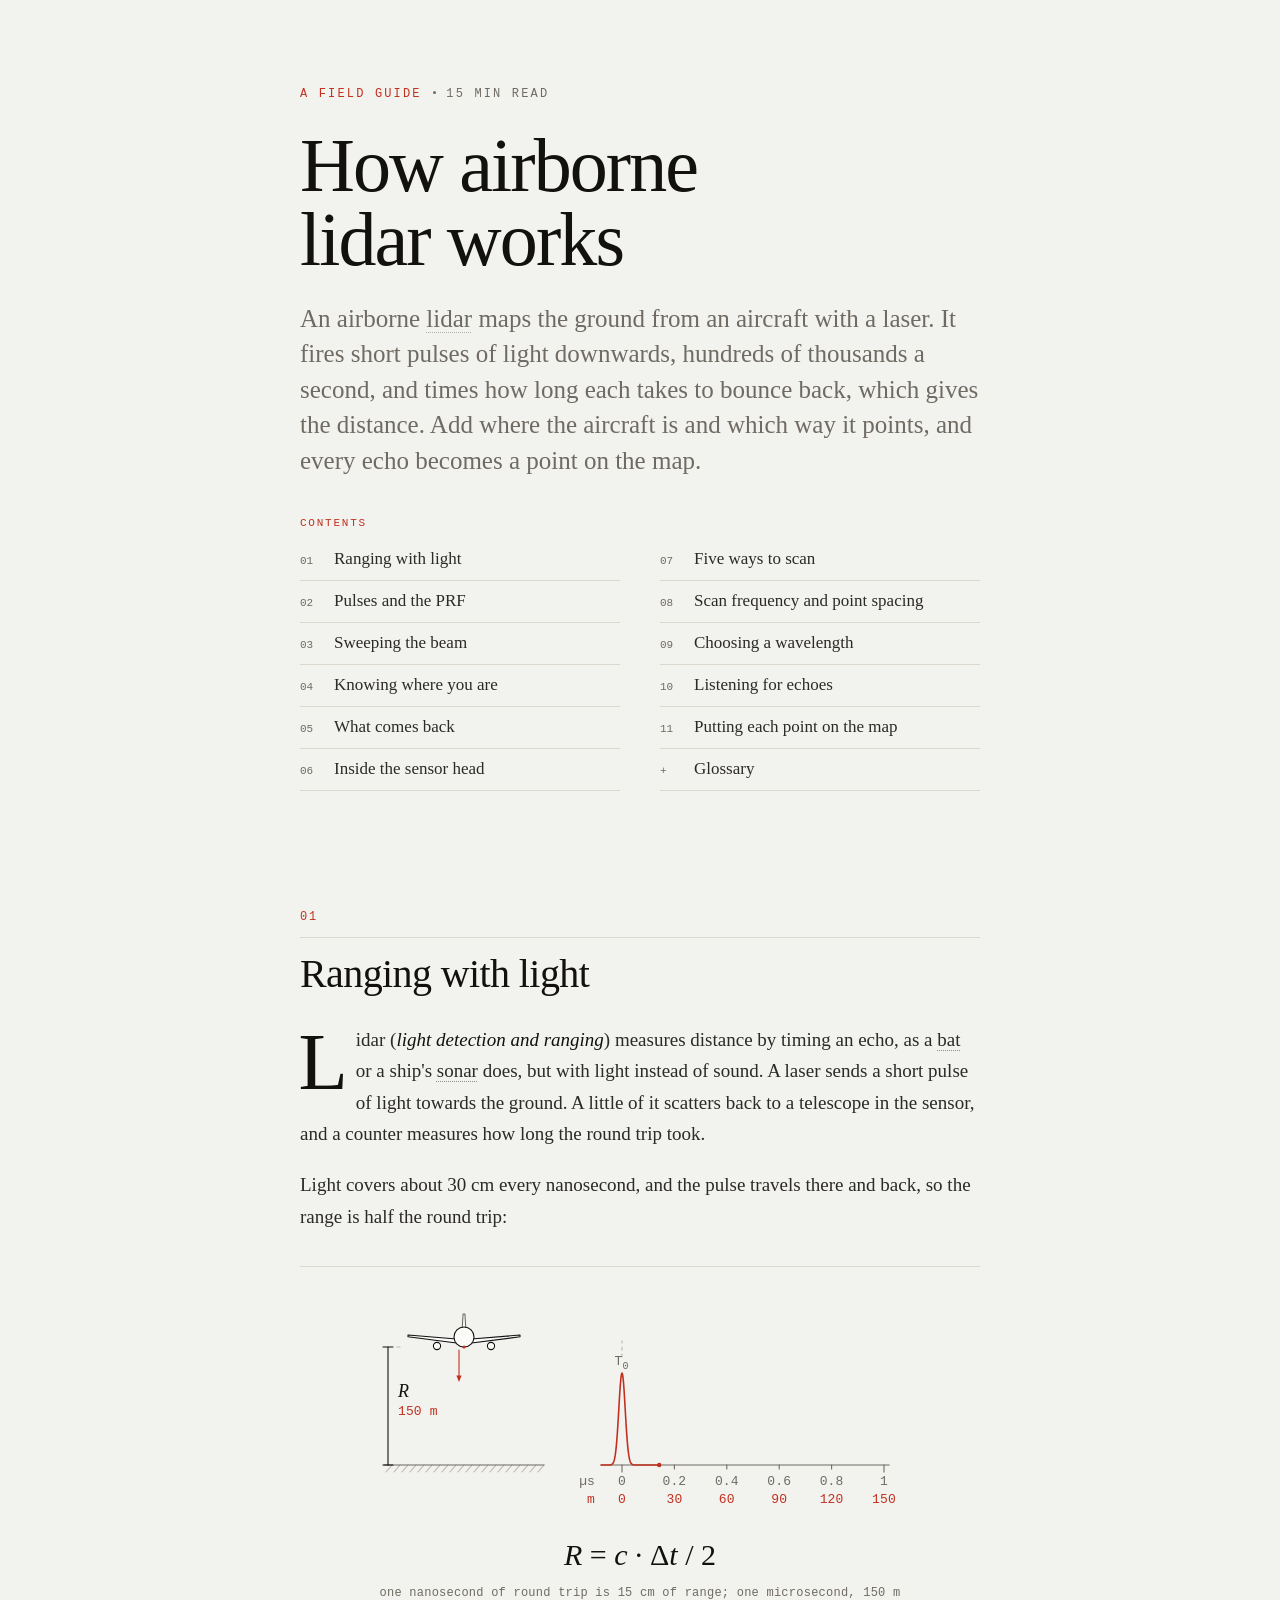
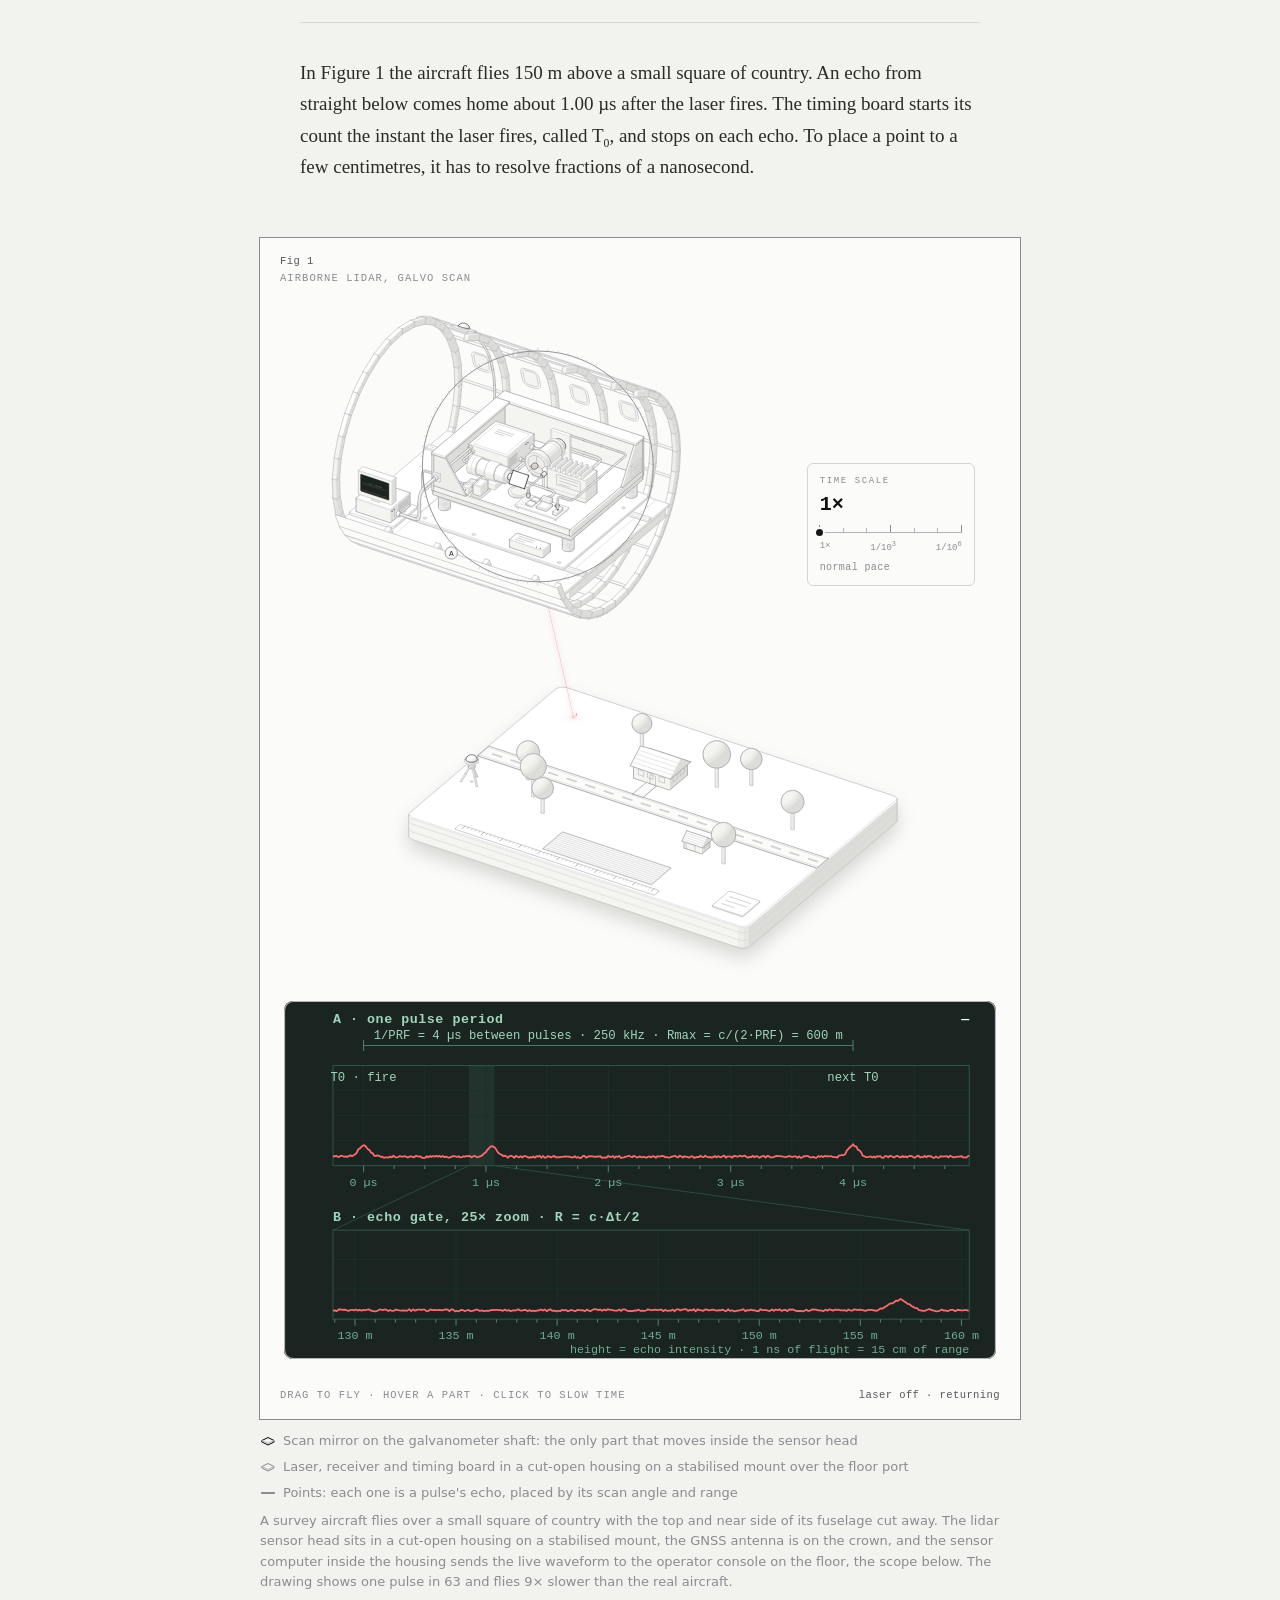
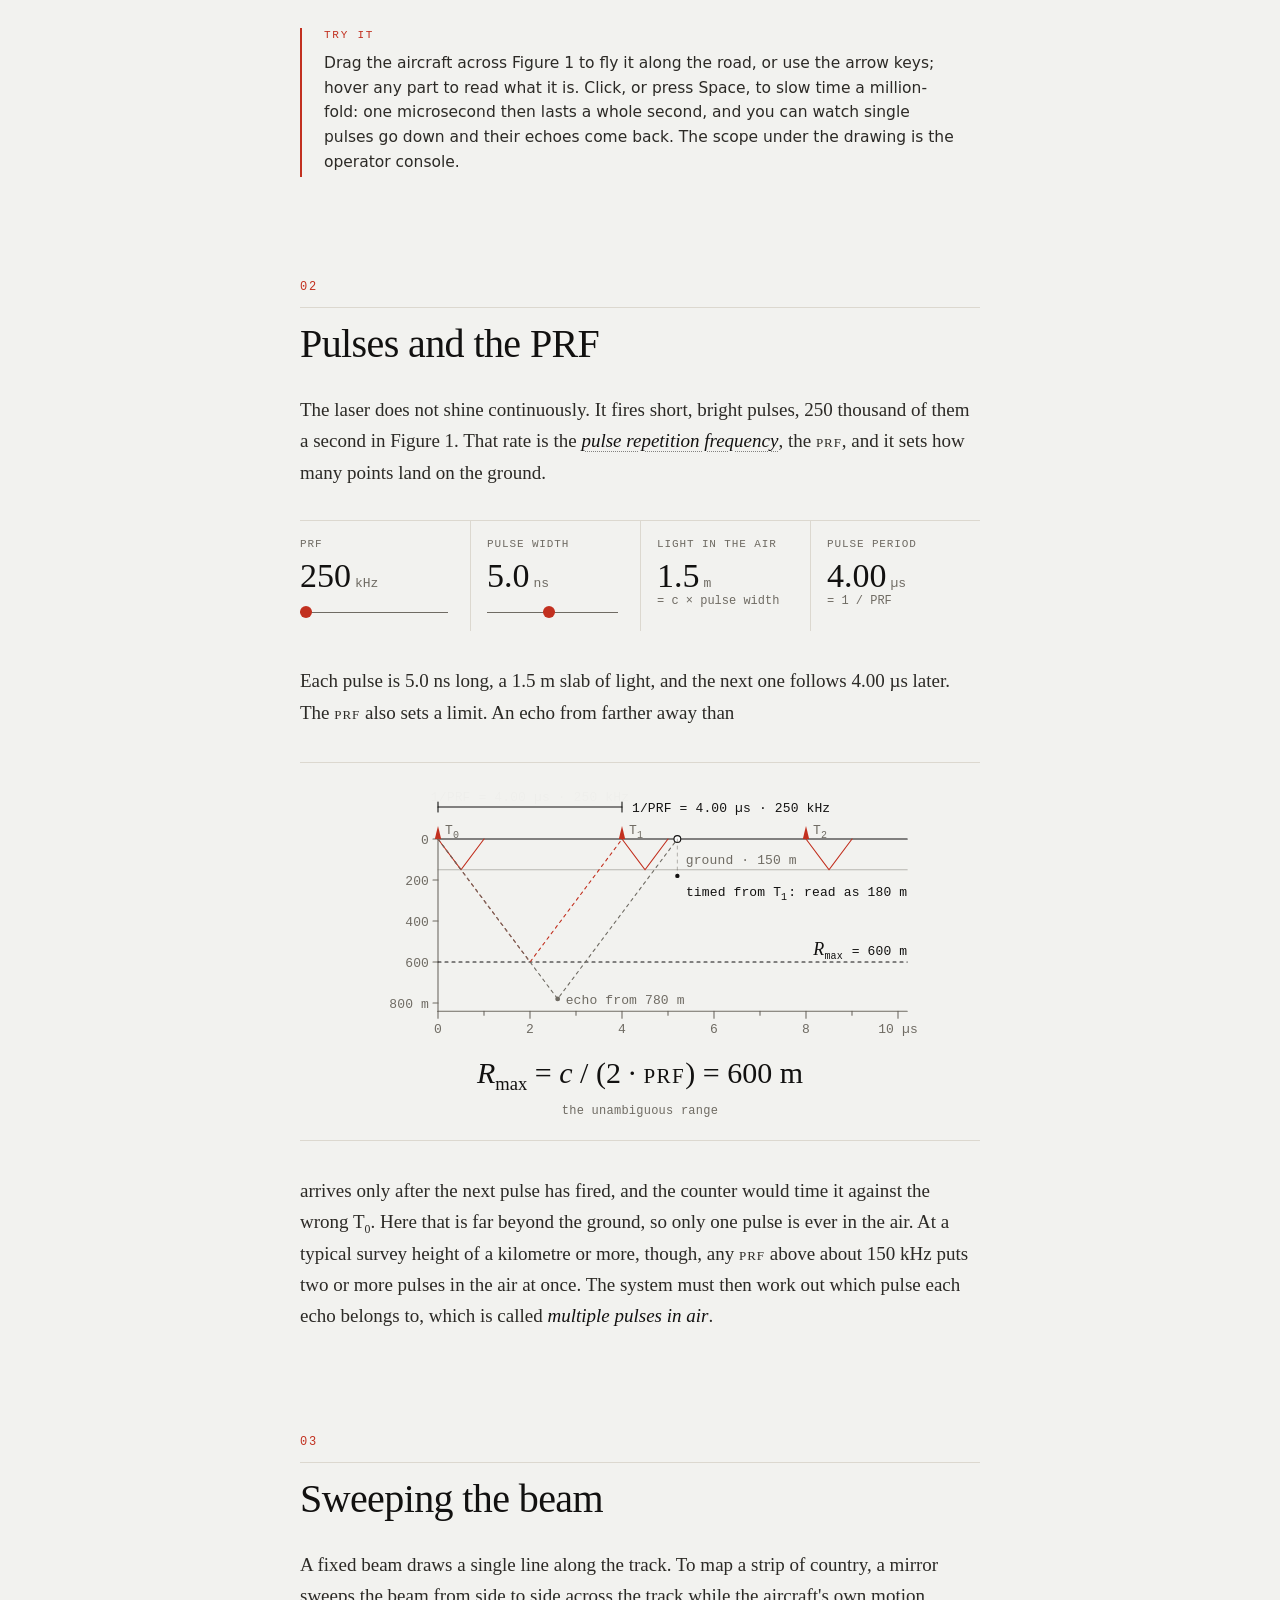
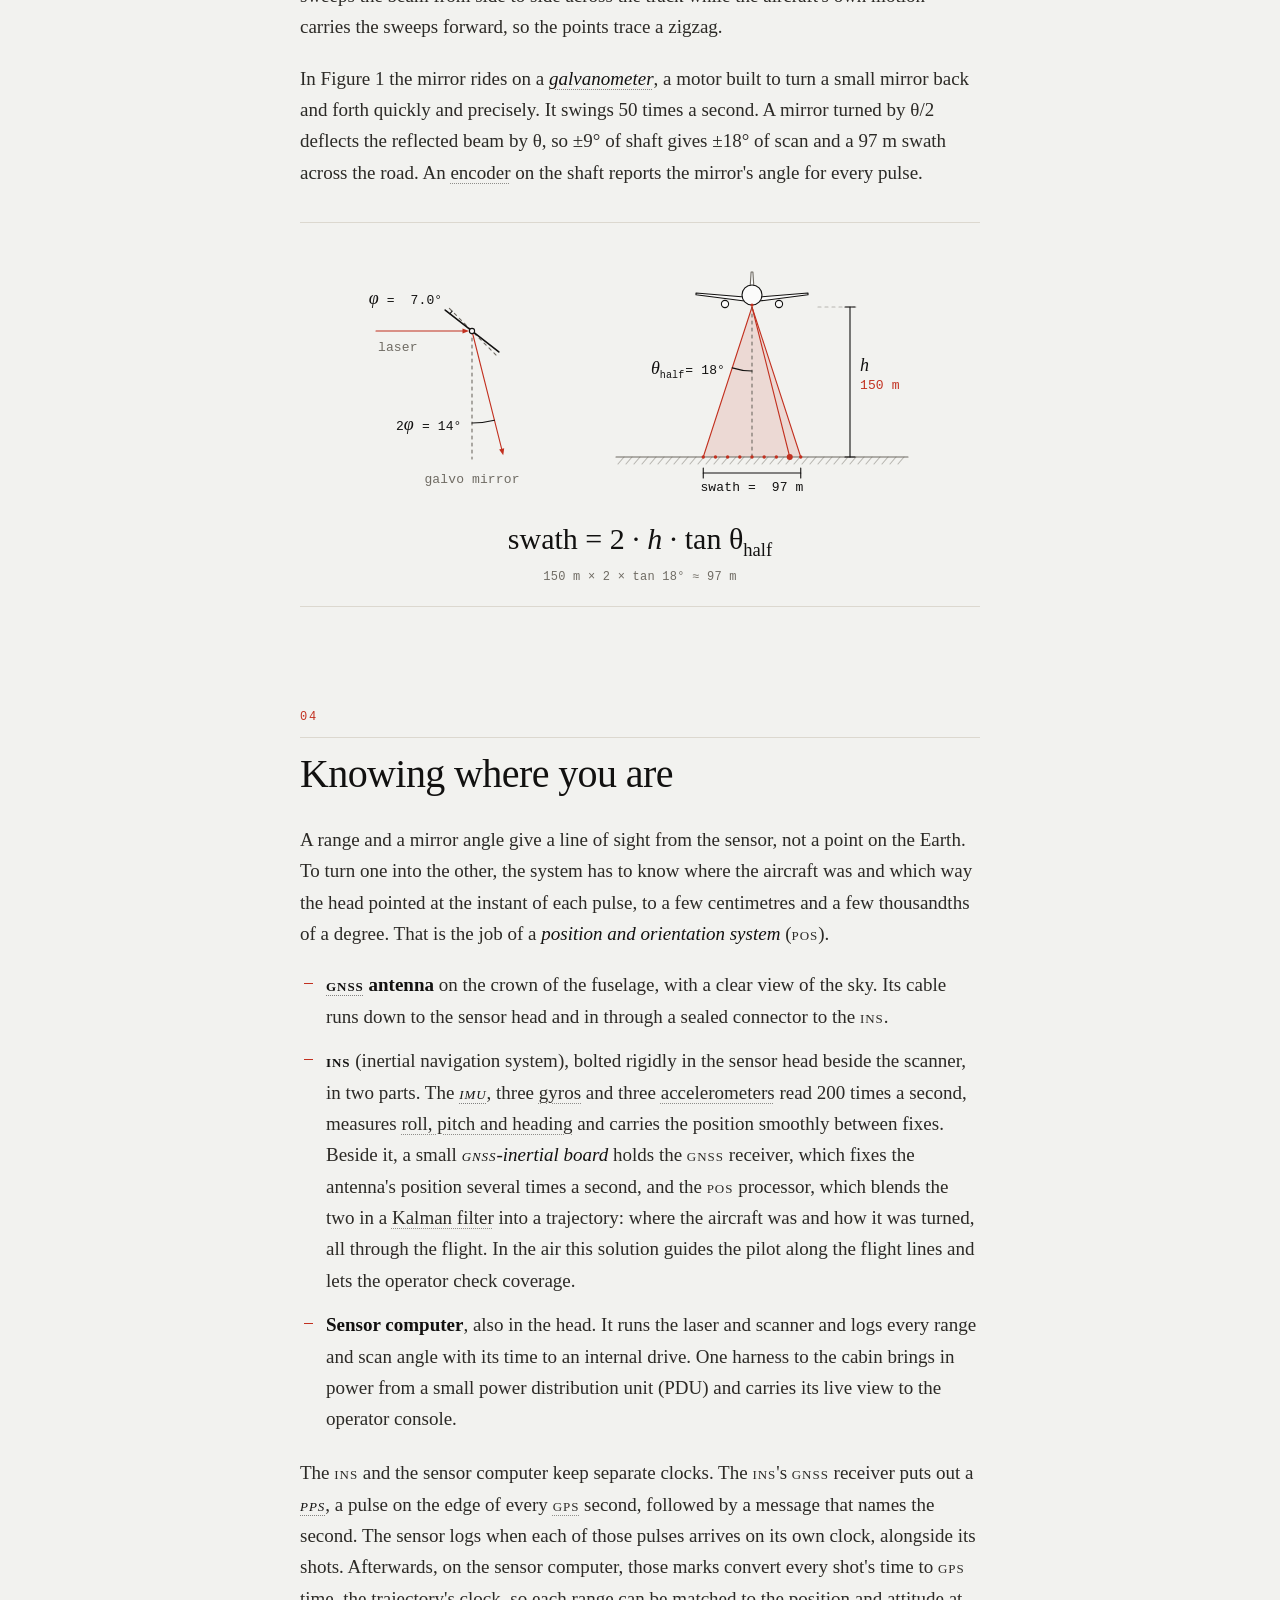
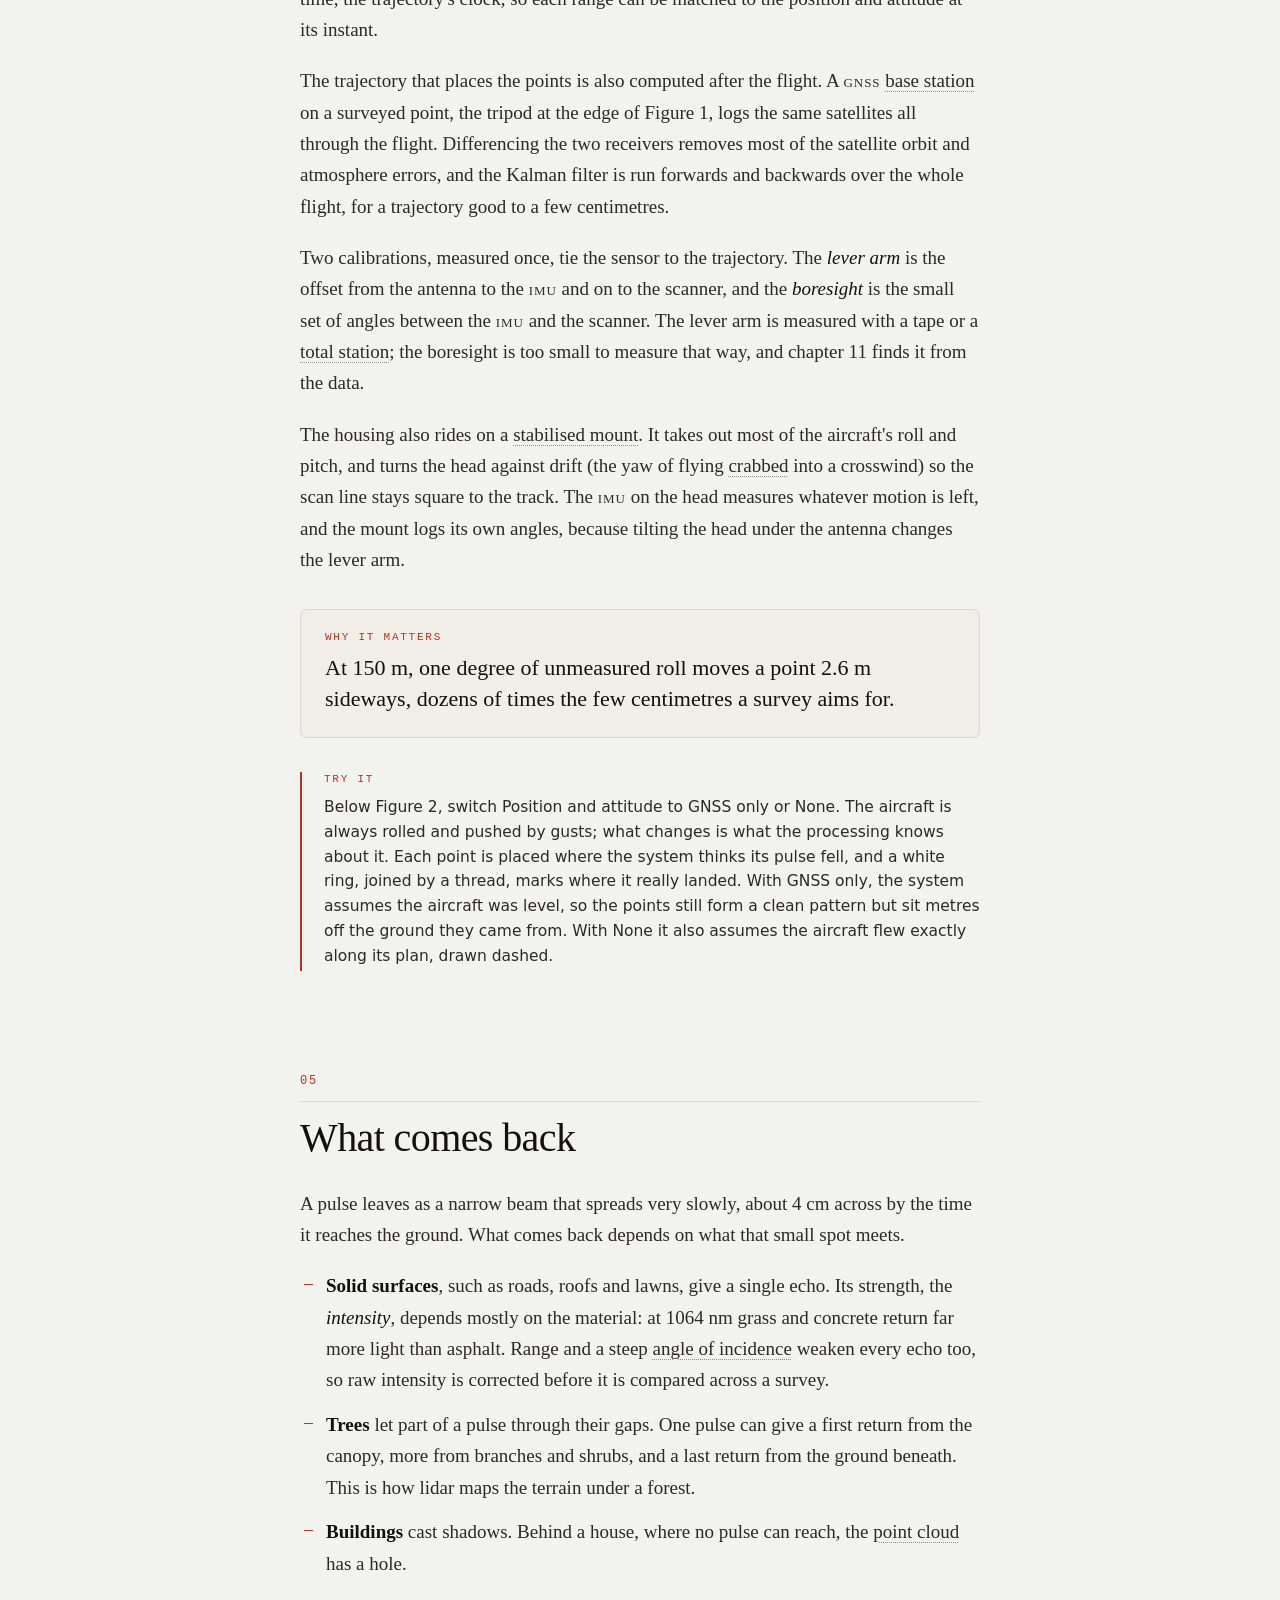
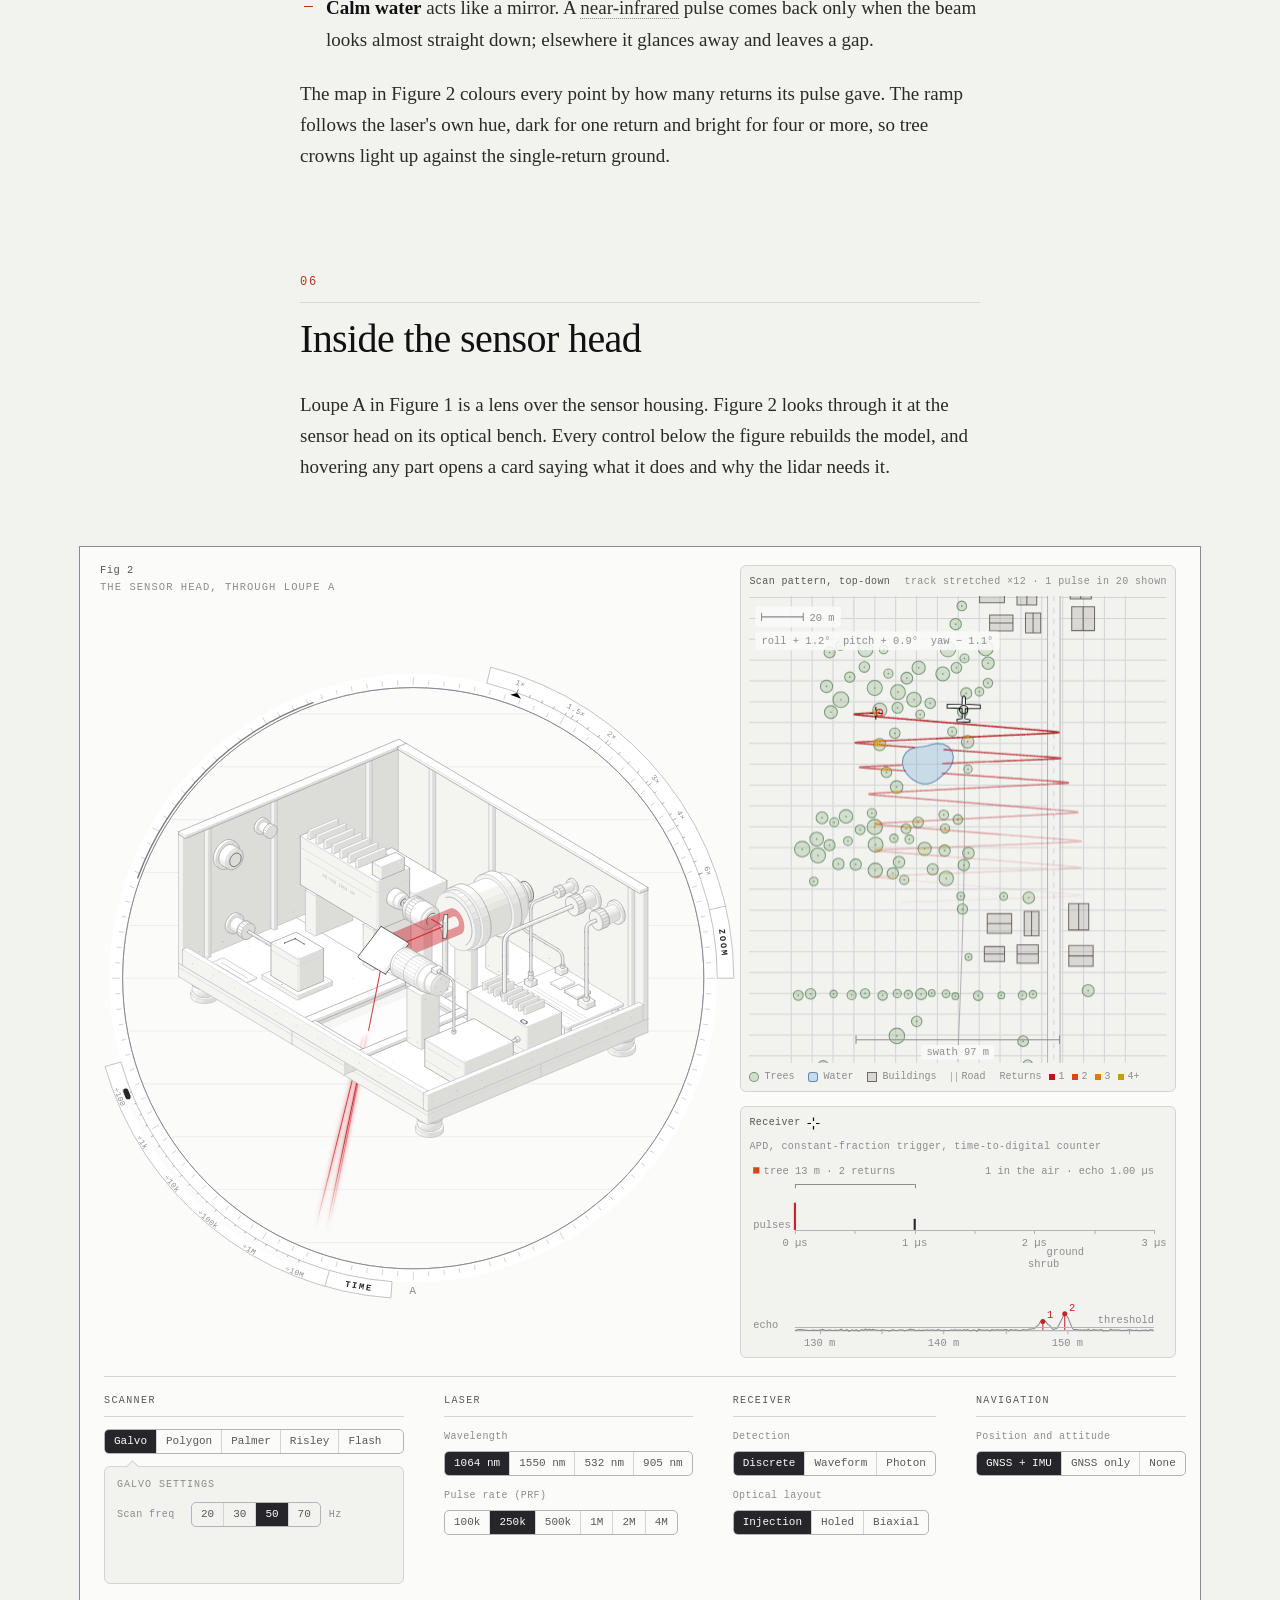
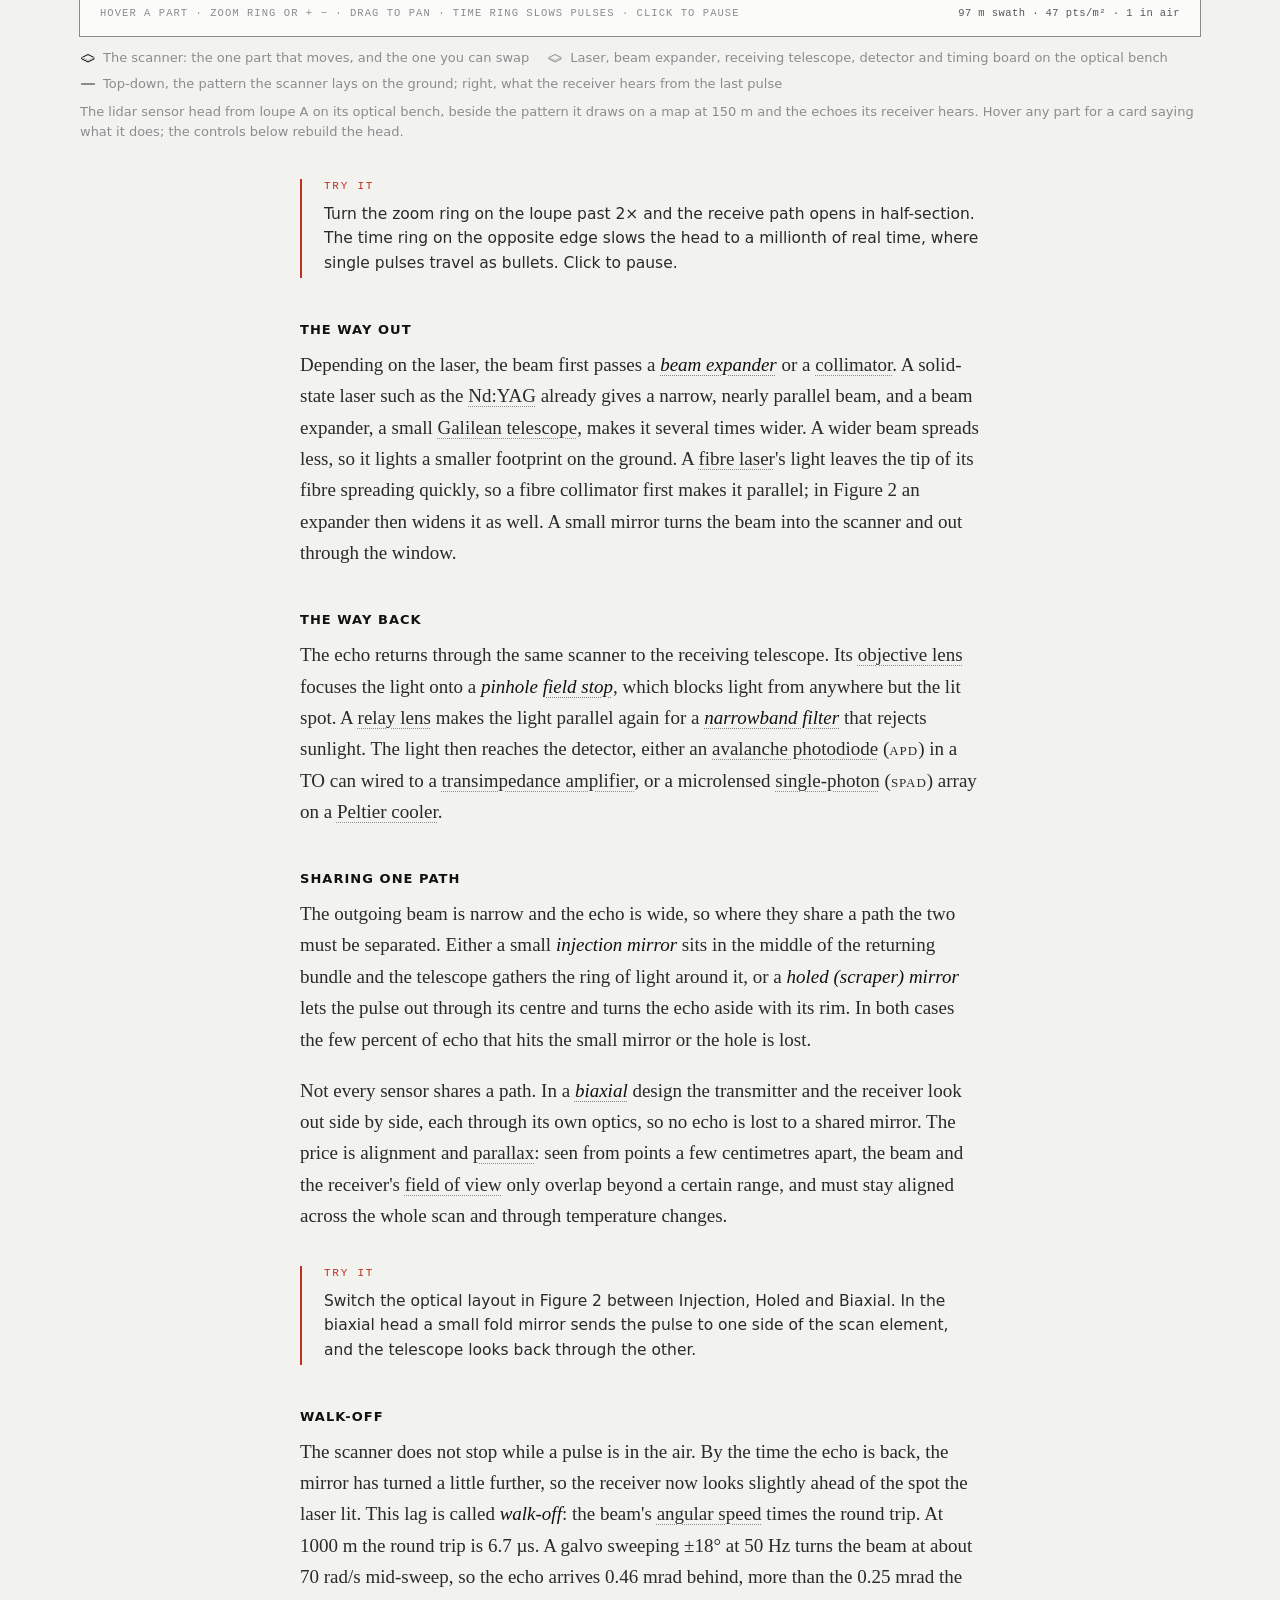
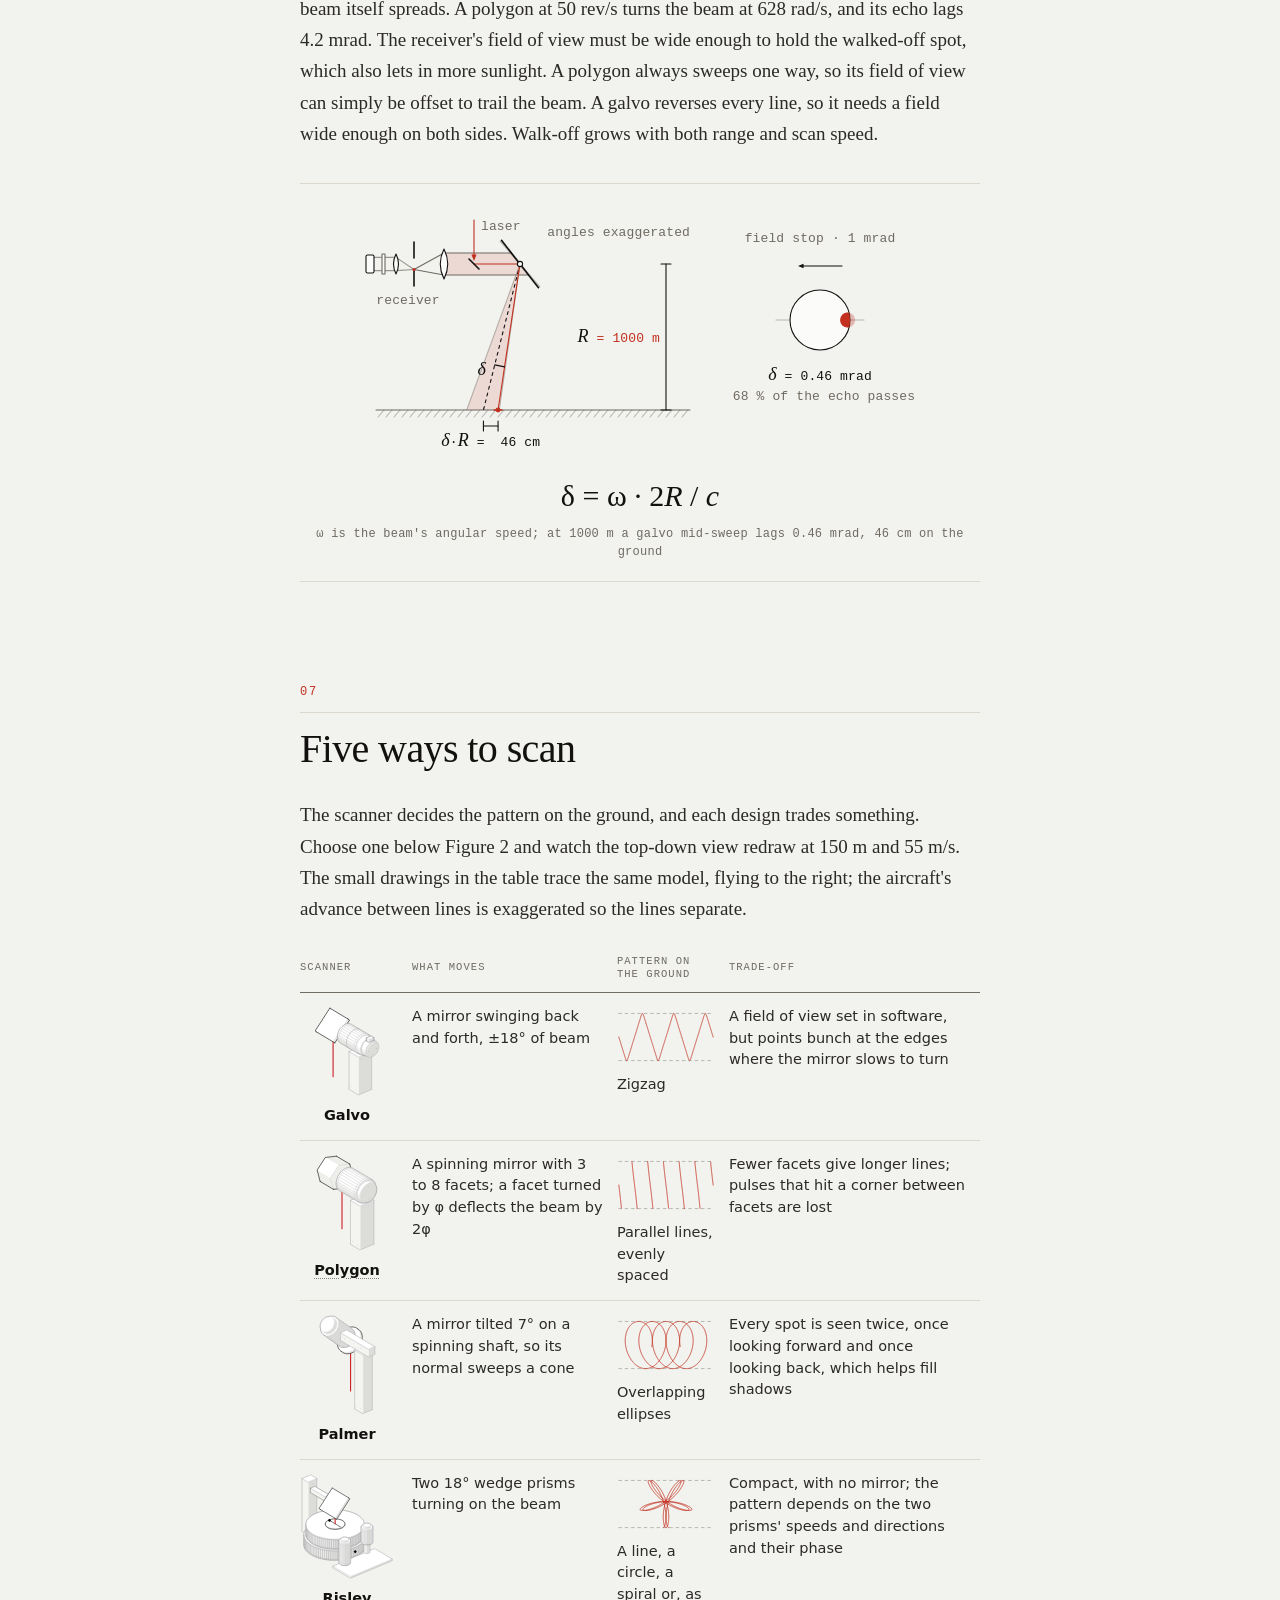
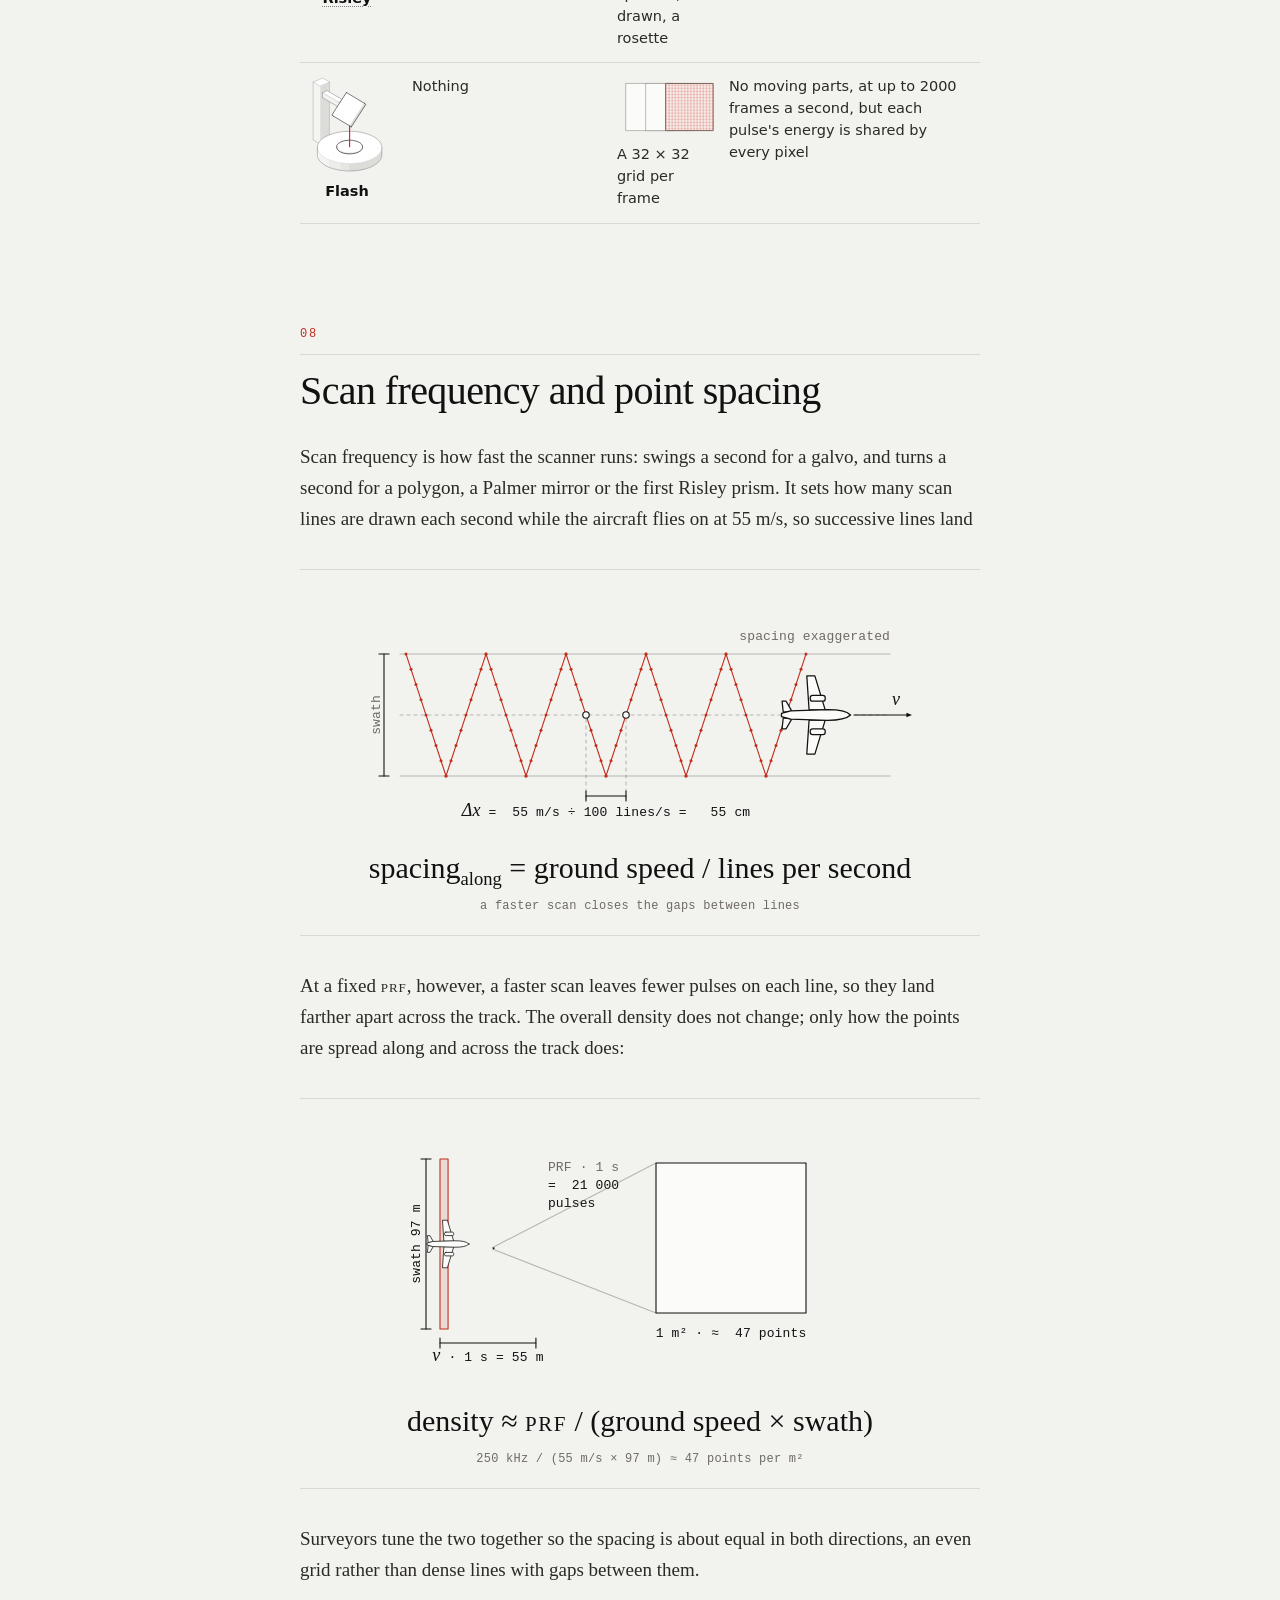
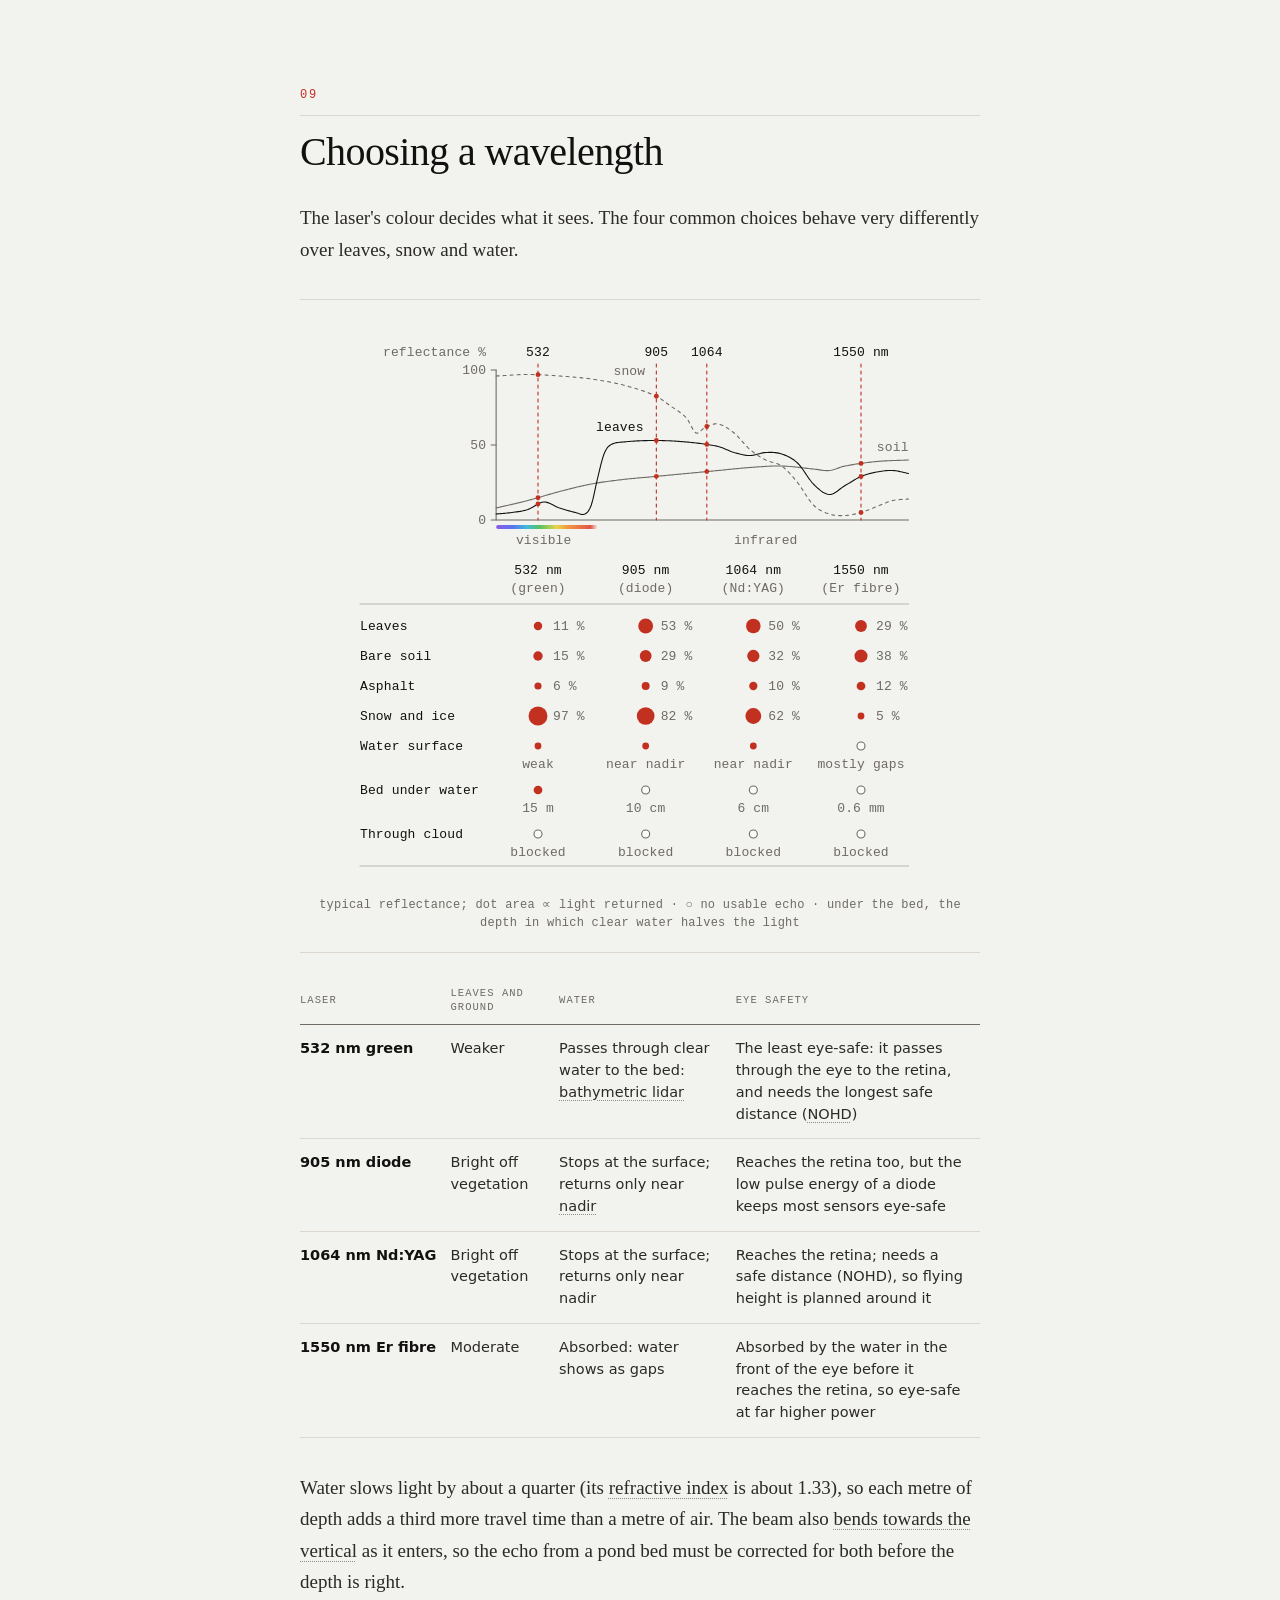
==== lidar-light.html @ 3643b639 "Align read time to the kicker baseline Co-authored-by: Copilot App <223556219+Copilot@users.noreply." ====
<!doctype html><html lang="en"><head><meta charset="utf-8"><meta name="viewport" content="width=device-width, initial-scale=1"><title>How airborne lidar works: a field guide</title><style>
.iso{
  --anatomy-page:#0b0b0b;--anatomy-card:#131313;--anatomy-text:#a3a3a3;--anatomy-strong:#e6e6e6;--anatomy-muted:#6e6e6e;
  --anatomy-paper:#131313;--anatomy-face:#1b1b1b;--anatomy-top:#1c1c1c;
  --anatomy-shade-0:#0f0f0f;--anatomy-shade-1:#121212;--anatomy-shade-2:#151515;--anatomy-shade-3:#181818;
  --anatomy-lit-top:#262626;--anatomy-lit-shade:#1d1d1d;
  --anatomy-hi:#d4d4d4;--anatomy-mid:#6a6a6a;--anatomy-lo:#3e3e3e;--anatomy-faint:#2a2a2a;--anatomy-lit:#ffffff;
  --anatomy-halo:#050505;--anatomy-halo-opacity:.9;--anatomy-dot:#e6e6e6;
  --anatomy-red:#ff6b6b;--anatomy-green:#6be0a0;--anatomy-blue:#6b9bff;
  --anatomy-weight:.6px;--anatomy-ease:cubic-bezier(.32,.72,0,1);
  --anatomy-mono:ui-monospace,"SF Mono",Menlo,Consolas,monospace;
  --anatomy-lift:inset 0 1px 0 0 #ffffff0a,inset 0 0 0 1px #ffffff06,0 0 0 1px #00000026,0 1px 1px -.5px #00000014,0 3px 3px -1.5px #00000014,0 6px 6px -3px #00000014,0 12px 12px -6px #00000014;
}
.iso[data-theme="light"]{
  --anatomy-page:#f2f2ef;--anatomy-card:#fbfbfa;--anatomy-text:#57575a;--anatomy-strong:#18181a;--anatomy-muted:#8c8c90;
  --anatomy-paper:#fbfbfa;--anatomy-face:#ffffff;--anatomy-top:#ffffff;
  --anatomy-shade-0:#dcdcd9;--anatomy-shade-1:#e5e5e2;--anatomy-shade-2:#ededea;--anatomy-shade-3:#f4f4f1;
  --anatomy-lit-top:#ffffff;--anatomy-lit-shade:#eeeeeb;
  --anatomy-hi:#26262a;--anatomy-mid:#8a8a8f;--anatomy-lo:#b4b4b8;--anatomy-faint:#d4d4d6;--anatomy-lit:#000000;
  --anatomy-halo:#8a8a80;--anatomy-halo-opacity:.32;--anatomy-dot:#3a3a3e;
  --anatomy-red:#e5484d;--anatomy-green:#30a46c;--anatomy-blue:#3e63dd;
  --anatomy-lift:inset 0 1px 0 0 #ffffff,0 0 0 1px #0000000f,0 1px 1px -.5px #0000000a,0 3px 3px -1.5px #0000000a,0 6px 6px -3px #0000000a,0 12px 12px -6px #0000000a;
}
.iso-svg{display:block;width:100%;height:auto;overflow:visible}
.iso-svg path,.iso-svg circle{vector-effect:non-scaling-stroke}
.iso-fill{fill:var(--anatomy-paper);stroke:none}
.iso-solid[data-lit]>.iso-fill{fill:var(--anatomy-face)}
.iso-shade,.iso-top{stroke:none}
.iso-shade[data-shade="0"]{fill:var(--anatomy-shade-0)}
.iso-shade[data-shade="1"]{fill:var(--anatomy-shade-1)}
.iso-shade[data-shade="2"]{fill:var(--anatomy-shade-2)}
.iso-shade[data-shade="3"]{fill:var(--anatomy-shade-3)}
.iso-top{fill:var(--anatomy-top)}
.iso-solid[data-lit]>.iso-top{fill:var(--anatomy-lit-top)}
.iso-solid[data-lit]>.iso-shade{fill:var(--anatomy-lit-shade)}
.iso-solid[data-seamless]>.iso-shade,.iso-solid[data-seamless]>.iso-top{stroke-width:.4;stroke-linejoin:round}
.iso-solid[data-seamless]>.iso-shade[data-shade="0"]{stroke:var(--anatomy-shade-0)}
.iso-solid[data-seamless]>.iso-shade[data-shade="1"]{stroke:var(--anatomy-shade-1)}
.iso-solid[data-seamless]>.iso-shade[data-shade="2"]{stroke:var(--anatomy-shade-2)}
.iso-solid[data-seamless]>.iso-shade[data-shade="3"]{stroke:var(--anatomy-shade-3)}
.iso-solid[data-seamless]>.iso-top{stroke:var(--anatomy-top)}
.iso-solid[data-seamless][data-lit]>.iso-top{stroke:var(--anatomy-lit-top)}
.iso-solid[data-seamless][data-lit]>.iso-shade{stroke:var(--anatomy-lit-shade)}
.iso-solid[data-lit]>.iso-edge{stroke:var(--anatomy-lit)}
.iso-halo{fill:var(--anatomy-halo);stroke:none;filter:blur(9px);opacity:var(--anatomy-halo-opacity);transform:translateY(3px)}
.iso-line{fill:none;stroke:var(--anatomy-lo);stroke-width:var(--anatomy-weight);stroke-linecap:round;stroke-linejoin:round}
.iso-line[data-tone="hi"]{stroke:var(--anatomy-hi)}
.iso-line[data-tone="mid"]{stroke:var(--anatomy-mid)}
.iso-line[data-tone="lo"]{stroke:var(--anatomy-lo)}
.iso-line[data-tone="faint"]{stroke:var(--anatomy-faint)}
.iso-line[data-tone="lit"]{stroke:var(--anatomy-lit)}
.iso-line[data-tone="red"]{stroke:var(--anatomy-red)}
.iso-line[data-tone="green"]{stroke:var(--anatomy-green)}
.iso-line[data-tone="blue"]{stroke:var(--anatomy-blue)}
.iso-line[data-dotted]{stroke-dasharray:.01 3.5;stroke-width:1}
.iso-line[data-dashed]{stroke-dasharray:3 3}
.iso-line[data-flow]{stroke-dasharray:2 6}
.iso-wire-end{fill:var(--anatomy-paper);stroke:var(--anatomy-lo);stroke-width:var(--anatomy-weight)}
.iso-wire[data-tone="hi"] .iso-wire-end{stroke:var(--anatomy-hi)}
.iso-wire[data-tone="mid"] .iso-wire-end{stroke:var(--anatomy-mid)}
.iso-wire[data-tone="faint"] .iso-wire-end{stroke:var(--anatomy-faint)}
.iso-wire[data-tone="lit"] .iso-wire-end{stroke:var(--anatomy-lit)}
.iso-dots circle{fill:var(--anatomy-dot);stroke:none;opacity:.32}
.iso-dots[data-tone="hi"] circle{opacity:.85}
.iso-dots[data-tone="mid"] circle{opacity:.45}
.iso-dots[data-tone="lo"] circle{opacity:.22}
.iso-dots[data-tone="faint"] circle{opacity:.12}
.iso-face-text{fill:var(--anatomy-mid);font-family:var(--anatomy-mono);letter-spacing:.04em}
.iso-face-text[data-tone="hi"]{fill:var(--anatomy-hi)}
.iso-face-text[data-tone="lo"]{fill:var(--anatomy-lo)}
.iso-face-text[data-tone="faint"]{fill:var(--anatomy-faint)}
.tb-body{fill:var(--anatomy-shade-2);stroke:none}
.tb-shine{fill:var(--anatomy-top);stroke:none}
.tb-shade{fill:var(--anatomy-shade-0);stroke:none}
.tb-ring{fill:none;stroke:var(--anatomy-lo);stroke-width:.45;stroke-linecap:butt;stroke-linejoin:round}
.tb-ring[data-tone="mid"]{stroke:var(--anatomy-mid)}
.tb-ring[data-tone="faint"]{stroke:var(--anatomy-faint)}
.tb-ring[data-tone="hi"]{stroke:var(--anatomy-hi)}
@keyframes iso-flow{to{stroke-dashoffset:-32}}
@keyframes iso-pulse{0%,100%{opacity:.18}12%{opacity:1}40%{opacity:.18}}
.iso-line[data-flow]{animation:iso-flow 1600ms linear infinite}
.iso-dots circle[data-pulse]{animation:iso-pulse 1600ms steps(1,end) infinite;animation-delay:var(--pulse-at,0ms)}
.iso-figure{margin:32px 0 36px}
.iso-plate{position:relative;padding:52px 24px;border-radius:0;background:var(--anatomy-card);box-shadow:0 0 0 1px var(--anatomy-mid);--anatomy-paper:var(--anatomy-card)}
.iso-plate-corners{position:absolute;inset:18px 20px;pointer-events:none}
.iso-plate-corner{position:absolute;color:var(--anatomy-muted);font-family:var(--anatomy-mono);font-size:10.5px;line-height:1;letter-spacing:.04em;white-space:nowrap}
.iso-plate-corner[data-corner="fig"]{top:0;left:0;color:var(--anatomy-text)}
.iso-plate-corner[data-corner="title"]{top:0;right:0;text-transform:uppercase;letter-spacing:.1em}
.iso-plate-corner[data-corner="hint"]{bottom:0;left:0;text-transform:uppercase;letter-spacing:.1em}
.iso-plate-corner[data-corner="readout"]{right:0;bottom:0;color:var(--anatomy-text);font-variant-numeric:tabular-nums}
.iso-plate .iso-svg{margin:0 auto}
.iso-legend{display:grid;gap:8px;margin-top:12px;color:var(--anatomy-muted);font-size:13px;line-height:1.55}
.iso-keys{display:flex;flex-wrap:wrap;gap:6px 18px}
.iso-key{display:inline-flex;align-items:center;gap:7px}
.iso-swatch{width:16px;height:10px;flex:none;overflow:visible}
.iso-swatch path{fill:none;stroke:var(--anatomy-hi);stroke-width:1;vector-effect:non-scaling-stroke;stroke-linejoin:round;stroke-linecap:round}
.iso-swatch[data-mark="raised"] path,.iso-swatch[data-mark="flat"] path{stroke:var(--anatomy-mid)}
.iso-swatch[data-mark="lit"] path{stroke:var(--anatomy-lit)}
.iso-swatch[data-mark="dim"] path{stroke:var(--anatomy-lo)}
.iso-swatch[data-mark="dotted"] path{stroke-dasharray:.01 3;stroke-width:1.4}
.iso-swatch[data-mark="dashed"] path{stroke-dasharray:3 2.5}
.iso-swatch[data-mark="red"] path{stroke:var(--anatomy-red)}
.iso-swatch[data-mark="green"] path{stroke:var(--anatomy-green)}
.iso-swatch[data-mark="blue"] path{stroke:var(--anatomy-blue)}
.iso-swatch-crease{stroke:var(--anatomy-lo)!important}
@media (max-width:560px){.iso-plate{padding:48px 12px 70px}.iso-plate-corner[data-corner="hint"]{bottom:18px}}
@media (prefers-reduced-motion:reduce){.iso-line[data-flow],.iso-dots circle[data-pulse]{animation:none}}

*{box-sizing:border-box}
html{color-scheme:dark}
body[data-theme="light"]{color-scheme:light}
body{margin:0;background:var(--anatomy-page);color:var(--anatomy-text);font:14px/1.6 ui-sans-serif,system-ui,-apple-system,"Segoe UI",sans-serif;-webkit-font-smoothing:antialiased}
.iso-page{width:min(1120px,100% - 32px);margin:64px auto 96px}
</style></head><body class="iso" data-theme="light"><main class="iso-page"><style>.ln .iso-plate {
  overflow: hidden;
}

/* the title reads under the figure number, not across the card from it */
.iso .iso-plate-corner[data-corner="title"] {
  top: 17px;
  right: auto;
  left: 0;
}

.ln-stage {
  position: relative;
  touch-action: pan-y;
  -webkit-tap-highlight-color: transparent;
  user-select: none;
  -webkit-user-select: none;
  cursor: grab;
}

.ln-stage.ln-held {
  cursor: grabbing;
}

.ln-stage:focus-visible {
  outline: 1px solid var(--anatomy-muted);
  outline-offset: 6px;
}

.ln-stage > svg,
.ln-stage > canvas {
  display: block;
  width: 100%;
  height: auto;
}

.ln-stage > .ln-layer {
  position: absolute;
  inset: 0;
  height: 100% !important;
  pointer-events: none;
}

.iso:not([data-theme="light"]) .ln-gl {
  mix-blend-mode: screen;
}

.ln-stage[data-gl] .ln-fallback {
  display: none;
}

.ln-fallback circle {
  fill: var(--anatomy-red);
}

.ln-said {
  position: absolute;
  width: 1px;
  height: 1px;
  overflow: hidden;
  clip-path: inset(50%);
  white-space: nowrap;
}

.ln-beam {
  stroke: var(--anatomy-red);
  stroke-width: 1.1;
}

.ln-glass {
  fill: var(--anatomy-shade-3);
}

.ln-screen {
  fill: #0d1512;
}

.ln-screen-rim {
  fill: none;
  stroke: var(--anatomy-line-lo, currentColor);
  stroke-width: 0.25;
}

.ln-grid {
  fill: none;
  stroke: #1f3a30;
  stroke-width: 0.12;
}

.ln-gate {
  fill: none;
  stroke: #4a7d68;
  stroke-width: 0.14;
}

.ln-trace {
  fill: none;
  stroke: #ff6b6b;
  stroke-width: 0.22;
  stroke-linejoin: round;
}

.ln-text {
  fill: #9fd6bd;
  font: 600 1.5px ui-monospace, "SF Mono", Menlo, Consolas, monospace;
}

.iso[data-theme="light"] .ln-screen {
  fill: #1a2420;
}

@media (max-width: 560px) {
  .ln .iso-plate {
    padding: 48px 6px 70px;
  }

  .ln-stage {
    width: 112%;
    margin: -6% -6% -2%;
  }
}

.ln-spot circle {
  fill: var(--anatomy-red);
}


.ln-text-sm {
  font-size: 1.2px;
  fill: #6fae93;
}

.ln-cursor {
  fill: #ffd2c8;
}

.ln-big {
  margin: 18px 0 8px;
}

.ln-big-svg {
  display: block;
  width: 100%;
  height: auto;
}

.ln-big-rim {
  fill: none;
  stroke: var(--anatomy-lo);
  stroke-width: 1;
}

.ln-big-grid {
  fill: none;
  stroke: #1c3329;
  stroke-width: 0.8;
}

.ln-big-frame {
  fill: none;
  stroke: #2c5243;
  stroke-width: 1;
}

.ln-big-gate {
  fill: #4a7d68;
  opacity: 0.16;
}

.ln-big-zoom {
  fill: none;
  stroke: #2c5243;
  stroke-width: 0.8;
}

.ln-big-tick {
  fill: none;
  stroke: #4a7d68;
  stroke-width: 1;
}

.ln-big-mark {
  fill: none;
  stroke: #9fd6bd;
  stroke-width: 0.8;
  opacity: 0.6;
}

.ln-big-dot {
  fill: #9fd6bd;
}

.ln-big-trace {
  fill: none;
  stroke: #ff6b6b;
  stroke-width: 1.6;
  stroke-linejoin: round;
}

.ln-big-svg text {
  font-family: ui-monospace, "SF Mono", Menlo, Consolas, monospace;
}

.ln-big-title {
  fill: #9fd6bd;
  font-size: 12px;
  font-weight: 600;
  letter-spacing: 0.04em;
}

.ln-big-live {
  fill: #e6fff3;
  font-size: 12px;
  font-weight: 600;
}

.ln-big-note {
  fill: #9fd6bd;
  font-size: 11px;
}

.ln-big-axis {
  fill: #6fae93;
  font-size: 10.5px;
}

@media (max-width: 560px) {
  .ln-big {
    margin: 10px -2px 4px;
  }
}

/* ---------------------------------------------------------------- Fig 2: the head through the loupe */
.ln > .iso-figure:first-of-type {
  max-width: 760px;
  margin-inline: auto;
}

.hd {
  --hd-ir: #ff4d3d;
  --hd-green: #4dff73;
  --hd-r1: #e2342c;
  --hd-r2: #f46c2a;
  --hd-r3: #faa430;
  --hd-r4: #ffe254;
}

.iso[data-theme="light"] .hd {
  --hd-ir: #cc1f26;
  --hd-green: #0d8038;
  --hd-r1: #b2181c;
  --hd-r2: #d44812;
  --hd-r3: #de7c00;
  --hd-r4: #c49e00;
}

.hd-layout {
  display: grid;
  grid-template-columns: minmax(0, 1.42fr) minmax(0, 1fr);
  gap: 18px;
  align-items: start;
}

.hd-stage {
  position: relative;
  user-select: none;
  -webkit-user-select: none;
  -webkit-tap-highlight-color: transparent;
  cursor: pointer;
  border-radius: 50%;
}

.hd-stage:focus-visible {
  outline: 1px solid var(--anatomy-muted);
  outline-offset: 4px;
}

.hd-stage > svg,
.hd-stage > canvas {
  display: block;
  width: 100%;
  height: auto;
}

.hd-stage > .hd-layer {
  position: absolute;
  inset: 0;
  height: 100% !important;
  pointer-events: none;
}

.hd-stage > .hd-back {
  position: relative;
}

.iso:not([data-theme="light"]) .hd-gl {
  mix-blend-mode: screen;
}

.hd-said {
  position: absolute;
  width: 1px;
  height: 1px;
  overflow: hidden;
  clip-path: inset(50%);
  white-space: nowrap;
}

.hd-lens {
  fill: var(--anatomy-paper);
  stroke: var(--anatomy-mid);
  stroke-width: 0.9;
}

.hd-grid {
  opacity: 0.55;
}

.hd-rim {
  fill: none;
  stroke: var(--anatomy-face);
  stroke-width: 13;
}

.hd-knurl {
  fill: none;
  stroke: var(--anatomy-lo);
  stroke-width: 0.6;
  stroke-linecap: round;
}

.hd-rim-in {
  fill: none;
  stroke: var(--anatomy-mid);
  stroke-width: 0.9;
}

.hd-glint {
  fill: none;
  stroke: var(--anatomy-hi);
  stroke-width: 1.4;
  stroke-linecap: round;
  opacity: 0.6;
}

.hd-mag {
  fill: var(--anatomy-mid);
  font-family: var(--anatomy-mono);
  font-size: 11px;
  letter-spacing: 0.12em;
}

.hd-glass {
  fill: var(--anatomy-shade-3);
  fill-opacity: 0.55;
}

.hd-frost {
  fill: var(--anatomy-shade-2);
}

.hd-mark {
  fill: var(--anatomy-lit);
  stroke: var(--anatomy-lit);
}

.hd-wedge {
  fill: none;
  stroke: var(--anatomy-hi);
}

.hd-beam {
  stroke: var(--hd-ir);
  stroke-width: 1.1;
  opacity: calc(0.35 + 0.65 * var(--hd-pulse, 0));
}

.hd-stage[data-ink="green"] .hd-beam {
  stroke: var(--hd-green);
}

.hd-side {
  display: grid;
  gap: 14px;
}

.hd-panel {
  border: 1px solid var(--anatomy-faint);
  border-radius: 6px;
  padding: 8px 8px 6px;
  background: var(--anatomy-page);
}

.hd-panel-head {
  display: flex;
  justify-content: space-between;
  gap: 8px;
  flex-wrap: wrap;
  font-family: var(--anatomy-mono);
  font-size: 10px;
  letter-spacing: 0.04em;
  color: var(--anatomy-muted);
  margin-bottom: 6px;
}

.hd-panel-head > span:first-child {
  color: var(--anatomy-text);
}

.hd-rx-title {
  display: inline-flex;
  align-items: center;
  gap: 6px;
}

.hd-xhair {
  flex: none;
  fill: none;
  stroke: var(--anatomy-lit);
  stroke-width: 1.2;
}

.hd-map,
.hd-scope {
  display: block;
  width: 100%;
  height: auto;
}

.hd-controls {
  display: grid;
  grid-template-columns: 300px repeat(3, max-content);
  justify-content: space-between;
  align-items: start;
  gap: 22px 40px;
  margin-top: 18px;
  padding-top: 16px;
  border-top: 1px solid var(--anatomy-faint);
}

/* mid widths: three columns, receiver over navigation in the third */
@media (max-width: 1129px) {
  .hd-controls {
    grid-template-columns: 300px repeat(2, max-content);
  }
  .hd-controls:not(.cb-controls) {
    justify-content: start;
    column-gap: 56px;
  }
  .hd-controls:not(.cb-controls) > .hd-group:nth-child(-n + 2) {
    grid-row: span 2;
  }
  .hd-controls:not(.cb-controls) > .hd-group:nth-child(n + 3) {
    grid-column: 3;
  }
}

@media (max-width: 899px) {
  .hd-controls {
    grid-template-columns: 300px max-content;
    justify-content: start;
    column-gap: 56px;
  }
  .hd-controls:not(.cb-controls) > .hd-group:nth-child(n) {
    grid-row: auto;
    grid-column: auto;
  }
}

.hd-group {
  display: grid;
  gap: 12px;
  align-content: start;
  min-width: 0;
}

.hd-group-title {
  padding-bottom: 7px;
  border-bottom: 1px solid var(--anatomy-faint);
  font-family: var(--anatomy-mono);
  font-size: 10px;
  letter-spacing: 0.14em;
  text-transform: uppercase;
  color: var(--anatomy-text);
}

.hd-field {
  display: grid;
  gap: 6px;
  justify-items: start;
}

.hd-field-label,
.hd-sub-title,
.hd-unit {
  font-family: var(--anatomy-mono);
  font-size: 10px;
  letter-spacing: 0.04em;
  color: var(--anatomy-muted);
  white-space: nowrap;
}
.hd-phase ~ .hd-unit {
  flex: 0 0 5.5ch;
}
.hd-sub {
  position: relative;
  display: grid;
  gap: 9px;
  align-content: start;
  min-height: 118px;
  padding: 10px 12px 12px;
  border: 1px solid var(--anatomy-faint);
  border-radius: 6px;
  background: var(--anatomy-page);
}

.hd-sub::before {
  content: "";
  position: absolute;
  top: -5px;
  left: var(--notch, 28px);
  width: 8px;
  height: 8px;
  margin-left: -4px;
  transform: rotate(45deg);
  border-left: 1px solid var(--anatomy-faint);
  border-top: 1px solid var(--anatomy-faint);
  background: var(--anatomy-page);
  transition: left 0.25s ease;
}

.hd-sub-title {
  text-transform: uppercase;
  letter-spacing: 0.1em;
}

.hd-sub-note {
  max-width: 260px;
  font-size: 12px;
  line-height: 1.45;
  color: var(--anatomy-muted);
}

.hd-row {
  display: flex;
  align-items: center;
  gap: 8px;
  min-width: 0;
}

.hd-row[hidden] {
  display: none;
}

.hd-row-label {
  flex: 0 0 66px;
  font-family: var(--anatomy-mono);
  font-size: 10px;
  letter-spacing: 0.04em;
  color: var(--anatomy-muted);
}

/* paused: a clear badge at the top of the loupe */
.hd-paused {
  position: absolute;
  left: 50%;
  top: 2.5%;
  z-index: 4;
  display: none;
  flex-direction: column;
  align-items: center;
  gap: 4px;
  padding: 8px 16px 7px;
  transform: translateX(-50%);
  border: 1px solid var(--anatomy-hi);
  border-radius: 6px;
  background: var(--anatomy-card);
  box-shadow: 0 0 0 4px var(--anatomy-card);
  color: var(--anatomy-strong);
  font-family: var(--anatomy-mono);
  white-space: nowrap;
  pointer-events: none;
}

.hd-paused b {
  display: flex;
  align-items: center;
  gap: 9px;
  font-size: 12px;
  font-weight: 600;
  letter-spacing: 0.22em;
  text-transform: uppercase;
}

.hd-paused b::before {
  content: "";
  width: 9px;
  height: 11px;
  box-sizing: border-box;
  border-left: 3px solid currentColor;
  border-right: 3px solid currentColor;
}

.hd-paused span {
  font-size: 10px;
  letter-spacing: 0.04em;
  color: var(--anatomy-muted);
}

.hd-stage.is-paused .hd-paused {
  display: flex;
}

@media (min-width: 761px) {
  .hd-paused {
    top: -14px;
    transform: translate(-50%, -100%);
  }
  /* beside the stage, the panels rise into the card's free top-right corner, level with the figure number */
  .hd-layout > .hd-side {
    margin-top: -34px;
  }
}

.hd-seg {
  display: flex;
  flex-wrap: nowrap;
  gap: 0;
  border: 1px solid var(--anatomy-lo);
  border-radius: 5px;
  overflow: hidden;
}

.hd-seg button {
  appearance: none;
  border: 0;
  border-left: 1px solid var(--anatomy-faint);
  background: transparent;
  color: var(--anatomy-text);
  font: 11px/1 var(--anatomy-mono);
  padding: 6px 9px;
  cursor: pointer;
}

.hd-seg button:first-child {
  border-left: 0;
}

.hd-seg button:hover {
  color: var(--anatomy-strong);
  background: var(--anatomy-face);
}

.hd-seg button[aria-checked="true"] {
  color: var(--anatomy-card);
  background: var(--anatomy-hi);
}

.hd-seg button:focus-visible {
  outline: 1px solid var(--anatomy-hi);
  outline-offset: -3px;
}

.hd-phase {
  flex: 1 1 auto;
  min-width: 0;
  accent-color: var(--anatomy-hi);
}

.hd-phase-out {
  flex: 0 0 38px;
  font: 11px var(--anatomy-mono);
  color: var(--anatomy-text);
  text-align: right;
}

@media (max-width: 760px) {
  .hd-layout {
    grid-template-columns: minmax(0, 1fr);
  }
  .hd-controls {
    grid-template-columns: minmax(0, 1fr);
    gap: 18px;
  }
  .hd-group {
    min-width: 0;
  }
  .hd-sub {
    min-height: 0;
  }
  .hd-seg {
    flex-wrap: wrap;
  }
  .hd-row {
    flex-wrap: wrap;
  }
  .hd-seg button {
    padding: 6px 7px;
  }
}

/* loupe A on Fig 1: the ring Fig 2 magnifies */
.ln-loupe-rim {
  fill: none;
  stroke: var(--anatomy-mid);
  stroke-width: 0.9;
}

.ln-loupe-knurl {
  fill: none;
  stroke: var(--anatomy-lo);
  stroke-width: 0.5;
}

.ln-loupe-tab {
  fill: var(--anatomy-paper);
  stroke: var(--anatomy-mid);
  stroke-width: 0.8;
}

.ln-loupe-mark {
  fill: var(--anatomy-hi);
  font-family: var(--anatomy-mono);
  font-size: 8px;
}

.hd-layout > .hd-stage {
  align-self: center;
}


/* basemap legend under the top-down map */
.hd-key {
  display: flex;
  flex-wrap: wrap;
  gap: 4px 14px;
  margin-top: 6px;
  font-family: var(--anatomy-mono);
  font-size: 10px;
  color: var(--anatomy-muted);
}
.hd-key span { display: inline-flex; align-items: center; gap: 5px; }
.hd-key i { display: inline-block; width: 10px; height: 10px; box-sizing: border-box; }
.hd-key .k-tree { border-radius: 50%; background: rgba(96,140,90,.2); border: 1px solid rgba(140,185,125,.55); }
.hd-key .k-water { border-radius: 3px; background: rgba(64,118,170,.28); border: 1px solid rgba(120,170,220,.62); }
.hd-key .k-house { background: rgba(210,205,195,.14); border: 1px solid rgba(225,220,210,.62); }
.hd-key .k-road { width: 6px; border-left: 1px solid var(--anatomy-lo); border-right: 1px solid var(--anatomy-lo); }
.hd-key .k-ramp { gap: 4px; }
.hd-key .k-ramp i { width: 6px; height: 6px; margin-left: 3px; }
.hd-key .k-r1 { background: var(--hd-r1); }
.hd-key .k-r2 { background: var(--hd-r2); }
.hd-key .k-r3 { background: var(--hd-r3); }
.hd-key .k-r4 { background: var(--hd-r4); }
.iso[data-theme="light"] .hd-key .k-tree { background: rgba(100,150,90,.22); border-color: rgba(55,105,55,.62); }
.iso[data-theme="light"] .hd-key .k-water { background: rgba(110,165,215,.3); border-color: rgba(50,105,160,.7); }
.iso[data-theme="light"] .hd-key .k-house { background: rgba(90,85,80,.16); border-color: rgba(70,65,60,.72); }

/* hover cards on the head's parts */
.hd-layout { position: relative; }
.hd-stage > .hd-front .it { pointer-events: visiblePainted; cursor: help; }
.cb-svg .it, .cb-svg [data-est] { pointer-events: visiblePainted; cursor: help; }
.cb-meas { pointer-events: none; }
.cb-meas-line { fill: none; stroke: var(--anatomy-lit); stroke-width: 0.8; }
.cb-meas-line.ref { stroke: var(--anatomy-hi); stroke-width: 0.6; }
.cb-tag rect { fill: var(--anatomy-paper); stroke: var(--anatomy-mid); stroke-width: 0.5; }
.cb-tag text { font: 6.6px var(--anatomy-mono); fill: var(--anatomy-lit); }
.cb-svg .hd-hot { filter: drop-shadow(0 0 0.8px var(--anatomy-lit)) drop-shadow(0 0 0.8px var(--anatomy-lit)); }
.ln-front .it[data-name] { pointer-events: visiblePainted; }
.ln-front .it.hd-hot, .ln-back [data-thing].hd-hot { filter: drop-shadow(0 0 0.8px var(--anatomy-lit)) drop-shadow(0 0 0.8px var(--anatomy-lit)); }
.ln-held .hd-card { opacity: 0; }
.hd-front .it.hd-hot { filter: drop-shadow(0 0 0.8px var(--anatomy-lit)) drop-shadow(0 0 0.8px var(--anatomy-lit)); }
.hd-card {
  position: absolute;
  left: 0;
  top: 0;
  z-index: 5;
  width: 248px;
  padding: 10px 12px 9px;
  border: 1px solid var(--anatomy-faint);
  border-radius: 6px;
  background: var(--anatomy-paper);
  box-shadow: 0 6px 18px rgba(0, 0, 0, 0.28);
  pointer-events: none;
  opacity: 0;
  transition: opacity 0.14s ease-out;
}
.hd-card.on { opacity: 1; }
.hd-card-sys {
  font-family: var(--anatomy-mono);
  font-size: 9.5px;
  letter-spacing: 0.08em;
  text-transform: uppercase;
  color: var(--anatomy-muted);
}
.hd-card-title { margin: 2px 0 5px; font-size: 13px; font-weight: 600; color: var(--anatomy-lit); }
.hd-card p { margin: 0 0 5px; font-size: 11.5px; line-height: 1.4; color: var(--anatomy-hi); }
.hd-card p.hd-card-why { color: var(--anatomy-muted); }
.hd-card-spec {
  margin-top: 6px;
  padding-top: 6px;
  border-top: 1px solid var(--anatomy-faint);
  font-family: var(--anatomy-mono);
  font-size: 10px;
  color: var(--anatomy-hi);
}
@media (prefers-reduced-motion: reduce) { .hd-card { transition: none; } }

/* the loupe's bezel: a zoom ring (upper right) and a time slider (lower left) */
.hd-stage > .hd-dials { overflow: visible; z-index: 2; }
.hd-dial { pointer-events: visiblePainted; cursor: grab; outline: none; touch-action: none; }
.hd-dial.held { cursor: grabbing; }
.hd-plate { fill: var(--anatomy-face); stroke: var(--anatomy-lo); stroke-width: 0.8; }
.hd-dial:hover .hd-plate, .hd-dial.held .hd-plate { stroke: var(--anatomy-mid); }
.hd-dial:focus-visible .hd-plate { stroke: var(--anatomy-hi); stroke-width: 1.1; }
.hd-tick { fill: none; stroke: var(--anatomy-mid); stroke-width: 0.7; stroke-linecap: round; }
.hd-num { fill: var(--anatomy-muted); font-family: var(--anatomy-mono); font-size: 7.5px; letter-spacing: 0.04em; pointer-events: none; }
.hd-num.hd-name { fill: var(--anatomy-hi); font-size: 8.5px; font-weight: 600; letter-spacing: 0.2em; }
.hd-rule { fill: none; stroke: var(--anatomy-lo); stroke-width: 0.8; }
.hd-index { fill: var(--anatomy-lit); }
.hd-slot { fill: none; stroke: var(--anatomy-paper); stroke-width: 4.4; stroke-linecap: round; }
.hd-thumb { fill: var(--anatomy-hi); stroke: var(--anatomy-paper); stroke-width: 0.8; }
.hd-dial.held .hd-thumb { fill: var(--anatomy-lit); }
.hd-stage.hd-panning { cursor: grabbing; }
.hd-stage.hd-lod-on { cursor: grab; }

/* the hole through the scraper mirror, and light coming back into the telescope */
.hd-hole { fill: var(--anatomy-paper); stroke: var(--anatomy-mid); stroke-width: 0.6; }
.hd-rxwrap.iso-halo { filter: none; opacity: 1; transform: none; fill: none; }
.hd-rxlight { fill: var(--hd-ir); fill-rule: evenodd; opacity: calc(0.05 + 0.4 * var(--hd-echo, 0)); pointer-events: none; }
.hd-stage[data-ink="green"] .hd-rxlight { fill: var(--hd-green); }
.iso:not([data-theme="light"]) .hd-rxlight { mix-blend-mode: screen; }
.hd-cone { fill: var(--hd-ir); opacity: calc(0.1 + 0.55 * var(--hd-echo, 0)); pointer-events: none; }
.hd-stage[data-ink="green"] .hd-cone { fill: var(--hd-green); }

/* finer parts that appear as the ring zooms past 2× */
.hd-lod { opacity: var(--hd-lod, 0); pointer-events: none; }
.hd-stage:not(.hd-lod-on) .hd-lod { display: none; }

/* the half-section: hatched cut walls, the dark bore, glass, filter, metal, and the detector die lit by each echo */
.hd-cut-wall { fill: var(--anatomy-shade-1); stroke: var(--anatomy-hi); stroke-width: 0.25; stroke-linejoin: round; }
.hd-section .hd-cut-wall, .hd-section .hd-cut-bore { stroke: none; }
.hd-cut-edge { fill: none; stroke: var(--anatomy-hi); stroke-width: 0.5; stroke-linejoin: round; }
.hd-cut-bedge { fill: none; stroke: var(--anatomy-mid); stroke-width: 0.4; stroke-linejoin: round; }
.hd-cut-face { fill: var(--anatomy-shade-2); stroke: var(--anatomy-hi); stroke-width: 0.25; stroke-linejoin: round; }
.hd-cut-hatch { fill: url(#hd-hatch); }
.hd-hatch-ln { stroke: var(--anatomy-lo); stroke-width: 0.35; }
.hd-cut-bore { fill: var(--anatomy-shade-0); stroke: var(--anatomy-mid); stroke-width: 0.2; }
.hd-cut-glass { fill: var(--anatomy-hi); fill-opacity: 0.22; stroke: var(--anatomy-hi); stroke-width: 0.22; }
.hd-cut-flint { fill: var(--anatomy-mid); fill-opacity: 0.3; stroke: var(--anatomy-hi); stroke-width: 0.22; }
.hd-cut-filter { fill: var(--hd-ir); fill-opacity: 0.35; stroke: var(--anatomy-hi); stroke-width: 0.22; }
.hd-stage[data-ink="green"] .hd-cut-filter { fill: var(--hd-green); }
.hd-cut-metal { fill: var(--anatomy-shade-3); stroke: var(--anatomy-mid); stroke-width: 0.18; }
.hd-cut-sub { fill: var(--anatomy-shade-2); stroke: var(--anatomy-mid); stroke-width: 0.15; }
.hd-cut-pcb { fill: var(--hd-pcb, #2f5a3a); stroke: var(--anatomy-mid); stroke-width: 0.15; }
.hd-cut-chip { fill: var(--anatomy-shade-0); stroke: var(--anatomy-mid); stroke-width: 0.15; }
.hd-cut-tec { fill: var(--anatomy-face); stroke: var(--anatomy-mid); stroke-width: 0.15; }
.hd-cut-cell { stroke: var(--anatomy-shade-0); stroke-width: 0.12; fill: none; }
.hd-wire { fill: none; stroke: var(--anatomy-lit); stroke-width: 0.12; }
.hd-die { fill: color-mix(in srgb, var(--hd-ir) calc(100% * var(--hd-echo, 0)), var(--anatomy-mid)); stroke: var(--anatomy-hi); stroke-width: 0.12; }
.hd-stage[data-ink="green"] .hd-die { fill: color-mix(in srgb, var(--hd-green) calc(100% * var(--hd-echo, 0)), var(--anatomy-mid)); }
.iso[data-theme="light"] .hd { --hd-pcb: #b8d0b0; }

/* time scale: 1× at the normal pace down to a millionth in bullet time */
.ln-speed {
  --e: 0;
  position: absolute;
  right: 3%;
  top: 25%;
  z-index: 3;
  display: grid;
  gap: 5px;
  width: 168px;
  padding: 10px 12px 9px;
  border: 1px solid var(--anatomy-faint);
  border-radius: 6px;
  background: var(--anatomy-card);
  color: var(--anatomy-muted);
  font-family: var(--anatomy-mono);
  pointer-events: none;
  transition: border-color 0.4s;
}

.ln-speed.is-slow {
  border-color: var(--anatomy-red);
}

.ln-speed-k {
  font-size: 9px;
  letter-spacing: 0.18em;
  text-transform: uppercase;
}

.ln-speed-v {
  color: var(--anatomy-strong);
  font-size: 20px;
  font-weight: 600;
  letter-spacing: 0.01em;
  font-variant-numeric: tabular-nums;
  line-height: 1.1;
}

.ln-speed.is-slow .ln-speed-v {
  color: var(--anatomy-red);
}

.ln-speed-rule {
  position: relative;
  height: 9px;
  margin: 3px 0 0;
  border-bottom: 1px solid var(--anatomy-lo);
}

.ln-speed-rule i {
  position: absolute;
  bottom: 0;
  width: 1px;
  height: 4px;
  margin-left: -0.5px;
  background: var(--anatomy-lo);
}

.ln-speed-rule i:first-child,
.ln-speed-rule i:nth-child(4),
.ln-speed-rule i:nth-child(7) {
  height: 7px;
  background: var(--anatomy-mid, var(--anatomy-muted));
}

.ln-speed-fill {
  position: absolute;
  left: 0;
  bottom: -1px;
  width: calc(var(--e) * 100%);
  height: 2px;
  background: var(--anatomy-red);
}

.ln-speed-mark {
  position: absolute;
  left: calc(var(--e) * 100%);
  bottom: -4px;
  width: 7px;
  height: 7px;
  margin-left: -3.5px;
  border-radius: 50%;
  background: var(--anatomy-strong);
  box-shadow: 0 0 0 2px var(--anatomy-card);
}

.ln-speed.is-slow .ln-speed-mark {
  background: var(--anatomy-red);
}

.ln-speed-ends {
  display: flex;
  justify-content: space-between;
  font-size: 9px;
  margin-top: 1px;
}

.ln-speed-ends sup {
  color: inherit;
  font-size: 7px;
}

.ln-speed-note {
  font-size: 10px;
  letter-spacing: 0.04em;
}

@media (max-width: 560px) {
  .ln-speed {
    right: 8%;
    top: 30%;
    width: 118px;
    padding: 7px 9px 6px;
    gap: 3px;
  }

  .ln-speed-v {
    font-size: 15px;
  }

  .ln-speed-k,
  .ln-speed-ends {
    font-size: 8px;
  }

  .ln-speed-note {
    font-size: 9px;
  }
}

/* ---------------------------------------------------------------- Fig 3: the boresight bench */
.cb {
  --cb-a: #5aa0ff;
  --cb-b: #ff7a5c;
  --cb-c: #4fbf8a;
  --cb-neg: #3f7fe0;
  --cb-pos: #e0573f;
  --cb-zero: #2c2c2c;
  --cb-ink: rgba(255, 255, 255, 0.72);
  --cb-faint: rgba(255, 255, 255, 0.2);
}

.iso[data-theme="light"] .cb {
  --cb-a: #1f63c9;
  --cb-b: #c7401f;
  --cb-c: #2f8f5f;
  --cb-neg: #2b6fd6;
  --cb-pos: #d4482c;
  --cb-zero: #e6e3dc;
  --cb-ink: rgba(0, 0, 0, 0.7);
  --cb-faint: rgba(0, 0, 0, 0.16);
}

.cb-layout {
  grid-template-columns: minmax(0, 1.55fr) minmax(0, 1fr);
}

.cb-stage {
  position: relative;
  align-self: center;
}

.cb-stage:focus-visible {
  outline: 1px solid var(--anatomy-muted);
  outline-offset: 4px;
}

.cb-stage > svg {
  display: block;
  width: 100%;
  height: auto;
}

.cb-stage.is-solving {
  cursor: progress;
}

.cb-said {
  position: absolute;
  width: 1px;
  height: 1px;
  overflow: hidden;
  clip-path: inset(50%);
  white-space: nowrap;
}

.cb-exag {
  position: absolute;
  left: 0;
  top: 0;
  padding: 3px 7px;
  border: 1px solid var(--anatomy-faint);
  border-radius: 4px;
  font: 10px/1.2 var(--anatomy-mono);
  letter-spacing: 0.06em;
  color: var(--anatomy-muted);
  pointer-events: none;
}

.cb-arrow {
  fill: var(--anatomy-mid);
}

.cb-index {
  fill: var(--anatomy-hi);
}

.cb-glass {
  fill: var(--anatomy-shade-3);
  fill-opacity: 0.55;
  stroke: var(--anatomy-mid);
  stroke-width: 0.5;
}

.cb-vial {
  fill: var(--anatomy-shade-3);
  stroke: var(--anatomy-mid);
  stroke-width: 0.5;
}

.cb-bubble {
  fill: var(--anatomy-lit);
  opacity: 0.85;
}

.cb-est-ring {
  fill: none;
  stroke: var(--anatomy-lit);
  stroke-width: 1;
}

.cb-coil {
  stroke-width: 1.1;
}

.cb-map,
.cb-prof {
  display: block;
  width: 100%;
  height: auto;
}

.cb-prof + .cb-prof {
  margin-top: 4px;
  border-top: 1px solid var(--anatomy-faint);
}

.cb-key {
  display: flex;
  flex-wrap: wrap;
  gap: 4px 14px;
  margin-top: 6px;
  font: 10px/1.4 var(--anatomy-mono);
  color: var(--anatomy-muted);
}

.cb-key > span {
  display: inline-flex;
  align-items: center;
  gap: 5px;
}

.cb-key > span[hidden] {
  display: none;
}

.cb-key i {
  display: inline-block;
  width: 12px;
  height: 3px;
  border-radius: 2px;
}

.cb-key .k-a { background: var(--cb-a); }
.cb-key .k-b { background: var(--cb-b); }
.cb-key .k-c { background: var(--cb-c); }

.cb-key .k-ramp {
  margin-left: auto;
}

.cb-key .k-lo,
.cb-key .k-mid,
.cb-key .k-hi {
  width: 9px;
  height: 9px;
  border-radius: 2px;
}

.cb-key .k-lo { background: var(--cb-neg); }
.cb-key .k-mid { background: var(--cb-zero); box-shadow: inset 0 0 0 1px var(--anatomy-faint); }
.cb-key .k-hi { background: var(--cb-pos); }

.cb-controls {
  grid-template-columns: minmax(0, 1.1fr) minmax(0, 1fr) minmax(0, 1.2fr);
}

.cb-row {
  gap: 10px;
}

.cb-range {
  flex: 1 1 auto;
  min-width: 0;
  accent-color: var(--anatomy-hi);
}

.cb-out {
  flex: 0 0 54px;
  font: 11px var(--anatomy-mono);
  color: var(--anatomy-text);
  text-align: right;
}

.cb-note {
  margin: 0;
  max-width: 300px;
  font-size: 12px;
  line-height: 1.45;
  color: var(--anatomy-muted);
}

.cb-buttons {
  display: flex;
  gap: 8px;
  flex-wrap: wrap;
}

.cb-btn {
  appearance: none;
  border: 1px solid var(--anatomy-lo);
  border-radius: 5px;
  background: transparent;
  color: var(--anatomy-text);
  font: 11px/1 var(--anatomy-mono);
  padding: 7px 12px;
  cursor: pointer;
}

.cb-btn:has(.cb-icon) {
  display: inline-flex;
  align-items: center;
  gap: 6px;
  padding-left: 10px;
}

.cb-icon {
  width: 12px;
  height: 12px;
  flex: none;
  fill: none;
  stroke: currentColor;
  stroke-width: 1.3;
  stroke-linecap: round;
  stroke-linejoin: round;
}

.cb-btn:hover {
  color: var(--anatomy-strong);
  background: var(--anatomy-face);
}

.cb-btn:focus-visible {
  outline: 1px solid var(--anatomy-hi);
  outline-offset: 2px;
}

.cb-solve {
  color: var(--anatomy-card);
  background: var(--anatomy-hi);
  border-color: var(--anatomy-hi);
}

.cb-solve:hover {
  color: var(--anatomy-card);
  background: var(--anatomy-strong);
}

.cb-table {
  width: 100%;
  border-collapse: collapse;
  font: 11px/1.3 var(--anatomy-mono);
  font-variant-numeric: tabular-nums;
}

.cb-table th,
.cb-table td {
  padding: 4px 6px;
  text-align: right;
  border-bottom: 1px solid var(--anatomy-faint);
  font-weight: 400;
}

.cb-table thead th {
  font-size: 10px;
  letter-spacing: 0.04em;
  color: var(--anatomy-muted);
}

.cb-table tbody th {
  text-align: left;
  color: var(--anatomy-muted);
}

.cb-table td {
  color: var(--anatomy-text);
}

.cb-table td.is-bad {
  color: var(--cb-pos);
}

@media (max-width: 1100px) {
  .cb-controls {
    grid-template-columns: minmax(0, 1fr) minmax(0, 1fr);
  }
}

@media (max-width: 760px) {
  .cb-layout {
    grid-template-columns: minmax(0, 1fr);
  }
  .cb-controls {
    grid-template-columns: minmax(0, 1fr);
  }
  .cb-note {
    max-width: none;
  }
  /* stacked, the stage starts just under the card's title, so the note moves to the free right corner */
  .cb-exag {
    left: auto;
    right: 0;
  }
}
/* every figure on the page is tabular, so a changing number never moves the text around it */
:root {
  font-variant-numeric: tabular-nums;
}

/* ---------------------------------------------------------------- the field guide around the figures */
.gd {
  --gd-ink: #d6d3cc;
  --gd-head: #f4f1ea;
  --gd-soft: #8f8c85;
  --gd-rule: #262626;
  --gd-panel: #121212;
  --gd-accent: #ff6b5a;
  --gd-serif: "Iowan Old Style", "Charter", "Bitstream Charter", "Palatino Linotype", Palatino, "Book Antiqua", Georgia, serif;
  --gd-sans: ui-sans-serif, system-ui, -apple-system, "Segoe UI", sans-serif;
  --gd-mono: ui-monospace, "SF Mono", "Cascadia Mono", "Cascadia Code", Consolas, monospace;
  color: var(--gd-ink);
  font-family: var(--gd-serif);
  font-size: 19px;
  line-height: 1.65;
  font-kerning: normal;
  font-variant-numeric: oldstyle-nums tabular-nums;
  hyphens: auto;
}

.iso[data-theme="light"] .gd {
  --gd-ink: #2c2a26;
  --gd-head: #121110;
  --gd-soft: #6f6b63;
  --gd-rule: #dcd8cf;
  --gd-panel: #f1eee7;
  --gd-accent: #c2301f;
}

html {
  scroll-behavior: smooth;
}

@media (prefers-reduced-motion: reduce) {
  html {
    scroll-behavior: auto;
  }
}

.gd-col {
  max-width: 680px;
  margin-inline: auto;
}

.gd p {
  margin: 0 0 1.05em;
  text-wrap: pretty;
}

.gd em {
  font-style: italic;
  color: var(--gd-head);
}

.gd b {
  font-weight: 600;
  color: var(--gd-head);
}

.gd a {
  color: inherit;
  text-decoration: none;
}

.gd a.gd-wiki {
  text-decoration: underline dotted;
  text-decoration-color: color-mix(in srgb, currentColor 50%, transparent);
  text-decoration-thickness: 1px;
  text-underline-offset: 0.2em;
  transition: color 0.15s, text-decoration-color 0.15s;
}

.gd a.gd-wiki:hover,
.gd a.gd-wiki:focus-visible {
  color: var(--gd-accent);
  text-decoration-style: solid;
  text-decoration-color: currentColor;
}

.gd .sc {
  font-variant-caps: all-small-caps;
  letter-spacing: 0.05em;
}

/* small caps belong to running serif text; headings, labels and sans settings keep full capitals */
.gd :is(h1, h2, h3, dt, th, .gd-toc, .gd-stats, .gd-label, .gd-try, .gd-colophon, .gd-table) .sc {
  font-variant-caps: normal;
  letter-spacing: inherit;
}

.gd sub {
  font-size: 0.62em;
  line-height: 0;
}

.gd-label {
  display: block;
  margin-bottom: 10px;
  font: 500 11px/1 var(--gd-mono);
  letter-spacing: 0.16em;
  text-transform: uppercase;
  color: var(--gd-accent);
}

/* masthead */
.gd-mast {
  padding: 24px 0 8px;
}

.gd-mast-top {
  display: flex;
  align-items: center;
  justify-content: space-between;
  gap: 16px;
  margin-bottom: 28px;
}

.gd-kicker {
  font: 500 12px/1 var(--gd-mono);
  letter-spacing: 0.18em;
  text-transform: uppercase;
  color: var(--gd-accent);
  margin: 0 !important;
}

.gd-read {
  margin-left: 0.9em;
  white-space: nowrap;
  color: var(--gd-soft);
}

.gd-read::before {
  content: "";
  display: inline-block;
  width: 3px;
  height: 3px;
  margin-right: 0.9em;
  border-radius: 50%;
  background: currentColor;
  vertical-align: calc(0.36em - 1.5px);
}

/* the reader's manual override of the system theme */
.gd-theme {
  display: inline-flex;
  padding: 2px;
  border: 1px solid var(--gd-rule);
  border-radius: 6px;
}

.gd-theme[hidden] {
  display: none;
}

.gd-theme button {
  appearance: none;
  border: 0;
  border-radius: 4px;
  background: transparent;
  color: var(--gd-soft);
  font: 11px/1 var(--gd-mono);
  letter-spacing: 0.04em;
  padding: 6px 10px;
  cursor: pointer;
  transition: color 0.15s, background-color 0.15s;
}

.gd-theme button:hover {
  color: var(--gd-head);
}

.gd-theme button:focus-visible {
  outline: 1px solid var(--gd-accent);
  outline-offset: 1px;
}

.gd-theme button[aria-pressed="true"] {
  background: var(--gd-panel);
  color: var(--gd-head);
  box-shadow: inset 0 0 0 1px var(--gd-rule);
}

.gd h1 {
  margin: 0 0 24px;
  font: 500 clamp(42px, 7.4vw, 76px) / 0.98 var(--gd-serif);
  letter-spacing: -0.025em;
  color: var(--gd-head);
  text-wrap: balance;
  font-variant-numeric: lining-nums tabular-nums;
}

.gd-dek {
  font-size: clamp(21px, 2.6vw, 25px);
  line-height: 1.42;
  color: var(--gd-soft);
  text-wrap: balance;
  hyphens: manual;
  margin-bottom: 32px !important;
}

/* contents */
.gd-toc {
  margin: 40px 0 8px;
}

.gd-toc ol {
  list-style: none;
  margin: 0;
  padding: 0;
  columns: 2;
  column-gap: 40px;
}

.gd-toc li {
  break-inside: avoid;
  border-bottom: 1px solid var(--gd-rule);
}

.gd-toc a {
  display: flex;
  gap: 14px;
  align-items: baseline;
  padding: 9px 0;
  font-size: 17px;
  line-height: 1.35;
  color: var(--gd-ink);
  transition: color 0.2s var(--anatomy-ease);
}

.gd-toc a:hover,
.gd-toc a:focus-visible {
  color: var(--gd-head);
}

.gd-toc a:hover .gd-toc-n {
  color: var(--gd-accent);
}

.gd-toc-n {
  flex: none;
  width: 20px;
  font: 11px/1 var(--gd-mono);
  color: var(--gd-soft);
  transition: color 0.2s var(--anatomy-ease);
}

/* chapters */
.gd-chapter {
  margin: 104px 0 28px;
  scroll-margin-top: 32px;
}

.gd-num {
  display: block;
  margin-bottom: 14px;
  padding-bottom: 14px;
  border-bottom: 1px solid var(--gd-rule);
  font: 500 12px/1 var(--gd-mono);
  letter-spacing: 0.16em;
  color: var(--gd-accent);
}

.gd h2 {
  margin: 0;
  font: 500 clamp(30px, 4vw, 40px) / 1.1 var(--gd-serif);
  letter-spacing: -0.015em;
  color: var(--gd-head);
  text-wrap: balance;
}

.gd h3 {
  margin: 44px 0 10px;
  font: 600 13px/1.3 var(--gd-sans);
  letter-spacing: 0.08em;
  text-transform: uppercase;
  color: var(--gd-head);
}

.gd-lede::first-letter {
  float: left;
  margin: 0.07em 0.1em 0 -0.02em;
  font-size: 4.25em;
  line-height: 0.78;
  font-weight: 500;
  color: var(--gd-head);
}

/* lists */
.gd-list {
  margin: 0 0 1.2em;
  padding: 0;
  list-style: none;
}

.gd-list li {
  position: relative;
  padding-left: 26px;
  margin-bottom: 0.7em;
}

.gd-list li::before {
  content: "";
  position: absolute;
  left: 4px;
  top: 0.72em;
  width: 9px;
  height: 1px;
  background: var(--gd-accent);
}

/* equations */
.gd-eq {
  margin: 34px 0;
  padding: 24px 0 20px;
  border-block: 1px solid var(--gd-rule);
  text-align: center;
}

.gd-eq-math {
  font: clamp(22px, 3.4vw, 30px) / 1.3 var(--gd-serif);
  color: var(--gd-head);
  font-variant-numeric: lining-nums tabular-nums;
  hyphens: manual;
}

.gd-eq-math i {
  font-style: italic;
}

.gd-eq figcaption {
  margin-top: 10px;
  font: 12px/1.5 var(--gd-mono);
  color: var(--gd-soft);
  letter-spacing: 0.02em;
}

/* the flat geometry drawn above an equation */
.gd-eq-drawn {
  padding-top: 30px;
}

.gq {
  display: block;
  width: 100%;
  max-width: 560px;
  height: auto;
  margin: 0 auto 22px;
  overflow: visible;
  font-variant-numeric: lining-nums tabular-nums;
}

.gq .t-s { --c: var(--gd-soft); }
.gq .t-h { --c: var(--gd-head); }
.gq .t-a { --c: var(--gd-accent); }
.gq .t-f { --c: color-mix(in srgb, var(--gd-soft) 45%, transparent); }

.gq .ln {
  fill: none;
  stroke: var(--c);
  stroke-width: 1.1;
  stroke-linecap: round;
  stroke-linejoin: round;
}

.gq .fl {
  fill: var(--c);
  stroke: none;
}

.gq .paper,
.gq .fl-paper {
  fill: var(--anatomy-paper, #131313);
}

.gq .fl-paper {
  stroke: var(--c);
  stroke-width: 1.1;
  stroke-linejoin: round;
}

.gq .dash,
.gq .dash .ln {
  stroke-dasharray: 3 4;
}

.gq .wash {
  fill: color-mix(in srgb, var(--gd-accent) 13%, transparent);
}

.gq .trace,
.gq .mirror {
  stroke-width: 1.6;
}

.gq text {
  font: 13px var(--gd-mono);
  fill: var(--gd-soft);
  letter-spacing: 0.01em;
}

.gq .hd {
  fill: var(--gd-head);
}

.gq text.halo {
  paint-order: stroke;
  stroke: var(--anatomy-paper, #131313);
  stroke-width: 5px;
  stroke-linejoin: round;
}

.gq .num {
  fill: var(--gd-accent);
}

.gq .vi,
.gq tspan.vi {
  font-family: var(--gd-serif);
  font-style: italic;
  font-size: 18px;
  fill: var(--gd-head);
}

.gq .vb,
.gq tspan.vb {
  font-family: var(--gd-serif);
  font-weight: 700;
  font-size: 18px;
  fill: var(--gd-head);
}

.gq text.vi,
.gq text.vb {
  font-size: 20px;
}

.gq tspan.sb {
  font-size: 10px;
}

.gq .rot {
  writing-mode: vertical-rl;
  transform-box: fill-box;
  transform-origin: center;
  transform: rotate(180deg);
}

/* number strip */
.gd-stats {
  display: grid;
  grid-template-columns: repeat(4, minmax(0, 1fr));
  margin: 32px 0 34px;
  border-top: 1px solid var(--gd-rule);
}

.gd-stats div {
  padding: 16px 16px 4px 0;
}

.gd-stats div + div {
  padding-left: 16px;
  border-left: 1px solid var(--gd-rule);
}

.gd-stats dt {
  font: 11px/1.3 var(--gd-mono);
  letter-spacing: 0.08em;
  text-transform: uppercase;
  color: var(--gd-soft);
}

.gd-stats dd {
  margin: 8px 0 0;
  font: 500 34px/1 var(--gd-serif);
  color: var(--gd-head);
  font-variant-numeric: lining-nums tabular-nums;
}

.gd-stats small {
  margin-left: 4px;
  font: 13px/1 var(--gd-mono);
  color: var(--gd-soft);
}

/* the strip's inputs are sliders; the numbers made from them say how */
.gd-range {
  -webkit-appearance: none;
  appearance: none;
  display: block;
  width: calc(100% - 6px);
  height: 22px;
  margin: 8px 0 4px;
  background: transparent;
  cursor: ew-resize;
  touch-action: pan-y;
}

.gd-range::-webkit-slider-runnable-track {
  height: 1px;
  background: var(--gd-soft);
}

.gd-range::-moz-range-track {
  height: 1px;
  background: var(--gd-soft);
}

.gd-range::-webkit-slider-thumb {
  -webkit-appearance: none;
  width: 12px;
  height: 12px;
  margin-top: -5.5px;
  border-radius: 50%;
  background: var(--gd-accent);
}

.gd-range::-moz-range-thumb {
  width: 12px;
  height: 12px;
  border: 0;
  border-radius: 50%;
  background: var(--gd-accent);
}

.gd-range:focus-visible {
  outline: 1px solid var(--gd-accent);
  outline-offset: 3px;
}

.gd-rel {
  margin: 13px 0 6px;
  font: 12px/1.4 var(--gd-mono);
  color: var(--gd-soft);
}


:is(.gd-stats dd, .gd-eq-math) [data-k] {
  font-variant-numeric: lining-nums tabular-nums;
}

/* asides */
.gd-try,
.gd-note,
.gd-colophon {
  margin: 34px 0;
  font: 15.5px/1.6 var(--gd-sans);
  hyphens: manual;
}

.gd-try {
  padding: 2px 0 2px 22px;
  border-left: 2px solid var(--gd-accent);
}

.gd-note {
  padding: 22px 24px;
  background: var(--gd-panel);
  border: 1px solid var(--gd-rule);
  border-radius: 6px;
}

.gd-note p {
  font: 22px/1.4 var(--gd-serif);
  color: var(--gd-head);
}

.gd-try p:last-child,
.gd-note p:last-child,
.gd-colophon p:last-child {
  margin-bottom: 0;
}

/* tables */
.gd-table-wrap {
  margin: 30px -20px 34px;
  padding: 0 20px;
  overflow-x: auto;
}

.gd-table {
  width: 100%;
  min-width: 560px;
  border-collapse: collapse;
  font: 14.5px/1.5 var(--gd-sans);
  hyphens: manual;
}

.gd-table th {
  padding: 0 14px 10px 0;
  border-bottom: 1px solid var(--gd-soft);
  text-align: left;
  font: 500 10.5px/1.3 var(--gd-mono);
  letter-spacing: 0.1em;
  text-transform: uppercase;
  color: var(--gd-soft);
}

.gd-table td {
  padding: 13px 14px 13px 0;
  border-bottom: 1px solid var(--gd-rule);
  vertical-align: top;
}

.gd-table td:first-child {
  font-weight: 600;
  color: var(--gd-head);
  white-space: nowrap;
}

/* the scanner table: each scanner drawn above its name */
.gd-table td.gd-scan {
  width: 112px;
  padding-right: 18px;
  text-align: center;
}

.gd-scan-svg {
  max-width: 100%;
  margin: 0 auto 8px;
}

.gd-scan > span {
  display: block;
}

.gd-scan-beam {
  stroke: #ff4d3d;
  stroke-width: 1.1;
}

.iso[data-theme="light"] .gd-scan-beam {
  stroke: #cc1f26;
}

.gd-table td.gd-pat-cell {
  width: 108px;
}

.gq.gd-pat {
  width: 98px;
  max-width: none;
  margin: 2px 0 8px;
}

.gq .gd-pat-ln {
  stroke-width: 0.9;
}

.gq .gd-pat-px {
  stroke-width: 0.6;
}

.gd-pat-cell > span {
  display: block;
}

/* the receiver drawings, one above each name */
.gd-rx {
  grid-template-columns: 13em minmax(0, 1fr);
}

.gq.gd-echo {
  width: 224px;
  max-width: 100%;
  margin: 4px 0 10px;
}

.gq .gd-echo-tk {
  stroke-width: 0.8;
}

.gq .gd-echo-px {
  stroke-width: 1.8;
}

.gq .gd-echo-bar {
  stroke-width: 1;
  stroke-linecap: butt;
}

/* definitions */
.gd-defs,
.gd-gloss {
  display: grid;
  grid-template-columns: 11.5em minmax(0, 1fr);
  margin: 26px 0 30px;
}

.gd-defs dt,
.gd-defs dd,
.gd-gloss dt,
.gd-gloss dd {
  margin: 0;
  padding: 14px 0;
  border-top: 1px solid var(--gd-rule);
}

.gd-defs dt,
.gd-gloss dt {
  padding-right: 20px;
  font-weight: 600;
  color: var(--gd-head);
}

.gd-gloss {
  font-size: 17px;
  line-height: 1.55;
}

.gd-gloss dt {
  font: 600 14px/1.65 var(--gd-sans);
  padding-top: 15px;
}

/* figures inside the guide */
.gd-fig {
  margin: 56px 0 8px;
  font-family: var(--gd-sans);
  font-size: 14px;
  line-height: 1.6;
  hyphens: manual;
  font-variant-numeric: tabular-nums;
}

.gd-fig-wide {
  margin-top: 64px;
}

.gd-end {
  padding-bottom: 24px;
}

.gd-colophon {
  margin-top: 64px;
  padding-top: 22px;
  border-top: 1px solid var(--gd-rule);
  color: var(--gd-soft);
  font-size: 14px;
}

.gd-colophon .gd-label {
  color: var(--gd-soft);
}

@media (max-width: 640px) {
  .gq text {
    font-size: 15px;
  }

  .gq text.vi,
  .gq text.vb {
    font-size: 22px;
  }

  .gq tspan.vi,
  .gq tspan.vb {
    font-size: 20px;
  }

  .gd {
    font-size: 17.5px;
    line-height: 1.62;
  }

  .gd-toc ol {
    columns: 1;
  }

  .gd-chapter {
    margin-top: 76px;
  }

  .gd-stats {
    grid-template-columns: repeat(2, minmax(0, 1fr));
  }

  .gd-stats div:nth-child(3) {
    padding-left: 0;
    border-left: 0;
  }

  .gd-stats div:nth-child(n + 3) {
    border-top: 1px solid var(--gd-rule);
  }

  .gd-stats dd {
    font-size: 28px;
  }

  .gd-defs,
  .gd-gloss {
    grid-template-columns: minmax(0, 1fr);
  }

  .gd-defs dd,
  .gd-gloss dd {
    border-top: 0;
    padding-top: 0;
  }

  .gd-note p {
    font-size: 19px;
  }
}

/* the drawings' replay button, at the top right of the drawing once its animation has played */
.gd-eq[data-anim] {
  position: relative;
}

.gd-replay {
  position: absolute;
  top: 8px;
  right: 0;
  display: inline-flex;
  align-items: center;
  gap: 6px;
  appearance: none;
  border: 1px solid var(--gd-rule);
  border-radius: 5px;
  background: transparent;
  color: var(--gd-soft);
  font: 11px/1 var(--gd-mono);
  padding: 6px 10px;
  cursor: pointer;
  animation: gd-replay-in 0.4s ease-out;
}

.gd-replay[hidden] {
  display: none;
}

.gd-replay:hover,
.gd-replay:focus-visible {
  color: var(--gd-head);
  border-color: var(--gd-soft);
}

.gd-replay-icon {
  width: 12px;
  height: 12px;
  fill: none;
  stroke: currentColor;
  stroke-width: 1.3;
  stroke-linecap: round;
  stroke-linejoin: round;
}

@keyframes gd-replay-in {
  from { opacity: 0; }
}

@media (prefers-reduced-motion: reduce) {
  .gd-replay { animation: none; }
}
</style>
<article class="gd">
  <header class="gd-mast gd-col">
    <div class="gd-mast-top"><p class="gd-kicker">A field guide<span class="gd-read">15 min read</span></p><div class="gd-theme" role="group" aria-label="Colour theme" hidden><button type="button" data-theme-pick="auto" aria-pressed="false">Auto</button><button type="button" data-theme-pick="light" aria-pressed="false">Light</button><button type="button" data-theme-pick="dark" aria-pressed="false">Dark</button></div></div>
    <h1>How airborne lidar works</h1>
    <p class="gd-dek">An airborne <a class="gd-wiki" href="https://en.wikipedia.org/wiki/Lidar" target="_blank" rel="noopener" title="Wikipedia: Lidar">lidar</a> maps the ground from an aircraft with a laser. It fires short pulses of light downwards, hundreds of thousands a second, and times how long each takes to bounce back, which gives the distance. Add where the aircraft is and which way it points, and every echo becomes a point on the map.</p>
    <nav class="gd-toc" aria-label="Contents">
      <span class="gd-label">Contents</span>
      <ol><li><a href="#ranging"><span class="gd-toc-n">01</span><span>Ranging with light</span></a></li><li><a href="#prf"><span class="gd-toc-n">02</span><span>Pulses and the <span class="sc">PRF</span></span></a></li><li><a href="#scanning"><span class="gd-toc-n">03</span><span>Sweeping the beam</span></a></li><li><a href="#position"><span class="gd-toc-n">04</span><span>Knowing where you are</span></a></li><li><a href="#returns"><span class="gd-toc-n">05</span><span>What comes back</span></a></li><li><a href="#head"><span class="gd-toc-n">06</span><span>Inside the sensor head</span></a></li><li><a href="#scanners"><span class="gd-toc-n">07</span><span>Five ways to scan</span></a></li><li><a href="#spacing"><span class="gd-toc-n">08</span><span>Scan frequency and point spacing</span></a></li><li><a href="#wavelength"><span class="gd-toc-n">09</span><span>Choosing a wavelength</span></a></li><li><a href="#receivers"><span class="gd-toc-n">10</span><span>Listening for echoes</span></a></li><li><a href="#boresight"><span class="gd-toc-n">11</span><span>Putting each point on the map</span></a></li><li><a href="#glossary"><span class="gd-toc-n">+</span><span>Glossary</span></a></li></ol>
    </nav>
  </header>

  <section class="gd-col">
    <header class="gd-chapter" id="ranging"><span class="gd-num">01</span><h2>Ranging with light</h2></header>
    <p class="gd-lede">Lidar (<em>light detection and ranging</em>) measures distance by timing an echo, as a <a class="gd-wiki" href="https://en.wikipedia.org/wiki/Animal_echolocation" target="_blank" rel="noopener" title="Wikipedia: Animal echolocation">bat</a> or a ship's <a class="gd-wiki" href="https://en.wikipedia.org/wiki/Sonar" target="_blank" rel="noopener" title="Wikipedia: Sonar">sonar</a> does, but with light instead of sound. A laser sends a short pulse of light towards the ground. A little of it scatters back to a telescope in the sensor, and a counter measures how long the round trip took.</p>
    <p>Light covers about 30 cm every nanosecond, and the pulse travels there and back, so the range is half the round trip:</p>
    <figure class="gd-eq gd-eq-drawn" data-anim="ranging"><svg class="gq" viewBox="0 0 560 216" role="img" aria-label="Left, a pulse leaves the aircraft, reaches the ground 150 m below and its echo returns. Right, the scope: the outgoing pulse at T0 and its echo 1.001 microseconds later, on a time scale and a range scale where 0.2 µs is 30 m."><path class="ln t-f" d="M32 168L26 175M40 168L34 175M48 168L42 175M56 168L50 175M64 168L58 175M72 168L66 175M80 168L74 175M88 168L82 175M96 168L90 175M104 168L98 175M112 168L106 175M120 168L114 175M128 168L122 175M136 168L130 175M144 168L138 175M152 168L146 175M160 168L154 175M168 168L162 175M176 168L170 175M184 168L178 175"/><path class="ln t-s" d="M24 168L184 168"/><path class="ln t-a" d="M99 53L99 161.1"/><path class="fl t-a" d="M99 166L101.6 159.5L96.4 159.5Z"/><g class="echo"><path class="ln t-a" d="M109 166L109 57.9"/><path class="fl t-a" d="M109 53L106.4 59.5L111.6 59.5Z"/></g><g transform="translate(104 40) rotate(0)"><path class="fl-paper ln t-s" d="M-1.8 -9L-0.9 -23L0.9 -23L1.8 -9Z"/><path class="fl-paper ln t-h" d="M-7.5 2L-56 -2L-56 -0.2L-7.5 6Z"/><path class="fl-paper ln t-h" d="M7.5 2L56 -2L56 -0.2L7.5 6Z"/><circle class="fl-paper ln t-h" cx="-27" cy="9" r="3.6"/><circle class="fl-paper ln t-h" cx="27" cy="9" r="3.6"/><circle class="fl-paper ln t-h" cx="0" cy="0" r="10"/><circle class="fl t-a" cx="0" cy="10" r="1.6"/></g><circle class="fl t-a" cx="104" cy="168" r="2.2"/><path class="ln t-f dash" d="M40 50L34 50"/><path class="ln t-h" d="M28 50L28 168"/><path class="ln t-h" d="M23 50L33 50"/><path class="ln t-h" d="M23 168L33 168"/><text class="vi" x="38" y="100" text-anchor="start"><tspan class="vi">R</tspan></text><text class="lb num" x="38" y="118" text-anchor="start">150 m</text><path class="ln t-s" d="M241.04 168L529.24 168"/><path class="ln t-s" d="M262 168L262 175"/><text class="lb" x="262" y="188" text-anchor="middle">0</text><text class="lb num" x="262" y="206" text-anchor="middle">0</text><path class="ln t-s" d="M314.4 168L314.4 172"/><text class="lb" x="314.4" y="188" text-anchor="middle">0.2</text><text class="lb num" x="314.4" y="206" text-anchor="middle">30</text><path class="ln t-s" d="M366.8 168L366.8 172"/><text class="lb" x="366.8" y="188" text-anchor="middle">0.4</text><text class="lb num" x="366.8" y="206" text-anchor="middle">60</text><path class="ln t-s" d="M419.2 168L419.2 172"/><text class="lb" x="419.2" y="188" text-anchor="middle">0.6</text><text class="lb num" x="419.2" y="206" text-anchor="middle">90</text><path class="ln t-s" d="M471.6 168L471.6 172"/><text class="lb" x="471.6" y="188" text-anchor="middle">0.8</text><text class="lb num" x="471.6" y="206" text-anchor="middle">120</text><path class="ln t-s" d="M524 168L524 175"/><text class="lb" x="524" y="188" text-anchor="middle">1</text><text class="lb num" x="524" y="206" text-anchor="middle">150</text><text class="lb" x="235.04" y="188" text-anchor="end">µs</text><text class="lb num" x="235.04" y="206" text-anchor="end">m</text><path class="ln t-a trace" d="M241.04 168L241.56 168L242.09 168L242.61 168L243.14 168L243.66 168L244.18 168L244.71 168L245.23 168L245.76 168L246.28 168L246.8 168L247.33 168L247.85 167.99L248.38 167.99L248.9 167.98L249.42 167.96L249.95 167.92L250.47 167.86L251 167.75L251.52 167.57L252.04 167.27L252.57 166.81L253.09 166.09L253.62 165.03L254.14 163.49L254.66 161.35L255.19 158.46L255.71 154.65L256.24 149.83L256.76 143.93L257.28 136.94L257.81 128.99L258.33 120.3L258.86 111.22L259.38 102.2L259.9 93.76L260.43 86.46L260.95 80.8L261.48 77.23L262 76L262.52 77.23L263.05 80.8L263.57 86.46L264.1 93.76L264.62 102.2L265.14 111.22L265.67 120.3L266.19 128.99L266.72 136.94L267.24 143.93L267.76 149.83L268.29 154.65L268.81 158.46L269.34 161.35L269.86 163.49L270.38 165.03L270.91 166.09L271.43 166.81L271.96 167.27L272.48 167.57L273 167.75L273.53 167.86L274.05 167.92L274.58 167.96L275.1 167.98L275.62 167.99L276.15 167.99L276.67 168L277.2 168L277.72 168L278.24 168L278.77 168L279.29 168L279.82 168L280.34 168L280.86 168L281.39 168L281.91 168L282.44 168L282.96 168L283.48 168L284.01 168L284.53 168L285.06 168L285.58 168L286.1 168L286.63 168L287.15 168L287.68 168L288.2 168L288.72 168L289.25 168L289.77 168L290.3 168L290.82 168L291.34 168L291.87 168L292.39 168L292.92 168L293.44 168L293.96 168L294.49 168L295.01 168L295.54 168L296.06 168L296.58 168L297.11 168L297.63 168L298.16 168L298.68 168L299.2 168L299.73 168L300.25 168L300.78 168L301.3 168L301.82 168L302.35 168L302.87 168L303.4 168L303.92 168L304.44 168L304.97 168L305.49 168L306.02 168L306.54 168L307.06 168L307.59 168L308.11 168L308.64 168L309.16 168L309.68 168L310.21 168L310.73 168L311.26 168L311.78 168L312.3 168L312.83 168L313.35 168L313.88 168L314.4 168L314.92 168L315.45 168L315.97 168L316.5 168L317.02 168L317.54 168L318.07 168L318.59 168L319.12 168L319.64 168L320.16 168L320.69 168L321.21 168L321.74 168L322.26 168L322.78 168L323.31 168L323.83 168L324.36 168L324.88 168L325.4 168L325.93 168L326.45 168L326.98 168L327.5 168L328.02 168L328.55 168L329.07 168L329.6 168L330.12 168L330.64 168L331.17 168L331.69 168L332.22 168L332.74 168L333.26 168L333.79 168L334.31 168L334.84 168L335.36 168L335.88 168L336.41 168L336.93 168L337.46 168L337.98 168L338.5 168L339.03 168L339.55 168L340.08 168L340.6 168L341.12 168L341.65 168L342.17 168L342.7 168L343.22 168L343.74 168L344.27 168L344.79 168L345.32 168L345.84 168L346.36 168L346.89 168L347.41 168L347.94 168L348.46 168L348.98 168L349.51 168L350.03 168L350.56 168L351.08 168L351.6 168L352.13 168L352.65 168L353.18 168L353.7 168L354.22 168L354.75 168L355.27 168L355.8 168L356.32 168L356.84 168L357.37 168L357.89 168L358.42 168L358.94 168L359.46 168L359.99 168L360.51 168L361.04 168L361.56 168L362.08 168L362.61 168L363.13 168L363.66 168L364.18 168L364.7 168L365.23 168L365.75 168L366.28 168L366.8 168L367.32 168L367.85 168L368.37 168L368.9 168L369.42 168L369.94 168L370.47 168L370.99 168L371.52 168L372.04 168L372.56 168L373.09 168L373.61 168L374.14 168L374.66 168L375.18 168L375.71 168L376.23 168L376.76 168L377.28 168L377.8 168L378.33 168L378.85 168L379.38 168L379.9 168L380.42 168L380.95 168L381.47 168L382 168L382.52 168L383.04 168L383.57 168L384.09 168L384.62 168L385.14 168L385.66 168L386.19 168L386.71 168L387.24 168L387.76 168L388.28 168L388.81 168L389.33 168L389.86 168L390.38 168L390.9 168L391.43 168L391.95 168L392.48 168L393 168L393.52 168L394.05 168L394.57 168L395.1 168L395.62 168L396.14 168L396.67 168L397.19 168L397.72 168L398.24 168L398.76 168L399.29 168L399.81 168L400.34 168L400.86 168L401.38 168L401.91 168L402.43 168L402.96 168L403.48 168L404 168L404.53 168L405.05 168L405.58 168L406.1 168L406.62 168L407.15 168L407.67 168L408.2 168L408.72 168L409.24 168L409.77 168L410.29 168L410.82 168L411.34 168L411.86 168L412.39 168L412.91 168L413.44 168L413.96 168L414.48 168L415.01 168L415.53 168L416.06 168L416.58 168L417.1 168L417.63 168L418.15 168L418.68 168L419.2 168L419.72 168L420.25 168L420.77 168L421.3 168L421.82 168L422.34 168L422.87 168L423.39 168L423.92 168L424.44 168L424.96 168L425.49 168L426.01 168L426.54 168L427.06 168L427.58 168L428.11 168L428.63 168L429.16 168L429.68 168L430.2 168L430.73 168L431.25 168L431.78 168L432.3 168L432.82 168L433.35 168L433.87 168L434.4 168L434.92 168L435.44 168L435.97 168L436.49 168L437.02 168L437.54 168L438.06 168L438.59 168L439.11 168L439.64 168L440.16 168L440.68 168L441.21 168L441.73 168L442.26 168L442.78 168L443.3 168L443.83 168L444.35 168L444.88 168L445.4 168L445.92 168L446.45 168L446.97 168L447.5 168L448.02 168L448.54 168L449.07 168L449.59 168L450.12 168L450.64 168L451.16 168L451.69 168L452.21 168L452.74 168L453.26 168L453.78 168L454.31 168L454.83 168L455.36 168L455.88 168L456.4 168L456.93 168L457.45 168L457.98 168L458.5 168L459.02 168L459.55 168L460.07 168L460.6 168L461.12 168L461.64 168L462.17 168L462.69 168L463.22 168L463.74 168L464.26 168L464.79 168L465.31 168L465.84 168L466.36 168L466.88 168L467.41 168L467.93 168L468.46 168L468.98 168L469.5 168L470.03 168L470.55 168L471.08 168L471.6 168L472.12 168L472.65 168L473.17 168L473.7 168L474.22 168L474.74 168L475.27 168L475.79 168L476.32 168L476.84 168L477.36 168L477.89 168L478.41 168L478.94 168L479.46 168L479.98 168L480.51 168L481.03 168L481.56 168L482.08 168L482.6 168L483.13 168L483.65 168L484.18 168L484.7 168L485.22 168L485.75 168L486.27 168L486.8 168L487.32 168L487.84 168L488.37 168L488.89 168L489.42 168L489.94 168L490.46 168L490.99 168L491.51 168L492.04 168L492.56 168L493.08 168L493.61 168L494.13 168L494.66 168L495.18 168L495.7 168L496.23 168L496.75 168L497.28 168L497.8 168L498.32 168L498.85 168L499.37 168L499.9 168L500.42 168L500.94 167.99L501.47 167.99L501.99 167.99L502.52 167.98L503.04 167.97L503.56 167.96L504.09 167.94L504.61 167.91L505.14 167.88L505.66 167.83L506.18 167.76L506.71 167.68L507.23 167.57L507.76 167.42L508.28 167.23L508.8 167L509.33 166.7L509.85 166.32L510.38 165.86L510.9 165.29L511.42 164.61L511.95 163.79L512.47 162.82L513 161.68L513.52 160.36L514.04 158.85L514.57 157.15L515.09 155.24L515.62 153.13L516.14 150.83L516.66 148.35L517.19 145.72L517.71 142.97L518.24 140.12L518.76 137.24L519.28 134.36L519.81 131.55L520.33 128.86L520.86 126.35L521.38 124.08L521.9 122.11L522.43 120.48L522.95 119.23L523.48 118.41L524 118.03L524.52 118.1L525.05 118.62L525.57 119.57L526.1 120.94L526.62 122.68L527.14 124.75L527.67 127.1L528.19 129.67L528.72 132.41"/><text class="lb" x="262" y="68" text-anchor="middle">T<tspan class="sb" dy="4">0</tspan><tspan dy="-4"> </tspan></text><path class="ln t-f dash" d="M262 60L262 44"/><text class="lb" x="524.18" y="110" text-anchor="middle">echo</text><path class="ln t-f dash" d="M524.18 102L524.18 44"/><path class="ln t-h" d="M262 40L524.18 40"/><path class="ln t-h" d="M262 45L262 35"/><path class="ln t-h" d="M524.18 45L524.18 35"/><text class="lb hd" x="393.09" y="30" text-anchor="middle"><tspan class="vi">Δt</tspan> = 1.001 µs</text></svg><div class="gd-eq-math"><i>R</i> = <i>c</i> · Δ<i>t</i> / 2</div><figcaption>one nanosecond of round trip is 15 cm of range; one microsecond, 150 m</figcaption></figure>
    <p>In Figure 1 the aircraft flies 150 m above a small square of country. An echo from straight below comes home about 1.00 µs after the laser fires. The timing board starts its count the instant the laser fires, called T<sub>0</sub>, and stops on each echo. To place a point to a few centimetres, it has to resolve fractions of a nanosecond.</p>
  </section>

  <div class="gd-fig ln"><figure class="iso-figure"><div class="iso-plate"><div class="iso-plate-corners" aria-hidden="true"><span class="iso-plate-corner" data-corner="fig">Fig 1</span><span class="iso-plate-corner" data-corner="title">Airborne lidar, galvo scan</span><span class="iso-plate-corner" data-corner="hint">Drag to fly · hover a part · click to slow time</span><span class="iso-plate-corner" data-corner="readout" data-readout>+ 4.0° · 1.003 µs → 150.4 m · ground</span></div><div class="iso-stage ln-stage" tabindex="0" role="group" aria-label="Airborne lidar. Drag the aircraft along the road to fly it, and hover any part to read what it does; or use the left and right arrow keys, with Shift for bigger steps. Click, or press Space, to slow time a million-fold and watch single pulses."><span class="ln-said" aria-live="polite"></span><div class="ln-speed" aria-hidden="true"><span class="ln-speed-k">Time scale</span><b class="ln-speed-v">1×</b><span class="ln-speed-rule"><i style="left:0.000%"></i><i style="left:16.667%"></i><i style="left:33.333%"></i><i style="left:50.000%"></i><i style="left:66.667%"></i><i style="left:83.333%"></i><i style="left:100.000%"></i><em class="ln-speed-fill"></em><em class="ln-speed-mark"></em></span><span class="ln-speed-ends"><span>1×</span><span>1/10<sup>3</sup></span><span>1/10<sup>6</sup></span></span><span class="ln-speed-note">normal pace</span></div><svg xmlns="http://www.w3.org/2000/svg" class="iso-svg ln-back" viewBox="0 0 720 700" role="img" aria-label="A cutaway section of a survey aircraft's fuselage, its top and near side cut away to show frames, windows and the cabin floor. On the floor a lidar head sits in a housing, itself cut open, on a stabilised mount bolted to the seat tracks, with an INS (a GNSS-inertial board and an IMU) and a sensor computer inside it, a GNSS antenna on the fuselage above, and a power distribution unit on the floor carrying the operator console's live display, flying over a small square of country with a road, a house, a shed and trees. A laser fires pulses that a galvanometer mirror swings from side to side; each echo's round-trip time gives a range, and the points build a cloud on the ground as the aircraft flies."><path class="iso-halo" d="M126.1 537.7L126.2 536.7L126.7 535.8L127.5 534.9L274.2 410.5L275.3 409.7L276.7 409.1L278.3 408.6L280 408.3L281.8 408.2L283.6 408.3L285.3 408.5L287 408.9L615.7 517.8L617.2 518.4L618.3 519.1L619.2 519.9L619.8 520.8L620.1 521.8L620.1 542.7L619.9 543.6L619.5 544.6L618.7 545.4L471.9 669.9L470.8 670.6L469.5 671.2L467.9 671.7L466.2 672L464.4 672.1L462.6 672.1L460.8 671.8L459.2 671.4L130.4 562.5L129 562L127.8 561.2L126.9 560.4L126.3 559.5L126.1 558.5Z"/><g class="iso-solid"><path class="iso-fill" d="M277.7 448.9L278.3 447.4L279.5 446.1L281.2 445L283.3 444.1L285.8 443.4L288.5 443.1L291.2 443.1L293.9 443.4L296.4 444.1L298.6 445L300.3 446.1L301.5 447.4L302.1 448.8L302.1 450.3L302.1 452.6L301.5 454.1L300.3 455.4L298.6 456.5L296.5 457.4L294 458.1L291.3 458.4L288.6 458.4L285.9 458.1L283.4 457.5L281.2 456.6L279.5 455.4L278.3 454.1L277.7 452.7L277.7 451.2Z"/><path class="iso-shade" data-shade="0" d="M300.3 455.4L298.6 456.5L298.6 454.2L300.3 453ZM298.6 456.5L296.5 457.4L296.5 455.1L298.6 454.2ZM302.1 452.6L301.5 454.1L301.5 451.7L302.1 450.3ZM301.5 454.1L300.3 455.4L300.3 453L301.5 451.7Z"/><path class="iso-shade" data-shade="1" d="M296.5 457.4L294 458.1L294 455.7L296.5 455.1ZM294 458.1L291.3 458.4L291.3 456.1L294 455.7ZM291.3 458.4L288.6 458.4L288.6 456.1L291.3 456.1Z"/><path class="iso-shade" data-shade="2" d="M288.6 458.4L285.9 458.1L285.9 455.7L288.6 456.1ZM285.9 458.1L283.4 457.5L283.4 455.1L285.9 455.7Z"/><path class="iso-shade" data-shade="3" d="M283.4 457.5L281.2 456.6L281.2 454.2L283.4 455.1ZM281.2 456.6L279.5 455.4L279.5 453.1L281.2 454.2ZM279.5 455.4L278.3 454.1L278.3 451.8L279.5 453.1ZM278.3 454.1L277.7 452.7L277.7 450.3L278.3 451.8ZM277.7 452.7L277.7 451.2L277.7 448.9L277.7 450.3Z"/><path class="iso-top" d="M300.3 453L298.6 454.2L296.5 455.1L294 455.7L291.3 456.1L288.6 456.1L285.9 455.7L283.4 455.1L281.2 454.2L279.5 453.1L278.3 451.8L277.7 450.3L277.7 448.9L278.3 447.4L279.5 446.1L281.2 445L283.3 444.1L285.8 443.4L288.5 443.1L291.2 443.1L293.9 443.4L296.4 444.1L298.6 445L300.3 446.1L301.5 447.4L302.1 448.8L302.1 450.3L301.5 451.7Z"/><path class="iso-line iso-crease" data-tone="faint" d="M302.1 450.3L301.5 451.7L300.3 453L298.6 454.2L296.5 455.1L294 455.7L291.3 456.1L288.6 456.1L285.9 455.7L283.4 455.1L281.2 454.2L279.5 453.1L278.3 451.8L277.7 450.3L277.7 448.9"/><path class="iso-line iso-edge" data-tone="lo" d="M277.7 448.9L278.3 447.4L279.5 446.1L281.2 445L283.3 444.1L285.8 443.4L288.5 443.1L291.2 443.1L293.9 443.4L296.4 444.1L298.6 445L300.3 446.1L301.5 447.4L302.1 448.8L302.1 450.3M302.1 452.6L301.5 454.1L300.3 455.4L298.6 456.5L296.5 457.4L294 458.1L291.3 458.4L288.6 458.4L285.9 458.1L283.4 457.5L281.2 456.6L279.5 455.4L278.3 454.1L277.7 452.7L277.7 451.2M277.7 448.9L277.7 451.2M302.1 450.3L302.1 452.6"/></g><g class="iso-solid"><path class="iso-fill" d="M280.7 444.9L281.2 443.8L282.1 442.8L283.4 442L285 441.3L286.8 440.8L288.8 440.5L290.9 440.5L292.9 440.8L294.8 441.3L296.4 441.9L297.7 442.8L298.6 443.8L299.1 444.8L299.1 445.9L299.1 450.1L298.6 451.2L297.7 452.2L296.4 453L294.8 453.7L293 454.2L291 454.4L288.9 454.4L286.9 454.2L285 453.7L283.4 453L282.1 452.2L281.2 451.2L280.7 450.1L280.7 449Z"/><path class="iso-shade" data-shade="0" d="M297.7 452.2L296.4 453L296.4 448.9L297.7 448ZM296.4 453L294.8 453.7L294.8 449.5L296.4 448.9ZM299.1 450.1L298.6 451.2L298.6 447L299.1 445.9ZM298.6 451.2L297.7 452.2L297.7 448L298.6 447Z"/><path class="iso-shade" data-shade="1" d="M294.8 453.7L293 454.2L293 450L294.8 449.5ZM293 454.2L291 454.4L291 450.3L293 450ZM291 454.4L288.9 454.4L288.9 450.3L291 450.3Z"/><path class="iso-shade" data-shade="2" d="M288.9 454.4L286.9 454.2L286.9 450L288.9 450.3ZM286.9 454.2L285 453.7L285 449.6L286.9 450Z"/><path class="iso-shade" data-shade="3" d="M285 453.7L283.4 453L283.4 448.9L285 449.6ZM283.4 453L282.1 452.2L282.1 448L283.4 448.9ZM282.1 452.2L281.2 451.2L281.2 447L282.1 448ZM281.2 451.2L280.7 450.1L280.7 446L281.2 447ZM280.7 450.1L280.7 449L280.7 444.9L280.7 446Z"/><path class="iso-top" d="M297.7 448L296.4 448.9L294.8 449.5L293 450L291 450.3L288.9 450.3L286.9 450L285 449.6L283.4 448.9L282.1 448L281.2 447L280.7 446L280.7 444.9L281.2 443.8L282.1 442.8L283.4 442L285 441.3L286.8 440.8L288.8 440.5L290.9 440.5L292.9 440.8L294.8 441.3L296.4 441.9L297.7 442.8L298.6 443.8L299.1 444.8L299.1 445.9L298.6 447Z"/><path class="iso-line iso-crease" data-tone="faint" d="M299.1 445.9L298.6 447L297.7 448L296.4 448.9L294.8 449.5L293 450L291 450.3L288.9 450.3L286.9 450L285 449.6L283.4 448.9L282.1 448L281.2 447L280.7 446L280.7 444.9"/><path class="iso-line iso-edge" data-tone="mid" d="M280.7 444.9L281.2 443.8L282.1 442.8L283.4 442L285 441.3L286.8 440.8L288.8 440.5L290.9 440.5L292.9 440.8L294.8 441.3L296.4 441.9L297.7 442.8L298.6 443.8L299.1 444.8L299.1 445.9M299.1 450.1L298.6 451.2L297.7 452.2L296.4 453L294.8 453.7L293 454.2L291 454.4L288.9 454.4L286.9 454.2L285 453.7L283.4 453L282.1 452.2L281.2 451.2L280.7 450.1L280.7 449M280.7 444.9L280.7 449M299.1 445.9L299.1 450.1"/></g><g class="iso-solid"><path class="iso-fill" d="M564.7 543.9L565.3 542.5L566.5 541.2L568.2 540L570.3 539.1L572.8 538.5L575.5 538.1L578.3 538.1L581 538.5L583.4 539.1L585.6 540L587.3 541.1L588.5 542.5L589.1 543.9L589.1 545.3L589.1 547.7L588.5 549.1L587.4 550.4L585.6 551.6L583.5 552.5L581 553.1L578.3 553.4L575.6 553.5L572.9 553.1L570.4 552.5L568.2 551.6L566.5 550.5L565.3 549.1L564.7 547.7L564.7 546.3Z"/><path class="iso-shade" data-shade="0" d="M587.4 550.4L585.6 551.6L585.6 549.2L587.4 548.1ZM585.6 551.6L583.5 552.5L583.5 550.1L585.6 549.2ZM589.1 547.7L588.5 549.1L588.5 546.8L589.1 545.3ZM588.5 549.1L587.4 550.4L587.4 548.1L588.5 546.8Z"/><path class="iso-shade" data-shade="1" d="M583.5 552.5L581 553.1L581 550.8L583.5 550.1ZM581 553.1L578.3 553.4L578.3 551.1L581 550.8ZM578.3 553.4L575.6 553.5L575.6 551.1L578.3 551.1Z"/><path class="iso-shade" data-shade="2" d="M575.6 553.5L572.9 553.1L572.9 550.8L575.6 551.1ZM572.9 553.1L570.4 552.5L570.4 550.2L572.9 550.8Z"/><path class="iso-shade" data-shade="3" d="M570.4 552.5L568.2 551.6L568.2 549.2L570.4 550.2ZM568.2 551.6L566.5 550.5L566.5 548.1L568.2 549.2ZM566.5 550.5L565.3 549.1L565.3 546.8L566.5 548.1ZM565.3 549.1L564.7 547.7L564.7 545.4L565.3 546.8ZM564.7 547.7L564.7 546.3L564.7 543.9L564.7 545.4Z"/><path class="iso-top" d="M587.4 548.1L585.6 549.2L583.5 550.1L581 550.8L578.3 551.1L575.6 551.1L572.9 550.8L570.4 550.2L568.2 549.2L566.5 548.1L565.3 546.8L564.7 545.4L564.7 543.9L565.3 542.5L566.5 541.2L568.2 540L570.3 539.1L572.8 538.5L575.5 538.1L578.3 538.1L581 538.5L583.4 539.1L585.6 540L587.3 541.1L588.5 542.5L589.1 543.9L589.1 545.3L588.5 546.8Z"/><path class="iso-line iso-crease" data-tone="faint" d="M589.1 545.3L588.5 546.8L587.4 548.1L585.6 549.2L583.5 550.1L581 550.8L578.3 551.1L575.6 551.1L572.9 550.8L570.4 550.2L568.2 549.2L566.5 548.1L565.3 546.8L564.7 545.4L564.7 543.9"/><path class="iso-line iso-edge" data-tone="lo" d="M564.7 543.9L565.3 542.5L566.5 541.2L568.2 540L570.3 539.1L572.8 538.5L575.5 538.1L578.3 538.1L581 538.5L583.4 539.1L585.6 540L587.3 541.1L588.5 542.5L589.1 543.9L589.1 545.3M589.1 547.7L588.5 549.1L587.4 550.4L585.6 551.6L583.5 552.5L581 553.1L578.3 553.4L575.6 553.5L572.9 553.1L570.4 552.5L568.2 551.6L566.5 550.5L565.3 549.1L564.7 547.7L564.7 546.3M564.7 543.9L564.7 546.3M589.1 545.3L589.1 547.7"/></g><g class="iso-solid"><path class="iso-fill" d="M567.7 539.9L568.2 538.8L569.1 537.9L570.4 537L572 536.3L573.8 535.8L575.9 535.6L577.9 535.6L579.9 535.8L581.8 536.3L583.4 537L584.7 537.8L585.6 538.8L586.1 539.9L586.1 541L586.1 545.2L585.6 546.2L584.7 547.2L583.5 548.1L581.8 548.8L580 549.2L578 549.5L575.9 549.5L573.9 549.2L572 548.8L570.4 548.1L569.1 547.2L568.2 546.2L567.7 545.2L567.7 544.1Z"/><path class="iso-shade" data-shade="0" d="M584.7 547.2L583.5 548.1L583.5 543.9L584.7 543ZM583.5 548.1L581.8 548.8L581.8 544.6L583.5 543.9ZM586.1 545.2L585.6 546.2L585.6 542.1L586.1 541ZM585.6 546.2L584.7 547.2L584.7 543L585.6 542.1Z"/><path class="iso-shade" data-shade="1" d="M581.8 548.8L580 549.2L580 545.1L581.8 544.6ZM580 549.2L578 549.5L578 545.3L580 545.1ZM578 549.5L575.9 549.5L575.9 545.3L578 545.3Z"/><path class="iso-shade" data-shade="2" d="M575.9 549.5L573.9 549.2L573.9 545.1L575.9 545.3ZM573.9 549.2L572 548.8L572 544.6L573.9 545.1Z"/><path class="iso-shade" data-shade="3" d="M572 548.8L570.4 548.1L570.4 543.9L572 544.6ZM570.4 548.1L569.1 547.2L569.1 543.1L570.4 543.9ZM569.1 547.2L568.2 546.2L568.2 542.1L569.1 543.1ZM568.2 546.2L567.7 545.2L567.7 541L568.2 542.1ZM567.7 545.2L567.7 544.1L567.7 539.9L567.7 541Z"/><path class="iso-top" d="M584.7 543L583.5 543.9L581.8 544.6L580 545.1L578 545.3L575.9 545.3L573.9 545.1L572 544.6L570.4 543.9L569.1 543.1L568.2 542.1L567.7 541L567.7 539.9L568.2 538.8L569.1 537.9L570.4 537L572 536.3L573.8 535.8L575.9 535.6L577.9 535.6L579.9 535.8L581.8 536.3L583.4 537L584.7 537.8L585.6 538.8L586.1 539.9L586.1 541L585.6 542.1Z"/><path class="iso-line iso-crease" data-tone="faint" d="M586.1 541L585.6 542.1L584.7 543L583.5 543.9L581.8 544.6L580 545.1L578 545.3L575.9 545.3L573.9 545.1L572 544.6L570.4 543.9L569.1 543.1L568.2 542.1L567.7 541L567.7 539.9"/><path class="iso-line iso-edge" data-tone="mid" d="M567.7 539.9L568.2 538.8L569.1 537.9L570.4 537L572 536.3L573.8 535.8L575.9 535.6L577.9 535.6L579.9 535.8L581.8 536.3L583.4 537L584.7 537.8L585.6 538.8L586.1 539.9L586.1 541M586.1 545.2L585.6 546.2L584.7 547.2L583.5 548.1L581.8 548.8L580 549.2L578 549.5L575.9 549.5L573.9 549.2L572 548.8L570.4 548.1L569.1 547.2L568.2 546.2L567.7 545.2L567.7 544.1M567.7 539.9L567.7 544.1M586.1 541L586.1 545.2"/></g><g class="iso-solid"><path class="iso-fill" d="M157 551.2L157.6 549.8L158.8 548.4L160.5 547.3L162.7 546.4L165.2 545.7L167.8 545.4L170.6 545.4L173.3 545.7L175.8 546.4L177.9 547.3L179.7 548.4L180.9 549.7L181.5 551.2L181.5 552.6L181.5 555L180.9 556.4L179.7 557.7L178 558.8L175.8 559.8L173.3 560.4L170.7 560.7L167.9 560.7L165.2 560.4L162.7 559.8L160.6 558.9L158.8 557.7L157.6 556.4L157 555L157 553.5Z"/><path class="iso-shade" data-shade="0" d="M179.7 557.7L178 558.8L178 556.5L179.7 555.4ZM178 558.8L175.8 559.8L175.8 557.4L178 556.5ZM181.5 555L180.9 556.4L180.9 554L181.5 552.6ZM180.9 556.4L179.7 557.7L179.7 555.4L180.9 554Z"/><path class="iso-shade" data-shade="1" d="M175.8 559.8L173.3 560.4L173.3 558.1L175.8 557.4ZM173.3 560.4L170.7 560.7L170.7 558.4L173.3 558.1ZM170.7 560.7L167.9 560.7L167.9 558.4L170.7 558.4Z"/><path class="iso-shade" data-shade="2" d="M167.9 560.7L165.2 560.4L165.2 558.1L167.9 558.4ZM165.2 560.4L162.7 559.8L162.7 557.4L165.2 558.1Z"/><path class="iso-shade" data-shade="3" d="M162.7 559.8L160.6 558.9L160.6 556.5L162.7 557.4ZM160.6 558.9L158.8 557.7L158.8 555.4L160.6 556.5ZM158.8 557.7L157.6 556.4L157.6 554.1L158.8 555.4ZM157.6 556.4L157 555L157 552.6L157.6 554.1ZM157 555L157 553.5L157 551.2L157 552.6Z"/><path class="iso-top" d="M179.7 555.4L178 556.5L175.8 557.4L173.3 558.1L170.7 558.4L167.9 558.4L165.2 558.1L162.7 557.4L160.6 556.5L158.8 555.4L157.6 554.1L157 552.6L157 551.2L157.6 549.8L158.8 548.4L160.5 547.3L162.7 546.4L165.2 545.7L167.8 545.4L170.6 545.4L173.3 545.7L175.8 546.4L177.9 547.3L179.7 548.4L180.9 549.7L181.5 551.2L181.5 552.6L180.9 554Z"/><path class="iso-line iso-crease" data-tone="faint" d="M181.5 552.6L180.9 554L179.7 555.4L178 556.5L175.8 557.4L173.3 558.1L170.7 558.4L167.9 558.4L165.2 558.1L162.7 557.4L160.6 556.5L158.8 555.4L157.6 554.1L157 552.6L157 551.2"/><path class="iso-line iso-edge" data-tone="lo" d="M157 551.2L157.6 549.8L158.8 548.4L160.5 547.3L162.7 546.4L165.2 545.7L167.8 545.4L170.6 545.4L173.3 545.7L175.8 546.4L177.9 547.3L179.7 548.4L180.9 549.7L181.5 551.2L181.5 552.6M181.5 555L180.9 556.4L179.7 557.7L178 558.8L175.8 559.8L173.3 560.4L170.7 560.7L167.9 560.7L165.2 560.4L162.7 559.8L160.6 558.9L158.8 557.7L157.6 556.4L157 555L157 553.5M157 551.2L157 553.5M181.5 552.6L181.5 555"/></g><g class="iso-solid"><path class="iso-fill" d="M160.1 547.2L160.5 546.1L161.4 545.1L162.7 544.3L164.3 543.6L166.2 543.1L168.2 542.9L170.3 542.9L172.3 543.1L174.1 543.6L175.8 544.3L177.1 545.1L178 546.1L178.4 547.2L178.4 548.3L178.4 552.4L178 553.5L177.1 554.5L175.8 555.3L174.2 556L172.3 556.5L170.3 556.8L168.2 556.8L166.2 556.5L164.4 556L162.7 555.4L161.4 554.5L160.5 553.5L160.1 552.5L160.1 551.4Z"/><path class="iso-shade" data-shade="0" d="M177.1 554.5L175.8 555.3L175.8 551.2L177.1 550.3ZM175.8 555.3L174.2 556L174.2 551.9L175.8 551.2ZM178.4 552.4L178 553.5L178 549.3L178.4 548.3ZM178 553.5L177.1 554.5L177.1 550.3L178 549.3Z"/><path class="iso-shade" data-shade="1" d="M174.2 556L172.3 556.5L172.3 552.3L174.2 551.9ZM172.3 556.5L170.3 556.8L170.3 552.6L172.3 552.3ZM170.3 556.8L168.2 556.8L168.2 552.6L170.3 552.6Z"/><path class="iso-shade" data-shade="2" d="M168.2 556.8L166.2 556.5L166.2 552.3L168.2 552.6ZM166.2 556.5L164.4 556L164.4 551.9L166.2 552.3Z"/><path class="iso-shade" data-shade="3" d="M164.4 556L162.7 555.4L162.7 551.2L164.4 551.9ZM162.7 555.4L161.4 554.5L161.4 550.3L162.7 551.2ZM161.4 554.5L160.5 553.5L160.5 549.4L161.4 550.3ZM160.5 553.5L160.1 552.5L160.1 548.3L160.5 549.4ZM160.1 552.5L160.1 551.4L160.1 547.2L160.1 548.3Z"/><path class="iso-top" d="M177.1 550.3L175.8 551.2L174.2 551.9L172.3 552.3L170.3 552.6L168.2 552.6L166.2 552.3L164.4 551.9L162.7 551.2L161.4 550.3L160.5 549.4L160.1 548.3L160.1 547.2L160.5 546.1L161.4 545.1L162.7 544.3L164.3 543.6L166.2 543.1L168.2 542.9L170.3 542.9L172.3 543.1L174.1 543.6L175.8 544.3L177.1 545.1L178 546.1L178.4 547.2L178.4 548.3L178 549.3Z"/><path class="iso-line iso-crease" data-tone="faint" d="M178.4 548.3L178 549.3L177.1 550.3L175.8 551.2L174.2 551.9L172.3 552.3L170.3 552.6L168.2 552.6L166.2 552.3L164.4 551.9L162.7 551.2L161.4 550.3L160.5 549.4L160.1 548.3L160.1 547.2"/><path class="iso-line iso-edge" data-tone="mid" d="M160.1 547.2L160.5 546.1L161.4 545.1L162.7 544.3L164.3 543.6L166.2 543.1L168.2 542.9L170.3 542.9L172.3 543.1L174.1 543.6L175.8 544.3L177.1 545.1L178 546.1L178.4 547.2L178.4 548.3M178.4 552.4L178 553.5L177.1 554.5L175.8 555.3L174.2 556L172.3 556.5L170.3 556.8L168.2 556.8L166.2 556.5L164.4 556L162.7 555.4L161.4 554.5L160.5 553.5L160.1 552.5L160.1 551.4M160.1 547.2L160.1 551.4M178.4 548.3L178.4 552.4"/></g><g class="iso-solid"><path class="iso-fill" d="M444 646.2L444.6 644.8L445.8 643.5L447.5 642.3L449.7 641.4L452.2 640.8L454.9 640.5L457.6 640.5L460.3 640.8L462.8 641.4L464.9 642.3L466.7 643.5L467.9 644.8L468.5 646.2L468.5 647.7L468.5 650L467.9 651.4L466.7 652.7L465 653.9L462.8 654.8L460.4 655.4L457.7 655.8L454.9 655.8L452.2 655.4L449.7 654.8L447.6 653.9L445.9 652.8L444.7 651.5L444 650L444 648.6Z"/><path class="iso-shade" data-shade="0" d="M466.7 652.7L465 653.9L465 651.5L466.7 650.4ZM465 653.9L462.8 654.8L462.8 652.5L465 651.5ZM468.5 650L467.9 651.4L467.9 649.1L468.5 647.7ZM467.9 651.4L466.7 652.7L466.7 650.4L467.9 649.1Z"/><path class="iso-shade" data-shade="1" d="M462.8 654.8L460.4 655.4L460.4 653.1L462.8 652.5ZM460.4 655.4L457.7 655.8L457.7 653.4L460.4 653.1ZM457.7 655.8L454.9 655.8L454.9 653.4L457.7 653.4Z"/><path class="iso-shade" data-shade="2" d="M454.9 655.8L452.2 655.4L452.2 653.1L454.9 653.4ZM452.2 655.4L449.7 654.8L449.7 652.5L452.2 653.1Z"/><path class="iso-shade" data-shade="3" d="M449.7 654.8L447.6 653.9L447.6 651.6L449.7 652.5ZM447.6 653.9L445.9 652.8L445.9 650.4L447.6 651.6ZM445.9 652.8L444.7 651.5L444.7 649.1L445.9 650.4ZM444.7 651.5L444 650L444 647.7L444.7 649.1ZM444 650L444 648.6L444 646.2L444 647.7Z"/><path class="iso-top" d="M466.7 650.4L465 651.5L462.8 652.5L460.4 653.1L457.7 653.4L454.9 653.4L452.2 653.1L449.7 652.5L447.6 651.6L445.9 650.4L444.7 649.1L444 647.7L444 646.2L444.6 644.8L445.8 643.5L447.5 642.3L449.7 641.4L452.2 640.8L454.9 640.5L457.6 640.5L460.3 640.8L462.8 641.4L464.9 642.3L466.7 643.5L467.9 644.8L468.5 646.2L468.5 647.7L467.9 649.1Z"/><path class="iso-line iso-crease" data-tone="faint" d="M468.5 647.7L467.9 649.1L466.7 650.4L465 651.5L462.8 652.5L460.4 653.1L457.7 653.4L454.9 653.4L452.2 653.1L449.7 652.5L447.6 651.6L445.9 650.4L444.7 649.1L444 647.7L444 646.2"/><path class="iso-line iso-edge" data-tone="lo" d="M444 646.2L444.6 644.8L445.8 643.5L447.5 642.3L449.7 641.4L452.2 640.8L454.9 640.5L457.6 640.5L460.3 640.8L462.8 641.4L464.9 642.3L466.7 643.5L467.9 644.8L468.5 646.2L468.5 647.7M468.5 650L467.9 651.4L466.7 652.7L465 653.9L462.8 654.8L460.4 655.4L457.7 655.8L454.9 655.8L452.2 655.4L449.7 654.8L447.6 653.9L445.9 652.8L444.7 651.5L444 650L444 648.6M444 646.2L444 648.6M468.5 647.7L468.5 650"/></g><g class="iso-solid"><path class="iso-fill" d="M447.1 642.2L447.5 641.2L448.4 640.2L449.7 639.3L451.3 638.6L453.2 638.2L455.2 637.9L457.3 637.9L459.3 638.1L461.2 638.6L462.8 639.3L464.1 640.2L465 641.1L465.4 642.2L465.4 643.3L465.4 647.5L465 648.5L464.1 649.5L462.8 650.4L461.2 651.1L459.3 651.6L457.3 651.8L455.3 651.8L453.2 651.6L451.4 651.1L449.8 650.4L448.5 649.6L447.6 648.6L447.1 647.5L447.1 646.4Z"/><path class="iso-shade" data-shade="0" d="M464.1 649.5L462.8 650.4L462.8 646.2L464.1 645.4ZM462.8 650.4L461.2 651.1L461.2 646.9L462.8 646.2ZM465.4 647.5L465 648.5L465 644.4L465.4 643.3ZM465 648.5L464.1 649.5L464.1 645.4L465 644.4Z"/><path class="iso-shade" data-shade="1" d="M461.2 651.1L459.3 651.6L459.3 647.4L461.2 646.9ZM459.3 651.6L457.3 651.8L457.3 647.6L459.3 647.4ZM457.3 651.8L455.3 651.8L455.3 647.6L457.3 647.6Z"/><path class="iso-shade" data-shade="2" d="M455.3 651.8L453.2 651.6L453.2 647.4L455.3 647.6ZM453.2 651.6L451.4 651.1L451.4 646.9L453.2 647.4Z"/><path class="iso-shade" data-shade="3" d="M451.4 651.1L449.8 650.4L449.8 646.2L451.4 646.9ZM449.8 650.4L448.5 649.6L448.5 645.4L449.8 646.2ZM448.5 649.6L447.6 648.6L447.6 644.4L448.5 645.4ZM447.6 648.6L447.1 647.5L447.1 643.3L447.6 644.4ZM447.1 647.5L447.1 646.4L447.1 642.2L447.1 643.3Z"/><path class="iso-top" d="M464.1 645.4L462.8 646.2L461.2 646.9L459.3 647.4L457.3 647.6L455.3 647.6L453.2 647.4L451.4 646.9L449.8 646.2L448.5 645.4L447.6 644.4L447.1 643.3L447.1 642.2L447.5 641.2L448.4 640.2L449.7 639.3L451.3 638.6L453.2 638.2L455.2 637.9L457.3 637.9L459.3 638.1L461.2 638.6L462.8 639.3L464.1 640.2L465 641.1L465.4 642.2L465.4 643.3L465 644.4Z"/><path class="iso-line iso-crease" data-tone="faint" d="M465.4 643.3L465 644.4L464.1 645.4L462.8 646.2L461.2 646.9L459.3 647.4L457.3 647.6L455.3 647.6L453.2 647.4L451.4 646.9L449.8 646.2L448.5 645.4L447.6 644.4L447.1 643.3L447.1 642.2"/><path class="iso-line iso-edge" data-tone="mid" d="M447.1 642.2L447.5 641.2L448.4 640.2L449.7 639.3L451.3 638.6L453.2 638.2L455.2 637.9L457.3 637.9L459.3 638.1L461.2 638.6L462.8 639.3L464.1 640.2L465 641.1L465.4 642.2L465.4 643.3M465.4 647.5L465 648.5L464.1 649.5L462.8 650.4L461.2 651.1L459.3 651.6L457.3 651.8L455.3 651.8L453.2 651.6L451.4 651.1L449.8 650.4L448.5 649.6L447.6 648.6L447.1 647.5L447.1 646.4M447.1 642.2L447.1 646.4M465.4 643.3L465.4 647.5"/></g><g data-thing="ground"><g class="iso-solid"><path class="iso-fill" d="M126.1 531.2L126.2 530.2L126.7 529.3L127.5 528.4L274.2 404L275.3 403.2L276.7 402.6L278.3 402.1L280 401.8L281.8 401.7L283.6 401.7L285.3 402L287 402.4L615.7 511.3L617.2 511.9L618.3 512.6L619.2 513.4L619.8 514.3L620.1 515.3L620.1 536.1L619.9 537.1L619.5 538L618.7 538.9L471.9 663.3L470.8 664.1L469.5 664.7L467.9 665.2L466.2 665.5L464.4 665.6L462.6 665.6L460.8 665.3L459.2 664.9L130.4 556L129 555.4L127.8 554.7L126.9 553.9L126.3 553L126.1 552Z"/><path class="iso-shade" data-shade="0" d="M620.1 536.1L619.9 537.1L619.9 516.2L620.1 515.3ZM619.9 537.1L619.5 538L619.5 517.2L619.9 516.2ZM619.5 538L618.7 538.9L618.7 518L619.5 517.2ZM618.7 538.9L471.9 663.3L471.9 642.5L618.7 518ZM471.9 663.3L470.8 664.1L470.8 643.2L471.9 642.5ZM470.8 664.1L469.5 664.7L469.5 643.8L470.8 643.2Z"/><path class="iso-shade" data-shade="1" d="M469.5 664.7L467.9 665.2L467.9 644.3L469.5 643.8ZM467.9 665.2L466.2 665.5L466.2 644.6L467.9 644.3ZM466.2 665.5L464.4 665.6L464.4 644.8L466.2 644.6Z"/><path class="iso-shade" data-shade="2" d="M464.4 665.6L462.6 665.6L462.6 644.7L464.4 644.8ZM462.6 665.6L460.8 665.3L460.8 644.4L462.6 644.7ZM460.8 665.3L459.2 664.9L459.2 644L460.8 644.4Z"/><path class="iso-shade" data-shade="3" d="M459.2 664.9L130.4 556L130.4 535.1L459.2 644ZM130.4 556L129 555.4L129 534.6L130.4 535.1ZM129 555.4L127.8 554.7L127.8 533.8L129 534.6ZM127.8 554.7L126.9 553.9L126.9 533L127.8 533.8ZM126.9 553.9L126.3 553L126.3 532.1L126.9 533ZM126.3 553L126.1 552L126.1 531.2L126.3 532.1Z"/><path class="iso-top" d="M615.7 511.3L617.2 511.9L618.3 512.6L619.2 513.4L619.8 514.3L620.1 515.3L619.9 516.2L619.5 517.2L618.7 518L471.9 642.5L470.8 643.2L469.5 643.8L467.9 644.3L466.2 644.6L464.4 644.8L462.6 644.7L460.8 644.4L459.2 644L130.4 535.1L129 534.6L127.8 533.8L126.9 533L126.3 532.1L126.1 531.2L126.2 530.2L126.7 529.3L127.5 528.4L274.2 404L275.3 403.2L276.7 402.6L278.3 402.1L280 401.8L281.8 401.7L283.6 401.7L285.3 402L287 402.4Z"/><path class="iso-line iso-crease" data-tone="faint" d="M620.1 515.3L619.9 516.2L619.5 517.2L618.7 518L471.9 642.5L470.8 643.2L469.5 643.8L467.9 644.3L466.2 644.6L464.4 644.8L462.6 644.7L460.8 644.4L459.2 644L130.4 535.1L129 534.6L127.8 533.8L126.9 533L126.3 532.1L126.1 531.2"/><path class="iso-line iso-bevel" data-tone="faint" d="M620.1 515.3L617.8 516L617.4 516.8L616.8 517.5L470.2 641.8L469.2 642.4L468.2 642.9L467 643.3L465.7 643.5L464.3 643.6L462.9 643.6L461.6 643.4L460.3 643L131.7 534.2L130.5 533.7L129.6 533.2L128.9 532.5L128.4 531.8L126.1 531.2"/><path class="iso-line" data-tone="faint" d="M620.1 520.5L619.9 521.4L619.5 522.4L618.7 523.2L471.9 647.7L470.8 648.4L469.5 649.1L467.9 649.5L466.2 649.8L464.4 650L462.6 649.9L460.8 649.7L459.2 649.2L130.4 540.4L129 539.8L127.8 539.1L126.9 538.2L126.3 537.3L126.1 536.4M620.1 528.3L619.9 529.3L619.5 530.2L618.7 531.1L471.9 655.5L470.8 656.3L469.5 656.9L467.9 657.4L466.2 657.7L464.4 657.8L462.6 657.7L460.8 657.5L459.2 657.1L130.4 548.2L129 547.6L127.8 546.9L126.9 546.1L126.3 545.1L126.1 544.2"/><path class="iso-line iso-edge" data-tone="lo" d="M126.1 531.2L126.2 530.2L126.7 529.3L127.5 528.4L274.2 404L275.3 403.2L276.7 402.6L278.3 402.1L280 401.8L281.8 401.7L283.6 401.7L285.3 402L287 402.4L615.7 511.3L617.2 511.9L618.3 512.6L619.2 513.4L619.8 514.3L620.1 515.3M620.1 536.1L619.9 537.1L619.5 538L618.7 538.9L471.9 663.3L470.8 664.1L469.5 664.7L467.9 665.2L466.2 665.5L464.4 665.6L462.6 665.6L460.8 665.3L459.2 664.9L130.4 556L129 555.4L127.8 554.7L126.9 553.9L126.3 553L126.1 552M620.1 515.3L620.1 536.1M126.1 531.2L126.1 552"/></g></g><g data-thing="field"><g class="iso-solid"><path class="iso-fill" d="M261.9 564.8L281.4 548.2L391 584.5L391 584.9L371.5 601.5L261.9 565.2Z"/><path class="iso-line iso-edge" data-tone="lo" d="M261.9 564.8L281.4 548.2L391 584.5M391 584.9L371.5 601.5L261.9 565.2M391 584.5L391 584.9M261.9 564.8L261.9 565.2"/></g><path class="iso-line" data-tone="faint" d="M279.7 549.8L389.2 586M277.9 551.3L387.4 587.6M276.1 552.8L385.7 589.1M274.3 554.3L383.9 590.6M272.5 555.8L382.1 592.1M270.7 557.4L380.3 593.6M268.9 558.9L378.5 595.2M267.1 560.4L376.7 596.7M265.3 561.9L374.9 598.2M263.5 563.4L373.1 599.7"/><path class="iso-line" data-tone="lo" d="M391 584.5L371.5 601.1L261.9 564.8L281.4 548.2Z"/></g><g data-thing="ruler"><g class="iso-solid"><path class="iso-fill" d="M173.4 544.3L173.7 543.9L176.9 541.1L177.5 540.8L178.3 540.7L179 540.8L378.2 606.8L378.8 607.1L378.9 607.5L378.9 608.3L378.7 608.7L375.4 611.5L374.9 611.8L374.1 611.8L373.3 611.7L174.1 545.8L173.6 545.5L173.4 545.1Z"/><path class="iso-shade" data-shade="0" d="M378.9 608.3L378.7 608.7L378.7 607.9L378.9 607.5ZM378.7 608.7L375.4 611.5L375.4 610.7L378.7 607.9ZM375.4 611.5L374.9 611.8L374.9 611L375.4 610.7Z"/><path class="iso-shade" data-shade="1" d="M374.9 611.8L374.1 611.8L374.1 611.1L374.9 611Z"/><path class="iso-shade" data-shade="2" d="M374.1 611.8L373.3 611.7L373.3 610.9L374.1 611.1Z"/><path class="iso-shade" data-shade="3" d="M373.3 611.7L174.1 545.8L174.1 545L373.3 610.9ZM174.1 545.8L173.6 545.5L173.6 544.7L174.1 545ZM173.6 545.5L173.4 545.1L173.4 544.3L173.6 544.7Z"/><path class="iso-top" d="M378.2 606.8L378.8 607.1L378.9 607.5L378.7 607.9L375.4 610.7L374.9 611L374.1 611.1L373.3 610.9L174.1 545L173.6 544.7L173.4 544.3L173.7 543.9L176.9 541.1L177.5 540.8L178.3 540.7L179 540.8Z"/><path class="iso-line iso-edge" data-tone="lo" d="M173.4 544.3L173.7 543.9L176.9 541.1L177.5 540.8L178.3 540.7L179 540.8L378.2 606.8L378.8 607.1L378.9 607.5M378.9 608.3L378.7 608.7L375.4 611.5L374.9 611.8L374.1 611.8L373.3 611.7L174.1 545.8L173.6 545.5L173.4 545.1M378.9 607.5L378.9 608.3M173.4 544.3L173.4 545.1"/></g><path class="iso-line" data-tone="lo" d="M186.78 543.46L185.28 544.66M190.58 544.66L189.18 545.96M194.48 545.96L192.98 547.16M198.28 547.26L196.78 548.46M205.88 549.76L204.48 550.96M209.78 551.06L208.28 552.26M213.58 552.26L212.08 553.56M217.38 553.56L215.88 554.76M225.08 556.06L223.58 557.36M228.88 557.36L227.38 558.56M232.68 558.66L231.28 559.86M236.58 559.86L235.08 561.16M244.18 562.46L242.68 563.66M247.98 563.66L246.58 564.96M251.88 564.96L250.38 566.16M255.68 566.26L254.18 567.46M263.28 568.76L261.88 569.96M267.18 570.06L265.68 571.26M270.98 571.26L269.48 572.56M274.78 572.56L273.38 573.76M282.48 575.06L280.98 576.36M286.28 576.36L284.78 577.56M290.08 577.66L288.68 578.86M293.98 578.86L292.48 580.16M301.58 581.46L300.08 582.66M305.38 582.66L303.98 583.96M309.28 583.96L307.78 585.16M313.08 585.26L311.58 586.46M320.68 587.76L319.28 588.96M324.58 589.06L323.08 590.26M328.38 590.26L326.88 591.56M332.18 591.56L330.78 592.76M339.88 594.06L338.38 595.36M343.68 595.36L342.18 596.66M347.48 596.66L346.08 597.86M351.38 597.86L349.88 599.16M358.98 600.46L357.48 601.66M362.78 601.66L361.38 602.96M366.68 602.96L365.18 604.26M370.48 604.26L368.98 605.46"/><path class="iso-line" data-tone="mid" d="M182.98 542.16L179.98 544.66M202.08 548.46L199.18 550.96M221.18 554.86L218.28 557.26M240.38 561.16L237.38 563.66M259.48 567.46L256.58 569.96M278.58 573.86L275.68 576.36M297.78 580.16L294.78 582.66M316.88 586.46L313.98 588.96M335.98 592.86L333.08 595.36M355.18 599.16L352.18 601.66M374.28 605.46L371.38 607.96"/></g><g data-thing="label"><g class="iso-solid"><path class="iso-fill" d="M433.2 622.5L433.4 622L449.4 608.5L450.1 608.1L451 608L452 608.1L480.1 617.5L480.8 617.8L481 618.3L481 619.1L480.7 619.6L464.7 633.2L464 633.5L463.1 633.6L462.2 633.5L434 624.1L433.4 623.8L433.2 623.3Z"/><path class="iso-shade" data-shade="0" d="M481 619.1L480.7 619.6L480.7 618.8L481 618.3ZM480.7 619.6L464.7 633.2L464.7 632.4L480.7 618.8ZM464.7 633.2L464 633.5L464 632.7L464.7 632.4Z"/><path class="iso-shade" data-shade="1" d="M464 633.5L463.1 633.6L463.1 632.8L464 632.7Z"/><path class="iso-shade" data-shade="2" d="M463.1 633.6L462.2 633.5L462.2 632.7L463.1 632.8Z"/><path class="iso-shade" data-shade="3" d="M462.2 633.5L434 624.1L434 623.4L462.2 632.7ZM434 624.1L433.4 623.8L433.4 623L434 623.4ZM433.4 623.8L433.2 623.3L433.2 622.5L433.4 623Z"/><path class="iso-top" d="M480.1 617.5L480.8 617.8L481 618.3L480.7 618.8L464.7 632.4L464 632.7L463.1 632.8L462.2 632.7L434 623.4L433.4 623L433.2 622.5L433.4 622L449.4 608.5L450.1 608.1L451 608L452 608.1Z"/><path class="iso-line iso-crease" data-tone="faint" d="M481 618.3L480.7 618.8L464.7 632.4L464 632.7L463.1 632.8L462.2 632.7L434 623.4L433.4 623L433.2 622.5"/><path class="iso-line iso-bevel" data-tone="faint" d="M481 618.3L480.4 618.8L464.5 632.3L463.9 632.6L463.1 632.7L462.3 632.5L434.2 623.2L433.6 622.9L433.2 622.5"/><path class="iso-line iso-edge" data-tone="lo" d="M433.2 622.5L433.4 622L449.4 608.5L450.1 608.1L451 608L452 608.1L480.1 617.5L480.8 617.8L481 618.3M481 619.1L480.7 619.6L464.7 633.2L464 633.5L463.1 633.6L462.2 633.5L434 624.1L433.4 623.8L433.2 623.3M481 618.3L481 619.1M433.2 622.5L433.2 623.3"/></g><path class="iso-line" data-tone="lo" data-free="" d="M450.7 613.5L471.6 620.4M446.6 617L467.5 623.9M442.6 620.4L455.6 624.7"/><g class="iso-dots" data-tone="lo"><circle cx="451.4" cy="609.9" r="0.45"/><circle cx="477.5" cy="618.5" r="0.45"/><circle cx="436.7" cy="622.3" r="0.45"/><circle cx="462.8" cy="631" r="0.45"/></g></g><g data-thing="road"><g class="iso-solid"><path class="iso-fill" d="M196 471L207.4 461.3L550.2 574.8L550.2 575.1L538.8 584.8L196 471.3Z"/><path class="iso-line iso-crease" data-tone="faint" d="M550.2 574.8L538.8 584.5L196 471"/><path class="iso-line iso-edge" data-tone="mid" d="M196 471L207.4 461.3L550.2 574.8M550.2 575.1L538.8 584.8L196 471.3M550.2 574.8L550.2 575.1M196 471L196 471.3"/></g><g class="iso-solid"><path class="iso-fill" d="M352.7 509.4L366.6 497.7L377 501.1L377 501.4L363.1 513.2L352.7 509.7Z"/><path class="iso-line iso-crease" data-tone="faint" d="M377 501.1L363.1 512.9L352.7 509.4"/><path class="iso-line iso-edge" data-tone="mid" d="M352.7 509.4L366.6 497.7L377 501.1M377 501.4L363.1 513.2L352.7 509.7M377 501.1L377 501.4M352.7 509.4L352.7 509.7"/></g><path class="iso-line" data-tone="lo" d="M211.7 469L220.8 472L220.1 472.7L210.9 469.6ZM230.5 475.2L239.6 478.3L238.9 478.9L229.7 475.9ZM249.3 481.4L258.4 484.5L257.7 485.1L248.5 482.1ZM268 487.7L277.2 490.7L276.4 491.3L267.3 488.3ZM286.8 493.9L296 496.9L295.2 497.5L286.1 494.5ZM305.6 500.1L314.7 503.1L314 503.8L304.9 500.7ZM324.4 506.3L333.5 509.4L332.8 510L323.7 507ZM343.2 512.6L352.3 515.6L351.6 516.2L342.4 513.2ZM362 518.8L371.1 521.8L370.4 522.4L361.2 519.4ZM380.8 525L389.9 528L389.2 528.6L380 525.6ZM399.5 531.2L408.7 534.2L407.9 534.9L398.8 531.8ZM418.3 537.4L427.5 540.5L426.7 541.1L417.6 538.1ZM437.1 543.7L446.2 546.7L445.5 547.3L436.4 544.3ZM455.9 549.9L465 552.9L464.3 553.5L455.2 550.5ZM474.7 556.1L483.8 559.1L483.1 559.7L474 556.7ZM493.5 562.3L502.6 565.3L501.9 566L492.7 562.9ZM512.3 568.5L521.4 571.6L520.7 572.2L511.5 569.2ZM531 574.8L540.2 577.8L539.4 578.4L530.3 575.4Z"/><path class="iso-line" data-tone="faint" d="M206.1 462.4L548.9 575.9M197.3 469.9L540.1 583.4"/></g><g class="ln-fallback"><g class="iso-dots" data-tone="hi"><circle cx="295.7" cy="428.9" r="0.75"/><circle cx="287.2" cy="436.9" r="0.75"/><circle cx="278.9" cy="444.8" r="0.75"/><circle cx="270.8" cy="452.4" r="0.75"/><circle cx="262.9" cy="460" r="0.75"/><circle cx="255" cy="467.5" r="0.75"/><circle cx="247.3" cy="474.9" r="0.75"/><circle cx="239.5" cy="482.3" r="0.75"/><circle cx="231.8" cy="489.7" r="0.75"/><circle cx="223.9" cy="497.2" r="0.75"/><circle cx="216" cy="504.7" r="0.75"/><circle cx="208" cy="512.3" r="0.75"/><circle cx="199.8" cy="520.1" r="0.75"/><circle cx="191.4" cy="528.1" r="0.75"/><circle cx="195.2" cy="525.7" r="0.75"/><circle cx="204.9" cy="518.3" r="0.75"/><circle cx="214.5" cy="511" r="0.75"/><circle cx="223.9" cy="503.9" r="0.75"/><circle cx="233.1" cy="496.9" r="0.75"/><circle cx="242.3" cy="489.9" r="0.75"/><circle cx="251.5" cy="483" r="0.75"/><circle cx="260.7" cy="476" r="0.75"/><circle cx="269.9" cy="469" r="0.75"/><circle cx="279.1" cy="462" r="0.75"/><circle cx="288.5" cy="454.9" r="0.75"/><circle cx="298.1" cy="447.6" r="0.75"/><circle cx="307.8" cy="440.2" r="0.75"/><circle cx="311.6" cy="437.8" r="0.75"/><circle cx="303.2" cy="445.8" r="0.75"/><circle cx="295" cy="453.6" r="0.75"/><circle cx="286.9" cy="461.2" r="0.75"/><circle cx="279" cy="468.7" r="0.75"/><circle cx="271.2" cy="476.2" r="0.75"/><circle cx="263.5" cy="483.6" r="0.75"/><circle cx="255.7" cy="491" r="0.75"/><circle cx="247.9" cy="498.4" r="0.75"/><circle cx="240.1" cy="505.9" r="0.75"/><circle cx="232.2" cy="513.5" r="0.75"/><circle cx="224.1" cy="521.1" r="0.75"/><circle cx="215.8" cy="529" r="0.75"/><circle cx="207.3" cy="537" r="0.75"/><circle cx="217.2" cy="529.5" r="0.75"/><circle cx="226.9" cy="522.1" r="0.75"/><circle cx="236.4" cy="514.9" r="0.75"/><circle cx="245.7" cy="507.8" r="0.75"/><circle cx="255" cy="500.8" r="0.75"/><circle cx="264.2" cy="493.8" r="0.75"/><circle cx="273.3" cy="486.9" r="0.75"/><circle cx="282.5" cy="479.9" r="0.75"/><circle cx="291.7" cy="472.9" r="0.75"/><circle cx="301" cy="465.9" r="0.75"/><circle cx="310.5" cy="458.7" r="0.75"/><circle cx="320.1" cy="451.4" r="0.75"/><circle cx="329.9" cy="443.9" r="0.75"/><circle cx="327.6" cy="446.7" r="0.75"/><circle cx="319.2" cy="454.6" r="0.75"/><circle cx="311.1" cy="462.3" r="0.75"/><circle cx="303.1" cy="469.9" r="0.75"/><circle cx="295.2" cy="477.4" r="0.75"/><circle cx="287.4" cy="484.9" r="0.75"/><circle cx="279.7" cy="492.3" r="0.75"/><circle cx="271.9" cy="499.7" r="0.75"/><circle cx="264.1" cy="507.1" r="0.75"/><circle cx="256.3" cy="514.6" r="0.75"/><circle cx="248.3" cy="522.2" r="0.75"/><circle cx="240.1" cy="530" r="0.75"/><circle cx="231.8" cy="537.9" r="0.75"/><circle cx="229.4" cy="540.7" r="0.75"/><circle cx="239.3" cy="533.2" r="0.75"/><circle cx="248.9" cy="525.9" r="0.75"/><circle cx="258.3" cy="518.7" r="0.75"/><circle cx="267.6" cy="511.6" r="0.75"/><circle cx="276.8" cy="504.6" r="0.75"/><circle cx="286" cy="497.7" r="0.75"/><circle cx="295.2" cy="490.8" r="0.75"/><circle cx="304.4" cy="483.8" r="0.75"/><circle cx="313.6" cy="476.8" r="0.75"/><circle cx="323" cy="469.7" r="0.75"/><circle cx="332.4" cy="462.5" r="0.75"/><circle cx="342.1" cy="455.1" r="0.75"/><circle cx="352" cy="447.5" r="0.75"/><circle cx="343.5" cy="455.6" r="0.75"/><circle cx="335.3" cy="463.4" r="0.75"/><circle cx="327.2" cy="471.1" r="0.75"/><circle cx="319.2" cy="478.7" r="0.75"/><circle cx="311.4" cy="486.1" r="0.75"/><circle cx="303.6" cy="493.6" r="0.75"/><circle cx="295.9" cy="501" r="0.75"/><circle cx="288.1" cy="508.4" r="0.75"/><circle cx="280.3" cy="515.8" r="0.75"/><circle cx="272.4" cy="523.4" r="0.75"/><circle cx="264.4" cy="531" r="0.75"/><circle cx="256.2" cy="538.8" r="0.75"/><circle cx="247.7" cy="546.8" r="0.75"/><circle cx="251.5" cy="544.4" r="0.75"/><circle cx="261.3" cy="537" r="0.75"/><circle cx="270.8" cy="529.7" r="0.75"/><circle cx="280.2" cy="522.6" r="0.75"/><circle cx="289.5" cy="515.5" r="0.75"/><circle cx="298.7" cy="508.6" r="0.75"/><circle cx="307.9" cy="501.6" r="0.75"/><circle cx="317" cy="494.7" r="0.75"/><circle cx="326.2" cy="487.7" r="0.75"/><circle cx="335.5" cy="480.7" r="0.75"/><circle cx="344.9" cy="473.5" r="0.75"/><circle cx="354.4" cy="466.3" r="0.75"/><circle cx="364.2" cy="458.8" r="0.75"/><circle cx="368" cy="456.5" r="0.75"/><circle cx="359.5" cy="464.4" r="0.75"/><circle cx="351.3" cy="472.2" r="0.75"/><circle cx="343.3" cy="479.9" r="0.75"/><circle cx="335.4" cy="487.4" r="0.75"/><circle cx="327.6" cy="494.8" r="0.75"/><circle cx="319.8" cy="502.3" r="0.75"/><circle cx="312.1" cy="509.7" r="0.75"/><circle cx="304.3" cy="517.1" r="0.75"/><circle cx="296.5" cy="524.6" r="0.75"/><circle cx="288.5" cy="532.1" r="0.75"/><circle cx="280.4" cy="539.8" r="0.75"/><circle cx="272.2" cy="547.7" r="0.75"/><circle cx="263.7" cy="555.7" r="0.75"/><circle cx="273.6" cy="548.1" r="0.75"/><circle cx="283.3" cy="540.7" r="0.75"/><circle cx="292.8" cy="533.5" r="0.75"/><circle cx="302.1" cy="526.4" r="0.75"/><circle cx="311.4" cy="519.4" r="0.75"/><circle cx="320.5" cy="512.5" r="0.75"/><circle cx="329.7" cy="505.5" r="0.75"/><circle cx="338.9" cy="498.6" r="0.75"/><circle cx="348.1" cy="491.6" r="0.75"/><circle cx="357.4" cy="484.5" r="0.75"/><circle cx="366.8" cy="477.3" r="0.75"/><circle cx="376.4" cy="470" r="0.75"/><circle cx="386.3" cy="462.5" r="0.75"/><circle cx="383.9" cy="465.4" r="0.75"/><circle cx="375.6" cy="473.3" r="0.75"/><circle cx="351.6" cy="496.1" r="0.75"/><circle cx="343.8" cy="503.5" r="0.75"/><circle cx="336" cy="510.9" r="0.75"/><circle cx="328.3" cy="518.3" r="0.75"/><circle cx="320.5" cy="525.8" r="0.75"/><circle cx="312.6" cy="533.3" r="0.75"/><circle cx="304.6" cy="540.9" r="0.75"/><circle cx="296.5" cy="548.6" r="0.75"/><circle cx="288.2" cy="556.5" r="0.75"/><circle cx="285.8" cy="559.4" r="0.75"/><circle cx="295.6" cy="551.9" r="0.75"/><circle cx="305.2" cy="544.5" r="0.75"/><circle cx="314.7" cy="537.4" r="0.75"/><circle cx="324" cy="530.3" r="0.75"/><circle cx="333.2" cy="523.3" r="0.75"/><circle cx="342.4" cy="516.4" r="0.75"/><circle cx="351.5" cy="509.4" r="0.75"/><circle cx="360.7" cy="502.5" r="0.75"/><circle cx="398.5" cy="473.8" r="0.75"/><circle cx="408.4" cy="466.2" r="0.75"/><circle cx="399.9" cy="474.2" r="0.75"/><circle cx="367.8" cy="504.8" r="0.75"/><circle cx="360" cy="512.2" r="0.75"/><circle cx="352.2" cy="519.6" r="0.75"/><circle cx="344.5" cy="527" r="0.75"/><circle cx="336.7" cy="534.5" r="0.75"/><circle cx="328.8" cy="542" r="0.75"/><circle cx="320.7" cy="549.7" r="0.75"/><circle cx="312.5" cy="557.5" r="0.75"/><circle cx="304.1" cy="565.4" r="0.75"/><circle cx="307.9" cy="563.1" r="0.75"/><circle cx="317.6" cy="555.6" r="0.75"/><circle cx="327.2" cy="548.4" r="0.75"/><circle cx="336.6" cy="541.2" r="0.75"/><circle cx="345.9" cy="534.2" r="0.75"/><circle cx="355" cy="527.2" r="0.75"/><circle cx="364.2" cy="520.3" r="0.75"/><circle cx="373.4" cy="513.3" r="0.75"/><circle cx="382.6" cy="506.4" r="0.75"/><circle cx="410.8" cy="484.9" r="0.75"/><circle cx="420.5" cy="477.5" r="0.75"/><circle cx="424.3" cy="475.1" r="0.75"/><circle cx="415.9" cy="483.1" r="0.75"/><circle cx="383.9" cy="513.5" r="0.75"/><circle cx="376.2" cy="520.9" r="0.75"/><circle cx="368.4" cy="528.3" r="0.75"/><circle cx="360.7" cy="535.7" r="0.75"/><circle cx="352.8" cy="543.2" r="0.75"/><circle cx="344.9" cy="550.8" r="0.75"/><circle cx="336.8" cy="558.5" r="0.75"/><circle cx="328.5" cy="566.3" r="0.75"/><circle cx="320" cy="574.4" r="0.75"/><circle cx="329.9" cy="566.8" r="0.75"/><circle cx="339.6" cy="559.4" r="0.75"/><circle cx="349.1" cy="552.2" r="0.75"/><circle cx="358.5" cy="545.1" r="0.75"/><circle cx="367.7" cy="538.1" r="0.75"/><circle cx="376.9" cy="531.1" r="0.75"/><circle cx="386.1" cy="524.2" r="0.75"/><circle cx="395.2" cy="517.2" r="0.75"/><circle cx="404.4" cy="510.2" r="0.75"/><circle cx="413.8" cy="503.2" r="0.75"/><circle cx="423.2" cy="496" r="0.75"/><circle cx="432.8" cy="488.7" r="0.75"/><circle cx="442.6" cy="481.2" r="0.75"/><circle cx="440.3" cy="484" r="0.75"/><circle cx="431.9" cy="491.9" r="0.75"/><circle cx="423.8" cy="499.7" r="0.75"/><circle cx="415.8" cy="507.3" r="0.75"/><circle cx="407.9" cy="514.8" r="0.75"/><circle cx="400.1" cy="522.2" r="0.75"/><circle cx="392.4" cy="529.6" r="0.75"/><circle cx="384.6" cy="537" r="0.75"/><circle cx="376.8" cy="544.4" r="0.75"/><circle cx="369" cy="552" r="0.75"/><circle cx="361" cy="559.6" r="0.75"/><circle cx="352.9" cy="567.3" r="0.75"/><circle cx="344.5" cy="575.2" r="0.75"/><circle cx="342.1" cy="578" r="0.75"/><circle cx="352" cy="570.5" r="0.75"/><circle cx="361.6" cy="563.2" r="0.75"/><circle cx="371" cy="556" r="0.75"/><circle cx="380.3" cy="549" r="0.75"/><circle cx="389.6" cy="542" r="0.75"/><circle cx="398.7" cy="535" r="0.75"/><circle cx="407.9" cy="528.1" r="0.75"/><circle cx="417.1" cy="521.1" r="0.75"/><circle cx="426.3" cy="514.1" r="0.75"/><circle cx="435.7" cy="507" r="0.75"/><circle cx="445.2" cy="499.8" r="0.75"/><circle cx="454.8" cy="492.4" r="0.75"/><circle cx="464.8" cy="484.9" r="0.75"/><circle cx="456.2" cy="492.9" r="0.75"/><circle cx="448" cy="500.7" r="0.75"/><circle cx="439.9" cy="508.4" r="0.75"/><circle cx="432" cy="516" r="0.75"/><circle cx="424.1" cy="523.5" r="0.75"/><circle cx="416.3" cy="530.9" r="0.75"/><circle cx="408.6" cy="538.3" r="0.75"/><circle cx="400.8" cy="545.7" r="0.75"/></g></g><g data-thing="t6"><g class="iso-solid"><path class="iso-fill" d="M360.3 443.3L360.5 443L361 442.7L361.6 442.6L362.3 442.6L362.9 442.7L363.4 442.9L363.6 443.3L363.7 443.6L363.7 462L363.4 462.3L363 462.6L362.4 462.7L361.7 462.7L361.1 462.6L360.6 462.4L360.3 462.1L360.3 461.7Z"/><path class="iso-shade" data-shade="0" d="M363.4 462.3L363 462.6L363 444.2L363.4 443.9ZM363.7 462L363.4 462.3L363.4 443.9L363.7 443.6Z"/><path class="iso-shade" data-shade="1" d="M363 462.6L362.4 462.7L362.4 444.3L363 444.2ZM362.4 462.7L361.7 462.7L361.7 444.3L362.4 444.3Z"/><path class="iso-shade" data-shade="2" d="M361.7 462.7L361.1 462.6L361.1 444.2L361.7 444.3Z"/><path class="iso-shade" data-shade="3" d="M361.1 462.6L360.6 462.4L360.6 444L361.1 444.2ZM360.6 462.4L360.3 462.1L360.3 443.7L360.6 444ZM360.3 462.1L360.3 461.7L360.3 443.3L360.3 443.7Z"/><path class="iso-top" d="M363.4 443.9L363 444.2L362.4 444.3L361.7 444.3L361.1 444.2L360.6 444L360.3 443.7L360.3 443.3L360.5 443L361 442.7L361.6 442.6L362.3 442.6L362.9 442.7L363.4 442.9L363.6 443.3L363.7 443.6Z"/><path class="iso-line iso-crease" data-tone="faint" d="M363.7 443.6L363.4 443.9L363 444.2L362.4 444.3L361.7 444.3L361.1 444.2L360.6 444L360.3 443.7L360.3 443.3"/><path class="iso-line iso-edge" data-tone="lo" d="M360.3 443.3L360.5 443L361 442.7L361.6 442.6L362.3 442.6L362.9 442.7L363.4 442.9L363.6 443.3L363.7 443.6M363.7 462L363.4 462.3L363 462.6L362.4 462.7L361.7 462.7L361.1 462.6L360.6 462.4L360.3 462.1L360.3 461.7M360.3 443.3L360.3 461.7M363.7 443.6L363.7 462"/></g><g class="iso-solid" data-seamless=""><path class="iso-fill" d="M352 438.4L352.1 436.6L352.6 435L353.3 433.4L354.3 432L355.6 430.7L357 429.7L358.6 429L360.2 428.5L362 428.4L363.7 428.5L365.4 429L367 429.7L368.4 430.7L369.6 432L370.6 433.4L371.4 435L371.8 436.6L372 438.4L371.8 440.1L371.4 441.8L370.6 443.4L369.6 444.8L368.4 446L367 447L365.4 447.8L363.7 448.2L362 448.4L360.2 448.2L358.6 447.8L357 447L355.6 446L354.3 444.8L353.3 443.4L352.6 441.8L352.1 440.1Z"/><path class="iso-shade" data-shade="0" d="M352 438.4L352.1 436.6L352.6 435L353.3 433.4L354.3 432L355.6 430.7L357 429.7L358.6 429L360.2 428.5L362 428.4L363.7 428.5L365.4 429L367 429.7L368.4 430.7L369.6 432L370.6 433.4L371.4 435L371.8 436.6L372 438.4L371.8 440.1L371.4 441.8L370.6 443.4L369.6 444.8L368.4 446L367 447L365.4 447.8L363.7 448.2L362 448.4L360.2 448.2L358.6 447.8L357 447L355.6 446L354.3 444.8L353.3 443.4L352.6 441.8L352.1 440.1Z"/><path class="iso-shade" data-shade="1" d="M352 438.4L352.1 436.6L352.6 435L353.3 433.4L354.3 432L355.6 430.7L357 429.7L358.6 429L360.2 428.5L362 428.4L363.7 428.5L365.4 429L367 429.7L367.8 430.3L368.1 430.9L368.2 431.8L368.1 432.7L367.8 433.9L367.2 435.1L366.5 436.3L365.5 437.6L364.5 438.9L363.3 440.1L362 441.3L360.7 442.3L359.4 443.1L358.1 443.8L356.9 444.2L355.9 444.5L354.9 444.5L354.2 444.3L353.6 443.8L353.3 443.4L352.6 441.8L352.1 440.1Z"/><path class="iso-shade" data-shade="2" d="M352 438.4L352.1 436.6L352.6 435L353.3 433.4L354.3 432L355.6 430.7L357 429.7L358.6 429L360.2 428.5L362 428.4L363.7 428.5L365.3 429L365.8 429.4L366.2 430L366.3 430.7L366.2 431.6L365.8 432.7L365.3 433.8L364.6 435L363.8 436.2L362.8 437.3L361.7 438.5L360.5 439.5L359.3 440.5L358.1 441.2L356.9 441.8L355.8 442.3L354.8 442.5L354 442.5L353.3 442.3L352.7 441.9L352.4 441.3L352.1 440.1Z"/><path class="iso-shade" data-shade="3" d="M352 438.4L352.1 436.6L352.6 435L353.3 433.4L354.3 432L355.6 430.7L357 429.7L358.6 429L360.2 428.5L362 428.4L362.6 428.4L363.2 428.6L363.7 428.9L364 429.4L364 430.1L364 430.9L363.7 431.8L363.2 432.7L362.6 433.7L361.9 434.8L361 435.8L360.1 436.8L359.1 437.7L358 438.5L357 439.2L356 439.7L355 440.1L354.1 440.3L353.4 440.3L352.8 440.1L352.4 439.8L352.1 439.3Z"/><path class="iso-top" d=""/><path class="iso-line iso-edge" data-tone="mid" d="M352 438.4L352.1 436.6L352.6 435L353.3 433.4L354.3 432L355.6 430.7L357 429.7L358.6 429L360.2 428.5L362 428.4L363.7 428.5L365.4 429L367 429.7L368.4 430.7L369.6 432L370.6 433.4L371.4 435L371.8 436.6L372 438.4L371.8 440.1L371.4 441.8L370.6 443.4L369.6 444.8L368.4 446L367 447L365.4 447.8L363.7 448.2L362 448.4L360.2 448.2L358.6 447.8L357 447L355.6 446L354.3 444.8L353.3 443.4L352.6 441.8L352.1 440.1Z"/></g><g class="ln-fallback"><g class="iso-dots" data-tone="hi"><circle cx="358.6" cy="432.6" r="0.75"/><circle cx="361.8" cy="429.7" r="0.75"/></g></g></g><g data-thing="b0"><g class="iso-solid"><path class="iso-fill" d="M353.5 479.3L371.4 464.1L408 476.2L408 490.5L390 505.8L353.5 493.7Z"/><path class="iso-shade" data-shade="0" d="M408 490.5L390 505.8L390 491.4L408 476.2Z"/><path class="iso-shade" data-shade="3" d="M390 505.8L353.5 493.7L353.5 479.3L390 491.4Z"/><path class="iso-top" d="M408 476.2L390 491.4L353.5 479.3L371.4 464.1Z"/><path class="iso-line iso-crease" data-tone="faint" d="M408 476.2L390 491.4L353.5 479.3"/><path class="iso-line iso-edge" data-tone="mid" d="M353.5 479.3L371.4 464.1L408 476.2M408 490.5L390 505.8L353.5 493.7M408 476.2L408 490.5M353.5 479.3L353.5 493.7"/></g><path class="iso-line" data-tone="lo" d="M370.5 499.3L375.7 501L375.7 491.9L370.5 490.1ZM358.7 490.2L363.9 491.9L363.9 486.7L358.7 485ZM367.9 493.2L373.1 494.9L373.1 489.7L367.9 488ZM379.6 497.1L384.8 498.8L384.8 493.6L379.6 491.9ZM404.7 488.1L400.6 491.6L400.6 486.3L404.7 482.9ZM397.4 494.3L393.3 497.8L393.3 492.6L397.4 489.1Z"/><g class="iso-solid"><path class="iso-fill" d="M411.4 477.2L390.8 494.6L401.1 474.7ZM370.7 463.7L350.1 481.1L360.4 461.2ZM350.1 481.1L360.4 461.2L401.1 474.7L390.8 494.6ZM360.4 461.2L370.7 463.7L411.4 477.2L401.1 474.7Z"/><path class="iso-shade" data-shade="0" d="M411.4 477.2L390.8 494.6L401.1 474.7Z"/><path class="iso-shade" data-shade="3" d="M360.4 461.2L370.7 463.7L411.4 477.2L401.1 474.7Z"/><path class="iso-top" d="M350.1 481.1L360.4 461.2L401.1 474.7L390.8 494.6Z"/><path class="iso-line iso-crease" data-tone="faint" d="M390.8 494.6L401.1 474.7L411.4 477.2"/><path class="iso-line iso-edge" data-tone="mid" d="M411.4 477.2L390.8 494.6M350.1 481.1L360.4 461.2L370.7 463.7M411.4 477.2L370.7 463.7M390.8 494.6L350.1 481.1"/></g><path class="iso-line" data-tone="faint" d="M352.2 477.2L392.9 490.6M354.2 473.2L394.9 486.7M356.3 469.2L397 482.7M358.3 465.2L399 478.7"/><g class="ln-fallback"><g class="iso-dots" data-tone="hi"><circle cx="365" cy="462.5" r="0.75"/><circle cx="357.8" cy="471" r="0.75"/><circle cx="368.7" cy="480.2" r="0.75"/><circle cx="376.7" cy="466.6" r="0.75"/><circle cx="386.9" cy="469.2" r="0.75"/><circle cx="389.7" cy="470.1" r="0.75"/><circle cx="380.9" cy="468" r="0.75"/><circle cx="374.3" cy="482.1" r="0.75"/><circle cx="390.2" cy="481.8" r="0.75"/><circle cx="398.8" cy="473.7" r="0.75"/><circle cx="405.5" cy="475.6" r="0.75"/><circle cx="397.5" cy="478.7" r="0.75"/><circle cx="390.8" cy="493.3" r="0.75"/></g></g></g><g data-thing="t2"><g class="iso-solid"><path class="iso-fill" d="M245.2 473.2L245.4 472.9L245.9 472.6L246.5 472.5L247.1 472.5L247.8 472.6L248.2 472.8L248.5 473.1L248.5 473.5L248.5 495L248.3 495.4L247.8 495.6L247.2 495.7L246.6 495.8L246 495.6L245.5 495.4L245.2 495.1L245.2 494.7Z"/><path class="iso-shade" data-shade="0" d="M248.3 495.4L247.8 495.6L247.8 474.1L248.3 473.8ZM248.5 495L248.3 495.4L248.3 473.8L248.5 473.5Z"/><path class="iso-shade" data-shade="1" d="M247.8 495.6L247.2 495.7L247.2 474.2L247.8 474.1ZM247.2 495.7L246.6 495.8L246.6 474.2L247.2 474.2Z"/><path class="iso-shade" data-shade="2" d="M246.6 495.8L246 495.6L246 474.1L246.6 474.2Z"/><path class="iso-shade" data-shade="3" d="M246 495.6L245.5 495.4L245.5 473.9L246 474.1ZM245.5 495.4L245.2 495.1L245.2 473.6L245.5 473.9ZM245.2 495.1L245.2 494.7L245.2 473.2L245.2 473.6Z"/><path class="iso-top" d="M248.3 473.8L247.8 474.1L247.2 474.2L246.6 474.2L246 474.1L245.5 473.9L245.2 473.6L245.2 473.2L245.4 472.9L245.9 472.6L246.5 472.5L247.1 472.5L247.8 472.6L248.2 472.8L248.5 473.1L248.5 473.5Z"/><path class="iso-line iso-crease" data-tone="faint" d="M248.5 473.5L248.3 473.8L247.8 474.1L247.2 474.2L246.6 474.2L246 474.1L245.5 473.9L245.2 473.6L245.2 473.2"/><path class="iso-line iso-edge" data-tone="lo" d="M245.2 473.2L245.4 472.9L245.9 472.6L246.5 472.5L247.1 472.5L247.8 472.6L248.2 472.8L248.5 473.1L248.5 473.5M248.5 495L248.3 495.4L247.8 495.6L247.2 495.7L246.6 495.8L246 495.6L245.5 495.4L245.2 495.1L245.2 494.7M245.2 473.2L245.2 494.7M248.5 473.5L248.5 495"/></g><g class="iso-solid" data-seamless=""><path class="iso-fill" d="M235.3 467.5L235.5 465.5L236 463.5L236.9 461.7L238 460.1L239.4 458.6L241.1 457.5L242.9 456.6L244.9 456.1L246.9 455.9L248.9 456.1L250.8 456.6L252.6 457.5L254.3 458.6L255.7 460.1L256.9 461.7L257.7 463.5L258.2 465.5L258.4 467.5L258.2 469.5L257.7 471.4L256.9 473.2L255.7 474.9L254.3 476.3L252.6 477.5L250.8 478.3L248.9 478.8L246.9 479L244.9 478.8L242.9 478.3L241.1 477.5L239.4 476.3L238 474.9L236.9 473.2L236 471.4L235.5 469.5Z"/><path class="iso-shade" data-shade="0" d="M235.3 467.5L235.5 465.5L236 463.5L236.9 461.7L238 460.1L239.4 458.6L241.1 457.5L242.9 456.6L244.9 456.1L246.9 455.9L248.9 456.1L250.8 456.6L252.6 457.5L254.3 458.6L255.7 460.1L256.9 461.7L257.7 463.5L258.2 465.5L258.4 467.5L258.2 469.5L257.7 471.4L256.9 473.2L255.7 474.9L254.3 476.3L252.6 477.5L250.8 478.3L248.9 478.8L246.9 479L244.9 478.8L242.9 478.3L241.1 477.5L239.4 476.3L238 474.9L236.9 473.2L236 471.4L235.5 469.5Z"/><path class="iso-shade" data-shade="1" d="M235.3 467.5L235.5 465.5L236 463.5L236.9 461.7L238 460.1L239.4 458.6L241.1 457.5L242.9 456.6L244.9 456.1L246.9 455.9L248.9 456.1L250.8 456.6L252.6 457.5L253.5 458.2L253.9 458.9L254.1 459.8L253.9 461L253.5 462.3L252.9 463.7L252 465.1L251 466.6L249.7 468.1L248.4 469.5L246.9 470.8L245.4 472L243.9 472.9L242.4 473.7L241 474.2L239.8 474.5L238.7 474.5L237.9 474.3L237.2 473.8L236.9 473.2L236 471.4L235.5 469.5Z"/><path class="iso-shade" data-shade="2" d="M235.3 467.5L235.5 465.5L236 463.5L236.9 461.7L238 460.1L239.4 458.6L241.1 457.5L242.9 456.6L244.9 456.1L246.9 455.9L248.9 456.1L250.7 456.6L251.3 457.1L251.7 457.8L251.8 458.6L251.7 459.7L251.3 460.9L250.7 462.2L249.9 463.5L248.9 464.9L247.8 466.3L246.5 467.6L245.2 468.8L243.8 469.9L242.4 470.8L241 471.5L239.7 472L238.6 472.2L237.6 472.2L236.8 472L236.2 471.6L235.8 470.9L235.5 469.5Z"/><path class="iso-shade" data-shade="3" d="M235.3 467.5L235.5 465.5L236 463.5L236.9 461.7L238 460.1L239.4 458.6L241.1 457.5L242.9 456.6L244.9 456.1L246.9 455.9L247.6 456L248.3 456.2L248.8 456.6L249.1 457.1L249.2 457.9L249.1 458.8L248.8 459.8L248.3 461L247.6 462.1L246.8 463.3L245.8 464.5L244.7 465.6L243.5 466.7L242.3 467.6L241.1 468.4L239.9 469L238.8 469.4L237.8 469.7L237 469.7L236.3 469.5L235.8 469.1L235.4 468.5Z"/><path class="iso-top" d=""/><path class="iso-line iso-edge" data-tone="mid" d="M235.3 467.5L235.5 465.5L236 463.5L236.9 461.7L238 460.1L239.4 458.6L241.1 457.5L242.9 456.6L244.9 456.1L246.9 455.9L248.9 456.1L250.8 456.6L252.6 457.5L254.3 458.6L255.7 460.1L256.9 461.7L257.7 463.5L258.2 465.5L258.4 467.5L258.2 469.5L257.7 471.4L256.9 473.2L255.7 474.9L254.3 476.3L252.6 477.5L250.8 478.3L248.9 478.8L246.9 479L244.9 478.8L242.9 478.3L241.1 477.5L239.4 476.3L238 474.9L236.9 473.2L236 471.4L235.5 469.5Z"/></g><g class="ln-fallback"><g class="iso-dots" data-tone="hi"><circle cx="249.7" cy="460.6" r="0.75"/></g></g></g><g data-thing="gnss"><path class="iso-line" data-tone="lo" d="M191 497.5L190.6 497.7L190.1 497.8L189.6 497.8L189.1 497.7L188.7 497.6L188.4 497.3L188.4 497L188.6 496.7L189 496.5L189.5 496.4L190 496.4L190.5 496.5L190.9 496.7L191.1 497L191.2 497.2Z"/><g class="iso-dots" data-tone="mid"><circle cx="189.8" cy="497.1" r="0.4"/></g><g class="iso-solid"><path class="iso-fill" d="M190.3 481.7L190.4 481.4L190.7 481.1L191 481.1L191.3 481.2L191.5 481.4L193.7 486.2L196.1 492.1L196 492.5L195.7 492.8L195.2 492.9L194.8 492.8L194.6 492.4L192.2 486.5Z"/><path class="iso-shade" data-shade="0" d="M196.1 492.1L196 492.5L195.7 492.8L195.2 492.9L194.8 492.8L192.4 486.9L192.8 487L193.2 486.9L193.6 486.6L193.7 486.2ZM193.5 486.2L193.4 486.5L193.2 486.8L192.8 486.8L192.5 486.7L190.5 481.9L190.8 482L191.2 481.9L191.4 481.7L191.5 481.4Z"/><path class="iso-shade" data-shade="2" d="M194.8 492.8L194.6 492.4L192.2 486.5L192.4 486.9ZM192.5 486.7L192.4 486.5L190.3 481.7L190.5 481.9Z"/><path class="iso-top" d="M192.3 486.1L192.6 485.8L193.1 485.7L193.5 485.8L193.7 486.2L193.6 486.6L193.2 486.9L192.8 487L192.4 486.9L192.2 486.5L192.3 486.1L192.4 486.2L192.4 486.5L192.5 486.7L192.8 486.8L193.2 486.8L193.4 486.5L193.5 486.2L193.3 486L193 485.9L192.7 486L192.4 486.2ZM190.4 481.4L190.7 481.1L191 481.1L191.3 481.2L191.5 481.4L191.4 481.7L191.2 481.9L190.8 482L190.5 481.9L190.3 481.7L190.4 481.4L190.9 481.5L190.9 481.5L190.9 481.5L190.9 481.5L190.9 481.5L190.9 481.5L190.9 481.5L190.9 481.5L190.9 481.5L190.9 481.5L190.9 481.5Z"/><path class="iso-line iso-crease" data-tone="faint" d="M193.6 486.1L193.2 486.9L192.2 486.7M193.5 486.1L193.1 486.8L192.4 486.6M191.5 481.3L191.1 482L190.4 481.8"/><path class="iso-line iso-edge" data-tone="lo" d="M190.3 481.7L190.4 481.4L190.7 481.1L191 481.1L191.3 481.2L191.5 481.4L193.7 486.2L196.1 492.1L196 492.5L195.7 492.8L195.2 492.9L194.8 492.8L194.6 492.4L192.2 486.5Z"/></g><g class="iso-dots" data-tone="lo"><circle cx="195.4" cy="492.2" r="0.45"/></g><g class="iso-solid"><path class="iso-fill" d="M178.4 496.9L178.4 496.6L183.1 488.6L187.1 482.2L187.3 482.1L187.6 482.2L188 482.4L188.1 482.6L188.1 482.8L184.4 489.4L179.7 497.4L179.4 497.5L179 497.4L178.6 497.2Z"/><path class="iso-shade" data-shade="0" d="M179.7 497.4L179.4 497.5L179 497.4L183.8 489.4L184.2 489.5L184.4 489.4ZM184.3 489.3L184.1 489.4L183.8 489.3L187.6 482.8L187.9 482.9L188.1 482.8Z"/><path class="iso-shade" data-shade="2" d="M179 497.4L178.6 497.2L183.3 489.2L183.8 489.4ZM183.8 489.4L183.3 489.2L183.1 488.9L183.1 488.6L183.4 488.5L183.8 488.6L184.2 488.9L184.4 489.2L184.4 489.4L184.2 489.5L183.8 489.4L183.8 489.3L184.1 489.4L184.3 489.3L184.3 489.2L184.1 488.9L183.8 488.7L183.5 488.7L183.3 488.7L183.3 488.9L183.4 489.2L183.8 489.3ZM183.8 489.3L183.4 489.2L187.3 482.6L187.6 482.8ZM187.6 482.8L187.3 482.6L187.1 482.4L187.1 482.2L187.3 482.1L187.6 482.2L188 482.4L188.1 482.6L188.1 482.8L187.9 482.9L187.6 482.8L187.6 482.5L187.6 482.5L187.6 482.5L187.6 482.5L187.6 482.5L187.6 482.5L187.6 482.5L187.6 482.5L187.6 482.5L187.6 482.5L187.6 482.5Z"/><path class="iso-top" d="M178.6 497.2L178.4 496.9L178.4 496.6L183.1 488.6L183.1 488.9L183.3 489.2ZM183.4 489.2L183.3 488.9L183.3 488.7L187.1 482.2L187.1 482.4L187.3 482.6Z"/><path class="iso-line iso-crease" data-tone="faint" d="M184.4 489.4L183.6 489.4L183.1 488.6M184.3 489.3L183.6 489.3L183.3 488.7M188.1 482.8L187.5 482.7L187.1 482.2"/><path class="iso-line iso-edge" data-tone="lo" d="M178.4 496.9L178.4 496.6L183.1 488.6L187.1 482.2L187.3 482.1L187.6 482.2L188 482.4L188.1 482.6L188.1 482.8L184.4 489.4L179.7 497.4L179.4 497.5L179 497.4L178.6 497.2Z"/></g><g class="iso-dots" data-tone="lo"><circle cx="179" cy="497" r="0.45"/></g><g class="iso-solid"><path class="iso-fill" d="M186.3 481.1L186.4 480.7L186.8 480.2L187.4 479.8L188.1 479.6L189 479.4L189.9 479.3L190.8 479.4L191.7 479.6L192.4 479.9L192.9 480.3L193.2 480.8L193.3 481.3L193.3 482.6L193.2 483.1L192.8 483.5L192.2 483.9L191.5 484.2L190.6 484.3L189.7 484.4L188.8 484.3L187.9 484.1L187.2 483.8L186.7 483.4L186.3 482.9L186.3 482.4Z"/><path class="iso-shade" data-shade="0" d="M193.3 482.6L193.2 483.1L192.8 483.5L192.2 483.9L191.5 484.2L190.6 484.3L189.7 484.4L189.7 483.1L190.6 483L191.5 482.9L192.2 482.6L192.8 482.2L193.2 481.8L193.3 481.3Z"/><path class="iso-shade" data-shade="1" d="M189.7 484.4L188.8 484.3L188.8 483L189.7 483.1Z"/><path class="iso-shade" data-shade="2" d="M188.8 484.3L187.9 484.1L187.2 483.8L187.2 482.5L187.9 482.8L188.8 483Z"/><path class="iso-shade" data-shade="3" d="M187.2 483.8L186.7 483.4L186.3 482.9L186.3 481.6L186.7 482.1L187.2 482.5Z"/><path class="iso-top" d="M186.3 482.9L186.3 482.4L186.3 481.1L186.3 481.6ZM191.7 479.6L192.4 479.9L192.9 480.3L193.2 480.8L193.3 481.3L193.2 481.8L192.8 482.2L192.2 482.6L191.5 482.9L190.6 483L189.7 483.1L188.8 483L187.9 482.8L187.2 482.5L186.7 482.1L186.3 481.6L186.3 481.1L186.4 480.7L186.8 480.2L187.4 479.8L188.1 479.6L189 479.4L189.9 479.3L190.8 479.4L191.7 479.6L189.8 481.2L189.8 481.2L189.8 481.2L189.8 481.2L189.8 481.2L189.8 481.2L189.8 481.2L189.8 481.2L189.8 481.2L189.8 481.2L189.8 481.2L189.8 481.2L189.8 481.2L189.8 481.2L189.8 481.2L189.8 481.2L189.8 481.2L189.8 481.2L189.8 481.2L189.8 481.2L189.8 481.2L189.8 481.2L189.8 481.2L189.8 481.2L189.8 481.2Z"/><path class="iso-line iso-crease" data-tone="faint" d="M193.3 481.2L193.1 481.9L192.3 482.5L191.1 482.9L189.8 483.1L188.4 482.9L187.3 482.5L186.5 481.9L186.3 481.2"/><path class="iso-line iso-bevel" data-tone="faint" d="M193.3 481.2L192.8 482L191.9 482.6L190.5 482.9L189.1 482.9L187.7 482.6L186.8 482L186.3 481.2"/><path class="iso-line iso-edge" data-tone="mid" d="M186.3 481.1L186.4 480.7L186.8 480.2L187.4 479.8L188.1 479.6L189 479.4L189.9 479.3L190.8 479.4L191.7 479.6L192.4 479.9L192.9 480.3L193.2 480.8L193.3 481.3L193.3 482.6L193.2 483.1L192.8 483.5L192.2 483.9L191.5 484.2L190.6 484.3L189.7 484.4L188.8 484.3L187.9 484.1L187.2 483.8L186.7 483.4L186.3 482.9L186.3 482.4Z"/></g><g class="iso-solid"><path class="iso-fill" d="M190.3 483.6L190.4 483.5L190.8 483.4L191.1 483.4L191.4 483.4L191.4 483.4L193.5 491.7L195.8 502L195.6 502.1L195.2 502.2L194.7 502.3L194.4 502.3L194.3 502.2L192 492Z"/><path class="iso-shade" data-shade="0" d="M195.8 502L195.6 502.1L193.3 491.8L193.5 491.7ZM193.3 491.8L193.2 491.8L191.2 483.5L191.4 483.4Z"/><path class="iso-shade" data-shade="1" d="M195.6 502.1L195.2 502.2L192.9 492L193.3 491.8ZM193.2 491.8L192.8 491.9L190.9 483.6L191.2 483.5Z"/><path class="iso-shade" data-shade="2" d="M195.2 502.2L194.7 502.3L192.4 492.1L192.9 492ZM192.8 491.9L192.5 492L190.6 483.6L190.9 483.6Z"/><path class="iso-shade" data-shade="3" d="M194.7 502.3L194.4 502.3L194.3 502.2L192 492L192.1 492.1L192.4 492.1ZM192.5 492L192.2 492L192.2 492L190.3 483.6L190.3 483.7L190.6 483.6Z"/><path class="iso-top" d="M193.4 491.7L193.5 491.7L193.3 491.8L192.9 492L192.4 492.1L192.1 492.1L192 492L192.2 491.9L192.6 491.8L193.1 491.7L193.4 491.7L193.3 491.7L193 491.7L192.7 491.8L192.3 491.9L192.2 492L192.2 492L192.5 492L192.8 491.9L193.2 491.8L193.3 491.8L193.3 491.7ZM191.4 483.4L191.4 483.4L191.2 483.5L190.9 483.6L190.6 483.6L190.3 483.7L190.3 483.6L190.4 483.5L190.8 483.4L191.1 483.4L191.4 483.4L190.8 483.5L190.8 483.5L190.8 483.5L190.8 483.5L190.8 483.5L190.8 483.5L190.8 483.5L190.8 483.5L190.8 483.5L190.8 483.5L190.8 483.5Z"/><path class="iso-line iso-crease" data-tone="faint" d="M193.5 491.7L192.8 492L192 492M193.3 491.7L192.8 492L192.2 492M191.4 483.4L190.9 483.6L190.3 483.6"/><path class="iso-line iso-edge" data-tone="lo" d="M190.3 483.6L190.4 483.5L190.8 483.4L191.1 483.4L191.4 483.4L191.4 483.4L193.5 491.7L195.8 502L195.6 502.1L195.2 502.2L194.7 502.3L194.4 502.3L194.3 502.2L192 492Z"/></g><g class="iso-dots" data-tone="lo"><circle cx="195.1" cy="502.1" r="0.45"/></g><g class="iso-solid"><path class="iso-fill" d="M187.2 480.1L187.3 479.7L187.6 479.3L188.1 479L188.8 478.7L189.6 478.7L190.4 478.7L191.2 478.9L191.8 479.1L192.2 479.5L192.4 479.9L192.4 481.1L192.3 481.5L192 481.9L191.5 482.3L190.8 482.5L190 482.6L189.2 482.6L188.4 482.4L187.8 482.1L187.4 481.7L187.2 481.3Z"/><path class="iso-shade" data-shade="0" d="M192.4 481.1L192.3 481.5L192 481.9L191.5 482.3L190.8 482.5L190 482.6L190 481.4L190.8 481.3L191.5 481.1L192 480.8L192.3 480.4L192.4 479.9Z"/><path class="iso-shade" data-shade="1" d="M190 482.6L189.2 482.6L189.2 481.4L190 481.4Z"/><path class="iso-shade" data-shade="2" d="M189.2 482.6L188.4 482.4L187.8 482.1L187.8 480.9L188.4 481.2L189.2 481.4Z"/><path class="iso-shade" data-shade="3" d="M187.8 482.1L187.4 481.7L187.4 480.6L187.8 480.9Z"/><path class="iso-top" d="M187.4 481.7L187.2 481.3L187.2 480.1L187.4 480.6ZM191.2 478.9L191.8 479.1L192.2 479.5L192.4 479.9L192.3 480.4L192 480.8L191.5 481.1L190.8 481.3L190 481.4L189.2 481.4L188.4 481.2L187.8 480.9L187.4 480.6L187.2 480.1L187.3 479.7L187.6 479.3L188.1 479L188.8 478.7L189.6 478.7L190.4 478.7L191.2 478.9L189.8 480L189.8 480L189.8 480L189.8 480L189.8 480L189.8 480L189.8 480L189.8 480L189.8 480L189.8 480L189.8 480L189.8 480L189.8 480L189.8 480L189.8 480L189.8 480L189.8 480L189.8 480L189.8 480L189.8 480L189.8 480Z"/><path class="iso-line iso-crease" data-tone="faint" d="M192.4 480L192.1 480.7L191.1 481.2L189.8 481.4L188.5 481.2L187.5 480.7L187.2 480"/><path class="iso-line iso-edge" data-tone="lo" d="M187.2 480.1L187.3 479.7L187.6 479.3L188.1 479L188.8 478.7L189.6 478.7L190.4 478.7L191.2 478.9L191.8 479.1L192.2 479.5L192.4 479.9L192.4 481.1L192.3 481.5L192 481.9L191.5 482.3L190.8 482.5L190 482.6L189.2 482.6L188.4 482.4L187.8 482.1L187.4 481.7L187.2 481.3Z"/></g><g class="iso-solid"><path class="iso-fill" d="M189 476.4L189.3 476.2L189.7 476.1L190.2 476.2L190.5 476.4L190.5 476.6L190.5 480.1L190.3 480.3L189.8 480.4L189.4 480.4L189.1 480.2L189 479.9Z"/><path class="iso-shade" data-shade="0" d="M190.5 480.1L190.3 480.3L189.8 480.4L189.8 476.9L190.3 476.8L190.5 476.6Z"/><path class="iso-shade" data-shade="1" d="M189.8 480.4L189.4 480.4L189.4 476.9L189.8 476.9Z"/><path class="iso-shade" data-shade="3" d="M189.4 480.4L189.1 480.2L189.1 476.7L189.4 476.9Z"/><path class="iso-top" d="M189.1 480.2L189 479.9L189 476.4L189.1 476.7ZM190.2 476.2L190.5 476.4L190.5 476.6L190.3 476.8L189.8 476.9L189.4 476.9L189.1 476.7L189 476.4L189.3 476.2L189.7 476.1L190.2 476.2L189.8 476.5L189.8 476.5L189.8 476.5L189.8 476.5L189.8 476.5L189.8 476.5L189.8 476.5L189.8 476.5L189.8 476.5L189.8 476.5L189.8 476.5Z"/><path class="iso-line iso-crease" data-tone="faint" d="M190.6 476.5L189.8 476.9L189 476.5"/><path class="iso-line iso-edge" data-tone="mid" d="M189 476.4L189.3 476.2L189.7 476.1L190.2 476.2L190.5 476.4L190.5 476.6L190.5 480.1L190.3 480.3L189.8 480.4L189.4 480.4L189.1 480.2L189 479.9Z"/></g><g class="iso-solid"><path class="iso-fill" d="M182.7 474.7L182.8 473.9L183.2 473.2L183.8 472.6L184.6 472L185.7 471.5L186.9 471.1L188.2 470.9L189.6 470.8L191 470.9L192.3 471L193.5 471.4L194.6 471.8L195.6 472.4L196.2 473L196.7 473.7L196.9 474.4L196.9 476.4L196.8 477.1L196.4 477.8L195.8 478.5L194.9 479.1L193.9 479.6L192.7 479.9L191.4 480.2L190 480.3L188.6 480.2L187.3 480L186 479.7L184.9 479.2L184 478.7L183.3 478.1L182.9 477.4L182.7 476.6Z"/><path class="iso-shade" data-shade="0" d="M196.9 476.4L196.8 477.1L196.4 477.8L195.8 478.5L194.9 479.1L193.9 479.6L192.7 479.9L191.4 480.2L190 480.3L190 478.3L191.4 478.2L192.7 478L193.9 477.6L194.9 477.1L195.8 476.5L196.4 475.9L196.8 475.2L196.9 474.4Z"/><path class="iso-shade" data-shade="1" d="M190 480.3L188.6 480.2L187.3 480L187.3 478.1L188.6 478.3L190 478.3Z"/><path class="iso-shade" data-shade="2" d="M187.3 480L186 479.7L184.9 479.2L184.9 477.3L186 477.7L187.3 478.1Z"/><path class="iso-shade" data-shade="3" d="M184.9 479.2L184 478.7L183.3 478.1L182.9 477.4L182.9 475.4L183.3 476.1L184 476.7L184.9 477.3Z"/><path class="iso-top" d="M182.9 477.4L182.7 476.6L182.7 474.7L182.9 475.4ZM193.5 471.4L194.6 471.8L195.6 472.4L196.2 473L196.7 473.7L196.9 474.4L196.8 475.2L196.4 475.9L195.8 476.5L194.9 477.1L193.9 477.6L192.7 478L191.4 478.2L190 478.3L188.6 478.3L187.3 478.1L186 477.7L184.9 477.3L184 476.7L183.3 476.1L182.9 475.4L182.7 474.7L182.8 473.9L183.2 473.2L183.8 472.6L184.6 472L185.7 471.5L186.9 471.1L188.2 470.9L189.6 470.8L191 470.9L192.3 471L193.5 471.4L192.8 472L191.8 471.7L190.7 471.6L189.6 471.5L188.5 471.6L187.5 471.8L186.5 472.1L185.6 472.5L185 473L184.5 473.5L184.2 474.1L184.1 474.6L184.2 475.2L184.6 475.8L185.2 476.3L185.9 476.8L186.8 477.1L187.8 477.4L188.9 477.5L190 477.6L191.1 477.5L192.1 477.3L193.1 477L193.9 476.6L194.6 476.2L195.1 475.6L195.4 475.1L195.5 474.5L195.3 473.9L195 473.3L194.4 472.8L193.7 472.4L192.8 472ZM192.8 472L193.7 472.4L194.4 472.8L195 473.3L195.3 473.9L195.5 474.5L195.4 475.1L195.1 475.6L194.6 476.2L193.9 476.6L193.1 477L192.1 477.3L191.1 477.5L190 477.6L188.9 477.5L187.8 477.4L186.8 477.1L185.9 476.8L185.2 476.3L184.6 475.8L184.2 475.2L184.1 474.6L184.2 474.1L184.5 473.5L185 473L185.6 472.5L186.5 472.1L187.5 471.8L188.5 471.6L189.6 471.5L190.7 471.6L191.8 471.7L192.8 472L189.8 474.6L189.8 474.6L189.8 474.6L189.8 474.6L189.8 474.6L189.8 474.6L189.8 474.6L189.8 474.6L189.8 474.6L189.8 474.6L189.8 474.6L189.8 474.6L189.8 474.6L189.8 474.6L189.8 474.6L189.8 474.6L189.8 474.6L189.8 474.6L189.8 474.6L189.8 474.6L189.8 474.6L189.8 474.6L189.8 474.6L189.8 474.6L189.8 474.6L189.8 474.6L189.8 474.6L189.8 474.6L189.8 474.6L189.8 474.6L189.8 474.6L189.8 474.6L189.8 474.6Z"/><path class="iso-line iso-crease" data-tone="faint" d="M196.9 474.6L196.7 475.3L196.3 476.1L195.5 476.8L194.5 477.3L193.3 477.8L192 478.1L190.5 478.3L189.1 478.3L187.6 478.1L186.3 477.8L185.1 477.3L184.1 476.8L183.3 476.1L182.9 475.3L182.7 474.6M189.8 477.6L188.3 477.5L186.9 477.2L185.8 476.7L184.9 476.1L184.3 475.3L184.1 474.6L184.3 473.8L184.9 473L185.8 472.4L186.9 471.9L188.3 471.6L189.8 471.5L191.3 471.6L192.6 471.9L193.8 472.4L194.7 473L195.3 473.8L195.5 474.6L195.3 475.3L194.7 476.1L193.8 476.7L192.6 477.2L191.3 477.5L189.8 477.6"/><path class="iso-line iso-bevel" data-tone="faint" d="M189.8 477.6L188.3 477.3L187 477L185.8 476.5L184.9 475.9L184.4 475.1L184.3 474.4L184.6 473.6L185.3 472.9L186.3 472.3L187.6 471.9L189 471.7L190.5 471.7L192 471.9L193.2 472.3L194.3 472.9L194.9 473.6L195.2 474.4L195.1 475.1L194.6 475.9L193.8 476.5L192.6 477L191.3 477.3L189.8 477.6"/><path class="iso-line" data-tone="faint" d="M195.2 476.3L194.6 476.8L193.9 477.1L193.1 477.5L192.2 477.7L191.2 477.9L190.2 477.9L189.2 477.9L188.2 477.8L187.3 477.7L186.4 477.4L185.6 477.1L184.9 476.7L184.3 476.3L183.9 475.8L183.6 475.3L183.4 474.8L183.4 474.3L183.6 473.7L183.9 473.2L184.4 472.8L185 472.3L185.7 472L186.5 471.7L187.4 471.4L188.4 471.3L189.3 471.2L190.3 471.2L191.3 471.3L192.3 471.4L193.2 471.7L194 472L194.7 472.4L195.3 472.8L195.7 473.3L196 473.8L196.2 474.3L196.2 474.9L196 475.4L195.7 475.9Z"/><path class="iso-line iso-edge" data-tone="lo" d="M182.7 474.7L182.8 473.9L183.2 473.2L183.8 472.6L184.6 472L185.7 471.5L186.9 471.1L188.2 470.9L189.6 470.8L191 470.9L192.3 471L193.5 471.4L194.6 471.8L195.6 472.4L196.2 473L196.7 473.7L196.9 474.4L196.9 476.4L196.8 477.1L196.4 477.8L195.8 478.5L194.9 479.1L193.9 479.6L192.7 479.9L191.4 480.2L190 480.3L188.6 480.2L187.3 480L186 479.7L184.9 479.2L184 478.7L183.3 478.1L182.9 477.4L182.7 476.6Z"/></g><g class="iso-solid" data-seamless=""><path class="iso-fill" d="M184.1 474.6L184.2 474.1L184.6 472.9L184.8 472.4L185.3 471.9L186.4 471L186.9 470.6L187.5 470.4L188.2 470.1L188.9 470L189.7 470L190.5 470L191.2 470.1L191.9 470.3L192.5 470.5L193 470.8L194.1 471.7L194.6 472.2L195 472.7L195.3 473.9L195.5 474.5L195.4 475.1L195.1 475.6L194.6 476.2L193.9 476.6L193.1 477L192.1 477.3L191.1 477.5L190 477.6L188.9 477.5L187.8 477.4L186.8 477.1L185.9 476.8L185.2 476.3L184.6 475.8L184.2 475.2Z"/><path class="iso-shade" data-shade="0" d="M195.4 474L195.5 474.4L195.5 474.8L195.4 475.1L195.2 475.5L194.9 475.9L194.6 476.2L194.2 476.5L193.7 476.8L193.1 477L192.5 477.2L191.9 477.4L191.2 477.5L190.5 477.5L189.8 477.6L190.7 477.3L191.4 477L191.9 476.7L192.2 476.4L192.4 476.1L192.4 475.8L192.4 475.8L193.2 475.2L194 474.4L194.2 474.1L194.3 473.8L194.5 473.4L194.6 473.1L194.7 472.8L194.6 472.5L194.5 472.1L194.3 471.8L194.2 471.6L194 471.5L194.2 471.7L194.3 471.9L195 472.9L195.1 473.1L195.2 473.3L195.3 473.5L195.3 473.6L195.4 473.8ZM194.5 472.1L194.6 472.5L194.7 472.8L194.6 473.1L194.5 473.4L194.6 472.7L194.6 472.7Z"/><path class="iso-shade" data-shade="1" d="M189.8 477.6L189.2 477.6L188.6 477.5L188.1 477.4L188.9 477.3L189.6 477.1L190.1 476.9L190.4 476.7L190.6 476.4L190.6 476.2L190.6 476.2L191.4 475.8L192.1 475.3L192.6 475.1L193.1 474.9L193.6 474.7L194 474.4L193.2 475.2L192.4 475.8L192.4 475.8L192.4 476.1L192.2 476.4L191.9 476.7L191.4 477L190.7 477.3ZM194 474.4L193.6 474.7L193.1 474.9L192.6 475.1L192.1 475.3L192.2 475.2L192.7 475L193.1 474.8L193.5 474.6L193.9 474.4L194.2 474.1ZM194 471.5L194.2 471.6L194.1 471.6L194.1 471.6ZM194 471.5L194.2 471.6L194.3 471.8L194.5 472.1L194.4 471.9L194.2 471.6L193.9 471.4L194 471.5ZM194.2 474.1L193.9 474.4L193.5 474.6L193.1 474.8L192.7 475L192.2 475.2L192.4 475.1L192.6 474.9L193 474.7L193.4 474.5L193.8 474.3L194.1 474L194.3 473.7L194.5 473.4L194.3 473.8ZM193.9 471.4L194.2 471.6L194.4 471.9L194.5 472.2L194.6 472.6L194.6 472.9L194.5 473.2L194.4 473.5L194.2 473.8L193.9 474.1L193.6 474.3L193.2 474.6L192.7 474.8L194.5 472.1L194.4 471.9L194.2 471.6L193.9 471.4ZM194.5 473.4L194.3 473.7L194.1 474L193.8 474.3L193.4 474.5L193 474.7L192.6 474.9L193.7 474.2L193.7 474.2ZM193.9 471.4L194.2 471.6L194.4 471.9L194.5 472.2L194.6 472.6L194.6 472.9L194.5 473.2L194.4 473.5L194.2 473.8L193.9 474.1L193.6 474.3L193.2 474.6L192.7 474.8L193.3 474.1L193.5 473.7L193.6 473.5L193.7 473.3L193.9 472.6L193.9 472.4L194 472.2L193.9 472L193.9 471.8L193.7 471.3L193.6 471.2L193.6 471.1L193.7 471.2ZM193.9 471.8L193.9 472L194 472.2L193.9 472.4L193.9 472.6L193.9 472.1L193.9 472.1Z"/><path class="iso-shade" data-shade="2" d="M188.1 477.4L187.5 477.3L187 477.2L186.6 477L186.1 476.9L186.9 477L187.6 476.9L188 476.8L188.4 476.6L188.6 476.4L188.7 476.1L188.7 476.1L189.4 475.9L190 475.6L190.1 475.5L190.3 475.4L190.4 475.3L190.5 475.3L191 474.9L191.2 474.6L191.8 474.5L192.3 474.4L192.7 474.2L193.1 474L193.5 473.7L193.3 474.1L192.7 474.8L192.6 474.9L192.4 475.1L192.2 475.2L192.1 475.3L191.4 475.8L190.6 476.2L190.6 476.2L190.6 476.4L190.4 476.7L190.1 476.9L189.6 477.1L188.9 477.3ZM193.5 473.7L193.1 474L192.7 474.2L192.3 474.4L191.8 474.5L191.2 474.6L191.3 474.5L191.8 474.4L192.2 474.3L192.6 474.1L193 473.9L193.3 473.7L193.6 473.5ZM193.6 471.2L193.6 471.2L193.6 471.2L193.5 471.1ZM193.5 471.1L193.6 471.2L193.7 471.3L193.9 471.8L193.7 471.5L193.6 471.2L193.3 471L193.4 471.1ZM193.6 473.5L193.3 473.7L193 473.9L192.6 474.1L192.2 474.3L191.8 474.4L191.3 474.5L191.4 474.4L191.6 474.2L192 474L192.4 473.9L192.8 473.7L193.1 473.5L193.4 473.3L193.6 473.1L193.8 472.9L193.9 472.6L193.7 473.3ZM193.3 471L193.5 471.2L193.7 471.5L193.8 471.7L193.9 472L193.9 472.3L193.8 472.6L193.7 472.8L193.5 473.1L193.2 473.3L192.9 473.5L192.5 473.7L192.1 473.9L191.7 474L193.9 471.8L193.7 471.5L193.6 471.2L193.3 471ZM193.9 472.6L193.8 472.9L193.6 473.1L193.4 473.3L193.1 473.5L192.8 473.7L192.4 473.9L192 474L191.6 474.2L193 473.5L193 473.5ZM193.3 471L193.5 471.2L193.7 471.5L193.8 471.7L193.9 472L193.9 472.3L193.8 472.6L193.7 472.8L193.5 473.1L193.2 473.3L192.9 473.5L192.5 473.7L192.1 473.9L191.7 474L191.8 473.9L191.8 473.9L192.1 473.6L192.6 473L192.9 472.6L193.1 472.2L193.1 472L193.2 471.7L193.1 471.5L193.1 471.3L192.9 471L192.6 470.7L192.1 470.3L191.8 470.2L193.2 471ZM193.1 471.3L193.1 471.5L193.2 471.7L193.1 472L193.1 472.2L193.1 471.7L193.1 471.7Z"/><path class="iso-shade" data-shade="3" d="M186.1 476.9L185.6 476.6L185.2 476.3L184.8 476L184.5 475.7L184.3 475.4L185.1 476.1L185.8 476.2L186.2 476.2L186.6 476.1L186.8 475.9L186.9 475.7L186.9 475.7L187.5 475.6L188.1 475.4L188.2 475.4L188.3 475.3L188.4 475.3L188.6 475.2L189 474.9L189.2 474.7L189.3 474.7L189.4 474.6L189.5 474.4L189.6 474.3L189.7 474.2L190.1 474.2L190.6 474.2L191 474.1L191.4 474L191.8 473.9L191.7 474L191.6 474.2L191.4 474.4L191.3 474.5L191.2 474.6L191 474.9L190.5 475.3L190.4 475.3L190.3 475.4L190.1 475.5L190 475.6L189.4 475.9L188.7 476.1L188.7 476.1L188.6 476.4L188.4 476.6L188 476.8L187.6 476.9L186.9 477ZM191.8 473.9L191.4 474L191 474.1L190.6 474.2L190.1 474.2L189.7 474.2L189.7 474.2L190.1 474.2L190.6 474.2L191 474.1L191.4 474L191.8 473.9ZM189.7 470L190.1 470L190.6 470L191 470.1L191.4 470.1L191.8 470.2L190.8 470L190.8 470ZM189.7 470L190.1 470L190.6 470L191 470.1L191.4 470.1L191.8 470.2L192.1 470.3L192.6 470.7L192.9 471L193.1 471.3L192.9 471.1L192.8 470.9L192.6 470.7L192.3 470.6L192.1 470.4L191.7 470.3L191.4 470.2L191 470.1L190.7 470L190.5 470L190.3 470L190 469.9ZM191.8 473.9L191.4 474L191 474.1L190.6 474.2L190.1 474.2L189.7 474.2L190 474L190.3 473.7L190.5 473.6L190.7 473.5L191 473.4L191.4 473.3L191.7 473.2L192.1 473.1L192.3 472.9L192.6 472.8L192.8 472.6L192.9 472.4L193.1 472.2L192.9 472.6L192.6 473L192.1 473.6ZM190.8 470L191.2 470.1L191.5 470.2L191.9 470.4L192.2 470.5L192.4 470.7L192.7 470.9L192.9 471.1L193 471.3L193.1 471.5L193.1 471.7L193.1 471.9L193 472.2L192.9 472.4L192.7 472.6L192.4 472.8L192.2 472.9L191.9 473.1L191.5 473.2L191.2 473.3L190.8 473.4L193.1 471.3L192.9 471.1L192.8 470.9L192.6 470.7L192.3 470.6L192.1 470.4L191.7 470.3L191.4 470.2L191 470.1L190.7 470ZM193.1 472.2L192.9 472.4L192.8 472.6L192.6 472.8L192.3 472.9L192.1 473.1L191.7 473.2L191.4 473.3L191 473.4L190.7 473.5L192.1 472.9L192.1 472.9ZM190.8 470L191.2 470.1L191.5 470.2L191.9 470.4L192.2 470.5L192.4 470.7L192.7 470.9L192.9 471.1L193 471.3L193.1 471.5L193.1 471.7L193.1 471.9L193 472.2L192.9 472.4L192.7 472.6L192.4 472.8L192.2 472.9L191.9 473.1L191.5 473.2L191.2 473.3L190.8 473.4L191.1 473L191.4 472.5L191.5 471.9L191.5 471.9L191.6 471.8L191.7 471.7L191.8 471.6L191.8 471.4L191.8 471.3L191.8 471.2L191.7 471L191.6 470.9L191.5 470.8L191.5 470.8L191.4 470.5L191.1 470.2ZM191.5 470.8L191.6 470.9L191.7 471L191.8 471.2L191.8 471.3L191.8 471.4L191.8 471.6L191.7 471.7L191.6 471.8L191.5 471.9L191.7 471.4L191.7 471.4Z"/><path class="iso-top" d="M184.3 475.4L184.2 475.1L184.1 474.7L184.1 474.4L184.2 474L184.2 473.8L184.2 473.6L184.3 473.5L184.4 473.3L184.5 473.1L184.6 472.9L185.3 471.9L185.4 471.7L185.5 471.5L185.6 471.5L185.6 471.5L185.7 471.4L185.7 471.4L185.9 471.2L186 471.1L186.1 471.1L186.1 471.1L186.3 471L186.3 471L186.4 471L189.7 470L190 469.9L190.3 470L190.5 470L190.7 470L190.8 470L191.1 470.2L191.4 470.5L191.5 470.8L191.5 470.8L190.8 470.5L190.8 470.5L190.7 470.5L190.6 470.6L190.4 470.7L190.2 470.9L190 471L189.8 471.2L189.8 471.2L189.8 471.2L189.8 471.2L189.8 471.2L189.8 471.2L189.8 471.2L189.8 471.2L189.8 471.2L189.8 471.2L189.8 471.2L189.8 471.2L189.8 471.2L189.8 471.2L189.8 471.2L189.8 471.2L189.8 471.2L189.8 471.2L189.8 471.2L189.8 471.2L189.8 471.2L189.8 471.2L189.8 471.2L189.8 471.2L189.8 471.2L189.8 471.2L189.8 471.2L189.8 471.2L189.8 471.2L189.8 471.2L189.8 471.2L189.8 471.2L189.8 471.2L189.8 471.2L189.8 471.2L189.8 471.2L189.8 471.2L189.8 471.2L189.8 471.2L189.8 471.2L189.8 471.2L189.8 471.2L189.8 471.2L189.8 471.2L189.8 471.2L189.8 471.2L189.8 471.2L189.8 471.2L189.8 471.2L190 471L190.2 470.9L190.4 470.7L190.6 470.6L190.7 470.5L190.8 470.5L190.8 470.5L191.5 471.9L191.5 471.9L191.4 472.5L191.1 473L190.8 473.4L190.7 473.5L190.5 473.6L190.3 473.7L190 474L189.7 474.2L189.7 474.2L189.6 474.3L189.5 474.4L189.4 474.6L189.3 474.7L189.2 474.7L189 474.9L188.6 475.2L188.4 475.3L188.3 475.3L188.2 475.4L188.1 475.4L187.5 475.6L186.9 475.7L186.9 475.7L186.8 475.9L186.6 476.1L186.2 476.2L185.8 476.2L185.1 476.1Z"/><path class="iso-line iso-edge" data-tone="hi" d="M184.1 474.6L184.2 474.1L184.6 472.9L184.8 472.4L185.3 471.9L186.4 471L186.9 470.6L187.5 470.4L188.2 470.1L188.9 470L189.7 470L190.5 470L191.2 470.1L191.9 470.3L192.5 470.5L193 470.8L194.1 471.7L194.6 472.2L195 472.7L195.3 473.9L195.5 474.5L195.4 475.1L195.1 475.6L194.6 476.2L193.9 476.6L193.1 477L192.1 477.3L191.1 477.5L190 477.6L188.9 477.5L187.8 477.4L186.8 477.1L185.9 476.8L185.2 476.3L184.6 475.8L184.2 475.2Z"/></g></g><g data-thing="t4"><g class="iso-solid"><path class="iso-fill" d="M470.9 479.6L471.1 479.3L471.6 479.1L472.2 478.9L472.8 478.9L473.4 479L473.9 479.3L474.2 479.6L474.2 479.9L474.2 500.5L474 500.9L473.5 501.1L472.9 501.3L472.3 501.3L471.7 501.2L471.2 500.9L470.9 500.6L470.9 500.2Z"/><path class="iso-shade" data-shade="0" d="M474 500.9L473.5 501.1L473.5 480.5L474 480.3ZM474.2 500.5L474 500.9L474 480.3L474.2 479.9Z"/><path class="iso-shade" data-shade="1" d="M473.5 501.1L472.9 501.3L472.9 480.7L473.5 480.5ZM472.9 501.3L472.3 501.3L472.3 480.7L472.9 480.7Z"/><path class="iso-shade" data-shade="2" d="M472.3 501.3L471.7 501.2L471.7 480.5L472.3 480.7Z"/><path class="iso-shade" data-shade="3" d="M471.7 501.2L471.2 500.9L471.2 480.3L471.7 480.5ZM471.2 500.9L470.9 500.6L470.9 480L471.2 480.3ZM470.9 500.6L470.9 500.2L470.9 479.6L470.9 480Z"/><path class="iso-top" d="M474 480.3L473.5 480.5L472.9 480.7L472.3 480.7L471.7 480.5L471.2 480.3L470.9 480L470.9 479.6L471.1 479.3L471.6 479.1L472.2 478.9L472.8 478.9L473.4 479L473.9 479.3L474.2 479.6L474.2 479.9Z"/><path class="iso-line iso-crease" data-tone="faint" d="M474.2 479.9L474 480.3L473.5 480.5L472.9 480.7L472.3 480.7L471.7 480.5L471.2 480.3L470.9 480L470.9 479.6"/><path class="iso-line iso-edge" data-tone="lo" d="M470.9 479.6L471.1 479.3L471.6 479.1L472.2 478.9L472.8 478.9L473.4 479L473.9 479.3L474.2 479.6L474.2 479.9M474.2 500.5L474 500.9L473.5 501.1L472.9 501.3L472.3 501.3L471.7 501.2L471.2 500.9L470.9 500.6L470.9 500.2M470.9 479.6L470.9 500.2M474.2 479.9L474.2 500.5"/></g><g class="iso-solid" data-seamless=""><path class="iso-fill" d="M461.8 474.3L461.9 472.4L462.4 470.6L463.2 468.9L464.3 467.4L465.6 466.1L467.2 465L468.9 464.2L470.7 463.7L472.5 463.5L474.4 463.7L476.2 464.2L477.9 465L479.5 466.1L480.8 467.4L481.9 468.9L482.7 470.6L483.2 472.4L483.3 474.3L483.2 476.2L482.7 478L481.9 479.7L480.8 481.2L479.5 482.6L477.9 483.6L476.2 484.4L474.4 484.9L472.5 485.1L470.7 484.9L468.9 484.4L467.2 483.6L465.6 482.6L464.3 481.2L463.2 479.7L462.4 478L461.9 476.2Z"/><path class="iso-shade" data-shade="0" d="M461.8 474.3L461.9 472.4L462.4 470.6L463.2 468.9L464.3 467.4L465.6 466.1L467.2 465L468.9 464.2L470.7 463.7L472.5 463.5L474.4 463.7L476.2 464.2L477.9 465L479.5 466.1L480.8 467.4L481.9 468.9L482.7 470.6L483.2 472.4L483.3 474.3L483.2 476.2L482.7 478L481.9 479.7L480.8 481.2L479.5 482.6L477.9 483.6L476.2 484.4L474.4 484.9L472.5 485.1L470.7 484.9L468.9 484.4L467.2 483.6L465.6 482.6L464.3 481.2L463.2 479.7L462.4 478L461.9 476.2Z"/><path class="iso-shade" data-shade="1" d="M461.8 474.3L461.9 472.4L462.4 470.6L463.2 468.9L464.3 467.4L465.6 466.1L467.2 465L468.9 464.2L470.7 463.7L472.5 463.5L474.4 463.7L476.2 464.2L477.9 465L478.8 465.6L479.2 466.3L479.3 467.2L479.2 468.2L478.8 469.4L478.2 470.7L477.4 472.1L476.4 473.5L475.2 474.9L473.9 476.2L472.6 477.4L471.2 478.5L469.8 479.4L468.4 480.1L467.1 480.6L466 480.9L465 480.9L464.2 480.7L463.6 480.2L463.2 479.7L462.4 478L461.9 476.2Z"/><path class="iso-shade" data-shade="2" d="M461.8 474.3L461.9 472.4L462.4 470.6L463.2 468.9L464.3 467.4L465.6 466.1L467.2 465L468.9 464.2L470.7 463.7L472.5 463.5L474.4 463.7L476.2 464.2L476.7 464.6L477 465.2L477.2 466.1L477 467L476.7 468.1L476.2 469.4L475.4 470.6L474.5 471.9L473.4 473.2L472.2 474.4L471 475.5L469.7 476.5L468.4 477.4L467.1 478L465.9 478.5L464.8 478.7L463.9 478.7L463.2 478.5L462.6 478.1L462.3 477.5L461.9 476.2Z"/><path class="iso-shade" data-shade="3" d="M461.8 474.3L461.9 472.4L462.4 470.6L463.2 468.9L464.3 467.4L465.6 466.1L467.2 465L468.9 464.2L470.7 463.7L472.5 463.5L473.2 463.6L473.9 463.7L474.4 464.1L474.7 464.7L474.8 465.4L474.7 466.2L474.4 467.2L473.9 468.2L473.2 469.3L472.4 470.4L471.5 471.5L470.5 472.6L469.4 473.6L468.3 474.4L467.1 475.2L466.1 475.7L465 476.1L464.1 476.3L463.3 476.3L462.7 476.2L462.2 475.8L461.9 475.2Z"/><path class="iso-top" d=""/><path class="iso-line iso-edge" data-tone="mid" d="M461.8 474.3L461.9 472.4L462.4 470.6L463.2 468.9L464.3 467.4L465.6 466.1L467.2 465L468.9 464.2L470.7 463.7L472.5 463.5L474.4 463.7L476.2 464.2L477.9 465L479.5 466.1L480.8 467.4L481.9 468.9L482.7 470.6L483.2 472.4L483.3 474.3L483.2 476.2L482.7 478L481.9 479.7L480.8 481.2L479.5 482.6L477.9 483.6L476.2 484.4L474.4 484.9L472.5 485.1L470.7 484.9L468.9 484.4L467.2 483.6L465.6 482.6L464.3 481.2L463.2 479.7L462.4 478L461.9 476.2Z"/></g></g><g data-thing="t3"><g class="iso-solid"><path class="iso-fill" d="M436 476.6L436.2 476.3L436.7 476L437.3 475.9L437.9 475.8L438.6 476L439 476.2L439.3 476.5L439.3 476.9L439.3 502.4L439.1 502.8L438.6 503L438 503.2L437.4 503.2L436.8 503.1L436.3 502.8L436 502.5L436 502.1Z"/><path class="iso-shade" data-shade="0" d="M439.1 502.8L438.6 503L438.6 477.5L439.1 477.2ZM439.3 502.4L439.1 502.8L439.1 477.2L439.3 476.9Z"/><path class="iso-shade" data-shade="1" d="M438.6 503L438 503.2L438 477.6L438.6 477.5ZM438 503.2L437.4 503.2L437.4 477.6L438 477.6Z"/><path class="iso-shade" data-shade="2" d="M437.4 503.2L436.8 503.1L436.8 477.5L437.4 477.6Z"/><path class="iso-shade" data-shade="3" d="M436.8 503.1L436.3 502.8L436.3 477.2L436.8 477.5ZM436.3 502.8L436 502.5L436 476.9L436.3 477.2ZM436 502.5L436 502.1L436 476.6L436 476.9Z"/><path class="iso-top" d="M439.1 477.2L438.6 477.5L438 477.6L437.4 477.6L436.8 477.5L436.3 477.2L436 476.9L436 476.6L436.2 476.3L436.7 476L437.3 475.9L437.9 475.8L438.6 476L439 476.2L439.3 476.5L439.3 476.9Z"/><path class="iso-line iso-crease" data-tone="faint" d="M439.3 476.9L439.1 477.2L438.6 477.5L438 477.6L437.4 477.6L436.8 477.5L436.3 477.2L436 476.9L436 476.6"/><path class="iso-line iso-edge" data-tone="lo" d="M436 476.6L436.2 476.3L436.7 476L437.3 475.9L437.9 475.8L438.6 476L439 476.2L439.3 476.5L439.3 476.9M439.3 502.4L439.1 502.8L438.6 503L438 503.2L437.4 503.2L436.8 503.1L436.3 502.8L436 502.5L436 502.1M436 476.6L436 502.1M439.3 476.9L439.3 502.4"/></g><g class="iso-solid" data-seamless=""><path class="iso-fill" d="M423.8 469.7L424 467.3L424.6 464.9L425.7 462.8L427 460.8L428.8 459.1L430.7 457.7L432.9 456.7L435.2 456L437.7 455.8L440.1 456L442.4 456.7L444.6 457.7L446.6 459.1L448.3 460.8L449.6 462.8L450.7 464.9L451.3 467.3L451.5 469.7L451.3 472.1L450.7 474.4L449.6 476.6L448.3 478.6L446.6 480.3L444.6 481.7L442.4 482.7L440.1 483.3L437.7 483.5L435.2 483.3L432.9 482.7L430.7 481.7L428.8 480.3L427 478.6L425.7 476.6L424.6 474.4L424 472.1Z"/><path class="iso-shade" data-shade="0" d="M423.8 469.7L424 467.3L424.6 464.9L425.7 462.8L427 460.8L428.8 459.1L430.7 457.7L432.9 456.7L435.2 456L437.7 455.8L440.1 456L442.4 456.7L444.6 457.7L446.6 459.1L448.3 460.8L449.6 462.8L450.7 464.9L451.3 467.3L451.5 469.7L451.3 472.1L450.7 474.4L449.6 476.6L448.3 478.6L446.6 480.3L444.6 481.7L442.4 482.7L440.1 483.3L437.7 483.5L435.2 483.3L432.9 482.7L430.7 481.7L428.8 480.3L427 478.6L425.7 476.6L424.6 474.4L424 472.1Z"/><path class="iso-shade" data-shade="1" d="M423.8 469.7L424 467.3L424.6 464.9L425.7 462.8L427 460.8L428.8 459.1L430.7 457.7L432.9 456.7L435.2 456L437.7 455.8L440.1 456L442.4 456.7L444.6 457.7L445.7 458.5L446.1 459.4L446.3 460.5L446.1 461.9L445.7 463.4L444.9 465.1L443.9 466.9L442.6 468.7L441.1 470.4L439.4 472.1L437.7 473.7L435.9 475.1L434.1 476.2L432.3 477.2L430.7 477.8L429.2 478.1L427.9 478.1L426.9 477.9L426.1 477.3L425.7 476.6L424.6 474.4L424 472.1Z"/><path class="iso-shade" data-shade="2" d="M423.8 469.7L424 467.3L424.6 464.9L425.7 462.8L427 460.8L428.8 459.1L430.7 457.7L432.9 456.7L435.2 456L437.7 455.8L440.1 456L442.3 456.7L443 457.2L443.4 458L443.6 459.1L443.4 460.3L443 461.8L442.3 463.3L441.3 464.9L440.1 466.6L438.8 468.2L437.2 469.8L435.6 471.3L433.9 472.6L432.3 473.6L430.6 474.5L429.1 475.1L427.7 475.4L426.5 475.4L425.6 475.1L424.9 474.6L424.4 473.8L424 472.1Z"/><path class="iso-shade" data-shade="3" d="M423.8 469.7L424 467.3L424.6 464.9L425.7 462.8L427 460.8L428.8 459.1L430.7 457.7L432.9 456.7L435.2 456L437.7 455.8L438.6 455.9L439.4 456.1L440 456.6L440.4 457.3L440.5 458.2L440.4 459.3L440 460.5L439.4 461.9L438.6 463.3L437.5 464.7L436.3 466.1L435 467.5L433.6 468.7L432.2 469.8L430.7 470.8L429.3 471.5L428 472L426.8 472.3L425.8 472.3L424.9 472.1L424.3 471.6L423.9 470.9Z"/><path class="iso-top" d=""/><path class="iso-line iso-edge" data-tone="mid" d="M423.8 469.7L424 467.3L424.6 464.9L425.7 462.8L427 460.8L428.8 459.1L430.7 457.7L432.9 456.7L435.2 456L437.7 455.8L440.1 456L442.4 456.7L444.6 457.7L446.6 459.1L448.3 460.8L449.6 462.8L450.7 464.9L451.3 467.3L451.5 469.7L451.3 472.1L450.7 474.4L449.6 476.6L448.3 478.6L446.6 480.3L444.6 481.7L442.4 482.7L440.1 483.3L437.7 483.5L435.2 483.3L432.9 482.7L430.7 481.7L428.8 480.3L427 478.6L425.7 476.6L424.6 474.4L424 472.1Z"/></g><g class="ln-fallback"><g class="iso-dots" data-tone="hi"><circle cx="439.1" cy="461.5" r="0.75"/><circle cx="442.1" cy="463.5" r="0.75"/></g></g></g><g data-thing="t0"><g class="iso-solid"><path class="iso-fill" d="M250.4 488.5L250.7 488.2L251.1 487.9L251.7 487.8L252.4 487.7L253 487.9L253.5 488.1L253.7 488.4L253.8 488.8L253.8 512.1L253.5 512.5L253.1 512.7L252.5 512.9L251.8 512.9L251.2 512.7L250.7 512.5L250.4 512.2L250.4 511.8Z"/><path class="iso-shade" data-shade="0" d="M253.5 512.5L253.1 512.7L253.1 489.4L253.5 489.1ZM253.8 512.1L253.5 512.5L253.5 489.1L253.8 488.8Z"/><path class="iso-shade" data-shade="1" d="M253.1 512.7L252.5 512.9L252.5 489.5L253.1 489.4ZM252.5 512.9L251.8 512.9L251.8 489.5L252.5 489.5Z"/><path class="iso-shade" data-shade="2" d="M251.8 512.9L251.2 512.7L251.2 489.4L251.8 489.5Z"/><path class="iso-shade" data-shade="3" d="M251.2 512.7L250.7 512.5L250.7 489.2L251.2 489.4ZM250.7 512.5L250.4 512.2L250.4 488.8L250.7 489.2ZM250.4 512.2L250.4 511.8L250.4 488.5L250.4 488.8Z"/><path class="iso-top" d="M253.5 489.1L253.1 489.4L252.5 489.5L251.8 489.5L251.2 489.4L250.7 489.2L250.4 488.8L250.4 488.5L250.7 488.2L251.1 487.9L251.7 487.8L252.4 487.7L253 487.9L253.5 488.1L253.7 488.4L253.8 488.8Z"/><path class="iso-line iso-crease" data-tone="faint" d="M253.8 488.8L253.5 489.1L253.1 489.4L252.5 489.5L251.8 489.5L251.2 489.4L250.7 489.2L250.4 488.8L250.4 488.5"/><path class="iso-line iso-edge" data-tone="lo" d="M250.4 488.5L250.7 488.2L251.1 487.9L251.7 487.8L252.4 487.7L253 487.9L253.5 488.1L253.7 488.4L253.8 488.8M253.8 512.1L253.5 512.5L253.1 512.7L252.5 512.9L251.8 512.9L251.2 512.7L250.7 512.5L250.4 512.2L250.4 511.8M250.4 488.5L250.4 511.8M253.8 488.8L253.8 512.1"/></g><g class="iso-solid" data-seamless=""><path class="iso-fill" d="M239 482L239.2 479.7L239.8 477.5L240.8 475.4L242.1 473.6L243.7 472L245.5 470.7L247.6 469.7L249.8 469.1L252.1 468.9L254.4 469.1L256.6 469.7L258.6 470.7L260.5 472L262.1 473.6L263.4 475.4L264.4 477.5L265 479.7L265.2 482L265 484.2L264.4 486.5L263.4 488.5L262.1 490.4L260.5 492L258.6 493.3L256.6 494.3L254.4 494.9L252.1 495.1L249.8 494.9L247.6 494.3L245.5 493.3L243.7 492L242.1 490.4L240.8 488.5L239.8 486.5L239.2 484.2Z"/><path class="iso-shade" data-shade="0" d="M239 482L239.2 479.7L239.8 477.5L240.8 475.4L242.1 473.6L243.7 472L245.5 470.7L247.6 469.7L249.8 469.1L252.1 468.9L254.4 469.1L256.6 469.7L258.6 470.7L260.5 472L262.1 473.6L263.4 475.4L264.4 477.5L265 479.7L265.2 482L265 484.2L264.4 486.5L263.4 488.5L262.1 490.4L260.5 492L258.6 493.3L256.6 494.3L254.4 494.9L252.1 495.1L249.8 494.9L247.6 494.3L245.5 493.3L243.7 492L242.1 490.4L240.8 488.5L239.8 486.5L239.2 484.2Z"/><path class="iso-shade" data-shade="1" d="M239 482L239.2 479.7L239.8 477.5L240.8 475.4L242.1 473.6L243.7 472L245.5 470.7L247.6 469.7L249.8 469.1L252.1 468.9L254.4 469.1L256.6 469.7L258.6 470.7L259.7 471.4L260.1 472.2L260.3 473.3L260.1 474.6L259.7 476.1L258.9 477.6L258 479.3L256.7 481L255.3 482.7L253.8 484.3L252.1 485.8L250.4 487.1L248.7 488.2L247 489L245.5 489.6L244.1 489.9L242.9 490L241.9 489.7L241.2 489.1L240.8 488.5L239.8 486.5L239.2 484.2Z"/><path class="iso-shade" data-shade="2" d="M239 482L239.2 479.7L239.8 477.5L240.8 475.4L242.1 473.6L243.7 472L245.5 470.7L247.6 469.7L249.8 469.1L252.1 468.9L254.4 469.1L256.5 469.7L257.1 470.2L257.5 471L257.7 472L257.5 473.1L257.1 474.5L256.5 476L255.6 477.5L254.4 479.1L253.1 480.6L251.7 482.1L250.2 483.5L248.6 484.7L247 485.7L245.5 486.5L244 487.1L242.7 487.4L241.6 487.4L240.7 487.1L240 486.6L239.6 485.8L239.2 484.2Z"/><path class="iso-shade" data-shade="3" d="M239 482L239.2 479.7L239.8 477.5L240.8 475.4L242.1 473.6L243.7 472L245.5 470.7L247.6 469.7L249.8 469.1L252.1 468.9L252.9 468.9L253.7 469.2L254.3 469.6L254.7 470.3L254.8 471.1L254.7 472.2L254.3 473.3L253.7 474.6L252.9 475.9L252 477.3L250.8 478.6L249.6 479.9L248.3 481.1L246.9 482.1L245.5 483L244.2 483.7L243 484.2L241.8 484.4L240.9 484.5L240.1 484.2L239.5 483.8L239.1 483.1Z"/><path class="iso-top" d=""/><path class="iso-line iso-edge" data-tone="mid" d="M239 482L239.2 479.7L239.8 477.5L240.8 475.4L242.1 473.6L243.7 472L245.5 470.7L247.6 469.7L249.8 469.1L252.1 468.9L254.4 469.1L256.6 469.7L258.6 470.7L260.5 472L262.1 473.6L263.4 475.4L264.4 477.5L265 479.7L265.2 482L265 484.2L264.4 486.5L263.4 488.5L262.1 490.4L260.5 492L258.6 493.3L256.6 494.3L254.4 494.9L252.1 495.1L249.8 494.9L247.6 494.3L245.5 493.3L243.7 492L242.1 490.4L240.8 488.5L239.8 486.5L239.2 484.2Z"/></g><g class="ln-fallback"><g class="iso-dots" data-tone="hi"><circle cx="240.2" cy="477.1" r="0.75"/><circle cx="259.7" cy="472.7" r="0.75"/><circle cx="261.7" cy="481.5" r="0.75"/></g></g></g><g data-thing="t1"><g class="iso-solid"><path class="iso-fill" d="M259.9 509.1L260.1 508.8L260.6 508.5L261.2 508.4L261.8 508.4L262.4 508.5L262.9 508.7L263.2 509.1L263.2 509.4L263.2 528.7L263 529.1L262.5 529.3L261.9 529.4L261.3 529.5L260.7 529.3L260.2 529.1L259.9 528.8L259.9 528.4Z"/><path class="iso-shade" data-shade="0" d="M263 529.1L262.5 529.3L262.5 510L263 509.7ZM263.2 528.7L263 529.1L263 509.7L263.2 509.4Z"/><path class="iso-shade" data-shade="1" d="M262.5 529.3L261.9 529.4L261.9 510.1L262.5 510ZM261.9 529.4L261.3 529.5L261.3 510.2L261.9 510.1Z"/><path class="iso-shade" data-shade="2" d="M261.3 529.5L260.7 529.3L260.7 510L261.3 510.2Z"/><path class="iso-shade" data-shade="3" d="M260.7 529.3L260.2 529.1L260.2 509.8L260.7 510ZM260.2 529.1L259.9 528.8L259.9 509.5L260.2 509.8ZM259.9 528.8L259.9 528.4L259.9 509.1L259.9 509.5Z"/><path class="iso-top" d="M263 509.7L262.5 510L261.9 510.1L261.3 510.2L260.7 510L260.2 509.8L259.9 509.5L259.9 509.1L260.1 508.8L260.6 508.5L261.2 508.4L261.8 508.4L262.4 508.5L262.9 508.7L263.2 509.1L263.2 509.4Z"/><path class="iso-line iso-crease" data-tone="faint" d="M263.2 509.4L263 509.7L262.5 510L261.9 510.1L261.3 510.2L260.7 510L260.2 509.8L259.9 509.5L259.9 509.1"/><path class="iso-line iso-edge" data-tone="lo" d="M259.9 509.1L260.1 508.8L260.6 508.5L261.2 508.4L261.8 508.4L262.4 508.5L262.9 508.7L263.2 509.1L263.2 509.4M263.2 528.7L263 529.1L262.5 529.3L261.9 529.4L261.3 529.5L260.7 529.3L260.2 529.1L259.9 528.8L259.9 528.4M259.9 509.1L259.9 528.4M263.2 509.4L263.2 528.7"/></g><g class="iso-solid" data-seamless=""><path class="iso-fill" d="M250.8 503.8L250.9 501.9L251.4 500.1L252.2 498.4L253.3 496.9L254.6 495.5L256.2 494.5L257.9 493.7L259.7 493.2L261.5 493L263.4 493.2L265.2 493.7L266.9 494.5L268.5 495.5L269.8 496.9L270.9 498.4L271.7 500.1L272.2 501.9L272.3 503.8L272.2 505.7L271.7 507.5L270.9 509.2L269.8 510.7L268.5 512L266.9 513.1L265.2 513.9L263.4 514.4L261.5 514.6L259.7 514.4L257.9 513.9L256.2 513.1L254.6 512L253.3 510.7L252.2 509.2L251.4 507.5L250.9 505.7Z"/><path class="iso-shade" data-shade="0" d="M250.8 503.8L250.9 501.9L251.4 500.1L252.2 498.4L253.3 496.9L254.6 495.5L256.2 494.5L257.9 493.7L259.7 493.2L261.5 493L263.4 493.2L265.2 493.7L266.9 494.5L268.5 495.5L269.8 496.9L270.9 498.4L271.7 500.1L272.2 501.9L272.3 503.8L272.2 505.7L271.7 507.5L270.9 509.2L269.8 510.7L268.5 512L266.9 513.1L265.2 513.9L263.4 514.4L261.5 514.6L259.7 514.4L257.9 513.9L256.2 513.1L254.6 512L253.3 510.7L252.2 509.2L251.4 507.5L250.9 505.7Z"/><path class="iso-shade" data-shade="1" d="M250.8 503.8L250.9 501.9L251.4 500.1L252.2 498.4L253.3 496.9L254.6 495.5L256.2 494.5L257.9 493.7L259.7 493.2L261.5 493L263.4 493.2L265.2 493.7L266.9 494.5L267.8 495.1L268.2 495.8L268.3 496.7L268.2 497.7L267.8 498.9L267.2 500.2L266.4 501.6L265.4 503L264.2 504.4L262.9 505.7L261.6 506.9L260.2 508L258.8 508.9L257.4 509.6L256.1 510.1L255 510.3L254 510.4L253.1 510.1L252.6 509.7L252.2 509.2L251.4 507.5L250.9 505.7Z"/><path class="iso-shade" data-shade="2" d="M250.8 503.8L250.9 501.9L251.4 500.1L252.2 498.4L253.3 496.9L254.6 495.5L256.2 494.5L257.9 493.7L259.7 493.2L261.5 493L263.4 493.2L265.2 493.7L265.7 494.1L266 494.7L266.2 495.5L266 496.5L265.7 497.6L265.2 498.8L264.4 500.1L263.5 501.4L262.4 502.7L261.2 503.9L260 505L258.7 506L257.3 506.9L256.1 507.5L254.9 508L253.8 508.2L252.9 508.2L252.2 508L251.6 507.6L251.3 507L250.9 505.7Z"/><path class="iso-shade" data-shade="3" d="M250.8 503.8L250.9 501.9L251.4 500.1L252.2 498.4L253.3 496.9L254.6 495.5L256.2 494.5L257.9 493.7L259.7 493.2L261.5 493L262.2 493L262.9 493.2L263.4 493.6L263.7 494.1L263.8 494.9L263.7 495.7L263.4 496.7L262.9 497.7L262.2 498.8L261.4 499.9L260.5 501L259.5 502.1L258.4 503.1L257.3 503.9L256.1 504.6L255.1 505.2L254 505.6L253.1 505.8L252.3 505.8L251.7 505.6L251.2 505.3L250.9 504.7Z"/><path class="iso-top" d=""/><path class="iso-line iso-edge" data-tone="mid" d="M250.8 503.8L250.9 501.9L251.4 500.1L252.2 498.4L253.3 496.9L254.6 495.5L256.2 494.5L257.9 493.7L259.7 493.2L261.5 493L263.4 493.2L265.2 493.7L266.9 494.5L268.5 495.5L269.8 496.9L270.9 498.4L271.7 500.1L272.2 501.9L272.3 503.8L272.2 505.7L271.7 507.5L270.9 509.2L269.8 510.7L268.5 512L266.9 513.1L265.2 513.9L263.4 514.4L261.5 514.6L259.7 514.4L257.9 513.9L256.2 513.1L254.6 512L253.3 510.7L252.2 509.2L251.4 507.5L250.9 505.7Z"/></g><g class="ln-fallback"><g class="iso-dots" data-tone="hi"><circle cx="268.5" cy="496" r="0.75"/><circle cx="265.6" cy="504.8" r="0.75"/></g></g></g><g data-thing="t7"><g class="iso-solid"><path class="iso-fill" d="M512.6 523.3L512.9 523L513.3 522.7L513.9 522.6L514.6 522.6L515.2 522.7L515.7 522.9L516 523.3L516 523.6L516 545.1L515.7 545.5L515.3 545.7L514.7 545.9L514 545.9L513.4 545.7L512.9 545.5L512.7 545.2L512.6 544.8Z"/><path class="iso-shade" data-shade="0" d="M515.7 545.5L515.3 545.7L515.3 524.2L515.7 523.9ZM516 545.1L515.7 545.5L515.7 523.9L516 523.6Z"/><path class="iso-shade" data-shade="1" d="M515.3 545.7L514.7 545.9L514.7 524.3L515.3 524.2ZM514.7 545.9L514 545.9L514 524.3L514.7 524.3Z"/><path class="iso-shade" data-shade="2" d="M514 545.9L513.4 545.7L513.4 524.2L514 524.3Z"/><path class="iso-shade" data-shade="3" d="M513.4 545.7L512.9 545.5L512.9 524L513.4 524.2ZM512.9 545.5L512.7 545.2L512.7 523.7L512.9 524ZM512.7 545.2L512.6 544.8L512.6 523.3L512.7 523.7Z"/><path class="iso-top" d="M515.7 523.9L515.3 524.2L514.7 524.3L514 524.3L513.4 524.2L512.9 524L512.7 523.7L512.6 523.3L512.9 523L513.3 522.7L513.9 522.6L514.6 522.6L515.2 522.7L515.7 522.9L516 523.3L516 523.6Z"/><path class="iso-line iso-crease" data-tone="faint" d="M516 523.6L515.7 523.9L515.3 524.2L514.7 524.3L514 524.3L513.4 524.2L512.9 524L512.7 523.7L512.6 523.3"/><path class="iso-line iso-edge" data-tone="lo" d="M512.6 523.3L512.9 523L513.3 522.7L513.9 522.6L514.6 522.6L515.2 522.7L515.7 522.9L516 523.3L516 523.6M516 545.1L515.7 545.5L515.3 545.7L514.7 545.9L514 545.9L513.4 545.7L512.9 545.5L512.7 545.2L512.6 544.8M512.6 523.3L512.6 544.8M516 523.6L516 545.1"/></g><g class="iso-solid" data-seamless=""><path class="iso-fill" d="M502.8 517.6L502.9 515.6L503.5 513.6L504.3 511.8L505.5 510.2L506.9 508.7L508.5 507.6L510.4 506.7L512.3 506.2L514.3 506L516.3 506.2L518.2 506.7L520.1 507.6L521.7 508.7L523.1 510.2L524.3 511.8L525.1 513.6L525.7 515.6L525.8 517.6L525.7 519.6L525.1 521.5L524.3 523.4L523.1 525L521.7 526.4L520.1 527.6L518.2 528.4L516.3 528.9L514.3 529.1L512.3 528.9L510.4 528.4L508.5 527.6L506.9 526.4L505.5 525L504.3 523.4L503.5 521.5L502.9 519.6Z"/><path class="iso-shade" data-shade="0" d="M502.8 517.6L502.9 515.6L503.5 513.6L504.3 511.8L505.5 510.2L506.9 508.7L508.5 507.6L510.4 506.7L512.3 506.2L514.3 506L516.3 506.2L518.2 506.7L520.1 507.6L521.7 508.7L523.1 510.2L524.3 511.8L525.1 513.6L525.7 515.6L525.8 517.6L525.7 519.6L525.1 521.5L524.3 523.4L523.1 525L521.7 526.4L520.1 527.6L518.2 528.4L516.3 528.9L514.3 529.1L512.3 528.9L510.4 528.4L508.5 527.6L506.9 526.4L505.5 525L504.3 523.4L503.5 521.5L502.9 519.6Z"/><path class="iso-shade" data-shade="1" d="M502.8 517.6L502.9 515.6L503.5 513.6L504.3 511.8L505.5 510.2L506.9 508.7L508.5 507.6L510.4 506.7L512.3 506.2L514.3 506L516.3 506.2L518.2 506.7L520.1 507.6L521 508.3L521.4 509L521.5 509.9L521.4 511.1L521 512.4L520.3 513.8L519.5 515.2L518.4 516.7L517.2 518.2L515.8 519.6L514.3 520.9L512.8 522.1L511.3 523L509.9 523.8L508.5 524.3L507.2 524.6L506.2 524.6L505.3 524.4L504.7 523.9L504.3 523.4L503.5 521.5L502.9 519.6Z"/><path class="iso-shade" data-shade="2" d="M502.8 517.6L502.9 515.6L503.5 513.6L504.3 511.8L505.5 510.2L506.9 508.7L508.5 507.6L510.4 506.7L512.3 506.2L514.3 506L516.3 506.2L518.2 506.7L518.8 507.2L519.1 507.9L519.2 508.7L519.1 509.8L518.8 511L518.2 512.3L517.4 513.6L516.4 515L515.2 516.4L514 517.7L512.6 518.9L511.2 520L509.8 520.9L508.4 521.6L507.2 522.1L506 522.3L505 522.3L504.2 522.1L503.6 521.7L503.3 521L502.9 519.6Z"/><path class="iso-shade" data-shade="3" d="M502.8 517.6L502.9 515.6L503.5 513.6L504.3 511.8L505.5 510.2L506.9 508.7L508.5 507.6L510.4 506.7L512.3 506.2L514.3 506L515.1 506.1L515.7 506.3L516.3 506.7L516.6 507.3L516.7 508L516.6 508.9L516.3 509.9L515.7 511.1L515.1 512.2L514.2 513.4L513.2 514.6L512.1 515.8L510.9 516.8L509.7 517.7L508.5 518.5L507.3 519.1L506.2 519.5L505.3 519.8L504.4 519.8L503.7 519.6L503.2 519.2L502.9 518.6Z"/><path class="iso-top" d=""/><path class="iso-line iso-edge" data-tone="mid" d="M502.8 517.6L502.9 515.6L503.5 513.6L504.3 511.8L505.5 510.2L506.9 508.7L508.5 507.6L510.4 506.7L512.3 506.2L514.3 506L516.3 506.2L518.2 506.7L520.1 507.6L521.7 508.7L523.1 510.2L524.3 511.8L525.1 513.6L525.7 515.6L525.8 517.6L525.7 519.6L525.1 521.5L524.3 523.4L523.1 525L521.7 526.4L520.1 527.6L518.2 528.4L516.3 528.9L514.3 529.1L512.3 528.9L510.4 528.4L508.5 527.6L506.9 526.4L505.5 525L504.3 523.4L503.5 521.5L502.9 519.6Z"/></g></g><g data-thing="b1"><g class="iso-solid"><path class="iso-fill" d="M404.4 555.9L412.6 548.9L430.8 555L430.8 563.5L422.7 570.4L404.4 564.3Z"/><path class="iso-shade" data-shade="0" d="M430.8 563.5L422.7 570.4L422.7 561.9L430.8 555Z"/><path class="iso-shade" data-shade="3" d="M422.7 570.4L404.4 564.3L404.4 555.9L422.7 561.9Z"/><path class="iso-top" d="M430.8 555L422.7 561.9L404.4 555.9L412.6 548.9Z"/><path class="iso-line iso-crease" data-tone="faint" d="M430.8 555L422.7 561.9L404.4 555.9"/><path class="iso-line iso-edge" data-tone="mid" d="M404.4 555.9L412.6 548.9L430.8 555M430.8 563.5L422.7 570.4L404.4 564.3M430.8 555L430.8 563.5M404.4 555.9L404.4 564.3"/></g><path class="iso-line" data-tone="lo" d="M407 565.2L415.7 568.1L415.7 561.6L407 558.7ZM428.4 562.3L425.1 565.1L425.1 562.4L428.4 559.7Z"/><g class="iso-solid"><path class="iso-fill" d="M432.9 555.8L423.2 564.1L428 553.7ZM412.1 548.9L402.3 557.2L407.2 546.8ZM402.3 557.2L407.2 546.8L428 553.7L423.2 564.1Z"/><path class="iso-shade" data-shade="0" d="M432.9 555.8L423.2 564.1L428 553.7Z"/><path class="iso-top" d="M402.3 557.2L407.2 546.8L428 553.7L423.2 564.1Z"/><path class="iso-line iso-crease" data-tone="faint" d="M423.2 564.1L428 553.7"/><path class="iso-line iso-edge" data-tone="mid" d="M428 553.7L432.9 555.8L423.2 564.1M402.3 557.2L407.2 546.8M423.2 564.1L402.3 557.2M428 553.7L407.2 546.8"/></g><path class="iso-line" data-tone="faint" d="M403.3 555.1L424.1 562M404.2 553L425.1 559.9M405.2 550.9L426.1 557.8M406.2 548.8L427.1 555.7"/></g><g data-thing="t5"><g class="iso-solid"><path class="iso-fill" d="M442.8 557L443.1 556.6L443.5 556.4L444.1 556.2L444.8 556.2L445.4 556.3L445.9 556.6L446.2 556.9L446.2 557.3L446.2 579.7L446 580L445.5 580.3L444.9 580.4L444.2 580.4L443.6 580.3L443.1 580.1L442.9 579.8L442.8 579.4Z"/><path class="iso-shade" data-shade="0" d="M446 580L445.5 580.3L445.5 557.8L446 557.6ZM446.2 579.7L446 580L446 557.6L446.2 557.3Z"/><path class="iso-shade" data-shade="1" d="M445.5 580.3L444.9 580.4L444.9 558L445.5 557.8ZM444.9 580.4L444.2 580.4L444.2 558L444.9 558Z"/><path class="iso-shade" data-shade="2" d="M444.2 580.4L443.6 580.3L443.6 557.9L444.2 558Z"/><path class="iso-shade" data-shade="3" d="M443.6 580.3L443.1 580.1L443.1 557.6L443.6 557.9ZM443.1 580.1L442.9 579.8L442.9 557.3L443.1 557.6ZM442.9 579.8L442.8 579.4L442.8 557L442.9 557.3Z"/><path class="iso-top" d="M446 557.6L445.5 557.8L444.9 558L444.2 558L443.6 557.9L443.1 557.6L442.9 557.3L442.8 557L443.1 556.6L443.5 556.4L444.1 556.2L444.8 556.2L445.4 556.3L445.9 556.6L446.2 556.9L446.2 557.3Z"/><path class="iso-line iso-crease" data-tone="faint" d="M446.2 557.3L446 557.6L445.5 557.8L444.9 558L444.2 558L443.6 557.9L443.1 557.6L442.9 557.3L442.8 557"/><path class="iso-line iso-edge" data-tone="lo" d="M442.8 557L443.1 556.6L443.5 556.4L444.1 556.2L444.8 556.2L445.4 556.3L445.9 556.6L446.2 556.9L446.2 557.3M446.2 579.7L446 580L445.5 580.3L444.9 580.4L444.2 580.4L443.6 580.3L443.1 580.1L442.9 579.8L442.8 579.4M442.8 557L442.8 579.4M446.2 557.3L446.2 579.7"/></g><g class="iso-solid" data-seamless=""><path class="iso-fill" d="M432.2 550.8L432.4 548.7L433 546.6L433.9 544.7L435.1 542.9L436.6 541.4L438.4 540.2L440.3 539.3L442.4 538.7L444.5 538.5L446.7 538.7L448.7 539.3L450.7 540.2L452.4 541.4L453.9 542.9L455.2 544.7L456.1 546.6L456.6 548.7L456.8 550.8L456.6 553L456.1 555.1L455.2 557L453.9 558.8L452.4 560.3L450.7 561.5L448.7 562.4L446.7 563L444.5 563.2L442.4 563L440.3 562.4L438.4 561.5L436.6 560.3L435.1 558.8L433.9 557L433 555.1L432.4 553Z"/><path class="iso-shade" data-shade="0" d="M432.2 550.8L432.4 548.7L433 546.6L433.9 544.7L435.1 542.9L436.6 541.4L438.4 540.2L440.3 539.3L442.4 538.7L444.5 538.5L446.7 538.7L448.7 539.3L450.7 540.2L452.4 541.4L453.9 542.9L455.2 544.7L456.1 546.6L456.6 548.7L456.8 550.8L456.6 553L456.1 555.1L455.2 557L453.9 558.8L452.4 560.3L450.7 561.5L448.7 562.4L446.7 563L444.5 563.2L442.4 563L440.3 562.4L438.4 561.5L436.6 560.3L435.1 558.8L433.9 557L433 555.1L432.4 553Z"/><path class="iso-shade" data-shade="1" d="M432.2 550.8L432.4 548.7L433 546.6L433.9 544.7L435.1 542.9L436.6 541.4L438.4 540.2L440.3 539.3L442.4 538.7L444.5 538.5L446.7 538.7L448.7 539.3L450.7 540.2L451.6 540.9L452.1 541.7L452.2 542.7L452.1 543.9L451.6 545.3L451 546.8L450 548.3L448.9 549.9L447.6 551.5L446.1 553L444.5 554.4L442.9 555.6L441.3 556.7L439.8 557.5L438.3 558.1L437 558.3L435.8 558.4L434.9 558.1L434.2 557.6L433.9 557L433 555.1L432.4 553Z"/><path class="iso-shade" data-shade="2" d="M432.2 550.8L432.4 548.7L433 546.6L433.9 544.7L435.1 542.9L436.6 541.4L438.4 540.2L440.3 539.3L442.4 538.7L444.5 538.5L446.7 538.7L448.6 539.3L449.3 539.8L449.7 540.5L449.8 541.4L449.7 542.5L449.3 543.8L448.6 545.2L447.8 546.6L446.7 548.1L445.5 549.6L444.1 551L442.7 552.3L441.2 553.4L439.7 554.4L438.3 555.1L436.9 555.6L435.7 555.9L434.6 555.9L433.8 555.7L433.1 555.2L432.8 554.5L432.4 553Z"/><path class="iso-shade" data-shade="3" d="M432.2 550.8L432.4 548.7L433 546.6L433.9 544.7L435.1 542.9L436.6 541.4L438.4 540.2L440.3 539.3L442.4 538.7L444.5 538.5L445.3 538.6L446.1 538.8L446.6 539.2L446.9 539.8L447 540.6L446.9 541.6L446.6 542.7L446.1 543.9L445.3 545.1L444.4 546.4L443.3 547.7L442.2 548.9L440.9 550L439.6 551L438.3 551.8L437.1 552.5L435.9 552.9L434.9 553.2L433.9 553.2L433.2 553L432.7 552.6L432.3 551.9Z"/><path class="iso-top" d=""/><path class="iso-line iso-edge" data-tone="mid" d="M432.2 550.8L432.4 548.7L433 546.6L433.9 544.7L435.1 542.9L436.6 541.4L438.4 540.2L440.3 539.3L442.4 538.7L444.5 538.5L446.7 538.7L448.7 539.3L450.7 540.2L452.4 541.4L453.9 542.9L455.2 544.7L456.1 546.6L456.6 548.7L456.8 550.8L456.6 553L456.1 555.1L455.2 557L453.9 558.8L452.4 560.3L450.7 561.5L448.7 562.4L446.7 563L444.5 563.2L442.4 563L440.3 562.4L438.4 561.5L436.6 560.3L435.1 558.8L433.9 557L433 555.1L432.4 553Z"/></g></g><g data-part="craft-back"><g class="iso-solid"><path class="iso-fill" d="M494.1 146.3L497.2 145.6L500.2 145.2L503.1 145.2L505.9 145.4L508.6 145.9L511.2 146.8L513.8 147.9L516.2 149.3L518.5 151L520.7 153L522.8 155.3L524.7 157.9L526.5 160.7L528.2 163.8L529.7 167.1L531.1 170.7L532.3 174.5L533.3 178.5L534.2 182.8L535 187.3L535.6 191.9L536 196.7L536.2 201.7L536.3 206.9L536.2 212.2L536 217.6L535.6 223.1L535 228.7L534.2 234.4L533.3 240.2L532.3 246L531.1 251.9L529.7 257.8L528.2 263.7L526.5 269.6L524.7 275.5L522.8 281.3L520.7 287.1L518.5 292.9L516.2 298.5L513.8 304L511.2 309.5L508.6 314.8L505.9 320L503.1 325L500.2 329.8L497.2 334.5L494.1 339L491.1 343.3L487.9 347.3L484.7 351.2L481.5 354.8L478.3 358.2L475 361.3L471.8 364.1L468.5 366.7L465.3 369.1L462 371.1L458.8 372.8L455.6 374.3L455.8 373.5L458.9 372L462.1 370.3L465.3 368.2L468.5 365.9L471.8 363.4L475 360.5L478.2 357.4L481.4 354.1L484.6 350.5L487.8 346.7L490.9 342.6L494 338.4L497 333.9L499.9 329.3L502.8 324.5L505.6 319.5L508.3 314.4L510.9 309.1L513.5 303.7L515.9 298.2L518.2 292.6L520.3 286.9L522.4 281.2L524.3 275.4L526.1 269.6L527.8 263.7L529.3 257.8L530.6 252L531.8 246.2L532.9 240.4L533.8 234.6L534.5 229L535.1 223.4L535.5 217.9L535.7 212.5L535.8 207.3L535.7 202.2L535.5 197.2L535.1 192.4L534.5 187.8L533.8 183.4L532.9 179.2L531.8 175.2L530.6 171.4L529.3 167.8L527.8 164.5L526.1 161.5L524.3 158.7L522.4 156.1L520.3 153.9L518.2 151.9L515.9 150.2L513.5 148.8L510.9 147.6L508.3 146.8L505.6 146.3L502.8 146.1L499.9 146.1L497 146.5L494 147.1ZM269.8 72L272.8 71.3L275.8 70.9L278.7 70.9L281.5 71.1L284.2 71.6L286.8 72.5L289.4 73.6L291.8 75L294.1 76.7L296.3 78.7L298.4 81L300.3 83.6L302.1 86.4L303.8 89.5L305.3 92.8L306.7 96.4L307.9 100.2L309 104.2L309.9 108.5L310.6 112.9L311.2 117.6L311.6 122.4L311.8 127.4L311.9 132.6L311.8 137.8L311.6 143.3L311.2 148.8L310.6 154.4L309.9 160.1L309 165.9L307.9 171.7L306.7 177.6L305.3 183.5L303.8 189.4L302.1 195.3L300.3 201.2L298.4 207L296.3 212.8L294.1 218.6L291.8 224.2L289.4 229.7L286.8 235.2L284.2 240.5L281.5 245.6L278.7 250.7L275.8 255.5L272.8 260.2L269.8 264.7L266.7 269L263.5 273L260.3 276.9L257.1 280.5L253.9 283.9L250.6 287L247.4 289.8L244.1 292.4L240.9 294.7L237.6 296.8L234.4 298.5L231.3 300L231.4 299.1L234.5 297.7L237.7 296L240.9 293.9L244.1 291.6L247.4 289L250.6 286.2L253.8 283.1L257.1 279.8L260.2 276.2L263.4 272.4L266.5 268.3L269.6 264.1L272.6 259.6L275.5 255L278.4 250.2L281.2 245.2L283.9 240.1L286.6 234.8L289.1 229.4L291.5 223.9L293.8 218.3L296 212.6L298 206.9L299.9 201.1L301.7 195.3L303.4 189.4L304.9 183.5L306.2 177.7L307.4 171.9L308.5 166.1L309.4 160.3L310.1 154.7L310.7 149.1L311.1 143.6L311.3 138.2L311.4 133L311.3 127.9L311.1 122.9L310.7 118.1L310.1 113.5L309.4 109.1L308.5 104.9L307.4 100.9L306.2 97.1L304.9 93.5L303.4 90.2L301.7 87.2L299.9 84.4L298 81.8L296 79.6L293.8 77.6L291.5 75.9L289.1 74.5L286.6 73.3L283.9 72.5L281.2 72L278.4 71.7L275.5 71.8L272.6 72.2L269.6 72.8ZM269.8 72L272.8 71.3L497.2 145.6L494.1 146.3ZM272.8 71.3L275.8 70.9L500.2 145.2L497.2 145.6ZM275.8 70.9L278.7 70.9L503.1 145.2L500.2 145.2ZM278.7 70.9L281.5 71.1L505.9 145.4L503.1 145.2ZM281.5 71.1L284.2 71.6L508.6 145.9L505.9 145.4ZM284.2 71.6L286.8 72.5L511.2 146.8L508.6 145.9ZM231.3 300L231.4 299.1L455.8 373.5L455.6 374.3ZM231.4 299.1L234.5 297.7L458.9 372L455.8 373.5ZM234.5 297.7L237.7 296L462.1 370.3L458.9 372ZM237.7 296L240.9 293.9L465.3 368.2L462.1 370.3ZM240.9 293.9L244.1 291.6L468.5 365.9L465.3 368.2ZM244.1 291.6L247.4 289L471.8 363.4L468.5 365.9ZM247.4 289L250.6 286.2L475 360.5L471.8 363.4ZM250.6 286.2L253.8 283.1L478.2 357.4L475 360.5ZM253.8 283.1L257.1 279.8L481.4 354.1L478.2 357.4ZM257.1 279.8L260.2 276.2L484.6 350.5L481.4 354.1ZM260.2 276.2L263.4 272.4L487.8 346.7L484.6 350.5ZM263.4 272.4L266.5 268.3L490.9 342.6L487.8 346.7ZM266.5 268.3L269.6 264.1L494 338.4L490.9 342.6ZM269.6 264.1L272.6 259.6L497 333.9L494 338.4ZM272.6 259.6L275.5 255L499.9 329.3L497 333.9ZM275.5 255L278.4 250.2L502.8 324.5L499.9 329.3ZM278.4 250.2L281.2 245.2L505.6 319.5L502.8 324.5ZM281.2 245.2L283.9 240.1L508.3 314.4L505.6 319.5ZM283.9 240.1L286.6 234.8L510.9 309.1L508.3 314.4ZM286.6 234.8L289.1 229.4L513.5 303.7L510.9 309.1ZM289.1 229.4L291.5 223.9L515.9 298.2L513.5 303.7ZM291.5 223.9L293.8 218.3L518.2 292.6L515.9 298.2ZM293.8 218.3L296 212.6L520.3 286.9L518.2 292.6ZM296 212.6L298 206.9L522.4 281.2L520.3 286.9ZM298 206.9L299.9 201.1L524.3 275.4L522.4 281.2ZM299.9 201.1L301.7 195.3L526.1 269.6L524.3 275.4ZM301.7 195.3L303.4 189.4L527.8 263.7L526.1 269.6ZM303.4 189.4L304.9 183.5L529.3 257.8L527.8 263.7ZM304.9 183.5L306.2 177.7L530.6 252L529.3 257.8ZM306.2 177.7L307.4 171.9L531.8 246.2L530.6 252ZM307.4 171.9L308.5 166.1L532.9 240.4L531.8 246.2ZM308.5 166.1L309.4 160.3L533.8 234.6L532.9 240.4ZM309.4 160.3L310.1 154.7L534.5 229L533.8 234.6ZM310.1 154.7L310.7 149.1L535.1 223.4L534.5 229ZM310.7 149.1L311.1 143.6L535.5 217.9L535.1 223.4ZM311.1 143.6L311.3 138.2L535.7 212.5L535.5 217.9ZM311.3 138.2L311.4 133L535.8 207.3L535.7 212.5ZM311.4 133L311.3 127.9L535.7 202.2L535.8 207.3ZM311.3 127.9L311.1 122.9L535.5 197.2L535.7 202.2ZM311.1 122.9L310.7 118.1L535.1 192.4L535.5 197.2ZM310.7 118.1L310.1 113.5L534.5 187.8L535.1 192.4ZM310.1 113.5L309.4 109.1L533.8 183.4L534.5 187.8ZM309.4 109.1L308.5 104.9L532.9 179.2L533.8 183.4ZM308.5 104.9L307.4 100.9L531.8 175.2L532.9 179.2ZM307.4 100.9L306.2 97.1L530.6 171.4L531.8 175.2ZM306.2 97.1L304.9 93.5L529.3 167.8L530.6 171.4ZM304.9 93.5L303.4 90.2L527.8 164.5L529.3 167.8ZM303.4 90.2L301.7 87.2L526.1 161.5L527.8 164.5ZM301.7 87.2L299.9 84.4L524.3 158.7L526.1 161.5ZM299.9 84.4L298 81.8L522.4 156.1L524.3 158.7ZM298 81.8L296 79.6L520.3 153.9L522.4 156.1ZM296 79.6L293.8 77.6L518.2 151.9L520.3 153.9ZM293.8 77.6L291.5 75.9L515.9 150.2L518.2 151.9ZM291.5 75.9L289.1 74.5L513.5 148.8L515.9 150.2ZM289.1 74.5L286.6 73.3L510.9 147.6L513.5 148.8ZM269.6 72.8L269.8 72L494.1 146.3L494 147.1Z"/><path class="iso-line iso-crease" data-tone="faint" d="M455.6 374.3L455.8 373.5L458.9 372L462.1 370.3L465.3 368.2L468.5 365.9L471.8 363.4L475 360.5L478.2 357.4L481.4 354.1L484.6 350.5L487.8 346.7L490.9 342.6L494 338.4L497 333.9L499.9 329.3L502.8 324.5L505.6 319.5L508.3 314.4L510.9 309.1L513.5 303.7L515.9 298.2L518.2 292.6L520.3 286.9L522.4 281.2L524.3 275.4L526.1 269.6L527.8 263.7L529.3 257.8L530.6 252L531.8 246.2L532.9 240.4L533.8 234.6L534.5 229L535.1 223.4L535.5 217.9L535.7 212.5L535.8 207.3L535.7 202.2L535.5 197.2L535.1 192.4L534.5 187.8L533.8 183.4L532.9 179.2L531.8 175.2L530.6 171.4L529.3 167.8L527.8 164.5L526.1 161.5L524.3 158.7L522.4 156.1L520.3 153.9L518.2 151.9L515.9 150.2L513.5 148.8L510.9 147.6M494 147.1L494.1 146.3L497.2 145.6L500.2 145.2L503.1 145.2L505.9 145.4L508.6 145.9L511.2 146.8"/><path class="iso-line iso-edge" data-tone="lo" d="M511.2 146.8L513.8 147.9L516.2 149.3L518.5 151L520.7 153L522.8 155.3L524.7 157.9L526.5 160.7L528.2 163.8L529.7 167.1L531.1 170.7L532.3 174.5L533.3 178.5L534.2 182.8L535 187.3L535.6 191.9L536 196.7L536.2 201.7L536.3 206.9L536.2 212.2L536 217.6L535.6 223.1L535 228.7L534.2 234.4L533.3 240.2L532.3 246L531.1 251.9L529.7 257.8L528.2 263.7L526.5 269.6L524.7 275.5L522.8 281.3L520.7 287.1L518.5 292.9L516.2 298.5L513.8 304L511.2 309.5L508.6 314.8L505.9 320L503.1 325L500.2 329.8L497.2 334.5L494.1 339L491.1 343.3L487.9 347.3L484.7 351.2L481.5 354.8L478.3 358.2L475 361.3L471.8 364.1L468.5 366.7L465.3 369.1L462 371.1L458.8 372.8L455.6 374.3M510.9 147.6L508.3 146.8L505.6 146.3L502.8 146.1L499.9 146.1L497 146.5L494 147.1M231.3 300L231.4 299.1L234.5 297.7L237.7 296L240.9 293.9L244.1 291.6L247.4 289L250.6 286.2L253.8 283.1L257.1 279.8L260.2 276.2L263.4 272.4L266.5 268.3L269.6 264.1L272.6 259.6L275.5 255L278.4 250.2L281.2 245.2L283.9 240.1L286.6 234.8L289.1 229.4L291.5 223.9L293.8 218.3L296 212.6L298 206.9L299.9 201.1L301.7 195.3L303.4 189.4L304.9 183.5L306.2 177.7L307.4 171.9L308.5 166.1L309.4 160.3L310.1 154.7L310.7 149.1L311.1 143.6L311.3 138.2L311.4 133L311.3 127.9L311.1 122.9L310.7 118.1L310.1 113.5L309.4 109.1L308.5 104.9L307.4 100.9L306.2 97.1L304.9 93.5L303.4 90.2L301.7 87.2L299.9 84.4L298 81.8L296 79.6L293.8 77.6L291.5 75.9L289.1 74.5L286.6 73.3M269.6 72.8L269.8 72L272.8 71.3L275.8 70.9L278.7 70.9L281.5 71.1L284.2 71.6L286.8 72.5M511.2 146.8L286.8 72.5M455.6 374.3L231.3 300M510.9 147.6L286.6 73.3M494 147.1L269.6 72.8"/></g><g class="iso-dots" data-tone="lo"><circle cx="275.2" cy="72.5" r="0.35"/><circle cx="283" cy="75.1" r="0.35"/><circle cx="290.8" cy="77.6" r="0.35"/><circle cx="298.7" cy="80.2" r="0.35"/><circle cx="306.5" cy="82.8" r="0.35"/><circle cx="314.3" cy="85.4" r="0.35"/><circle cx="322.1" cy="88" r="0.35"/><circle cx="330" cy="90.6" r="0.35"/><circle cx="337.8" cy="93.2" r="0.35"/><circle cx="345.6" cy="95.8" r="0.35"/><circle cx="353.5" cy="98.4" r="0.35"/><circle cx="361.3" cy="101" r="0.35"/><circle cx="369.1" cy="103.6" r="0.35"/><circle cx="376.9" cy="106.2" r="0.35"/><circle cx="384.8" cy="108.8" r="0.35"/><circle cx="392.6" cy="111.3" r="0.35"/><circle cx="400.4" cy="113.9" r="0.35"/><circle cx="408.3" cy="116.5" r="0.35"/><circle cx="416.1" cy="119.1" r="0.35"/><circle cx="423.9" cy="121.7" r="0.35"/><circle cx="431.7" cy="124.3" r="0.35"/><circle cx="439.6" cy="126.9" r="0.35"/><circle cx="447.4" cy="129.5" r="0.35"/><circle cx="455.2" cy="132.1" r="0.35"/><circle cx="463" cy="134.7" r="0.35"/><circle cx="470.9" cy="137.3" r="0.35"/><circle cx="478.7" cy="139.9" r="0.35"/><circle cx="486.5" cy="142.4" r="0.35"/><circle cx="494.4" cy="145" r="0.35"/></g><path class="iso-line" data-tone="faint" d="M297.2 81L521.6 155.3"/><g class="iso-dots" data-tone="lo"><circle cx="301.2" cy="83" r="0.3"/><circle cx="309.3" cy="85.7" r="0.3"/><circle cx="317.4" cy="88.4" r="0.3"/><circle cx="325.4" cy="91.1" r="0.3"/><circle cx="333.5" cy="93.7" r="0.3"/><circle cx="341.6" cy="96.4" r="0.3"/><circle cx="349.7" cy="99.1" r="0.3"/><circle cx="357.8" cy="101.8" r="0.3"/><circle cx="365.9" cy="104.5" r="0.3"/><circle cx="374" cy="107.1" r="0.3"/><circle cx="382.1" cy="109.8" r="0.3"/><circle cx="390.2" cy="112.5" r="0.3"/><circle cx="398.2" cy="115.2" r="0.3"/><circle cx="406.3" cy="117.8" r="0.3"/><circle cx="414.4" cy="120.5" r="0.3"/><circle cx="422.5" cy="123.2" r="0.3"/><circle cx="430.6" cy="125.9" r="0.3"/><circle cx="438.7" cy="128.6" r="0.3"/><circle cx="446.8" cy="131.2" r="0.3"/><circle cx="454.9" cy="133.9" r="0.3"/><circle cx="463" cy="136.6" r="0.3"/><circle cx="471" cy="139.3" r="0.3"/><circle cx="479.1" cy="142" r="0.3"/><circle cx="487.2" cy="144.6" r="0.3"/><circle cx="495.3" cy="147.3" r="0.3"/><circle cx="503.4" cy="150" r="0.3"/><circle cx="511.5" cy="152.7" r="0.3"/><circle cx="519.6" cy="155.3" r="0.3"/></g><path class="iso-fill ln-trim" d="M345.2 124.4L345.2 125.6L344.8 126.6L344 127.4L342.9 127.8L341.6 127.9L340.1 127.6L333.3 125.3L331.8 124.6L330.4 123.7L329.1 122.5L328 121.1L327.3 119.7L326.9 118.3L325.3 110.1L325.2 109L325.5 108.1L326.2 107.5L327.2 107.2L328.4 107.3L329.9 107.6L336.6 109.9L338.2 110.5L339.7 111.4L341.1 112.5L342.2 113.7L343.1 114.9L343.6 116.2Z"/><path class="iso-line" data-tone="lo" d="M345.2 124.4L345.2 125.6L344.8 126.6L344 127.4L342.9 127.8L341.6 127.9L340.1 127.6L333.3 125.3L331.8 124.6L330.4 123.7L329.1 122.5L328 121.1L327.3 119.7L326.9 118.3L325.3 110.1L325.2 109L325.5 108.1L326.2 107.5L327.2 107.2L328.4 107.3L329.9 107.6L336.6 109.9L338.2 110.5L339.7 111.4L341.1 112.5L342.2 113.7L343.1 114.9L343.6 116.2Z"/><path class="ln-glass" d="M343.1 123.7L343.1 124.5L342.8 125.1L342.3 125.6L341.7 125.9L340.8 125.9L339.9 125.7L333.1 123.4L332.1 123L331.2 122.4L330.4 121.6L329.7 120.8L329.3 119.9L329 119L327.4 110.8L327.3 110.1L327.5 109.5L328 109.2L328.6 109L329.4 109L330.3 109.2L337.1 111.4L338.1 111.8L339 112.4L339.9 113.1L340.6 113.9L341.2 114.7L341.5 115.5Z"/><path class="iso-line" data-tone="lo" d="M343.1 123.7L343.1 124.5L342.8 125.1L342.3 125.6L341.7 125.9L340.8 125.9L339.9 125.7L333.1 123.4L332.1 123L331.2 122.4L330.4 121.6L329.7 120.8L329.3 119.9L329 119L327.4 110.8L327.3 110.1L327.5 109.5L328 109.2L328.6 109L329.4 109L330.3 109.2L337.1 111.4L338.1 111.8L339 112.4L339.9 113.1L340.6 113.9L341.2 114.7L341.5 115.5Z"/><path class="iso-fill ln-trim" d="M394.8 140.8L394.8 142L394.3 143.1L393.6 143.8L392.5 144.2L391.1 144.3L389.7 144L382.9 141.7L381.4 141.1L379.9 140.1L378.7 138.9L377.6 137.5L376.9 136.1L376.5 134.7L374.9 126.5L374.8 125.4L375.1 124.6L375.7 124L376.7 123.7L378 123.7L379.4 124L386.2 126.3L387.8 126.9L389.3 127.8L390.7 128.9L391.8 130.1L392.7 131.4L393.2 132.6Z"/><path class="iso-line" data-tone="lo" d="M394.8 140.8L394.8 142L394.3 143.1L393.6 143.8L392.5 144.2L391.1 144.3L389.7 144L382.9 141.7L381.4 141.1L379.9 140.1L378.7 138.9L377.6 137.5L376.9 136.1L376.5 134.7L374.9 126.5L374.8 125.4L375.1 124.6L375.7 124L376.7 123.7L378 123.7L379.4 124L386.2 126.3L387.8 126.9L389.3 127.8L390.7 128.9L391.8 130.1L392.7 131.4L393.2 132.6Z"/><path class="ln-glass" d="M392.7 140.1L392.7 140.9L392.4 141.5L391.9 142L391.2 142.3L390.4 142.3L389.5 142.1L382.7 139.9L381.7 139.4L380.8 138.8L380 138L379.3 137.2L378.8 136.3L378.6 135.4L377 127.2L376.9 126.5L377.1 126L377.5 125.6L378.2 125.4L379 125.4L379.9 125.6L386.7 127.9L387.7 128.3L388.6 128.8L389.5 129.5L390.2 130.3L390.8 131.1L391.1 131.9Z"/><path class="iso-line" data-tone="lo" d="M392.7 140.1L392.7 140.9L392.4 141.5L391.9 142L391.2 142.3L390.4 142.3L389.5 142.1L382.7 139.9L381.7 139.4L380.8 138.8L380 138L379.3 137.2L378.8 136.3L378.6 135.4L377 127.2L376.9 126.5L377.1 126L377.5 125.6L378.2 125.4L379 125.4L379.9 125.6L386.7 127.9L387.7 128.3L388.6 128.8L389.5 129.5L390.2 130.3L390.8 131.1L391.1 131.9Z"/><path class="iso-fill ln-trim" d="M444.3 157.2L444.3 158.4L443.9 159.5L443.1 160.2L442 160.6L440.7 160.7L439.3 160.4L432.5 158.1L431 157.5L429.5 156.5L428.2 155.3L427.2 153.9L426.5 152.5L426.1 151.2L424.5 143L424.4 141.9L424.7 141L425.3 140.4L426.3 140.1L427.6 140.1L429 140.5L435.8 142.7L437.3 143.3L438.8 144.2L440.2 145.3L441.4 146.5L442.2 147.8L442.7 149Z"/><path class="iso-line" data-tone="lo" d="M444.3 157.2L444.3 158.4L443.9 159.5L443.1 160.2L442 160.6L440.7 160.7L439.3 160.4L432.5 158.1L431 157.5L429.5 156.5L428.2 155.3L427.2 153.9L426.5 152.5L426.1 151.2L424.5 143L424.4 141.9L424.7 141L425.3 140.4L426.3 140.1L427.6 140.1L429 140.5L435.8 142.7L437.3 143.3L438.8 144.2L440.2 145.3L441.4 146.5L442.2 147.8L442.7 149Z"/><path class="ln-glass" d="M442.2 156.5L442.2 157.3L442 157.9L441.5 158.4L440.8 158.7L440 158.7L439 158.5L432.2 156.3L431.3 155.8L430.4 155.2L429.5 154.5L428.9 153.6L428.4 152.7L428.2 151.9L426.6 143.6L426.5 142.9L426.7 142.4L427.1 142L427.7 141.8L428.6 141.8L429.5 142L436.3 144.3L437.2 144.7L438.2 145.2L439.1 145.9L439.8 146.7L440.3 147.5L440.6 148.3Z"/><path class="iso-line" data-tone="lo" d="M442.2 156.5L442.2 157.3L442 157.9L441.5 158.4L440.8 158.7L440 158.7L439 158.5L432.2 156.3L431.3 155.8L430.4 155.2L429.5 154.5L428.9 153.6L428.4 152.7L428.2 151.9L426.6 143.6L426.5 142.9L426.7 142.4L427.1 142L427.7 141.8L428.6 141.8L429.5 142L436.3 144.3L437.2 144.7L438.2 145.2L439.1 145.9L439.8 146.7L440.3 147.5L440.6 148.3Z"/><path class="iso-fill ln-trim" d="M493.9 173.6L493.9 174.9L493.5 175.9L492.7 176.6L491.6 177.1L490.3 177.1L488.8 176.8L482 174.6L480.5 173.9L479.1 172.9L477.8 171.7L476.8 170.3L476 168.9L475.6 167.6L474 159.4L473.9 158.3L474.2 157.4L474.9 156.8L475.9 156.5L477.1 156.5L478.6 156.9L485.4 159.1L486.9 159.8L488.4 160.6L489.8 161.7L491 162.9L491.8 164.2L492.3 165.4Z"/><path class="iso-line" data-tone="lo" d="M493.9 173.6L493.9 174.9L493.5 175.9L492.7 176.6L491.6 177.1L490.3 177.1L488.8 176.8L482 174.6L480.5 173.9L479.1 172.9L477.8 171.7L476.8 170.3L476 168.9L475.6 167.6L474 159.4L473.9 158.3L474.2 157.4L474.9 156.8L475.9 156.5L477.1 156.5L478.6 156.9L485.4 159.1L486.9 159.8L488.4 160.6L489.8 161.7L491 162.9L491.8 164.2L492.3 165.4Z"/><path class="ln-glass" d="M491.8 172.9L491.8 173.7L491.6 174.4L491.1 174.8L490.4 175.1L489.5 175.1L488.6 174.9L481.8 172.7L480.9 172.3L479.9 171.6L479.1 170.9L478.5 170L478 169.1L477.7 168.3L476.1 160.1L476.1 159.4L476.3 158.8L476.7 158.4L477.3 158.2L478.1 158.2L479 158.4L485.8 160.7L486.8 161.1L487.8 161.7L488.6 162.4L489.4 163.1L489.9 163.9L490.2 164.7Z"/><path class="iso-line" data-tone="lo" d="M491.8 172.9L491.8 173.7L491.6 174.4L491.1 174.8L490.4 175.1L489.5 175.1L488.6 174.9L481.8 172.7L480.9 172.3L479.9 171.6L479.1 170.9L478.5 170L478 169.1L477.7 168.3L476.1 160.1L476.1 159.4L476.3 158.8L476.7 158.4L477.3 158.2L478.1 158.2L479 158.4L485.8 160.7L486.8 161.1L487.8 161.7L488.6 162.4L489.4 163.1L489.9 163.9L490.2 164.7Z"/><g class="iso-solid"><path class="iso-fill" d="M511.7 307.4L511 308.9L510.4 308.1L511.1 306.7ZM287.3 233.1L286.6 234.6L286 233.8L286.7 232.4ZM286.6 234.6L286 233.8L510.4 308.1L511 308.9ZM286 233.8L286.7 232.4L511.1 306.7L510.4 308.1Z"/><path class="iso-shade" data-shade="0" d="M286.6 234.6L286 233.8L510.4 308.1L511 308.9ZM511.7 307.4L511 308.9L510.4 308.1L511.1 306.7Z"/><path class="iso-top" d="M286 233.8L286.7 232.4L511.1 306.7L510.4 308.1Z"/><path class="iso-line iso-crease" data-tone="faint" d="M511 308.9L510.4 308.1L511.1 306.7"/><path class="iso-line iso-edge" data-tone="lo" d="M511.1 306.7L511.7 307.4L511 308.9M286.6 234.6L286 233.8L286.7 232.4M511 308.9L286.6 234.6M511.1 306.7L286.7 232.4"/></g><g class="iso-solid"><path class="iso-fill" d="M533.8 234.7L533.5 236.2L532.5 236.7L532.7 235.1ZM309.4 160.4L309.1 161.9L308.1 162.4L308.4 160.8ZM308.1 162.4L308.4 160.8L532.7 235.1L532.5 236.7ZM308.4 160.8L309.4 160.4L533.8 234.7L532.7 235.1Z"/><path class="iso-shade" data-shade="0" d="M533.8 234.7L533.5 236.2L532.5 236.7L532.7 235.1Z"/><path class="iso-shade" data-shade="3" d="M308.1 162.4L308.4 160.8L532.7 235.1L532.5 236.7Z"/><path class="iso-top" d="M308.4 160.8L309.4 160.4L533.8 234.7L532.7 235.1Z"/><path class="iso-line iso-crease" data-tone="faint" d="M532.5 236.7L532.7 235.1L533.8 234.7"/><path class="iso-line iso-edge" data-tone="lo" d="M533.8 234.7L533.5 236.2L532.5 236.7M308.1 162.4L308.4 160.8L309.4 160.4M533.8 234.7L309.4 160.4M532.5 236.7L308.1 162.4"/></g><g class="iso-solid"><path class="iso-fill" d="M535.8 206.6L535.8 208L534.8 208.9L534.8 207.5ZM311.4 132.3L311.4 133.7L310.4 134.6L310.4 133.2ZM310.4 134.6L310.4 133.2L534.8 207.5L534.8 208.9ZM310.4 133.2L311.4 132.3L535.8 206.6L534.8 207.5Z"/><path class="iso-shade" data-shade="0" d="M535.8 206.6L535.8 208L534.8 208.9L534.8 207.5Z"/><path class="iso-shade" data-shade="2" d="M310.4 134.6L310.4 133.2L534.8 207.5L534.8 208.9Z"/><path class="iso-top" d="M310.4 133.2L311.4 132.3L535.8 206.6L534.8 207.5Z"/><path class="iso-line iso-crease" data-tone="faint" d="M534.8 208.9L534.8 207.5L535.8 206.6"/><path class="iso-line iso-edge" data-tone="lo" d="M535.8 206.6L535.8 208L534.8 208.9M310.4 134.6L310.4 133.2L311.4 132.3M535.8 206.6L311.4 132.3M534.8 208.9L310.4 134.6"/></g><g class="iso-solid"><path class="iso-fill" d="M488.1 346.3L487.2 347.4L486.9 346L487.8 344.9ZM263.7 272L262.8 273.1L262.5 271.7L263.4 270.6ZM262.8 273.1L262.5 271.7L486.9 346L487.2 347.4ZM262.5 271.7L263.4 270.6L487.8 344.9L486.9 346Z"/><path class="iso-shade" data-shade="0" d="M488.1 346.3L487.2 347.4L486.9 346L487.8 344.9Z"/><path class="iso-shade" data-shade="1" d="M262.8 273.1L262.5 271.7L486.9 346L487.2 347.4Z"/><path class="iso-top" d="M262.5 271.7L263.4 270.6L487.8 344.9L486.9 346Z"/><path class="iso-line iso-crease" data-tone="faint" d="M487.2 347.4L486.9 346L487.8 344.9"/><path class="iso-line iso-edge" data-tone="lo" d="M487.8 344.9L488.1 346.3L487.2 347.4M262.8 273.1L262.5 271.7L263.4 270.6M487.2 347.4L262.8 273.1M487.8 344.9L263.4 270.6"/></g><g class="iso-solid"><path class="iso-fill" d="M527.1 163.2L527.5 164.1L526.6 165.7L526.2 164.8ZM302.7 88.9L303.1 89.8L302.2 91.4L301.8 90.5ZM302.2 91.4L301.8 90.5L526.2 164.8L526.6 165.7ZM301.8 90.5L302.7 88.9L527.1 163.2L526.2 164.8Z"/><path class="iso-shade" data-shade="0" d="M302.2 91.4L301.8 90.5L526.2 164.8L526.6 165.7ZM527.1 163.2L527.5 164.1L526.6 165.7L526.2 164.8Z"/><path class="iso-top" d="M301.8 90.5L302.7 88.9L527.1 163.2L526.2 164.8Z"/><path class="iso-line iso-crease" data-tone="faint" d="M526.6 165.7L526.2 164.8L527.1 163.2"/><path class="iso-line iso-edge" data-tone="lo" d="M527.1 163.2L527.5 164.1L526.6 165.7M302.2 91.4L301.8 90.5L302.7 88.9M527.1 163.2L302.7 88.9M526.6 165.7L302.2 91.4"/></g><g class="iso-solid"><path class="iso-fill" d="M516.9 150.9L517.5 151.4L516.8 153.2L516.1 152.7ZM292.5 76.6L293.1 77.1L292.4 78.9L291.7 78.4ZM292.4 78.9L291.7 78.4L516.1 152.7L516.8 153.2ZM291.7 78.4L292.5 76.6L516.9 150.9L516.1 152.7Z"/><path class="iso-shade" data-shade="0" d="M292.4 78.9L291.7 78.4L516.1 152.7L516.8 153.2ZM516.9 150.9L517.5 151.4L516.8 153.2L516.1 152.7Z"/><path class="iso-top" d="M291.7 78.4L292.5 76.6L516.9 150.9L516.1 152.7Z"/><path class="iso-line iso-crease" data-tone="faint" d="M516.8 153.2L516.1 152.7L516.9 150.9"/><path class="iso-line iso-edge" data-tone="lo" d="M516.9 150.9L517.5 151.4L516.8 153.2M292.4 78.9L291.7 78.4L292.5 76.6M516.9 150.9L292.5 76.6M516.8 153.2L292.4 78.9"/></g></g></svg><canvas class="ln-layer ln-gl" aria-hidden="true"></canvas><svg xmlns="http://www.w3.org/2000/svg" class="iso-svg ln-layer ln-front" viewBox="0 0 720 700" aria-hidden="true"><g data-part="craft"><g class="it" data-name="frame-94.4.20"><g class="iso-solid"><path class="iso-fill" d="M306.5 183.7L309.4 183.4L303 206L300.4 205.1ZM302.3 182.3L305.2 182L298.8 204.6L296.2 203.7ZM302.3 182.3L305.2 182L309.4 183.4L306.5 183.7ZM298.8 204.6L296.2 203.7L300.4 205.1L303 206ZM296.2 203.7L302.3 182.3L306.5 183.7L300.4 205.1Z"/><path class="iso-shade" data-shade="0" d="M298.8 204.6L296.2 203.7L300.4 205.1L303 206ZM306.5 183.7L309.4 183.4L303 206L300.4 205.1Z"/><path class="iso-shade" data-shade="3" d="M302.3 182.3L305.2 182L309.4 183.4L306.5 183.7Z"/><path class="iso-top" d="M296.2 203.7L302.3 182.3L306.5 183.7L300.4 205.1Z"/><path class="iso-line iso-crease" data-tone="faint" d="M303 206L300.4 205.1L306.5 183.7L309.4 183.4"/><path class="iso-line iso-edge" data-tone="lo" d="M309.4 183.4L303 206M298.8 204.6L296.2 203.7L302.3 182.3L305.2 182M309.4 183.4L305.2 182M303 206L298.8 204.6"/></g><g class="iso-dots" data-tone="lo"><circle cx="305.1" cy="194.6" r="0.45"/></g></g><g class="it" data-name="frame-94.4.21"><g class="iso-solid"><path class="iso-fill" d="M300.4 205.1L303 206L294.6 227.8L292.4 225.8ZM296.2 203.7L298.8 204.6L290.4 226.4L288.2 224.4ZM290.4 226.4L288.2 224.4L292.4 225.8L294.6 227.8ZM288.2 224.4L296.2 203.7L300.4 205.1L292.4 225.8Z"/><path class="iso-shade" data-shade="0" d="M290.4 226.4L288.2 224.4L292.4 225.8L294.6 227.8ZM300.4 205.1L303 206L294.6 227.8L292.4 225.8Z"/><path class="iso-top" d="M288.2 224.4L296.2 203.7L300.4 205.1L292.4 225.8Z"/><path class="iso-line iso-crease" data-tone="faint" d="M294.6 227.8L292.4 225.8L300.4 205.1"/><path class="iso-line iso-edge" data-tone="lo" d="M300.4 205.1L303 206L294.6 227.8M290.4 226.4L288.2 224.4L296.2 203.7M300.4 205.1L296.2 203.7M294.6 227.8L290.4 226.4"/></g><g class="iso-dots" data-tone="lo"><circle cx="297.8" cy="216.3" r="0.45"/></g></g><g class="it" data-name="frame-94.4.19"><g class="iso-solid"><path class="iso-fill" d="M310.5 162.5L313.6 161.1L309.4 183.4L306.5 183.7ZM306.3 161.1L309.5 159.7L305.2 182L302.3 182.3ZM306.3 161.1L309.5 159.7L313.6 161.1L310.5 162.5ZM302.3 182.3L306.3 161.1L310.5 162.5L306.5 183.7Z"/><path class="iso-shade" data-shade="0" d="M310.5 162.5L313.6 161.1L309.4 183.4L306.5 183.7Z"/><path class="iso-shade" data-shade="3" d="M302.3 182.3L306.3 161.1L310.5 162.5L306.5 183.7Z"/><path class="iso-top" d="M306.3 161.1L309.5 159.7L313.6 161.1L310.5 162.5Z"/><path class="iso-line iso-crease" data-tone="faint" d="M306.5 183.7L310.5 162.5L313.6 161.1"/><path class="iso-line iso-edge" data-tone="lo" d="M313.6 161.1L309.4 183.4L306.5 183.7M302.3 182.3L306.3 161.1L309.5 159.7M313.6 161.1L309.5 159.7M306.5 183.7L302.3 182.3"/></g><g class="iso-dots" data-tone="lo"><circle cx="310.3" cy="172.6" r="0.45"/></g></g><g class="it" data-name="frame-94.4.22"><g class="iso-solid"><path class="iso-fill" d="M292.4 225.8L294.6 227.8L284.5 248.2L282.9 245.1ZM288.2 224.4L290.4 226.4L280.4 246.8L278.7 243.7ZM280.4 246.8L278.7 243.7L282.9 245.1L284.5 248.2ZM278.7 243.7L288.2 224.4L292.4 225.8L282.9 245.1Z"/><path class="iso-shade" data-shade="0" d="M280.4 246.8L278.7 243.7L282.9 245.1L284.5 248.2ZM292.4 225.8L294.6 227.8L284.5 248.2L282.9 245.1Z"/><path class="iso-top" d="M278.7 243.7L288.2 224.4L292.4 225.8L282.9 245.1Z"/><path class="iso-line iso-crease" data-tone="faint" d="M284.5 248.2L282.9 245.1L292.4 225.8"/><path class="iso-line iso-edge" data-tone="lo" d="M292.4 225.8L294.6 227.8L284.5 248.2M280.4 246.8L278.7 243.7L288.2 224.4M292.4 225.8L288.2 224.4M284.5 248.2L280.4 246.8"/></g><g class="iso-dots" data-tone="lo"><circle cx="288.8" cy="237" r="0.45"/></g></g><g class="it" data-name="frame-94.4.18"><g class="iso-solid"><path class="iso-fill" d="M312.3 142.2L315.5 139.8L313.6 161.1L310.5 162.5ZM308.1 140.9L311.3 138.4L309.5 159.7L306.3 161.1ZM308.1 140.9L311.3 138.4L315.5 139.8L312.3 142.2ZM306.3 161.1L308.1 140.9L312.3 142.2L310.5 162.5Z"/><path class="iso-shade" data-shade="0" d="M312.3 142.2L315.5 139.8L313.6 161.1L310.5 162.5Z"/><path class="iso-shade" data-shade="3" d="M306.3 161.1L308.1 140.9L312.3 142.2L310.5 162.5Z"/><path class="iso-top" d="M308.1 140.9L311.3 138.4L315.5 139.8L312.3 142.2Z"/><path class="iso-line iso-crease" data-tone="faint" d="M310.5 162.5L312.3 142.2L315.5 139.8"/><path class="iso-line iso-edge" data-tone="lo" d="M315.5 139.8L313.6 161.1L310.5 162.5M306.3 161.1L308.1 140.9L311.3 138.4M315.5 139.8L311.3 138.4M310.5 162.5L306.3 161.1"/></g><g class="iso-dots" data-tone="lo"><circle cx="313.3" cy="151.2" r="0.45"/></g></g><g class="it" data-name="frame-94.4.23"><g class="iso-solid"><path class="iso-fill" d="M282.9 245.1L284.5 248.2L273.2 266.2L272.2 262.2ZM278.7 243.7L280.4 246.8L269.1 264.8L268 260.8ZM269.1 264.8L268 260.8L272.2 262.2L273.2 266.2ZM268 260.8L278.7 243.7L282.9 245.1L272.2 262.2Z"/><path class="iso-shade" data-shade="0" d="M282.9 245.1L284.5 248.2L273.2 266.2L272.2 262.2Z"/><path class="iso-shade" data-shade="1" d="M269.1 264.8L268 260.8L272.2 262.2L273.2 266.2Z"/><path class="iso-top" d="M268 260.8L278.7 243.7L282.9 245.1L272.2 262.2Z"/><path class="iso-line iso-crease" data-tone="faint" d="M273.2 266.2L272.2 262.2L282.9 245.1"/><path class="iso-line iso-edge" data-tone="lo" d="M282.9 245.1L284.5 248.2L273.2 266.2M269.1 264.8L268 260.8L278.7 243.7M282.9 245.1L278.7 243.7M273.2 266.2L269.1 264.8"/></g><g class="iso-dots" data-tone="lo"><circle cx="278.3" cy="255.7" r="0.45"/></g></g><g class="it" data-name="frame-94.4.17"><g class="iso-solid"><path class="iso-fill" d="M311.7 123.8L314.9 120.3L315.5 139.8L312.3 142.2ZM307.5 122.4L310.8 118.9L311.3 138.4L308.1 140.9ZM307.5 122.4L310.8 118.9L314.9 120.3L311.7 123.8ZM308.1 140.9L307.5 122.4L311.7 123.8L312.3 142.2Z"/><path class="iso-shade" data-shade="0" d="M311.7 123.8L314.9 120.3L315.5 139.8L312.3 142.2Z"/><path class="iso-shade" data-shade="2" d="M308.1 140.9L307.5 122.4L311.7 123.8L312.3 142.2Z"/><path class="iso-top" d="M307.5 122.4L310.8 118.9L314.9 120.3L311.7 123.8Z"/><path class="iso-line iso-crease" data-tone="faint" d="M312.3 142.2L311.7 123.8L314.9 120.3"/><path class="iso-line iso-edge" data-tone="lo" d="M314.9 120.3L315.5 139.8L312.3 142.2M308.1 140.9L307.5 122.4L310.8 118.9M314.9 120.3L310.8 118.9M312.3 142.2L308.1 140.9"/></g><g class="iso-dots" data-tone="lo"><circle cx="313.9" cy="131.3" r="0.45"/></g></g><g class="it" data-name="frame-94.4.24"><g class="iso-solid"><path class="iso-fill" d="M272.2 262.2L273.2 266.2L261.1 281.3L260.7 276.5ZM268 260.8L269.1 264.8L257 279.9L256.5 275.1ZM257 279.9L256.5 275.1L260.7 276.5L261.1 281.3ZM256.5 275.1L268 260.8L272.2 262.2L260.7 276.5Z"/><path class="iso-shade" data-shade="0" d="M272.2 262.2L273.2 266.2L261.1 281.3L260.7 276.5Z"/><path class="iso-shade" data-shade="2" d="M257 279.9L256.5 275.1L260.7 276.5L261.1 281.3Z"/><path class="iso-top" d="M256.5 275.1L268 260.8L272.2 262.2L260.7 276.5Z"/><path class="iso-line iso-crease" data-tone="faint" d="M261.1 281.3L260.7 276.5L272.2 262.2"/><path class="iso-line iso-edge" data-tone="lo" d="M272.2 262.2L273.2 266.2L261.1 281.3M257 279.9L256.5 275.1L268 260.8M272.2 262.2L268 260.8M261.1 281.3L257 279.9"/></g><g class="iso-dots" data-tone="lo"><circle cx="266.9" cy="271.9" r="0.45"/></g></g><g class="it" data-name="frame-57.9"><g class="iso-solid"><path class="iso-fill" d="M351 215.5L353.7 216.1L345.6 238.7L343.3 237ZM346.8 214.1L349.5 214.7L341.4 237.4L339.1 235.6ZM346.8 214.1L349.5 214.7L353.7 216.1L351 215.5ZM341.4 237.4L339.1 235.6L343.3 237L345.6 238.7ZM339.1 235.6L346.8 214.1L351 215.5L343.3 237Z"/><path class="iso-shade" data-shade="0" d="M341.4 237.4L339.1 235.6L343.3 237L345.6 238.7ZM351 215.5L353.7 216.1L345.6 238.7L343.3 237Z"/><path class="iso-shade" data-shade="3" d="M346.8 214.1L349.5 214.7L353.7 216.1L351 215.5Z"/><path class="iso-top" d="M339.1 235.6L346.8 214.1L351 215.5L343.3 237Z"/><path class="iso-line iso-crease" data-tone="faint" d="M345.6 238.7L343.3 237L351 215.5L353.7 216.1"/><path class="iso-line iso-edge" data-tone="lo" d="M353.7 216.1L345.6 238.7M341.4 237.4L339.1 235.6L346.8 214.1L349.5 214.7M353.7 216.1L349.5 214.7M345.6 238.7L341.4 237.4"/></g><g class="iso-dots" data-tone="lo"><circle cx="348.6" cy="226.9" r="0.45"/></g></g><g class="it" data-name="frame-57.8"><g class="iso-solid"><path class="iso-fill" d="M356.7 193.6L359.7 193L353.7 216.1L351 215.5ZM352.5 192.2L355.5 191.6L349.5 214.7L346.8 214.1ZM352.5 192.2L355.5 191.6L359.7 193L356.7 193.6ZM346.8 214.1L352.5 192.2L356.7 193.6L351 215.5Z"/><path class="iso-shade" data-shade="0" d="M356.7 193.6L359.7 193L353.7 216.1L351 215.5Z"/><path class="iso-shade" data-shade="3" d="M352.5 192.2L355.5 191.6L359.7 193L356.7 193.6Z"/><path class="iso-top" d="M346.8 214.1L352.5 192.2L356.7 193.6L351 215.5Z"/><path class="iso-line iso-crease" data-tone="faint" d="M351 215.5L356.7 193.6L359.7 193"/><path class="iso-line iso-edge" data-tone="lo" d="M359.7 193L353.7 216.1L351 215.5M346.8 214.1L352.5 192.2L355.5 191.6M359.7 193L355.5 191.6M351 215.5L346.8 214.1"/></g><g class="iso-dots" data-tone="lo"><circle cx="355.5" cy="204.5" r="0.45"/></g></g><g class="it" data-name="frame-57.10"><g class="iso-solid"><path class="iso-fill" d="M343.3 237L345.6 238.7L335.6 260L333.9 257.2ZM339.1 235.6L341.4 237.4L331.5 258.6L329.7 255.8ZM331.5 258.6L329.7 255.8L333.9 257.2L335.6 260ZM329.7 255.8L339.1 235.6L343.3 237L333.9 257.2Z"/><path class="iso-shade" data-shade="0" d="M331.5 258.6L329.7 255.8L333.9 257.2L335.6 260ZM343.3 237L345.6 238.7L335.6 260L333.9 257.2Z"/><path class="iso-top" d="M329.7 255.8L339.1 235.6L343.3 237L333.9 257.2Z"/><path class="iso-line iso-crease" data-tone="faint" d="M335.6 260L333.9 257.2L343.3 237"/><path class="iso-line iso-edge" data-tone="lo" d="M343.3 237L345.6 238.7L335.6 260M331.5 258.6L329.7 255.8L339.1 235.6M343.3 237L339.1 235.6M335.6 260L331.5 258.6"/></g><g class="iso-dots" data-tone="lo"><circle cx="339.8" cy="248.5" r="0.45"/></g></g><g class="it" data-name="cable.gnss:5"><g class="tb"><path class="tb-body" d="M347.4 157.1L347.3 157.9L347.3 158.7L347.2 159.6L347.1 160.4L347 161.2L347 162.1L346.9 162.9L346.8 163.7L346.8 164.6L346.7 165.4L346.6 166.2L346.6 167.1L346.5 167.9L346.4 168.7L346.3 169.6L346.1 170.4L346 171.3L345.9 172.2L345.8 173L345.6 173.9L345.5 174.7L345.4 175.6L345.3 176.4L345.1 177.2L346.9 177.7L347.1 176.8L347.2 175.9L347.3 175L347.5 174.1L347.6 173.3L347.7 172.4L347.8 171.6L348 170.7L348.1 169.8L348.2 169L348.3 168.1L348.4 167.2L348.5 166.4L348.5 165.6L348.6 164.7L348.7 163.9L348.7 163.1L348.8 162.2L348.9 161.4L349 160.6L349 159.7L349.1 158.9L349.2 158.1L349.2 157.3Z"/><path class="iso-line tb-edge" data-tone="mid" d="M347.4 157.1L347.3 157.9L347.3 158.7L347.2 159.6L347.1 160.4L347 161.2L347 162.1L346.9 162.9L346.8 163.7L346.8 164.6L346.7 165.4L346.6 166.2L346.6 167.1L346.5 167.9L346.4 168.7L346.3 169.6L346.1 170.4L346 171.3L345.9 172.2L345.8 173L345.6 173.9L345.5 174.7L345.4 175.6L345.3 176.4L345.1 177.2M349.2 157.3L349.2 158.1L349.1 158.9L349 159.7L349 160.6L348.9 161.4L348.8 162.2L348.7 163.1L348.7 163.9L348.6 164.7L348.5 165.6L348.5 166.4L348.4 167.2L348.3 168.1L348.2 169L348.1 169.8L348 170.7L347.8 171.6L347.7 172.4L347.6 173.3L347.5 174.1L347.3 175L347.2 175.9L347.1 176.8L346.9 177.7"/></g></g><g class="it" data-name="cable.gnss:6"><g class="tb"><path class="tb-body" d="M345.4 175.9L345.3 176.4L345.1 177.3L344.9 178.1L344.6 178.9L344.2 179.6L343.9 180.2L343.4 180.8L343 181.3L342.6 181.7L342 182.2L341.5 182.8L341 183.6L340.5 184.5L340.2 185.5L340 186.4L339.9 187.4L339.8 188.2L339.8 189L339.8 189.8L339.8 190.5L339.7 191.3L339.5 192.1L339.2 192.9L338.9 193.6L338.8 193.8L340.4 194.7L340.6 194.5L341 193.6L341.3 192.6L341.5 191.6L341.6 190.7L341.7 189.8L341.7 189L341.7 188.2L341.7 187.5L341.8 186.7L342 185.9L342.2 185.2L342.6 184.5L342.9 183.9L343.4 183.4L343.8 183L344.3 182.6L344.9 182L345.4 181.3L345.9 180.5L346.3 179.6L346.6 178.6L346.9 177.7L347.1 176.8L347.2 176.1Z"/><path class="iso-line tb-edge" data-tone="mid" d="M345.4 175.9L345.3 176.4L345.1 177.3L344.9 178.1L344.6 178.9L344.2 179.6L343.9 180.2L343.4 180.8L343 181.3L342.6 181.7L342 182.2L341.5 182.8L341 183.6L340.5 184.5L340.2 185.5L340 186.4L339.9 187.4L339.8 188.2L339.8 189L339.8 189.8L339.8 190.5L339.7 191.3L339.5 192.1L339.2 192.9L338.9 193.6L338.8 193.8M347.2 176.1L347.1 176.8L346.9 177.7L346.6 178.6L346.3 179.6L345.9 180.5L345.4 181.3L344.9 182L344.3 182.6L343.8 183L343.4 183.4L342.9 183.9L342.6 184.5L342.2 185.2L342 185.9L341.8 186.7L341.7 187.5L341.7 188.2L341.7 189L341.7 189.8L341.6 190.7L341.5 191.6L341.3 192.6L341 193.6L340.6 194.5L340.4 194.7"/></g></g><g class="it" data-name="frame-57.7"><g class="iso-solid"><path class="iso-fill" d="M360.1 172L363.3 170.3L359.7 193L356.7 193.6ZM355.9 170.7L359.1 168.9L355.5 191.6L352.5 192.2ZM355.9 170.7L359.1 168.9L363.3 170.3L360.1 172ZM352.5 192.2L355.9 170.7L360.1 172L356.7 193.6Z"/><path class="iso-shade" data-shade="0" d="M360.1 172L363.3 170.3L359.7 193L356.7 193.6Z"/><path class="iso-shade" data-shade="3" d="M352.5 192.2L355.9 170.7L360.1 172L356.7 193.6Z"/><path class="iso-top" d="M355.9 170.7L359.1 168.9L363.3 170.3L360.1 172Z"/><path class="iso-line iso-crease" data-tone="faint" d="M356.7 193.6L360.1 172L363.3 170.3"/><path class="iso-line iso-edge" data-tone="lo" d="M363.3 170.3L359.7 193L356.7 193.6M352.5 192.2L355.9 170.7L359.1 168.9M363.3 170.3L359.1 168.9M356.7 193.6L352.5 192.2"/></g><g class="iso-dots" data-tone="lo"><circle cx="360.2" cy="182.1" r="0.45"/></g></g><g class="it" data-name="frame-57.11"><g class="iso-solid"><path class="iso-fill" d="M333.9 257.2L335.6 260L324.3 279L323.1 275.2ZM329.7 255.8L331.5 258.6L320.1 277.7L318.9 273.8ZM320.1 277.7L318.9 273.8L323.1 275.2L324.3 279ZM318.9 273.8L329.7 255.8L333.9 257.2L323.1 275.2Z"/><path class="iso-shade" data-shade="0" d="M333.9 257.2L335.6 260L324.3 279L323.1 275.2Z"/><path class="iso-shade" data-shade="1" d="M320.1 277.7L318.9 273.8L323.1 275.2L324.3 279Z"/><path class="iso-top" d="M318.9 273.8L329.7 255.8L333.9 257.2L323.1 275.2Z"/><path class="iso-line iso-crease" data-tone="faint" d="M324.3 279L323.1 275.2L333.9 257.2"/><path class="iso-line iso-edge" data-tone="lo" d="M333.9 257.2L335.6 260L324.3 279M320.1 277.7L318.9 273.8L329.7 255.8M333.9 257.2L329.7 255.8M324.3 279L320.1 277.7"/></g><g class="iso-dots" data-tone="lo"><circle cx="329.4" cy="268.2" r="0.45"/></g></g><g class="it" data-name="frame-94.4.16"><g class="iso-solid"><path class="iso-fill" d="M308.9 107.8L312 103.5L314.9 120.3L311.7 123.8ZM304.7 106.5L307.8 102.1L310.8 118.9L307.5 122.4ZM304.7 106.5L307.8 102.1L312 103.5L308.9 107.8ZM307.5 122.4L304.7 106.5L308.9 107.8L311.7 123.8Z"/><path class="iso-shade" data-shade="0" d="M308.9 107.8L312 103.5L314.9 120.3L311.7 123.8Z"/><path class="iso-shade" data-shade="1" d="M307.5 122.4L304.7 106.5L308.9 107.8L311.7 123.8Z"/><path class="iso-top" d="M304.7 106.5L307.8 102.1L312 103.5L308.9 107.8Z"/><path class="iso-line iso-crease" data-tone="faint" d="M311.7 123.8L308.9 107.8L312 103.5"/><path class="iso-line iso-edge" data-tone="lo" d="M312 103.5L314.9 120.3L311.7 123.8M307.5 122.4L304.7 106.5L307.8 102.1M312 103.5L307.8 102.1M311.7 123.8L307.5 122.4"/></g><g class="iso-dots" data-tone="lo"><circle cx="312.2" cy="113.5" r="0.45"/></g></g><g class="it" data-name="cable.gnss:4"><g class="tb"><path class="tb-body" d="M347.4 139.9L347.4 140L347.4 140.7L347.5 141.5L347.5 142.2L347.5 143L347.6 143.7L347.6 144.5L347.7 145.2L347.7 146L347.6 146.7L347.6 147.5L347.6 148.3L347.6 149.1L347.6 149.9L347.6 150.7L347.5 151.5L347.5 152.3L347.5 153.1L347.5 153.9L347.5 154.7L347.5 155.5L347.4 156.3L347.4 157.1L347.3 157.9L347.3 158.5L349.1 158.7L349.2 158.1L349.2 157.2L349.3 156.4L349.3 155.5L349.3 154.7L349.3 153.9L349.4 153.1L349.4 152.4L349.4 151.6L349.4 150.8L349.4 150L349.4 149.2L349.5 148.4L349.5 147.6L349.5 146.8L349.5 146L349.5 145.2L349.5 144.4L349.4 143.6L349.4 142.9L349.4 142.1L349.3 141.4L349.3 140.6L349.2 139.9L349.2 139.8Z"/><path class="iso-line tb-edge" data-tone="mid" d="M347.4 139.9L347.4 140L347.4 140.7L347.5 141.5L347.5 142.2L347.5 143L347.6 143.7L347.6 144.5L347.7 145.2L347.7 146L347.6 146.7L347.6 147.5L347.6 148.3L347.6 149.1L347.6 149.9L347.6 150.7L347.5 151.5L347.5 152.3L347.5 153.1L347.5 153.9L347.5 154.7L347.5 155.5L347.4 156.3L347.4 157.1L347.3 157.9L347.3 158.5M349.2 139.8L349.2 139.9L349.3 140.6L349.3 141.4L349.4 142.1L349.4 142.9L349.4 143.6L349.5 144.4L349.5 145.2L349.5 146L349.5 146.8L349.5 147.6L349.5 148.4L349.4 149.2L349.4 150L349.4 150.8L349.4 151.6L349.4 152.4L349.4 153.1L349.3 153.9L349.3 154.7L349.3 155.5L349.3 156.4L349.2 157.2L349.2 158.1L349.1 158.7"/></g></g><g class="it" data-name="frame-57.6"><g class="iso-solid"><path class="iso-fill" d="M361.1 151.9L364.4 149L363.3 170.3L360.1 172ZM357 150.5L360.2 147.6L359.1 168.9L355.9 170.7ZM357 150.5L360.2 147.6L364.4 149L361.1 151.9ZM355.9 170.7L357 150.5L361.1 151.9L360.1 172Z"/><path class="iso-shade" data-shade="0" d="M361.1 151.9L364.4 149L363.3 170.3L360.1 172Z"/><path class="iso-shade" data-shade="2" d="M355.9 170.7L357 150.5L361.1 151.9L360.1 172Z"/><path class="iso-top" d="M357 150.5L360.2 147.6L364.4 149L361.1 151.9Z"/><path class="iso-line iso-crease" data-tone="faint" d="M360.1 172L361.1 151.9L364.4 149"/><path class="iso-line iso-edge" data-tone="lo" d="M364.4 149L363.3 170.3L360.1 172M355.9 170.7L357 150.5L360.2 147.6M364.4 149L360.2 147.6M360.1 172L355.9 170.7"/></g><g class="iso-dots" data-tone="lo"><circle cx="362.5" cy="160.6" r="0.45"/></g></g><g class="it" data-name="frame-57.12"><g class="iso-solid"><path class="iso-fill" d="M323.1 275.2L324.3 279L312 295.1L311.5 290.4ZM318.9 273.8L320.1 277.7L307.9 293.7L307.3 289ZM307.9 293.7L307.3 289L311.5 290.4L312 295.1ZM307.3 289L318.9 273.8L323.1 275.2L311.5 290.4Z"/><path class="iso-shade" data-shade="0" d="M323.1 275.2L324.3 279L312 295.1L311.5 290.4Z"/><path class="iso-shade" data-shade="1" d="M307.9 293.7L307.3 289L311.5 290.4L312 295.1Z"/><path class="iso-top" d="M307.3 289L318.9 273.8L323.1 275.2L311.5 290.4Z"/><path class="iso-line iso-crease" data-tone="faint" d="M312 295.1L311.5 290.4L323.1 275.2"/><path class="iso-line iso-edge" data-tone="lo" d="M323.1 275.2L324.3 279L312 295.1M307.9 293.7L307.3 289L318.9 273.8M323.1 275.2L318.9 273.8M312 295.1L307.9 293.7"/></g><g class="iso-dots" data-tone="lo"><circle cx="317.8" cy="285.4" r="0.45"/></g></g><g class="it" data-name="cable.gnss:3"><g class="tb"><path class="tb-body" d="M345.6 124.4L345.7 124.6L345.8 125.2L345.9 125.9L346 126.6L346.1 127.3L346.2 127.9L346.3 128.6L346.4 129.3L346.5 130L346.6 130.7L346.7 131.4L346.8 132.1L346.8 132.8L346.9 133.5L347 134.2L347.1 134.8L347.2 135.5L347.2 136.3L347.2 137L347.3 137.8L347.3 138.5L347.4 139.2L347.4 140L347.4 140.7L347.5 141.1L349.3 141L349.3 140.6L349.2 139.9L349.2 139.2L349.2 138.4L349.1 137.7L349.1 136.9L349 136.2L349 135.4L349 134.6L348.9 133.9L348.8 133.2L348.7 132.5L348.6 131.8L348.5 131.1L348.4 130.5L348.3 129.8L348.2 129.1L348.1 128.4L348 127.7L347.9 127L347.8 126.3L347.7 125.6L347.6 124.9L347.5 124.2L347.4 124Z"/><path class="iso-line tb-edge" data-tone="mid" d="M345.6 124.4L345.7 124.6L345.8 125.2L345.9 125.9L346 126.6L346.1 127.3L346.2 127.9L346.3 128.6L346.4 129.3L346.5 130L346.6 130.7L346.7 131.4L346.8 132.1L346.8 132.8L346.9 133.5L347 134.2L347.1 134.8L347.2 135.5L347.2 136.3L347.2 137L347.3 137.8L347.3 138.5L347.4 139.2L347.4 140L347.4 140.7L347.5 141.1M347.4 124L347.5 124.2L347.6 124.9L347.7 125.6L347.8 126.3L347.9 127L348 127.7L348.1 128.4L348.2 129.1L348.3 129.8L348.4 130.5L348.5 131.1L348.6 131.8L348.7 132.5L348.8 133.2L348.9 133.9L349 134.6L349 135.4L349 136.2L349.1 136.9L349.1 137.7L349.2 138.4L349.2 139.2L349.2 139.9L349.3 140.6L349.3 141"/></g></g><g class="it" data-name="frame-19.9"><g class="iso-solid"><path class="iso-fill" d="M400.6 231.9L403.3 232.5L395.1 255.2L392.9 253.4ZM396.4 230.5L399.1 231.1L391 253.8L388.7 252ZM396.4 230.5L399.1 231.1L403.3 232.5L400.6 231.9ZM391 253.8L388.7 252L392.9 253.4L395.1 255.2ZM388.7 252L396.4 230.5L400.6 231.9L392.9 253.4Z"/><path class="iso-shade" data-shade="0" d="M391 253.8L388.7 252L392.9 253.4L395.1 255.2ZM400.6 231.9L403.3 232.5L395.1 255.2L392.9 253.4Z"/><path class="iso-shade" data-shade="3" d="M396.4 230.5L399.1 231.1L403.3 232.5L400.6 231.9Z"/><path class="iso-top" d="M388.7 252L396.4 230.5L400.6 231.9L392.9 253.4Z"/><path class="iso-line iso-crease" data-tone="faint" d="M395.1 255.2L392.9 253.4L400.6 231.9L403.3 232.5"/><path class="iso-line iso-edge" data-tone="lo" d="M403.3 232.5L395.1 255.2M391 253.8L388.7 252L396.4 230.5L399.1 231.1M403.3 232.5L399.1 231.1M395.1 255.2L391 253.8"/></g><g class="iso-dots" data-tone="lo"><circle cx="398.2" cy="243.4" r="0.45"/></g></g><g class="it" data-name="frame-19.8"><g class="iso-solid"><path class="iso-fill" d="M406.2 210L409.3 209.4L403.3 232.5L400.6 231.9ZM402.1 208.6L405.1 208L399.1 231.1L396.4 230.5ZM402.1 208.6L405.1 208L409.3 209.4L406.2 210ZM396.4 230.5L402.1 208.6L406.2 210L400.6 231.9Z"/><path class="iso-shade" data-shade="0" d="M406.2 210L409.3 209.4L403.3 232.5L400.6 231.9Z"/><path class="iso-shade" data-shade="3" d="M402.1 208.6L405.1 208L409.3 209.4L406.2 210Z"/><path class="iso-top" d="M396.4 230.5L402.1 208.6L406.2 210L400.6 231.9Z"/><path class="iso-line iso-crease" data-tone="faint" d="M400.6 231.9L406.2 210L409.3 209.4"/><path class="iso-line iso-edge" data-tone="lo" d="M409.3 209.4L403.3 232.5L400.6 231.9M396.4 230.5L402.1 208.6L405.1 208M409.3 209.4L405.1 208M400.6 231.9L396.4 230.5"/></g><g class="iso-dots" data-tone="lo"><circle cx="405.1" cy="220.9" r="0.45"/></g></g><g class="it" data-name="frame-57.5"><g class="iso-solid"><path class="iso-fill" d="M359.7 133.8L362.9 130L364.4 149L361.1 151.9ZM355.6 132.4L358.7 128.6L360.2 147.6L357 150.5ZM355.6 132.4L358.7 128.6L362.9 130L359.7 133.8ZM357 150.5L355.6 132.4L359.7 133.8L361.1 151.9Z"/><path class="iso-shade" data-shade="0" d="M359.7 133.8L362.9 130L364.4 149L361.1 151.9Z"/><path class="iso-shade" data-shade="2" d="M357 150.5L355.6 132.4L359.7 133.8L361.1 151.9Z"/><path class="iso-top" d="M355.6 132.4L358.7 128.6L362.9 130L359.7 133.8Z"/><path class="iso-line iso-crease" data-tone="faint" d="M361.1 151.9L359.7 133.8L362.9 130"/><path class="iso-line iso-edge" data-tone="lo" d="M362.9 130L364.4 149L361.1 151.9M357 150.5L355.6 132.4L358.7 128.6M362.9 130L358.7 128.6M361.1 151.9L357 150.5"/></g><g class="iso-dots" data-tone="lo"><circle cx="362.4" cy="140.8" r="0.45"/></g></g><g class="it" data-name="frame-94.4.15"><g class="iso-solid"><path class="iso-fill" d="M303.9 95L306.7 89.9L312 103.5L308.9 107.8ZM299.7 93.6L302.5 88.5L307.8 102.1L304.7 106.5ZM299.7 93.6L302.5 88.5L306.7 89.9L303.9 95ZM304.7 106.5L299.7 93.6L303.9 95L308.9 107.8Z"/><path class="iso-shade" data-shade="0" d="M304.7 106.5L299.7 93.6L303.9 95L308.9 107.8ZM303.9 95L306.7 89.9L312 103.5L308.9 107.8Z"/><path class="iso-top" d="M299.7 93.6L302.5 88.5L306.7 89.9L303.9 95Z"/><path class="iso-line iso-crease" data-tone="faint" d="M308.9 107.8L303.9 95L306.7 89.9"/><path class="iso-line iso-edge" data-tone="lo" d="M306.7 89.9L312 103.5L308.9 107.8M304.7 106.5L299.7 93.6L302.5 88.5M306.7 89.9L302.5 88.5M308.9 107.8L304.7 106.5"/></g><g class="iso-dots" data-tone="lo"><circle cx="308.1" cy="98.6" r="0.45"/></g></g><g class="it" data-name="frame-19.10"><g class="iso-solid"><path class="iso-fill" d="M392.9 253.4L395.1 255.2L385.2 276.4L383.4 273.6ZM388.7 252L391 253.8L381 275.1L379.3 272.2ZM381 275.1L379.3 272.2L383.4 273.6L385.2 276.4ZM379.3 272.2L388.7 252L392.9 253.4L383.4 273.6Z"/><path class="iso-shade" data-shade="0" d="M381 275.1L379.3 272.2L383.4 273.6L385.2 276.4ZM392.9 253.4L395.1 255.2L385.2 276.4L383.4 273.6Z"/><path class="iso-top" d="M379.3 272.2L388.7 252L392.9 253.4L383.4 273.6Z"/><path class="iso-line iso-crease" data-tone="faint" d="M385.2 276.4L383.4 273.6L392.9 253.4"/><path class="iso-line iso-edge" data-tone="lo" d="M392.9 253.4L395.1 255.2L385.2 276.4M381 275.1L379.3 272.2L388.7 252M392.9 253.4L388.7 252M385.2 276.4L381 275.1"/></g><g class="iso-dots" data-tone="lo"><circle cx="389.4" cy="264.9" r="0.45"/></g></g><g class="it" data-name="frame-19.7"><g class="iso-solid"><path class="iso-fill" d="M409.7 188.5L412.9 186.7L409.3 209.4L406.2 210ZM405.5 187.1L408.7 185.3L405.1 208L402.1 208.6ZM405.5 187.1L408.7 185.3L412.9 186.7L409.7 188.5ZM402.1 208.6L405.5 187.1L409.7 188.5L406.2 210Z"/><path class="iso-shade" data-shade="0" d="M409.7 188.5L412.9 186.7L409.3 209.4L406.2 210Z"/><path class="iso-shade" data-shade="3" d="M402.1 208.6L405.5 187.1L409.7 188.5L406.2 210Z"/><path class="iso-top" d="M405.5 187.1L408.7 185.3L412.9 186.7L409.7 188.5Z"/><path class="iso-line iso-crease" data-tone="faint" d="M406.2 210L409.7 188.5L412.9 186.7"/><path class="iso-line iso-edge" data-tone="lo" d="M412.9 186.7L409.3 209.4L406.2 210M402.1 208.6L405.5 187.1L408.7 185.3M412.9 186.7L408.7 185.3M406.2 210L402.1 208.6"/></g><g class="iso-dots" data-tone="lo"><circle cx="409.8" cy="198.5" r="0.45"/></g></g><g class="it" data-name="frame-19.11"><g class="iso-solid"><path class="iso-fill" d="M383.4 273.6L385.2 276.4L373.9 295.5L372.7 291.6ZM379.3 272.2L381 275.1L369.7 294.1L368.5 290.3ZM369.7 294.1L368.5 290.3L372.7 291.6L373.9 295.5ZM368.5 290.3L379.3 272.2L383.4 273.6L372.7 291.6Z"/><path class="iso-shade" data-shade="0" d="M383.4 273.6L385.2 276.4L373.9 295.5L372.7 291.6Z"/><path class="iso-shade" data-shade="1" d="M369.7 294.1L368.5 290.3L372.7 291.6L373.9 295.5Z"/><path class="iso-top" d="M368.5 290.3L379.3 272.2L383.4 273.6L372.7 291.6Z"/><path class="iso-line iso-crease" data-tone="faint" d="M373.9 295.5L372.7 291.6L383.4 273.6"/><path class="iso-line iso-edge" data-tone="lo" d="M383.4 273.6L385.2 276.4L373.9 295.5M369.7 294.1L368.5 290.3L379.3 272.2M383.4 273.6L379.3 272.2M373.9 295.5L369.7 294.1"/></g><g class="iso-dots" data-tone="lo"><circle cx="379" cy="284.6" r="0.45"/></g></g><g class="it" data-name="cable.gnss:2"><g class="tb"><path class="tb-body" d="M341.9 111.3L342.1 111.7L342.3 112.2L342.5 112.8L342.6 113.3L342.8 113.9L343 114.4L343.2 115L343.4 115.5L343.6 116.1L343.8 116.6L343.9 117.2L344.1 117.8L344.2 118.4L344.4 119L344.5 119.7L344.7 120.3L344.8 120.9L345 121.5L345.1 122.2L345.3 122.8L345.4 123.4L345.5 124L345.7 124.6L345.8 125.2L345.8 125.4L347.7 125.1L347.6 124.9L347.5 124.2L347.3 123.6L347.2 123L347.1 122.4L346.9 121.7L346.8 121.1L346.6 120.5L346.5 119.9L346.3 119.2L346.2 118.6L346 118L345.9 117.4L345.7 116.7L345.6 116.1L345.4 115.5L345.2 114.9L345 114.4L344.8 113.8L344.6 113.3L344.4 112.7L344.2 112.2L344 111.6L343.8 111.1L343.7 110.7Z"/><path class="iso-line tb-edge" data-tone="mid" d="M341.9 111.3L342.1 111.7L342.3 112.2L342.5 112.8L342.6 113.3L342.8 113.9L343 114.4L343.2 115L343.4 115.5L343.6 116.1L343.8 116.6L343.9 117.2L344.1 117.8L344.2 118.4L344.4 119L344.5 119.7L344.7 120.3L344.8 120.9L345 121.5L345.1 122.2L345.3 122.8L345.4 123.4L345.5 124L345.7 124.6L345.8 125.2L345.8 125.4M343.7 110.7L343.8 111.1L344 111.6L344.2 112.2L344.4 112.7L344.6 113.3L344.8 113.8L345 114.4L345.2 114.9L345.4 115.5L345.6 116.1L345.7 116.7L345.9 117.4L346 118L346.2 118.6L346.3 119.2L346.5 119.9L346.6 120.5L346.8 121.1L346.9 121.7L347.1 122.4L347.2 123L347.3 123.6L347.5 124.2L347.6 124.9L347.7 125.1"/></g></g><g class="it" data-name="frame-19.6"><g class="iso-solid"><path class="iso-fill" d="M410.7 168.3L414 165.4L412.9 186.7L409.7 188.5ZM406.5 166.9L409.8 164L408.7 185.3L405.5 187.1ZM406.5 166.9L409.8 164L414 165.4L410.7 168.3ZM405.5 187.1L406.5 166.9L410.7 168.3L409.7 188.5Z"/><path class="iso-shade" data-shade="0" d="M410.7 168.3L414 165.4L412.9 186.7L409.7 188.5Z"/><path class="iso-shade" data-shade="2" d="M405.5 187.1L406.5 166.9L410.7 168.3L409.7 188.5Z"/><path class="iso-top" d="M406.5 166.9L409.8 164L414 165.4L410.7 168.3Z"/><path class="iso-line iso-crease" data-tone="faint" d="M409.7 188.5L410.7 168.3L414 165.4"/><path class="iso-line iso-edge" data-tone="lo" d="M414 165.4L412.9 186.7L409.7 188.5M405.5 187.1L406.5 166.9L409.8 164M414 165.4L409.8 164M409.7 188.5L405.5 187.1"/></g><g class="iso-dots" data-tone="lo"><circle cx="412.1" cy="177" r="0.45"/></g></g><g class="it" data-name="frame-57.4"><g class="iso-solid"><path class="iso-fill" d="M356 118.6L358.9 113.9L362.9 130L359.7 133.8ZM351.8 117.2L354.8 112.5L358.7 128.6L355.6 132.4ZM351.8 117.2L354.8 112.5L358.9 113.9L356 118.6ZM355.6 132.4L351.8 117.2L356 118.6L359.7 133.8Z"/><path class="iso-shade" data-shade="0" d="M356 118.6L358.9 113.9L362.9 130L359.7 133.8Z"/><path class="iso-shade" data-shade="1" d="M355.6 132.4L351.8 117.2L356 118.6L359.7 133.8Z"/><path class="iso-top" d="M351.8 117.2L354.8 112.5L358.9 113.9L356 118.6Z"/><path class="iso-line iso-crease" data-tone="faint" d="M359.7 133.8L356 118.6L358.9 113.9"/><path class="iso-line iso-edge" data-tone="lo" d="M358.9 113.9L362.9 130L359.7 133.8M355.6 132.4L351.8 117.2L354.8 112.5M358.9 113.9L354.8 112.5M359.7 133.8L355.6 132.4"/></g><g class="iso-dots" data-tone="lo"><circle cx="359.7" cy="123.6" r="0.45"/></g></g><g class="it" data-name="floor.beam-94.4"><g class="iso-solid"><path class="iso-fill" d="M198.9 275.3L296.8 192.4L300.9 193.8L300.9 201.6L203.1 284.6L198.9 283.2Z"/><path class="iso-shade" data-shade="0" d="M300.9 201.6L203.1 284.6L203.1 276.7L300.9 193.8Z"/><path class="iso-shade" data-shade="3" d="M203.1 284.6L198.9 283.2L198.9 275.3L203.1 276.7Z"/><path class="iso-top" d="M300.9 193.8L203.1 276.7L198.9 275.3L296.8 192.4Z"/><path class="iso-line iso-crease" data-tone="faint" d="M300.9 193.8L203.1 276.7L198.9 275.3"/><path class="iso-line iso-edge" data-tone="lo" d="M198.9 275.3L296.8 192.4L300.9 193.8M300.9 201.6L203.1 284.6L198.9 283.2M300.9 193.8L300.9 201.6M198.9 275.3L198.9 283.2"/></g></g><g class="it" data-name="frame-94.4.14"><g class="iso-solid"><path class="iso-fill" d="M296.8 85.7L299.3 80.1L306.7 89.9L303.9 95ZM292.7 84.3L295.1 78.7L302.5 88.5L299.7 93.6ZM292.7 84.3L295.1 78.7L299.3 80.1L296.8 85.7ZM299.7 93.6L292.7 84.3L296.8 85.7L303.9 95Z"/><path class="iso-shade" data-shade="0" d="M299.7 93.6L292.7 84.3L296.8 85.7L303.9 95ZM296.8 85.7L299.3 80.1L306.7 89.9L303.9 95Z"/><path class="iso-top" d="M292.7 84.3L295.1 78.7L299.3 80.1L296.8 85.7Z"/><path class="iso-line iso-crease" data-tone="faint" d="M303.9 95L296.8 85.7L299.3 80.1"/><path class="iso-line iso-edge" data-tone="lo" d="M299.3 80.1L306.7 89.9L303.9 95M299.7 93.6L292.7 84.3L295.1 78.7M299.3 80.1L295.1 78.7M303.9 95L299.7 93.6"/></g><g class="iso-dots" data-tone="lo"><circle cx="301.9" cy="87.2" r="0.45"/></g></g><g class="it" data-name="frame-19.12"><g class="iso-solid"><path class="iso-fill" d="M372.7 291.6L373.9 295.5L361.6 311.5L361 306.8ZM368.5 290.3L369.7 294.1L357.4 310.1L356.9 305.5ZM357.4 310.1L356.9 305.5L361 306.8L361.6 311.5ZM356.9 305.5L368.5 290.3L372.7 291.6L361 306.8Z"/><path class="iso-shade" data-shade="0" d="M372.7 291.6L373.9 295.5L361.6 311.5L361 306.8Z"/><path class="iso-shade" data-shade="1" d="M357.4 310.1L356.9 305.5L361 306.8L361.6 311.5Z"/><path class="iso-top" d="M356.9 305.5L368.5 290.3L372.7 291.6L361 306.8Z"/><path class="iso-line iso-crease" data-tone="faint" d="M361.6 311.5L361 306.8L372.7 291.6"/><path class="iso-line iso-edge" data-tone="lo" d="M372.7 291.6L373.9 295.5L361.6 311.5M357.4 310.1L356.9 305.5L368.5 290.3M372.7 291.6L368.5 290.3M361.6 311.5L357.4 310.1"/></g><g class="iso-dots" data-tone="lo"><circle cx="367.4" cy="301.8" r="0.45"/></g></g><g class="it" data-name="frame19.9"><g class="iso-solid"><path class="iso-fill" d="M450.1 248.3L452.8 248.9L444.7 271.6L442.4 269.8ZM446 246.9L448.7 247.5L440.5 270.2L438.3 268.4ZM446 246.9L448.7 247.5L452.8 248.9L450.1 248.3ZM440.5 270.2L438.3 268.4L442.4 269.8L444.7 271.6ZM438.3 268.4L446 246.9L450.1 248.3L442.4 269.8Z"/><path class="iso-shade" data-shade="0" d="M440.5 270.2L438.3 268.4L442.4 269.8L444.7 271.6ZM450.1 248.3L452.8 248.9L444.7 271.6L442.4 269.8Z"/><path class="iso-shade" data-shade="3" d="M446 246.9L448.7 247.5L452.8 248.9L450.1 248.3Z"/><path class="iso-top" d="M438.3 268.4L446 246.9L450.1 248.3L442.4 269.8Z"/><path class="iso-line iso-crease" data-tone="faint" d="M444.7 271.6L442.4 269.8L450.1 248.3L452.8 248.9"/><path class="iso-line iso-edge" data-tone="lo" d="M452.8 248.9L444.7 271.6M440.5 270.2L438.3 268.4L446 246.9L448.7 247.5M452.8 248.9L448.7 247.5M444.7 271.6L440.5 270.2"/></g><g class="iso-dots" data-tone="lo"><circle cx="447.8" cy="259.8" r="0.45"/></g></g><g class="it" data-name="frame19.8"><g class="iso-solid"><path class="iso-fill" d="M455.8 226.4L458.8 225.8L452.8 248.9L450.1 248.3ZM451.6 225L454.7 224.4L448.7 247.5L446 246.9ZM451.6 225L454.7 224.4L458.8 225.8L455.8 226.4ZM446 246.9L451.6 225L455.8 226.4L450.1 248.3Z"/><path class="iso-shade" data-shade="0" d="M455.8 226.4L458.8 225.8L452.8 248.9L450.1 248.3Z"/><path class="iso-shade" data-shade="3" d="M451.6 225L454.7 224.4L458.8 225.8L455.8 226.4Z"/><path class="iso-top" d="M446 246.9L451.6 225L455.8 226.4L450.1 248.3Z"/><path class="iso-line iso-crease" data-tone="faint" d="M450.1 248.3L455.8 226.4L458.8 225.8"/><path class="iso-line iso-edge" data-tone="lo" d="M458.8 225.8L452.8 248.9L450.1 248.3M446 246.9L451.6 225L454.7 224.4M458.8 225.8L454.7 224.4M450.1 248.3L446 246.9"/></g><g class="iso-dots" data-tone="lo"><circle cx="454.7" cy="237.4" r="0.45"/></g></g><g class="it" data-name="frame-19.5"><g class="iso-solid"><path class="iso-fill" d="M409.3 150.2L412.5 146.4L414 165.4L410.7 168.3ZM405.1 148.8L408.3 145L409.8 164L406.5 166.9ZM405.1 148.8L408.3 145L412.5 146.4L409.3 150.2ZM406.5 166.9L405.1 148.8L409.3 150.2L410.7 168.3Z"/><path class="iso-shade" data-shade="0" d="M409.3 150.2L412.5 146.4L414 165.4L410.7 168.3Z"/><path class="iso-shade" data-shade="2" d="M406.5 166.9L405.1 148.8L409.3 150.2L410.7 168.3Z"/><path class="iso-top" d="M405.1 148.8L408.3 145L412.5 146.4L409.3 150.2Z"/><path class="iso-line iso-crease" data-tone="faint" d="M410.7 168.3L409.3 150.2L412.5 146.4"/><path class="iso-line iso-edge" data-tone="lo" d="M412.5 146.4L414 165.4L410.7 168.3M406.5 166.9L405.1 148.8L408.3 145M412.5 146.4L408.3 145M410.7 168.3L406.5 166.9"/></g><g class="iso-dots" data-tone="lo"><circle cx="411.9" cy="157.2" r="0.45"/></g></g><g class="it" data-name="cable.gnss:1"><g class="tb"><path class="tb-body" d="M336.6 101.1L336.9 101.5L337.2 101.9L337.5 102.2L337.7 102.6L337.9 103L338.2 103.4L338.4 103.9L338.7 104.4L338.9 104.8L339.2 105.3L339.4 105.8L339.7 106.2L339.9 106.7L340.1 107.2L340.4 107.7L340.6 108.1L340.9 108.6L341.1 109L341.3 109.5L341.5 110L341.7 110.6L341.9 111.1L342.1 111.7L342.3 112.2L344 111.6L343.8 111.1L343.6 110.5L343.4 110L343.2 109.4L343 108.9L342.8 108.3L342.5 107.7L342.3 107.3L342 106.8L341.8 106.3L341.5 105.9L341.3 105.4L341 104.9L340.8 104.5L340.6 104L340.3 103.5L340.1 103L339.8 102.6L339.6 102.1L339.3 101.6L339 101.1L338.7 100.7L338.4 100.4L338.1 100Z"/><path class="iso-line tb-edge" data-tone="mid" d="M336.6 101.1L336.9 101.5L337.2 101.9L337.5 102.2L337.7 102.6L337.9 103L338.2 103.4L338.4 103.9L338.7 104.4L338.9 104.8L339.2 105.3L339.4 105.8L339.7 106.2L339.9 106.7L340.1 107.2L340.4 107.7L340.6 108.1L340.9 108.6L341.1 109L341.3 109.5L341.5 110L341.7 110.6L341.9 111.1L342.1 111.7L342.3 112.2M338.1 100L338.4 100.4L338.7 100.7L339 101.1L339.3 101.6L339.6 102.1L339.8 102.6L340.1 103L340.3 103.5L340.6 104L340.8 104.5L341 104.9L341.3 105.4L341.5 105.9L341.8 106.3L342 106.8L342.3 107.3L342.5 107.7L342.8 108.3L343 108.9L343.2 109.4L343.4 110L343.6 110.5L343.8 111.1L344 111.6"/></g></g><g class="it" data-name="frame19.10"><g class="iso-solid"><path class="iso-fill" d="M442.4 269.8L444.7 271.6L434.8 292.8L433 290ZM438.3 268.4L440.5 270.2L430.6 291.5L428.8 288.6ZM430.6 291.5L428.8 288.6L433 290L434.8 292.8ZM428.8 288.6L438.3 268.4L442.4 269.8L433 290Z"/><path class="iso-shade" data-shade="0" d="M430.6 291.5L428.8 288.6L433 290L434.8 292.8ZM442.4 269.8L444.7 271.6L434.8 292.8L433 290Z"/><path class="iso-top" d="M428.8 288.6L438.3 268.4L442.4 269.8L433 290Z"/><path class="iso-line iso-crease" data-tone="faint" d="M434.8 292.8L433 290L442.4 269.8"/><path class="iso-line iso-edge" data-tone="lo" d="M442.4 269.8L444.7 271.6L434.8 292.8M430.6 291.5L428.8 288.6L438.3 268.4M442.4 269.8L438.3 268.4M434.8 292.8L430.6 291.5"/></g><g class="iso-dots" data-tone="lo"><circle cx="438.9" cy="281.3" r="0.45"/></g></g><g class="it" data-name="frame19.7"><g class="iso-solid"><path class="iso-fill" d="M459.2 204.9L462.4 203.1L458.8 225.8L455.8 226.4ZM455.1 203.5L458.3 201.7L454.7 224.4L451.6 225ZM455.1 203.5L458.3 201.7L462.4 203.1L459.2 204.9ZM451.6 225L455.1 203.5L459.2 204.9L455.8 226.4Z"/><path class="iso-shade" data-shade="0" d="M459.2 204.9L462.4 203.1L458.8 225.8L455.8 226.4Z"/><path class="iso-shade" data-shade="3" d="M451.6 225L455.1 203.5L459.2 204.9L455.8 226.4Z"/><path class="iso-top" d="M455.1 203.5L458.3 201.7L462.4 203.1L459.2 204.9Z"/><path class="iso-line iso-crease" data-tone="faint" d="M455.8 226.4L459.2 204.9L462.4 203.1"/><path class="iso-line iso-edge" data-tone="lo" d="M462.4 203.1L458.8 225.8L455.8 226.4M451.6 225L455.1 203.5L458.3 201.7M462.4 203.1L458.3 201.7M455.8 226.4L451.6 225"/></g><g class="iso-dots" data-tone="lo"><circle cx="459.4" cy="214.9" r="0.45"/></g></g><g class="it" data-name="frame-57.3"><g class="iso-solid"><path class="iso-fill" d="M350 106.8L352.6 101.5L358.9 113.9L356 118.6ZM345.8 105.4L348.4 100.1L354.8 112.5L351.8 117.2ZM345.8 105.4L348.4 100.1L352.6 101.5L350 106.8ZM351.8 117.2L345.8 105.4L350 106.8L356 118.6Z"/><path class="iso-shade" data-shade="0" d="M351.8 117.2L345.8 105.4L350 106.8L356 118.6ZM350 106.8L352.6 101.5L358.9 113.9L356 118.6Z"/><path class="iso-top" d="M345.8 105.4L348.4 100.1L352.6 101.5L350 106.8Z"/><path class="iso-line iso-crease" data-tone="faint" d="M356 118.6L350 106.8L352.6 101.5"/><path class="iso-line iso-edge" data-tone="lo" d="M352.6 101.5L358.9 113.9L356 118.6M351.8 117.2L345.8 105.4L348.4 100.1M352.6 101.5L348.4 100.1M356 118.6L351.8 117.2"/></g><g class="iso-dots" data-tone="lo"><circle cx="354.6" cy="109.7" r="0.45"/></g></g><g class="it" data-name="frame19.11"><g class="iso-solid"><path class="iso-fill" d="M433 290L434.8 292.8L423.5 311.9L422.3 308.1ZM428.8 288.6L430.6 291.5L419.3 310.5L418.1 306.7ZM419.3 310.5L418.1 306.7L422.3 308.1L423.5 311.9ZM418.1 306.7L428.8 288.6L433 290L422.3 308.1Z"/><path class="iso-shade" data-shade="0" d="M433 290L434.8 292.8L423.5 311.9L422.3 308.1Z"/><path class="iso-shade" data-shade="1" d="M419.3 310.5L418.1 306.7L422.3 308.1L423.5 311.9Z"/><path class="iso-top" d="M418.1 306.7L428.8 288.6L433 290L422.3 308.1Z"/><path class="iso-line iso-crease" data-tone="faint" d="M423.5 311.9L422.3 308.1L433 290"/><path class="iso-line iso-edge" data-tone="lo" d="M433 290L434.8 292.8L423.5 311.9M419.3 310.5L418.1 306.7L428.8 288.6M433 290L428.8 288.6M423.5 311.9L419.3 310.5"/></g><g class="iso-dots" data-tone="lo"><circle cx="428.5" cy="301" r="0.45"/></g></g><g class="it" data-name="frame-94.4.13"><g class="iso-solid"><path class="iso-fill" d="M288.1 80.3L290.1 74.5L299.3 80.1L296.8 85.7ZM283.9 78.9L285.9 73.1L295.1 78.7L292.7 84.3ZM283.9 78.9L285.9 73.1L290.1 74.5L288.1 80.3ZM292.7 84.3L283.9 78.9L288.1 80.3L296.8 85.7Z"/><path class="iso-shade" data-shade="0" d="M292.7 84.3L283.9 78.9L288.1 80.3L296.8 85.7ZM288.1 80.3L290.1 74.5L299.3 80.1L296.8 85.7Z"/><path class="iso-top" d="M283.9 78.9L285.9 73.1L290.1 74.5L288.1 80.3Z"/><path class="iso-line iso-crease" data-tone="faint" d="M296.8 85.7L288.1 80.3L290.1 74.5"/><path class="iso-line iso-edge" data-tone="lo" d="M290.1 74.5L299.3 80.1L296.8 85.7M292.7 84.3L283.9 78.9L285.9 73.1M290.1 74.5L285.9 73.1M296.8 85.7L292.7 84.3"/></g><g class="iso-dots" data-tone="lo"><circle cx="293.8" cy="79.6" r="0.45"/></g></g><g class="it" data-name="frame19.6"><g class="iso-solid"><path class="iso-fill" d="M460.3 184.7L463.5 181.8L462.4 203.1L459.2 204.9ZM456.1 183.3L459.4 180.5L458.3 201.7L455.1 203.5ZM456.1 183.3L459.4 180.5L463.5 181.8L460.3 184.7ZM455.1 203.5L456.1 183.3L460.3 184.7L459.2 204.9Z"/><path class="iso-shade" data-shade="0" d="M460.3 184.7L463.5 181.8L462.4 203.1L459.2 204.9Z"/><path class="iso-shade" data-shade="2" d="M455.1 203.5L456.1 183.3L460.3 184.7L459.2 204.9Z"/><path class="iso-top" d="M456.1 183.3L459.4 180.5L463.5 181.8L460.3 184.7Z"/><path class="iso-line iso-crease" data-tone="faint" d="M459.2 204.9L460.3 184.7L463.5 181.8"/><path class="iso-line iso-edge" data-tone="lo" d="M463.5 181.8L462.4 203.1L459.2 204.9M455.1 203.5L456.1 183.3L459.4 180.5M463.5 181.8L459.4 180.5M459.2 204.9L455.1 203.5"/></g><g class="iso-dots" data-tone="lo"><circle cx="461.7" cy="193.4" r="0.45"/></g></g><g class="it" data-name="frame-19.4"><g class="iso-solid"><path class="iso-fill" d="M405.5 135L408.5 130.3L412.5 146.4L409.3 150.2ZM401.4 133.6L404.3 128.9L408.3 145L405.1 148.8ZM401.4 133.6L404.3 128.9L408.5 130.3L405.5 135ZM405.1 148.8L401.4 133.6L405.5 135L409.3 150.2Z"/><path class="iso-shade" data-shade="0" d="M405.5 135L408.5 130.3L412.5 146.4L409.3 150.2Z"/><path class="iso-shade" data-shade="1" d="M405.1 148.8L401.4 133.6L405.5 135L409.3 150.2Z"/><path class="iso-top" d="M401.4 133.6L404.3 128.9L408.5 130.3L405.5 135Z"/><path class="iso-line iso-crease" data-tone="faint" d="M409.3 150.2L405.5 135L408.5 130.3"/><path class="iso-line iso-edge" data-tone="lo" d="M408.5 130.3L412.5 146.4L409.3 150.2M405.1 148.8L401.4 133.6L404.3 128.9M408.5 130.3L404.3 128.9M409.3 150.2L405.1 148.8"/></g><g class="iso-dots" data-tone="lo"><circle cx="409.3" cy="140.1" r="0.45"/></g></g><g class="it" data-name="cable.gnss:0"><g class="tb"><path class="tb-body" d="M330.1 94.1L330.2 94.2L330.5 94.5L330.8 94.8L331.2 95.1L331.5 95.3L331.8 95.6L332.2 95.9L332.5 96.2L332.8 96.5L333.2 96.8L333.5 97.1L333.8 97.3L334 97.6L334.3 98L334.6 98.4L334.9 98.8L335.2 99.2L335.5 99.6L335.7 99.9L336 100.3L336.3 100.7L336.6 101.1L336.9 101.5L337.1 101.8L338.6 100.6L338.4 100.4L338.1 100L337.8 99.6L337.5 99.2L337.2 98.8L336.9 98.4L336.6 98.1L336.3 97.7L336.1 97.3L335.8 96.9L335.5 96.5L335.1 96.1L334.7 95.7L334.4 95.4L334.1 95.1L333.7 94.8L333.4 94.5L333.1 94.3L332.7 94L332.4 93.7L332.1 93.4L331.7 93.1L331.4 92.8L331.3 92.7ZM331.3 92.7L331.1 92.6L331 92.5L330.8 92.5L330.6 92.5L330.4 92.6L330.2 92.7L330.1 92.9L329.9 93L329.9 93.2L329.8 93.4L329.8 93.6L329.9 93.8L329.9 93.9L330.1 94.1L330.2 94.2L330.4 94.2L330.6 94.3L330.8 94.2L331 94.2L331.1 94.1L331.3 93.9L331.4 93.8L331.5 93.6L331.5 93.4L331.5 93.2L331.5 93L331.4 92.8Z"/><path class="iso-line tb-edge" data-tone="mid" d="M330.1 94.1L330.2 94.2L330.5 94.5L330.8 94.8L331.2 95.1L331.5 95.3L331.8 95.6L332.2 95.9L332.5 96.2L332.8 96.5L333.2 96.8L333.5 97.1L333.8 97.3L334 97.6L334.3 98L334.6 98.4L334.9 98.8L335.2 99.2L335.5 99.6L335.7 99.9L336 100.3L336.3 100.7L336.6 101.1L336.9 101.5L337.1 101.8M331.3 92.7L331.4 92.8L331.7 93.1L332.1 93.4L332.4 93.7L332.7 94L333.1 94.3L333.4 94.5L333.7 94.8L334.1 95.1L334.4 95.4L334.7 95.7L335.1 96.1L335.5 96.5L335.8 96.9L336.1 97.3L336.3 97.7L336.6 98.1L336.9 98.4L337.2 98.8L337.5 99.2L337.8 99.6L338.1 100L338.4 100.4L338.6 100.6M331.3 92.7L331.1 92.6L331 92.5L330.8 92.5L330.6 92.5L330.4 92.6L330.2 92.7L330.1 92.9L329.9 93L329.9 93.2L329.8 93.4L329.8 93.6L329.9 93.8L329.9 93.9L330.1 94.1M330.1 94.1L330.2 94.2L330.4 94.2L330.6 94.3L330.8 94.2L331 94.2L331.1 94.1L331.3 93.9L331.4 93.8L331.5 93.6L331.5 93.4L331.5 93.2L331.5 93L331.4 92.8L331.3 92.7"/></g></g><g class="it" data-name="frame19.12"><g class="iso-solid"><path class="iso-fill" d="M422.3 308.1L423.5 311.9L411.2 327.9L410.6 323.3ZM418.1 306.7L419.3 310.5L407 326.5L406.4 321.9ZM407 326.5L406.4 321.9L410.6 323.3L411.2 327.9ZM406.4 321.9L418.1 306.7L422.3 308.1L410.6 323.3Z"/><path class="iso-shade" data-shade="0" d="M422.3 308.1L423.5 311.9L411.2 327.9L410.6 323.3Z"/><path class="iso-shade" data-shade="1" d="M407 326.5L406.4 321.9L410.6 323.3L411.2 327.9Z"/><path class="iso-top" d="M406.4 321.9L418.1 306.7L422.3 308.1L410.6 323.3Z"/><path class="iso-line iso-crease" data-tone="faint" d="M411.2 327.9L410.6 323.3L422.3 308.1"/><path class="iso-line iso-edge" data-tone="lo" d="M422.3 308.1L423.5 311.9L411.2 327.9M407 326.5L406.4 321.9L418.1 306.7M422.3 308.1L418.1 306.7M411.2 327.9L407 326.5"/></g><g class="iso-dots" data-tone="lo"><circle cx="417" cy="318.2" r="0.45"/></g></g><g class="it" data-name="frame57.9"><g class="iso-solid"><path class="iso-fill" d="M499.7 264.7L502.4 265.3L494.3 288L492 286.2ZM495.5 263.4L498.2 264L490.1 286.6L487.8 284.8ZM495.5 263.4L498.2 264L502.4 265.3L499.7 264.7ZM490.1 286.6L487.8 284.8L492 286.2L494.3 288ZM487.8 284.8L495.5 263.4L499.7 264.7L492 286.2Z"/><path class="iso-shade" data-shade="0" d="M490.1 286.6L487.8 284.8L492 286.2L494.3 288ZM499.7 264.7L502.4 265.3L494.3 288L492 286.2Z"/><path class="iso-shade" data-shade="3" d="M495.5 263.4L498.2 264L502.4 265.3L499.7 264.7Z"/><path class="iso-top" d="M487.8 284.8L495.5 263.4L499.7 264.7L492 286.2Z"/><path class="iso-line iso-crease" data-tone="faint" d="M494.3 288L492 286.2L499.7 264.7L502.4 265.3"/><path class="iso-line iso-edge" data-tone="lo" d="M502.4 265.3L494.3 288M490.1 286.6L487.8 284.8L495.5 263.4L498.2 264M502.4 265.3L498.2 264M494.3 288L490.1 286.6"/></g><g class="iso-dots" data-tone="lo"><circle cx="497.3" cy="276.2" r="0.45"/></g></g><g class="it" data-name="skin.near0"><g class="iso-solid"><path class="iso-fill" d="M472.2 363L472.2 363.7L462.4 370.9L462.5 370ZM247.8 288.7L247.8 289.4L238 296.6L238.1 295.7ZM238 296.6L238.1 295.7L462.5 370L462.4 370.9ZM238.1 295.7L247.8 288.7L472.2 363L462.5 370Z"/><path class="iso-line iso-crease" data-tone="faint" d="M462.4 370.9L462.5 370L472.2 363"/><path class="iso-line iso-edge" data-tone="lo" d="M472.2 363L472.2 363.7L462.4 370.9M238 296.6L238.1 295.7L247.8 288.7M472.2 363L247.8 288.7M462.4 370.9L238 296.6"/></g></g><g class="it" data-name="frame-94.4.25"><g class="iso-solid"><path class="iso-fill" d="M260.7 276.5L261.1 281.3L248.7 292.7L248.9 287.4ZM256.5 275.1L257 279.9L244.5 291.3L244.7 286ZM244.5 291.3L244.7 286L248.9 287.4L248.7 292.7ZM244.7 286L256.5 275.1L260.7 276.5L248.9 287.4Z"/><path class="iso-shade" data-shade="0" d="M260.7 276.5L261.1 281.3L248.7 292.7L248.9 287.4Z"/><path class="iso-shade" data-shade="2" d="M244.5 291.3L244.7 286L248.9 287.4L248.7 292.7Z"/><path class="iso-top" d="M244.7 286L256.5 275.1L260.7 276.5L248.9 287.4Z"/><path class="iso-line iso-crease" data-tone="faint" d="M248.7 292.7L248.9 287.4L260.7 276.5"/><path class="iso-line iso-edge" data-tone="lo" d="M260.7 276.5L261.1 281.3L248.7 292.7M244.5 291.3L244.7 286L256.5 275.1M260.7 276.5L256.5 275.1M248.7 292.7L244.5 291.3"/></g><g class="iso-dots" data-tone="lo"><circle cx="254.9" cy="284.9" r="0.45"/></g></g><g class="it" data-name="frame-57.13"><g class="iso-solid"><path class="iso-fill" d="M311.5 290.4L312 295.1L299.3 307.4L299.4 302.2ZM307.3 289L307.9 293.7L295.1 306.1L295.2 300.8ZM295.1 306.1L295.2 300.8L299.4 302.2L299.3 307.4ZM295.2 300.8L307.3 289L311.5 290.4L299.4 302.2Z"/><path class="iso-shade" data-shade="0" d="M311.5 290.4L312 295.1L299.3 307.4L299.4 302.2Z"/><path class="iso-shade" data-shade="2" d="M295.1 306.1L295.2 300.8L299.4 302.2L299.3 307.4Z"/><path class="iso-top" d="M295.2 300.8L307.3 289L311.5 290.4L299.4 302.2Z"/><path class="iso-line iso-crease" data-tone="faint" d="M299.3 307.4L299.4 302.2L311.5 290.4"/><path class="iso-line iso-edge" data-tone="lo" d="M311.5 290.4L312 295.1L299.3 307.4M295.1 306.1L295.2 300.8L307.3 289M311.5 290.4L307.3 289M299.3 307.4L295.1 306.1"/></g><g class="iso-dots" data-tone="lo"><circle cx="305.6" cy="299.3" r="0.45"/></g></g><g class="it" data-name="frame-19.13"><g class="iso-solid"><path class="iso-fill" d="M361 306.8L361.6 311.5L348.9 323.9L349 318.6ZM356.9 305.5L357.4 310.1L344.7 322.5L344.8 317.2ZM344.7 322.5L344.8 317.2L349 318.6L348.9 323.9ZM344.8 317.2L356.9 305.5L361 306.8L349 318.6Z"/><path class="iso-shade" data-shade="0" d="M361 306.8L361.6 311.5L348.9 323.9L349 318.6Z"/><path class="iso-shade" data-shade="2" d="M344.7 322.5L344.8 317.2L349 318.6L348.9 323.9Z"/><path class="iso-top" d="M344.8 317.2L356.9 305.5L361 306.8L349 318.6Z"/><path class="iso-line iso-crease" data-tone="faint" d="M348.9 323.9L349 318.6L361 306.8"/><path class="iso-line iso-edge" data-tone="lo" d="M361 306.8L361.6 311.5L348.9 323.9M344.7 322.5L344.8 317.2L356.9 305.5M361 306.8L356.9 305.5M348.9 323.9L344.7 322.5"/></g><g class="iso-dots" data-tone="lo"><circle cx="355.2" cy="315.7" r="0.45"/></g></g><g class="it" data-name="frame57.8"><g class="iso-solid"><path class="iso-fill" d="M505.4 242.8L508.4 242.2L502.4 265.3L499.7 264.7ZM501.2 241.4L504.2 240.8L498.2 264L495.5 263.4ZM501.2 241.4L504.2 240.8L508.4 242.2L505.4 242.8ZM495.5 263.4L501.2 241.4L505.4 242.8L499.7 264.7Z"/><path class="iso-shade" data-shade="0" d="M505.4 242.8L508.4 242.2L502.4 265.3L499.7 264.7Z"/><path class="iso-shade" data-shade="3" d="M501.2 241.4L504.2 240.8L508.4 242.2L505.4 242.8Z"/><path class="iso-top" d="M495.5 263.4L501.2 241.4L505.4 242.8L499.7 264.7Z"/><path class="iso-line iso-crease" data-tone="faint" d="M499.7 264.7L505.4 242.8L508.4 242.2"/><path class="iso-line iso-edge" data-tone="lo" d="M508.4 242.2L502.4 265.3L499.7 264.7M495.5 263.4L501.2 241.4L504.2 240.8M508.4 242.2L504.2 240.8M499.7 264.7L495.5 263.4"/></g><g class="iso-dots" data-tone="lo"><circle cx="504.3" cy="253.8" r="0.45"/></g></g><g class="it" data-name="frame19.5"><g class="iso-solid"><path class="iso-fill" d="M458.9 166.6L462.1 162.8L463.5 181.8L460.3 184.7ZM454.7 165.2L457.9 161.4L459.4 180.5L456.1 183.3ZM454.7 165.2L457.9 161.4L462.1 162.8L458.9 166.6ZM456.1 183.3L454.7 165.2L458.9 166.6L460.3 184.7Z"/><path class="iso-shade" data-shade="0" d="M458.9 166.6L462.1 162.8L463.5 181.8L460.3 184.7Z"/><path class="iso-shade" data-shade="2" d="M456.1 183.3L454.7 165.2L458.9 166.6L460.3 184.7Z"/><path class="iso-top" d="M454.7 165.2L457.9 161.4L462.1 162.8L458.9 166.6Z"/><path class="iso-line iso-crease" data-tone="faint" d="M460.3 184.7L458.9 166.6L462.1 162.8"/><path class="iso-line iso-edge" data-tone="lo" d="M462.1 162.8L463.5 181.8L460.3 184.7M456.1 183.3L454.7 165.2L457.9 161.4M462.1 162.8L457.9 161.4M460.3 184.7L456.1 183.3"/></g><g class="iso-dots" data-tone="lo"><circle cx="461.5" cy="173.7" r="0.45"/></g></g><g class="it" data-name="frame-57.2"><g class="iso-solid"><path class="iso-fill" d="M342 99L344.2 93.3L352.6 101.5L350 106.8ZM337.8 97.6L340 91.9L348.4 100.1L345.8 105.4ZM337.8 97.6L340 91.9L344.2 93.3L342 99ZM345.8 105.4L337.8 97.6L342 99L350 106.8Z"/><path class="iso-shade" data-shade="0" d="M345.8 105.4L337.8 97.6L342 99L350 106.8ZM342 99L344.2 93.3L352.6 101.5L350 106.8Z"/><path class="iso-top" d="M337.8 97.6L340 91.9L344.2 93.3L342 99Z"/><path class="iso-line iso-crease" data-tone="faint" d="M350 106.8L342 99L344.2 93.3"/><path class="iso-line iso-edge" data-tone="lo" d="M344.2 93.3L352.6 101.5L350 106.8M345.8 105.4L337.8 97.6L340 91.9M344.2 93.3L340 91.9M350 106.8L345.8 105.4"/></g><g class="iso-dots" data-tone="lo"><circle cx="347.4" cy="99.6" r="0.45"/></g></g><g class="it" data-name="frame57.10"><g class="iso-solid"><path class="iso-fill" d="M492 286.2L494.3 288L484.4 309.3L482.6 306.4ZM487.8 284.8L490.1 286.6L480.2 307.9L478.4 305ZM480.2 307.9L478.4 305L482.6 306.4L484.4 309.3ZM478.4 305L487.8 284.8L492 286.2L482.6 306.4Z"/><path class="iso-shade" data-shade="0" d="M480.2 307.9L478.4 305L482.6 306.4L484.4 309.3ZM492 286.2L494.3 288L484.4 309.3L482.6 306.4Z"/><path class="iso-top" d="M478.4 305L487.8 284.8L492 286.2L482.6 306.4Z"/><path class="iso-line iso-crease" data-tone="faint" d="M484.4 309.3L482.6 306.4L492 286.2"/><path class="iso-line iso-edge" data-tone="lo" d="M492 286.2L494.3 288L484.4 309.3M480.2 307.9L478.4 305L487.8 284.8M492 286.2L487.8 284.8M484.4 309.3L480.2 307.9"/></g><g class="iso-dots" data-tone="lo"><circle cx="488.5" cy="297.7" r="0.45"/></g></g><g class="it" data-name="cable.gnss.shell0"><g class="iso-solid"><path class="iso-fill" d="M328.2 92.6L328.3 92.1L328.6 91.6L329 91.3L329.5 91L330 90.9L330.5 91L330.9 91.2L331.8 92L332.1 92.4L332.3 92.9L332.3 93.4L332.2 93.9L331.9 94.3L331.5 94.7L331 95L330.5 95L330 95L329.6 94.7L328.7 94L328.4 93.6L328.2 93.1Z"/><path class="iso-shade" data-shade="0" d="M328.7 94L329.1 94.2L329.6 94.3L330.1 94.2L330.6 93.9L331 93.6L331.3 93.1L331.4 92.6L331.4 92.1L331.2 91.6L330.9 91.2L331.8 92L332.1 92.4L332.3 92.9L332.3 93.4L332.2 93.9L331.9 94.3L331.5 94.7L331 95L330.5 95L330 95L329.6 94.7Z"/><path class="iso-top" d="M329.8 92.6L329.8 92.6L329.8 92.6L329.8 92.6L329.8 92.6L329.8 92.6L329.8 92.6L329.8 92.6L329.8 92.6L329.8 92.6L329.8 92.6L329.8 92.6L329.8 92.6L329.8 92.6L329.8 92.6L329.8 92.6L329.8 92.6L329.8 92.6L329.8 92.6L329.8 92.6L329.8 92.6L331.3 93.1L331 93.6L330.6 93.9L330.1 94.2L329.6 94.3L329.1 94.2L328.7 94L328.4 93.6L328.2 93.1L328.2 92.6L328.3 92.1L328.6 91.6L329 91.3L329.5 91L330 90.9L330.5 91L330.9 91.2L331.2 91.6L331.4 92.1L331.4 92.6L331.3 93.1Z"/><path class="iso-line iso-crease" data-tone="faint" d="M328.6 93.9L329.8 94.3L330.9 93.6L331.4 92.4L330.9 91.3"/><path class="iso-line iso-bevel" data-tone="faint" d="M328.6 93.9L329.8 94L330.7 93.4L331.1 92.4L330.9 91.3"/><path class="iso-line iso-edge" data-tone="mid" d="M328.2 92.6L328.3 92.1L328.6 91.6L329 91.3L329.5 91L330 90.9L330.5 91L330.9 91.2L331.8 92L332.1 92.4L332.3 92.9L332.3 93.4L332.2 93.9L331.9 94.3L331.5 94.7L331 95L330.5 95L330 95L329.6 94.7L328.7 94L328.4 93.6L328.2 93.1Z"/></g></g><g class="it" data-name="frame57.7"><g class="iso-solid"><path class="iso-fill" d="M508.8 221.3L512 219.5L508.4 242.2L505.4 242.8ZM504.6 219.9L507.8 218.2L504.2 240.8L501.2 241.4ZM504.6 219.9L507.8 218.2L512 219.5L508.8 221.3ZM501.2 241.4L504.6 219.9L508.8 221.3L505.4 242.8Z"/><path class="iso-shade" data-shade="0" d="M508.8 221.3L512 219.5L508.4 242.2L505.4 242.8Z"/><path class="iso-shade" data-shade="3" d="M501.2 241.4L504.6 219.9L508.8 221.3L505.4 242.8Z"/><path class="iso-top" d="M504.6 219.9L507.8 218.2L512 219.5L508.8 221.3Z"/><path class="iso-line iso-crease" data-tone="faint" d="M505.4 242.8L508.8 221.3L512 219.5"/><path class="iso-line iso-edge" data-tone="lo" d="M512 219.5L508.4 242.2L505.4 242.8M501.2 241.4L504.6 219.9L507.8 218.2M512 219.5L507.8 218.2M505.4 242.8L501.2 241.4"/></g><g class="iso-dots" data-tone="lo"><circle cx="509" cy="231.3" r="0.45"/></g></g><g class="it" data-name="frame-94.4.12"><g class="iso-solid"><path class="iso-fill" d="M278 79.1L279.4 73.2L290.1 74.5L288.1 80.3ZM273.8 77.7L275.2 71.8L285.9 73.1L283.9 78.9ZM273.8 77.7L275.2 71.8L279.4 73.2L278 79.1ZM275.2 71.8L285.9 73.1L290.1 74.5L279.4 73.2Z"/><path class="iso-shade" data-shade="0" d="M278 79.1L279.4 73.2L290.1 74.5L288.1 80.3Z"/><path class="iso-shade" data-shade="3" d="M275.2 71.8L285.9 73.1L290.1 74.5L279.4 73.2Z"/><path class="iso-top" d="M273.8 77.7L275.2 71.8L279.4 73.2L278 79.1Z"/><path class="iso-line iso-crease" data-tone="faint" d="M278 79.1L279.4 73.2L290.1 74.5"/><path class="iso-line iso-edge" data-tone="lo" d="M290.1 74.5L288.1 80.3L278 79.1M273.8 77.7L275.2 71.8L285.9 73.1M278 79.1L273.8 77.7M290.1 74.5L285.9 73.1"/></g><g class="iso-dots" data-tone="lo"><circle cx="284" cy="76.2" r="0.45"/></g></g><g class="it" data-name="frame-19.3"><g class="iso-solid"><path class="iso-fill" d="M399.5 123.2L402.2 117.9L408.5 130.3L405.5 135ZM395.4 121.8L398 116.5L404.3 128.9L401.4 133.6ZM395.4 121.8L398 116.5L402.2 117.9L399.5 123.2ZM401.4 133.6L395.4 121.8L399.5 123.2L405.5 135Z"/><path class="iso-shade" data-shade="0" d="M401.4 133.6L395.4 121.8L399.5 123.2L405.5 135ZM399.5 123.2L402.2 117.9L408.5 130.3L405.5 135Z"/><path class="iso-top" d="M395.4 121.8L398 116.5L402.2 117.9L399.5 123.2Z"/><path class="iso-line iso-crease" data-tone="faint" d="M405.5 135L399.5 123.2L402.2 117.9"/><path class="iso-line iso-edge" data-tone="lo" d="M402.2 117.9L408.5 130.3L405.5 135M401.4 133.6L395.4 121.8L398 116.5M402.2 117.9L398 116.5M405.5 135L401.4 133.6"/></g><g class="iso-dots" data-tone="lo"><circle cx="404.2" cy="126.1" r="0.45"/></g></g><g class="it" data-name="frame19.13"><g class="iso-solid"><path class="iso-fill" d="M410.6 323.3L411.2 327.9L398.5 340.3L398.5 335ZM406.4 321.9L407 326.5L394.3 338.9L394.4 333.6ZM394.3 338.9L394.4 333.6L398.5 335L398.5 340.3ZM394.4 333.6L406.4 321.9L410.6 323.3L398.5 335Z"/><path class="iso-shade" data-shade="0" d="M410.6 323.3L411.2 327.9L398.5 340.3L398.5 335Z"/><path class="iso-shade" data-shade="2" d="M394.3 338.9L394.4 333.6L398.5 335L398.5 340.3Z"/><path class="iso-top" d="M394.4 333.6L406.4 321.9L410.6 323.3L398.5 335Z"/><path class="iso-line iso-crease" data-tone="faint" d="M398.5 340.3L398.5 335L410.6 323.3"/><path class="iso-line iso-edge" data-tone="lo" d="M410.6 323.3L411.2 327.9L398.5 340.3M394.3 338.9L394.4 333.6L406.4 321.9M410.6 323.3L406.4 321.9M398.5 340.3L394.3 338.9"/></g><g class="iso-dots" data-tone="lo"><circle cx="404.7" cy="332.1" r="0.45"/></g></g><g class="it" data-name="frame57.11"><g class="iso-solid"><path class="iso-fill" d="M482.6 306.4L484.4 309.3L473 328.3L471.8 324.5ZM478.4 305L480.2 307.9L468.9 326.9L467.7 323.1ZM468.9 326.9L467.7 323.1L471.8 324.5L473 328.3ZM467.7 323.1L478.4 305L482.6 306.4L471.8 324.5Z"/><path class="iso-shade" data-shade="0" d="M482.6 306.4L484.4 309.3L473 328.3L471.8 324.5Z"/><path class="iso-shade" data-shade="1" d="M468.9 326.9L467.7 323.1L471.8 324.5L473 328.3Z"/><path class="iso-top" d="M467.7 323.1L478.4 305L482.6 306.4L471.8 324.5Z"/><path class="iso-line iso-crease" data-tone="faint" d="M473 328.3L471.8 324.5L482.6 306.4"/><path class="iso-line iso-edge" data-tone="lo" d="M482.6 306.4L484.4 309.3L473 328.3M468.9 326.9L467.7 323.1L478.4 305M482.6 306.4L478.4 305M473 328.3L468.9 326.9"/></g><g class="iso-dots" data-tone="lo"><circle cx="478.1" cy="317.4" r="0.45"/></g></g><g class="it" data-name="gnss.arrestor"><g class="iso-solid"><path class="iso-fill" d="M326.9 92.5L328.6 87.3L334.5 90.3L332.5 95.4ZM320.1 90.3L321.9 85L327.8 88.1L325.7 93.2ZM320.1 90.3L321.9 85L328.6 87.3L326.9 92.5ZM325.7 93.2L320.1 90.3L326.9 92.5L332.5 95.4Z"/><path class="iso-shade" data-shade="0" d="M325.7 93.2L320.1 90.3L326.9 92.5L332.5 95.4ZM326.9 92.5L328.6 87.3L334.5 90.3L332.5 95.4Z"/><path class="iso-top" d="M320.1 90.3L321.9 85L328.6 87.3L326.9 92.5Z"/><path class="iso-line iso-crease" data-tone="faint" d="M332.5 95.4L326.9 92.5L328.6 87.3"/><path class="iso-line iso-edge" data-tone="mid" d="M328.6 87.3L334.5 90.3L332.5 95.4M325.7 93.2L320.1 90.3L321.9 85M328.6 87.3L321.9 85M332.5 95.4L325.7 93.2"/></g><g class="iso-dots" data-tone="lo"><circle cx="322.4" cy="91.1" r="0.3"/><circle cx="326.6" cy="92.5" r="0.3"/><circle cx="326.1" cy="93" r="0.3"/><circle cx="330.3" cy="94.4" r="0.3"/></g></g><g class="it" data-name="frame74.4.9"><g class="iso-solid"><path class="iso-fill" d="M522.4 272.3L525.1 272.9L517 295.5L514.7 293.7ZM518.2 270.9L520.9 271.5L512.8 294.1L510.5 292.4ZM518.2 270.9L520.9 271.5L525.1 272.9L522.4 272.3ZM512.8 294.1L510.5 292.4L514.7 293.7L517 295.5ZM510.5 292.4L518.2 270.9L522.4 272.3L514.7 293.7Z"/><path class="iso-shade" data-shade="0" d="M512.8 294.1L510.5 292.4L514.7 293.7L517 295.5ZM522.4 272.3L525.1 272.9L517 295.5L514.7 293.7Z"/><path class="iso-shade" data-shade="3" d="M518.2 270.9L520.9 271.5L525.1 272.9L522.4 272.3Z"/><path class="iso-top" d="M510.5 292.4L518.2 270.9L522.4 272.3L514.7 293.7Z"/><path class="iso-line iso-crease" data-tone="faint" d="M517 295.5L514.7 293.7L522.4 272.3L525.1 272.9"/><path class="iso-line iso-edge" data-tone="lo" d="M525.1 272.9L517 295.5M512.8 294.1L510.5 292.4L518.2 270.9L520.9 271.5M525.1 272.9L520.9 271.5M517 295.5L512.8 294.1"/></g><g class="iso-dots" data-tone="lo"><circle cx="520" cy="283.7" r="0.45"/></g></g><g class="it" data-name="frame74.4.8"><g class="iso-solid"><path class="iso-fill" d="M528.1 250.3L531.1 249.7L525.1 272.9L522.4 272.3ZM523.9 248.9L526.9 248.3L520.9 271.5L518.2 270.9ZM523.9 248.9L526.9 248.3L531.1 249.7L528.1 250.3ZM518.2 270.9L523.9 248.9L528.1 250.3L522.4 272.3Z"/><path class="iso-shade" data-shade="0" d="M528.1 250.3L531.1 249.7L525.1 272.9L522.4 272.3Z"/><path class="iso-shade" data-shade="3" d="M523.9 248.9L526.9 248.3L531.1 249.7L528.1 250.3Z"/><path class="iso-top" d="M518.2 270.9L523.9 248.9L528.1 250.3L522.4 272.3Z"/><path class="iso-line iso-crease" data-tone="faint" d="M522.4 272.3L528.1 250.3L531.1 249.7"/><path class="iso-line iso-edge" data-tone="lo" d="M531.1 249.7L525.1 272.9L522.4 272.3M518.2 270.9L523.9 248.9L526.9 248.3M531.1 249.7L526.9 248.3M522.4 272.3L518.2 270.9"/></g><g class="iso-dots" data-tone="lo"><circle cx="527" cy="261.3" r="0.45"/></g></g><g class="it" data-name="frame57.6"><g class="iso-solid"><path class="iso-fill" d="M509.9 201.1L513.1 198.3L512 219.5L508.8 221.3ZM505.7 199.7L508.9 196.9L507.8 218.2L504.6 219.9ZM505.7 199.7L508.9 196.9L513.1 198.3L509.9 201.1ZM504.6 219.9L505.7 199.7L509.9 201.1L508.8 221.3Z"/><path class="iso-shade" data-shade="0" d="M509.9 201.1L513.1 198.3L512 219.5L508.8 221.3Z"/><path class="iso-shade" data-shade="2" d="M504.6 219.9L505.7 199.7L509.9 201.1L508.8 221.3Z"/><path class="iso-top" d="M505.7 199.7L508.9 196.9L513.1 198.3L509.9 201.1Z"/><path class="iso-line iso-crease" data-tone="faint" d="M508.8 221.3L509.9 201.1L513.1 198.3"/><path class="iso-line iso-edge" data-tone="lo" d="M513.1 198.3L512 219.5L508.8 221.3M504.6 219.9L505.7 199.7L508.9 196.9M513.1 198.3L508.9 196.9M508.8 221.3L504.6 219.9"/></g><g class="iso-dots" data-tone="lo"><circle cx="511.3" cy="209.8" r="0.45"/></g></g><g class="it" data-name="skin.near1"><g class="iso-solid"><path class="iso-fill" d="M462.5 370L462.4 370.9L452.8 375.4L453 374.5ZM238.1 295.7L238 296.6L228.4 301.1L228.6 300.2ZM228.4 301.1L228.6 300.2L453 374.5L452.8 375.4ZM228.6 300.2L238.1 295.7L462.5 370L453 374.5Z"/><path class="iso-line iso-crease" data-tone="faint" d="M452.8 375.4L453 374.5L462.5 370"/><path class="iso-line iso-edge" data-tone="lo" d="M462.5 370L462.4 370.9L452.8 375.4M228.4 301.1L228.6 300.2L238.1 295.7M462.5 370L238.1 295.7M452.8 375.4L228.4 301.1"/></g></g><g class="it" data-name="frame74.4.10"><g class="iso-solid"><path class="iso-fill" d="M514.7 293.7L517 295.5L507.1 316.8L505.3 313.9ZM510.5 292.4L512.8 294.1L502.9 315.4L501.1 312.5ZM502.9 315.4L501.1 312.5L505.3 313.9L507.1 316.8ZM501.1 312.5L510.5 292.4L514.7 293.7L505.3 313.9Z"/><path class="iso-shade" data-shade="0" d="M502.9 315.4L501.1 312.5L505.3 313.9L507.1 316.8ZM514.7 293.7L517 295.5L507.1 316.8L505.3 313.9Z"/><path class="iso-top" d="M501.1 312.5L510.5 292.4L514.7 293.7L505.3 313.9Z"/><path class="iso-line iso-crease" data-tone="faint" d="M507.1 316.8L505.3 313.9L514.7 293.7"/><path class="iso-line iso-edge" data-tone="lo" d="M514.7 293.7L517 295.5L507.1 316.8M502.9 315.4L501.1 312.5L510.5 292.4M514.7 293.7L510.5 292.4M507.1 316.8L502.9 315.4"/></g><g class="iso-dots" data-tone="lo"><circle cx="511.2" cy="305.2" r="0.45"/></g></g><g class="it" data-name="frame-94.4.26"><g class="iso-solid"><path class="iso-fill" d="M248.9 287.4L248.7 292.7L236.4 300.2L237.2 294.4ZM244.7 286L244.5 291.3L232.2 298.8L233 293.1ZM232.2 298.8L233 293.1L237.2 294.4L236.4 300.2ZM233 293.1L244.7 286L248.9 287.4L237.2 294.4Z"/><path class="iso-shade" data-shade="0" d="M248.9 287.4L248.7 292.7L236.4 300.2L237.2 294.4Z"/><path class="iso-shade" data-shade="3" d="M232.2 298.8L233 293.1L237.2 294.4L236.4 300.2Z"/><path class="iso-top" d="M233 293.1L244.7 286L248.9 287.4L237.2 294.4Z"/><path class="iso-line iso-crease" data-tone="faint" d="M236.4 300.2L237.2 294.4L248.9 287.4"/><path class="iso-line iso-edge" data-tone="lo" d="M248.9 287.4L248.7 292.7L236.4 300.2M232.2 298.8L233 293.1L244.7 286M248.9 287.4L244.7 286M236.4 300.2L232.2 298.8"/></g><g class="iso-dots" data-tone="lo"><circle cx="242.7" cy="294.2" r="0.45"/></g></g><g class="it" data-name="frame-57.14"><g class="iso-solid"><path class="iso-fill" d="M299.4 302.2L299.3 307.4L286.6 315.7L287.4 310ZM295.2 300.8L295.1 306.1L282.5 314.3L283.2 308.6ZM282.5 314.3L283.2 308.6L287.4 310L286.6 315.7ZM283.2 308.6L295.2 300.8L299.4 302.2L287.4 310Z"/><path class="iso-shade" data-shade="0" d="M299.4 302.2L299.3 307.4L286.6 315.7L287.4 310Z"/><path class="iso-shade" data-shade="3" d="M282.5 314.3L283.2 308.6L287.4 310L286.6 315.7Z"/><path class="iso-top" d="M283.2 308.6L295.2 300.8L299.4 302.2L287.4 310Z"/><path class="iso-line iso-crease" data-tone="faint" d="M286.6 315.7L287.4 310L299.4 302.2"/><path class="iso-line iso-edge" data-tone="lo" d="M299.4 302.2L299.3 307.4L286.6 315.7M282.5 314.3L283.2 308.6L295.2 300.8M299.4 302.2L295.2 300.8M286.6 315.7L282.5 314.3"/></g><g class="iso-dots" data-tone="lo"><circle cx="293.1" cy="309.3" r="0.45"/></g></g><g class="it" data-name="frame-19.14"><g class="iso-solid"><path class="iso-fill" d="M349 318.6L348.9 323.9L336.2 332.1L336.9 326.4ZM344.8 317.2L344.7 322.5L332 330.7L332.8 325ZM332 330.7L332.8 325L336.9 326.4L336.2 332.1ZM332.8 325L344.8 317.2L349 318.6L336.9 326.4Z"/><path class="iso-shade" data-shade="0" d="M349 318.6L348.9 323.9L336.2 332.1L336.9 326.4Z"/><path class="iso-shade" data-shade="3" d="M332 330.7L332.8 325L336.9 326.4L336.2 332.1Z"/><path class="iso-top" d="M332.8 325L344.8 317.2L349 318.6L336.9 326.4Z"/><path class="iso-line iso-crease" data-tone="faint" d="M336.2 332.1L336.9 326.4L349 318.6"/><path class="iso-line iso-edge" data-tone="lo" d="M349 318.6L348.9 323.9L336.2 332.1M332 330.7L332.8 325L344.8 317.2M349 318.6L344.8 317.2M336.2 332.1L332 330.7"/></g><g class="iso-dots" data-tone="lo"><circle cx="342.7" cy="325.7" r="0.45"/></g></g><g class="it" data-name="floor.beam-57"><g class="iso-solid"><path class="iso-fill" d="M247.7 291.5L345.5 208.5L349.7 209.9L349.7 217.8L251.9 300.7L247.7 299.3Z"/><path class="iso-shade" data-shade="0" d="M349.7 217.8L251.9 300.7L251.9 292.9L349.7 209.9Z"/><path class="iso-shade" data-shade="3" d="M251.9 300.7L247.7 299.3L247.7 291.5L251.9 292.9Z"/><path class="iso-top" d="M349.7 209.9L251.9 292.9L247.7 291.5L345.5 208.5Z"/><path class="iso-line iso-crease" data-tone="faint" d="M349.7 209.9L251.9 292.9L247.7 291.5"/><path class="iso-line iso-edge" data-tone="lo" d="M247.7 291.5L345.5 208.5L349.7 209.9M349.7 217.8L251.9 300.7L247.7 299.3M349.7 209.9L349.7 217.8M247.7 291.5L247.7 299.3"/></g></g><g class="it" data-name="frame19.4"><g class="iso-solid"><path class="iso-fill" d="M455.1 151.4L458.1 146.7L462.1 162.8L458.9 166.6ZM450.9 150L453.9 145.4L457.9 161.4L454.7 165.2ZM450.9 150L453.9 145.4L458.1 146.7L455.1 151.4ZM454.7 165.2L450.9 150L455.1 151.4L458.9 166.6Z"/><path class="iso-shade" data-shade="0" d="M455.1 151.4L458.1 146.7L462.1 162.8L458.9 166.6Z"/><path class="iso-shade" data-shade="1" d="M454.7 165.2L450.9 150L455.1 151.4L458.9 166.6Z"/><path class="iso-top" d="M450.9 150L453.9 145.4L458.1 146.7L455.1 151.4Z"/><path class="iso-line iso-crease" data-tone="faint" d="M458.9 166.6L455.1 151.4L458.1 146.7"/><path class="iso-line iso-edge" data-tone="lo" d="M458.1 146.7L462.1 162.8L458.9 166.6M454.7 165.2L450.9 150L453.9 145.4M458.1 146.7L453.9 145.4M458.9 166.6L454.7 165.2"/></g><g class="iso-dots" data-tone="lo"><circle cx="458.8" cy="156.5" r="0.45"/></g></g><g class="it" data-name="frame74.4.7"><g class="iso-solid"><path class="iso-fill" d="M531.5 228.8L534.7 227.1L531.1 249.7L528.1 250.3ZM527.3 227.4L530.5 225.7L526.9 248.3L523.9 248.9ZM527.3 227.4L530.5 225.7L534.7 227.1L531.5 228.8ZM523.9 248.9L527.3 227.4L531.5 228.8L528.1 250.3Z"/><path class="iso-shade" data-shade="0" d="M531.5 228.8L534.7 227.1L531.1 249.7L528.1 250.3Z"/><path class="iso-shade" data-shade="3" d="M523.9 248.9L527.3 227.4L531.5 228.8L528.1 250.3Z"/><path class="iso-top" d="M527.3 227.4L530.5 225.7L534.7 227.1L531.5 228.8Z"/><path class="iso-line iso-crease" data-tone="faint" d="M528.1 250.3L531.5 228.8L534.7 227.1"/><path class="iso-line iso-edge" data-tone="lo" d="M534.7 227.1L531.1 249.7L528.1 250.3M523.9 248.9L527.3 227.4L530.5 225.7M534.7 227.1L530.5 225.7M528.1 250.3L523.9 248.9"/></g><g class="iso-dots" data-tone="lo"><circle cx="531.7" cy="238.9" r="0.45"/></g></g><g class="it" data-name="floor.beam-19"><g class="iso-solid"><path class="iso-fill" d="M297.3 307.9L395.1 225L399.3 226.3L399.3 234.2L301.5 317.1L297.3 315.7Z"/><path class="iso-shade" data-shade="0" d="M399.3 234.2L301.5 317.1L301.5 309.3L399.3 226.3Z"/><path class="iso-shade" data-shade="3" d="M301.5 317.1L297.3 315.7L297.3 307.9L301.5 309.3Z"/><path class="iso-top" d="M399.3 226.3L301.5 309.3L297.3 307.9L395.1 225Z"/><path class="iso-line iso-crease" data-tone="faint" d="M399.3 226.3L301.5 309.3L297.3 307.9"/><path class="iso-line iso-edge" data-tone="lo" d="M297.3 307.9L395.1 225L399.3 226.3M399.3 234.2L301.5 317.1L297.3 315.7M399.3 226.3L399.3 234.2M297.3 307.9L297.3 315.7"/></g></g><g class="it" data-name="frame57.12"><g class="iso-solid"><path class="iso-fill" d="M471.8 324.5L473 328.3L460.8 344.3L460.2 339.7ZM467.7 323.1L468.9 326.9L456.6 342.9L456 338.3ZM456.6 342.9L456 338.3L460.2 339.7L460.8 344.3ZM456 338.3L467.7 323.1L471.8 324.5L460.2 339.7Z"/><path class="iso-shade" data-shade="0" d="M471.8 324.5L473 328.3L460.8 344.3L460.2 339.7Z"/><path class="iso-shade" data-shade="1" d="M456.6 342.9L456 338.3L460.2 339.7L460.8 344.3Z"/><path class="iso-top" d="M456 338.3L467.7 323.1L471.8 324.5L460.2 339.7Z"/><path class="iso-line iso-crease" data-tone="faint" d="M460.8 344.3L460.2 339.7L471.8 324.5"/><path class="iso-line iso-edge" data-tone="lo" d="M471.8 324.5L473 328.3L460.8 344.3M456.6 342.9L456 338.3L467.7 323.1M471.8 324.5L467.7 323.1M460.8 344.3L456.6 342.9"/></g><g class="iso-dots" data-tone="lo"><circle cx="466.5" cy="334.6" r="0.45"/></g></g><g class="it" data-name="frame74.4.11"><g class="iso-solid"><path class="iso-fill" d="M505.3 313.9L507.1 316.8L495.7 335.8L494.5 332ZM501.1 312.5L502.9 315.4L491.6 334.4L490.4 330.6ZM491.6 334.4L490.4 330.6L494.5 332L495.7 335.8ZM490.4 330.6L501.1 312.5L505.3 313.9L494.5 332Z"/><path class="iso-shade" data-shade="0" d="M505.3 313.9L507.1 316.8L495.7 335.8L494.5 332Z"/><path class="iso-shade" data-shade="1" d="M491.6 334.4L490.4 330.6L494.5 332L495.7 335.8Z"/><path class="iso-top" d="M490.4 330.6L501.1 312.5L505.3 313.9L494.5 332Z"/><path class="iso-line iso-crease" data-tone="faint" d="M495.7 335.8L494.5 332L505.3 313.9"/><path class="iso-line iso-edge" data-tone="lo" d="M505.3 313.9L507.1 316.8L495.7 335.8M491.6 334.4L490.4 330.6L501.1 312.5M505.3 313.9L501.1 312.5M495.7 335.8L491.6 334.4"/></g><g class="iso-dots" data-tone="lo"><circle cx="500.8" cy="324.9" r="0.45"/></g></g><g class="it" data-name="frame-57.1"><g class="iso-solid"><path class="iso-fill" d="M332.4 95.4L334.1 89.5L344.2 93.3L342 99ZM328.2 94L329.9 88.1L340 91.9L337.8 97.6ZM328.2 94L329.9 88.1L334.1 89.5L332.4 95.4ZM337.8 97.6L328.2 94L332.4 95.4L342 99Z"/><path class="iso-shade" data-shade="0" d="M337.8 97.6L328.2 94L332.4 95.4L342 99ZM332.4 95.4L334.1 89.5L344.2 93.3L342 99Z"/><path class="iso-top" d="M328.2 94L329.9 88.1L334.1 89.5L332.4 95.4Z"/><path class="iso-line iso-crease" data-tone="faint" d="M342 99L332.4 95.4L334.1 89.5"/><path class="iso-line iso-edge" data-tone="lo" d="M334.1 89.5L344.2 93.3L342 99M337.8 97.6L328.2 94L329.9 88.1M334.1 89.5L329.9 88.1M342 99L337.8 97.6"/></g><g class="iso-dots" data-tone="lo"><circle cx="338.3" cy="93.7" r="0.45"/></g></g><g class="it" data-name="frame19.14"><g class="iso-solid"><path class="iso-fill" d="M398.5 335L398.5 340.3L385.8 348.5L386.5 342.8ZM394.4 333.6L394.3 338.9L381.6 347.1L382.3 341.4ZM381.6 347.1L382.3 341.4L386.5 342.8L385.8 348.5ZM382.3 341.4L394.4 333.6L398.5 335L386.5 342.8Z"/><path class="iso-shade" data-shade="0" d="M398.5 335L398.5 340.3L385.8 348.5L386.5 342.8Z"/><path class="iso-shade" data-shade="3" d="M381.6 347.1L382.3 341.4L386.5 342.8L385.8 348.5Z"/><path class="iso-top" d="M382.3 341.4L394.4 333.6L398.5 335L386.5 342.8Z"/><path class="iso-line iso-crease" data-tone="faint" d="M385.8 348.5L386.5 342.8L398.5 335"/><path class="iso-line iso-edge" data-tone="lo" d="M398.5 335L398.5 340.3L385.8 348.5M381.6 347.1L382.3 341.4L394.4 333.6M398.5 335L394.4 333.6M385.8 348.5L381.6 347.1"/></g><g class="iso-dots" data-tone="lo"><circle cx="392.3" cy="342.2" r="0.45"/></g></g><g class="it" data-name="frame74.4.6"><g class="iso-solid"><path class="iso-fill" d="M532.6 208.6L535.8 205.8L534.7 227.1L531.5 228.8ZM528.4 207.2L531.6 204.4L530.5 225.7L527.3 227.4ZM528.4 207.2L531.6 204.4L535.8 205.8L532.6 208.6ZM527.3 227.4L528.4 207.2L532.6 208.6L531.5 228.8Z"/><path class="iso-shade" data-shade="0" d="M532.6 208.6L535.8 205.8L534.7 227.1L531.5 228.8Z"/><path class="iso-shade" data-shade="2" d="M527.3 227.4L528.4 207.2L532.6 208.6L531.5 228.8Z"/><path class="iso-top" d="M528.4 207.2L531.6 204.4L535.8 205.8L532.6 208.6Z"/><path class="iso-line iso-crease" data-tone="faint" d="M531.5 228.8L532.6 208.6L535.8 205.8"/><path class="iso-line iso-edge" data-tone="lo" d="M535.8 205.8L534.7 227.1L531.5 228.8M527.3 227.4L528.4 207.2L531.6 204.4M535.8 205.8L531.6 204.4M531.5 228.8L527.3 227.4"/></g><g class="iso-dots" data-tone="lo"><circle cx="534" cy="217.3" r="0.45"/></g></g><g class="it" data-name="frame57.5"><g class="iso-solid"><path class="iso-fill" d="M508.5 183L511.6 179.2L513.1 198.3L509.9 201.1ZM504.3 181.6L507.5 177.8L508.9 196.9L505.7 199.7ZM504.3 181.6L507.5 177.8L511.6 179.2L508.5 183ZM505.7 199.7L504.3 181.6L508.5 183L509.9 201.1Z"/><path class="iso-shade" data-shade="0" d="M508.5 183L511.6 179.2L513.1 198.3L509.9 201.1Z"/><path class="iso-shade" data-shade="2" d="M505.7 199.7L504.3 181.6L508.5 183L509.9 201.1Z"/><path class="iso-top" d="M504.3 181.6L507.5 177.8L511.6 179.2L508.5 183Z"/><path class="iso-line iso-crease" data-tone="faint" d="M509.9 201.1L508.5 183L511.6 179.2"/><path class="iso-line iso-edge" data-tone="lo" d="M511.6 179.2L513.1 198.3L509.9 201.1M505.7 199.7L504.3 181.6L507.5 177.8M511.6 179.2L507.5 177.8M509.9 201.1L505.7 199.7"/></g><g class="iso-dots" data-tone="lo"><circle cx="511.1" cy="190.1" r="0.45"/></g></g><g class="it" data-name="frame-94.4.11"><g class="iso-solid"><path class="iso-fill" d="M266.9 82.1L267.7 76.4L279.4 73.2L278 79.1ZM262.7 80.7L263.5 75L275.2 71.8L273.8 77.7ZM262.7 80.7L263.5 75L267.7 76.4L266.9 82.1ZM263.5 75L275.2 71.8L279.4 73.2L267.7 76.4Z"/><path class="iso-shade" data-shade="0" d="M266.9 82.1L267.7 76.4L279.4 73.2L278 79.1Z"/><path class="iso-shade" data-shade="3" d="M262.7 80.7L263.5 75L267.7 76.4L266.9 82.1ZM263.5 75L275.2 71.8L279.4 73.2L267.7 76.4Z"/><path class="iso-top" d=""/><path class="iso-line iso-crease" data-tone="faint" d="M266.9 82.1L267.7 76.4L279.4 73.2"/><path class="iso-line iso-edge" data-tone="lo" d="M279.4 73.2L278 79.1L266.9 82.1M262.7 80.7L263.5 75L275.2 71.8M266.9 82.1L262.7 80.7M279.4 73.2L275.2 71.8"/></g><g class="iso-dots" data-tone="lo"><circle cx="273.1" cy="77.2" r="0.45"/></g></g><g class="it" data-name="frame-19.2"><g class="iso-solid"><path class="iso-fill" d="M391.6 115.4L393.8 109.7L402.2 117.9L399.5 123.2ZM387.4 114L389.6 108.3L398 116.5L395.4 121.8ZM387.4 114L389.6 108.3L393.8 109.7L391.6 115.4ZM395.4 121.8L387.4 114L391.6 115.4L399.5 123.2Z"/><path class="iso-shade" data-shade="0" d="M395.4 121.8L387.4 114L391.6 115.4L399.5 123.2ZM391.6 115.4L393.8 109.7L402.2 117.9L399.5 123.2Z"/><path class="iso-top" d="M387.4 114L389.6 108.3L393.8 109.7L391.6 115.4Z"/><path class="iso-line iso-crease" data-tone="faint" d="M399.5 123.2L391.6 115.4L393.8 109.7"/><path class="iso-line iso-edge" data-tone="lo" d="M393.8 109.7L402.2 117.9L399.5 123.2M395.4 121.8L387.4 114L389.6 108.3M393.8 109.7L389.6 108.3M399.5 123.2L395.4 121.8"/></g><g class="iso-dots" data-tone="lo"><circle cx="397" cy="116" r="0.45"/></g></g><g class="it" data-name="skin.near2"><g class="iso-solid"><path class="iso-fill" d="M453 374.5L452.8 375.4L443.7 377.2L443.9 376.3ZM228.6 300.2L228.4 301.1L219.3 302.9L219.5 302ZM219.3 302.9L219.5 302L443.9 376.3L443.7 377.2ZM219.5 302L228.6 300.2L453 374.5L443.9 376.3Z"/><path class="iso-line iso-crease" data-tone="faint" d="M443.7 377.2L443.9 376.3L453 374.5"/><path class="iso-line iso-edge" data-tone="lo" d="M453 374.5L452.8 375.4L443.7 377.2M219.3 302.9L219.5 302L228.6 300.2M453 374.5L228.6 300.2M443.7 377.2L219.3 302.9"/></g></g><g class="it" data-name="frame-94.4.27"><g class="iso-solid"><path class="iso-fill" d="M237.2 294.4L236.4 300.2L224.6 303.3L226 297.4ZM233 293.1L232.2 298.8L220.5 302L221.9 296.1ZM220.5 302L221.9 296.1L226 297.4L224.6 303.3ZM221.9 296.1L233 293.1L237.2 294.4L226 297.4Z"/><path class="iso-shade" data-shade="0" d="M237.2 294.4L236.4 300.2L224.6 303.3L226 297.4Z"/><path class="iso-shade" data-shade="3" d="M221.9 296.1L233 293.1L237.2 294.4L226 297.4Z"/><path class="iso-top" d="M220.5 302L221.9 296.1L226 297.4L224.6 303.3Z"/><path class="iso-line iso-crease" data-tone="faint" d="M224.6 303.3L226 297.4L237.2 294.4"/><path class="iso-line iso-edge" data-tone="lo" d="M237.2 294.4L236.4 300.2L224.6 303.3M220.5 302L221.9 296.1L233 293.1M237.2 294.4L233 293.1M224.6 303.3L220.5 302"/></g><g class="iso-dots" data-tone="lo"><circle cx="231" cy="299.4" r="0.45"/></g></g><g class="it" data-name="frame-57.15"><g class="iso-solid"><path class="iso-fill" d="M287.4 310L286.6 315.7L274.5 319.4L275.9 313.5ZM283.2 308.6L282.5 314.3L270.4 318L271.7 312.1ZM270.4 318L271.7 312.1L275.9 313.5L274.5 319.4ZM271.7 312.1L283.2 308.6L287.4 310L275.9 313.5Z"/><path class="iso-shade" data-shade="0" d="M287.4 310L286.6 315.7L274.5 319.4L275.9 313.5Z"/><path class="iso-shade" data-shade="3" d="M271.7 312.1L283.2 308.6L287.4 310L275.9 313.5Z"/><path class="iso-top" d="M270.4 318L271.7 312.1L275.9 313.5L274.5 319.4Z"/><path class="iso-line iso-crease" data-tone="faint" d="M274.5 319.4L275.9 313.5L287.4 310"/><path class="iso-line iso-edge" data-tone="lo" d="M287.4 310L286.6 315.7L274.5 319.4M270.4 318L271.7 312.1L283.2 308.6M287.4 310L283.2 308.6M274.5 319.4L270.4 318"/></g><g class="iso-dots" data-tone="lo"><circle cx="281" cy="315.2" r="0.45"/></g></g><g class="it" data-name="frame-19.15"><g class="iso-solid"><path class="iso-fill" d="M336.9 326.4L336.2 332.1L324.1 335.8L325.5 329.9ZM332.8 325L332 330.7L319.9 334.4L321.3 328.5ZM319.9 334.4L321.3 328.5L325.5 329.9L324.1 335.8ZM321.3 328.5L332.8 325L336.9 326.4L325.5 329.9Z"/><path class="iso-shade" data-shade="0" d="M336.9 326.4L336.2 332.1L324.1 335.8L325.5 329.9Z"/><path class="iso-shade" data-shade="3" d="M321.3 328.5L332.8 325L336.9 326.4L325.5 329.9Z"/><path class="iso-top" d="M319.9 334.4L321.3 328.5L325.5 329.9L324.1 335.8Z"/><path class="iso-line iso-crease" data-tone="faint" d="M324.1 335.8L325.5 329.9L336.9 326.4"/><path class="iso-line iso-edge" data-tone="lo" d="M336.9 326.4L336.2 332.1L324.1 335.8M319.9 334.4L321.3 328.5L332.8 325M336.9 326.4L332.8 325M324.1 335.8L319.9 334.4"/></g><g class="iso-dots" data-tone="lo"><circle cx="330.6" cy="331.6" r="0.45"/></g></g><g class="it" data-name="frame74.4.12"><g class="iso-solid"><path class="iso-fill" d="M494.5 332L495.7 335.8L483.5 351.8L482.9 347.2ZM490.4 330.6L491.6 334.4L479.3 350.5L478.7 345.8ZM479.3 350.5L478.7 345.8L482.9 347.2L483.5 351.8ZM478.7 345.8L490.4 330.6L494.5 332L482.9 347.2Z"/><path class="iso-shade" data-shade="0" d="M494.5 332L495.7 335.8L483.5 351.8L482.9 347.2Z"/><path class="iso-shade" data-shade="1" d="M479.3 350.5L478.7 345.8L482.9 347.2L483.5 351.8Z"/><path class="iso-top" d="M478.7 345.8L490.4 330.6L494.5 332L482.9 347.2Z"/><path class="iso-line iso-crease" data-tone="faint" d="M483.5 351.8L482.9 347.2L494.5 332"/><path class="iso-line iso-edge" data-tone="lo" d="M494.5 332L495.7 335.8L483.5 351.8M479.3 350.5L478.7 345.8L490.4 330.6M494.5 332L490.4 330.6M483.5 351.8L479.3 350.5"/></g><g class="iso-dots" data-tone="lo"><circle cx="489.2" cy="342.1" r="0.45"/></g></g><g class="it" data-name="gnss.doubler"><g class="iso-solid"><path class="iso-fill" d="M321 86.9L321.2 86L329.9 86L329.7 86.9ZM304.3 81.4L304.5 80.5L313.2 80.5L313 81.4ZM304.3 81.4L304.5 80.5L321.2 86L321 86.9ZM304.5 80.5L313.2 80.5L329.9 86L321.2 86Z"/><path class="iso-shade" data-shade="0" d="M321 86.9L321.2 86L329.9 86L329.7 86.9Z"/><path class="iso-shade" data-shade="3" d="M304.3 81.4L304.5 80.5L321.2 86L321 86.9ZM304.5 80.5L313.2 80.5L329.9 86L321.2 86Z"/><path class="iso-top" d=""/><path class="iso-line iso-crease" data-tone="faint" d="M321 86.9L321.2 86L329.9 86"/><path class="iso-line iso-edge" data-tone="lo" d="M329.9 86L329.7 86.9L321 86.9M304.3 81.4L304.5 80.5L313.2 80.5M321 86.9L304.3 81.4M329.9 86L313.2 80.5"/></g><g class="iso-dots" data-tone="lo"><circle cx="306.7" cy="80.8" r="0.3"/><circle cx="313.7" cy="80.8" r="0.3"/><circle cx="320.8" cy="85.5" r="0.3"/><circle cx="327.8" cy="85.5" r="0.3"/></g></g><g class="it" data-name="gnss.base"><g class="iso-solid" data-seamless=""><path class="iso-fill" d="M319 84.3L317.4 83.9L317.6 82.9L319.3 83.3ZM317.4 83.9L315.7 83.5L316 82.5L317.6 82.9ZM315.7 83.5L314.2 83.1L314.5 82L316 82.5ZM314.2 83.1L312.9 82.6L311.9 82.1L311.3 81.7L311 81.4L311.3 80.5L311.5 80.7L312.2 81.1L313.2 81.6L314.5 82ZM323.5 84.5L323.4 84.7L322.8 84.7L321.8 84.7L320.5 84.5L319 84.3L319.3 83.3L320.8 83.6L322 83.8L323 83.9L323.6 83.8L323.8 83.6ZM323 83.9L322 83.8L320.8 83.6L319.3 83.3L317.6 82.9L316 82.5L314.5 82L313.2 81.6L312.2 81.1L311.5 80.7L311.3 80.5L311.4 80.3L312 80.2L313 80.3L314.3 80.5L315.8 80.8L317.4 81.1L319 81.6L320.5 82L321.9 82.5L322.9 83L323.5 83.3L323.8 83.6L323.6 83.8Z"/><path class="iso-shade" data-shade="0" d="M323.5 84.5L323.4 84.7L322.8 84.7L321.8 84.7L320.5 84.5L319 84.3L319.3 83.3L320.8 83.6L322 83.8L323 83.9L323.6 83.8L323.8 83.6Z"/><path class="iso-shade" data-shade="1" d="M319 84.3L317.4 83.9L317.6 82.9L319.3 83.3Z"/><path class="iso-shade" data-shade="2" d="M317.4 83.9L315.7 83.5L316 82.5L317.6 82.9Z"/><path class="iso-shade" data-shade="3" d="M315.7 83.5L314.2 83.1L314.5 82L316 82.5ZM323 83.9L322 83.8L320.8 83.6L319.3 83.3L317.6 82.9L316 82.5L314.5 82L313.2 81.6L312.2 81.1L311.5 80.7L311.3 80.5L311.4 80.3L312 80.2L313 80.3L314.3 80.5L315.8 80.8L317.4 81.1L319 81.6L320.5 82L321.9 82.5L322.9 83L323.5 83.3L323.8 83.6L323.6 83.8Z"/><path class="iso-top" d="M314.2 83.1L312.9 82.6L311.9 82.1L311.3 81.7L311 81.4L311.3 80.5L311.5 80.7L312.2 81.1L313.2 81.6L314.5 82Z"/><path class="iso-line iso-crease" data-tone="faint" d="M323.8 83.6L323.6 83.8L323 83.9L322 83.8L320.8 83.6L319.3 83.3L317.6 82.9L316 82.5L314.5 82L313.2 81.6L312.2 81.1L311.5 80.7L311.3 80.5"/><path class="iso-line iso-edge" data-tone="lo" d="M323.5 84.5L323.4 84.7L322.8 84.7L321.8 84.7L320.5 84.5L319 84.3L317.4 83.9L315.7 83.5L314.2 83.1L312.9 82.6L311.9 82.1L311.3 81.7L311 81.4M323.5 84.5L323.8 83.6M311 81.4L311.3 80.5M311.3 80.5L311.4 80.3L312 80.2L313 80.3L314.3 80.5L315.8 80.8L317.4 81.1L319 81.6L320.5 82L321.9 82.5L322.9 83L323.5 83.3L323.8 83.6"/></g><g class="iso-dots" data-tone="lo"><circle cx="320.2" cy="83.4" r="0.3"/><circle cx="312.2" cy="81" r="0.3"/><circle cx="315.2" cy="80.7" r="0.3"/><circle cx="323" cy="83.1" r="0.3"/></g></g><g class="it" data-name="gnss.dome"><g class="iso-solid" data-seamless=""><path class="iso-fill" d="M312 80.7L312 80.6L312.5 79.6L313.7 78.6L313.9 78.6L315.6 78.1L315.9 78L317.3 78L317.5 78L317.6 78L317.9 78L318.1 78.1L318.4 78.1L318.6 78.2L318.9 78.3L319.1 78.3L319.3 78.4L319.5 78.5L319.7 78.6L319.8 78.6L321.1 79.4L321.2 79.5L322.5 80.9L323.1 82.3L323 83.4L323 83.5L322.8 83.6L322.3 83.6L321.7 83.6L321 83.5L320.1 83.4L319.1 83.2L318 82.9L316.9 82.6L315.9 82.3L314.9 82L314 81.7L313.2 81.4L312.6 81.1L312.2 80.9Z"/><path class="iso-shade" data-shade="0" d="M323 83.4L323 83.5L322.9 83.6L322.7 83.6L322.4 83.6L322.1 83.6L321.7 83.6L321.2 83.5L320.7 83.5L320.1 83.4L319.6 83.3L319.9 83.2L320.2 83L320.4 82.9L320.5 82.7L320.6 82.5L320.7 82.4L320.7 82.4L321.1 82.2L321.5 82L321.7 81.8L321.9 81.6L321.9 81.4L321.9 81.1L321.9 81.1L322.1 80.9L322.1 80.6L322.1 80.4L322 80.3L322 80.2L322 80.3L322.1 80.4L322.3 80.6L322.4 80.8L322.5 80.9L322.6 81.1L322.8 81.4L322.9 81.6L323 81.9L323 82.1L323.1 82.3L323.1 82.4L323.1 82.5L323.1 82.7L323.1 82.9L323.1 83.1L323.1 83.3ZM322 80.2L322 80.3L321.9 80.2L321.9 80.2Z"/><path class="iso-shade" data-shade="1" d="M319.6 83.3L318.9 83.1L318.3 83L318.7 82.9L319 82.8L319.2 82.6L319.3 82.5L319.4 82.3L319.5 82.1L319.5 82.1L320 82L320.3 81.9L320.6 81.7L320.7 81.5L320.8 81.2L320.8 81L320.8 81L321.1 80.8L321.2 80.6L321.3 80.5L321.3 80.5L321.3 80.4L321.3 80.2L321.2 79.9L321 79.7L321 79.7L320.8 79.5L320.7 79.4L320.7 79.2L320.6 79.1L320.6 79.1L320.5 79L320.5 79L320.5 79L320.7 79.2L320.9 79.3L321 79.4L321.1 79.5L321.4 79.7L321.7 80L321.9 80.2L322 80.3L322.1 80.4L322.1 80.6L322.1 80.9L321.9 81.1L321.9 81.1L321.9 81.4L321.9 81.6L321.7 81.8L321.5 82L321.1 82.2L320.7 82.4L320.7 82.4L320.6 82.5L320.5 82.7L320.4 82.9L320.2 83L319.9 83.2ZM320.5 79L320.5 79L320.6 79.1L320.6 79.1L320.5 79L320.5 79Z"/><path class="iso-shade" data-shade="2" d="M318.3 83L317.8 82.9L317.3 82.7L316.8 82.6L317.2 82.5L317.5 82.4L317.7 82.3L317.9 82.1L318 82L318.1 81.8L318.1 81.8L318.5 81.7L318.8 81.5L319.1 81.4L319.2 81.2L319.3 81L319.4 80.7L319.4 80.7L319.6 80.6L319.7 80.4L319.7 80.3L319.8 80.3L319.8 80.2L319.8 80L319.8 79.8L319.7 79.6L319.7 79.6L319.6 79.4L319.6 79.3L319.7 79.2L319.7 79.2L319.7 79.1L319.7 79.1L319.7 78.9L319.5 78.7L319.5 78.7L319.6 78.7L319.6 78.6L319.5 78.6L319.5 78.5L319.5 78.5L319.4 78.5L319.4 78.5L319.3 78.4L319.3 78.4L319.2 78.4L319.2 78.4L319 78.3L318.7 78.2L319.7 78.6L320.1 78.8L320.3 78.9L320.4 79L320.6 79.1L320.7 79.2L320.7 79.4L320.8 79.5L321 79.7L321 79.7L321.2 79.9L321.3 80.2L321.3 80.4L321.3 80.5L321.3 80.5L321.2 80.6L321.1 80.8L320.8 81L320.8 81L320.8 81.2L320.7 81.5L320.6 81.7L320.3 81.9L320 82L319.5 82.1L319.5 82.1L319.4 82.3L319.3 82.5L319.2 82.6L319 82.8L318.7 82.9ZM319.3 78.4L319.3 78.4L319.4 78.5L319.4 78.5L319.5 78.5L319.5 78.5L319.4 78.5L319.4 78.5Z"/><path class="iso-shade" data-shade="3" d="M316.8 82.6L316.2 82.5L315.7 82.3L315.2 82.1L315.6 82.1L316 82L316.2 81.9L316.4 81.7L316.5 81.6L316.6 81.4L316.6 81.4L317 81.3L317.3 81.2L317.5 81L317.7 80.8L317.8 80.6L317.9 80.4L317.9 80.4L318 80.2L318.1 80L318.1 79.9L318.1 79.9L318.1 79.8L318.1 79.6L318.2 79.4L318.2 79.2L318.2 79.2L318.2 79.1L318.3 79L318.2 78.9L318.2 78.8L318.2 78.8L318.2 78.7L318.1 78.6L318.1 78.4L318.2 78.5L318.4 78.5L318.5 78.6L318.7 78.6L318.9 78.6L319 78.7L319.2 78.7L319.3 78.7L319.4 78.7L319.5 78.7L319.7 78.9L319.7 79.1L319.7 79.1L319.7 79.2L319.7 79.2L319.6 79.3L319.6 79.4L319.7 79.6L319.7 79.6L319.8 79.8L319.8 80L319.8 80.2L319.8 80.3L319.7 80.3L319.7 80.4L319.6 80.6L319.4 80.7L319.4 80.7L319.3 81L319.2 81.2L319.1 81.4L318.8 81.5L318.5 81.7L318.1 81.8L318.1 81.8L318 82L317.9 82.1L317.7 82.3L317.5 82.4L317.2 82.5ZM319.5 78.7L319.4 78.7L319.3 78.7L319.2 78.7L319 78.7L318.9 78.6L318.7 78.6L318.5 78.6L318.4 78.5L318.2 78.5L318.1 78.4L318.1 78.4L318.2 78.5L318.4 78.5L318.5 78.6L318.7 78.6L318.9 78.6L319 78.7L319.2 78.7L319.3 78.7L319.4 78.7L319.5 78.7ZM317.3 78L317.4 78L317.5 78L317.6 78L317.7 78L317.9 78L318 78.1L318.2 78.1L318.4 78.1L318.5 78.2L318.7 78.2L317.9 78L317.9 78ZM317.3 78L317.4 78L317.5 78L317.6 78L317.7 78L317.9 78L318 78.1L318.2 78.1L318.4 78.1L318.5 78.2L318.7 78.2L319 78.3L319.2 78.4L319.1 78.3L318.9 78.3L318.8 78.2L318.7 78.2L318.5 78.2L318.4 78.1L318.3 78.1L318.1 78.1L318 78.1L317.9 78L317.8 78L317.7 78L317.6 78L317.5 78L317.5 78L317.4 78L317.4 78L317.4 78L317.4 78L317.3 78ZM319.5 78.7L319.4 78.7L319.3 78.7L319.2 78.7L319 78.7L318.9 78.6L318.7 78.6L318.5 78.6L318.4 78.5L318.2 78.5L318.1 78.4L317.7 78.3L317.6 78.2L317.7 78.2L317.8 78.3L317.9 78.3L318 78.3L318.2 78.4L318.3 78.4L318.4 78.4L318.6 78.5L318.7 78.5L318.8 78.5L319 78.6L319.1 78.6L319.2 78.6L319.3 78.6L319.4 78.6L319.4 78.6L319.5 78.6L319.6 78.6L319.6 78.6L319.6 78.7ZM319.5 78.6L319.5 78.6L319.5 78.6L319.5 78.6L319.4 78.6L319.3 78.6L319.2 78.6L319.1 78.6L319 78.6L318.9 78.5L318.7 78.5L318.6 78.5L318.5 78.4L318.3 78.4L318.2 78.4L318.1 78.3L317.9 78.3L317.8 78.3L317.7 78.2L317.6 78.2L317.6 78.1L317.5 78.1L317.5 78.1L317.4 78.1L317.4 78L317.4 78L317.5 78L317.5 78L317.6 78L317.7 78L317.7 78L317.9 78L318 78L318.1 78.1L318.2 78.1L318.4 78.1L318.5 78.2L318.6 78.2L318.8 78.2L318.9 78.3L319 78.3L319.1 78.4L319.2 78.4L319.2 78.4L319.1 78.3L318.9 78.3L318.8 78.2L318.7 78.2L318.5 78.2L318.4 78.1L318.3 78.1L318.1 78.1L318 78.1L317.9 78L317.8 78L317.7 78L317.6 78L317.5 78L317.5 78L317.4 78L317.4 78L317.4 78L317.4 78ZM319.6 78.6L319.6 78.6L319.5 78.6L319.4 78.6L319.4 78.6L319.3 78.6L319.2 78.6L319.1 78.6L319 78.6L318.8 78.5L318.7 78.5L318.6 78.5L318.4 78.4L318.3 78.4L318.2 78.4L318 78.3L317.9 78.3L317.8 78.3L317.7 78.2L317.6 78.2L318.8 78.5L318.8 78.5ZM319.5 78.6L319.5 78.6L319.5 78.6L319.5 78.6L319.4 78.6L319.3 78.6L319.2 78.6L319.1 78.6L319 78.6L318.9 78.5L318.7 78.5L318.6 78.5L318.5 78.4L318.3 78.4L318.2 78.4L318.1 78.3L317.9 78.3L317.8 78.3L317.7 78.2L317.6 78.2L317.6 78.1L317.5 78.1L317.5 78.1L317.4 78.1L317.4 78L317.4 78L317.5 78L317.5 78L317.6 78L317.7 78L317.7 78L317.9 78L318 78L318.1 78.1L318.2 78.1L318.4 78.1L318.5 78.2L318.6 78.2L318.8 78.2L318.9 78.3L319 78.3L319.1 78.4L319.2 78.4L319.3 78.4L319.3 78.6L319.3 78.5L319.2 78.5L319 78.4L318.7 78.3L318.5 78.2L318.5 78.2L318.5 78.2L318.5 78.2L318.5 78.2L318.5 78.2L318.5 78.2L318.5 78.2L318.5 78.2L318.5 78.2L318.5 78.2L318.5 78.2L318.5 78.2L318.5 78.2L318.5 78.2L318.5 78.2L318.5 78.2L318.5 78.2L318.5 78.2L318.5 78.2L318.5 78.2L318.5 78.2L318.5 78.2L318.5 78.2L318.5 78.2L318.5 78.2L318.5 78.2L318.5 78.2L318.5 78.2L318.5 78.2L318.5 78.2L318.5 78.2L318.5 78.2L318.5 78.2L318.5 78.2L318.5 78.2L318.5 78.2L318.5 78.2L318.5 78.2L318.5 78.2L318.5 78.2L318.5 78.2L318.5 78.2L318.5 78.2L318.5 78.2L318.5 78.2L318.5 78.2L318.5 78.2L318.5 78.2L318.7 78.3L319 78.4L319.2 78.5L319.3 78.5L319.3 78.6L319.5 78.5Z"/><path class="iso-top" d="M315.2 82.1L314.6 82L314.1 81.8L313.6 81.6L313.2 81.4L312.8 81.2L312.5 81.1L312.3 80.9L312.1 80.8L312 80.7L312 80.6L312.1 80.4L312.1 80.3L312.2 80.1L312.3 79.9L312.4 79.8L312.5 79.6L312.5 79.6L312.7 79.4L312.8 79.2L313 79.1L313.3 78.9L313.5 78.8L313.7 78.6L313.8 78.6L314.1 78.5L314.3 78.4L314.4 78.3L314.5 78.3L314.6 78.3L314.9 78.2L315.2 78.1L315.6 78.1L315.8 78L315.9 78L316.1 78L316.3 78L316.4 77.9L316.5 77.9L316.6 77.9L316.9 77.9L317.3 78L317.3 78L317.3 78L317.4 78L317.4 78.1L317.5 78.1L317.5 78.1L317.6 78.2L317.7 78.3L318.1 78.4L318.1 78.4L318.1 78.6L318.2 78.7L318.2 78.8L318.2 78.8L318.2 78.9L318.3 79L318.2 79.1L318.2 79.2L318.2 79.2L318.2 79.4L318.1 79.6L318.1 79.8L318.1 79.9L318.1 79.9L318.1 80L318 80.2L317.9 80.4L317.9 80.4L317.8 80.6L317.7 80.8L317.5 81L317.3 81.2L317 81.3L316.6 81.4L316.6 81.4L316.5 81.6L316.4 81.7L316.2 81.9L316 82L315.6 82.1ZM317.6 78.2L317.5 78.1L317.5 78.1L317.4 78.1L317.4 78L317.5 78.1L317.5 78.1Z"/><path class="iso-line iso-edge" data-tone="hi" d="M312 80.7L312 80.6L312.5 79.6L313.7 78.6L313.9 78.6L315.6 78.1L315.9 78L317.3 78L317.5 78L317.6 78L317.9 78L318.1 78.1L318.4 78.1L318.6 78.2L318.9 78.3L319.1 78.3L319.3 78.4L319.5 78.5L319.7 78.6L319.8 78.6L321.1 79.4L321.2 79.5L322.5 80.9L323.1 82.3L323 83.4L323 83.5L322.8 83.6L322.3 83.6L321.7 83.6L321 83.5L320.1 83.4L319.1 83.2L318 82.9L316.9 82.6L315.9 82.3L314.9 82L314 81.7L313.2 81.4L312.6 81.1L312.2 80.9Z"/></g></g><g class="it" data-name="frame19.3"><g class="iso-solid"><path class="iso-fill" d="M449.1 139.6L451.8 134.3L458.1 146.7L455.1 151.4ZM444.9 138.2L447.6 133L453.9 145.4L450.9 150ZM444.9 138.2L447.6 133L451.8 134.3L449.1 139.6ZM450.9 150L444.9 138.2L449.1 139.6L455.1 151.4Z"/><path class="iso-shade" data-shade="0" d="M450.9 150L444.9 138.2L449.1 139.6L455.1 151.4ZM449.1 139.6L451.8 134.3L458.1 146.7L455.1 151.4Z"/><path class="iso-top" d="M444.9 138.2L447.6 133L451.8 134.3L449.1 139.6Z"/><path class="iso-line iso-crease" data-tone="faint" d="M455.1 151.4L449.1 139.6L451.8 134.3"/><path class="iso-line iso-edge" data-tone="lo" d="M451.8 134.3L458.1 146.7L455.1 151.4M450.9 150L444.9 138.2L447.6 133M451.8 134.3L447.6 133M455.1 151.4L450.9 150"/></g><g class="iso-dots" data-tone="lo"><circle cx="453.8" cy="142.5" r="0.45"/></g></g><g class="it" data-name="frame57.13"><g class="iso-solid"><path class="iso-fill" d="M460.2 339.7L460.8 344.3L448 356.7L448.1 351.4ZM456 338.3L456.6 342.9L443.9 355.3L443.9 350ZM443.9 355.3L443.9 350L448.1 351.4L448 356.7ZM443.9 350L456 338.3L460.2 339.7L448.1 351.4Z"/><path class="iso-shade" data-shade="0" d="M460.2 339.7L460.8 344.3L448 356.7L448.1 351.4Z"/><path class="iso-shade" data-shade="2" d="M443.9 355.3L443.9 350L448.1 351.4L448 356.7Z"/><path class="iso-top" d="M443.9 350L456 338.3L460.2 339.7L448.1 351.4Z"/><path class="iso-line iso-crease" data-tone="faint" d="M448 356.7L448.1 351.4L460.2 339.7"/><path class="iso-line iso-edge" data-tone="lo" d="M460.2 339.7L460.8 344.3L448 356.7M443.9 355.3L443.9 350L456 338.3M460.2 339.7L456 338.3M448 356.7L443.9 355.3"/></g><g class="iso-dots" data-tone="lo"><circle cx="454.3" cy="348.5" r="0.45"/></g></g><g class="it" data-name="frame74.4.5"><g class="iso-solid"><path class="iso-fill" d="M531.2 190.5L534.3 186.7L535.8 205.8L532.6 208.6ZM527 189.2L530.2 185.3L531.6 204.4L528.4 207.2ZM527 189.2L530.2 185.3L534.3 186.7L531.2 190.5ZM528.4 207.2L527 189.2L531.2 190.5L532.6 208.6Z"/><path class="iso-shade" data-shade="0" d="M531.2 190.5L534.3 186.7L535.8 205.8L532.6 208.6Z"/><path class="iso-shade" data-shade="2" d="M528.4 207.2L527 189.2L531.2 190.5L532.6 208.6Z"/><path class="iso-top" d="M527 189.2L530.2 185.3L534.3 186.7L531.2 190.5Z"/><path class="iso-line iso-crease" data-tone="faint" d="M532.6 208.6L531.2 190.5L534.3 186.7"/><path class="iso-line iso-edge" data-tone="lo" d="M534.3 186.7L535.8 205.8L532.6 208.6M528.4 207.2L527 189.2L530.2 185.3M534.3 186.7L530.2 185.3M532.6 208.6L528.4 207.2"/></g><g class="iso-dots" data-tone="lo"><circle cx="533.8" cy="197.6" r="0.45"/></g></g><g class="it" data-name="frame57.4"><g class="iso-solid"><path class="iso-fill" d="M504.7 167.8L507.7 163.2L511.6 179.2L508.5 183ZM500.5 166.4L503.5 161.8L507.5 177.8L504.3 181.6ZM500.5 166.4L503.5 161.8L507.7 163.2L504.7 167.8ZM504.3 181.6L500.5 166.4L504.7 167.8L508.5 183Z"/><path class="iso-shade" data-shade="0" d="M504.7 167.8L507.7 163.2L511.6 179.2L508.5 183Z"/><path class="iso-shade" data-shade="1" d="M504.3 181.6L500.5 166.4L504.7 167.8L508.5 183Z"/><path class="iso-top" d="M500.5 166.4L503.5 161.8L507.7 163.2L504.7 167.8Z"/><path class="iso-line iso-crease" data-tone="faint" d="M508.5 183L504.7 167.8L507.7 163.2"/><path class="iso-line iso-edge" data-tone="lo" d="M507.7 163.2L511.6 179.2L508.5 183M504.3 181.6L500.5 166.4L503.5 161.8M507.7 163.2L503.5 161.8M508.5 183L504.3 181.6"/></g><g class="iso-dots" data-tone="lo"><circle cx="508.4" cy="172.9" r="0.45"/></g></g><g class="it" data-name="frame-57.0"><g class="iso-solid"><path class="iso-fill" d="M321.4 96.2L322.6 90.4L334.1 89.5L332.4 95.4ZM317.3 94.8L318.4 89L329.9 88.1L328.2 94ZM317.3 94.8L318.4 89L322.6 90.4L321.4 96.2ZM318.4 89L329.9 88.1L334.1 89.5L322.6 90.4Z"/><path class="iso-shade" data-shade="0" d="M321.4 96.2L322.6 90.4L334.1 89.5L332.4 95.4Z"/><path class="iso-shade" data-shade="3" d="M317.3 94.8L318.4 89L322.6 90.4L321.4 96.2ZM318.4 89L329.9 88.1L334.1 89.5L322.6 90.4Z"/><path class="iso-top" d=""/><path class="iso-line iso-crease" data-tone="faint" d="M321.4 96.2L322.6 90.4L334.1 89.5"/><path class="iso-line iso-edge" data-tone="lo" d="M334.1 89.5L332.4 95.4L321.4 96.2M317.3 94.8L318.4 89L329.9 88.1M321.4 96.2L317.3 94.8M334.1 89.5L329.9 88.1"/></g><g class="iso-dots" data-tone="lo"><circle cx="327.7" cy="92.3" r="0.45"/></g></g><g class="it" data-name="floor.beam19"><g class="iso-solid"><path class="iso-fill" d="M346.9 324.3L444.7 241.4L448.9 242.8L448.9 250.6L351 333.5L346.9 332.2Z"/><path class="iso-shade" data-shade="0" d="M448.9 250.6L351 333.5L351 325.7L448.9 242.8Z"/><path class="iso-shade" data-shade="3" d="M351 333.5L346.9 332.2L346.9 324.3L351 325.7Z"/><path class="iso-top" d="M448.9 242.8L351 325.7L346.9 324.3L444.7 241.4Z"/><path class="iso-line iso-crease" data-tone="faint" d="M448.9 242.8L351 325.7L346.9 324.3"/><path class="iso-line iso-edge" data-tone="lo" d="M346.9 324.3L444.7 241.4L448.9 242.8M448.9 250.6L351 333.5L346.9 332.2M448.9 242.8L448.9 250.6M346.9 324.3L346.9 332.2"/></g></g><g class="it" data-name="frame19.15"><g class="iso-solid"><path class="iso-fill" d="M386.5 342.8L385.8 348.5L373.7 352.2L375 346.3ZM382.3 341.4L381.6 347.1L369.5 350.8L370.9 344.9ZM369.5 350.8L370.9 344.9L375 346.3L373.7 352.2ZM370.9 344.9L382.3 341.4L386.5 342.8L375 346.3Z"/><path class="iso-shade" data-shade="0" d="M386.5 342.8L385.8 348.5L373.7 352.2L375 346.3Z"/><path class="iso-shade" data-shade="3" d="M370.9 344.9L382.3 341.4L386.5 342.8L375 346.3Z"/><path class="iso-top" d="M369.5 350.8L370.9 344.9L375 346.3L373.7 352.2Z"/><path class="iso-line iso-crease" data-tone="faint" d="M373.7 352.2L375 346.3L386.5 342.8"/><path class="iso-line iso-edge" data-tone="lo" d="M386.5 342.8L385.8 348.5L373.7 352.2M369.5 350.8L370.9 344.9L382.3 341.4M386.5 342.8L382.3 341.4M373.7 352.2L369.5 350.8"/></g><g class="iso-dots" data-tone="lo"><circle cx="380.2" cy="348" r="0.45"/></g></g><g class="it" data-name="skin.near3"><g class="iso-solid"><path class="iso-fill" d="M443.9 376.3L443.7 377.2L435.3 376.3L435.5 375.4ZM219.5 302L219.3 302.9L210.9 302L211.1 301.1ZM210.9 302L211.1 301.1L435.5 375.4L435.3 376.3ZM211.1 301.1L219.5 302L443.9 376.3L435.5 375.4Z"/><path class="iso-line iso-crease" data-tone="faint" d="M435.3 376.3L435.5 375.4L443.9 376.3"/><path class="iso-line iso-edge" data-tone="lo" d="M443.9 376.3L443.7 377.2L435.3 376.3M210.9 302L211.1 301.1L219.5 302M443.9 376.3L219.5 302M435.3 376.3L210.9 302"/></g></g><g class="it" data-name="frame-94.4.28"><g class="iso-solid"><path class="iso-fill" d="M226 297.4L224.6 303.3L214 302.1L215.9 296.2ZM221.9 296.1L220.5 302L209.8 300.7L211.7 294.9ZM209.8 300.7L211.7 294.9L215.9 296.2L214 302.1ZM211.7 294.9L221.9 296.1L226 297.4L215.9 296.2Z"/><path class="iso-shade" data-shade="0" d="M226 297.4L224.6 303.3L214 302.1L215.9 296.2Z"/><path class="iso-shade" data-shade="3" d="M211.7 294.9L221.9 296.1L226 297.4L215.9 296.2Z"/><path class="iso-top" d="M209.8 300.7L211.7 294.9L215.9 296.2L214 302.1Z"/><path class="iso-line iso-crease" data-tone="faint" d="M214 302.1L215.9 296.2L226 297.4"/><path class="iso-line iso-edge" data-tone="lo" d="M226 297.4L224.6 303.3L214 302.1M209.8 300.7L211.7 294.9L221.9 296.1M226 297.4L221.9 296.1M214 302.1L209.8 300.7"/></g><g class="iso-dots" data-tone="lo"><circle cx="220" cy="300.3" r="0.45"/></g></g><g class="it" data-name="frame-57.16"><g class="iso-solid"><path class="iso-fill" d="M275.9 313.5L274.5 319.4L263.5 318.5L265.4 312.6ZM271.7 312.1L270.4 318L259.3 317.1L261.2 311.3ZM259.3 317.1L261.2 311.3L265.4 312.6L263.5 318.5ZM261.2 311.3L271.7 312.1L275.9 313.5L265.4 312.6Z"/><path class="iso-shade" data-shade="0" d="M275.9 313.5L274.5 319.4L263.5 318.5L265.4 312.6Z"/><path class="iso-shade" data-shade="3" d="M261.2 311.3L271.7 312.1L275.9 313.5L265.4 312.6Z"/><path class="iso-top" d="M259.3 317.1L261.2 311.3L265.4 312.6L263.5 318.5Z"/><path class="iso-line iso-crease" data-tone="faint" d="M263.5 318.5L265.4 312.6L275.9 313.5"/><path class="iso-line iso-edge" data-tone="lo" d="M275.9 313.5L274.5 319.4L263.5 318.5M259.3 317.1L261.2 311.3L271.7 312.1M275.9 313.5L271.7 312.1M263.5 318.5L259.3 317.1"/></g><g class="iso-dots" data-tone="lo"><circle cx="269.7" cy="316.6" r="0.45"/></g></g><g class="it" data-name="frame-19.16"><g class="iso-solid"><path class="iso-fill" d="M325.5 329.9L324.1 335.8L313.1 334.9L315 329ZM321.3 328.5L319.9 334.4L308.9 333.5L310.8 327.7ZM308.9 333.5L310.8 327.7L315 329L313.1 334.9ZM310.8 327.7L321.3 328.5L325.5 329.9L315 329Z"/><path class="iso-shade" data-shade="0" d="M325.5 329.9L324.1 335.8L313.1 334.9L315 329Z"/><path class="iso-shade" data-shade="3" d="M310.8 327.7L321.3 328.5L325.5 329.9L315 329Z"/><path class="iso-top" d="M308.9 333.5L310.8 327.7L315 329L313.1 334.9Z"/><path class="iso-line iso-crease" data-tone="faint" d="M313.1 334.9L315 329L325.5 329.9"/><path class="iso-line iso-edge" data-tone="lo" d="M325.5 329.9L324.1 335.8L313.1 334.9M308.9 333.5L310.8 327.7L321.3 328.5M325.5 329.9L321.3 328.5M313.1 334.9L308.9 333.5"/></g><g class="iso-dots" data-tone="lo"><circle cx="319.3" cy="333" r="0.45"/></g></g><g class="it" data-name="frame-94.4.29"><g class="iso-solid"><path class="iso-fill" d="M215.9 296.2L214 302.1L204.8 296.4L207.2 290.9ZM211.7 294.9L209.8 300.7L200.6 295.1L203 289.5ZM209.8 300.7L200.6 295.1L204.8 296.4L214 302.1ZM200.6 295.1L203 289.5L207.2 290.9L204.8 296.4Z"/><path class="iso-shade" data-shade="0" d="M209.8 300.7L200.6 295.1L204.8 296.4L214 302.1ZM215.9 296.2L214 302.1L204.8 296.4L207.2 290.9Z"/><path class="iso-top" d="M200.6 295.1L203 289.5L207.2 290.9L204.8 296.4Z"/><path class="iso-line iso-crease" data-tone="faint" d="M214 302.1L204.8 296.4L207.2 290.9"/><path class="iso-line iso-edge" data-tone="lo" d="M207.2 290.9L215.9 296.2L214 302.1M209.8 300.7L200.6 295.1L203 289.5M214 302.1L209.8 300.7M207.2 290.9L203 289.5"/></g><g class="iso-dots" data-tone="lo"><circle cx="210.3" cy="296.9" r="0.45"/></g></g><g class="it" data-name="frame-57.17"><g class="iso-solid"><path class="iso-fill" d="M265.4 312.6L263.5 318.5L254 313L256.4 307.4ZM261.2 311.3L259.3 317.1L249.8 311.6L252.2 306ZM259.3 317.1L249.8 311.6L254 313L263.5 318.5ZM249.8 311.6L252.2 306L256.4 307.4L254 313Z"/><path class="iso-shade" data-shade="0" d="M259.3 317.1L249.8 311.6L254 313L263.5 318.5ZM265.4 312.6L263.5 318.5L254 313L256.4 307.4Z"/><path class="iso-top" d="M249.8 311.6L252.2 306L256.4 307.4L254 313Z"/><path class="iso-line iso-crease" data-tone="faint" d="M263.5 318.5L254 313L256.4 307.4"/><path class="iso-line iso-edge" data-tone="lo" d="M256.4 307.4L265.4 312.6L263.5 318.5M259.3 317.1L249.8 311.6L252.2 306M263.5 318.5L259.3 317.1M256.4 307.4L252.2 306"/></g><g class="iso-dots" data-tone="lo"><circle cx="259.6" cy="313.4" r="0.45"/></g></g><g class="it" data-name="frame-94.4.30"><g class="iso-solid"><path class="iso-fill" d="M207.2 290.9L204.8 296.4L197.4 286.7L200.2 281.6ZM203 289.5L200.6 295.1L193.2 285.3L196 280.2ZM200.6 295.1L193.2 285.3L197.4 286.7L204.8 296.4ZM193.2 285.3L196 280.2L200.2 281.6L197.4 286.7Z"/><path class="iso-shade" data-shade="0" d="M200.6 295.1L193.2 285.3L197.4 286.7L204.8 296.4ZM207.2 290.9L204.8 296.4L197.4 286.7L200.2 281.6Z"/><path class="iso-top" d="M193.2 285.3L196 280.2L200.2 281.6L197.4 286.7Z"/><path class="iso-line iso-crease" data-tone="faint" d="M204.8 296.4L197.4 286.7L200.2 281.6"/><path class="iso-line iso-edge" data-tone="lo" d="M200.2 281.6L207.2 290.9L204.8 296.4M200.6 295.1L193.2 285.3L196 280.2M204.8 296.4L200.6 295.1M200.2 281.6L196 280.2"/></g><g class="iso-dots" data-tone="lo"><circle cx="202.1" cy="289.4" r="0.45"/></g></g><g class="it" data-name="frame-94.4.10"><g class="iso-solid"><path class="iso-fill" d="M255.2 89.2L255.3 83.8L267.7 76.4L266.9 82.1ZM251 87.8L251.2 82.5L263.5 75L262.7 80.7ZM251 87.8L251.2 82.5L255.3 83.8L255.2 89.2ZM251.2 82.5L263.5 75L267.7 76.4L255.3 83.8Z"/><path class="iso-shade" data-shade="0" d="M255.2 89.2L255.3 83.8L267.7 76.4L266.9 82.1Z"/><path class="iso-shade" data-shade="2" d="M251 87.8L251.2 82.5L255.3 83.8L255.2 89.2Z"/><path class="iso-top" d="M251.2 82.5L263.5 75L267.7 76.4L255.3 83.8Z"/><path class="iso-line iso-crease" data-tone="faint" d="M255.2 89.2L255.3 83.8L267.7 76.4"/><path class="iso-line iso-edge" data-tone="lo" d="M267.7 76.4L266.9 82.1L255.2 89.2M251 87.8L251.2 82.5L263.5 75M255.2 89.2L251 87.8M267.7 76.4L263.5 75"/></g><g class="iso-dots" data-tone="lo"><circle cx="261.3" cy="82.4" r="0.45"/></g></g><g class="it" data-name="frame74.4.13"><g class="iso-solid"><path class="iso-fill" d="M482.9 347.2L483.5 351.8L470.7 364.2L470.8 358.9ZM478.7 345.8L479.3 350.5L466.6 362.8L466.6 357.5ZM466.6 362.8L466.6 357.5L470.8 358.9L470.7 364.2ZM466.6 357.5L478.7 345.8L482.9 347.2L470.8 358.9Z"/><path class="iso-shade" data-shade="0" d="M482.9 347.2L483.5 351.8L470.7 364.2L470.8 358.9Z"/><path class="iso-shade" data-shade="2" d="M466.6 362.8L466.6 357.5L470.8 358.9L470.7 364.2Z"/><path class="iso-top" d="M466.6 357.5L478.7 345.8L482.9 347.2L470.8 358.9Z"/><path class="iso-line iso-crease" data-tone="faint" d="M470.7 364.2L470.8 358.9L482.9 347.2"/><path class="iso-line iso-edge" data-tone="lo" d="M482.9 347.2L483.5 351.8L470.7 364.2M466.6 362.8L466.6 357.5L478.7 345.8M482.9 347.2L478.7 345.8M470.7 364.2L466.6 362.8"/></g><g class="iso-dots" data-tone="lo"><circle cx="477" cy="356" r="0.45"/></g></g><g class="it" data-name="frame-19.1"><g class="iso-solid"><path class="iso-fill" d="M381.9 111.8L383.6 105.9L393.8 109.7L391.6 115.4ZM377.8 110.4L379.5 104.5L389.6 108.3L387.4 114ZM377.8 110.4L379.5 104.5L383.6 105.9L381.9 111.8ZM387.4 114L377.8 110.4L381.9 111.8L391.6 115.4Z"/><path class="iso-shade" data-shade="0" d="M387.4 114L377.8 110.4L381.9 111.8L391.6 115.4ZM381.9 111.8L383.6 105.9L393.8 109.7L391.6 115.4Z"/><path class="iso-top" d="M377.8 110.4L379.5 104.5L383.6 105.9L381.9 111.8Z"/><path class="iso-line iso-crease" data-tone="faint" d="M391.6 115.4L381.9 111.8L383.6 105.9"/><path class="iso-line iso-edge" data-tone="lo" d="M383.6 105.9L393.8 109.7L391.6 115.4M387.4 114L377.8 110.4L379.5 104.5M383.6 105.9L379.5 104.5M391.6 115.4L387.4 114"/></g><g class="iso-dots" data-tone="lo"><circle cx="387.9" cy="110.1" r="0.45"/></g></g><g class="it" data-name="frame57.14"><g class="iso-solid"><path class="iso-fill" d="M448.1 351.4L448 356.7L435.4 364.9L436.1 359.2ZM443.9 350L443.9 355.3L431.2 363.5L431.9 357.8ZM431.2 363.5L431.9 357.8L436.1 359.2L435.4 364.9ZM431.9 357.8L443.9 350L448.1 351.4L436.1 359.2Z"/><path class="iso-shade" data-shade="0" d="M448.1 351.4L448 356.7L435.4 364.9L436.1 359.2Z"/><path class="iso-shade" data-shade="3" d="M431.2 363.5L431.9 357.8L436.1 359.2L435.4 364.9Z"/><path class="iso-top" d="M431.9 357.8L443.9 350L448.1 351.4L436.1 359.2Z"/><path class="iso-line iso-crease" data-tone="faint" d="M435.4 364.9L436.1 359.2L448.1 351.4"/><path class="iso-line iso-edge" data-tone="lo" d="M448.1 351.4L448 356.7L435.4 364.9M431.2 363.5L431.9 357.8L443.9 350M448.1 351.4L443.9 350M435.4 364.9L431.2 363.5"/></g><g class="iso-dots" data-tone="lo"><circle cx="441.9" cy="358.6" r="0.45"/></g></g><g class="it" data-name="frame-57.18"><g class="iso-solid"><path class="iso-fill" d="M256.4 307.4L254 313L246.3 303.1L249.1 298ZM252.2 306L249.8 311.6L242.1 301.7L244.9 296.7ZM249.8 311.6L242.1 301.7L246.3 303.1L254 313ZM242.1 301.7L244.9 296.7L249.1 298L246.3 303.1Z"/><path class="iso-shade" data-shade="0" d="M249.8 311.6L242.1 301.7L246.3 303.1L254 313ZM256.4 307.4L254 313L246.3 303.1L249.1 298Z"/><path class="iso-top" d="M242.1 301.7L244.9 296.7L249.1 298L246.3 303.1Z"/><path class="iso-line iso-crease" data-tone="faint" d="M254 313L246.3 303.1L249.1 298"/><path class="iso-line iso-edge" data-tone="lo" d="M249.1 298L256.4 307.4L254 313M249.8 311.6L242.1 301.7L244.9 296.7M254 313L249.8 311.6M249.1 298L244.9 296.7"/></g><g class="iso-dots" data-tone="lo"><circle cx="251.2" cy="305.9" r="0.45"/></g></g><g class="it" data-name="frame19.2"><g class="iso-solid"><path class="iso-fill" d="M441.1 131.8L443.4 126.1L451.8 134.3L449.1 139.6ZM437 130.4L439.2 124.7L447.6 133L444.9 138.2ZM437 130.4L439.2 124.7L443.4 126.1L441.1 131.8ZM444.9 138.2L437 130.4L441.1 131.8L449.1 139.6Z"/><path class="iso-shade" data-shade="0" d="M444.9 138.2L437 130.4L441.1 131.8L449.1 139.6ZM441.1 131.8L443.4 126.1L451.8 134.3L449.1 139.6Z"/><path class="iso-top" d="M437 130.4L439.2 124.7L443.4 126.1L441.1 131.8Z"/><path class="iso-line iso-crease" data-tone="faint" d="M449.1 139.6L441.1 131.8L443.4 126.1"/><path class="iso-line iso-edge" data-tone="lo" d="M443.4 126.1L451.8 134.3L449.1 139.6M444.9 138.2L437 130.4L439.2 124.7M443.4 126.1L439.2 124.7M449.1 139.6L444.9 138.2"/></g><g class="iso-dots" data-tone="lo"><circle cx="446.6" cy="132.4" r="0.45"/></g></g><g class="it" data-name="frame74.4.4"><g class="iso-solid"><path class="iso-fill" d="M527.4 175.3L530.4 170.7L534.3 186.7L531.2 190.5ZM523.2 173.9L526.2 169.3L530.2 185.3L527 189.2ZM523.2 173.9L526.2 169.3L530.4 170.7L527.4 175.3ZM527 189.2L523.2 173.9L527.4 175.3L531.2 190.5Z"/><path class="iso-shade" data-shade="0" d="M527.4 175.3L530.4 170.7L534.3 186.7L531.2 190.5Z"/><path class="iso-shade" data-shade="1" d="M527 189.2L523.2 173.9L527.4 175.3L531.2 190.5Z"/><path class="iso-top" d="M523.2 173.9L526.2 169.3L530.4 170.7L527.4 175.3Z"/><path class="iso-line iso-crease" data-tone="faint" d="M531.2 190.5L527.4 175.3L530.4 170.7"/><path class="iso-line iso-edge" data-tone="lo" d="M530.4 170.7L534.3 186.7L531.2 190.5M527 189.2L523.2 173.9L526.2 169.3M530.4 170.7L526.2 169.3M531.2 190.5L527 189.2"/></g><g class="iso-dots" data-tone="lo"><circle cx="531.1" cy="180.4" r="0.45"/></g></g><g class="it" data-name="frame-19.17"><g class="iso-solid"><path class="iso-fill" d="M315 329L313.1 334.9L303.5 329.4L305.9 323.8ZM310.8 327.7L308.9 333.5L299.4 328L301.8 322.4ZM308.9 333.5L299.4 328L303.5 329.4L313.1 334.9ZM299.4 328L301.8 322.4L305.9 323.8L303.5 329.4Z"/><path class="iso-shade" data-shade="0" d="M308.9 333.5L299.4 328L303.5 329.4L313.1 334.9ZM315 329L313.1 334.9L303.5 329.4L305.9 323.8Z"/><path class="iso-top" d="M299.4 328L301.8 322.4L305.9 323.8L303.5 329.4Z"/><path class="iso-line iso-crease" data-tone="faint" d="M313.1 334.9L303.5 329.4L305.9 323.8"/><path class="iso-line iso-edge" data-tone="lo" d="M305.9 323.8L315 329L313.1 334.9M308.9 333.5L299.4 328L301.8 322.4M313.1 334.9L308.9 333.5M305.9 323.8L301.8 322.4"/></g><g class="iso-dots" data-tone="lo"><circle cx="309.2" cy="329.8" r="0.45"/></g></g><g class="it" data-name="frame57.3"><g class="iso-solid"><path class="iso-fill" d="M498.7 156L501.3 150.8L507.7 163.2L504.7 167.8ZM494.5 154.7L497.2 149.4L503.5 161.8L500.5 166.4ZM494.5 154.7L497.2 149.4L501.3 150.8L498.7 156ZM500.5 166.4L494.5 154.7L498.7 156L504.7 167.8Z"/><path class="iso-shade" data-shade="0" d="M500.5 166.4L494.5 154.7L498.7 156L504.7 167.8ZM498.7 156L501.3 150.8L507.7 163.2L504.7 167.8Z"/><path class="iso-top" d="M494.5 154.7L497.2 149.4L501.3 150.8L498.7 156Z"/><path class="iso-line iso-crease" data-tone="faint" d="M504.7 167.8L498.7 156L501.3 150.8"/><path class="iso-line iso-edge" data-tone="lo" d="M501.3 150.8L507.7 163.2L504.7 167.8M500.5 166.4L494.5 154.7L497.2 149.4M501.3 150.8L497.2 149.4M504.7 167.8L500.5 166.4"/></g><g class="iso-dots" data-tone="lo"><circle cx="503.4" cy="159" r="0.45"/></g></g><g class="it" data-name="frame-94.4.9"><g class="iso-solid"><path class="iso-fill" d="M243.4 100.1L242.9 95.3L255.3 83.8L255.2 89.2ZM239.2 98.7L238.7 93.9L251.2 82.5L251 87.8ZM239.2 98.7L238.7 93.9L242.9 95.3L243.4 100.1ZM238.7 93.9L251.2 82.5L255.3 83.8L242.9 95.3Z"/><path class="iso-shade" data-shade="0" d="M243.4 100.1L242.9 95.3L255.3 83.8L255.2 89.2Z"/><path class="iso-shade" data-shade="2" d="M239.2 98.7L238.7 93.9L242.9 95.3L243.4 100.1Z"/><path class="iso-top" d="M238.7 93.9L251.2 82.5L255.3 83.8L242.9 95.3Z"/><path class="iso-line iso-crease" data-tone="faint" d="M243.4 100.1L242.9 95.3L255.3 83.8"/><path class="iso-line iso-edge" data-tone="lo" d="M255.3 83.8L255.2 89.2L243.4 100.1M239.2 98.7L238.7 93.9L251.2 82.5M243.4 100.1L239.2 98.7M255.3 83.8L251.2 82.5"/></g><g class="iso-dots" data-tone="lo"><circle cx="249.2" cy="91.6" r="0.45"/></g></g><g class="it" data-name="frame74.4.14"><g class="iso-solid"><path class="iso-fill" d="M470.8 358.9L470.7 364.2L458.1 372.4L458.8 366.7ZM466.6 357.5L466.6 362.8L453.9 371L454.6 365.3ZM453.9 371L454.6 365.3L458.8 366.7L458.1 372.4ZM454.6 365.3L466.6 357.5L470.8 358.9L458.8 366.7Z"/><path class="iso-shade" data-shade="0" d="M470.8 358.9L470.7 364.2L458.1 372.4L458.8 366.7Z"/><path class="iso-shade" data-shade="3" d="M453.9 371L454.6 365.3L458.8 366.7L458.1 372.4Z"/><path class="iso-top" d="M454.6 365.3L466.6 357.5L470.8 358.9L458.8 366.7Z"/><path class="iso-line iso-crease" data-tone="faint" d="M458.1 372.4L458.8 366.7L470.8 358.9"/><path class="iso-line iso-edge" data-tone="lo" d="M470.8 358.9L470.7 364.2L458.1 372.4M453.9 371L454.6 365.3L466.6 357.5M470.8 358.9L466.6 357.5M458.1 372.4L453.9 371"/></g><g class="iso-dots" data-tone="lo"><circle cx="464.6" cy="366.1" r="0.45"/></g></g><g class="it" data-name="frame19.16"><g class="iso-solid"><path class="iso-fill" d="M375 346.3L373.7 352.2L362.7 351.3L364.6 345.5ZM370.9 344.9L369.5 350.8L358.5 349.9L360.4 344.1ZM358.5 349.9L360.4 344.1L364.6 345.5L362.7 351.3ZM360.4 344.1L370.9 344.9L375 346.3L364.6 345.5Z"/><path class="iso-shade" data-shade="0" d="M375 346.3L373.7 352.2L362.7 351.3L364.6 345.5Z"/><path class="iso-shade" data-shade="3" d="M360.4 344.1L370.9 344.9L375 346.3L364.6 345.5Z"/><path class="iso-top" d="M358.5 349.9L360.4 344.1L364.6 345.5L362.7 351.3Z"/><path class="iso-line iso-crease" data-tone="faint" d="M362.7 351.3L364.6 345.5L375 346.3"/><path class="iso-line iso-edge" data-tone="lo" d="M375 346.3L373.7 352.2L362.7 351.3M358.5 349.9L360.4 344.1L370.9 344.9M375 346.3L370.9 344.9M362.7 351.3L358.5 349.9"/></g><g class="iso-dots" data-tone="lo"><circle cx="368.8" cy="349.4" r="0.45"/></g></g><g class="it" data-name="frame-19.0"><g class="iso-solid"><path class="iso-fill" d="M371 112.6L372.1 106.8L383.6 105.9L381.9 111.8ZM366.8 111.3L368 105.4L379.5 104.5L377.8 110.4ZM366.8 111.3L368 105.4L372.1 106.8L371 112.6ZM368 105.4L379.5 104.5L383.6 105.9L372.1 106.8Z"/><path class="iso-shade" data-shade="0" d="M371 112.6L372.1 106.8L383.6 105.9L381.9 111.8Z"/><path class="iso-shade" data-shade="3" d="M366.8 111.3L368 105.4L372.1 106.8L371 112.6ZM368 105.4L379.5 104.5L383.6 105.9L372.1 106.8Z"/><path class="iso-top" d=""/><path class="iso-line iso-crease" data-tone="faint" d="M371 112.6L372.1 106.8L383.6 105.9"/><path class="iso-line iso-edge" data-tone="lo" d="M383.6 105.9L381.9 111.8L371 112.6M366.8 111.3L368 105.4L379.5 104.5M371 112.6L366.8 111.3M383.6 105.9L379.5 104.5"/></g><g class="iso-dots" data-tone="lo"><circle cx="377.3" cy="108.7" r="0.45"/></g></g><g class="it" data-name="floor.beam57"><g class="iso-solid"><path class="iso-fill" d="M396.4 340.8L494.3 257.8L498.4 259.2L498.4 267L400.6 350L396.4 348.6Z"/><path class="iso-shade" data-shade="0" d="M498.4 267L400.6 350L400.6 342.1L498.4 259.2Z"/><path class="iso-shade" data-shade="3" d="M400.6 350L396.4 348.6L396.4 340.8L400.6 342.1Z"/><path class="iso-top" d="M498.4 259.2L400.6 342.1L396.4 340.8L494.3 257.8Z"/><path class="iso-line iso-crease" data-tone="faint" d="M498.4 259.2L400.6 342.1L396.4 340.8"/><path class="iso-line iso-edge" data-tone="lo" d="M396.4 340.8L494.3 257.8L498.4 259.2M498.4 267L400.6 350L396.4 348.6M498.4 259.2L498.4 267M396.4 340.8L396.4 348.6"/></g></g><g class="it" data-name="frame57.15"><g class="iso-solid"><path class="iso-fill" d="M436.1 359.2L435.4 364.9L423.3 368.6L424.6 362.7ZM431.9 357.8L431.2 363.5L419.1 367.3L420.4 361.4ZM419.1 367.3L420.4 361.4L424.6 362.7L423.3 368.6ZM420.4 361.4L431.9 357.8L436.1 359.2L424.6 362.7Z"/><path class="iso-shade" data-shade="0" d="M436.1 359.2L435.4 364.9L423.3 368.6L424.6 362.7Z"/><path class="iso-shade" data-shade="3" d="M420.4 361.4L431.9 357.8L436.1 359.2L424.6 362.7Z"/><path class="iso-top" d="M419.1 367.3L420.4 361.4L424.6 362.7L423.3 368.6Z"/><path class="iso-line iso-crease" data-tone="faint" d="M423.3 368.6L424.6 362.7L436.1 359.2"/><path class="iso-line iso-edge" data-tone="lo" d="M436.1 359.2L435.4 364.9L423.3 368.6M419.1 367.3L420.4 361.4L431.9 357.8M436.1 359.2L431.9 357.8M423.3 368.6L419.1 367.3"/></g><g class="iso-dots" data-tone="lo"><circle cx="429.7" cy="364.4" r="0.45"/></g></g><g class="it" data-name="frame74.4.3"><g class="iso-solid"><path class="iso-fill" d="M521.4 163.6L524 158.3L530.4 170.7L527.4 175.3ZM517.2 162.2L519.9 156.9L526.2 169.3L523.2 173.9ZM517.2 162.2L519.9 156.9L524 158.3L521.4 163.6ZM523.2 173.9L517.2 162.2L521.4 163.6L527.4 175.3Z"/><path class="iso-shade" data-shade="0" d="M523.2 173.9L517.2 162.2L521.4 163.6L527.4 175.3ZM521.4 163.6L524 158.3L530.4 170.7L527.4 175.3Z"/><path class="iso-top" d="M517.2 162.2L519.9 156.9L524 158.3L521.4 163.6Z"/><path class="iso-line iso-crease" data-tone="faint" d="M527.4 175.3L521.4 163.6L524 158.3"/><path class="iso-line iso-edge" data-tone="lo" d="M524 158.3L530.4 170.7L527.4 175.3M523.2 173.9L517.2 162.2L519.9 156.9M524 158.3L519.9 156.9M527.4 175.3L523.2 173.9"/></g><g class="iso-dots" data-tone="lo"><circle cx="526.1" cy="166.5" r="0.45"/></g></g><g class="it" data-name="frame19.1"><g class="iso-solid"><path class="iso-fill" d="M431.5 128.2L433.2 122.3L443.4 126.1L441.1 131.8ZM427.3 126.8L429 121L439.2 124.7L437 130.4ZM427.3 126.8L429 121L433.2 122.3L431.5 128.2ZM437 130.4L427.3 126.8L431.5 128.2L441.1 131.8Z"/><path class="iso-shade" data-shade="0" d="M437 130.4L427.3 126.8L431.5 128.2L441.1 131.8ZM431.5 128.2L433.2 122.3L443.4 126.1L441.1 131.8Z"/><path class="iso-top" d="M427.3 126.8L429 121L433.2 122.3L431.5 128.2Z"/><path class="iso-line iso-crease" data-tone="faint" d="M441.1 131.8L431.5 128.2L433.2 122.3"/><path class="iso-line iso-edge" data-tone="lo" d="M433.2 122.3L443.4 126.1L441.1 131.8M437 130.4L427.3 126.8L429 121M433.2 122.3L429 121M441.1 131.8L437 130.4"/></g><g class="iso-dots" data-tone="lo"><circle cx="437.5" cy="126.6" r="0.45"/></g></g><g class="it" data-name="frame-94.4.8"><g class="iso-solid"><path class="iso-fill" d="M231.9 114.4L230.8 110.4L242.9 95.3L243.4 100.1ZM227.7 113L226.6 109L238.7 93.9L239.2 98.7ZM227.7 113L226.6 109L230.8 110.4L231.9 114.4ZM226.6 109L238.7 93.9L242.9 95.3L230.8 110.4Z"/><path class="iso-shade" data-shade="0" d="M231.9 114.4L230.8 110.4L242.9 95.3L243.4 100.1Z"/><path class="iso-shade" data-shade="1" d="M227.7 113L226.6 109L230.8 110.4L231.9 114.4Z"/><path class="iso-top" d="M226.6 109L238.7 93.9L242.9 95.3L230.8 110.4Z"/><path class="iso-line iso-crease" data-tone="faint" d="M231.9 114.4L230.8 110.4L242.9 95.3"/><path class="iso-line iso-edge" data-tone="lo" d="M242.9 95.3L243.4 100.1L231.9 114.4M227.7 113L226.6 109L238.7 93.9M231.9 114.4L227.7 113M242.9 95.3L238.7 93.9"/></g><g class="iso-dots" data-tone="lo"><circle cx="237.2" cy="104.6" r="0.45"/></g></g><g class="it" data-name="frame-19.18"><g class="iso-solid"><path class="iso-fill" d="M305.9 323.8L303.5 329.4L295.9 319.5L298.7 314.5ZM301.8 322.4L299.4 328L291.7 318.1L294.5 313.1ZM299.4 328L291.7 318.1L295.9 319.5L303.5 329.4ZM291.7 318.1L294.5 313.1L298.7 314.5L295.9 319.5Z"/><path class="iso-shade" data-shade="0" d="M299.4 328L291.7 318.1L295.9 319.5L303.5 329.4ZM305.9 323.8L303.5 329.4L295.9 319.5L298.7 314.5Z"/><path class="iso-top" d="M291.7 318.1L294.5 313.1L298.7 314.5L295.9 319.5Z"/><path class="iso-line iso-crease" data-tone="faint" d="M303.5 329.4L295.9 319.5L298.7 314.5"/><path class="iso-line iso-edge" data-tone="lo" d="M298.7 314.5L305.9 323.8L303.5 329.4M299.4 328L291.7 318.1L294.5 313.1M303.5 329.4L299.4 328M298.7 314.5L294.5 313.1"/></g><g class="iso-dots" data-tone="lo"><circle cx="300.8" cy="322.3" r="0.45"/></g></g><g class="it" data-name="frame57.2"><g class="iso-solid"><path class="iso-fill" d="M490.7 148.2L492.9 142.5L501.3 150.8L498.7 156ZM486.5 146.8L488.8 141.1L497.2 149.4L494.5 154.7ZM486.5 146.8L488.8 141.1L492.9 142.5L490.7 148.2ZM494.5 154.7L486.5 146.8L490.7 148.2L498.7 156Z"/><path class="iso-shade" data-shade="0" d="M494.5 154.7L486.5 146.8L490.7 148.2L498.7 156ZM490.7 148.2L492.9 142.5L501.3 150.8L498.7 156Z"/><path class="iso-top" d="M486.5 146.8L488.8 141.1L492.9 142.5L490.7 148.2Z"/><path class="iso-line iso-crease" data-tone="faint" d="M498.7 156L490.7 148.2L492.9 142.5"/><path class="iso-line iso-edge" data-tone="lo" d="M492.9 142.5L501.3 150.8L498.7 156M494.5 154.7L486.5 146.8L488.8 141.1M492.9 142.5L488.8 141.1M498.7 156L494.5 154.7"/></g><g class="iso-dots" data-tone="lo"><circle cx="496.2" cy="148.9" r="0.45"/></g></g><g class="it" data-name="floor.beam74.4"><g class="iso-solid"><path class="iso-fill" d="M419.1 348.3L517 265.3L521.1 266.7L521.1 274.5L423.3 357.5L419.1 356.1Z"/><path class="iso-shade" data-shade="0" d="M521.1 274.5L423.3 357.5L423.3 349.6L521.1 266.7Z"/><path class="iso-shade" data-shade="3" d="M423.3 357.5L419.1 356.1L419.1 348.3L423.3 349.6Z"/><path class="iso-top" d="M521.1 266.7L423.3 349.6L419.1 348.3L517 265.3Z"/><path class="iso-line iso-crease" data-tone="faint" d="M521.1 266.7L423.3 349.6L419.1 348.3"/><path class="iso-line iso-edge" data-tone="lo" d="M419.1 348.3L517 265.3L521.1 266.7M521.1 274.5L423.3 357.5L419.1 356.1M521.1 266.7L521.1 274.5M419.1 348.3L419.1 356.1"/></g></g><g class="it" data-name="floor"><g class="iso-solid"><path class="iso-fill" d="M195.3 275.8L300.4 186.7L524.8 261L524.8 263.6L419.7 352.8L195.3 278.5Z"/><path class="iso-shade" data-shade="0" d="M524.8 263.6L419.7 352.8L419.7 350.2L524.8 261Z"/><path class="iso-shade" data-shade="3" d="M419.7 352.8L195.3 278.5L195.3 275.8L419.7 350.2Z"/><path class="iso-top" d="M524.8 261L419.7 350.2L195.3 275.8L300.4 186.7Z"/><path class="iso-line iso-crease" data-tone="faint" d="M524.8 261L419.7 350.2L195.3 275.8"/><path class="iso-line iso-edge" data-tone="lo" d="M195.3 275.8L300.4 186.7L524.8 261M524.8 263.6L419.7 352.8L195.3 278.5M524.8 261L524.8 263.6M195.3 275.8L195.3 278.5"/></g><path class="iso-line" data-tone="faint" d="M351.3 203.5L246.1 292.7M511.8 256.6L406.6 345.8"/><g class="iso-dots" data-tone="lo"><circle cx="350.2" cy="207.5" r="0.4"/><circle cx="343.7" cy="213" r="0.4"/><circle cx="258.9" cy="284.9" r="0.4"/><circle cx="252.4" cy="290.4" r="0.4"/><circle cx="510.7" cy="260.6" r="0.4"/><circle cx="504.2" cy="266.2" r="0.4"/><circle cx="419.4" cy="338.1" r="0.4"/><circle cx="412.9" cy="343.6" r="0.4"/></g></g><g class="it" data-name="frame-94.4.31"><g class="iso-solid"><path class="iso-fill" d="M200.2 281.6L197.4 286.7L192.1 273.1L195.2 268.7ZM196 280.2L193.2 285.3L187.9 271.7L191 267.4ZM193.2 285.3L187.9 271.7L192.1 273.1L197.4 286.7ZM187.9 271.7L191 267.4L195.2 268.7L192.1 273.1Z"/><path class="iso-shade" data-shade="0" d="M193.2 285.3L187.9 271.7L192.1 273.1L197.4 286.7ZM200.2 281.6L197.4 286.7L192.1 273.1L195.2 268.7Z"/><path class="iso-top" d="M187.9 271.7L191 267.4L195.2 268.7L192.1 273.1Z"/><path class="iso-line iso-crease" data-tone="faint" d="M197.4 286.7L192.1 273.1L195.2 268.7"/><path class="iso-line iso-edge" data-tone="lo" d="M195.2 268.7L200.2 281.6L197.4 286.7M193.2 285.3L187.9 271.7L191 267.4M197.4 286.7L193.2 285.3M195.2 268.7L191 267.4"/></g><g class="iso-dots" data-tone="lo"><circle cx="195.9" cy="278" r="0.45"/></g></g><g class="it" data-name="track-42"><g class="iso-solid"><path class="iso-fill" d="M278.8 203.2L282.1 200.4L506.5 274.7L506.5 276.5L503.2 279.3L278.8 205Z"/><path class="iso-shade" data-shade="0" d="M506.5 276.5L503.2 279.3L503.2 277.5L506.5 274.7Z"/><path class="iso-shade" data-shade="3" d="M503.2 279.3L278.8 205L278.8 203.2L503.2 277.5Z"/><path class="iso-top" d="M506.5 274.7L503.2 277.5L278.8 203.2L282.1 200.4Z"/><path class="iso-line iso-crease" data-tone="faint" d="M506.5 274.7L503.2 277.5L278.8 203.2"/><path class="iso-line iso-edge" data-tone="lo" d="M278.8 203.2L282.1 200.4L506.5 274.7M506.5 276.5L503.2 279.3L278.8 205M506.5 274.7L506.5 276.5M278.8 203.2L278.8 205"/></g><path class="iso-line" data-tone="faint" d="M280.4 201.8L504.8 276.1"/><g class="iso-dots" data-tone="lo"><circle cx="285.7" cy="203.5" r="0.42"/><circle cx="299.5" cy="208.1" r="0.42"/><circle cx="313.3" cy="212.7" r="0.42"/><circle cx="327.2" cy="217.2" r="0.42"/><circle cx="341" cy="221.8" r="0.42"/><circle cx="354.8" cy="226.4" r="0.42"/><circle cx="368.6" cy="231" r="0.42"/><circle cx="382.5" cy="235.6" r="0.42"/><circle cx="396.3" cy="240.1" r="0.42"/><circle cx="410.1" cy="244.7" r="0.42"/><circle cx="424" cy="249.3" r="0.42"/><circle cx="437.8" cy="253.9" r="0.42"/><circle cx="451.6" cy="258.5" r="0.42"/><circle cx="465.4" cy="263" r="0.42"/><circle cx="479.3" cy="267.6" r="0.42"/><circle cx="493.1" cy="272.2" r="0.42"/></g></g><g class="it" data-name="track38"><g class="iso-solid"><path class="iso-fill" d="M213.6 258.5L216.9 255.7L441.3 330L441.3 331.8L438 334.6L213.6 260.3Z"/><path class="iso-shade" data-shade="0" d="M441.3 331.8L438 334.6L438 332.8L441.3 330Z"/><path class="iso-shade" data-shade="3" d="M438 334.6L213.6 260.3L213.6 258.5L438 332.8Z"/><path class="iso-top" d="M441.3 330L438 332.8L213.6 258.5L216.9 255.7Z"/><path class="iso-line iso-crease" data-tone="faint" d="M441.3 330L438 332.8L213.6 258.5"/><path class="iso-line iso-edge" data-tone="lo" d="M213.6 258.5L216.9 255.7L441.3 330M441.3 331.8L438 334.6L213.6 260.3M441.3 330L441.3 331.8M213.6 258.5L213.6 260.3"/></g><path class="iso-line" data-tone="faint" d="M215.2 257.1L439.6 331.4"/><g class="iso-dots" data-tone="lo"><circle cx="220.5" cy="258.8" r="0.42"/><circle cx="234.3" cy="263.4" r="0.42"/><circle cx="248.1" cy="268" r="0.42"/><circle cx="261.9" cy="272.5" r="0.42"/><circle cx="275.8" cy="277.1" r="0.42"/><circle cx="289.6" cy="281.7" r="0.42"/><circle cx="303.4" cy="286.3" r="0.42"/><circle cx="317.3" cy="290.9" r="0.42"/><circle cx="331.1" cy="295.4" r="0.42"/><circle cx="344.9" cy="300" r="0.42"/><circle cx="358.7" cy="304.6" r="0.42"/><circle cx="372.6" cy="309.2" r="0.42"/><circle cx="386.4" cy="313.8" r="0.42"/><circle cx="400.2" cy="318.3" r="0.42"/><circle cx="414.1" cy="322.9" r="0.42"/><circle cx="427.9" cy="327.5" r="0.42"/></g></g><g class="it" data-name="cable.gnss:7"><g class="tb"><path class="tb-body" d="M339.3 192.6L339.2 192.9L338.9 193.6L338.5 194.3L338.1 194.8L337.7 195.3L337.2 195.7L336.8 196.1L336.3 196.5L335.8 196.9L335.3 197.3L334.8 197.7L334.3 198.2L333.8 198.6L333.3 199L332.9 199.4L332.4 199.8L331.9 200.2L331.4 200.6L330.9 201.1L330.4 201.5L329.9 201.9L329.4 202.3L328.9 202.7L328.5 203.1L328.2 203.3L329.4 204.8L329.7 204.5L330.1 204.1L330.6 203.7L331.1 203.3L331.6 202.9L332.1 202.5L332.6 202.1L333.1 201.6L333.6 201.2L334.1 200.8L334.5 200.4L335 200L335.5 199.6L336 199.2L336.5 198.7L337 198.3L337.5 197.9L338 197.5L338.5 197.1L339 196.6L339.5 196L340.1 195.3L340.6 194.5L341 193.6L341.1 193.2Z"/><path class="iso-line tb-edge" data-tone="mid" d="M339.3 192.6L339.2 192.9L338.9 193.6L338.5 194.3L338.1 194.8L337.7 195.3L337.2 195.7L336.8 196.1L336.3 196.5L335.8 196.9L335.3 197.3L334.8 197.7L334.3 198.2L333.8 198.6L333.3 199L332.9 199.4L332.4 199.8L331.9 200.2L331.4 200.6L330.9 201.1L330.4 201.5L329.9 201.9L329.4 202.3L328.9 202.7L328.5 203.1L328.2 203.3M341.1 193.2L341 193.6L340.6 194.5L340.1 195.3L339.5 196L339 196.6L338.5 197.1L338 197.5L337.5 197.9L337 198.3L336.5 198.7L336 199.2L335.5 199.6L335 200L334.5 200.4L334.1 200.8L333.6 201.2L333.1 201.6L332.6 202.1L332.1 202.5L331.6 202.9L331.1 203.3L330.6 203.7L330.1 204.1L329.7 204.5L329.4 204.8"/></g></g><g class="it" data-name="cable.gnss:10"><g class="tb"><path class="tb-body" d="M307.3 221.1L306.9 221.4L306.4 221.8L306 222.2L305.5 222.6L305 223L304.5 223.5L304 223.9L303.5 224.3L303 224.7L302.5 225.1L302 225.5L301.6 225.9L301.1 226.4L300.6 226.8L300.1 227.2L299.6 227.6L299.1 228L298.6 228.4L298.1 228.8L297.6 229.3L297.2 229.7L296.7 230.1L296.2 230.5L295.7 230.9L295.6 231L296.8 232.4L296.9 232.3L297.4 231.9L297.9 231.5L298.4 231.1L298.8 230.7L299.3 230.3L299.8 229.8L300.3 229.4L300.8 229L301.3 228.6L301.8 228.2L302.3 227.8L302.8 227.4L303.2 226.9L303.7 226.5L304.2 226.1L304.7 225.7L305.2 225.3L305.7 224.9L306.2 224.5L306.7 224L307.2 223.6L307.6 223.2L308.1 222.8L308.5 222.5Z"/><path class="iso-line tb-edge" data-tone="mid" d="M307.3 221.1L306.9 221.4L306.4 221.8L306 222.2L305.5 222.6L305 223L304.5 223.5L304 223.9L303.5 224.3L303 224.7L302.5 225.1L302 225.5L301.6 225.9L301.1 226.4L300.6 226.8L300.1 227.2L299.6 227.6L299.1 228L298.6 228.4L298.1 228.8L297.6 229.3L297.2 229.7L296.7 230.1L296.2 230.5L295.7 230.9L295.6 231M308.5 222.5L308.1 222.8L307.6 223.2L307.2 223.6L306.7 224L306.2 224.5L305.7 224.9L305.2 225.3L304.7 225.7L304.2 226.1L303.7 226.5L303.2 226.9L302.8 227.4L302.3 227.8L301.8 228.2L301.3 228.6L300.8 229L300.3 229.4L299.8 229.8L299.3 230.3L298.8 230.7L298.4 231.1L297.9 231.5L297.4 231.9L296.9 232.3L296.8 232.4"/></g></g><g class="it" data-name="cable.gnss:11"><g class="tb"><path class="tb-body" d="M296.4 230.3L296.2 230.5L295.7 230.9L295.2 231.3L294.7 231.8L294.2 232.2L293.7 232.6L293.2 233L292.8 233.4L292.3 233.8L291.8 234.2L291.3 234.7L290.8 235.1L290.3 235.5L289.8 235.9L289.3 236.3L288.8 236.7L288.4 237.1L287.9 237.6L287.4 238L286.9 238.4L286.4 238.8L285.9 239.2L285.4 239.6L284.9 240L284.7 240.3L285.9 241.7L286.1 241.5L286.6 241L287.1 240.6L287.6 240.2L288.1 239.8L288.6 239.4L289.1 239L289.5 238.6L290 238.1L290.5 237.7L291 237.3L291.5 236.9L292 236.5L292.5 236.1L293 235.6L293.5 235.2L293.9 234.8L294.4 234.4L294.9 234L295.4 233.6L295.9 233.2L296.4 232.7L296.9 232.3L297.4 231.9L297.6 231.7Z"/><path class="iso-line tb-edge" data-tone="mid" d="M296.4 230.3L296.2 230.5L295.7 230.9L295.2 231.3L294.7 231.8L294.2 232.2L293.7 232.6L293.2 233L292.8 233.4L292.3 233.8L291.8 234.2L291.3 234.7L290.8 235.1L290.3 235.5L289.8 235.9L289.3 236.3L288.8 236.7L288.4 237.1L287.9 237.6L287.4 238L286.9 238.4L286.4 238.8L285.9 239.2L285.4 239.6L284.9 240L284.7 240.3M297.6 231.7L297.4 231.9L296.9 232.3L296.4 232.7L295.9 233.2L295.4 233.6L294.9 234L294.4 234.4L293.9 234.8L293.5 235.2L293 235.6L292.5 236.1L292 236.5L291.5 236.9L291 237.3L290.5 237.7L290 238.1L289.5 238.6L289.1 239L288.6 239.4L288.1 239.8L287.6 240.2L287.1 240.6L286.6 241L286.1 241.5L285.9 241.7"/></g></g><g class="it" data-name="cable.gnss:12"><g class="tb"><path class="tb-body" d="M285.5 239.6L285.4 239.6L284.9 240L284.4 240.5L284 240.9L283.5 241.3L283 241.7L282.5 242.1L282 242.5L281.5 243L281 243.4L280.5 243.8L280 244.2L279.6 244.6L279.1 245L278.7 245.3L278.3 245.5L277.9 245.7L277.6 245.8L277.5 245.8L277.3 245.7L277.2 245.6L277.1 245.5L276.9 245.1L276.8 244.7L276.7 244.2L274.9 244.6L275 245.1L275.2 245.8L275.5 246.5L276 247L276.5 247.4L277.2 247.6L277.9 247.6L278.5 247.4L279.1 247.2L279.7 246.8L280.2 246.4L280.7 246L281.2 245.6L281.7 245.2L282.2 244.8L282.7 244.4L283.2 243.9L283.7 243.5L284.2 243.1L284.7 242.7L285.1 242.3L285.6 241.9L286.1 241.5L286.6 241L286.7 241Z"/><path class="iso-line tb-edge" data-tone="mid" d="M285.5 239.6L285.4 239.6L284.9 240L284.4 240.5L284 240.9L283.5 241.3L283 241.7L282.5 242.1L282 242.5L281.5 243L281 243.4L280.5 243.8L280 244.2L279.6 244.6L279.1 245L278.7 245.3L278.3 245.5L277.9 245.7L277.6 245.8L277.5 245.8L277.3 245.7L277.2 245.6L277.1 245.5L276.9 245.1L276.8 244.7L276.7 244.2M286.7 241L286.6 241L286.1 241.5L285.6 241.9L285.1 242.3L284.7 242.7L284.2 243.1L283.7 243.5L283.2 243.9L282.7 244.4L282.2 244.8L281.7 245.2L281.2 245.6L280.7 246L280.2 246.4L279.7 246.8L279.1 247.2L278.5 247.4L277.9 247.6L277.2 247.6L276.5 247.4L276 247L275.5 246.5L275.2 245.8L275 245.1L274.9 244.6"/></g></g><g class="it" data-name="cable.gnss:13"><g class="tb"><path class="tb-body" d="M276.9 245.1L276.8 244.7L276.6 244.1L276.6 243.5L276.5 242.8L276.5 242L276.5 241.3L276.5 240.5L276.5 239.7L276.5 238.9L276.5 238.2L276.5 237.4L276.5 236.6L276.5 235.8L276.5 235L276.5 234.2L276.5 233.5L276.5 232.7L276.5 231.9L276.5 231.1L276.5 230.4L276.5 229.7L276.7 229.2L276.9 228.8L277.1 228.6L277.1 228.6L276.1 227L276.1 227L275.4 227.7L274.9 228.5L274.7 229.4L274.6 230.3L274.6 231.1L274.6 231.9L274.6 232.7L274.6 233.5L274.6 234.2L274.6 235L274.6 235.8L274.6 236.6L274.6 237.4L274.6 238.2L274.6 238.9L274.6 239.7L274.6 240.5L274.6 241.3L274.6 242.1L274.7 242.9L274.7 243.6L274.8 244.4L275 245.1L275.2 245.7Z"/><path class="iso-line tb-edge" data-tone="mid" d="M276.9 245.1L276.8 244.7L276.6 244.1L276.6 243.5L276.5 242.8L276.5 242L276.5 241.3L276.5 240.5L276.5 239.7L276.5 238.9L276.5 238.2L276.5 237.4L276.5 236.6L276.5 235.8L276.5 235L276.5 234.2L276.5 233.5L276.5 232.7L276.5 231.9L276.5 231.1L276.5 230.4L276.5 229.7L276.7 229.2L276.9 228.8L277.1 228.6L277.1 228.6M275.2 245.7L275 245.1L274.8 244.4L274.7 243.6L274.7 242.9L274.6 242.1L274.6 241.3L274.6 240.5L274.6 239.7L274.6 238.9L274.6 238.2L274.6 237.4L274.6 236.6L274.6 235.8L274.6 235L274.6 234.2L274.6 233.5L274.6 232.7L274.6 231.9L274.6 231.1L274.6 230.3L274.7 229.4L274.9 228.5L275.4 227.7L276.1 227L276.1 227"/></g></g><g class="it" data-name="cable.gnss:14"><g class="tb"><path class="tb-body" d="M276.7 229L276.9 228.8L277.1 228.6L277.4 228.4L277.9 228.4L278.5 228.5L279.2 228.7L280 228.9L280.8 229.2L281.5 229.4L282.3 229.7L283.1 230L283.9 230.2L284.7 230.5L285.5 230.7L286.2 231L287 231.3L287.8 231.5L288.6 231.8L289.4 232L290.1 232.3L290.9 232.6L291.7 232.8L292.5 233.1L292.8 233.2L293.4 231.4L293.1 231.3L292.3 231.1L291.5 230.8L290.7 230.5L289.9 230.3L289.2 230L288.4 229.8L287.6 229.5L286.8 229.3L286 229L285.3 228.7L284.5 228.5L283.7 228.2L282.9 228L282.1 227.7L281.3 227.4L280.6 227.2L279.7 226.9L278.9 226.7L278 226.6L277 226.6L276.1 227L275.4 227.7L275.1 228.3ZM293.3 231.4L293.2 231.5L293.1 231.5L293 231.7L292.9 231.8L292.8 232L292.7 232.2L292.7 232.4L292.6 232.6L292.6 232.8L292.7 232.9L292.7 233L292.8 233.1L292.8 233.2L292.9 233.2L293 233.2L293.1 233.1L293.3 233L293.4 232.8L293.4 232.6L293.5 232.4L293.6 232.2L293.6 232.1L293.6 231.9L293.6 231.7L293.6 231.6L293.5 231.5L293.4 231.4Z"/><path class="iso-line tb-edge" data-tone="mid" d="M276.7 229L276.9 228.8L277.1 228.6L277.4 228.4L277.9 228.4L278.5 228.5L279.2 228.7L280 228.9L280.8 229.2L281.5 229.4L282.3 229.7L283.1 230L283.9 230.2L284.7 230.5L285.5 230.7L286.2 231L287 231.3L287.8 231.5L288.6 231.8L289.4 232L290.1 232.3L290.9 232.6L291.7 232.8L292.5 233.1L292.8 233.2M275.1 228.3L275.4 227.7L276.1 227L277 226.6L278 226.6L278.9 226.7L279.7 226.9L280.6 227.2L281.3 227.4L282.1 227.7L282.9 228L283.7 228.2L284.5 228.5L285.3 228.7L286 229L286.8 229.3L287.6 229.5L288.4 229.8L289.2 230L289.9 230.3L290.7 230.5L291.5 230.8L292.3 231.1L293.1 231.3L293.4 231.4M293.4 231.4L293.5 231.5L293.6 231.6L293.6 231.7L293.6 231.9L293.6 232.1L293.6 232.2L293.5 232.4L293.4 232.6L293.4 232.8L293.3 233L293.1 233.1L293 233.2L292.9 233.2L292.8 233.2M292.8 233.2L292.8 233.1L292.7 233L292.7 232.9L292.6 232.8L292.6 232.6L292.7 232.4L292.7 232.2L292.8 232L292.9 231.8L293 231.7L293.1 231.5L293.2 231.5L293.3 231.4L293.4 231.4"/></g></g><g class="it" data-name="frame-94.4.0"><g class="iso-solid"><path class="iso-fill" d="M195.2 268.7L192.1 273.1L189.1 256.3L192.3 252.8ZM191 267.4L187.9 271.7L184.9 254.9L188.1 251.4ZM187.9 271.7L184.9 254.9L189.1 256.3L192.1 273.1ZM184.9 254.9L188.1 251.4L192.3 252.8L189.1 256.3Z"/><path class="iso-shade" data-shade="0" d="M195.2 268.7L192.1 273.1L189.1 256.3L192.3 252.8Z"/><path class="iso-shade" data-shade="1" d="M187.9 271.7L184.9 254.9L189.1 256.3L192.1 273.1Z"/><path class="iso-top" d="M184.9 254.9L188.1 251.4L192.3 252.8L189.1 256.3Z"/><path class="iso-line iso-crease" data-tone="faint" d="M192.1 273.1L189.1 256.3L192.3 252.8"/><path class="iso-line iso-edge" data-tone="lo" d="M192.3 252.8L195.2 268.7L192.1 273.1M187.9 271.7L184.9 254.9L188.1 251.4M192.1 273.1L187.9 271.7M192.3 252.8L188.1 251.4"/></g><g class="iso-dots" data-tone="lo"><circle cx="191.9" cy="263.1" r="0.45"/></g></g><g class="it" data-name="mount.plate"><g class="iso-solid"><path class="iso-fill" d="M268 274.6L268.4 274L351.5 203.5L352.4 203L353.5 202.8L354.7 202.7L355.8 203L501.9 251.3L502.8 251.8L503.3 252.4L503.3 253L503.3 255.6L502.9 256.2L419.7 326.7L418.9 327.2L417.8 327.4L416.6 327.5L415.5 327.2L269.4 278.9L268.5 278.4L268 277.8L268 277.2Z"/><path class="iso-shade" data-shade="0" d="M503.3 255.6L502.9 256.2L502.9 253.6L503.3 253ZM502.9 256.2L419.7 326.7L419.7 324.1L502.9 253.6ZM419.7 326.7L418.9 327.2L418.9 324.6L419.7 324.1Z"/><path class="iso-shade" data-shade="1" d="M418.9 327.2L417.8 327.4L417.8 324.8L418.9 324.6ZM417.8 327.4L416.6 327.5L416.6 324.9L417.8 324.8Z"/><path class="iso-shade" data-shade="2" d="M416.6 327.5L415.5 327.2L415.5 324.6L416.6 324.9Z"/><path class="iso-shade" data-shade="3" d="M415.5 327.2L269.4 278.9L269.4 276.2L415.5 324.6ZM269.4 278.9L268.5 278.4L268.5 275.8L269.4 276.2ZM268.5 278.4L268 277.8L268 275.2L268.5 275.8ZM268 277.8L268 277.2L268 274.6L268 275.2Z"/><path class="iso-top" d="M501.9 251.3L502.8 251.8L503.3 252.4L503.3 253L502.9 253.6L419.7 324.1L418.9 324.6L417.8 324.8L416.6 324.9L415.5 324.6L269.4 276.2L268.5 275.8L268 275.2L268 274.6L268.4 274L351.5 203.5L352.4 203L353.5 202.8L354.7 202.7L355.8 203Z"/><path class="iso-line iso-crease" data-tone="faint" d="M503.3 253L502.9 253.6L419.7 324.1L418.9 324.6L417.8 324.8L416.6 324.9L415.5 324.6L269.4 276.2L268.5 275.8L268 275.2L268 274.6"/><path class="iso-line" data-tone="faint" d="M503.3 254.3L502.9 254.9L419.7 325.4L418.9 325.9L417.8 326.1L416.6 326.2L415.5 325.9L269.4 277.6L268.5 277.1L268 276.5L268 275.9"/><path class="iso-line iso-edge" data-tone="lo" d="M268 274.6L268.4 274L351.5 203.5L352.4 203L353.5 202.8L354.7 202.7L355.8 203L501.9 251.3L502.8 251.8L503.3 252.4L503.3 253M503.3 255.6L502.9 256.2L419.7 326.7L418.9 327.2L417.8 327.4L416.6 327.5L415.5 327.2L269.4 278.9L268.5 278.4L268 277.8L268 277.2M503.3 253L503.3 255.6M268 274.6L268 277.2"/></g><path class="iso-line" data-tone="lo" d="M344.6 220.4L343.9 220.8L343 220.9L342.1 220.7L341.4 220.4L341.2 219.9L341.5 219.4L342.2 219L343.1 218.9L344 219.1L344.7 219.4L344.9 219.9ZM279.4 275.7L278.7 276.1L277.8 276.2L276.9 276L276.2 275.7L276 275.2L276.3 274.7L277 274.3L277.9 274.2L278.8 274.4L279.5 274.8L279.7 275.2ZM394.2 236.8L393.5 237.2L392.6 237.3L391.7 237.1L391 236.8L390.8 236.3L391.1 235.8L391.8 235.5L392.7 235.3L393.6 235.5L394.3 235.9L394.5 236.4ZM329 292.1L328.3 292.5L327.4 292.6L326.5 292.5L325.8 292.1L325.6 291.6L325.9 291.1L326.6 290.8L327.5 290.6L328.4 290.8L329.1 291.2L329.3 291.7ZM443.8 253.3L443.1 253.6L442.2 253.7L441.2 253.6L440.6 253.2L440.4 252.7L440.7 252.2L441.4 251.9L442.3 251.8L443.2 251.9L443.9 252.3L444.1 252.8ZM378.6 308.6L377.9 308.9L376.9 309L376 308.9L375.4 308.5L375.2 308L375.4 307.5L376.1 307.2L377.1 307.1L378 307.2L378.6 307.6L378.8 308.1ZM480.3 265.3L479.6 265.7L478.7 265.8L477.8 265.7L477.1 265.3L476.9 264.8L477.2 264.3L477.9 264L478.8 263.9L479.7 264L480.4 264.4L480.6 264.9ZM415.1 320.7L414.4 321L413.5 321.1L412.6 321L411.9 320.6L411.7 320.1L412 319.6L412.7 319.3L413.6 319.2L414.5 319.3L415.2 319.7L415.4 320.2Z"/><g class="iso-dots" data-tone="mid"><circle cx="343.1" cy="219.9" r="0.45"/><circle cx="277.9" cy="275.2" r="0.45"/><circle cx="392.6" cy="236.3" r="0.45"/><circle cx="327.4" cy="291.6" r="0.45"/><circle cx="442.2" cy="252.7" r="0.45"/><circle cx="377" cy="308" r="0.45"/><circle cx="478.7" cy="264.8" r="0.45"/><circle cx="413.5" cy="320.1" r="0.45"/></g></g><g class="it" data-name="tray"><g class="iso-solid"><path class="iso-fill" d="M202 268.9L202.2 268.6L225.3 249L225.8 248.7L226.4 248.7L227 248.8L269.3 262.8L269.7 263L269.9 263.3L269.9 266L269.7 266.3L246.5 285.9L246.1 286.1L245.5 286.2L244.9 286.1L202.6 272.1L202.1 271.9L202 271.5Z"/><path class="iso-shade" data-shade="0" d="M269.9 266L269.7 266.3L269.7 263.7L269.9 263.3ZM269.7 266.3L246.5 285.9L246.5 283.3L269.7 263.7ZM246.5 285.9L246.1 286.1L246.1 283.5L246.5 283.3Z"/><path class="iso-shade" data-shade="1" d="M246.1 286.1L245.5 286.2L245.5 283.6L246.1 283.5Z"/><path class="iso-shade" data-shade="2" d="M245.5 286.2L244.9 286.1L244.9 283.5L245.5 283.6Z"/><path class="iso-shade" data-shade="3" d="M244.9 286.1L202.6 272.1L202.6 269.5L244.9 283.5ZM202.6 272.1L202.1 271.9L202.1 269.3L202.6 269.5ZM202.1 271.9L202 271.5L202 268.9L202.1 269.3Z"/><path class="iso-top" d="M269.3 262.8L269.7 263L269.9 263.3L269.7 263.7L246.5 283.3L246.1 283.5L245.5 283.6L244.9 283.5L202.6 269.5L202.1 269.3L202 268.9L202.2 268.6L225.3 249L225.8 248.7L226.4 248.7L227 248.8Z"/><path class="iso-line iso-crease" data-tone="faint" d="M269.9 263.3L269.7 263.7L246.5 283.3L246.1 283.5L245.5 283.6L244.9 283.5L202.6 269.5L202.1 269.3L202 268.9"/><path class="iso-line iso-edge" data-tone="lo" d="M202 268.9L202.2 268.6L225.3 249L225.8 248.7L226.4 248.7L227 248.8L269.3 262.8L269.7 263L269.9 263.3M269.9 266L269.7 266.3L246.5 285.9L246.1 286.1L245.5 286.2L244.9 286.1L202.6 272.1L202.1 271.9L202 271.5M269.9 263.3L269.9 266M202 268.9L202 271.5"/></g><path class="iso-line" data-tone="lo" d="M224.5 257.5L223.9 257.9L223 258L222.2 257.8L221.6 257.5L221.4 257L221.6 256.6L222.3 256.3L223.1 256.2L224 256.3L224.6 256.6L224.8 257.1ZM258.4 268.8L257.8 269.1L256.9 269.2L256.1 269.1L255.5 268.7L255.3 268.3L255.5 267.8L256.2 267.5L257 267.4L257.9 267.5L258.5 267.9L258.7 268.3Z"/><g class="iso-dots" data-tone="mid"><circle cx="223.1" cy="257.1" r="0.45"/><circle cx="257" cy="268.3" r="0.45"/></g></g><g class="it" data-name="cable.harness:1"><g class="tb"><path class="tb-body" d="M276.5 243.1L275.9 243.8L275.1 244.8L274.4 245.8L273.7 247L273 248.3L272.5 249.7L272 251.1L271.6 252.5L271.4 253.9L271.2 255.2L271 256.6L271 257.9L270.9 259.1L270.9 260.3L270.9 261.5L270.9 262.2L273.7 262.2L273.7 261.5L273.7 260.3L273.7 259.1L273.7 258L273.8 256.8L273.9 255.6L274.1 254.4L274.3 253.1L274.7 251.9L275.1 250.7L275.6 249.5L276.1 248.4L276.7 247.3L277.3 246.4L278 245.6L278.6 244.9Z"/><path class="tb-shine" d="M277.3 242.9L277 243.2L276.2 244.1L275.5 245.1L274.8 246.1L274.1 247.3L273.5 248.6L273 249.9L272.6 251.2L272.2 252.6L272 254L271.8 255.3L271.7 256.6L271.7 257.9L271.6 259.1L271.6 260.3L271.6 261.5L271.6 262.7L271.6 262.8L272.3 262.8L272.3 262.7L272.3 261.5L272.3 260.3L272.3 259.1L272.3 257.9L272.4 256.7L272.5 255.4L272.6 254.1L272.9 252.8L273.2 251.4L273.6 250.1L274.1 248.8L274.7 247.6L275.3 246.5L276 245.5L276.7 244.5L277.5 243.7L277.8 243.4Z"/><path class="tb-shade" d="M278.4 244L278.1 244.3L277.4 245.1L276.7 245.9L276 246.9L275.3 247.9L274.7 249.1L274.2 250.3L273.7 251.6L273.3 252.9L273 254.2L272.8 255.5L272.7 256.7L272.6 257.9L272.5 259.1L272.5 260.3L272.5 261.5L272.5 262.7L272.5 262.8L273.1 262.8L273.1 262.7L273.1 261.5L273.1 260.3L273.1 259.1L273.1 257.9L273.2 256.7L273.4 255.5L273.6 254.3L273.9 253L274.2 251.7L274.7 250.5L275.2 249.3L275.8 248.2L276.4 247.2L277.1 246.3L277.8 245.4L278.5 244.7L278.7 244.4Z"/><path class="iso-line tb-edge" data-tone="mid" d="M276.5 243.1L275.9 243.8L275.1 244.8L274.4 245.8L273.7 247L273 248.3L272.5 249.7L272 251.1L271.6 252.5L271.4 253.9L271.2 255.2L271 256.6L271 257.9L270.9 259.1L270.9 260.3L270.9 261.5L270.9 262.2M278.6 244.9L278 245.6L277.3 246.4L276.7 247.3L276.1 248.4L275.6 249.5L275.1 250.7L274.7 251.9L274.3 253.1L274.1 254.4L273.9 255.6L273.8 256.8L273.7 258L273.7 259.1L273.7 260.3L273.7 261.5L273.7 262.2"/></g></g><g class="it" data-name="cable.gnss:8"><g class="tb"><path class="tb-body" d="M329 202.7L328.9 202.7L328.5 203.1L328 203.5L327.5 204L327 204.4L326.5 204.8L326 205.2L325.5 205.6L325 206L324.5 206.5L324.1 206.9L323.6 207.3L323.1 207.7L322.6 208.1L322.1 208.5L321.6 208.9L321.1 209.4L320.6 209.8L320.1 210.2L319.7 210.6L319.2 211L318.7 211.4L318.2 211.8L317.7 212.3L317.3 212.6L318.5 214L318.9 213.7L319.4 213.3L319.9 212.8L320.4 212.4L320.8 212L321.3 211.6L321.8 211.2L322.3 210.8L322.8 210.3L323.3 209.9L323.8 209.5L324.3 209.1L324.8 208.7L325.3 208.3L325.7 207.9L326.2 207.4L326.7 207L327.2 206.6L327.7 206.2L328.2 205.8L328.7 205.4L329.2 205L329.7 204.5L330.1 204.1L330.2 204.1Z"/><path class="iso-line tb-edge" data-tone="mid" d="M329 202.7L328.9 202.7L328.5 203.1L328 203.5L327.5 204L327 204.4L326.5 204.8L326 205.2L325.5 205.6L325 206L324.5 206.5L324.1 206.9L323.6 207.3L323.1 207.7L322.6 208.1L322.1 208.5L321.6 208.9L321.1 209.4L320.6 209.8L320.1 210.2L319.7 210.6L319.2 211L318.7 211.4L318.2 211.8L317.7 212.3L317.3 212.6M330.2 204.1L330.1 204.1L329.7 204.5L329.2 205L328.7 205.4L328.2 205.8L327.7 206.2L327.2 206.6L326.7 207L326.2 207.4L325.7 207.9L325.3 208.3L324.8 208.7L324.3 209.1L323.8 209.5L323.3 209.9L322.8 210.3L322.3 210.8L321.8 211.2L321.3 211.6L320.8 212L320.4 212.4L319.9 212.8L319.4 213.3L318.9 213.7L318.5 214"/></g></g><g class="it" data-name="cable.gnss:9"><g class="tb"><path class="tb-body" d="M318.1 211.9L317.7 212.3L317.2 212.7L316.7 213.1L316.2 213.5L315.7 213.9L315.3 214.3L314.8 214.7L314.3 215.2L313.8 215.6L313.3 216L312.8 216.4L312.3 216.8L311.8 217.2L311.3 217.7L310.9 218.1L310.4 218.5L309.9 218.9L309.4 219.3L308.9 219.7L308.4 220.1L307.9 220.6L307.4 221L306.9 221.4L306.4 221.8L306.4 221.8L307.6 223.2L307.6 223.2L308.1 222.8L308.6 222.4L309.1 222L309.6 221.5L310.1 221.1L310.6 220.7L311.1 220.3L311.6 219.9L312 219.5L312.5 219.1L313 218.6L313.5 218.2L314 217.8L314.5 217.4L315 217L315.5 216.6L316 216.2L316.4 215.7L316.9 215.3L317.4 214.9L317.9 214.5L318.4 214.1L318.9 213.7L319.3 213.3Z"/><path class="iso-line tb-edge" data-tone="mid" d="M318.1 211.9L317.7 212.3L317.2 212.7L316.7 213.1L316.2 213.5L315.7 213.9L315.3 214.3L314.8 214.7L314.3 215.2L313.8 215.6L313.3 216L312.8 216.4L312.3 216.8L311.8 217.2L311.3 217.7L310.9 218.1L310.4 218.5L309.9 218.9L309.4 219.3L308.9 219.7L308.4 220.1L307.9 220.6L307.4 221L306.9 221.4L306.4 221.8L306.4 221.8M319.3 213.3L318.9 213.7L318.4 214.1L317.9 214.5L317.4 214.9L316.9 215.3L316.4 215.7L316 216.2L315.5 216.6L315 217L314.5 217.4L314 217.8L313.5 218.2L313 218.6L312.5 219.1L312 219.5L311.6 219.9L311.1 220.3L310.6 220.7L310.1 221.1L309.6 221.5L309.1 222L308.6 222.4L308.1 222.8L307.6 223.2L307.6 223.2"/></g></g><g class="it" data-name="cable.gnss.shell1"><g class="iso-solid"><path class="iso-fill" d="M292.1 233.1L292.2 232.6L292.3 232.1L292.5 231.5L292.8 231.1L293 230.8L293.3 230.6L293.6 230.6L295.7 231.3L295.9 231.5L296 231.8L296.1 232.2L296 232.7L295.9 233.2L295.7 233.7L295.4 234.1L295.1 234.5L294.8 234.6L294.6 234.6L292.5 234L292.3 233.8L292.2 233.5Z"/><path class="iso-shade" data-shade="0" d="M292.5 234L292.3 233.8L292.2 233.5L294.3 234.2L294.4 234.5L294.6 234.6ZM294.2 233.8L294.3 233.3L294.4 232.7L294.6 232.2L294.8 231.8L295.1 231.5L295.4 231.3L295.7 231.3L295.9 231.5L296 231.8L296.1 232.2L296 232.7L295.9 233.2L295.7 233.7L295.4 234.1L295.1 234.5L294.8 234.6L294.6 234.6L294.4 234.5L294.3 234.2L294.2 233.8L295.1 233L295.1 233L295.1 233L295.1 233L295.1 233L295.1 233L295.1 233L295.1 233L295.1 233L295.1 233L295.1 233L295.1 233L295.1 233L295.1 233L295.1 233L295.1 233L295.1 233L295.1 233L295.1 233L295.1 233L295.1 233Z"/><path class="iso-shade" data-shade="2" d="M292.2 233.5L292.1 233.1L294.2 233.8L294.3 234.2Z"/><path class="iso-shade" data-shade="3" d="M292.1 233.1L292.2 232.6L294.3 233.3L294.2 233.8ZM293.3 230.6L293.6 230.6L295.7 231.3L295.4 231.3Z"/><path class="iso-top" d="M292.2 232.6L292.3 232.1L292.5 231.5L292.8 231.1L293 230.8L293.3 230.6L295.4 231.3L295.1 231.5L294.8 231.8L294.6 232.2L294.4 232.7L294.3 233.3Z"/><path class="iso-line iso-crease" data-tone="faint" d="M294.6 234.6L294.2 234L294.4 232.7L295 231.6L295.7 231.3"/><path class="iso-line iso-bevel" data-tone="faint" d="M294.6 234.6L294.4 233.8L294.5 232.8L295 231.9L295.7 231.3"/><path class="iso-line iso-edge" data-tone="mid" d="M292.1 233.1L292.2 232.6L292.3 232.1L292.5 231.5L292.8 231.1L293 230.8L293.3 230.6L293.6 230.6L295.7 231.3L295.9 231.5L296 231.8L296.1 232.2L296 232.7L295.9 233.2L295.7 233.7L295.4 234.1L295.1 234.5L294.8 234.6L294.6 234.6L292.5 234L292.3 233.8L292.2 233.5Z"/></g></g><g class="it" data-name="frame74.4.15"><g class="iso-solid"><path class="iso-fill" d="M458.8 366.7L458.1 372.4L446 376.1L447.3 370.3ZM454.6 365.3L453.9 371L441.8 374.8L443.1 368.9ZM441.8 374.8L443.1 368.9L447.3 370.3L446 376.1ZM443.1 368.9L454.6 365.3L458.8 366.7L447.3 370.3Z"/><path class="iso-shade" data-shade="0" d="M458.8 366.7L458.1 372.4L446 376.1L447.3 370.3Z"/><path class="iso-shade" data-shade="3" d="M443.1 368.9L454.6 365.3L458.8 366.7L447.3 370.3Z"/><path class="iso-top" d="M441.8 374.8L443.1 368.9L447.3 370.3L446 376.1Z"/><path class="iso-line iso-crease" data-tone="faint" d="M446 376.1L447.3 370.3L458.8 366.7"/><path class="iso-line iso-edge" data-tone="lo" d="M458.8 366.7L458.1 372.4L446 376.1M441.8 374.8L443.1 368.9L454.6 365.3M458.8 366.7L454.6 365.3M446 376.1L441.8 374.8"/></g><g class="iso-dots" data-tone="lo"><circle cx="452.4" cy="371.9" r="0.45"/></g></g><g class="it" data-name="frame-94.4.1"><g class="iso-solid"><path class="iso-fill" d="M192.3 252.8L189.1 256.3L188.5 236.8L191.8 234.3ZM188.1 251.4L184.9 254.9L184.3 235.4L187.6 232.9ZM184.9 254.9L184.3 235.4L188.5 236.8L189.1 256.3ZM184.3 235.4L187.6 232.9L191.8 234.3L188.5 236.8Z"/><path class="iso-shade" data-shade="0" d="M192.3 252.8L189.1 256.3L188.5 236.8L191.8 234.3Z"/><path class="iso-shade" data-shade="2" d="M184.9 254.9L184.3 235.4L188.5 236.8L189.1 256.3Z"/><path class="iso-top" d="M184.3 235.4L187.6 232.9L191.8 234.3L188.5 236.8Z"/><path class="iso-line iso-crease" data-tone="faint" d="M189.1 256.3L188.5 236.8L191.8 234.3"/><path class="iso-line iso-edge" data-tone="lo" d="M191.8 234.3L192.3 252.8L189.1 256.3M184.9 254.9L184.3 235.4L187.6 232.9M189.1 256.3L184.9 254.9M191.8 234.3L187.6 232.9"/></g><g class="iso-dots" data-tone="lo"><circle cx="190.1" cy="245.3" r="0.45"/></g></g><g class="it" data-name="frame-57.19"><g class="iso-solid"><path class="iso-fill" d="M249.1 298L246.3 303.1L240.9 289.2L243.9 284.9ZM244.9 296.7L242.1 301.7L236.7 287.9L239.8 283.5ZM242.1 301.7L236.7 287.9L240.9 289.2L246.3 303.1ZM236.7 287.9L239.8 283.5L243.9 284.9L240.9 289.2Z"/><path class="iso-shade" data-shade="0" d="M242.1 301.7L236.7 287.9L240.9 289.2L246.3 303.1ZM249.1 298L246.3 303.1L240.9 289.2L243.9 284.9Z"/><path class="iso-top" d="M236.7 287.9L239.8 283.5L243.9 284.9L240.9 289.2Z"/><path class="iso-line iso-crease" data-tone="faint" d="M246.3 303.1L240.9 289.2L243.9 284.9"/><path class="iso-line iso-edge" data-tone="lo" d="M243.9 284.9L249.1 298L246.3 303.1M242.1 301.7L236.7 287.9L239.8 283.5M246.3 303.1L242.1 301.7M243.9 284.9L239.8 283.5"/></g><g class="iso-dots" data-tone="lo"><circle cx="244.8" cy="294.3" r="0.45"/></g></g><g class="it" data-name="mount.act-44,-56"><g class="iso-solid"><path class="iso-fill" d="M355.3 198.1L355.4 197.5L355.7 196.9L356.2 196.4L357 195.9L357.8 195.5L358.9 195.1L360 194.9L361.1 194.9L362.3 194.9L363.5 195.1L364.5 195.3L365.4 195.7L366.2 196.2L366.8 196.7L367.2 197.3L367.3 197.9L367.3 210.5L367.2 211.1L366.9 211.7L366.4 212.3L365.7 212.7L364.8 213.2L363.8 213.5L362.7 213.7L361.5 213.7L360.3 213.7L359.2 213.5L358.2 213.3L357.2 212.9L356.4 212.4L355.9 211.9L355.5 211.3L355.3 210.7Z"/><path class="iso-shade" data-shade="0" d="M367.3 210.5L367.2 211.1L366.9 211.7L366.4 212.3L365.7 212.7L364.8 213.2L363.8 213.5L362.7 213.7L361.5 213.7L361.5 210.6L362.7 210.5L363.8 210.3L364.8 210L365.7 209.6L366.4 209.1L366.9 208.6L367.2 208L367.3 207.3ZM366.9 207.3L366.8 207.9L366.5 208.5L366 209L365.4 209.5L364.5 209.8L363.6 210.1L362.6 210.3L361.5 210.4L361.5 209.4L362.6 209.3L363.6 209.1L364.5 208.9L365.4 208.5L366 208L366.5 207.5L366.8 206.9L366.9 206.4ZM366.1 206.4L366 206.9L365.8 207.4L365.4 207.8L364.8 208.2L364.1 208.5L363.3 208.8L362.4 208.9L361.5 209L361.5 208L362.4 207.9L363.3 207.8L364.1 207.5L364.8 207.2L365.4 206.8L365.8 206.4L366 205.9L366.1 205.4ZM366.9 205.4L366.8 206L366.5 206.5L366 207L365.4 207.5L364.5 207.9L363.6 208.2L362.6 208.3L361.5 208.4L361.5 207.4L362.6 207.4L363.6 207.2L364.5 206.9L365.4 206.5L366 206.1L366.5 205.5L366.8 205L366.9 204.4ZM366.1 204.4L366 204.9L365.8 205.4L365.4 205.8L364.8 206.2L364.1 206.6L363.3 206.8L362.4 207L361.5 207L361.5 206.1L362.4 206L363.3 205.8L364.1 205.6L364.8 205.3L365.4 204.9L365.8 204.4L366 203.9L366.1 203.4ZM366.9 203.4L366.8 204L366.5 204.6L366 205.1L365.4 205.5L364.5 205.9L363.6 206.2L362.6 206.4L361.5 206.5L361.5 205.5L362.6 205.4L363.6 205.2L364.5 204.9L365.4 204.6L366 204.1L366.5 203.6L366.8 203L366.9 202.5ZM366.1 202.5L366 203L365.8 203.4L365.4 203.9L364.8 204.3L364.1 204.6L363.3 204.9L362.4 205L361.5 205.1L361.5 204.1L362.4 204L363.3 203.9L364.1 203.6L364.8 203.3L365.4 202.9L365.8 202.5L366 202L366.1 201.5ZM366.9 201.5L366.8 202.1L366.5 202.6L366 203.1L365.4 203.6L364.5 204L363.6 204.2L362.6 204.4L361.5 204.5L361.5 203.5L362.6 203.4L363.6 203.3L364.5 203L365.4 202.6L366 202.1L366.5 201.6L366.8 201.1L366.9 200.5ZM366.1 200.5L366 201L365.8 201.5L365.4 201.9L364.8 202.3L364.1 202.6L363.3 202.9L362.4 203.1L361.5 203.1L361.5 202.1L362.4 202.1L363.3 201.9L364.1 201.7L364.8 201.3L365.4 201L365.8 200.5L366 200L366.1 199.5ZM367.3 199.5L367.2 200.1L366.9 200.7L366.4 201.3L365.7 201.8L364.8 202.2L363.8 202.5L362.7 202.7L361.5 202.8L361.5 201.2L362.7 201.1L363.8 200.9L364.8 200.6L365.7 200.2L366.4 199.7L366.9 199.2L367.2 198.6L367.3 197.9Z"/><path class="iso-shade" data-shade="1" d="M361.5 213.7L360.3 213.7L359.2 213.5L359.2 210.4L360.3 210.6L361.5 210.6ZM361.5 210.4L360.4 210.3L359.4 210.2L359.4 209.2L360.4 209.4L361.5 209.4ZM361.5 209L360.5 209L359.6 208.8L359.6 207.8L360.5 208L361.5 208ZM361.5 208.4L360.4 208.4L359.4 208.2L359.4 207.2L360.4 207.4L361.5 207.4ZM361.5 207L360.5 207L359.6 206.9L359.6 205.9L360.5 206L361.5 206.1ZM361.5 206.5L360.4 206.4L359.4 206.3L359.4 205.3L360.4 205.4L361.5 205.5ZM361.5 205.1L360.5 205L359.6 204.9L359.6 203.9L360.5 204.1L361.5 204.1ZM361.5 204.5L360.4 204.5L359.4 204.3L359.4 203.3L360.4 203.5L361.5 203.5ZM361.5 203.1L360.5 203.1L359.6 203L359.6 202L360.5 202.1L361.5 202.1ZM361.5 202.8L360.3 202.7L359.2 202.6L359.2 201L360.3 201.2L361.5 201.2Z"/><path class="iso-shade" data-shade="2" d="M359.2 213.5L358.2 213.3L357.2 212.9L357.2 209.8L358.2 210.1L359.2 210.4ZM359.4 210.2L358.4 209.9L357.5 209.6L357.5 208.6L358.4 208.9L359.4 209.2ZM359.6 208.8L358.8 208.6L358.1 208.3L358.1 207.3L358.8 207.6L359.6 207.8ZM359.4 208.2L358.4 208L357.5 207.6L357.5 206.6L358.4 207L359.4 207.2ZM359.6 206.9L358.8 206.6L358.1 206.3L358.1 205.4L358.8 205.7L359.6 205.9ZM359.4 206.3L358.4 206L357.5 205.7L357.5 204.7L358.4 205L359.4 205.3ZM359.6 204.9L358.8 204.7L358.1 204.4L358.1 203.4L358.8 203.7L359.6 203.9ZM359.4 204.3L358.4 204.1L357.5 203.7L357.5 202.7L358.4 203.1L359.4 203.3ZM359.6 203L358.8 202.7L358.1 202.4L358.1 201.5L358.8 201.8L359.6 202ZM359.2 202.6L358.2 202.3L357.2 201.9L357.2 200.4L358.2 200.7L359.2 201Z"/><path class="iso-shade" data-shade="3" d="M357.2 212.9L356.4 212.4L355.9 211.9L355.5 211.3L355.5 208.2L355.9 208.7L356.4 209.3L357.2 209.8ZM357.5 209.6L356.8 209.1L356.3 208.6L355.9 208.1L355.9 207.1L356.3 207.7L356.8 208.2L357.5 208.6ZM358.1 208.3L357.5 207.9L357 207.5L356.7 207L356.7 206.1L357 206.5L357.5 206.9L358.1 207.3ZM357.5 207.6L356.8 207.2L356.3 206.7L355.9 206.1L355.9 205.2L356.3 205.7L356.8 206.2L357.5 206.6ZM358.1 206.3L357.5 206L357 205.5L356.7 205.1L356.7 204.1L357 204.6L357.5 205L358.1 205.4ZM357.5 205.7L356.8 205.2L356.3 204.7L355.9 204.2L355.9 203.2L356.3 203.8L356.8 204.3L357.5 204.7ZM358.1 204.4L357.5 204L357 203.6L356.7 203.1L356.7 202.1L357 202.6L357.5 203L358.1 203.4ZM357.5 203.7L356.8 203.3L356.3 202.8L355.9 202.2L355.9 201.3L356.3 201.8L356.8 202.3L357.5 202.7ZM358.1 202.4L357.5 202.1L357 201.6L356.7 201.2L356.7 200.2L357 200.6L357.5 201.1L358.1 201.5ZM357.2 201.9L356.4 201.5L355.9 200.9L355.5 200.3L355.5 198.8L355.9 199.4L356.4 199.9L357.2 200.4Z"/><path class="iso-top" d="M355.5 211.3L355.3 210.7L355.3 207.5L355.5 208.2ZM366.4 209.1L365.7 209.6L364.8 210L363.8 210.3L362.7 210.5L361.5 210.6L360.3 210.6L359.2 210.4L358.2 210.1L357.2 209.8L356.4 209.3L355.9 208.7L355.5 208.2L355.3 207.5L355.4 206.9L355.7 206.3L356.2 205.8L357 205.3L357.8 204.9L358.9 204.5L360 204.3L361.1 204.3L362.3 204.3L363.5 204.5L364.5 204.7L365.4 205.1L366.2 205.6L366.8 206.1L367.2 206.7L367.3 207.3L367.2 208L366.9 208.6L366.4 209.1L365.4 208.8L365.8 208.3L366 207.9L366.1 207.4L366 206.9L365.7 206.4L365.2 206L364.6 205.6L363.9 205.3L363 205.1L362.1 204.9L361.2 204.9L360.3 205L359.4 205.1L358.6 205.4L357.9 205.7L357.3 206.1L356.9 206.5L356.6 207L356.6 207.5L356.7 208L357 208.5L357.5 208.9L358.1 209.3L358.8 209.6L359.6 209.8L360.5 209.9L361.5 210L362.4 209.9L363.3 209.7L364.1 209.5L364.8 209.2L365.4 208.8ZM355.9 208.1L355.8 207.5L355.8 206.6L355.9 207.1ZM366 208L365.4 208.5L364.5 208.9L363.6 209.1L362.6 209.3L361.5 209.4L360.4 209.4L359.4 209.2L358.4 208.9L357.5 208.6L356.8 208.2L356.3 207.7L355.9 207.1L355.8 206.6L355.9 206L356.2 205.4L356.6 204.9L357.3 204.4L358.1 204.1L359.1 203.8L360.1 203.6L361.2 203.5L362.2 203.6L363.3 203.7L364.3 204L365.1 204.3L365.8 204.8L366.4 205.3L366.7 205.8L366.9 206.4L366.8 206.9L366.5 207.5L366 208L365.4 207.8L365.8 207.4L366 206.9L366.1 206.4L366 205.9L365.7 205.4L365.2 205L364.6 204.6L363.9 204.3L363 204.1L362.1 204L361.2 203.9L360.3 204L359.4 204.2L358.6 204.4L357.9 204.7L357.3 205.1L356.9 205.6L356.6 206L356.6 206.5L356.7 207L357 207.5L357.5 207.9L358.1 208.3L358.8 208.6L359.6 208.8L360.5 209L361.5 209L362.4 208.9L363.3 208.8L364.1 208.5L364.8 208.2L365.4 207.8ZM356.7 207L356.6 206.5L356.6 205.6L356.7 206.1ZM355.9 206.1L355.8 205.6L355.8 204.6L355.9 205.2ZM366 206.1L365.4 206.5L364.5 206.9L363.6 207.2L362.6 207.4L361.5 207.4L360.4 207.4L359.4 207.2L358.4 207L357.5 206.6L356.8 206.2L356.3 205.7L355.9 205.2L355.8 204.6L355.9 204L356.2 203.5L356.6 202.9L357.3 202.5L358.1 202.1L359.1 201.8L360.1 201.6L361.2 201.6L362.2 201.6L363.3 201.8L364.3 202L365.1 202.4L365.8 202.8L366.4 203.3L366.7 203.8L366.9 204.4L366.8 205L366.5 205.5L366 206.1L365.4 205.8L365.8 205.4L366 204.9L366.1 204.4L366 203.9L365.7 203.5L365.2 203L364.6 202.7L363.9 202.4L363 202.1L362.1 202L361.2 202L360.3 202L359.4 202.2L358.6 202.4L357.9 202.8L357.3 203.2L356.9 203.6L356.6 204.1L356.6 204.6L356.7 205.1L357 205.5L357.5 206L358.1 206.3L358.8 206.6L359.6 206.9L360.5 207L361.5 207L362.4 207L363.3 206.8L364.1 206.6L364.8 206.2L365.4 205.8ZM356.7 205.1L356.6 204.6L356.6 203.6L356.7 204.1ZM355.9 204.2L355.8 203.6L355.8 202.6L355.9 203.2ZM366 204.1L365.4 204.6L364.5 204.9L363.6 205.2L362.6 205.4L361.5 205.5L360.4 205.4L359.4 205.3L358.4 205L357.5 204.7L356.8 204.3L356.3 203.8L355.9 203.2L355.8 202.6L355.9 202.1L356.2 201.5L356.6 201L357.3 200.5L358.1 200.2L359.1 199.9L360.1 199.7L361.2 199.6L362.2 199.7L363.3 199.8L364.3 200.1L365.1 200.4L365.8 200.8L366.4 201.3L366.7 201.9L366.9 202.5L366.8 203L366.5 203.6L366 204.1L365.4 203.9L365.8 203.4L366 203L366.1 202.5L366 202L365.7 201.5L365.2 201.1L364.6 200.7L363.9 200.4L363 200.2L362.1 200.1L361.2 200L360.3 200.1L359.4 200.2L358.6 200.5L357.9 200.8L357.3 201.2L356.9 201.7L356.6 202.1L356.6 202.6L356.7 203.1L357 203.6L357.5 204L358.1 204.4L358.8 204.7L359.6 204.9L360.5 205L361.5 205.1L362.4 205L363.3 204.9L364.1 204.6L364.8 204.3L365.4 203.9ZM356.7 203.1L356.6 202.6L356.6 201.6L356.7 202.1ZM355.9 202.2L355.8 201.7L355.8 200.7L355.9 201.3ZM366 202.1L365.4 202.6L364.5 203L363.6 203.3L362.6 203.4L361.5 203.5L360.4 203.5L359.4 203.3L358.4 203.1L357.5 202.7L356.8 202.3L356.3 201.8L355.9 201.3L355.8 200.7L355.9 200.1L356.2 199.6L356.6 199L357.3 198.6L358.1 198.2L359.1 197.9L360.1 197.7L361.2 197.7L362.2 197.7L363.3 197.8L364.3 198.1L365.1 198.5L365.8 198.9L366.4 199.4L366.7 199.9L366.9 200.5L366.8 201.1L366.5 201.6L366 202.1L365.4 201.9L365.8 201.5L366 201L366.1 200.5L366 200L365.7 199.6L365.2 199.1L364.6 198.7L363.9 198.4L363 198.2L362.1 198.1L361.2 198.1L360.3 198.1L359.4 198.3L358.6 198.5L357.9 198.9L357.3 199.3L356.9 199.7L356.6 200.2L356.6 200.7L356.7 201.2L357 201.6L357.5 202.1L358.1 202.4L358.8 202.7L359.6 203L360.5 203.1L361.5 203.1L362.4 203.1L363.3 202.9L364.1 202.6L364.8 202.3L365.4 201.9ZM356.7 201.2L356.6 200.7L356.6 199.7L356.7 200.2ZM355.5 200.3L355.3 199.7L355.3 198.1L355.5 198.8ZM366.4 199.7L365.7 200.2L364.8 200.6L363.8 200.9L362.7 201.1L361.5 201.2L360.3 201.2L359.2 201L358.2 200.7L357.2 200.4L356.4 199.9L355.9 199.4L355.5 198.8L355.3 198.1L355.4 197.5L355.7 196.9L356.2 196.4L357 195.9L357.8 195.5L358.9 195.1L360 194.9L361.1 194.9L362.3 194.9L363.5 195.1L364.5 195.3L365.4 195.7L366.2 196.2L366.8 196.7L367.2 197.3L367.3 197.9L367.2 198.6L366.9 199.2L366.4 199.7L361.3 198L361.3 198L361.3 198L361.3 198L361.3 198L361.3 198L361.3 198L361.3 198L361.3 198L361.3 198L361.3 198L361.3 198L361.3 198L361.3 198L361.3 198L361.3 198L361.3 198L361.3 198L361.3 198L361.3 198L361.3 198L361.3 198L361.3 198L361.3 198L361.3 198L361.3 198L361.3 198L361.3 198L361.3 198L361.3 198L361.3 198L361.3 198L361.3 198Z"/><path class="iso-line iso-crease" data-tone="faint" d="M367.3 207.4L367.2 208.2L366.6 208.9L365.8 209.5L364.7 210.1L363.5 210.4L362.1 210.6L360.6 210.6L359.2 210.4L357.9 210.1L356.8 209.5L356 208.9L355.5 208.2L355.3 207.4M366.9 206.5L366.7 207.2L366.1 207.9L365.2 208.5L364.1 209L362.8 209.3L361.3 209.4L359.9 209.3L358.6 209L357.4 208.5L356.5 207.9L356 207.2L355.8 206.5M366.1 206.5L365.9 207.2L365.2 207.9L364.1 208.5L362.8 208.9L361.3 209L359.9 208.9L358.5 208.5L357.5 207.9L356.8 207.2L356.6 206.5M366.9 204.5L366.7 205.3L366.1 206L365.2 206.6L364.1 207L362.8 207.3L361.3 207.4L359.9 207.3L358.6 207L357.4 206.6L356.5 206L356 205.3L355.8 204.5M366.1 204.5L365.9 205.3L365.2 206L364.1 206.5L362.8 206.9L361.3 207L359.9 206.9L358.5 206.5L357.5 206L356.8 205.3L356.6 204.5M366.9 202.5L366.7 203.3L366.1 204L365.2 204.6L364.1 205.1L362.8 205.4L361.3 205.5L359.9 205.4L358.6 205.1L357.4 204.6L356.5 204L356 203.3L355.8 202.5M366.1 202.5L365.9 203.3L365.2 204L364.1 204.6L362.8 205L361.3 205.1L359.9 205L358.5 204.6L357.5 204L356.8 203.3L356.6 202.5M366.9 200.6L366.7 201.3L366.1 202.1L365.2 202.7L364.1 203.1L362.8 203.4L361.3 203.5L359.9 203.4L358.6 203.1L357.4 202.7L356.5 202.1L356 201.3L355.8 200.6M366.1 200.6L365.9 201.4L365.2 202.1L364.1 202.6L362.8 203L361.3 203.1L359.9 203L358.5 202.6L357.5 202.1L356.8 201.4L356.6 200.6M367.3 198L367.2 198.8L366.6 199.5L365.8 200.2L364.7 200.7L363.5 201L362.1 201.2L360.6 201.2L359.2 201L357.9 200.7L356.8 200.2L356 199.5L355.5 198.8L355.3 198"/><path class="iso-line iso-edge" data-tone="mid" d="M355.3 198.1L355.4 197.5L355.7 196.9L356.2 196.4L357 195.9L357.8 195.5L358.9 195.1L360 194.9L361.1 194.9L362.3 194.9L363.5 195.1L364.5 195.3L365.4 195.7L366.2 196.2L366.8 196.7L367.2 197.3L367.3 197.9L367.3 210.5L367.2 211.1L366.9 211.7L366.4 212.3L365.7 212.7L364.8 213.2L363.8 213.5L362.7 213.7L361.5 213.7L360.3 213.7L359.2 213.5L358.2 213.3L357.2 212.9L356.4 212.4L355.9 211.9L355.5 211.3L355.3 210.7Z"/></g></g><g class="it" data-name="mount.act52,-56"><g class="iso-solid"><path class="iso-fill" d="M480.6 239.6L480.7 239L481 238.4L481.5 237.8L482.2 237.3L483.1 236.9L484.1 236.6L485.2 236.4L486.4 236.3L487.6 236.4L488.7 236.5L489.8 236.8L490.7 237.2L491.5 237.7L492 238.2L492.4 238.8L492.6 239.4L492.6 251.9L492.5 252.6L492.2 253.2L491.7 253.7L490.9 254.2L490.1 254.6L489 254.9L487.9 255.1L486.8 255.2L485.6 255.2L484.4 255L483.4 254.7L482.5 254.4L481.7 253.9L481.1 253.3L480.7 252.8L480.6 252.1Z"/><path class="iso-shade" data-shade="0" d="M492.6 251.9L492.5 252.6L492.2 253.2L491.7 253.7L490.9 254.2L490.1 254.6L489 254.9L487.9 255.1L486.8 255.2L486.8 252.1L487.9 252L489 251.8L490.1 251.5L490.9 251.1L491.7 250.6L492.2 250L492.5 249.4L492.6 248.8ZM492.1 248.8L492 249.4L491.8 250L491.3 250.5L490.6 250.9L489.8 251.3L488.8 251.6L487.8 251.8L486.7 251.8L486.7 250.9L487.8 250.8L488.8 250.6L489.8 250.3L490.6 249.9L491.3 249.5L491.8 249L492 248.4L492.1 247.8ZM491.3 247.9L491.3 248.3L491 248.8L490.6 249.3L490 249.7L489.3 250L488.5 250.2L487.6 250.4L486.7 250.5L486.7 249.5L487.6 249.4L488.5 249.3L489.3 249L490 248.7L490.6 248.3L491 247.8L491.3 247.4L491.3 246.9ZM492.1 246.9L492 247.4L491.8 248L491.3 248.5L490.6 249L489.8 249.3L488.8 249.6L487.8 249.8L486.7 249.9L486.7 248.9L487.8 248.8L488.8 248.7L489.8 248.4L490.6 248L491.3 247.5L491.8 247L492 246.5L492.1 245.9ZM491.3 245.9L491.3 246.4L491 246.9L490.6 247.3L490 247.7L489.3 248L488.5 248.3L487.6 248.4L486.7 248.5L486.7 247.5L487.6 247.5L488.5 247.3L489.3 247.1L490 246.7L490.6 246.3L491 245.9L491.3 245.4L491.3 244.9ZM492.1 244.9L492 245.5L491.8 246L491.3 246.6L490.6 247L489.8 247.4L488.8 247.7L487.8 247.9L486.7 247.9L486.7 247L487.8 246.9L488.8 246.7L489.8 246.4L490.6 246L491.3 245.6L491.8 245.1L492 244.5L492.1 243.9ZM491.3 243.9L491.3 244.4L491 244.9L490.6 245.4L490 245.7L489.3 246.1L488.5 246.3L487.6 246.5L486.7 246.5L486.7 245.6L487.6 245.5L488.5 245.3L489.3 245.1L490 244.8L490.6 244.4L491 243.9L491.3 243.5L491.3 243ZM492.1 243L492 243.5L491.8 244.1L491.3 244.6L490.6 245.1L489.8 245.4L488.8 245.7L487.8 245.9L486.7 246L486.7 245L487.8 244.9L488.8 244.7L489.8 244.5L490.6 244.1L491.3 243.6L491.8 243.1L492 242.5L492.1 242ZM491.3 242L491.3 242.5L491 243L490.6 243.4L490 243.8L489.3 244.1L488.5 244.4L487.6 244.5L486.7 244.6L486.7 243.6L487.6 243.5L488.5 243.4L489.3 243.1L490 242.8L490.6 242.4L491 242L491.3 241.5L491.3 241ZM492.6 241L492.5 241.6L492.2 242.2L491.7 242.8L490.9 243.3L490.1 243.7L489 244L487.9 244.2L486.8 244.3L486.8 242.7L487.9 242.6L489 242.4L490.1 242.1L490.9 241.7L491.7 241.2L492.2 240.6L492.5 240L492.6 239.4Z"/><path class="iso-shade" data-shade="1" d="M486.8 255.2L485.6 255.2L484.4 255L484.4 251.9L485.6 252L486.8 252.1ZM486.7 251.8L485.7 251.8L484.6 251.7L484.6 250.7L485.7 250.8L486.7 250.9ZM486.7 250.5L485.8 250.4L484.9 250.3L484.9 249.3L485.8 249.4L486.7 249.5ZM486.7 249.9L485.7 249.8L484.6 249.7L484.6 248.7L485.7 248.9L486.7 248.9ZM486.7 248.5L485.8 248.5L484.9 248.3L484.9 247.4L485.8 247.5L486.7 247.5ZM486.7 247.9L485.7 247.9L484.6 247.7L484.6 246.8L485.7 246.9L486.7 247ZM486.7 246.5L485.8 246.5L484.9 246.4L484.9 245.4L485.8 245.5L486.7 245.6ZM486.7 246L485.7 245.9L484.6 245.8L484.6 244.8L485.7 245L486.7 245ZM486.7 244.6L485.8 244.6L484.9 244.4L484.9 243.4L485.8 243.6L486.7 243.6ZM486.8 244.3L485.6 244.2L484.4 244.1L484.4 242.5L485.6 242.7L486.8 242.7Z"/><path class="iso-shade" data-shade="2" d="M484.4 255L483.4 254.7L482.5 254.4L482.5 251.2L483.4 251.6L484.4 251.9ZM484.6 251.7L483.6 251.4L482.8 251L482.8 250.1L483.6 250.4L484.6 250.7ZM484.9 250.3L484 250.1L483.3 249.8L483.3 248.8L484 249.1L484.9 249.3ZM484.6 249.7L483.6 249.4L482.8 249.1L482.8 248.1L483.6 248.5L484.6 248.7ZM484.9 248.3L484 248.1L483.3 247.8L483.3 246.8L484 247.1L484.9 247.4ZM484.6 247.7L483.6 247.5L482.8 247.1L482.8 246.2L483.6 246.5L484.6 246.8ZM484.9 246.4L484 246.2L483.3 245.9L483.3 244.9L484 245.2L484.9 245.4ZM484.6 245.8L483.6 245.5L482.8 245.2L482.8 244.2L483.6 244.6L484.6 244.8ZM484.9 244.4L484 244.2L483.3 243.9L483.3 242.9L484 243.2L484.9 243.4ZM484.4 244.1L483.4 243.8L482.5 243.4L482.5 241.8L483.4 242.2L484.4 242.5Z"/><path class="iso-shade" data-shade="3" d="M482.5 254.4L481.7 253.9L481.1 253.3L480.7 252.8L480.7 249.6L481.1 250.2L481.7 250.8L482.5 251.2ZM482.8 251L482.1 250.6L481.5 250.1L481.2 249.6L481.2 248.6L481.5 249.1L482.1 249.6L482.8 250.1ZM483.3 249.8L482.7 249.4L482.2 249L481.9 248.5L481.9 247.5L482.2 248L482.7 248.4L483.3 248.8ZM482.8 249.1L482.1 248.7L481.5 248.2L481.2 247.6L481.2 246.6L481.5 247.2L482.1 247.7L482.8 248.1ZM483.3 247.8L482.7 247.4L482.2 247L481.9 246.5L481.9 245.6L482.2 246L482.7 246.5L483.3 246.8ZM482.8 247.1L482.1 246.7L481.5 246.2L481.2 245.7L481.2 244.7L481.5 245.2L482.1 245.7L482.8 246.2ZM483.3 245.9L482.7 245.5L482.2 245.1L481.9 244.6L481.9 243.6L482.2 244.1L482.7 244.5L483.3 244.9ZM482.8 245.2L482.1 244.7L481.5 244.2L481.2 243.7L481.2 242.7L481.5 243.3L482.1 243.8L482.8 244.2ZM483.3 243.9L482.7 243.5L482.2 243.1L481.9 242.6L481.9 241.7L482.2 242.1L482.7 242.6L483.3 242.9ZM482.5 243.4L481.7 242.9L481.1 242.4L480.7 241.8L480.7 240.2L481.1 240.8L481.7 241.4L482.5 241.8Z"/><path class="iso-top" d="M480.7 252.8L480.6 252.1L480.6 249L480.7 249.6ZM491.7 250.6L490.9 251.1L490.1 251.5L489 251.8L487.9 252L486.8 252.1L485.6 252L484.4 251.9L483.4 251.6L482.5 251.2L481.7 250.8L481.1 250.2L480.7 249.6L480.6 249L480.7 248.4L481 247.8L481.5 247.2L482.2 246.7L483.1 246.3L484.1 246L485.2 245.8L486.4 245.7L487.6 245.8L488.7 245.9L489.8 246.2L490.7 246.6L491.5 247.1L492 247.6L492.4 248.2L492.6 248.8L492.5 249.4L492.2 250L491.7 250.6L490.6 250.2L491 249.8L491.3 249.3L491.3 248.8L491.2 248.3L490.9 247.9L490.5 247.4L489.8 247.1L489.1 246.8L488.3 246.5L487.4 246.4L486.4 246.4L485.5 246.4L484.6 246.6L483.8 246.9L483.1 247.2L482.5 247.6L482.1 248L481.9 248.5L481.8 249L481.9 249.5L482.2 249.9L482.7 250.4L483.3 250.8L484 251.1L484.9 251.3L485.8 251.4L486.7 251.4L487.6 251.4L488.5 251.2L489.3 251L490 250.6L490.6 250.2ZM481.2 249.6L481 249L481 248L481.2 248.6ZM491.3 249.5L490.6 249.9L489.8 250.3L488.8 250.6L487.8 250.8L486.7 250.9L485.7 250.8L484.6 250.7L483.6 250.4L482.8 250.1L482.1 249.6L481.5 249.1L481.2 248.6L481 248L481.1 247.4L481.4 246.9L481.9 246.4L482.5 245.9L483.4 245.5L484.3 245.3L485.3 245.1L486.4 245L487.5 245L488.5 245.2L489.5 245.4L490.4 245.8L491.1 246.2L491.6 246.7L492 247.3L492.1 247.8L492 248.4L491.8 249L491.3 249.5L490.6 249.3L491 248.8L491.3 248.3L491.3 247.9L491.2 247.4L490.9 246.9L490.5 246.5L489.8 246.1L489.1 245.8L488.3 245.6L487.4 245.4L486.4 245.4L485.5 245.5L484.6 245.6L483.8 245.9L483.1 246.2L482.5 246.6L482.1 247L481.9 247.5L481.8 248L481.9 248.5L482.2 249L482.7 249.4L483.3 249.8L484 250.1L484.9 250.3L485.8 250.4L486.7 250.5L487.6 250.4L488.5 250.2L489.3 250L490 249.7L490.6 249.3ZM481.9 248.5L481.8 248L481.8 247L481.9 247.5ZM481.2 247.6L481 247L481 246.1L481.2 246.6ZM491.3 247.5L490.6 248L489.8 248.4L488.8 248.7L487.8 248.8L486.7 248.9L485.7 248.9L484.6 248.7L483.6 248.5L482.8 248.1L482.1 247.7L481.5 247.2L481.2 246.6L481 246.1L481.1 245.5L481.4 244.9L481.9 244.4L482.5 244L483.4 243.6L484.3 243.3L485.3 243.1L486.4 243L487.5 243.1L488.5 243.2L489.5 243.5L490.4 243.8L491.1 244.3L491.6 244.8L492 245.3L492.1 245.9L492 246.5L491.8 247L491.3 247.5L490.6 247.3L491 246.9L491.3 246.4L491.3 245.9L491.2 245.4L490.9 244.9L490.5 244.5L489.8 244.1L489.1 243.8L488.3 243.6L487.4 243.5L486.4 243.4L485.5 243.5L484.6 243.7L483.8 243.9L483.1 244.2L482.5 244.6L482.1 245.1L481.9 245.6L481.8 246.1L481.9 246.5L482.2 247L482.7 247.4L483.3 247.8L484 248.1L484.9 248.3L485.8 248.5L486.7 248.5L487.6 248.4L488.5 248.3L489.3 248L490 247.7L490.6 247.3ZM481.9 246.5L481.8 246.1L481.8 245.1L481.9 245.6ZM481.2 245.7L481 245.1L481 244.1L481.2 244.7ZM491.3 245.6L490.6 246L489.8 246.4L488.8 246.7L487.8 246.9L486.7 247L485.7 246.9L484.6 246.8L483.6 246.5L482.8 246.2L482.1 245.7L481.5 245.2L481.2 244.7L481 244.1L481.1 243.5L481.4 243L481.9 242.5L482.5 242L483.4 241.6L484.3 241.3L485.3 241.2L486.4 241.1L487.5 241.1L488.5 241.3L489.5 241.5L490.4 241.9L491.1 242.3L491.6 242.8L492 243.4L492.1 243.9L492 244.5L491.8 245.1L491.3 245.6L490.6 245.4L491 244.9L491.3 244.4L491.3 243.9L491.2 243.4L490.9 243L490.5 242.6L489.8 242.2L489.1 241.9L488.3 241.7L487.4 241.5L486.4 241.5L485.5 241.6L484.6 241.7L483.8 242L483.1 242.3L482.5 242.7L482.1 243.1L481.9 243.6L481.8 244.1L481.9 244.6L482.2 245.1L482.7 245.5L483.3 245.9L484 246.2L484.9 246.4L485.8 246.5L486.7 246.5L487.6 246.5L488.5 246.3L489.3 246.1L490 245.7L490.6 245.4ZM481.9 244.6L481.8 244.1L481.8 243.1L481.9 243.6ZM481.2 243.7L481 243.1L481 242.2L481.2 242.7ZM491.3 243.6L490.6 244.1L489.8 244.5L488.8 244.7L487.8 244.9L486.7 245L485.7 245L484.6 244.8L483.6 244.6L482.8 244.2L482.1 243.8L481.5 243.3L481.2 242.7L481 242.2L481.1 241.6L481.4 241L481.9 240.5L482.5 240.1L483.4 239.7L484.3 239.4L485.3 239.2L486.4 239.1L487.5 239.2L488.5 239.3L489.5 239.6L490.4 239.9L491.1 240.4L491.6 240.9L492 241.4L492.1 242L492 242.5L491.8 243.1L491.3 243.6L490.6 243.4L491 243L491.3 242.5L491.3 242L491.2 241.5L490.9 241L490.5 240.6L489.8 240.2L489.1 239.9L488.3 239.7L487.4 239.6L486.4 239.5L485.5 239.6L484.6 239.8L483.8 240L483.1 240.3L482.5 240.7L482.1 241.2L481.9 241.6L481.8 242.1L481.9 242.6L482.2 243.1L482.7 243.5L483.3 243.9L484 244.2L484.9 244.4L485.8 244.6L486.7 244.6L487.6 244.5L488.5 244.4L489.3 244.1L490 243.8L490.6 243.4ZM481.9 242.6L481.8 242.1L481.8 241.2L481.9 241.7ZM480.7 241.8L480.6 241.2L480.6 239.6L480.7 240.2ZM491.7 241.2L490.9 241.7L490.1 242.1L489 242.4L487.9 242.6L486.8 242.7L485.6 242.7L484.4 242.5L483.4 242.2L482.5 241.8L481.7 241.4L481.1 240.8L480.7 240.2L480.6 239.6L480.7 239L481 238.4L481.5 237.8L482.2 237.3L483.1 236.9L484.1 236.6L485.2 236.4L486.4 236.3L487.6 236.4L488.7 236.5L489.8 236.8L490.7 237.2L491.5 237.7L492 238.2L492.4 238.8L492.6 239.4L492.5 240L492.2 240.6L491.7 241.2L486.6 239.5L486.6 239.5L486.6 239.5L486.6 239.5L486.6 239.5L486.6 239.5L486.6 239.5L486.6 239.5L486.6 239.5L486.6 239.5L486.6 239.5L486.6 239.5L486.6 239.5L486.6 239.5L486.6 239.5L486.6 239.5L486.6 239.5L486.6 239.5L486.6 239.5L486.6 239.5L486.6 239.5L486.6 239.5L486.6 239.5L486.6 239.5L486.6 239.5L486.6 239.5L486.6 239.5L486.6 239.5L486.6 239.5L486.6 239.5L486.6 239.5L486.6 239.5L486.6 239.5Z"/><path class="iso-line iso-crease" data-tone="faint" d="M492.6 248.9L492.4 249.7L491.9 250.4L491.1 251L490 251.5L488.7 251.9L487.3 252.1L485.9 252.1L484.4 251.9L483.2 251.5L482.1 251L481.3 250.4L480.7 249.7L480.6 248.9M492.1 247.9L491.9 248.7L491.4 249.4L490.5 250L489.3 250.5L488 250.8L486.6 250.9L485.1 250.8L483.8 250.5L482.7 250L481.8 249.4L481.2 248.7L481 247.9M491.3 247.9L491.1 248.7L490.4 249.4L489.4 250L488 250.3L486.6 250.5L485.1 250.3L483.8 250L482.7 249.4L482 248.7L481.8 247.9M492.1 246L491.9 246.7L491.4 247.4L490.5 248.1L489.3 248.5L488 248.8L486.6 248.9L485.1 248.8L483.8 248.5L482.7 248.1L481.8 247.4L481.2 246.7L481 246M491.3 246L491.1 246.8L490.4 247.5L489.4 248L488 248.4L486.6 248.5L485.1 248.4L483.8 248L482.7 247.5L482 246.8L481.8 246M492.1 244L491.9 244.8L491.4 245.5L490.5 246.1L489.3 246.6L488 246.9L486.6 247L485.1 246.9L483.8 246.6L482.7 246.1L481.8 245.5L481.2 244.8L481 244M491.3 244L491.1 244.8L490.4 245.5L489.4 246.1L488 246.4L486.6 246.5L485.1 246.4L483.8 246.1L482.7 245.5L482 244.8L481.8 244M492.1 242.1L491.9 242.8L491.4 243.5L490.5 244.1L489.3 244.6L488 244.9L486.6 245L485.1 244.9L483.8 244.6L482.7 244.1L481.8 243.5L481.2 242.8L481 242.1M491.3 242.1L491.1 242.8L490.4 243.5L489.4 244.1L488 244.5L486.6 244.6L485.1 244.5L483.8 244.1L482.7 243.5L482 242.8L481.8 242.1M492.6 239.5L492.4 240.3L491.9 241L491.1 241.6L490 242.1L488.7 242.5L487.3 242.7L485.9 242.7L484.4 242.5L483.2 242.1L482.1 241.6L481.3 241L480.7 240.3L480.6 239.5"/><path class="iso-line iso-edge" data-tone="mid" d="M480.6 239.6L480.7 239L481 238.4L481.5 237.8L482.2 237.3L483.1 236.9L484.1 236.6L485.2 236.4L486.4 236.3L487.6 236.4L488.7 236.5L489.8 236.8L490.7 237.2L491.5 237.7L492 238.2L492.4 238.8L492.6 239.4L492.6 251.9L492.5 252.6L492.2 253.2L491.7 253.7L490.9 254.2L490.1 254.6L489 254.9L487.9 255.1L486.8 255.2L485.6 255.2L484.4 255L483.4 254.7L482.5 254.4L481.7 253.9L481.1 253.3L480.7 252.8L480.6 252.1Z"/></g></g><g class="it" data-name="mount.act-44,22"><g class="iso-solid"><path class="iso-fill" d="M291.7 252.1L291.8 251.4L292.1 250.8L292.7 250.3L293.4 249.8L294.3 249.4L295.3 249.1L296.4 248.9L297.6 248.8L298.7 248.8L299.9 249L300.9 249.3L301.9 249.7L302.6 250.1L303.2 250.7L303.6 251.3L303.7 251.9L303.7 264.4L303.7 265L303.4 265.6L302.8 266.2L302.1 266.7L301.2 267.1L300.2 267.4L299.1 267.6L297.9 267.7L296.8 267.6L295.6 267.5L294.6 267.2L293.6 266.8L292.9 266.3L292.3 265.8L291.9 265.2L291.7 264.6Z"/><path class="iso-shade" data-shade="0" d="M303.7 264.4L303.7 265L303.4 265.6L302.8 266.2L302.1 266.7L301.2 267.1L300.2 267.4L299.1 267.6L297.9 267.7L297.9 264.5L299.1 264.5L300.2 264.3L301.2 264L302.1 263.5L302.8 263L303.4 262.5L303.7 261.9L303.7 261.3ZM303.3 261.3L303.2 261.8L302.9 262.4L302.4 262.9L301.8 263.4L301 263.8L300 264L299 264.2L297.9 264.3L297.9 263.3L299 263.2L300 263.1L301 262.8L301.8 262.4L302.4 261.9L302.9 261.4L303.2 260.9L303.3 260.3ZM302.5 260.3L302.4 260.8L302.2 261.3L301.8 261.7L301.2 262.1L300.5 262.4L299.7 262.7L298.8 262.8L297.9 262.9L297.9 261.9L298.8 261.9L299.7 261.7L300.5 261.5L301.2 261.1L301.8 260.7L302.2 260.3L302.4 259.8L302.5 259.3ZM303.3 259.3L303.2 259.9L302.9 260.4L302.4 261L301.8 261.4L301 261.8L300 262.1L299 262.3L297.9 262.3L297.9 261.4L299 261.3L300 261.1L301 260.8L301.8 260.4L302.4 260L302.9 259.5L303.2 258.9L303.3 258.3ZM302.5 258.4L302.4 258.8L302.2 259.3L301.8 259.8L301.2 260.2L300.5 260.5L299.7 260.7L298.8 260.9L297.9 261L297.9 260L298.8 259.9L299.7 259.8L300.5 259.5L301.2 259.2L301.8 258.8L302.2 258.3L302.4 257.9L302.5 257.4ZM303.3 257.4L303.2 257.9L302.9 258.5L302.4 259L301.8 259.5L301 259.8L300 260.1L299 260.3L297.9 260.4L297.9 259.4L299 259.3L300 259.1L301 258.9L301.8 258.5L302.4 258L302.9 257.5L303.2 257L303.3 256.4ZM302.5 256.4L302.4 256.9L302.2 257.4L301.8 257.8L301.2 258.2L300.5 258.5L299.7 258.8L298.8 258.9L297.9 259L297.9 258L298.8 258L299.7 257.8L300.5 257.6L301.2 257.2L301.8 256.8L302.2 256.4L302.4 255.9L302.5 255.4ZM303.3 255.4L303.2 256L302.9 256.5L302.4 257L301.8 257.5L301 257.9L300 258.2L299 258.4L297.9 258.4L297.9 257.4L299 257.4L300 257.2L301 256.9L301.8 256.5L302.4 256.1L302.9 255.6L303.2 255L303.3 254.4ZM302.5 254.4L302.4 254.9L302.2 255.4L301.8 255.9L301.2 256.2L300.5 256.6L299.7 256.8L298.8 257L297.9 257L297.9 256.1L298.8 256L299.7 255.8L300.5 255.6L301.2 255.3L301.8 254.9L302.2 254.4L302.4 254L302.5 253.5ZM303.7 253.4L303.7 254.1L303.4 254.7L302.8 255.2L302.1 255.7L301.2 256.1L300.2 256.4L299.1 256.6L297.9 256.7L297.9 255.1L299.1 255.1L300.2 254.9L301.2 254.6L302.1 254.1L302.8 253.7L303.4 253.1L303.7 252.5L303.7 251.9Z"/><path class="iso-shade" data-shade="1" d="M297.9 267.7L296.8 267.6L295.6 267.5L295.6 264.3L296.8 264.5L297.9 264.5ZM297.9 264.3L296.8 264.3L295.8 264.1L295.8 263.1L296.8 263.3L297.9 263.3ZM297.9 262.9L297 262.9L296.1 262.7L296.1 261.8L297 261.9L297.9 261.9ZM297.9 262.3L296.8 262.3L295.8 262.2L295.8 261.2L296.8 261.3L297.9 261.4ZM297.9 261L297 260.9L296.1 260.8L296.1 259.8L297 259.9L297.9 260ZM297.9 260.4L296.8 260.3L295.8 260.2L295.8 259.2L296.8 259.4L297.9 259.4ZM297.9 259L297 259L296.1 258.8L296.1 257.9L297 258L297.9 258ZM297.9 258.4L296.8 258.4L295.8 258.2L295.8 257.3L296.8 257.4L297.9 257.4ZM297.9 257L297 257L296.1 256.9L296.1 255.9L297 256L297.9 256.1ZM297.9 256.7L296.8 256.7L295.6 256.5L295.6 254.9L296.8 255.1L297.9 255.1Z"/><path class="iso-shade" data-shade="2" d="M295.6 267.5L294.6 267.2L293.6 266.8L293.6 263.7L294.6 264.1L295.6 264.3ZM295.8 264.1L294.8 263.9L294 263.5L294 262.5L294.8 262.9L295.8 263.1ZM296.1 262.7L295.2 262.5L294.5 262.2L294.5 261.2L295.2 261.5L296.1 261.8ZM295.8 262.2L294.8 261.9L294 261.5L294 260.6L294.8 260.9L295.8 261.2ZM296.1 260.8L295.2 260.6L294.5 260.3L294.5 259.3L295.2 259.6L296.1 259.8ZM295.8 260.2L294.8 259.9L294 259.6L294 258.6L294.8 259L295.8 259.2ZM296.1 258.8L295.2 258.6L294.5 258.3L294.5 257.3L295.2 257.6L296.1 257.9ZM295.8 258.2L294.8 258L294 257.6L294 256.7L294.8 257L295.8 257.3ZM296.1 256.9L295.2 256.7L294.5 256.4L294.5 255.4L295.2 255.7L296.1 255.9ZM295.6 256.5L294.6 256.2L293.6 255.9L293.6 254.3L294.6 254.7L295.6 254.9Z"/><path class="iso-shade" data-shade="3" d="M293.6 266.8L292.9 266.3L292.3 265.8L291.9 265.2L291.9 262.1L292.3 262.7L292.9 263.2L293.6 263.7ZM294 263.5L293.2 263.1L292.7 262.6L292.4 262L292.4 261L292.7 261.6L293.2 262.1L294 262.5ZM294.5 262.2L293.9 261.9L293.4 261.4L293.1 261L293.1 260L293.4 260.4L293.9 260.9L294.5 261.2ZM294 261.5L293.2 261.1L292.7 260.6L292.4 260.1L292.4 259.1L292.7 259.6L293.2 260.1L294 260.6ZM294.5 260.3L293.9 259.9L293.4 259.5L293.1 259L293.1 258L293.4 258.5L293.9 258.9L294.5 259.3ZM294 259.6L293.2 259.2L292.7 258.7L292.4 258.1L292.4 257.1L292.7 257.7L293.2 258.2L294 258.6ZM294.5 258.3L293.9 257.9L293.4 257.5L293.1 257L293.1 256.1L293.4 256.5L293.9 257L294.5 257.3ZM294 257.6L293.2 257.2L292.7 256.7L292.4 256.2L292.4 255.2L292.7 255.7L293.2 256.2L294 256.7ZM294.5 256.4L293.9 256L293.4 255.6L293.1 255.1L293.1 254.1L293.4 254.6L293.9 255L294.5 255.4ZM293.6 255.9L292.9 255.4L292.3 254.8L291.9 254.3L291.9 252.7L292.3 253.3L292.9 253.8L293.6 254.3Z"/><path class="iso-top" d="M291.9 265.2L291.7 264.6L291.7 261.5L291.9 262.1ZM302.8 263L302.1 263.5L301.2 264L300.2 264.3L299.1 264.5L297.9 264.5L296.8 264.5L295.6 264.3L294.6 264.1L293.6 263.7L292.9 263.2L292.3 262.7L291.9 262.1L291.7 261.5L291.8 260.8L292.1 260.2L292.7 259.7L293.4 259.2L294.3 258.8L295.3 258.5L296.4 258.3L297.6 258.2L298.7 258.2L299.9 258.4L300.9 258.7L301.9 259L302.6 259.5L303.2 260.1L303.6 260.6L303.7 261.3L303.7 261.9L303.4 262.5L302.8 263L301.8 262.7L302.2 262.3L302.4 261.8L302.5 261.3L302.4 260.8L302.1 260.3L301.6 259.9L301 259.5L300.3 259.2L299.4 259L298.5 258.9L297.6 258.8L296.7 258.9L295.8 259.1L295 259.3L294.3 259.6L293.7 260L293.3 260.5L293 260.9L293 261.4L293.1 261.9L293.4 262.4L293.9 262.8L294.5 263.2L295.2 263.5L296.1 263.7L297 263.9L297.9 263.9L298.8 263.8L299.7 263.7L300.5 263.4L301.2 263.1L301.8 262.7ZM292.4 262L292.2 261.5L292.2 260.5L292.4 261ZM302.4 261.9L301.8 262.4L301 262.8L300 263.1L299 263.2L297.9 263.3L296.8 263.3L295.8 263.1L294.8 262.9L294 262.5L293.2 262.1L292.7 261.6L292.4 261L292.2 260.5L292.3 259.9L292.6 259.3L293 258.8L293.7 258.4L294.5 258L295.5 257.7L296.5 257.5L297.6 257.5L298.7 257.5L299.7 257.6L300.7 257.9L301.5 258.2L302.3 258.7L302.8 259.2L303.1 259.7L303.3 260.3L303.2 260.9L302.9 261.4L302.4 261.9L301.8 261.7L302.2 261.3L302.4 260.8L302.5 260.3L302.4 259.8L302.1 259.3L301.6 258.9L301 258.5L300.3 258.2L299.4 258L298.5 257.9L297.6 257.9L296.7 257.9L295.8 258.1L295 258.3L294.3 258.7L293.7 259L293.3 259.5L293 260L293 260.5L293.1 261L293.4 261.4L293.9 261.9L294.5 262.2L295.2 262.5L296.1 262.7L297 262.9L297.9 262.9L298.8 262.8L299.7 262.7L300.5 262.4L301.2 262.1L301.8 261.7ZM293.1 261L293 260.5L293 259.5L293.1 260ZM292.4 260.1L292.2 259.5L292.2 258.5L292.4 259.1ZM302.4 260L301.8 260.4L301 260.8L300 261.1L299 261.3L297.9 261.4L296.8 261.3L295.8 261.2L294.8 260.9L294 260.6L293.2 260.1L292.7 259.6L292.4 259.1L292.2 258.5L292.3 257.9L292.6 257.4L293 256.9L293.7 256.4L294.5 256L295.5 255.8L296.5 255.6L297.6 255.5L298.7 255.5L299.7 255.7L300.7 255.9L301.5 256.3L302.3 256.7L302.8 257.2L303.1 257.8L303.3 258.3L303.2 258.9L302.9 259.5L302.4 260L301.8 259.8L302.2 259.3L302.4 258.8L302.5 258.4L302.4 257.9L302.1 257.4L301.6 257L301 256.6L300.3 256.3L299.4 256.1L298.5 255.9L297.6 255.9L296.7 256L295.8 256.1L295 256.4L294.3 256.7L293.7 257.1L293.3 257.5L293 258L293 258.5L293.1 259L293.4 259.5L293.9 259.9L294.5 260.3L295.2 260.6L296.1 260.8L297 260.9L297.9 261L298.8 260.9L299.7 260.7L300.5 260.5L301.2 260.2L301.8 259.8ZM293.1 259L293 258.5L293 257.5L293.1 258ZM292.4 258.1L292.2 257.5L292.2 256.6L292.4 257.1ZM302.4 258L301.8 258.5L301 258.9L300 259.1L299 259.3L297.9 259.4L296.8 259.4L295.8 259.2L294.8 259L294 258.6L293.2 258.2L292.7 257.7L292.4 257.1L292.2 256.6L292.3 256L292.6 255.4L293 254.9L293.7 254.5L294.5 254.1L295.5 253.8L296.5 253.6L297.6 253.5L298.7 253.6L299.7 253.7L300.7 254L301.5 254.3L302.3 254.8L302.8 255.3L303.1 255.8L303.3 256.4L303.2 257L302.9 257.5L302.4 258L301.8 257.8L302.2 257.4L302.4 256.9L302.5 256.4L302.4 255.9L302.1 255.4L301.6 255L301 254.6L300.3 254.3L299.4 254.1L298.5 254L297.6 253.9L296.7 254L295.8 254.2L295 254.4L294.3 254.7L293.7 255.1L293.3 255.6L293 256.1L293 256.5L293.1 257L293.4 257.5L293.9 257.9L294.5 258.3L295.2 258.6L296.1 258.8L297 259L297.9 259L298.8 258.9L299.7 258.8L300.5 258.5L301.2 258.2L301.8 257.8ZM293.1 257L293 256.5L293 255.6L293.1 256.1ZM292.4 256.2L292.2 255.6L292.2 254.6L292.4 255.2ZM302.4 256.1L301.8 256.5L301 256.9L300 257.2L299 257.4L297.9 257.4L296.8 257.4L295.8 257.3L294.8 257L294 256.7L293.2 256.2L292.7 255.7L292.4 255.2L292.2 254.6L292.3 254L292.6 253.5L293 253L293.7 252.5L294.5 252.1L295.5 251.8L296.5 251.7L297.6 251.6L298.7 251.6L299.7 251.8L300.7 252L301.5 252.4L302.3 252.8L302.8 253.3L303.1 253.9L303.3 254.4L303.2 255L302.9 255.6L302.4 256.1L301.8 255.9L302.2 255.4L302.4 254.9L302.5 254.4L302.4 253.9L302.1 253.5L301.6 253L301 252.7L300.3 252.4L299.4 252.2L298.5 252L297.6 252L296.7 252.1L295.8 252.2L295 252.5L294.3 252.8L293.7 253.2L293.3 253.6L293 254.1L293 254.6L293.1 255.1L293.4 255.6L293.9 256L294.5 256.4L295.2 256.7L296.1 256.9L297 257L297.9 257L298.8 257L299.7 256.8L300.5 256.6L301.2 256.2L301.8 255.9ZM293.1 255.1L293 254.6L293 253.6L293.1 254.1ZM291.9 254.3L291.7 253.6L291.7 252.1L291.9 252.7ZM302.8 253.7L302.1 254.1L301.2 254.6L300.2 254.9L299.1 255.1L297.9 255.1L296.8 255.1L295.6 254.9L294.6 254.7L293.6 254.3L292.9 253.8L292.3 253.3L291.9 252.7L291.7 252.1L291.8 251.4L292.1 250.8L292.7 250.3L293.4 249.8L294.3 249.4L295.3 249.1L296.4 248.9L297.6 248.8L298.7 248.8L299.9 249L300.9 249.3L301.9 249.7L302.6 250.1L303.2 250.7L303.6 251.3L303.7 251.9L303.7 252.5L303.4 253.1L302.8 253.7L297.7 252L297.7 252L297.7 252L297.7 252L297.7 252L297.7 252L297.7 252L297.7 252L297.7 252L297.7 252L297.7 252L297.7 252L297.7 252L297.7 252L297.7 252L297.7 252L297.7 252L297.7 252L297.7 252L297.7 252L297.7 252L297.7 252L297.7 252L297.7 252L297.7 252L297.7 252L297.7 252L297.7 252L297.7 252L297.7 252L297.7 252L297.7 252L297.7 252Z"/><path class="iso-line iso-crease" data-tone="faint" d="M303.7 261.4L303.6 262.1L303.1 262.8L302.2 263.5L301.2 264L299.9 264.3L298.5 264.5L297 264.5L295.6 264.3L294.3 264L293.3 263.5L292.4 262.8L291.9 262.1L291.7 261.4M303.3 260.4L303.1 261.1L302.5 261.9L301.7 262.5L300.5 262.9L299.2 263.2L297.7 263.3L296.3 263.2L295 262.9L293.8 262.5L293 261.9L292.4 261.1L292.2 260.4M302.5 260.4L302.3 261.2L301.6 261.9L300.5 262.4L299.2 262.8L297.7 262.9L296.3 262.8L294.9 262.4L293.9 261.9L293.2 261.2L293 260.4M303.3 258.4L303.1 259.2L302.5 259.9L301.7 260.5L300.5 261L299.2 261.3L297.7 261.4L296.3 261.3L295 261L293.8 260.5L293 259.9L292.4 259.2L292.2 258.4M302.5 258.4L302.3 259.2L301.6 259.9L300.5 260.5L299.2 260.8L297.7 261L296.3 260.8L294.9 260.5L293.9 259.9L293.2 259.2L293 258.4M303.3 256.5L303.1 257.2L302.5 257.9L301.7 258.5L300.5 259L299.2 259.3L297.7 259.4L296.3 259.3L295 259L293.8 258.5L293 257.9L292.4 257.2L292.2 256.5M302.5 256.5L302.3 257.3L301.6 258L300.5 258.5L299.2 258.9L297.7 259L296.3 258.9L294.9 258.5L293.9 258L293.2 257.3L293 256.5M303.3 254.5L303.1 255.3L302.5 256L301.7 256.6L300.5 257.1L299.2 257.3L297.7 257.4L296.3 257.3L295 257.1L293.8 256.6L293 256L292.4 255.3L292.2 254.5M302.5 254.5L302.3 255.3L301.6 256L300.5 256.6L299.2 256.9L297.7 257L296.3 256.9L294.9 256.6L293.9 256L293.2 255.3L293 254.5M303.7 252L303.6 252.7L303.1 253.4L302.2 254.1L301.2 254.6L299.9 254.9L298.5 255.1L297 255.1L295.6 254.9L294.3 254.6L293.3 254.1L292.4 253.4L291.9 252.7L291.7 252"/><path class="iso-line iso-edge" data-tone="mid" d="M291.7 252.1L291.8 251.4L292.1 250.8L292.7 250.3L293.4 249.8L294.3 249.4L295.3 249.1L296.4 248.9L297.6 248.8L298.7 248.8L299.9 249L300.9 249.3L301.9 249.7L302.6 250.1L303.2 250.7L303.6 251.3L303.7 251.9L303.7 264.4L303.7 265L303.4 265.6L302.8 266.2L302.1 266.7L301.2 267.1L300.2 267.4L299.1 267.6L297.9 267.7L296.8 267.6L295.6 267.5L294.6 267.2L293.6 266.8L292.9 266.3L292.3 265.8L291.9 265.2L291.7 264.6Z"/></g></g><g class="it" data-name="nav.computer"><g class="iso-solid"><path class="iso-fill" d="M208.4 255.3L208.6 254.8L227.6 238.6L228.4 238.3L229.3 238.4L262.5 249.4L263 249.8L263 262.8L262.9 263.3L243.8 279.5L243 279.8L242.1 279.7L208.9 268.7L208.4 268.3Z"/><path class="iso-shade" data-shade="0" d="M263 262.8L262.9 263.3L262.9 250.3L263 249.8ZM262.9 263.3L243.8 279.5L243.8 266.5L262.9 250.3ZM243.8 279.5L243 279.8L243 266.7L243.8 266.5Z"/><path class="iso-shade" data-shade="2" d="M243 279.8L242.1 279.7L242.1 266.7L243 266.7Z"/><path class="iso-shade" data-shade="3" d="M242.1 279.7L208.9 268.7L208.9 255.7L242.1 266.7ZM208.9 268.7L208.4 268.3L208.4 255.3L208.9 255.7Z"/><path class="iso-top" d="M262.5 249.4L263 249.8L262.9 250.3L243.8 266.5L243 266.7L242.1 266.7L208.9 255.7L208.4 255.3L208.6 254.8L227.6 238.6L228.4 238.3L229.3 238.4Z"/><path class="iso-line iso-crease" data-tone="faint" d="M263 249.8L262.9 250.3L243.8 266.5L243 266.7L242.1 266.7L208.9 255.7L208.4 255.3"/><path class="iso-line iso-bevel" data-tone="faint" d="M263 249.8L262.1 250.1L243.2 266.2L242.8 266.3L242.4 266.3L209.5 255.4L208.4 255.3"/><path class="iso-line iso-edge" data-tone="mid" d="M208.4 255.3L208.6 254.8L227.6 238.6L228.4 238.3L229.3 238.4L262.5 249.4L263 249.8M263 262.8L262.9 263.3L243.8 279.5L243 279.8L242.1 279.7L208.9 268.7L208.4 268.3M263 249.8L263 262.8M208.4 255.3L208.4 268.3"/></g><path class="iso-line" data-tone="lo" d="M260.2 255.6L259.6 256.2L259.6 261.7L260.2 261.1ZM258.4 257.1L257.8 257.7L257.8 263.2L258.4 262.6ZM256.7 258.7L256 259.2L256 264.7L256.7 264.1ZM254.9 260.2L254.2 260.7L254.2 266.2L254.9 265.7ZM253.1 261.7L252.4 262.3L252.4 267.7L253.1 267.2ZM261.5 252.9L251.8 261.2L251.8 269.9L261.5 261.6Z"/><g class="iso-dots" data-tone="hi"><circle cx="246.8" cy="266.5" r="0.7"/><circle cx="244.8" cy="268.2" r="0.7"/></g></g><g class="it" data-name="cable.harness:2"><g class="tb"><path class="tb-body" d="M270.9 260.8L270.9 261.5L270.9 262.7L270.9 263.8L270.9 265L270.9 266.2L270.9 267.4L270.9 268.5L270.9 269.7L270.9 270.9L270.9 272L270.9 273.1L270.8 274L270.5 274.5L270.2 274.9L269.8 275L269.1 275.1L269 277.8L270.3 277.7L271.8 277.2L272.8 276.1L273.4 274.7L273.7 273.4L273.7 272.1L273.7 270.9L273.7 269.7L273.7 268.5L273.7 267.4L273.7 266.2L273.7 265L273.7 263.8L273.7 262.7L273.7 261.5L273.7 260.8Z"/><path class="tb-shine" d="M271.6 260.2L271.6 260.3L271.6 261.5L271.6 262.7L271.6 263.8L271.6 265L271.6 266.2L271.6 267.4L271.6 268.5L271.6 269.7L271.6 270.9L271.6 272.1L271.6 273.2L271.3 274.1L270.9 274.8L270.5 275.2L269.9 275.5L269 275.6L268.6 275.6L268.5 276.2L269 276.3L270 276.2L270.9 275.8L271.5 275.2L272 274.3L272.2 273.2L272.3 272.1L272.3 270.9L272.3 269.7L272.3 268.5L272.3 267.4L272.3 266.2L272.3 265L272.3 263.8L272.3 262.7L272.3 261.5L272.3 260.3L272.3 260.2Z"/><path class="tb-shade" d="M272.5 260.2L272.5 260.3L272.5 261.5L272.5 262.7L272.5 263.8L272.5 265L272.5 266.2L272.5 267.4L272.5 268.5L272.5 269.7L272.5 270.9L272.5 272.1L272.5 273.3L272.5 274.4L272.1 275.6L271.3 276.5L270.2 276.9L268.9 276.9L268.4 276.7L268.3 277.2L268.9 277.4L270.3 277.4L271.6 277L272.6 275.9L273 274.6L273.1 273.3L273.1 272.1L273.1 270.9L273.1 269.7L273.1 268.5L273.1 267.4L273.1 266.2L273.1 265L273.1 263.8L273.1 262.7L273.1 261.5L273.1 260.3L273.1 260.2Z"/><path class="iso-line tb-edge" data-tone="mid" d="M270.9 260.8L270.9 261.5L270.9 262.7L270.9 263.8L270.9 265L270.9 266.2L270.9 267.4L270.9 268.5L270.9 269.7L270.9 270.9L270.9 272L270.9 273.1L270.8 274L270.5 274.5L270.2 274.9L269.8 275L269.1 275.1M273.7 260.8L273.7 261.5L273.7 262.7L273.7 263.8L273.7 265L273.7 266.2L273.7 267.4L273.7 268.5L273.7 269.7L273.7 270.9L273.7 272.1L273.7 273.4L273.4 274.7L272.8 276.1L271.8 277.2L270.3 277.7L269 277.8"/></g></g><g class="it" data-name="case.port"><g class="iso-solid"><path class="iso-fill" d="M293.5 231.8L296.8 229L298.1 229.4L298.1 234.6L294.8 237.4L293.5 237Z"/><path class="iso-shade" data-shade="0" d="M298.1 234.6L294.8 237.4L294.8 232.2L298.1 229.4Z"/><path class="iso-shade" data-shade="3" d="M294.8 237.4L293.5 237L293.5 231.8L294.8 232.2Z"/><path class="iso-top" d="M298.1 229.4L294.8 232.2L293.5 231.8L296.8 229Z"/><path class="iso-line iso-crease" data-tone="faint" d="M298.1 229.4L294.8 232.2L293.5 231.8"/><path class="iso-line iso-edge" data-tone="lo" d="M293.5 231.8L296.8 229L298.1 229.4M298.1 234.6L294.8 237.4L293.5 237M298.1 229.4L298.1 234.6M293.5 231.8L293.5 237"/></g></g><g class="it" data-name="nav.stand"><g class="iso-solid"><path class="iso-fill" d="M224.4 254.3L224.4 254.1L227.2 251.7L227.5 251.6L227.9 251.7L234.9 254L235.1 254.1L235.1 256.7L235 256.9L232.3 259.3L232 259.4L231.6 259.4L224.6 257L224.4 256.9Z"/><path class="iso-shade" data-shade="0" d="M235.1 256.7L235 256.9L235 254.3L235.1 254.1ZM235 256.9L232.3 259.3L232.3 256.7L235 254.3ZM232.3 259.3L232 259.4L232 256.8L232.3 256.7Z"/><path class="iso-shade" data-shade="2" d="M232 259.4L231.6 259.4L231.6 256.7L232 256.8Z"/><path class="iso-shade" data-shade="3" d="M231.6 259.4L224.6 257L224.6 254.4L231.6 256.7ZM224.6 257L224.4 256.9L224.4 254.3L224.6 254.4Z"/><path class="iso-top" d="M234.9 254L235.1 254.1L235 254.3L232.3 256.7L232 256.8L231.6 256.7L224.6 254.4L224.4 254.3L224.4 254.1L227.2 251.7L227.5 251.6L227.9 251.7Z"/><path class="iso-line iso-crease" data-tone="faint" d="M235.1 254.1L235 254.3L232.3 256.7L232 256.8L231.6 256.7L224.6 254.4L224.4 254.3"/><path class="iso-line iso-edge" data-tone="lo" d="M224.4 254.3L224.4 254.1L227.2 251.7L227.5 251.6L227.9 251.7L234.9 254L235.1 254.1M235.1 256.7L235 256.9L232.3 259.3L232 259.4L231.6 259.4L224.6 257L224.4 256.9M235.1 254.1L235.1 256.7M224.4 254.3L224.4 256.9"/></g></g><g class="it" data-name="nav.socket"><g class="iso-solid"><path class="iso-fill" d="M247.4 268.7L247.4 268.6L250.2 266.2L250.5 266.1L250.9 266.1L251.4 266.3L251.6 266.5L251.6 271.7L251.5 271.9L248.7 274.2L248.5 274.3L248.1 274.3L247.6 274.1L247.4 274Z"/><path class="iso-shade" data-shade="0" d="M251.6 271.7L251.5 271.9L251.5 266.6L251.6 266.5ZM251.5 271.9L248.7 274.2L248.7 269L251.5 266.6ZM248.7 274.2L248.5 274.3L248.5 269.1L248.7 269Z"/><path class="iso-shade" data-shade="2" d="M248.5 274.3L248.1 274.3L248.1 269.1L248.5 269.1Z"/><path class="iso-shade" data-shade="3" d="M248.1 274.3L247.6 274.1L247.6 268.9L248.1 269.1ZM247.6 274.1L247.4 274L247.4 268.7L247.6 268.9Z"/><path class="iso-top" d="M251.4 266.3L251.6 266.5L251.5 266.6L248.7 269L248.5 269.1L248.1 269.1L247.6 268.9L247.4 268.7L247.4 268.6L250.2 266.2L250.5 266.1L250.9 266.1Z"/><path class="iso-line iso-crease" data-tone="faint" d="M251.6 266.5L251.5 266.6L248.7 269L248.5 269.1L248.1 269.1L247.6 268.9L247.4 268.7"/><path class="iso-line iso-edge" data-tone="lo" d="M247.4 268.7L247.4 268.6L250.2 266.2L250.5 266.1L250.9 266.1L251.4 266.3L251.6 266.5M251.6 271.7L251.5 271.9L248.7 274.2L248.5 274.3L248.1 274.3L247.6 274.1L247.4 274M251.6 266.5L251.6 271.7M247.4 268.7L247.4 274"/></g></g><g class="it" data-name="nav.monitor"><g class="iso-solid"><path class="iso-fill" d="M210.7 227.1L210.8 226.8L214.7 223.4L215.3 223.2L216 223.3L248.4 234L248.8 234.3L248.8 257.8L248.7 258.2L244.8 261.5L244.2 261.7L243.5 261.6L211.1 250.9L210.7 250.6Z"/><path class="iso-shade" data-shade="0" d="M248.8 257.8L248.7 258.2L248.7 234.7L248.8 234.3ZM248.7 258.2L244.8 261.5L244.8 238L248.7 234.7ZM244.8 261.5L244.2 261.7L244.2 238.2L244.8 238Z"/><path class="iso-shade" data-shade="2" d="M244.2 261.7L243.5 261.6L243.5 238.1L244.2 238.2Z"/><path class="iso-shade" data-shade="3" d="M243.5 261.6L211.1 250.9L211.1 227.4L243.5 238.1ZM211.1 250.9L210.7 250.6L210.7 227.1L211.1 227.4Z"/><path class="iso-top" d="M248.4 234L248.8 234.3L248.7 234.7L244.8 238L244.2 238.2L243.5 238.1L211.1 227.4L210.7 227.1L210.8 226.8L214.7 223.4L215.3 223.2L216 223.3Z"/><path class="iso-line iso-crease" data-tone="faint" d="M248.8 234.3L248.7 234.7L244.8 238L244.2 238.2L243.5 238.1L211.1 227.4L210.7 227.1"/><path class="iso-line iso-bevel" data-tone="faint" d="M248.8 234.3L248.1 234.6L244.3 237.8L244 237.9L243.7 237.8L211.5 227.2L210.7 227.1"/><path class="iso-line iso-edge" data-tone="lo" d="M210.7 227.1L210.8 226.8L214.7 223.4L215.3 223.2L216 223.3L248.4 234L248.8 234.3M248.8 257.8L248.7 258.2L244.8 261.5L244.2 261.7L243.5 261.6L211.1 250.9L210.7 250.6M248.8 234.3L248.8 257.8M210.7 227.1L210.7 250.6"/></g><g transform="matrix(1.3046 0.4320 0.0000 1.3046 212.91 230.68)"><clipPath id="ln-screen"><rect x="0" y="0" width="22" height="13" rx="0.6"/></clipPath><rect class="ln-screen" x="0" y="0" width="22" height="13" rx="0.6"/><g clip-path="url(#ln-screen)"><path class="ln-grid" d="M0 3.25H22M0 6.5H22M0 9.75H22M5.5 0V13M11 0V13M16.5 0V13"/><path class="ln-trace" data-part="trace" d=""/><circle class="ln-cursor" data-part="cursor" cx="2" cy="6.3" r="0.42" opacity="0"/><text class="ln-text" data-part="tof" x="0.9" y="2.1">0.000 µs</text><text class="ln-text" data-part="range" x="21.1" y="2.1" text-anchor="end">0.0 m</text><text class="ln-text ln-text-sm" x="11.4" y="5.4" text-anchor="middle">4 µs · 250 kHz</text><path class="ln-gate" d="M1.96 6.75V7.35M17.35 6.75V7.35M1.96 7.05H17.35"/><path class="ln-gate" d="M1 12.2V12.8M21 12.2V12.8M1 12.5H21"/></g><rect class="ln-screen-rim" x="0" y="0" width="22" height="13" rx="0.6"/></g></g><g class="it" data-name="cable.harness.shell1"><g class="iso-solid"><path class="iso-fill" d="M248.7 271.6L248.8 270.9L249 270.1L249.3 269.3L249.7 268.7L250.1 268.2L250.6 267.9L251 267.9L253.8 268.9L254.1 269.1L254.3 269.5L254.3 270.2L254.3 270.9L254.1 271.7L253.8 272.5L253.4 273.1L253 273.6L252.5 273.8L252.1 273.9L249.3 272.9L249 272.7L248.8 272.2Z"/><path class="iso-shade" data-shade="0" d="M253 271.4L253 271.4L253 271.4L253 271.4L253 271.4L253 271.4L253 271.4L253 271.4L253 271.4L253 271.4L253 271.4L253 271.4L253 271.4L253 271.4L253 271.4L253 271.4L253 271.4L253 271.4L253 271.4L253 271.4L253 271.4L254.3 270.2L254.3 270.9L254.1 271.7L253.8 272.5L253.4 273.1L253 273.6L252.5 273.8L252.1 273.9L251.8 273.6L251.6 273.2L251.6 272.5L251.6 271.8L251.8 271L252.1 270.2L252.5 269.6L253 269.1L253.4 268.9L253.8 268.9L254.1 269.1L254.3 269.5L254.3 270.2ZM251.6 273.2L251.8 273.6L252.1 273.9L249.3 272.9L249 272.7L248.8 272.2Z"/><path class="iso-shade" data-shade="2" d="M251.6 272.5L251.6 273.2L248.8 272.2L248.7 271.6Z"/><path class="iso-shade" data-shade="3" d="M253.8 268.9L253.4 268.9L250.6 267.9L251 267.9ZM251.6 271.8L251.6 272.5L248.7 271.6L248.8 270.9Z"/><path class="iso-top" d="M253.4 268.9L253 269.1L252.5 269.6L252.1 270.2L251.8 271L251.6 271.8L248.8 270.9L249 270.1L249.3 269.3L249.7 268.7L250.1 268.2L250.6 267.9Z"/><path class="iso-line iso-crease" data-tone="faint" d="M253.8 268.9L253.1 269L252.4 269.8L251.8 271L251.6 272.3L251.7 273.3L252.1 273.9"/><path class="iso-line iso-bevel" data-tone="faint" d="M253.8 268.9L253 269.4L252.2 270.4L251.8 271.7L251.8 272.9L252.1 273.9"/><path class="iso-line iso-edge" data-tone="mid" d="M248.7 271.6L248.8 270.9L249 270.1L249.3 269.3L249.7 268.7L250.1 268.2L250.6 267.9L251 267.9L253.8 268.9L254.1 269.1L254.3 269.5L254.3 270.2L254.3 270.9L254.1 271.7L253.8 272.5L253.4 273.1L253 273.6L252.5 273.8L252.1 273.9L249.3 272.9L249 272.7L248.8 272.2Z"/></g></g><g class="it" data-name="cable.harness:3"><g class="tb"><path class="tb-body" d="M269.9 275L269.8 275L269.1 275.1L268.1 274.9L267 274.6L265.9 274.2L264.7 273.8L263.5 273.4L262.3 273L261.2 272.6L260 272.2L258.8 271.8L257.6 271.5L256.5 271.1L255.3 270.7L254.1 270.3L253.3 270L252.5 272.7L253.2 272.9L254.4 273.3L255.6 273.7L256.8 274.1L257.9 274.5L259.1 274.9L260.3 275.2L261.5 275.6L262.6 276L263.8 276.4L265 276.8L266.2 277.2L267.5 277.6L268.9 277.8L270.3 277.7L270.6 277.6ZM252.5 272.7L252.6 272.7L252.8 272.6L252.9 272.5L253.1 272.3L253.2 272.1L253.4 271.8L253.5 271.5L253.6 271.2L253.6 270.9L253.6 270.7L253.6 270.4L253.6 270.2L253.5 270.1L253.3 270L253.2 270L253 270.1L252.9 270.2L252.7 270.4L252.6 270.6L252.4 270.9L252.3 271.1L252.2 271.4L252.2 271.7L252.2 272L252.2 272.2L252.3 272.4L252.3 272.6Z"/><path class="tb-shine" d="M270.4 275.3L269.9 275.5L269 275.6L268 275.5L266.8 275.2L265.7 274.8L264.5 274.4L263.3 274L262.1 273.7L261 273.3L259.8 272.9L258.6 272.5L257.4 272.1L256.2 271.7L255.1 271.3L253.9 270.9L253.1 270.7L252.6 270.5L252.6 270.6L252.4 270.9L252.3 271.1L252.9 271.3L253.7 271.6L254.9 271.9L256 272.3L257.2 272.7L258.4 273.1L259.6 273.5L260.7 273.9L261.9 274.3L263.1 274.7L264.3 275.1L265.5 275.5L266.6 275.8L267.8 276.2L269 276.3L270 276.2L270.7 275.9Z"/><path class="tb-shade" d="M271.1 276.6L270.2 276.9L268.9 276.9L267.7 276.5L266.5 276.1L265.4 275.7L264.2 275.3L263 275L261.8 274.6L260.6 274.2L259.5 273.8L258.3 273.4L257.1 273L255.9 272.6L254.8 272.2L253.6 271.8L252.8 271.6L252.2 271.4L252.2 271.4L252.2 271.7L252.2 272L252.6 272.1L253.4 272.4L254.6 272.8L255.8 273.1L256.9 273.5L258.1 273.9L259.3 274.3L260.5 274.7L261.7 275.1L262.8 275.5L264 275.9L265.2 276.3L266.4 276.7L267.6 277.1L268.9 277.4L270.3 277.4L271.3 277.1Z"/><path class="iso-line tb-edge" data-tone="mid" d="M269.9 275L269.8 275L269.1 275.1L268.1 274.9L267 274.6L265.9 274.2L264.7 273.8L263.5 273.4L262.3 273L261.2 272.6L260 272.2L258.8 271.8L257.6 271.5L256.5 271.1L255.3 270.7L254.1 270.3L253.3 270M270.6 277.6L270.3 277.7L268.9 277.8L267.5 277.6L266.2 277.2L265 276.8L263.8 276.4L262.6 276L261.5 275.6L260.3 275.2L259.1 274.9L257.9 274.5L256.8 274.1L255.6 273.7L254.4 273.3L253.2 272.9L252.5 272.7M253.3 270L253.2 270L253 270.1L252.9 270.2L252.7 270.4L252.6 270.6L252.4 270.9L252.3 271.1L252.2 271.4L252.2 271.7L252.2 272L252.2 272.2L252.3 272.4L252.3 272.6L252.5 272.7"/></g></g><g class="it" data-name="frame19.17"><g class="iso-solid"><path class="iso-fill" d="M364.6 345.5L362.7 351.3L353.1 345.8L355.5 340.2ZM360.4 344.1L358.5 349.9L348.9 344.4L351.3 338.9ZM358.5 349.9L348.9 344.4L353.1 345.8L362.7 351.3ZM348.9 344.4L351.3 338.9L355.5 340.2L353.1 345.8Z"/><path class="iso-shade" data-shade="0" d="M358.5 349.9L348.9 344.4L353.1 345.8L362.7 351.3ZM364.6 345.5L362.7 351.3L353.1 345.8L355.5 340.2Z"/><path class="iso-top" d="M348.9 344.4L351.3 338.9L355.5 340.2L353.1 345.8Z"/><path class="iso-line iso-crease" data-tone="faint" d="M362.7 351.3L353.1 345.8L355.5 340.2"/><path class="iso-line iso-edge" data-tone="lo" d="M355.5 340.2L364.6 345.5L362.7 351.3M358.5 349.9L348.9 344.4L351.3 338.9M362.7 351.3L358.5 349.9M355.5 340.2L351.3 338.9"/></g><g class="iso-dots" data-tone="lo"><circle cx="358.8" cy="346.3" r="0.45"/></g></g><g class="it" data-name="frame-94.4.7"><g class="iso-solid"><path class="iso-fill" d="M221.2 131.5L219.5 128.4L230.8 110.4L231.9 114.4ZM217 130.1L215.3 127L226.6 109L227.7 113ZM217 130.1L215.3 127L219.5 128.4L221.2 131.5ZM215.3 127L226.6 109L230.8 110.4L219.5 128.4Z"/><path class="iso-shade" data-shade="0" d="M217 130.1L215.3 127L219.5 128.4L221.2 131.5ZM221.2 131.5L219.5 128.4L230.8 110.4L231.9 114.4Z"/><path class="iso-top" d="M215.3 127L226.6 109L230.8 110.4L219.5 128.4Z"/><path class="iso-line iso-crease" data-tone="faint" d="M221.2 131.5L219.5 128.4L230.8 110.4"/><path class="iso-line iso-edge" data-tone="lo" d="M230.8 110.4L231.9 114.4L221.2 131.5M217 130.1L215.3 127L226.6 109M221.2 131.5L217 130.1M230.8 110.4L226.6 109"/></g><g class="iso-dots" data-tone="lo"><circle cx="225.7" cy="120.8" r="0.45"/></g></g><g class="it" data-name="frame-94.4.2"><g class="iso-solid"><path class="iso-fill" d="M191.8 234.3L188.5 236.8L190.4 215.5L193.5 214.1ZM187.6 232.9L184.3 235.4L186.2 214.1L189.4 212.7ZM184.3 235.4L186.2 214.1L190.4 215.5L188.5 236.8ZM186.2 214.1L189.4 212.7L193.5 214.1L190.4 215.5Z"/><path class="iso-shade" data-shade="0" d="M191.8 234.3L188.5 236.8L190.4 215.5L193.5 214.1Z"/><path class="iso-shade" data-shade="3" d="M184.3 235.4L186.2 214.1L190.4 215.5L188.5 236.8Z"/><path class="iso-top" d="M186.2 214.1L189.4 212.7L193.5 214.1L190.4 215.5Z"/><path class="iso-line iso-crease" data-tone="faint" d="M188.5 236.8L190.4 215.5L193.5 214.1"/><path class="iso-line iso-edge" data-tone="lo" d="M193.5 214.1L191.8 234.3L188.5 236.8M184.3 235.4L186.2 214.1L189.4 212.7M188.5 236.8L184.3 235.4M193.5 214.1L189.4 212.7"/></g><g class="iso-dots" data-tone="lo"><circle cx="190.8" cy="225.4" r="0.45"/></g></g><g class="it" data-name="frame57.16"><g class="iso-solid"><path class="iso-fill" d="M424.6 362.7L423.3 368.6L412.2 367.7L414.1 361.9ZM420.4 361.4L419.1 367.3L408.1 366.3L410 360.5ZM408.1 366.3L410 360.5L414.1 361.9L412.2 367.7ZM410 360.5L420.4 361.4L424.6 362.7L414.1 361.9Z"/><path class="iso-shade" data-shade="0" d="M424.6 362.7L423.3 368.6L412.2 367.7L414.1 361.9Z"/><path class="iso-shade" data-shade="3" d="M410 360.5L420.4 361.4L424.6 362.7L414.1 361.9Z"/><path class="iso-top" d="M408.1 366.3L410 360.5L414.1 361.9L412.2 367.7Z"/><path class="iso-line iso-crease" data-tone="faint" d="M412.2 367.7L414.1 361.9L424.6 362.7"/><path class="iso-line iso-edge" data-tone="lo" d="M424.6 362.7L423.3 368.6L412.2 367.7M408.1 366.3L410 360.5L420.4 361.4M424.6 362.7L420.4 361.4M412.2 367.7L408.1 366.3"/></g><g class="iso-dots" data-tone="lo"><circle cx="418.4" cy="365.8" r="0.45"/></g></g><g class="it" data-name="frame74.4.2"><g class="iso-solid"><path class="iso-fill" d="M513.4 155.7L515.6 150L524 158.3L521.4 163.6ZM509.2 154.4L511.5 148.6L519.9 156.9L517.2 162.2ZM509.2 154.4L511.5 148.6L515.6 150L513.4 155.7ZM517.2 162.2L509.2 154.4L513.4 155.7L521.4 163.6Z"/><path class="iso-shade" data-shade="0" d="M517.2 162.2L509.2 154.4L513.4 155.7L521.4 163.6ZM513.4 155.7L515.6 150L524 158.3L521.4 163.6Z"/><path class="iso-top" d="M509.2 154.4L511.5 148.6L515.6 150L513.4 155.7Z"/><path class="iso-line iso-crease" data-tone="faint" d="M521.4 163.6L513.4 155.7L515.6 150"/><path class="iso-line iso-edge" data-tone="lo" d="M515.6 150L524 158.3L521.4 163.6M517.2 162.2L509.2 154.4L511.5 148.6M515.6 150L511.5 148.6M521.4 163.6L517.2 162.2"/></g><g class="iso-dots" data-tone="lo"><circle cx="518.9" cy="156.4" r="0.45"/></g></g><g class="it" data-name="frame19.0"><g class="iso-solid"><path class="iso-fill" d="M420.6 129.1L421.7 123.2L433.2 122.3L431.5 128.2ZM416.4 127.7L417.5 121.8L429 121L427.3 126.8ZM416.4 127.7L417.5 121.8L421.7 123.2L420.6 129.1ZM417.5 121.8L429 121L433.2 122.3L421.7 123.2Z"/><path class="iso-shade" data-shade="0" d="M420.6 129.1L421.7 123.2L433.2 122.3L431.5 128.2Z"/><path class="iso-shade" data-shade="3" d="M416.4 127.7L417.5 121.8L421.7 123.2L420.6 129.1ZM417.5 121.8L429 121L433.2 122.3L421.7 123.2Z"/><path class="iso-top" d=""/><path class="iso-line iso-crease" data-tone="faint" d="M420.6 129.1L421.7 123.2L433.2 122.3"/><path class="iso-line iso-edge" data-tone="lo" d="M433.2 122.3L431.5 128.2L420.6 129.1M416.4 127.7L417.5 121.8L429 121M420.6 129.1L416.4 127.7M433.2 122.3L429 121"/></g><g class="iso-dots" data-tone="lo"><circle cx="426.9" cy="125.1" r="0.45"/></g></g><g class="it" data-name="frame-94.4.6"><g class="iso-solid"><path class="iso-fill" d="M211.7 150.8L209.5 148.7L219.5 128.4L221.2 131.5ZM207.5 149.4L205.3 147.4L215.3 127L217 130.1ZM207.5 149.4L205.3 147.4L209.5 148.7L211.7 150.8ZM205.3 147.4L215.3 127L219.5 128.4L209.5 148.7Z"/><path class="iso-shade" data-shade="0" d="M207.5 149.4L205.3 147.4L209.5 148.7L211.7 150.8ZM211.7 150.8L209.5 148.7L219.5 128.4L221.2 131.5Z"/><path class="iso-top" d="M205.3 147.4L215.3 127L219.5 128.4L209.5 148.7Z"/><path class="iso-line iso-crease" data-tone="faint" d="M211.7 150.8L209.5 148.7L219.5 128.4"/><path class="iso-line iso-edge" data-tone="lo" d="M219.5 128.4L221.2 131.5L211.7 150.8M207.5 149.4L205.3 147.4L215.3 127M211.7 150.8L207.5 149.4M219.5 128.4L215.3 127"/></g><g class="iso-dots" data-tone="lo"><circle cx="215.3" cy="139.6" r="0.45"/></g></g><g class="it" data-name="frame-94.4.3"><g class="iso-solid"><path class="iso-fill" d="M193.5 214.1L190.4 215.5L194.6 193.1L197.6 192.9ZM189.4 212.7L186.2 214.1L190.4 191.8L193.4 191.5ZM186.2 214.1L190.4 191.8L194.6 193.1L190.4 215.5ZM190.4 191.8L193.4 191.5L197.6 192.9L194.6 193.1Z"/><path class="iso-shade" data-shade="0" d="M193.5 214.1L190.4 215.5L194.6 193.1L197.6 192.9Z"/><path class="iso-shade" data-shade="3" d="M186.2 214.1L190.4 191.8L194.6 193.1L190.4 215.5ZM190.4 191.8L193.4 191.5L197.6 192.9L194.6 193.1Z"/><path class="iso-top" d=""/><path class="iso-line iso-crease" data-tone="faint" d="M190.4 215.5L194.6 193.1L197.6 192.9"/><path class="iso-line iso-edge" data-tone="lo" d="M197.6 192.9L193.5 214.1L190.4 215.5M186.2 214.1L190.4 191.8L193.4 191.5M190.4 215.5L186.2 214.1M197.6 192.9L193.4 191.5"/></g><g class="iso-dots" data-tone="lo"><circle cx="193.8" cy="204" r="0.45"/></g></g><g class="it" data-name="frame-19.19"><g class="iso-solid"><path class="iso-fill" d="M298.7 314.5L295.9 319.5L290.4 305.7L293.5 301.3ZM294.5 313.1L291.7 318.1L286.3 304.3L289.3 299.9ZM291.7 318.1L286.3 304.3L290.4 305.7L295.9 319.5ZM286.3 304.3L289.3 299.9L293.5 301.3L290.4 305.7Z"/><path class="iso-shade" data-shade="0" d="M291.7 318.1L286.3 304.3L290.4 305.7L295.9 319.5ZM298.7 314.5L295.9 319.5L290.4 305.7L293.5 301.3Z"/><path class="iso-top" d="M286.3 304.3L289.3 299.9L293.5 301.3L290.4 305.7Z"/><path class="iso-line iso-crease" data-tone="faint" d="M295.9 319.5L290.4 305.7L293.5 301.3"/><path class="iso-line iso-edge" data-tone="lo" d="M293.5 301.3L298.7 314.5L295.9 319.5M291.7 318.1L286.3 304.3L289.3 299.9M295.9 319.5L291.7 318.1M293.5 301.3L289.3 299.9"/></g><g class="iso-dots" data-tone="lo"><circle cx="294.4" cy="310.7" r="0.45"/></g></g><g class="it" data-name="frame57.1"><g class="iso-solid"><path class="iso-fill" d="M481.1 144.6L482.8 138.8L492.9 142.5L490.7 148.2ZM476.9 143.3L478.6 137.4L488.8 141.1L486.5 146.8ZM476.9 143.3L478.6 137.4L482.8 138.8L481.1 144.6ZM486.5 146.8L476.9 143.3L481.1 144.6L490.7 148.2Z"/><path class="iso-shade" data-shade="0" d="M486.5 146.8L476.9 143.3L481.1 144.6L490.7 148.2ZM481.1 144.6L482.8 138.8L492.9 142.5L490.7 148.2Z"/><path class="iso-top" d="M476.9 143.3L478.6 137.4L482.8 138.8L481.1 144.6Z"/><path class="iso-line iso-crease" data-tone="faint" d="M490.7 148.2L481.1 144.6L482.8 138.8"/><path class="iso-line iso-edge" data-tone="lo" d="M482.8 138.8L492.9 142.5L490.7 148.2M486.5 146.8L476.9 143.3L478.6 137.4M482.8 138.8L478.6 137.4M490.7 148.2L486.5 146.8"/></g><g class="iso-dots" data-tone="lo"><circle cx="487.1" cy="143" r="0.45"/></g></g><g class="it" data-name="frame-94.4.5"><g class="iso-solid"><path class="iso-fill" d="M203.7 171.5L201.1 170.6L209.5 148.7L211.7 150.8ZM199.5 170.1L196.9 169.2L205.3 147.4L207.5 149.4ZM199.5 170.1L196.9 169.2L201.1 170.6L203.7 171.5ZM196.9 169.2L205.3 147.4L209.5 148.7L201.1 170.6Z"/><path class="iso-shade" data-shade="0" d="M199.5 170.1L196.9 169.2L201.1 170.6L203.7 171.5ZM203.7 171.5L201.1 170.6L209.5 148.7L211.7 150.8Z"/><path class="iso-top" d="M196.9 169.2L205.3 147.4L209.5 148.7L201.1 170.6Z"/><path class="iso-line iso-crease" data-tone="faint" d="M203.7 171.5L201.1 170.6L209.5 148.7"/><path class="iso-line iso-edge" data-tone="lo" d="M209.5 148.7L211.7 150.8L203.7 171.5M199.5 170.1L196.9 169.2L205.3 147.4M203.7 171.5L199.5 170.1M209.5 148.7L205.3 147.4"/></g><g class="iso-dots" data-tone="lo"><circle cx="206.2" cy="160.3" r="0.45"/></g></g><g class="it" data-name="frame-94.4.4"><g class="iso-solid"><path class="iso-fill" d="M197.6 192.9L194.6 193.1L201.1 170.6L203.7 171.5ZM193.4 191.5L190.4 191.8L196.9 169.2L199.5 170.1ZM190.4 191.8L196.9 169.2L201.1 170.6L194.6 193.1Z"/><path class="iso-shade" data-shade="0" d="M197.6 192.9L194.6 193.1L201.1 170.6L203.7 171.5Z"/><path class="iso-top" d="M190.4 191.8L196.9 169.2L201.1 170.6L194.6 193.1Z"/><path class="iso-line iso-crease" data-tone="faint" d="M194.6 193.1L201.1 170.6"/><path class="iso-line iso-edge" data-tone="lo" d="M201.1 170.6L203.7 171.5L197.6 192.9L194.6 193.1M190.4 191.8L196.9 169.2M194.6 193.1L190.4 191.8M201.1 170.6L196.9 169.2"/></g><g class="iso-dots" data-tone="lo"><circle cx="199" cy="182" r="0.45"/></g></g><g class="it" data-name="mount.drive"><g class="iso-solid"><path class="iso-fill" d="M363.5 297.1L363.6 296.7L370.8 290.6L371.4 290.4L372.1 290.5L404.4 301.2L404.8 301.5L404.8 308.8L404.7 309.1L397.6 315.2L397 315.4L396.3 315.4L363.9 304.7L363.5 304.4Z"/><path class="iso-shade" data-shade="0" d="M404.8 308.8L404.7 309.1L404.7 301.8L404.8 301.5ZM404.7 309.1L397.6 315.2L397.6 307.9L404.7 301.8ZM397.6 315.2L397 315.4L397 308.1L397.6 307.9Z"/><path class="iso-shade" data-shade="2" d="M397 315.4L396.3 315.4L396.3 308.1L397 308.1Z"/><path class="iso-shade" data-shade="3" d="M396.3 315.4L363.9 304.7L363.9 297.4L396.3 308.1ZM363.9 304.7L363.5 304.4L363.5 297.1L363.9 297.4Z"/><path class="iso-top" d="M404.4 301.2L404.8 301.5L404.7 301.8L397.6 307.9L397 308.1L396.3 308.1L363.9 297.4L363.5 297.1L363.6 296.7L370.8 290.6L371.4 290.4L372.1 290.5Z"/><path class="iso-line iso-crease" data-tone="faint" d="M404.8 301.5L404.7 301.8L397.6 307.9L397 308.1L396.3 308.1L363.9 297.4L363.5 297.1"/><path class="iso-line iso-bevel" data-tone="faint" d="M404.8 301.5L404.2 301.7L397.1 307.7L396.8 307.8L396.5 307.8L364.3 297.1L363.5 297.1"/><path class="iso-line iso-edge" data-tone="mid" d="M363.5 297.1L363.6 296.7L370.8 290.6L371.4 290.4L372.1 290.5L404.4 301.2L404.8 301.5M404.8 308.8L404.7 309.1L397.6 315.2L397 315.4L396.3 315.4L363.9 304.7L363.5 304.4M404.8 301.5L404.8 308.8M363.5 297.1L363.5 304.4"/></g><path class="iso-line" data-tone="lo" data-free="" d="M373.1 293.3L388.7 298.5M371.1 294.9L386.8 300.1M369.2 296.6L378.3 299.6"/><g class="iso-dots" data-tone="lo"><circle cx="371.8" cy="291.4" r="0.35"/><circle cx="402.9" cy="301.7" r="0.35"/><circle cx="365.5" cy="296.8" r="0.35"/><circle cx="396.5" cy="307.1" r="0.35"/></g><g class="iso-dots" data-tone="hi"><circle cx="390.9" cy="304.4" r="0.6"/><circle cx="394.8" cy="305.7" r="0.6"/></g></g><g class="it" data-name="mount.act52,22"><g class="iso-solid"><path class="iso-fill" d="M417 293.5L417.1 292.9L417.4 292.3L417.9 291.8L418.6 291.3L419.5 290.9L420.5 290.5L421.6 290.3L422.8 290.3L424 290.3L425.1 290.5L426.2 290.7L427.1 291.1L427.9 291.6L428.5 292.1L428.8 292.7L429 293.3L429 305.9L428.9 306.5L428.6 307.1L428.1 307.7L427.4 308.1L426.5 308.6L425.5 308.9L424.3 309.1L423.2 309.1L422 309.1L420.9 308.9L419.8 308.7L418.9 308.3L418.1 307.8L417.5 307.3L417.1 306.7L417 306.1Z"/><path class="iso-shade" data-shade="0" d="M429 305.9L428.9 306.5L428.6 307.1L428.1 307.7L427.4 308.1L426.5 308.6L425.5 308.9L424.3 309.1L423.2 309.1L423.2 306L424.3 305.9L425.5 305.7L426.5 305.4L427.4 305L428.1 304.5L428.6 304L428.9 303.4L429 302.7ZM428.5 302.7L428.5 303.3L428.2 303.9L427.7 304.4L427 304.8L426.2 305.2L425.3 305.5L424.2 305.7L423.2 305.8L423.2 304.8L424.2 304.7L425.3 304.5L426.2 304.2L427 303.9L427.7 303.4L428.2 302.9L428.5 302.3L428.5 301.8ZM427.8 301.8L427.7 302.3L427.4 302.8L427 303.2L426.5 303.6L425.8 303.9L424.9 304.2L424.1 304.3L423.1 304.4L423.1 303.4L424.1 303.3L424.9 303.2L425.8 302.9L426.5 302.6L427 302.2L427.4 301.8L427.7 301.3L427.8 300.8ZM428.5 300.8L428.5 301.4L428.2 301.9L427.7 302.4L427 302.9L426.2 303.3L425.3 303.6L424.2 303.7L423.2 303.8L423.2 302.8L424.2 302.8L425.3 302.6L426.2 302.3L427 301.9L427.7 301.5L428.2 300.9L428.5 300.4L428.5 299.8ZM427.8 299.8L427.7 300.3L427.4 300.8L427 301.2L426.5 301.6L425.8 302L424.9 302.2L424.1 302.4L423.1 302.4L423.1 301.4L424.1 301.4L424.9 301.2L425.8 301L426.5 300.7L427 300.3L427.4 299.8L427.7 299.3L427.8 298.8ZM428.5 298.8L428.5 299.4L428.2 300L427.7 300.5L427 300.9L426.2 301.3L425.3 301.6L424.2 301.8L423.2 301.9L423.2 300.9L424.2 300.8L425.3 300.6L426.2 300.3L427 300L427.7 299.5L428.2 299L428.5 298.4L428.5 297.9ZM427.8 297.9L427.7 298.4L427.4 298.8L427 299.3L426.5 299.7L425.8 300L424.9 300.2L424.1 300.4L423.1 300.5L423.1 299.5L424.1 299.4L424.9 299.3L425.8 299L426.5 298.7L427 298.3L427.4 297.9L427.7 297.4L427.8 296.9ZM428.5 296.9L428.5 297.4L428.2 298L427.7 298.5L427 299L426.2 299.4L425.3 299.6L424.2 299.8L423.2 299.9L423.2 298.9L424.2 298.8L425.3 298.7L426.2 298.4L427 298L427.7 297.5L428.2 297L428.5 296.5L428.5 295.9ZM427.8 295.9L427.7 296.4L427.4 296.9L427 297.3L426.5 297.7L425.8 298L424.9 298.3L424.1 298.4L423.1 298.5L423.1 297.5L424.1 297.5L424.9 297.3L425.8 297.1L426.5 296.7L427 296.3L427.4 295.9L427.7 295.4L427.8 294.9ZM429 294.9L428.9 295.5L428.6 296.1L428.1 296.7L427.4 297.2L426.5 297.6L425.5 297.9L424.3 298.1L423.2 298.2L423.2 296.6L424.3 296.5L425.5 296.3L426.5 296L427.4 295.6L428.1 295.1L428.6 294.6L428.9 294L429 293.3Z"/><path class="iso-shade" data-shade="1" d="M423.2 309.1L422 309.1L420.9 308.9L420.9 305.8L422 306L423.2 306ZM423.2 305.8L422.1 305.7L421 305.6L421 304.6L422.1 304.8L423.2 304.8ZM423.1 304.4L422.2 304.3L421.3 304.2L421.3 303.2L422.2 303.4L423.1 303.4ZM423.2 303.8L422.1 303.8L421 303.6L421 302.6L422.1 302.8L423.2 302.8ZM423.1 302.4L422.2 302.4L421.3 302.3L421.3 301.3L422.2 301.4L423.1 301.4ZM423.2 301.9L422.1 301.8L421 301.7L421 300.7L422.1 300.8L423.2 300.9ZM423.1 300.5L422.2 300.4L421.3 300.3L421.3 299.3L422.2 299.5L423.1 299.5ZM423.2 299.9L422.1 299.9L421 299.7L421 298.7L422.1 298.9L423.2 298.9ZM423.1 298.5L422.2 298.5L421.3 298.3L421.3 297.4L422.2 297.5L423.1 297.5ZM423.2 298.2L422 298.1L420.9 298L420.9 296.4L422 296.6L423.2 296.6Z"/><path class="iso-shade" data-shade="2" d="M420.9 308.9L419.8 308.7L418.9 308.3L418.9 305.2L419.8 305.5L420.9 305.8ZM421 305.6L420.1 305.3L419.2 305L419.2 304L420.1 304.3L421 304.6ZM421.3 304.2L420.5 304L419.7 303.7L419.7 302.7L420.5 303L421.3 303.2ZM421 303.6L420.1 303.4L419.2 303L419.2 302L420.1 302.4L421 302.6ZM421.3 302.3L420.5 302L419.7 301.7L419.7 300.8L420.5 301.1L421.3 301.3ZM421 301.7L420.1 301.4L419.2 301.1L419.2 300.1L420.1 300.4L421 300.7ZM421.3 300.3L420.5 300.1L419.7 299.8L419.7 298.8L420.5 299.1L421.3 299.3ZM421 299.7L420.1 299.5L419.2 299.1L419.2 298.1L420.1 298.5L421 298.7ZM421.3 298.3L420.5 298.1L419.7 297.8L419.7 296.8L420.5 297.2L421.3 297.4ZM420.9 298L419.8 297.7L418.9 297.3L418.9 295.8L419.8 296.1L420.9 296.4Z"/><path class="iso-shade" data-shade="3" d="M418.9 308.3L418.1 307.8L417.5 307.3L417.1 306.7L417.1 303.5L417.5 304.1L418.1 304.7L418.9 305.2ZM419.2 305L418.5 304.5L417.9 304L417.6 303.5L417.6 302.5L417.9 303.1L418.5 303.6L419.2 304ZM419.7 303.7L419.1 303.3L418.6 302.9L418.3 302.4L418.3 301.4L418.6 301.9L419.1 302.3L419.7 302.7ZM419.2 303L418.5 302.6L417.9 302.1L417.6 301.5L417.6 300.6L417.9 301.1L418.5 301.6L419.2 302ZM419.7 301.7L419.1 301.4L418.6 300.9L418.3 300.5L418.3 299.5L418.6 300L419.1 300.4L419.7 300.8ZM419.2 301.1L418.5 300.6L417.9 300.1L417.6 299.6L417.6 298.6L417.9 299.1L418.5 299.6L419.2 300.1ZM419.7 299.8L419.1 299.4L418.6 299L418.3 298.5L418.3 297.5L418.6 298L419.1 298.4L419.7 298.8ZM419.2 299.1L418.5 298.7L417.9 298.2L417.6 297.6L417.6 296.6L417.9 297.2L418.5 297.7L419.2 298.1ZM419.7 297.8L419.1 297.5L418.6 297L418.3 296.6L418.3 295.6L418.6 296L419.1 296.5L419.7 296.8ZM418.9 297.3L418.1 296.9L417.5 296.3L417.1 295.7L417.1 294.2L417.5 294.7L418.1 295.3L418.9 295.8Z"/><path class="iso-top" d="M417.1 306.7L417 306.1L417 302.9L417.1 303.5ZM428.1 304.5L427.4 305L426.5 305.4L425.5 305.7L424.3 305.9L423.2 306L422 306L420.9 305.8L419.8 305.5L418.9 305.2L418.1 304.7L417.5 304.1L417.1 303.5L417 302.9L417.1 302.3L417.4 301.7L417.9 301.1L418.6 300.7L419.5 300.2L420.5 299.9L421.6 299.7L422.8 299.7L424 299.7L425.1 299.9L426.2 300.1L427.1 300.5L427.9 301L428.5 301.5L428.8 302.1L429 302.7L428.9 303.4L428.6 304L428.1 304.5L427 304.2L427.4 303.7L427.7 303.3L427.8 302.8L427.6 302.3L427.3 301.8L426.9 301.4L426.3 301L425.5 300.7L424.7 300.5L423.8 300.3L422.8 300.3L421.9 300.4L421 300.5L420.2 300.8L419.5 301.1L418.9 301.5L418.5 301.9L418.3 302.4L418.2 302.9L418.3 303.4L418.6 303.9L419.1 304.3L419.7 304.7L420.5 305L421.3 305.2L422.2 305.3L423.1 305.4L424.1 305.3L424.9 305.1L425.8 304.9L426.5 304.6L427 304.2ZM417.6 303.5L417.5 302.9L417.5 301.9L417.6 302.5ZM427.7 303.4L427 303.9L426.2 304.2L425.3 304.5L424.2 304.7L423.2 304.8L422.1 304.8L421 304.6L420.1 304.3L419.2 304L418.5 303.6L417.9 303.1L417.6 302.5L417.5 301.9L417.5 301.4L417.8 300.8L418.3 300.3L419 299.8L419.8 299.5L420.7 299.2L421.7 299L422.8 298.9L423.9 299L425 299.1L425.9 299.4L426.8 299.7L427.5 300.2L428 300.7L428.4 301.2L428.5 301.8L428.5 302.3L428.2 302.9L427.7 303.4L427 303.2L427.4 302.8L427.7 302.3L427.8 301.8L427.6 301.3L427.3 300.8L426.9 300.4L426.3 300L425.5 299.7L424.7 299.5L423.8 299.4L422.8 299.3L421.9 299.4L421 299.6L420.2 299.8L419.5 300.1L418.9 300.5L418.5 301L418.3 301.4L418.2 301.9L418.3 302.4L418.6 302.9L419.1 303.3L419.7 303.7L420.5 304L421.3 304.2L422.2 304.3L423.1 304.4L424.1 304.3L424.9 304.2L425.8 303.9L426.5 303.6L427 303.2ZM418.3 302.4L418.2 301.9L418.2 301L418.3 301.4ZM417.6 301.5L417.5 301L417.5 300L417.6 300.6ZM427.7 301.5L427 301.9L426.2 302.3L425.3 302.6L424.2 302.8L423.2 302.8L422.1 302.8L421 302.6L420.1 302.4L419.2 302L418.5 301.6L417.9 301.1L417.6 300.6L417.5 300L417.5 299.4L417.8 298.9L418.3 298.3L419 297.9L419.8 297.5L420.7 297.2L421.7 297L422.8 297L423.9 297L425 297.2L425.9 297.4L426.8 297.8L427.5 298.2L428 298.7L428.4 299.2L428.5 299.8L428.5 300.4L428.2 300.9L427.7 301.5L427 301.2L427.4 300.8L427.7 300.3L427.8 299.8L427.6 299.3L427.3 298.9L426.9 298.4L426.3 298.1L425.5 297.8L424.7 297.5L423.8 297.4L422.8 297.4L421.9 297.4L421 297.6L420.2 297.8L419.5 298.2L418.9 298.6L418.5 299L418.3 299.5L418.2 300L418.3 300.5L418.6 300.9L419.1 301.4L419.7 301.7L420.5 302L421.3 302.3L422.2 302.4L423.1 302.4L424.1 302.4L424.9 302.2L425.8 302L426.5 301.6L427 301.2ZM418.3 300.5L418.2 300L418.2 299L418.3 299.5ZM417.6 299.6L417.5 299L417.5 298L417.6 298.6ZM427.7 299.5L427 300L426.2 300.3L425.3 300.6L424.2 300.8L423.2 300.9L422.1 300.8L421 300.7L420.1 300.4L419.2 300.1L418.5 299.6L417.9 299.1L417.6 298.6L417.5 298L417.5 297.5L417.8 296.9L418.3 296.4L419 295.9L419.8 295.6L420.7 295.3L421.7 295.1L422.8 295L423.9 295L425 295.2L425.9 295.5L426.8 295.8L427.5 296.2L428 296.7L428.4 297.3L428.5 297.9L428.5 298.4L428.2 299L427.7 299.5L427 299.3L427.4 298.8L427.7 298.4L427.8 297.9L427.6 297.4L427.3 296.9L426.9 296.5L426.3 296.1L425.5 295.8L424.7 295.6L423.8 295.4L422.8 295.4L421.9 295.5L421 295.6L420.2 295.9L419.5 296.2L418.9 296.6L418.5 297L418.3 297.5L418.2 298L418.3 298.5L418.6 299L419.1 299.4L419.7 299.8L420.5 300.1L421.3 300.3L422.2 300.4L423.1 300.5L424.1 300.4L424.9 300.2L425.8 300L426.5 299.7L427 299.3ZM418.3 298.5L418.2 298L418.2 297L418.3 297.5ZM417.6 297.6L417.5 297.1L417.5 296.1L417.6 296.6ZM427.7 297.5L427 298L426.2 298.4L425.3 298.7L424.2 298.8L423.2 298.9L422.1 298.9L421 298.7L420.1 298.5L419.2 298.1L418.5 297.7L417.9 297.2L417.6 296.6L417.5 296.1L417.5 295.5L417.8 294.9L418.3 294.4L419 294L419.8 293.6L420.7 293.3L421.7 293.1L422.8 293.1L423.9 293.1L425 293.2L425.9 293.5L426.8 293.8L427.5 294.3L428 294.8L428.4 295.3L428.5 295.9L428.5 296.5L428.2 297L427.7 297.5L427 297.3L427.4 296.9L427.7 296.4L427.8 295.9L427.6 295.4L427.3 294.9L426.9 294.5L426.3 294.1L425.5 293.8L424.7 293.6L423.8 293.5L422.8 293.5L421.9 293.5L421 293.7L420.2 293.9L419.5 294.3L418.9 294.6L418.5 295.1L418.3 295.6L418.2 296.1L418.3 296.6L418.6 297L419.1 297.5L419.7 297.8L420.5 298.1L421.3 298.3L422.2 298.5L423.1 298.5L424.1 298.4L424.9 298.3L425.8 298L426.5 297.7L427 297.3ZM418.3 296.6L418.2 296.1L418.2 295.1L418.3 295.6ZM417.1 295.7L417 295.1L417 293.5L417.1 294.2ZM428.1 295.1L427.4 295.6L426.5 296L425.5 296.3L424.3 296.5L423.2 296.6L422 296.6L420.9 296.4L419.8 296.1L418.9 295.8L418.1 295.3L417.5 294.7L417.1 294.2L417 293.5L417.1 292.9L417.4 292.3L417.9 291.8L418.6 291.3L419.5 290.9L420.5 290.5L421.6 290.3L422.8 290.3L424 290.3L425.1 290.5L426.2 290.7L427.1 291.1L427.9 291.6L428.5 292.1L428.8 292.7L429 293.3L428.9 294L428.6 294.6L428.1 295.1L423 293.4L423 293.4L423 293.4L423 293.4L423 293.4L423 293.4L423 293.4L423 293.4L423 293.4L423 293.4L423 293.4L423 293.4L423 293.4L423 293.4L423 293.4L423 293.4L423 293.4L423 293.4L423 293.4L423 293.4L423 293.4L423 293.4L423 293.4L423 293.4L423 293.4L423 293.4L423 293.4L423 293.4L423 293.4L423 293.4L423 293.4L423 293.4L423 293.4Z"/><path class="iso-line iso-crease" data-tone="faint" d="M429 302.8L428.8 303.6L428.3 304.3L427.5 304.9L426.4 305.5L425.1 305.8L423.7 306L422.3 306L420.9 305.8L419.6 305.5L418.5 304.9L417.7 304.3L417.2 303.6L417 302.8M428.5 301.9L428.3 302.6L427.8 303.3L426.9 303.9L425.8 304.4L424.4 304.7L423 304.8L421.6 304.7L420.2 304.4L419.1 303.9L418.2 303.3L417.6 302.6L417.5 301.9M427.8 301.9L427.5 302.6L426.8 303.3L425.8 303.9L424.5 304.3L423 304.4L421.5 304.3L420.2 303.9L419.1 303.3L418.5 302.6L418.2 301.9M428.5 299.9L428.3 300.7L427.8 301.4L426.9 302L425.8 302.4L424.4 302.7L423 302.8L421.6 302.7L420.2 302.4L419.1 302L418.2 301.4L417.6 300.7L417.5 299.9M427.8 299.9L427.5 300.7L426.8 301.4L425.8 301.9L424.5 302.3L423 302.4L421.5 302.3L420.2 301.9L419.1 301.4L418.5 300.7L418.2 299.9M428.5 297.9L428.3 298.7L427.8 299.4L426.9 300L425.8 300.5L424.4 300.8L423 300.9L421.6 300.8L420.2 300.5L419.1 300L418.2 299.4L417.6 298.7L417.5 297.9M427.8 297.9L427.5 298.7L426.8 299.4L425.8 300L424.5 300.3L423 300.5L421.5 300.3L420.2 300L419.1 299.4L418.5 298.7L418.2 297.9M428.5 296L428.3 296.7L427.8 297.5L426.9 298.1L425.8 298.5L424.4 298.8L423 298.9L421.6 298.8L420.2 298.5L419.1 298.1L418.2 297.5L417.6 296.7L417.5 296M427.8 296L427.5 296.8L426.8 297.5L425.8 298L424.5 298.4L423 298.5L421.5 298.4L420.2 298L419.1 297.5L418.5 296.8L418.2 296M429 293.4L428.8 294.2L428.3 294.9L427.5 295.5L426.4 296.1L425.1 296.4L423.7 296.6L422.3 296.6L420.9 296.4L419.6 296.1L418.5 295.5L417.7 294.9L417.2 294.2L417 293.4"/><path class="iso-line iso-edge" data-tone="mid" d="M417 293.5L417.1 292.9L417.4 292.3L417.9 291.8L418.6 291.3L419.5 290.9L420.5 290.5L421.6 290.3L422.8 290.3L424 290.3L425.1 290.5L426.2 290.7L427.1 291.1L427.9 291.6L428.5 292.1L428.8 292.7L429 293.3L429 305.9L428.9 306.5L428.6 307.1L428.1 307.7L427.4 308.1L426.5 308.6L425.5 308.9L424.3 309.1L423.2 309.1L422 309.1L420.9 308.9L419.8 308.7L418.9 308.3L418.1 307.8L417.5 307.3L417.1 306.7L417 306.1Z"/></g></g><g class="it" data-name="mount.cradle"><g class="iso-solid"><path class="iso-fill" d="M290.1 250L290.5 249.4L358.2 192L359 191.5L360.2 191.4L361.3 191.6L493.1 235.2L493.9 235.7L494.2 236.3L494.2 238.9L493.8 239.5L426.2 296.9L425.3 297.3L424.1 297.5L423 297.3L291.2 253.7L290.4 253.2L290.1 252.6Z"/><path class="iso-shade" data-shade="0" d="M494.2 238.9L493.8 239.5L493.8 236.9L494.2 236.3ZM493.8 239.5L426.2 296.9L426.2 294.3L493.8 236.9ZM426.2 296.9L425.3 297.3L425.3 294.7L426.2 294.3Z"/><path class="iso-shade" data-shade="1" d="M425.3 297.3L424.1 297.5L424.1 294.9L425.3 294.7Z"/><path class="iso-shade" data-shade="2" d="M424.1 297.5L423 297.3L423 294.7L424.1 294.9Z"/><path class="iso-shade" data-shade="3" d="M423 297.3L291.2 253.7L291.2 251L423 294.7ZM291.2 253.7L290.4 253.2L290.4 250.6L291.2 251ZM290.4 253.2L290.1 252.6L290.1 250L290.4 250.6Z"/><path class="iso-top" d="M493.1 235.2L493.9 235.7L494.2 236.3L493.8 236.9L426.2 294.3L425.3 294.7L424.1 294.9L423 294.7L291.2 251L290.4 250.6L290.1 250L290.5 249.4L358.2 192L359 191.5L360.2 191.4L361.3 191.6Z"/><path class="iso-line iso-crease" data-tone="faint" d="M494.2 236.3L493.8 236.9L426.2 294.3L425.3 294.7L424.1 294.9L423 294.7L291.2 251L290.4 250.6L290.1 250"/><path class="iso-line iso-edge" data-tone="lo" d="M290.1 250L290.5 249.4L358.2 192L359 191.5L360.2 191.4L361.3 191.6L493.1 235.2L493.9 235.7L494.2 236.3M494.2 238.9L493.8 239.5L426.2 296.9L425.3 297.3L424.1 297.5L423 297.3L291.2 253.7L290.4 253.2L290.1 252.6M494.2 236.3L494.2 238.9M290.1 250L290.1 252.6"/></g></g><g class="it" data-name="case.floor"><g class="iso-solid"><path class="iso-fill" d="M285.9 246.6L286.3 246L357.2 185.8L358 185.4L359.2 185.2L360.4 185.4L497.3 230.8L498.2 231.3L498.4 231.9L498.4 235.8L498.1 236.4L427.1 296.5L426.3 297L425.1 297.1L424 296.9L287 251.6L286.2 251.1L285.9 250.5Z"/><path class="iso-shade" data-shade="0" d="M498.4 235.8L498.1 236.4L498.1 232.5L498.4 231.9ZM498.1 236.4L427.1 296.5L427.1 292.6L498.1 232.5ZM427.1 296.5L426.3 297L426.3 293.1L427.1 292.6Z"/><path class="iso-shade" data-shade="1" d="M426.3 297L425.1 297.1L425.1 293.2L426.3 293.1Z"/><path class="iso-shade" data-shade="2" d="M425.1 297.1L424 296.9L424 293L425.1 293.2Z"/><path class="iso-shade" data-shade="3" d="M424 296.9L287 251.6L287 247.7L424 293ZM287 251.6L286.2 251.1L286.2 247.2L287 247.7ZM286.2 251.1L285.9 250.5L285.9 246.6L286.2 247.2Z"/><path class="iso-top" d="M497.3 230.8L498.2 231.3L498.4 231.9L498.1 232.5L427.1 292.6L426.3 293.1L425.1 293.2L424 293L287 247.7L286.2 247.2L285.9 246.6L286.3 246L357.2 185.8L358 185.4L359.2 185.2L360.4 185.4Z"/><path class="iso-line iso-crease" data-tone="faint" d="M498.4 231.9L498.1 232.5L427.1 292.6L426.3 293.1L425.1 293.2L424 293L287 247.7L286.2 247.2L285.9 246.6"/><path class="iso-line iso-bevel" data-tone="faint" d="M498.4 231.9L497.4 232.3L426.6 292.4L425.9 292.7L425.1 292.8L424.3 292.6L287.5 247.3L286.8 247L285.9 246.6"/><path class="iso-line" data-tone="faint" d="M498.4 233.8L498.1 234.4L427.1 294.6L426.3 295L425.1 295.2L424 295L287 249.6L286.2 249.1L285.9 248.5"/><path class="iso-line iso-edge" data-tone="mid" d="M285.9 246.6L286.3 246L357.2 185.8L358 185.4L359.2 185.2L360.4 185.4L497.3 230.8L498.2 231.3L498.4 231.9M498.4 235.8L498.1 236.4L427.1 296.5L426.3 297L425.1 297.1L424 296.9L287 251.6L286.2 251.1L285.9 250.5M498.4 231.9L498.4 235.8M285.9 246.6L285.9 250.5"/></g></g><g class="it" data-name="case.wall-y"><g class="iso-solid"><path class="iso-fill" d="M357.3 149.2L358.4 148.3L499.3 194.9L499.3 231.4L498.2 232.4L357.3 185.8Z"/><path class="iso-shade" data-shade="0" d="M499.3 231.4L498.2 232.4L498.2 195.9L499.3 194.9Z"/><path class="iso-shade" data-shade="3" d="M498.2 232.4L357.3 185.8L357.3 149.2L498.2 195.9Z"/><path class="iso-top" d="M499.3 194.9L498.2 195.9L357.3 149.2L358.4 148.3Z"/><path class="iso-line iso-crease" data-tone="faint" d="M499.3 194.9L498.2 195.9L357.3 149.2"/><path class="iso-line iso-edge" data-tone="mid" d="M357.3 149.2L358.4 148.3L499.3 194.9M499.3 231.4L498.2 232.4L357.3 185.8M499.3 194.9L499.3 231.4M357.3 149.2L357.3 185.8"/></g></g><g class="it" data-name="window.ring"><g class="iso-solid"><path class="iso-fill" d="M362.3 247.6L362.4 246.8L362.8 246.1L363.3 245.3L364 244.7L364.8 244L365.8 243.5L367 243L368.2 242.6L369.6 242.3L371 242.1L372.5 242L373.9 242L375.4 242.1L376.8 242.3L378.2 242.6L379.4 243.1L380.5 243.6L381.5 244.1L382.4 244.8L383 245.5L383.5 246.2L383.8 247L383.9 247.7L383.9 249.3L383.7 250.1L383.4 250.9L382.9 251.6L382.2 252.3L381.4 252.9L380.3 253.5L379.2 253.9L377.9 254.3L376.6 254.6L375.1 254.8L373.7 254.9L372.2 254.9L370.8 254.8L369.4 254.6L368 254.3L366.8 253.9L365.6 253.4L364.6 252.8L363.8 252.2L363.2 251.5L362.7 250.7L362.4 250L362.3 249.2Z"/><path class="iso-shade" data-shade="0" d="M383.8 249.1L383.7 250.2L383.2 251.3L382.2 252.3L380.9 253.2L379.3 253.9L377.5 254.4L375.5 254.8L373.4 254.9L373.4 253.4L375.5 253.2L377.5 252.9L379.3 252.3L380.9 251.6L382.2 250.7L383.2 249.7L383.7 248.6L383.8 247.5Z"/><path class="iso-shade" data-shade="1" d="M373.4 254.9L371.3 254.9L369.3 254.6L369.3 253L371.3 253.3L373.4 253.4Z"/><path class="iso-shade" data-shade="2" d="M369.3 254.6L367.4 254.1L365.7 253.4L365.7 251.8L367.4 252.5L369.3 253Z"/><path class="iso-shade" data-shade="3" d="M365.7 253.4L364.3 252.6L363.3 251.6L362.6 250.5L362.6 249L363.3 250L364.3 251L365.7 251.8Z"/><path class="iso-top" d="M362.6 250.5L362.3 249.4L362.3 247.9L362.6 249ZM382.2 250.7L380.9 251.6L379.3 252.3L377.5 252.9L375.5 253.2L373.4 253.4L371.3 253.3L369.3 253L367.4 252.5L365.7 251.8L364.3 251L363.3 250L362.6 249L362.3 247.9L362.5 246.7L363 245.7L364 244.7L365.2 243.8L366.8 243L368.7 242.5L370.7 242.1L372.8 242L374.9 242.1L376.9 242.3L378.8 242.8L380.5 243.5L381.9 244.4L382.9 245.3L383.6 246.4L383.8 247.5L383.7 248.6L383.2 249.7L382.2 250.7L380.1 250L380.9 249.2L381.3 248.4L381.4 247.5L381.2 246.7L380.7 245.9L379.8 245.1L378.8 244.5L377.5 243.9L376 243.6L374.5 243.3L372.8 243.3L371.2 243.4L369.7 243.7L368.3 244.1L367 244.7L366 245.3L365.3 246.1L364.9 247L364.8 247.8L365 248.7L365.5 249.5L366.3 250.2L367.4 250.9L368.7 251.4L370.1 251.8L371.7 252L373.3 252.1L375 252L376.5 251.7L377.9 251.3L379.1 250.7L380.1 250Z"/><path class="iso-line iso-crease" data-tone="faint" d="M383.9 247.7L383.8 248.5L383.5 249.2L383 250L382.3 250.6L381.4 251.3L380.4 251.9L379.3 252.3L378 252.7L376.7 253.1L375.3 253.3L373.8 253.4L372.3 253.4L370.9 253.3L369.5 253.1L368.1 252.7L366.9 252.3L365.7 251.9L364.7 251.3L363.9 250.6L363.2 250L362.7 249.2L362.4 248.5L362.3 247.7"/><path class="iso-line iso-edge" data-tone="mid" d="M362.3 247.6L362.4 246.8L362.8 246.1L363.3 245.3L364 244.7L364.8 244L365.8 243.5L367 243L368.2 242.6L369.6 242.3L371 242.1L372.5 242L373.9 242L375.4 242.1L376.8 242.3L378.2 242.6L379.4 243.1L380.5 243.6L381.5 244.1L382.4 244.8L383 245.5L383.5 246.2L383.8 247L383.9 247.7L383.9 249.3L383.7 250.1L383.4 250.9L382.9 251.6L382.2 252.3L381.4 252.9L380.3 253.5L379.2 253.9L377.9 254.3L376.6 254.6L375.1 254.8L373.7 254.9L372.2 254.9L370.8 254.8L369.4 254.6L368 254.3L366.8 253.9L365.6 253.4L364.6 252.8L363.8 252.2L363.2 251.5L362.7 250.7L362.4 250L362.3 249.2Z"/></g><g class="iso-dots" data-tone="lo"><circle cx="379.3" cy="251.5" r="0.35"/><circle cx="369.9" cy="252.5" r="0.35"/><circle cx="363.7" cy="248.6" r="0.35"/><circle cx="382.5" cy="246.7" r="0.35"/></g></g><g class="it" data-name="galvo.pedestal"><g class="iso-solid"><path class="iso-fill" d="M337.3 238.2L337.4 237.8L346.2 230.3L346.8 230.1L347.4 230.2L357.6 233.5L358 233.8L358 238.7L357.9 239L349.1 246.5L348.5 246.7L347.8 246.7L337.7 243.3L337.3 243Z"/><path class="iso-shade" data-shade="0" d="M358 238.7L357.9 239L357.9 234.2L358 233.8ZM357.9 239L349.1 246.5L349.1 241.7L357.9 234.2ZM349.1 246.5L348.5 246.7L348.5 241.9L349.1 241.7Z"/><path class="iso-shade" data-shade="2" d="M348.5 246.7L347.8 246.7L347.8 241.8L348.5 241.9Z"/><path class="iso-shade" data-shade="3" d="M347.8 246.7L337.7 243.3L337.7 238.5L347.8 241.8ZM337.7 243.3L337.3 243L337.3 238.2L337.7 238.5Z"/><path class="iso-top" d="M357.6 233.5L358 233.8L357.9 234.2L349.1 241.7L348.5 241.9L347.8 241.8L337.7 238.5L337.3 238.2L337.4 237.8L346.2 230.3L346.8 230.1L347.4 230.2Z"/><path class="iso-line iso-crease" data-tone="faint" d="M358 233.8L357.9 234.2L349.1 241.7L348.5 241.9L347.8 241.8L337.7 238.5L337.3 238.2"/><path class="iso-line iso-edge" data-tone="lo" d="M337.3 238.2L337.4 237.8L346.2 230.3L346.8 230.1L347.4 230.2L357.6 233.5L358 233.8M358 238.7L357.9 239L349.1 246.5L348.5 246.7L347.8 246.7L337.7 243.3L337.3 243M358 233.8L358 238.7M337.3 238.2L337.3 243"/></g><g class="iso-dots" data-tone="lo"><circle cx="347.4" cy="231.6" r="0.35"/><circle cx="355.2" cy="234.2" r="0.35"/><circle cx="340.1" cy="237.8" r="0.35"/><circle cx="347.9" cy="240.4" r="0.35"/></g></g><g class="it" data-name="rx.pedestal"><g class="iso-solid"><path class="iso-fill" d="M386.4 230.6L386.5 230.5L388.4 228.8L388.7 228.7L389 228.7L398.7 231.9L398.9 232.1L398.9 233.4L398.8 233.6L396.9 235.2L396.6 235.3L396.3 235.3L386.6 232.1L386.4 231.9Z"/><path class="iso-shade" data-shade="0" d="M398.9 233.4L398.8 233.6L398.8 232.2L398.9 232.1ZM398.8 233.6L396.9 235.2L396.9 233.9L398.8 232.2ZM396.9 235.2L396.6 235.3L396.6 234L396.9 233.9Z"/><path class="iso-shade" data-shade="2" d="M396.6 235.3L396.3 235.3L396.3 234L396.6 234Z"/><path class="iso-shade" data-shade="3" d="M396.3 235.3L386.6 232.1L386.6 230.8L396.3 234ZM386.6 232.1L386.4 231.9L386.4 230.6L386.6 230.8Z"/><path class="iso-top" d="M398.7 231.9L398.9 232.1L398.8 232.2L396.9 233.9L396.6 234L396.3 234L386.6 230.8L386.4 230.6L386.5 230.5L388.4 228.8L388.7 228.7L389 228.7Z"/><path class="iso-line iso-crease" data-tone="faint" d="M398.9 232.1L398.8 232.2L396.9 233.9L396.6 234L396.3 234L386.6 230.8L386.4 230.6"/><path class="iso-line iso-edge" data-tone="lo" d="M386.4 230.6L386.5 230.5L388.4 228.8L388.7 228.7L389 228.7L398.7 231.9L398.9 232.1M398.9 233.4L398.8 233.6L396.9 235.2L396.6 235.3L396.3 235.3L386.6 232.1L386.4 231.9M398.9 232.1L398.9 233.4M386.4 230.6L386.4 231.9"/></g></g><g class="it" data-name="rx.cradle"><g class="iso-solid"><path class="iso-fill" d="M393 220L393.1 219.7L398.8 214.8L399.2 214.6L399.8 214.7L411.6 218.6L411.9 218.8L411.9 223.8L411.8 224.1L406.1 228.9L405.6 229.1L405 229.1L393.3 225.2L393 224.9Z"/><path class="iso-shade" data-shade="0" d="M411.9 223.8L411.8 224.1L411.8 219.1L411.9 218.8ZM411.8 224.1L406.1 228.9L406.1 224L411.8 219.1ZM406.1 228.9L405.6 229.1L405.6 224.2L406.1 224Z"/><path class="iso-shade" data-shade="2" d="M405.6 229.1L405 229.1L405 224.1L405.6 224.2Z"/><path class="iso-shade" data-shade="3" d="M405 229.1L393.3 225.2L393.3 220.2L405 224.1ZM393.3 225.2L393 224.9L393 220L393.3 220.2Z"/><path class="iso-top" d="M411.6 218.6L411.9 218.8L411.8 219.1L406.1 224L405.6 224.2L405 224.1L393.3 220.2L393 220L393.1 219.7L398.8 214.8L399.2 214.6L399.8 214.7Z"/><path class="iso-line iso-crease" data-tone="faint" d="M411.9 218.8L411.8 219.1L406.1 224L405.6 224.2L405 224.1L393.3 220.2L393 220"/><path class="iso-line iso-edge" data-tone="lo" d="M393 220L393.1 219.7L398.8 214.8L399.2 214.6L399.8 214.7L411.6 218.6L411.9 218.8M411.9 223.8L411.8 224.1L406.1 228.9L405.6 229.1L405 229.1L393.3 225.2L393 224.9M411.9 218.8L411.9 223.8M393 220L393 224.9"/></g></g><g class="it" data-name="pcb.standoff9.5,3.5"><g class="iso-solid"><path class="iso-fill" d="M381.5 253.7L381.6 253.6L381.6 253.5L381.7 253.4L381.8 253.3L382 253.2L382.2 253.2L382.4 253.1L382.6 253.1L382.8 253.1L383 253.1L383.2 253.2L383.4 253.3L383.5 253.4L383.6 253.4L383.7 253.6L383.7 253.7L383.7 255.8L383.7 255.9L383.6 256L383.5 256.1L383.4 256.2L383.2 256.2L383.1 256.3L382.9 256.3L382.7 256.3L382.4 256.3L382.2 256.3L382.1 256.3L381.9 256.2L381.7 256.1L381.6 256L381.6 255.9L381.5 255.8Z"/><path class="iso-shade" data-shade="0" d="M383.7 255.8L383.7 255.9L383.6 256L383.5 256.1L383.4 256.2L383.2 256.2L383.1 256.3L382.9 256.3L382.7 256.3L382.7 254.3L382.9 254.2L383.1 254.2L383.2 254.1L383.4 254.1L383.5 254L383.6 253.9L383.7 253.8L383.7 253.7Z"/><path class="iso-shade" data-shade="1" d="M382.7 256.3L382.4 256.3L382.2 256.3L382.2 254.2L382.4 254.2L382.7 254.3Z"/><path class="iso-shade" data-shade="2" d="M382.2 256.3L382.1 256.3L381.9 256.2L381.9 254.1L382.1 254.2L382.2 254.2Z"/><path class="iso-shade" data-shade="3" d="M381.9 256.2L381.7 256.1L381.6 256L381.6 255.9L381.6 253.8L381.6 253.9L381.7 254L381.9 254.1Z"/><path class="iso-top" d="M381.6 255.9L381.5 255.8L381.5 253.7L381.6 253.8ZM383.5 254L383.4 254.1L383.2 254.1L383.1 254.2L382.9 254.2L382.7 254.3L382.4 254.2L382.2 254.2L382.1 254.2L381.9 254.1L381.7 254L381.6 253.9L381.6 253.8L381.5 253.7L381.6 253.6L381.6 253.5L381.7 253.4L381.8 253.3L382 253.2L382.2 253.2L382.4 253.1L382.6 253.1L382.8 253.1L383 253.1L383.2 253.2L383.4 253.3L383.5 253.4L383.6 253.4L383.7 253.6L383.7 253.7L383.7 253.8L383.6 253.9L383.5 254L382.6 253.7L382.6 253.7L382.6 253.7L382.6 253.7L382.6 253.7L382.6 253.7L382.6 253.7L382.6 253.7L382.6 253.7L382.6 253.7L382.6 253.7L382.6 253.7L382.6 253.7L382.6 253.7L382.6 253.7L382.6 253.7L382.6 253.7L382.6 253.7L382.6 253.7L382.6 253.7L382.6 253.7L382.6 253.7L382.6 253.7L382.6 253.7L382.6 253.7L382.6 253.7L382.6 253.7L382.6 253.7L382.6 253.7L382.6 253.7L382.6 253.7L382.6 253.7L382.6 253.7Z"/><path class="iso-line iso-crease" data-tone="faint" d="M383.7 253.7L383.2 254.2L382.1 254.2L381.5 253.7"/><path class="iso-line iso-edge" data-tone="lo" d="M381.5 253.7L381.6 253.6L381.6 253.5L381.7 253.4L381.8 253.3L382 253.2L382.2 253.2L382.4 253.1L382.6 253.1L382.8 253.1L383 253.1L383.2 253.2L383.4 253.3L383.5 253.4L383.6 253.4L383.7 253.6L383.7 253.7L383.7 255.8L383.7 255.9L383.6 256L383.5 256.1L383.4 256.2L383.2 256.2L383.1 256.3L382.9 256.3L382.7 256.3L382.4 256.3L382.2 256.3L382.1 256.3L381.9 256.2L381.7 256.1L381.6 256L381.6 255.9L381.5 255.8Z"/></g></g><g class="it" data-name="pcb.standoff38.5,3.5"><g class="iso-solid"><path class="iso-fill" d="M419.4 266.2L419.4 266.1L419.5 266L419.5 265.9L419.7 265.8L419.8 265.7L420 265.7L420.2 265.7L420.4 265.6L420.6 265.6L420.8 265.7L421 265.7L421.2 265.8L421.3 265.9L421.4 266L421.5 266.1L421.5 266.2L421.5 268.3L421.5 268.4L421.5 268.5L421.4 268.6L421.2 268.7L421.1 268.8L420.9 268.8L420.7 268.9L420.5 268.9L420.3 268.9L420.1 268.8L419.9 268.8L419.7 268.7L419.6 268.6L419.5 268.5L419.4 268.4L419.4 268.3Z"/><path class="iso-shade" data-shade="0" d="M421.5 268.3L421.5 268.4L421.5 268.5L421.4 268.6L421.2 268.7L421.1 268.8L420.9 268.8L420.7 268.9L420.5 268.9L420.5 266.8L420.7 266.8L420.9 266.7L421.1 266.7L421.2 266.6L421.4 266.5L421.5 266.4L421.5 266.3L421.5 266.2Z"/><path class="iso-shade" data-shade="1" d="M420.5 268.9L420.3 268.9L420.1 268.8L420.1 266.7L420.3 266.8L420.5 266.8Z"/><path class="iso-shade" data-shade="2" d="M420.1 268.8L419.9 268.8L419.7 268.7L419.7 266.6L419.9 266.7L420.1 266.7Z"/><path class="iso-shade" data-shade="3" d="M419.7 268.7L419.6 268.6L419.5 268.5L419.4 268.4L419.4 266.3L419.5 266.4L419.6 266.5L419.7 266.6Z"/><path class="iso-top" d="M419.4 268.4L419.4 268.3L419.4 266.2L419.4 266.3ZM421.4 266.5L421.2 266.6L421.1 266.7L420.9 266.7L420.7 266.8L420.5 266.8L420.3 266.8L420.1 266.7L419.9 266.7L419.7 266.6L419.6 266.5L419.5 266.4L419.4 266.3L419.4 266.2L419.4 266.1L419.5 266L419.5 265.9L419.7 265.8L419.8 265.7L420 265.7L420.2 265.7L420.4 265.6L420.6 265.6L420.8 265.7L421 265.7L421.2 265.8L421.3 265.9L421.4 266L421.5 266.1L421.5 266.2L421.5 266.3L421.5 266.4L421.4 266.5L420.5 266.2L420.5 266.2L420.5 266.2L420.5 266.2L420.5 266.2L420.5 266.2L420.5 266.2L420.5 266.2L420.5 266.2L420.5 266.2L420.5 266.2L420.5 266.2L420.5 266.2L420.5 266.2L420.5 266.2L420.5 266.2L420.5 266.2L420.5 266.2L420.5 266.2L420.5 266.2L420.5 266.2L420.5 266.2L420.5 266.2L420.5 266.2L420.5 266.2L420.5 266.2L420.5 266.2L420.5 266.2L420.5 266.2L420.5 266.2L420.5 266.2L420.5 266.2L420.5 266.2Z"/><path class="iso-line iso-crease" data-tone="faint" d="M421.5 266.2L421 266.7L419.9 266.7L419.4 266.2"/><path class="iso-line iso-edge" data-tone="lo" d="M419.4 266.2L419.4 266.1L419.5 266L419.5 265.9L419.7 265.8L419.8 265.7L420 265.7L420.2 265.7L420.4 265.6L420.6 265.6L420.8 265.7L421 265.7L421.2 265.8L421.3 265.9L421.4 266L421.5 266.1L421.5 266.2L421.5 268.3L421.5 268.4L421.5 268.5L421.4 268.6L421.2 268.7L421.1 268.8L420.9 268.8L420.7 268.9L420.5 268.9L420.3 268.9L420.1 268.8L419.9 268.8L419.7 268.7L419.6 268.6L419.5 268.5L419.4 268.4L419.4 268.3Z"/></g></g><g class="it" data-name="pcb.standoff9.5,16.5"><g class="iso-solid"><path class="iso-fill" d="M370.9 262.7L371 262.6L371 262.5L371.1 262.4L371.2 262.3L371.4 262.2L371.6 262.1L371.8 262.1L372 262.1L372.2 262.1L372.4 262.1L372.6 262.2L372.8 262.3L372.9 262.3L373 262.4L373.1 262.5L373.1 262.7L373.1 264.7L373.1 264.9L373 265L372.9 265.1L372.8 265.1L372.7 265.2L372.5 265.3L372.3 265.3L372.1 265.3L371.8 265.3L371.6 265.3L371.5 265.2L371.3 265.2L371.1 265.1L371 265L371 264.9L370.9 264.8Z"/><path class="iso-shade" data-shade="0" d="M373.1 264.7L373.1 264.9L373 265L372.9 265.1L372.8 265.1L372.7 265.2L372.5 265.3L372.3 265.3L372.1 265.3L372.1 263.2L372.3 263.2L372.5 263.2L372.7 263.1L372.8 263.1L372.9 263L373 262.9L373.1 262.8L373.1 262.7Z"/><path class="iso-shade" data-shade="1" d="M372.1 265.3L371.8 265.3L371.6 265.3L371.6 263.2L371.8 263.2L372.1 263.2Z"/><path class="iso-shade" data-shade="2" d="M371.6 265.3L371.5 265.2L371.3 265.2L371.3 263.1L371.5 263.2L371.6 263.2Z"/><path class="iso-shade" data-shade="3" d="M371.3 265.2L371.1 265.1L371 265L371 264.9L371 262.8L371 262.9L371.1 263L371.3 263.1Z"/><path class="iso-top" d="M371 264.9L370.9 264.8L370.9 262.7L371 262.8ZM372.9 263L372.8 263.1L372.7 263.1L372.5 263.2L372.3 263.2L372.1 263.2L371.8 263.2L371.6 263.2L371.5 263.2L371.3 263.1L371.1 263L371 262.9L371 262.8L370.9 262.7L371 262.6L371 262.5L371.1 262.4L371.2 262.3L371.4 262.2L371.6 262.1L371.8 262.1L372 262.1L372.2 262.1L372.4 262.1L372.6 262.2L372.8 262.3L372.9 262.3L373 262.4L373.1 262.5L373.1 262.7L373.1 262.8L373 262.9L372.9 263L372 262.7L372 262.7L372 262.7L372 262.7L372 262.7L372 262.7L372 262.7L372 262.7L372 262.7L372 262.7L372 262.7L372 262.7L372 262.7L372 262.7L372 262.7L372 262.7L372 262.7L372 262.7L372 262.7L372 262.7L372 262.7L372 262.7L372 262.7L372 262.7L372 262.7L372 262.7L372 262.7L372 262.7L372 262.7L372 262.7L372 262.7L372 262.7L372 262.7Z"/><path class="iso-line iso-crease" data-tone="faint" d="M373.1 262.7L372.6 263.2L371.5 263.2L370.9 262.7"/><path class="iso-line iso-edge" data-tone="lo" d="M370.9 262.7L371 262.6L371 262.5L371.1 262.4L371.2 262.3L371.4 262.2L371.6 262.1L371.8 262.1L372 262.1L372.2 262.1L372.4 262.1L372.6 262.2L372.8 262.3L372.9 262.3L373 262.4L373.1 262.5L373.1 262.7L373.1 264.7L373.1 264.9L373 265L372.9 265.1L372.8 265.1L372.7 265.2L372.5 265.3L372.3 265.3L372.1 265.3L371.8 265.3L371.6 265.3L371.5 265.2L371.3 265.2L371.1 265.1L371 265L371 264.9L370.9 264.8Z"/></g></g><g class="it" data-name="pcb.standoff38.5,16.5"><g class="iso-solid"><path class="iso-fill" d="M408.8 275.2L408.8 275.1L408.9 275L408.9 274.9L409.1 274.8L409.2 274.7L409.4 274.7L409.6 274.6L409.8 274.6L410 274.6L410.2 274.7L410.4 274.7L410.6 274.8L410.7 274.9L410.8 275L410.9 275.1L410.9 275.2L410.9 277.3L410.9 277.4L410.9 277.5L410.8 277.6L410.6 277.7L410.5 277.7L410.3 277.8L410.1 277.8L409.9 277.9L409.7 277.8L409.5 277.8L409.3 277.8L409.1 277.7L409 277.6L408.9 277.5L408.8 277.4L408.8 277.3Z"/><path class="iso-shade" data-shade="0" d="M410.9 277.3L410.9 277.4L410.9 277.5L410.8 277.6L410.6 277.7L410.5 277.7L410.3 277.8L410.1 277.8L409.9 277.9L409.9 275.8L410.1 275.8L410.3 275.7L410.5 275.7L410.6 275.6L410.8 275.5L410.9 275.4L410.9 275.3L410.9 275.2Z"/><path class="iso-shade" data-shade="1" d="M409.9 277.9L409.7 277.8L409.5 277.8L409.5 275.7L409.7 275.8L409.9 275.8Z"/><path class="iso-shade" data-shade="2" d="M409.5 277.8L409.3 277.8L409.1 277.7L409.1 275.6L409.3 275.7L409.5 275.7Z"/><path class="iso-shade" data-shade="3" d="M409.1 277.7L409 277.6L408.9 277.5L408.8 277.4L408.8 275.3L408.9 275.4L409 275.5L409.1 275.6Z"/><path class="iso-top" d="M408.8 277.4L408.8 277.3L408.8 275.2L408.8 275.3ZM410.8 275.5L410.6 275.6L410.5 275.7L410.3 275.7L410.1 275.8L409.9 275.8L409.7 275.8L409.5 275.7L409.3 275.7L409.1 275.6L409 275.5L408.9 275.4L408.8 275.3L408.8 275.2L408.8 275.1L408.9 275L408.9 274.9L409.1 274.8L409.2 274.7L409.4 274.7L409.6 274.6L409.8 274.6L410 274.6L410.2 274.7L410.4 274.7L410.6 274.8L410.7 274.9L410.8 275L410.9 275.1L410.9 275.2L410.9 275.3L410.9 275.4L410.8 275.5L409.9 275.2L409.9 275.2L409.9 275.2L409.9 275.2L409.9 275.2L409.9 275.2L409.9 275.2L409.9 275.2L409.9 275.2L409.9 275.2L409.9 275.2L409.9 275.2L409.9 275.2L409.9 275.2L409.9 275.2L409.9 275.2L409.9 275.2L409.9 275.2L409.9 275.2L409.9 275.2L409.9 275.2L409.9 275.2L409.9 275.2L409.9 275.2L409.9 275.2L409.9 275.2L409.9 275.2L409.9 275.2L409.9 275.2L409.9 275.2L409.9 275.2L409.9 275.2L409.9 275.2Z"/><path class="iso-line iso-crease" data-tone="faint" d="M410.9 275.2L410.4 275.7L409.3 275.7L408.8 275.2"/><path class="iso-line iso-edge" data-tone="lo" d="M408.8 275.2L408.8 275.1L408.9 275L408.9 274.9L409.1 274.8L409.2 274.7L409.4 274.7L409.6 274.6L409.8 274.6L410 274.6L410.2 274.7L410.4 274.7L410.6 274.8L410.7 274.9L410.8 275L410.9 275.1L410.9 275.2L410.9 277.3L410.9 277.4L410.9 277.5L410.8 277.6L410.6 277.7L410.5 277.7L410.3 277.8L410.1 277.8L409.9 277.9L409.7 277.8L409.5 277.8L409.3 277.8L409.1 277.7L409 277.6L408.9 277.5L408.8 277.4L408.8 277.3Z"/></g></g><g class="it" data-name="ins.flange"><g class="iso-solid"><path class="iso-fill" d="M324.4 250.9L324.5 250.7L333.6 242.9L334 242.8L334.5 242.8L343.9 246L344.1 246.2L344.1 247.5L344.1 247.7L334.9 255.5L334.5 255.6L334.1 255.6L324.7 252.4L324.4 252.2Z"/><path class="iso-shade" data-shade="0" d="M344.1 247.5L344.1 247.7L344.1 246.4L344.1 246.2ZM344.1 247.7L334.9 255.5L334.9 254.1L344.1 246.4ZM334.9 255.5L334.5 255.6L334.5 254.3L334.9 254.1Z"/><path class="iso-shade" data-shade="2" d="M334.5 255.6L334.1 255.6L334.1 254.3L334.5 254.3Z"/><path class="iso-shade" data-shade="3" d="M334.1 255.6L324.7 252.4L324.7 251.1L334.1 254.3ZM324.7 252.4L324.4 252.2L324.4 250.9L324.7 251.1Z"/><path class="iso-top" d="M343.9 246L344.1 246.2L344.1 246.4L334.9 254.1L334.5 254.3L334.1 254.3L324.7 251.1L324.4 250.9L324.5 250.7L333.6 242.9L334 242.8L334.5 242.8Z"/><path class="iso-line iso-crease" data-tone="faint" d="M344.1 246.2L344.1 246.4L334.9 254.1L334.5 254.3L334.1 254.3L324.7 251.1L324.4 250.9"/><path class="iso-line iso-edge" data-tone="lo" d="M324.4 250.9L324.5 250.7L333.6 242.9L334 242.8L334.5 242.8L343.9 246L344.1 246.2M344.1 247.5L344.1 247.7L334.9 255.5L334.5 255.6L334.1 255.6L324.7 252.4L324.4 252.2M344.1 246.2L344.1 247.5M324.4 250.9L324.4 252.2"/></g><g class="iso-dots" data-tone="lo"><circle cx="334.2" cy="243.2" r="0.35"/><circle cx="343.3" cy="246.3" r="0.35"/><circle cx="325.2" cy="250.8" r="0.35"/><circle cx="334.4" cy="253.9" r="0.35"/></g></g><g class="it" data-name="cable.apd:5"><g class="tb"><path class="tb-body" d="M465.2 224.3L465 224.5L464.5 224.9L464 225.3L463.5 225.7L463 226.1L462.5 226.6L462 227L461.5 227.4L461.1 227.8L460.6 228.2L460.1 228.6L459.6 229.1L459.1 229.5L458.6 229.9L458.1 230.3L457.6 230.7L457.1 231.1L456.6 231.5L456.2 232L455.7 232.4L455.2 232.8L454.7 233.2L454.2 233.6L453.7 234L453.6 234.2L454.7 235.4L454.8 235.3L455.3 234.9L455.8 234.5L456.3 234.1L456.8 233.7L457.3 233.2L457.7 232.8L458.2 232.4L458.7 232L459.2 231.6L459.7 231.2L460.2 230.8L460.7 230.3L461.2 229.9L461.7 229.5L462.1 229.1L462.6 228.7L463.1 228.3L463.6 227.9L464.1 227.4L464.6 227L465.1 226.6L465.6 226.2L466.1 225.8L466.3 225.6Z"/><path class="iso-line tb-edge" data-tone="mid" d="M465.2 224.3L465 224.5L464.5 224.9L464 225.3L463.5 225.7L463 226.1L462.5 226.6L462 227L461.5 227.4L461.1 227.8L460.6 228.2L460.1 228.6L459.6 229.1L459.1 229.5L458.6 229.9L458.1 230.3L457.6 230.7L457.1 231.1L456.6 231.5L456.2 232L455.7 232.4L455.2 232.8L454.7 233.2L454.2 233.6L453.7 234L453.6 234.2M466.3 225.6L466.1 225.8L465.6 226.2L465.1 226.6L464.6 227L464.1 227.4L463.6 227.9L463.1 228.3L462.6 228.7L462.1 229.1L461.7 229.5L461.2 229.9L460.7 230.3L460.2 230.8L459.7 231.2L459.2 231.6L458.7 232L458.2 232.4L457.7 232.8L457.3 233.2L456.8 233.7L456.3 234.1L455.8 234.5L455.3 234.9L454.8 235.3L454.7 235.4"/></g></g><g class="it" data-name="cable.encoder.end0"><g class="iso-dots" data-tone="hi"><circle cx="322.2" cy="219.4" r="0.8307140499472336"/></g></g><g class="it" data-name="cable.data:2"><g class="tb"><path class="tb-body" d="M386 239.4L385.4 239.2L384.5 238.9L383.6 238.6L382.7 238.3L381.8 237.9L380.9 237.6L379.9 237.3L379 237L378.1 236.7L377.2 236.4L376.3 236.1L375.4 235.8L374.5 235.5L373.5 235.2L372.6 234.9L371.7 234.6L370.8 234.3L369.9 234L369.1 233.7L368.4 233.4L368.1 233.1L366.9 234.9L367.4 235.2L368.3 235.7L369.2 236L370.1 236.4L371 236.7L371.9 237L372.9 237.3L373.8 237.6L374.7 237.9L375.6 238.2L376.5 238.5L377.4 238.8L378.4 239.1L379.3 239.4L380.2 239.7L381.1 240L382 240.3L382.9 240.6L383.8 240.9L384.8 241.2L385.3 241.4Z"/><path class="iso-line tb-edge" data-tone="mid" d="M386 239.4L385.4 239.2L384.5 238.9L383.6 238.6L382.7 238.3L381.8 237.9L380.9 237.6L379.9 237.3L379 237L378.1 236.7L377.2 236.4L376.3 236.1L375.4 235.8L374.5 235.5L373.5 235.2L372.6 234.9L371.7 234.6L370.8 234.3L369.9 234L369.1 233.7L368.4 233.4L368.1 233.1M385.3 241.4L384.8 241.2L383.8 240.9L382.9 240.6L382 240.3L381.1 240L380.2 239.7L379.3 239.4L378.4 239.1L377.4 238.8L376.5 238.5L375.6 238.2L374.7 237.9L373.8 237.6L372.9 237.3L371.9 237L371 236.7L370.1 236.4L369.2 236L368.3 235.7L367.4 235.2L366.9 234.9"/></g></g><g class="it" data-name="cable.data:3"><g class="tb"><path class="tb-body" d="M369 233.6L368.4 233.4L367.9 233L367.5 232.7L367.4 232.4L367.4 232.3L367.4 232L367.6 231.7L367.9 231.3L368.3 230.9L368.9 230.4L369.4 229.9L370 229.5L370.6 229L371.2 228.5L371.7 228L372.3 227.5L372.9 227L373.4 226.5L374 226.1L374.6 225.6L374.9 225.3L373.5 223.7L373.2 223.9L372.6 224.4L372 224.9L371.5 225.4L370.9 225.9L370.3 226.4L369.8 226.8L369.2 227.3L368.6 227.8L368 228.3L367.5 228.8L366.9 229.3L366.3 229.9L365.8 230.5L365.4 231.3L365.2 232.2L365.4 233.2L365.9 234L366.6 234.7L367.4 235.2L368.1 235.6Z"/><path class="iso-line tb-edge" data-tone="mid" d="M369 233.6L368.4 233.4L367.9 233L367.5 232.7L367.4 232.4L367.4 232.3L367.4 232L367.6 231.7L367.9 231.3L368.3 230.9L368.9 230.4L369.4 229.9L370 229.5L370.6 229L371.2 228.5L371.7 228L372.3 227.5L372.9 227L373.4 226.5L374 226.1L374.6 225.6L374.9 225.3M368.1 235.6L367.4 235.2L366.6 234.7L365.9 234L365.4 233.2L365.2 232.2L365.4 231.3L365.8 230.5L366.3 229.9L366.9 229.3L367.5 228.8L368 228.3L368.6 227.8L369.2 227.3L369.8 226.8L370.3 226.4L370.9 225.9L371.5 225.4L372 224.9L372.6 224.4L373.2 223.9L373.5 223.7"/></g></g><g class="it" data-name="cable.ins:0"><g class="tb"><path class="tb-body" d="M329.9 239L330.1 238.8L330.6 238.4L331 238L331.5 237.6L332 237.2L332.5 236.8L333 236.4L333.5 236L334 235.5L334.4 235.1L334.9 234.7L335.4 234.3L335.9 233.9L336.4 233.5L336.9 233.1L337.3 232.7L337.8 232.3L338 232.1L336.9 230.8L336.7 231L336.3 231.4L335.8 231.8L335.3 232.2L334.8 232.6L334.3 233L333.8 233.4L333.3 233.8L332.9 234.3L332.4 234.7L331.9 235.1L331.4 235.5L330.9 235.9L330.4 236.3L330 236.7L329.5 237.1L329 237.5L328.8 237.7ZM328.8 237.7L328.7 237.8L328.7 237.9L328.7 238.1L328.7 238.2L328.7 238.4L328.8 238.6L328.9 238.7L329 238.8L329.2 239L329.4 239L329.5 239.1L329.7 239.1L329.8 239L329.9 239L330 238.9L330.1 238.7L330.1 238.6L330.1 238.4L330 238.2L330 238.1L329.8 237.9L329.7 237.8L329.6 237.7L329.4 237.6L329.2 237.6L329.1 237.6L329 237.6Z"/><path class="iso-line tb-edge" data-tone="mid" d="M329.9 239L330.1 238.8L330.6 238.4L331 238L331.5 237.6L332 237.2L332.5 236.8L333 236.4L333.5 236L334 235.5L334.4 235.1L334.9 234.7L335.4 234.3L335.9 233.9L336.4 233.5L336.9 233.1L337.3 232.7L337.8 232.3L338 232.1M328.8 237.7L329 237.5L329.5 237.1L330 236.7L330.4 236.3L330.9 235.9L331.4 235.5L331.9 235.1L332.4 234.7L332.9 234.3L333.3 233.8L333.8 233.4L334.3 233L334.8 232.6L335.3 232.2L335.8 231.8L336.3 231.4L336.7 231L336.9 230.8M328.8 237.7L328.7 237.8L328.7 237.9L328.7 238.1L328.7 238.2L328.7 238.4L328.8 238.6L328.9 238.7L329 238.8L329.2 239L329.4 239L329.5 239.1L329.7 239.1L329.8 239L329.9 239M329.9 239L330 238.9L330.1 238.7L330.1 238.6L330.1 238.4L330 238.2L330 238.1L329.8 237.9L329.7 237.8L329.6 237.7L329.4 237.6L329.2 237.6L329.1 237.6L329 237.6L328.8 237.7"/></g></g><g class="it" data-name="cable.power:0"><g class="tb"><path class="tb-body" d="M436.6 235.3L437 235L437.6 234.4L438.3 233.9L438.9 233.3L439.6 232.8L440.2 232.2L440.9 231.7L441.5 231.1L442.2 230.6L442.8 230L443.5 229.5L444.1 228.9L444.8 228.4L445.4 227.8L446.1 227.3L446.7 226.7L447.4 226.2L447.9 225.8L446.3 223.9L445.8 224.3L445.1 224.9L444.5 225.4L443.8 226L443.2 226.5L442.5 227.1L441.9 227.6L441.2 228.2L440.6 228.7L439.9 229.3L439.3 229.8L438.6 230.4L438 230.9L437.3 231.5L436.7 232L436 232.6L435.4 233.1L435 233.4ZM435 233.4L434.9 233.6L434.8 233.8L434.8 234L434.8 234.2L434.8 234.5L435 234.7L435.1 235L435.3 235.2L435.5 235.3L435.8 235.4L436 235.5L436.2 235.5L436.4 235.4L436.6 235.3L436.7 235.2L436.8 235L436.8 234.8L436.8 234.5L436.8 234.3L436.6 234L436.5 233.8L436.3 233.6L436.1 233.5L435.8 233.4L435.6 233.3L435.4 233.3L435.2 233.3Z"/><path class="iso-line tb-edge" data-tone="mid" d="M436.6 235.3L437 235L437.6 234.4L438.3 233.9L438.9 233.3L439.6 232.8L440.2 232.2L440.9 231.7L441.5 231.1L442.2 230.6L442.8 230L443.5 229.5L444.1 228.9L444.8 228.4L445.4 227.8L446.1 227.3L446.7 226.7L447.4 226.2L447.9 225.8M435 233.4L435.4 233.1L436 232.6L436.7 232L437.3 231.5L438 230.9L438.6 230.4L439.3 229.8L439.9 229.3L440.6 228.7L441.2 228.2L441.9 227.6L442.5 227.1L443.2 226.5L443.8 226L444.5 225.4L445.1 224.9L445.8 224.3L446.3 223.9M435 233.4L434.9 233.6L434.8 233.8L434.8 234L434.8 234.2L434.8 234.5L435 234.7L435.1 235L435.3 235.2L435.5 235.3L435.8 235.4L436 235.5L436.2 235.5L436.4 235.4L436.6 235.3M436.6 235.3L436.7 235.2L436.8 235L436.8 234.8L436.8 234.5L436.8 234.3L436.6 234L436.5 233.8L436.3 233.6L436.1 233.5L435.8 233.4L435.6 233.3L435.4 233.3L435.2 233.3L435 233.4"/></g></g><g class="it" data-name="case.wall-x"><g class="iso-solid"><path class="iso-fill" d="M285 210.5L357.3 149.2L359.1 149.8L359.1 186.4L286.9 247.6L285 247Z"/><path class="iso-shade" data-shade="0" d="M359.1 186.4L286.9 247.6L286.9 211.1L359.1 149.8Z"/><path class="iso-shade" data-shade="3" d="M286.9 247.6L285 247L285 210.5L286.9 211.1Z"/><path class="iso-top" d="M359.1 149.8L286.9 211.1L285 210.5L357.3 149.2Z"/><path class="iso-line iso-crease" data-tone="faint" d="M359.1 149.8L286.9 211.1L285 210.5"/><path class="iso-line iso-edge" data-tone="mid" d="M285 210.5L357.3 149.2L359.1 149.8M359.1 186.4L286.9 247.6L285 247M359.1 149.8L359.1 186.4M285 210.5L285 247"/></g></g><g class="it" data-name="window.glass"><path class="ln-glass" d="M380.1 250L379.4 250.6L378.4 251.1L377.4 251.5L376.2 251.8L375 252L373.7 252.1L372.4 252.1L371.1 252L369.8 251.7L368.7 251.4L367.6 251L366.7 250.5L366 249.9L365.4 249.3L365 248.7L364.8 248L364.8 247.3L365 246.6L365.4 246L366 245.3L366.8 244.8L367.7 244.3L368.8 243.9L370 243.6L371.2 243.4L372.5 243.3L373.8 243.3L375.1 243.4L376.3 243.6L377.5 243.9L378.5 244.4L379.4 244.9L380.2 245.4L380.8 246L381.2 246.7L381.4 247.4L381.4 248.1L381.1 248.7L380.7 249.4Z"/><path class="iso-line" data-tone="lo" d="M380.1 250L379.4 250.6L378.4 251.1L377.4 251.5L376.2 251.8L375 252L373.7 252.1L372.4 252.1L371.1 252L369.8 251.7L368.7 251.4L367.6 251L366.7 250.5L366 249.9L365.4 249.3L365 248.7L364.8 248L364.8 247.3L365 246.6L365.4 246L366 245.3L366.8 244.8L367.7 244.3L368.8 243.9L370 243.6L371.2 243.4L372.5 243.3L373.8 243.3L375.1 243.4L376.3 243.6L377.5 243.9L378.5 244.4L379.4 244.9L380.2 245.4L380.8 246L381.2 246.7L381.4 247.4L381.4 248.1L381.1 248.7L380.7 249.4Z"/></g><g class="it" data-name="t0.post"><g class="iso-solid"><path class="iso-fill" d="M396.9 233.1L396.9 233L397 232.9L397.1 232.8L397.2 232.7L397.4 232.6L397.5 232.5L397.7 232.5L398 232.5L398.2 232.5L398.4 232.5L398.6 232.6L398.7 232.6L398.9 232.7L399 232.8L399 232.9L399.1 233L399.1 244.3L399.1 244.4L399 244.5L398.9 244.6L398.8 244.7L398.6 244.7L398.4 244.8L398.2 244.8L398 244.8L397.8 244.8L397.6 244.8L397.4 244.8L397.3 244.7L397.1 244.6L397 244.5L396.9 244.4L396.9 244.3Z"/><path class="iso-shade" data-shade="0" d="M399.1 244.3L399.1 244.4L399 244.5L398.9 244.6L398.8 244.7L398.6 244.7L398.4 244.8L398.2 244.8L398 244.8L398 233.6L398.2 233.6L398.4 233.6L398.6 233.5L398.8 233.4L398.9 233.4L399 233.3L399.1 233.2L399.1 233Z"/><path class="iso-shade" data-shade="1" d="M398 244.8L397.8 244.8L397.6 244.8L397.6 233.6L397.8 233.6L398 233.6Z"/><path class="iso-shade" data-shade="2" d="M397.6 244.8L397.4 244.8L397.3 244.7L397.3 233.5L397.4 233.5L397.6 233.6Z"/><path class="iso-shade" data-shade="3" d="M397.3 244.7L397.1 244.6L397 244.5L396.9 244.4L396.9 233.2L397 233.3L397.1 233.4L397.3 233.5Z"/><path class="iso-top" d="M396.9 244.4L396.9 244.3L396.9 233.1L396.9 233.2ZM398.9 233.4L398.8 233.4L398.6 233.5L398.4 233.6L398.2 233.6L398 233.6L397.8 233.6L397.6 233.6L397.4 233.5L397.3 233.5L397.1 233.4L397 233.3L396.9 233.2L396.9 233.1L396.9 233L397 232.9L397.1 232.8L397.2 232.7L397.4 232.6L397.5 232.5L397.7 232.5L398 232.5L398.2 232.5L398.4 232.5L398.6 232.6L398.7 232.6L398.9 232.7L399 232.8L399 232.9L399.1 233L399.1 233.2L399 233.3L398.9 233.4L398 233.1L398 233.1L398 233.1L398 233.1L398 233.1L398 233.1L398 233.1L398 233.1L398 233.1L398 233.1L398 233.1L398 233.1L398 233.1L398 233.1L398 233.1L398 233.1L398 233.1L398 233.1L398 233.1L398 233.1L398 233.1L398 233.1L398 233.1L398 233.1L398 233.1L398 233.1L398 233.1L398 233.1L398 233.1L398 233.1L398 233.1L398 233.1L398 233.1Z"/><path class="iso-line iso-crease" data-tone="faint" d="M399.1 233.1L398.5 233.6L397.5 233.6L396.9 233.1"/><path class="iso-line iso-edge" data-tone="lo" d="M396.9 233.1L396.9 233L397 232.9L397.1 232.8L397.2 232.7L397.4 232.6L397.5 232.5L397.7 232.5L398 232.5L398.2 232.5L398.4 232.5L398.6 232.6L398.7 232.6L398.9 232.7L399 232.8L399 232.9L399.1 233L399.1 244.3L399.1 244.4L399 244.5L398.9 244.6L398.8 244.7L398.6 244.7L398.4 244.8L398.2 244.8L398 244.8L397.8 244.8L397.6 244.8L397.4 244.8L397.3 244.7L397.1 244.6L397 244.5L396.9 244.4L396.9 244.3Z"/></g></g><g class="it" data-name="pcb"><g class="iso-solid"><path class="iso-fill" d="M369.2 261.7L369.3 261.3L381.4 251.1L382 250.9L382.7 251L422.9 264.3L423.3 264.6L423.3 265.9L423.1 266.2L411.1 276.5L410.5 276.7L409.8 276.6L369.6 263.3L369.2 263Z"/><path class="iso-shade" data-shade="0" d="M423.3 265.9L423.1 266.2L423.1 264.9L423.3 264.6ZM423.1 266.2L411.1 276.5L411.1 275.2L423.1 264.9ZM411.1 276.5L410.5 276.7L410.5 275.4L411.1 275.2Z"/><path class="iso-shade" data-shade="2" d="M410.5 276.7L409.8 276.6L409.8 275.3L410.5 275.4Z"/><path class="iso-shade" data-shade="3" d="M409.8 276.6L369.6 263.3L369.6 262L409.8 275.3ZM369.6 263.3L369.2 263L369.2 261.7L369.6 262Z"/><path class="iso-top" d="M422.9 264.3L423.3 264.6L423.1 264.9L411.1 275.2L410.5 275.4L409.8 275.3L369.6 262L369.2 261.7L369.3 261.3L381.4 251.1L382 250.9L382.7 251Z"/><path class="iso-line iso-crease" data-tone="faint" d="M423.3 264.6L423.1 264.9L411.1 275.2L410.5 275.4L409.8 275.3L369.6 262L369.2 261.7"/><path class="iso-line iso-edge" data-tone="lo" d="M369.2 261.7L369.3 261.3L381.4 251.1L382 250.9L382.7 251L422.9 264.3L423.3 264.6M423.3 265.9L423.1 266.2L411.1 276.5L410.5 276.7L409.8 276.6L369.6 263.3L369.2 263M423.3 264.6L423.3 265.9M369.2 261.7L369.2 263"/></g><path class="iso-line" data-tone="faint" data-free="" d="M381.2 254.3L394.3 258.6M378.8 256.4L391.8 260.7M376.3 258.5L389.4 262.8M373.9 260.5L386.9 264.9"/><g class="iso-dots" data-tone="mid"><circle cx="382.6" cy="252.4" r="0.4"/><circle cx="420.5" cy="264.9" r="0.4"/><circle cx="372" cy="261.4" r="0.4"/><circle cx="409.9" cy="273.9" r="0.4"/></g></g><g class="it" data-name="cable.apd:0"><g class="tb"><path class="tb-body" d="M422.5 193.5L422.6 193.4L423.1 193L423.5 192.8L424.2 192.6L424.9 192.6L425.7 192.7L426.4 192.9L427.2 193.2L427.9 193.5L428.7 193.7L429.5 194L430.3 194.2L431.1 194.5L431.9 194.8L432.6 195L433.4 195.3L434.2 195.5L435 195.8L435.8 196.1L436.6 196.3L437.3 196.6L438.1 196.8L438.9 197.1L439.4 197.3L440 195.7L439.4 195.5L438.7 195.2L437.9 195L437.1 194.7L436.3 194.4L435.5 194.2L434.7 193.9L434 193.7L433.2 193.4L432.4 193.2L431.6 192.9L430.8 192.6L430 192.4L429.3 192.1L428.5 191.9L427.7 191.6L426.9 191.3L426 191.1L425 190.9L423.9 190.9L422.9 191.2L422.1 191.6L421.5 192.1L421.4 192.2ZM421.4 192.2L421.3 192.3L421.2 192.5L421.2 192.6L421.2 192.8L421.3 193L421.3 193.1L421.5 193.3L421.6 193.4L421.7 193.5L421.9 193.6L422.1 193.6L422.2 193.6L422.3 193.6L422.5 193.5L422.6 193.4L422.6 193.3L422.6 193.1L422.6 193L422.6 192.8L422.5 192.6L422.4 192.5L422.2 192.4L422.1 192.2L421.9 192.2L421.8 192.1L421.6 192.1L421.5 192.2Z"/><path class="iso-line tb-edge" data-tone="mid" d="M422.5 193.5L422.6 193.4L423.1 193L423.5 192.8L424.2 192.6L424.9 192.6L425.7 192.7L426.4 192.9L427.2 193.2L427.9 193.5L428.7 193.7L429.5 194L430.3 194.2L431.1 194.5L431.9 194.8L432.6 195L433.4 195.3L434.2 195.5L435 195.8L435.8 196.1L436.6 196.3L437.3 196.6L438.1 196.8L438.9 197.1L439.4 197.3M421.4 192.2L421.5 192.1L422.1 191.6L422.9 191.2L423.9 190.9L425 190.9L426 191.1L426.9 191.3L427.7 191.6L428.5 191.9L429.3 192.1L430 192.4L430.8 192.6L431.6 192.9L432.4 193.2L433.2 193.4L434 193.7L434.7 193.9L435.5 194.2L436.3 194.4L437.1 194.7L437.9 195L438.7 195.2L439.4 195.5L440 195.7M421.4 192.2L421.3 192.3L421.2 192.5L421.2 192.6L421.2 192.8L421.3 193L421.3 193.1L421.5 193.3L421.6 193.4L421.7 193.5L421.9 193.6L422.1 193.6L422.2 193.6L422.3 193.6L422.5 193.5M422.5 193.5L422.6 193.4L422.6 193.3L422.6 193.1L422.6 193L422.6 192.8L422.5 192.6L422.4 192.5L422.2 192.4L422.1 192.2L421.9 192.2L421.8 192.1L421.6 192.1L421.5 192.2L421.4 192.2"/></g></g><g class="it" data-name="cable.apd:1"><g class="tb"><path class="tb-body" d="M438.1 196.8L438.1 196.8L438.9 197.1L439.7 197.4L440.5 197.6L441.3 197.9L442 198.1L442.8 198.4L443.6 198.6L444.4 198.9L445.2 199.2L446 199.4L446.7 199.7L447.5 199.9L448.3 200.2L449.1 200.5L449.9 200.7L450.7 201L451.4 201.2L452.2 201.5L453 201.8L453.8 202L454.6 202.3L455.4 202.5L456.1 202.8L456.7 203L457.3 201.4L456.7 201.2L455.9 200.9L455.1 200.7L454.3 200.4L453.5 200.2L452.8 199.9L452 199.6L451.2 199.4L450.4 199.1L449.6 198.9L448.8 198.6L448.1 198.3L447.3 198.1L446.5 197.8L445.7 197.6L444.9 197.3L444.1 197L443.4 196.8L442.6 196.5L441.8 196.3L441 196L440.2 195.7L439.4 195.5L438.7 195.2L438.6 195.2Z"/><path class="iso-line tb-edge" data-tone="mid" d="M438.1 196.8L438.1 196.8L438.9 197.1L439.7 197.4L440.5 197.6L441.3 197.9L442 198.1L442.8 198.4L443.6 198.6L444.4 198.9L445.2 199.2L446 199.4L446.7 199.7L447.5 199.9L448.3 200.2L449.1 200.5L449.9 200.7L450.7 201L451.4 201.2L452.2 201.5L453 201.8L453.8 202L454.6 202.3L455.4 202.5L456.1 202.8L456.7 203M438.6 195.2L438.7 195.2L439.4 195.5L440.2 195.7L441 196L441.8 196.3L442.6 196.5L443.4 196.8L444.1 197L444.9 197.3L445.7 197.6L446.5 197.8L447.3 198.1L448.1 198.3L448.8 198.6L449.6 198.9L450.4 199.1L451.2 199.4L452 199.6L452.8 199.9L453.5 200.2L454.3 200.4L455.1 200.7L455.9 200.9L456.7 201.2L457.3 201.4"/></g></g><g class="it" data-name="cable.apd:2"><g class="tb"><path class="tb-body" d="M455.4 202.6L456.1 202.8L456.9 203.1L457.7 203.3L458.5 203.6L459.3 203.8L460.1 204.1L460.8 204.4L461.6 204.6L462.4 204.9L463.2 205.1L464 205.4L464.8 205.7L465.5 205.9L466.3 206.2L467.1 206.4L467.9 206.7L468.7 206.9L469.5 207.2L470.2 207.5L471 207.7L471.8 208L472.6 208.2L473.4 208.5L474.1 208.7L474.6 207.1L473.9 206.9L473.1 206.6L472.3 206.4L471.6 206.1L470.8 205.9L470 205.6L469.2 205.3L468.4 205.1L467.6 204.8L466.9 204.6L466.1 204.3L465.3 204L464.5 203.8L463.7 203.5L462.9 203.3L462.2 203L461.4 202.7L460.6 202.5L459.8 202.2L459 202L458.2 201.7L457.5 201.5L456.7 201.2L456 201Z"/><path class="iso-line tb-edge" data-tone="mid" d="M455.4 202.6L456.1 202.8L456.9 203.1L457.7 203.3L458.5 203.6L459.3 203.8L460.1 204.1L460.8 204.4L461.6 204.6L462.4 204.9L463.2 205.1L464 205.4L464.8 205.7L465.5 205.9L466.3 206.2L467.1 206.4L467.9 206.7L468.7 206.9L469.5 207.2L470.2 207.5L471 207.7L471.8 208L472.6 208.2L473.4 208.5L474.1 208.7M456 201L456.7 201.2L457.5 201.5L458.2 201.7L459 202L459.8 202.2L460.6 202.5L461.4 202.7L462.2 203L462.9 203.3L463.7 203.5L464.5 203.8L465.3 204L466.1 204.3L466.9 204.6L467.6 204.8L468.4 205.1L469.2 205.3L470 205.6L470.8 205.9L471.6 206.1L472.3 206.4L473.1 206.6L473.9 206.9L474.6 207.1"/></g></g><g class="it" data-name="cable.apd:3"><g class="tb"><path class="tb-body" d="M472.8 208.3L473.4 208.5L474.2 208.8L474.9 209L475.7 209.3L476.5 209.5L477.3 209.8L478 210.1L478.7 210.3L479.2 210.6L479.6 210.9L479.8 211.2L479.9 211.4L479.9 211.5L479.8 211.8L479.5 212.1L479.1 212.5L478.7 212.9L478.2 213.3L477.7 213.7L477.2 214.1L476.7 214.5L476.2 214.9L475.7 215.4L475.2 215.8L475.2 215.8L476.3 217.1L476.3 217.1L476.8 216.6L477.3 216.2L477.8 215.8L478.3 215.4L478.8 215L479.3 214.6L479.8 214.2L480.3 213.7L480.8 213.2L481.2 212.7L481.5 212L481.6 211.1L481.3 210.4L480.8 209.7L480.1 209.2L479.4 208.8L478.6 208.5L477.8 208.2L477 207.9L476.3 207.7L475.5 207.4L474.7 207.2L473.9 206.9L473.3 206.7Z"/><path class="iso-line tb-edge" data-tone="mid" d="M472.8 208.3L473.4 208.5L474.2 208.8L474.9 209L475.7 209.3L476.5 209.5L477.3 209.8L478 210.1L478.7 210.3L479.2 210.6L479.6 210.9L479.8 211.2L479.9 211.4L479.9 211.5L479.8 211.8L479.5 212.1L479.1 212.5L478.7 212.9L478.2 213.3L477.7 213.7L477.2 214.1L476.7 214.5L476.2 214.9L475.7 215.4L475.2 215.8L475.2 215.8M473.3 206.7L473.9 206.9L474.7 207.2L475.5 207.4L476.3 207.7L477 207.9L477.8 208.2L478.6 208.5L479.4 208.8L480.1 209.2L480.8 209.7L481.3 210.4L481.6 211.1L481.5 212L481.2 212.7L480.8 213.2L480.3 213.7L479.8 214.2L479.3 214.6L478.8 215L478.3 215.4L477.8 215.8L477.3 216.2L476.8 216.6L476.3 217.1L476.3 217.1"/></g></g><g class="it" data-name="cable.apd:4"><g class="tb"><path class="tb-body" d="M476 215.1L475.7 215.4L475.2 215.8L474.8 216.2L474.3 216.6L473.8 217L473.3 217.4L472.8 217.8L472.3 218.3L471.8 218.7L471.3 219.1L470.8 219.5L470.3 219.9L469.9 220.3L469.4 220.8L468.9 221.2L468.4 221.6L467.9 222L467.4 222.4L466.9 222.8L466.4 223.2L465.9 223.7L465.5 224.1L465 224.5L464.5 224.9L464.4 225L465.5 226.3L465.6 226.2L466.1 225.8L466.5 225.4L467 224.9L467.5 224.5L468 224.1L468.5 223.7L469 223.3L469.5 222.9L470 222.5L470.5 222L471 221.6L471.4 221.2L471.9 220.8L472.4 220.4L472.9 220L473.4 219.6L473.9 219.1L474.4 218.7L474.9 218.3L475.4 217.9L475.8 217.5L476.3 217.1L476.8 216.6L477.1 216.4Z"/><path class="iso-line tb-edge" data-tone="mid" d="M476 215.1L475.7 215.4L475.2 215.8L474.8 216.2L474.3 216.6L473.8 217L473.3 217.4L472.8 217.8L472.3 218.3L471.8 218.7L471.3 219.1L470.8 219.5L470.3 219.9L469.9 220.3L469.4 220.8L468.9 221.2L468.4 221.6L467.9 222L467.4 222.4L466.9 222.8L466.4 223.2L465.9 223.7L465.5 224.1L465 224.5L464.5 224.9L464.4 225M477.1 216.4L476.8 216.6L476.3 217.1L475.8 217.5L475.4 217.9L474.9 218.3L474.4 218.7L473.9 219.1L473.4 219.6L472.9 220L472.4 220.4L471.9 220.8L471.4 221.2L471 221.6L470.5 222L470 222.5L469.5 222.9L469 223.3L468.5 223.7L468 224.1L467.5 224.5L467 224.9L466.5 225.4L466.1 225.8L465.6 226.2L465.5 226.3"/></g></g><g class="it" data-name="cable.t0.end1"><g class="iso-dots" data-tone="hi"><circle cx="382.7" cy="250.2" r="0.6230355374604253"/></g></g><g class="it" data-name="cable.ins.shell0"><g class="iso-solid"><path class="iso-fill" d="M326.7 239L326.8 238.6L327 238.3L328.3 237.2L328.6 236.9L329 236.9L329.4 237L329.8 237.2L330.2 237.5L330.5 237.9L330.7 238.3L330.7 238.8L330.7 239.2L330.5 239.5L329.2 240.6L328.9 240.8L328.5 240.9L328.1 240.8L327.7 240.6L327.3 240.3L327 239.9L326.8 239.4Z"/><path class="iso-shade" data-shade="0" d="M329.2 240.6L329.4 240.3L329.4 239.9L329.4 239.4L329.2 239L330.5 237.9L330.7 238.3L330.7 238.8L330.7 239.2L330.5 239.5Z"/><path class="iso-shade" data-shade="1" d="M329.2 239L328.9 238.6L330.2 237.5L330.5 237.9Z"/><path class="iso-shade" data-shade="2" d="M328.1 239.4L328.1 239.4L328.1 239.4L328.1 239.4L328.1 239.4L328.1 239.4L328.1 239.4L328.1 239.4L328.1 239.4L328.1 239.4L328.1 239.4L328.1 239.4L328.1 239.4L328.1 239.4L328.1 239.4L328.1 239.4L328.1 239.4L328.1 239.4L328.1 239.4L328.1 239.4L328.1 239.4L329.4 239.9L329.4 240.3L329.2 240.6L328.9 240.8L328.5 240.9L328.1 240.8L327.7 240.6L327.3 240.3L327 239.9L326.8 239.4L326.7 239L326.8 238.6L327 238.3L327.3 238.1L327.7 238L328.1 238.1L328.5 238.3L328.9 238.6L329.2 239L329.4 239.4L329.4 239.9Z"/><path class="iso-shade" data-shade="3" d="M328.9 238.6L328.5 238.3L329.8 237.2L330.2 237.5Z"/><path class="iso-top" d="M328.5 238.3L328.1 238.1L327.7 238L327.3 238.1L327 238.3L328.3 237.2L328.6 236.9L329 236.9L329.4 237L329.8 237.2Z"/><path class="iso-line iso-crease" data-tone="faint" d="M329.1 240.6L329.4 239.8L329 238.7L328 238L327 238.2"/><path class="iso-line iso-bevel" data-tone="faint" d="M329.1 240.6L329.1 239.4L328.3 238.4L327 238.2"/><path class="iso-line iso-edge" data-tone="mid" d="M326.7 239L326.8 238.6L327 238.3L328.3 237.2L328.6 236.9L329 236.9L329.4 237L329.8 237.2L330.2 237.5L330.5 237.9L330.7 238.3L330.7 238.8L330.7 239.2L330.5 239.5L329.2 240.6L328.9 240.8L328.5 240.9L328.1 240.8L327.7 240.6L327.3 240.3L327 239.9L326.8 239.4Z"/></g></g><g class="it" data-name="cable.power:1"><g class="tb"><path class="tb-body" d="M447 226.5L447.4 226.2L448 225.6L448.7 225.1L449.3 224.5L450 224L450.6 223.4L451.3 222.9L451.9 222.3L452.6 221.8L453.2 221.2L453.9 220.7L454.5 220.1L455.2 219.4L455.8 218.7L456.2 217.8L456.4 216.7L456.2 215.6L455.7 214.7L455.3 214.3L453.6 216.1L453.8 216.2L453.9 216.5L454 216.7L453.9 217L453.7 217.3L453.4 217.8L452.9 218.3L452.3 218.8L451.6 219.3L451 219.9L450.3 220.4L449.7 221L449 221.5L448.4 222.1L447.7 222.6L447.1 223.2L446.4 223.7L445.8 224.3L445.4 224.6Z"/><path class="iso-line tb-edge" data-tone="mid" d="M447 226.5L447.4 226.2L448 225.6L448.7 225.1L449.3 224.5L450 224L450.6 223.4L451.3 222.9L451.9 222.3L452.6 221.8L453.2 221.2L453.9 220.7L454.5 220.1L455.2 219.4L455.8 218.7L456.2 217.8L456.4 216.7L456.2 215.6L455.7 214.7L455.3 214.3M445.4 224.6L445.8 224.3L446.4 223.7L447.1 223.2L447.7 222.6L448.4 222.1L449 221.5L449.7 221L450.3 220.4L451 219.9L451.6 219.3L452.3 218.8L452.9 218.3L453.4 217.8L453.7 217.3L453.9 217L454 216.7L453.9 216.5L453.8 216.2L453.6 216.1"/></g></g><g class="it" data-name="cable.power:2"><g class="tb"><path class="tb-body" d="M456.1 215.5L455.7 214.7L454.9 213.9L454 213.3L452.9 212.8L451.9 212.4L450.8 212L449.8 211.7L448.8 211.3L447.7 211L446.7 210.7L445.6 210.3L444.6 210L443.5 209.6L442.5 209.3L441.5 208.9L440.4 208.6L439.4 208.2L438.3 207.9L438.2 207.9L437.4 210.2L437.6 210.2L438.6 210.6L439.7 210.9L440.7 211.3L441.7 211.6L442.8 212L443.8 212.3L444.9 212.6L445.9 213L446.9 213.3L448 213.7L449 214L450 214.4L451 214.7L452 215.1L452.7 215.5L453.4 215.9L453.8 216.2L453.9 216.5Z"/><path class="iso-line tb-edge" data-tone="mid" d="M456.1 215.5L455.7 214.7L454.9 213.9L454 213.3L452.9 212.8L451.9 212.4L450.8 212L449.8 211.7L448.8 211.3L447.7 211L446.7 210.7L445.6 210.3L444.6 210L443.5 209.6L442.5 209.3L441.5 208.9L440.4 208.6L439.4 208.2L438.3 207.9L438.2 207.9M453.9 216.5L453.8 216.2L453.4 215.9L452.7 215.5L452 215.1L451 214.7L450 214.4L449 214L448 213.7L446.9 213.3L445.9 213L444.9 212.6L443.8 212.3L442.8 212L441.7 211.6L440.7 211.3L439.7 210.9L438.6 210.6L437.6 210.2L437.4 210.2"/></g></g><g class="it" data-name="cable.power:3"><g class="tb"><path class="tb-body" d="M439.5 208.3L439.4 208.2L438.3 207.9L437.3 207.6L436.3 207.2L435.2 206.9L434.2 206.5L433.1 206.2L432.1 205.8L431.1 205.5L430 205.1L429 204.8L427.9 204.5L426.9 204.1L425.9 203.8L424.8 203.4L423.8 203.1L422.7 202.7L421.7 202.4L420.8 202.1L420.1 204.4L420.9 204.7L422 205.1L423 205.4L424.1 205.8L425.1 206.1L426.1 206.4L427.2 206.8L428.2 207.1L429.3 207.5L430.3 207.8L431.3 208.2L432.4 208.5L433.4 208.9L434.5 209.2L435.5 209.5L436.5 209.9L437.6 210.2L438.6 210.6L438.7 210.6Z"/><path class="iso-line tb-edge" data-tone="mid" d="M439.5 208.3L439.4 208.2L438.3 207.9L437.3 207.6L436.3 207.2L435.2 206.9L434.2 206.5L433.1 206.2L432.1 205.8L431.1 205.5L430 205.1L429 204.8L427.9 204.5L426.9 204.1L425.9 203.8L424.8 203.4L423.8 203.1L422.7 202.7L421.7 202.4L420.8 202.1M438.7 210.6L438.6 210.6L437.6 210.2L436.5 209.9L435.5 209.5L434.5 209.2L433.4 208.9L432.4 208.5L431.3 208.2L430.3 207.8L429.3 207.5L428.2 207.1L427.2 206.8L426.1 206.4L425.1 206.1L424.1 205.8L423 205.4L422 205.1L420.9 204.7L420.1 204.4"/></g></g><g class="it" data-name="cable.power:4"><g class="tb"><path class="tb-body" d="M422.1 202.5L421.7 202.4L420.7 202L419.6 201.7L418.6 201.4L417.5 201L416.5 200.7L415.5 200.3L414.4 200L413.4 199.6L412.3 199.3L411.3 198.9L410.1 198.6L408.9 198.4L407.6 198.2L406.3 198.1L404.9 198.2L403.6 198.4L402.4 198.8L401.8 199.1L402.8 201.3L403.3 201.1L404.2 200.8L405.2 200.7L406.3 200.6L407.4 200.6L408.5 200.8L409.5 201L410.5 201.3L411.6 201.6L412.6 202L413.6 202.3L414.7 202.7L415.7 203L416.8 203.3L417.8 203.7L418.8 204L419.9 204.4L420.9 204.7L421.4 204.9Z"/><path class="iso-line tb-edge" data-tone="mid" d="M422.1 202.5L421.7 202.4L420.7 202L419.6 201.7L418.6 201.4L417.5 201L416.5 200.7L415.5 200.3L414.4 200L413.4 199.6L412.3 199.3L411.3 198.9L410.1 198.6L408.9 198.4L407.6 198.2L406.3 198.1L404.9 198.2L403.6 198.4L402.4 198.8L401.8 199.1M421.4 204.9L420.9 204.7L419.9 204.4L418.8 204L417.8 203.7L416.8 203.3L415.7 203L414.7 202.7L413.6 202.3L412.6 202L411.6 201.6L410.5 201.3L409.5 201L408.5 200.8L407.4 200.6L406.3 200.6L405.2 200.7L404.2 200.8L403.3 201.1L402.8 201.3"/></g></g><g class="it" data-name="cable.power.shell0"><g class="iso-solid"><path class="iso-fill" d="M432.2 235.1L432.3 234.5L432.6 234L434.2 232.7L434.6 232.4L435.2 232.3L435.8 232.4L436.4 232.7L437 233.2L437.4 233.8L437.7 234.4L437.8 235L437.7 235.6L437.4 236.1L435.8 237.4L435.4 237.7L434.8 237.8L434.2 237.7L433.6 237.4L433.1 236.9L432.6 236.3L432.3 235.7Z"/><path class="iso-shade" data-shade="0" d="M435.8 237.4L436.1 236.9L436.2 236.4L436.1 235.7L435.8 235.1L437.4 233.8L437.7 234.4L437.8 235L437.7 235.6L437.4 236.1Z"/><path class="iso-shade" data-shade="1" d="M435.8 235.1L435.4 234.5L437 233.2L437.4 233.8Z"/><path class="iso-shade" data-shade="2" d="M434.2 235.7L434.2 235.7L434.2 235.7L434.2 235.7L434.2 235.7L434.2 235.7L434.2 235.7L434.2 235.7L434.2 235.7L434.2 235.7L434.2 235.7L434.2 235.7L434.2 235.7L434.2 235.7L434.2 235.7L434.2 235.7L434.2 235.7L434.2 235.7L434.2 235.7L434.2 235.7L434.2 235.7L436.2 236.4L436.1 236.9L435.8 237.4L435.4 237.7L434.8 237.8L434.2 237.7L433.6 237.4L433.1 236.9L432.6 236.3L432.3 235.7L432.2 235.1L432.3 234.5L432.6 234L433.1 233.7L433.6 233.6L434.2 233.7L434.8 234L435.4 234.5L435.8 235.1L436.1 235.7L436.2 236.4Z"/><path class="iso-shade" data-shade="3" d="M435.4 234.5L434.8 234L436.4 232.7L437 233.2Z"/><path class="iso-top" d="M434.8 234L434.2 233.7L433.6 233.6L433.1 233.7L432.6 234L434.2 232.7L434.6 232.4L435.2 232.3L435.8 232.4L436.4 232.7Z"/><path class="iso-line iso-crease" data-tone="faint" d="M435.7 237.5L436.2 236.5L435.9 235.2L435 234.1L433.8 233.6L432.7 233.9"/><path class="iso-line iso-bevel" data-tone="faint" d="M435.7 237.5L435.9 236.4L435.7 235.3L434.9 234.3L433.8 233.9L432.7 233.9"/><path class="iso-line iso-edge" data-tone="mid" d="M432.2 235.1L432.3 234.5L432.6 234L434.2 232.7L434.6 232.4L435.2 232.3L435.8 232.4L436.4 232.7L437 233.2L437.4 233.8L437.7 234.4L437.8 235L437.7 235.6L437.4 236.1L435.8 237.4L435.4 237.7L434.8 237.8L434.2 237.7L433.6 237.4L433.1 236.9L432.6 236.3L432.3 235.7Z"/></g></g><g class="it" data-name="case.sill+y"><g class="iso-solid"><path class="iso-fill" d="M286.9 242.4L288 241.4L425.2 286.9L425.2 292.1L424.1 293.1L286.9 247.6Z"/><path class="iso-shade" data-shade="0" d="M425.2 292.1L424.1 293.1L424.1 287.8L425.2 286.9Z"/><path class="iso-shade" data-shade="3" d="M424.1 293.1L286.9 247.6L286.9 242.4L424.1 287.8Z"/><path class="iso-top" d="M425.2 286.9L424.1 287.8L286.9 242.4L288 241.4Z"/><path class="iso-line iso-crease" data-tone="faint" d="M425.2 286.9L424.1 287.8L286.9 242.4"/><path class="iso-line iso-edge" data-tone="mid" d="M286.9 242.4L288 241.4L425.2 286.9M425.2 292.1L424.1 293.1L286.9 247.6M425.2 286.9L425.2 292.1M286.9 242.4L286.9 247.6"/></g></g><g class="it" data-name="case.socket.gnss"><g class="iso-solid"><path class="iso-fill" d="M296.6 232.8L299.9 230L301.2 230.5L301.2 235.7L297.9 238.4L296.6 238Z"/><path class="iso-shade" data-shade="0" d="M301.2 235.7L297.9 238.4L297.9 233.2L301.2 230.5Z"/><path class="iso-shade" data-shade="3" d="M297.9 238.4L296.6 238L296.6 232.8L297.9 233.2Z"/><path class="iso-top" d="M301.2 230.5L297.9 233.2L296.6 232.8L299.9 230Z"/><path class="iso-line iso-crease" data-tone="faint" d="M301.2 230.5L297.9 233.2L296.6 232.8"/><path class="iso-line iso-edge" data-tone="lo" d="M296.6 232.8L299.9 230L301.2 230.5M301.2 235.7L297.9 238.4L296.6 238M301.2 230.5L301.2 235.7M296.6 232.8L296.6 238"/></g><g class="iso-dots" data-tone="lo"><circle cx="300.6" cy="231.9" r="0.3"/><circle cx="298.5" cy="237" r="0.3"/></g></g><g class="it" data-name="pcb.tdc"><g class="iso-solid"><path class="iso-fill" d="M380.1 260.5L380.1 260.4L383.8 257.2L384 257.1L384.3 257.2L390.3 259.2L390.4 259.3L390.4 260.3L390.4 260.4L386.6 263.6L386.4 263.7L386.2 263.7L380.2 261.7L380.1 261.6Z"/><path class="iso-shade" data-shade="0" d="M390.4 260.3L390.4 260.4L390.4 259.4L390.4 259.3ZM390.4 260.4L386.6 263.6L386.6 262.6L390.4 259.4ZM386.6 263.6L386.4 263.7L386.4 262.6L386.6 262.6Z"/><path class="iso-shade" data-shade="2" d="M386.4 263.7L386.2 263.7L386.2 262.6L386.4 262.6Z"/><path class="iso-shade" data-shade="3" d="M386.2 263.7L380.2 261.7L380.2 260.6L386.2 262.6ZM380.2 261.7L380.1 261.6L380.1 260.5L380.2 260.6Z"/><path class="iso-top" d="M390.3 259.2L390.4 259.3L390.4 259.4L386.6 262.6L386.4 262.6L386.2 262.6L380.2 260.6L380.1 260.5L380.1 260.4L383.8 257.2L384 257.1L384.3 257.2Z"/><path class="iso-line iso-crease" data-tone="faint" d="M390.4 259.3L390.4 259.4L386.6 262.6L386.4 262.6L386.2 262.6L380.2 260.6L380.1 260.5"/><path class="iso-line iso-edge" data-tone="mid" d="M380.1 260.5L380.1 260.4L383.8 257.2L384 257.1L384.3 257.2L390.3 259.2L390.4 259.3M390.4 260.3L390.4 260.4L386.6 263.6L386.4 263.7L386.2 263.7L380.2 261.7L380.1 261.6M390.4 259.3L390.4 260.3M380.1 260.5L380.1 261.6"/></g></g><g class="it" data-name="pcb.adc"><g class="iso-solid"><path class="iso-fill" d="M385.4 256L385.4 255.9L387.9 253.8L388.1 253.7L388.3 253.7L394.3 255.7L394.5 255.8L394.5 256.8L394.4 257L391.9 259.1L391.7 259.2L391.5 259.2L385.5 257.2L385.4 257.1Z"/><path class="iso-shade" data-shade="0" d="M394.5 256.8L394.4 257L394.4 255.9L394.5 255.8ZM394.4 257L391.9 259.1L391.9 258.1L394.4 255.9ZM391.9 259.1L391.7 259.2L391.7 258.1L391.9 258.1Z"/><path class="iso-shade" data-shade="2" d="M391.7 259.2L391.5 259.2L391.5 258.1L391.7 258.1Z"/><path class="iso-shade" data-shade="3" d="M391.5 259.2L385.5 257.2L385.5 256.1L391.5 258.1ZM385.5 257.2L385.4 257.1L385.4 256L385.5 256.1Z"/><path class="iso-top" d="M394.3 255.7L394.5 255.8L394.4 255.9L391.9 258.1L391.7 258.1L391.5 258.1L385.5 256.1L385.4 256L385.4 255.9L387.9 253.8L388.1 253.7L388.3 253.7Z"/><path class="iso-line iso-crease" data-tone="faint" d="M394.5 255.8L394.4 255.9L391.9 258.1L391.7 258.1L391.5 258.1L385.5 256.1L385.4 256"/><path class="iso-line iso-edge" data-tone="mid" d="M385.4 256L385.4 255.9L387.9 253.8L388.1 253.7L388.3 253.7L394.3 255.7L394.5 255.8M394.5 256.8L394.4 257L391.9 259.1L391.7 259.2L391.5 259.2L385.5 257.2L385.4 257.1M394.5 255.8L394.5 256.8M385.4 256L385.4 257.1"/></g></g><g class="it" data-name="pcb.xtal"><g class="iso-solid"><path class="iso-fill" d="M409.7 262.3L409.8 261.9L410.4 261.3L411 261.1L411.7 261.2L413.4 261.7L413.8 262L413.8 263.4L413.7 263.7L413 264.3L412.5 264.5L411.8 264.4L410.1 263.9L409.7 263.6Z"/><path class="iso-shade" data-shade="0" d="M413.8 263.4L413.7 263.7L413.7 262.4L413.8 262ZM413.7 263.7L413 264.3L413 263L413.7 262.4ZM413 264.3L412.5 264.5L412.5 263.2L413 263Z"/><path class="iso-shade" data-shade="2" d="M412.5 264.5L411.8 264.4L411.8 263.1L412.5 263.2Z"/><path class="iso-shade" data-shade="3" d="M411.8 264.4L410.1 263.9L410.1 262.6L411.8 263.1ZM410.1 263.9L409.7 263.6L409.7 262.3L410.1 262.6Z"/><path class="iso-top" d="M413.4 261.7L413.8 262L413.7 262.4L413 263L412.5 263.2L411.8 263.1L410.1 262.6L409.7 262.3L409.8 261.9L410.4 261.3L411 261.1L411.7 261.2Z"/><path class="iso-line iso-crease" data-tone="faint" d="M413.8 262L413.7 262.4L413 263L412.5 263.2L411.8 263.1L410.1 262.6L409.7 262.3"/><path class="iso-line iso-edge" data-tone="hi" d="M409.7 262.3L409.8 261.9L410.4 261.3L411 261.1L411.7 261.2L413.4 261.7L413.8 262M413.8 263.4L413.7 263.7L413 264.3L412.5 264.5L411.8 264.4L410.1 263.9L409.7 263.6M413.8 262L413.8 263.4M409.7 262.3L409.7 263.6"/></g></g><g class="it" data-name="pcb.header"><g class="iso-solid"><path class="iso-fill" d="M407.3 268.7L407.3 268.6L413.5 263.3L413.7 263.2L414 263.2L417.3 264.4L417.5 264.5L417.5 267.3L417.4 267.5L411.2 272.7L411.1 272.8L410.8 272.8L407.4 271.6L407.3 271.5Z"/><path class="iso-shade" data-shade="0" d="M417.5 267.3L417.4 267.5L417.4 264.6L417.5 264.5ZM417.4 267.5L411.2 272.7L411.2 269.8L417.4 264.6ZM411.2 272.7L411.1 272.8L411.1 269.9L411.2 269.8Z"/><path class="iso-shade" data-shade="2" d="M411.1 272.8L410.8 272.8L410.8 269.9L411.1 269.9Z"/><path class="iso-shade" data-shade="3" d="M410.8 272.8L407.4 271.6L407.4 268.8L410.8 269.9ZM407.4 271.6L407.3 271.5L407.3 268.7L407.4 268.8Z"/><path class="iso-top" d="M417.3 264.4L417.5 264.5L417.4 264.6L411.2 269.8L411.1 269.9L410.8 269.9L407.4 268.8L407.3 268.7L407.3 268.6L413.5 263.3L413.7 263.2L414 263.2Z"/><path class="iso-line iso-crease" data-tone="faint" d="M417.5 264.5L417.4 264.6L411.2 269.8L411.1 269.9L410.8 269.9L407.4 268.8L407.3 268.7"/><path class="iso-line iso-edge" data-tone="mid" d="M407.3 268.7L407.3 268.6L413.5 263.3L413.7 263.2L414 263.2L417.3 264.4L417.5 264.5M417.5 267.3L417.4 267.5L411.2 272.7L411.1 272.8L410.8 272.8L407.4 271.6L407.3 271.5M417.5 264.5L417.5 267.3M407.3 268.7L407.3 271.5"/></g><g class="iso-dots" data-tone="lo"><circle cx="414.4" cy="264.8" r="0.35"/><circle cx="412.8" cy="266.2" r="0.35"/><circle cx="411.2" cy="267.6" r="0.35"/></g></g><g class="it" data-name="pcb.sma"><g class="iso-solid"><path class="iso-fill" d="M381 250.2L381 250L381.1 249.9L381.3 249.7L381.5 249.6L381.7 249.5L382 249.4L382.3 249.3L382.7 249.3L383 249.3L383.3 249.4L383.6 249.4L383.9 249.5L384.1 249.7L384.2 249.8L384.4 250L384.4 250.2L384.4 253.8L384.4 254L384.3 254.2L384.1 254.3L383.9 254.5L383.7 254.6L383.4 254.7L383.1 254.7L382.8 254.7L382.4 254.7L382.1 254.7L381.8 254.6L381.5 254.5L381.3 254.4L381.2 254.2L381.1 254L381 253.9Z"/><path class="iso-shade" data-shade="0" d="M384.4 253.8L384.4 254L384.3 254.2L384.1 254.3L383.9 254.5L383.7 254.6L383.4 254.7L383.1 254.7L382.8 254.7L382.8 251.1L383.1 251.1L383.4 251L383.7 250.9L383.9 250.8L384.1 250.7L384.3 250.5L384.4 250.3L384.4 250.2Z"/><path class="iso-shade" data-shade="1" d="M382.8 254.7L382.4 254.7L382.1 254.7L382.1 251L382.4 251.1L382.8 251.1Z"/><path class="iso-shade" data-shade="2" d="M382.1 254.7L381.8 254.6L381.5 254.5L381.5 250.8L381.8 251L382.1 251Z"/><path class="iso-shade" data-shade="3" d="M381.5 254.5L381.3 254.4L381.2 254.2L381.1 254L381.1 250.4L381.2 250.6L381.3 250.7L381.5 250.8Z"/><path class="iso-top" d="M381.1 254L381 253.9L381 250.2L381.1 250.4ZM384.1 250.7L383.9 250.8L383.7 250.9L383.4 251L383.1 251.1L382.8 251.1L382.4 251.1L382.1 251L381.8 251L381.5 250.8L381.3 250.7L381.2 250.6L381.1 250.4L381 250.2L381 250L381.1 249.9L381.3 249.7L381.5 249.6L381.7 249.5L382 249.4L382.3 249.3L382.7 249.3L383 249.3L383.3 249.4L383.6 249.4L383.9 249.5L384.1 249.7L384.2 249.8L384.4 250L384.4 250.2L384.4 250.3L384.3 250.5L384.1 250.7L382.7 250.2L382.7 250.2L382.7 250.2L382.7 250.2L382.7 250.2L382.7 250.2L382.7 250.2L382.7 250.2L382.7 250.2L382.7 250.2L382.7 250.2L382.7 250.2L382.7 250.2L382.7 250.2L382.7 250.2L382.7 250.2L382.7 250.2L382.7 250.2L382.7 250.2L382.7 250.2L382.7 250.2L382.7 250.2L382.7 250.2L382.7 250.2L382.7 250.2L382.7 250.2L382.7 250.2L382.7 250.2L382.7 250.2L382.7 250.2L382.7 250.2L382.7 250.2L382.7 250.2Z"/><path class="iso-line iso-crease" data-tone="faint" d="M384.4 250.2L383.9 250.8L382.7 251.1L381.5 250.8L381 250.2"/><path class="iso-line iso-edge" data-tone="hi" d="M381 250.2L381 250L381.1 249.9L381.3 249.7L381.5 249.6L381.7 249.5L382 249.4L382.3 249.3L382.7 249.3L383 249.3L383.3 249.4L383.6 249.4L383.9 249.5L384.1 249.7L384.2 249.8L384.4 250L384.4 250.2L384.4 253.8L384.4 254L384.3 254.2L384.1 254.3L383.9 254.5L383.7 254.6L383.4 254.7L383.1 254.7L382.8 254.7L382.4 254.7L382.1 254.7L381.8 254.6L381.5 254.5L381.3 254.4L381.2 254.2L381.1 254L381 253.9Z"/></g></g><g class="it" data-name="cpu"><g class="iso-solid"><path class="iso-fill" d="M322.2 200.5L322.4 200.2L349.1 177.5L349.7 177.3L350.4 177.3L387.9 189.8L388.4 190.1L388.4 208.3L388.2 208.7L361.5 231.4L360.9 231.6L360.2 231.5L322.7 219.1L322.2 218.8Z"/><path class="iso-shade" data-shade="0" d="M388.4 208.3L388.2 208.7L388.2 190.4L388.4 190.1ZM388.2 208.7L361.5 231.4L361.5 213.1L388.2 190.4ZM361.5 231.4L360.9 231.6L360.9 213.3L361.5 213.1Z"/><path class="iso-shade" data-shade="2" d="M360.9 231.6L360.2 231.5L360.2 213.3L360.9 213.3Z"/><path class="iso-shade" data-shade="3" d="M360.2 231.5L322.7 219.1L322.7 200.8L360.2 213.3ZM322.7 219.1L322.2 218.8L322.2 200.5L322.7 200.8Z"/><path class="iso-top" d="M387.9 189.8L388.4 190.1L388.2 190.4L361.5 213.1L360.9 213.3L360.2 213.3L322.7 200.8L322.2 200.5L322.4 200.2L349.1 177.5L349.7 177.3L350.4 177.3Z"/><path class="iso-line iso-crease" data-tone="faint" d="M388.4 190.1L388.2 190.4L361.5 213.1L360.9 213.3L360.2 213.3L322.7 200.8L322.2 200.5"/><path class="iso-line iso-bevel" data-tone="faint" d="M388.4 190.1L387.7 190.3L361.1 212.9L360.8 213L360.4 213L323.1 200.6L322.2 200.5"/><path class="iso-line iso-edge" data-tone="mid" d="M322.2 200.5L322.4 200.2L349.1 177.5L349.7 177.3L350.4 177.3L387.9 189.8L388.4 190.1M388.4 208.3L388.2 208.7L361.5 231.4L360.9 231.6L360.2 231.5L322.7 219.1L322.2 218.8M388.4 190.1L388.4 208.3M322.2 200.5L322.2 218.8"/></g><path class="iso-line" data-tone="faint" d="M383.4 190.7L359.8 210.7L327.2 199.9L350.8 179.9Z"/><path class="iso-line" data-tone="lo" data-free="" d="M352.2 185.6L367.9 190.8M350.2 187.3L365.9 192.5M348.3 188.9L357.4 192"/><path class="iso-line" data-tone="lo" d="M370.8 209.1L370.1 209.7L370.1 218.8L370.8 218.3ZM369 210.7L368.4 211.2L368.4 220.4L369 219.8ZM367.2 212.2L366.6 212.7L366.6 221.9L367.2 221.3ZM365.4 213.7L364.8 214.3L364.8 223.4L365.4 222.8ZM363.6 215.2L363 215.8L363 224.9L363.6 224.4ZM336.2 213.7L344.1 216.3L344.1 218.3L336.2 215.8Z"/><g class="iso-dots" data-tone="lo"><circle cx="350.3" cy="178.6" r="0.35"/><circle cx="385.8" cy="190.4" r="0.35"/><circle cx="324.8" cy="200.2" r="0.35"/><circle cx="360.3" cy="212" r="0.35"/></g><g class="iso-dots" data-tone="hi"><circle cx="382.2" cy="198.8" r="0.7"/><circle cx="380.2" cy="200.5" r="0.7"/></g></g><g class="it" data-name="cable.apd.shell0"><g class="iso-solid"><path class="iso-fill" d="M419.2 193.5L419.3 193.1L419.5 192.8L420.8 191.7L421.1 191.5L421.5 191.4L421.9 191.5L422.3 191.7L422.7 192L423 192.4L423.2 192.9L423.3 193.3L423.2 193.7L423 194L421.7 195.2L421.4 195.4L421 195.4L420.6 195.3L420.2 195.1L419.8 194.8L419.5 194.4L419.3 194Z"/><path class="iso-shade" data-shade="0" d="M421.7 195.2L421.9 194.8L422 194.4L421.9 194L421.7 193.6L423 192.4L423.2 192.9L423.3 193.3L423.2 193.7L423 194Z"/><path class="iso-shade" data-shade="1" d="M421.7 193.6L421.4 193.1L422.7 192L423 192.4Z"/><path class="iso-shade" data-shade="2" d="M420.6 194L420.6 194L420.6 194L420.6 194L420.6 194L420.6 194L420.6 194L420.6 194L420.6 194L420.6 194L420.6 194L420.6 194L420.6 194L420.6 194L420.6 194L420.6 194L420.6 194L420.6 194L420.6 194L420.6 194L420.6 194L422 194.4L421.9 194.8L421.7 195.2L421.4 195.4L421 195.4L420.6 195.3L420.2 195.1L419.8 194.8L419.5 194.4L419.3 194L419.2 193.5L419.3 193.1L419.5 192.8L419.8 192.6L420.2 192.6L420.6 192.6L421 192.8L421.4 193.1L421.7 193.6L421.9 194L422 194.4Z"/><path class="iso-shade" data-shade="3" d="M421.4 193.1L421 192.8L422.3 191.7L422.7 192Z"/><path class="iso-top" d="M421 192.8L420.6 192.6L420.2 192.6L419.8 192.6L419.5 192.8L420.8 191.7L421.1 191.5L421.5 191.4L421.9 191.5L422.3 191.7Z"/><path class="iso-line iso-crease" data-tone="faint" d="M421.7 195.2L422 194.3L421.5 193.2L420.5 192.6L419.6 192.8"/><path class="iso-line iso-bevel" data-tone="faint" d="M421.7 195.2L421.6 194L420.8 193L419.6 192.8"/><path class="iso-line iso-edge" data-tone="mid" d="M419.2 193.5L419.3 193.1L419.5 192.8L420.8 191.7L421.1 191.5L421.5 191.4L421.9 191.5L422.3 191.7L422.7 192L423 192.4L423.2 192.9L423.3 193.3L423.2 193.7L423 194L421.7 195.2L421.4 195.4L421 195.4L420.6 195.3L420.2 195.1L419.8 194.8L419.5 194.4L419.3 194Z"/></g></g><g class="it" data-name="cable.encoder:0"><g class="tb"><path class="tb-body" d="M322.5 218.5L321.7 218.2L320.9 218L320.1 217.7L319.4 217.4L318.7 217.2L318.1 216.9L317.8 216.7L317.8 216.7L317.8 216.7L318 216.5L318.4 216.1L318.8 215.7L319.3 215.3L319.8 214.9L320.1 214.7L318.9 213.3L318.6 213.5L318.1 213.9L317.6 214.3L317.1 214.7L316.6 215.3L316.1 216L316 216.9L316.4 217.9L317.1 218.5L317.9 218.9L318.8 219.2L319.6 219.4L320.3 219.7L321.1 220L321.9 220.2ZM321.9 220.2L322 220.2L322.1 220.2L322.2 220.1L322.3 220L322.4 219.8L322.5 219.7L322.6 219.5L322.7 219.3L322.7 219.1L322.7 218.9L322.7 218.7L322.6 218.6L322.6 218.5L322.5 218.5L322.4 218.5L322.3 218.5L322.2 218.6L322.1 218.7L322 218.9L321.9 219L321.8 219.2L321.8 219.4L321.7 219.6L321.7 219.8L321.7 220L321.8 220.1L321.8 220.2Z"/><path class="iso-line tb-edge" data-tone="mid" d="M322.5 218.5L321.7 218.2L320.9 218L320.1 217.7L319.4 217.4L318.7 217.2L318.1 216.9L317.8 216.7L317.8 216.7L317.8 216.7L318 216.5L318.4 216.1L318.8 215.7L319.3 215.3L319.8 214.9L320.1 214.7M321.9 220.2L321.1 220L320.3 219.7L319.6 219.4L318.8 219.2L317.9 218.9L317.1 218.5L316.4 217.9L316 216.9L316.1 216L316.6 215.3L317.1 214.7L317.6 214.3L318.1 213.9L318.6 213.5L318.9 213.3M321.9 220.2L322 220.2L322.1 220.2L322.2 220.1L322.3 220L322.4 219.8L322.5 219.7L322.6 219.5L322.7 219.3L322.7 219.1L322.7 218.9L322.7 218.7L322.6 218.6L322.6 218.5L322.5 218.5M322.5 218.5L322.4 218.5L322.3 218.5L322.2 218.6L322.1 218.7L322 218.9L321.9 219L321.8 219.2L321.8 219.4L321.7 219.6L321.7 219.8L321.7 220L321.8 220.1L321.8 220.2L321.9 220.2"/></g></g><g class="it" data-name="cable.link:0"><g class="tb"><path class="tb-body" d="M293.5 231.1L293.8 230.8L294.4 230.3L294.9 229.9L295.5 229.4L296.1 228.9L296.6 228.4L297.2 227.9L297.8 227.4L298.4 227L298.9 226.5L299.5 226L300.1 225.5L300.6 225L301.2 224.5L301.8 224.1L302.4 223.6L302.9 223.1L303.5 222.6L304 222.2L302.6 220.5L302.1 221L301.5 221.4L301 221.9L300.4 222.4L299.8 222.9L299.3 223.4L298.7 223.9L298.1 224.3L297.5 224.8L297 225.3L296.4 225.8L295.8 226.3L295.3 226.8L294.7 227.2L294.1 227.7L293.5 228.2L293 228.7L292.4 229.2L292.1 229.5ZM292.1 229.5L291.9 229.6L291.9 229.8L291.8 230L291.9 230.2L291.9 230.4L292 230.6L292.2 230.8L292.3 231L292.5 231.1L292.7 231.2L292.9 231.2L293.1 231.3L293.3 231.2L293.5 231.1L293.6 231L293.6 230.8L293.7 230.6L293.7 230.4L293.6 230.2L293.5 230L293.3 229.8L293.2 229.6L293 229.5L292.8 229.4L292.6 229.3L292.4 229.3L292.2 229.4Z"/><path class="iso-line tb-edge" data-tone="mid" d="M293.5 231.1L293.8 230.8L294.4 230.3L294.9 229.9L295.5 229.4L296.1 228.9L296.6 228.4L297.2 227.9L297.8 227.4L298.4 227L298.9 226.5L299.5 226L300.1 225.5L300.6 225L301.2 224.5L301.8 224.1L302.4 223.6L302.9 223.1L303.5 222.6L304 222.2M292.1 229.5L292.4 229.2L293 228.7L293.5 228.2L294.1 227.7L294.7 227.2L295.3 226.8L295.8 226.3L296.4 225.8L297 225.3L297.5 224.8L298.1 224.3L298.7 223.9L299.3 223.4L299.8 222.9L300.4 222.4L301 221.9L301.5 221.4L302.1 221L302.6 220.5M292.1 229.5L291.9 229.6L291.9 229.8L291.8 230L291.9 230.2L291.9 230.4L292 230.6L292.2 230.8L292.3 231L292.5 231.1L292.7 231.2L292.9 231.2L293.1 231.3L293.3 231.2L293.5 231.1M293.5 231.1L293.6 231L293.6 230.8L293.7 230.6L293.7 230.4L293.6 230.2L293.5 230L293.3 229.8L293.2 229.6L293 229.5L292.8 229.4L292.6 229.3L292.4 229.3L292.2 229.4L292.1 229.5"/></g></g><g class="it" data-name="cable.link:1"><g class="tb"><path class="tb-body" d="M303.2 222.9L303.5 222.6L304.1 222.1L304.6 221.6L305.2 221.1L305.8 220.7L306.3 220.2L306.9 219.7L307.5 219.2L308.1 218.7L308.6 218.2L309.2 217.8L309.8 217.3L310.3 216.8L310.9 216.3L311.5 215.8L312.1 215.3L312.6 214.9L313.2 214.4L313.8 213.9L314.1 213.6L312.7 212L312.4 212.2L311.8 212.7L311.2 213.2L310.7 213.7L310.1 214.2L309.5 214.7L309 215.1L308.4 215.6L307.8 216.1L307.2 216.6L306.7 217.1L306.1 217.6L305.5 218.1L305 218.5L304.4 219L303.8 219.5L303.2 220L302.7 220.5L302.1 221L301.8 221.2Z"/><path class="iso-line tb-edge" data-tone="mid" d="M303.2 222.9L303.5 222.6L304.1 222.1L304.6 221.6L305.2 221.1L305.8 220.7L306.3 220.2L306.9 219.7L307.5 219.2L308.1 218.7L308.6 218.2L309.2 217.8L309.8 217.3L310.3 216.8L310.9 216.3L311.5 215.8L312.1 215.3L312.6 214.9L313.2 214.4L313.8 213.9L314.1 213.6M301.8 221.2L302.1 221L302.7 220.5L303.2 220L303.8 219.5L304.4 219L305 218.5L305.5 218.1L306.1 217.6L306.7 217.1L307.2 216.6L307.8 216.1L308.4 215.6L309 215.1L309.5 214.7L310.1 214.2L310.7 213.7L311.2 213.2L311.8 212.7L312.4 212.2L312.7 212"/></g></g><g class="it" data-name="case.sill+x"><g class="iso-solid"><path class="iso-fill" d="M424.1 287.8L496.3 226.6L498.2 227.2L498.2 232.4L425.9 293.7L424.1 293.1Z"/><path class="iso-shade" data-shade="0" d="M498.2 232.4L425.9 293.7L425.9 288.4L498.2 227.2Z"/><path class="iso-shade" data-shade="3" d="M425.9 293.7L424.1 293.1L424.1 287.8L425.9 288.4Z"/><path class="iso-top" d="M498.2 227.2L425.9 288.4L424.1 287.8L496.3 226.6Z"/><path class="iso-line iso-crease" data-tone="faint" d="M498.2 227.2L425.9 288.4L424.1 287.8"/><path class="iso-line iso-edge" data-tone="mid" d="M424.1 287.8L496.3 226.6L498.2 227.2M498.2 232.4L425.9 293.7L424.1 293.1M498.2 227.2L498.2 232.4M424.1 287.8L424.1 293.1"/></g></g><g class="it" data-name="galvo.gland"><g class="iso-solid"><path class="iso-fill" d="M321.1 220.3L321.1 219.9L321.1 219.5L321.3 219.1L321.4 218.7L321.6 218.4L321.8 218L322 217.7L322.2 217.5L322.4 217.4L322.6 217.3L322.8 217.3L324.8 217.9L325 218L325.1 218.2L325.2 218.4L325.3 218.7L325.3 219L325.3 219.4L325.2 219.8L325.1 220.2L325 220.6L324.8 221L324.6 221.3L324.4 221.6L324.2 221.8L323.9 222L323.7 222.1L323.5 222.1L321.6 221.4L321.4 221.3L321.3 221.2L321.1 220.9L321.1 220.7Z"/><path class="iso-shade" data-shade="0" d="M321.6 221.4L321.4 221.3L321.3 221.2L321.1 220.9L323.1 221.6L323.2 221.8L323.4 222L323.5 222.1ZM323 221L323 220.6L323.1 220.2L323.2 219.8L323.4 219.4L323.5 219L323.7 218.7L323.9 218.4L324.2 218.2L324.4 218L324.6 217.9L324.8 217.9L325 218L325.1 218.2L325.2 218.4L325.3 218.7L325.3 219L325.3 219.4L325.2 219.8L325.1 220.2L325 220.6L324.8 221L324.6 221.3L324.4 221.6L324.2 221.8L323.9 222L323.7 222.1L323.5 222.1L323.4 222L323.2 221.8L323.1 221.6L323 221.3L323 221L324.2 220L324.2 220L324.2 220L324.2 220L324.2 220L324.2 220L324.2 220L324.2 220L324.2 220L324.2 220L324.2 220L324.2 220L324.2 220L324.2 220L324.2 220L324.2 220L324.2 220L324.2 220L324.2 220L324.2 220L324.2 220L324.2 220L324.2 220L324.2 220L324.2 220L324.2 220L324.2 220L324.2 220L324.2 220L324.2 220L324.2 220L324.2 220L324.2 220Z"/><path class="iso-shade" data-shade="1" d="M321.1 220.9L321.1 220.7L323 221.3L323.1 221.6Z"/><path class="iso-shade" data-shade="2" d="M321.1 220.7L321.1 220.3L321.1 219.9L323 220.6L323 221L323 221.3Z"/><path class="iso-shade" data-shade="3" d="M321.1 219.9L321.1 219.5L323.1 220.2L323 220.6ZM322.6 217.3L322.8 217.3L324.8 217.9L324.6 217.9Z"/><path class="iso-top" d="M321.1 219.5L321.3 219.1L321.4 218.7L321.6 218.4L321.8 218L322 217.7L322.2 217.5L322.4 217.4L322.6 217.3L324.6 217.9L324.4 218L324.2 218.2L323.9 218.4L323.7 218.7L323.5 219L323.4 219.4L323.2 219.8L323.1 220.2Z"/><path class="iso-line iso-crease" data-tone="faint" d="M323.5 222L323.1 221.5L323.1 220.3L323.5 219.1L324.2 218.2L324.8 218"/><path class="iso-line iso-edge" data-tone="lo" d="M321.1 220.3L321.1 219.9L321.1 219.5L321.3 219.1L321.4 218.7L321.6 218.4L321.8 218L322 217.7L322.2 217.5L322.4 217.4L322.6 217.3L322.8 217.3L324.8 217.9L325 218L325.1 218.2L325.2 218.4L325.3 218.7L325.3 219L325.3 219.4L325.2 219.8L325.1 220.2L325 220.6L324.8 221L324.6 221.3L324.4 221.6L324.2 221.8L323.9 222L323.7 222.1L323.5 222.1L321.6 221.4L321.4 221.3L321.3 221.2L321.1 220.9L321.1 220.7Z"/></g></g><g class="it" data-name="rx.board"><g class="iso-solid"><path class="iso-fill" d="M405.5 186.2L407.6 184.4L425.8 190.5L425.8 215.3L423.8 217L405.5 211Z"/><path class="iso-shade" data-shade="0" d="M425.8 215.3L423.8 217L423.8 192.2L425.8 190.5Z"/><path class="iso-shade" data-shade="3" d="M423.8 217L405.5 211L405.5 186.2L423.8 192.2Z"/><path class="iso-top" d="M425.8 190.5L423.8 192.2L405.5 186.2L407.6 184.4Z"/><path class="iso-line iso-crease" data-tone="faint" d="M425.8 190.5L423.8 192.2L405.5 186.2"/><path class="iso-line iso-edge" data-tone="lo" d="M405.5 186.2L407.6 184.4L425.8 190.5M425.8 215.3L423.8 217L405.5 211M425.8 190.5L425.8 215.3M405.5 186.2L405.5 211"/></g><g class="iso-dots" data-tone="lo"><circle cx="407.5" cy="188.8" r="0.35"/><circle cx="421.8" cy="193.5" r="0.35"/><circle cx="407.5" cy="209" r="0.35"/><circle cx="421.8" cy="213.8" r="0.35"/></g></g><g class="it" data-name="cable.apd:9"><g class="tb"><path class="tb-body" d="M418.3 254.3L417.6 254.1L416.8 253.8L416 253.6L415.2 253.3L414.3 253.1L413.2 253.2L412.3 253.7L411.7 254.6L411.6 255.5L411.5 256.4L411.5 257.2L411.5 258L411.5 258.7L411.5 259.5L411.5 260.3L411.5 261.1L411.5 261.9L411.5 262.7L411.5 263.4L411.5 264.2L411.5 265L411.5 265.8L411.5 266.6L413.2 266.6L413.2 265.8L413.2 265L413.2 264.2L413.2 263.4L413.2 262.7L413.2 261.9L413.2 261.1L413.2 260.3L413.2 259.5L413.2 258.7L413.2 258L413.2 257.2L413.2 256.4L413.2 255.7L413.3 255.2L413.5 254.9L413.7 254.8L414.1 254.8L414.7 254.9L415.5 255.2L416.2 255.4L417 255.7L417.8 255.9ZM413.2 266.6L413.2 266.5L413.1 266.4L413 266.3L412.9 266.2L412.8 266.2L412.6 266.1L412.4 266.1L412.2 266.1L412 266.2L411.9 266.2L411.7 266.3L411.6 266.4L411.6 266.5L411.5 266.6L411.6 266.7L411.6 266.8L411.7 266.9L411.9 266.9L412 267L412.2 267L412.4 267L412.6 267L412.8 267L412.9 266.9L413 266.9L413.1 266.8L413.2 266.7Z"/><path class="iso-line tb-edge" data-tone="mid" d="M418.3 254.3L417.6 254.1L416.8 253.8L416 253.6L415.2 253.3L414.3 253.1L413.2 253.2L412.3 253.7L411.7 254.6L411.6 255.5L411.5 256.4L411.5 257.2L411.5 258L411.5 258.7L411.5 259.5L411.5 260.3L411.5 261.1L411.5 261.9L411.5 262.7L411.5 263.4L411.5 264.2L411.5 265L411.5 265.8L411.5 266.6M417.8 255.9L417 255.7L416.2 255.4L415.5 255.2L414.7 254.9L414.1 254.8L413.7 254.8L413.5 254.9L413.3 255.2L413.2 255.7L413.2 256.4L413.2 257.2L413.2 258L413.2 258.7L413.2 259.5L413.2 260.3L413.2 261.1L413.2 261.9L413.2 262.7L413.2 263.4L413.2 264.2L413.2 265L413.2 265.8L413.2 266.6M411.5 266.6L411.6 266.7L411.6 266.8L411.7 266.9L411.9 266.9L412 267L412.2 267L412.4 267L412.6 267L412.8 267L412.9 266.9L413 266.9L413.1 266.8L413.2 266.7L413.2 266.6"/></g></g><g class="it" data-name="cable.apd.end1"><g class="iso-dots" data-tone="hi"><circle cx="412.4" cy="266.6" r="0.7614878791182975"/></g></g><g class="it" data-name="cable.encoder.shell1"><g class="iso-solid"><path class="iso-fill" d="M324.3 208.1L324.4 207.7L324.6 207.3L325.9 206.2L326.2 206L326.6 205.9L327.1 206L327.6 206.3L328 206.6L328.3 207L328.5 207.5L328.6 208L328.5 208.4L328.3 208.8L327 209.9L326.7 210.1L326.2 210.2L325.8 210.1L325.3 209.9L324.9 209.5L324.6 209.1L324.4 208.6Z"/><path class="iso-shade" data-shade="0" d="M327 209.9L327.2 209.5L327.3 209.1L327.2 208.6L327 208.1L328.3 207L328.5 207.5L328.6 208L328.5 208.4L328.3 208.8Z"/><path class="iso-shade" data-shade="1" d="M327 208.1L326.7 207.7L328 206.6L328.3 207Z"/><path class="iso-shade" data-shade="2" d="M325.8 208.6L325.8 208.6L325.8 208.6L325.8 208.6L325.8 208.6L325.8 208.6L325.8 208.6L325.8 208.6L325.8 208.6L325.8 208.6L325.8 208.6L325.8 208.6L325.8 208.6L325.8 208.6L325.8 208.6L325.8 208.6L325.8 208.6L325.8 208.6L325.8 208.6L325.8 208.6L325.8 208.6L327.3 209.1L327.2 209.5L327 209.9L326.7 210.1L326.2 210.2L325.8 210.1L325.3 209.9L324.9 209.5L324.6 209.1L324.4 208.6L324.3 208.1L324.4 207.7L324.6 207.3L324.9 207.1L325.3 207.1L325.8 207.1L326.2 207.4L326.7 207.7L327 208.1L327.2 208.6L327.3 209.1Z"/><path class="iso-shade" data-shade="3" d="M326.7 207.7L326.2 207.4L327.6 206.3L328 206.6Z"/><path class="iso-top" d="M326.2 207.4L325.8 207.1L325.3 207.1L324.9 207.1L324.6 207.3L325.9 206.2L326.2 206L326.6 205.9L327.1 206L327.6 206.3Z"/><path class="iso-line iso-crease" data-tone="faint" d="M326.9 210L327.3 209L326.8 207.8L325.7 207.1L324.7 207.3"/><path class="iso-line iso-bevel" data-tone="faint" d="M326.9 210L327 208.9L326.6 207.9L325.7 207.4L324.7 207.3"/><path class="iso-line iso-edge" data-tone="mid" d="M324.3 208.1L324.4 207.7L324.6 207.3L325.9 206.2L326.2 206L326.6 205.9L327.1 206L327.6 206.3L328 206.6L328.3 207L328.5 207.5L328.6 208L328.5 208.4L328.3 208.8L327 209.9L326.7 210.1L326.2 210.2L325.8 210.1L325.3 209.9L324.9 209.5L324.6 209.1L324.4 208.6Z"/></g></g><g class="it" data-name="cable.data.shell1"><g class="iso-solid"><path class="iso-fill" d="M373 216.3L373 215.7L373.2 215.1L373.4 214.5L373.7 214L374.1 213.6L374.4 213.4L374.7 213.4L376.9 214.2L377.1 214.3L377.3 214.7L377.3 215.2L377.3 215.8L377.1 216.4L376.9 217L376.6 217.5L376.2 217.8L375.9 218L375.6 218.1L373.4 217.3L373.2 217.1L373 216.8Z"/><path class="iso-shade" data-shade="0" d="M376.2 216.1L376.2 216.1L376.2 216.1L376.2 216.1L376.2 216.1L376.2 216.1L376.2 216.1L376.2 216.1L376.2 216.1L376.2 216.1L376.2 216.1L376.2 216.1L376.2 216.1L376.2 216.1L376.2 216.1L376.2 216.1L376.2 216.1L376.2 216.1L376.2 216.1L376.2 216.1L376.2 216.1L377.3 215.2L377.3 215.8L377.1 216.4L376.9 217L376.6 217.5L376.2 217.8L375.9 218L375.6 218.1L375.4 217.9L375.2 217.5L375.2 217L375.2 216.4L375.4 215.8L375.6 215.2L375.9 214.7L376.2 214.4L376.6 214.2L376.9 214.2L377.1 214.3L377.3 214.7L377.3 215.2ZM375.2 217.5L375.4 217.9L375.6 218.1L373.4 217.3L373.2 217.1L373 216.8Z"/><path class="iso-shade" data-shade="2" d="M375.2 217L375.2 217.5L373 216.8L373 216.3Z"/><path class="iso-shade" data-shade="3" d="M376.9 214.2L376.6 214.2L374.4 213.4L374.7 213.4ZM375.2 216.4L375.2 217L373 216.3L373 215.7Z"/><path class="iso-top" d="M376.6 214.2L376.2 214.4L375.9 214.7L375.6 215.2L375.4 215.8L375.2 216.4L373 215.7L373.2 215.1L373.4 214.5L373.7 214L374.1 213.6L374.4 213.4Z"/><path class="iso-line iso-crease" data-tone="faint" d="M376.9 214.2L376.3 214.4L375.6 215.2L375.2 216.4L375.2 217.5L375.6 218"/><path class="iso-line iso-bevel" data-tone="faint" d="M376.9 214.2L376.1 214.8L375.5 215.9L375.3 217.1L375.6 218"/><path class="iso-line iso-edge" data-tone="mid" d="M373 216.3L373 215.7L373.2 215.1L373.4 214.5L373.7 214L374.1 213.6L374.4 213.4L374.7 213.4L376.9 214.2L377.1 214.3L377.3 214.7L377.3 215.2L377.3 215.8L377.1 216.4L376.9 217L376.6 217.5L376.2 217.8L375.9 218L375.6 218.1L373.4 217.3L373.2 217.1L373 216.8Z"/></g></g><g class="it" data-name="cable.ins.shell1"><g class="iso-solid"><path class="iso-fill" d="M343.3 224.9L343.4 224.5L343.6 224.2L344.9 223L345.2 222.8L345.6 222.8L346 222.9L346.4 223.1L346.8 223.4L347.1 223.8L347.3 224.2L347.4 224.7L347.3 225.1L347.1 225.4L345.8 226.5L345.5 226.7L345.1 226.8L344.7 226.7L344.3 226.5L343.9 226.2L343.6 225.8L343.4 225.3Z"/><path class="iso-shade" data-shade="0" d="M345.8 226.5L346 226.2L346.1 225.8L346 225.3L345.8 224.9L347.1 223.8L347.3 224.2L347.4 224.7L347.3 225.1L347.1 225.4Z"/><path class="iso-shade" data-shade="1" d="M345.8 224.9L345.5 224.5L346.8 223.4L347.1 223.8Z"/><path class="iso-shade" data-shade="2" d="M344.7 225.3L344.7 225.3L344.7 225.3L344.7 225.3L344.7 225.3L344.7 225.3L344.7 225.3L344.7 225.3L344.7 225.3L344.7 225.3L344.7 225.3L344.7 225.3L344.7 225.3L344.7 225.3L344.7 225.3L344.7 225.3L344.7 225.3L344.7 225.3L344.7 225.3L344.7 225.3L344.7 225.3L346.1 225.8L346 226.2L345.8 226.5L345.5 226.7L345.1 226.8L344.7 226.7L344.3 226.5L343.9 226.2L343.6 225.8L343.4 225.3L343.3 224.9L343.4 224.5L343.6 224.2L343.9 224L344.3 223.9L344.7 224L345.1 224.2L345.5 224.5L345.8 224.9L346 225.3L346.1 225.8Z"/><path class="iso-shade" data-shade="3" d="M345.5 224.5L345.1 224.2L346.4 223.1L346.8 223.4Z"/><path class="iso-top" d="M345.1 224.2L344.7 224L344.3 223.9L343.9 224L343.6 224.2L344.9 223L345.2 222.8L345.6 222.8L346 222.9L346.4 223.1Z"/><path class="iso-line iso-crease" data-tone="faint" d="M345.7 226.5L346.1 225.7L345.6 224.6L344.6 223.9L343.7 224.1"/><path class="iso-line iso-bevel" data-tone="faint" d="M345.7 226.5L345.7 225.3L344.9 224.3L343.7 224.1"/><path class="iso-line iso-edge" data-tone="mid" d="M343.3 224.9L343.4 224.5L343.6 224.2L344.9 223L345.2 222.8L345.6 222.8L346 222.9L346.4 223.1L346.8 223.4L347.1 223.8L347.3 224.2L347.4 224.7L347.3 225.1L347.1 225.4L345.8 226.5L345.5 226.7L345.1 226.8L344.7 226.7L344.3 226.5L343.9 226.2L343.6 225.8L343.4 225.3Z"/></g></g><g class="it" data-name="cable.coax.shell1"><g class="iso-solid"><path class="iso-fill" d="M298.7 235.2L298.8 234.7L298.9 234.2L299.1 233.8L299.3 233.4L299.6 233.1L299.8 232.9L300.1 232.9L302.2 233.6L302.3 233.8L302.5 234L302.5 234.4L302.5 234.9L302.3 235.4L302.2 235.8L301.9 236.2L301.7 236.5L301.4 236.7L301.2 236.7L299.1 236L298.9 235.8L298.8 235.6Z"/><path class="iso-shade" data-shade="0" d="M301.7 235.1L301.7 235.1L301.7 235.1L301.7 235.1L301.7 235.1L301.7 235.1L301.7 235.1L301.7 235.1L301.7 235.1L301.7 235.1L301.7 235.1L301.7 235.1L301.7 235.1L301.7 235.1L301.7 235.1L301.7 235.1L301.7 235.1L301.7 235.1L301.7 235.1L301.7 235.1L301.7 235.1L302.5 234.4L302.5 234.9L302.3 235.4L302.2 235.8L301.9 236.2L301.7 236.5L301.4 236.7L301.2 236.7L301 236.5L300.8 236.2L300.8 235.9L300.8 235.4L301 234.9L301.2 234.5L301.4 234.1L301.7 233.8L301.9 233.6L302.2 233.6L302.3 233.8L302.5 234L302.5 234.4ZM300.8 236.2L301 236.5L301.2 236.7L299.1 236L298.9 235.8L298.8 235.6Z"/><path class="iso-shade" data-shade="2" d="M300.8 235.9L300.8 236.2L298.8 235.6L298.7 235.2Z"/><path class="iso-shade" data-shade="3" d="M302.2 233.6L301.9 233.6L299.8 232.9L300.1 232.9ZM300.8 235.4L300.8 235.9L298.7 235.2L298.8 234.7Z"/><path class="iso-top" d="M301.9 233.6L301.7 233.8L301.4 234.1L301.2 234.5L301 234.9L300.8 235.4L298.8 234.7L298.9 234.2L299.1 233.8L299.3 233.4L299.6 233.1L299.8 232.9Z"/><path class="iso-line iso-crease" data-tone="faint" d="M302.2 233.6L301.5 233.9L301 234.9L300.8 236.1L301.2 236.7"/><path class="iso-line iso-bevel" data-tone="faint" d="M302.2 233.6L301.4 234.4L301 235.6L301.2 236.7"/><path class="iso-line iso-edge" data-tone="mid" d="M298.7 235.2L298.8 234.7L298.9 234.2L299.1 233.8L299.3 233.4L299.6 233.1L299.8 232.9L300.1 232.9L302.2 233.6L302.3 233.8L302.5 234L302.5 234.4L302.5 234.9L302.3 235.4L302.2 235.8L301.9 236.2L301.7 236.5L301.4 236.7L301.2 236.7L299.1 236L298.9 235.8L298.8 235.6Z"/></g></g><g class="it" data-name="cable.power.shell1"><g class="iso-solid"><path class="iso-fill" d="M384.2 204.3L384.3 203.6L384.5 202.9L384.7 202.2L385.1 201.7L385.5 201.2L385.9 201L386.2 201L388.7 201.8L389 202L389.2 202.4L389.2 203L389.2 203.7L389 204.4L388.7 205L388.4 205.6L388 206L387.6 206.3L387.2 206.3L384.7 205.4L384.5 205.2L384.3 204.8Z"/><path class="iso-shade" data-shade="0" d="M388 204.1L388 204.1L388 204.1L388 204.1L388 204.1L388 204.1L388 204.1L388 204.1L388 204.1L388 204.1L388 204.1L388 204.1L388 204.1L388 204.1L388 204.1L388 204.1L388 204.1L388 204.1L388 204.1L388 204.1L388 204.1L389.2 203L389.2 203.7L389 204.4L388.7 205L388.4 205.6L388 206L387.6 206.3L387.2 206.3L387 206.1L386.8 205.7L386.7 205.1L386.8 204.4L387 203.7L387.2 203.1L387.6 202.5L388 202.1L388.4 201.8L388.7 201.8L389 202L389.2 202.4L389.2 203ZM386.8 205.7L387 206.1L387.2 206.3L384.7 205.4L384.5 205.2L384.3 204.8Z"/><path class="iso-shade" data-shade="2" d="M386.7 205.1L386.8 205.7L384.3 204.8L384.2 204.3Z"/><path class="iso-shade" data-shade="3" d="M388.7 201.8L388.4 201.8L385.9 201L386.2 201ZM386.8 204.4L386.7 205.1L384.2 204.3L384.3 203.6Z"/><path class="iso-top" d="M388.4 201.8L388 202.1L387.6 202.5L387.2 203.1L387 203.7L386.8 204.4L384.3 203.6L384.5 202.9L384.7 202.2L385.1 201.7L385.5 201.2L385.9 201Z"/><path class="iso-line iso-crease" data-tone="faint" d="M388.7 201.8L388 202.1L387.3 203.1L386.8 204.4L386.8 205.7L387.2 206.3"/><path class="iso-line iso-bevel" data-tone="faint" d="M388.7 201.8L388 202.3L387.3 203.2L387 204.4L386.9 205.4L387.2 206.3"/><path class="iso-line iso-edge" data-tone="mid" d="M384.2 204.3L384.3 203.6L384.5 202.9L384.7 202.2L385.1 201.7L385.5 201.2L385.9 201L386.2 201L388.7 201.8L389 202L389.2 202.4L389.2 203L389.2 203.7L389 204.4L388.7 205L388.4 205.6L388 206L387.6 206.3L387.2 206.3L384.7 205.4L384.5 205.2L384.3 204.8Z"/></g></g><g class="it" data-name="cable.link.shell0"><g class="iso-solid"><path class="iso-fill" d="M289.7 230.9L289.7 230.4L290 230L291.4 228.8L291.7 228.6L292.2 228.5L292.8 228.6L293.3 228.8L293.8 229.2L294.2 229.7L294.4 230.3L294.5 230.9L294.4 231.4L294.2 231.8L292.8 232.9L292.4 233.2L291.9 233.3L291.4 233.2L290.9 232.9L290.4 232.5L290 232L289.7 231.4Z"/><path class="iso-shade" data-shade="0" d="M292.8 232.9L293 232.5L293.1 232L293 231.5L292.8 230.9L294.2 229.7L294.4 230.3L294.5 230.9L294.4 231.4L294.2 231.8Z"/><path class="iso-shade" data-shade="1" d="M292.8 230.9L292.4 230.4L293.8 229.2L294.2 229.7Z"/><path class="iso-shade" data-shade="2" d="M291.4 231.5L291.4 231.5L291.4 231.5L291.4 231.5L291.4 231.5L291.4 231.5L291.4 231.5L291.4 231.5L291.4 231.5L291.4 231.5L291.4 231.5L291.4 231.5L291.4 231.5L291.4 231.5L291.4 231.5L291.4 231.5L291.4 231.5L291.4 231.5L291.4 231.5L291.4 231.5L291.4 231.5L293.1 232L293 232.5L292.8 232.9L292.4 233.2L291.9 233.3L291.4 233.2L290.9 232.9L290.4 232.5L290 232L289.7 231.4L289.7 230.9L289.7 230.4L290 230L290.4 229.7L290.9 229.6L291.4 229.7L291.9 230L292.4 230.4L292.8 230.9L293 231.5L293.1 232Z"/><path class="iso-shade" data-shade="3" d="M292.4 230.4L291.9 230L293.3 228.8L293.8 229.2Z"/><path class="iso-top" d="M291.9 230L291.4 229.7L290.9 229.6L290.4 229.7L290 230L291.4 228.8L291.7 228.6L292.2 228.5L292.8 228.6L293.3 228.8Z"/><path class="iso-line iso-crease" data-tone="faint" d="M292.7 233L293.1 232.2L292.9 231L292 230.1L291 229.6L290.1 229.9"/><path class="iso-line iso-bevel" data-tone="faint" d="M292.7 233L292.9 231.8L292.3 230.6L291.3 229.9L290.1 229.9"/><path class="iso-line iso-edge" data-tone="mid" d="M289.7 230.9L289.7 230.4L290 230L291.4 228.8L291.7 228.6L292.2 228.5L292.8 228.6L293.3 228.8L293.8 229.2L294.2 229.7L294.4 230.3L294.5 230.9L294.4 231.4L294.2 231.8L292.8 232.9L292.4 233.2L291.9 233.3L291.4 233.2L290.9 232.9L290.4 232.5L290 232L289.7 231.4Z"/></g></g><g class="it" data-name="cable.link.shell1"><g class="iso-solid"><path class="iso-fill" d="M321.4 204L321.5 203.5L321.7 203.1L323.1 201.9L323.5 201.6L323.9 201.6L324.5 201.7L325 201.9L325.5 202.3L325.9 202.8L326.1 203.4L326.2 204L326.1 204.5L325.9 204.9L324.5 206L324.1 206.3L323.7 206.4L323.1 206.3L322.6 206L322.1 205.6L321.7 205.1L321.5 204.5Z"/><path class="iso-shade" data-shade="0" d="M324.5 206L324.8 205.6L324.9 205.1L324.8 204.6L324.5 204L325.9 202.8L326.1 203.4L326.2 204L326.1 204.5L325.9 204.9Z"/><path class="iso-shade" data-shade="1" d="M324.5 204L324.1 203.5L325.5 202.3L325.9 202.8Z"/><path class="iso-shade" data-shade="2" d="M323.1 204.5L323.1 204.5L323.1 204.5L323.1 204.5L323.1 204.5L323.1 204.5L323.1 204.5L323.1 204.5L323.1 204.5L323.1 204.5L323.1 204.5L323.1 204.5L323.1 204.5L323.1 204.5L323.1 204.5L323.1 204.5L323.1 204.5L323.1 204.5L323.1 204.5L323.1 204.5L323.1 204.5L324.9 205.1L324.8 205.6L324.5 206L324.1 206.3L323.7 206.4L323.1 206.3L322.6 206L322.1 205.6L321.7 205.1L321.5 204.5L321.4 204L321.5 203.5L321.7 203.1L322.1 202.8L322.6 202.7L323.1 202.8L323.7 203.1L324.1 203.5L324.5 204L324.8 204.6L324.9 205.1Z"/><path class="iso-shade" data-shade="3" d="M324.1 203.5L323.7 203.1L325 201.9L325.5 202.3Z"/><path class="iso-top" d="M323.7 203.1L323.1 202.8L322.6 202.7L322.1 202.8L321.7 203.1L323.1 201.9L323.5 201.6L323.9 201.6L324.5 201.7L325 201.9Z"/><path class="iso-line iso-crease" data-tone="faint" d="M324.4 206.1L324.8 205.3L324.6 204.1L323.8 203.2L322.7 202.7L321.8 203"/><path class="iso-line iso-bevel" data-tone="faint" d="M324.4 206.1L324.6 204.9L324.1 203.7L323 203L321.8 203"/><path class="iso-line iso-edge" data-tone="mid" d="M321.4 204L321.5 203.5L321.7 203.1L323.1 201.9L323.5 201.6L323.9 201.6L324.5 201.7L325 201.9L325.5 202.3L325.9 202.8L326.1 203.4L326.2 204L326.1 204.5L325.9 204.9L324.5 206L324.1 206.3L323.7 206.4L323.1 206.3L322.6 206L322.1 205.6L321.7 205.1L321.5 204.5Z"/></g></g><g class="it" data-name="case.corner+x"><g class="iso-solid"><path class="iso-fill" d="M498.2 227.2L478.1 244.2L491.1 201.8L498.2 195.9ZM496.3 226.6L476.3 243.6L489.3 201.2L496.3 195.3ZM476.3 243.6L489.3 201.2L491.1 201.8L478.1 244.2ZM489.3 201.2L496.3 195.3L498.2 195.9L491.1 201.8Z"/><path class="iso-shade" data-shade="0" d="M498.2 227.2L478.1 244.2L491.1 201.8L498.2 195.9Z"/><path class="iso-top" d="M476.3 243.6L489.3 201.2L491.1 201.8L478.1 244.2ZM489.3 201.2L496.3 195.3L498.2 195.9L491.1 201.8Z"/><path class="iso-line iso-crease" data-tone="faint" d="M478.1 244.2L491.1 201.8L498.2 195.9"/><path class="iso-line iso-edge" data-tone="mid" d="M498.2 195.9L498.2 227.2L478.1 244.2M476.3 243.6L489.3 201.2L496.3 195.3M478.1 244.2L476.3 243.6M498.2 195.9L496.3 195.3"/></g></g><g class="it" data-name="galvo.cap"><g class="iso-solid"><path class="iso-fill" d="M321.3 222.4L321.4 221.5L321.5 220.5L321.8 219.5L322.1 218.5L322.6 217.5L323.1 216.7L323.6 216L324.2 215.4L324.7 215L325.3 214.9L325.7 214.9L327.1 215.3L327.5 215.5L327.8 215.9L328.1 216.4L328.3 217.2L328.3 218L328.3 218.9L328.1 219.9L327.8 221L327.5 221.9L327.1 222.9L326.6 223.7L326 224.4L325.5 225L324.9 225.4L324.4 225.6L323.9 225.6L322.6 225.1L322.1 224.9L321.8 224.5L321.5 224L321.4 223.3Z"/><path class="iso-shade" data-shade="0" d="M322.6 225.1L322.1 224.9L321.8 224.5L321.5 224L322.8 224.4L323.1 225L323.4 225.4L323.9 225.6ZM322.6 222.9L322.7 221.9L322.8 220.9L323.1 219.9L323.4 218.9L323.9 218L324.4 217.1L324.9 216.4L325.5 215.9L326 215.5L326.6 215.3L327.1 215.3L327.5 215.5L327.8 215.9L328.1 216.4L328.3 217.2L328.3 218L328.3 218.9L328.1 219.9L327.8 221L327.5 221.9L327.1 222.9L326.6 223.7L326 224.4L325.5 225L324.9 225.4L324.4 225.6L323.9 225.6L323.4 225.4L323.1 225L322.8 224.4L322.7 223.7L322.6 222.9L325.5 220.4L325.5 220.4L325.5 220.4L325.5 220.4L325.5 220.4L325.5 220.4L325.5 220.4L325.5 220.4L325.5 220.4L325.5 220.4L325.5 220.4L325.5 220.4L325.5 220.4L325.5 220.4L325.5 220.4L325.5 220.4L325.5 220.4L325.5 220.4L325.5 220.4L325.5 220.4L325.5 220.4L325.5 220.4L325.5 220.4L325.5 220.4L325.5 220.4L325.5 220.4L325.5 220.4L325.5 220.4L325.5 220.4L325.5 220.4L325.5 220.4L325.5 220.4L325.5 220.4Z"/><path class="iso-shade" data-shade="1" d="M321.5 224L321.4 223.3L322.7 223.7L322.8 224.4Z"/><path class="iso-shade" data-shade="2" d="M321.4 223.3L321.3 222.4L321.4 221.5L322.7 221.9L322.6 222.9L322.7 223.7Z"/><path class="iso-shade" data-shade="3" d="M321.4 221.5L321.5 220.5L322.8 220.9L322.7 221.9ZM325.3 214.9L325.7 214.9L327.1 215.3L326.6 215.3Z"/><path class="iso-top" d="M321.5 220.5L321.8 219.5L322.1 218.5L322.6 217.5L323.1 216.7L323.6 216L324.2 215.4L324.7 215L325.3 214.9L326.6 215.3L326 215.5L325.5 215.9L324.9 216.4L324.4 217.1L323.9 218L323.4 218.9L323.1 219.9L322.8 220.9Z"/><path class="iso-line iso-crease" data-tone="faint" d="M323.8 225.5L323.2 225.2L322.9 224.5L322.6 223.5L322.6 222.3L322.8 221L323.2 219.7L323.7 218.4L324.3 217.2L325 216.3L325.8 215.6L326.5 215.3L327.2 215.3"/><path class="iso-line iso-edge" data-tone="mid" d="M321.3 222.4L321.4 221.5L321.5 220.5L321.8 219.5L322.1 218.5L322.6 217.5L323.1 216.7L323.6 216L324.2 215.4L324.7 215L325.3 214.9L325.7 214.9L327.1 215.3L327.5 215.5L327.8 215.9L328.1 216.4L328.3 217.2L328.3 218L328.3 218.9L328.1 219.9L327.8 221L327.5 221.9L327.1 222.9L326.6 223.7L326 224.4L325.5 225L324.9 225.4L324.4 225.6L323.9 225.6L322.6 225.1L322.1 224.9L321.8 224.5L321.5 224L321.4 223.3Z"/></g></g><g class="it" data-name="rx.apd"><g class="iso-solid"><path class="iso-fill" d="M404.8 202.5L405 201.4L405.3 200.4L405.8 199.6L406.5 199L410.6 195.5L411.5 195.1L412.5 194.9L413.5 194.9L414.7 195.2L415.8 195.7L416.9 196.4L417.8 197.2L418.7 198.2L419.4 199.3L420 200.5L420.3 201.7L420.4 202.8L420.3 203.9L420 204.9L419.4 205.7L418.7 206.3L414.6 209.8L413.8 210.2L412.8 210.4L411.7 210.4L410.6 210.1L409.5 209.7L408.4 209L407.4 208.1L406.5 207.1L405.8 206L405.3 204.8L405 203.7Z"/><path class="iso-shade" data-shade="0" d="M419.4 199.3L420 200.5L420.3 201.7L420.4 202.8L420.3 203.9L420 204.9L419.4 205.7L418.7 206.3L414.6 209.8L415.4 209.2L415.9 208.4L416.2 207.4L416.3 206.3L416.2 205.1L415.9 204L415.4 202.8Z"/><path class="iso-shade" data-shade="1" d="M418.7 198.2L419.4 199.3L415.4 202.8L414.6 201.7Z"/><path class="iso-shade" data-shade="2" d="M417.8 197.2L418.7 198.2L414.6 201.7L413.8 200.7ZM410.6 198.7L411.7 199.1L412.8 199.8L413.8 200.7L414.6 201.7L415.4 202.8L415.9 204L416.2 205.1L416.3 206.3L416.2 207.4L415.9 208.4L415.4 209.2L414.6 209.8L413.8 210.2L412.8 210.4L411.7 210.4L410.6 210.1L409.5 209.7L408.4 209L407.4 208.1L406.5 207.1L405.8 206L405.3 204.8L405 203.7L404.8 202.5L405 201.4L405.3 200.4L405.8 199.6L406.5 199L407.4 198.6L408.4 198.4L409.5 198.4L410.6 198.7L410.6 204.4L410.6 204.4L410.6 204.4L410.6 204.4L410.6 204.4L410.6 204.4L410.6 204.4L410.6 204.4L410.6 204.4L410.6 204.4L410.6 204.4L410.6 204.4L410.6 204.4L410.6 204.4L410.6 204.4L410.6 204.4L410.6 204.4L410.6 204.4L410.6 204.4L410.6 204.4L410.6 204.4L410.6 204.4L410.6 204.4L410.6 204.4L410.6 204.4L410.6 204.4L410.6 204.4L410.6 204.4L410.6 204.4L410.6 204.4L410.6 204.4L410.6 204.4L410.6 204.4Z"/><path class="iso-shade" data-shade="3" d="M415.8 195.7L416.9 196.4L417.8 197.2L413.8 200.7L412.8 199.8L411.7 199.1Z"/><path class="iso-top" d="M410.6 195.5L411.5 195.1L412.5 194.9L413.5 194.9L414.7 195.2L415.8 195.7L411.7 199.1L410.6 198.7L409.5 198.4L408.4 198.4L407.4 198.6L406.5 199Z"/><path class="iso-line iso-crease" data-tone="faint" d="M406.2 199.2L407.1 198.7L408.1 198.4L409.2 198.4L410.4 198.6L411.6 199.1L412.8 199.8L413.8 200.7L414.7 201.8L415.5 203L416 204.3L416.3 205.5L416.3 206.7L416.1 207.8L415.6 208.8L415 209.6"/><path class="iso-line iso-edge" data-tone="hi" d="M404.8 202.5L405 201.4L405.3 200.4L405.8 199.6L406.5 199L410.6 195.5L411.5 195.1L412.5 194.9L413.5 194.9L414.7 195.2L415.8 195.7L416.9 196.4L417.8 197.2L418.7 198.2L419.4 199.3L420 200.5L420.3 201.7L420.4 202.8L420.3 203.9L420 204.9L419.4 205.7L418.7 206.3L414.6 209.8L413.8 210.2L412.8 210.4L411.7 210.4L410.6 210.1L409.5 209.7L408.4 209L407.4 208.1L406.5 207.1L405.8 206L405.3 204.8L405 203.7Z"/></g></g><g class="it" data-name="cable.encoder:1"><g class="tb"><path class="tb-body" d="M319.3 215.4L319.3 215.3L319.8 214.9L320.3 214.5L320.8 214.1L321.3 213.6L321.8 213.2L322.3 212.8L322.8 212.4L323.3 212L323.8 211.6L324.2 211.1L324.7 210.7L325.2 210.3L325.7 209.9L326.2 209.5L326.4 209.3L325.2 207.9L325 208.1L324.5 208.5L324 208.9L323.5 209.3L323.1 209.7L322.6 210.1L322.1 210.6L321.6 211L321.1 211.4L320.6 211.8L320.1 212.2L319.6 212.6L319.1 213.1L318.6 213.5L318.1 213.9L318.1 214ZM325.2 207.9L325.1 208L325 208.2L325 208.3L325 208.5L325.1 208.7L325.2 208.9L325.3 209L325.4 209.2L325.6 209.3L325.8 209.4L326 209.4L326.1 209.4L326.3 209.4L326.4 209.3L326.5 209.2L326.6 209.1L326.6 208.9L326.6 208.7L326.5 208.5L326.4 208.3L326.3 208.2L326.2 208L326 207.9L325.8 207.8L325.6 207.8L325.5 207.8L325.3 207.8Z"/><path class="iso-line tb-edge" data-tone="mid" d="M319.3 215.4L319.3 215.3L319.8 214.9L320.3 214.5L320.8 214.1L321.3 213.6L321.8 213.2L322.3 212.8L322.8 212.4L323.3 212L323.8 211.6L324.2 211.1L324.7 210.7L325.2 210.3L325.7 209.9L326.2 209.5L326.4 209.3M318.1 214L318.1 213.9L318.6 213.5L319.1 213.1L319.6 212.6L320.1 212.2L320.6 211.8L321.1 211.4L321.6 211L322.1 210.6L322.6 210.1L323.1 209.7L323.5 209.3L324 208.9L324.5 208.5L325 208.1L325.2 207.9M326.4 209.3L326.5 209.2L326.6 209.1L326.6 208.9L326.6 208.7L326.5 208.5L326.4 208.3L326.3 208.2L326.2 208L326 207.9L325.8 207.8L325.6 207.8L325.5 207.8L325.3 207.8L325.2 207.9"/></g></g><g class="it" data-name="cable.data:4"><g class="tb"><path class="tb-body" d="M374.1 226L374.6 225.6L375.2 225.1L375.7 224.6L376.3 224.1L376.9 223.6L377.4 223.2L378 222.7L378.6 222.2L379.2 221.7L379.7 221.2L380.3 220.7L380.9 220L381.4 219.1L381.4 218L380.8 217L380 216.4L379 215.9L378.1 215.6L377.1 215.3L376.5 215.1L375.9 217.1L376.5 217.3L377.4 217.6L378.2 217.9L378.9 218.2L379.3 218.5L379.4 218.6L379.4 218.6L379.2 218.8L378.9 219.1L378.3 219.6L377.8 220.1L377.2 220.5L376.6 221L376 221.5L375.5 222L374.9 222.5L374.3 223L373.8 223.5L373.2 223.9L372.7 224.4ZM375.9 217.1L376 217.1L376.1 217.1L376.2 217L376.4 216.8L376.5 216.7L376.6 216.5L376.7 216.2L376.7 216L376.8 215.8L376.8 215.6L376.8 215.4L376.7 215.2L376.6 215.1L376.5 215.1L376.4 215.1L376.3 215.1L376.2 215.2L376.1 215.3L375.9 215.5L375.8 215.7L375.7 215.9L375.7 216.2L375.6 216.4L375.6 216.6L375.7 216.8L375.7 216.9L375.8 217.1Z"/><path class="iso-line tb-edge" data-tone="mid" d="M374.1 226L374.6 225.6L375.2 225.1L375.7 224.6L376.3 224.1L376.9 223.6L377.4 223.2L378 222.7L378.6 222.2L379.2 221.7L379.7 221.2L380.3 220.7L380.9 220L381.4 219.1L381.4 218L380.8 217L380 216.4L379 215.9L378.1 215.6L377.1 215.3L376.5 215.1M372.7 224.4L373.2 223.9L373.8 223.5L374.3 223L374.9 222.5L375.5 222L376 221.5L376.6 221L377.2 220.5L377.8 220.1L378.3 219.6L378.9 219.1L379.2 218.8L379.4 218.6L379.4 218.6L379.3 218.5L378.9 218.2L378.2 217.9L377.4 217.6L376.5 217.3L375.9 217.1M376.5 215.1L376.4 215.1L376.3 215.1L376.2 215.2L376.1 215.3L375.9 215.5L375.8 215.7L375.7 215.9L375.7 216.2L375.6 216.4L375.6 216.6L375.7 216.8L375.7 216.9L375.8 217.1L375.9 217.1"/></g></g><g class="it" data-name="cable.ins:1"><g class="tb"><path class="tb-body" d="M337.2 232.8L337.3 232.7L337.8 232.3L338.3 231.8L338.8 231.4L339.3 231L339.8 230.6L340.3 230.2L340.7 229.8L341.2 229.4L341.7 229L342.2 228.6L342.7 228.1L343.2 227.7L343.6 227.3L344.1 226.9L344.6 226.5L345.1 226.1L345.3 226L344.2 224.7L344 224.8L343.5 225.2L343 225.6L342.6 226L342.1 226.4L341.6 226.9L341.1 227.3L340.6 227.7L340.1 228.1L339.6 228.5L339.2 228.9L338.7 229.3L338.2 229.7L337.7 230.1L337.2 230.6L336.7 231L336.3 231.4L336.1 231.5ZM344.2 224.7L344.1 224.8L344 224.9L344 225.1L344 225.2L344.1 225.4L344.1 225.6L344.2 225.7L344.4 225.8L344.5 226L344.7 226L344.8 226.1L345 226.1L345.1 226L345.3 226L345.3 225.9L345.4 225.7L345.4 225.6L345.4 225.4L345.4 225.2L345.3 225.1L345.2 224.9L345 224.8L344.9 224.7L344.7 224.6L344.6 224.6L344.4 224.6L344.3 224.6Z"/><path class="iso-line tb-edge" data-tone="mid" d="M337.2 232.8L337.3 232.7L337.8 232.3L338.3 231.8L338.8 231.4L339.3 231L339.8 230.6L340.3 230.2L340.7 229.8L341.2 229.4L341.7 229L342.2 228.6L342.7 228.1L343.2 227.7L343.6 227.3L344.1 226.9L344.6 226.5L345.1 226.1L345.3 226M336.1 231.5L336.3 231.4L336.7 231L337.2 230.6L337.7 230.1L338.2 229.7L338.7 229.3L339.2 228.9L339.6 228.5L340.1 228.1L340.6 227.7L341.1 227.3L341.6 226.9L342.1 226.4L342.6 226L343 225.6L343.5 225.2L344 224.8L344.2 224.7M345.3 226L345.3 225.9L345.4 225.7L345.4 225.6L345.4 225.4L345.4 225.2L345.3 225.1L345.2 224.9L345 224.8L344.9 224.7L344.7 224.6L344.6 224.6L344.4 224.6L344.3 224.6L344.2 224.7"/></g></g><g class="it" data-name="cable.coax:0"><g class="tb"><path class="tb-body" d="M318.1 239.7L317.8 239.6L317.1 239.3L316.3 239.1L315.5 238.8L314.7 238.6L313.9 238.3L313.1 238.1L312.4 237.8L311.6 237.5L310.8 237.3L310 237L309.2 236.8L308.4 236.5L307.7 236.2L306.9 236L306.1 235.7L305.3 235.5L304.5 235.2L303.8 234.9L303 234.7L302.2 234.4L301.9 234.3L301.4 235.9L301.7 236L302.4 236.3L303.2 236.5L304 236.8L304.8 237.1L305.6 237.3L306.4 237.6L307.1 237.8L307.9 238.1L308.7 238.4L309.5 238.6L310.3 238.9L311 239.1L311.8 239.4L312.6 239.7L313.4 239.9L314.2 240.2L315 240.4L315.7 240.7L316.5 241L317.3 241.2L317.6 241.3ZM317.6 241.3L317.7 241.3L317.8 241.3L317.9 241.2L318 241.1L318 241L318.1 240.8L318.2 240.6L318.2 240.4L318.3 240.3L318.3 240.1L318.3 239.9L318.2 239.8L318.2 239.7L318.1 239.7L318 239.7L317.9 239.7L317.8 239.8L317.7 239.9L317.6 240L317.5 240.2L317.5 240.4L317.4 240.6L317.4 240.7L317.4 240.9L317.4 241L317.4 241.2L317.5 241.3ZM301.4 235.9L301.5 235.9L301.6 235.9L301.7 235.8L301.8 235.7L301.9 235.6L302 235.4L302 235.3L302.1 235.1L302.1 234.9L302.1 234.7L302.1 234.6L302.1 234.5L302 234.4L301.9 234.3L301.8 234.3L301.7 234.4L301.6 234.4L301.5 234.5L301.4 234.7L301.4 234.8L301.3 235L301.2 235.2L301.2 235.4L301.2 235.5L301.2 235.7L301.3 235.8L301.3 235.9Z"/><path class="iso-line tb-edge" data-tone="mid" d="M318.1 239.7L317.8 239.6L317.1 239.3L316.3 239.1L315.5 238.8L314.7 238.6L313.9 238.3L313.1 238.1L312.4 237.8L311.6 237.5L310.8 237.3L310 237L309.2 236.8L308.4 236.5L307.7 236.2L306.9 236L306.1 235.7L305.3 235.5L304.5 235.2L303.8 234.9L303 234.7L302.2 234.4L301.9 234.3M317.6 241.3L317.3 241.2L316.5 241L315.7 240.7L315 240.4L314.2 240.2L313.4 239.9L312.6 239.7L311.8 239.4L311 239.1L310.3 238.9L309.5 238.6L308.7 238.4L307.9 238.1L307.1 237.8L306.4 237.6L305.6 237.3L304.8 237.1L304 236.8L303.2 236.5L302.4 236.3L301.7 236L301.4 235.9M317.6 241.3L317.7 241.3L317.8 241.3L317.9 241.2L318 241.1L318 241L318.1 240.8L318.2 240.6L318.2 240.4L318.3 240.3L318.3 240.1L318.3 239.9L318.2 239.8L318.2 239.7L318.1 239.7M318.1 239.7L318 239.7L317.9 239.7L317.8 239.8L317.7 239.9L317.6 240L317.5 240.2L317.5 240.4L317.4 240.6L317.4 240.7L317.4 240.9L317.4 241L317.4 241.2L317.5 241.3L317.6 241.3M301.9 234.3L301.8 234.3L301.7 234.4L301.6 234.4L301.5 234.5L301.4 234.7L301.4 234.8L301.3 235L301.2 235.2L301.2 235.4L301.2 235.5L301.2 235.7L301.3 235.8L301.3 235.9L301.4 235.9"/></g></g><g class="it" data-name="cable.power:5"><g class="tb"><path class="tb-body" d="M403.3 198.6L402.4 198.8L401.3 199.3L400.4 199.8L399.6 200.4L398.9 201L398.2 201.6L397.6 202.1L396.9 202.6L396.3 203.1L395.7 203.5L395 203.9L394.1 204.1L393 204.1L392 204L391 203.7L390 203.4L389 203.1L388.3 202.9L387.5 205.2L388.2 205.4L389.3 205.8L390.4 206.1L391.6 206.4L392.9 206.6L394.4 206.5L395.7 206.2L396.9 205.7L397.8 205.1L398.5 204.5L399.2 204L399.8 203.4L400.5 202.9L401.1 202.4L401.7 201.9L402.5 201.5L403.3 201.1L403.9 200.9ZM387.5 205.2L387.7 205.2L387.8 205.2L388 205.1L388.1 204.9L388.2 204.7L388.4 204.5L388.5 204.2L388.5 203.9L388.6 203.7L388.6 203.4L388.6 203.2L388.5 203.1L388.4 202.9L388.3 202.9L388.2 202.9L388.1 202.9L387.9 203L387.8 203.2L387.6 203.4L387.5 203.6L387.4 203.9L387.3 204.1L387.3 204.4L387.3 204.6L387.3 204.8L387.4 205L387.4 205.1Z"/><path class="iso-line tb-edge" data-tone="mid" d="M403.3 198.6L402.4 198.8L401.3 199.3L400.4 199.8L399.6 200.4L398.9 201L398.2 201.6L397.6 202.1L396.9 202.6L396.3 203.1L395.7 203.5L395 203.9L394.1 204.1L393 204.1L392 204L391 203.7L390 203.4L389 203.1L388.3 202.9M403.9 200.9L403.3 201.1L402.5 201.5L401.7 201.9L401.1 202.4L400.5 202.9L399.8 203.4L399.2 204L398.5 204.5L397.8 205.1L396.9 205.7L395.7 206.2L394.4 206.5L392.9 206.6L391.6 206.4L390.4 206.1L389.3 205.8L388.2 205.4L387.5 205.2M388.3 202.9L388.2 202.9L388.1 202.9L387.9 203L387.8 203.2L387.6 203.4L387.5 203.6L387.4 203.9L387.3 204.1L387.3 204.4L387.3 204.6L387.3 204.8L387.4 205L387.4 205.1L387.5 205.2"/></g></g><g class="it" data-name="cable.link:2"><g class="tb"><path class="tb-body" d="M313.3 214.3L313.8 213.9L314.3 213.4L314.9 212.9L315.5 212.4L316.1 212L316.6 211.5L317.2 211L317.8 210.5L318.3 210L318.9 209.5L319.5 209L320 208.6L320.6 208.1L321.2 207.6L321.8 207.1L322.3 206.6L322.9 206.1L323.5 205.7L323.8 205.4L322.4 203.7L322.1 204L321.5 204.5L320.9 205L320.4 205.5L319.8 206L319.2 206.4L318.7 206.9L318.1 207.4L317.5 207.9L316.9 208.4L316.4 208.9L315.8 209.3L315.2 209.8L314.7 210.3L314.1 210.8L313.5 211.3L312.9 211.8L312.4 212.2L311.9 212.7ZM322.4 203.7L322.3 203.9L322.2 204L322.2 204.2L322.2 204.4L322.3 204.6L322.4 204.9L322.5 205L322.7 205.2L322.9 205.4L323.1 205.5L323.3 205.5L323.5 205.5L323.7 205.5L323.8 205.4L323.9 205.2L324 205.1L324 204.9L324 204.7L323.9 204.5L323.8 204.2L323.7 204L323.5 203.9L323.3 203.7L323.1 203.6L322.9 203.6L322.7 203.6L322.6 203.6Z"/><path class="iso-line tb-edge" data-tone="mid" d="M313.3 214.3L313.8 213.9L314.3 213.4L314.9 212.9L315.5 212.4L316.1 212L316.6 211.5L317.2 211L317.8 210.5L318.3 210L318.9 209.5L319.5 209L320 208.6L320.6 208.1L321.2 207.6L321.8 207.1L322.3 206.6L322.9 206.1L323.5 205.7L323.8 205.4M311.9 212.7L312.4 212.2L312.9 211.8L313.5 211.3L314.1 210.8L314.7 210.3L315.2 209.8L315.8 209.3L316.4 208.9L316.9 208.4L317.5 207.9L318.1 207.4L318.7 206.9L319.2 206.4L319.8 206L320.4 205.5L320.9 205L321.5 204.5L322.1 204L322.4 203.7M323.8 205.4L323.9 205.2L324 205.1L324 204.9L324 204.7L323.9 204.5L323.8 204.2L323.7 204L323.5 203.9L323.3 203.7L323.1 203.6L322.9 203.6L322.7 203.6L322.6 203.6L322.4 203.7"/></g></g><g class="it" data-name="case.plate"><g class="iso-solid"><path class="iso-fill" d="M486.7 222.6L496 214.6L496.6 214.8L496.6 225.9L487.2 233.8L486.7 233.7Z"/><path class="iso-shade" data-shade="0" d="M496.6 225.9L487.2 233.8L487.2 222.8L496.6 214.8Z"/><path class="iso-shade" data-shade="3" d="M487.2 233.8L486.7 233.7L486.7 222.6L487.2 222.8Z"/><path class="iso-top" d="M496.6 214.8L487.2 222.8L486.7 222.6L496 214.6Z"/><path class="iso-line iso-crease" data-tone="faint" d="M496.6 214.8L487.2 222.8L486.7 222.6"/><path class="iso-line iso-edge" data-tone="lo" d="M486.7 222.6L496 214.6L496.6 214.8M496.6 225.9L487.2 233.8L486.7 233.7M496.6 214.8L496.6 225.9M486.7 222.6L486.7 233.7"/></g><path class="iso-line" data-tone="lo" data-free="" d="M494.9 219.1L488.8 224.2M494.9 221.9L488.8 227.1M494.9 224.8L491.3 227.9"/><g class="iso-dots" data-tone="lo"><circle cx="495.7" cy="216.8" r="0.3"/><circle cx="488" cy="223.4" r="0.3"/><circle cx="495.7" cy="225.3" r="0.3"/><circle cx="488" cy="231.9" r="0.3"/></g></g><g class="it" data-name="case.lid-y"><g class="iso-solid"><path class="iso-fill" d="M350.2 153.1L358.4 146.2L499.3 192.8L499.3 194.9L491.1 201.8L350.2 155.2Z"/><path class="iso-shade" data-shade="0" d="M499.3 194.9L491.1 201.8L491.1 199.7L499.3 192.8Z"/><path class="iso-shade" data-shade="3" d="M491.1 201.8L350.2 155.2L350.2 153.1L491.1 199.7Z"/><path class="iso-top" d="M499.3 192.8L491.1 199.7L350.2 153.1L358.4 146.2Z"/><path class="iso-line iso-crease" data-tone="faint" d="M499.3 192.8L491.1 199.7L350.2 153.1"/><path class="iso-line iso-edge" data-tone="mid" d="M350.2 153.1L358.4 146.2L499.3 192.8M499.3 194.9L491.1 201.8L350.2 155.2M499.3 192.8L499.3 194.9M350.2 153.1L350.2 155.2"/></g><g class="iso-dots" data-tone="lo"><circle cx="359.5" cy="151.4" r="0.4"/><circle cx="371.4" cy="155.3" r="0.4"/><circle cx="383.3" cy="159.2" r="0.4"/><circle cx="395.2" cy="163.1" r="0.4"/><circle cx="407" cy="167.1" r="0.4"/><circle cx="418.9" cy="171" r="0.4"/><circle cx="430.8" cy="174.9" r="0.4"/><circle cx="442.6" cy="178.9" r="0.4"/><circle cx="454.5" cy="182.8" r="0.4"/><circle cx="466.4" cy="186.7" r="0.4"/><circle cx="478.3" cy="190.7" r="0.4"/><circle cx="490.1" cy="194.6" r="0.4"/></g></g><g class="it" data-name="galvo.encoder"><g class="iso-solid"><path class="iso-fill" d="M320.2 224.9L320.3 223.6L320.5 222.2L320.8 220.8L321.2 219.4L321.6 218L322.2 216.7L322.9 215.4L323.6 214.3L324.3 213.3L325.1 212.4L325.9 211.8L326.6 211.3L327.4 211L328.1 211L328.7 211.1L337.2 214L337.8 214.3L338.3 214.9L338.6 215.6L338.9 216.6L339.1 217.6L339.2 218.8L339.1 220.1L338.9 221.5L338.6 222.9L338.3 224.3L337.8 225.7L337.2 227L336.6 228.3L335.9 229.4L335.1 230.4L334.3 231.2L333.6 231.9L332.8 232.4L332 232.6L331.3 232.7L330.7 232.5L322.2 229.7L321.6 229.4L321.2 228.8L320.8 228L320.5 227.1L320.3 226.1Z"/><path class="iso-shade" data-shade="0" d="M322.6 229.8L321.8 229.5L321.1 228.7L320.6 227.7L329.1 230.5L329.6 231.6L330.3 232.3L331 232.6ZM328.7 227.7L328.8 226L329.1 224.1L329.6 222.3L330.3 220.5L331 218.8L331.9 217.2L332.9 215.9L333.9 214.9L335 214.2L335.9 213.8L336.8 213.8L337.6 214.2L338.3 214.9L338.8 216L339.1 217.3L339.2 218.8L339.1 220.5L338.8 222.3L338.3 224.2L337.6 226L336.8 227.7L335.9 229.3L335 230.6L333.9 231.6L332.9 232.3L331.9 232.6L331 232.6L330.3 232.3L329.6 231.6L329.1 230.5L328.8 229.2L328.7 227.7L333.9 223.2L333.9 223.2L333.9 223.2L333.9 223.2L333.9 223.2L333.9 223.2L333.9 223.2L333.9 223.2L333.9 223.2L333.9 223.2L333.9 223.2L333.9 223.2L333.9 223.2L333.9 223.2L333.9 223.2L333.9 223.2L333.9 223.2L333.9 223.2L333.9 223.2L333.9 223.2L333.9 223.2L333.9 223.2L333.9 223.2L333.9 223.2L333.9 223.2L333.9 223.2L333.9 223.2L333.9 223.2L333.9 223.2L333.9 223.2L333.9 223.2L333.9 223.2L333.9 223.2Z"/><path class="iso-shade" data-shade="1" d="M320.6 227.7L320.3 226.4L328.8 229.2L329.1 230.5Z"/><path class="iso-shade" data-shade="2" d="M320.3 226.4L320.2 224.9L320.3 223.1L328.8 226L328.7 227.7L328.8 229.2Z"/><path class="iso-shade" data-shade="3" d="M320.3 223.1L320.6 221.3L329.1 224.1L328.8 226ZM327.5 211L328.4 211L336.8 213.8L335.9 213.8Z"/><path class="iso-top" d="M320.6 221.3L321.1 219.5L321.8 217.7L322.6 215.9L323.5 214.4L324.4 213.1L325.5 212.1L326.5 211.4L327.5 211L335.9 213.8L335 214.2L333.9 214.9L332.9 215.9L331.9 217.2L331 218.8L330.3 220.5L329.6 222.3L329.1 224.1Z"/><path class="iso-line iso-crease" data-tone="faint" d="M330.9 232.6L330.3 232.3L329.7 231.8L329.3 231.1L329 230.2L328.8 229.1L328.7 228L328.8 226.7L328.9 225.4L329.2 224L329.5 222.6L330 221.2L330.5 219.8L331.2 218.5L331.9 217.4L332.6 216.3L333.4 215.4L334.1 214.7L334.9 214.2L335.7 213.9L336.4 213.8L337 213.9"/><path class="iso-line iso-bevel" data-tone="faint" d="M330.9 232.6L330.5 231.5L330 231L329.6 230.3L329.4 229.5L329.2 228.4L329.1 227.3L329.2 226L329.4 224.7L329.7 223.3L330.1 222L330.6 220.6L331.1 219.4L331.8 218.2L332.5 217.1L333.2 216.2L334 215.5L334.7 215L335.5 214.6L336.2 214.5L337 213.9"/><path class="iso-line iso-edge" data-tone="lo" d="M320.2 224.9L320.3 223.6L320.5 222.2L320.8 220.8L321.2 219.4L321.6 218L322.2 216.7L322.9 215.4L323.6 214.3L324.3 213.3L325.1 212.4L325.9 211.8L326.6 211.3L327.4 211L328.1 211L328.7 211.1L337.2 214L337.8 214.3L338.3 214.9L338.6 215.6L338.9 216.6L339.1 217.6L339.2 218.8L339.1 220.1L338.9 221.5L338.6 222.9L338.3 224.3L337.8 225.7L337.2 227L336.6 228.3L335.9 229.4L335.1 230.4L334.3 231.2L333.6 231.9L332.8 232.4L332 232.6L331.3 232.7L330.7 232.5L322.2 229.7L321.6 229.4L321.2 228.8L320.8 228L320.5 227.1L320.3 226.1Z"/></g><path class="iso-line" data-tone="faint" d="M326.3 231L325.8 230.6L325.3 230L325 229.2L324.7 228.2L324.6 227.1L324.6 225.9L324.6 224.6L324.9 223.3L325.2 221.9L325.6 220.5L326.1 219.1L326.7 217.8L327.3 216.6L328 215.5L328.8 214.5L329.5 213.7L330.3 213.1L331.1 212.7L331.8 212.4L332.5 212.4"/></g><g class="it" data-name="rx.filter"><g class="iso-solid"><path class="iso-fill" d="M399.8 202.1L400 201L400.3 199.9L400.8 198.9L401.5 198L402.3 197.3L403.9 196L404.8 195.4L405.8 195L406.9 194.8L408.1 194.8L409.3 194.9L410.6 195.3L411.8 195.8L413 196.4L414.2 197.2L415.3 198.2L416.3 199.2L417.3 200.4L418 201.6L418.7 202.9L419.2 204.2L419.5 205.5L419.7 206.8L419.7 208L419.5 209.2L419.2 210.3L418.7 211.3L418 212.1L417.3 212.8L415.6 214.2L414.7 214.8L413.7 215.2L412.6 215.4L411.4 215.4L410.2 215.2L409 214.9L407.7 214.4L406.5 213.8L405.3 213L404.2 212L403.2 211L402.3 209.8L401.5 208.6L400.8 207.3L400.3 206L400 204.7L399.8 203.4Z"/><path class="iso-shade" data-shade="0" d="M418.2 201.8L419 203.7L419.5 205.6L419.7 207.4L419.5 209.1L419 210.7L418.2 212L417 213L415.4 214.4L416.5 213.4L417.4 212.1L417.9 210.5L418.1 208.8L417.9 207L417.4 205.1L416.5 203.2Z"/><path class="iso-shade" data-shade="1" d="M417 200.1L418.2 201.8L416.5 203.2L415.4 201.5Z"/><path class="iso-shade" data-shade="2" d="M415.7 198.5L417 200.1L415.4 201.5L414 199.9ZM409 196.6L410.7 197.4L412.4 198.5L414 199.9L415.4 201.5L416.5 203.2L417.4 205.1L417.9 207L418.1 208.8L417.9 210.5L417.4 212.1L416.5 213.4L415.4 214.4L414 215.1L412.4 215.4L410.7 215.3L409 214.9L407.2 214.1L405.5 213.1L403.9 211.7L402.5 210.1L401.4 208.3L400.5 206.5L400 204.6L399.8 202.8L400 201L400.5 199.5L401.4 198.2L402.5 197.2L403.9 196.5L405.5 196.2L407.2 196.2L409 196.6L409 205.8L409 205.8L409 205.8L409 205.8L409 205.8L409 205.8L409 205.8L409 205.8L409 205.8L409 205.8L409 205.8L409 205.8L409 205.8L409 205.8L409 205.8L409 205.8L409 205.8L409 205.8L409 205.8L409 205.8L409 205.8L409 205.8L409 205.8L409 205.8L409 205.8L409 205.8L409 205.8L409 205.8L409 205.8L409 205.8L409 205.8L409 205.8L409 205.8Z"/><path class="iso-shade" data-shade="3" d="M412.4 196L414.1 197.1L415.7 198.5L414 199.9L412.4 198.5L410.7 197.4Z"/><path class="iso-top" d="M404.1 195.8L405.5 195.1L407.1 194.8L408.8 194.9L410.6 195.3L412.4 196L410.7 197.4L409 196.6L407.2 196.2L405.5 196.2L403.9 196.5L402.5 197.2Z"/><path class="iso-line iso-crease" data-tone="faint" d="M402 197.6L402.9 197L403.8 196.5L404.9 196.3L406.1 196.2L407.3 196.2L408.5 196.5L409.8 197L411 197.6L412.2 198.3L413.3 199.2L414.4 200.2L415.3 201.3L416.2 202.5L416.9 203.8L417.4 205.1L417.8 206.4L418 207.7L418.1 209L418 210.2L417.7 211.3L417.3 212.3L416.7 213.2L415.9 214"/><path class="iso-line iso-edge" data-tone="lo" d="M399.8 202.1L400 201L400.3 199.9L400.8 198.9L401.5 198L402.3 197.3L403.9 196L404.8 195.4L405.8 195L406.9 194.8L408.1 194.8L409.3 194.9L410.6 195.3L411.8 195.8L413 196.4L414.2 197.2L415.3 198.2L416.3 199.2L417.3 200.4L418 201.6L418.7 202.9L419.2 204.2L419.5 205.5L419.7 206.8L419.7 208L419.5 209.2L419.2 210.3L418.7 211.3L418 212.1L417.3 212.8L415.6 214.2L414.7 214.8L413.7 215.2L412.6 215.4L411.4 215.4L410.2 215.2L409 214.9L407.7 214.4L406.5 213.8L405.3 213L404.2 212L403.2 211L402.3 209.8L401.5 208.6L400.8 207.3L400.3 206L400 204.7L399.8 203.4Z"/></g></g><g class="it" data-name="cable.coax.shell0"><g class="iso-solid"><path class="iso-fill" d="M317 241.2L317 240.8L317.1 240.3L317.3 239.8L317.6 239.4L317.8 239.1L318.1 239L318.3 239L320.4 239.7L320.6 239.8L320.7 240.1L320.8 240.5L320.7 240.9L320.6 241.4L320.4 241.9L320.2 242.3L319.9 242.5L319.7 242.7L319.4 242.7L317.3 242L317.1 241.9L317 241.6Z"/><path class="iso-shade" data-shade="0" d="M319.9 241.2L319.9 241.2L319.9 241.2L319.9 241.2L319.9 241.2L319.9 241.2L319.9 241.2L319.9 241.2L319.9 241.2L319.9 241.2L319.9 241.2L319.9 241.2L319.9 241.2L319.9 241.2L319.9 241.2L319.9 241.2L319.9 241.2L319.9 241.2L319.9 241.2L319.9 241.2L319.9 241.2L320.8 240.5L320.7 240.9L320.6 241.4L320.4 241.9L320.2 242.3L319.9 242.5L319.7 242.7L319.4 242.7L319.2 242.6L319.1 242.3L319.1 241.9L319.1 241.5L319.2 241L319.4 240.5L319.7 240.1L319.9 239.8L320.2 239.7L320.4 239.7L320.6 239.8L320.7 240.1L320.8 240.5ZM319.1 242.3L319.2 242.6L319.4 242.7L317.3 242L317.1 241.9L317 241.6Z"/><path class="iso-shade" data-shade="2" d="M319.1 241.9L319.1 242.3L317 241.6L317 241.2Z"/><path class="iso-shade" data-shade="3" d="M320.4 239.7L320.2 239.7L318.1 239L318.3 239ZM319.1 241.5L319.1 241.9L317 241.2L317 240.8Z"/><path class="iso-top" d="M320.2 239.7L319.9 239.8L319.7 240.1L319.4 240.5L319.2 241L319.1 241.5L317 240.8L317.1 240.3L317.3 239.8L317.6 239.4L317.8 239.1L318.1 239Z"/><path class="iso-line iso-crease" data-tone="faint" d="M320.4 239.7L319.8 239.9L319.2 241L319.1 242.1L319.4 242.7"/><path class="iso-line iso-bevel" data-tone="faint" d="M320.4 239.7L319.6 240.4L319.2 241.6L319.4 242.7"/><path class="iso-line iso-edge" data-tone="mid" d="M317 241.2L317 240.8L317.1 240.3L317.3 239.8L317.6 239.4L317.8 239.1L318.1 239L318.3 239L320.4 239.7L320.6 239.8L320.7 240.1L320.8 240.5L320.7 240.9L320.6 241.4L320.4 241.9L320.2 242.3L319.9 242.5L319.7 242.7L319.4 242.7L317.3 242L317.1 241.9L317 241.6Z"/></g></g><g class="it" data-name="galvo.motor"><g class="iso-solid"><path class="iso-fill" d="M329.5 227L329.5 225.7L329.7 224.4L330.1 222.9L330.5 221.5L331.1 220.2L331.7 218.9L332.4 217.8L333.2 216.8L333.9 216.1L334.7 215.5L335.5 215.2L336.2 215.1L336.8 215.3L346 218.3L346.5 218.7L347 219.4L347.3 220.2L347.5 221.3L347.6 222.5L347.5 223.8L347.3 225.1L347 226.6L346.5 228L346 229.3L345.3 230.6L344.6 231.7L343.9 232.7L343.1 233.4L342.3 234L341.5 234.3L340.8 234.4L340.2 234.2L331.1 231.2L330.5 230.8L330.1 230.1L329.7 229.3L329.5 228.2Z"/><path class="iso-shade" data-shade="0" d="M331.5 231.3L330.8 231L330.2 230.4L329.8 229.5L338.9 232.5L339.3 233.4L339.9 234L340.6 234.3ZM338.6 230.1L338.7 228.6L338.9 227L339.3 225.4L339.9 223.9L340.6 222.4L341.4 221.1L342.2 220L343.1 219.1L344 218.5L344.8 218.2L345.6 218.2L346.2 218.5L346.8 219.1L347.2 220L347.5 221.1L347.6 222.5L347.5 223.9L347.2 225.5L346.8 227.1L346.2 228.6L345.6 230.1L344.8 231.4L344 232.6L343.1 233.4L342.2 234L341.4 234.3L340.6 234.3L339.9 234L339.3 233.4L338.9 232.5L338.7 231.4L338.6 230.1L343.1 226.3L343.1 226.3L343.1 226.3L343.1 226.3L343.1 226.3L343.1 226.3L343.1 226.3L343.1 226.3L343.1 226.3L343.1 226.3L343.1 226.3L343.1 226.3L343.1 226.3L343.1 226.3L343.1 226.3L343.1 226.3L343.1 226.3L343.1 226.3L343.1 226.3L343.1 226.3L343.1 226.3L343.1 226.3L343.1 226.3L343.1 226.3L343.1 226.3L343.1 226.3L343.1 226.3L343.1 226.3L343.1 226.3L343.1 226.3L343.1 226.3L343.1 226.3L343.1 226.3Z"/><path class="iso-shade" data-shade="1" d="M329.8 229.5L329.5 228.4L338.7 231.4L338.9 232.5Z"/><path class="iso-shade" data-shade="2" d="M329.5 228.4L329.5 227L329.5 225.6L338.7 228.6L338.6 230.1L338.7 231.4Z"/><path class="iso-shade" data-shade="3" d="M329.5 225.6L329.8 224L338.9 227L338.7 228.6ZM335.7 215.2L336.4 215.2L345.6 218.2L344.8 218.2Z"/><path class="iso-top" d="M329.8 224L330.2 222.4L330.8 220.9L331.5 219.4L332.2 218.1L333.1 216.9L333.9 216.1L334.8 215.5L335.7 215.2L344.8 218.2L344 218.5L343.1 219.1L342.2 220L341.4 221.1L340.6 222.4L339.9 223.9L339.3 225.4L338.9 227Z"/><path class="iso-line iso-crease" data-tone="faint" d="M340.4 234.3L339.8 234L339.3 233.4L339 232.6L338.7 231.6L338.6 230.5L338.6 229.2L338.8 227.9L339.1 226.5L339.5 225.1L340 223.7L340.6 222.4L341.3 221.2L342 220.2L342.8 219.3L343.6 218.7L344.3 218.3L345.1 218.1L345.7 218.2"/><path class="iso-line iso-bevel" data-tone="faint" d="M340.4 234.3L340 233.5L339.5 232.9L339.1 232.1L338.9 231.1L338.8 229.9L338.9 228.6L339.1 227.3L339.4 225.8L339.9 224.4L340.5 223.1L341.1 221.9L341.9 220.8L342.6 219.9L343.4 219.2L344.2 218.8L344.9 218.6L345.7 218.2"/><path class="iso-line iso-edge" data-tone="mid" d="M329.5 227L329.5 225.7L329.7 224.4L330.1 222.9L330.5 221.5L331.1 220.2L331.7 218.9L332.4 217.8L333.2 216.8L333.9 216.1L334.7 215.5L335.5 215.2L336.2 215.1L336.8 215.3L346 218.3L346.5 218.7L347 219.4L347.3 220.2L347.5 221.3L347.6 222.5L347.5 223.8L347.3 225.1L347 226.6L346.5 228L346 229.3L345.3 230.6L344.6 231.7L343.9 232.7L343.1 233.4L342.3 234L341.5 234.3L340.8 234.4L340.2 234.2L331.1 231.2L330.5 230.8L330.1 230.1L329.7 229.3L329.5 228.2Z"/></g></g><g class="it" data-name="rx.barrel"><g class="iso-solid"><path class="iso-fill" d="M386.2 215.5L386.3 214.3L386.6 213.2L387.1 212.2L387.7 211.3L402.4 198.9L403.2 198.2L404.2 197.7L405.3 197.4L406.5 197.3L407.7 197.4L409 197.7L410.2 198.2L411.5 198.9L412.6 199.8L413.7 200.8L414.7 202L415.5 203.2L416.2 204.5L416.6 205.8L416.9 207.2L417 208.5L416.9 209.7L416.6 210.8L416.2 211.8L415.5 212.7L400.8 225.1L400 225.8L399 226.3L398 226.6L396.8 226.7L395.5 226.6L394.3 226.3L393 225.8L391.8 225.1L390.6 224.2L389.5 223.2L388.6 222.1L387.7 220.8L387.1 219.5L386.6 218.2L386.3 216.8Z"/><path class="iso-shade" data-shade="0" d="M415.7 203.5L416.4 205.2L416.9 206.8L417 208.5L416.9 210L416.4 211.4L415.7 212.5L414.7 213.4L400 225.8L401 224.9L401.8 223.8L402.2 222.4L402.4 220.9L402.2 219.3L401.8 217.6L401 216Z"/><path class="iso-shade" data-shade="1" d="M414.7 202L415.7 203.5L401 216L400 214.4Z"/><path class="iso-shade" data-shade="2" d="M413.4 200.5L414.7 202L400 214.4L398.8 213ZM394.3 210.1L395.9 210.8L397.4 211.8L398.8 213L400 214.4L401 216L401.8 217.6L402.2 219.3L402.4 220.9L402.2 222.4L401.8 223.8L401 224.9L400 225.8L398.8 226.4L397.4 226.7L395.9 226.7L394.3 226.3L392.7 225.6L391.2 224.7L389.8 223.5L388.6 222.1L387.6 220.5L386.8 218.8L386.3 217.2L386.2 215.5L386.3 214L386.8 212.7L387.6 211.5L388.6 210.6L389.8 210L391.2 209.7L392.7 209.8L394.3 210.1L394.3 218.2L394.3 218.2L394.3 218.2L394.3 218.2L394.3 218.2L394.3 218.2L394.3 218.2L394.3 218.2L394.3 218.2L394.3 218.2L394.3 218.2L394.3 218.2L394.3 218.2L394.3 218.2L394.3 218.2L394.3 218.2L394.3 218.2L394.3 218.2L394.3 218.2L394.3 218.2L394.3 218.2L394.3 218.2L394.3 218.2L394.3 218.2L394.3 218.2L394.3 218.2L394.3 218.2L394.3 218.2L394.3 218.2L394.3 218.2L394.3 218.2L394.3 218.2L394.3 218.2Z"/><path class="iso-shade" data-shade="3" d="M410.5 198.4L412 199.3L413.4 200.5L398.8 213L397.4 211.8L395.9 210.8Z"/><path class="iso-top" d="M403.2 198.2L404.5 197.6L405.9 197.3L407.4 197.3L409 197.7L410.5 198.4L395.9 210.8L394.3 210.1L392.7 209.8L391.2 209.7L389.8 210L388.6 210.6Z"/><path class="iso-line iso-crease" data-tone="faint" d="M388.1 211L389 210.3L390 209.9L391.2 209.7L392.4 209.7L393.6 209.9L394.9 210.4L396.1 211L397.3 211.8L398.5 212.7L399.5 213.8L400.4 215L401.2 216.3L401.7 217.6L402.1 218.9L402.3 220.2L402.3 221.5L402.2 222.7L401.8 223.8L401.2 224.7L400.4 225.5"/><path class="iso-line iso-edge" data-tone="mid" d="M386.2 215.5L386.3 214.3L386.6 213.2L387.1 212.2L387.7 211.3L402.4 198.9L403.2 198.2L404.2 197.7L405.3 197.4L406.5 197.3L407.7 197.4L409 197.7L410.2 198.2L411.5 198.9L412.6 199.8L413.7 200.8L414.7 202L415.5 203.2L416.2 204.5L416.6 205.8L416.9 207.2L417 208.5L416.9 209.7L416.6 210.8L416.2 211.8L415.5 212.7L400.8 225.1L400 225.8L399 226.3L398 226.6L396.8 226.7L395.5 226.6L394.3 226.3L393 225.8L391.8 225.1L390.6 224.2L389.5 223.2L388.6 222.1L387.7 220.8L387.1 219.5L386.6 218.2L386.3 216.8Z"/></g><path class="iso-line" data-tone="faint" d="M400.7 200.3L401.6 199.8L402.7 199.5L403.8 199.3L404.9 199.4L406.1 199.7L407.3 200.1L408.5 200.7L409.7 201.5L410.8 202.4L411.7 203.4L412.6 204.6L413.3 205.8L413.9 207L414.3 208.3L414.5 209.6L414.6 210.8L414.5 211.9L414.2 213L413.7 214L413 214.8M391 208.6L391.9 208.1L392.9 207.8L394 207.6L395.2 207.7L396.4 207.9L397.6 208.4L398.8 209L399.9 209.8L401 210.7L402 211.7L402.8 212.8L403.5 214.1L404.1 215.3L404.5 216.6L404.8 217.9L404.8 219.1L404.7 220.2L404.4 221.3L403.9 222.3L403.3 223.1"/></g><g class="it" data-name="ins.board"><g class="iso-solid"><path class="iso-fill" d="M315.3 243.3L315.4 243.1L324.5 235.4L324.9 235.2L325.3 235.3L330.8 237.1L331.1 237.3L331.1 243.1L331 243.4L321.9 251.1L321.5 251.3L321 251.2L315.6 249.4L315.3 249.2Z"/><path class="iso-shade" data-shade="0" d="M331.1 243.1L331 243.4L331 237.5L331.1 237.3ZM331 243.4L321.9 251.1L321.9 245.3L331 237.5ZM321.9 251.1L321.5 251.3L321.5 245.4L321.9 245.3Z"/><path class="iso-shade" data-shade="2" d="M321.5 251.3L321 251.2L321 245.4L321.5 245.4Z"/><path class="iso-shade" data-shade="3" d="M321 251.2L315.6 249.4L315.6 243.6L321 245.4ZM315.6 249.4L315.3 249.2L315.3 243.3L315.6 243.6Z"/><path class="iso-top" d="M330.8 237.1L331.1 237.3L331 237.5L321.9 245.3L321.5 245.4L321 245.4L315.6 243.6L315.3 243.3L315.4 243.1L324.5 235.4L324.9 235.2L325.3 235.3Z"/><path class="iso-line iso-crease" data-tone="faint" d="M331.1 237.3L331 237.5L321.9 245.3L321.5 245.4L321 245.4L315.6 243.6L315.3 243.3"/><path class="iso-line iso-bevel" data-tone="faint" d="M331.1 237.3L330.6 237.4L321.5 245.1L321.4 245.2L321.2 245.1L315.9 243.4L315.3 243.3"/><path class="iso-line iso-edge" data-tone="mid" d="M315.3 243.3L315.4 243.1L324.5 235.4L324.9 235.2L325.3 235.3L330.8 237.1L331.1 237.3M331.1 243.1L331 243.4L321.9 251.1L321.5 251.3L321 251.2L315.6 249.4L315.3 249.2M331.1 237.3L331.1 243.1M315.3 243.3L315.3 249.2"/></g><path class="iso-line" data-tone="faint" d="M329.4 237.5L321.1 244.5L316.9 243.1L325.3 236.1Z"/><path class="iso-line" data-tone="lo" data-free="" d="M324.6 237.4L319.7 241.6M326 237.9L321.1 242M327.5 238.4L324.6 240.8"/><g class="iso-dots" data-tone="hi"><circle cx="317" cy="246" r="0.6"/><circle cx="319.2" cy="246.7" r="0.6"/></g></g><g class="it" data-name="case.corner+y"><g class="iso-solid"><path class="iso-fill" d="M286.9 211.1L298.1 214.8L318.9 253L286.9 242.4ZM288 210.1L299.2 213.8L320.1 252L288 241.4ZM318.9 253L298.1 214.8L299.2 213.8L320.1 252ZM298.1 214.8L286.9 211.1L288 210.1L299.2 213.8Z"/><path class="iso-shade" data-shade="0" d="M318.9 253L298.1 214.8L299.2 213.8L320.1 252Z"/><path class="iso-shade" data-shade="2" d="M286.9 211.1L298.1 214.8L318.9 253L286.9 242.4Z"/><path class="iso-top" d="M298.1 214.8L286.9 211.1L288 210.1L299.2 213.8Z"/><path class="iso-line iso-crease" data-tone="faint" d="M318.9 253L298.1 214.8L286.9 211.1"/><path class="iso-line iso-edge" data-tone="mid" d="M286.9 211.1L286.9 242.4L318.9 253M320.1 252L299.2 213.8L288 210.1M318.9 253L320.1 252M286.9 211.1L288 210.1"/></g></g><g class="it" data-name="galvo.clamp"><g class="iso-solid"><path class="iso-fill" d="M337.9 230.6L338 229.3L338.2 227.9L338.5 226.5L338.9 225.1L339.4 223.7L340 222.4L340.6 221.1L341.3 220L342.1 219L342.9 218.2L343.7 217.6L344.4 217.2L345.2 217L345.9 217L355 220L355.6 220.3L356.2 220.7L356.6 221.3L357 222.2L357.2 223.2L357.3 224.3L357.3 225.6L357.2 226.9L357 228.3L356.6 229.7L356.2 231.2L355.6 232.5L355 233.8L354.3 235L353.6 236.1L352.8 237L352 237.7L351.2 238.2L350.5 238.5L349.8 238.6L349.1 238.5L340 235.4L339.4 235.1L338.9 234.6L338.5 233.8L338.2 232.9L338 231.8Z"/><path class="iso-shade" data-shade="0" d="M340.2 235.5L339.4 235.2L338.8 234.5L338.3 233.4L347.5 236.5L347.9 237.5L348.6 238.2L349.4 238.5ZM347.1 233.6L347.2 232L347.5 230.2L347.9 228.3L348.6 226.6L349.4 224.9L350.2 223.4L351.2 222.1L352.2 221.1L353.2 220.4L354.2 220L355.1 220L355.8 220.4L356.5 221.1L357 222.1L357.2 223.4L357.3 224.9L357.2 226.6L357 228.4L356.5 230.2L355.8 232L355.1 233.7L354.2 235.2L353.2 236.5L352.2 237.5L351.2 238.2L350.2 238.5L349.4 238.5L348.6 238.2L347.9 237.5L347.5 236.5L347.2 235.2L347.1 233.6L352.2 229.3L352.2 229.3L352.2 229.3L352.2 229.3L352.2 229.3L352.2 229.3L352.2 229.3L352.2 229.3L352.2 229.3L352.2 229.3L352.2 229.3L352.2 229.3L352.2 229.3L352.2 229.3L352.2 229.3L352.2 229.3L352.2 229.3L352.2 229.3L352.2 229.3L352.2 229.3L352.2 229.3L352.2 229.3L352.2 229.3L352.2 229.3L352.2 229.3L352.2 229.3L352.2 229.3L352.2 229.3L352.2 229.3L352.2 229.3L352.2 229.3L352.2 229.3L352.2 229.3Z"/><path class="iso-shade" data-shade="1" d="M338.3 233.4L338 232.1L347.2 235.2L347.5 236.5Z"/><path class="iso-shade" data-shade="2" d="M338 232.1L337.9 230.6L338 228.9L347.2 232L347.1 233.6L347.2 235.2Z"/><path class="iso-shade" data-shade="3" d="M338 228.9L338.3 227.1L347.5 230.2L347.2 232ZM345 217L345.9 217L355.1 220L354.2 220Z"/><path class="iso-top" d="M338.3 227.1L338.8 225.3L339.4 223.5L340.2 221.8L341.1 220.3L342.1 219.1L343.1 218L344.1 217.4L345 217L354.2 220L353.2 220.4L352.2 221.1L351.2 222.1L350.2 223.4L349.4 224.9L348.6 226.6L347.9 228.3L347.5 230.2Z"/><path class="iso-line iso-crease" data-tone="faint" d="M349.2 238.5L348.6 238.2L348.1 237.7L347.7 237L347.4 236.1L347.2 235.1L347.1 234L347.1 232.7L347.2 231.4L347.5 230L347.9 228.6L348.3 227.2L348.9 225.9L349.5 224.7L350.2 223.5L350.9 222.5L351.6 221.6L352.4 220.9L353.2 220.4L353.9 220.1L354.6 220L355.3 220.1"/><path class="iso-line iso-edge" data-tone="lo" d="M337.9 230.6L338 229.3L338.2 227.9L338.5 226.5L338.9 225.1L339.4 223.7L340 222.4L340.6 221.1L341.3 220L342.1 219L342.9 218.2L343.7 217.6L344.4 217.2L345.2 217L345.9 217L355 220L355.6 220.3L356.2 220.7L356.6 221.3L357 222.2L357.2 223.2L357.3 224.3L357.3 225.6L357.2 226.9L357 228.3L356.6 229.7L356.2 231.2L355.6 232.5L355 233.8L354.3 235L353.6 236.1L352.8 237L352 237.7L351.2 238.2L350.5 238.5L349.8 238.6L349.1 238.5L340 235.4L339.4 235.1L338.9 234.6L338.5 233.8L338.2 232.9L338 231.8Z"/></g><g class="iso-dots" data-tone="lo"><circle cx="347.6" cy="219.6" r="0.4"/></g></g><g class="it" data-name="rx.lens"><g class="iso-solid"><path class="iso-fill" d="M379.3 216.5L379.4 215.3L379.7 214.1L380.1 213L380.6 212.1L381.3 211.2L382.1 210.4L385.3 207.7L386.2 207L387.2 206.5L388.2 206.2L389.3 205.9L390.5 205.9L391.8 205.9L393 206.1L394.3 206.5L395.5 207L396.8 207.6L398 208.3L399.2 209.2L400.3 210.2L401.4 211.2L402.4 212.4L403.2 213.6L404 214.9L404.7 216.2L405.2 217.5L405.6 218.8L405.9 220.2L406 221.5L406 222.7L405.9 224L405.6 225.1L405.2 226.2L404.7 227.2L404 228L403.2 228.8L400 231.6L399.1 232.2L398.1 232.7L397.1 233.1L395.9 233.3L394.8 233.4L393.5 233.3L392.3 233.1L391 232.7L389.7 232.2L388.5 231.6L387.3 230.9L386.1 230L385 229L383.9 228L382.9 226.8L382.1 225.6L381.3 224.4L380.6 223.1L380.1 221.7L379.7 220.4L379.4 219.1L379.3 217.7Z"/><path class="iso-shade" data-shade="0" d="M404 214.9L405.1 217.3L405.8 219.7L406 222.1L405.8 224.3L405.1 226.3L404 228L402.6 229.3L399.3 232L400.8 230.7L401.9 229.1L402.5 227.1L402.8 224.9L402.5 222.5L401.9 220.1L400.8 217.7Z"/><path class="iso-shade" data-shade="1" d="M402.6 212.7L404 214.9L400.8 217.7L399.3 215.4Z"/><path class="iso-shade" data-shade="2" d="M400.8 210.6L402.6 212.7L399.3 215.4L397.5 213.4ZM391 209.2L393.3 210.2L395.5 211.6L397.5 213.4L399.3 215.4L400.8 217.7L401.9 220.1L402.5 222.5L402.8 224.9L402.5 227.1L401.9 229.1L400.8 230.7L399.3 232L397.5 232.9L395.5 233.3L393.3 233.3L391 232.7L388.7 231.7L386.5 230.3L384.5 228.6L382.7 226.5L381.3 224.3L380.2 221.9L379.5 219.5L379.3 217.1L379.5 214.9L380.2 212.9L381.3 211.2L382.7 209.9L384.5 209.1L386.5 208.7L388.7 208.7L391 209.2L391 221L391 221L391 221L391 221L391 221L391 221L391 221L391 221L391 221L391 221L391 221L391 221L391 221L391 221L391 221L391 221L391 221L391 221L391 221L391 221L391 221L391 221L391 221L391 221L391 221L391 221L391 221L391 221L391 221L391 221L391 221L391 221L391 221Z"/><path class="iso-shade" data-shade="3" d="M396.6 207.5L398.8 208.9L400.8 210.6L397.5 213.4L395.5 211.6L393.3 210.2Z"/><path class="iso-top" d="M386 207.2L387.8 206.3L389.8 205.9L392 206L394.3 206.5L396.6 207.5L393.3 210.2L391 209.2L388.7 208.7L386.5 208.7L384.5 209.1L382.7 209.9Z"/><path class="iso-line iso-crease" data-tone="faint" d="M382.1 210.4L382.9 209.8L383.9 209.3L385 208.9L386.1 208.7L387.3 208.6L388.5 208.7L389.7 208.9L391 209.2L392.3 209.7L393.5 210.4L394.8 211.1L395.9 212L397.1 212.9L398.1 214L399.1 215.1L400 216.3L400.7 217.6L401.4 218.9L401.9 220.2L402.3 221.6L402.6 222.9L402.7 224.2L402.7 225.5L402.6 226.7L402.3 227.9L401.9 228.9L401.4 229.9L400.7 230.8L400 231.5"/><path class="iso-line iso-bevel" data-tone="faint" d="M382.1 210.4L383.4 210.4L384.4 209.9L385.4 209.6L386.5 209.4L387.7 209.3L388.9 209.4L390.1 209.6L391.4 210L392.6 210.5L393.8 211.2L395 212L396.1 212.8L397.2 213.8L398.2 214.9L399.1 216.1L399.9 217.3L400.6 218.5L401.1 219.8L401.6 221.1L401.9 222.5L402.1 223.7L402.1 225L402 226.2L401.7 227.3L401.4 228.4L400.9 229.4L400.2 230.2L400 231.5"/><path class="iso-line iso-edge" data-tone="mid" d="M379.3 216.5L379.4 215.3L379.7 214.1L380.1 213L380.6 212.1L381.3 211.2L382.1 210.4L385.3 207.7L386.2 207L387.2 206.5L388.2 206.2L389.3 205.9L390.5 205.9L391.8 205.9L393 206.1L394.3 206.5L395.5 207L396.8 207.6L398 208.3L399.2 209.2L400.3 210.2L401.4 211.2L402.4 212.4L403.2 213.6L404 214.9L404.7 216.2L405.2 217.5L405.6 218.8L405.9 220.2L406 221.5L406 222.7L405.9 224L405.6 225.1L405.2 226.2L404.7 227.2L404 228L403.2 228.8L400 231.6L399.1 232.2L398.1 232.7L397.1 233.1L395.9 233.3L394.8 233.4L393.5 233.3L392.3 233.1L391 232.7L389.7 232.2L388.5 231.6L387.3 230.9L386.1 230L385 229L383.9 228L382.9 226.8L382.1 225.6L381.3 224.4L380.6 223.1L380.1 221.7L379.7 220.4L379.4 219.1L379.3 217.7Z"/></g><path class="iso-line" data-tone="lo" d="M399.6 223.8L399.5 222.5L399.2 221L398.7 219.6L398 218.2L397.1 216.9L396.1 215.7L394.9 214.6L393.7 213.7L392.4 212.9L391 212.4L389.7 212L388.4 211.9L387.1 212L386 212.3L384.9 212.9L384.1 213.6L383.3 214.5L382.8 215.6L382.5 216.8L382.4 218.1L382.5 219.5L382.8 220.9L383.3 222.4L384.1 223.7L384.9 225.1L386 226.3L387.1 227.4L388.4 228.3L389.7 229L391 229.6L392.4 229.9L393.7 230.1L394.9 230L396.1 229.6L397.1 229.1L398 228.4L398.7 227.4L399.2 226.4L399.5 225.2L399.6 223.8Z"/><path class="iso-line" data-tone="lo" d="M391 220.3L391 212.4M390.5 221.1L383.6 222.8M391.6 221.5L398.5 227.8"/></g><g class="it" data-name="cable.imu.shell1"><g class="iso-solid"><path class="iso-fill" d="M325.7 243.7L325.7 243.3L325.8 242.9L326 242.5L326.2 242.1L326.4 241.8L326.7 241.7L326.9 241.7L329 242.4L329.2 242.5L329.3 242.8L329.3 243.1L329.3 243.5L329.2 244L329 244.4L328.8 244.8L328.5 245L328.3 245.2L328.1 245.2L326 244.5L325.8 244.3L325.7 244.1Z"/><path class="iso-shade" data-shade="0" d="M328.5 243.8L328.5 243.8L328.5 243.8L328.5 243.8L328.5 243.8L328.5 243.8L328.5 243.8L328.5 243.8L328.5 243.8L328.5 243.8L328.5 243.8L328.5 243.8L328.5 243.8L328.5 243.8L328.5 243.8L328.5 243.8L328.5 243.8L328.5 243.8L328.5 243.8L328.5 243.8L328.5 243.8L329.3 243.1L329.3 243.5L329.2 244L329 244.4L328.8 244.8L328.5 245L328.3 245.2L328.1 245.2L327.9 245L327.8 244.8L327.8 244.4L327.8 244L327.9 243.6L328.1 243.2L328.3 242.8L328.5 242.5L328.8 242.4L329 242.4L329.2 242.5L329.3 242.8L329.3 243.1ZM327.8 244.8L327.9 245L328.1 245.2L326 244.5L325.8 244.3L325.7 244.1Z"/><path class="iso-shade" data-shade="2" d="M327.8 244.4L327.8 244.8L325.7 244.1L325.7 243.7Z"/><path class="iso-shade" data-shade="3" d="M329 242.4L328.8 242.4L326.7 241.7L326.9 241.7ZM327.8 244L327.8 244.4L325.7 243.7L325.7 243.3Z"/><path class="iso-top" d="M328.8 242.4L328.5 242.5L328.3 242.8L328.1 243.2L327.9 243.6L327.8 244L325.7 243.3L325.8 242.9L326 242.5L326.2 242.1L326.4 241.8L326.7 241.7Z"/><path class="iso-line iso-crease" data-tone="faint" d="M329 242.4L328.4 242.6L327.9 243.6L327.8 244.6L328.1 245.2"/><path class="iso-line iso-bevel" data-tone="faint" d="M329 242.4L328.3 243.1L327.9 244.2L328.1 245.2"/><path class="iso-line iso-edge" data-tone="mid" d="M325.7 243.7L325.7 243.3L325.8 242.9L326 242.5L326.2 242.1L326.4 241.8L326.7 241.7L326.9 241.7L329 242.4L329.2 242.5L329.3 242.8L329.3 243.1L329.3 243.5L329.2 244L329 244.4L328.8 244.8L328.5 245L328.3 245.2L328.1 245.2L326 244.5L325.8 244.3L325.7 244.1Z"/></g></g><g class="it" data-name="case.lid-x"><g class="iso-solid"><path class="iso-fill" d="M285 208.4L350.2 153.1L363.3 157.4L363.3 159.5L298.1 214.8L285 210.5Z"/><path class="iso-shade" data-shade="0" d="M363.3 159.5L298.1 214.8L298.1 212.7L363.3 157.4Z"/><path class="iso-shade" data-shade="3" d="M298.1 214.8L285 210.5L285 208.4L298.1 212.7Z"/><path class="iso-top" d="M363.3 157.4L298.1 212.7L285 208.4L350.2 153.1Z"/><path class="iso-line iso-crease" data-tone="faint" d="M363.3 157.4L298.1 212.7L285 208.4"/><path class="iso-line iso-edge" data-tone="mid" d="M285 208.4L350.2 153.1L363.3 157.4M363.3 159.5L298.1 214.8L285 210.5M363.3 157.4L363.3 159.5M285 208.4L285 210.5"/></g><g class="iso-dots" data-tone="lo"><circle cx="350.2" cy="160.8" r="0.4"/><circle cx="342.6" cy="167.3" r="0.4"/><circle cx="334.9" cy="173.8" r="0.4"/><circle cx="327.3" cy="180.3" r="0.4"/><circle cx="319.6" cy="186.8" r="0.4"/><circle cx="311.9" cy="193.3" r="0.4"/><circle cx="304.3" cy="199.8" r="0.4"/><circle cx="296.6" cy="206.3" r="0.4"/></g></g><g class="it" data-name="galvo.motor2"><g class="iso-solid"><path class="iso-fill" d="M347.7 233.1L347.8 231.8L348 230.4L348.3 229L348.8 227.6L349.3 226.2L350 225L350.7 223.8L351.4 222.9L352.2 222.1L353 221.6L353.7 221.2L354.5 221.2L355.1 221.3L364.2 224.4L364.8 224.8L365.2 225.4L365.6 226.3L365.8 227.3L365.8 228.5L365.8 229.8L365.6 231.2L365.2 232.6L364.8 234L364.2 235.4L363.6 236.6L362.9 237.8L362.1 238.7L361.3 239.5L360.6 240L359.8 240.4L359.1 240.4L358.5 240.3L349.3 237.2L348.8 236.8L348.3 236.2L348 235.3L347.8 234.3Z"/><path class="iso-shade" data-shade="0" d="M349.7 237.4L349 237.1L348.5 236.4L348.1 235.5L357.2 238.6L357.6 239.5L358.2 240.1L358.9 240.4ZM356.9 236.1L356.9 234.6L357.2 233.1L357.6 231.5L358.2 229.9L358.9 228.5L359.6 227.1L360.5 226L361.3 225.1L362.2 224.5L363.1 224.2L363.8 224.2L364.5 224.5L365.1 225.2L365.5 226.1L365.7 227.2L365.8 228.5L365.7 230L365.5 231.5L365.1 233.1L364.5 234.7L363.8 236.2L363.1 237.5L362.2 238.6L361.3 239.5L360.5 240.1L359.6 240.4L358.9 240.4L358.2 240.1L357.6 239.5L357.2 238.6L356.9 237.4L356.9 236.1L361.3 232.3L361.3 232.3L361.3 232.3L361.3 232.3L361.3 232.3L361.3 232.3L361.3 232.3L361.3 232.3L361.3 232.3L361.3 232.3L361.3 232.3L361.3 232.3L361.3 232.3L361.3 232.3L361.3 232.3L361.3 232.3L361.3 232.3L361.3 232.3L361.3 232.3L361.3 232.3L361.3 232.3L361.3 232.3L361.3 232.3L361.3 232.3L361.3 232.3L361.3 232.3L361.3 232.3L361.3 232.3L361.3 232.3L361.3 232.3L361.3 232.3L361.3 232.3L361.3 232.3Z"/><path class="iso-shade" data-shade="1" d="M348.1 235.5L347.8 234.4L356.9 237.4L357.2 238.6Z"/><path class="iso-shade" data-shade="2" d="M347.8 234.4L347.7 233.1L347.8 231.6L356.9 234.6L356.9 236.1L356.9 237.4Z"/><path class="iso-shade" data-shade="3" d="M347.8 231.6L348.1 230.1L357.2 233.1L356.9 234.6ZM353.9 221.2L354.7 221.2L363.8 224.2L363.1 224.2Z"/><path class="iso-top" d="M348.1 230.1L348.5 228.5L349 226.9L349.7 225.4L350.5 224.1L351.3 223L352.2 222.1L353.1 221.5L353.9 221.2L363.1 224.2L362.2 224.5L361.3 225.1L360.5 226L359.6 227.1L358.9 228.5L358.2 229.9L357.6 231.5L357.2 233.1Z"/><path class="iso-line iso-crease" data-tone="faint" d="M358.7 240.3L358.1 240L357.6 239.5L357.2 238.7L357 237.7L356.9 236.6L356.9 235.3L357 233.9L357.3 232.5L357.7 231.1L358.2 229.7L358.9 228.4L359.5 227.3L360.3 226.2L361.1 225.4L361.8 224.8L362.6 224.4L363.3 224.2L364 224.3"/><path class="iso-line iso-bevel" data-tone="faint" d="M358.7 240.3L358.2 239.6L357.8 239L357.4 238.2L357.2 237.2L357.1 236L357.2 234.7L357.4 233.3L357.7 231.9L358.2 230.5L358.7 229.1L359.4 227.9L360.1 226.8L360.9 225.9L361.7 225.3L362.5 224.8L363.2 224.6L364 224.3"/><path class="iso-line iso-edge" data-tone="mid" d="M347.7 233.1L347.8 231.8L348 230.4L348.3 229L348.8 227.6L349.3 226.2L350 225L350.7 223.8L351.4 222.9L352.2 222.1L353 221.6L353.7 221.2L354.5 221.2L355.1 221.3L364.2 224.4L364.8 224.8L365.2 225.4L365.6 226.3L365.8 227.3L365.8 228.5L365.8 229.8L365.6 231.2L365.2 232.6L364.8 234L364.2 235.4L363.6 236.6L362.9 237.8L362.1 238.7L361.3 239.5L360.6 240L359.8 240.4L359.1 240.4L358.5 240.3L349.3 237.2L348.8 236.8L348.3 236.2L348 235.3L347.8 234.3Z"/></g></g><g class="it" data-name="rx.stalk"><g class="iso-solid"><path class="iso-fill" d="M388.7 222.2L388.7 222.1L388.7 222L388.8 221.9L388.9 221.8L390.6 220.4L390.7 220.3L390.8 220.3L390.9 220.3L391 220.3L391.1 220.4L391.3 220.5L391.4 220.6L391.5 220.7L391.6 220.8L391.6 220.9L391.7 221.1L391.7 221.2L391.7 221.3L391.6 221.4L391.6 221.5L391.5 221.6L389.8 223L389.7 223.1L389.6 223.1L389.4 223.1L389.3 223.1L389.2 223L389.1 222.9L389 222.9L388.9 222.7L388.8 222.6L388.7 222.5L388.7 222.3Z"/><path class="iso-shade" data-shade="0" d="M391.6 220.8L391.6 220.9L391.7 221.1L391.7 221.2L391.7 221.3L391.6 221.4L391.6 221.5L391.5 221.6L389.8 223L389.9 223L389.9 222.9L390 222.8L390 222.6L390 222.5L389.9 222.4L389.9 222.2Z"/><path class="iso-shade" data-shade="1" d="M391.5 220.7L391.6 220.8L389.9 222.2L389.8 222.1Z"/><path class="iso-shade" data-shade="2" d="M391.4 220.6L391.5 220.7L389.8 222.1L389.7 222ZM389.3 221.8L389.4 221.8L389.6 221.9L389.7 222L389.8 222.1L389.9 222.2L389.9 222.4L390 222.5L390 222.6L390 222.8L389.9 222.9L389.9 223L389.8 223L389.7 223.1L389.6 223.1L389.4 223.1L389.3 223.1L389.2 223L389.1 222.9L389 222.9L388.9 222.7L388.8 222.6L388.7 222.5L388.7 222.3L388.7 222.2L388.7 222.1L388.7 222L388.8 221.9L388.9 221.8L389 221.8L389.1 221.7L389.2 221.7L389.3 221.8L389.3 222.4L389.3 222.4L389.3 222.4L389.3 222.4L389.3 222.4L389.3 222.4L389.3 222.4L389.3 222.4L389.3 222.4L389.3 222.4L389.3 222.4L389.3 222.4L389.3 222.4L389.3 222.4L389.3 222.4L389.3 222.4L389.3 222.4L389.3 222.4L389.3 222.4L389.3 222.4L389.3 222.4L389.3 222.4L389.3 222.4L389.3 222.4L389.3 222.4L389.3 222.4L389.3 222.4L389.3 222.4L389.3 222.4L389.3 222.4L389.3 222.4L389.3 222.4L389.3 222.4Z"/><path class="iso-shade" data-shade="3" d="M391.1 220.4L391.3 220.5L391.4 220.6L389.7 222L389.6 221.9L389.4 221.8Z"/><path class="iso-top" d="M390.6 220.4L390.7 220.3L390.8 220.3L390.9 220.3L391 220.3L391.1 220.4L389.4 221.8L389.3 221.8L389.2 221.7L389.1 221.7L389 221.8L388.9 221.8Z"/><path class="iso-line iso-crease" data-tone="faint" d="M388.8 221.8L389.7 222.1L389.8 223"/><path class="iso-line iso-edge" data-tone="lo" d="M388.7 222.2L388.7 222.1L388.7 222L388.8 221.9L388.9 221.8L390.6 220.4L390.7 220.3L390.8 220.3L390.9 220.3L391 220.3L391.1 220.4L391.3 220.5L391.4 220.6L391.5 220.7L391.6 220.8L391.6 220.9L391.7 221.1L391.7 221.2L391.7 221.3L391.6 221.4L391.6 221.5L391.5 221.6L389.8 223L389.7 223.1L389.6 223.1L389.4 223.1L389.3 223.1L389.2 223L389.1 222.9L389 222.9L388.9 222.7L388.8 222.6L388.7 222.5L388.7 222.3Z"/></g></g><g class="it" data-name="cable.imu.shell0"><g class="iso-solid"><path class="iso-fill" d="M327.5 244.3L327.5 243.9L327.6 243.5L327.8 243.1L328 242.7L328.3 242.5L328.5 242.3L328.7 242.3L330.8 243L331 243.1L331.1 243.4L331.1 243.7L331.1 244.1L331 244.6L330.8 245L330.6 245.4L330.4 245.6L330.1 245.8L329.9 245.8L327.8 245.1L327.6 245L327.5 244.7Z"/><path class="iso-shade" data-shade="0" d="M330.4 244.4L330.4 244.4L330.4 244.4L330.4 244.4L330.4 244.4L330.4 244.4L330.4 244.4L330.4 244.4L330.4 244.4L330.4 244.4L330.4 244.4L330.4 244.4L330.4 244.4L330.4 244.4L330.4 244.4L330.4 244.4L330.4 244.4L330.4 244.4L330.4 244.4L330.4 244.4L330.4 244.4L331.1 243.7L331.1 244.1L331 244.6L330.8 245L330.6 245.4L330.4 245.6L330.1 245.8L329.9 245.8L329.7 245.6L329.6 245.4L329.6 245L329.6 244.6L329.7 244.2L329.9 243.8L330.1 243.4L330.4 243.1L330.6 243L330.8 243L331 243.1L331.1 243.4L331.1 243.7ZM329.6 245.4L329.7 245.6L329.9 245.8L327.8 245.1L327.6 245L327.5 244.7Z"/><path class="iso-shade" data-shade="2" d="M329.6 245L329.6 245.4L327.5 244.7L327.5 244.3Z"/><path class="iso-shade" data-shade="3" d="M330.8 243L330.6 243L328.5 242.3L328.7 242.3ZM329.6 244.6L329.6 245L327.5 244.3L327.5 243.9Z"/><path class="iso-top" d="M330.6 243L330.4 243.1L330.1 243.4L329.9 243.8L329.7 244.2L329.6 244.6L327.5 243.9L327.6 243.5L327.8 243.1L328 242.7L328.3 242.5L328.5 242.3Z"/><path class="iso-line iso-crease" data-tone="faint" d="M330.8 243L330.2 243.3L329.7 244.2L329.6 245.2L329.9 245.8"/><path class="iso-line iso-bevel" data-tone="faint" d="M330.8 243L330.1 243.7L329.8 244.8L329.9 245.8"/><path class="iso-line iso-edge" data-tone="mid" d="M327.5 244.3L327.5 243.9L327.6 243.5L327.8 243.1L328 242.7L328.3 242.5L328.5 242.3L328.7 242.3L330.8 243L331 243.1L331.1 243.4L331.1 243.7L331.1 244.1L331 244.6L330.8 245L330.6 245.4L330.4 245.6L330.1 245.8L329.9 245.8L327.8 245.1L327.6 245L327.5 244.7Z"/></g></g><g class="it" data-name="case.gland"><g class="iso-solid"><path class="iso-fill" d="M286.2 228.7L286.3 228.5L286.6 228.2L286.9 228.1L287.2 228.2L293.2 230.2L293.5 230.3L293.5 238.1L293.4 238.3L293.1 238.6L292.8 238.7L292.4 238.7L286.4 236.7L286.2 236.5Z"/><path class="iso-shade" data-shade="0" d="M293.5 238.1L293.4 238.3L293.4 230.5L293.5 230.3ZM293.4 238.3L293.1 238.6L293.1 230.8L293.4 230.5ZM293.1 238.6L292.8 238.7L292.8 230.9L293.1 230.8Z"/><path class="iso-shade" data-shade="2" d="M292.8 238.7L292.4 238.7L292.4 230.8L292.8 230.9Z"/><path class="iso-shade" data-shade="3" d="M292.4 238.7L286.4 236.7L286.4 228.9L292.4 230.8ZM286.4 236.7L286.2 236.5L286.2 228.7L286.4 228.9Z"/><path class="iso-top" d="M293.2 230.2L293.5 230.3L293.4 230.5L293.1 230.8L292.8 230.9L292.4 230.8L286.4 228.9L286.2 228.7L286.3 228.5L286.6 228.2L286.9 228.1L287.2 228.2Z"/><path class="iso-line iso-crease" data-tone="faint" d="M293.5 230.3L293.4 230.5L293.1 230.8L292.8 230.9L292.4 230.8L286.4 228.9L286.2 228.7"/><path class="iso-line iso-edge" data-tone="lo" d="M286.2 228.7L286.3 228.5L286.6 228.2L286.9 228.1L287.2 228.2L293.2 230.2L293.5 230.3M293.5 238.1L293.4 238.3L293.1 238.6L292.8 238.7L292.4 238.7L286.4 236.7L286.2 236.5M293.5 230.3L293.5 238.1M286.2 228.7L286.2 236.5"/></g></g><g class="it" data-name="galvo.nose"><g class="iso-solid"><path class="iso-fill" d="M358.4 234.8L358.5 233.8L358.6 232.8L358.9 231.8L359.3 230.8L359.7 229.8L360.2 228.9L360.8 228.2L361.3 227.6L361.9 227.2L362.5 227L363 227L365.1 227.7L365.5 227.9L365.9 228.3L366.1 228.9L366.3 229.6L366.4 230.5L366.3 231.5L366.1 232.5L365.9 233.5L365.5 234.6L365.1 235.5L364.6 236.4L364 237.1L363.4 237.7L362.9 238.1L362.3 238.3L361.8 238.3L359.7 237.6L359.3 237.4L358.9 237L358.6 236.4L358.5 235.7Z"/><path class="iso-shade" data-shade="0" d="M359.7 237.6L359.3 237.4L358.9 237L358.6 236.4L360.7 237.1L361 237.7L361.4 238.1L361.8 238.3ZM360.5 235.5L360.6 234.5L360.7 233.5L361 232.5L361.4 231.4L361.8 230.5L362.3 229.6L362.9 228.9L363.4 228.3L364 227.9L364.6 227.7L365.1 227.7L365.5 227.9L365.9 228.3L366.1 228.9L366.3 229.6L366.4 230.5L366.3 231.5L366.1 232.5L365.9 233.5L365.5 234.6L365.1 235.5L364.6 236.4L364 237.1L363.4 237.7L362.9 238.1L362.3 238.3L361.8 238.3L361.4 238.1L361 237.7L360.7 237.1L360.6 236.4L360.5 235.5L363.4 233L363.4 233L363.4 233L363.4 233L363.4 233L363.4 233L363.4 233L363.4 233L363.4 233L363.4 233L363.4 233L363.4 233L363.4 233L363.4 233L363.4 233L363.4 233L363.4 233L363.4 233L363.4 233L363.4 233L363.4 233L363.4 233L363.4 233L363.4 233L363.4 233L363.4 233L363.4 233L363.4 233L363.4 233L363.4 233L363.4 233L363.4 233L363.4 233Z"/><path class="iso-shade" data-shade="1" d="M358.6 236.4L358.5 235.7L360.6 236.4L360.7 237.1Z"/><path class="iso-shade" data-shade="2" d="M358.5 235.7L358.4 234.8L358.5 233.8L360.6 234.5L360.5 235.5L360.6 236.4Z"/><path class="iso-shade" data-shade="3" d="M358.5 233.8L358.6 232.8L360.7 233.5L360.6 234.5ZM362.5 227L363 227L365.1 227.7L364.6 227.7Z"/><path class="iso-top" d="M358.6 232.8L358.9 231.8L359.3 230.8L359.7 229.8L360.2 228.9L360.8 228.2L361.3 227.6L361.9 227.2L362.5 227L364.6 227.7L364 227.9L363.4 228.3L362.9 228.9L362.3 229.6L361.8 230.5L361.4 231.4L361 232.5L360.7 233.5Z"/><path class="iso-line iso-crease" data-tone="faint" d="M361.7 238.3L361.1 237.9L360.7 237.2L360.5 236.2L360.5 235L360.7 233.6L361.1 232.2L361.6 230.9L362.3 229.7L363 228.7L363.8 228.1L364.5 227.7L365.2 227.7"/><path class="iso-line iso-edge" data-tone="lo" d="M358.4 234.8L358.5 233.8L358.6 232.8L358.9 231.8L359.3 230.8L359.7 229.8L360.2 228.9L360.8 228.2L361.3 227.6L361.9 227.2L362.5 227L363 227L365.1 227.7L365.5 227.9L365.9 228.3L366.1 228.9L366.3 229.6L366.4 230.5L366.3 231.5L366.1 232.5L365.9 233.5L365.5 234.6L365.1 235.5L364.6 236.4L364 237.1L363.4 237.7L362.9 238.1L362.3 238.3L361.8 238.3L359.7 237.6L359.3 237.4L358.9 237L358.6 236.4L358.5 235.7Z"/></g></g><g class="it" data-name="rx.inject"><g class="iso-solid"><path class="iso-fill" d="M385.5 222.8L385.6 222.2L385.8 221.7L386.1 221.1L386.5 220.6L387 220.2L387.6 219.9L388.2 219.6L388.8 219.5L389.5 219.5L390.1 219.6L390.7 219.8L391.2 220.1L391.6 220.5L391.9 220.9L392.1 221.4L392.3 221.9L392.3 222.5L392.3 223L392.1 223.6L391.8 224.1L391.4 224.6L390.9 225L390.3 225.4L389.7 225.6L389 225.7L388.4 225.8L387.8 225.7L387.2 225.5L386.7 225.2L386.3 224.8L386 224.3L385.8 223.9L385.6 223.3Z"/><path class="iso-shade" data-shade="0" d="M391.6 220.5L391.9 220.9L392.1 221.4L391.8 220.9ZM385.7 223.3L385.8 222.7L386 222.1L386.3 221.6L386.7 221.1L387.2 220.7L387.8 220.4L388.4 220.1L389 220L389.7 220L390.3 220.1L390.9 220.3L391.4 220.5L391.8 220.9L392.1 221.4L392.3 221.9L392.3 222.5L392.3 223L392.1 223.6L391.8 224.1L391.4 224.6L390.9 225L390.3 225.4L389.7 225.6L389 225.7L388.4 225.8L387.8 225.7L387.2 225.5L386.7 225.2L386.3 224.8L386 224.3L385.8 223.8L385.7 223.3L389 222.9L389 222.9L389 222.9L389 222.9L389 222.9L389 222.9L389 222.9L389 222.9L389 222.9L389 222.9L389 222.9L389 222.9L389 222.9L389 222.9L389 222.9L389 222.9L389 222.9L389 222.9L389 222.9L389 222.9L389 222.9L389 222.9L389 222.9L389 222.9L389 222.9L389 222.9L389 222.9L389 222.9L389 222.9L389 222.9L389 222.9L389 222.9L389 222.9Z"/><path class="iso-shade" data-shade="1" d="M390.7 219.8L391.2 220.1L391.6 220.5L391.8 220.9L391.4 220.5L390.9 220.3Z"/><path class="iso-shade" data-shade="2" d="M390.1 219.6L390.7 219.8L390.9 220.3L390.3 220.1ZM385.8 223.9L385.6 223.3L385.8 223.8L386 224.3Z"/><path class="iso-shade" data-shade="3" d="M389.5 219.5L390.1 219.6L390.3 220.1L389.7 220ZM385.6 223.3L385.5 222.8L385.7 223.3L385.8 223.8Z"/><path class="iso-top" d="M385.5 222.8L385.6 222.2L385.8 221.7L386.1 221.1L386.5 220.6L387 220.2L387.6 219.9L388.2 219.6L388.8 219.5L389.5 219.5L389.7 220L389 220L388.4 220.1L387.8 220.4L387.2 220.7L386.7 221.1L386.3 221.6L386 222.1L385.8 222.7L385.7 223.3Z"/><path class="iso-line iso-crease" data-tone="faint" d="M385.9 224.2L385.7 223.1L386.1 222L386.8 221L387.9 220.3L389.2 220L390.4 220.1L391.5 220.6L392.1 221.5"/><path class="iso-line iso-edge" data-tone="hi" d="M385.5 222.8L385.6 222.2L385.8 221.7L386.1 221.1L386.5 220.6L387 220.2L387.6 219.9L388.2 219.6L388.8 219.5L389.5 219.5L390.1 219.6L390.7 219.8L391.2 220.1L391.6 220.5L391.9 220.9L392.1 221.4L392.3 221.9L392.3 222.5L392.3 223L392.1 223.6L391.8 224.1L391.4 224.6L390.9 225L390.3 225.4L389.7 225.6L389 225.7L388.4 225.8L387.8 225.7L387.2 225.5L386.7 225.2L386.3 224.8L386 224.3L385.8 223.9L385.6 223.3Z"/></g></g><g class="it" data-name="ins.imu"><g class="iso-solid"><path class="iso-fill" d="M326.7 241.5L326.8 241.2L333.9 235.1L334.5 234.9L335.2 234.9L341.5 237L341.9 237.3L341.9 246.4L341.8 246.8L334.6 252.9L334 253.1L333.3 253L327.1 251L326.7 250.7Z"/><path class="iso-shade" data-shade="0" d="M341.9 246.4L341.8 246.8L341.8 237.7L341.9 237.3ZM341.8 246.8L334.6 252.9L334.6 243.8L341.8 237.7ZM334.6 252.9L334 253.1L334 244L334.6 243.8Z"/><path class="iso-shade" data-shade="2" d="M334 253.1L333.3 253L333.3 243.9L334 244Z"/><path class="iso-shade" data-shade="3" d="M333.3 253L327.1 251L327.1 241.8L333.3 243.9ZM327.1 251L326.7 250.7L326.7 241.5L327.1 241.8Z"/><path class="iso-top" d="M341.5 237L341.9 237.3L341.8 237.7L334.6 243.8L334 244L333.3 243.9L327.1 241.8L326.7 241.5L326.8 241.2L333.9 235.1L334.5 234.9L335.2 234.9Z"/><path class="iso-line iso-crease" data-tone="faint" d="M341.9 237.3L341.8 237.7L334.6 243.8L334 244L333.3 243.9L327.1 241.8L326.7 241.5"/><path class="iso-line iso-bevel" data-tone="faint" d="M341.9 237.3L341.2 237.6L334.2 243.5L333.9 243.7L333.5 243.6L327.5 241.6L326.7 241.5"/><path class="iso-line iso-edge" data-tone="mid" d="M326.7 241.5L326.8 241.2L333.9 235.1L334.5 234.9L335.2 234.9L341.5 237L341.9 237.3M341.9 246.4L341.8 246.8L334.6 252.9L334 253.1L333.3 253L327.1 251L326.7 250.7M341.9 237.3L341.9 246.4M326.7 241.5L326.7 250.7"/></g><path class="iso-line" data-tone="faint" d="M339.7 237.6L333.5 242.8L328.8 241.3L335 236Z"/><g class="iso-dots" data-tone="lo"><circle cx="334.9" cy="235.7" r="0.35"/><circle cx="340.4" cy="237.5" r="0.35"/><circle cx="328.2" cy="241.3" r="0.35"/><circle cx="333.7" cy="243.2" r="0.35"/></g></g><g class="it" data-name="cable.harness.shell0"><g class="iso-solid"><path class="iso-fill" d="M285.4 234.5L285.5 233.9L285.9 233.4L287.6 231.9L288.1 231.5L288.7 231.4L289.4 231.5L290.1 231.9L290.7 232.4L291.2 233.1L291.6 233.8L291.7 234.5L291.6 235.2L291.2 235.7L289.5 237.2L289 237.5L288.4 237.6L287.7 237.5L287 237.2L286.4 236.6L285.9 236L285.5 235.2Z"/><path class="iso-shade" data-shade="0" d="M291.2 233.1L291.6 233.8L291.7 234.5L291.6 235.2L291.2 235.7L289.5 237.2L289.8 236.7L289.9 236L289.8 235.3L289.5 234.5Z"/><path class="iso-shade" data-shade="1" d="M290.7 232.4L291.2 233.1L289.5 234.5L289 233.9Z"/><path class="iso-shade" data-shade="2" d="M285.4 234.5L285.5 233.9L285.9 233.4L286.4 233L287 232.9L287.7 233L288.4 233.4L289 233.9L289.5 234.5L289.8 235.3L289.9 236L289.8 236.7L289.5 237.2L289 237.5L288.4 237.6L287.7 237.5L287 237.2L286.4 236.6L285.9 236L285.5 235.2L285.4 234.5L287.7 235.3L287.7 235.3L287.7 235.3L287.7 235.3L287.7 235.3L287.7 235.3L287.7 235.3L287.7 235.3L287.7 235.3L287.7 235.3L287.7 235.3L287.7 235.3L287.7 235.3L287.7 235.3L287.7 235.3L287.7 235.3L287.7 235.3L287.7 235.3L287.7 235.3L287.7 235.3L287.7 235.3Z"/><path class="iso-shade" data-shade="3" d="M290.1 231.9L290.7 232.4L289 233.9L288.4 233.4Z"/><path class="iso-top" d="M287.6 231.9L288.1 231.5L288.7 231.4L289.4 231.5L290.1 231.9L288.4 233.4L287.7 233L287 232.9L286.4 233L285.9 233.4Z"/><path class="iso-line iso-crease" data-tone="faint" d="M286 233.3L286.9 232.9L288.1 233.2L289.1 234L289.8 235.2L289.9 236.4L289.4 237.3"/><path class="iso-line iso-bevel" data-tone="faint" d="M286 233.3L287.2 233.2L288.4 233.7L289.3 234.8L289.6 236.1L289.4 237.3"/><path class="iso-line iso-edge" data-tone="mid" d="M285.4 234.5L285.5 233.9L285.9 233.4L287.6 231.9L288.1 231.5L288.7 231.4L289.4 231.5L290.1 231.9L290.7 232.4L291.2 233.1L291.6 233.8L291.7 234.5L291.6 235.2L291.2 235.7L289.5 237.2L289 237.5L288.4 237.6L287.7 237.5L287 237.2L286.4 236.6L285.9 236L285.5 235.2Z"/></g></g><g class="it" data-name="galvo.hub"><g class="iso-solid"><path class="iso-fill" d="M361.6 234.5L361.7 233.9L361.8 233.3L361.9 232.7L362.2 232L362.4 231.5L362.7 230.9L363.1 230.5L363.4 230.1L363.8 229.9L364.1 229.8L364.4 229.8L366.8 230.5L367 230.7L367.3 230.9L367.4 231.3L367.5 231.7L367.6 232.3L367.5 232.8L367.4 233.5L367.3 234.1L367 234.7L366.8 235.3L366.5 235.8L366.1 236.3L365.8 236.7L365.4 236.9L365.1 237L364.8 237L362.4 236.2L362.2 236.1L361.9 235.9L361.8 235.5L361.7 235.1Z"/><path class="iso-shade" data-shade="0" d="M362.4 236.2L362.2 236.1L361.9 235.9L361.8 235.5L364.1 236.3L364.3 236.6L364.5 236.9L364.8 237ZM364 235.3L364 234.7L364.1 234.1L364.3 233.5L364.5 232.8L364.8 232.2L365.1 231.7L365.4 231.3L365.8 230.9L366.1 230.7L366.5 230.5L366.8 230.5L367 230.7L367.3 230.9L367.4 231.3L367.5 231.7L367.6 232.3L367.5 232.8L367.4 233.5L367.3 234.1L367 234.7L366.8 235.3L366.5 235.8L366.1 236.3L365.8 236.7L365.4 236.9L365.1 237L364.8 237L364.5 236.9L364.3 236.6L364.1 236.3L364 235.8L364 235.3L365.8 233.8L365.8 233.8L365.8 233.8L365.8 233.8L365.8 233.8L365.8 233.8L365.8 233.8L365.8 233.8L365.8 233.8L365.8 233.8L365.8 233.8L365.8 233.8L365.8 233.8L365.8 233.8L365.8 233.8L365.8 233.8L365.8 233.8L365.8 233.8L365.8 233.8L365.8 233.8L365.8 233.8L365.8 233.8L365.8 233.8L365.8 233.8L365.8 233.8L365.8 233.8L365.8 233.8L365.8 233.8L365.8 233.8L365.8 233.8L365.8 233.8L365.8 233.8L365.8 233.8Z"/><path class="iso-shade" data-shade="1" d="M361.8 235.5L361.7 235.1L364 235.8L364.1 236.3Z"/><path class="iso-shade" data-shade="2" d="M361.7 235.1L361.6 234.5L361.7 233.9L364 234.7L364 235.3L364 235.8Z"/><path class="iso-shade" data-shade="3" d="M361.7 233.9L361.8 233.3L364.1 234.1L364 234.7ZM364.1 229.8L364.4 229.8L366.8 230.5L366.5 230.5Z"/><path class="iso-top" d="M361.8 233.3L361.9 232.7L362.2 232L362.4 231.5L362.7 230.9L363.1 230.5L363.4 230.1L363.8 229.9L364.1 229.8L366.5 230.5L366.1 230.7L365.8 230.9L365.4 231.3L365.1 231.7L364.8 232.2L364.5 232.8L364.3 233.5L364.1 234.1Z"/><path class="iso-line iso-crease" data-tone="faint" d="M364.7 237L364.2 236.6L364 235.7L364 234.6L364.3 233.3L364.9 232.1L365.5 231.2L366.2 230.6L366.8 230.6"/><path class="iso-line iso-edge" data-tone="hi" d="M361.6 234.5L361.7 233.9L361.8 233.3L361.9 232.7L362.2 232L362.4 231.5L362.7 230.9L363.1 230.5L363.4 230.1L363.8 229.9L364.1 229.8L364.4 229.8L366.8 230.5L367 230.7L367.3 230.9L367.4 231.3L367.5 231.7L367.6 232.3L367.5 232.8L367.4 233.5L367.3 234.1L367 234.7L366.8 235.3L366.5 235.8L366.1 236.3L365.8 236.7L365.4 236.9L365.1 237L364.8 237L362.4 236.2L362.2 236.1L361.9 235.9L361.8 235.5L361.7 235.1Z"/></g></g><g class="it" data-name="cable.harness:0"><g class="tb"><path class="tb-body" d="M286.8 234.2L286.3 234.6L285.6 235.2L284.9 235.8L284.1 236.5L283.4 237.1L282.6 237.7L281.9 238.3L281.2 239L280.4 239.6L279.7 240.2L279 240.8L278.2 241.5L277.4 242.2L276.7 242.9L275.9 243.8L275.7 244.1L277.8 245.8L278 245.6L278.7 244.8L279.3 244.2L280 243.5L280.8 242.9L281.5 242.3L282.2 241.7L283 241.1L283.7 240.4L284.4 239.8L285.2 239.2L285.9 238.6L286.6 237.9L287.4 237.3L288.1 236.7L288.6 236.3ZM288.7 236.1L288.8 235.9L288.8 235.7L288.8 235.4L288.7 235.1L288.6 234.9L288.4 234.6L288.2 234.4L288 234.2L287.7 234.1L287.4 234L287.2 234L287 234.1L286.8 234.2L286.6 234.4L286.5 234.6L286.5 234.8L286.5 235.1L286.6 235.4L286.7 235.7L286.9 235.9L287.1 236.1L287.4 236.3L287.6 236.4L287.9 236.5L288.1 236.5L288.4 236.4L288.6 236.3Z"/><path class="tb-shine" d="M287.1 234.5L286.6 234.9L285.9 235.5L285.1 236.2L284.4 236.8L283.7 237.4L282.9 238L282.2 238.7L281.5 239.3L280.7 239.9L280 240.5L279.3 241.2L278.5 241.8L277.8 242.5L277 243.2L276.2 244.1L275.6 244.9L276.2 245.3L276.7 244.5L277.5 243.7L278.2 243L279 242.3L279.7 241.7L280.4 241L281.2 240.4L281.9 239.8L282.6 239.2L283.4 238.6L284.1 237.9L284.8 237.3L285.6 236.7L286.3 236.1L287 235.4L287.5 235.1L288.2 234.4L288.2 234.4L288 234.2L287.7 234.1L287.6 234.1Z"/><path class="tb-shade" d="M288 235.7L287.6 236.1L286.9 236.7L286.1 237.3L285.4 237.9L284.7 238.6L283.9 239.2L283.2 239.8L282.4 240.4L281.7 241.1L281 241.7L280.2 242.3L279.5 242.9L278.8 243.6L278.1 244.3L277.4 245.1L276.8 245.8L277.2 246.1L277.8 245.4L278.5 244.7L279.2 244L279.9 243.3L280.6 242.7L281.3 242.1L282.1 241.5L282.8 240.9L283.5 240.2L284.3 239.6L285 239L285.7 238.4L286.5 237.7L287.2 237.1L288 236.5L288.4 236.1L288.8 235.8L288.8 235.7L288.8 235.4L288.7 235.1L288.7 235.1Z"/><path class="iso-line tb-edge" data-tone="mid" d="M286.8 234.2L286.3 234.6L285.6 235.2L284.9 235.8L284.1 236.5L283.4 237.1L282.6 237.7L281.9 238.3L281.2 239L280.4 239.6L279.7 240.2L279 240.8L278.2 241.5L277.4 242.2L276.7 242.9L275.9 243.8L275.7 244.1M288.6 236.3L288.1 236.7L287.4 237.3L286.6 237.9L285.9 238.6L285.2 239.2L284.4 239.8L283.7 240.4L283 241.1L282.2 241.7L281.5 242.3L280.8 242.9L280 243.5L279.3 244.2L278.7 244.8L278 245.6L277.8 245.8M286.8 234.2L287 234.1L287.2 234L287.4 234L287.7 234.1L288 234.2L288.2 234.4L288.4 234.6L288.6 234.9L288.7 235.1L288.8 235.4L288.8 235.7L288.8 235.9L288.7 236.1L288.6 236.3"/></g></g><g class="it" data-name="beam"><g data-part="beam"><path class="iso-line ln-beam" data-tone="red" d="M398.1 225.7L389 222.7L373.1 236.2L373.1 247.7"/><g class="ln-spot"><g class="iso-dots" data-tone="hi"><circle cx="373.1" cy="247.7" r="0.55"/></g></g></g></g><g class="it" data-name="tx.expander"><g class="iso-solid"><path class="iso-fill" d="M396.8 226.8L396.8 226.4L396.9 226L397 225.5L397.2 225L397.4 224.6L397.6 224.2L397.9 223.9L398.1 223.7L398.4 223.5L398.6 223.4L400.9 223.2L401.2 223.2L408.2 225.5L408.5 225.7L408.7 225.9L408.9 226.3L409 226.7L409 227.2L409 227.8L408.9 228.5L408.7 229.1L408.5 229.7L408.2 230.3L407.9 230.8L407.6 231.3L407.2 231.6L406.9 231.9L406.6 232L406.2 232L399.2 229.7L398.9 229.5L397.2 228L397 227.8L396.9 227.6L396.8 227.2Z"/><path class="iso-shade" data-shade="0" d="M397.4 228.1L397.2 228L397 227.8L396.9 227.6L399 228.3L399.1 228.5L399.3 228.7L399.5 228.8ZM399.2 229.7L398.9 229.5L398.7 229.3L398.5 228.9L405.6 231.3L405.8 231.6L406 231.9L406.2 232ZM405.5 230.3L405.5 229.7L405.6 229.1L405.8 228.4L406 227.8L406.2 227.2L406.6 226.7L406.9 226.2L407.2 225.9L407.6 225.7L407.9 225.5L408.2 225.5L408.5 225.7L408.7 225.9L408.9 226.3L409 226.7L409 227.2L409 227.8L408.9 228.5L408.7 229.1L408.5 229.7L408.2 230.3L407.9 230.8L407.6 231.3L407.2 231.6L406.9 231.9L406.6 232L406.2 232L406 231.9L405.8 231.6L405.6 231.3L405.5 230.8L405.5 230.3L407.2 228.8L407.2 228.8L407.2 228.8L407.2 228.8L407.2 228.8L407.2 228.8L407.2 228.8L407.2 228.8L407.2 228.8L407.2 228.8L407.2 228.8L407.2 228.8L407.2 228.8L407.2 228.8L407.2 228.8L407.2 228.8L407.2 228.8L407.2 228.8L407.2 228.8L407.2 228.8L407.2 228.8L407.2 228.8L407.2 228.8L407.2 228.8L407.2 228.8L407.2 228.8L407.2 228.8L407.2 228.8L407.2 228.8L407.2 228.8L407.2 228.8L407.2 228.8L407.2 228.8Z"/><path class="iso-shade" data-shade="1" d="M396.9 227.6L396.8 227.2L398.9 227.9L399 228.3ZM398.5 228.9L398.4 228.5L405.5 230.8L405.6 231.3Z"/><path class="iso-shade" data-shade="2" d="M396.8 227.2L396.8 226.8L396.8 226.4L398.9 227.1L398.9 227.5L398.9 227.9ZM398.4 228.5L398.4 228L398.4 227.4L405.5 229.7L405.5 230.3L405.5 230.8Z"/><path class="iso-shade" data-shade="3" d="M396.8 226.4L396.9 226L399 226.7L398.9 227.1ZM398.6 223.4L398.8 223.4L400.9 224.1L400.7 224.1ZM398.4 227.4L398.5 226.7L405.6 229.1L405.5 229.7ZM400.9 223.2L401.2 223.2L408.2 225.5L407.9 225.5Z"/><path class="iso-top" d="M396.9 226L397 225.5L397.2 225L397.4 224.6L397.6 224.2L397.9 223.9L398.1 223.7L398.4 223.5L398.6 223.4L400.7 224.1L400.5 224.2L400.2 224.3L399.9 224.6L399.7 224.9L399.5 225.3L399.3 225.7L399.1 226.2L399 226.7ZM398.5 226.7L398.7 226.1L398.9 225.5L399.2 224.9L399.5 224.4L399.8 223.9L400.2 223.6L400.5 223.3L400.9 223.2L407.9 225.5L407.6 225.7L407.2 225.9L406.9 226.2L406.6 226.7L406.2 227.2L406 227.8L405.8 228.4L405.6 229.1Z"/><path class="iso-line iso-crease" data-tone="faint" d="M406.2 232L405.7 231.6L405.5 230.7L405.5 229.6L405.8 228.3L406.3 227.1L407 226.2L407.7 225.6L408.3 225.6"/><path class="iso-line iso-edge" data-tone="mid" d="M396.8 226.8L396.8 226.4L396.9 226L397 225.5L397.2 225L397.4 224.6L397.6 224.2L397.9 223.9L398.1 223.7L398.4 223.5L398.6 223.4L400.9 223.2L401.2 223.2L408.2 225.5L408.5 225.7L408.7 225.9L408.9 226.3L409 226.7L409 227.2L409 227.8L408.9 228.5L408.7 229.1L408.5 229.7L408.2 230.3L407.9 230.8L407.6 231.3L407.2 231.6L406.9 231.9L406.6 232L406.2 232L399.2 229.7L398.9 229.5L397.2 228L397 227.8L396.9 227.6L396.8 227.2Z"/></g></g><g class="it" data-name="mirror"><g data-part="mirror"><g class="iso-solid" data-lit=""><path class="iso-fill" d="M383.6 232.3L378.3 245.3L377.6 244.8L382.9 231.8ZM368.4 227.3L363.1 240.3L362.5 239.8L367.8 226.8ZM363.1 240.3L362.5 239.8L377.6 244.8L378.3 245.3ZM362.5 239.8L367.8 226.8L382.9 231.8L377.6 244.8Z"/><path class="iso-shade" data-shade="0" d="M363.1 240.3L362.5 239.8L377.6 244.8L378.3 245.3ZM383.6 232.3L378.3 245.3L377.6 244.8L382.9 231.8Z"/><path class="iso-top" d="M362.5 239.8L367.8 226.8L382.9 231.8L377.6 244.8Z"/><path class="iso-line iso-crease" data-tone="faint" d="M378.3 245.3L377.6 244.8L382.9 231.8"/><path class="iso-line iso-edge" data-tone="hi" d="M382.9 231.8L383.6 232.3L378.3 245.3M363.1 240.3L362.5 239.8L367.8 226.8M378.3 245.3L363.1 240.3M382.9 231.8L367.8 226.8"/></g></g></g><g class="it" data-name="tx.laser"><g class="iso-solid"><path class="iso-fill" d="M401.6 224.8L401.8 224.3L412.7 215L413.5 214.7L414.4 214.8L451.5 227.1L452 227.5L452 249.6L451.8 250.1L440.9 259.4L440.2 259.7L439.2 259.6L402.2 247.3L401.6 246.9Z"/><path class="iso-shade" data-shade="0" d="M452 249.6L451.8 250.1L451.8 228L452 227.5ZM451.8 250.1L440.9 259.4L440.9 237.2L451.8 228ZM440.9 259.4L440.2 259.7L440.2 237.5L440.9 237.2Z"/><path class="iso-shade" data-shade="2" d="M440.2 259.7L439.2 259.6L439.2 237.4L440.2 237.5Z"/><path class="iso-shade" data-shade="3" d="M439.2 259.6L402.2 247.3L402.2 225.2L439.2 237.4ZM402.2 247.3L401.6 246.9L401.6 224.8L402.2 225.2Z"/><path class="iso-top" d="M451.5 227.1L452 227.5L451.8 228L440.9 237.2L440.2 237.5L439.2 237.4L402.2 225.2L401.6 224.8L401.8 224.3L412.7 215L413.5 214.7L414.4 214.8Z"/><path class="iso-line iso-crease" data-tone="faint" d="M452 227.5L451.8 228L440.9 237.2L440.2 237.5L439.2 237.4L402.2 225.2L401.6 224.8"/><path class="iso-line iso-bevel" data-tone="faint" d="M452 227.5L451.1 227.8L440.4 236.9L440 237.1L439.5 237.1L402.7 224.9L401.6 224.8"/><path class="iso-line" data-tone="faint" d="M452 245.7L451.8 246.2L440.9 255.5L440.2 255.8L439.2 255.7L402.2 243.4L401.6 243"/><path class="iso-line iso-edge" data-tone="mid" d="M401.6 224.8L401.8 224.3L412.7 215L413.5 214.7L414.4 214.8L451.5 227.1L452 227.5M452 249.6L451.8 250.1L440.9 259.4L440.2 259.7L439.2 259.6L402.2 247.3L401.6 246.9M452 227.5L452 249.6M401.6 224.8L401.6 246.9"/></g><path class="iso-line" data-tone="lo" data-free="" d="M414.2 234.4L432.4 240.4M414.2 237.5L432.4 243.5M414.2 240.6L424.6 244.1"/><path class="iso-line" data-tone="lo" d="M411.6 230.9L435.1 238.7L435.1 249.1L411.6 241.3Z"/></g><g class="it" data-name="t0.diode"><g class="iso-solid"><path class="iso-fill" d="M395.2 231.4L395.3 231.1L395.4 230.8L395.5 230.5L395.8 230.3L398.1 228.3L398.4 228.2L398.7 228.1L399.1 228.1L399.4 228.2L399.8 228.3L400.1 228.6L400.4 228.8L400.7 229.2L400.9 229.5L401.1 229.9L401.2 230.3L401.2 230.6L401.2 231L401.1 231.3L400.9 231.5L400.7 231.7L398.3 233.7L398.1 233.9L397.8 233.9L397.4 233.9L397.1 233.9L396.7 233.7L396.3 233.5L396.1 233.4L395.9 233.2L395.7 233L395.6 232.8L395.5 232.5L395.4 232.2L395.3 231.8Z"/><path class="iso-shade" data-shade="0" d="M400.9 229.5L401.1 229.9L401.2 230.3L401.2 230.6L401.2 231L401.1 231.3L400.9 231.5L400.7 231.7L398.3 233.7L398.6 233.5L398.7 233.3L398.8 233L398.9 232.6L398.8 232.3L398.7 231.9L398.6 231.5ZM398 231.7L398.1 231.9L398.2 232.2L398.2 232.4L398.2 232.6L398.1 232.8L398 233L397.9 233.1L397.4 233.5L397.5 233.4L397.6 233.2L397.7 233L397.7 232.8L397.7 232.6L397.6 232.3L397.5 232.1Z"/><path class="iso-shade" data-shade="1" d="M400.7 229.2L400.9 229.5L398.6 231.5L398.3 231.2ZM397.9 231.5L398 231.7L397.5 232.1L397.4 231.9Z"/><path class="iso-shade" data-shade="2" d="M400.4 228.8L400.7 229.2L398.3 231.2L398.1 230.8ZM397.1 230.2L397.4 230.4L397.8 230.6L398.1 230.8L398.3 231.2L398.6 231.5L398.7 231.9L398.8 232.3L398.9 232.6L398.8 233L398.7 233.3L398.6 233.5L398.3 233.7L398.1 233.9L397.8 233.9L397.4 233.9L397.1 233.9L396.7 233.7L396.4 233.5L396 233.2L395.8 232.9L395.5 232.5L395.4 232.2L395.3 231.8L395.2 231.4L395.3 231.1L395.4 230.8L395.5 230.5L395.8 230.3L396 230.2L396.4 230.1L396.7 230.1L397.1 230.2L397.1 230.9L396.8 230.8L396.6 230.8L396.4 230.8L396.2 230.9L396.1 231L396 231.2L395.9 231.4L395.9 231.6L395.9 231.9L396 232.1L396.1 232.4L396.2 232.6L396.4 232.8L396.6 233L396.8 233.1L397.1 233.2L397.3 233.3L397.5 233.3L397.7 233.2L397.9 233.1L398 233L398.1 232.8L398.2 232.6L398.2 232.4L398.2 232.2L398.1 231.9L398 231.7L397.9 231.5L397.7 231.3L397.5 231.1L397.3 230.9L397.1 230.9ZM397.7 231.3L397.9 231.5L397.4 231.9L397.2 231.7ZM396.6 231.3L396.8 231.4L397 231.5L397.2 231.7L397.4 231.9L397.5 232.1L397.6 232.3L397.7 232.6L397.7 232.8L397.7 233L397.6 233.2L397.5 233.4L397.4 233.5L397.2 233.6L397 233.7L396.8 233.7L396.6 233.6L396.3 233.5L396.1 233.4L395.9 233.2L395.7 233L395.6 232.8L395.5 232.5L395.4 232.3L395.4 232.1L395.4 231.8L395.5 231.6L395.6 231.5L395.7 231.3L395.9 231.2L396.1 231.2L396.3 231.2L396.6 231.3L396.6 232.4L396.6 232.4L396.6 232.4L396.6 232.4L396.6 232.4L396.6 232.4L396.6 232.4L396.6 232.4L396.6 232.4L396.6 232.4L396.6 232.4L396.6 232.4L396.6 232.4L396.6 232.4L396.6 232.4L396.6 232.4L396.6 232.4L396.6 232.4L396.6 232.4L396.6 232.4L396.6 232.4L396.6 232.4L396.6 232.4L396.6 232.4L396.6 232.4L396.6 232.4L396.6 232.4L396.6 232.4L396.6 232.4L396.6 232.4L396.6 232.4L396.6 232.4L396.6 232.4Z"/><path class="iso-shade" data-shade="3" d="M399.8 228.3L400.1 228.6L400.4 228.8L398.1 230.8L397.8 230.6L397.4 230.4ZM397.3 230.9L397.5 231.1L397.7 231.3L397.2 231.7L397 231.5L396.8 231.4Z"/><path class="iso-top" d="M398.1 228.3L398.4 228.2L398.7 228.1L399.1 228.1L399.4 228.2L399.8 228.3L397.4 230.4L397.1 230.2L396.7 230.1L396.4 230.1L396 230.2L395.8 230.3ZM396.2 230.9L396.4 230.8L396.6 230.8L396.8 230.8L397.1 230.9L397.3 230.9L396.8 231.4L396.6 231.3L396.3 231.2L396.1 231.2L395.9 231.2L395.7 231.3Z"/><path class="iso-line iso-crease" data-tone="faint" d="M395.7 230.4L396.6 230.1L397.7 230.6L398.6 231.6L398.9 232.8L398.4 233.7M396.2 231L397.3 230.9L398.2 232L397.9 233.1M395.7 231.4L396.8 231.4L397.7 232.4L397.5 233.5"/><path class="iso-line iso-edge" data-tone="hi" d="M395.2 231.4L395.3 231.1L395.4 230.8L395.5 230.5L395.8 230.3L398.1 228.3L398.4 228.2L398.7 228.1L399.1 228.1L399.4 228.2L399.8 228.3L400.1 228.6L400.4 228.8L400.7 229.2L400.9 229.5L401.1 229.9L401.2 230.3L401.2 230.6L401.2 231L401.1 231.3L400.9 231.5L400.7 231.7L398.3 233.7L398.1 233.9L397.8 233.9L397.4 233.9L397.1 233.9L396.7 233.7L396.3 233.5L396.1 233.4L395.9 233.2L395.7 233L395.6 232.8L395.5 232.5L395.4 232.2L395.3 231.8Z"/></g></g><g class="it" data-name="tx.fin0"><g class="iso-solid"><path class="iso-fill" d="M404.6 221.1L415.2 212.1L416.7 212.6L416.7 216.5L406.1 225.5L404.6 225Z"/><path class="iso-shade" data-shade="0" d="M416.7 216.5L406.1 225.5L406.1 221.6L416.7 212.6Z"/><path class="iso-shade" data-shade="3" d="M406.1 225.5L404.6 225L404.6 221.1L406.1 221.6Z"/><path class="iso-top" d="M416.7 212.6L406.1 221.6L404.6 221.1L415.2 212.1Z"/><path class="iso-line iso-crease" data-tone="faint" d="M416.7 212.6L406.1 221.6L404.6 221.1"/><path class="iso-line iso-edge" data-tone="lo" d="M404.6 221.1L415.2 212.1L416.7 212.6M416.7 216.5L406.1 225.5L404.6 225M416.7 212.6L416.7 216.5M404.6 221.1L404.6 225"/></g></g><g class="it" data-name="tx.fin1"><g class="iso-solid"><path class="iso-fill" d="M409.8 222.8L420.4 213.8L421.9 214.3L421.9 218.3L411.3 227.2L409.8 226.7Z"/><path class="iso-shade" data-shade="0" d="M421.9 218.3L411.3 227.2L411.3 223.3L421.9 214.3Z"/><path class="iso-shade" data-shade="3" d="M411.3 227.2L409.8 226.7L409.8 222.8L411.3 223.3Z"/><path class="iso-top" d="M421.9 214.3L411.3 223.3L409.8 222.8L420.4 213.8Z"/><path class="iso-line iso-crease" data-tone="faint" d="M421.9 214.3L411.3 223.3L409.8 222.8"/><path class="iso-line iso-edge" data-tone="lo" d="M409.8 222.8L420.4 213.8L421.9 214.3M421.9 218.3L411.3 227.2L409.8 226.7M421.9 214.3L421.9 218.3M409.8 222.8L409.8 226.7"/></g></g><g class="it" data-name="tx.fin2"><g class="iso-solid"><path class="iso-fill" d="M415 224.5L425.6 215.5L427.2 216.1L427.2 220L416.6 229L415 228.4Z"/><path class="iso-shade" data-shade="0" d="M427.2 220L416.6 229L416.6 225.1L427.2 216.1Z"/><path class="iso-shade" data-shade="3" d="M416.6 229L415 228.4L415 224.5L416.6 225.1Z"/><path class="iso-top" d="M427.2 216.1L416.6 225.1L415 224.5L425.6 215.5Z"/><path class="iso-line iso-crease" data-tone="faint" d="M427.2 216.1L416.6 225.1L415 224.5"/><path class="iso-line iso-edge" data-tone="lo" d="M415 224.5L425.6 215.5L427.2 216.1M427.2 220L416.6 229L415 228.4M427.2 216.1L427.2 220M415 224.5L415 228.4"/></g></g><g class="it" data-name="tx.fin3"><g class="iso-solid"><path class="iso-fill" d="M420.2 226.3L430.8 217.3L432.4 217.8L432.4 221.7L421.8 230.7L420.2 230.2Z"/><path class="iso-shade" data-shade="0" d="M432.4 221.7L421.8 230.7L421.8 226.8L432.4 217.8Z"/><path class="iso-shade" data-shade="3" d="M421.8 230.7L420.2 230.2L420.2 226.3L421.8 226.8Z"/><path class="iso-top" d="M432.4 217.8L421.8 226.8L420.2 226.3L430.8 217.3Z"/><path class="iso-line iso-crease" data-tone="faint" d="M432.4 217.8L421.8 226.8L420.2 226.3"/><path class="iso-line iso-edge" data-tone="lo" d="M420.2 226.3L430.8 217.3L432.4 217.8M432.4 221.7L421.8 230.7L420.2 230.2M432.4 217.8L432.4 221.7M420.2 226.3L420.2 230.2"/></g></g><g class="it" data-name="tx.fin4"><g class="iso-solid"><path class="iso-fill" d="M425.4 228L436 219L437.6 219.5L437.6 223.4L427 232.4L425.4 231.9Z"/><path class="iso-shade" data-shade="0" d="M437.6 223.4L427 232.4L427 228.5L437.6 219.5Z"/><path class="iso-shade" data-shade="3" d="M427 232.4L425.4 231.9L425.4 228L427 228.5Z"/><path class="iso-top" d="M437.6 219.5L427 228.5L425.4 228L436 219Z"/><path class="iso-line iso-crease" data-tone="faint" d="M437.6 219.5L427 228.5L425.4 228"/><path class="iso-line iso-edge" data-tone="lo" d="M425.4 228L436 219L437.6 219.5M437.6 223.4L427 232.4L425.4 231.9M437.6 219.5L437.6 223.4M425.4 228L425.4 231.9"/></g></g><g class="it" data-name="tx.fin5"><g class="iso-solid"><path class="iso-fill" d="M430.6 229.7L441.2 220.7L442.8 221.2L442.8 225.2L432.2 234.2L430.6 233.6Z"/><path class="iso-shade" data-shade="0" d="M442.8 225.2L432.2 234.2L432.2 230.2L442.8 221.2Z"/><path class="iso-shade" data-shade="3" d="M432.2 234.2L430.6 233.6L430.6 229.7L432.2 230.2Z"/><path class="iso-top" d="M442.8 221.2L432.2 230.2L430.6 229.7L441.2 220.7Z"/><path class="iso-line iso-crease" data-tone="faint" d="M442.8 221.2L432.2 230.2L430.6 229.7"/><path class="iso-line iso-edge" data-tone="lo" d="M430.6 229.7L441.2 220.7L442.8 221.2M442.8 225.2L432.2 234.2L430.6 233.6M442.8 221.2L442.8 225.2M430.6 229.7L430.6 233.6"/></g></g><g class="it" data-name="tx.fin6"><g class="iso-solid"><path class="iso-fill" d="M435.9 231.4L446.5 222.5L448 223L448 226.9L437.4 235.9L435.9 235.4Z"/><path class="iso-shade" data-shade="0" d="M448 226.9L437.4 235.9L437.4 232L448 223Z"/><path class="iso-shade" data-shade="3" d="M437.4 235.9L435.9 235.4L435.9 231.4L437.4 232Z"/><path class="iso-top" d="M448 223L437.4 232L435.9 231.4L446.5 222.5Z"/><path class="iso-line iso-crease" data-tone="faint" d="M448 223L437.4 232L435.9 231.4"/><path class="iso-line iso-edge" data-tone="lo" d="M435.9 231.4L446.5 222.5L448 223M448 226.9L437.4 235.9L435.9 235.4M448 223L448 226.9M435.9 231.4L435.9 235.4"/></g></g><g class="it" data-name="cable.apd:6"><g class="tb"><path class="tb-body" d="M454.4 233.5L454.2 233.6L453.7 234L453.2 234.4L452.7 234.9L452.2 235.3L451.8 235.7L451.3 236.1L450.8 236.5L450.3 236.9L449.8 237.4L449.3 237.8L448.8 238.2L448.3 238.6L447.8 239L447.3 239.4L446.9 239.8L446.4 240.3L445.9 240.7L445.4 241.1L444.9 241.5L444.4 241.9L443.9 242.3L443.4 242.7L442.9 243.2L442.7 243.3L443.8 244.6L444 244.5L444.5 244L445 243.6L445.5 243.2L446 242.8L446.5 242.4L447 242L447.5 241.5L448 241.1L448.4 240.7L448.9 240.3L449.4 239.9L449.9 239.5L450.4 239.1L450.9 238.6L451.4 238.2L451.9 237.8L452.4 237.4L452.8 237L453.3 236.6L453.8 236.2L454.3 235.7L454.8 235.3L455.3 234.9L455.5 234.8Z"/><path class="iso-line tb-edge" data-tone="mid" d="M454.4 233.5L454.2 233.6L453.7 234L453.2 234.4L452.7 234.9L452.2 235.3L451.8 235.7L451.3 236.1L450.8 236.5L450.3 236.9L449.8 237.4L449.3 237.8L448.8 238.2L448.3 238.6L447.8 239L447.3 239.4L446.9 239.8L446.4 240.3L445.9 240.7L445.4 241.1L444.9 241.5L444.4 241.9L443.9 242.3L443.4 242.7L442.9 243.2L442.7 243.3M455.5 234.8L455.3 234.9L454.8 235.3L454.3 235.7L453.8 236.2L453.3 236.6L452.8 237L452.4 237.4L451.9 237.8L451.4 238.2L450.9 238.6L450.4 239.1L449.9 239.5L449.4 239.9L448.9 240.3L448.4 240.7L448 241.1L447.5 241.5L447 242L446.5 242.4L446 242.8L445.5 243.2L445 243.6L444.5 244L444 244.5L443.8 244.6"/></g></g><g class="it" data-name="cable.apd:7"><g class="tb"><path class="tb-body" d="M443.6 242.6L443.4 242.7L442.9 243.2L442.5 243.6L442 244L441.5 244.4L441 244.8L440.5 245.2L440 245.7L439.5 246.1L439 246.5L438.5 246.9L438.1 247.3L437.6 247.7L437.1 248.1L436.6 248.6L436.1 249L435.6 249.4L435.1 249.8L434.6 250.2L434.1 250.6L433.6 251L433.2 251.5L432.7 251.9L432.2 252.3L431.9 252.5L433 253.8L433.3 253.6L433.8 253.2L434.3 252.8L434.7 252.3L435.2 251.9L435.7 251.5L436.2 251.1L436.7 250.7L437.2 250.3L437.7 249.8L438.2 249.4L438.7 249L439.1 248.6L439.6 248.2L440.1 247.8L440.6 247.4L441.1 246.9L441.6 246.5L442.1 246.1L442.6 245.7L443.1 245.3L443.5 244.9L444 244.5L444.5 244L444.7 243.9Z"/><path class="iso-line tb-edge" data-tone="mid" d="M443.6 242.6L443.4 242.7L442.9 243.2L442.5 243.6L442 244L441.5 244.4L441 244.8L440.5 245.2L440 245.7L439.5 246.1L439 246.5L438.5 246.9L438.1 247.3L437.6 247.7L437.1 248.1L436.6 248.6L436.1 249L435.6 249.4L435.1 249.8L434.6 250.2L434.1 250.6L433.6 251L433.2 251.5L432.7 251.9L432.2 252.3L431.9 252.5M444.7 243.9L444.5 244L444 244.5L443.5 244.9L443.1 245.3L442.6 245.7L442.1 246.1L441.6 246.5L441.1 246.9L440.6 247.4L440.1 247.8L439.6 248.2L439.1 248.6L438.7 249L438.2 249.4L437.7 249.8L437.2 250.3L436.7 250.7L436.2 251.1L435.7 251.5L435.2 251.9L434.7 252.3L434.3 252.8L433.8 253.2L433.3 253.6L433 253.8"/></g></g><g class="it" data-name="cable.t0:0"><g class="tb"><path class="tb-body" d="M396.1 231.9L395.6 232.3L395.1 232.7L394.7 233.1L394.2 233.6L393.7 234L393.2 234.4L392.7 234.8L392.2 235.2L391.8 235.6L391.3 236L390.8 236.4L390.3 236.8L389.8 237.2L389.3 237.7L388.9 238.1L388.4 238.5L387.9 238.9L387.4 239.3L387.3 239.4L388.1 240.5L388.3 240.4L388.8 239.9L389.3 239.5L389.8 239.1L390.2 238.7L390.7 238.3L391.2 237.9L391.7 237.5L392.2 237.1L392.7 236.7L393.1 236.2L393.6 235.8L394.1 235.4L394.6 235L395.1 234.6L395.6 234.2L396 233.8L396.5 233.4L397 233ZM397.1 232.9L397.1 232.8L397.2 232.7L397.1 232.5L397.1 232.4L397 232.2L396.9 232.1L396.8 232L396.7 231.9L396.6 231.9L396.5 231.8L396.3 231.8L396.2 231.9L396.1 231.9L396 232L396 232.1L396 232.2L396 232.4L396 232.5L396.1 232.6L396.2 232.8L396.3 232.9L396.4 233L396.5 233L396.7 233.1L396.8 233.1L396.9 233L397 233Z"/><path class="iso-line tb-edge" data-tone="mid" d="M396.1 231.9L395.6 232.3L395.1 232.7L394.7 233.1L394.2 233.6L393.7 234L393.2 234.4L392.7 234.8L392.2 235.2L391.8 235.6L391.3 236L390.8 236.4L390.3 236.8L389.8 237.2L389.3 237.7L388.9 238.1L388.4 238.5L387.9 238.9L387.4 239.3L387.3 239.4M397 233L396.5 233.4L396 233.8L395.6 234.2L395.1 234.6L394.6 235L394.1 235.4L393.6 235.8L393.1 236.2L392.7 236.7L392.2 237.1L391.7 237.5L391.2 237.9L390.7 238.3L390.2 238.7L389.8 239.1L389.3 239.5L388.8 239.9L388.3 240.4L388.1 240.5M396.1 231.9L396.2 231.9L396.3 231.8L396.5 231.8L396.6 231.9L396.7 231.9L396.8 232L396.9 232.1L397 232.2L397.1 232.4L397.1 232.5L397.2 232.7L397.1 232.8L397.1 232.9L397 233"/></g></g><g class="it" data-name="cable.t0.end0"><g class="iso-dots" data-tone="hi"><circle cx="396.6" cy="232.4" r="0.6230355374604253"/></g></g><g class="it" data-name="cable.data:0"><g class="tb"><path class="tb-body" d="M404.8 255.3L405.2 255L405.7 254.5L406.3 254L406.9 253.6L407.5 253.1L408.1 252.6L408.6 252L409.2 251.3L409.5 250.5L409.7 249.6L409.5 248.6L408.9 247.8L408.2 247.2L407.4 246.6L406.5 246.2L405.6 245.8L404.6 245.5L403.7 245.2L402.8 244.9L401.9 244.6L401.3 246.7L402.1 247L403 247.3L404 247.6L404.8 247.9L405.7 248.2L406.4 248.5L406.9 248.9L407.3 249.2L407.5 249.5L407.5 249.6L407.5 249.9L407.3 250.2L407 250.5L406.6 251L406.1 251.4L405.5 251.9L404.9 252.4L404.4 252.9L403.8 253.4L403.4 253.7ZM403.4 253.7L403.3 253.8L403.2 254L403.2 254.2L403.2 254.4L403.3 254.6L403.4 254.8L403.5 255L403.7 255.2L403.9 255.3L404.1 255.4L404.3 255.4L404.5 255.4L404.7 255.4L404.8 255.3L404.9 255.2L405 255L405 254.8L405 254.6L405 254.4L404.9 254.2L404.7 254L404.6 253.8L404.4 253.7L404.2 253.6L404 253.5L403.8 253.5L403.6 253.6Z"/><path class="iso-line tb-edge" data-tone="mid" d="M404.8 255.3L405.2 255L405.7 254.5L406.3 254L406.9 253.6L407.5 253.1L408.1 252.6L408.6 252L409.2 251.3L409.5 250.5L409.7 249.6L409.5 248.6L408.9 247.8L408.2 247.2L407.4 246.6L406.5 246.2L405.6 245.8L404.6 245.5L403.7 245.2L402.8 244.9L401.9 244.6M403.4 253.7L403.8 253.4L404.4 252.9L404.9 252.4L405.5 251.9L406.1 251.4L406.6 251L407 250.5L407.3 250.2L407.5 249.9L407.5 249.6L407.5 249.5L407.3 249.2L406.9 248.9L406.4 248.5L405.7 248.2L404.8 247.9L404 247.6L403 247.3L402.1 247L401.3 246.7M403.4 253.7L403.3 253.8L403.2 254L403.2 254.2L403.2 254.4L403.3 254.6L403.4 254.8L403.5 255L403.7 255.2L403.9 255.3L404.1 255.4L404.3 255.4L404.5 255.4L404.7 255.4L404.8 255.3M404.8 255.3L404.9 255.2L405 255L405 254.8L405 254.6L405 254.4L404.9 254.2L404.7 254L404.6 253.8L404.4 253.7L404.2 253.6L404 253.5L403.8 253.5L403.6 253.6L403.4 253.7"/></g></g><g class="it" data-name="cable.data:1"><g class="tb"><path class="tb-body" d="M403.2 245.1L402.8 244.9L401.9 244.6L401 244.3L400.1 244L399.1 243.7L398.2 243.4L397.3 243.1L396.4 242.8L395.5 242.5L394.6 242.2L393.7 241.9L392.7 241.6L391.8 241.3L390.9 241L390 240.7L389.1 240.4L388.2 240.1L387.3 239.8L386.3 239.5L385.4 239.2L384.7 238.9L384 241L384.8 241.2L385.7 241.5L386.6 241.8L387.5 242.1L388.4 242.4L389.3 242.7L390.2 243L391.2 243.3L392.1 243.6L393 243.9L393.9 244.2L394.8 244.5L395.7 244.8L396.6 245.1L397.6 245.4L398.5 245.7L399.4 246.1L400.3 246.4L401.2 246.7L402.1 247L402.6 247.1Z"/><path class="iso-line tb-edge" data-tone="mid" d="M403.2 245.1L402.8 244.9L401.9 244.6L401 244.3L400.1 244L399.1 243.7L398.2 243.4L397.3 243.1L396.4 242.8L395.5 242.5L394.6 242.2L393.7 241.9L392.7 241.6L391.8 241.3L390.9 241L390 240.7L389.1 240.4L388.2 240.1L387.3 239.8L386.3 239.5L385.4 239.2L384.7 238.9M402.6 247.1L402.1 247L401.2 246.7L400.3 246.4L399.4 246.1L398.5 245.7L397.6 245.4L396.6 245.1L395.7 244.8L394.8 244.5L393.9 244.2L393 243.9L392.1 243.6L391.2 243.3L390.2 243L389.3 242.7L388.4 242.4L387.5 242.1L386.6 241.8L385.7 241.5L384.8 241.2L384 241"/></g></g><g class="it" data-name="cable.t0:1"><g class="tb"><path class="tb-body" d="M388.1 238.7L387.9 238.9L387.4 239.3L386.9 239.7L386.4 240.1L386 240.5L385.5 240.9L385 241.3L384.5 241.8L384 242.2L383.5 242.7L382.9 243.4L382.5 244.3L382.2 245.3L382.1 246.2L382 247.1L382 247.9L382 248.6L382 249.4L382 250.2L383.4 250.2L383.4 249.4L383.4 248.6L383.4 247.9L383.4 247.1L383.4 246.4L383.5 245.6L383.8 244.8L384.1 244.2L384.5 243.6L384.9 243.2L385.4 242.8L385.9 242.4L386.4 242L386.9 241.6L387.3 241.2L387.8 240.8L388.3 240.4L388.8 239.9L389 239.8ZM383.4 250.2L383.4 250.1L383.3 250L383.2 250L383.1 249.9L383 249.9L382.9 249.8L382.7 249.8L382.6 249.8L382.4 249.9L382.3 249.9L382.2 250L382.1 250L382 250.1L382 250.2L382 250.3L382.1 250.4L382.2 250.4L382.3 250.5L382.4 250.5L382.6 250.6L382.7 250.6L382.9 250.6L383 250.5L383.1 250.5L383.2 250.4L383.3 250.4L383.4 250.3Z"/><path class="iso-line tb-edge" data-tone="mid" d="M388.1 238.7L387.9 238.9L387.4 239.3L386.9 239.7L386.4 240.1L386 240.5L385.5 240.9L385 241.3L384.5 241.8L384 242.2L383.5 242.7L382.9 243.4L382.5 244.3L382.2 245.3L382.1 246.2L382 247.1L382 247.9L382 248.6L382 249.4L382 250.2M389 239.8L388.8 239.9L388.3 240.4L387.8 240.8L387.3 241.2L386.9 241.6L386.4 242L385.9 242.4L385.4 242.8L384.9 243.2L384.5 243.6L384.1 244.2L383.8 244.8L383.5 245.6L383.4 246.4L383.4 247.1L383.4 247.9L383.4 248.6L383.4 249.4L383.4 250.2M382 250.2L382 250.3L382.1 250.4L382.2 250.4L382.3 250.5L382.4 250.5L382.6 250.6L382.7 250.6L382.9 250.6L383 250.5L383.1 250.5L383.2 250.4L383.3 250.4L383.4 250.3L383.4 250.2"/></g></g><g class="it" data-name="cable.data.shell0"><g class="iso-solid"><path class="iso-fill" d="M401 255.1L401.1 254.6L401.4 254.2L402.7 253L403.1 252.7L403.6 252.7L404.1 252.8L404.7 253L405.2 253.4L405.5 253.9L405.8 254.5L405.9 255.1L405.8 255.6L405.5 256L404.2 257.1L403.8 257.4L403.3 257.5L402.8 257.4L402.2 257.1L401.7 256.7L401.4 256.2L401.1 255.6Z"/><path class="iso-shade" data-shade="0" d="M404.2 257.1L404.4 256.7L404.5 256.2L404.4 255.7L404.2 255.1L405.5 253.9L405.8 254.5L405.9 255.1L405.8 255.6L405.5 256Z"/><path class="iso-shade" data-shade="1" d="M404.2 255.1L403.8 254.6L405.2 253.4L405.5 253.9Z"/><path class="iso-shade" data-shade="2" d="M402.8 255.6L402.8 255.6L402.8 255.6L402.8 255.6L402.8 255.6L402.8 255.6L402.8 255.6L402.8 255.6L402.8 255.6L402.8 255.6L402.8 255.6L402.8 255.6L402.8 255.6L402.8 255.6L402.8 255.6L402.8 255.6L402.8 255.6L402.8 255.6L402.8 255.6L402.8 255.6L402.8 255.6L404.5 256.2L404.4 256.7L404.2 257.1L403.8 257.4L403.3 257.5L402.8 257.4L402.2 257.1L401.7 256.7L401.4 256.2L401.1 255.6L401 255.1L401.1 254.6L401.4 254.2L401.7 253.9L402.2 253.8L402.8 253.9L403.3 254.2L403.8 254.6L404.2 255.1L404.4 255.7L404.5 256.2Z"/><path class="iso-shade" data-shade="3" d="M403.8 254.6L403.3 254.2L404.7 253L405.2 253.4Z"/><path class="iso-top" d="M403.3 254.2L402.8 253.9L402.2 253.8L401.7 253.9L401.4 254.2L402.7 253L403.1 252.7L403.6 252.7L404.1 252.8L404.7 253Z"/><path class="iso-line iso-crease" data-tone="faint" d="M404.1 257.2L404.5 256.4L404.2 255.2L403.4 254.3L402.4 253.8L401.4 254.1"/><path class="iso-line iso-bevel" data-tone="faint" d="M404.1 257.2L404.2 256L403.7 254.8L402.6 254.1L401.4 254.1"/><path class="iso-line iso-edge" data-tone="mid" d="M401 255.1L401.1 254.6L401.4 254.2L402.7 253L403.1 252.7L403.6 252.7L404.1 252.8L404.7 253L405.2 253.4L405.5 253.9L405.8 254.5L405.9 255.1L405.8 255.6L405.5 256L404.2 257.1L403.8 257.4L403.3 257.5L402.8 257.4L402.2 257.1L401.7 256.7L401.4 256.2L401.1 255.6Z"/></g></g><g class="it" data-name="pcb.jack"><g class="iso-solid"><path class="iso-fill" d="M395.5 254.6L395.6 254.4L398 252.4L398.2 252.3L398.6 252.3L406.9 255.1L407.1 255.2L407.1 259.1L407.1 259.3L404.7 261.3L404.4 261.4L404.1 261.4L395.7 258.6L395.5 258.5Z"/><path class="iso-shade" data-shade="0" d="M407.1 259.1L407.1 259.3L407.1 255.4L407.1 255.2ZM407.1 259.3L404.7 261.3L404.7 257.4L407.1 255.4ZM404.7 261.3L404.4 261.4L404.4 257.5L404.7 257.4Z"/><path class="iso-shade" data-shade="2" d="M404.4 261.4L404.1 261.4L404.1 257.5L404.4 257.5Z"/><path class="iso-shade" data-shade="3" d="M404.1 261.4L395.7 258.6L395.7 254.7L404.1 257.5ZM395.7 258.6L395.5 258.5L395.5 254.6L395.7 254.7Z"/><path class="iso-top" d="M406.9 255.1L407.1 255.2L407.1 255.4L404.7 257.4L404.4 257.5L404.1 257.5L395.7 254.7L395.5 254.6L395.6 254.4L398 252.4L398.2 252.3L398.6 252.3Z"/><path class="iso-line iso-crease" data-tone="faint" d="M407.1 255.2L407.1 255.4L404.7 257.4L404.4 257.5L404.1 257.5L395.7 254.7L395.5 254.6"/><path class="iso-line iso-edge" data-tone="mid" d="M395.5 254.6L395.6 254.4L398 252.4L398.2 252.3L398.6 252.3L406.9 255.1L407.1 255.2M407.1 259.1L407.1 259.3L404.7 261.3L404.4 261.4L404.1 261.4L395.7 258.6L395.5 258.5M407.1 255.2L407.1 259.1M395.5 254.6L395.5 258.5"/></g><path class="iso-line" data-tone="faint" d="M396.7 253.4L405.9 256.4"/></g><g class="it" data-name="pcb.fpga"><g class="iso-solid"><path class="iso-fill" d="M390.6 263.4L390.6 263.3L396.6 258.1L396.9 258L397.3 258.1L406.9 261.3L407.1 261.4L407.1 263L407.1 263.2L401.1 268.3L400.8 268.4L400.4 268.4L390.8 265.2L390.6 265Z"/><path class="iso-shade" data-shade="0" d="M407.1 263L407.1 263.2L407.1 261.6L407.1 261.4ZM407.1 263.2L401.1 268.3L401.1 266.7L407.1 261.6ZM401.1 268.3L400.8 268.4L400.8 266.8L401.1 266.7Z"/><path class="iso-shade" data-shade="2" d="M400.8 268.4L400.4 268.4L400.4 266.8L400.8 266.8Z"/><path class="iso-shade" data-shade="3" d="M400.4 268.4L390.8 265.2L390.8 263.6L400.4 266.8ZM390.8 265.2L390.6 265L390.6 263.4L390.8 263.6Z"/><path class="iso-top" d="M406.9 261.3L407.1 261.4L407.1 261.6L401.1 266.7L400.8 266.8L400.4 266.8L390.8 263.6L390.6 263.4L390.6 263.3L396.6 258.1L396.9 258L397.3 258.1Z"/><path class="iso-line iso-crease" data-tone="faint" d="M407.1 261.4L407.1 261.6L401.1 266.7L400.8 266.8L400.4 266.8L390.8 263.6L390.6 263.4"/><path class="iso-line iso-edge" data-tone="mid" d="M390.6 263.4L390.6 263.3L396.6 258.1L396.9 258L397.3 258.1L406.9 261.3L407.1 261.4M407.1 263L407.1 263.2L401.1 268.3L400.8 268.4L400.4 268.4L390.8 265.2L390.6 265M407.1 261.4L407.1 263M390.6 263.4L390.6 265"/></g><path class="iso-line" data-tone="faint" d="M404.8 261.7L400.2 265.6L392.9 263.2L397.5 259.3Z"/></g><g class="it" data-name="frame74.4.16"><g class="iso-solid"><path class="iso-fill" d="M447.3 370.3L446 376.1L434.9 375.2L436.8 369.4ZM443.1 368.9L441.8 374.8L430.8 373.9L432.7 368ZM430.8 373.9L432.7 368L436.8 369.4L434.9 375.2ZM432.7 368L443.1 368.9L447.3 370.3L436.8 369.4Z"/><path class="iso-shade" data-shade="0" d="M447.3 370.3L446 376.1L434.9 375.2L436.8 369.4Z"/><path class="iso-shade" data-shade="3" d="M432.7 368L443.1 368.9L447.3 370.3L436.8 369.4Z"/><path class="iso-top" d="M430.8 373.9L432.7 368L436.8 369.4L434.9 375.2Z"/><path class="iso-line iso-crease" data-tone="faint" d="M434.9 375.2L436.8 369.4L447.3 370.3"/><path class="iso-line iso-edge" data-tone="lo" d="M447.3 370.3L446 376.1L434.9 375.2M430.8 373.9L432.7 368L443.1 368.9M447.3 370.3L443.1 368.9M434.9 375.2L430.8 373.9"/></g><g class="iso-dots" data-tone="lo"><circle cx="441.1" cy="373.3" r="0.45"/></g></g><g class="it" data-name="cable.apd:8"><g class="tb"><path class="tb-body" d="M432.7 251.8L432.7 251.9L432.2 252.3L431.7 252.7L431.2 253.1L430.7 253.5L430.2 254L429.7 254.4L429.3 254.8L428.8 255.1L428.3 255.5L427.7 255.8L427 256L426.3 256.1L425.4 256.2L424.6 256.2L423.8 256L423 255.9L422.2 255.6L421.5 255.4L420.7 255.1L419.9 254.9L419.1 254.6L418.3 254.3L417.6 254.1L417 253.9L416.5 255.5L417 255.7L417.8 256L418.6 256.2L419.4 256.5L420.2 256.7L420.9 257L421.7 257.3L422.6 257.5L423.5 257.7L424.5 257.8L425.5 257.9L426.5 257.8L427.5 257.6L428.3 257.3L429.1 256.9L429.8 256.5L430.3 256.1L430.8 255.7L431.3 255.2L431.8 254.8L432.3 254.4L432.8 254L433.3 253.6L433.8 253.2L433.8 253.1Z"/><path class="iso-line tb-edge" data-tone="mid" d="M432.7 251.8L432.7 251.9L432.2 252.3L431.7 252.7L431.2 253.1L430.7 253.5L430.2 254L429.7 254.4L429.3 254.8L428.8 255.1L428.3 255.5L427.7 255.8L427 256L426.3 256.1L425.4 256.2L424.6 256.2L423.8 256L423 255.9L422.2 255.6L421.5 255.4L420.7 255.1L419.9 254.9L419.1 254.6L418.3 254.3L417.6 254.1L417 253.9M433.8 253.1L433.8 253.2L433.3 253.6L432.8 254L432.3 254.4L431.8 254.8L431.3 255.2L430.8 255.7L430.3 256.1L429.8 256.5L429.1 256.9L428.3 257.3L427.5 257.6L426.5 257.8L425.5 257.9L424.5 257.8L423.5 257.7L422.6 257.5L421.7 257.3L420.9 257L420.2 256.7L419.4 256.5L418.6 256.2L417.8 256L417 255.7L416.5 255.5"/></g></g><g class="it" data-name="frame19.18"><g class="iso-solid"><path class="iso-fill" d="M355.5 340.2L353.1 345.8L345.5 335.9L348.3 330.9ZM351.3 338.9L348.9 344.4L341.3 334.5L344.1 329.5ZM348.9 344.4L341.3 334.5L345.5 335.9L353.1 345.8ZM341.3 334.5L344.1 329.5L348.3 330.9L345.5 335.9Z"/><path class="iso-shade" data-shade="0" d="M348.9 344.4L341.3 334.5L345.5 335.9L353.1 345.8ZM355.5 340.2L353.1 345.8L345.5 335.9L348.3 330.9Z"/><path class="iso-top" d="M341.3 334.5L344.1 329.5L348.3 330.9L345.5 335.9Z"/><path class="iso-line iso-crease" data-tone="faint" d="M353.1 345.8L345.5 335.9L348.3 330.9"/><path class="iso-line iso-edge" data-tone="lo" d="M348.3 330.9L355.5 340.2L353.1 345.8M348.9 344.4L341.3 334.5L344.1 329.5M353.1 345.8L348.9 344.4M348.3 330.9L344.1 329.5"/></g><g class="iso-dots" data-tone="lo"><circle cx="350.3" cy="338.7" r="0.45"/></g></g><g class="it" data-name="frame57.17"><g class="iso-solid"><path class="iso-fill" d="M414.1 361.9L412.2 367.7L402.7 362.2L405.1 356.7ZM410 360.5L408.1 366.3L398.5 360.8L400.9 355.3ZM408.1 366.3L398.5 360.8L402.7 362.2L412.2 367.7ZM398.5 360.8L400.9 355.3L405.1 356.7L402.7 362.2Z"/><path class="iso-shade" data-shade="0" d="M408.1 366.3L398.5 360.8L402.7 362.2L412.2 367.7ZM414.1 361.9L412.2 367.7L402.7 362.2L405.1 356.7Z"/><path class="iso-top" d="M398.5 360.8L400.9 355.3L405.1 356.7L402.7 362.2Z"/><path class="iso-line iso-crease" data-tone="faint" d="M412.2 367.7L402.7 362.2L405.1 356.7"/><path class="iso-line iso-edge" data-tone="lo" d="M405.1 356.7L414.1 361.9L412.2 367.7M408.1 366.3L398.5 360.8L400.9 355.3M412.2 367.7L408.1 366.3M405.1 356.7L400.9 355.3"/></g><g class="iso-dots" data-tone="lo"><circle cx="408.3" cy="362.7" r="0.45"/></g></g><g class="it" data-name="frame74.4.1"><g class="iso-solid"><path class="iso-fill" d="M503.8 152.2L505.5 146.3L515.6 150L513.4 155.7ZM499.6 150.8L501.3 144.9L511.5 148.6L509.2 154.4ZM499.6 150.8L501.3 144.9L505.5 146.3L503.8 152.2ZM509.2 154.4L499.6 150.8L503.8 152.2L513.4 155.7Z"/><path class="iso-shade" data-shade="0" d="M509.2 154.4L499.6 150.8L503.8 152.2L513.4 155.7ZM503.8 152.2L505.5 146.3L515.6 150L513.4 155.7Z"/><path class="iso-top" d="M499.6 150.8L501.3 144.9L505.5 146.3L503.8 152.2Z"/><path class="iso-line iso-crease" data-tone="faint" d="M513.4 155.7L503.8 152.2L505.5 146.3"/><path class="iso-line iso-edge" data-tone="lo" d="M505.5 146.3L515.6 150L513.4 155.7M509.2 154.4L499.6 150.8L501.3 144.9M505.5 146.3L501.3 144.9M513.4 155.7L509.2 154.4"/></g><g class="iso-dots" data-tone="lo"><circle cx="509.8" cy="150.5" r="0.45"/></g></g><g class="it" data-name="frame57.0"><g class="iso-solid"><path class="iso-fill" d="M470.2 145.5L471.3 139.6L482.8 138.8L481.1 144.6ZM466 144.1L467.1 138.2L478.6 137.4L476.9 143.3ZM466 144.1L467.1 138.2L471.3 139.6L470.2 145.5ZM467.1 138.2L478.6 137.4L482.8 138.8L471.3 139.6Z"/><path class="iso-shade" data-shade="0" d="M470.2 145.5L471.3 139.6L482.8 138.8L481.1 144.6Z"/><path class="iso-shade" data-shade="3" d="M466 144.1L467.1 138.2L471.3 139.6L470.2 145.5ZM467.1 138.2L478.6 137.4L482.8 138.8L471.3 139.6Z"/><path class="iso-top" d=""/><path class="iso-line iso-crease" data-tone="faint" d="M470.2 145.5L471.3 139.6L482.8 138.8"/><path class="iso-line iso-edge" data-tone="lo" d="M482.8 138.8L481.1 144.6L470.2 145.5M466 144.1L467.1 138.2L478.6 137.4M470.2 145.5L466 144.1M482.8 138.8L478.6 137.4"/></g><g class="iso-dots" data-tone="lo"><circle cx="476.5" cy="141.6" r="0.45"/></g></g><g class="it" data-name="frame74.4.17"><g class="iso-solid"><path class="iso-fill" d="M436.8 369.4L434.9 375.2L425.4 369.7L427.8 364.2ZM432.7 368L430.8 373.9L421.2 368.4L423.6 362.8ZM430.8 373.9L421.2 368.4L425.4 369.7L434.9 375.2ZM421.2 368.4L423.6 362.8L427.8 364.2L425.4 369.7Z"/><path class="iso-shade" data-shade="0" d="M430.8 373.9L421.2 368.4L425.4 369.7L434.9 375.2ZM436.8 369.4L434.9 375.2L425.4 369.7L427.8 364.2Z"/><path class="iso-top" d="M421.2 368.4L423.6 362.8L427.8 364.2L425.4 369.7Z"/><path class="iso-line iso-crease" data-tone="faint" d="M434.9 375.2L425.4 369.7L427.8 364.2"/><path class="iso-line iso-edge" data-tone="lo" d="M427.8 364.2L436.8 369.4L434.9 375.2M430.8 373.9L421.2 368.4L423.6 362.8M434.9 375.2L430.8 373.9M427.8 364.2L423.6 362.8"/></g><g class="iso-dots" data-tone="lo"><circle cx="431" cy="370.2" r="0.45"/></g></g><g class="it" data-name="skin.near4"><g class="iso-solid"><path class="iso-fill" d="M435.5 375.4L435.3 376.3L427.7 372.7L428 371.8ZM211.1 301.1L210.9 302L203.3 298.4L203.6 297.5ZM210.9 302L203.3 298.4L427.7 372.7L435.3 376.3ZM203.3 298.4L203.6 297.5L428 371.8L427.7 372.7Z"/><path class="iso-line iso-crease" data-tone="faint" d="M435.3 376.3L427.7 372.7L428 371.8"/><path class="iso-line iso-edge" data-tone="lo" d="M428 371.8L435.5 375.4L435.3 376.3M210.9 302L203.3 298.4L203.6 297.5M435.3 376.3L210.9 302M428 371.8L203.6 297.5"/></g><g class="iso-dots" data-tone="lo"><circle cx="209" cy="301.2" r="0.35"/><circle cx="257.8" cy="317.4" r="0.35"/><circle cx="307.4" cy="333.8" r="0.35"/><circle cx="357" cy="350.2" r="0.35"/><circle cx="406.6" cy="366.6" r="0.35"/><circle cx="429.3" cy="374.1" r="0.35"/></g></g><g class="it" data-name="frame19.19"><g class="iso-solid"><path class="iso-fill" d="M348.3 330.9L345.5 335.9L340 322.1L343.1 317.7ZM344.1 329.5L341.3 334.5L335.8 320.7L338.9 316.3ZM341.3 334.5L335.8 320.7L340 322.1L345.5 335.9ZM335.8 320.7L338.9 316.3L343.1 317.7L340 322.1Z"/><path class="iso-shade" data-shade="0" d="M341.3 334.5L335.8 320.7L340 322.1L345.5 335.9ZM348.3 330.9L345.5 335.9L340 322.1L343.1 317.7Z"/><path class="iso-top" d="M335.8 320.7L338.9 316.3L343.1 317.7L340 322.1Z"/><path class="iso-line iso-crease" data-tone="faint" d="M345.5 335.9L340 322.1L343.1 317.7"/><path class="iso-line iso-edge" data-tone="lo" d="M343.1 317.7L348.3 330.9L345.5 335.9M341.3 334.5L335.8 320.7L338.9 316.3M345.5 335.9L341.3 334.5M343.1 317.7L338.9 316.3"/></g><g class="iso-dots" data-tone="lo"><circle cx="343.9" cy="327.1" r="0.45"/></g></g><g class="it" data-name="frame57.18"><g class="iso-solid"><path class="iso-fill" d="M405.1 356.7L402.7 362.2L395 352.3L397.8 347.3ZM400.9 355.3L398.5 360.8L390.9 351L393.7 345.9ZM398.5 360.8L390.9 351L395 352.3L402.7 362.2ZM390.9 351L393.7 345.9L397.8 347.3L395 352.3Z"/><path class="iso-shade" data-shade="0" d="M398.5 360.8L390.9 351L395 352.3L402.7 362.2ZM405.1 356.7L402.7 362.2L395 352.3L397.8 347.3Z"/><path class="iso-top" d="M390.9 351L393.7 345.9L397.8 347.3L395 352.3Z"/><path class="iso-line iso-crease" data-tone="faint" d="M402.7 362.2L395 352.3L397.8 347.3"/><path class="iso-line iso-edge" data-tone="lo" d="M397.8 347.3L405.1 356.7L402.7 362.2M398.5 360.8L390.9 351L393.7 345.9M402.7 362.2L398.5 360.8M397.8 347.3L393.7 345.9"/></g><g class="iso-dots" data-tone="lo"><circle cx="399.9" cy="355.1" r="0.45"/></g></g><g class="it" data-name="frame74.4.0"><g class="iso-solid"><path class="iso-fill" d="M492.9 153L494 147.1L505.5 146.3L503.8 152.2ZM488.7 151.6L489.8 145.8L501.3 144.9L499.6 150.8ZM488.7 151.6L489.8 145.8L494 147.1L492.9 153ZM489.8 145.8L501.3 144.9L505.5 146.3L494 147.1Z"/><path class="iso-shade" data-shade="0" d="M492.9 153L494 147.1L505.5 146.3L503.8 152.2Z"/><path class="iso-shade" data-shade="3" d="M488.7 151.6L489.8 145.8L494 147.1L492.9 153ZM489.8 145.8L501.3 144.9L505.5 146.3L494 147.1Z"/><path class="iso-top" d=""/><path class="iso-line iso-crease" data-tone="faint" d="M492.9 153L494 147.1L505.5 146.3"/><path class="iso-line iso-edge" data-tone="lo" d="M505.5 146.3L503.8 152.2L492.9 153M488.7 151.6L489.8 145.8L501.3 144.9M492.9 153L488.7 151.6M505.5 146.3L501.3 144.9"/></g><g class="iso-dots" data-tone="lo"><circle cx="499.2" cy="149.1" r="0.45"/></g></g><g class="it" data-name="frame74.4.18"><g class="iso-solid"><path class="iso-fill" d="M427.8 364.2L425.4 369.7L417.7 359.9L420.5 354.8ZM423.6 362.8L421.2 368.4L413.6 358.5L416.4 353.4ZM421.2 368.4L413.6 358.5L417.7 359.9L425.4 369.7ZM413.6 358.5L416.4 353.4L420.5 354.8L417.7 359.9Z"/><path class="iso-shade" data-shade="0" d="M421.2 368.4L413.6 358.5L417.7 359.9L425.4 369.7ZM427.8 364.2L425.4 369.7L417.7 359.9L420.5 354.8Z"/><path class="iso-top" d="M413.6 358.5L416.4 353.4L420.5 354.8L417.7 359.9Z"/><path class="iso-line iso-crease" data-tone="faint" d="M425.4 369.7L417.7 359.9L420.5 354.8"/><path class="iso-line iso-edge" data-tone="lo" d="M420.5 354.8L427.8 364.2L425.4 369.7M421.2 368.4L413.6 358.5L416.4 353.4M425.4 369.7L421.2 368.4M420.5 354.8L416.4 353.4"/></g><g class="iso-dots" data-tone="lo"><circle cx="422.6" cy="362.7" r="0.45"/></g></g><g class="it" data-name="skin.near5"><g class="iso-solid"><path class="iso-fill" d="M428 371.8L427.7 372.7L421.1 366.4L421.5 365.6ZM203.6 297.5L203.3 298.4L196.8 292.1L197.1 291.3ZM203.3 298.4L196.8 292.1L421.1 366.4L427.7 372.7ZM196.8 292.1L197.1 291.3L421.5 365.6L421.1 366.4Z"/><path class="iso-line iso-crease" data-tone="faint" d="M427.7 372.7L421.1 366.4L421.5 365.6"/><path class="iso-line iso-edge" data-tone="lo" d="M421.5 365.6L428 371.8L427.7 372.7M203.3 298.4L196.8 292.1L197.1 291.3M427.7 372.7L203.3 298.4M421.5 365.6L197.1 291.3"/></g><g class="iso-dots" data-tone="lo"><circle cx="202" cy="296.3" r="0.35"/><circle cx="250.8" cy="312.4" r="0.35"/><circle cx="300.3" cy="328.8" r="0.35"/><circle cx="349.9" cy="345.2" r="0.35"/><circle cx="399.5" cy="361.7" r="0.35"/><circle cx="422.2" cy="369.2" r="0.35"/></g><path class="iso-line" data-tone="faint" d="M197.3 292.9L421.7 367.2"/><g class="iso-dots" data-tone="lo"><circle cx="200.1" cy="293.1" r="0.3"/><circle cx="208.1" cy="295.8" r="0.3"/><circle cx="216.2" cy="298.5" r="0.3"/><circle cx="224.3" cy="301.2" r="0.3"/><circle cx="232.4" cy="303.8" r="0.3"/><circle cx="240.5" cy="306.5" r="0.3"/><circle cx="248.6" cy="309.2" r="0.3"/><circle cx="256.7" cy="311.9" r="0.3"/><circle cx="264.8" cy="314.6" r="0.3"/><circle cx="272.9" cy="317.2" r="0.3"/><circle cx="280.9" cy="319.9" r="0.3"/><circle cx="289" cy="322.6" r="0.3"/><circle cx="297.1" cy="325.3" r="0.3"/><circle cx="305.2" cy="328" r="0.3"/><circle cx="313.3" cy="330.6" r="0.3"/><circle cx="321.4" cy="333.3" r="0.3"/><circle cx="329.5" cy="336" r="0.3"/><circle cx="337.6" cy="338.7" r="0.3"/><circle cx="345.7" cy="341.3" r="0.3"/><circle cx="353.7" cy="344" r="0.3"/><circle cx="361.8" cy="346.7" r="0.3"/><circle cx="369.9" cy="349.4" r="0.3"/><circle cx="378" cy="352.1" r="0.3"/><circle cx="386.1" cy="354.7" r="0.3"/><circle cx="394.2" cy="357.4" r="0.3"/><circle cx="402.3" cy="360.1" r="0.3"/><circle cx="410.4" cy="362.8" r="0.3"/><circle cx="418.5" cy="365.4" r="0.3"/></g></g><g class="it" data-name="frame57.19"><g class="iso-solid"><path class="iso-fill" d="M397.8 347.3L395 352.3L389.6 338.5L392.7 334.1ZM393.7 345.9L390.9 351L385.4 337.1L388.5 332.8ZM390.9 351L385.4 337.1L389.6 338.5L395 352.3ZM385.4 337.1L388.5 332.8L392.7 334.1L389.6 338.5Z"/><path class="iso-shade" data-shade="0" d="M390.9 351L385.4 337.1L389.6 338.5L395 352.3ZM397.8 347.3L395 352.3L389.6 338.5L392.7 334.1Z"/><path class="iso-top" d="M385.4 337.1L388.5 332.8L392.7 334.1L389.6 338.5Z"/><path class="iso-line iso-crease" data-tone="faint" d="M395 352.3L389.6 338.5L392.7 334.1"/><path class="iso-line iso-edge" data-tone="lo" d="M392.7 334.1L397.8 347.3L395 352.3M390.9 351L385.4 337.1L388.5 332.8M395 352.3L390.9 351M392.7 334.1L388.5 332.8"/></g><g class="iso-dots" data-tone="lo"><circle cx="393.5" cy="343.5" r="0.45"/></g></g><g class="it" data-name="frame74.4.19"><g class="iso-solid"><path class="iso-fill" d="M420.5 354.8L417.7 359.9L412.3 346L415.4 341.7ZM416.4 353.4L413.6 358.5L408.1 344.6L411.2 340.3ZM413.6 358.5L408.1 344.6L412.3 346L417.7 359.9ZM408.1 344.6L411.2 340.3L415.4 341.7L412.3 346Z"/><path class="iso-shade" data-shade="0" d="M413.6 358.5L408.1 344.6L412.3 346L417.7 359.9ZM420.5 354.8L417.7 359.9L412.3 346L415.4 341.7Z"/><path class="iso-top" d="M408.1 344.6L411.2 340.3L415.4 341.7L412.3 346Z"/><path class="iso-line iso-crease" data-tone="faint" d="M417.7 359.9L412.3 346L415.4 341.7"/><path class="iso-line iso-edge" data-tone="lo" d="M415.4 341.7L420.5 354.8L417.7 359.9M413.6 358.5L408.1 344.6L411.2 340.3M417.7 359.9L413.6 358.5M415.4 341.7L411.2 340.3"/></g><g class="iso-dots" data-tone="lo"><circle cx="416.2" cy="351" r="0.45"/></g></g><g class="it" data-name="skin.near6"><g class="iso-solid"><path class="iso-fill" d="M421.5 365.6L421.1 366.4L415.8 357.7L416.3 356.9ZM197.1 291.3L196.8 292.1L191.4 283.4L191.9 282.6ZM196.8 292.1L191.4 283.4L415.8 357.7L421.1 366.4ZM191.4 283.4L191.9 282.6L416.3 356.9L415.8 357.7Z"/><path class="iso-line iso-crease" data-tone="faint" d="M421.1 366.4L415.8 357.7L416.3 356.9"/><path class="iso-line iso-edge" data-tone="lo" d="M416.3 356.9L421.5 365.6L421.1 366.4M196.8 292.1L191.4 283.4L191.9 282.6M421.1 366.4L196.8 292.1M416.3 356.9L191.9 282.6"/></g><g class="iso-dots" data-tone="lo"><circle cx="196" cy="288.7" r="0.35"/><circle cx="244.8" cy="304.9" r="0.35"/><circle cx="294.4" cy="321.3" r="0.35"/><circle cx="344" cy="337.7" r="0.35"/><circle cx="393.5" cy="354.1" r="0.35"/><circle cx="416.2" cy="361.7" r="0.35"/></g></g><g class="it" data-name="skin.near7"><g class="iso-solid"><path class="iso-fill" d="M416.3 356.9L415.8 357.7L411.8 346.7L412.3 346ZM191.9 282.6L191.4 283.4L187.4 272.4L187.9 271.7ZM191.4 283.4L187.4 272.4L411.8 346.7L415.8 357.7ZM187.4 272.4L187.9 271.7L412.3 346L411.8 346.7Z"/><path class="iso-line iso-crease" data-tone="faint" d="M415.8 357.7L411.8 346.7L412.3 346"/><path class="iso-line iso-edge" data-tone="lo" d="M412.3 346L416.3 356.9L415.8 357.7M191.4 283.4L187.4 272.4L187.9 271.7M415.8 357.7L191.4 283.4M412.3 346L187.9 271.7"/></g><g class="iso-dots" data-tone="lo"><circle cx="191.4" cy="278.8" r="0.35"/><circle cx="240.1" cy="295" r="0.35"/><circle cx="289.7" cy="311.4" r="0.35"/><circle cx="339.3" cy="327.8" r="0.35"/><circle cx="388.9" cy="344.2" r="0.35"/><circle cx="411.6" cy="351.7" r="0.35"/></g></g><g class="ln-loupe" data-part="loupe-a"><circle class="ln-loupe-rim" cx="392.16" cy="222.91" r="116.73"/><path class="ln-loupe-knurl" d="M508.89 222.91L512.49 222.91M508.45 233.09L510.64 233.28M507.12 243.18L509.29 243.57M504.92 253.13L507.04 253.7M501.85 262.84L503.92 263.59M497.96 272.25L499.95 273.18M493.25 281.28L496.37 283.08M487.78 289.87L489.58 291.13M481.58 297.95L483.27 299.36M474.7 305.46L476.26 307.01M467.19 312.34L468.61 314.02M459.12 318.53L460.38 320.34M450.53 324.01L452.33 327.12M441.49 328.71L442.42 330.7M432.09 332.61L432.84 334.67M422.37 335.67L422.94 337.79M412.43 337.87L412.81 340.04M402.33 339.2L402.53 341.39M392.16 339.65L392.16 343.25M381.99 339.2L381.79 341.39M371.89 337.87L371.51 340.04M361.95 335.67L361.38 337.79M352.24 332.61L351.48 334.67M342.83 328.71L341.9 330.7M333.79 324.01L331.99 327.12M325.21 318.53L323.94 320.34M317.13 312.34L315.71 314.02M309.62 305.46L308.06 307.01M302.74 297.95L301.05 299.36M296.54 289.87L294.74 291.13M291.07 281.28L287.95 283.08M286.36 272.25L284.37 273.18M282.47 262.84L280.4 263.59M279.41 253.13L277.28 253.7M277.2 243.18L275.03 243.57M275.87 233.09L273.68 233.28M275.43 222.91L271.83 222.91M275.87 212.74L273.68 212.55M277.2 202.64L275.03 202.26M279.41 192.7L277.28 192.13M282.47 182.99L280.4 182.24M286.36 173.58L284.37 172.65M291.07 164.55L287.95 162.75M296.54 155.96L294.74 154.7M302.74 147.88L301.05 146.47M309.62 140.37L308.06 138.82M317.13 133.49L315.71 131.81M325.21 127.29L323.94 125.49M333.79 121.82L331.99 118.7M342.83 117.12L341.9 115.12M352.24 113.22L351.48 111.15M361.95 110.16L361.38 108.03M371.89 107.95L371.51 105.79M381.99 106.63L381.79 104.43M392.16 106.18L392.16 102.58M402.33 106.63L402.53 104.43M412.43 107.95L412.81 105.79M422.37 110.16L422.94 108.03M432.09 113.22L432.84 111.15M441.49 117.12L442.42 115.12M450.53 121.82L452.33 118.7M459.12 127.29L460.38 125.49M467.19 133.49L468.61 131.81M474.7 140.37L476.26 138.82M481.58 147.88L483.27 146.47M487.78 155.96L489.58 154.7M493.25 164.55L496.37 162.75M497.96 173.58L499.95 172.65M501.85 182.99L503.92 182.24M504.92 192.7L507.04 192.13M507.12 202.64L509.29 202.26M508.45 212.74L510.64 212.55"/><circle class="ln-loupe-tab" cx="304.67" cy="310.41" r="6.2"/><text class="ln-loupe-mark" x="304.67" y="313.61" text-anchor="middle">A</text></g></g></svg></div><div class="ln-big"><svg class="ln-big-svg" viewBox="0 0 640 322" role="img" aria-label="The scope, enlarged. Top: one pulse period, the outgoing pulse at T0, its echo a fraction of a microsecond later, and the next pulse at 4 µs. Bottom: the echo gate, with time converted to range."><defs><clipPath id="ln-big-clip"><rect x="0" y="0" width="640" height="322" rx="8"/></clipPath></defs><rect class="ln-screen" x="0" y="0" width="640" height="322" rx="8"/><g clip-path="url(#ln-big-clip)"><rect class="ln-big-gate" x="166.1" y="58" width="23.1" height="90"/><path class="ln-big-grid" d="M71.5 58V148M126.5 58V148M181.5 58V148M236.5 58V148M291.5 58V148M346.5 58V148M401.5 58V148M456.5 58V148M511.5 58V148M566.5 58V148M44 80.5H616M44 103H616M44 125.5H616M63.79 206V286M154.65 206V286M245.51 206V286M336.36 206V286M427.22 206V286M518.08 206V286M608.93 206V286M44 232.4H616M44 258.8H616"/><rect class="ln-big-frame" x="44" y="58" width="572" height="90"/><rect class="ln-big-frame" x="44" y="206" width="572" height="80"/><path class="ln-big-zoom" d="M166.1 148L44 206M189.2 148L616 206"/><path class="ln-big-tick" d="M71.5 148v6M99 148v3M126.5 148v3M154 148v3M181.5 148v6M209 148v3M236.5 148v3M264 148v3M291.5 148v6M319 148v3M346.5 148v3M374 148v3M401.5 148v6M429 148v3M456.5 148v3M484 148v3M511.5 148v6M539 148v3M566.5 148v3M594 148v3M45.62 286v3M63.79 286v6M81.96 286v3M100.14 286v3M118.31 286v3M136.48 286v3M154.65 286v6M172.82 286v3M190.99 286v3M209.16 286v3M227.33 286v3M245.51 286v6M263.68 286v3M281.85 286v3M300.02 286v3M318.19 286v3M336.36 286v6M354.53 286v3M372.71 286v3M390.88 286v3M409.05 286v3M427.22 286v6M445.39 286v3M463.56 286v3M481.73 286v3M499.9 286v3M518.08 286v6M536.25 286v3M554.42 286v3M572.59 286v3M590.76 286v3M608.93 286v6"/><path class="ln-big-tick" d="M71.5 35v10M511.5 35v10M71.5 40H511.5"/><text class="ln-big-note" x="291.5" y="34" text-anchor="middle">1/PRF = 4 µs between pulses · 250 kHz · Rmax = c/(2·PRF) = 600 m</text><text class="ln-big-note" x="71.5" y="72" text-anchor="middle">T0 · fire</text><text class="ln-big-note" x="511.5" y="72" text-anchor="middle">next T0</text><text class="ln-big-title" x="44" y="20">A · one pulse period</text><text class="ln-big-title" x="44" y="198">B · echo gate, 25× zoom · R = c·Δt/2</text><text class="ln-big-live" data-part="big-read" x="616" y="20" text-anchor="end">—</text><text class="ln-big-note" data-part="big-echoA" x="0" y="0" text-anchor="middle" opacity="0">echo</text><g data-part="big-echo0" opacity="0"><path class="ln-big-mark" d="M0 278V222"/><circle class="ln-big-dot" cx="0" cy="222" r="2"/><text class="ln-big-note" x="0" y="216" text-anchor="middle"></text></g><g data-part="big-echo1" opacity="0"><path class="ln-big-mark" d="M0 278V222"/><circle class="ln-big-dot" cx="0" cy="222" r="2"/><text class="ln-big-note" x="0" y="216" text-anchor="middle"></text></g><path class="ln-big-trace" data-part="big-trace" d=""/><circle class="ln-cursor" data-part="big-cursor" cx="44" cy="140" r="3" opacity="0"/><text class="ln-big-axis" x="71.5" y="166" text-anchor="middle">0 µs</text><text class="ln-big-axis" x="181.5" y="166" text-anchor="middle">1 µs</text><text class="ln-big-axis" x="291.5" y="166" text-anchor="middle">2 µs</text><text class="ln-big-axis" x="401.5" y="166" text-anchor="middle">3 µs</text><text class="ln-big-axis" x="511.5" y="166" text-anchor="middle">4 µs</text><text class="ln-big-axis" x="63.79" y="304" text-anchor="middle">130 m</text><text class="ln-big-axis" x="154.65" y="304" text-anchor="middle">135 m</text><text class="ln-big-axis" x="245.51" y="304" text-anchor="middle">140 m</text><text class="ln-big-axis" x="336.36" y="304" text-anchor="middle">145 m</text><text class="ln-big-axis" x="427.22" y="304" text-anchor="middle">150 m</text><text class="ln-big-axis" x="518.08" y="304" text-anchor="middle">155 m</text><text class="ln-big-axis" x="608.93" y="304" text-anchor="middle">160 m</text><text class="ln-big-axis" x="616" y="316" text-anchor="end">height = echo intensity · 1 ns of flight = 15 cm of range</text></g><rect class="ln-big-rim" x="0.5" y="0.5" width="639" height="321" rx="8"/></svg></div></div><figcaption class="iso-legend"><span class="iso-keys"><span class="iso-key"><svg class="iso-swatch" data-mark="lit" viewBox="0 0 16 10" aria-hidden="true"><path d="M2 4.5 8 1.5 14 4.5 14 6 8 9 2 6Z"/><path class="iso-swatch-crease" d="M2 4.5 8 7.5 14 4.5"/></svg>Scan mirror on the galvanometer shaft: the only part that moves inside the sensor head</span><span class="iso-key"><svg class="iso-swatch" data-mark="raised" viewBox="0 0 16 10" aria-hidden="true"><path d="M2 4.5 8 1.5 14 4.5 14 6 8 9 2 6Z"/><path class="iso-swatch-crease" d="M2 4.5 8 7.5 14 4.5"/></svg>Laser, receiver and timing board in a cut-open housing on a stabilised mount over the floor port</span><span class="iso-key"><svg class="iso-swatch" data-mark="edge" viewBox="0 0 16 10" aria-hidden="true"><path d="M1.5 5h13"/></svg>Points: each one is a pulse's echo, placed by its scan angle and range</span></span><span class="iso-caption">A survey aircraft flies over a small square of country with the top and near side of its fuselage cut away. The lidar sensor head sits in a cut-open housing on a stabilised mount, the GNSS antenna is on the crown, and the sensor computer inside the housing sends the live waveform to the operator console on the floor, the scope below. The drawing shows one pulse in 63 and flies 9× slower than the real aircraft.</span></figcaption></figure></div>

  <section class="gd-col">
    <aside class="gd-try"><span class="gd-label">Try it</span><p>Drag the aircraft across Figure 1 to fly it along the road, or use the arrow keys; hover any part to read what it is. Click, or press Space, to slow time a million-fold: one microsecond then lasts a whole second, and you can watch single pulses go down and their echoes come back. The scope under the drawing is the operator console.</p></aside>

    <header class="gd-chapter" id="prf"><span class="gd-num">02</span><h2>Pulses and the <span class="sc">PRF</span></h2></header>
    <p>The laser does not shine continuously. It fires short, bright pulses, 250 thousand of them a second in Figure 1. That rate is the <em><a class="gd-wiki" href="https://en.wikipedia.org/wiki/Pulse-repetition_frequency" target="_blank" rel="noopener" title="Wikipedia: Pulse-repetition frequency">pulse repetition frequency</a></em>, the <span class="sc">PRF</span>, and it sets how many points land on the ground.</p>
    <dl class="gd-stats gd-tune" data-target="maxRange"><div class="gd-in"><dt><span class="sc">PRF</span></dt><dd><span data-k="prf">250</span><small>kHz</small></dd><input class="gd-range" type="range" data-in="prf" min="250" max="900" step="10" value="250" aria-label="Pulse repetition frequency, kilohertz"></div><div class="gd-in"><dt>Pulse width</dt><dd><span data-k="pw">5.0</span><small>ns</small></dd><input class="gd-range" type="range" data-in="pw" min="1" max="9.5" step="0.5" value="5.0" aria-label="Pulse width, nanoseconds"></div><div><dt>Light in the air</dt><dd><span data-k="metres">1.5</span><small>m</small></dd><p class="gd-rel">= c × pulse width</p></div><div><dt>Pulse period</dt><dd><span data-k="period">4.00</span><small>µs</small></dd><p class="gd-rel">= 1 / <span class="sc">PRF</span></p></div></dl>
    <p>Each pulse is <span data-k="pw">5.0</span> ns long, a <span data-k="metres">1.5</span> m slab of light, and the next one follows <span data-k="period">4.00</span> µs later. The <span class="sc">PRF</span> also sets a limit. An echo from farther away than</p>
    <figure class="gd-eq gd-eq-drawn" data-anim="maxRange"><svg class="gq" viewBox="0 0 560 238" role="img" aria-label="Range against time over three pulse periods of 4 microseconds. Each pulse goes down to the ground and back long before the next fires. A pulse reaching 600 m would return just as the next fires; an echo from 780 m returns after it and is read as 180 m."><path class="ln t-h" d="M78 46L547.2 46"/><path class="ln t-s" d="M78 46L78 218.2"/><path class="ln t-s" d="M73 46L78 46"/><text class="lb" x="69" y="51" text-anchor="end">0</text><path class="ln t-s" d="M73 87L78 87"/><text class="lb" x="69" y="92" text-anchor="end">200</text><path class="ln t-s" d="M73 128L78 128"/><text class="lb" x="69" y="133" text-anchor="end">400</text><path class="ln t-s" d="M73 169L78 169"/><text class="lb" x="69" y="174" text-anchor="end">600</text><path class="ln t-s" d="M73 210L78 210"/><text class="lb" x="69" y="215" text-anchor="end">800 m</text><path class="ln t-s" d="M78 218.2L78 225.2"/><text class="lb" x="78" y="240.2" text-anchor="middle">0</text><path class="ln t-s" d="M124 218.2L124 222.2"/><path class="ln t-s" d="M170 218.2L170 225.2"/><text class="lb" x="170" y="240.2" text-anchor="middle">2</text><path class="ln t-s" d="M216 218.2L216 222.2"/><path class="ln t-s" d="M262 218.2L262 225.2"/><text class="lb" x="262" y="240.2" text-anchor="middle">4</text><path class="ln t-s" d="M308 218.2L308 222.2"/><path class="ln t-s" d="M354 218.2L354 225.2"/><text class="lb" x="354" y="240.2" text-anchor="middle">6</text><path class="ln t-s" d="M400 218.2L400 222.2"/><path class="ln t-s" d="M446 218.2L446 225.2"/><text class="lb" x="446" y="240.2" text-anchor="middle">8</text><path class="ln t-s" d="M492 218.2L492 222.2"/><path class="ln t-s" d="M538 218.2L538 225.2"/><text class="lb" x="538" y="240.2" text-anchor="middle">10 µs</text><path class="ln t-s" d="M78 218.2L547.2 218.2"/><path class="ln t-f" d="M78 76.75L547.2 76.75"/><text class="lb" x="436.8" y="70.75" text-anchor="end">ground · 150 m</text><path class="ln t-h dash" d="M78 169L547.2 169"/><text class="lb hd" x="547.2" y="162" text-anchor="end"><tspan class="vi">R</tspan><tspan class="sb" dy="4">max</tspan><tspan dy="-4"> </tspan> = 600 m</text><path class="ln t-a" d="M78 46L101.02 76.75L124.03 46"/><path class="fl t-a" d="M74.8 46L78 33L81.2 46Z"/><text class="lb" x="85" y="41" text-anchor="start">T<tspan class="sb" dy="4">0</tspan><tspan dy="-4"> </tspan></text><path class="ln t-a" d="M262 46L285.02 76.75L308.03 46"/><path class="fl t-a" d="M258.8 46L262 33L265.2 46Z"/><text class="lb" x="269" y="41" text-anchor="start">T<tspan class="sb" dy="4">1</tspan><tspan dy="-4"> </tspan></text><path class="ln t-a" d="M446 46L469.02 76.75L492.03 46"/><path class="fl t-a" d="M442.8 46L446 33L449.2 46Z"/><text class="lb" x="453" y="41" text-anchor="start">T<tspan class="sb" dy="4">2</tspan><tspan dy="-4"> </tspan></text><path class="ln t-a dash" d="M78 46L170.06 169L262.13 46"/><path class="ln t-s dash" d="M78 46L197.68 205.9L317.37 46"/><circle class="fl t-s" cx="197.68" cy="205.9" r="2.4"/><text class="lb" x="205.68" y="210.9" text-anchor="start">echo from 780 m</text><circle class="ln t-h paper" cx="317.37" cy="46" r="3.4"/><path class="ln t-f dash" d="M317.37 46L317.37 82.9"/><circle class="fl t-h" cx="317.37" cy="82.9" r="2.2"/><text class="lb hd" x="547.2" y="102.9" text-anchor="end">timed from T<tspan class="sb" dy="4">1</tspan><tspan dy="-4"> </tspan>: read as 180 m</text><path class="ln t-h" d="M78 14L262 14"/><path class="ln t-h" d="M78 19L78 9"/><path class="ln t-h" d="M262 19L262 9"/><g opacity="0.01"><text class="lb hd" x="170" y="8" text-anchor="middle">1/PRF = 4.00 µs · 250 kHz</text></g><g opacity="0.99"><text class="lb hd" x="272" y="18.5" text-anchor="start">1/PRF = 4.00 µs · 250 kHz</text></g></svg><div class="gd-eq-math"><i>R</i><sub>max</sub> = <i>c</i> / (2 · <span class="sc">PRF</span>) = <span data-k="rmax">600</span> m</div><figcaption>the unambiguous range</figcaption></figure>
    <p>arrives only after the next pulse has fired, and the counter would time it against the wrong T<sub>0</sub>. Here that is far beyond the ground, so only one pulse is ever in the air. At a typical survey height of a kilometre or more, though, any <span class="sc">PRF</span> above about 150 kHz puts two or more pulses in the air at once. The system must then work out which pulse each echo belongs to, which is called <em>multiple pulses in air</em>.</p>

    <header class="gd-chapter" id="scanning"><span class="gd-num">03</span><h2>Sweeping the beam</h2></header>
    <p>A fixed beam draws a single line along the track. To map a strip of country, a mirror sweeps the beam from side to side across the track while the aircraft's own motion carries the sweeps forward, so the points trace a zigzag.</p>
    <p>In Figure 1 the mirror rides on a <em><a class="gd-wiki" href="https://en.wikipedia.org/wiki/Galvanometer#Modern_uses" target="_blank" rel="noopener" title="Wikipedia: Galvanometer">galvanometer</a></em>, a motor built to turn a small mirror back and forth quickly and precisely. It swings 50 times a second. A mirror turned by θ/2 deflects the reflected beam by θ, so ±9° of shaft gives ±18° of scan and a 97 m swath across the road. An <a class="gd-wiki" href="https://en.wikipedia.org/wiki/Rotary_encoder" target="_blank" rel="noopener" title="Wikipedia: Rotary encoder">encoder</a> on the shaft reports the mirror's angle for every pulse.</p>
    <figure class="gd-eq gd-eq-drawn" data-anim="swath"><svg class="gq" viewBox="0 0 560 244" role="img" aria-label="Left, a galvo mirror turned by 9 degrees turns the reflected beam by 18. Right, the beam swinging ±18 degrees from 150 m lights a swath 97.48 m wide."><path class="ln t-a" d="M16 78L104.1 78"/><path class="fl t-a" d="M109 78L102.5 75.4L102.5 80.6Z"/><text class="lb" x="18" y="98" text-anchor="start">laser</text><path class="ln t-s dash" d="M112 78L112 206"/><path class="ln t-a" d="M112 78L73.96 195.08"/><path class="fl t-a" d="M72.45 199.74L76.92 194.36L71.99 192.75Z"/><path class="ln t-h" d="M112 170A92 92 0 0 1 83.57 165.5"/><text class="lb hd" x="122.45" y="177.45" text-anchor="start">2<tspan class="vi">φ</tspan> = 18°</text><path class="ln t-s dash" d="M136.04 102.04L87.96 53.96"/><path class="ln t-h mirror" d="M131.98 105.51L92.02 50.49"/><path class="ln t-h" d="M92.2 58.2A28 28 0 0 1 95.54 55.35"/><text class="lb hd" x="82.27" y="51.23" text-anchor="end"><tspan class="vi">φ</tspan> =  9.0°</text><circle class="ln t-h paper" cx="112" cy="78" r="2.6"/><text class="lb" x="112" y="230" text-anchor="middle">galvo mirror</text><path class="wash" d="M392 54L343.26 204L440.74 204Z"/><path class="ln t-f" d="M264 204L258 211M272 204L266 211M280 204L274 211M288 204L282 211M296 204L290 211M304 204L298 211M312 204L306 211M320 204L314 211M328 204L322 211M336 204L330 211M344 204L338 211M352 204L346 211M360 204L354 211M368 204L362 211M376 204L370 211M384 204L378 211M392 204L386 211M400 204L394 211M408 204L402 211M416 204L410 211M424 204L418 211M432 204L426 211M440 204L434 211M448 204L442 211M456 204L450 211M464 204L458 211M472 204L466 211M480 204L474 211M488 204L482 211M496 204L490 211M504 204L498 211M512 204L506 211M520 204L514 211M528 204L522 211M536 204L530 211M544 204L538 211"/><path class="ln t-s" d="M256 204L548 204"/><path class="ln t-a" d="M392 54L343.26 204"/><path class="ln t-a" d="M392 54L440.74 204"/><path class="ln t-s dash" d="M392 54L392 204"/><circle class="fl t-a" cx="343.26" cy="204" r="1.7"/><circle class="fl t-a" cx="355.45" cy="204" r="1.7"/><circle class="fl t-a" cx="367.63" cy="204" r="1.7"/><circle class="fl t-a" cx="379.82" cy="204" r="1.7"/><circle class="fl t-a" cx="392" cy="204" r="1.7"/><circle class="fl t-a" cx="404.18" cy="204" r="1.7"/><circle class="fl t-a" cx="416.37" cy="204" r="1.7"/><circle class="fl t-a" cx="428.55" cy="204" r="1.7"/><circle class="fl t-a" cx="440.74" cy="204" r="1.7"/><g transform="translate(392 42) rotate(0)"><path class="fl-paper ln t-s" d="M-1.8 -9L-0.9 -23L0.9 -23L1.8 -9Z"/><path class="fl-paper ln t-h" d="M-7.5 2L-56 -2L-56 -0.2L-7.5 6Z"/><path class="fl-paper ln t-h" d="M7.5 2L56 -2L56 -0.2L7.5 6Z"/><circle class="fl-paper ln t-h" cx="-27" cy="9" r="3.6"/><circle class="fl-paper ln t-h" cx="27" cy="9" r="3.6"/><circle class="fl-paper ln t-h" cx="0" cy="0" r="10"/><circle class="fl t-a" cx="0" cy="10" r="1.6"/></g><path class="ln t-h" d="M392 118A64 64 0 0 1 372.22 114.87"/><text class="lb hd" x="365.03" y="120.76" text-anchor="end"><tspan class="vi">θ</tspan><tspan class="sb" dy="4">half</tspan><tspan dy="-4"> </tspan>= 18°</text><path class="ln t-f dash" d="M458 54L496 54"/><path class="ln t-h" d="M490 54L490 204"/><path class="ln t-h" d="M485 54L495 54"/><path class="ln t-h" d="M485 204L495 204"/><text class="vi" x="500" y="118" text-anchor="start"><tspan class="vi">h</tspan></text><text class="lb num" x="500" y="136" text-anchor="start">150 m</text><path class="ln t-h" d="M343.26 220L440.74 220"/><path class="ln t-h" d="M343.26 225L343.26 215"/><path class="ln t-h" d="M440.74 225L440.74 215"/><text class="lb hd" x="392" y="238" text-anchor="middle">swath =  97 m</text></svg><div class="gd-eq-math">swath = 2 · <i>h</i> · tan θ<sub>half</sub></div><figcaption>150 m × 2 × tan 18° ≈ 97 m</figcaption></figure>

    <header class="gd-chapter" id="position"><span class="gd-num">04</span><h2>Knowing where you are</h2></header>
    <p>A range and a mirror angle give a line of sight from the sensor, not a point on the Earth. To turn one into the other, the system has to know where the aircraft was and which way the head pointed at the instant of each pulse, to a few centimetres and a few thousandths of a degree. That is the job of a <em>position and orientation system</em> (<span class="sc">POS</span>).</p>
    <ul class="gd-list">
      <li><b><a class="gd-wiki" href="https://en.wikipedia.org/wiki/Satellite_navigation" target="_blank" rel="noopener" title="Wikipedia: Satellite navigation"><span class="sc">GNSS</span></a> antenna</b> on the crown of the fuselage, with a clear view of the sky. Its cable runs down to the sensor head and in through a sealed connector to the <span class="sc">INS</span>.</li>
      <li><b><span class="sc">INS</span></b> (inertial navigation system), bolted rigidly in the sensor head beside the scanner, in two parts. The <em><a class="gd-wiki" href="https://en.wikipedia.org/wiki/Inertial_measurement_unit" target="_blank" rel="noopener" title="Wikipedia: Inertial measurement unit"><span class="sc">IMU</span></a></em>, three <a class="gd-wiki" href="https://en.wikipedia.org/wiki/Gyroscope" target="_blank" rel="noopener" title="Wikipedia: Gyroscope">gyros</a> and three <a class="gd-wiki" href="https://en.wikipedia.org/wiki/Accelerometer" target="_blank" rel="noopener" title="Wikipedia: Accelerometer">accelerometers</a> read 200 times a second, measures <a class="gd-wiki" href="https://en.wikipedia.org/wiki/Aircraft_principal_axes" target="_blank" rel="noopener" title="Wikipedia: Aircraft principal axes">roll, pitch and heading</a> and carries the position smoothly between fixes. Beside it, a small <em><span class="sc">GNSS</span>-inertial board</em> holds the <span class="sc">GNSS</span> receiver, which fixes the antenna's position several times a second, and the <span class="sc">POS</span> processor, which blends the two in a <a class="gd-wiki" href="https://en.wikipedia.org/wiki/Kalman_filter" target="_blank" rel="noopener" title="Wikipedia: Kalman filter">Kalman filter</a> into a trajectory: where the aircraft was and how it was turned, all through the flight. In the air this solution guides the pilot along the flight lines and lets the operator check coverage.</li>
      <li><b>Sensor computer</b>, also in the head. It runs the laser and scanner and logs every range and scan angle with its time to an internal drive. One harness to the cabin brings in power from a small power distribution unit (PDU) and carries its live view to the operator console.</li>
    </ul>
    <p>The <span class="sc">INS</span> and the sensor computer keep separate clocks. The <span class="sc">INS</span>'s <span class="sc">GNSS</span> receiver puts out a <em><a class="gd-wiki" href="https://en.wikipedia.org/wiki/Pulse-per-second_signal" target="_blank" rel="noopener" title="Wikipedia: Pulse-per-second signal"><span class="sc">PPS</span></a></em>, a pulse on the edge of every <a class="gd-wiki" href="https://en.wikipedia.org/wiki/Global_Positioning_System" target="_blank" rel="noopener" title="Wikipedia: Global Positioning System"><span class="sc">GPS</span></a> second, followed by a message that names the second. The sensor logs when each of those pulses arrives on its own clock, alongside its shots. Afterwards, on the sensor computer, those marks convert every shot's time to <span class="sc">GPS</span> time, the trajectory's clock, so each range can be matched to the position and attitude at its instant.</p>
    <p>The trajectory that places the points is also computed after the flight. A <span class="sc">GNSS</span> <a class="gd-wiki" href="https://en.wikipedia.org/wiki/Differential_GNSS" target="_blank" rel="noopener" title="Wikipedia: Differential GNSS">base station</a> on a surveyed point, the tripod at the edge of Figure 1, logs the same satellites all through the flight. Differencing the two receivers removes most of the satellite orbit and atmosphere errors, and the Kalman filter is run forwards and backwards over the whole flight, for a trajectory good to a few centimetres.</p>
    <p>Two calibrations, measured once, tie the sensor to the trajectory. The <em>lever arm</em> is the offset from the antenna to the <span class="sc">IMU</span> and on to the scanner, and the <em>boresight</em> is the small set of angles between the <span class="sc">IMU</span> and the scanner. The lever arm is measured with a tape or a <a class="gd-wiki" href="https://en.wikipedia.org/wiki/Total_station" target="_blank" rel="noopener" title="Wikipedia: Total station">total station</a>; the boresight is too small to measure that way, and chapter 11 finds it from the data.</p>
    <p>The housing also rides on a <a class="gd-wiki" href="https://en.wikipedia.org/wiki/Gimbal" target="_blank" rel="noopener" title="Wikipedia: Gimbal">stabilised mount</a>. It takes out most of the aircraft's roll and pitch, and turns the head against drift (the yaw of flying <a class="gd-wiki" href="https://en.wikipedia.org/wiki/Crosswind_landing#Crab" target="_blank" rel="noopener" title="Wikipedia: Crosswind landing">crabbed</a> into a crosswind) so the scan line stays square to the track. The <span class="sc">IMU</span> on the head measures whatever motion is left, and the mount logs its own angles, because tilting the head under the antenna changes the lever arm.</p>
    <aside class="gd-note"><span class="gd-label">Why it matters</span><p>At 150 m, one degree of unmeasured roll moves a point 2.6 m sideways, dozens of times the few centimetres a survey aims for.</p></aside>
    <aside class="gd-try"><span class="gd-label">Try it</span><p>Below Figure 2, switch Position and attitude to <span class="sc">GNSS</span> only or None. The aircraft is always rolled and pushed by gusts; what changes is what the processing knows about it. Each point is placed where the system thinks its pulse fell, and a white ring, joined by a thread, marks where it really landed. With <span class="sc">GNSS</span> only, the system assumes the aircraft was level, so the points still form a clean pattern but sit metres off the ground they came from. With None it also assumes the aircraft flew exactly along its plan, drawn dashed.</p></aside>

    <header class="gd-chapter" id="returns"><span class="gd-num">05</span><h2>What comes back</h2></header>
    <p>A pulse leaves as a narrow beam that spreads very slowly, about 4 cm across by the time it reaches the ground. What comes back depends on what that small spot meets.</p>
    <ul class="gd-list">
      <li><b>Solid surfaces</b>, such as roads, roofs and lawns, give a single echo. Its strength, the <em>intensity</em>, depends mostly on the material: at 1064 nm grass and concrete return far more light than asphalt. Range and a steep <a class="gd-wiki" href="https://en.wikipedia.org/wiki/Angle_of_incidence_(optics)" target="_blank" rel="noopener" title="Wikipedia: Angle of incidence (optics)">angle of incidence</a> weaken every echo too, so raw intensity is corrected before it is compared across a survey.</li>
      <li><b>Trees</b> let part of a pulse through their gaps. One pulse can give a first return from the canopy, more from branches and shrubs, and a last return from the ground beneath. This is how lidar maps the terrain under a forest.</li>
      <li><b>Buildings</b> cast shadows. Behind a house, where no pulse can reach, the <a class="gd-wiki" href="https://en.wikipedia.org/wiki/Point_cloud" target="_blank" rel="noopener" title="Wikipedia: Point cloud">point cloud</a> has a hole.</li>
      <li><b>Calm water</b> acts like a mirror. A <a class="gd-wiki" href="https://en.wikipedia.org/wiki/Infrared#Regions" target="_blank" rel="noopener" title="Wikipedia: Infrared">near-infrared</a> pulse comes back only when the beam looks almost straight down; elsewhere it glances away and leaves a gap.</li>
    </ul>
    <p>The map in Figure 2 colours every point by how many returns its pulse gave. The ramp follows the laser's own hue, dark for one return and bright for four or more, so tree crowns light up against the single-return ground.</p>

    <header class="gd-chapter" id="head"><span class="gd-num">06</span><h2>Inside the sensor head</h2></header>
    <p>Loupe A in Figure 1 is a lens over the sensor housing. Figure 2 looks through it at the sensor head on its optical bench. Every control below the figure rebuilds the model, and hovering any part opens a card saying what it does and why the lidar needs it.</p>
  </section>

  <div class="gd-fig gd-fig-wide ln"><div class="hd"><figure class="iso-figure"><div class="iso-plate"><div class="iso-plate-corners" aria-hidden="true"><span class="iso-plate-corner" data-corner="fig">Fig 2</span><span class="iso-plate-corner" data-corner="title">The sensor head, through loupe A</span><span class="iso-plate-corner" data-corner="hint">Hover a part · zoom ring or + − · drag to pan · time ring slows pulses · click to pause</span><span class="iso-plate-corner" data-corner="readout" data-readout>97 m swath · 47 pts/m² · 1 in air</span></div><div class="hd-layout"><div class="iso-stage hd-stage" tabindex="0" role="group" aria-label="The lidar head, magnified. Choose a scanner, laser, pulse rate, receiver and navigation with the settings below; the scope shows what the last pulse hit on the map; click or press Space to pause."><span class="hd-said" aria-live="polite"></span><svg xmlns="http://www.w3.org/2000/svg" class="iso-svg hd-layer hd-back" viewBox="0 0 600 600" role="img" aria-label="A close-up through a magnifying loupe of the lidar head on its optical bench: laser, beam expander, injection mirror, the scanner, the receiving telescope and its detector, the IMU bolted beside them, the receiver board with its GNSS time input and the power supply, over the window in the floor of the box."><circle class="hd-lens" cx="300" cy="300" r="282"/><path class="iso-line hd-grid" data-tone="faint" d="M182.5 43.6H417.5M106.4 94.9H493.6M63.6 146.2H536.4M37.3 197.5H562.7M22.7 248.7H577.3M18.0 300.0H582.0M22.7 351.3H577.3M37.3 402.5H562.7M63.6 453.8H536.4M106.4 505.1H493.6M182.5 556.4H417.5"/></svg><canvas class="hd-layer hd-gl" aria-hidden="true"></canvas><svg xmlns="http://www.w3.org/2000/svg" class="iso-svg hd-layer hd-front" viewBox="0 0 600 600" aria-hidden="true"><defs><clipPath id="hd-clip"><circle cx="300" cy="300" r="282"/></clipPath><pattern id="hd-hatch" width="2.4" height="2.4" patternUnits="userSpaceOnUse" patternTransform="rotate(45)"><path class="hd-hatch-ln" d="M0 0V2.4"/></pattern></defs><g clip-path="url(#hd-clip)"><g class="it" data-name="iso.base.lb"><g class="iso-solid"><path class="iso-fill" d="M270.6 235.3L270.7 234.6L271.1 233.8L271.5 233.1L272.2 232.4L272.9 231.8L273.8 231.2L274.9 230.7L276 230.2L277.2 229.8L278.6 229.4L279.9 229.2L281.4 229L282.9 228.9L284.3 228.8L285.8 228.9L287.3 229L288.7 229.3L290.1 229.5L291.4 229.9L292.6 230.3L293.7 230.8L294.7 231.4L295.6 232L296.3 232.7L296.8 233.3L297.3 234.1L297.5 234.8L297.6 235.5L297.6 239.4L297.5 240.2L297.3 240.9L296.9 241.6L296.4 242.3L295.7 243L294.8 243.6L293.9 244.2L292.8 244.7L291.6 245.1L290.3 245.5L289 245.8L287.5 246L286.1 246.2L284.6 246.3L283.1 246.2L281.6 246.2L280.2 246L278.8 245.7L277.4 245.4L276.2 245L275 244.5L274 244L273.1 243.4L272.3 242.8L271.6 242.1L271.1 241.4L270.8 240.7L270.6 239.9L270.6 239.2Z"/><path class="iso-shade" data-shade="0" d="M297.6 240.1L297.1 241.4L296.1 242.6L294.6 243.7L292.8 244.7L290.6 245.4L288.2 246L285.6 246.2L282.9 246.2L282.9 242.3L285.6 242.3L288.2 242L290.6 241.5L292.8 240.8L294.6 239.8L296.1 238.7L297.1 237.5L297.6 236.2Z"/><path class="iso-shade" data-shade="1" d="M282.9 246.2L280.3 246L280.3 242.1L282.9 242.3Z"/><path class="iso-shade" data-shade="2" d="M280.3 246L277.9 245.5L275.6 244.8L275.6 240.9L277.9 241.6L280.3 242.1Z"/><path class="iso-shade" data-shade="3" d="M275.6 244.8L273.7 243.8L272.2 242.8L271.2 241.5L271.2 237.6L272.2 238.9L273.7 239.9L275.6 240.9Z"/><path class="iso-top" d="M271.2 241.5L270.7 240.2L270.6 238.9L270.6 235L270.7 236.3L271.2 237.6ZM292.8 240.8L290.6 241.5L288.2 242L285.6 242.3L282.9 242.3L280.3 242.1L277.9 241.6L275.6 240.9L273.7 239.9L272.2 238.9L271.2 237.6L270.7 236.3L270.6 235L271.1 233.7L272.1 232.5L273.6 231.4L275.4 230.4L277.6 229.7L280 229.2L282.6 228.9L285.3 228.9L287.9 229.1L290.3 229.6L292.6 230.3L294.5 231.3L296 232.4L297 233.6L297.5 234.9L297.6 236.2L297.1 237.5L296.1 238.7L294.6 239.8L292.8 240.8L284.1 235.6L284.1 235.6L284.1 235.6L284.1 235.6L284.1 235.6L284.1 235.6L284.1 235.6L284.1 235.6L284.1 235.6L284.1 235.6L284.1 235.6L284.1 235.6L284.1 235.6L284.1 235.6L284.1 235.6L284.1 235.6L284.1 235.6L284.1 235.6L284.1 235.6L284.1 235.6L284.1 235.6L284.1 235.6L284.1 235.6L284.1 235.6L284.1 235.6L284.1 235.6L284.1 235.6L284.1 235.6L284.1 235.6L284.1 235.6L284.1 235.6L284.1 235.6L284.1 235.6Z"/><path class="iso-line iso-crease" data-tone="faint" d="M297.6 235.6L297.5 236.3L297.3 237.1L296.9 237.8L296.4 238.4L295.7 239.1L294.9 239.7L293.9 240.3L292.9 240.8L291.7 241.2L290.4 241.6L289.1 241.9L287.7 242.1L286.3 242.3L284.8 242.4L283.4 242.4L281.9 242.3L280.5 242.1L279.1 241.9L277.8 241.6L276.5 241.2L275.3 240.8L274.3 240.3L273.3 239.7L272.5 239.1L271.8 238.4L271.3 237.8L270.9 237.1L270.7 236.3L270.6 235.6"/><path class="iso-line iso-bevel" data-tone="faint" d="M297.6 235.6L296.9 236.3L296.7 237L296.3 237.7L295.7 238.4L295 239L294.2 239.6L293.2 240.2L292.2 240.7L291 241.1L289.7 241.4L288.4 241.7L287 241.9L285.5 242L284.1 242.1L282.7 242L281.2 241.9L279.8 241.7L278.5 241.4L277.2 241.1L276 240.7L275 240.2L274 239.6L273.2 239L272.5 238.4L271.9 237.7L271.5 237L271.3 236.3L270.6 235.6"/><path class="iso-line iso-edge" data-tone="lo" d="M270.6 235.3L270.7 234.6L271.1 233.8L271.5 233.1L272.2 232.4L272.9 231.8L273.8 231.2L274.9 230.7L276 230.2L277.2 229.8L278.6 229.4L279.9 229.2L281.4 229L282.9 228.9L284.3 228.8L285.8 228.9L287.3 229L288.7 229.3L290.1 229.5L291.4 229.9L292.6 230.3L293.7 230.8L294.7 231.4L295.6 232L296.3 232.7L296.8 233.3L297.3 234.1L297.5 234.8L297.6 235.5L297.6 239.4L297.5 240.2L297.3 240.9L296.9 241.6L296.4 242.3L295.7 243L294.8 243.6L293.9 244.2L292.8 244.7L291.6 245.1L290.3 245.5L289 245.8L287.5 246L286.1 246.2L284.6 246.3L283.1 246.2L281.6 246.2L280.2 246L278.8 245.7L277.4 245.4L276.2 245L275 244.5L274 244L273.1 243.4L272.3 242.8L271.6 242.1L271.1 241.4L270.8 240.7L270.6 239.9L270.6 239.2Z"/></g><g class="iso-dots" data-tone="lo"><circle cx="287.3" cy="240.8" r="0.45"/><circle cx="273.8" cy="237.2" r="0.45"/><circle cx="280.9" cy="230.4" r="0.45"/><circle cx="294.4" cy="234" r="0.45"/></g></g><g class="it" data-name="iso.rubber.lb"><g class="iso-solid" data-seamless=""><path class="iso-fill" d="M272 231.4L272 230.6L272.2 228.9L272.4 228.1L273 226.4L273.4 225.8L273.9 225.1L274.6 224.5L275.4 224L276.4 223.4L277.3 222.9L278.2 222.5L279.2 222.2L280.3 221.9L281.5 221.7L282.7 221.6L283.9 221.5L285.1 221.6L286.3 221.7L287.5 221.8L288.6 222.1L289.7 222.4L290.6 222.8L291.5 223.2L292.5 223.8L293.4 224.3L294.1 224.9L294.6 225.6L295.1 226.2L295.7 227.9L296 228.6L296.2 230.4L296.3 231.1L296 232.9L295.9 233.6L295.3 235.3L295 236L294.6 236.7L294 237.3L293.2 237.9L292.3 238.4L291.4 239L290.5 239.4L289.5 239.8L288.4 240.1L287.3 240.3L286.1 240.5L284.9 240.5L283.7 240.6L282.5 240.5L281.3 240.4L280.1 240.1L279.1 239.9L278 239.5L277.1 239.1L276.3 238.7L275.3 238L274.5 237.5L273.8 236.9L273.3 236.2L273 235.5L272.4 233.8L272.2 233.1Z"/><path class="iso-shade" data-shade="0" d="M291.6 238.8L290.8 239.3L289.8 239.6L288.8 240L287.7 240.2L286.5 240.4L285.3 240.5L284.1 240.6L282.9 240.5L281.7 240.4L280.5 240.2L279.4 240L278.4 239.6L277.4 239.3L276.6 238.8L276.4 238.7L276.1 238.7L275.9 238.6L275.8 238.5L275.6 238.4L275.6 238.3L275.9 238.5L278.4 239.4L278.4 239.4L279.1 239.2L279.9 238.9L280.4 238.7L280.5 238.7L280.6 238.6L280.8 238.5L281.9 238.1L282.9 237.7L283.5 237.4L283.8 237.3L284 237.2L284.1 237.1L284.1 237.1L285.3 236.5L286.4 235.8L287.4 235L288.3 234.2L289.1 233.3L289.8 232.4L289.8 232.4L292.3 231.3L293.5 230.5L294.5 229.3L294.9 228.7L295.2 228L295.2 227.4L295.2 226.7L294.9 226L294.5 225.4L293.5 224.4L292.6 223.8L292.7 223.9L295.3 226.8L295.5 227.4L295.8 228L295.9 228.5L296.1 229.1L296.1 229.7L296.2 230.3L296.2 231.8L296.2 231.9L296.2 232L296.2 232.1L296.1 232.4L296.1 233L295.9 233.6L295.9 233.7L295.9 233.8L295.8 233.9L295.8 234.1L295.5 234.7L295.3 235.3L292.7 238.2L292.6 238.3L292.6 238.3L292.6 238.4L292.4 238.5L292.3 238.6L292.1 238.7L291.8 238.7ZM294.5 225.4L294.9 226L295.2 226.7L295.2 227.4L295.2 228L294.9 228.7L294.5 229.3L295.2 227.3L295.2 227.3Z"/><path class="iso-shade" data-shade="1" d="M275.7 238.4L275.7 238.4L275.6 238.3L275.9 238.5ZM275.9 238.5L275.6 238.3L275.5 238.2L274.6 237.6L275.3 237.7L276.1 237.7L276.5 237.7L276.7 237.6L276.8 237.6L277 237.6L278 237.4L279.1 237.2L279.7 237L280 236.9L280.2 236.9L280.3 236.8L280.3 236.8L281.5 236.4L282.5 235.9L283.5 235.3L284.5 234.6L285.3 233.9L286 233.1L286 233.1L288.2 232.7L289.4 232.4L290.4 232.1L291.4 231.7L292.3 231.3L289.8 232.4L289.8 232.4L289.1 233.3L288.3 234.2L287.4 235L286.4 235.8L285.3 236.5L284.1 237.1L284.1 237.1L284 237.2L283.8 237.3L283.5 237.4L282.9 237.7L281.9 238.1L280.8 238.5L280.6 238.6L280.5 238.7L280.4 238.7L279.9 238.9L279.1 239.2L278.4 239.4L278.4 239.4ZM292.3 231.3L291.4 231.7L290.4 232.1L289.4 232.4L288.2 232.7L289.2 232.4L290.5 232L291.6 231.6L292.6 231L293.5 230.5ZM293.1 224.1L293.1 224.1L293.5 224.4L292.6 223.8ZM292.6 223.7L293.4 224.3L294 224.8L294.5 225.4L293.5 224.4L292.6 223.8ZM293.5 230.5L292.6 231L291.6 231.6L290.5 232L289.2 232.4L290.1 232.1L291.3 231.6L292.3 231.1L293.2 230.6L294 230L294.5 229.3ZM292.5 223.7L293.4 224.3L294.1 224.9L294.6 225.5L295 226.2L295.2 226.8L295.2 227.5L295.1 228.2L294.8 228.9L294.3 229.5L293.7 230.1L292.9 230.7L292 231.2L291 231.7L294.5 225.4L294 224.8L293.4 224.3L292.6 223.7ZM294.5 229.3L294 230L293.2 230.6L292.3 231.1L291.3 231.6L290.1 232.1L292.7 230.8L292.7 230.8ZM292.5 223.7L293.4 224.3L294.1 224.9L294.6 225.5L295 226.2L295.2 226.8L295.2 227.5L295.1 228.2L294.8 228.9L294.3 229.5L293.7 230.1L292.9 230.7L292 231.2L291 231.7L291.7 231.3L292.4 230.9L293 230.4L294 229.3L294.8 227.3L294.8 226.8L294 224.9L293 224L292.5 223.7L292.5 223.7ZM294.8 226.8L294.8 227.3L294.8 227L294.8 227Z"/><path class="iso-shade" data-shade="2" d="M274.6 237.6L274 237L273.5 236.5L273.2 235.9L272.9 235.3L273.5 236.5L273.5 236.5ZM274.6 237.6L274 237L273.5 236.5L273.2 235.9L272.9 235.3L272.7 234.7L272.4 234.1L272.4 233.9L272.5 234.2L272.6 234.4L272.8 234.7L273.8 235.4L275 235.6L275.5 235.7L275.8 235.7L276 235.6L276.1 235.6L276.1 235.6L277.3 235.5L278.3 235.2L279.3 234.8L280.2 234.3L281.1 233.7L281.8 233.1L281.8 233.1L283.7 233.1L284.5 233L285.3 232.9L285.9 232.8L286.5 232.7L287.1 232.5L288.3 232.3L289.4 232.1L290.5 231.7L291.5 231.3L292.4 230.9L291.7 231.3L291 231.7L290.1 232.1L289.2 232.4L288.2 232.7L286 233.1L286 233.1L285.3 233.9L284.5 234.6L283.5 235.3L282.5 235.9L281.5 236.4L280.3 236.8L280.3 236.8L280.2 236.9L280 236.9L279.7 237L279.1 237.2L278 237.4L277 237.6L276.8 237.6L276.7 237.6L276.5 237.7L276.1 237.7L275.3 237.7ZM292.4 230.9L291.5 231.3L290.5 231.7L289.4 232.1L288.3 232.3L287.1 232.5L287.5 232.4L288.8 232.1L290 231.8L291.1 231.4L292.1 230.9L293 230.4ZM292.8 223.8L292.8 223.8L293 224L292.4 223.6ZM292.3 223.6L292.3 223.5L293 224L293.6 224.5L294.1 225.1L294.5 225.6L294.7 226.2L294.8 226.8L294 224.9L293 224L292.4 223.6ZM293 230.4L292.1 230.9L291.1 231.4L290 231.8L288.8 232.1L287.5 232.4L288.3 232.1L288.9 231.8L290 231.5L291 231.1L291.9 230.7L292.7 230.2L293.4 229.7L294 229.1L294.4 228.5L294.7 227.9L294.8 227.3L294 229.3ZM292.2 223.5L293 224.1L293.7 224.6L294.2 225.3L294.6 225.9L294.7 226.6L294.7 227.3L294.6 228L294.2 228.6L293.7 229.2L293.1 229.8L292.3 230.4L291.4 230.9L290.3 231.3L289.1 231.7L294.8 226.8L294.7 226.2L294.5 225.6L294.1 225.1L293.6 224.5L293 224L292.3 223.5ZM294.8 227.3L294.7 227.9L294.4 228.5L294 229.1L293.4 229.7L292.7 230.2L291.9 230.7L291 231.1L290 231.5L288.9 231.8L293.1 229.9L293.1 229.9ZM292.2 223.5L293 224.1L293.7 224.6L294.2 225.3L294.6 225.9L294.7 226.6L294.7 227.3L294.6 228L294.2 228.6L293.7 229.2L293.1 229.8L292.3 230.4L291.4 230.9L290.3 231.3L289.1 231.7L289.3 231.5L289.6 231.3L289.6 230.9L289.1 230.8L290.1 230.4L291.1 230L291.9 229.6L292.6 229.1L293.2 228.5L293.6 227.9L293.9 227.3L294 226.7L294 226.1L293.8 225.5L293.5 224.9L293 224.3L292.4 223.8L291.6 223.3L291.8 223.4L292.1 223.4L292.2 223.5Z"/><path class="iso-shade" data-shade="3" d="M272.4 234L272.4 234L272.3 233.8L272.5 234.2ZM272.5 234.2L272.3 233.8L272.3 233.7L272.3 233.6L272.1 233L272.1 232.4L272 232.1L272 232L272.2 232.3L272.3 232.6L272.3 232.6L273.5 233.4L274.5 233.5L275.5 233.4L276.4 233.2L277.2 232.8L278 232.3L278 232.3L279.6 232.6L280.3 232.7L280.8 232.7L281.4 232.7L281.8 232.7L282.2 232.7L282.6 232.6L283.1 232.5L283.6 232.4L283.7 232.3L283.9 232.2L284.1 232.1L284.2 231.8L284 231.5L285 231.4L286.1 231.4L287.1 231.2L288.1 231L289.1 230.8L289.6 230.9L289.6 231.3L289.3 231.5L289.1 231.7L288.9 231.8L288.3 232.1L287.5 232.4L287.1 232.5L286.5 232.7L285.9 232.8L285.3 232.9L284.5 233L283.7 233.1L281.8 233.1L281.8 233.1L281.1 233.7L280.2 234.3L279.3 234.8L278.3 235.2L277.3 235.5L276.1 235.6L276.1 235.6L276 235.6L275.8 235.7L275.5 235.7L275 235.6L273.8 235.4L272.8 234.7L272.6 234.4Z"/><path class="iso-top" d="M272.1 232.2L272.1 232.2L272 231.9L272.2 232.3ZM272.2 232.3L272 231.9L272 231.8L272 230.3L272.1 229.7L272.1 229.1L272.3 228.5L272.4 228L272.7 227.4L272.9 226.8L275.5 223.9L275.6 223.8L275.6 223.8L275.6 223.7L275.7 223.7L275.7 223.7L275.7 223.7L275.8 223.6L275.9 223.6L275.9 223.5L276 223.5L276 223.5L276.1 223.4L276.4 223.4L276.6 223.3L275.8 223.8L275.2 224.3L274.7 224.9L274.4 225.5L274.2 226.1L274.2 226.7L274.3 227.4L274.6 228L275.1 228.5L275.7 229.1L276.4 229.6L277.2 230.1L278.2 230.5L279.2 230.8L280.3 231.1L281.5 231.3L282.7 231.4L284 231.5L284.2 231.8L284.1 232.1L283.9 232.2L283.7 232.3L283.6 232.4L283.1 232.5L282.6 232.6L282.2 232.7L281.8 232.7L281.4 232.7L280.8 232.7L280.3 232.7L279.6 232.6L278 232.3L278 232.3L277.2 232.8L276.4 233.2L275.5 233.4L274.5 233.5L273.5 233.4L272.3 232.6L272.3 232.6ZM290.5 230.3L288.9 230.8L287.1 231.2L285.2 231.4L283.2 231.4L281.3 231.3L279.5 230.9L277.9 230.4L276.5 229.7L275.4 228.9L274.6 228L274.2 227L274.2 226.1L274.6 225.1L275.3 224.2L276.4 223.4L277.7 222.7L279.3 222.2L281.1 221.8L283 221.6L285 221.6L286.9 221.7L288.7 222.1L290.3 222.6L291.7 223.3L292.8 224.1L293.6 225L294 226L294 226.9L293.6 227.9L292.9 228.8L291.8 229.6L290.5 230.3L284.1 226.5L284.1 226.5L284.1 226.5L284.1 226.5L284.1 226.5L284.1 226.5L284.1 226.5L284.1 226.5L284.1 226.5L284.1 226.5L284.1 226.5L284.1 226.5L284.1 226.5L284.1 226.5L284.1 226.5L284.1 226.5L284.1 226.5L284.1 226.5L284.1 226.5L284.1 226.5L284.1 226.5L284.1 226.5L284.1 226.5L284.1 226.5L284.1 226.5L284.1 226.5L284.1 226.5L284.1 226.5L284.1 226.5L284.1 226.5L284.1 226.5L284.1 226.5L284.1 226.5Z"/><path class="iso-line iso-crease" data-tone="faint" d="M291.6 223.3L292.5 223.9L293.2 224.5L293.7 225.2L293.9 225.9L294 226.6L293.9 227.4L293.5 228.1L292.9 228.7L292.2 229.4L291.3 229.9L290.2 230.4L289 230.8L287.7 231.1L286.3 231.3L284.8 231.4L283.4 231.4L281.9 231.3L280.5 231.1L279.2 230.8L278 230.4L276.9 229.9L276 229.4L275.3 228.7L274.7 228.1L274.3 227.4L274.2 226.6L274.3 225.9L274.5 225.2L275 224.5L275.7 223.9L276.6 223.3"/><path class="iso-line iso-edge" data-tone="lo" d="M272 231.4L272 230.6L272.2 228.9L272.4 228.1L273 226.4L273.4 225.8L273.9 225.1L274.6 224.5L275.4 224L276.4 223.4L277.3 222.9L278.2 222.5L279.2 222.2L280.3 221.9L281.5 221.7L282.7 221.6L283.9 221.5L285.1 221.6L286.3 221.7L287.5 221.8L288.6 222.1L289.7 222.4L290.6 222.8L291.5 223.2L292.5 223.8L293.4 224.3L294.1 224.9L294.6 225.6L295.1 226.2L295.7 227.9L296 228.6L296.2 230.4L296.3 231.1L296 232.9L295.9 233.6L295.3 235.3L295 236L294.6 236.7L294 237.3L293.2 237.9L292.3 238.4L291.4 239L290.5 239.4L289.5 239.8L288.4 240.1L287.3 240.3L286.1 240.5L284.9 240.5L283.7 240.6L282.5 240.5L281.3 240.4L280.1 240.1L279.1 239.9L278 239.5L277.1 239.1L276.3 238.7L275.3 238L274.5 237.5L273.8 236.9L273.3 236.2L273 235.5L272.4 233.8L272.2 233.1Z"/></g></g><g class="it" data-name="iso.cap.lb"><g class="iso-solid"><path class="iso-fill" d="M271.4 220.9L271.5 220.2L271.9 219.5L272.4 218.8L273 218.1L273.9 217.5L274.8 216.9L275.9 216.4L277.1 216L278.4 215.6L279.7 215.3L281.2 215.1L282.6 215L284.1 214.9L285.6 215L287 215.1L288.5 215.3L289.8 215.6L291.1 216L292.3 216.4L293.4 216.9L294.3 217.5L295.2 218.1L295.8 218.8L296.3 219.5L296.7 220.2L296.8 220.9L296.8 226.9L296.7 227.6L296.3 228.3L295.8 229L295.2 229.7L294.3 230.3L293.4 230.9L292.3 231.4L291.1 231.8L289.8 232.2L288.5 232.5L287 232.7L285.6 232.8L284.1 232.9L282.6 232.8L281.2 232.7L279.7 232.5L278.4 232.2L277.1 231.8L275.9 231.4L274.8 230.9L273.9 230.3L273 229.7L272.4 229L271.9 228.3L271.5 227.6L271.4 226.9Z"/><path class="iso-shade" data-shade="0" d="M296.8 227.1L296.4 228.3L295.4 229.4L294.1 230.5L292.3 231.4L290.2 232.1L287.9 232.6L285.5 232.8L283 232.9L283 227.7L285.5 227.6L287.9 227.4L290.2 226.9L292.3 226.2L294.1 225.3L295.4 224.2L296.4 223.1L296.8 221.9Z"/><path class="iso-shade" data-shade="1" d="M283 232.9L280.5 232.6L280.5 227.4L283 227.7Z"/><path class="iso-shade" data-shade="2" d="M280.5 232.6L278.2 232.2L276.1 231.5L276.1 226.3L278.2 227L280.5 227.4Z"/><path class="iso-shade" data-shade="3" d="M276.1 231.5L274.3 230.6L272.9 229.6L271.9 228.4L271.9 223.2L272.9 224.4L274.3 225.4L276.1 226.3Z"/><path class="iso-top" d="M271.9 228.4L271.4 227.2L271.4 225.9L271.4 220.7L271.4 222L271.9 223.2ZM292.3 226.2L290.2 226.9L287.9 227.4L285.5 227.6L283 227.7L280.5 227.4L278.2 227L276.1 226.3L274.3 225.4L272.9 224.4L271.9 223.2L271.4 222L271.4 220.7L271.8 219.5L272.8 218.3L274.1 217.3L275.9 216.4L278 215.7L280.3 215.2L282.7 214.9L285.2 214.9L287.7 215.2L290 215.6L292.1 216.3L293.9 217.2L295.3 218.2L296.3 219.4L296.8 220.6L296.8 221.9L296.4 223.1L295.4 224.2L294.1 225.3L292.3 226.2L284.1 221.3L284.1 221.3L284.1 221.3L284.1 221.3L284.1 221.3L284.1 221.3L284.1 221.3L284.1 221.3L284.1 221.3L284.1 221.3L284.1 221.3L284.1 221.3L284.1 221.3L284.1 221.3L284.1 221.3L284.1 221.3L284.1 221.3L284.1 221.3L284.1 221.3L284.1 221.3L284.1 221.3L284.1 221.3L284.1 221.3L284.1 221.3L284.1 221.3L284.1 221.3L284.1 221.3L284.1 221.3L284.1 221.3L284.1 221.3L284.1 221.3L284.1 221.3L284.1 221.3Z"/><path class="iso-line iso-crease" data-tone="faint" d="M296.9 221.3L296.8 222L296.5 222.8L296.1 223.5L295.5 224.2L294.8 224.8L293.9 225.4L292.9 225.9L291.7 226.4L290.5 226.8L289.2 227.2L287.8 227.4L286.3 227.6L284.8 227.7L283.4 227.7L281.9 227.6L280.4 227.4L279 227.2L277.7 226.8L276.5 226.4L275.3 225.9L274.3 225.4L273.4 224.8L272.7 224.2L272.1 223.5L271.7 222.8L271.4 222L271.3 221.3"/><path class="iso-line iso-bevel" data-tone="faint" d="M296.9 221.3L296.2 222L295.9 222.7L295.5 223.5L294.9 224.1L294.1 224.7L293.2 225.3L292.2 225.8L291 226.3L289.8 226.7L288.4 227L287 227.2L285.6 227.3L284.1 227.4L282.6 227.3L281.2 227.2L279.8 227L278.4 226.7L277.2 226.3L276 225.8L275 225.3L274.1 224.7L273.3 224.1L272.7 223.5L272.3 222.7L272 222L271.3 221.3"/><path class="iso-line iso-edge" data-tone="mid" d="M271.4 220.9L271.5 220.2L271.9 219.5L272.4 218.8L273 218.1L273.9 217.5L274.8 216.9L275.9 216.4L277.1 216L278.4 215.6L279.7 215.3L281.2 215.1L282.6 215L284.1 214.9L285.6 215L287 215.1L288.5 215.3L289.8 215.6L291.1 216L292.3 216.4L293.4 216.9L294.3 217.5L295.2 218.1L295.8 218.8L296.3 219.5L296.7 220.2L296.8 220.9L296.8 226.9L296.7 227.6L296.3 228.3L295.8 229L295.2 229.7L294.3 230.3L293.4 230.9L292.3 231.4L291.1 231.8L289.8 232.2L288.5 232.5L287 232.7L285.6 232.8L284.1 232.9L282.6 232.8L281.2 232.7L279.7 232.5L278.4 232.2L277.1 231.8L275.9 231.4L274.8 230.9L273.9 230.3L273 229.7L272.4 229L271.9 228.3L271.5 227.6L271.4 226.9Z"/></g></g><g class="it" data-name="iso.base.lf"><g class="iso-solid"><path class="iso-fill" d="M84.2 313.5L84.4 312.8L84.7 312L85.1 311.3L85.8 310.6L86.5 310L87.4 309.4L88.5 308.9L89.6 308.4L90.8 308L92.2 307.6L93.6 307.4L95 307.2L96.5 307.1L98 307L99.4 307.1L100.9 307.2L102.3 307.5L103.7 307.7L105 308.1L106.2 308.5L107.3 309L108.3 309.6L109.2 310.2L109.9 310.9L110.5 311.6L110.9 312.3L111.1 313L111.2 313.7L111.2 317.6L111.2 318.4L110.9 319.1L110.5 319.8L110 320.5L109.3 321.2L108.4 321.8L107.5 322.4L106.4 322.9L105.2 323.3L103.9 323.7L102.6 324L101.1 324.2L99.7 324.4L98.2 324.5L96.7 324.4L95.2 324.4L93.8 324.2L92.4 323.9L91.1 323.6L89.8 323.2L88.6 322.7L87.6 322.2L86.7 321.6L85.9 321L85.2 320.3L84.7 319.6L84.4 318.9L84.2 318.1L84.2 317.4Z"/><path class="iso-shade" data-shade="0" d="M111.2 318.3L110.7 319.6L109.7 320.8L108.2 321.9L106.4 322.9L104.2 323.6L101.8 324.2L99.2 324.4L96.5 324.4L96.5 320.5L99.2 320.5L101.8 320.3L104.2 319.7L106.4 319L108.2 318L109.7 316.9L110.7 315.7L111.2 314.4Z"/><path class="iso-shade" data-shade="1" d="M96.5 324.4L93.9 324.2L93.9 320.3L96.5 320.5Z"/><path class="iso-shade" data-shade="2" d="M93.9 324.2L91.5 323.7L89.2 323L89.2 319.1L91.5 319.8L93.9 320.3Z"/><path class="iso-shade" data-shade="3" d="M89.2 323L87.4 322.1L85.9 321L84.8 319.7L84.8 315.8L85.9 317.1L87.4 318.1L89.2 319.1Z"/><path class="iso-top" d="M84.8 319.7L84.3 318.4L84.2 317.1L84.2 313.2L84.3 314.5L84.8 315.8ZM106.4 319L104.2 319.7L101.8 320.3L99.2 320.5L96.5 320.5L93.9 320.3L91.5 319.8L89.2 319.1L87.4 318.1L85.9 317.1L84.8 315.8L84.3 314.5L84.2 313.2L84.7 311.9L85.7 310.7L87.2 309.6L89 308.6L91.2 307.9L93.6 307.4L96.2 307.1L98.9 307.1L101.5 307.3L103.9 307.8L106.2 308.5L108.1 309.5L109.6 310.6L110.6 311.8L111.1 313.1L111.2 314.4L110.7 315.7L109.7 316.9L108.2 318L106.4 319L97.7 313.8L97.7 313.8L97.7 313.8L97.7 313.8L97.7 313.8L97.7 313.8L97.7 313.8L97.7 313.8L97.7 313.8L97.7 313.8L97.7 313.8L97.7 313.8L97.7 313.8L97.7 313.8L97.7 313.8L97.7 313.8L97.7 313.8L97.7 313.8L97.7 313.8L97.7 313.8L97.7 313.8L97.7 313.8L97.7 313.8L97.7 313.8L97.7 313.8L97.7 313.8L97.7 313.8L97.7 313.8L97.7 313.8L97.7 313.8L97.7 313.8L97.7 313.8L97.7 313.8Z"/><path class="iso-line iso-crease" data-tone="faint" d="M111.2 313.8L111.1 314.5L110.9 315.3L110.5 316L110 316.6L109.3 317.3L108.5 317.9L107.5 318.5L106.5 319L105.3 319.4L104 319.8L102.7 320.1L101.3 320.3L99.9 320.5L98.4 320.6L97 320.6L95.5 320.5L94.1 320.3L92.7 320.1L91.4 319.8L90.1 319.4L89 319L87.9 318.5L86.9 317.9L86.1 317.3L85.4 316.6L84.9 316L84.5 315.3L84.3 314.5L84.2 313.8"/><path class="iso-line iso-bevel" data-tone="faint" d="M111.2 313.8L110.5 314.5L110.3 315.2L109.9 315.9L109.3 316.6L108.6 317.2L107.8 317.8L106.8 318.4L105.8 318.9L104.6 319.3L103.3 319.6L102 319.9L100.6 320.1L99.2 320.2L97.7 320.3L96.3 320.2L94.8 320.1L93.4 319.9L92.1 319.6L90.8 319.3L89.7 318.9L88.6 318.4L87.6 317.8L86.8 317.2L86.1 316.6L85.5 315.9L85.1 315.2L84.9 314.5L84.2 313.8"/><path class="iso-line iso-edge" data-tone="lo" d="M84.2 313.5L84.4 312.8L84.7 312L85.1 311.3L85.8 310.6L86.5 310L87.4 309.4L88.5 308.9L89.6 308.4L90.8 308L92.2 307.6L93.6 307.4L95 307.2L96.5 307.1L98 307L99.4 307.1L100.9 307.2L102.3 307.5L103.7 307.7L105 308.1L106.2 308.5L107.3 309L108.3 309.6L109.2 310.2L109.9 310.9L110.5 311.6L110.9 312.3L111.1 313L111.2 313.7L111.2 317.6L111.2 318.4L110.9 319.1L110.5 319.8L110 320.5L109.3 321.2L108.4 321.8L107.5 322.4L106.4 322.9L105.2 323.3L103.9 323.7L102.6 324L101.1 324.2L99.7 324.4L98.2 324.5L96.7 324.4L95.2 324.4L93.8 324.2L92.4 323.9L91.1 323.6L89.8 323.2L88.6 322.7L87.6 322.2L86.7 321.6L85.9 321L85.2 320.3L84.7 319.6L84.4 318.9L84.2 318.1L84.2 317.4Z"/></g><g class="iso-dots" data-tone="lo"><circle cx="100.9" cy="319" r="0.45"/><circle cx="87.4" cy="315.4" r="0.45"/><circle cx="94.5" cy="308.6" r="0.45"/><circle cx="108" cy="312.2" r="0.45"/></g></g><g class="it" data-name="iso.rubber.lf"><g class="iso-solid" data-seamless=""><path class="iso-fill" d="M85.6 309.6L85.6 308.8L85.8 307.1L86 306.3L86.7 304.6L87 304L87.5 303.3L88.2 302.7L89 302.2L90 301.6L90.9 301.1L91.8 300.7L92.8 300.4L93.9 300.1L95.1 299.9L96.3 299.8L97.5 299.7L98.7 299.8L99.9 299.9L101.1 300L102.2 300.3L103.3 300.6L104.2 301L105.1 301.4L106.1 302L107 302.5L107.7 303.1L108.3 303.8L108.7 304.4L109.3 306.1L109.6 306.8L109.8 308.6L109.9 309.3L109.6 311.1L109.5 311.8L108.9 313.5L108.6 314.2L108.2 314.9L107.6 315.5L106.8 316.1L106 316.6L105 317.2L104.1 317.6L103.1 318L102 318.3L100.9 318.5L99.7 318.7L98.5 318.7L97.3 318.8L96.1 318.7L94.9 318.6L93.7 318.3L92.7 318.1L91.7 317.7L90.7 317.3L89.9 316.9L88.9 316.2L88.1 315.7L87.4 315.1L86.9 314.4L86.6 313.7L86 312L85.8 311.3Z"/><path class="iso-shade" data-shade="0" d="M105.2 317L104.4 317.5L103.4 317.8L102.4 318.2L101.3 318.4L100.1 318.6L98.9 318.7L97.7 318.8L96.5 318.7L95.3 318.6L94.1 318.4L93 318.2L92 317.8L91 317.5L90.2 317L90 316.9L89.8 316.9L89.6 316.8L89.4 316.7L89.2 316.6L89.2 316.5L89.5 316.7L92 317.6L92 317.6L92.7 317.4L93.5 317.1L94 316.9L94.1 316.9L94.2 316.8L94.4 316.7L95.5 316.3L96.5 315.9L97.1 315.6L97.4 315.5L97.6 315.4L97.7 315.3L97.7 315.3L98.9 314.7L100 314L101 313.2L101.9 312.4L102.7 311.5L103.4 310.6L103.4 310.6L105.9 309.5L107.1 308.7L108.1 307.5L108.5 306.9L108.8 306.2L108.8 305.6L108.8 304.9L108.5 304.3L108.1 303.6L107.1 302.6L106.2 302L106.3 302.1L108.9 305L109.1 305.6L109.4 306.2L109.5 306.7L109.7 307.3L109.7 307.9L109.8 308.5L109.8 310L109.8 310.1L109.8 310.2L109.8 310.3L109.7 310.6L109.7 311.2L109.5 311.8L109.5 311.9L109.5 312L109.5 312.1L109.4 312.3L109.1 312.9L108.9 313.5L106.3 316.4L106.2 316.5L106.2 316.5L106.2 316.6L106 316.7L105.9 316.8L105.7 316.9L105.5 316.9ZM108.1 303.6L108.5 304.3L108.8 304.9L108.8 305.6L108.8 306.2L108.5 306.9L108.1 307.5L108.8 305.5L108.8 305.5Z"/><path class="iso-shade" data-shade="1" d="M89.3 316.6L89.3 316.6L89.2 316.5L89.5 316.7ZM89.5 316.7L89.2 316.5L89.1 316.4L88.2 315.8L88.9 315.9L89.7 315.9L90.1 315.9L90.3 315.9L90.4 315.8L90.6 315.8L91.6 315.6L92.7 315.4L93.3 315.2L93.6 315.1L93.8 315.1L93.9 315L93.9 315L95.1 314.6L96.1 314.1L97.1 313.5L98.1 312.8L98.9 312.1L99.6 311.3L99.6 311.3L101.8 310.9L103 310.6L104 310.3L105 309.9L105.9 309.5L103.4 310.6L103.4 310.6L102.7 311.5L101.9 312.4L101 313.2L100 314L98.9 314.7L97.7 315.3L97.7 315.3L97.6 315.4L97.4 315.5L97.1 315.6L96.5 315.9L95.5 316.3L94.4 316.7L94.2 316.8L94.1 316.9L94 316.9L93.5 317.1L92.7 317.4L92 317.6L92 317.6ZM105.9 309.5L105 309.9L104 310.3L103 310.6L101.8 310.9L102.8 310.6L104.1 310.2L105.2 309.8L106.2 309.2L107.1 308.7ZM106.7 302.3L106.7 302.3L107.1 302.6L106.2 302ZM106.2 301.9L107 302.5L107.6 303L108.1 303.6L107.1 302.6L106.2 302ZM107.1 308.7L106.2 309.2L105.2 309.8L104.1 310.2L102.8 310.6L103.7 310.3L104.9 309.8L105.9 309.3L106.8 308.8L107.6 308.2L108.1 307.5ZM106.1 301.9L107 302.5L107.7 303.1L108.2 303.7L108.6 304.4L108.8 305L108.8 305.7L108.7 306.4L108.4 307.1L107.9 307.7L107.3 308.3L106.5 308.9L105.6 309.4L104.6 309.9L108.1 303.6L107.6 303L107 302.5L106.2 301.9ZM108.1 307.5L107.6 308.2L106.8 308.8L105.9 309.3L104.9 309.8L103.7 310.3L106.3 309L106.3 309ZM106.1 301.9L107 302.5L107.7 303.1L108.2 303.7L108.6 304.4L108.8 305L108.8 305.7L108.7 306.4L108.4 307.1L107.9 307.7L107.3 308.3L106.5 308.9L105.6 309.4L104.6 309.9L105.3 309.5L106 309.1L106.6 308.6L107.6 307.5L108.4 305.5L108.4 305L107.6 303.1L106.6 302.2L106.1 301.9L106.1 301.9ZM108.4 305L108.4 305.5L108.4 305.2L108.4 305.2Z"/><path class="iso-shade" data-shade="2" d="M88.2 315.8L87.6 315.2L87.1 314.7L86.8 314.1L86.5 313.5L87.1 314.7L87.1 314.7ZM88.2 315.8L87.6 315.2L87.1 314.7L86.8 314.1L86.5 313.5L86.3 312.9L86.1 312.3L86 312.1L86.1 312.4L86.2 312.6L86.4 312.9L87.4 313.6L88.6 313.8L89.1 313.9L89.4 313.9L89.6 313.9L89.7 313.8L89.7 313.8L90.9 313.7L91.9 313.4L92.9 313L93.8 312.5L94.7 311.9L95.4 311.3L95.4 311.3L97.3 311.3L98.1 311.2L98.9 311.1L99.5 311L100.1 310.9L100.7 310.7L101.9 310.5L103 310.3L104.1 309.9L105.1 309.5L106 309.1L105.3 309.5L104.6 309.9L103.7 310.3L102.8 310.6L101.8 310.9L99.6 311.3L99.6 311.3L98.9 312.1L98.1 312.8L97.1 313.5L96.1 314.1L95.1 314.6L93.9 315L93.9 315L93.8 315.1L93.6 315.1L93.3 315.2L92.7 315.4L91.6 315.6L90.6 315.8L90.4 315.8L90.3 315.9L90.1 315.9L89.7 315.9L88.9 315.9ZM106 309.1L105.1 309.5L104.1 309.9L103 310.3L101.9 310.5L100.7 310.7L101.1 310.6L102.4 310.3L103.6 310L104.7 309.6L105.7 309.1L106.6 308.6ZM106.4 302L106.4 302L106.6 302.2L106 301.8ZM106 301.8L105.9 301.7L106.6 302.2L107.2 302.7L107.7 303.3L108.1 303.8L108.3 304.4L108.4 305L107.6 303.1L106.6 302.2L106 301.8ZM106.6 308.6L105.7 309.1L104.7 309.6L103.6 310L102.4 310.3L101.1 310.6L101.9 310.3L102.5 310L103.6 309.7L104.6 309.3L105.5 308.9L106.3 308.4L107 307.9L107.6 307.3L108 306.7L108.3 306.1L108.4 305.5L107.6 307.5ZM105.8 301.7L106.6 302.3L107.3 302.8L107.8 303.5L108.2 304.1L108.3 304.8L108.3 305.5L108.2 306.2L107.9 306.8L107.4 307.4L106.7 308L105.9 308.6L105 309.1L103.9 309.5L102.8 309.9L108.4 305L108.3 304.4L108.1 303.8L107.7 303.3L107.2 302.7L106.6 302.2L105.9 301.7ZM108.4 305.5L108.3 306.1L108 306.7L107.6 307.3L107 307.9L106.3 308.4L105.5 308.9L104.6 309.3L103.6 309.7L102.5 310L106.7 308.1L106.7 308.1ZM105.8 301.7L106.6 302.3L107.3 302.8L107.8 303.5L108.2 304.1L108.3 304.8L108.3 305.5L108.2 306.2L107.9 306.8L107.4 307.4L106.7 308L105.9 308.6L105 309.1L103.9 309.5L102.8 309.9L102.9 309.7L103.2 309.5L103.2 309.2L102.7 309L103.7 308.6L104.7 308.2L105.5 307.8L106.2 307.3L106.8 306.7L107.2 306.1L107.5 305.5L107.6 304.9L107.6 304.3L107.4 303.7L107.1 303.1L106.6 302.5L106 302L105.2 301.5L105.5 301.6L105.7 301.6L105.8 301.7Z"/><path class="iso-shade" data-shade="3" d="M86 312.2L86 312.2L85.9 312L86.1 312.4ZM86.1 312.4L85.9 312L85.9 311.9L85.9 311.8L85.7 311.2L85.7 310.6L85.6 310.3L85.6 310.2L85.8 310.5L85.9 310.8L85.9 310.8L87.1 311.6L88.1 311.8L89.1 311.6L90 311.4L90.8 311L91.6 310.5L91.6 310.5L93.2 310.8L93.9 310.9L94.5 310.9L95 310.9L95.4 310.9L95.8 310.9L96.2 310.8L96.7 310.7L97.2 310.6L97.3 310.5L97.5 310.4L97.7 310.3L97.8 310L97.6 309.7L98.6 309.6L99.7 309.6L100.7 309.4L101.8 309.2L102.7 309L103.2 309.2L103.2 309.5L102.9 309.7L102.8 309.9L102.5 310L101.9 310.3L101.1 310.6L100.7 310.7L100.1 310.9L99.5 311L98.9 311.1L98.1 311.2L97.3 311.3L95.4 311.3L95.4 311.3L94.7 311.9L93.8 312.5L92.9 313L91.9 313.4L90.9 313.7L89.7 313.8L89.7 313.8L89.6 313.9L89.4 313.9L89.1 313.9L88.6 313.8L87.4 313.6L86.4 312.9L86.2 312.6Z"/><path class="iso-top" d="M85.7 310.4L85.7 310.4L85.6 310.1L85.8 310.5ZM85.8 310.5L85.6 310.1L85.6 310L85.6 308.5L85.7 307.9L85.7 307.3L85.9 306.7L86.1 306.2L86.3 305.6L86.5 305L89.1 302.1L89.2 302L89.2 302L89.2 301.9L89.3 301.9L89.3 301.9L89.3 301.9L89.4 301.8L89.5 301.8L89.6 301.7L89.6 301.7L89.6 301.7L89.8 301.6L90 301.6L90.2 301.5L89.4 302L88.8 302.5L88.3 303.1L88 303.7L87.8 304.3L87.8 304.9L87.9 305.6L88.2 306.2L88.7 306.7L89.3 307.3L90 307.8L90.8 308.3L91.8 308.7L92.8 309L93.9 309.3L95.1 309.5L96.3 309.6L97.6 309.7L97.8 310L97.7 310.3L97.5 310.4L97.3 310.5L97.2 310.6L96.7 310.7L96.2 310.8L95.8 310.9L95.4 310.9L95 310.9L94.5 310.9L93.9 310.9L93.2 310.8L91.6 310.5L91.6 310.5L90.8 311L90 311.4L89.1 311.6L88.1 311.8L87.1 311.6L85.9 310.8L85.9 310.8ZM104.1 308.5L102.5 309L100.7 309.4L98.8 309.6L96.8 309.6L94.9 309.5L93.1 309.1L91.5 308.6L90.1 307.9L89 307.1L88.3 306.2L87.9 305.2L87.8 304.3L88.2 303.3L88.9 302.4L90 301.6L91.3 300.9L92.9 300.4L94.7 300L96.6 299.8L98.6 299.8L100.5 299.9L102.3 300.3L103.9 300.8L105.3 301.5L106.4 302.3L107.2 303.2L107.6 304.2L107.6 305.1L107.2 306.1L106.5 307L105.4 307.8L104.1 308.5L97.7 304.7L97.7 304.7L97.7 304.7L97.7 304.7L97.7 304.7L97.7 304.7L97.7 304.7L97.7 304.7L97.7 304.7L97.7 304.7L97.7 304.7L97.7 304.7L97.7 304.7L97.7 304.7L97.7 304.7L97.7 304.7L97.7 304.7L97.7 304.7L97.7 304.7L97.7 304.7L97.7 304.7L97.7 304.7L97.7 304.7L97.7 304.7L97.7 304.7L97.7 304.7L97.7 304.7L97.7 304.7L97.7 304.7L97.7 304.7L97.7 304.7L97.7 304.7L97.7 304.7Z"/><path class="iso-line iso-crease" data-tone="faint" d="M105.2 301.5L106.1 302.1L106.8 302.7L107.3 303.4L107.5 304.1L107.6 304.8L107.5 305.6L107.1 306.3L106.5 306.9L105.8 307.6L104.9 308.1L103.8 308.6L102.6 309L101.3 309.3L99.9 309.5L98.4 309.6L97 309.6L95.5 309.5L94.1 309.3L92.8 309L91.6 308.6L90.5 308.1L89.6 307.6L88.9 306.9L88.3 306.3L87.9 305.6L87.8 304.8L87.9 304.1L88.1 303.4L88.6 302.7L89.3 302.1L90.2 301.5"/><path class="iso-line iso-edge" data-tone="lo" d="M85.6 309.6L85.6 308.8L85.8 307.1L86 306.3L86.7 304.6L87 304L87.5 303.3L88.2 302.7L89 302.2L90 301.6L90.9 301.1L91.8 300.7L92.8 300.4L93.9 300.1L95.1 299.9L96.3 299.8L97.5 299.7L98.7 299.8L99.9 299.9L101.1 300L102.2 300.3L103.3 300.6L104.2 301L105.1 301.4L106.1 302L107 302.5L107.7 303.1L108.3 303.8L108.7 304.4L109.3 306.1L109.6 306.8L109.8 308.6L109.9 309.3L109.6 311.1L109.5 311.8L108.9 313.5L108.6 314.2L108.2 314.9L107.6 315.5L106.8 316.1L106 316.6L105 317.2L104.1 317.6L103.1 318L102 318.3L100.9 318.5L99.7 318.7L98.5 318.7L97.3 318.8L96.1 318.7L94.9 318.6L93.7 318.3L92.7 318.1L91.7 317.7L90.7 317.3L89.9 316.9L88.9 316.2L88.1 315.7L87.4 315.1L86.9 314.4L86.6 313.7L86 312L85.8 311.3Z"/></g></g><g class="it" data-name="iso.cap.lf"><g class="iso-solid"><path class="iso-fill" d="M85 299.9L85.1 298.4L85.5 297.7L86 297L86.6 296.3L87.5 295.7L88.4 295.1L89.5 294.6L90.7 294.2L92 293.8L93.3 293.5L94.8 293.3L96.2 293.2L97.7 293.1L99.2 293.2L100.6 293.3L102.1 293.5L103.4 293.8L104.7 294.2L105.9 294.6L107 295.1L107.9 295.7L108.8 296.3L109.4 297L109.9 297.7L110.3 298.4L110.5 299.1L110.5 305.1L110.3 305.8L109.9 306.5L109.4 307.2L108.8 307.9L107.9 308.5L107 309.1L105.9 309.6L104.7 310L103.4 310.4L102.1 310.7L100.6 310.9L99.2 311L97.7 311.1L96.2 311L94.8 310.9L93.3 310.7L92 310.4L90.7 310L89.5 309.6L88.4 309.1L87.5 308.5L86.6 307.9L86 307.2L85.5 306.5L85.1 305.8L85 305.1Z"/><path class="iso-shade" data-shade="0" d="M110.4 305.3L110 306.5L109 307.6L107.7 308.7L105.9 309.6L103.8 310.3L101.5 310.8L99.1 311L96.6 311.1L96.6 305.9L99.1 305.8L101.5 305.6L103.8 305.1L105.9 304.4L107.7 303.5L109 302.4L110 301.3L110.4 300.1Z"/><path class="iso-shade" data-shade="1" d="M96.6 311.1L94.1 310.8L94.1 305.6L96.6 305.9Z"/><path class="iso-shade" data-shade="2" d="M94.1 310.8L91.8 310.4L89.7 309.7L89.7 304.5L91.8 305.2L94.1 305.6Z"/><path class="iso-shade" data-shade="3" d="M89.7 309.7L87.9 308.8L86.5 307.8L85.5 306.6L85.5 301.4L86.5 302.6L87.9 303.6L89.7 304.5Z"/><path class="iso-top" d="M85.5 306.6L85 305.4L85 304.1L85 298.9L85 300.2L85.5 301.4ZM105.9 304.4L103.8 305.1L101.5 305.6L99.1 305.8L96.6 305.9L94.1 305.6L91.8 305.2L89.7 304.5L87.9 303.6L86.5 302.6L85.5 301.4L85 300.2L85 298.9L85.4 297.7L86.4 296.5L87.7 295.5L89.5 294.6L91.6 293.9L93.9 293.4L96.3 293.2L98.8 293.1L101.3 293.4L103.6 293.8L105.7 294.5L107.5 295.4L108.9 296.4L109.9 297.6L110.4 298.8L110.4 300.1L110 301.3L109 302.4L107.7 303.5L105.9 304.4L97.7 299.5L97.7 299.5L97.7 299.5L97.7 299.5L97.7 299.5L97.7 299.5L97.7 299.5L97.7 299.5L97.7 299.5L97.7 299.5L97.7 299.5L97.7 299.5L97.7 299.5L97.7 299.5L97.7 299.5L97.7 299.5L97.7 299.5L97.7 299.5L97.7 299.5L97.7 299.5L97.7 299.5L97.7 299.5L97.7 299.5L97.7 299.5L97.7 299.5L97.7 299.5L97.7 299.5L97.7 299.5L97.7 299.5L97.7 299.5L97.7 299.5L97.7 299.5L97.7 299.5Z"/><path class="iso-line iso-crease" data-tone="faint" d="M110.5 299.5L110.4 300.2L110.1 301L109.7 301.7L109.1 302.4L108.4 303L107.5 303.6L106.5 304.1L105.3 304.6L104.1 305L102.8 305.4L101.4 305.6L99.9 305.8L98.4 305.9L97 305.9L95.5 305.8L94 305.6L92.6 305.4L91.3 305L90.1 304.6L88.9 304.1L87.9 303.6L87 303L86.3 302.4L85.7 301.7L85.3 301L85 300.2L84.9 299.5"/><path class="iso-line iso-bevel" data-tone="faint" d="M110.5 299.5L109.8 300.2L109.5 301L109.1 301.7L108.5 302.3L107.7 303L106.8 303.5L105.8 304L104.6 304.5L103.4 304.9L102 305.2L100.6 305.4L99.2 305.5L97.7 305.6L96.2 305.5L94.8 305.4L93.4 305.2L92.1 304.9L90.8 304.5L89.6 304L88.6 303.5L87.7 303L86.9 302.3L86.3 301.7L85.9 301L85.6 300.2L84.9 299.5"/><path class="iso-line iso-edge" data-tone="mid" d="M85 299.9L85.1 298.4L85.5 297.7L86 297L86.6 296.3L87.5 295.7L88.4 295.1L89.5 294.6L90.7 294.2L92 293.8L93.3 293.5L94.8 293.3L96.2 293.2L97.7 293.1L99.2 293.2L100.6 293.3L102.1 293.5L103.4 293.8L104.7 294.2L105.9 294.6L107 295.1L107.9 295.7L108.8 296.3L109.4 297L109.9 297.7L110.3 298.4L110.5 299.1L110.5 305.1L110.3 305.8L109.9 306.5L109.4 307.2L108.8 307.9L107.9 308.5L107 309.1L105.9 309.6L104.7 310L103.4 310.4L102.1 310.7L100.6 310.9L99.2 311L97.7 311.1L96.2 311L94.8 310.9L93.3 310.7L92 310.4L90.7 310L89.5 309.6L88.4 309.1L87.5 308.5L86.6 307.9L86 307.2L85.5 306.5L85.1 305.8L85 305.1Z"/></g></g><g class="it" data-name="iso.base.rb"><g class="iso-solid"><path class="iso-fill" d="M488.8 365.3L488.9 364.6L489.3 363.8L489.7 363.1L490.3 362.5L491.1 361.8L492 361.2L493 360.7L494.2 360.2L495.4 359.8L496.8 359.5L498.1 359.2L499.6 359L501.1 358.9L502.5 358.9L504 358.9L505.5 359.1L506.9 359.3L508.3 359.6L509.6 359.9L510.8 360.4L511.9 360.9L512.9 361.4L513.7 362L514.5 362.7L515 363.4L515.5 364.1L515.7 364.8L515.8 365.6L515.8 369.5L515.7 370.2L515.5 370.9L515.1 371.7L514.6 372.3L513.9 373L513 373.6L512.1 374.2L511 374.7L509.8 375.1L508.5 375.5L507.2 375.8L505.7 376.1L504.3 376.2L502.8 376.3L501.3 376.3L499.8 376.2L498.4 376L497 375.7L495.6 375.4L494.4 375L493.2 374.5L492.2 374L491.3 373.4L490.5 372.8L489.8 372.1L489.3 371.4L489 370.7L488.8 370L488.8 369.2Z"/><path class="iso-shade" data-shade="0" d="M515.8 370.1L515.3 371.4L514.3 372.6L512.8 373.8L511 374.7L508.8 375.4L506.4 376L503.8 376.2L501.1 376.3L501.1 372.4L503.8 372.3L506.4 372.1L508.8 371.5L511 370.8L512.8 369.8L514.3 368.7L515.3 367.5L515.8 366.2Z"/><path class="iso-shade" data-shade="1" d="M501.1 376.3L498.5 376L498.5 372.1L501.1 372.4Z"/><path class="iso-shade" data-shade="2" d="M498.5 376L496.1 375.5L493.8 374.8L493.8 370.9L496.1 371.6L498.5 372.1Z"/><path class="iso-shade" data-shade="3" d="M493.8 374.8L491.9 373.9L490.4 372.8L489.4 371.6L489.4 367.7L490.4 368.9L491.9 370L493.8 370.9Z"/><path class="iso-top" d="M489.4 371.6L488.9 370.3L488.8 368.9L488.8 365L488.9 366.4L489.4 367.7ZM511 370.8L508.8 371.5L506.4 372.1L503.8 372.3L501.1 372.4L498.5 372.1L496.1 371.6L493.8 370.9L491.9 370L490.4 368.9L489.4 367.7L488.9 366.4L488.8 365L489.3 363.7L490.3 362.5L491.8 361.4L493.6 360.4L495.8 359.7L498.2 359.2L500.8 358.9L503.5 358.9L506.1 359.1L508.5 359.6L510.8 360.3L512.6 361.3L514.1 362.4L515.2 363.6L515.7 364.9L515.8 366.2L515.3 367.5L514.3 368.7L512.8 369.8L511 370.8L502.3 365.6L502.3 365.6L502.3 365.6L502.3 365.6L502.3 365.6L502.3 365.6L502.3 365.6L502.3 365.6L502.3 365.6L502.3 365.6L502.3 365.6L502.3 365.6L502.3 365.6L502.3 365.6L502.3 365.6L502.3 365.6L502.3 365.6L502.3 365.6L502.3 365.6L502.3 365.6L502.3 365.6L502.3 365.6L502.3 365.6L502.3 365.6L502.3 365.6L502.3 365.6L502.3 365.6L502.3 365.6L502.3 365.6L502.3 365.6L502.3 365.6L502.3 365.6L502.3 365.6Z"/><path class="iso-line iso-crease" data-tone="faint" d="M515.8 365.6L515.7 366.3L515.5 367.1L515.1 367.8L514.6 368.5L513.9 369.1L513.1 369.7L512.1 370.3L511 370.8L509.9 371.2L508.6 371.6L507.3 371.9L505.9 372.1L504.5 372.3L503 372.4L501.6 372.4L500.1 372.3L498.7 372.1L497.3 371.9L496 371.6L494.7 371.2L493.5 370.8L492.5 370.3L491.5 369.7L490.7 369.1L490 368.5L489.5 367.8L489.1 367.1L488.9 366.3L488.8 365.6"/><path class="iso-line iso-bevel" data-tone="faint" d="M515.8 365.6L515.1 366.3L514.9 367.1L514.5 367.8L513.9 368.4L513.2 369.1L512.4 369.6L511.4 370.2L510.3 370.7L509.2 371.1L507.9 371.4L506.6 371.7L505.2 371.9L503.7 372L502.3 372.1L500.8 372L499.4 371.9L498 371.7L496.7 371.4L495.4 371.1L494.2 370.7L493.2 370.2L492.2 369.6L491.4 369.1L490.7 368.4L490.1 367.8L489.7 367.1L489.5 366.3L488.8 365.6"/><path class="iso-line iso-edge" data-tone="lo" d="M488.8 365.3L488.9 364.6L489.3 363.8L489.7 363.1L490.3 362.5L491.1 361.8L492 361.2L493 360.7L494.2 360.2L495.4 359.8L496.8 359.5L498.1 359.2L499.6 359L501.1 358.9L502.5 358.9L504 358.9L505.5 359.1L506.9 359.3L508.3 359.6L509.6 359.9L510.8 360.4L511.9 360.9L512.9 361.4L513.7 362L514.5 362.7L515 363.4L515.5 364.1L515.7 364.8L515.8 365.6L515.8 369.5L515.7 370.2L515.5 370.9L515.1 371.7L514.6 372.3L513.9 373L513 373.6L512.1 374.2L511 374.7L509.8 375.1L508.5 375.5L507.2 375.8L505.7 376.1L504.3 376.2L502.8 376.3L501.3 376.3L499.8 376.2L498.4 376L497 375.7L495.6 375.4L494.4 375L493.2 374.5L492.2 374L491.3 373.4L490.5 372.8L489.8 372.1L489.3 371.4L489 370.7L488.8 370L488.8 369.2Z"/></g><g class="iso-dots" data-tone="lo"><circle cx="505.5" cy="370.8" r="0.45"/><circle cx="492" cy="367.2" r="0.45"/><circle cx="499.1" cy="360.5" r="0.45"/><circle cx="512.6" cy="364" r="0.45"/></g></g><g class="it" data-name="iso.rubber.rb"><g class="iso-solid" data-seamless=""><path class="iso-fill" d="M490.1 361.4L490.2 360.6L490.4 358.9L490.6 358.2L491.2 356.5L491.6 355.8L492.1 355.1L492.8 354.5L493.6 354L494.6 353.4L495.5 352.9L496.4 352.5L497.4 352.2L498.5 351.9L499.7 351.7L500.9 351.6L502.1 351.6L503.3 351.6L504.5 351.7L505.7 351.9L506.8 352.1L507.9 352.4L508.8 352.8L509.7 353.2L510.7 353.8L511.6 354.3L512.3 354.9L512.8 355.6L513.2 356.2L513.9 357.9L514.1 358.6L514.4 360.4L514.5 361.1L514.2 362.9L514.1 363.6L513.5 365.3L513.2 366L512.8 366.7L512.2 367.3L511.4 367.9L510.5 368.4L509.6 369L508.7 369.4L507.7 369.8L506.6 370.1L505.5 370.3L504.3 370.5L503.1 370.6L501.9 370.6L500.7 370.5L499.5 370.4L498.3 370.2L497.2 369.9L496.2 369.5L495.3 369.1L494.5 368.7L493.4 368.1L492.7 367.5L492 366.9L491.5 366.2L491.2 365.6L490.5 363.9L490.4 363.1Z"/><path class="iso-shade" data-shade="0" d="M509.8 368.8L509 369.3L508 369.7L507 370L505.9 370.2L504.7 370.4L503.5 370.5L502.3 370.6L501.1 370.5L499.9 370.4L498.7 370.2L497.6 370L496.6 369.7L495.6 369.3L494.8 368.8L494.5 368.8L494.3 368.7L494.1 368.6L494 368.5L493.8 368.4L493.8 368.3L494.1 368.5L496.6 369.4L496.6 369.4L497.3 369.2L498.1 368.9L498.6 368.7L498.7 368.7L498.8 368.7L499 368.6L500 368.2L501.1 367.7L501.7 367.4L502 367.3L502.1 367.2L502.3 367.1L502.3 367.1L503.5 366.5L504.5 365.8L505.6 365L506.5 364.2L507.3 363.3L508 362.4L508 362.4L510.5 361.3L511.7 360.5L512.7 359.3L513.1 358.7L513.4 358L513.4 357.4L513.4 356.7L513.1 356.1L512.7 355.4L511.7 354.4L510.8 353.8L510.9 353.9L513.5 356.8L513.7 357.4L513.9 358L514.1 358.5L514.3 359.1L514.3 359.7L514.4 360.3L514.4 361.8L514.4 361.9L514.4 362L514.4 362.1L514.3 362.4L514.3 363L514.1 363.6L514.1 363.7L514.1 363.8L514 363.9L513.9 364.2L513.7 364.7L513.5 365.3L510.9 368.2L510.8 368.3L510.8 368.3L510.8 368.4L510.6 368.5L510.4 368.6L510.2 368.7L510 368.8ZM512.7 355.4L513.1 356.1L513.4 356.7L513.4 357.4L513.4 358L513.1 358.7L512.7 359.3L513.4 357.3L513.4 357.3Z"/><path class="iso-shade" data-shade="1" d="M493.9 368.4L493.9 368.4L493.8 368.3L494.1 368.5ZM494.1 368.5L493.8 368.3L493.7 368.2L492.8 367.6L493.5 367.7L494.3 367.7L494.7 367.7L494.9 367.7L495 367.7L495.2 367.6L496.2 367.4L497.3 367.2L497.9 367L498.2 366.9L498.3 366.9L498.5 366.8L498.5 366.8L499.6 366.4L500.7 365.9L501.7 365.3L502.6 364.6L503.5 363.9L504.2 363.1L504.2 363.1L506.4 362.7L507.6 362.4L508.6 362.1L509.6 361.7L510.5 361.3L508 362.4L508 362.4L507.3 363.3L506.5 364.2L505.6 365L504.5 365.8L503.5 366.5L502.3 367.1L502.3 367.1L502.1 367.2L502 367.3L501.7 367.4L501.1 367.7L500 368.2L499 368.6L498.8 368.7L498.7 368.7L498.6 368.7L498.1 368.9L497.3 369.2L496.6 369.4L496.6 369.4ZM510.5 361.3L509.6 361.7L508.6 362.1L507.6 362.4L506.4 362.7L507.4 362.4L508.7 362L509.8 361.6L510.8 361.1L511.7 360.5ZM511.3 354.1L511.3 354.1L511.7 354.4L510.8 353.8ZM510.8 353.8L511.6 354.3L512.2 354.8L512.7 355.4L511.7 354.4L510.8 353.8ZM511.7 360.5L510.8 361.1L509.8 361.6L508.7 362L507.4 362.4L508.3 362.1L509.5 361.6L510.5 361.1L511.4 360.6L512.1 360L512.7 359.3ZM510.7 353.7L511.6 354.3L512.2 354.9L512.8 355.5L513.2 356.2L513.4 356.9L513.4 357.5L513.3 358.2L512.9 358.9L512.5 359.5L511.9 360.2L511.1 360.7L510.2 361.2L509.1 361.7L512.7 355.4L512.2 354.8L511.6 354.3L510.8 353.8ZM512.7 359.3L512.1 360L511.4 360.6L510.5 361.1L509.5 361.6L508.3 362.1L510.9 360.8L510.9 360.8ZM510.7 353.7L511.6 354.3L512.2 354.9L512.8 355.5L513.2 356.2L513.4 356.9L513.4 357.5L513.3 358.2L512.9 358.9L512.5 359.5L511.9 360.2L511.1 360.7L510.2 361.2L509.1 361.7L509.9 361.3L510.6 360.9L511.2 360.4L512.2 359.3L513 357.3L513 356.8L512.2 355L511.2 354L510.7 353.7L510.7 353.7ZM513 356.8L513 357.3L513 357L513 357Z"/><path class="iso-shade" data-shade="2" d="M492.8 367.6L492.2 367L491.7 366.5L491.3 365.9L491.1 365.3L491.7 366.5L491.7 366.5ZM492.8 367.6L492.2 367L491.7 366.5L491.3 365.9L491.1 365.3L490.9 364.7L490.6 364.2L490.5 363.9L490.6 364.2L490.8 364.4L491 364.8L492 365.4L493.1 365.6L493.7 365.7L494 365.7L494.2 365.7L494.3 365.7L494.3 365.7L495.5 365.5L496.5 365.2L497.5 364.8L498.4 364.3L499.2 363.7L500 363.1L500 363.1L501.9 363.1L502.7 363L503.5 362.9L504.1 362.8L504.7 362.7L505.3 362.6L506.5 362.3L507.6 362.1L508.7 361.7L509.7 361.3L510.6 360.9L509.9 361.3L509.1 361.7L508.3 362.1L507.4 362.4L506.4 362.7L504.2 363.1L504.2 363.1L503.5 363.9L502.6 364.6L501.7 365.3L500.7 365.9L499.6 366.4L498.5 366.8L498.5 366.8L498.3 366.9L498.2 366.9L497.9 367L497.3 367.2L496.2 367.4L495.2 367.6L495 367.7L494.9 367.7L494.7 367.7L494.3 367.7L493.5 367.7ZM510.6 360.9L509.7 361.3L508.7 361.7L507.6 362.1L506.5 362.3L505.3 362.6L505.7 362.4L507 362.2L508.2 361.8L509.3 361.4L510.3 360.9L511.2 360.4ZM511 353.9L511 353.9L511.2 354L510.6 353.6ZM510.5 353.6L510.4 353.6L511.2 354L511.8 354.5L512.3 355.1L512.6 355.6L512.9 356.2L513 356.8L512.2 355L511.2 354L510.6 353.6ZM511.2 360.4L510.3 360.9L509.3 361.4L508.2 361.8L507 362.2L505.7 362.4L506.5 362.1L507.1 361.8L508.2 361.5L509.2 361.1L510.1 360.7L510.9 360.2L511.6 359.7L512.2 359.1L512.6 358.5L512.9 357.9L513 357.3L512.2 359.3ZM510.4 353.5L511.2 354.1L511.9 354.7L512.4 355.3L512.8 355.9L512.9 356.6L512.9 357.3L512.8 358L512.4 358.6L511.9 359.3L511.3 359.9L510.5 360.4L509.5 360.9L508.5 361.3L507.3 361.7L513 356.8L512.9 356.2L512.6 355.6L512.3 355.1L511.8 354.5L511.2 354L510.4 353.6ZM513 357.3L512.9 357.9L512.6 358.5L512.2 359.1L511.6 359.7L510.9 360.2L510.1 360.7L509.2 361.1L508.2 361.5L507.1 361.8L511.2 359.9L511.2 359.9ZM510.4 353.5L511.2 354.1L511.9 354.7L512.4 355.3L512.8 355.9L512.9 356.6L512.9 357.3L512.8 358L512.4 358.6L511.9 359.3L511.3 359.9L510.5 360.4L509.5 360.9L508.5 361.3L507.3 361.7L507.5 361.6L507.8 361.3L507.8 361L507.3 360.8L508.3 360.4L509.3 360L510.1 359.6L510.8 359.1L511.4 358.5L511.8 357.9L512.1 357.3L512.2 356.7L512.2 356.1L512 355.5L511.7 354.9L511.2 354.3L510.6 353.8L509.8 353.3L510 353.4L510.2 353.5L510.4 353.5Z"/><path class="iso-shade" data-shade="3" d="M490.6 364.1L490.6 364.1L490.5 363.8L490.6 364.2ZM490.6 364.2L490.5 363.8L490.5 363.7L490.5 363.6L490.3 363L490.3 362.4L490.2 362.1L490.2 362L490.4 362.3L490.5 362.6L490.5 362.6L491.7 363.4L492.7 363.6L493.7 363.4L494.6 363.2L495.4 362.8L496.2 362.3L496.2 362.3L497.8 362.6L498.5 362.7L499 362.7L499.6 362.7L500 362.7L500.4 362.7L500.7 362.6L501.3 362.5L501.8 362.4L501.9 362.3L502.1 362.2L502.3 362.1L502.4 361.8L502.1 361.5L503.2 361.4L504.3 361.4L505.3 361.2L506.3 361L507.3 360.8L507.8 361L507.8 361.3L507.5 361.6L507.3 361.7L507.1 361.8L506.5 362.1L505.7 362.4L505.3 362.6L504.7 362.7L504.1 362.8L503.5 362.9L502.7 363L501.9 363.1L500 363.1L500 363.1L499.2 363.7L498.4 364.3L497.5 364.8L496.5 365.2L495.5 365.5L494.3 365.7L494.3 365.7L494.2 365.7L494 365.7L493.7 365.7L493.1 365.6L492 365.4L491 364.8L490.8 364.4Z"/><path class="iso-top" d="M490.3 362.2L490.3 362.2L490.2 361.9L490.4 362.3ZM490.4 362.3L490.2 361.9L490.2 361.8L490.2 360.3L490.3 359.7L490.3 359.1L490.5 358.5L490.6 358L490.9 357.4L491.1 356.8L493.7 353.9L493.8 353.8L493.8 353.8L493.8 353.8L493.9 353.7L493.9 353.7L493.9 353.7L494 353.6L494 353.6L494.1 353.6L494.2 353.5L494.2 353.5L494.3 353.5L494.5 353.4L494.8 353.3L494 353.8L493.4 354.3L492.9 354.9L492.6 355.5L492.4 356.1L492.4 356.7L492.5 357.4L492.8 358L493.3 358.6L493.8 359.1L494.6 359.6L495.4 360.1L496.3 360.5L497.4 360.8L498.5 361.1L499.7 361.3L500.9 361.4L502.1 361.5L502.4 361.8L502.3 362.1L502.1 362.2L501.9 362.3L501.8 362.4L501.3 362.5L500.7 362.6L500.4 362.7L500 362.7L499.6 362.7L499 362.7L498.5 362.7L497.8 362.6L496.2 362.3L496.2 362.3L495.4 362.8L494.6 363.2L493.7 363.4L492.7 363.6L491.7 363.4L490.5 362.6L490.5 362.6ZM508.7 360.3L507.1 360.9L505.3 361.2L503.4 361.4L501.4 361.5L499.5 361.3L497.7 360.9L496.1 360.4L494.7 359.7L493.6 358.9L492.8 358L492.4 357.1L492.4 356.1L492.8 355.1L493.5 354.2L494.6 353.4L495.9 352.7L497.5 352.2L499.3 351.8L501.2 351.6L503.2 351.6L505.1 351.8L506.9 352.1L508.5 352.6L509.9 353.3L511 354.1L511.7 355L512.1 356L512.2 356.9L511.8 357.9L511.1 358.8L510 359.6L508.7 360.3L502.3 356.5L502.3 356.5L502.3 356.5L502.3 356.5L502.3 356.5L502.3 356.5L502.3 356.5L502.3 356.5L502.3 356.5L502.3 356.5L502.3 356.5L502.3 356.5L502.3 356.5L502.3 356.5L502.3 356.5L502.3 356.5L502.3 356.5L502.3 356.5L502.3 356.5L502.3 356.5L502.3 356.5L502.3 356.5L502.3 356.5L502.3 356.5L502.3 356.5L502.3 356.5L502.3 356.5L502.3 356.5L502.3 356.5L502.3 356.5L502.3 356.5L502.3 356.5L502.3 356.5Z"/><path class="iso-line iso-crease" data-tone="faint" d="M509.8 353.3L510.7 353.9L511.4 354.5L511.9 355.2L512.1 355.9L512.2 356.7L512.1 357.4L511.7 358.1L511.1 358.8L510.4 359.4L509.5 359.9L508.4 360.4L507.2 360.8L505.9 361.1L504.5 361.4L503 361.5L501.6 361.5L500.1 361.4L498.7 361.1L497.4 360.8L496.2 360.4L495.1 359.9L494.2 359.4L493.5 358.8L492.9 358.1L492.5 357.4L492.4 356.7L492.5 355.9L492.7 355.2L493.2 354.5L493.9 353.9L494.8 353.3"/><path class="iso-line iso-edge" data-tone="lo" d="M490.1 361.4L490.2 360.6L490.4 358.9L490.6 358.2L491.2 356.5L491.6 355.8L492.1 355.1L492.8 354.5L493.6 354L494.6 353.4L495.5 352.9L496.4 352.5L497.4 352.2L498.5 351.9L499.7 351.7L500.9 351.6L502.1 351.6L503.3 351.6L504.5 351.7L505.7 351.9L506.8 352.1L507.9 352.4L508.8 352.8L509.7 353.2L510.7 353.8L511.6 354.3L512.3 354.9L512.8 355.6L513.2 356.2L513.9 357.9L514.1 358.6L514.4 360.4L514.5 361.1L514.2 362.9L514.1 363.6L513.5 365.3L513.2 366L512.8 366.7L512.2 367.3L511.4 367.9L510.5 368.4L509.6 369L508.7 369.4L507.7 369.8L506.6 370.1L505.5 370.3L504.3 370.5L503.1 370.6L501.9 370.6L500.7 370.5L499.5 370.4L498.3 370.2L497.2 369.9L496.2 369.5L495.3 369.1L494.5 368.7L493.4 368.1L492.7 367.5L492 366.9L491.5 366.2L491.2 365.6L490.5 363.9L490.4 363.1Z"/></g></g><g class="it" data-name="iso.cap.rb"><g class="iso-solid"><path class="iso-fill" d="M489.5 350.9L489.7 350.2L490.1 349.5L490.6 348.8L491.2 348.1L492.1 347.5L493 346.9L494.1 346.4L495.3 346L496.6 345.6L497.9 345.3L499.4 345.1L500.8 345L502.3 344.9L503.8 345L505.2 345.1L506.7 345.3L508 345.6L509.3 346L510.5 346.4L511.6 346.9L512.5 347.5L513.4 348.1L514 348.8L514.5 349.5L514.9 350.2L515 350.9L515 356.9L514.9 357.6L514.5 358.3L514 359L513.4 359.7L512.5 360.3L511.6 360.9L510.5 361.4L509.3 361.8L508 362.2L506.7 362.5L505.2 362.7L503.8 362.9L502.3 362.9L500.8 362.9L499.4 362.7L497.9 362.5L496.6 362.2L495.3 361.8L494.1 361.4L493 360.9L492.1 360.3L491.2 359.7L490.6 359L490.1 358.3L489.7 357.6L489.5 356.9Z"/><path class="iso-shade" data-shade="0" d="M515 357.1L514.6 358.3L513.6 359.5L512.3 360.5L510.5 361.4L508.4 362.1L506.1 362.6L503.7 362.9L501.2 362.9L501.2 357.7L503.7 357.7L506.1 357.4L508.4 356.9L510.5 356.2L512.3 355.3L513.6 354.3L514.6 353.1L515 351.9Z"/><path class="iso-shade" data-shade="1" d="M501.2 362.9L498.7 362.6L498.7 357.4L501.2 357.7Z"/><path class="iso-shade" data-shade="2" d="M498.7 362.6L496.4 362.2L494.3 361.5L494.3 356.3L496.4 357L498.7 357.4Z"/><path class="iso-shade" data-shade="3" d="M494.3 361.5L492.5 360.6L491.1 359.6L490.1 358.4L490.1 353.2L491.1 354.4L492.5 355.4L494.3 356.3Z"/><path class="iso-top" d="M490.1 358.4L489.6 357.2L489.6 356L489.6 350.8L489.6 352L490.1 353.2ZM510.5 356.2L508.4 356.9L506.1 357.4L503.7 357.7L501.2 357.7L498.7 357.4L496.4 357L494.3 356.3L492.5 355.4L491.1 354.4L490.1 353.2L489.6 352L489.6 350.8L490 349.5L491 348.4L492.3 347.3L494.1 346.4L496.2 345.7L498.5 345.2L500.9 345L503.4 345L505.9 345.2L508.2 345.6L510.3 346.3L512.1 347.2L513.5 348.2L514.5 349.4L515 350.6L515 351.9L514.6 353.1L513.6 354.3L512.3 355.3L510.5 356.2L502.3 351.3L502.3 351.3L502.3 351.3L502.3 351.3L502.3 351.3L502.3 351.3L502.3 351.3L502.3 351.3L502.3 351.3L502.3 351.3L502.3 351.3L502.3 351.3L502.3 351.3L502.3 351.3L502.3 351.3L502.3 351.3L502.3 351.3L502.3 351.3L502.3 351.3L502.3 351.3L502.3 351.3L502.3 351.3L502.3 351.3L502.3 351.3L502.3 351.3L502.3 351.3L502.3 351.3L502.3 351.3L502.3 351.3L502.3 351.3L502.3 351.3L502.3 351.3L502.3 351.3Z"/><path class="iso-line iso-crease" data-tone="faint" d="M515.1 351.3L515 352.1L514.7 352.8L514.3 353.5L513.7 354.2L513 354.8L512.1 355.4L511.1 356L509.9 356.4L508.7 356.8L507.4 357.2L506 357.4L504.5 357.6L503 357.7L501.6 357.7L500.1 357.6L498.6 357.4L497.2 357.2L495.9 356.8L494.7 356.4L493.5 356L492.5 355.4L491.6 354.8L490.9 354.2L490.3 353.5L489.9 352.8L489.6 352.1L489.5 351.3"/><path class="iso-line iso-bevel" data-tone="faint" d="M515.1 351.3L514.4 352L514.1 352.8L513.7 353.5L513.1 354.1L512.3 354.8L511.4 355.3L510.4 355.9L509.2 356.3L507.9 356.7L506.6 357L505.2 357.2L503.8 357.3L502.3 357.4L500.8 357.3L499.4 357.2L498 357L496.6 356.7L495.4 356.3L494.2 355.9L493.2 355.3L492.3 354.8L491.5 354.1L490.9 353.5L490.5 352.8L490.2 352L489.5 351.3"/><path class="iso-line iso-edge" data-tone="mid" d="M489.5 350.9L489.7 350.2L490.1 349.5L490.6 348.8L491.2 348.1L492.1 347.5L493 346.9L494.1 346.4L495.3 346L496.6 345.6L497.9 345.3L499.4 345.1L500.8 345L502.3 344.9L503.8 345L505.2 345.1L506.7 345.3L508 345.6L509.3 346L510.5 346.4L511.6 346.9L512.5 347.5L513.4 348.1L514 348.8L514.5 349.5L514.9 350.2L515 350.9L515 356.9L514.9 357.6L514.5 358.3L514 359L513.4 359.7L512.5 360.3L511.6 360.9L510.5 361.4L509.3 361.8L508 362.2L506.7 362.5L505.2 362.7L503.8 362.9L502.3 362.9L500.8 362.9L499.4 362.7L497.9 362.5L496.6 362.2L495.3 361.8L494.1 361.4L493 360.9L492.1 360.3L491.2 359.7L490.6 359L490.1 358.3L489.7 357.6L489.5 356.9Z"/></g></g><g class="it" data-name="plate.far"><g class="iso-solid"><path class="iso-fill" d="M182.8 239L286.3 195.6L527.7 339.4L527.7 352.4L424.1 395.9L182.8 252Z"/><path class="iso-shade" data-shade="0" d="M527.7 352.4L424.1 395.9L424.1 382.9L527.7 339.4Z"/><path class="iso-shade" data-shade="3" d="M424.1 395.9L182.8 252L182.8 239L424.1 382.9Z"/><path class="iso-top" d="M527.7 339.4L424.1 382.9L182.8 239L286.3 195.6Z"/><path class="iso-line iso-crease" data-tone="faint" d="M527.7 339.4L424.1 382.9L182.8 239"/><path class="iso-line iso-bevel" data-tone="faint" d="M527.7 339.4L424.2 382.6L182.8 239"/><path class="iso-line" data-tone="faint" d="M527.7 343.3L424.1 386.8L182.8 242.9"/><path class="iso-line iso-edge" data-tone="lo" d="M182.8 239L286.3 195.6L527.7 339.4M527.7 352.4L424.1 395.9L182.8 252M527.7 339.4L527.7 352.4M182.8 239L182.8 252"/></g><g class="iso-solid"><path class="iso-fill" d="M72.3 285.4L182.8 239L292.8 304.6L292.8 317.6L182.4 364L72.3 298.4Z"/><path class="iso-shade" data-shade="0" d="M292.8 317.6L182.4 364L182.4 351L292.8 304.6Z"/><path class="iso-shade" data-shade="3" d="M182.4 364L72.3 298.4L72.3 285.4L182.4 351Z"/><path class="iso-top" d="M292.8 304.6L182.4 351L72.3 285.4L182.8 239Z"/><path class="iso-line iso-crease" data-tone="faint" d="M292.8 304.6L182.4 351L72.3 285.4"/><path class="iso-line iso-bevel" data-tone="faint" d="M292.8 304.6L182.4 350.7L72.3 285.4"/><path class="iso-line" data-tone="faint" d="M292.8 308.5L182.4 354.9L72.3 289.3"/><path class="iso-line iso-edge" data-tone="lo" d="M72.3 285.4L182.8 239L292.8 304.6M292.8 317.6L182.4 364L72.3 298.4M292.8 304.6L292.8 317.6M72.3 285.4L72.3 298.4"/></g><g class="iso-dots" data-tone="faint"><circle cx="284" cy="208.8" r="0.55"/><circle cx="255.2" cy="220.9" r="0.55"/><circle cx="226.5" cy="233" r="0.55"/><circle cx="308.1" cy="223.2" r="0.55"/><circle cx="279.4" cy="235.3" r="0.55"/><circle cx="250.6" cy="247.3" r="0.55"/><circle cx="332.3" cy="237.6" r="0.55"/><circle cx="303.5" cy="249.6" r="0.55"/><circle cx="274.8" cy="261.7" r="0.55"/><circle cx="356.4" cy="252" r="0.55"/><circle cx="327.7" cy="264" r="0.55"/><circle cx="298.9" cy="276.1" r="0.55"/><circle cx="380.6" cy="266.3" r="0.55"/><circle cx="351.8" cy="278.4" r="0.55"/><circle cx="323" cy="290.5" r="0.55"/><circle cx="404.7" cy="280.7" r="0.55"/><circle cx="375.9" cy="292.8" r="0.55"/><circle cx="347.2" cy="304.9" r="0.55"/><circle cx="428.8" cy="295.1" r="0.55"/><circle cx="400.1" cy="307.2" r="0.55"/><circle cx="371.3" cy="319.2" r="0.55"/><circle cx="453" cy="309.5" r="0.55"/><circle cx="424.2" cy="321.6" r="0.55"/><circle cx="395.4" cy="333.6" r="0.55"/><circle cx="477.1" cy="323.9" r="0.55"/><circle cx="448.3" cy="335.9" r="0.55"/><circle cx="419.6" cy="348" r="0.55"/><circle cx="501.2" cy="338.3" r="0.55"/><circle cx="472.5" cy="350.3" r="0.55"/><circle cx="443.7" cy="362.4" r="0.55"/><circle cx="168.9" cy="257.1" r="0.55"/><circle cx="140.2" cy="269.2" r="0.55"/><circle cx="111.4" cy="281.2" r="0.55"/><circle cx="193.1" cy="271.5" r="0.55"/><circle cx="164.3" cy="283.5" r="0.55"/><circle cx="135.6" cy="295.6" r="0.55"/><circle cx="217.2" cy="285.9" r="0.55"/><circle cx="188.5" cy="297.9" r="0.55"/><circle cx="159.7" cy="310" r="0.55"/><circle cx="241.4" cy="300.2" r="0.55"/><circle cx="212.6" cy="312.3" r="0.55"/><circle cx="183.8" cy="324.4" r="0.55"/></g></g><g class="it" data-when="laser:fibre" data-name="fibre.lead.end0"><g class="iso-dots" data-tone="hi"><circle cx="255.2" cy="234.9" r="0.8110724930134684"/></g></g><g class="it" data-when="laser:fibre" data-name="fibre.flange0"><g class="iso-solid"><path class="iso-fill" d="M200.7 255.3L200.8 254.5L200.9 253.8L201.1 253L201.3 252.3L201.6 251.6L202 250.8L202.4 250.1L202.9 249.4L203.5 248.7L204.1 248L204.7 247.3L205.5 246.7L206.2 246L207 245.4L207.9 244.8L208.8 244.2L209.8 243.6L210.8 243.1L211.9 242.6L213 242.1L214.2 241.6L215.4 241.1L216.6 240.7L217.8 240.3L219.1 239.9L220.5 239.5L221.8 239.2L223.2 238.9L224.6 238.7L226 238.4L227.4 238.2L228.9 238L230.4 237.9L231.9 237.8L233.3 237.7L234.8 237.6L236.3 237.6L237.8 237.6L239.3 237.6L240.8 237.7L242.3 237.8L243.8 237.9L245.3 238.1L246.7 238.3L248.1 238.5L249.6 238.8L250.9 239.1L252.3 239.4L253.6 239.7L255 240.1L256.2 240.5L257.5 240.9L258.7 241.3L259.9 241.8L261 242.3L262.1 242.8L263.1 243.3L264.1 243.9L265.1 244.5L266 245.1L266.8 245.7L267.6 246.3L268.4 247L269.1 247.6L269.7 248.3L270.3 249L270.8 249.7L271.3 250.4L271.7 251.1L272 251.9L272.3 252.6L272.5 253.4L272.7 254.1L272.8 254.8L272.8 255.6L272.8 259.5L272.8 260.3L272.7 261L272.5 261.7L272.3 262.5L272 263.2L271.7 264L271.3 264.7L270.8 265.4L270.3 266.1L269.7 266.8L269.1 267.5L268.4 268.1L267.7 268.8L266.9 269.4L266 270L265.1 270.6L264.2 271.2L263.2 271.8L262.1 272.3L261.1 272.8L259.9 273.3L258.8 273.8L257.6 274.2L256.3 274.7L255 275.1L253.7 275.4L252.4 275.8L251 276.1L249.6 276.4L248.2 276.6L246.8 276.8L245.3 277L243.9 277.2L242.4 277.3L240.9 277.4L239.4 277.5L237.9 277.5L236.4 277.5L234.9 277.5L233.4 277.5L231.9 277.4L230.5 277.3L229 277.1L227.5 276.9L226.1 276.7L224.7 276.5L223.3 276.2L221.9 275.9L220.5 275.6L219.2 275.3L217.9 274.9L216.6 274.5L215.4 274L214.2 273.6L213.1 273.1L212 272.6L210.9 272.1L209.9 271.5L208.9 271L208 270.4L207.1 269.8L206.3 269.1L205.5 268.5L204.8 267.8L204.1 267.2L203.5 266.5L203 265.8L202.5 265.1L202 264.4L201.7 263.6L201.3 262.9L201.1 262.2L200.9 261.4L200.8 260.7L200.7 259.9L200.7 259.2Z"/><path class="iso-shade" data-shade="0" d="M272.8 258.9L272.8 260.3L272.5 261.8L272 263.3L271.3 264.7L270.3 266.2L269.1 267.5L267.6 268.8L266 270.1L264.2 271.2L262.1 272.3L259.9 273.3L257.6 274.2L255.1 275L252.4 275.8L249.7 276.3L246.9 276.8L244 277.2L241.1 277.4L238.1 277.5L238.1 273.6L241.1 273.5L244 273.3L246.9 272.9L249.7 272.4L252.4 271.8L255.1 271.1L257.6 270.3L259.9 269.4L262.1 268.4L264.2 267.3L266 266.2L267.6 264.9L269.1 263.6L270.3 262.2L271.3 260.8L272 259.4L272.5 257.9L272.8 256.4L272.8 255Z"/><path class="iso-shade" data-shade="1" d="M238.1 277.5L235.1 277.5L232.1 277.4L229.2 277.1L226.3 276.8L226.3 272.9L229.2 273.2L232.1 273.5L235.1 273.6L238.1 273.6Z"/><path class="iso-shade" data-shade="2" d="M226.3 276.8L223.5 276.3L220.8 275.7L218.2 275L215.7 274.1L213.3 273.2L213.3 269.3L215.7 270.2L218.2 271.1L220.8 271.8L223.5 272.4L226.3 272.9Z"/><path class="iso-shade" data-shade="3" d="M213.3 273.2L211.1 272.2L209.1 271.1L207.3 269.9L205.7 268.7L204.3 267.4L203.1 266L202.2 264.6L202.2 260.7L203.1 262.1L204.3 263.5L205.7 264.8L207.3 266L209.1 267.2L211.1 268.3L213.3 269.3Z"/><path class="iso-top" d="M202.2 264.6L201.4 263.1L201 261.7L200.7 260.2L200.7 256.3L201 257.8L201.4 259.2L202.2 260.7ZM259.9 269.4L257.6 270.3L255.1 271.1L252.4 271.8L249.7 272.4L246.9 272.9L244 273.3L241.1 273.5L238.1 273.6L235.1 273.6L232.1 273.5L229.2 273.2L226.3 272.9L223.5 272.4L220.8 271.8L218.2 271.1L215.7 270.2L213.3 269.3L211.1 268.3L209.1 267.2L207.3 266L205.7 264.8L204.3 263.5L203.1 262.1L202.2 260.7L201.4 259.2L201 257.8L200.7 256.3L200.7 254.8L201 253.3L201.5 251.8L202.3 250.4L203.2 249L204.4 247.6L205.9 246.3L207.5 245.1L209.4 243.9L211.4 242.8L213.6 241.8L215.9 240.9L218.4 240.1L221.1 239.4L223.8 238.8L226.6 238.3L229.5 238L232.5 237.7L235.4 237.6L238.4 237.6L241.4 237.7L244.3 238L247.2 238.4L250 238.9L252.7 239.5L255.3 240.2L257.8 241L260.2 241.9L262.4 242.9L264.4 244L266.2 245.2L267.8 246.5L269.2 247.8L270.4 249.1L271.4 250.6L272.1 252L272.5 253.5L272.8 255L272.8 256.4L272.5 257.9L272 259.4L271.3 260.8L270.3 262.2L269.1 263.6L267.6 264.9L266 266.2L264.2 267.3L262.1 268.4L259.9 269.4L236.8 255.6L236.8 255.6L236.8 255.6L236.8 255.6L236.8 255.6L236.8 255.6L236.8 255.6L236.8 255.6L236.8 255.6L236.8 255.6L236.8 255.6L236.8 255.6L236.8 255.6L236.8 255.6L236.8 255.6L236.8 255.6L236.8 255.6L236.8 255.6L236.8 255.6L236.8 255.6L236.8 255.6L236.8 255.6L236.8 255.6L236.8 255.6L236.8 255.6L236.8 255.6L236.8 255.6L236.8 255.6L236.8 255.6L236.8 255.6L236.8 255.6L236.8 255.6L236.8 255.6L236.8 255.6L236.8 255.6L236.8 255.6L236.8 255.6L236.8 255.6L236.8 255.6L236.8 255.6L236.8 255.6L236.8 255.6L236.8 255.6L236.8 255.6L236.8 255.6L236.8 255.6L236.8 255.6L236.8 255.6L236.8 255.6L236.8 255.6L236.8 255.6L236.8 255.6L236.8 255.6L236.8 255.6L236.8 255.6L236.8 255.6L236.8 255.6L236.8 255.6L236.8 255.6L236.8 255.6L236.8 255.6L236.8 255.6L236.8 255.6L236.8 255.6L236.8 255.6L236.8 255.6L236.8 255.6L236.8 255.6L236.8 255.6L236.8 255.6L236.8 255.6L236.8 255.6L236.8 255.6L236.8 255.6L236.8 255.6L236.8 255.6L236.8 255.6Z"/><path class="iso-line iso-crease" data-tone="faint" d="M272.8 255.6L272.8 256.4L272.7 257.1L272.5 257.8L272.3 258.6L272 259.3L271.7 260L271.3 260.8L270.9 261.5L270.3 262.2L269.8 262.9L269.1 263.5L268.5 264.2L267.7 264.8L266.9 265.5L266.1 266.1L265.2 266.7L264.3 267.3L263.3 267.8L262.2 268.4L261.2 268.9L260.1 269.4L258.9 269.8L257.7 270.3L256.5 270.7L255.2 271.1L253.9 271.5L252.6 271.8L251.2 272.1L249.9 272.4L248.5 272.7L247 272.9L245.6 273.1L244.2 273.3L242.7 273.4L241.2 273.5L239.7 273.6L238.2 273.6L236.8 273.6L235.3 273.6L233.8 273.6L232.3 273.5L230.8 273.4L229.4 273.3L227.9 273.1L226.5 272.9L225.1 272.7L223.7 272.4L222.3 272.1L220.9 271.8L219.6 271.5L218.3 271.1L217 270.7L215.8 270.3L214.6 269.8L213.5 269.4L212.3 268.9L211.3 268.4L210.2 267.8L209.2 267.3L208.3 266.7L207.4 266.1L206.6 265.5L205.8 264.8L205.1 264.2L204.4 263.5L203.7 262.9L203.2 262.2L202.7 261.5L202.2 260.8L201.8 260L201.5 259.3L201.2 258.6L201 257.8L200.8 257.1L200.7 256.4L200.7 255.6"/><path class="iso-line iso-bevel" data-tone="faint" d="M272.8 255.6L272.2 256.4L272.1 257.1L271.9 257.8L271.7 258.6L271.4 259.3L271.1 260L270.7 260.7L270.2 261.4L269.7 262.1L269.1 262.8L268.5 263.5L267.8 264.2L267.1 264.8L266.3 265.4L265.4 266L264.5 266.6L263.6 267.2L262.6 267.8L261.6 268.3L260.5 268.8L259.4 269.3L258.2 269.7L257 270.2L255.7 270.6L254.5 271L253.2 271.3L251.8 271.7L250.5 272L249.1 272.2L247.7 272.5L246.3 272.7L244.8 272.9L243.4 273L241.9 273.2L240.5 273.2L239 273.3L237.5 273.3L236 273.3L234.5 273.3L233.1 273.2L231.6 273.2L230.1 273L228.7 272.9L227.2 272.7L225.8 272.5L224.4 272.2L223 272L221.7 271.7L220.3 271.3L219 271L217.8 270.6L216.5 270.2L215.3 269.7L214.2 269.3L213 268.8L212 268.3L210.9 267.8L209.9 267.2L209 266.6L208.1 266L207.2 265.4L206.4 264.8L205.7 264.2L205 263.5L204.4 262.8L203.8 262.1L203.3 261.4L202.8 260.7L202.4 260L202.1 259.3L201.8 258.6L201.6 257.8L201.4 257.1L201.3 256.4L200.7 255.6"/><path class="iso-line iso-edge" data-tone="lo" d="M200.7 255.3L200.8 254.5L200.9 253.8L201.1 253L201.3 252.3L201.6 251.6L202 250.8L202.4 250.1L202.9 249.4L203.5 248.7L204.1 248L204.7 247.3L205.5 246.7L206.2 246L207 245.4L207.9 244.8L208.8 244.2L209.8 243.6L210.8 243.1L211.9 242.6L213 242.1L214.2 241.6L215.4 241.1L216.6 240.7L217.8 240.3L219.1 239.9L220.5 239.5L221.8 239.2L223.2 238.9L224.6 238.7L226 238.4L227.4 238.2L228.9 238L230.4 237.9L231.9 237.8L233.3 237.7L234.8 237.6L236.3 237.6L237.8 237.6L239.3 237.6L240.8 237.7L242.3 237.8L243.8 237.9L245.3 238.1L246.7 238.3L248.1 238.5L249.6 238.8L250.9 239.1L252.3 239.4L253.6 239.7L255 240.1L256.2 240.5L257.5 240.9L258.7 241.3L259.9 241.8L261 242.3L262.1 242.8L263.1 243.3L264.1 243.9L265.1 244.5L266 245.1L266.8 245.7L267.6 246.3L268.4 247L269.1 247.6L269.7 248.3L270.3 249L270.8 249.7L271.3 250.4L271.7 251.1L272 251.9L272.3 252.6L272.5 253.4L272.7 254.1L272.8 254.8L272.8 255.6L272.8 259.5L272.8 260.3L272.7 261L272.5 261.7L272.3 262.5L272 263.2L271.7 264L271.3 264.7L270.8 265.4L270.3 266.1L269.7 266.8L269.1 267.5L268.4 268.1L267.7 268.8L266.9 269.4L266 270L265.1 270.6L264.2 271.2L263.2 271.8L262.1 272.3L261.1 272.8L259.9 273.3L258.8 273.8L257.6 274.2L256.3 274.7L255 275.1L253.7 275.4L252.4 275.8L251 276.1L249.6 276.4L248.2 276.6L246.8 276.8L245.3 277L243.9 277.2L242.4 277.3L240.9 277.4L239.4 277.5L237.9 277.5L236.4 277.5L234.9 277.5L233.4 277.5L231.9 277.4L230.5 277.3L229 277.1L227.5 276.9L226.1 276.7L224.7 276.5L223.3 276.2L221.9 275.9L220.5 275.6L219.2 275.3L217.9 274.9L216.6 274.5L215.4 274L214.2 273.6L213.1 273.1L212 272.6L210.9 272.1L209.9 271.5L208.9 271L208 270.4L207.1 269.8L206.3 269.1L205.5 268.5L204.8 267.8L204.1 267.2L203.5 266.5L203 265.8L202.5 265.1L202 264.4L201.7 263.6L201.3 262.9L201.1 262.2L200.9 261.4L200.8 260.7L200.7 259.9L200.7 259.2Z"/></g></g><g class="it" data-name="wall.x"><g class="iso-solid"><path class="iso-fill" d="M72.3 160.5L286.3 70.7L290.2 73L290.2 197.9L76.2 287.7L72.3 285.4Z"/><path class="iso-shade" data-shade="0" d="M290.2 197.9L76.2 287.7L76.2 162.8L290.2 73Z"/><path class="iso-shade" data-shade="3" d="M76.2 287.7L72.3 285.4L72.3 160.5L76.2 162.8Z"/><path class="iso-top" d="M290.2 73L76.2 162.8L72.3 160.5L286.3 70.7Z"/><path class="iso-line iso-crease" data-tone="faint" d="M290.2 73L76.2 162.8L72.3 160.5"/><path class="iso-line iso-edge" data-tone="lo" d="M72.3 160.5L286.3 70.7L290.2 73M290.2 197.9L76.2 287.7L72.3 285.4M290.2 73L290.2 197.9M72.3 160.5L72.3 285.4"/></g><g class="iso-dots" data-tone="mid"><circle cx="276.4" cy="197.2" r="0.45"/><circle cx="253.4" cy="206.8" r="0.45"/><circle cx="230.4" cy="216.5" r="0.45"/><circle cx="207.3" cy="226.1" r="0.45"/><circle cx="184.3" cy="235.8" r="0.45"/><circle cx="161.3" cy="245.5" r="0.45"/><circle cx="138.3" cy="255.1" r="0.45"/><circle cx="115.3" cy="264.8" r="0.45"/><circle cx="92.3" cy="274.4" r="0.45"/></g></g><g class="it" data-name="wall.x.rib-100"><g class="iso-solid"><path class="iso-fill" d="M253.9 88.2L257.4 86.8L260.3 88.5L260.3 213.4L256.8 214.8L253.9 213.1Z"/><path class="iso-shade" data-shade="0" d="M260.3 213.4L256.8 214.8L256.8 90L260.3 88.5Z"/><path class="iso-shade" data-shade="3" d="M256.8 214.8L253.9 213.1L253.9 88.2L256.8 90Z"/><path class="iso-top" d="M260.3 88.5L256.8 90L253.9 88.2L257.4 86.8Z"/><path class="iso-line iso-crease" data-tone="faint" d="M260.3 88.5L256.8 90L253.9 88.2"/><path class="iso-line iso-edge" data-tone="lo" d="M253.9 88.2L257.4 86.8L260.3 88.5M260.3 213.4L256.8 214.8L253.9 213.1M260.3 88.5L260.3 213.4M253.9 88.2L253.9 213.1"/></g></g><g class="it" data-when="laser:yag" data-name="laser.foot0"><g class="iso-solid"><path class="iso-fill" d="M195.4 214.4L195.6 214.2L231.5 199.2L232 199.1L232.4 199.2L241.3 204.5L241.4 204.7L241.4 243.7L241.2 243.9L205.3 259L204.9 259.1L204.4 259L195.6 253.7L195.4 253.4Z"/><path class="iso-shade" data-shade="0" d="M241.4 243.7L241.2 243.9L241.2 204.9L241.4 204.7ZM241.2 243.9L205.3 259L205.3 220L241.2 204.9Z"/><path class="iso-shade" data-shade="1" d="M205.3 259L204.9 259.1L204.9 220L205.3 220Z"/><path class="iso-shade" data-shade="2" d="M204.9 259.1L204.4 259L204.4 219.9L204.9 220Z"/><path class="iso-shade" data-shade="3" d="M204.4 259L195.6 253.7L195.6 214.6L204.4 219.9ZM195.6 253.7L195.4 253.4L195.4 214.4L195.6 214.6Z"/><path class="iso-top" d="M241.3 204.5L241.4 204.7L241.2 204.9L205.3 220L204.9 220L204.4 219.9L195.6 214.6L195.4 214.4L195.6 214.2L231.5 199.2L232 199.1L232.4 199.2Z"/><path class="iso-line iso-crease" data-tone="faint" d="M241.4 204.7L241.2 204.9L205.3 220L204.9 220L204.4 219.9L195.6 214.6L195.4 214.4"/><path class="iso-line iso-bevel" data-tone="faint" d="M241.4 204.7L240.8 204.8L205.1 219.8L204.9 219.8L204.7 219.8L196 214.5L195.4 214.4"/><path class="iso-line iso-edge" data-tone="lo" d="M195.4 214.4L195.6 214.2L231.5 199.2L232 199.1L232.4 199.2L241.3 204.5L241.4 204.7M241.4 243.7L241.2 243.9L205.3 259L204.9 259.1L204.4 259L195.6 253.7L195.4 253.4M241.4 204.7L241.4 243.7M195.4 214.4L195.4 253.4"/></g><g class="iso-dots" data-tone="mid"><circle cx="200" cy="252.4" r="0.45"/><circle cx="233.4" cy="203.3" r="0.45"/></g></g><g class="it" data-when="laser:green" data-name="laser.foot0"><g class="iso-solid"><path class="iso-fill" d="M195.4 214.4L195.6 214.2L231.5 199.2L232 199.1L232.4 199.2L241.3 204.5L241.4 204.7L241.4 243.7L241.2 243.9L205.3 259L204.9 259.1L204.4 259L195.6 253.7L195.4 253.4Z"/><path class="iso-shade" data-shade="0" d="M241.4 243.7L241.2 243.9L241.2 204.9L241.4 204.7ZM241.2 243.9L205.3 259L205.3 220L241.2 204.9Z"/><path class="iso-shade" data-shade="1" d="M205.3 259L204.9 259.1L204.9 220L205.3 220Z"/><path class="iso-shade" data-shade="2" d="M204.9 259.1L204.4 259L204.4 219.9L204.9 220Z"/><path class="iso-shade" data-shade="3" d="M204.4 259L195.6 253.7L195.6 214.6L204.4 219.9ZM195.6 253.7L195.4 253.4L195.4 214.4L195.6 214.6Z"/><path class="iso-top" d="M241.3 204.5L241.4 204.7L241.2 204.9L205.3 220L204.9 220L204.4 219.9L195.6 214.6L195.4 214.4L195.6 214.2L231.5 199.2L232 199.1L232.4 199.2Z"/><path class="iso-line iso-crease" data-tone="faint" d="M241.4 204.7L241.2 204.9L205.3 220L204.9 220L204.4 219.9L195.6 214.6L195.4 214.4"/><path class="iso-line iso-bevel" data-tone="faint" d="M241.4 204.7L240.8 204.8L205.1 219.8L204.9 219.8L204.7 219.8L196 214.5L195.4 214.4"/><path class="iso-line iso-edge" data-tone="lo" d="M195.4 214.4L195.6 214.2L231.5 199.2L232 199.1L232.4 199.2L241.3 204.5L241.4 204.7M241.4 243.7L241.2 243.9L205.3 259L204.9 259.1L204.4 259L195.6 253.7L195.4 253.4M241.4 204.7L241.4 243.7M195.4 214.4L195.4 253.4"/></g><g class="iso-dots" data-tone="mid"><circle cx="200" cy="252.4" r="0.45"/><circle cx="233.4" cy="203.3" r="0.45"/></g></g><g class="it" data-name="wall.x.rib-20"><g class="iso-solid"><path class="iso-fill" d="M161.9 126.8L165.3 125.4L168.2 127.1L168.2 252L164.8 253.4L161.9 251.7Z"/><path class="iso-shade" data-shade="0" d="M168.2 252L164.8 253.4L164.8 128.6L168.2 127.1Z"/><path class="iso-shade" data-shade="3" d="M164.8 253.4L161.9 251.7L161.9 126.8L164.8 128.6Z"/><path class="iso-top" d="M168.2 127.1L164.8 128.6L161.9 126.8L165.3 125.4Z"/><path class="iso-line iso-crease" data-tone="faint" d="M168.2 127.1L164.8 128.6L161.9 126.8"/><path class="iso-line iso-edge" data-tone="lo" d="M161.9 126.8L165.3 125.4L168.2 127.1M168.2 252L164.8 253.4L161.9 251.7M168.2 127.1L168.2 252M161.9 126.8L161.9 251.7"/></g></g><g class="it" data-when="nav:ins" data-name="bulkimu.flange"><g class="iso-solid"><path class="iso-fill" d="M117.6 249.5L117.7 248.2L117.9 246.8L118.3 245.5L118.8 244.2L119.5 242.8L120.3 241.6L121.1 240.5L122.1 239.4L123.2 238.5L124.3 237.7L125.4 237.1L126.5 236.7L127.6 236.5L128.7 236.4L129.7 236.5L130.6 236.9L132.5 238L133.4 238.5L134.1 239.2L134.7 240L135.1 241L135.5 242.1L135.6 243.3L135.6 244.5L135.5 245.8L135.1 247.2L134.7 248.6L134.1 249.9L133.4 251.2L132.5 252.4L131.6 253.5L130.6 254.4L129.5 255.3L128.4 256L127.3 256.5L126.2 256.8L125.1 257L124.1 256.9L123.1 256.7L122.2 256.3L120.3 255.1L119.5 254.6L118.8 253.8L118.3 252.9L117.9 251.9L117.7 250.7Z"/><path class="iso-shade" data-shade="0" d="M120 254.9L119 254L120.9 255.1L121.9 256.1ZM119.5 250.6L119.7 248.8L120.1 246.9L120.9 245L121.9 243.2L123.1 241.6L124.5 240.1L126 239L127.6 238.2L129.2 237.7L130.7 237.6L132.1 237.8L133.3 238.4L134.3 239.4L135 240.7L135.5 242.2L135.6 243.9L135.5 245.7L135 247.6L134.3 249.5L133.3 251.3L132.1 253L130.7 254.4L129.2 255.5L127.6 256.4L126 256.8L124.5 257L123.1 256.7L121.9 256.1L120.9 255.1L120.1 253.9L119.7 252.4L119.5 250.6L127.6 247.3L127.6 247.3L127.6 247.3L127.6 247.3L127.6 247.3L127.6 247.3L127.6 247.3L127.6 247.3L127.6 247.3L127.6 247.3L127.6 247.3L127.6 247.3L127.6 247.3L127.6 247.3L127.6 247.3L127.6 247.3L127.6 247.3L127.6 247.3L127.6 247.3L127.6 247.3L127.6 247.3L127.6 247.3L127.6 247.3L127.6 247.3L127.6 247.3L127.6 247.3L127.6 247.3L127.6 247.3L127.6 247.3L127.6 247.3L127.6 247.3L127.6 247.3L127.6 247.3Z"/><path class="iso-shade" data-shade="1" d="M119 254L118.2 252.7L120.1 253.9L120.9 255.1Z"/><path class="iso-shade" data-shade="2" d="M130.1 236.7L131.3 237.3L133.3 238.4L132.1 237.8ZM118.2 252.7L117.8 251.2L117.6 249.5L119.5 250.6L119.7 252.4L120.1 253.9Z"/><path class="iso-shade" data-shade="3" d="M117.6 249.5L117.8 247.6L119.7 248.8L119.5 250.6ZM127.2 236.5L128.7 236.4L130.1 236.7L132.1 237.8L130.7 237.6L129.2 237.7Z"/><path class="iso-top" d="M117.8 247.6L118.2 245.7L119 243.9L120 242.1L121.2 240.4L122.6 239L124.1 237.8L125.7 237L127.2 236.5L129.2 237.7L127.6 238.2L126 239L124.5 240.1L123.1 241.6L121.9 243.2L120.9 245L120.1 246.9L119.7 248.8Z"/><path class="iso-line iso-crease" data-tone="faint" d="M122.2 256.3L121.4 255.7L120.8 255L120.3 254.1L119.9 253.1L119.6 252L119.5 250.8L119.6 249.6L119.8 248.2L120.1 246.9L120.6 245.6L121.2 244.3L122 243.1L122.8 241.9L123.7 240.9L124.7 239.9L125.8 239.1L126.9 238.5L128 238L129.1 237.7L130.1 237.6L131.1 237.6L132.1 237.8L133 238.2"/><path class="iso-line iso-bevel" data-tone="faint" d="M122.2 256.3L121.7 255.3L121 254.6L120.5 253.7L120.1 252.7L119.9 251.6L119.9 250.3L120 249.1L120.2 247.7L120.6 246.4L121.2 245.1L121.8 243.8L122.6 242.6L123.5 241.5L124.5 240.6L125.5 239.7L126.6 239L127.7 238.5L128.8 238.1L129.9 238L130.9 238L131.9 238.2L133 238.2"/><path class="iso-line iso-edge" data-tone="mid" d="M117.6 249.5L117.7 248.2L117.9 246.8L118.3 245.5L118.8 244.2L119.5 242.8L120.3 241.6L121.1 240.5L122.1 239.4L123.2 238.5L124.3 237.7L125.4 237.1L126.5 236.7L127.6 236.5L128.7 236.4L129.7 236.5L130.6 236.9L132.5 238L133.4 238.5L134.1 239.2L134.7 240L135.1 241L135.5 242.1L135.6 243.3L135.6 244.5L135.5 245.8L135.1 247.2L134.7 248.6L134.1 249.9L133.4 251.2L132.5 252.4L131.6 253.5L130.6 254.4L129.5 255.3L128.4 256L127.3 256.5L126.2 256.8L125.1 257L124.1 256.9L123.1 256.7L122.2 256.3L120.3 255.1L119.5 254.6L118.8 253.8L118.3 252.9L117.9 251.9L117.7 250.7Z"/></g><g class="iso-dots" data-tone="lo"><circle cx="123" cy="244" r="0.45"/><circle cx="132.1" cy="240.2" r="0.45"/><circle cx="132.1" cy="250.5" r="0.45"/><circle cx="123" cy="254.3" r="0.45"/></g></g><g class="it" data-when="nav:ins" data-name="bulkimu.body"><g class="iso-solid"><path class="iso-fill" d="M122.3 249.5L122.4 248.3L122.7 247L123.2 245.8L123.8 244.6L124.6 243.5L125.6 242.6L126.5 241.8L127.6 241.3L128.6 241L129.6 240.9L130.5 241.1L131.3 241.5L139 246.1L139.7 246.7L140.2 247.5L140.5 248.5L140.6 249.6L140.5 250.9L140.2 252.1L139.7 253.3L139 254.5L138.2 255.6L137.3 256.5L136.3 257.3L135.3 257.8L134.3 258.2L133.3 258.2L132.4 258.1L131.6 257.7L123.8 253.1L123.2 252.4L122.7 251.6L122.4 250.6Z"/><path class="iso-shade" data-shade="0" d="M123.8 253.1L123.2 252.4L130.9 257L131.6 257.7ZM130 254.1L130.1 252.9L130.4 251.6L130.9 250.4L131.6 249.2L132.4 248.1L133.3 247.2L134.3 246.4L135.3 245.9L136.3 245.6L137.3 245.5L138.2 245.7L139 246.1L139.7 246.7L140.2 247.5L140.5 248.5L140.6 249.6L140.5 250.9L140.2 252.1L139.7 253.3L139 254.5L138.2 255.6L137.3 256.5L136.3 257.3L135.3 257.8L134.3 258.2L133.3 258.2L132.4 258.1L131.6 257.7L130.9 257L130.4 256.2L130.1 255.2L130 254.1L135.3 251.9L135.3 251.9L135.3 251.9L135.3 251.9L135.3 251.9L135.3 251.9L135.3 251.9L135.3 251.9L135.3 251.9L135.3 251.9L135.3 251.9L135.3 251.9L135.3 251.9L135.3 251.9L135.3 251.9L135.3 251.9L135.3 251.9L135.3 251.9L135.3 251.9L135.3 251.9L135.3 251.9L135.3 251.9L135.3 251.9L135.3 251.9L135.3 251.9L135.3 251.9L135.3 251.9L135.3 251.9L135.3 251.9L135.3 251.9L135.3 251.9L135.3 251.9L135.3 251.9Z"/><path class="iso-shade" data-shade="1" d="M123.2 252.4L122.7 251.6L130.4 256.2L130.9 257Z"/><path class="iso-shade" data-shade="2" d="M130.5 241.1L131.3 241.5L139 246.1L138.2 245.7ZM122.7 251.6L122.4 250.6L122.3 249.5L130 254.1L130.1 255.2L130.4 256.2Z"/><path class="iso-shade" data-shade="3" d="M122.3 249.5L122.4 248.3L130.1 252.9L130 254.1ZM128.6 241L129.6 240.9L130.5 241.1L138.2 245.7L137.3 245.5L136.3 245.6Z"/><path class="iso-top" d="M122.4 248.3L122.7 247L123.2 245.8L123.8 244.6L124.6 243.5L125.6 242.6L126.5 241.8L127.6 241.3L128.6 241L136.3 245.6L135.3 245.9L134.3 246.4L133.3 247.2L132.4 248.1L131.6 249.2L130.9 250.4L130.4 251.6L130.1 252.9Z"/><path class="iso-line iso-crease" data-tone="faint" d="M131.8 257.8L131 257.2L130.5 256.3L130.1 255.3L130 254.1L130.1 252.8L130.5 251.5L131 250.1L131.8 248.9L132.7 247.8L133.7 246.9L134.7 246.1L135.9 245.7L136.9 245.5L137.9 245.6L138.8 245.9"/><path class="iso-line iso-edge" data-tone="lo" d="M122.3 249.5L122.4 248.3L122.7 247L123.2 245.8L123.8 244.6L124.6 243.5L125.6 242.6L126.5 241.8L127.6 241.3L128.6 241L129.6 240.9L130.5 241.1L131.3 241.5L139 246.1L139.7 246.7L140.2 247.5L140.5 248.5L140.6 249.6L140.5 250.9L140.2 252.1L139.7 253.3L139 254.5L138.2 255.6L137.3 256.5L136.3 257.3L135.3 257.8L134.3 258.2L133.3 258.2L132.4 258.1L131.6 257.7L123.8 253.1L123.2 252.4L122.7 251.6L122.4 250.6Z"/></g></g><g class="it" data-when="laser:fibre" data-name="fibre.feed:2"><g class="tb"><path class="tb-body" d="M286.6 249.5L286.6 249.5L285.9 249.8L285.2 250.1L284.5 250.4L283.9 250.6L283.2 250.9L282.5 251.2L281.8 251.5L281.1 251.8L280.4 252.1L279.7 252.4L279 252.7L278.3 253L277.7 253.2L277.1 253.4L276.6 253.5L276.2 253.5L276 253.5L275.8 253.3L275.6 252.9L275.5 252.3L275.5 251.7L275.5 250.9L275.5 250.2L275.5 249.4L275.5 249.2L273.7 249.2L273.7 249.4L273.7 250.2L273.7 250.9L273.7 251.8L273.7 252.6L273.9 253.4L274.3 254.3L274.9 255L275.8 255.3L276.7 255.3L277.6 255.2L278.3 254.9L279 254.6L279.7 254.3L280.4 254L281.1 253.8L281.8 253.5L282.5 253.2L283.2 252.9L283.9 252.6L284.6 252.3L285.2 252L285.9 251.7L286.6 251.4L287.3 251.2L287.3 251.1Z"/><path class="iso-line tb-edge" data-tone="mid" d="M286.6 249.5L286.6 249.5L285.9 249.8L285.2 250.1L284.5 250.4L283.9 250.6L283.2 250.9L282.5 251.2L281.8 251.5L281.1 251.8L280.4 252.1L279.7 252.4L279 252.7L278.3 253L277.7 253.2L277.1 253.4L276.6 253.5L276.2 253.5L276 253.5L275.8 253.3L275.6 252.9L275.5 252.3L275.5 251.7L275.5 250.9L275.5 250.2L275.5 249.4L275.5 249.2M287.3 251.1L287.3 251.2L286.6 251.4L285.9 251.7L285.2 252L284.6 252.3L283.9 252.6L283.2 252.9L282.5 253.2L281.8 253.5L281.1 253.8L280.4 254L279.7 254.3L279 254.6L278.3 254.9L277.6 255.2L276.7 255.3L275.8 255.3L274.9 255L274.3 254.3L273.9 253.4L273.7 252.6L273.7 251.8L273.7 250.9L273.7 250.2L273.7 249.4L273.7 249.2"/></g></g><g class="it" data-when="nav:ins" data-name="bulkimu.nut"><g class="iso-solid"><path class="iso-fill" d="M128.9 254.6L129 253.3L129.3 251.9L129.7 250.6L130.4 249.3L131.2 248L132.1 246.9L133.1 245.9L134.2 245.2L135.3 244.6L136.4 244.2L137.5 244.1L138.5 244.2L139.4 244.5L144.3 247.4L145.1 248L145.7 248.8L146.2 249.7L146.5 250.8L146.6 252L146.5 253.3L146.2 254.7L145.7 256L145.1 257.4L144.3 258.6L143.4 259.7L142.3 260.7L141.3 261.4L140.1 262L139 262.4L137.9 262.5L136.9 262.4L136 262.1L131.2 259.2L130.4 258.6L129.7 257.8L129.3 256.9L129 255.8Z"/><path class="iso-shade" data-shade="0" d="M130.7 258.9L129.9 258.2L134.8 261L135.6 261.8ZM133.7 257.4L133.8 256L134.2 254.4L134.8 252.9L135.6 251.5L136.6 250.2L137.7 249L138.9 248.1L140.1 247.5L141.4 247.1L142.6 247L143.7 247.2L144.7 247.7L145.5 248.4L146.1 249.5L146.5 250.7L146.6 252L146.5 253.5L146.1 255L145.5 256.5L144.7 258L143.7 259.3L142.6 260.4L141.4 261.4L140.1 262L138.9 262.4L137.7 262.5L136.6 262.3L135.6 261.8L134.8 261L134.2 260L133.8 258.8L133.7 257.4L140.1 254.7L140.1 254.7L140.1 254.7L140.1 254.7L140.1 254.7L140.1 254.7L140.1 254.7L140.1 254.7L140.1 254.7L140.1 254.7L140.1 254.7L140.1 254.7L140.1 254.7L140.1 254.7L140.1 254.7L140.1 254.7L140.1 254.7L140.1 254.7L140.1 254.7L140.1 254.7L140.1 254.7L140.1 254.7L140.1 254.7L140.1 254.7L140.1 254.7L140.1 254.7L140.1 254.7L140.1 254.7L140.1 254.7L140.1 254.7L140.1 254.7L140.1 254.7L140.1 254.7Z"/><path class="iso-shade" data-shade="1" d="M129.9 258.2L129.4 257.1L134.2 260L134.8 261Z"/><path class="iso-shade" data-shade="2" d="M138.9 244.3L139.9 244.8L144.7 247.7L143.7 247.2ZM129.4 257.1L129 255.9L128.9 254.6L133.7 257.4L133.8 258.8L134.2 260Z"/><path class="iso-shade" data-shade="3" d="M128.9 254.6L129 253.1L133.8 256L133.7 257.4ZM136.6 244.2L137.8 244.1L138.9 244.3L143.7 247.2L142.6 247L141.4 247.1Z"/><path class="iso-top" d="M129 253.1L129.4 251.6L129.9 250.1L130.7 248.6L131.7 247.3L132.8 246.2L134 245.2L135.3 244.6L136.6 244.2L141.4 247.1L140.1 247.5L138.9 248.1L137.7 249L136.6 250.2L135.6 251.5L134.8 252.9L134.2 254.4L133.8 256Z"/><path class="iso-line iso-crease" data-tone="faint" d="M135.8 262L135.1 261.4L134.4 260.6L134 259.6L133.8 258.4L133.7 257.2L133.8 255.9L134.2 254.5L134.7 253.2L135.3 251.9L136.2 250.7L137.1 249.6L138.1 248.7L139.2 247.9L140.3 247.4L141.5 247.1L142.5 247L143.5 247.1L144.4 247.5"/><path class="iso-line iso-bevel" data-tone="faint" d="M135.8 262L135.3 261L134.7 260.1L134.3 259.1L134.1 258L134.1 256.7L134.3 255.4L134.7 254L135.2 252.7L136 251.4L136.9 250.3L137.9 249.3L139 248.5L140.1 247.9L141.2 247.5L142.3 247.4L143.3 247.5L144.4 247.5"/><path class="iso-line iso-edge" data-tone="mid" d="M128.9 254.6L129 253.3L129.3 251.9L129.7 250.6L130.4 249.3L131.2 248L132.1 246.9L133.1 245.9L134.2 245.2L135.3 244.6L136.4 244.2L137.5 244.1L138.5 244.2L139.4 244.5L144.3 247.4L145.1 248L145.7 248.8L146.2 249.7L146.5 250.8L146.6 252L146.5 253.3L146.2 254.7L145.7 256L145.1 257.4L144.3 258.6L143.4 259.7L142.3 260.7L141.3 261.4L140.1 262L139 262.4L137.9 262.5L136.9 262.4L136 262.1L131.2 259.2L130.4 258.6L129.7 257.8L129.3 256.9L129 255.8Z"/></g><path class="iso-line" data-tone="lo" d="M129.2 254.8L133.3 257.2M129.7 251.8L133.8 254.2M131.1 248.9L135.2 251.3M133.2 246.4L137.3 248.8M135.7 244.8L139.7 247.2M138.2 244.3L142.2 246.7M129.7 257.4L133.8 259.8M131 259.1L130.3 258.4L129.8 257.5L129.4 256.4L129.3 255.2L129.3 253.9L129.5 252.6L129.9 251.2L130.5 249.9L131.3 248.6L132.2 247.5L133.2 246.4L134.3 245.6L135.4 245L136.5 244.5L137.6 244.3L138.6 244.4L139.6 244.7M135.1 261.5L134.4 260.8L133.8 259.9L133.5 258.8L133.3 257.6L133.3 256.3L133.6 255L134 253.6L134.6 252.3L135.3 251L136.2 249.9L137.2 248.9L138.3 248L139.4 247.4L140.6 246.9L141.7 246.8L142.7 246.8L143.7 247.1"/></g><g class="it" data-when="nav:ins" data-name="cable.imu:0"><g class="tb"><path class="tb-body" d="M139.4 256L140.3 256.6L141.3 257.2L142.3 257.8L143.2 258.3L144.2 258.9L145.2 259.5L146.1 260.1L147.1 260.6L148.1 261.2L149 261.8L149.4 262L150.9 259.4L150.6 259.2L149.6 258.6L148.6 258.1L147.7 257.5L146.7 256.9L145.7 256.3L144.8 255.7L143.8 255.2L142.8 254.6L141.9 254L140.9 253.4ZM140.7 253.4L140.5 253.4L140.2 253.4L139.9 253.5L139.7 253.7L139.5 254L139.3 254.2L139.1 254.5L139 254.8L139 255.1L139 255.4L139.1 255.7L139.2 255.9L139.4 256L139.6 256.1L139.8 256.1L140.1 256.1L140.3 255.9L140.6 255.8L140.8 255.5L141 255.2L141.1 254.9L141.2 254.6L141.3 254.3L141.3 254L141.2 253.8L141.1 253.6L140.9 253.4Z"/><path class="tb-shine" d="M140.1 254.8L141.1 255.4L142 256L143 256.5L144 257.1L144.9 257.7L145.9 258.3L146.9 258.8L147.8 259.4L148.8 260L149.7 260.6L150.6 261.1L151 260.4L150.1 259.9L149.2 259.4L148.2 258.8L147.2 258.2L146.3 257.6L145.3 257.1L144.3 256.5L143.4 255.9L142.4 255.3L141.4 254.8L140.5 254.2L139.7 253.7L139.5 254L139.3 254.2L139.2 254.3Z"/><path class="tb-shade" d="M139.8 255.3L140.7 255.9L141.7 256.5L142.7 257.1L143.6 257.6L144.6 258.2L145.6 258.8L146.5 259.4L147.5 259.9L148.5 260.5L149.4 261.1L150.3 261.6L150.6 261.1L149.7 260.6L148.8 260L147.8 259.4L146.8 258.9L145.9 258.3L144.9 257.7L143.9 257.1L143 256.6L142 256L141 255.4L140.1 254.8L139.2 254.3L139.1 254.5L139 254.8L139 254.9Z"/><path class="iso-line tb-edge" data-tone="mid" d="M139.4 256L140.3 256.6L141.3 257.2L142.3 257.8L143.2 258.3L144.2 258.9L145.2 259.5L146.1 260.1L147.1 260.6L148.1 261.2L149 261.8L149.4 262M140.9 253.4L141.9 254L142.8 254.6L143.8 255.2L144.8 255.7L145.7 256.3L146.7 256.9L147.7 257.5L148.6 258.1L149.6 258.6L150.6 259.2L150.9 259.4M139.4 256L139.2 255.9L139.1 255.7L139 255.4L139 255.1L139 254.8L139.1 254.5L139.3 254.2L139.5 254L139.7 253.7L139.9 253.5L140.2 253.4L140.5 253.4L140.7 253.4L140.9 253.4"/></g></g><g class="it" data-when="laser:green" data-name="green.dfoot"><g class="iso-solid"><path class="iso-fill" d="M272.4 281.5L272.6 280.8L273.1 280.2L273.8 279.6L274.7 279.2L275.8 278.8L277.1 278.5L278.4 278.4L279.7 278.4L281 278.5L282.2 278.8L283.3 279.1L284.3 279.6L285 280.1L285.5 280.7L285.8 281.4L285.8 282L285.8 286L285.6 286.6L285.1 287.2L284.4 287.8L283.4 288.2L282.3 288.6L281.1 288.9L279.8 289L278.5 289L277.2 288.9L276 288.7L274.9 288.3L273.9 287.8L273.2 287.3L272.6 286.7L272.4 286L272.4 285.4Z"/><path class="iso-shade" data-shade="0" d="M285.8 286L285.6 286.6L285.1 287.2L284.4 287.8L283.4 288.2L282.3 288.6L281.1 288.9L279.8 289L278.5 289L278.5 285.1L279.8 285.1L281.1 285L282.3 284.7L283.4 284.3L284.4 283.9L285.1 283.3L285.6 282.7L285.8 282Z"/><path class="iso-shade" data-shade="1" d="M278.5 289L277.2 288.9L277.2 285L278.5 285.1Z"/><path class="iso-shade" data-shade="2" d="M277.2 288.9L276 288.7L274.9 288.3L274.9 284.4L276 284.8L277.2 285Z"/><path class="iso-shade" data-shade="3" d="M274.9 288.3L273.9 287.8L273.2 287.3L272.6 286.7L272.6 282.8L273.2 283.4L273.9 283.9L274.9 284.4Z"/><path class="iso-top" d="M272.6 286.7L272.4 286L272.4 285.4L272.4 281.5L272.4 282.1L272.6 282.8ZM283.4 284.3L282.3 284.7L281.1 285L279.8 285.1L278.5 285.1L277.2 285L276 284.8L274.9 284.4L273.9 283.9L273.2 283.4L272.6 282.8L272.4 282.1L272.4 281.5L272.6 280.8L273.1 280.2L273.8 279.6L274.7 279.2L275.8 278.8L277.1 278.5L278.4 278.4L279.7 278.4L281 278.5L282.2 278.8L283.3 279.1L284.3 279.6L285 280.1L285.5 280.7L285.8 281.4L285.8 282L285.6 282.7L285.1 283.3L284.4 283.9L283.4 284.3L279.1 281.8L279.1 281.8L279.1 281.8L279.1 281.8L279.1 281.8L279.1 281.8L279.1 281.8L279.1 281.8L279.1 281.8L279.1 281.8L279.1 281.8L279.1 281.8L279.1 281.8L279.1 281.8L279.1 281.8L279.1 281.8L279.1 281.8L279.1 281.8L279.1 281.8L279.1 281.8L279.1 281.8L279.1 281.8L279.1 281.8L279.1 281.8L279.1 281.8L279.1 281.8L279.1 281.8L279.1 281.8L279.1 281.8L279.1 281.8L279.1 281.8L279.1 281.8L279.1 281.8Z"/><path class="iso-line iso-crease" data-tone="faint" d="M285.9 281.8L285.7 282.5L285.3 283.1L284.6 283.7L283.6 284.3L282.5 284.7L281.2 285L279.8 285.1L278.4 285.1L277 285L275.7 284.7L274.6 284.3L273.6 283.7L272.9 283.1L272.5 282.5L272.3 281.8"/><path class="iso-line iso-bevel" data-tone="faint" d="M285.9 281.8L285.2 282.5L284.8 283.1L284 283.7L283 284.2L281.8 284.6L280.5 284.8L279.1 284.9L277.7 284.8L276.4 284.6L275.2 284.2L274.2 283.7L273.4 283.1L272.9 282.5L272.3 281.8"/><path class="iso-line iso-edge" data-tone="lo" d="M272.4 281.5L272.6 280.8L273.1 280.2L273.8 279.6L274.7 279.2L275.8 278.8L277.1 278.5L278.4 278.4L279.7 278.4L281 278.5L282.2 278.8L283.3 279.1L284.3 279.6L285 280.1L285.5 280.7L285.8 281.4L285.8 282L285.8 286L285.6 286.6L285.1 287.2L284.4 287.8L283.4 288.2L282.3 288.6L281.1 288.9L279.8 289L278.5 289L277.2 288.9L276 288.7L274.9 288.3L273.9 287.8L273.2 287.3L272.6 286.7L272.4 286L272.4 285.4Z"/></g></g><g class="it" data-name="wall.y"><g class="iso-solid"><path class="iso-fill" d="M285.6 74.9L290.2 73L527.7 214.5L527.7 339.4L523.1 341.3L285.6 199.8Z"/><path class="iso-shade" data-shade="0" d="M527.7 339.4L523.1 341.3L523.1 216.5L527.7 214.5Z"/><path class="iso-shade" data-shade="3" d="M523.1 341.3L285.6 199.8L285.6 74.9L523.1 216.5Z"/><path class="iso-top" d="M527.7 214.5L523.1 216.5L285.6 74.9L290.2 73Z"/><path class="iso-line iso-crease" data-tone="faint" d="M527.7 214.5L523.1 216.5L285.6 74.9"/><path class="iso-line iso-edge" data-tone="lo" d="M285.6 74.9L290.2 73L527.7 214.5M527.7 339.4L523.1 341.3L285.6 199.8M527.7 214.5L527.7 339.4M285.6 74.9L285.6 199.8"/></g><g class="iso-dots" data-tone="mid"><circle cx="297.2" cy="200.2" r="0.45"/><circle cx="316.5" cy="211.7" r="0.45"/><circle cx="335.8" cy="223.2" r="0.45"/><circle cx="355.1" cy="234.7" r="0.45"/><circle cx="374.4" cy="246.2" r="0.45"/><circle cx="393.7" cy="257.8" r="0.45"/><circle cx="413" cy="269.3" r="0.45"/><circle cx="432.3" cy="280.8" r="0.45"/><circle cx="451.6" cy="292.3" r="0.45"/><circle cx="470.9" cy="303.8" r="0.45"/><circle cx="490.3" cy="315.3" r="0.45"/><circle cx="509.6" cy="326.8" r="0.45"/></g></g><g class="it" data-name="wall.y.rib-100"><g class="iso-solid"><path class="iso-fill" d="M315.4 96.2L318.9 94.8L321.8 96.5L321.8 221.4L318.3 222.8L315.4 221.1Z"/><path class="iso-shade" data-shade="0" d="M321.8 221.4L318.3 222.8L318.3 98L321.8 96.5Z"/><path class="iso-shade" data-shade="3" d="M318.3 222.8L315.4 221.1L315.4 96.2L318.3 98Z"/><path class="iso-top" d="M321.8 96.5L318.3 98L315.4 96.2L318.9 94.8Z"/><path class="iso-line iso-crease" data-tone="faint" d="M321.8 96.5L318.3 98L315.4 96.2"/><path class="iso-line iso-edge" data-tone="lo" d="M315.4 96.2L318.9 94.8L321.8 96.5M321.8 221.4L318.3 222.8L315.4 221.1M321.8 96.5L321.8 221.4M315.4 96.2L315.4 221.1"/></g></g><g class="it" data-when="laser:yag" data-name="laser.driver"><g class="iso-solid"><path class="iso-fill" d="M247.4 186.8L247.8 186.4L278.2 173.7L279.1 173.6L279.9 173.8L332.4 205.1L332.7 205.5L332.7 244.5L332.3 244.9L301.9 257.7L301 257.8L300.2 257.6L247.7 226.3L247.4 225.9Z"/><path class="iso-shade" data-shade="0" d="M332.7 244.5L332.3 244.9L332.3 205.9L332.7 205.5ZM332.3 244.9L301.9 257.7L301.9 218.7L332.3 205.9Z"/><path class="iso-shade" data-shade="1" d="M301.9 257.7L301 257.8L301 218.8L301.9 218.7Z"/><path class="iso-shade" data-shade="2" d="M301 257.8L300.2 257.6L300.2 218.6L301 218.8Z"/><path class="iso-shade" data-shade="3" d="M300.2 257.6L247.7 226.3L247.7 187.3L300.2 218.6ZM247.7 226.3L247.4 225.9L247.4 186.8L247.7 187.3Z"/><path class="iso-top" d="M332.4 205.1L332.7 205.5L332.3 205.9L301.9 218.7L301 218.8L300.2 218.6L247.7 187.3L247.4 186.8L247.8 186.4L278.2 173.7L279.1 173.6L279.9 173.8Z"/><path class="iso-line iso-crease" data-tone="faint" d="M332.7 205.5L332.3 205.9L301.9 218.7L301 218.8L300.2 218.6L247.7 187.3L247.4 186.8"/><path class="iso-line iso-bevel" data-tone="faint" d="M332.7 205.5L331.7 205.7L301.5 218.3L301.1 218.4L300.7 218.3L248.3 187.1L247.4 186.8"/><path class="iso-line iso-edge" data-tone="mid" d="M247.4 186.8L247.8 186.4L278.2 173.7L279.1 173.6L279.9 173.8L332.4 205.1L332.7 205.5M332.7 244.5L332.3 244.9L301.9 257.7L301 257.8L300.2 257.6L247.7 226.3L247.4 225.9M332.7 205.5L332.7 244.5M247.4 186.8L247.4 225.9"/></g><path class="iso-line" data-tone="faint" d="M332.7 235.4L332.6 235.6L332.3 235.8L301.9 248.6L301.5 248.7L301 248.7L300.6 248.6L300.2 248.5L247.7 217.2L247.5 217L247.4 216.8"/><g class="iso-dots" data-tone="lo"><circle cx="278.7" cy="175.9" r="0.5"/><circle cx="328.1" cy="205.3" r="0.5"/><circle cx="252" cy="187" r="0.5"/><circle cx="301.4" cy="216.5" r="0.5"/></g><g class="iso-dots" data-tone="hi"><circle cx="291.3" cy="223.7" r="0.6"/><circle cx="295.2" cy="226" r="0.6"/></g></g><g class="it" data-when="laser:fibre" data-name="fibre.amp"><g class="iso-solid"><path class="iso-fill" d="M247.4 186.8L247.8 186.4L278.2 173.7L279.1 173.6L279.9 173.8L332.4 205.1L332.7 205.5L332.7 244.5L332.3 244.9L301.9 257.7L301 257.8L300.2 257.6L247.7 226.3L247.4 225.9Z"/><path class="iso-shade" data-shade="0" d="M332.7 244.5L332.3 244.9L332.3 205.9L332.7 205.5ZM332.3 244.9L301.9 257.7L301.9 218.7L332.3 205.9Z"/><path class="iso-shade" data-shade="1" d="M301.9 257.7L301 257.8L301 218.8L301.9 218.7Z"/><path class="iso-shade" data-shade="2" d="M301 257.8L300.2 257.6L300.2 218.6L301 218.8Z"/><path class="iso-shade" data-shade="3" d="M300.2 257.6L247.7 226.3L247.7 187.3L300.2 218.6ZM247.7 226.3L247.4 225.9L247.4 186.8L247.7 187.3Z"/><path class="iso-top" d="M332.4 205.1L332.7 205.5L332.3 205.9L301.9 218.7L301 218.8L300.2 218.6L247.7 187.3L247.4 186.8L247.8 186.4L278.2 173.7L279.1 173.6L279.9 173.8Z"/><path class="iso-line iso-crease" data-tone="faint" d="M332.7 205.5L332.3 205.9L301.9 218.7L301 218.8L300.2 218.6L247.7 187.3L247.4 186.8"/><path class="iso-line iso-bevel" data-tone="faint" d="M332.7 205.5L331.7 205.7L301.5 218.3L301.1 218.4L300.7 218.3L248.3 187.1L247.4 186.8"/><path class="iso-line iso-edge" data-tone="mid" d="M247.4 186.8L247.8 186.4L278.2 173.7L279.1 173.6L279.9 173.8L332.4 205.1L332.7 205.5M332.7 244.5L332.3 244.9L301.9 257.7L301 257.8L300.2 257.6L247.7 226.3L247.4 225.9M332.7 205.5L332.7 244.5M247.4 186.8L247.4 225.9"/></g><path class="iso-line" data-tone="faint" d="M332.7 235.4L332.6 235.6L332.3 235.8L301.9 248.6L301.5 248.7L301 248.7L300.6 248.6L300.2 248.5L247.7 217.2L247.5 217L247.4 216.8"/><g class="iso-dots" data-tone="lo"><circle cx="278.7" cy="175.9" r="0.5"/><circle cx="328.1" cy="205.3" r="0.5"/><circle cx="252" cy="187" r="0.5"/><circle cx="301.4" cy="216.5" r="0.5"/></g><text class="iso-face-text" data-tone="lo" transform="matrix(0.9655 0.5753 0.0000 1.3008 273.94 215.94)" font-size="3.4" text-anchor="middle">Er fibre  1550 nm</text></g><g class="it" data-when="laser:green" data-name="laser.driver"><g class="iso-solid"><path class="iso-fill" d="M247.4 186.8L247.8 186.4L278.2 173.7L279.1 173.6L279.9 173.8L332.4 205.1L332.7 205.5L332.7 244.5L332.3 244.9L301.9 257.7L301 257.8L300.2 257.6L247.7 226.3L247.4 225.9Z"/><path class="iso-shade" data-shade="0" d="M332.7 244.5L332.3 244.9L332.3 205.9L332.7 205.5ZM332.3 244.9L301.9 257.7L301.9 218.7L332.3 205.9Z"/><path class="iso-shade" data-shade="1" d="M301.9 257.7L301 257.8L301 218.8L301.9 218.7Z"/><path class="iso-shade" data-shade="2" d="M301 257.8L300.2 257.6L300.2 218.6L301 218.8Z"/><path class="iso-shade" data-shade="3" d="M300.2 257.6L247.7 226.3L247.7 187.3L300.2 218.6ZM247.7 226.3L247.4 225.9L247.4 186.8L247.7 187.3Z"/><path class="iso-top" d="M332.4 205.1L332.7 205.5L332.3 205.9L301.9 218.7L301 218.8L300.2 218.6L247.7 187.3L247.4 186.8L247.8 186.4L278.2 173.7L279.1 173.6L279.9 173.8Z"/><path class="iso-line iso-crease" data-tone="faint" d="M332.7 205.5L332.3 205.9L301.9 218.7L301 218.8L300.2 218.6L247.7 187.3L247.4 186.8"/><path class="iso-line iso-bevel" data-tone="faint" d="M332.7 205.5L331.7 205.7L301.5 218.3L301.1 218.4L300.7 218.3L248.3 187.1L247.4 186.8"/><path class="iso-line iso-edge" data-tone="mid" d="M247.4 186.8L247.8 186.4L278.2 173.7L279.1 173.6L279.9 173.8L332.4 205.1L332.7 205.5M332.7 244.5L332.3 244.9L301.9 257.7L301 257.8L300.2 257.6L247.7 226.3L247.4 225.9M332.7 205.5L332.7 244.5M247.4 186.8L247.4 225.9"/></g><path class="iso-line" data-tone="faint" d="M332.7 235.4L332.6 235.6L332.3 235.8L301.9 248.6L301.5 248.7L301 248.7L300.6 248.6L300.2 248.5L247.7 217.2L247.5 217L247.4 216.8"/><g class="iso-dots" data-tone="lo"><circle cx="278.7" cy="175.9" r="0.5"/><circle cx="328.1" cy="205.3" r="0.5"/><circle cx="252" cy="187" r="0.5"/><circle cx="301.4" cy="216.5" r="0.5"/></g><g class="iso-dots" data-tone="hi"><circle cx="291.3" cy="223.7" r="0.6"/><circle cx="295.2" cy="226" r="0.6"/></g></g><g class="it" data-when="laser:diode" data-name="diode.driver"><g class="iso-solid"><path class="iso-fill" d="M247.4 186.8L247.8 186.4L278.2 173.7L279.1 173.6L279.9 173.8L332.4 205.1L332.7 205.5L332.7 244.5L332.3 244.9L301.9 257.7L301 257.8L300.2 257.6L247.7 226.3L247.4 225.9Z"/><path class="iso-shade" data-shade="0" d="M332.7 244.5L332.3 244.9L332.3 205.9L332.7 205.5ZM332.3 244.9L301.9 257.7L301.9 218.7L332.3 205.9Z"/><path class="iso-shade" data-shade="1" d="M301.9 257.7L301 257.8L301 218.8L301.9 218.7Z"/><path class="iso-shade" data-shade="2" d="M301 257.8L300.2 257.6L300.2 218.6L301 218.8Z"/><path class="iso-shade" data-shade="3" d="M300.2 257.6L247.7 226.3L247.7 187.3L300.2 218.6ZM247.7 226.3L247.4 225.9L247.4 186.8L247.7 187.3Z"/><path class="iso-top" d="M332.4 205.1L332.7 205.5L332.3 205.9L301.9 218.7L301 218.8L300.2 218.6L247.7 187.3L247.4 186.8L247.8 186.4L278.2 173.7L279.1 173.6L279.9 173.8Z"/><path class="iso-line iso-crease" data-tone="faint" d="M332.7 205.5L332.3 205.9L301.9 218.7L301 218.8L300.2 218.6L247.7 187.3L247.4 186.8"/><path class="iso-line iso-bevel" data-tone="faint" d="M332.7 205.5L331.7 205.7L301.5 218.3L301.1 218.4L300.7 218.3L248.3 187.1L247.4 186.8"/><path class="iso-line iso-edge" data-tone="mid" d="M247.4 186.8L247.8 186.4L278.2 173.7L279.1 173.6L279.9 173.8L332.4 205.1L332.7 205.5M332.7 244.5L332.3 244.9L301.9 257.7L301 257.8L300.2 257.6L247.7 226.3L247.4 225.9M332.7 205.5L332.7 244.5M247.4 186.8L247.4 225.9"/></g><path class="iso-line" data-tone="faint" d="M332.7 235.4L332.6 235.6L332.3 235.8L301.9 248.6L301.5 248.7L301 248.7L300.6 248.6L300.2 248.5L247.7 217.2L247.5 217L247.4 216.8"/><g class="iso-dots" data-tone="lo"><circle cx="278.7" cy="175.9" r="0.5"/><circle cx="328.1" cy="205.3" r="0.5"/><circle cx="252" cy="187" r="0.5"/><circle cx="301.4" cy="216.5" r="0.5"/></g><text class="iso-face-text" data-tone="lo" transform="matrix(0.9655 0.5753 0.0000 1.3008 273.94 215.94)" font-size="3.4" text-anchor="middle">Diode  905 nm</text><g class="iso-dots" data-tone="hi"><circle cx="251.7" cy="200.1" r="0.6"/><circle cx="255.6" cy="202.4" r="0.6"/></g></g><g class="it" data-when="laser:fibre" data-name="fibre.lead.end1"><g class="iso-dots" data-tone="hi"><circle cx="275.9" cy="226.2" r="0.8110724930134684"/></g></g><g class="it" data-when="laser:fibre" data-name="fibre.lead:1"><g class="tb"><path class="tb-body" d="M265.3 231.6L265.9 231.4L266.6 231.1L267.2 230.8L267.9 230.5L268.6 230.2L269.3 229.9L270 229.6L270.7 229.3L271.4 229.1L272.1 228.8L272.8 228.5L273.5 228.2L274.2 227.9L274.8 227.6L275.5 227.3L276.2 227L275.5 225.4L274.8 225.7L274.1 225.9L273.5 226.2L272.8 226.5L272.1 226.8L271.4 227.1L270.7 227.4L270 227.7L269.3 228L268.6 228.3L267.9 228.6L267.2 228.8L266.6 229.1L265.9 229.4L265.2 229.7L264.6 230ZM275.5 225.4L275.4 225.4L275.4 225.5L275.3 225.7L275.3 225.8L275.3 226L275.3 226.2L275.4 226.4L275.5 226.6L275.6 226.7L275.7 226.9L275.9 227L276 227L276.1 227.1L276.2 227L276.3 227L276.4 226.9L276.4 226.7L276.5 226.6L276.4 226.4L276.4 226.2L276.3 226L276.2 225.8L276.1 225.7L276 225.5L275.9 225.4L275.8 225.4L275.6 225.3Z"/><path class="iso-line tb-edge" data-tone="mid" d="M265.3 231.6L265.9 231.4L266.6 231.1L267.2 230.8L267.9 230.5L268.6 230.2L269.3 229.9L270 229.6L270.7 229.3L271.4 229.1L272.1 228.8L272.8 228.5L273.5 228.2L274.2 227.9L274.8 227.6L275.5 227.3L276.2 227M264.6 230L265.2 229.7L265.9 229.4L266.6 229.1L267.2 228.8L267.9 228.6L268.6 228.3L269.3 228L270 227.7L270.7 227.4L271.4 227.1L272.1 226.8L272.8 226.5L273.5 226.2L274.1 225.9L274.8 225.7L275.5 225.4M276.2 227L276.3 227L276.4 226.9L276.4 226.7L276.5 226.6L276.4 226.4L276.4 226.2L276.3 226L276.2 225.8L276.1 225.7L276 225.5L275.9 225.4L275.8 225.4L275.6 225.3L275.5 225.4"/></g></g><g class="it" data-when="laser:yag" data-name="laser.cable.shell0"><g class="iso-solid"><path class="iso-fill" d="M272.7 220.3L272.8 219.7L273 219.2L273.4 218.9L275.9 217.9L276.3 217.9L276.8 218L277.4 218.5L277.8 219L278.2 219.8L278.4 220.5L278.5 221.3L278.4 221.9L278.2 222.4L277.8 222.6L275.3 223.7L274.9 223.7L274.4 223.5L273.8 223.1L273.4 222.5L273 221.8L272.8 221.1Z"/><path class="iso-shade" data-shade="0" d="M278.2 219.8L278.4 220.5L278.5 221.3L278.4 221.9L278.2 222.4L277.8 222.6L275.3 223.7L275.7 223.4L275.9 222.9L276 222.3L275.9 221.6L275.7 220.8Z"/><path class="iso-shade" data-shade="2" d="M277.8 219L278.2 219.8L275.7 220.8L275.3 220.1Z"/><path class="iso-shade" data-shade="3" d="M277.4 218.5L277.8 219L275.3 220.1L274.9 219.5ZM272.7 220.3L272.8 219.7L273 219.2L273.4 218.9L273.8 218.9L274.4 219.1L274.9 219.5L275.3 220.1L275.7 220.8L275.9 221.6L276 222.3L275.9 222.9L275.7 223.4L275.3 223.7L274.9 223.7L274.4 223.5L273.8 223.1L273.4 222.5L273 221.8L272.8 221.1L272.7 220.3L274.4 221.3L274.4 221.3L274.4 221.3L274.4 221.3L274.4 221.3L274.4 221.3L274.4 221.3L274.4 221.3L274.4 221.3L274.4 221.3L274.4 221.3L274.4 221.3L274.4 221.3L274.4 221.3L274.4 221.3L274.4 221.3L274.4 221.3L274.4 221.3L274.4 221.3L274.4 221.3L274.4 221.3Z"/><path class="iso-top" d="M275.9 217.9L276.3 217.9L276.8 218L277.4 218.5L274.9 219.5L274.4 219.1L273.8 218.9L273.4 218.9Z"/><path class="iso-line iso-crease" data-tone="faint" d="M273.4 218.9L274.2 219L275 219.6L275.7 220.8L276 222L275.9 223.1L275.3 223.7"/><path class="iso-line iso-bevel" data-tone="faint" d="M273.4 218.9L274.3 219.3L275.2 220.2L275.7 221.5L275.7 222.7L275.3 223.7"/><path class="iso-line iso-edge" data-tone="mid" d="M272.7 220.3L272.8 219.7L273 219.2L273.4 218.9L275.9 217.9L276.3 217.9L276.8 218L277.4 218.5L277.8 219L278.2 219.8L278.4 220.5L278.5 221.3L278.4 221.9L278.2 222.4L277.8 222.6L275.3 223.7L274.9 223.7L274.4 223.5L273.8 223.1L273.4 222.5L273 221.8L272.8 221.1Z"/></g></g><g class="it" data-when="laser:green" data-name="laser.cable.shell0"><g class="iso-solid"><path class="iso-fill" d="M272.7 220.3L272.8 219.7L273 219.2L273.4 218.9L275.9 217.9L276.3 217.9L276.8 218L277.4 218.5L277.8 219L278.2 219.8L278.4 220.5L278.5 221.3L278.4 221.9L278.2 222.4L277.8 222.6L275.3 223.7L274.9 223.7L274.4 223.5L273.8 223.1L273.4 222.5L273 221.8L272.8 221.1Z"/><path class="iso-shade" data-shade="0" d="M278.2 219.8L278.4 220.5L278.5 221.3L278.4 221.9L278.2 222.4L277.8 222.6L275.3 223.7L275.7 223.4L275.9 222.9L276 222.3L275.9 221.6L275.7 220.8Z"/><path class="iso-shade" data-shade="2" d="M277.8 219L278.2 219.8L275.7 220.8L275.3 220.1Z"/><path class="iso-shade" data-shade="3" d="M277.4 218.5L277.8 219L275.3 220.1L274.9 219.5ZM272.7 220.3L272.8 219.7L273 219.2L273.4 218.9L273.8 218.9L274.4 219.1L274.9 219.5L275.3 220.1L275.7 220.8L275.9 221.6L276 222.3L275.9 222.9L275.7 223.4L275.3 223.7L274.9 223.7L274.4 223.5L273.8 223.1L273.4 222.5L273 221.8L272.8 221.1L272.7 220.3L274.4 221.3L274.4 221.3L274.4 221.3L274.4 221.3L274.4 221.3L274.4 221.3L274.4 221.3L274.4 221.3L274.4 221.3L274.4 221.3L274.4 221.3L274.4 221.3L274.4 221.3L274.4 221.3L274.4 221.3L274.4 221.3L274.4 221.3L274.4 221.3L274.4 221.3L274.4 221.3L274.4 221.3Z"/><path class="iso-top" d="M275.9 217.9L276.3 217.9L276.8 218L277.4 218.5L274.9 219.5L274.4 219.1L273.8 218.9L273.4 218.9Z"/><path class="iso-line iso-crease" data-tone="faint" d="M273.4 218.9L274.2 219L275 219.6L275.7 220.8L276 222L275.9 223.1L275.3 223.7"/><path class="iso-line iso-bevel" data-tone="faint" d="M273.4 218.9L274.3 219.3L275.2 220.2L275.7 221.5L275.7 222.7L275.3 223.7"/><path class="iso-line iso-edge" data-tone="mid" d="M272.7 220.3L272.8 219.7L273 219.2L273.4 218.9L275.9 217.9L276.3 217.9L276.8 218L277.4 218.5L277.8 219L278.2 219.8L278.4 220.5L278.5 221.3L278.4 221.9L278.2 222.4L277.8 222.6L275.3 223.7L274.9 223.7L274.4 223.5L273.8 223.1L273.4 222.5L273 221.8L272.8 221.1Z"/></g></g><g class="it" data-when="laser:fibre" data-name="fibre.lead:0"><g class="tb"><path class="tb-body" d="M255.5 235.7L256.2 235.4L256.9 235.1L257.6 234.9L258.3 234.6L259 234.3L259.7 234L260.3 233.7L261 233.4L261.7 233.1L262.4 232.8L263.1 232.5L263.8 232.2L264.5 232L265.2 231.7L265.9 231.4L266.4 231.1L265.7 229.5L265.2 229.7L264.5 230L263.8 230.3L263.1 230.6L262.4 230.9L261.7 231.2L261 231.5L260.3 231.7L259.6 232L259 232.3L258.3 232.6L257.6 232.9L256.9 233.2L256.2 233.5L255.5 233.8L254.8 234.1ZM254.8 234.1L254.7 234.1L254.7 234.2L254.6 234.4L254.6 234.5L254.6 234.7L254.6 234.9L254.7 235.1L254.8 235.3L254.9 235.4L255 235.6L255.1 235.7L255.3 235.7L255.4 235.7L255.5 235.7L255.6 235.7L255.7 235.6L255.7 235.4L255.7 235.3L255.7 235.1L255.7 234.9L255.6 234.7L255.5 234.5L255.4 234.4L255.3 234.2L255.2 234.1L255.1 234.1L254.9 234Z"/><path class="iso-line tb-edge" data-tone="mid" d="M255.5 235.7L256.2 235.4L256.9 235.1L257.6 234.9L258.3 234.6L259 234.3L259.7 234L260.3 233.7L261 233.4L261.7 233.1L262.4 232.8L263.1 232.5L263.8 232.2L264.5 232L265.2 231.7L265.9 231.4L266.4 231.1M254.8 234.1L255.5 233.8L256.2 233.5L256.9 233.2L257.6 232.9L258.3 232.6L259 232.3L259.6 232L260.3 231.7L261 231.5L261.7 231.2L262.4 230.9L263.1 230.6L263.8 230.3L264.5 230L265.2 229.7L265.7 229.5M254.8 234.1L254.7 234.1L254.7 234.2L254.6 234.4L254.6 234.5L254.6 234.7L254.6 234.9L254.7 235.1L254.8 235.3L254.9 235.4L255 235.6L255.1 235.7L255.3 235.7L255.4 235.7L255.5 235.7M255.5 235.7L255.6 235.7L255.7 235.6L255.7 235.4L255.7 235.3L255.7 235.1L255.7 234.9L255.6 234.7L255.5 234.5L255.4 234.4L255.3 234.2L255.2 234.1L255.1 234.1L254.9 234L254.8 234.1"/></g></g><g class="it" data-when="laser:yag" data-name="laser.cable:0"><g class="tb"><path class="tb-body" d="M273.8 220.1L273.2 220.3L272.1 220.8L271.1 221.2L270 221.7L269 222.1L267.9 222.5L266.9 223L266.1 223.3L265.4 223.4L265 223.3L264.8 223.1L264.6 222.7L264.4 221.9L264.4 221.2L261.7 221.3L261.7 222.2L262 223.5L262.7 224.8L263.9 225.8L265.3 226.1L266.7 225.9L267.9 225.5L269 225L270 224.6L271.1 224.2L272.1 223.7L273.2 223.3L274.2 222.8L274.9 222.6ZM275 222.5L275.1 222.3L275.2 222.1L275.2 221.9L275.2 221.6L275.1 221.3L275 221L274.9 220.8L274.8 220.5L274.6 220.3L274.4 220.2L274.2 220.1L274 220L273.8 220.1L273.7 220.2L273.6 220.3L273.5 220.5L273.5 220.8L273.5 221L273.6 221.3L273.7 221.6L273.8 221.9L274 222.1L274.1 222.3L274.3 222.5L274.5 222.6L274.7 222.6L274.9 222.6Z"/><path class="tb-shine" d="M274 220.5L273.3 220.7L272.3 221.2L271.3 221.6L270.2 222.1L269.2 222.5L268.1 222.9L267.1 223.4L266.2 223.7L265.4 223.9L264.7 223.9L264 223.7L263.5 223L263.1 222L263 220.9L263 220.6L262.4 220.6L262.4 220.9L262.5 222.1L262.8 223.2L263.5 224.2L264.4 224.5L265.4 224.5L266.3 224.3L267.3 224L268.4 223.5L269.4 223.1L270.5 222.7L271.5 222.2L272.6 221.8L273.6 221.3L274.3 221.1L274.9 220.8L274.9 220.8L274.8 220.5L274.6 220.3L274.5 220.3Z"/><path class="tb-shade" d="M274.6 221.8L273.9 222.1L272.9 222.5L271.8 223L270.8 223.4L269.7 223.9L268.7 224.3L267.6 224.7L266.5 225.1L265.4 225.1L264.4 224.7L263.9 223.9L263.8 222.9L263.7 222L263.8 220.9L263.8 220.6L263.2 220.6L263.2 220.9L263.2 222L263.2 223.1L263.5 224.2L264.2 225.2L265.3 225.7L266.6 225.6L267.8 225.2L268.9 224.8L269.9 224.4L271 223.9L272 223.5L273.1 223L274.1 222.6L274.8 222.3L275.2 222.2L275.2 222.1L275.2 221.9L275.2 221.6L275.2 221.6Z"/><path class="iso-line tb-edge" data-tone="mid" d="M273.8 220.1L273.2 220.3L272.1 220.8L271.1 221.2L270 221.7L269 222.1L267.9 222.5L266.9 223L266.1 223.3L265.4 223.4L265 223.3L264.8 223.1L264.6 222.7L264.4 221.9L264.4 221.2M274.9 222.6L274.2 222.8L273.2 223.3L272.1 223.7L271.1 224.2L270 224.6L269 225L267.9 225.5L266.7 225.9L265.3 226.1L263.9 225.8L262.7 224.8L262 223.5L261.7 222.2L261.7 221.3M273.8 220.1L274 220L274.2 220.1L274.4 220.2L274.6 220.3L274.8 220.5L274.9 220.8L275 221L275.1 221.3L275.2 221.6L275.2 221.9L275.2 222.1L275.1 222.3L275 222.5L274.9 222.6"/></g></g><g class="it" data-when="laser:green" data-name="laser.cable:0"><g class="tb"><path class="tb-body" d="M273.8 220.1L273.2 220.3L272.1 220.8L271.1 221.2L270 221.7L269 222.1L267.9 222.5L266.9 223L266.1 223.3L265.4 223.4L265 223.3L264.8 223.1L264.6 222.7L264.4 221.9L264.4 221.2L261.7 221.3L261.7 222.2L262 223.5L262.7 224.8L263.9 225.8L265.3 226.1L266.7 225.9L267.9 225.5L269 225L270 224.6L271.1 224.2L272.1 223.7L273.2 223.3L274.2 222.8L274.9 222.6ZM275 222.5L275.1 222.3L275.2 222.1L275.2 221.9L275.2 221.6L275.1 221.3L275 221L274.9 220.8L274.8 220.5L274.6 220.3L274.4 220.2L274.2 220.1L274 220L273.8 220.1L273.7 220.2L273.6 220.3L273.5 220.5L273.5 220.8L273.5 221L273.6 221.3L273.7 221.6L273.8 221.9L274 222.1L274.1 222.3L274.3 222.5L274.5 222.6L274.7 222.6L274.9 222.6Z"/><path class="tb-shine" d="M274 220.5L273.3 220.7L272.3 221.2L271.3 221.6L270.2 222.1L269.2 222.5L268.1 222.9L267.1 223.4L266.2 223.7L265.4 223.9L264.7 223.9L264 223.7L263.5 223L263.1 222L263 220.9L263 220.6L262.4 220.6L262.4 220.9L262.5 222.1L262.8 223.2L263.5 224.2L264.4 224.5L265.4 224.5L266.3 224.3L267.3 224L268.4 223.5L269.4 223.1L270.5 222.7L271.5 222.2L272.6 221.8L273.6 221.3L274.3 221.1L274.9 220.8L274.9 220.8L274.8 220.5L274.6 220.3L274.5 220.3Z"/><path class="tb-shade" d="M274.6 221.8L273.9 222.1L272.9 222.5L271.8 223L270.8 223.4L269.7 223.9L268.7 224.3L267.6 224.7L266.5 225.1L265.4 225.1L264.4 224.7L263.9 223.9L263.8 222.9L263.7 222L263.8 220.9L263.8 220.6L263.2 220.6L263.2 220.9L263.2 222L263.2 223.1L263.5 224.2L264.2 225.2L265.3 225.7L266.6 225.6L267.8 225.2L268.9 224.8L269.9 224.4L271 223.9L272 223.5L273.1 223L274.1 222.6L274.8 222.3L275.2 222.2L275.2 222.1L275.2 221.9L275.2 221.6L275.2 221.6Z"/><path class="iso-line tb-edge" data-tone="mid" d="M273.8 220.1L273.2 220.3L272.1 220.8L271.1 221.2L270 221.7L269 222.1L267.9 222.5L266.9 223L266.1 223.3L265.4 223.4L265 223.3L264.8 223.1L264.6 222.7L264.4 221.9L264.4 221.2M274.9 222.6L274.2 222.8L273.2 223.3L272.1 223.7L271.1 224.2L270 224.6L269 225L267.9 225.5L266.7 225.9L265.3 226.1L263.9 225.8L262.7 224.8L262 223.5L261.7 222.2L261.7 221.3M273.8 220.1L274 220L274.2 220.1L274.4 220.2L274.6 220.3L274.8 220.5L274.9 220.8L275 221L275.1 221.3L275.2 221.6L275.2 221.9L275.2 222.1L275.1 222.3L275 222.5L274.9 222.6"/></g></g><g class="it" data-when="laser:yag" data-name="laser.cable:1"><g class="tb"><path class="tb-body" d="M264.5 222.2L264.4 221.9L264.4 220.8L264.4 219.7L264.4 218.5L264.4 217.3L264.4 216.1L264.4 214.9L264.4 213.8L264.4 212.6L264.4 211.4L264.4 210.2L264.4 209L264.4 207.8L264.4 206.7L264.4 206.1L261.7 206.1L261.7 206.7L261.7 207.8L261.7 209L261.7 210.2L261.7 211.4L261.7 212.6L261.7 213.8L261.7 214.9L261.7 216.1L261.7 217.3L261.7 218.5L261.7 219.7L261.7 220.9L261.7 222.2L261.8 222.7Z"/><path class="tb-shine" d="M263.4 223L263.1 222L263 220.9L263 219.7L263 218.5L263 217.3L263 216.1L263 214.9L263 213.8L263 212.6L263 211.4L263 210.2L263 209L263 207.8L263 206.7L263 205.5L262.4 205.5L262.4 206.7L262.4 207.8L262.4 209L262.4 210.2L262.4 211.4L262.4 212.6L262.4 213.8L262.4 214.9L262.4 216.1L262.4 217.3L262.4 218.5L262.4 219.7L262.4 220.9L262.5 222.1L262.8 223.2Z"/><path class="tb-shade" d="M263.8 222.9L263.7 222L263.8 220.9L263.8 219.7L263.8 218.5L263.8 217.3L263.8 216.1L263.8 214.9L263.8 213.8L263.8 212.6L263.8 211.4L263.8 210.2L263.8 209L263.8 207.8L263.8 206.7L263.8 205.5L263.2 205.5L263.2 206.7L263.2 207.8L263.2 209L263.2 210.2L263.2 211.4L263.2 212.6L263.2 213.8L263.2 214.9L263.2 216.1L263.2 217.3L263.2 218.5L263.2 219.7L263.2 220.9L263.2 222L263.2 223.1Z"/><path class="iso-line tb-edge" data-tone="mid" d="M264.5 222.2L264.4 221.9L264.4 220.8L264.4 219.7L264.4 218.5L264.4 217.3L264.4 216.1L264.4 214.9L264.4 213.8L264.4 212.6L264.4 211.4L264.4 210.2L264.4 209L264.4 207.8L264.4 206.7L264.4 206.1M261.8 222.7L261.7 222.2L261.7 220.9L261.7 219.7L261.7 218.5L261.7 217.3L261.7 216.1L261.7 214.9L261.7 213.8L261.7 212.6L261.7 211.4L261.7 210.2L261.7 209L261.7 207.8L261.7 206.7L261.7 206.1"/></g></g><g class="it" data-when="laser:green" data-name="laser.cable:1"><g class="tb"><path class="tb-body" d="M264.5 222.2L264.4 221.9L264.4 220.8L264.4 219.7L264.4 218.5L264.4 217.3L264.4 216.1L264.4 214.9L264.4 213.8L264.4 212.6L264.4 211.4L264.4 210.2L264.4 209L264.4 207.8L264.4 206.7L264.4 206.1L261.7 206.1L261.7 206.7L261.7 207.8L261.7 209L261.7 210.2L261.7 211.4L261.7 212.6L261.7 213.8L261.7 214.9L261.7 216.1L261.7 217.3L261.7 218.5L261.7 219.7L261.7 220.9L261.7 222.2L261.8 222.7Z"/><path class="tb-shine" d="M263.4 223L263.1 222L263 220.9L263 219.7L263 218.5L263 217.3L263 216.1L263 214.9L263 213.8L263 212.6L263 211.4L263 210.2L263 209L263 207.8L263 206.7L263 205.5L262.4 205.5L262.4 206.7L262.4 207.8L262.4 209L262.4 210.2L262.4 211.4L262.4 212.6L262.4 213.8L262.4 214.9L262.4 216.1L262.4 217.3L262.4 218.5L262.4 219.7L262.4 220.9L262.5 222.1L262.8 223.2Z"/><path class="tb-shade" d="M263.8 222.9L263.7 222L263.8 220.9L263.8 219.7L263.8 218.5L263.8 217.3L263.8 216.1L263.8 214.9L263.8 213.8L263.8 212.6L263.8 211.4L263.8 210.2L263.8 209L263.8 207.8L263.8 206.7L263.8 205.5L263.2 205.5L263.2 206.7L263.2 207.8L263.2 209L263.2 210.2L263.2 211.4L263.2 212.6L263.2 213.8L263.2 214.9L263.2 216.1L263.2 217.3L263.2 218.5L263.2 219.7L263.2 220.9L263.2 222L263.2 223.1Z"/><path class="iso-line tb-edge" data-tone="mid" d="M264.5 222.2L264.4 221.9L264.4 220.8L264.4 219.7L264.4 218.5L264.4 217.3L264.4 216.1L264.4 214.9L264.4 213.8L264.4 212.6L264.4 211.4L264.4 210.2L264.4 209L264.4 207.8L264.4 206.7L264.4 206.1M261.8 222.7L261.7 222.2L261.7 220.9L261.7 219.7L261.7 218.5L261.7 217.3L261.7 216.1L261.7 214.9L261.7 213.8L261.7 212.6L261.7 211.4L261.7 210.2L261.7 209L261.7 207.8L261.7 206.7L261.7 206.1"/></g></g><g class="it" data-when="laser:fibre" data-name="fibre.feed.shell0"><g class="iso-solid"><path class="iso-fill" d="M306.6 236.2L306.6 235.7L306.8 235.2L307.1 234.8L307.5 234.4L307.9 234.2L308.3 234.1L308.7 234.1L310.2 235.1L310.5 235.3L310.7 235.6L310.7 236L310.7 236.5L310.5 237L310.2 237.5L309.8 237.8L309.4 238.1L309 238.2L308.7 238.1L307.1 237.2L306.8 237L306.6 236.6Z"/><path class="iso-shade" data-shade="0" d="M307.1 237.2L306.8 237L308.4 237.9L308.7 238.1ZM308.1 237.1L308.2 236.6L308.4 236.2L308.7 235.7L309 235.3L309.4 235.1L309.8 235L310.2 235.1L310.5 235.3L310.7 235.6L310.7 236L310.7 236.5L310.5 237L310.2 237.5L309.8 237.8L309.4 238.1L309 238.2L308.7 238.1L308.4 237.9L308.2 237.6L308.1 237.1L309.4 236.6L309.4 236.6L309.4 236.6L309.4 236.6L309.4 236.6L309.4 236.6L309.4 236.6L309.4 236.6L309.4 236.6L309.4 236.6L309.4 236.6L309.4 236.6L309.4 236.6L309.4 236.6L309.4 236.6L309.4 236.6L309.4 236.6L309.4 236.6L309.4 236.6L309.4 236.6L309.4 236.6Z"/><path class="iso-shade" data-shade="1" d="M306.8 237L306.6 236.6L308.2 237.6L308.4 237.9Z"/><path class="iso-shade" data-shade="2" d="M306.6 236.6L306.6 236.2L308.1 237.1L308.2 237.6Z"/><path class="iso-shade" data-shade="3" d="M306.6 236.2L306.6 235.7L308.2 236.6L308.1 237.1ZM308.3 234.1L308.7 234.1L310.2 235.1L309.8 235Z"/><path class="iso-top" d="M306.6 235.7L306.8 235.2L307.1 234.8L307.5 234.4L307.9 234.2L308.3 234.1L309.8 235L309.4 235.1L309 235.3L308.7 235.7L308.4 236.2L308.2 236.6Z"/><path class="iso-line iso-crease" data-tone="faint" d="M308.5 238.1L308.1 237.2L308.4 236L309.4 235.1L310.3 235.1"/><path class="iso-line iso-bevel" data-tone="faint" d="M308.5 238.1L308.4 236.8L309.1 235.6L310.3 235.1"/><path class="iso-line iso-edge" data-tone="mid" d="M306.6 236.2L306.6 235.7L306.8 235.2L307.1 234.8L307.5 234.4L307.9 234.2L308.3 234.1L308.7 234.1L310.2 235.1L310.5 235.3L310.7 235.6L310.7 236L310.7 236.5L310.5 237L310.2 237.5L309.8 237.8L309.4 238.1L309 238.2L308.7 238.1L307.1 237.2L306.8 237L306.6 236.6Z"/></g></g><g class="it" data-when="laser:diode" data-name="diode.cable.shell0"><g class="iso-solid"><path class="iso-fill" d="M293 235L293.1 234.4L293.3 233.9L293.7 233.6L296.1 232.6L296.6 232.5L297.1 232.7L297.6 233.1L298.1 233.7L298.5 234.4L298.7 235.2L298.8 235.9L298.7 236.6L298.5 237.1L298.1 237.3L295.6 238.4L295.1 238.4L294.6 238.2L294.1 237.8L293.7 237.2L293.3 236.5L293.1 235.7Z"/><path class="iso-shade" data-shade="0" d="M298.5 234.4L298.7 235.2L298.8 235.9L298.7 236.6L298.5 237.1L298.1 237.3L295.6 238.4L296 238.1L296.2 237.6L296.3 237L296.2 236.2L296 235.5Z"/><path class="iso-shade" data-shade="2" d="M298.1 233.7L298.5 234.4L296 235.5L295.6 234.8Z"/><path class="iso-shade" data-shade="3" d="M297.6 233.1L298.1 233.7L295.6 234.8L295.1 234.2ZM293 235L293.1 234.4L293.3 233.9L293.7 233.6L294.1 233.6L294.6 233.8L295.1 234.2L295.6 234.8L296 235.5L296.2 236.2L296.3 237L296.2 237.6L296 238.1L295.6 238.4L295.1 238.4L294.6 238.2L294.1 237.8L293.7 237.2L293.3 236.5L293.1 235.7L293 235L294.6 236L294.6 236L294.6 236L294.6 236L294.6 236L294.6 236L294.6 236L294.6 236L294.6 236L294.6 236L294.6 236L294.6 236L294.6 236L294.6 236L294.6 236L294.6 236L294.6 236L294.6 236L294.6 236L294.6 236L294.6 236Z"/><path class="iso-top" d="M296.1 232.6L296.6 232.5L297.1 232.7L297.6 233.1L295.1 234.2L294.6 233.8L294.1 233.6L293.7 233.6Z"/><path class="iso-line iso-crease" data-tone="faint" d="M293.6 233.6L294.4 233.7L295.3 234.3L295.9 235.4L296.3 236.7L296.2 237.8L295.6 238.4"/><path class="iso-line iso-bevel" data-tone="faint" d="M293.6 233.6L294.6 234L295.5 234.9L296 236.2L296 237.4L295.6 238.4"/><path class="iso-line iso-edge" data-tone="mid" d="M293 235L293.1 234.4L293.3 233.9L293.7 233.6L296.1 232.6L296.6 232.5L297.1 232.7L297.6 233.1L298.1 233.7L298.5 234.4L298.7 235.2L298.8 235.9L298.7 236.6L298.5 237.1L298.1 237.3L295.6 238.4L295.1 238.4L294.6 238.2L294.1 237.8L293.7 237.2L293.3 236.5L293.1 235.7Z"/></g></g><g class="it" data-when="laser:fibre" data-name="fibre.hub"><g class="iso-solid"><path class="iso-fill" d="M212.7 230L212.7 229.2L212.8 228.5L213 227.7L213.3 227L213.7 226.3L214.1 225.6L214.7 224.9L215.3 224.2L216 223.5L216.8 222.9L217.7 222.3L218.6 221.7L219.7 221.2L220.7 220.6L221.9 220.2L223.1 219.7L224.3 219.3L225.6 218.9L227 218.6L228.4 218.3L229.8 218.1L231.2 217.9L232.7 217.8L234.2 217.7L235.7 217.6L237.2 217.6L238.7 217.6L240.1 217.7L241.6 217.8L243.1 218L244.5 218.2L245.9 218.5L247.3 218.8L248.6 219.1L249.9 219.5L251.1 220L252.3 220.4L253.4 220.9L254.4 221.5L255.4 222L256.3 222.6L257.1 223.2L257.9 223.9L258.6 224.6L259.1 225.2L259.6 225.9L260.1 226.7L260.4 227.4L260.6 228.1L260.7 228.9L260.8 229.6L260.8 255.6L260.7 256.4L260.6 257.1L260.4 257.9L260 258.6L259.6 259.3L259.1 260L258.5 260.7L257.9 261.4L257.1 262L256.3 262.6L255.4 263.2L254.4 263.8L253.3 264.3L252.2 264.8L251 265.3L249.8 265.7L248.5 266.1L247.2 266.4L245.8 266.7L244.4 267L243 267.2L241.5 267.4L240.1 267.5L238.6 267.6L237.1 267.6L235.6 267.6L234.1 267.6L232.6 267.5L231.2 267.3L229.7 267.1L228.3 266.9L226.9 266.6L225.6 266.3L224.3 265.9L223 265.5L221.8 265L220.7 264.6L219.6 264L218.6 263.5L217.6 262.9L216.8 262.3L216 261.7L215.3 261L214.6 260.3L214.1 259.6L213.6 258.9L213.3 258.2L213 257.5L212.8 256.7L212.7 256Z"/><path class="iso-shade" data-shade="0" d="M260.8 255.7L260.6 257.2L260 258.7L259.1 260.1L257.8 261.4L256.2 262.7L254.3 263.8L252.2 264.8L249.8 265.7L247.2 266.4L244.5 267L241.7 267.4L238.7 267.6L235.8 267.6L235.8 241.6L238.7 241.6L241.7 241.4L244.5 241L247.2 240.4L249.8 239.7L252.2 238.8L254.3 237.8L256.2 236.6L257.8 235.4L259.1 234.1L260 232.7L260.6 231.2L260.8 229.7Z"/><path class="iso-shade" data-shade="1" d="M235.8 267.6L232.8 267.5L229.9 267.1L229.9 241.1L232.8 241.5L235.8 241.6Z"/><path class="iso-shade" data-shade="2" d="M229.9 267.1L227.2 266.6L224.5 266L222.1 265.1L222.1 239.1L224.5 239.9L227.2 240.6L229.9 241.1Z"/><path class="iso-shade" data-shade="3" d="M222.1 265.1L219.8 264.2L217.9 263.1L216.2 261.8L214.8 260.5L213.8 259.1L213.8 233.1L214.8 234.5L216.2 235.8L217.9 237L219.8 238.1L222.1 239.1Z"/><path class="iso-top" d="M213.8 259.1L213.1 257.7L212.8 256.2L212.8 230.2L213.1 231.7L213.8 233.1ZM252.2 238.8L249.8 239.7L247.2 240.4L244.5 241L241.7 241.4L238.7 241.6L235.8 241.6L232.8 241.5L229.9 241.1L227.2 240.6L224.5 239.9L222.1 239.1L219.8 238.1L217.9 237L216.2 235.8L214.8 234.5L213.8 233.1L213.1 231.7L212.8 230.2L212.8 228.7L213.2 227.3L213.9 225.8L215 224.5L216.5 223.2L218.2 222L220.2 220.9L222.5 219.9L225 219.1L227.6 218.5L230.4 218L233.3 217.7L236.3 217.6L239.2 217.7L242.1 217.9L245 218.3L247.7 218.9L250.2 219.7L252.6 220.6L254.7 221.6L256.5 222.8L258 224L259.3 225.4L260.1 226.8L260.6 228.3L260.8 229.7L260.6 231.2L260 232.7L259.1 234.1L257.8 235.4L256.2 236.6L254.3 237.8L252.2 238.8L236.8 229.6L236.8 229.6L236.8 229.6L236.8 229.6L236.8 229.6L236.8 229.6L236.8 229.6L236.8 229.6L236.8 229.6L236.8 229.6L236.8 229.6L236.8 229.6L236.8 229.6L236.8 229.6L236.8 229.6L236.8 229.6L236.8 229.6L236.8 229.6L236.8 229.6L236.8 229.6L236.8 229.6L236.8 229.6L236.8 229.6L236.8 229.6L236.8 229.6L236.8 229.6L236.8 229.6L236.8 229.6L236.8 229.6L236.8 229.6L236.8 229.6L236.8 229.6L236.8 229.6L236.8 229.6L236.8 229.6L236.8 229.6L236.8 229.6L236.8 229.6L236.8 229.6L236.8 229.6L236.8 229.6L236.8 229.6L236.8 229.6L236.8 229.6L236.8 229.6L236.8 229.6L236.8 229.6L236.8 229.6L236.8 229.6L236.8 229.6L236.8 229.6L236.8 229.6Z"/><path class="iso-line iso-crease" data-tone="faint" d="M260.8 229.6L260.7 230.3L260.6 231.1L260.4 231.8L260.1 232.5L259.7 233.2L259.2 233.9L258.6 234.6L257.9 235.3L257.2 235.9L256.4 236.5L255.5 237.1L254.5 237.7L253.5 238.2L252.4 238.7L251.2 239.2L250 239.6L248.8 240L247.5 240.4L246.1 240.7L244.7 240.9L243.3 241.2L241.9 241.3L240.4 241.5L239 241.6L237.5 241.6L236 241.6L234.5 241.6L233.1 241.5L231.6 241.3L230.2 241.2L228.8 240.9L227.4 240.7L226 240.4L224.7 240L223.5 239.6L222.3 239.2L221.1 238.7L220 238.2L219 237.7L218 237.1L217.1 236.5L216.3 235.9L215.6 235.3L214.9 234.6L214.3 233.9L213.9 233.2L213.4 232.5L213.1 231.8L212.9 231.1L212.8 230.3L212.7 229.6"/><path class="iso-line iso-edge" data-tone="mid" d="M212.7 230L212.7 229.2L212.8 228.5L213 227.7L213.3 227L213.7 226.3L214.1 225.6L214.7 224.9L215.3 224.2L216 223.5L216.8 222.9L217.7 222.3L218.6 221.7L219.7 221.2L220.7 220.6L221.9 220.2L223.1 219.7L224.3 219.3L225.6 218.9L227 218.6L228.4 218.3L229.8 218.1L231.2 217.9L232.7 217.8L234.2 217.7L235.7 217.6L237.2 217.6L238.7 217.6L240.1 217.7L241.6 217.8L243.1 218L244.5 218.2L245.9 218.5L247.3 218.8L248.6 219.1L249.9 219.5L251.1 220L252.3 220.4L253.4 220.9L254.4 221.5L255.4 222L256.3 222.6L257.1 223.2L257.9 223.9L258.6 224.6L259.1 225.2L259.6 225.9L260.1 226.7L260.4 227.4L260.6 228.1L260.7 228.9L260.8 229.6L260.8 255.6L260.7 256.4L260.6 257.1L260.4 257.9L260 258.6L259.6 259.3L259.1 260L258.5 260.7L257.9 261.4L257.1 262L256.3 262.6L255.4 263.2L254.4 263.8L253.3 264.3L252.2 264.8L251 265.3L249.8 265.7L248.5 266.1L247.2 266.4L245.8 266.7L244.4 267L243 267.2L241.5 267.4L240.1 267.5L238.6 267.6L237.1 267.6L235.6 267.6L234.1 267.6L232.6 267.5L231.2 267.3L229.7 267.1L228.3 266.9L226.9 266.6L225.6 266.3L224.3 265.9L223 265.5L221.8 265L220.7 264.6L219.6 264L218.6 263.5L217.6 262.9L216.8 262.3L216 261.7L215.3 261L214.6 260.3L214.1 259.6L213.6 258.9L213.3 258.2L213 257.5L212.8 256.7L212.7 256Z"/></g></g><g class="it" data-when="laser:diode" data-name="diode.cable:0"><g class="tb"><path class="tb-body" d="M294.1 234.7L293.5 235L292.4 235.5L291.4 235.9L290.3 236.3L289.3 236.8L288.3 237.2L287.2 237.6L286.4 237.9L285.7 238L285.3 238L285.1 237.8L284.9 237.4L284.7 236.8L282.1 237.3L282.3 238.3L283 239.6L284.2 240.5L285.7 240.7L287 240.6L288.2 240.2L289.3 239.7L290.3 239.3L291.4 238.8L292.4 238.4L293.5 237.9L294.5 237.5L295.2 237.2ZM295.3 237.1L295.4 237L295.5 236.8L295.5 236.5L295.5 236.3L295.4 236L295.3 235.7L295.2 235.4L295 235.2L294.8 235L294.7 234.8L294.5 234.7L294.3 234.7L294.1 234.7L294 234.8L293.9 235L293.8 235.2L293.8 235.4L293.8 235.7L293.8 236L293.9 236.3L294.1 236.6L294.2 236.8L294.4 237L294.6 237.2L294.8 237.2L295 237.3L295.2 237.2Z"/><path class="tb-shine" d="M294.3 235.2L293.6 235.4L292.6 235.9L291.6 236.3L290.5 236.7L289.5 237.2L288.4 237.6L287.4 238L286.5 238.4L285.7 238.6L285 238.6L284.3 238.5L283.8 237.8L283.4 236.8L283.4 236.4L282.7 236.5L282.8 236.9L283.1 238L283.8 238.9L284.8 239.2L285.7 239.2L286.6 239L287.6 238.7L288.7 238.2L289.7 237.8L290.8 237.3L291.8 236.9L292.8 236.5L293.9 236L294.5 235.8L295.2 235.5L295.2 235.4L295 235.2L294.8 235L294.8 234.9Z"/><path class="tb-shade" d="M294.8 236.5L294.2 236.8L293.2 237.2L292.1 237.7L291.1 238.1L290 238.5L289 239L287.9 239.4L286.8 239.8L285.7 239.8L284.7 239.4L284.2 238.6L284 237.7L284 236.7L284 236.4L283.5 236.4L283.5 236.8L283.5 237.9L283.8 238.9L284.5 239.9L285.7 240.4L286.9 240.3L288.1 239.9L289.2 239.5L290.2 239L291.3 238.6L292.3 238.1L293.4 237.7L294.4 237.3L295.1 237L295.5 236.8L295.5 236.8L295.5 236.5L295.5 236.3L295.5 236.2Z"/><path class="iso-line tb-edge" data-tone="mid" d="M294.1 234.7L293.5 235L292.4 235.5L291.4 235.9L290.3 236.3L289.3 236.8L288.3 237.2L287.2 237.6L286.4 237.9L285.7 238L285.3 238L285.1 237.8L284.9 237.4L284.7 236.8M295.2 237.2L294.5 237.5L293.5 237.9L292.4 238.4L291.4 238.8L290.3 239.3L289.3 239.7L288.2 240.2L287 240.6L285.7 240.7L284.2 240.5L283 239.6L282.3 238.3L282.1 237.3M294.1 234.7L294.3 234.7L294.5 234.7L294.7 234.8L294.8 235L295 235.2L295.2 235.4L295.3 235.7L295.4 236L295.5 236.3L295.5 236.5L295.5 236.8L295.4 237L295.3 237.1L295.2 237.2"/></g></g><g class="it" data-when="laser:yag" data-name="laser.cable:2"><g class="tb"><path class="tb-body" d="M264.4 207.4L264.4 206.7L264.4 205.5L264.4 204.3L264.4 203.1L264.4 201.8L264.2 200.5L263.7 199.2L262.7 198L261.3 197.5L259.9 197.5L258.6 197.9L257.5 198.3L256.4 198.7L255.7 199L256.8 201.5L257.5 201.2L258.5 200.8L259.5 200.4L260.3 200.2L260.9 200.2L261.2 200.2L261.4 200.5L261.6 201.1L261.7 202L261.7 203.1L261.7 204.3L261.7 205.5L261.7 206.7L261.7 207.4ZM256.9 201.4L257 201.3L257.1 201.1L257.1 200.8L257.1 200.6L257.1 200.3L257 200L256.8 199.7L256.7 199.5L256.5 199.3L256.3 199.1L256.1 199L255.9 199L255.7 199L255.6 199.1L255.5 199.3L255.4 199.5L255.4 199.7L255.4 200L255.5 200.3L255.6 200.6L255.7 200.8L255.9 201.1L256.1 201.3L256.2 201.4L256.4 201.5L256.6 201.6L256.8 201.5Z"/><path class="tb-shine" d="M263 208.1L263 207.8L263 206.7L263 205.5L263 204.3L263 203.1L263 201.9L263 200.8L262.8 199.7L262.3 198.7L261.2 198.1L260 198L258.8 198.3L257.7 198.7L256.6 199.2L255.9 199.4L256.4 199.2L256.5 199.3L256.7 199.5L256.8 199.7L256.8 199.8L256.2 200L256.9 199.8L257.9 199.3L259 198.9L260.1 198.6L261.1 198.7L261.9 199.2L262.2 200L262.4 200.9L262.4 202L262.4 203.1L262.4 204.3L262.4 205.5L262.4 206.7L262.4 207.8L262.4 208.1Z"/><path class="tb-shade" d="M263.8 208.1L263.8 207.8L263.8 206.7L263.8 205.5L263.8 204.3L263.8 203.1L263.7 201.9L263.4 200.7L262.8 199.7L261.9 199.2L261 199.2L260.2 199.3L259.2 199.6L258.2 200.1L257.2 200.5L256.5 200.8L257.1 200.5L257.1 200.6L257.1 200.8L257.1 201.1L257.1 201.1L256.7 201.3L257.4 201L258.4 200.6L259.4 200.2L260.3 199.9L260.9 199.7L261.6 199.6L262.4 200L262.9 200.8L263.2 201.9L263.2 203.1L263.2 204.3L263.2 205.5L263.2 206.7L263.2 207.8L263.2 208.1Z"/><path class="iso-line tb-edge" data-tone="mid" d="M264.4 207.4L264.4 206.7L264.4 205.5L264.4 204.3L264.4 203.1L264.4 201.8L264.2 200.5L263.7 199.2L262.7 198L261.3 197.5L259.9 197.5L258.6 197.9L257.5 198.3L256.4 198.7L255.7 199M261.7 207.4L261.7 206.7L261.7 205.5L261.7 204.3L261.7 203.1L261.7 202L261.6 201.1L261.4 200.5L261.2 200.2L260.9 200.2L260.3 200.2L259.5 200.4L258.5 200.8L257.5 201.2L256.8 201.5M256.8 201.5L256.6 201.6L256.4 201.5L256.2 201.4L256.1 201.3L255.9 201.1L255.7 200.8L255.6 200.6L255.5 200.3L255.4 200L255.4 199.7L255.4 199.5L255.5 199.3L255.6 199.1L255.7 199M255.7 199L255.9 199L256.1 199L256.3 199.1L256.5 199.3L256.7 199.5L256.8 199.7L257 200L257.1 200.3L257.1 200.6L257.1 200.8L257.1 201.1L257 201.3L256.9 201.4L256.8 201.5"/></g></g><g class="it" data-when="laser:green" data-name="laser.cable:2"><g class="tb"><path class="tb-body" d="M264.4 207.4L264.4 206.7L264.4 205.5L264.4 204.3L264.4 203.1L264.4 201.8L264.2 200.5L263.7 199.2L262.7 198L261.3 197.5L259.9 197.5L258.6 197.9L257.5 198.3L256.4 198.7L255.7 199L256.8 201.5L257.5 201.2L258.5 200.8L259.5 200.4L260.3 200.2L260.9 200.2L261.2 200.2L261.4 200.5L261.6 201.1L261.7 202L261.7 203.1L261.7 204.3L261.7 205.5L261.7 206.7L261.7 207.4ZM256.9 201.4L257 201.3L257.1 201.1L257.1 200.8L257.1 200.6L257.1 200.3L257 200L256.8 199.7L256.7 199.5L256.5 199.3L256.3 199.1L256.1 199L255.9 199L255.7 199L255.6 199.1L255.5 199.3L255.4 199.5L255.4 199.7L255.4 200L255.5 200.3L255.6 200.6L255.7 200.8L255.9 201.1L256.1 201.3L256.2 201.4L256.4 201.5L256.6 201.6L256.8 201.5Z"/><path class="tb-shine" d="M263 208.1L263 207.8L263 206.7L263 205.5L263 204.3L263 203.1L263 201.9L263 200.8L262.8 199.7L262.3 198.7L261.2 198.1L260 198L258.8 198.3L257.7 198.7L256.6 199.2L255.9 199.4L256.4 199.2L256.5 199.3L256.7 199.5L256.8 199.7L256.8 199.8L256.2 200L256.9 199.8L257.9 199.3L259 198.9L260.1 198.6L261.1 198.7L261.9 199.2L262.2 200L262.4 200.9L262.4 202L262.4 203.1L262.4 204.3L262.4 205.5L262.4 206.7L262.4 207.8L262.4 208.1Z"/><path class="tb-shade" d="M263.8 208.1L263.8 207.8L263.8 206.7L263.8 205.5L263.8 204.3L263.8 203.1L263.7 201.9L263.4 200.7L262.8 199.7L261.9 199.2L261 199.2L260.2 199.3L259.2 199.6L258.2 200.1L257.2 200.5L256.5 200.8L257.1 200.5L257.1 200.6L257.1 200.8L257.1 201.1L257.1 201.1L256.7 201.3L257.4 201L258.4 200.6L259.4 200.2L260.3 199.9L260.9 199.7L261.6 199.6L262.4 200L262.9 200.8L263.2 201.9L263.2 203.1L263.2 204.3L263.2 205.5L263.2 206.7L263.2 207.8L263.2 208.1Z"/><path class="iso-line tb-edge" data-tone="mid" d="M264.4 207.4L264.4 206.7L264.4 205.5L264.4 204.3L264.4 203.1L264.4 201.8L264.2 200.5L263.7 199.2L262.7 198L261.3 197.5L259.9 197.5L258.6 197.9L257.5 198.3L256.4 198.7L255.7 199M261.7 207.4L261.7 206.7L261.7 205.5L261.7 204.3L261.7 203.1L261.7 202L261.6 201.1L261.4 200.5L261.2 200.2L260.9 200.2L260.3 200.2L259.5 200.4L258.5 200.8L257.5 201.2L256.8 201.5M256.8 201.5L256.6 201.6L256.4 201.5L256.2 201.4L256.1 201.3L255.9 201.1L255.7 200.8L255.6 200.6L255.5 200.3L255.4 200L255.4 199.7L255.4 199.5L255.5 199.3L255.6 199.1L255.7 199M255.7 199L255.9 199L256.1 199L256.3 199.1L256.5 199.3L256.7 199.5L256.8 199.7L257 200L257.1 200.3L257.1 200.6L257.1 200.8L257.1 201.1L257 201.3L256.9 201.4L256.8 201.5"/></g></g><g class="it" data-when="laser:fibre" data-name="fibre.feed:0"><g class="tb"><path class="tb-body" d="M309 237.4L309.2 237.5L309.7 237.8L310.3 238.1L310.8 238.5L311.1 238.7L311.2 238.9L311.3 238.9L311.2 238.9L311 239.1L310.6 239.4L310 239.7L309.3 240L308.6 240.2L308 240.5L307.3 240.8L306.6 241.1L305.9 241.4L305.2 241.7L304.5 242L303.8 242.3L303.1 242.6L302.4 242.8L301.8 243.1L301.1 243.4L301 243.4L301.7 245.1L301.8 245.1L302.5 244.8L303.1 244.5L303.8 244.2L304.5 243.9L305.2 243.6L305.9 243.3L306.6 243.1L307.3 242.8L308 242.5L308.7 242.2L309.3 241.9L310 241.6L310.7 241.3L311.5 241L312.1 240.5L312.7 239.9L313 239.1L312.9 238.2L312.4 237.5L311.9 237L311.2 236.6L310.7 236.3L310.1 235.9L309.9 235.8ZM309.8 235.8L309.6 235.7L309.5 235.8L309.3 235.9L309.2 236L309 236.1L308.9 236.3L308.8 236.5L308.8 236.6L308.7 236.8L308.7 237L308.8 237.1L308.9 237.3L309 237.4L309.1 237.4L309.2 237.4L309.4 237.4L309.5 237.3L309.7 237.2L309.8 237L309.9 236.9L310 236.7L310.1 236.5L310.1 236.3L310.1 236.2L310.1 236L310 235.9L309.9 235.8Z"/><path class="iso-line tb-edge" data-tone="mid" d="M309 237.4L309.2 237.5L309.7 237.8L310.3 238.1L310.8 238.5L311.1 238.7L311.2 238.9L311.3 238.9L311.2 238.9L311 239.1L310.6 239.4L310 239.7L309.3 240L308.6 240.2L308 240.5L307.3 240.8L306.6 241.1L305.9 241.4L305.2 241.7L304.5 242L303.8 242.3L303.1 242.6L302.4 242.8L301.8 243.1L301.1 243.4L301 243.4M309.9 235.8L310.1 235.9L310.7 236.3L311.2 236.6L311.9 237L312.4 237.5L312.9 238.2L313 239.1L312.7 239.9L312.1 240.5L311.5 241L310.7 241.3L310 241.6L309.3 241.9L308.7 242.2L308 242.5L307.3 242.8L306.6 243.1L305.9 243.3L305.2 243.6L304.5 243.9L303.8 244.2L303.1 244.5L302.5 244.8L301.8 245.1L301.7 245.1M309 237.4L308.9 237.3L308.8 237.1L308.7 237L308.7 236.8L308.8 236.6L308.8 236.5L308.9 236.3L309 236.1L309.2 236L309.3 235.9L309.5 235.8L309.6 235.7L309.8 235.8L309.9 235.8"/></g></g><g class="it" data-when="laser:fibre" data-name="fibre.flange1"><g class="iso-solid"><path class="iso-fill" d="M200.7 225.3L200.8 224.6L200.9 223.9L201.1 223.1L201.3 222.4L201.6 221.6L202 220.9L202.4 220.2L202.9 219.5L203.5 218.8L204.1 218.1L204.7 217.4L205.5 216.8L206.2 216.1L207 215.5L207.9 214.9L208.8 214.3L209.8 213.7L210.8 213.2L211.9 212.6L213 212.1L214.2 211.7L215.4 211.2L216.6 210.8L217.8 210.4L219.1 210L220.5 209.6L221.8 209.3L223.2 209L224.6 208.7L226 208.5L227.4 208.3L228.9 208.1L230.4 208L231.9 207.8L233.3 207.8L234.8 207.7L236.3 207.7L237.8 207.7L239.3 207.7L240.8 207.8L242.3 207.9L243.8 208L245.3 208.2L246.7 208.4L248.1 208.6L249.6 208.9L250.9 209.1L252.3 209.4L253.6 209.8L255 210.1L256.2 210.5L257.5 211L258.7 211.4L259.9 211.9L261 212.4L262.1 212.9L263.1 213.4L264.1 214L265.1 214.6L266 215.2L266.8 215.8L267.6 216.4L268.4 217.1L269.1 217.7L269.7 218.4L270.3 219.1L270.8 219.8L271.3 220.5L271.7 221.2L272 222L272.3 222.7L272.5 223.4L272.7 224.2L272.8 224.9L272.8 225.7L272.8 229.6L272.8 230.3L272.7 231.1L272.5 231.8L272.3 232.6L272 233.3L271.7 234L271.3 234.8L270.8 235.5L270.3 236.2L269.7 236.9L269.1 237.6L268.4 238.2L267.7 238.9L266.9 239.5L266 240.1L265.1 240.7L264.2 241.3L263.2 241.9L262.1 242.4L261.1 242.9L259.9 243.4L258.8 243.9L257.6 244.3L256.3 244.7L255 245.1L253.7 245.5L252.4 245.8L251 246.2L249.6 246.4L248.2 246.7L246.8 246.9L245.3 247.1L243.9 247.3L242.4 247.4L240.9 247.5L239.4 247.6L237.9 247.6L236.4 247.6L234.9 247.6L233.4 247.6L231.9 247.5L230.5 247.4L229 247.2L227.5 247L226.1 246.8L224.7 246.6L223.3 246.3L221.9 246L220.5 245.7L219.2 245.3L217.9 245L216.6 244.6L215.4 244.1L214.2 243.7L213.1 243.2L212 242.7L210.9 242.2L209.9 241.6L208.9 241L208 240.5L207.1 239.8L206.3 239.2L205.5 238.6L204.8 237.9L204.1 237.2L203.5 236.6L203 235.9L202.5 235.2L202 234.4L201.7 233.7L201.3 233L201.1 232.2L200.9 231.5L200.8 230.7L200.7 230L200.7 229.3Z"/><path class="iso-shade" data-shade="0" d="M272.8 228.9L272.8 230.4L272.5 231.9L272 233.4L271.3 234.8L270.3 236.2L269.1 237.6L267.6 238.9L266 240.1L264.2 241.3L262.1 242.4L259.9 243.4L257.6 244.3L255.1 245.1L252.4 245.8L249.7 246.4L246.9 246.9L244 247.3L241.1 247.5L238.1 247.6L238.1 243.7L241.1 243.6L244 243.4L246.9 243L249.7 242.5L252.4 241.9L255.1 241.2L257.6 240.4L259.9 239.5L262.1 238.5L264.2 237.4L266 236.2L267.6 235L269.1 233.7L270.3 232.3L271.3 230.9L272 229.5L272.5 228L272.8 226.5L272.8 225Z"/><path class="iso-shade" data-shade="1" d="M238.1 247.6L235.1 247.6L232.1 247.5L229.2 247.2L226.3 246.9L226.3 243L229.2 243.3L232.1 243.6L235.1 243.7L238.1 243.7Z"/><path class="iso-shade" data-shade="2" d="M226.3 246.9L223.5 246.4L220.8 245.8L218.2 245L215.7 244.2L213.3 243.3L213.3 239.4L215.7 240.3L218.2 241.1L220.8 241.9L223.5 242.5L226.3 243Z"/><path class="iso-shade" data-shade="3" d="M213.3 243.3L211.1 242.3L209.1 241.2L207.3 240L205.7 238.8L204.3 237.4L203.1 236.1L202.2 234.7L202.2 230.8L203.1 232.2L204.3 233.5L205.7 234.9L207.3 236.1L209.1 237.3L211.1 238.4L213.3 239.4Z"/><path class="iso-top" d="M202.2 234.7L201.4 233.2L201 231.8L200.7 230.3L200.7 226.4L201 227.8L201.4 229.3L202.2 230.8ZM259.9 239.5L257.6 240.4L255.1 241.2L252.4 241.9L249.7 242.5L246.9 243L244 243.4L241.1 243.6L238.1 243.7L235.1 243.7L232.1 243.6L229.2 243.3L226.3 243L223.5 242.5L220.8 241.9L218.2 241.1L215.7 240.3L213.3 239.4L211.1 238.4L209.1 237.3L207.3 236.1L205.7 234.9L204.3 233.5L203.1 232.2L202.2 230.8L201.4 229.3L201 227.8L200.7 226.4L200.7 224.9L201 223.4L201.5 221.9L202.3 220.5L203.2 219.1L204.4 217.7L205.9 216.4L207.5 215.2L209.4 214L211.4 212.9L213.6 211.9L215.9 211L218.4 210.2L221.1 209.5L223.8 208.9L226.6 208.4L229.5 208L232.5 207.8L235.4 207.7L238.4 207.7L241.4 207.8L244.3 208.1L247.2 208.5L250 208.9L252.7 209.5L255.3 210.3L257.8 211.1L260.2 212L262.4 213L264.4 214.1L266.2 215.3L267.8 216.5L269.2 217.9L270.4 219.2L271.4 220.6L272.1 222.1L272.5 223.6L272.8 225L272.8 226.5L272.5 228L272 229.5L271.3 230.9L270.3 232.3L269.1 233.7L267.6 235L266 236.2L264.2 237.4L262.1 238.5L259.9 239.5L236.8 225.7L236.8 225.7L236.8 225.7L236.8 225.7L236.8 225.7L236.8 225.7L236.8 225.7L236.8 225.7L236.8 225.7L236.8 225.7L236.8 225.7L236.8 225.7L236.8 225.7L236.8 225.7L236.8 225.7L236.8 225.7L236.8 225.7L236.8 225.7L236.8 225.7L236.8 225.7L236.8 225.7L236.8 225.7L236.8 225.7L236.8 225.7L236.8 225.7L236.8 225.7L236.8 225.7L236.8 225.7L236.8 225.7L236.8 225.7L236.8 225.7L236.8 225.7L236.8 225.7L236.8 225.7L236.8 225.7L236.8 225.7L236.8 225.7L236.8 225.7L236.8 225.7L236.8 225.7L236.8 225.7L236.8 225.7L236.8 225.7L236.8 225.7L236.8 225.7L236.8 225.7L236.8 225.7L236.8 225.7L236.8 225.7L236.8 225.7L236.8 225.7L236.8 225.7L236.8 225.7L236.8 225.7L236.8 225.7L236.8 225.7L236.8 225.7L236.8 225.7L236.8 225.7L236.8 225.7L236.8 225.7L236.8 225.7L236.8 225.7L236.8 225.7L236.8 225.7L236.8 225.7L236.8 225.7L236.8 225.7L236.8 225.7L236.8 225.7L236.8 225.7L236.8 225.7L236.8 225.7L236.8 225.7L236.8 225.7L236.8 225.7L236.8 225.7Z"/><path class="iso-line iso-crease" data-tone="faint" d="M272.8 225.7L272.8 226.4L272.7 227.2L272.5 227.9L272.3 228.7L272 229.4L271.7 230.1L271.3 230.8L270.9 231.6L270.3 232.3L269.8 232.9L269.1 233.6L268.5 234.3L267.7 234.9L266.9 235.6L266.1 236.2L265.2 236.8L264.3 237.4L263.3 237.9L262.2 238.4L261.2 239L260.1 239.5L258.9 239.9L257.7 240.4L256.5 240.8L255.2 241.2L253.9 241.6L252.6 241.9L251.2 242.2L249.9 242.5L248.5 242.7L247 243L245.6 243.2L244.2 243.3L242.7 243.5L241.2 243.6L239.7 243.7L238.2 243.7L236.8 243.7L235.3 243.7L233.8 243.7L232.3 243.6L230.8 243.5L229.4 243.3L227.9 243.2L226.5 243L225.1 242.7L223.7 242.5L222.3 242.2L220.9 241.9L219.6 241.6L218.3 241.2L217 240.8L215.8 240.4L214.6 239.9L213.5 239.5L212.3 239L211.3 238.4L210.2 237.9L209.2 237.4L208.3 236.8L207.4 236.2L206.6 235.6L205.8 234.9L205.1 234.3L204.4 233.6L203.7 232.9L203.2 232.3L202.7 231.6L202.2 230.8L201.8 230.1L201.5 229.4L201.2 228.7L201 227.9L200.8 227.2L200.7 226.4L200.7 225.7"/><path class="iso-line iso-bevel" data-tone="faint" d="M272.8 225.7L272.2 226.4L272.1 227.2L271.9 227.9L271.7 228.7L271.4 229.4L271.1 230.1L270.7 230.8L270.2 231.5L269.7 232.2L269.1 232.9L268.5 233.6L267.8 234.2L267.1 234.9L266.3 235.5L265.4 236.1L264.5 236.7L263.6 237.3L262.6 237.8L261.6 238.4L260.5 238.9L259.4 239.4L258.2 239.8L257 240.3L255.7 240.7L254.5 241.1L253.2 241.4L251.8 241.7L250.5 242L249.1 242.3L247.7 242.6L246.3 242.8L244.8 243L243.4 243.1L241.9 243.2L240.5 243.3L239 243.4L237.5 243.4L236 243.4L234.5 243.4L233.1 243.3L231.6 243.2L230.1 243.1L228.7 243L227.2 242.8L225.8 242.6L224.4 242.3L223 242L221.7 241.7L220.3 241.4L219 241.1L217.8 240.7L216.5 240.3L215.3 239.8L214.2 239.4L213 238.9L212 238.4L210.9 237.8L209.9 237.3L209 236.7L208.1 236.1L207.2 235.5L206.4 234.9L205.7 234.2L205 233.6L204.4 232.9L203.8 232.2L203.3 231.5L202.8 230.8L202.4 230.1L202.1 229.4L201.8 228.7L201.6 227.9L201.4 227.2L201.3 226.4L200.7 225.7"/><path class="iso-line iso-edge" data-tone="lo" d="M200.7 225.3L200.8 224.6L200.9 223.9L201.1 223.1L201.3 222.4L201.6 221.6L202 220.9L202.4 220.2L202.9 219.5L203.5 218.8L204.1 218.1L204.7 217.4L205.5 216.8L206.2 216.1L207 215.5L207.9 214.9L208.8 214.3L209.8 213.7L210.8 213.2L211.9 212.6L213 212.1L214.2 211.7L215.4 211.2L216.6 210.8L217.8 210.4L219.1 210L220.5 209.6L221.8 209.3L223.2 209L224.6 208.7L226 208.5L227.4 208.3L228.9 208.1L230.4 208L231.9 207.8L233.3 207.8L234.8 207.7L236.3 207.7L237.8 207.7L239.3 207.7L240.8 207.8L242.3 207.9L243.8 208L245.3 208.2L246.7 208.4L248.1 208.6L249.6 208.9L250.9 209.1L252.3 209.4L253.6 209.8L255 210.1L256.2 210.5L257.5 211L258.7 211.4L259.9 211.9L261 212.4L262.1 212.9L263.1 213.4L264.1 214L265.1 214.6L266 215.2L266.8 215.8L267.6 216.4L268.4 217.1L269.1 217.7L269.7 218.4L270.3 219.1L270.8 219.8L271.3 220.5L271.7 221.2L272 222L272.3 222.7L272.5 223.4L272.7 224.2L272.8 224.9L272.8 225.7L272.8 229.6L272.8 230.3L272.7 231.1L272.5 231.8L272.3 232.6L272 233.3L271.7 234L271.3 234.8L270.8 235.5L270.3 236.2L269.7 236.9L269.1 237.6L268.4 238.2L267.7 238.9L266.9 239.5L266 240.1L265.1 240.7L264.2 241.3L263.2 241.9L262.1 242.4L261.1 242.9L259.9 243.4L258.8 243.9L257.6 244.3L256.3 244.7L255 245.1L253.7 245.5L252.4 245.8L251 246.2L249.6 246.4L248.2 246.7L246.8 246.9L245.3 247.1L243.9 247.3L242.4 247.4L240.9 247.5L239.4 247.6L237.9 247.6L236.4 247.6L234.9 247.6L233.4 247.6L231.9 247.5L230.5 247.4L229 247.2L227.5 247L226.1 246.8L224.7 246.6L223.3 246.3L221.9 246L220.5 245.7L219.2 245.3L217.9 245L216.6 244.6L215.4 244.1L214.2 243.7L213.1 243.2L212 242.7L210.9 242.2L209.9 241.6L208.9 241L208 240.5L207.1 239.8L206.3 239.2L205.5 238.6L204.8 237.9L204.1 237.2L203.5 236.6L203 235.9L202.5 235.2L202 234.4L201.7 233.7L201.3 233L201.1 232.2L200.9 231.5L200.8 230.7L200.7 230L200.7 229.3Z"/></g><g class="iso-dots" data-tone="mid"><circle cx="255.1" cy="236.6" r="0.5"/><circle cx="227" cy="239.1" r="0.5"/><circle cx="208.7" cy="228.2" r="0.5"/><circle cx="218.4" cy="214.8" r="0.5"/><circle cx="246.5" cy="212.3" r="0.5"/><circle cx="264.9" cy="223.2" r="0.5"/></g><g class="iso-dots" data-tone="lo"><circle cx="236.8" cy="225.7" r="1.2"/></g></g><g class="it" data-when="laser:yag" data-name="laser.cable.shell1"><g class="iso-solid"><path class="iso-fill" d="M252.2 200.3L252.3 199.7L252.5 199.2L252.9 198.9L255.3 197.9L255.8 197.8L256.3 198L256.8 198.5L257.3 199L257.7 199.8L257.9 200.5L258 201.2L257.9 201.9L257.7 202.4L257.3 202.6L254.8 203.7L254.3 203.7L253.8 203.5L253.3 203.1L252.9 202.5L252.5 201.8L252.3 201.1Z"/><path class="iso-shade" data-shade="0" d="M257.7 199.8L257.9 200.5L258 201.2L257.9 201.9L257.7 202.4L257.3 202.6L254.8 203.7L255.2 203.4L255.4 202.9L255.5 202.3L255.4 201.6L255.2 200.8Z"/><path class="iso-shade" data-shade="2" d="M257.3 199L257.7 199.8L255.2 200.8L254.8 200.1Z"/><path class="iso-shade" data-shade="3" d="M256.8 198.5L257.3 199L254.8 200.1L254.3 199.5ZM252.2 200.3L252.3 199.7L252.5 199.2L252.9 198.9L253.3 198.9L253.8 199.1L254.3 199.5L254.8 200.1L255.2 200.8L255.4 201.6L255.5 202.3L255.4 202.9L255.2 203.4L254.8 203.7L254.3 203.7L253.8 203.5L253.3 203.1L252.9 202.5L252.5 201.8L252.3 201.1L252.2 200.3L253.8 201.3L253.8 201.3L253.8 201.3L253.8 201.3L253.8 201.3L253.8 201.3L253.8 201.3L253.8 201.3L253.8 201.3L253.8 201.3L253.8 201.3L253.8 201.3L253.8 201.3L253.8 201.3L253.8 201.3L253.8 201.3L253.8 201.3L253.8 201.3L253.8 201.3L253.8 201.3L253.8 201.3Z"/><path class="iso-top" d="M255.3 197.9L255.8 197.8L256.3 198L256.8 198.5L254.3 199.5L253.8 199.1L253.3 198.9L252.9 198.9Z"/><path class="iso-line iso-crease" data-tone="faint" d="M252.8 198.9L253.6 199L254.5 199.6L255.1 200.8L255.5 202L255.3 203.1L254.8 203.7"/><path class="iso-line iso-bevel" data-tone="faint" d="M252.8 198.9L253.8 199.3L254.7 200.2L255.2 201.5L255.2 202.7L254.8 203.7"/><path class="iso-line iso-edge" data-tone="mid" d="M252.2 200.3L252.3 199.7L252.5 199.2L252.9 198.9L255.3 197.9L255.8 197.8L256.3 198L256.8 198.5L257.3 199L257.7 199.8L257.9 200.5L258 201.2L257.9 201.9L257.7 202.4L257.3 202.6L254.8 203.7L254.3 203.7L253.8 203.5L253.3 203.1L252.9 202.5L252.5 201.8L252.3 201.1Z"/></g></g><g class="it" data-when="laser:green" data-name="laser.cable.shell1"><g class="iso-solid"><path class="iso-fill" d="M252.2 200.3L252.3 199.7L252.5 199.2L252.9 198.9L255.3 197.9L255.8 197.8L256.3 198L256.8 198.5L257.3 199L257.7 199.8L257.9 200.5L258 201.2L257.9 201.9L257.7 202.4L257.3 202.6L254.8 203.7L254.3 203.7L253.8 203.5L253.3 203.1L252.9 202.5L252.5 201.8L252.3 201.1Z"/><path class="iso-shade" data-shade="0" d="M257.7 199.8L257.9 200.5L258 201.2L257.9 201.9L257.7 202.4L257.3 202.6L254.8 203.7L255.2 203.4L255.4 202.9L255.5 202.3L255.4 201.6L255.2 200.8Z"/><path class="iso-shade" data-shade="2" d="M257.3 199L257.7 199.8L255.2 200.8L254.8 200.1Z"/><path class="iso-shade" data-shade="3" d="M256.8 198.5L257.3 199L254.8 200.1L254.3 199.5ZM252.2 200.3L252.3 199.7L252.5 199.2L252.9 198.9L253.3 198.9L253.8 199.1L254.3 199.5L254.8 200.1L255.2 200.8L255.4 201.6L255.5 202.3L255.4 202.9L255.2 203.4L254.8 203.7L254.3 203.7L253.8 203.5L253.3 203.1L252.9 202.5L252.5 201.8L252.3 201.1L252.2 200.3L253.8 201.3L253.8 201.3L253.8 201.3L253.8 201.3L253.8 201.3L253.8 201.3L253.8 201.3L253.8 201.3L253.8 201.3L253.8 201.3L253.8 201.3L253.8 201.3L253.8 201.3L253.8 201.3L253.8 201.3L253.8 201.3L253.8 201.3L253.8 201.3L253.8 201.3L253.8 201.3L253.8 201.3Z"/><path class="iso-top" d="M255.3 197.9L255.8 197.8L256.3 198L256.8 198.5L254.3 199.5L253.8 199.1L253.3 198.9L252.9 198.9Z"/><path class="iso-line iso-crease" data-tone="faint" d="M252.8 198.9L253.6 199L254.5 199.6L255.1 200.8L255.5 202L255.3 203.1L254.8 203.7"/><path class="iso-line iso-bevel" data-tone="faint" d="M252.8 198.9L253.8 199.3L254.7 200.2L255.2 201.5L255.2 202.7L254.8 203.7"/><path class="iso-line iso-edge" data-tone="mid" d="M252.2 200.3L252.3 199.7L252.5 199.2L252.9 198.9L255.3 197.9L255.8 197.8L256.3 198L256.8 198.5L257.3 199L257.7 199.8L257.9 200.5L258 201.2L257.9 201.9L257.7 202.4L257.3 202.6L254.8 203.7L254.3 203.7L253.8 203.5L253.3 203.1L252.9 202.5L252.5 201.8L252.3 201.1Z"/></g></g><g class="it" data-when="laser:green" data-name="laser.foot1"><g class="iso-solid"><path class="iso-fill" d="M222.5 230.5L222.7 230.3L258.6 215.3L259 215.2L259.4 215.3L268.3 220.6L268.4 220.8L268.4 259.8L268.2 260L232.3 275.1L231.9 275.2L231.5 275.1L222.6 269.8L222.5 269.6Z"/><path class="iso-shade" data-shade="0" d="M268.4 259.8L268.2 260L268.2 221L268.4 220.8ZM268.2 260L232.3 275.1L232.3 236.1L268.2 221Z"/><path class="iso-shade" data-shade="1" d="M232.3 275.1L231.9 275.2L231.9 236.2L232.3 236.1Z"/><path class="iso-shade" data-shade="2" d="M231.9 275.2L231.5 275.1L231.5 236L231.9 236.2Z"/><path class="iso-shade" data-shade="3" d="M231.5 275.1L222.6 269.8L222.6 230.8L231.5 236ZM222.6 269.8L222.5 269.6L222.5 230.5L222.6 230.8Z"/><path class="iso-top" d="M268.3 220.6L268.4 220.8L268.2 221L232.3 236.1L231.9 236.2L231.5 236L222.6 230.8L222.5 230.5L222.7 230.3L258.6 215.3L259 215.2L259.4 215.3Z"/><path class="iso-line iso-crease" data-tone="faint" d="M268.4 220.8L268.2 221L232.3 236.1L231.9 236.2L231.5 236L222.6 230.8L222.5 230.5"/><path class="iso-line iso-bevel" data-tone="faint" d="M268.4 220.8L267.9 220.9L232.1 235.9L231.9 235.9L231.8 235.9L223 230.6L222.5 230.5"/><path class="iso-line iso-edge" data-tone="lo" d="M222.5 230.5L222.7 230.3L258.6 215.3L259 215.2L259.4 215.3L268.3 220.6L268.4 220.8M268.4 259.8L268.2 260L232.3 275.1L231.9 275.2L231.5 275.1L222.6 269.8L222.5 269.6M268.4 220.8L268.4 259.8M222.5 230.5L222.5 269.6"/></g><g class="iso-dots" data-tone="mid"><circle cx="227" cy="268.5" r="0.45"/><circle cx="260.4" cy="219.4" r="0.45"/></g></g><g class="it" data-when="laser:diode" data-name="diode.cable:1"><g class="tb"><path class="tb-body" d="M285 237.6L284.9 237.4L284.7 236.6L284.7 235.6L284.7 234.4L284.7 233.3L284.7 232.1L284.7 230.9L284.7 229.7L284.7 228.6L284.7 227.4L284.7 226.2L284.7 225L284.7 223.8L284.7 223.2L282 223.2L282 223.8L282 225L282 226.2L282 227.4L282 228.6L282 229.7L282 230.9L282 232.1L282 233.3L282 234.4L282 235.7L282 237L282.3 238.3L282.5 238.7Z"/><path class="tb-shine" d="M284.3 238.4L283.8 237.8L283.4 236.8L283.3 235.6L283.3 234.4L283.3 233.3L283.3 232.1L283.3 230.9L283.3 229.7L283.3 228.6L283.3 227.4L283.3 226.2L283.3 225L283.3 223.8L283.3 222.7L283.3 222.5L282.7 222.5L282.7 222.7L282.7 223.8L282.7 225L282.7 226.2L282.7 227.4L282.7 228.6L282.7 229.7L282.7 230.9L282.7 232.1L282.7 233.3L282.7 234.4L282.7 235.6L282.8 236.9L283.1 238L283.8 238.8Z"/><path class="tb-shade" d="M284.2 238.5L284 237.7L284 236.7L284 235.6L284 234.4L284 233.3L284 232.1L284 230.9L284 229.7L284 228.6L284 227.4L284 226.2L284 225L284 223.8L284 222.7L284 222.5L283.5 222.5L283.5 222.7L283.5 223.8L283.5 225L283.5 226.2L283.5 227.4L283.5 228.6L283.5 229.7L283.5 230.9L283.5 232.1L283.5 233.3L283.5 234.4L283.5 235.6L283.5 236.8L283.5 237.9L283.7 238.8Z"/><path class="iso-line tb-edge" data-tone="mid" d="M285 237.6L284.9 237.4L284.7 236.6L284.7 235.6L284.7 234.4L284.7 233.3L284.7 232.1L284.7 230.9L284.7 229.7L284.7 228.6L284.7 227.4L284.7 226.2L284.7 225L284.7 223.8L284.7 223.2M282.5 238.7L282.3 238.3L282 237L282 235.7L282 234.4L282 233.3L282 232.1L282 230.9L282 229.7L282 228.6L282 227.4L282 226.2L282 225L282 223.8L282 223.2"/></g></g><g class="it" data-when="laser:fibre" data-name="fibre.feed:1"><g class="tb"><path class="tb-body" d="M302.2 243L301.8 243.1L301.1 243.4L300.4 243.7L299.7 244L299 244.3L298.3 244.6L297.6 244.9L296.9 245.2L296.2 245.4L295.6 245.7L294.9 246L294.2 246.3L293.5 246.6L292.8 246.9L292.1 247.2L291.4 247.5L290.7 247.8L290.1 248L289.4 248.3L288.7 248.6L288 248.9L287.3 249.2L286.6 249.5L285.9 249.8L285.5 250L286.2 251.6L286.6 251.4L287.3 251.2L288 250.9L288.7 250.6L289.4 250.3L290.1 250L290.7 249.7L291.4 249.4L292.1 249.1L292.8 248.8L293.5 248.6L294.2 248.3L294.9 248L295.6 247.7L296.3 247.4L296.9 247.1L297.6 246.8L298.3 246.5L299 246.2L299.7 245.9L300.4 245.7L301.1 245.4L301.8 245.1L302.5 244.8L302.9 244.6Z"/><path class="iso-line tb-edge" data-tone="mid" d="M302.2 243L301.8 243.1L301.1 243.4L300.4 243.7L299.7 244L299 244.3L298.3 244.6L297.6 244.9L296.9 245.2L296.2 245.4L295.6 245.7L294.9 246L294.2 246.3L293.5 246.6L292.8 246.9L292.1 247.2L291.4 247.5L290.7 247.8L290.1 248L289.4 248.3L288.7 248.6L288 248.9L287.3 249.2L286.6 249.5L285.9 249.8L285.5 250M302.9 244.6L302.5 244.8L301.8 245.1L301.1 245.4L300.4 245.7L299.7 245.9L299 246.2L298.3 246.5L297.6 246.8L296.9 247.1L296.3 247.4L295.6 247.7L294.9 248L294.2 248.3L293.5 248.6L292.8 248.8L292.1 249.1L291.4 249.4L290.7 249.7L290.1 250L289.4 250.3L288.7 250.6L288 250.9L287.3 251.2L286.6 251.4L286.2 251.6"/></g></g><g class="it" data-when="laser:green" data-name="laser.body"><g class="iso-solid"><path class="iso-fill" d="M190.5 162.1L191.1 161.4L220.6 149.1L221.9 148.9L223.1 149.2L267.2 175.4L267.6 176.1L267.6 222.9L266.9 223.5L237.5 235.9L236.2 236.1L234.9 235.8L190.9 209.5L190.5 208.9Z"/><path class="iso-shade" data-shade="0" d="M267.6 222.9L266.9 223.5L266.9 176.7L267.6 176.1ZM266.9 223.5L237.5 235.9L237.5 189.1L266.9 176.7Z"/><path class="iso-shade" data-shade="1" d="M237.5 235.9L236.2 236.1L236.2 189.3L237.5 189.1Z"/><path class="iso-shade" data-shade="2" d="M236.2 236.1L234.9 235.8L234.9 188.9L236.2 189.3Z"/><path class="iso-shade" data-shade="3" d="M234.9 235.8L190.9 209.5L190.9 162.7L234.9 188.9ZM190.9 209.5L190.5 208.9L190.5 162.1L190.9 162.7Z"/><path class="iso-top" d="M267.2 175.4L267.6 176.1L266.9 176.7L237.5 189.1L236.2 189.3L234.9 188.9L190.9 162.7L190.5 162.1L191.1 161.4L220.6 149.1L221.9 148.9L223.1 149.2Z"/><path class="iso-line iso-crease" data-tone="faint" d="M267.6 176.1L266.9 176.7L237.5 189.1L236.2 189.3L234.9 188.9L190.9 162.7L190.5 162.1"/><path class="iso-line iso-bevel" data-tone="faint" d="M267.6 176.1L266.2 176.4L237 188.7L236.2 188.8L235.5 188.6L191.7 162.5L190.5 162.1"/><path class="iso-line iso-edge" data-tone="mid" d="M190.5 162.1L191.1 161.4L220.6 149.1L221.9 148.9L223.1 149.2L267.2 175.4L267.6 176.1M267.6 222.9L266.9 223.5L237.5 235.9L236.2 236.1L234.9 235.8L190.9 209.5L190.5 208.9M267.6 176.1L267.6 222.9M190.5 162.1L190.5 208.9"/></g><path class="iso-line" data-tone="faint" d="M267.6 186.5L267.4 186.8L266.9 187.1L237.5 199.5L236.9 199.6L236.2 199.7L235.5 199.6L234.9 199.4L190.9 173.1L190.6 172.8L190.5 172.5"/><text class="iso-face-text" data-tone="lo" transform="matrix(0.9655 0.5753 0.0000 1.3008 212.92 201.84)" font-size="3.6" text-anchor="middle">Nd:YAG ×2  532 nm</text><path class="iso-line" data-tone="faint" data-free="" d="M195.5 183.7L230.3 204.4"/></g><g class="it" data-when="laser:green" data-name="laser.fin0"><g class="iso-solid"><path class="iso-fill" d="M197.8 156.7L225.5 145.1L227.4 146.3L227.4 154.1L199.8 165.7L197.8 164.5Z"/><path class="iso-shade" data-shade="0" d="M227.4 154.1L199.8 165.7L199.8 157.9L227.4 146.3Z"/><path class="iso-shade" data-shade="3" d="M199.8 165.7L197.8 164.5L197.8 156.7L199.8 157.9Z"/><path class="iso-top" d="M227.4 146.3L199.8 157.9L197.8 156.7L225.5 145.1Z"/><path class="iso-line iso-crease" data-tone="faint" d="M227.4 146.3L199.8 157.9L197.8 156.7"/><path class="iso-line iso-edge" data-tone="lo" d="M197.8 156.7L225.5 145.1L227.4 146.3M227.4 154.1L199.8 165.7L197.8 164.5M227.4 146.3L227.4 154.1M197.8 156.7L197.8 164.5"/></g></g><g class="it" data-when="laser:diode" data-name="diode.cable:2"><g class="tb"><path class="tb-body" d="M284.7 224.5L284.7 223.8L284.7 222.7L284.7 221.5L284.7 220.3L284.7 219.1L284.7 217.9L284.7 216.8L284.7 215.6L284.7 214.4L284.7 213.2L284.7 212L284.7 210.9L284.7 209.7L284.7 209.2L282 209.2L282 209.7L282 210.9L282 212L282 213.2L282 214.4L282 215.6L282 216.8L282 217.9L282 219.1L282 220.3L282 221.5L282 222.7L282 223.8L282 224.5Z"/><path class="tb-shine" d="M283.3 225.1L283.3 225L283.3 223.8L283.3 222.7L283.3 221.5L283.3 220.3L283.3 219.1L283.3 217.9L283.3 216.8L283.3 215.6L283.3 214.4L283.3 213.2L283.3 212L283.3 210.9L283.3 209.7L283.3 208.6L282.7 208.6L282.7 209.7L282.7 210.9L282.7 212L282.7 213.2L282.7 214.4L282.7 215.6L282.7 216.8L282.7 217.9L282.7 219.1L282.7 220.3L282.7 221.5L282.7 222.7L282.7 223.8L282.7 225L282.7 225.1Z"/><path class="tb-shade" d="M284 225.1L284 225L284 223.8L284 222.7L284 221.5L284 220.3L284 219.1L284 217.9L284 216.8L284 215.6L284 214.4L284 213.2L284 212L284 210.9L284 209.7L284 208.6L283.5 208.6L283.5 209.7L283.5 210.9L283.5 212L283.5 213.2L283.5 214.4L283.5 215.6L283.5 216.8L283.5 217.9L283.5 219.1L283.5 220.3L283.5 221.5L283.5 222.7L283.5 223.8L283.5 225L283.5 225.1Z"/><path class="iso-line tb-edge" data-tone="mid" d="M284.7 224.5L284.7 223.8L284.7 222.7L284.7 221.5L284.7 220.3L284.7 219.1L284.7 217.9L284.7 216.8L284.7 215.6L284.7 214.4L284.7 213.2L284.7 212L284.7 210.9L284.7 209.7L284.7 209.2M282 224.5L282 223.8L282 222.7L282 221.5L282 220.3L282 219.1L282 217.9L282 216.8L282 215.6L282 214.4L282 213.2L282 212L282 210.9L282 209.7L282 209.2"/></g></g><g class="it" data-name="wall.y.rib-40"><g class="iso-solid"><path class="iso-fill" d="M373.4 130.8L376.8 129.3L379.7 131L379.7 255.9L376.3 257.4L373.4 255.6Z"/><path class="iso-shade" data-shade="0" d="M379.7 255.9L376.3 257.4L376.3 132.5L379.7 131Z"/><path class="iso-shade" data-shade="3" d="M376.3 257.4L373.4 255.6L373.4 130.8L376.3 132.5Z"/><path class="iso-top" d="M379.7 131L376.3 132.5L373.4 130.8L376.8 129.3Z"/><path class="iso-line iso-crease" data-tone="faint" d="M379.7 131L376.3 132.5L373.4 130.8"/><path class="iso-line iso-edge" data-tone="lo" d="M373.4 130.8L376.8 129.3L379.7 131M379.7 255.9L376.3 257.4L373.4 255.6M379.7 131L379.7 255.9M373.4 130.8L373.4 255.6"/></g></g><g class="it" data-when="laser:green" data-name="laser.fin1"><g class="iso-solid"><path class="iso-fill" d="M205.6 161.3L233.2 149.7L235.1 150.9L235.1 158.7L207.5 170.3L205.6 169.1Z"/><path class="iso-shade" data-shade="0" d="M235.1 158.7L207.5 170.3L207.5 162.5L235.1 150.9Z"/><path class="iso-shade" data-shade="3" d="M207.5 170.3L205.6 169.1L205.6 161.3L207.5 162.5Z"/><path class="iso-top" d="M235.1 150.9L207.5 162.5L205.6 161.3L233.2 149.7Z"/><path class="iso-line iso-crease" data-tone="faint" d="M235.1 150.9L207.5 162.5L205.6 161.3"/><path class="iso-line iso-edge" data-tone="lo" d="M205.6 161.3L233.2 149.7L235.1 150.9M235.1 158.7L207.5 170.3L205.6 169.1M235.1 150.9L235.1 158.7M205.6 161.3L205.6 169.1"/></g></g><g class="it" data-when="laser:diode" data-name="diode.riser"><g class="iso-solid"><path class="iso-fill" d="M240.9 226.7L241.2 226.5L263.2 217.3L263.7 217.2L264.1 217.3L276.8 224.9L277 225.1L277 271.9L276.8 272.1L254.7 281.4L254.2 281.5L253.8 281.4L241.1 273.8L240.9 273.6Z"/><path class="iso-shade" data-shade="0" d="M277 271.9L276.8 272.1L276.8 225.3L277 225.1ZM276.8 272.1L254.7 281.4L254.7 234.6L276.8 225.3Z"/><path class="iso-shade" data-shade="1" d="M254.7 281.4L254.2 281.5L254.2 234.7L254.7 234.6Z"/><path class="iso-shade" data-shade="2" d="M254.2 281.5L253.8 281.4L253.8 234.6L254.2 234.7Z"/><path class="iso-shade" data-shade="3" d="M253.8 281.4L241.1 273.8L241.1 227L253.8 234.6ZM241.1 273.8L240.9 273.6L240.9 226.7L241.1 227Z"/><path class="iso-top" d="M276.8 224.9L277 225.1L276.8 225.3L254.7 234.6L254.2 234.7L253.8 234.6L241.1 227L240.9 226.7L241.2 226.5L263.2 217.3L263.7 217.2L264.1 217.3Z"/><path class="iso-line iso-crease" data-tone="faint" d="M277 225.1L276.8 225.3L254.7 234.6L254.2 234.7L253.8 234.6L241.1 227L240.9 226.7"/><path class="iso-line iso-bevel" data-tone="faint" d="M277 225.1L276.4 225.2L254.5 234.4L254.3 234.4L254.1 234.4L241.5 226.8L240.9 226.7"/><path class="iso-line iso-edge" data-tone="lo" d="M240.9 226.7L241.2 226.5L263.2 217.3L263.7 217.2L264.1 217.3L276.8 224.9L277 225.1M277 271.9L276.8 272.1L254.7 281.4L254.2 281.5L253.8 281.4L241.1 273.8L240.9 273.6M277 225.1L277 271.9M240.9 226.7L240.9 273.6"/></g><g class="iso-dots" data-tone="mid"><circle cx="247.5" cy="272.4" r="0.45"/><circle cx="247.5" cy="236" r="0.45"/></g></g><g class="it" data-when="laser:diode" data-name="diode.cable:3"><g class="tb"><path class="tb-body" d="M284.7 210.5L284.7 209.7L284.7 208.5L284.7 207.3L284.6 206.1L284.5 204.7L284 203.4L283 202.3L281.5 201.8L280.1 201.8L278.9 202.1L277.8 202.6L276.7 203L276 203.3L277.1 205.8L277.8 205.5L278.8 205.1L279.8 204.7L280.6 204.5L281.1 204.4L281.4 204.5L281.6 204.8L281.8 205.4L281.9 206.3L282 207.3L282 208.5L282 209.7L282 210.5ZM277.2 205.7L277.3 205.6L277.4 205.4L277.4 205.1L277.4 204.8L277.3 204.6L277.2 204.3L277.1 204L276.9 203.8L276.8 203.6L276.6 203.4L276.4 203.3L276.2 203.3L276 203.3L275.9 203.4L275.8 203.6L275.7 203.8L275.7 204L275.7 204.3L275.7 204.6L275.8 204.9L276 205.1L276.1 205.4L276.3 205.6L276.5 205.7L276.7 205.8L276.9 205.8L277.1 205.8Z"/><path class="tb-shine" d="M283.3 211.2L283.3 210.9L283.3 209.7L283.3 208.5L283.3 207.3L283.3 206.2L283.3 205L283 204L282.5 203L281.4 202.3L280.2 202.3L279 202.6L277.9 203L276.9 203.4L276.2 203.7L276.7 203.5L276.8 203.6L276.9 203.8L277.1 204L277.1 204L276.4 204.3L277.1 204L278.2 203.6L279.2 203.2L280.3 202.9L281.3 203L282.1 203.5L282.5 204.3L282.6 205.2L282.7 206.2L282.7 207.3L282.7 208.5L282.7 209.7L282.7 210.9L282.7 211.2Z"/><path class="tb-shade" d="M284 211.2L284 210.9L284 209.7L284 208.5L284 207.3L284 206.1L283.7 204.9L283.1 203.9L282.2 203.4L281.3 203.4L280.4 203.6L279.5 203.9L278.5 204.3L277.4 204.8L276.8 205.1L277.4 204.8L277.4 204.8L277.4 205.1L277.4 205.4L277.4 205.4L277 205.6L277.7 205.3L278.7 204.8L279.7 204.4L280.5 204.2L281.2 204L281.9 203.9L282.6 204.2L283.2 205.1L283.4 206.2L283.5 207.3L283.5 208.5L283.5 209.7L283.5 210.9L283.5 211.2Z"/><path class="iso-line tb-edge" data-tone="mid" d="M284.7 210.5L284.7 209.7L284.7 208.5L284.7 207.3L284.6 206.1L284.5 204.7L284 203.4L283 202.3L281.5 201.8L280.1 201.8L278.9 202.1L277.8 202.6L276.7 203L276 203.3M282 210.5L282 209.7L282 208.5L282 207.3L281.9 206.3L281.8 205.4L281.6 204.8L281.4 204.5L281.1 204.4L280.6 204.5L279.8 204.7L278.8 205.1L277.8 205.5L277.1 205.8M277.1 205.8L276.9 205.8L276.7 205.8L276.5 205.7L276.3 205.6L276.1 205.4L276 205.1L275.8 204.9L275.7 204.6L275.7 204.3L275.7 204L275.7 203.8L275.8 203.6L275.9 203.4L276 203.3M276 203.3L276.2 203.3L276.4 203.3L276.6 203.4L276.8 203.6L276.9 203.8L277.1 204L277.2 204.3L277.3 204.6L277.4 204.8L277.4 205.1L277.4 205.4L277.3 205.6L277.2 205.7L277.1 205.8"/></g></g><g class="it" data-when="laser:green" data-name="laser.fin2"><g class="iso-solid"><path class="iso-fill" d="M213.3 165.9L240.9 154.3L242.8 155.5L242.8 163.3L215.2 174.9L213.3 173.7Z"/><path class="iso-shade" data-shade="0" d="M242.8 163.3L215.2 174.9L215.2 167.1L242.8 155.5Z"/><path class="iso-shade" data-shade="3" d="M215.2 174.9L213.3 173.7L213.3 165.9L215.2 167.1Z"/><path class="iso-top" d="M242.8 155.5L215.2 167.1L213.3 165.9L240.9 154.3Z"/><path class="iso-line iso-crease" data-tone="faint" d="M242.8 155.5L215.2 167.1L213.3 165.9"/><path class="iso-line iso-edge" data-tone="lo" d="M213.3 165.9L240.9 154.3L242.8 155.5M242.8 163.3L215.2 174.9L213.3 173.7M242.8 155.5L242.8 163.3M213.3 165.9L213.3 173.7"/></g></g><g class="it" data-when="laser:green" data-name="green.dumpped"><g class="iso-solid"><path class="iso-fill" d="M289.8 218.7L290 218.5L302.9 213.1L303.3 213L303.7 213.1L314.6 219.6L314.7 219.8L314.7 275.7L314.5 275.9L301.6 281.3L301.2 281.4L300.8 281.3L289.9 274.9L289.8 274.6Z"/><path class="iso-shade" data-shade="0" d="M314.7 275.7L314.5 275.9L314.5 220L314.7 219.8ZM314.5 275.9L301.6 281.3L301.6 225.4L314.5 220Z"/><path class="iso-shade" data-shade="1" d="M301.6 281.3L301.2 281.4L301.2 225.5L301.6 225.4Z"/><path class="iso-shade" data-shade="2" d="M301.2 281.4L300.8 281.3L300.8 225.4L301.2 225.5Z"/><path class="iso-shade" data-shade="3" d="M300.8 281.3L289.9 274.9L289.9 218.9L300.8 225.4ZM289.9 274.9L289.8 274.6L289.8 218.7L289.9 218.9Z"/><path class="iso-top" d="M314.6 219.6L314.7 219.8L314.5 220L301.6 225.4L301.2 225.5L300.8 225.4L289.9 218.9L289.8 218.7L290 218.5L302.9 213.1L303.3 213L303.7 213.1Z"/><path class="iso-line iso-crease" data-tone="faint" d="M314.7 219.8L314.5 220L301.6 225.4L301.2 225.5L300.8 225.4L289.9 218.9L289.8 218.7"/><path class="iso-line iso-bevel" data-tone="faint" d="M314.7 219.8L314.1 219.9L301.4 225.2L301.2 225.2L301 225.2L290.3 218.8L289.8 218.7"/><path class="iso-line iso-edge" data-tone="lo" d="M289.8 218.7L290 218.5L302.9 213.1L303.3 213L303.7 213.1L314.6 219.6L314.7 219.8M314.7 275.7L314.5 275.9L301.6 281.3L301.2 281.4L300.8 281.3L289.9 274.9L289.8 274.6M314.7 219.8L314.7 275.7M289.8 218.7L289.8 274.6"/></g></g><g class="it" data-when="laser:diode" data-name="diode.cable.shell1"><g class="iso-solid"><path class="iso-fill" d="M272.5 204.6L272.5 204L272.8 203.5L273.1 203.2L275.6 202.2L276.1 202.1L276.6 202.3L277.1 202.7L277.6 203.3L277.9 204L278.2 204.8L278.2 205.5L278.2 206.2L277.9 206.6L277.6 206.9L275.1 208L274.6 208L274.1 207.8L273.6 207.4L273.1 206.8L272.8 206.1L272.5 205.3Z"/><path class="iso-shade" data-shade="0" d="M277.9 204L278.2 204.8L278.2 205.5L278.2 206.2L277.9 206.6L277.6 206.9L275.1 208L275.4 207.7L275.7 207.2L275.8 206.6L275.7 205.8L275.4 205.1Z"/><path class="iso-shade" data-shade="2" d="M277.6 203.3L277.9 204L275.4 205.1L275.1 204.4Z"/><path class="iso-shade" data-shade="3" d="M277.1 202.7L277.6 203.3L275.1 204.4L274.6 203.8ZM272.5 204.6L272.5 204L272.8 203.5L273.1 203.2L273.6 203.2L274.1 203.4L274.6 203.8L275.1 204.4L275.4 205.1L275.7 205.8L275.8 206.6L275.7 207.2L275.4 207.7L275.1 208L274.6 208L274.1 207.8L273.6 207.4L273.1 206.8L272.8 206.1L272.5 205.3L272.5 204.6L274.1 205.6L274.1 205.6L274.1 205.6L274.1 205.6L274.1 205.6L274.1 205.6L274.1 205.6L274.1 205.6L274.1 205.6L274.1 205.6L274.1 205.6L274.1 205.6L274.1 205.6L274.1 205.6L274.1 205.6L274.1 205.6L274.1 205.6L274.1 205.6L274.1 205.6L274.1 205.6L274.1 205.6Z"/><path class="iso-top" d="M275.6 202.2L276.1 202.1L276.6 202.3L277.1 202.7L274.6 203.8L274.1 203.4L273.6 203.2L273.1 203.2Z"/><path class="iso-line iso-crease" data-tone="faint" d="M273.1 203.2L273.9 203.3L274.7 203.9L275.4 205L275.7 206.3L275.6 207.4L275.1 208"/><path class="iso-line iso-bevel" data-tone="faint" d="M273.1 203.2L274.1 203.6L274.9 204.5L275.5 205.8L275.5 207L275.1 208"/><path class="iso-line iso-edge" data-tone="mid" d="M272.5 204.6L272.5 204L272.8 203.5L273.1 203.2L275.6 202.2L276.1 202.1L276.6 202.3L277.1 202.7L277.6 203.3L277.9 204L278.2 204.8L278.2 205.5L278.2 206.2L277.9 206.6L277.6 206.9L275.1 208L274.6 208L274.1 207.8L273.6 207.4L273.1 206.8L272.8 206.1L272.5 205.3Z"/></g></g><g class="it" data-when="laser:fibre" data-name="fibre.feed:3"><g class="tb"><path class="tb-body" d="M275.5 250.6L275.5 250.2L275.5 249.4L275.5 248.6L275.5 247.8L275.5 247L275.5 246.3L275.5 245.5L275.5 244.7L275.5 243.9L275.5 243.2L275.5 242.4L275.5 241.6L275.5 240.8L275.5 240L275.5 239.3L275.5 238.5L275.5 237.7L275.5 236.9L275.5 236.1L275.5 235.4L275.5 234.6L275.5 233.8L275.5 233L275.5 232.3L275.5 231.7L273.7 231.7L273.7 232.3L273.7 233L273.7 233.8L273.7 234.6L273.7 235.4L273.7 236.1L273.7 236.9L273.7 237.7L273.7 238.5L273.7 239.3L273.7 240L273.7 240.8L273.7 241.6L273.7 242.4L273.7 243.2L273.7 243.9L273.7 244.7L273.7 245.5L273.7 246.3L273.7 247L273.7 247.8L273.7 248.6L273.7 249.4L273.7 250.2L273.7 250.6Z"/><path class="iso-line tb-edge" data-tone="mid" d="M275.5 250.6L275.5 250.2L275.5 249.4L275.5 248.6L275.5 247.8L275.5 247L275.5 246.3L275.5 245.5L275.5 244.7L275.5 243.9L275.5 243.2L275.5 242.4L275.5 241.6L275.5 240.8L275.5 240L275.5 239.3L275.5 238.5L275.5 237.7L275.5 236.9L275.5 236.1L275.5 235.4L275.5 234.6L275.5 233.8L275.5 233L275.5 232.3L275.5 231.7M273.7 250.6L273.7 250.2L273.7 249.4L273.7 248.6L273.7 247.8L273.7 247L273.7 246.3L273.7 245.5L273.7 244.7L273.7 243.9L273.7 243.2L273.7 242.4L273.7 241.6L273.7 240.8L273.7 240L273.7 239.3L273.7 238.5L273.7 237.7L273.7 236.9L273.7 236.1L273.7 235.4L273.7 234.6L273.7 233.8L273.7 233L273.7 232.3L273.7 231.7"/></g></g><g class="it" data-when="laser:yag" data-name="laser.foot1"><g class="iso-solid"><path class="iso-fill" d="M251.4 247.8L251.6 247.6L287.5 232.5L288 232.5L288.4 232.6L297.3 237.9L297.4 238.1L297.4 277.1L297.2 277.3L261.3 292.4L260.8 292.4L260.4 292.3L251.6 287L251.4 286.8Z"/><path class="iso-shade" data-shade="0" d="M297.4 277.1L297.2 277.3L297.2 238.3L297.4 238.1ZM297.2 277.3L261.3 292.4L261.3 253.3L297.2 238.3Z"/><path class="iso-shade" data-shade="1" d="M261.3 292.4L260.8 292.4L260.8 253.4L261.3 253.3Z"/><path class="iso-shade" data-shade="2" d="M260.8 292.4L260.4 292.3L260.4 253.3L260.8 253.4Z"/><path class="iso-shade" data-shade="3" d="M260.4 292.3L251.6 287L251.6 248L260.4 253.3ZM251.6 287L251.4 286.8L251.4 247.8L251.6 248Z"/><path class="iso-top" d="M297.3 237.9L297.4 238.1L297.2 238.3L261.3 253.3L260.8 253.4L260.4 253.3L251.6 248L251.4 247.8L251.6 247.6L287.5 232.5L288 232.5L288.4 232.6Z"/><path class="iso-line iso-crease" data-tone="faint" d="M297.4 238.1L297.2 238.3L261.3 253.3L260.8 253.4L260.4 253.3L251.6 248L251.4 247.8"/><path class="iso-line iso-bevel" data-tone="faint" d="M297.4 238.1L296.8 238.1L261.1 253.1L260.9 253.2L260.7 253.1L252 247.9L251.4 247.8"/><path class="iso-line iso-edge" data-tone="lo" d="M251.4 247.8L251.6 247.6L287.5 232.5L288 232.5L288.4 232.6L297.3 237.9L297.4 238.1M297.4 277.1L297.2 277.3L261.3 292.4L260.8 292.4L260.4 292.3L251.6 287L251.4 286.8M297.4 238.1L297.4 277.1M251.4 247.8L251.4 286.8"/></g><g class="iso-dots" data-tone="mid"><circle cx="256" cy="285.8" r="0.45"/><circle cx="289.4" cy="236.7" r="0.45"/></g></g><g class="it" data-when="laser:yag" data-name="laser.body"><g class="iso-solid"><path class="iso-fill" d="M190.5 162.1L191.1 161.4L220.6 149.1L221.9 148.9L223.1 149.2L296.1 192.7L296.5 193.3L296.5 240.2L295.9 240.8L266.4 253.1L265.1 253.3L263.9 253L190.9 209.5L190.5 208.9Z"/><path class="iso-shade" data-shade="0" d="M296.5 240.2L295.9 240.8L295.9 194L296.5 193.3ZM295.9 240.8L266.4 253.1L266.4 206.3L295.9 194Z"/><path class="iso-shade" data-shade="1" d="M266.4 253.1L265.1 253.3L265.1 206.5L266.4 206.3Z"/><path class="iso-shade" data-shade="2" d="M265.1 253.3L263.9 253L263.9 206.2L265.1 206.5Z"/><path class="iso-shade" data-shade="3" d="M263.9 253L190.9 209.5L190.9 162.7L263.9 206.2ZM190.9 209.5L190.5 208.9L190.5 162.1L190.9 162.7Z"/><path class="iso-top" d="M296.1 192.7L296.5 193.3L295.9 194L266.4 206.3L265.1 206.5L263.9 206.2L190.9 162.7L190.5 162.1L191.1 161.4L220.6 149.1L221.9 148.9L223.1 149.2Z"/><path class="iso-line iso-crease" data-tone="faint" d="M296.5 193.3L295.9 194L266.4 206.3L265.1 206.5L263.9 206.2L190.9 162.7L190.5 162.1"/><path class="iso-line iso-bevel" data-tone="faint" d="M296.5 193.3L295.2 193.7L266 205.9L265.2 206.1L264.5 205.9L191.7 162.5L190.5 162.1"/><path class="iso-line iso-edge" data-tone="mid" d="M190.5 162.1L191.1 161.4L220.6 149.1L221.9 148.9L223.1 149.2L296.1 192.7L296.5 193.3M296.5 240.2L295.9 240.8L266.4 253.1L265.1 253.3L263.9 253L190.9 209.5L190.5 208.9M296.5 193.3L296.5 240.2M190.5 162.1L190.5 208.9"/></g><path class="iso-line" data-tone="faint" d="M296.5 203.8L296.3 204.1L295.9 204.4L266.4 216.7L265.8 216.9L265.1 216.9L264.4 216.8L263.9 216.6L190.9 173.1L190.6 172.8L190.5 172.5"/><text class="iso-face-text" data-tone="lo" transform="matrix(0.9655 0.5753 0.0000 1.3008 227.41 210.47)" font-size="3.6" text-anchor="middle">Nd:YAG  1064 nm</text><path class="iso-line" data-tone="faint" data-free="" d="M195.5 183.7L259.3 221.7"/></g><g class="it" data-when="laser:yag" data-name="laser.fin0"><g class="iso-solid"><path class="iso-fill" d="M197.8 156.7L225.5 145.1L227.4 146.3L227.4 154.1L199.8 165.7L197.8 164.5Z"/><path class="iso-shade" data-shade="0" d="M227.4 154.1L199.8 165.7L199.8 157.9L227.4 146.3Z"/><path class="iso-shade" data-shade="3" d="M199.8 165.7L197.8 164.5L197.8 156.7L199.8 157.9Z"/><path class="iso-top" d="M227.4 146.3L199.8 157.9L197.8 156.7L225.5 145.1Z"/><path class="iso-line iso-crease" data-tone="faint" d="M227.4 146.3L199.8 157.9L197.8 156.7"/><path class="iso-line iso-edge" data-tone="lo" d="M197.8 156.7L225.5 145.1L227.4 146.3M227.4 154.1L199.8 165.7L197.8 164.5M227.4 146.3L227.4 154.1M197.8 156.7L197.8 164.5"/></g></g><g class="it" data-when="laser:yag" data-name="laser.fin1"><g class="iso-solid"><path class="iso-fill" d="M205.6 161.3L233.2 149.7L235.1 150.9L235.1 158.7L207.5 170.3L205.6 169.1Z"/><path class="iso-shade" data-shade="0" d="M235.1 158.7L207.5 170.3L207.5 162.5L235.1 150.9Z"/><path class="iso-shade" data-shade="3" d="M207.5 170.3L205.6 169.1L205.6 161.3L207.5 162.5Z"/><path class="iso-top" d="M235.1 150.9L207.5 162.5L205.6 161.3L233.2 149.7Z"/><path class="iso-line iso-crease" data-tone="faint" d="M235.1 150.9L207.5 162.5L205.6 161.3"/><path class="iso-line iso-edge" data-tone="lo" d="M205.6 161.3L233.2 149.7L235.1 150.9M235.1 158.7L207.5 170.3L205.6 169.1M235.1 150.9L235.1 158.7M205.6 161.3L205.6 169.1"/></g></g><g class="it" data-when="laser:yag" data-name="laser.fin2"><g class="iso-solid"><path class="iso-fill" d="M213.3 165.9L240.9 154.3L242.8 155.5L242.8 163.3L215.2 174.9L213.3 173.7Z"/><path class="iso-shade" data-shade="0" d="M242.8 163.3L215.2 174.9L215.2 167.1L242.8 155.5Z"/><path class="iso-shade" data-shade="3" d="M215.2 174.9L213.3 173.7L213.3 165.9L215.2 167.1Z"/><path class="iso-top" d="M242.8 155.5L215.2 167.1L213.3 165.9L240.9 154.3Z"/><path class="iso-line iso-crease" data-tone="faint" d="M242.8 155.5L215.2 167.1L213.3 165.9"/><path class="iso-line iso-edge" data-tone="lo" d="M213.3 165.9L240.9 154.3L242.8 155.5M242.8 163.3L215.2 174.9L213.3 173.7M242.8 155.5L242.8 163.3M213.3 165.9L213.3 173.7"/></g></g><g class="it" data-when="laser:yag" data-name="laser.fin3"><g class="iso-solid"><path class="iso-fill" d="M221 170.5L248.6 158.9L250.6 160.1L250.6 167.9L222.9 179.5L221 178.3Z"/><path class="iso-shade" data-shade="0" d="M250.6 167.9L222.9 179.5L222.9 171.7L250.6 160.1Z"/><path class="iso-shade" data-shade="3" d="M222.9 179.5L221 178.3L221 170.5L222.9 171.7Z"/><path class="iso-top" d="M250.6 160.1L222.9 171.7L221 170.5L248.6 158.9Z"/><path class="iso-line iso-crease" data-tone="faint" d="M250.6 160.1L222.9 171.7L221 170.5"/><path class="iso-line iso-edge" data-tone="lo" d="M221 170.5L248.6 158.9L250.6 160.1M250.6 167.9L222.9 179.5L221 178.3M250.6 160.1L250.6 167.9M221 170.5L221 178.3"/></g></g><g class="it" data-when="laser:green" data-name="laser.fin3"><g class="iso-solid"><path class="iso-fill" d="M221 170.5L248.6 158.9L250.6 160.1L250.6 167.9L222.9 179.5L221 178.3Z"/><path class="iso-shade" data-shade="0" d="M250.6 167.9L222.9 179.5L222.9 171.7L250.6 160.1Z"/><path class="iso-shade" data-shade="3" d="M222.9 179.5L221 178.3L221 170.5L222.9 171.7Z"/><path class="iso-top" d="M250.6 160.1L222.9 171.7L221 170.5L248.6 158.9Z"/><path class="iso-line iso-crease" data-tone="faint" d="M250.6 160.1L222.9 171.7L221 170.5"/><path class="iso-line iso-edge" data-tone="lo" d="M221 170.5L248.6 158.9L250.6 160.1M250.6 167.9L222.9 179.5L221 178.3M250.6 160.1L250.6 167.9M221 170.5L221 178.3"/></g></g><g class="it" data-when="nav:ins" data-name="cable.imu:1"><g class="tb"><path class="tb-body" d="M148.4 261.4L149 261.8L150 262.4L150.9 262.9L151.9 263.5L152.9 264.1L153.8 264.7L154.8 265.2L155.8 265.8L156.7 266.4L157.7 267L158.7 267.5L158.9 267.7L160.4 265.1L160.2 265L159.2 264.4L158.3 263.8L157.3 263.2L156.3 262.7L155.4 262.1L154.4 261.5L153.5 260.9L152.5 260.4L151.5 259.8L150.6 259.2L149.9 258.8Z"/><path class="tb-shine" d="M148.7 259.9L148.8 260L149.7 260.6L150.7 261.1L151.7 261.7L152.6 262.3L153.6 262.9L154.6 263.4L155.5 264L156.5 264.6L157.5 265.2L158.4 265.7L159.4 266.3L160.1 266.7L160.5 266.1L159.8 265.7L158.8 265.1L157.8 264.5L156.9 264L155.9 263.4L154.9 262.8L154 262.2L153 261.7L152 261.1L151.1 260.5L150.1 259.9L149.2 259.4L149 259.3Z"/><path class="tb-shade" d="M148.3 260.4L148.5 260.5L149.4 261.1L150.4 261.7L151.4 262.2L152.3 262.8L153.3 263.4L154.3 264L155.2 264.6L156.2 265.1L157.1 265.7L158.1 266.3L159.1 266.9L159.8 267.3L160.1 266.8L159.4 266.3L158.4 265.8L157.5 265.2L156.5 264.6L155.5 264L154.6 263.5L153.6 262.9L152.6 262.3L151.7 261.7L150.7 261.2L149.7 260.6L148.8 260L148.6 259.9Z"/><path class="iso-line tb-edge" data-tone="mid" d="M148.4 261.4L149 261.8L150 262.4L150.9 262.9L151.9 263.5L152.9 264.1L153.8 264.7L154.8 265.2L155.8 265.8L156.7 266.4L157.7 267L158.7 267.5L158.9 267.7M149.9 258.8L150.6 259.2L151.5 259.8L152.5 260.4L153.5 260.9L154.4 261.5L155.4 262.1L156.3 262.7L157.3 263.2L158.3 263.8L159.2 264.4L160.2 265L160.4 265.1"/></g></g><g class="it" data-name="relief.base"><g class="iso-solid"><path class="iso-fill" d="M145.8 154.4L145.9 153.1L146.2 151.7L146.7 150.4L147.3 149.1L148.2 147.8L149.1 146.7L150.2 145.8L151.3 145L152.4 144.5L153.5 144.2L154.6 144.1L155.6 144.3L156.5 144.8L158.4 145.9L159.2 146.6L159.7 147.4L160.1 148.4L160.3 149.6L160.3 150.9L160.1 152.3L159.7 153.6L159.2 155L158.4 156.2L157.5 157.4L156.5 158.4L155.5 159.3L154.3 159.9L153.2 160.4L152.1 160.5L151 160.5L150.1 160.2L148.2 159L147.3 158.5L146.7 157.7L146.2 156.8L145.9 155.6Z"/><path class="iso-shade" data-shade="0" d="M147.6 158.7L146.9 157.9L148.8 159.1L149.6 159.8ZM147.7 155.6L147.8 154.1L148.2 152.6L148.8 151.1L149.6 149.7L150.5 148.4L151.6 147.3L152.8 146.4L154 145.8L155.3 145.4L156.5 145.3L157.6 145.5L158.5 146L159.3 146.7L159.9 147.7L160.3 148.9L160.4 150.3L160.3 151.7L159.9 153.2L159.3 154.7L158.5 156.1L157.6 157.4L156.5 158.5L155.3 159.4L154 160.1L152.8 160.4L151.6 160.5L150.5 160.3L149.6 159.8L148.8 159.1L148.2 158.1L147.8 156.9L147.7 155.6L154 152.9L154 152.9L154 152.9L154 152.9L154 152.9L154 152.9L154 152.9L154 152.9L154 152.9L154 152.9L154 152.9L154 152.9L154 152.9L154 152.9L154 152.9L154 152.9L154 152.9L154 152.9L154 152.9L154 152.9L154 152.9L154 152.9L154 152.9L154 152.9L154 152.9L154 152.9L154 152.9L154 152.9L154 152.9L154 152.9L154 152.9L154 152.9L154 152.9Z"/><path class="iso-shade" data-shade="1" d="M146.9 157.9L146.3 156.9L148.2 158.1L148.8 159.1Z"/><path class="iso-shade" data-shade="2" d="M155.6 144.3L156.6 144.8L158.5 146L157.6 145.5ZM146.3 156.9L145.9 155.8L145.8 154.4L147.7 155.6L147.8 156.9L148.2 158.1Z"/><path class="iso-shade" data-shade="3" d="M145.8 154.4L145.9 153L147.8 154.1L147.7 155.6ZM153.3 144.2L154.5 144.1L155.6 144.3L157.6 145.5L156.5 145.3L155.3 145.4Z"/><path class="iso-top" d="M145.9 153L146.3 151.5L146.9 150L147.6 148.6L148.6 147.3L149.7 146.2L150.9 145.3L152.1 144.6L153.3 144.2L155.3 145.4L154 145.8L152.8 146.4L151.6 147.3L150.5 148.4L149.6 149.7L148.8 151.1L148.2 152.6L147.8 154.1Z"/><path class="iso-line iso-crease" data-tone="faint" d="M149.8 160L149.1 159.4L148.5 158.6L148 157.7L147.8 156.5L147.7 155.3L147.9 154L148.2 152.7L148.7 151.4L149.3 150.1L150.1 148.9L151.1 147.8L152.1 146.9L153.2 146.2L154.3 145.7L155.4 145.4L156.4 145.3L157.4 145.4L158.3 145.8"/><path class="iso-line iso-bevel" data-tone="faint" d="M149.8 160L149.3 159L148.7 158.2L148.3 157.2L148.1 156.1L148.1 154.8L148.3 153.5L148.7 152.2L149.2 150.9L150 149.6L150.9 148.5L151.8 147.5L152.9 146.7L154 146.2L155.1 145.8L156.2 145.7L157.2 145.8L158.3 145.8"/><path class="iso-line iso-edge" data-tone="mid" d="M145.8 154.4L145.9 153.1L146.2 151.7L146.7 150.4L147.3 149.1L148.2 147.8L149.1 146.7L150.2 145.8L151.3 145L152.4 144.5L153.5 144.2L154.6 144.1L155.6 144.3L156.5 144.8L158.4 145.9L159.2 146.6L159.7 147.4L160.1 148.4L160.3 149.6L160.3 150.9L160.1 152.3L159.7 153.6L159.2 155L158.4 156.2L157.5 157.4L156.5 158.4L155.5 159.3L154.3 159.9L153.2 160.4L152.1 160.5L151 160.5L150.1 160.2L148.2 159L147.3 158.5L146.7 157.7L146.2 156.8L145.9 155.6Z"/></g></g><g class="it" data-when="laser:green" data-name="green.apfoot"><g class="iso-solid"><path class="iso-fill" d="M282.2 286.4L282.4 285.7L282.9 285.1L283.6 284.6L284.5 284.1L285.6 283.7L286.9 283.5L288.2 283.3L289.5 283.3L290.8 283.4L292 283.7L293.1 284L294.1 284.5L294.8 285.1L295.3 285.7L295.6 286.3L295.6 287L295.6 290.9L295.4 291.5L294.9 292.1L294.2 292.7L293.2 293.2L292.1 293.6L290.9 293.8L289.6 293.9L288.3 294L287 293.8L285.8 293.6L284.7 293.2L283.7 292.8L283 292.2L282.4 291.6L282.2 291L282.2 290.3Z"/><path class="iso-shade" data-shade="0" d="M295.6 290.9L295.4 291.5L294.9 292.1L294.2 292.7L293.2 293.2L292.1 293.6L290.9 293.8L289.6 293.9L288.3 294L288.3 290.1L289.6 290L290.9 289.9L292.1 289.6L293.2 289.3L294.2 288.8L294.9 288.2L295.4 287.6L295.6 287Z"/><path class="iso-shade" data-shade="1" d="M288.3 294L287 293.8L287 289.9L288.3 290.1Z"/><path class="iso-shade" data-shade="2" d="M287 293.8L285.8 293.6L284.7 293.2L284.7 289.3L285.8 289.7L287 289.9Z"/><path class="iso-shade" data-shade="3" d="M284.7 293.2L283.7 292.8L283 292.2L282.4 291.6L282.4 287.7L283 288.3L283.7 288.9L284.7 289.3Z"/><path class="iso-top" d="M282.4 291.6L282.2 291L282.2 290.3L282.2 286.4L282.2 287.1L282.4 287.7ZM293.2 289.3L292.1 289.6L290.9 289.9L289.6 290L288.3 290.1L287 289.9L285.8 289.7L284.7 289.3L283.7 288.9L283 288.3L282.4 287.7L282.2 287.1L282.2 286.4L282.4 285.7L282.9 285.1L283.6 284.6L284.5 284.1L285.6 283.7L286.9 283.5L288.2 283.3L289.5 283.3L290.8 283.4L292 283.7L293.1 284L294.1 284.5L294.8 285.1L295.3 285.7L295.6 286.3L295.6 287L295.4 287.6L294.9 288.2L294.2 288.8L293.2 289.3L288.9 286.7L288.9 286.7L288.9 286.7L288.9 286.7L288.9 286.7L288.9 286.7L288.9 286.7L288.9 286.7L288.9 286.7L288.9 286.7L288.9 286.7L288.9 286.7L288.9 286.7L288.9 286.7L288.9 286.7L288.9 286.7L288.9 286.7L288.9 286.7L288.9 286.7L288.9 286.7L288.9 286.7L288.9 286.7L288.9 286.7L288.9 286.7L288.9 286.7L288.9 286.7L288.9 286.7L288.9 286.7L288.9 286.7L288.9 286.7L288.9 286.7L288.9 286.7L288.9 286.7Z"/><path class="iso-line iso-crease" data-tone="faint" d="M295.6 286.7L295.5 287.4L295.1 288.1L294.4 288.7L293.4 289.2L292.3 289.6L291 289.9L289.6 290L288.2 290L286.8 289.9L285.5 289.6L284.4 289.2L283.4 288.7L282.7 288.1L282.3 287.4L282.1 286.7"/><path class="iso-line iso-bevel" data-tone="faint" d="M295.6 286.7L295 287.4L294.6 288.1L293.8 288.7L292.8 289.2L291.6 289.5L290.3 289.8L288.9 289.8L287.5 289.8L286.2 289.5L285 289.2L284 288.7L283.2 288.1L282.7 287.4L282.1 286.7"/><path class="iso-line iso-edge" data-tone="lo" d="M282.2 286.4L282.4 285.7L282.9 285.1L283.6 284.6L284.5 284.1L285.6 283.7L286.9 283.5L288.2 283.3L289.5 283.3L290.8 283.4L292 283.7L293.1 284L294.1 284.5L294.8 285.1L295.3 285.7L295.6 286.3L295.6 287L295.6 290.9L295.4 291.5L294.9 292.1L294.2 292.7L293.2 293.2L292.1 293.6L290.9 293.8L289.6 293.9L288.3 294L287 293.8L285.8 293.6L284.7 293.2L283.7 292.8L283 292.2L282.4 291.6L282.2 291L282.2 290.3Z"/></g></g><g class="it" data-when="laser:fibre" data-name="fibre.feed:4"><g class="tb"><path class="tb-body" d="M275.5 233L275.5 232.3L275.5 231.5L275.5 230.7L275.5 229.9L275.5 229.1L275.5 228.4L275.5 227.6L275.5 226.8L275.5 226L275.5 225.2L275.5 224.5L275.5 223.7L275.5 222.9L275.5 222.1L275.5 221.4L275.5 220.6L275.5 219.8L275.5 219L275.5 218.2L275.5 217.5L275.5 216.7L275.5 215.9L275.5 215.1L275.5 214.3L275.5 214.1L273.7 214.2L273.7 214.4L273.7 215.1L273.7 215.9L273.7 216.7L273.7 217.5L273.7 218.2L273.7 219L273.7 219.8L273.7 220.6L273.7 221.4L273.7 222.1L273.7 222.9L273.7 223.7L273.7 224.5L273.7 225.2L273.7 226L273.7 226.8L273.7 227.6L273.7 228.4L273.7 229.1L273.7 229.9L273.7 230.7L273.7 231.5L273.7 232.3L273.7 233Z"/><path class="iso-line tb-edge" data-tone="mid" d="M275.5 233L275.5 232.3L275.5 231.5L275.5 230.7L275.5 229.9L275.5 229.1L275.5 228.4L275.5 227.6L275.5 226.8L275.5 226L275.5 225.2L275.5 224.5L275.5 223.7L275.5 222.9L275.5 222.1L275.5 221.4L275.5 220.6L275.5 219.8L275.5 219L275.5 218.2L275.5 217.5L275.5 216.7L275.5 215.9L275.5 215.1L275.5 214.3L275.5 214.1M273.7 233L273.7 232.3L273.7 231.5L273.7 230.7L273.7 229.9L273.7 229.1L273.7 228.4L273.7 227.6L273.7 226.8L273.7 226L273.7 225.2L273.7 224.5L273.7 223.7L273.7 222.9L273.7 222.1L273.7 221.4L273.7 220.6L273.7 219.8L273.7 219L273.7 218.2L273.7 217.5L273.7 216.7L273.7 215.9L273.7 215.1L273.7 214.4L273.7 214.2"/></g></g><g class="it" data-name="relief.body"><g class="iso-solid"><path class="iso-fill" d="M150.1 154.6L150.2 153.7L150.4 152.7L150.8 151.8L151.3 150.9L151.9 150.1L152.5 149.5L153.3 148.9L154 148.5L154.8 148.3L155.5 148.2L156.2 148.3L156.8 148.6L162.6 152.1L163.1 152.5L163.5 153.2L163.7 153.9L163.7 154.7L163.7 155.6L163.5 156.5L163.1 157.5L162.6 158.3L162 159.1L161.3 159.8L160.6 160.4L159.8 160.8L159.1 161L158.3 161.1L157.7 160.9L157.1 160.6L151.3 157.2L150.8 156.7L150.4 156.1L150.2 155.4Z"/><path class="iso-shade" data-shade="0" d="M151.3 157.2L150.8 156.7L156.6 160.2L157.1 160.6ZM155.9 158L156 157.1L156.2 156.2L156.6 155.3L157.1 154.4L157.7 153.6L158.3 152.9L159.1 152.3L159.8 151.9L160.6 151.7L161.3 151.6L162 151.8L162.6 152.1L163.1 152.5L163.5 153.2L163.7 153.9L163.7 154.7L163.7 155.6L163.5 156.5L163.1 157.5L162.6 158.3L162 159.1L161.3 159.8L160.6 160.4L159.8 160.8L159.1 161L158.3 161.1L157.7 160.9L157.1 160.6L156.6 160.2L156.2 159.6L156 158.8L155.9 158L159.8 156.4L159.8 156.4L159.8 156.4L159.8 156.4L159.8 156.4L159.8 156.4L159.8 156.4L159.8 156.4L159.8 156.4L159.8 156.4L159.8 156.4L159.8 156.4L159.8 156.4L159.8 156.4L159.8 156.4L159.8 156.4L159.8 156.4L159.8 156.4L159.8 156.4L159.8 156.4L159.8 156.4L159.8 156.4L159.8 156.4L159.8 156.4L159.8 156.4L159.8 156.4L159.8 156.4L159.8 156.4L159.8 156.4L159.8 156.4L159.8 156.4L159.8 156.4L159.8 156.4Z"/><path class="iso-shade" data-shade="1" d="M150.8 156.7L150.4 156.1L156.2 159.6L156.6 160.2Z"/><path class="iso-shade" data-shade="2" d="M156.2 148.3L156.8 148.6L162.6 152.1L162 151.8ZM150.4 156.1L150.2 155.4L150.1 154.6L155.9 158L156 158.8L156.2 159.6Z"/><path class="iso-shade" data-shade="3" d="M150.1 154.6L150.2 153.7L156 157.1L155.9 158ZM154.8 148.3L155.5 148.2L156.2 148.3L162 151.8L161.3 151.6L160.6 151.7Z"/><path class="iso-top" d="M150.2 153.7L150.4 152.7L150.8 151.8L151.3 150.9L151.9 150.1L152.5 149.5L153.3 148.9L154 148.5L154.8 148.3L160.6 151.7L159.8 151.9L159.1 152.3L158.3 152.9L157.7 153.6L157.1 154.4L156.6 155.3L156.2 156.2L156 157.1Z"/><path class="iso-line iso-crease" data-tone="faint" d="M157.2 160.7L156.5 160.1L156.1 159.1L155.9 157.9L156.1 156.6L156.6 155.3L157.3 154L158.3 153L159.3 152.2L160.5 151.7L161.5 151.7L162.5 152"/><path class="iso-line iso-edge" data-tone="lo" d="M150.1 154.6L150.2 153.7L150.4 152.7L150.8 151.8L151.3 150.9L151.9 150.1L152.5 149.5L153.3 148.9L154 148.5L154.8 148.3L155.5 148.2L156.2 148.3L156.8 148.6L162.6 152.1L163.1 152.5L163.5 153.2L163.7 153.9L163.7 154.7L163.7 155.6L163.5 156.5L163.1 157.5L162.6 158.3L162 159.1L161.3 159.8L160.6 160.4L159.8 160.8L159.1 161L158.3 161.1L157.7 160.9L157.1 160.6L151.3 157.2L150.8 156.7L150.4 156.1L150.2 155.4Z"/></g></g><g class="it" data-when="laser:yag" data-name="laser.fin4"><g class="iso-solid"><path class="iso-fill" d="M228.7 175.1L256.4 163.5L258.3 164.7L258.3 172.5L230.7 184.1L228.7 182.9Z"/><path class="iso-shade" data-shade="0" d="M258.3 172.5L230.7 184.1L230.7 176.3L258.3 164.7Z"/><path class="iso-shade" data-shade="3" d="M230.7 184.1L228.7 182.9L228.7 175.1L230.7 176.3Z"/><path class="iso-top" d="M258.3 164.7L230.7 176.3L228.7 175.1L256.4 163.5Z"/><path class="iso-line iso-crease" data-tone="faint" d="M258.3 164.7L230.7 176.3L228.7 175.1"/><path class="iso-line iso-edge" data-tone="lo" d="M228.7 175.1L256.4 163.5L258.3 164.7M258.3 172.5L230.7 184.1L228.7 182.9M258.3 164.7L258.3 172.5M228.7 175.1L228.7 182.9"/></g></g><g class="it" data-when="laser:green" data-name="beam.ir"><path class="iso-line ln-beam hd-beam" data-ink="ir" d="M252.2 203.7L258 207.1"/></g><g class="it" data-when="laser:green" data-name="green.oven"><g class="iso-solid"><path class="iso-fill" d="M246.9 199L247.2 198.7L268.8 189.6L269.5 189.5L270.1 189.7L280.5 195.9L280.7 196.2L280.7 274.2L280.4 274.5L258.8 283.6L258.1 283.7L257.5 283.6L247.1 277.4L246.9 277Z"/><path class="iso-shade" data-shade="0" d="M280.7 274.2L280.4 274.5L280.4 196.5L280.7 196.2ZM280.4 274.5L258.8 283.6L258.8 205.6L280.4 196.5Z"/><path class="iso-shade" data-shade="1" d="M258.8 283.6L258.1 283.7L258.1 205.7L258.8 205.6Z"/><path class="iso-shade" data-shade="2" d="M258.1 283.7L257.5 283.6L257.5 205.5L258.1 205.7Z"/><path class="iso-shade" data-shade="3" d="M257.5 283.6L247.1 277.4L247.1 199.3L257.5 205.5ZM247.1 277.4L246.9 277L246.9 199L247.1 199.3Z"/><path class="iso-top" d="M280.5 195.9L280.7 196.2L280.4 196.5L258.8 205.6L258.1 205.7L257.5 205.5L247.1 199.3L246.9 199L247.2 198.7L268.8 189.6L269.5 189.5L270.1 189.7Z"/><path class="iso-line iso-crease" data-tone="faint" d="M280.7 196.2L280.4 196.5L258.8 205.6L258.1 205.7L257.5 205.5L247.1 199.3L246.9 199"/><path class="iso-line iso-bevel" data-tone="faint" d="M280.7 196.2L279.9 196.3L258.5 205.3L258.2 205.4L257.9 205.3L247.6 199.2L246.9 199"/><path class="iso-line iso-edge" data-tone="mid" d="M246.9 199L247.2 198.7L268.8 189.6L269.5 189.5L270.1 189.7L280.5 195.9L280.7 196.2M280.7 274.2L280.4 274.5L258.8 283.6L258.1 283.7L257.5 283.6L247.1 277.4L246.9 277M280.7 196.2L280.7 274.2M246.9 199L246.9 277"/></g><path class="iso-line" data-tone="faint" d="M280.7 217L280.4 217.3L258.8 226.4L258.1 226.5L257.5 226.3L247.1 220.1L246.9 219.8"/><g class="iso-dots" data-tone="lo"><circle cx="269.2" cy="191.2" r="0.4"/><circle cx="277.3" cy="196" r="0.4"/><circle cx="250.3" cy="199.1" r="0.4"/><circle cx="258.4" cy="204" r="0.4"/></g></g><g class="it" data-when="laser:diode" data-name="diode.sink"><g class="iso-solid"><path class="iso-fill" d="M232.7 190L233.2 189.5L263.5 176.8L264.4 176.7L265.2 176.9L284.9 188.6L285.2 189.1L285.2 225.5L284.8 225.9L254.4 238.6L253.5 238.8L252.7 238.6L233 226.8L232.7 226.4Z"/><path class="iso-shade" data-shade="0" d="M285.2 225.5L284.8 225.9L284.8 189.5L285.2 189.1ZM284.8 225.9L254.4 238.6L254.4 202.2L284.8 189.5Z"/><path class="iso-shade" data-shade="1" d="M254.4 238.6L253.5 238.8L253.5 202.3L254.4 202.2Z"/><path class="iso-shade" data-shade="2" d="M253.5 238.8L252.7 238.6L252.7 202.1L253.5 202.3Z"/><path class="iso-shade" data-shade="3" d="M252.7 238.6L233 226.8L233 190.4L252.7 202.1ZM233 226.8L232.7 226.4L232.7 190L233 190.4Z"/><path class="iso-top" d="M284.9 188.6L285.2 189.1L284.8 189.5L254.4 202.2L253.5 202.3L252.7 202.1L233 190.4L232.7 190L233.2 189.5L263.5 176.8L264.4 176.7L265.2 176.9Z"/><path class="iso-line iso-crease" data-tone="faint" d="M285.2 189.1L284.8 189.5L254.4 202.2L253.5 202.3L252.7 202.1L233 190.4L232.7 190"/><path class="iso-line iso-bevel" data-tone="faint" d="M285.2 189.1L284.2 189.2L254 201.9L253.6 202L253.2 201.8L233.7 190.2L232.7 190"/><path class="iso-line" data-tone="faint" d="M285.2 220.3L285.1 220.5L284.8 220.7L254.4 233.4L254 233.5L253.5 233.6L253.1 233.5L252.7 233.3L233 221.6L232.8 221.4L232.7 221.2"/><path class="iso-line iso-edge" data-tone="mid" d="M232.7 190L233.2 189.5L263.5 176.8L264.4 176.7L265.2 176.9L284.9 188.6L285.2 189.1M285.2 225.5L284.8 225.9L254.4 238.6L253.5 238.8L252.7 238.6L233 226.8L232.7 226.4M285.2 189.1L285.2 225.5M232.7 190L232.7 226.4"/></g></g><g class="it" data-when="laser:diode" data-name="diode.vblock"><g class="iso-solid"><path class="iso-fill" d="M271 225.4L271.2 225.2L279.5 221.7L280 221.7L280.4 221.8L287.3 225.9L287.5 226.1L287.5 285.2L287.2 285.4L279 288.9L278.5 288.9L278.1 288.8L271.2 284.7L271 284.5Z"/><path class="iso-shade" data-shade="0" d="M287.5 285.2L287.2 285.4L287.2 226.3L287.5 226.1ZM287.2 285.4L279 288.9L279 229.8L287.2 226.3Z"/><path class="iso-shade" data-shade="1" d="M279 288.9L278.5 288.9L278.5 229.9L279 229.8Z"/><path class="iso-shade" data-shade="2" d="M278.5 288.9L278.1 288.8L278.1 229.8L278.5 229.9Z"/><path class="iso-shade" data-shade="3" d="M278.1 288.8L271.2 284.7L271.2 225.6L278.1 229.8ZM271.2 284.7L271 284.5L271 225.4L271.2 225.6Z"/><path class="iso-top" d="M287.3 225.9L287.5 226.1L287.2 226.3L279 229.8L278.5 229.9L278.1 229.8L271.2 225.6L271 225.4L271.2 225.2L279.5 221.7L280 221.7L280.4 221.8Z"/><path class="iso-line iso-crease" data-tone="faint" d="M287.5 226.1L287.2 226.3L279 229.8L278.5 229.9L278.1 229.8L271.2 225.6L271 225.4"/><path class="iso-line iso-bevel" data-tone="faint" d="M287.5 226.1L286.9 226.2L278.7 229.6L278.6 229.7L278.4 229.6L271.6 225.5L271 225.4"/><path class="iso-line iso-edge" data-tone="lo" d="M271 225.4L271.2 225.2L279.5 221.7L280 221.7L280.4 221.8L287.3 225.9L287.5 226.1M287.5 285.2L287.2 285.4L279 288.9L278.5 288.9L278.1 288.8L271.2 284.7L271 284.5M287.5 226.1L287.5 285.2M271 225.4L271 284.5"/></g><g class="iso-dots" data-tone="mid"><circle cx="274.6" cy="282.9" r="0.45"/><circle cx="274.6" cy="232.1" r="0.45"/></g></g><g class="it" data-name="label"><g class="iso-solid"><path class="iso-fill" d="M95.7 288.8L96.2 288.3L114.6 280.6L115.7 280.4L116.7 280.7L147.6 299.1L148 299.6L148 300.4L147.4 300.9L129 308.6L127.9 308.8L126.9 308.6L96 290.1L95.7 289.6Z"/><path class="iso-shade" data-shade="0" d="M148 300.4L147.4 300.9L147.4 300.1L148 299.6ZM147.4 300.9L129 308.6L129 307.9L147.4 300.1Z"/><path class="iso-shade" data-shade="1" d="M129 308.6L127.9 308.8L127.9 308L129 307.9Z"/><path class="iso-shade" data-shade="2" d="M127.9 308.8L126.9 308.6L126.9 307.8L127.9 308Z"/><path class="iso-shade" data-shade="3" d="M126.9 308.6L96 290.1L96 289.4L126.9 307.8ZM96 290.1L95.7 289.6L95.7 288.8L96 289.4Z"/><path class="iso-top" d="M147.6 299.1L148 299.6L147.4 300.1L129 307.9L127.9 308L126.9 307.8L96 289.4L95.7 288.8L96.2 288.3L114.6 280.6L115.7 280.4L116.7 280.7Z"/><path class="iso-line iso-crease" data-tone="faint" d="M148 299.6L147.4 300.1L129 307.9L127.9 308L126.9 307.8L96 289.4L95.7 288.8"/><path class="iso-line iso-edge" data-tone="lo" d="M95.7 288.8L96.2 288.3L114.6 280.6L115.7 280.4L116.7 280.7L147.6 299.1L148 299.6M148 300.4L147.4 300.9L129 308.6L127.9 308.8L126.9 308.6L96 290.1L95.7 289.6M148 299.6L148 300.4M95.7 288.8L95.7 289.6"/></g><path class="iso-line" data-tone="lo" data-free="" d="M113.9 284.8L139 299.8M109.3 286.7L134.4 301.7M104.6 288.7L121.1 298.5"/><g class="iso-dots" data-tone="lo"><circle cx="115.4" cy="282" r="0.4"/><circle cx="144.8" cy="299.5" r="0.4"/><circle cx="98.8" cy="289" r="0.4"/><circle cx="128.2" cy="306.4" r="0.4"/></g></g><g class="it" data-when="detector:waveform rx:inject" data-name="det.coax:0"><g class="tb"><path class="tb-body" d="M404.2 237.3L404.2 237.9L404.2 238.9L404.2 239.9L404.2 241L404.2 242L404.2 243L404.2 244.1L404.2 245.1L404.2 246.2L404.3 247.4L404.6 248.6L404.9 249.9L405.4 251.1L406.1 252.3L406.8 253.3L407.2 253.7L409 252L408.7 251.7L408.1 251L407.6 250.1L407.2 249.1L406.9 248.1L406.7 247.1L406.6 246.1L406.6 245.1L406.6 244.1L406.6 243L406.6 242L406.6 241L406.6 239.9L406.6 238.9L406.6 237.9L406.6 237.3ZM406.6 237.3L406.5 237.1L406.5 237L406.3 236.9L406.1 236.8L405.9 236.7L405.6 236.7L405.4 236.7L405.1 236.7L404.9 236.7L404.6 236.8L404.4 236.9L404.3 237L404.2 237.1L404.2 237.3L404.2 237.4L404.3 237.5L404.4 237.6L404.6 237.7L404.9 237.8L405.1 237.8L405.4 237.9L405.6 237.8L405.9 237.8L406.1 237.7L406.3 237.6L406.5 237.5L406.5 237.4Z"/><path class="iso-line tb-edge" data-tone="mid" d="M404.2 237.3L404.2 237.9L404.2 238.9L404.2 239.9L404.2 241L404.2 242L404.2 243L404.2 244.1L404.2 245.1L404.2 246.2L404.3 247.4L404.6 248.6L404.9 249.9L405.4 251.1L406.1 252.3L406.8 253.3L407.2 253.7M406.6 237.3L406.6 237.9L406.6 238.9L406.6 239.9L406.6 241L406.6 242L406.6 243L406.6 244.1L406.6 245.1L406.6 246.1L406.7 247.1L406.9 248.1L407.2 249.1L407.6 250.1L408.1 251L408.7 251.7L409 252M406.6 237.3L406.5 237.1L406.5 237L406.3 236.9L406.1 236.8L405.9 236.7L405.6 236.7L405.4 236.7L405.1 236.7L404.9 236.7L404.6 236.8L404.4 236.9L404.3 237L404.2 237.1L404.2 237.3M404.2 237.3L404.2 237.4L404.3 237.5L404.4 237.6L404.6 237.7L404.9 237.8L405.1 237.8L405.4 237.9L405.6 237.8L405.9 237.8L406.1 237.7L406.3 237.6L406.5 237.5L406.5 237.4L406.6 237.3"/></g></g><g class="it" data-when="laser:fibre" data-name="fibre.vblock"><g class="iso-solid"><path class="iso-fill" d="M271 225.9L271.2 225.7L279.5 222.3L280 222.2L280.4 222.3L291.2 228.7L291.3 229L291.3 287.5L291.1 287.7L282.8 291.2L282.4 291.2L282 291.1L271.2 284.7L271 284.5Z"/><path class="iso-shade" data-shade="0" d="M291.3 287.5L291.1 287.7L291.1 229.2L291.3 229ZM291.1 287.7L282.8 291.2L282.8 232.6L291.1 229.2Z"/><path class="iso-shade" data-shade="1" d="M282.8 291.2L282.4 291.2L282.4 232.7L282.8 232.6Z"/><path class="iso-shade" data-shade="2" d="M282.4 291.2L282 291.1L282 232.6L282.4 232.7Z"/><path class="iso-shade" data-shade="3" d="M282 291.1L271.2 284.7L271.2 226.2L282 232.6ZM271.2 284.7L271 284.5L271 225.9L271.2 226.2Z"/><path class="iso-top" d="M291.2 228.7L291.3 229L291.1 229.2L282.8 232.6L282.4 232.7L282 232.6L271.2 226.2L271 225.9L271.2 225.7L279.5 222.3L280 222.2L280.4 222.3Z"/><path class="iso-line iso-crease" data-tone="faint" d="M291.3 229L291.1 229.2L282.8 232.6L282.4 232.7L282 232.6L271.2 226.2L271 225.9"/><path class="iso-line iso-bevel" data-tone="faint" d="M291.3 229L290.8 229L282.6 232.4L282.4 232.5L282.3 232.4L271.6 226.1L271 225.9"/><path class="iso-line iso-edge" data-tone="lo" d="M271 225.9L271.2 225.7L279.5 222.3L280 222.2L280.4 222.3L291.2 228.7L291.3 229M291.3 287.5L291.1 287.7L282.8 291.2L282.4 291.2L282 291.1L271.2 284.7L271 284.5M291.3 229L291.3 287.5M271 225.9L271 284.5"/></g><g class="iso-dots" data-tone="mid"><circle cx="276.6" cy="284" r="0.45"/><circle cx="276.6" cy="235.9" r="0.45"/></g></g><g class="it" data-name="relief.cap"><g class="iso-solid"><path class="iso-fill" d="M154.5 158.6L154.6 157.4L154.9 156.1L155.4 154.9L156.1 153.7L156.9 152.6L157.8 151.7L158.8 150.9L159.8 150.4L160.9 150.1L161.9 150L162.8 150.2L163.6 150.6L166.5 152.3L167.1 152.9L167.6 153.7L167.9 154.7L168 155.9L167.9 157.1L167.6 158.3L167.1 159.6L166.5 160.7L165.7 161.8L164.8 162.8L163.8 163.5L162.7 164.1L161.7 164.4L160.7 164.5L159.8 164.3L159 163.9L156.1 162.2L155.4 161.5L154.9 160.7L154.6 159.7Z"/><path class="iso-shade" data-shade="0" d="M156.1 162.2L155.4 161.5L158.3 163.3L159 163.9ZM157.4 160.3L157.5 159.1L157.8 157.8L158.3 156.6L159 155.4L159.8 154.3L160.7 153.4L161.7 152.7L162.7 152.1L163.8 151.8L164.8 151.7L165.7 151.9L166.5 152.3L167.1 152.9L167.6 153.7L167.9 154.7L168 155.9L167.9 157.1L167.6 158.3L167.1 159.6L166.5 160.7L165.7 161.8L164.8 162.8L163.8 163.5L162.7 164.1L161.7 164.4L160.7 164.5L159.8 164.3L159 163.9L158.3 163.3L157.8 162.4L157.5 161.4L157.4 160.3L162.7 158.1L162.7 158.1L162.7 158.1L162.7 158.1L162.7 158.1L162.7 158.1L162.7 158.1L162.7 158.1L162.7 158.1L162.7 158.1L162.7 158.1L162.7 158.1L162.7 158.1L162.7 158.1L162.7 158.1L162.7 158.1L162.7 158.1L162.7 158.1L162.7 158.1L162.7 158.1L162.7 158.1L162.7 158.1L162.7 158.1L162.7 158.1L162.7 158.1L162.7 158.1L162.7 158.1L162.7 158.1L162.7 158.1L162.7 158.1L162.7 158.1L162.7 158.1L162.7 158.1Z"/><path class="iso-shade" data-shade="1" d="M155.4 161.5L154.9 160.7L157.8 162.4L158.3 163.3Z"/><path class="iso-shade" data-shade="2" d="M162.8 150.2L163.6 150.6L166.5 152.3L165.7 151.9ZM154.9 160.7L154.6 159.7L154.5 158.6L157.4 160.3L157.5 161.4L157.8 162.4Z"/><path class="iso-shade" data-shade="3" d="M154.5 158.6L154.6 157.4L157.5 159.1L157.4 160.3ZM160.9 150.1L161.9 150L162.8 150.2L165.7 151.9L164.8 151.7L163.8 151.8Z"/><path class="iso-top" d="M154.6 157.4L154.9 156.1L155.4 154.9L156.1 153.7L156.9 152.6L157.8 151.7L158.8 150.9L159.8 150.4L160.9 150.1L163.8 151.8L162.7 152.1L161.7 152.7L160.7 153.4L159.8 154.3L159 155.4L158.3 156.6L157.8 157.8L157.5 159.1Z"/><path class="iso-line iso-crease" data-tone="faint" d="M159.2 164L158.5 163.4L157.9 162.6L157.6 161.5L157.4 160.3L157.6 159L157.9 157.7L158.4 156.4L159.2 155.1L160.1 154L161.1 153.1L162.2 152.4L163.3 151.9L164.4 151.7L165.4 151.8L166.3 152.2"/><path class="iso-line iso-bevel" data-tone="faint" d="M159.2 164L158.7 163L158.2 162.1L157.9 161.1L157.8 159.8L158 158.5L158.4 157.2L159.1 155.9L159.9 154.7L160.9 153.7L161.9 152.9L163 152.4L164.1 152.1L165.1 152.2L166.3 152.2"/><path class="iso-line iso-edge" data-tone="mid" d="M154.5 158.6L154.6 157.4L154.9 156.1L155.4 154.9L156.1 153.7L156.9 152.6L157.8 151.7L158.8 150.9L159.8 150.4L160.9 150.1L161.9 150L162.8 150.2L163.6 150.6L166.5 152.3L167.1 152.9L167.6 153.7L167.9 154.7L168 155.9L167.9 157.1L167.6 158.3L167.1 159.6L166.5 160.7L165.7 161.8L164.8 162.8L163.8 163.5L162.7 164.1L161.7 164.4L160.7 164.5L159.8 164.3L159 163.9L156.1 162.2L155.4 161.5L154.9 160.7L154.6 159.7Z"/></g><path class="iso-line" data-tone="lo" d="M154.8 158.8L157.2 160.1M155.4 155.9L157.7 157.3M156.8 153.2L159.1 154.6M158.9 151.2L161.3 152.6M161.3 150.2L163.6 151.6M155.4 161.1L157.7 162.5"/></g><g class="it" data-when="detector:photon rx:inject" data-name="det.coax:0"><g class="tb"><path class="tb-body" d="M404.2 236L404.2 236.6L404.2 237.6L404.2 238.6L404.2 239.7L404.2 240.7L404.2 241.8L404.2 242.8L404.2 243.8L404.2 244.9L404.2 246L404.3 247.2L404.5 248.4L404.8 249.6L405.3 250.9L405.9 252L406.5 252.8L408.4 251.3L408 250.8L407.5 249.9L407.1 248.9L406.9 247.9L406.7 246.9L406.6 245.9L406.6 244.9L406.6 243.8L406.6 242.8L406.6 241.8L406.6 240.7L406.6 239.7L406.6 238.6L406.6 237.6L406.6 236.6L406.6 236ZM406.6 236L406.5 235.8L406.5 235.7L406.3 235.6L406.1 235.5L405.9 235.4L405.6 235.4L405.4 235.4L405.1 235.4L404.9 235.4L404.6 235.5L404.4 235.6L404.3 235.7L404.2 235.8L404.2 236L404.2 236.1L404.3 236.2L404.4 236.3L404.6 236.4L404.9 236.5L405.1 236.5L405.4 236.6L405.6 236.5L405.9 236.5L406.1 236.4L406.3 236.3L406.5 236.2L406.5 236.1Z"/><path class="iso-line tb-edge" data-tone="mid" d="M404.2 236L404.2 236.6L404.2 237.6L404.2 238.6L404.2 239.7L404.2 240.7L404.2 241.8L404.2 242.8L404.2 243.8L404.2 244.9L404.2 246L404.3 247.2L404.5 248.4L404.8 249.6L405.3 250.9L405.9 252L406.5 252.8M406.6 236L406.6 236.6L406.6 237.6L406.6 238.6L406.6 239.7L406.6 240.7L406.6 241.8L406.6 242.8L406.6 243.8L406.6 244.9L406.6 245.9L406.7 246.9L406.9 247.9L407.1 248.9L407.5 249.9L408 250.8L408.4 251.3M406.6 236L406.5 235.8L406.5 235.7L406.3 235.6L406.1 235.5L405.9 235.4L405.6 235.4L405.4 235.4L405.1 235.4L404.9 235.4L404.6 235.5L404.4 235.6L404.3 235.7L404.2 235.8L404.2 236M404.2 236L404.2 236.1L404.3 236.2L404.4 236.3L404.6 236.4L404.9 236.5L405.1 236.5L405.4 236.6L405.6 236.5L405.9 236.5L406.1 236.4L406.3 236.3L406.5 236.2L406.5 236.1L406.6 236"/></g></g><g class="it" data-when="laser:green" data-name="green.dpost"><g class="iso-solid"><path class="iso-fill" d="M276.8 227L276.9 226.8L277.1 226.6L277.3 226.4L277.6 226.3L278 226.1L278.4 226L278.8 226L279.3 226L279.7 226L280.1 226.1L280.5 226.2L280.8 226.4L281.1 226.6L281.2 226.8L281.3 227L281.3 227.2L281.3 281.9L281.3 282.1L281.1 282.3L280.8 282.5L280.5 282.6L280.2 282.7L279.8 282.8L279.3 282.9L278.9 282.9L278.5 282.8L278.1 282.8L277.7 282.6L277.4 282.5L277.1 282.3L276.9 282.1L276.9 281.9L276.8 281.7Z"/><path class="iso-shade" data-shade="0" d="M281.3 281.9L281.3 282.1L281.1 282.3L280.8 282.5L280.5 282.6L280.2 282.7L279.8 282.8L279.3 282.9L278.9 282.9L278.9 228.2L279.3 228.2L279.8 228.2L280.2 228.1L280.5 228L280.8 227.8L281.1 227.6L281.3 227.4L281.3 227.2Z"/><path class="iso-shade" data-shade="1" d="M278.9 282.9L278.5 282.8L278.5 228.2L278.9 228.2Z"/><path class="iso-shade" data-shade="2" d="M278.5 282.8L278.1 282.8L277.7 282.6L277.7 228L278.1 228.1L278.5 228.2Z"/><path class="iso-shade" data-shade="3" d="M277.7 282.6L277.4 282.5L277.1 282.3L276.9 282.1L276.9 227.5L277.1 227.7L277.4 227.8L277.7 228Z"/><path class="iso-top" d="M276.9 282.1L276.9 281.9L276.8 281.7L276.8 227L276.9 227.2L276.9 227.5ZM280.5 228L280.2 228.1L279.8 228.2L279.3 228.2L278.9 228.2L278.5 228.2L278.1 228.1L277.7 228L277.4 227.8L277.1 227.7L276.9 227.5L276.9 227.2L276.8 227L276.9 226.8L277.1 226.6L277.3 226.4L277.6 226.3L278 226.1L278.4 226L278.8 226L279.3 226L279.7 226L280.1 226.1L280.5 226.2L280.8 226.4L281.1 226.6L281.2 226.8L281.3 227L281.3 227.2L281.3 227.4L281.1 227.6L280.8 227.8L280.5 228L279.1 227.1L279.1 227.1L279.1 227.1L279.1 227.1L279.1 227.1L279.1 227.1L279.1 227.1L279.1 227.1L279.1 227.1L279.1 227.1L279.1 227.1L279.1 227.1L279.1 227.1L279.1 227.1L279.1 227.1L279.1 227.1L279.1 227.1L279.1 227.1L279.1 227.1L279.1 227.1L279.1 227.1L279.1 227.1L279.1 227.1L279.1 227.1L279.1 227.1L279.1 227.1L279.1 227.1L279.1 227.1L279.1 227.1L279.1 227.1L279.1 227.1L279.1 227.1L279.1 227.1Z"/><path class="iso-line iso-crease" data-tone="faint" d="M281.3 227.1L280.9 227.8L279.8 228.2L278.4 228.2L277.3 227.8L276.8 227.1"/><path class="iso-line iso-edge" data-tone="mid" d="M276.8 227L276.9 226.8L277.1 226.6L277.3 226.4L277.6 226.3L278 226.1L278.4 226L278.8 226L279.3 226L279.7 226L280.1 226.1L280.5 226.2L280.8 226.4L281.1 226.6L281.2 226.8L281.3 227L281.3 227.2L281.3 281.9L281.3 282.1L281.1 282.3L280.8 282.5L280.5 282.6L280.2 282.7L279.8 282.8L279.3 282.9L278.9 282.9L278.5 282.8L278.1 282.8L277.7 282.6L277.4 282.5L277.1 282.3L276.9 282.1L276.9 281.9L276.8 281.7Z"/></g></g><g class="it" data-when="nav:ins" data-name="cable.imu:2"><g class="tb"><path class="tb-body" d="M157.9 267.1L158.7 267.5L159.6 268.1L160.6 268.7L161.6 269.3L162.5 269.8L163.5 270.4L164.5 271L165.4 271.6L166.4 272.1L167.4 272.7L167.9 273.1L169.5 270.5L168.9 270.1L167.9 269.6L167 269L166 268.4L165 267.8L164.1 267.3L163.1 266.7L162.1 266.1L161.2 265.5L160.2 265L159.5 264.5ZM169.3 270.4L169 270.4L168.8 270.4L168.5 270.6L168.3 270.7L168 271L167.9 271.3L167.7 271.6L167.6 271.9L167.6 272.2L167.6 272.5L167.6 272.7L167.8 272.9L167.9 273.1L168.2 273.1L168.4 273.2L168.6 273.1L168.9 273L169.1 272.8L169.4 272.6L169.6 272.3L169.7 272L169.8 271.7L169.9 271.4L169.8 271.1L169.8 270.8L169.6 270.6L169.5 270.5Z"/><path class="tb-shine" d="M158.2 265.6L158.4 265.7L159.4 266.3L160.4 266.9L161.3 267.5L162.3 268L163.3 268.6L164.2 269.2L165.2 269.8L166.2 270.3L167.1 270.9L168.1 271.5L168.7 271.8L167.8 271.3L167.9 271.3L168 271L168.3 270.8L169 271.2L168.5 270.9L167.5 270.3L166.5 269.7L165.6 269.1L164.6 268.6L163.6 268L162.7 267.4L161.7 266.8L160.7 266.3L159.8 265.7L158.8 265.1L158.6 265Z"/><path class="tb-shade" d="M157.9 266.1L158.1 266.3L159.1 266.9L160 267.4L161 268L162 268.6L162.9 269.2L163.9 269.7L164.9 270.3L165.8 270.9L166.8 271.5L167.8 272L168.3 272.4L167.6 271.9L167.6 271.9L167.7 271.6L167.8 271.4L168.7 271.9L168.1 271.5L167.1 270.9L166.1 270.4L165.2 269.8L164.2 269.2L163.2 268.6L162.3 268.1L161.3 267.5L160.4 266.9L159.4 266.3L158.4 265.8L158.2 265.6Z"/><path class="iso-line tb-edge" data-tone="mid" d="M157.9 267.1L158.7 267.5L159.6 268.1L160.6 268.7L161.6 269.3L162.5 269.8L163.5 270.4L164.5 271L165.4 271.6L166.4 272.1L167.4 272.7L167.9 273.1M159.5 264.5L160.2 265L161.2 265.5L162.1 266.1L163.1 266.7L164.1 267.3L165 267.8L166 268.4L167 269L167.9 269.6L168.9 270.1L169.5 270.5M169.5 270.5L169.6 270.6L169.8 270.8L169.8 271.1L169.9 271.4L169.8 271.7L169.7 272L169.6 272.3L169.4 272.6L169.1 272.8L168.9 273L168.6 273.1L168.4 273.2L168.2 273.1L167.9 273.1M167.9 273.1L167.8 272.9L167.6 272.7L167.6 272.5L167.6 272.2L167.6 271.9L167.7 271.6L167.9 271.3L168 271L168.3 270.7L168.5 270.6L168.8 270.4L169 270.4L169.3 270.4L169.5 270.5"/></g></g><g class="it" data-when="detector:discrete rx:inject" data-name="det.coax:1"><g class="tb"><path class="tb-body" d="M404.6 248.9L404.7 249.1L405.1 250.4L405.7 251.6L406.4 252.7L407.2 253.7L408 254.5L408.9 255.1L409.7 255.7L410.5 256.1L411.3 256.6L412.1 257.1L412.8 257.5L413.6 258L414.4 258.4L415.2 258.9L415.9 259.4L416.7 259.8L416.8 259.9L418 257.8L417.9 257.8L417.2 257.3L416.4 256.8L415.6 256.4L414.8 255.9L414.1 255.5L413.3 255L412.5 254.5L411.7 254.1L411 253.6L410.3 253.2L409.6 252.6L408.9 252L408.3 251.3L407.8 250.4L407.3 249.5L407 248.5L406.9 248.3Z"/><path class="iso-line tb-edge" data-tone="mid" d="M404.6 248.9L404.7 249.1L405.1 250.4L405.7 251.6L406.4 252.7L407.2 253.7L408 254.5L408.9 255.1L409.7 255.7L410.5 256.1L411.3 256.6L412.1 257.1L412.8 257.5L413.6 258L414.4 258.4L415.2 258.9L415.9 259.4L416.7 259.8L416.8 259.9M406.9 248.3L407 248.5L407.3 249.5L407.8 250.4L408.3 251.3L408.9 252L409.6 252.6L410.3 253.2L411 253.6L411.7 254.1L412.5 254.5L413.3 255L414.1 255.5L414.8 255.9L415.6 256.4L416.4 256.8L417.2 257.3L417.9 257.8L418 257.8"/></g></g><g class="it" data-when="detector:discrete rx:inject" data-name="det.coax:0"><g class="tb"><path class="tb-body" d="M404.2 233.4L404.2 234L404.2 235L404.2 236.1L404.2 237.1L404.2 238.2L404.2 239.2L404.2 240.3L404.2 241.3L404.2 242.3L404.2 243.4L404.2 244.4L404.2 245.5L404.2 246.7L404.4 247.9L404.7 249.1L405.1 250.4L405.1 250.5L407.4 249.5L407.3 249.5L407 248.5L406.8 247.5L406.6 246.5L406.6 245.4L406.6 244.4L406.6 243.4L406.6 242.3L406.6 241.3L406.6 240.3L406.6 239.2L406.6 238.2L406.6 237.1L406.6 236.1L406.6 235L406.6 234L406.6 233.4ZM406.6 233.4L406.5 233.2L406.5 233.1L406.3 233L406.1 232.9L405.9 232.8L405.6 232.8L405.4 232.8L405.1 232.8L404.9 232.8L404.6 232.9L404.4 233L404.3 233.1L404.2 233.2L404.2 233.4L404.2 233.5L404.3 233.6L404.4 233.7L404.6 233.8L404.9 233.9L405.1 233.9L405.4 234L405.6 233.9L405.9 233.9L406.1 233.8L406.3 233.7L406.5 233.6L406.5 233.5Z"/><path class="iso-line tb-edge" data-tone="mid" d="M404.2 233.4L404.2 234L404.2 235L404.2 236.1L404.2 237.1L404.2 238.2L404.2 239.2L404.2 240.3L404.2 241.3L404.2 242.3L404.2 243.4L404.2 244.4L404.2 245.5L404.2 246.7L404.4 247.9L404.7 249.1L405.1 250.4L405.1 250.5M406.6 233.4L406.6 234L406.6 235L406.6 236.1L406.6 237.1L406.6 238.2L406.6 239.2L406.6 240.3L406.6 241.3L406.6 242.3L406.6 243.4L406.6 244.4L406.6 245.4L406.6 246.5L406.8 247.5L407 248.5L407.3 249.5L407.4 249.5M406.6 233.4L406.5 233.2L406.5 233.1L406.3 233L406.1 232.9L405.9 232.8L405.6 232.8L405.4 232.8L405.1 232.8L404.9 232.8L404.6 232.9L404.4 233L404.3 233.1L404.2 233.2L404.2 233.4M404.2 233.4L404.2 233.5L404.3 233.6L404.4 233.7L404.6 233.8L404.9 233.9L405.1 233.9L405.4 234L405.6 233.9L405.9 233.9L406.1 233.8L406.3 233.7L406.5 233.6L406.5 233.5L406.6 233.4"/></g></g><g class="it" data-when="laser:green" data-name="green.dump"><g class="iso-solid"><path class="iso-fill" d="M288.2 210.7L288.3 209.8L288.7 207.2L289 206.1L289.4 205.2L289.9 204.4L290.5 203.8L291.2 203.4L305 197.6L305.8 197.3L306.6 197.3L307.5 197.4L310.1 197.9L310.8 198.2L311.7 198.6L312.5 199.2L313.2 199.9L314 200.8L314.7 201.7L315.3 202.8L315.9 203.9L316.4 205.1L316.7 206.3L317 207.4L317.2 208.6L317.2 209.7L317.2 210.8L317 211.7L316.7 212.6L316.4 213.3L314.9 215.5L314.3 216.2L313.7 216.7L312.9 217L299.1 222.8L298.3 223L297.4 222.9L296.5 222.7L295.6 222.3L294.6 221.7L292.5 220.2L291.9 219.6L291.2 219L290.6 218.2L290.1 217.4L289.6 216.5L289.1 215.5L288.8 214.5L288.5 213.5L288.3 212.5L288.2 211.6Z"/><path class="iso-shade" data-shade="0" d="M295.7 221L296.5 220.6L297.1 220L297.5 219.2L297.8 218.1L297.9 216.9L297.8 215.6L297.5 214.2L297.1 212.8L299.4 211.8L299.8 213.2L300.1 214.6L300.2 215.9L300.1 217.1L299.8 218.2L299.4 219L298.8 219.7L298 220ZM299.1 222.8L300.1 222.3L301 221.4L301.6 220.2L302 218.8L302.1 217.1L302 215.2L301.6 213.3L301 211.3L314.8 205.5L315.4 207.5L315.8 209.4L315.9 211.3L315.8 213L315.4 214.5L314.8 215.7L313.9 216.5L312.9 217.1ZM312.4 215.7L313.2 215.2L314 214.5L314.5 213.4L314.8 212.2L314.9 210.7L314.8 209.1L314.5 207.4L314 205.8L316.3 204.8L316.8 206.5L317.1 208.1L317.2 209.7L317.1 211.2L316.8 212.5L316.3 213.5L315.5 214.2L314.7 214.7Z"/><path class="iso-shade" data-shade="1" d="M297.1 212.8L296.5 211.4L298.8 210.5L299.4 211.8ZM301 211.3L300.1 209.4L313.9 203.7L314.8 205.5ZM314 205.8L313.2 204.2L315.5 203.2L316.3 204.8Z"/><path class="iso-shade" data-shade="2" d="M296.5 211.4L295.7 210.2L298 209.2L298.8 210.5ZM300.1 209.4L299.1 207.7L312.9 201.9L313.9 203.7ZM313.2 204.2L312.4 202.7L314.7 201.7L315.5 203.2Z"/><path class="iso-shade" data-shade="3" d="M293 214L293 214L293 214L293 214L293 214L293 214L293 214L293 214L293 214L293 214L293 214L293 214L293 214L293 214L293 214L293 214L293 214L293 214L293 214L293 214L293 214L293 214L293 214L293 214L293 214L293 214L293 214L293 214L293 214L293 214L293 214L293 214L293 214L297.9 216.9L297.8 218.1L297.5 219.2L297.1 220L296.5 220.6L295.7 221L294.9 221.1L294 220.9L293 220.5L292.1 219.8L291.2 218.9L290.4 217.8L289.6 216.6L289 215.2L288.6 213.8L288.3 212.5L288.2 211.1L288.3 209.9L288.6 208.9L289 208L289.6 207.4L290.4 207L291.2 206.9L292.1 207.1L293 207.5L294 208.2L294.9 209.1L295.7 210.2L296.5 211.4L297.1 212.8L297.5 214.2L297.8 215.6L297.9 216.9ZM295.7 210.2L294.9 209.1L294 208.2L296.3 207.2L297.2 208.1L298 209.2ZM300.2 215.9L300.1 214.6L299.8 213.2L299.4 211.8L298.8 210.5L298 209.2L297.2 208.1L296.3 207.2L295.3 206.5L294.4 206.1L293.5 205.9L292.7 206L291.9 206.4L291.3 207L290.9 207.9L290.6 208.9L290.5 210.2L290.6 211.5L290.9 212.9L291.3 214.3L291.9 215.6L292.7 216.8L293.5 217.9L294.4 218.9L295.3 219.5L296.3 220L297.2 220.1L298 220L298.8 219.7L299.4 219L299.8 218.2L300.1 217.1L300.2 215.9L302.1 217.1L302 218.8L301.6 220.2L301 221.4L300.1 222.3L299.1 222.8L297.9 223L296.7 222.8L295.3 222.1L294 221.2L292.8 219.9L291.6 218.4L290.6 216.6L289.7 214.7L289.1 212.8L288.7 210.9L288.6 209L288.7 207.3L289.1 205.8L289.7 204.6L290.6 203.8L291.6 203.2L292.8 203.1L294 203.3L295.3 203.9L296.7 204.9L297.9 206.2L299.1 207.7L300.1 209.4L301 211.3L301.6 213.3L302 215.2L302.1 217.1ZM299.1 207.7L297.9 206.2L296.7 204.9L310.5 199.1L311.7 200.4L312.9 201.9ZM312.4 202.7L311.4 201.4L310.3 200.3L312.6 199.3L313.7 200.4L314.7 201.7Z"/><path class="iso-top" d="M294 208.2L293 207.5L292.1 207.1L291.2 206.9L290.4 207L292.7 206L293.5 205.9L294.4 206.1L295.3 206.5L296.3 207.2ZM296.7 204.9L295.3 203.9L294 203.3L292.8 203.1L291.6 203.2L305.4 197.4L306.6 197.3L307.8 197.5L309.2 198.1L310.5 199.1ZM310.3 200.3L309.2 199.4L308 198.9L306.9 198.7L305.9 198.8L308.2 197.9L309.2 197.7L310.3 198L311.5 198.5L312.6 199.3Z"/><path class="iso-line iso-crease" data-tone="faint" d="M295.9 220.9L296.6 220.5L297.2 219.8L297.6 218.9L297.8 217.8L297.9 216.5L297.7 215.2L297.4 213.8L296.9 212.4L296.3 211.1L295.5 209.9L294.6 208.8L293.7 208L292.8 207.3L291.8 207L290.9 206.9L290.1 207.1M298.2 220L298.9 219.5L299.5 218.8L299.9 217.9L300.1 216.8L300.2 215.5L300 214.2L299.7 212.8L299.2 211.4L298.6 210.1L297.8 208.9L296.9 207.8L296 207L295.1 206.4L294.1 206L293.2 205.9L292.4 206.1M299.4 222.7L300.1 222.3L300.7 221.8L301.2 221L301.6 220.1L301.9 219.1L302.1 218L302.1 216.8L302 215.5L301.8 214.2L301.5 212.8L301 211.4L300.5 210.1L299.8 208.8L299.1 207.7L298.3 206.6L297.4 205.6L296.5 204.8L295.6 204.1L294.7 203.6L293.8 203.2L292.9 203.1L292 203.1L291.3 203.3"/><path class="iso-line iso-edge" data-tone="lo" d="M288.2 210.7L288.3 209.8L288.7 207.2L289 206.1L289.4 205.2L289.9 204.4L290.5 203.8L291.2 203.4L305 197.6L305.8 197.3L306.6 197.3L307.5 197.4L310.1 197.9L310.8 198.2L311.7 198.6L312.5 199.2L313.2 199.9L314 200.8L314.7 201.7L315.3 202.8L315.9 203.9L316.4 205.1L316.7 206.3L317 207.4L317.2 208.6L317.2 209.7L317.2 210.8L317 211.7L316.7 212.6L316.4 213.3L314.9 215.5L314.3 216.2L313.7 216.7L312.9 217L299.1 222.8L298.3 223L297.4 222.9L296.5 222.7L295.6 222.3L294.6 221.7L292.5 220.2L291.9 219.6L291.2 219L290.6 218.2L290.1 217.4L289.6 216.5L289.1 215.5L288.8 214.5L288.5 213.5L288.3 212.5L288.2 211.6Z"/></g><path class="iso-line" data-tone="faint" d="M303.3 216.6L314.8 211.8M302.9 213.6L314.4 208.7M302 210.5L313.5 205.6M300.5 207.6L312 202.7M298.6 205.1L310.1 200.3M296.5 203.5L308 198.6M294.4 202.7L305.9 197.8M302 221.2L313.5 216.3M302.9 219.2L314.4 214.4M301 222.1L301.6 221.5L302.2 220.8L302.7 220L303 218.9L303.2 217.8L303.3 216.5L303.2 215.2L303 213.8L302.6 212.4L302.2 211L301.6 209.6L300.9 208.3L300.1 207.1L299.3 205.9L298.4 204.9L297.4 204.1L296.5 203.4L295.5 203L294.6 202.7L293.7 202.6L292.8 202.7M312.5 217.2L313.1 216.7L313.7 216L314.2 215.1L314.5 214.1L314.7 213L314.8 211.7L314.7 210.4L314.5 209L314.1 207.6L313.7 206.2L313.1 204.8L312.4 203.5L311.6 202.2L310.8 201.1L309.9 200.1L309 199.3L308 198.6L307 198.1L306.1 197.9L305.2 197.8L304.4 197.9"/><path class="iso-line" data-tone="mid" d="M295.1 218L295.6 217.4L295.8 216.7L295.9 215.7L295.8 214.7L295.6 213.6L295.1 212.5L294.5 211.5L293.8 210.7L293.1 210.1L292.3 209.8L291.6 209.8"/></g><g class="it" data-when="detector:waveform rx:biaxial" data-name="det.coax:0"><g class="tb"><path class="tb-body" d="M407.1 239L407.1 239.6L407.1 240.6L407.1 241.7L407.1 242.7L407.1 243.7L407.1 244.8L407.1 245.8L407.1 246.9L407.1 248L407.2 249.2L407.5 250.4L407.8 251.7L408.3 252.9L409 254L409.8 255.1L410.6 255.9L411.5 256.6L412.3 257.2L412.4 257.2L413.7 255.2L413.6 255.2L412.9 254.7L412.2 254.1L411.6 253.5L411 252.7L410.5 251.8L410.1 250.9L409.8 249.9L409.6 248.8L409.5 247.8L409.5 246.8L409.5 245.8L409.5 244.8L409.5 243.7L409.5 242.7L409.5 241.7L409.5 240.6L409.5 239.6L409.5 239ZM409.5 239L409.4 238.9L409.4 238.7L409.2 238.6L409 238.5L408.8 238.4L408.5 238.4L408.3 238.4L408 238.4L407.8 238.4L407.5 238.5L407.3 238.6L407.2 238.7L407.1 238.9L407.1 239L407.1 239.1L407.2 239.2L407.3 239.4L407.5 239.5L407.8 239.5L408 239.6L408.3 239.6L408.5 239.6L408.8 239.5L409 239.5L409.2 239.4L409.4 239.2L409.4 239.1Z"/><path class="iso-line tb-edge" data-tone="mid" d="M407.1 239L407.1 239.6L407.1 240.6L407.1 241.7L407.1 242.7L407.1 243.7L407.1 244.8L407.1 245.8L407.1 246.9L407.1 248L407.2 249.2L407.5 250.4L407.8 251.7L408.3 252.9L409 254L409.8 255.1L410.6 255.9L411.5 256.6L412.3 257.2L412.4 257.2M409.5 239L409.5 239.6L409.5 240.6L409.5 241.7L409.5 242.7L409.5 243.7L409.5 244.8L409.5 245.8L409.5 246.8L409.5 247.8L409.6 248.8L409.8 249.9L410.1 250.9L410.5 251.8L411 252.7L411.6 253.5L412.2 254.1L412.9 254.7L413.6 255.2L413.7 255.2M409.5 239L409.4 238.9L409.4 238.7L409.2 238.6L409 238.5L408.8 238.4L408.5 238.4L408.3 238.4L408 238.4L407.8 238.4L407.5 238.5L407.3 238.6L407.2 238.7L407.1 238.9L407.1 239M407.1 239L407.1 239.1L407.2 239.2L407.3 239.4L407.5 239.5L407.8 239.5L408 239.6L408.3 239.6L408.5 239.6L408.8 239.5L409 239.5L409.2 239.4L409.4 239.2L409.4 239.1L409.5 239"/></g></g><g class="it" data-when="laser:diode" data-name="diode.fin0"><g class="iso-solid"><path class="iso-fill" d="M236.5 182.3L264.1 170.7L265.6 171.7L265.6 179.5L238 191L236.5 190.1Z"/><path class="iso-shade" data-shade="0" d="M265.6 179.5L238 191L238 183.2L265.6 171.7Z"/><path class="iso-shade" data-shade="3" d="M238 191L236.5 190.1L236.5 182.3L238 183.2Z"/><path class="iso-top" d="M265.6 171.7L238 183.2L236.5 182.3L264.1 170.7Z"/><path class="iso-line iso-crease" data-tone="faint" d="M265.6 171.7L238 183.2L236.5 182.3"/><path class="iso-line iso-edge" data-tone="lo" d="M236.5 182.3L264.1 170.7L265.6 171.7M265.6 179.5L238 191L236.5 190.1M265.6 171.7L265.6 179.5M236.5 182.3L236.5 190.1"/></g></g><g class="it" data-when="detector:photon rx:biaxial" data-name="det.coax:0"><g class="tb"><path class="tb-body" d="M407.1 237.7L407.1 238.3L407.1 239.4L407.1 240.4L407.1 241.4L407.1 242.5L407.1 243.5L407.1 244.6L407.1 245.6L407.1 246.7L407.1 247.8L407.2 248.9L407.4 250.2L407.8 251.4L408.2 252.7L408.9 253.8L409.6 254.9L410.4 255.8L411.3 256.5L411.6 256.7L413 254.8L412.8 254.6L412.1 254L411.5 253.4L410.9 252.6L410.4 251.6L410 250.7L409.8 249.6L409.6 248.6L409.5 247.6L409.5 246.6L409.5 245.6L409.5 244.6L409.5 243.5L409.5 242.5L409.5 241.4L409.5 240.4L409.5 239.4L409.5 238.3L409.5 237.7ZM409.5 237.7L409.4 237.6L409.4 237.4L409.2 237.3L409 237.2L408.8 237.1L408.5 237.1L408.3 237.1L408 237.1L407.8 237.1L407.5 237.2L407.3 237.3L407.2 237.4L407.1 237.6L407.1 237.7L407.1 237.8L407.2 237.9L407.3 238.1L407.5 238.2L407.8 238.2L408 238.3L408.3 238.3L408.5 238.3L408.8 238.2L409 238.2L409.2 238.1L409.4 237.9L409.4 237.8Z"/><path class="iso-line tb-edge" data-tone="mid" d="M407.1 237.7L407.1 238.3L407.1 239.4L407.1 240.4L407.1 241.4L407.1 242.5L407.1 243.5L407.1 244.6L407.1 245.6L407.1 246.7L407.1 247.8L407.2 248.9L407.4 250.2L407.8 251.4L408.2 252.7L408.9 253.8L409.6 254.9L410.4 255.8L411.3 256.5L411.6 256.7M409.5 237.7L409.5 238.3L409.5 239.4L409.5 240.4L409.5 241.4L409.5 242.5L409.5 243.5L409.5 244.6L409.5 245.6L409.5 246.6L409.5 247.6L409.6 248.6L409.8 249.6L410 250.7L410.4 251.6L410.9 252.6L411.5 253.4L412.1 254L412.8 254.6L413 254.8M409.5 237.7L409.4 237.6L409.4 237.4L409.2 237.3L409 237.2L408.8 237.1L408.5 237.1L408.3 237.1L408 237.1L407.8 237.1L407.5 237.2L407.3 237.3L407.2 237.4L407.1 237.6L407.1 237.7M407.1 237.7L407.1 237.8L407.2 237.9L407.3 238.1L407.5 238.2L407.8 238.2L408 238.3L408.3 238.3L408.5 238.3L408.8 238.2L409 238.2L409.2 238.1L409.4 237.9L409.4 237.8L409.5 237.7"/></g></g><g class="it" data-when="detector:photon rx:inject" data-name="det.coax:1"><g class="tb"><path class="tb-body" d="M405.6 251.4L405.9 252L406.7 253.1L407.5 254L408.4 254.7L409.2 255.3L410 255.8L410.8 256.3L411.6 256.8L412.3 257.2L413.1 257.7L413.9 258.1L414.6 258.6L415.4 259L416.2 259.5L416.9 260L417.7 260.4L418 260.6L419.2 258.5L418.9 258.4L418.2 257.9L417.4 257.4L416.6 257L415.9 256.5L415.1 256.1L414.3 255.6L413.6 255.1L412.8 254.7L412 254.2L411.3 253.8L410.5 253.3L409.8 252.8L409.2 252.3L408.6 251.6L408 250.8L407.7 250.3Z"/><path class="iso-line tb-edge" data-tone="mid" d="M405.6 251.4L405.9 252L406.7 253.1L407.5 254L408.4 254.7L409.2 255.3L410 255.8L410.8 256.3L411.6 256.8L412.3 257.2L413.1 257.7L413.9 258.1L414.6 258.6L415.4 259L416.2 259.5L416.9 260L417.7 260.4L418 260.6M407.7 250.3L408 250.8L408.6 251.6L409.2 252.3L409.8 252.8L410.5 253.3L411.3 253.8L412 254.2L412.8 254.7L413.6 255.1L414.3 255.6L415.1 256.1L415.9 256.5L416.6 257L417.4 257.4L418.2 257.9L418.9 258.4L419.2 258.5"/></g></g><g class="it" data-when="detector:discrete rx:biaxial" data-name="det.coax:1"><g class="tb"><path class="tb-body" d="M407.3 249.7L407.5 250.6L407.9 251.9L408.5 253.1L409.1 254.2L409.9 255.2L410.7 256L411.6 256.7L412.4 257.3L413.2 257.7L414 258.2L414.8 258.7L415.5 259.1L416.3 259.6L417.1 260L417.8 260.5L418.5 260.9L419.8 258.9L419.1 258.4L418.3 258L417.5 257.5L416.8 257.1L416 256.6L415.2 256.1L414.5 255.7L413.7 255.2L413 254.8L412.4 254.2L411.7 253.6L411.1 252.9L410.6 252L410.2 251L409.8 250L409.7 249.3Z"/><path class="iso-line tb-edge" data-tone="mid" d="M407.3 249.7L407.5 250.6L407.9 251.9L408.5 253.1L409.1 254.2L409.9 255.2L410.7 256L411.6 256.7L412.4 257.3L413.2 257.7L414 258.2L414.8 258.7L415.5 259.1L416.3 259.6L417.1 260L417.8 260.5L418.5 260.9M409.7 249.3L409.8 250L410.2 251L410.6 252L411.1 252.9L411.7 253.6L412.4 254.2L413 254.8L413.7 255.2L414.5 255.7L415.2 256.1L416 256.6L416.8 257.1L417.5 257.5L418.3 258L419.1 258.4L419.8 258.9"/></g></g><g class="it" data-when="detector:waveform rx:inject" data-name="det.coax:1"><g class="tb"><path class="tb-body" d="M406.3 252.5L406.8 253.3L407.7 254.1L408.5 254.9L409.4 255.4L410.2 255.9L410.9 256.4L411.7 256.8L412.5 257.3L413.2 257.7L414 258.2L414.8 258.7L415.5 259.1L416.3 259.6L417.1 260L417.8 260.5L418.5 260.9L419.8 258.9L419.1 258.4L418.3 258L417.5 257.5L416.8 257.1L416 256.6L415.2 256.1L414.5 255.7L413.7 255.2L412.9 254.8L412.2 254.3L411.4 253.9L410.7 253.4L410 252.9L409.3 252.4L408.7 251.7L408.2 251.1Z"/><path class="iso-line tb-edge" data-tone="mid" d="M406.3 252.5L406.8 253.3L407.7 254.1L408.5 254.9L409.4 255.4L410.2 255.9L410.9 256.4L411.7 256.8L412.5 257.3L413.2 257.7L414 258.2L414.8 258.7L415.5 259.1L416.3 259.6L417.1 260L417.8 260.5L418.5 260.9M408.2 251.1L408.7 251.7L409.3 252.4L410 252.9L410.7 253.4L411.4 253.9L412.2 254.3L412.9 254.8L413.7 255.2L414.5 255.7L415.2 256.1L416 256.6L416.8 257.1L417.5 257.5L418.3 258L419.1 258.4L419.8 258.9"/></g></g><g class="it" data-when="laser:yag" data-name="laser.fin5"><g class="iso-solid"><path class="iso-fill" d="M236.5 179.7L264.1 168.1L266 169.3L266 177.1L238.4 188.7L236.5 187.5Z"/><path class="iso-shade" data-shade="0" d="M266 177.1L238.4 188.7L238.4 180.9L266 169.3Z"/><path class="iso-shade" data-shade="3" d="M238.4 188.7L236.5 187.5L236.5 179.7L238.4 180.9Z"/><path class="iso-top" d="M266 169.3L238.4 180.9L236.5 179.7L264.1 168.1Z"/><path class="iso-line iso-crease" data-tone="faint" d="M266 169.3L238.4 180.9L236.5 179.7"/><path class="iso-line iso-edge" data-tone="lo" d="M236.5 179.7L264.1 168.1L266 169.3M266 177.1L238.4 188.7L236.5 187.5M266 169.3L266 177.1M236.5 179.7L236.5 187.5"/></g></g><g class="it" data-when="detector:waveform rx:inject" data-name="det.coax.shell0"><g class="iso-solid"><path class="iso-fill" d="M403.1 234.8L403.2 234.5L403.4 234.2L403.9 233.9L404.5 233.7L405.2 233.6L405.9 233.7L406.6 233.8L407.1 234L407.5 234.3L407.7 234.7L407.7 237.2L407.6 237.5L407.3 237.9L406.8 238.1L406.2 238.3L405.5 238.4L404.8 238.4L404.2 238.2L403.6 238L403.3 237.7L403.1 237.3Z"/><path class="iso-shade" data-shade="0" d="M405.5 235.9L406.2 235.8L406.8 235.6L407.3 235.4L407.6 235L407.7 234.7L407.7 237.2L407.6 237.5L407.3 237.9L406.8 238.1L406.2 238.3L405.5 238.4Z"/><path class="iso-shade" data-shade="1" d="M404.8 235.9L405.5 235.9L405.5 238.4L404.8 238.4Z"/><path class="iso-shade" data-shade="2" d="M403.6 235.5L404.2 235.7L404.8 235.9L404.8 238.4L404.2 238.2L403.6 238Z"/><path class="iso-shade" data-shade="3" d="M403.3 235.2L403.6 235.5L403.6 238L403.3 237.7Z"/><path class="iso-top" d="M405.4 234.8L405.4 234.8L405.4 234.8L405.4 234.8L405.4 234.8L405.4 234.8L405.4 234.8L405.4 234.8L405.4 234.8L405.4 234.8L405.4 234.8L405.4 234.8L405.4 234.8L405.4 234.8L405.4 234.8L405.4 234.8L405.4 234.8L405.4 234.8L405.4 234.8L405.4 234.8L405.4 234.8L403.6 235.5L403.3 235.2L403.1 234.8L403.2 234.5L403.4 234.2L403.9 233.9L404.5 233.7L405.2 233.6L405.9 233.7L406.6 233.8L407.1 234L407.5 234.3L407.7 234.7L407.6 235L407.3 235.4L406.8 235.6L406.2 235.8L405.5 235.9L404.8 235.9L404.2 235.7L403.6 235.5ZM403.1 234.8L403.3 235.2L403.3 237.7L403.1 237.3Z"/><path class="iso-line iso-crease" data-tone="faint" d="M403.1 234.8L403.5 235.4L404.7 235.8L406.1 235.8L407.2 235.4L407.7 234.8"/><path class="iso-line iso-bevel" data-tone="faint" d="M403.1 234.8L403.8 235.3L404.8 235.7L406 235.7L407 235.3L407.7 234.8"/><path class="iso-line iso-edge" data-tone="mid" d="M403.1 234.8L403.2 234.5L403.4 234.2L403.9 233.9L404.5 233.7L405.2 233.6L405.9 233.7L406.6 233.8L407.1 234L407.5 234.3L407.7 234.7L407.7 237.2L407.6 237.5L407.3 237.9L406.8 238.1L406.2 238.3L405.5 238.4L404.8 238.4L404.2 238.2L403.6 238L403.3 237.7L403.1 237.3Z"/></g></g><g class="it" data-when="detector:discrete rx:biaxial" data-name="det.coax:0"><g class="tb"><path class="tb-body" d="M407.1 235.1L407.1 235.7L407.1 236.7L407.1 237.8L407.1 238.8L407.1 239.8L407.1 240.9L407.1 241.9L407.1 242.9L407.1 244L407.1 245L407.1 246L407.1 247.1L407.1 248.2L407.3 249.4L407.5 250.6L407.7 251.2L410 250.5L409.8 250L409.6 249L409.5 248L409.5 247L409.5 246L409.5 245L409.5 244L409.5 242.9L409.5 241.9L409.5 240.9L409.5 239.8L409.5 238.8L409.5 237.8L409.5 236.7L409.5 235.7L409.5 235.1ZM409.5 235.1L409.4 234.9L409.4 234.8L409.2 234.7L409 234.6L408.8 234.5L408.5 234.5L408.3 234.5L408 234.5L407.8 234.5L407.5 234.6L407.3 234.7L407.2 234.8L407.1 234.9L407.1 235.1L407.1 235.2L407.2 235.3L407.3 235.5L407.5 235.6L407.8 235.6L408 235.7L408.3 235.7L408.5 235.7L408.8 235.6L409 235.6L409.2 235.5L409.4 235.3L409.4 235.2Z"/><path class="iso-line tb-edge" data-tone="mid" d="M407.1 235.1L407.1 235.7L407.1 236.7L407.1 237.8L407.1 238.8L407.1 239.8L407.1 240.9L407.1 241.9L407.1 242.9L407.1 244L407.1 245L407.1 246L407.1 247.1L407.1 248.2L407.3 249.4L407.5 250.6L407.7 251.2M409.5 235.1L409.5 235.7L409.5 236.7L409.5 237.8L409.5 238.8L409.5 239.8L409.5 240.9L409.5 241.9L409.5 242.9L409.5 244L409.5 245L409.5 246L409.5 247L409.5 248L409.6 249L409.8 250L410 250.5M409.5 235.1L409.4 234.9L409.4 234.8L409.2 234.7L409 234.6L408.8 234.5L408.5 234.5L408.3 234.5L408 234.5L407.8 234.5L407.5 234.6L407.3 234.7L407.2 234.8L407.1 234.9L407.1 235.1M407.1 235.1L407.1 235.2L407.2 235.3L407.3 235.5L407.5 235.6L407.8 235.6L408 235.7L408.3 235.7L408.5 235.7L408.8 235.6L409 235.6L409.2 235.5L409.4 235.3L409.4 235.2L409.5 235.1"/></g></g><g class="it" data-when="laser:fibre" data-name="fibre.feed:5"><g class="tb"><path class="tb-body" d="M275.5 215.5L275.5 215.1L275.5 214.3L275.4 213.5L275.4 212.7L275.2 211.8L274.7 211L274 210.4L273.1 210.1L272.2 210.2L271.4 210.4L270.6 210.7L269.9 211L269.2 211.5L268.6 212.1L268.3 212.9L268.4 213.8L268.9 214.5L269.5 215L270.1 215.4L270.7 215.7L271.2 216.1L271.8 216.4L272.4 216.8L273 217.1L273.9 215.6L273.3 215.2L272.7 214.9L272.2 214.5L271.6 214.2L271 213.9L270.5 213.5L270.2 213.3L270.1 213.1L270.1 213.1L270.1 213.1L270.3 212.9L270.7 212.6L271.3 212.3L271.9 212.1L272.5 212L272.9 211.9L273.1 212L273.3 212.1L273.5 212.5L273.6 213L273.6 213.6L273.7 214.4L273.7 215.1L273.7 215.5ZM273.8 215.5L273.6 215.5L273.5 215.5L273.3 215.6L273.2 215.7L273 215.9L272.9 216L272.8 216.2L272.8 216.4L272.8 216.6L272.8 216.8L272.8 216.9L272.9 217L273 217.1L273.1 217.2L273.3 217.2L273.4 217.1L273.6 217.1L273.7 217L273.8 216.8L274 216.7L274 216.5L274.1 216.3L274.1 216.1L274.1 215.9L274.1 215.8L274 215.7L273.9 215.6Z"/><path class="iso-line tb-edge" data-tone="mid" d="M275.5 215.5L275.5 215.1L275.5 214.3L275.4 213.5L275.4 212.7L275.2 211.8L274.7 211L274 210.4L273.1 210.1L272.2 210.2L271.4 210.4L270.6 210.7L269.9 211L269.2 211.5L268.6 212.1L268.3 212.9L268.4 213.8L268.9 214.5L269.5 215L270.1 215.4L270.7 215.7L271.2 216.1L271.8 216.4L272.4 216.8L273 217.1M273.7 215.5L273.7 215.1L273.7 214.4L273.6 213.6L273.6 213L273.5 212.5L273.3 212.1L273.1 212L272.9 211.9L272.5 212L271.9 212.1L271.3 212.3L270.7 212.6L270.3 212.9L270.1 213.1L270.1 213.1L270.1 213.1L270.2 213.3L270.5 213.5L271 213.9L271.6 214.2L272.2 214.5L272.7 214.9L273.3 215.2L273.9 215.6M273.9 215.6L274 215.7L274.1 215.8L274.1 215.9L274.1 216.1L274.1 216.3L274 216.5L274 216.7L273.8 216.8L273.7 217L273.6 217.1L273.4 217.1L273.3 217.2L273.1 217.2L273 217.1M273 217.1L272.9 217L272.8 216.9L272.8 216.8L272.8 216.6L272.8 216.4L272.8 216.2L272.9 216L273 215.9L273.2 215.7L273.3 215.6L273.5 215.5L273.6 215.5L273.8 215.5L273.9 215.6"/></g></g><g class="it" data-when="detector:photon rx:inject" data-name="det.coax.shell0"><g class="iso-solid"><path class="iso-fill" d="M403.1 233.5L403.2 233.2L403.4 232.9L403.9 232.6L404.5 232.4L405.2 232.3L405.9 232.4L406.6 232.5L407.1 232.7L407.5 233L407.7 233.4L407.7 235.9L407.6 236.2L407.3 236.6L406.8 236.8L406.2 237L405.5 237.1L404.8 237.1L404.2 236.9L403.6 236.7L403.3 236.4L403.1 236Z"/><path class="iso-shade" data-shade="0" d="M405.5 234.6L406.2 234.5L406.8 234.3L407.3 234.1L407.6 233.7L407.7 233.4L407.7 235.9L407.6 236.2L407.3 236.6L406.8 236.8L406.2 237L405.5 237.1Z"/><path class="iso-shade" data-shade="1" d="M404.8 234.6L405.5 234.6L405.5 237.1L404.8 237.1Z"/><path class="iso-shade" data-shade="2" d="M403.6 234.2L404.2 234.4L404.8 234.6L404.8 237.1L404.2 236.9L403.6 236.7Z"/><path class="iso-shade" data-shade="3" d="M403.3 233.9L403.6 234.2L403.6 236.7L403.3 236.4Z"/><path class="iso-top" d="M405.4 233.5L405.4 233.5L405.4 233.5L405.4 233.5L405.4 233.5L405.4 233.5L405.4 233.5L405.4 233.5L405.4 233.5L405.4 233.5L405.4 233.5L405.4 233.5L405.4 233.5L405.4 233.5L405.4 233.5L405.4 233.5L405.4 233.5L405.4 233.5L405.4 233.5L405.4 233.5L405.4 233.5L403.6 234.2L403.3 233.9L403.1 233.5L403.2 233.2L403.4 232.9L403.9 232.6L404.5 232.4L405.2 232.3L405.9 232.4L406.6 232.5L407.1 232.7L407.5 233L407.7 233.4L407.6 233.7L407.3 234.1L406.8 234.3L406.2 234.5L405.5 234.6L404.8 234.6L404.2 234.4L403.6 234.2ZM403.1 233.5L403.3 233.9L403.3 236.4L403.1 236Z"/><path class="iso-line iso-crease" data-tone="faint" d="M403.1 233.5L403.5 234.1L404.7 234.5L406.1 234.5L407.2 234.1L407.7 233.5"/><path class="iso-line iso-bevel" data-tone="faint" d="M403.1 233.5L403.8 234L404.8 234.4L406 234.4L407 234L407.7 233.5"/><path class="iso-line iso-edge" data-tone="mid" d="M403.1 233.5L403.2 233.2L403.4 232.9L403.9 232.6L404.5 232.4L405.2 232.3L405.9 232.4L406.6 232.5L407.1 232.7L407.5 233L407.7 233.4L407.7 235.9L407.6 236.2L407.3 236.6L406.8 236.8L406.2 237L405.5 237.1L404.8 237.1L404.2 236.9L403.6 236.7L403.3 236.4L403.1 236Z"/></g></g><g class="it" data-when="rx:inject" data-name="scope.ped1"><g class="iso-solid"><path class="iso-fill" d="M370.3 252.8L370.5 252.6L376.5 250.1L376.9 250L377.3 250.1L392 258.9L392.1 259.1L392.1 296.2L391.9 296.4L385.9 298.9L385.5 299L385.1 298.8L370.4 290.1L370.3 289.9Z"/><path class="iso-shade" data-shade="0" d="M392.1 296.2L391.9 296.4L391.9 259.3L392.1 259.1ZM391.9 296.4L385.9 298.9L385.9 261.8L391.9 259.3Z"/><path class="iso-shade" data-shade="1" d="M385.9 298.9L385.5 299L385.5 261.9L385.9 261.8Z"/><path class="iso-shade" data-shade="2" d="M385.5 299L385.1 298.8L385.1 261.8L385.5 261.9Z"/><path class="iso-shade" data-shade="3" d="M385.1 298.8L370.4 290.1L370.4 253L385.1 261.8ZM370.4 290.1L370.3 289.9L370.3 252.8L370.4 253Z"/><path class="iso-top" d="M392 258.9L392.1 259.1L391.9 259.3L385.9 261.8L385.5 261.9L385.1 261.8L370.4 253L370.3 252.8L370.5 252.6L376.5 250.1L376.9 250L377.3 250.1Z"/><path class="iso-line iso-crease" data-tone="faint" d="M392.1 259.1L391.9 259.3L385.9 261.8L385.5 261.9L385.1 261.8L370.4 253L370.3 252.8"/><path class="iso-line iso-bevel" data-tone="faint" d="M392.1 259.1L391.6 259.2L385.7 261.6L385.5 261.7L385.4 261.6L370.8 252.9L370.3 252.8"/><path class="iso-line iso-edge" data-tone="lo" d="M370.3 252.8L370.5 252.6L376.5 250.1L376.9 250L377.3 250.1L392 258.9L392.1 259.1M392.1 296.2L391.9 296.4L385.9 298.9L385.5 299L385.1 298.8L370.4 290.1L370.3 289.9M392.1 259.1L392.1 296.2M370.3 252.8L370.3 289.9"/></g><g class="iso-dots" data-tone="mid"><circle cx="372.9" cy="287.7" r="0.45"/><circle cx="382.6" cy="293.4" r="0.45"/></g></g><g class="it" data-when="detector:waveform rx:inject" data-name="det.coax.sma"><g class="iso-solid"><path class="iso-fill" d="M400.3 230.6L400.4 230.5L405.5 228.4L405.8 228.3L406.1 228.4L410.4 230.9L410.5 231.1L410.5 235L410.3 235.1L405.3 237.3L404.9 237.3L404.6 237.2L400.4 234.7L400.3 234.5Z"/><path class="iso-shade" data-shade="0" d="M410.5 235L410.3 235.1L410.3 231.2L410.5 231.1ZM410.3 235.1L405.3 237.3L405.3 233.4L410.3 231.2Z"/><path class="iso-shade" data-shade="1" d="M405.3 237.3L404.9 237.3L404.9 233.4L405.3 233.4Z"/><path class="iso-shade" data-shade="2" d="M404.9 237.3L404.6 237.2L404.6 233.3L404.9 233.4Z"/><path class="iso-shade" data-shade="3" d="M404.6 237.2L400.4 234.7L400.4 230.8L404.6 233.3ZM400.4 234.7L400.3 234.5L400.3 230.6L400.4 230.8Z"/><path class="iso-top" d="M410.4 230.9L410.5 231.1L410.3 231.2L405.3 233.4L404.9 233.4L404.6 233.3L400.4 230.8L400.3 230.6L400.4 230.5L405.5 228.4L405.8 228.3L406.1 228.4Z"/><path class="iso-line iso-crease" data-tone="faint" d="M410.5 231.1L410.3 231.2L405.3 233.4L404.9 233.4L404.6 233.3L400.4 230.8L400.3 230.6"/><path class="iso-line iso-edge" data-tone="mid" d="M400.3 230.6L400.4 230.5L405.5 228.4L405.8 228.3L406.1 228.4L410.4 230.9L410.5 231.1M410.5 235L410.3 235.1L405.3 237.3L404.9 237.3L404.6 237.2L400.4 234.7L400.3 234.5M410.5 231.1L410.5 235M400.3 230.6L400.3 234.5"/></g></g><g class="it" data-when="laser:diode" data-name="diode.fin1"><g class="iso-solid"><path class="iso-fill" d="M240.7 184.8L268.3 173.3L269.9 174.2L269.9 182L242.3 193.6L240.7 192.7Z"/><path class="iso-shade" data-shade="0" d="M269.9 182L242.3 193.6L242.3 185.8L269.9 174.2Z"/><path class="iso-shade" data-shade="3" d="M242.3 193.6L240.7 192.7L240.7 184.8L242.3 185.8Z"/><path class="iso-top" d="M269.9 174.2L242.3 185.8L240.7 184.8L268.3 173.3Z"/><path class="iso-line iso-crease" data-tone="faint" d="M269.9 174.2L242.3 185.8L240.7 184.8"/><path class="iso-line iso-edge" data-tone="lo" d="M240.7 184.8L268.3 173.3L269.9 174.2M269.9 182L242.3 193.6L240.7 192.7M269.9 174.2L269.9 182M240.7 184.8L240.7 192.7"/></g></g><g class="it" data-name="wall.x.rib36"><g class="iso-solid"><path class="iso-fill" d="M97.5 153.9L100.9 152.4L103.8 154.2L103.8 279L100.4 280.5L97.5 278.7Z"/><path class="iso-shade" data-shade="0" d="M103.8 279L100.4 280.5L100.4 155.6L103.8 154.2Z"/><path class="iso-shade" data-shade="3" d="M100.4 280.5L97.5 278.7L97.5 153.9L100.4 155.6Z"/><path class="iso-top" d="M103.8 154.2L100.4 155.6L97.5 153.9L100.9 152.4Z"/><path class="iso-line iso-crease" data-tone="faint" d="M103.8 154.2L100.4 155.6L97.5 153.9"/><path class="iso-line iso-edge" data-tone="lo" d="M97.5 153.9L100.9 152.4L103.8 154.2M103.8 279L100.4 280.5L97.5 278.7M103.8 154.2L103.8 279M97.5 153.9L97.5 278.7"/></g></g><g class="it" data-name="wall.x.lip"><g class="iso-solid"><path class="iso-fill" d="M72.3 157.9L286.3 68.1L293.1 72.1L293.1 74.7L79.1 164.5L72.3 160.5Z"/><path class="iso-shade" data-shade="0" d="M293.1 74.7L79.1 164.5L79.1 161.9L293.1 72.1Z"/><path class="iso-shade" data-shade="3" d="M79.1 164.5L72.3 160.5L72.3 157.9L79.1 161.9Z"/><path class="iso-top" d="M293.1 72.1L79.1 161.9L72.3 157.9L286.3 68.1Z"/><path class="iso-line iso-crease" data-tone="faint" d="M293.1 72.1L79.1 161.9L72.3 157.9"/><path class="iso-line iso-edge" data-tone="mid" d="M72.3 157.9L286.3 68.1L293.1 72.1M293.1 74.7L79.1 164.5L72.3 160.5M293.1 72.1L293.1 74.7M72.3 157.9L72.3 160.5"/></g><g class="iso-dots" data-tone="lo"><circle cx="278.2" cy="75" r="0.4"/><circle cx="255.8" cy="84.4" r="0.4"/><circle cx="233.3" cy="93.8" r="0.4"/><circle cx="210.9" cy="103.2" r="0.4"/><circle cx="188.4" cy="112.6" r="0.4"/><circle cx="166" cy="122" r="0.4"/><circle cx="143.6" cy="131.4" r="0.4"/><circle cx="121.1" cy="140.8" r="0.4"/><circle cx="98.7" cy="150.3" r="0.4"/><circle cx="76.3" cy="159.7" r="0.4"/></g></g><g class="it" data-when="detector:discrete rx:inject" data-name="det.coax.shell0"><g class="iso-solid"><path class="iso-fill" d="M403.1 230.9L403.2 230.6L403.4 230.3L403.9 230L404.5 229.8L405.2 229.7L405.9 229.8L406.6 229.9L407.1 230.1L407.5 230.4L407.7 230.8L407.7 233.3L407.6 233.6L407.3 234L406.8 234.2L406.2 234.4L405.5 234.5L404.8 234.5L404.2 234.3L403.6 234.1L403.3 233.8L403.1 233.4Z"/><path class="iso-shade" data-shade="0" d="M405.5 232L406.2 231.9L406.8 231.7L407.3 231.5L407.6 231.1L407.7 230.8L407.7 233.3L407.6 233.6L407.3 234L406.8 234.2L406.2 234.4L405.5 234.5Z"/><path class="iso-shade" data-shade="1" d="M404.8 232L405.5 232L405.5 234.5L404.8 234.5Z"/><path class="iso-shade" data-shade="2" d="M403.6 231.6L404.2 231.8L404.8 232L404.8 234.5L404.2 234.3L403.6 234.1Z"/><path class="iso-shade" data-shade="3" d="M403.3 231.3L403.6 231.6L403.6 234.1L403.3 233.8Z"/><path class="iso-top" d="M405.4 230.9L405.4 230.9L405.4 230.9L405.4 230.9L405.4 230.9L405.4 230.9L405.4 230.9L405.4 230.9L405.4 230.9L405.4 230.9L405.4 230.9L405.4 230.9L405.4 230.9L405.4 230.9L405.4 230.9L405.4 230.9L405.4 230.9L405.4 230.9L405.4 230.9L405.4 230.9L405.4 230.9L403.6 231.6L403.3 231.3L403.1 230.9L403.2 230.6L403.4 230.3L403.9 230L404.5 229.8L405.2 229.7L405.9 229.8L406.6 229.9L407.1 230.1L407.5 230.4L407.7 230.8L407.6 231.1L407.3 231.5L406.8 231.7L406.2 231.9L405.5 232L404.8 232L404.2 231.8L403.6 231.6ZM403.1 230.9L403.3 231.3L403.3 233.8L403.1 233.4Z"/><path class="iso-line iso-crease" data-tone="faint" d="M403.1 230.9L403.5 231.5L404.7 231.9L406.1 231.9L407.2 231.5L407.7 230.9"/><path class="iso-line iso-bevel" data-tone="faint" d="M403.1 230.9L403.8 231.4L404.8 231.8L406 231.8L407 231.4L407.7 230.9"/><path class="iso-line iso-edge" data-tone="mid" d="M403.1 230.9L403.2 230.6L403.4 230.3L403.9 230L404.5 229.8L405.2 229.7L405.9 229.8L406.6 229.9L407.1 230.1L407.5 230.4L407.7 230.8L407.7 233.3L407.6 233.6L407.3 234L406.8 234.2L406.2 234.4L405.5 234.5L404.8 234.5L404.2 234.3L403.6 234.1L403.3 233.8L403.1 233.4Z"/></g></g><g class="it" data-when="nav:ins" data-name="cable.imu.shell1"><g class="iso-solid"><path class="iso-fill" d="M166.5 272.7L166.6 271.9L166.9 271.1L167.4 270.3L168 269.7L168.7 269.3L169.4 269.1L170 269.2L172.3 270.6L172.8 271L173.1 271.5L173.2 272.2L173.1 273L172.8 273.9L172.3 274.6L171.7 275.2L171 275.6L170.4 275.8L169.7 275.7L167.4 274.3L166.9 274L166.6 273.4Z"/><path class="iso-shade" data-shade="0" d="M167.4 274.3L166.9 274L169.3 275.3L169.7 275.7ZM168.8 274.1L168.9 273.3L169.3 272.4L169.7 271.7L170.4 271.1L171 270.7L171.7 270.5L172.3 270.6L172.8 271L173.1 271.5L173.2 272.2L173.1 273L172.8 273.9L172.3 274.6L171.7 275.2L171 275.6L170.4 275.8L169.7 275.7L169.3 275.3L168.9 274.8L168.8 274.1L171 273.1L171 273.1L171 273.1L171 273.1L171 273.1L171 273.1L171 273.1L171 273.1L171 273.1L171 273.1L171 273.1L171 273.1L171 273.1L171 273.1L171 273.1L171 273.1L171 273.1L171 273.1L171 273.1L171 273.1L171 273.1Z"/><path class="iso-shade" data-shade="1" d="M166.9 274L166.6 273.4L168.9 274.8L169.3 275.3Z"/><path class="iso-shade" data-shade="2" d="M166.6 273.4L166.5 272.7L168.8 274.1L168.9 274.8Z"/><path class="iso-shade" data-shade="3" d="M166.5 272.7L166.6 271.9L168.9 273.3L168.8 274.1ZM169.4 269.1L170 269.2L172.3 270.6L171.7 270.5Z"/><path class="iso-top" d="M166.6 271.9L166.9 271.1L167.4 270.3L168 269.7L168.7 269.3L169.4 269.1L171.7 270.5L171 270.7L170.4 271.1L169.7 271.7L169.3 272.4L168.9 273.3Z"/><path class="iso-line iso-crease" data-tone="faint" d="M169.6 275.6L168.9 274.8L168.9 273.5L169.4 272.2L170.3 271.1L171.5 270.5L172.5 270.7"/><path class="iso-line iso-bevel" data-tone="faint" d="M169.6 275.6L169.2 274.6L169.1 273.5L169.6 272.3L170.4 271.3L171.4 270.8L172.5 270.7"/><path class="iso-line iso-edge" data-tone="mid" d="M166.5 272.7L166.6 271.9L166.9 271.1L167.4 270.3L168 269.7L168.7 269.3L169.4 269.1L170 269.2L172.3 270.6L172.8 271L173.1 271.5L173.2 272.2L173.1 273L172.8 273.9L172.3 274.6L171.7 275.2L171 275.6L170.4 275.8L169.7 275.7L167.4 274.3L166.9 274L166.6 273.4Z"/></g></g><g class="it" data-when="detector:waveform rx:biaxial" data-name="det.coax.shell0"><g class="iso-solid"><path class="iso-fill" d="M406 236.6L406.1 236.2L406.3 235.9L406.8 235.6L407.4 235.4L408.1 235.3L408.8 235.4L409.5 235.5L410 235.8L410.4 236.1L410.6 236.4L410.6 238.9L410.5 239.3L410.2 239.6L409.7 239.9L409.1 240L408.4 240.1L407.7 240.1L407.1 240L406.5 239.7L406.2 239.4L406 239.1Z"/><path class="iso-shade" data-shade="0" d="M408.4 237.6L409.1 237.5L409.7 237.4L410.2 237.1L410.5 236.8L410.6 236.4L410.6 238.9L410.5 239.3L410.2 239.6L409.7 239.9L409.1 240L408.4 240.1Z"/><path class="iso-shade" data-shade="1" d="M407.7 237.6L408.4 237.6L408.4 240.1L407.7 240.1Z"/><path class="iso-shade" data-shade="2" d="M406.5 237.2L407.1 237.5L407.7 237.6L407.7 240.1L407.1 240L406.5 239.7Z"/><path class="iso-shade" data-shade="3" d="M406.2 236.9L406.5 237.2L406.5 239.7L406.2 239.4Z"/><path class="iso-top" d="M408.3 236.5L408.3 236.5L408.3 236.5L408.3 236.5L408.3 236.5L408.3 236.5L408.3 236.5L408.3 236.5L408.3 236.5L408.3 236.5L408.3 236.5L408.3 236.5L408.3 236.5L408.3 236.5L408.3 236.5L408.3 236.5L408.3 236.5L408.3 236.5L408.3 236.5L408.3 236.5L408.3 236.5L406.5 237.2L406.2 236.9L406 236.6L406.1 236.2L406.3 235.9L406.8 235.6L407.4 235.4L408.1 235.3L408.8 235.4L409.5 235.5L410 235.8L410.4 236.1L410.6 236.4L410.5 236.8L410.2 237.1L409.7 237.4L409.1 237.5L408.4 237.6L407.7 237.6L407.1 237.5L406.5 237.2ZM406 236.6L406.2 236.9L406.2 239.4L406 239.1Z"/><path class="iso-line iso-crease" data-tone="faint" d="M406 236.5L406.4 237.2L407.6 237.6L409 237.6L410.1 237.2L410.6 236.5"/><path class="iso-line iso-bevel" data-tone="faint" d="M406 236.5L406.7 237.1L407.7 237.4L408.9 237.4L409.9 237.1L410.6 236.5"/><path class="iso-line iso-edge" data-tone="mid" d="M406 236.6L406.1 236.2L406.3 235.9L406.8 235.6L407.4 235.4L408.1 235.3L408.8 235.4L409.5 235.5L410 235.8L410.4 236.1L410.6 236.4L410.6 238.9L410.5 239.3L410.2 239.6L409.7 239.9L409.1 240L408.4 240.1L407.7 240.1L407.1 240L406.5 239.7L406.2 239.4L406 239.1Z"/></g></g><g class="it" data-when="laser:green" data-name="green.appost"><g class="iso-solid"><path class="iso-fill" d="M286.6 234.6L286.7 234.3L286.9 234.1L287.1 233.9L287.4 233.8L287.8 233.7L288.2 233.6L288.6 233.5L289.1 233.5L289.5 233.6L289.9 233.7L290.3 233.8L290.6 233.9L290.9 234.1L291 234.3L291.1 234.5L291.1 234.8L291.1 286.8L291.1 287L290.9 287.2L290.6 287.4L290.3 287.5L290 287.7L289.6 287.8L289.1 287.8L288.7 287.8L288.3 287.8L287.8 287.7L287.5 287.6L287.2 287.4L286.9 287.2L286.7 287L286.7 286.8L286.6 286.6Z"/><path class="iso-shade" data-shade="0" d="M291.1 286.8L291.1 287L290.9 287.2L290.6 287.4L290.3 287.5L290 287.7L289.6 287.8L289.1 287.8L288.7 287.8L288.7 235.8L289.1 235.8L289.6 235.7L290 235.6L290.3 235.5L290.6 235.4L290.9 235.2L291.1 235L291.1 234.8Z"/><path class="iso-shade" data-shade="1" d="M288.7 287.8L288.3 287.8L288.3 235.7L288.7 235.8Z"/><path class="iso-shade" data-shade="2" d="M288.3 287.8L287.8 287.7L287.5 287.6L287.5 235.5L287.8 235.7L288.3 235.7Z"/><path class="iso-shade" data-shade="3" d="M287.5 287.6L287.2 287.4L286.9 287.2L286.7 287L286.7 235L286.9 235.2L287.2 235.4L287.5 235.5Z"/><path class="iso-top" d="M286.7 287L286.7 286.8L286.6 286.6L286.6 234.6L286.7 234.8L286.7 235ZM290.3 235.5L290 235.6L289.6 235.7L289.1 235.8L288.7 235.8L288.3 235.7L287.8 235.7L287.5 235.5L287.2 235.4L286.9 235.2L286.7 235L286.7 234.8L286.6 234.6L286.7 234.3L286.9 234.1L287.1 233.9L287.4 233.8L287.8 233.7L288.2 233.6L288.6 233.5L289.1 233.5L289.5 233.6L289.9 233.7L290.3 233.8L290.6 233.9L290.9 234.1L291 234.3L291.1 234.5L291.1 234.8L291.1 235L290.9 235.2L290.6 235.4L290.3 235.5L288.9 234.7L288.9 234.7L288.9 234.7L288.9 234.7L288.9 234.7L288.9 234.7L288.9 234.7L288.9 234.7L288.9 234.7L288.9 234.7L288.9 234.7L288.9 234.7L288.9 234.7L288.9 234.7L288.9 234.7L288.9 234.7L288.9 234.7L288.9 234.7L288.9 234.7L288.9 234.7L288.9 234.7L288.9 234.7L288.9 234.7L288.9 234.7L288.9 234.7L288.9 234.7L288.9 234.7L288.9 234.7L288.9 234.7L288.9 234.7L288.9 234.7L288.9 234.7L288.9 234.7Z"/><path class="iso-line iso-crease" data-tone="faint" d="M291.1 234.7L290.7 235.3L289.6 235.7L288.2 235.7L287.1 235.3L286.6 234.7"/><path class="iso-line iso-edge" data-tone="mid" d="M286.6 234.6L286.7 234.3L286.9 234.1L287.1 233.9L287.4 233.8L287.8 233.7L288.2 233.6L288.6 233.5L289.1 233.5L289.5 233.6L289.9 233.7L290.3 233.8L290.6 233.9L290.9 234.1L291 234.3L291.1 234.5L291.1 234.8L291.1 286.8L291.1 287L290.9 287.2L290.6 287.4L290.3 287.5L290 287.7L289.6 287.8L289.1 287.8L288.7 287.8L288.3 287.8L287.8 287.7L287.5 287.6L287.2 287.4L286.9 287.2L286.7 287L286.7 286.8L286.6 286.6Z"/></g></g><g class="it" data-when="laser:green" data-name="beam.dump"><path class="iso-line ln-beam hd-beam" data-ink="ir" d="M279.2 219.8L293 214"/></g><g class="it" data-when="detector:photon rx:biaxial" data-name="det.coax.shell0"><g class="iso-solid"><path class="iso-fill" d="M406 235.3L406.1 234.9L406.3 234.6L406.8 234.3L407.4 234.1L408.1 234L408.8 234.1L409.5 234.2L410 234.5L410.4 234.8L410.6 235.1L410.6 237.6L410.5 238L410.2 238.3L409.7 238.6L409.1 238.7L408.4 238.8L407.7 238.8L407.1 238.7L406.5 238.4L406.2 238.1L406 237.8Z"/><path class="iso-shade" data-shade="0" d="M408.4 236.3L409.1 236.2L409.7 236.1L410.2 235.8L410.5 235.5L410.6 235.1L410.6 237.6L410.5 238L410.2 238.3L409.7 238.6L409.1 238.7L408.4 238.8Z"/><path class="iso-shade" data-shade="1" d="M407.7 236.3L408.4 236.3L408.4 238.8L407.7 238.8Z"/><path class="iso-shade" data-shade="2" d="M406.5 235.9L407.1 236.2L407.7 236.3L407.7 238.8L407.1 238.7L406.5 238.4Z"/><path class="iso-shade" data-shade="3" d="M406.2 235.6L406.5 235.9L406.5 238.4L406.2 238.1Z"/><path class="iso-top" d="M408.3 235.2L408.3 235.2L408.3 235.2L408.3 235.2L408.3 235.2L408.3 235.2L408.3 235.2L408.3 235.2L408.3 235.2L408.3 235.2L408.3 235.2L408.3 235.2L408.3 235.2L408.3 235.2L408.3 235.2L408.3 235.2L408.3 235.2L408.3 235.2L408.3 235.2L408.3 235.2L408.3 235.2L406.5 235.9L406.2 235.6L406 235.3L406.1 234.9L406.3 234.6L406.8 234.3L407.4 234.1L408.1 234L408.8 234.1L409.5 234.2L410 234.5L410.4 234.8L410.6 235.1L410.5 235.5L410.2 235.8L409.7 236.1L409.1 236.2L408.4 236.3L407.7 236.3L407.1 236.2L406.5 235.9ZM406 235.3L406.2 235.6L406.2 238.1L406 237.8Z"/><path class="iso-line iso-crease" data-tone="faint" d="M406 235.2L406.4 235.9L407.6 236.3L409 236.3L410.1 235.9L410.6 235.2"/><path class="iso-line iso-bevel" data-tone="faint" d="M406 235.2L406.7 235.8L407.7 236.1L408.9 236.1L409.9 235.8L410.6 235.2"/><path class="iso-line iso-edge" data-tone="mid" d="M406 235.3L406.1 234.9L406.3 234.6L406.8 234.3L407.4 234.1L408.1 234L408.8 234.1L409.5 234.2L410 234.5L410.4 234.8L410.6 235.1L410.6 237.6L410.5 238L410.2 238.3L409.7 238.6L409.1 238.7L408.4 238.8L407.7 238.8L407.1 238.7L406.5 238.4L406.2 238.1L406 237.8Z"/></g></g><g class="it" data-when="detector:discrete rx:inject" data-name="det.coax.sma"><g class="iso-solid"><path class="iso-fill" d="M400.3 226.7L400.4 226.6L405.5 224.5L405.8 224.4L406.1 224.5L410.4 227L410.5 227.2L410.5 231.1L410.3 231.2L405.3 233.4L404.9 233.4L404.6 233.3L400.4 230.8L400.3 230.6Z"/><path class="iso-shade" data-shade="0" d="M410.5 231.1L410.3 231.2L410.3 227.3L410.5 227.2ZM410.3 231.2L405.3 233.4L405.3 229.5L410.3 227.3Z"/><path class="iso-shade" data-shade="1" d="M405.3 233.4L404.9 233.4L404.9 229.5L405.3 229.5Z"/><path class="iso-shade" data-shade="2" d="M404.9 233.4L404.6 233.3L404.6 229.4L404.9 229.5Z"/><path class="iso-shade" data-shade="3" d="M404.6 233.3L400.4 230.8L400.4 226.9L404.6 229.4ZM400.4 230.8L400.3 230.6L400.3 226.7L400.4 226.9Z"/><path class="iso-top" d="M410.4 227L410.5 227.2L410.3 227.3L405.3 229.5L404.9 229.5L404.6 229.4L400.4 226.9L400.3 226.7L400.4 226.6L405.5 224.5L405.8 224.4L406.1 224.5Z"/><path class="iso-line iso-crease" data-tone="faint" d="M410.5 227.2L410.3 227.3L405.3 229.5L404.9 229.5L404.6 229.4L400.4 226.9L400.3 226.7"/><path class="iso-line iso-edge" data-tone="mid" d="M400.3 226.7L400.4 226.6L405.5 224.5L405.8 224.4L406.1 224.5L410.4 227L410.5 227.2M410.5 231.1L410.3 231.2L405.3 233.4L404.9 233.4L404.6 233.3L400.4 230.8L400.3 230.6M410.5 227.2L410.5 231.1M400.3 226.7L400.3 230.6"/></g></g><g class="it" data-when="detector:photon rx:biaxial" data-name="det.coax:1"><g class="tb"><path class="tb-body" d="M410.5 255.8L411.3 256.5L412.1 257.1L413 257.6L413.7 258.1L414.5 258.5L415.3 259L416.1 259.4L416.8 259.9L417.6 260.4L418.4 260.8L419.1 261.3L419.9 261.7L420.7 262.2L421.5 262.7L422.2 263.1L423 263.6L423.8 264L424.6 264.5L425.1 264.8L426.3 262.7L425.8 262.4L425 262L424.2 261.5L423.5 261.1L422.7 260.6L421.9 260.1L421.1 259.7L420.4 259.2L419.6 258.7L418.8 258.3L418.1 257.8L417.3 257.4L416.5 256.9L415.7 256.4L415 256L414.2 255.5L413.5 255.1L412.8 254.6L412.2 254.1Z"/><path class="iso-line tb-edge" data-tone="mid" d="M410.5 255.8L411.3 256.5L412.1 257.1L413 257.6L413.7 258.1L414.5 258.5L415.3 259L416.1 259.4L416.8 259.9L417.6 260.4L418.4 260.8L419.1 261.3L419.9 261.7L420.7 262.2L421.5 262.7L422.2 263.1L423 263.6L423.8 264L424.6 264.5L425.1 264.8M412.2 254.1L412.8 254.6L413.5 255.1L414.2 255.5L415 256L415.7 256.4L416.5 256.9L417.3 257.4L418.1 257.8L418.8 258.3L419.6 258.7L420.4 259.2L421.1 259.7L421.9 260.1L422.7 260.6L423.5 261.1L424.2 261.5L425 262L425.8 262.4L426.3 262.7"/></g></g><g class="it" data-when="detector:waveform rx:biaxial" data-name="det.coax.sma"><g class="iso-solid"><path class="iso-fill" d="M403.2 232.4L403.3 232.2L408.4 230.1L408.7 230L409 230.1L413.3 232.6L413.4 232.8L413.4 236.7L413.2 236.9L408.2 239L407.8 239L407.5 239L403.3 236.4L403.2 236.3Z"/><path class="iso-shade" data-shade="0" d="M413.4 236.7L413.2 236.9L413.2 233L413.4 232.8ZM413.2 236.9L408.2 239L408.2 235.1L413.2 233Z"/><path class="iso-shade" data-shade="1" d="M408.2 239L407.8 239L407.8 235.1L408.2 235.1Z"/><path class="iso-shade" data-shade="2" d="M407.8 239L407.5 239L407.5 235.1L407.8 235.1Z"/><path class="iso-shade" data-shade="3" d="M407.5 239L403.3 236.4L403.3 232.5L407.5 235.1ZM403.3 236.4L403.2 236.3L403.2 232.4L403.3 232.5Z"/><path class="iso-top" d="M413.3 232.6L413.4 232.8L413.2 233L408.2 235.1L407.8 235.1L407.5 235.1L403.3 232.5L403.2 232.4L403.3 232.2L408.4 230.1L408.7 230L409 230.1Z"/><path class="iso-line iso-crease" data-tone="faint" d="M413.4 232.8L413.2 233L408.2 235.1L407.8 235.1L407.5 235.1L403.3 232.5L403.2 232.4"/><path class="iso-line iso-edge" data-tone="mid" d="M403.2 232.4L403.3 232.2L408.4 230.1L408.7 230L409 230.1L413.3 232.6L413.4 232.8M413.4 236.7L413.2 236.9L408.2 239L407.8 239L407.5 239L403.3 236.4L403.2 236.3M413.4 232.8L413.4 236.7M403.2 232.4L403.2 236.3"/></g></g><g class="it" data-name="dry.flange"><g class="iso-solid"><path class="iso-fill" d="M106.1 184.1L106.1 182.8L106.3 181.4L106.6 180L107 178.6L107.5 177.3L108.1 175.9L108.8 174.6L109.6 173.3L110.4 172.1L111.4 170.9L112.3 169.9L113.4 168.9L114.5 168L115.6 167.3L116.7 166.6L117.9 166.1L119 165.7L120.2 165.5L121.3 165.4L122.3 165.4L123.3 165.6L124.3 165.9L125.2 166.3L127.6 167.7L128.4 168.3L129.2 169L129.8 169.8L130.4 170.7L130.8 171.7L131.2 172.8L131.4 174L131.5 175.2L131.5 176.5L131.4 177.9L131.2 179.2L130.8 180.6L130.4 182L129.8 183.3L129.2 184.7L128.4 186L127.6 187.2L126.7 188.4L125.8 189.5L124.7 190.6L123.7 191.5L122.6 192.3L121.4 193L120.3 193.6L119.1 194L118 194.3L116.9 194.5L115.8 194.6L114.8 194.5L113.8 194.2L112.8 193.9L112 193.4L109.6 191.9L108.8 191.3L108.1 190.6L107.5 189.7L107 188.7L106.6 187.7L106.3 186.6L106.1 185.3Z"/><path class="iso-shade" data-shade="0" d="M109.5 191.9L108 190.5L110.4 191.9L111.9 193.3ZM108.5 185.5L108.7 182.9L109.4 180.2L110.4 177.5L111.9 174.9L113.6 172.6L115.6 170.5L117.8 168.9L120 167.7L122.3 167L124.4 166.8L126.4 167.2L128.1 168.1L129.6 169.4L130.6 171.2L131.3 173.4L131.5 175.9L131.3 178.5L130.6 181.2L129.6 183.9L128.1 186.5L126.4 188.8L124.4 190.9L122.3 192.5L120 193.7L117.8 194.4L115.6 194.6L113.6 194.2L111.9 193.3L110.4 191.9L109.4 190.1L108.7 188L108.5 185.5L120 180.7L120 180.7L120 180.7L120 180.7L120 180.7L120 180.7L120 180.7L120 180.7L120 180.7L120 180.7L120 180.7L120 180.7L120 180.7L120 180.7L120 180.7L120 180.7L120 180.7L120 180.7L120 180.7L120 180.7L120 180.7L120 180.7L120 180.7L120 180.7L120 180.7L120 180.7L120 180.7L120 180.7L120 180.7L120 180.7L120 180.7L120 180.7L120 180.7Z"/><path class="iso-shade" data-shade="1" d="M108 190.5L107 188.7L109.4 190.1L110.4 191.9Z"/><path class="iso-shade" data-shade="2" d="M124 165.8L125.7 166.6L128.1 168.1L126.4 167.2ZM107 188.7L106.3 186.5L106.1 184.1L108.5 185.5L108.7 188L109.4 190.1Z"/><path class="iso-shade" data-shade="3" d="M106.1 184.1L106.3 181.4L108.7 182.9L108.5 185.5ZM119.8 165.5L122 165.4L124 165.8L126.4 167.2L124.4 166.8L122.3 167Z"/><path class="iso-top" d="M106.3 181.4L107 178.7L108 176L109.5 173.5L111.2 171.1L113.2 169.1L115.4 167.4L117.6 166.2L119.8 165.5L122.3 167L120 167.7L117.8 168.9L115.6 170.5L113.6 172.6L111.9 174.9L110.4 177.5L109.4 180.2L108.7 182.9Z"/><path class="iso-line iso-crease" data-tone="faint" d="M112.3 193.6L111.5 193L110.8 192.3L110.2 191.6L109.6 190.7L109.2 189.7L108.9 188.6L108.6 187.4L108.5 186.2L108.5 184.9L108.6 183.6L108.8 182.3L109.2 180.9L109.6 179.6L110.1 178.2L110.7 176.9L111.4 175.6L112.2 174.3L113.1 173.2L114.1 172.1L115 171L116.1 170.1L117.2 169.3L118.3 168.6L119.4 168L120.5 167.5L121.6 167.1L122.8 166.9L123.8 166.8L124.9 166.9L125.9 167L126.8 167.3L127.7 167.8"/><path class="iso-line iso-bevel" data-tone="faint" d="M112.3 193.6L111.8 192.6L111 191.9L110.4 191.1L109.9 190.2L109.5 189.2L109.1 188.1L108.9 187L108.9 185.7L108.9 184.4L109 183.1L109.3 181.8L109.6 180.4L110.1 179L110.7 177.7L111.3 176.4L112.1 175.1L112.9 173.9L113.8 172.8L114.8 171.7L115.8 170.7L116.9 169.9L118 169.1L119.1 168.5L120.3 168L121.4 167.6L122.5 167.3L123.6 167.2L124.6 167.3L125.6 167.4L126.6 167.7L127.7 167.8"/><path class="iso-line iso-edge" data-tone="mid" d="M106.1 184.1L106.1 182.8L106.3 181.4L106.6 180L107 178.6L107.5 177.3L108.1 175.9L108.8 174.6L109.6 173.3L110.4 172.1L111.4 170.9L112.3 169.9L113.4 168.9L114.5 168L115.6 167.3L116.7 166.6L117.9 166.1L119 165.7L120.2 165.5L121.3 165.4L122.3 165.4L123.3 165.6L124.3 165.9L125.2 166.3L127.6 167.7L128.4 168.3L129.2 169L129.8 169.8L130.4 170.7L130.8 171.7L131.2 172.8L131.4 174L131.5 175.2L131.5 176.5L131.4 177.9L131.2 179.2L130.8 180.6L130.4 182L129.8 183.3L129.2 184.7L128.4 186L127.6 187.2L126.7 188.4L125.8 189.5L124.7 190.6L123.7 191.5L122.6 192.3L121.4 193L120.3 193.6L119.1 194L118 194.3L116.9 194.5L115.8 194.6L114.8 194.5L113.8 194.2L112.8 193.9L112 193.4L109.6 191.9L108.8 191.3L108.1 190.6L107.5 189.7L107 188.7L106.6 187.7L106.3 186.6L106.1 185.3Z"/></g><g class="iso-dots" data-tone="lo"><circle cx="110.3" cy="184.7" r="0.45"/><circle cx="115.2" cy="173.3" r="0.45"/><circle cx="124.8" cy="169.2" r="0.45"/><circle cx="129.7" cy="176.6" r="0.45"/><circle cx="124.8" cy="188.1" r="0.45"/><circle cx="115.2" cy="192.2" r="0.45"/></g></g><g class="it" data-when="detector:waveform rx:biaxial" data-name="det.coax:1"><g class="tb"><path class="tb-body" d="M411.3 256.5L411.5 256.6L412.3 257.2L413.1 257.7L413.9 258.1L414.6 258.6L415.4 259.1L416.2 259.5L417 260L417.7 260.4L418.5 260.9L419.3 261.3L420 261.8L420.8 262.3L421.6 262.7L422.3 263.2L423.1 263.6L423.9 264.1L424.7 264.6L425.4 265L425.5 265.1L426.8 263L426.7 262.9L425.9 262.5L425.1 262L424.3 261.6L423.6 261.1L422.8 260.7L422 260.2L421.3 259.7L420.5 259.3L419.7 258.8L419 258.4L418.2 257.9L417.4 257.4L416.6 257L415.9 256.5L415.1 256.1L414.3 255.6L413.6 255.2L412.9 254.7L412.8 254.6Z"/><path class="iso-line tb-edge" data-tone="mid" d="M411.3 256.5L411.5 256.6L412.3 257.2L413.1 257.7L413.9 258.1L414.6 258.6L415.4 259.1L416.2 259.5L417 260L417.7 260.4L418.5 260.9L419.3 261.3L420 261.8L420.8 262.3L421.6 262.7L422.3 263.2L423.1 263.6L423.9 264.1L424.7 264.6L425.4 265L425.5 265.1M412.8 254.6L412.9 254.7L413.6 255.2L414.3 255.6L415.1 256.1L415.9 256.5L416.6 257L417.4 257.4L418.2 257.9L419 258.4L419.7 258.8L420.5 259.3L421.3 259.7L422 260.2L422.8 260.7L423.6 261.1L424.3 261.6L425.1 262L425.9 262.5L426.7 262.9L426.8 263"/></g></g><g class="it" data-when="laser:diode" data-name="diode.board"><g class="iso-solid"><path class="iso-fill" d="M231.5 193.9L231.7 193.7L232.9 193.3L233.2 193.2L233.5 193.3L252.2 204.4L252.3 204.6L252.3 235.8L252.2 236L251 236.5L250.7 236.5L250.4 236.4L231.6 225.3L231.5 225.1Z"/><path class="iso-shade" data-shade="0" d="M252.3 235.8L252.2 236L252.2 204.8L252.3 204.6ZM252.2 236L251 236.5L251 205.2L252.2 204.8Z"/><path class="iso-shade" data-shade="1" d="M251 236.5L250.7 236.5L250.7 205.3L251 205.2Z"/><path class="iso-shade" data-shade="2" d="M250.7 236.5L250.4 236.4L250.4 205.2L250.7 205.3Z"/><path class="iso-shade" data-shade="3" d="M250.4 236.4L231.6 225.3L231.6 194.1L250.4 205.2ZM231.6 225.3L231.5 225.1L231.5 193.9L231.6 194.1Z"/><path class="iso-top" d="M252.2 204.4L252.3 204.6L252.2 204.8L251 205.2L250.7 205.3L250.4 205.2L231.6 194.1L231.5 193.9L231.7 193.7L232.9 193.3L233.2 193.2L233.5 193.3Z"/><path class="iso-line iso-crease" data-tone="faint" d="M252.3 204.6L252.2 204.8L251 205.2L250.7 205.3L250.4 205.2L231.6 194.1L231.5 193.9"/><path class="iso-line iso-edge" data-tone="lo" d="M231.5 193.9L231.7 193.7L232.9 193.3L233.2 193.2L233.5 193.3L252.2 204.4L252.3 204.6M252.3 235.8L252.2 236L251 236.5L250.7 236.5L250.4 236.4L231.6 225.3L231.5 225.1M252.3 204.6L252.3 235.8M231.5 193.9L231.5 225.1"/></g><g class="iso-dots" data-tone="mid"><circle cx="233.3" cy="223.7" r="0.45"/><circle cx="248.7" cy="232.9" r="0.45"/><circle cx="233.3" cy="197.6" r="0.45"/><circle cx="248.7" cy="206.8" r="0.45"/></g><text class="iso-face-text" data-tone="mid" transform="matrix(0.9655 0.5753 0.0000 1.3008 241.01 207.44)" font-size="2.4" text-anchor="middle">PLD  905 nm</text></g><g class="it" data-when="laser:diode" data-name="diode.cap0"><g class="iso-solid"><path class="iso-fill" d="M232.3 215.5L232.4 215.4L233.5 214.9L233.8 214.9L234 214.9L235.5 215.9L235.6 216L235.6 222.5L235.5 222.6L234.3 223.1L234.1 223.1L233.9 223L232.4 222.1L232.3 222Z"/><path class="iso-shade" data-shade="0" d="M235.6 222.5L235.5 222.6L235.5 216.1L235.6 216ZM235.5 222.6L234.3 223.1L234.3 216.6L235.5 216.1Z"/><path class="iso-shade" data-shade="1" d="M234.3 223.1L234.1 223.1L234.1 216.6L234.3 216.6Z"/><path class="iso-shade" data-shade="2" d="M234.1 223.1L233.9 223L233.9 216.5L234.1 216.6Z"/><path class="iso-shade" data-shade="3" d="M233.9 223L232.4 222.1L232.4 215.6L233.9 216.5ZM232.4 222.1L232.3 222L232.3 215.5L232.4 215.6Z"/><path class="iso-top" d="M235.5 215.9L235.6 216L235.5 216.1L234.3 216.6L234.1 216.6L233.9 216.5L232.4 215.6L232.3 215.5L232.4 215.4L233.5 214.9L233.8 214.9L234 214.9Z"/><path class="iso-line iso-crease" data-tone="faint" d="M235.6 216L235.5 216.1L234.3 216.6L234.1 216.6L233.9 216.5L232.4 215.6L232.3 215.5"/><path class="iso-line iso-edge" data-tone="mid" d="M232.3 215.5L232.4 215.4L233.5 214.9L233.8 214.9L234 214.9L235.5 215.9L235.6 216M235.6 222.5L235.5 222.6L234.3 223.1L234.1 223.1L233.9 223L232.4 222.1L232.3 222M235.6 216L235.6 222.5M232.3 215.5L232.3 222"/></g></g><g class="it" data-when="laser:diode" data-name="diode.cap1"><g class="iso-solid"><path class="iso-fill" d="M235.4 217.4L235.5 217.3L236.6 216.8L236.8 216.7L237.1 216.8L238.6 217.7L238.7 217.8L238.7 224.3L238.6 224.4L237.4 224.9L237.2 224.9L237 224.9L235.4 224L235.4 223.9Z"/><path class="iso-shade" data-shade="0" d="M238.7 224.3L238.6 224.4L238.6 217.9L238.7 217.8ZM238.6 224.4L237.4 224.9L237.4 218.4L238.6 217.9Z"/><path class="iso-shade" data-shade="1" d="M237.4 224.9L237.2 224.9L237.2 218.4L237.4 218.4Z"/><path class="iso-shade" data-shade="2" d="M237.2 224.9L237 224.9L237 218.4L237.2 218.4Z"/><path class="iso-shade" data-shade="3" d="M237 224.9L235.4 224L235.4 217.5L237 218.4ZM235.4 224L235.4 223.9L235.4 217.4L235.4 217.5Z"/><path class="iso-top" d="M238.6 217.7L238.7 217.8L238.6 217.9L237.4 218.4L237.2 218.4L237 218.4L235.4 217.5L235.4 217.4L235.5 217.3L236.6 216.8L236.8 216.7L237.1 216.8Z"/><path class="iso-line iso-crease" data-tone="faint" d="M238.7 217.8L238.6 217.9L237.4 218.4L237.2 218.4L237 218.4L235.4 217.5L235.4 217.4"/><path class="iso-line iso-edge" data-tone="mid" d="M235.4 217.4L235.5 217.3L236.6 216.8L236.8 216.7L237.1 216.8L238.6 217.7L238.7 217.8M238.7 224.3L238.6 224.4L237.4 224.9L237.2 224.9L237 224.9L235.4 224L235.4 223.9M238.7 217.8L238.7 224.3M235.4 217.4L235.4 223.9"/></g></g><g class="it" data-when="laser:diode" data-name="diode.cap2"><g class="iso-solid"><path class="iso-fill" d="M238.5 219.2L238.6 219.1L239.7 218.6L239.9 218.6L240.1 218.6L241.7 219.6L241.8 219.7L241.8 226.2L241.7 226.3L240.5 226.7L240.3 226.8L240.1 226.7L238.5 225.8L238.5 225.7Z"/><path class="iso-shade" data-shade="0" d="M241.8 226.2L241.7 226.3L241.7 219.8L241.8 219.7ZM241.7 226.3L240.5 226.7L240.5 220.2L241.7 219.8Z"/><path class="iso-shade" data-shade="1" d="M240.5 226.7L240.3 226.8L240.3 220.3L240.5 220.2Z"/><path class="iso-shade" data-shade="2" d="M240.3 226.8L240.1 226.7L240.1 220.2L240.3 220.3Z"/><path class="iso-shade" data-shade="3" d="M240.1 226.7L238.5 225.8L238.5 219.3L240.1 220.2ZM238.5 225.8L238.5 225.7L238.5 219.2L238.5 219.3Z"/><path class="iso-top" d="M241.7 219.6L241.8 219.7L241.7 219.8L240.5 220.2L240.3 220.3L240.1 220.2L238.5 219.3L238.5 219.2L238.6 219.1L239.7 218.6L239.9 218.6L240.1 218.6Z"/><path class="iso-line iso-crease" data-tone="faint" d="M241.8 219.7L241.7 219.8L240.5 220.2L240.3 220.3L240.1 220.2L238.5 219.3L238.5 219.2"/><path class="iso-line iso-edge" data-tone="mid" d="M238.5 219.2L238.6 219.1L239.7 218.6L239.9 218.6L240.1 218.6L241.7 219.6L241.8 219.7M241.8 226.2L241.7 226.3L240.5 226.7L240.3 226.8L240.1 226.7L238.5 225.8L238.5 225.7M241.8 219.7L241.8 226.2M238.5 219.2L238.5 225.7"/></g></g><g class="it" data-when="detector:discrete rx:biaxial" data-name="det.coax.shell0"><g class="iso-solid"><path class="iso-fill" d="M406 232.7L406.1 232.3L406.3 232L406.8 231.7L407.4 231.5L408.1 231.4L408.8 231.5L409.5 231.6L410 231.9L410.4 232.2L410.6 232.5L410.6 235L410.5 235.4L410.2 235.7L409.7 236L409.1 236.1L408.4 236.2L407.7 236.2L407.1 236.1L406.5 235.8L406.2 235.5L406 235.2Z"/><path class="iso-shade" data-shade="0" d="M408.4 233.7L409.1 233.6L409.7 233.5L410.2 233.2L410.5 232.9L410.6 232.5L410.6 235L410.5 235.4L410.2 235.7L409.7 236L409.1 236.1L408.4 236.2Z"/><path class="iso-shade" data-shade="1" d="M407.7 233.7L408.4 233.7L408.4 236.2L407.7 236.2Z"/><path class="iso-shade" data-shade="2" d="M406.5 233.3L407.1 233.6L407.7 233.7L407.7 236.2L407.1 236.1L406.5 235.8Z"/><path class="iso-shade" data-shade="3" d="M406.2 233L406.5 233.3L406.5 235.8L406.2 235.5Z"/><path class="iso-top" d="M408.3 232.6L408.3 232.6L408.3 232.6L408.3 232.6L408.3 232.6L408.3 232.6L408.3 232.6L408.3 232.6L408.3 232.6L408.3 232.6L408.3 232.6L408.3 232.6L408.3 232.6L408.3 232.6L408.3 232.6L408.3 232.6L408.3 232.6L408.3 232.6L408.3 232.6L408.3 232.6L408.3 232.6L406.5 233.3L406.2 233L406 232.7L406.1 232.3L406.3 232L406.8 231.7L407.4 231.5L408.1 231.4L408.8 231.5L409.5 231.6L410 231.9L410.4 232.2L410.6 232.5L410.5 232.9L410.2 233.2L409.7 233.5L409.1 233.6L408.4 233.7L407.7 233.7L407.1 233.6L406.5 233.3ZM406 232.7L406.2 233L406.2 235.5L406 235.2Z"/><path class="iso-line iso-crease" data-tone="faint" d="M406 232.6L406.4 233.3L407.6 233.7L409 233.7L410.1 233.3L410.6 232.6"/><path class="iso-line iso-bevel" data-tone="faint" d="M406 232.6L406.7 233.2L407.7 233.5L408.9 233.5L409.9 233.2L410.6 232.6"/><path class="iso-line iso-edge" data-tone="mid" d="M406 232.7L406.1 232.3L406.3 232L406.8 231.7L407.4 231.5L408.1 231.4L408.8 231.5L409.5 231.6L410 231.9L410.4 232.2L410.6 232.5L410.6 235L410.5 235.4L410.2 235.7L409.7 236L409.1 236.1L408.4 236.2L407.7 236.2L407.1 236.1L406.5 235.8L406.2 235.5L406 235.2Z"/></g></g><g class="it" data-when="nav:ins" data-name="imu.socket"><g class="iso-solid"><path class="iso-fill" d="M167.1 274.8L167.2 273.9L167.4 273L167.8 272.1L168.3 271.2L168.9 270.4L169.5 269.7L170.3 269.1L171 268.7L171.8 268.5L172.5 268.4L173.2 268.6L173.8 268.9L176.7 270.6L177.2 271.1L177.5 271.7L177.8 272.4L177.8 273.2L177.8 274.1L177.5 275.1L177.2 276L176.7 276.8L176.1 277.6L175.4 278.3L174.7 278.9L173.9 279.3L173.2 279.5L172.4 279.6L171.7 279.5L171.2 279.2L168.3 277.4L167.8 277L167.4 276.4L167.2 275.6Z"/><path class="iso-shade" data-shade="0" d="M168.3 277.4L167.8 277L170.7 278.7L171.2 279.2ZM170 276.5L170.1 275.6L170.3 274.7L170.7 273.8L171.2 272.9L171.7 272.1L172.4 271.4L173.2 270.9L173.9 270.5L174.7 270.2L175.4 270.2L176.1 270.3L176.7 270.6L177.2 271.1L177.5 271.7L177.8 272.4L177.8 273.2L177.8 274.1L177.5 275.1L177.2 276L176.7 276.8L176.1 277.6L175.4 278.3L174.7 278.9L173.9 279.3L173.2 279.5L172.4 279.6L171.7 279.5L171.2 279.2L170.7 278.7L170.3 278.1L170.1 277.3L170 276.5L173.9 274.9L173.9 274.9L173.9 274.9L173.9 274.9L173.9 274.9L173.9 274.9L173.9 274.9L173.9 274.9L173.9 274.9L173.9 274.9L173.9 274.9L173.9 274.9L173.9 274.9L173.9 274.9L173.9 274.9L173.9 274.9L173.9 274.9L173.9 274.9L173.9 274.9L173.9 274.9L173.9 274.9L173.9 274.9L173.9 274.9L173.9 274.9L173.9 274.9L173.9 274.9L173.9 274.9L173.9 274.9L173.9 274.9L173.9 274.9L173.9 274.9L173.9 274.9L173.9 274.9Z"/><path class="iso-shade" data-shade="1" d="M167.8 277L167.4 276.4L170.3 278.1L170.7 278.7Z"/><path class="iso-shade" data-shade="2" d="M173.2 268.6L173.8 268.9L176.7 270.6L176.1 270.3ZM167.4 276.4L167.2 275.6L167.1 274.8L170 276.5L170.1 277.3L170.3 278.1Z"/><path class="iso-shade" data-shade="3" d="M167.1 274.8L167.2 273.9L170.1 275.6L170 276.5ZM171.8 268.5L172.5 268.4L173.2 268.6L176.1 270.3L175.4 270.2L174.7 270.2Z"/><path class="iso-top" d="M167.2 273.9L167.4 273L167.8 272.1L168.3 271.2L168.9 270.4L169.5 269.7L170.3 269.1L171 268.7L171.8 268.5L174.7 270.2L173.9 270.5L173.2 270.9L172.4 271.4L171.7 272.1L171.2 272.9L170.7 273.8L170.3 274.7L170.1 275.6Z"/><path class="iso-line iso-crease" data-tone="faint" d="M171.3 279.3L170.6 278.6L170.2 277.6L170 276.4L170.2 275.1L170.7 273.8L171.4 272.5L172.4 271.5L173.4 270.7L174.5 270.2L175.6 270.2L176.5 270.5"/><path class="iso-line iso-bevel" data-tone="faint" d="M171.3 279.3L170.8 278.4L170.4 277.5L170.2 276.3L170.4 275.1L170.9 273.8L171.6 272.7L172.5 271.7L173.5 270.9L174.5 270.5L175.5 270.5L176.5 270.5"/><path class="iso-line iso-edge" data-tone="lo" d="M167.1 274.8L167.2 273.9L167.4 273L167.8 272.1L168.3 271.2L168.9 270.4L169.5 269.7L170.3 269.1L171 268.7L171.8 268.5L172.5 268.4L173.2 268.6L173.8 268.9L176.7 270.6L177.2 271.1L177.5 271.7L177.8 272.4L177.8 273.2L177.8 274.1L177.5 275.1L177.2 276L176.7 276.8L176.1 277.6L175.4 278.3L174.7 278.9L173.9 279.3L173.2 279.5L172.4 279.6L171.7 279.5L171.2 279.2L168.3 277.4L167.8 277L167.4 276.4L167.2 275.6Z"/></g></g><g class="it" data-when="laser:diode" data-name="diode.can"><g class="iso-solid"><path class="iso-fill" d="M264.3 216.3L264.4 215.1L264.7 213.8L265.2 212.6L265.8 211.4L266.6 210.3L267.6 209.4L268.5 208.6L269.6 208.1L270.6 207.7L271.6 207.7L272.5 207.8L273.3 208.2L274.3 208.8L274.9 209.4L275.4 210.3L276.8 213.3L277.1 214L277.1 214.8L277.1 215.6L276.8 216.5L276.5 217.4L276 218.2L275.5 218.9L274.9 219.6L274.2 220.1L273.4 220.5L272.7 220.7L272 220.8L268.5 221L267.6 220.8L266.8 220.4L265.8 219.8L265.2 219.2L264.7 218.4L264.4 217.4Z"/><path class="iso-shade" data-shade="0" d="M265.8 219.8L265.2 219.2L266.1 219.8L266.8 220.4ZM265.3 216.8L265.4 215.6L265.7 214.4L266.1 213.1L266.8 212L267.6 210.9L268.5 209.9L269.5 209.2L270.5 208.6L271.6 208.3L272.6 208.2L273.5 208.4L274.3 208.8L274.9 209.4L275.4 210.3L275.7 211.3L275.8 212.4L275.7 213.6L275.4 214.9L274.9 216.1L274.3 217.3L273.5 218.4L272.6 219.3L271.6 220.1L270.5 220.6L269.5 220.9L268.5 221L267.6 220.8L266.8 220.4L266.1 219.8L265.7 219L265.4 218L265.3 216.8L266.9 216.2L266.9 216.9L267.1 217.6L267.5 218.2L267.9 218.7L268.5 218.9L269.1 219.1L269.8 219L270.5 218.8L271.3 218.4L272 217.9L272.6 217.2L273.2 216.5L273.6 215.6L273.9 214.8L274.2 213.9L274.2 213.1L274.2 212.3L273.9 211.6L273.6 211L273.2 210.6L272.6 210.3L272 210.2L271.3 210.2L270.5 210.5L269.8 210.8L269.1 211.4L268.5 212L267.9 212.8L267.5 213.6L267.1 214.5L266.9 215.3L266.9 216.2ZM267.9 218.7L267.5 218.2L270.4 219.9L270.8 220.4ZM269.8 217.9L269.8 217L270 216.2L270.4 215.3L270.8 214.5L271.4 213.7L272 213.1L272.7 212.6L273.4 212.2L274.2 212L274.9 211.9L275.5 212L276 212.3L276.5 212.7L276.8 213.3L277.1 214L277.1 214.8L277.1 215.6L276.8 216.5L276.5 217.4L276 218.2L275.5 218.9L274.9 219.6L274.2 220.1L273.4 220.5L272.7 220.7L272 220.8L271.4 220.7L270.8 220.4L270.4 219.9L270 219.4L269.8 218.7L269.8 217.9L273.4 216.3L273.4 216.3L273.4 216.3L273.4 216.3L273.4 216.3L273.4 216.3L273.4 216.3L273.4 216.3L273.4 216.3L273.4 216.3L273.4 216.3L273.4 216.3L273.4 216.3L273.4 216.3L273.4 216.3L273.4 216.3L273.4 216.3L273.4 216.3L273.4 216.3L273.4 216.3L273.4 216.3L273.4 216.3L273.4 216.3L273.4 216.3L273.4 216.3L273.4 216.3L273.4 216.3L273.4 216.3L273.4 216.3L273.4 216.3L273.4 216.3L273.4 216.3L273.4 216.3Z"/><path class="iso-shade" data-shade="1" d="M265.2 219.2L264.7 218.4L265.7 219L266.1 219.8ZM267.5 218.2L267.1 217.6L270 219.4L270.4 219.9Z"/><path class="iso-shade" data-shade="2" d="M272.5 207.8L273.3 208.2L274.3 208.8L273.5 208.4ZM264.7 218.4L264.4 217.4L264.3 216.3L265.3 216.8L265.4 218L265.7 219ZM272.6 210.3L273.2 210.6L276 212.3L275.5 212ZM267.1 217.6L266.9 216.9L266.9 216.2L269.8 217.9L269.8 218.7L270 219.4Z"/><path class="iso-shade" data-shade="3" d="M264.3 216.3L264.4 215.1L265.4 215.6L265.3 216.8ZM270.6 207.7L271.6 207.7L272.5 207.8L273.5 208.4L272.6 208.2L271.6 208.3ZM266.9 216.2L266.9 215.3L269.8 217L269.8 217.9ZM271.3 210.2L272 210.2L272.6 210.3L275.5 212L274.9 211.9L274.2 212Z"/><path class="iso-top" d="M264.4 215.1L264.7 213.8L265.2 212.6L265.8 211.4L266.6 210.3L267.6 209.4L268.5 208.6L269.6 208.1L270.6 207.7L271.6 208.3L270.5 208.6L269.5 209.2L268.5 209.9L267.6 210.9L266.8 212L266.1 213.1L265.7 214.4L265.4 215.6ZM266.9 215.3L267.1 214.5L267.5 213.6L267.9 212.8L268.5 212L269.1 211.4L269.8 210.8L270.5 210.5L271.3 210.2L274.2 212L273.4 212.2L272.7 212.6L272 213.1L271.4 213.7L270.8 214.5L270.4 215.3L270 216.2L269.8 217Z"/><path class="iso-line iso-crease" data-tone="faint" d="M267 220.6L266.3 219.9L265.7 219.1L265.4 218L265.3 216.8L265.4 215.6L265.7 214.2L266.3 212.9L267 211.7L267.9 210.6L268.9 209.6L270 208.9L271.1 208.4L272.2 208.2L273.2 208.3L274.1 208.7M268.1 218.7L267.4 218.1L267 217.2L266.9 216.1L267 214.8L267.5 213.6L268.2 212.4L269.1 211.4L270.1 210.7L271.1 210.3L272.1 210.2L273 210.5M271 220.5L270.3 219.8L269.9 218.9L269.8 217.8L269.9 216.6L270.4 215.3L271.1 214.1L272 213.1L273 212.4L274 212L275 211.9L275.9 212.2"/><path class="iso-line iso-bevel" data-tone="faint" d="M271 220.5L270.5 219.6L270.1 218.6L270 217.4L270.3 216.1L270.9 214.8L271.7 213.7L272.7 212.8L273.8 212.3L274.8 212.2L275.9 212.2"/><path class="iso-line iso-edge" data-tone="mid" d="M264.3 216.3L264.4 215.1L264.7 213.8L265.2 212.6L265.8 211.4L266.6 210.3L267.6 209.4L268.5 208.6L269.6 208.1L270.6 207.7L271.6 207.7L272.5 207.8L273.3 208.2L274.3 208.8L274.9 209.4L275.4 210.3L276.8 213.3L277.1 214L277.1 214.8L277.1 215.6L276.8 216.5L276.5 217.4L276 218.2L275.5 218.9L274.9 219.6L274.2 220.1L273.4 220.5L272.7 220.7L272 220.8L268.5 221L267.6 220.8L266.8 220.4L265.8 219.8L265.2 219.2L264.7 218.4L264.4 217.4Z"/></g></g><g class="it" data-when="laser:diode" data-name="diode.fin2"><g class="iso-solid"><path class="iso-fill" d="M245 187.4L272.6 175.8L274.1 176.7L274.1 184.5L246.5 196.1L245 195.2Z"/><path class="iso-shade" data-shade="0" d="M274.1 184.5L246.5 196.1L246.5 188.3L274.1 176.7Z"/><path class="iso-shade" data-shade="3" d="M246.5 196.1L245 195.2L245 187.4L246.5 188.3Z"/><path class="iso-top" d="M274.1 176.7L246.5 188.3L245 187.4L272.6 175.8Z"/><path class="iso-line iso-crease" data-tone="faint" d="M274.1 176.7L246.5 188.3L245 187.4"/><path class="iso-line iso-edge" data-tone="lo" d="M245 187.4L272.6 175.8L274.1 176.7M274.1 184.5L246.5 196.1L245 195.2M274.1 176.7L274.1 184.5M245 187.4L245 195.2"/></g></g><g class="it" data-when="rx:biaxial" data-name="scope.ped1"><g class="iso-solid"><path class="iso-fill" d="M374.2 246.7L374.4 246.5L380.3 243.9L380.8 243.9L381.2 244L393.9 251.6L394.1 251.8L394.1 297.3L393.9 297.5L387.9 300L387.4 300.1L387 300L374.3 292.4L374.2 292.2Z"/><path class="iso-shade" data-shade="0" d="M394.1 297.3L393.9 297.5L393.9 252L394.1 251.8ZM393.9 297.5L387.9 300L387.9 254.5L393.9 252Z"/><path class="iso-shade" data-shade="1" d="M387.9 300L387.4 300.1L387.4 254.6L387.9 254.5Z"/><path class="iso-shade" data-shade="2" d="M387.4 300.1L387 300L387 254.5L387.4 254.6Z"/><path class="iso-shade" data-shade="3" d="M387 300L374.3 292.4L374.3 246.9L387 254.5ZM374.3 292.4L374.2 292.2L374.2 246.7L374.3 246.9Z"/><path class="iso-top" d="M393.9 251.6L394.1 251.8L393.9 252L387.9 254.5L387.4 254.6L387 254.5L374.3 246.9L374.2 246.7L374.4 246.5L380.3 243.9L380.8 243.9L381.2 244Z"/><path class="iso-line iso-crease" data-tone="faint" d="M394.1 251.8L393.9 252L387.9 254.5L387.4 254.6L387 254.5L374.3 246.9L374.2 246.7"/><path class="iso-line iso-bevel" data-tone="faint" d="M394.1 251.8L393.5 251.9L387.7 254.3L387.5 254.4L387.3 254.3L374.7 246.8L374.2 246.7"/><path class="iso-line iso-edge" data-tone="lo" d="M374.2 246.7L374.4 246.5L380.3 243.9L380.8 243.9L381.2 244L393.9 251.6L394.1 251.8M394.1 297.3L393.9 297.5L387.9 300L387.4 300.1L387 300L374.3 292.4L374.2 292.2M394.1 251.8L394.1 297.3M374.2 246.7L374.2 292.2"/></g><g class="iso-dots" data-tone="mid"><circle cx="376.8" cy="290" r="0.45"/><circle cx="384.5" cy="294.6" r="0.45"/></g></g><g class="it" data-when="detector:discrete rx:biaxial" data-name="det.coax.sma"><g class="iso-solid"><path class="iso-fill" d="M403.2 228.5L403.3 228.3L408.4 226.2L408.7 226.1L409 226.2L413.3 228.7L413.4 228.9L413.4 232.8L413.2 233L408.2 235.1L407.8 235.1L407.5 235.1L403.3 232.5L403.2 232.4Z"/><path class="iso-shade" data-shade="0" d="M413.4 232.8L413.2 233L413.2 229.1L413.4 228.9ZM413.2 233L408.2 235.1L408.2 231.2L413.2 229.1Z"/><path class="iso-shade" data-shade="1" d="M408.2 235.1L407.8 235.1L407.8 231.2L408.2 231.2Z"/><path class="iso-shade" data-shade="2" d="M407.8 235.1L407.5 235.1L407.5 231.2L407.8 231.2Z"/><path class="iso-shade" data-shade="3" d="M407.5 235.1L403.3 232.5L403.3 228.6L407.5 231.2ZM403.3 232.5L403.2 232.4L403.2 228.5L403.3 228.6Z"/><path class="iso-top" d="M413.3 228.7L413.4 228.9L413.2 229.1L408.2 231.2L407.8 231.2L407.5 231.2L403.3 228.6L403.2 228.5L403.3 228.3L408.4 226.2L408.7 226.1L409 226.2Z"/><path class="iso-line iso-crease" data-tone="faint" d="M413.4 228.9L413.2 229.1L408.2 231.2L407.8 231.2L407.5 231.2L403.3 228.6L403.2 228.5"/><path class="iso-line iso-edge" data-tone="mid" d="M403.2 228.5L403.3 228.3L408.4 226.2L408.7 226.1L409 226.2L413.3 228.7L413.4 228.9M413.4 232.8L413.2 233L408.2 235.1L407.8 235.1L407.5 235.1L403.3 232.5L403.2 232.4M413.4 228.9L413.4 232.8M403.2 228.5L403.2 232.4"/></g></g><g class="it" data-when="laser:yag" data-name="laser.fin6"><g class="iso-solid"><path class="iso-fill" d="M244.2 184.3L271.8 172.7L273.7 173.9L273.7 181.7L246.1 193.3L244.2 192.1Z"/><path class="iso-shade" data-shade="0" d="M273.7 181.7L246.1 193.3L246.1 185.5L273.7 173.9Z"/><path class="iso-shade" data-shade="3" d="M246.1 193.3L244.2 192.1L244.2 184.3L246.1 185.5Z"/><path class="iso-top" d="M273.7 173.9L246.1 185.5L244.2 184.3L271.8 172.7Z"/><path class="iso-line iso-crease" data-tone="faint" d="M273.7 173.9L246.1 185.5L244.2 184.3"/><path class="iso-line iso-edge" data-tone="lo" d="M244.2 184.3L271.8 172.7L273.7 173.9M273.7 181.7L246.1 193.3L244.2 192.1M273.7 173.9L273.7 181.7M244.2 184.3L244.2 192.1"/></g></g><g class="it" data-when="laser:diode" data-name="diode.fet"><g class="iso-solid"><path class="iso-fill" d="M241.5 219.7L241.6 219.6L242.7 219.1L242.9 219.1L243.1 219.1L247.6 221.8L247.6 221.9L247.6 228.4L247.5 228.5L246.4 229L246.2 229L246 228.9L241.5 226.3L241.5 226.2Z"/><path class="iso-shade" data-shade="0" d="M247.6 228.4L247.5 228.5L247.5 222L247.6 221.9ZM247.5 228.5L246.4 229L246.4 222.5L247.5 222Z"/><path class="iso-shade" data-shade="1" d="M246.4 229L246.2 229L246.2 222.5L246.4 222.5Z"/><path class="iso-shade" data-shade="2" d="M246.2 229L246 228.9L246 222.4L246.2 222.5Z"/><path class="iso-shade" data-shade="3" d="M246 228.9L241.5 226.3L241.5 219.8L246 222.4ZM241.5 226.3L241.5 226.2L241.5 219.7L241.5 219.8Z"/><path class="iso-top" d="M247.6 221.8L247.6 221.9L247.5 222L246.4 222.5L246.2 222.5L246 222.4L241.5 219.8L241.5 219.7L241.6 219.6L242.7 219.1L242.9 219.1L243.1 219.1Z"/><path class="iso-line iso-crease" data-tone="faint" d="M247.6 221.9L247.5 222L246.4 222.5L246.2 222.5L246 222.4L241.5 219.8L241.5 219.7"/><path class="iso-line iso-edge" data-tone="mid" d="M241.5 219.7L241.6 219.6L242.7 219.1L242.9 219.1L243.1 219.1L247.6 221.8L247.6 221.9M247.6 228.4L247.5 228.5L246.4 229L246.2 229L246 228.9L241.5 226.3L241.5 226.2M247.6 221.9L247.6 228.4M241.5 219.7L241.5 226.2"/></g><g class="iso-dots" data-tone="hi"><circle cx="243.7" cy="224.4" r="0.35"/></g></g><g class="it" data-when="laser:fibre" data-name="fibre.feed.end1"><g class="iso-dots" data-tone="hi"><circle cx="273.4" cy="216.3" r="0.8110724930134684"/></g></g><g class="it" data-when="detector:discrete rx:inject" data-name="det.coax:2"><g class="tb"><path class="tb-body" d="M415.8 259.3L415.9 259.4L416.7 259.8L417.5 260.3L418.3 260.8L419 261.2L419.8 261.7L420.6 262.1L421.4 262.6L422.1 263.1L422.9 263.5L423.7 264L424.5 264.4L425.2 264.9L426 265.4L426.8 265.8L427.6 266.3L428.3 266.8L428.5 266.8L429.7 264.8L429.6 264.7L428.8 264.2L428 263.8L427.2 263.3L426.5 262.8L425.7 262.4L424.9 261.9L424.1 261.5L423.4 261L422.6 260.5L421.8 260.1L421 259.6L420.3 259.1L419.5 258.7L418.7 258.2L417.9 257.8L417.2 257.3L417.1 257.2Z"/><path class="iso-line tb-edge" data-tone="mid" d="M415.8 259.3L415.9 259.4L416.7 259.8L417.5 260.3L418.3 260.8L419 261.2L419.8 261.7L420.6 262.1L421.4 262.6L422.1 263.1L422.9 263.5L423.7 264L424.5 264.4L425.2 264.9L426 265.4L426.8 265.8L427.6 266.3L428.3 266.8L428.5 266.8M417.1 257.2L417.2 257.3L417.9 257.8L418.7 258.2L419.5 258.7L420.3 259.1L421 259.6L421.8 260.1L422.6 260.5L423.4 261L424.1 261.5L424.9 261.9L425.7 262.4L426.5 262.8L427.2 263.3L428 263.8L428.8 264.2L429.6 264.7L429.7 264.8"/></g></g><g class="it" data-name="dry.body"><g class="iso-solid"><path class="iso-fill" d="M111.4 184.3L111.5 183L111.7 181.7L112 180.3L112.5 178.9L113.2 177.6L113.9 176.3L114.8 175.2L115.7 174L116.7 173.1L117.8 172.2L118.9 171.5L120 170.9L121.1 170.5L122.2 170.3L123.3 170.3L124.3 170.4L125.3 170.7L126.1 171.2L132.4 175L133.1 175.6L133.8 176.4L134.3 177.3L134.6 178.4L134.8 179.6L135 180.6L135.1 181.7L135 182.9L134.8 184.1L134.5 185.4L134 186.6L133.5 187.8L132.8 188.9L132 190L131.2 191L130.2 191.9L129.3 192.7L128.3 193.3L127.3 193.8L126.3 194.2L125.2 194.6L124.1 194.8L123 194.8L122 194.7L121 194.4L120.2 193.9L113.9 190.1L113.2 189.5L112.5 188.7L112 187.8L111.7 186.7L111.5 185.5Z"/><path class="iso-shade" data-shade="0" d="M113.9 190.1L112.8 189.1L119.1 192.9L120.2 193.9ZM117.7 188L117.8 186.1L118.3 184L119.1 182L120.2 180.1L121.5 178.3L123 176.8L124.6 175.6L126.3 174.7L128 174.2L129.6 174L131.1 174.3L132.4 175L133.5 176L134.3 177.3L134.7 179L134.9 180.8L134.7 182.8L134.3 184.8L133.5 186.8L132.4 188.8L131.1 190.5L129.6 192.1L128 193.3L126.3 194.2L124.6 194.7L123 194.8L121.5 194.5L120.2 193.9L119.1 192.9L118.3 191.5L117.8 189.9L117.7 188L118.5 187.7L118.6 189.4L119.1 190.8L119.8 192.1L120.8 193L121.9 193.6L123.3 193.9L124.8 193.7L126.3 193.3L127.8 192.5L129.3 191.3L130.6 190L131.8 188.4L132.8 186.6L133.5 184.8L134 182.9L134.1 181.1L134 179.5L133.5 178L132.8 176.8L131.8 175.8L130.6 175.2L129.3 175L127.8 175.1L126.3 175.6L124.8 176.4L123.3 177.5L121.9 178.9L120.8 180.5L119.8 182.2L119.1 184.1L118.6 185.9L118.5 187.7ZM120.8 193L119.8 192.1L120.7 192.6L121.7 193.6ZM119.4 188.3L119.6 186.5L120 184.6L120.7 182.8L121.7 181.1L122.9 179.5L124.3 178.1L125.7 177L127.3 176.2L128.8 175.7L130.2 175.6L131.6 175.8L132.8 176.4L133.8 177.4L134.5 178.6L134.9 180.1L135.1 181.7L134.9 183.5L134.5 185.4L133.8 187.2L132.8 188.9L131.6 190.5L130.2 191.9L128.8 193L127.3 193.8L125.7 194.3L124.3 194.4L122.9 194.2L121.7 193.6L120.7 192.6L120 191.4L119.6 189.9L119.4 188.3L127.3 185L127.3 185L127.3 185L127.3 185L127.3 185L127.3 185L127.3 185L127.3 185L127.3 185L127.3 185L127.3 185L127.3 185L127.3 185L127.3 185L127.3 185L127.3 185L127.3 185L127.3 185L127.3 185L127.3 185L127.3 185L127.3 185L127.3 185L127.3 185L127.3 185L127.3 185L127.3 185L127.3 185L127.3 185L127.3 185L127.3 185L127.3 185L127.3 185Z"/><path class="iso-shade" data-shade="1" d="M112.8 189.1L112 187.8L118.3 191.5L119.1 192.9ZM119.8 192.1L119.1 190.8L120 191.4L120.7 192.6Z"/><path class="iso-shade" data-shade="2" d="M124.8 170.6L126.1 171.2L132.4 175L131.1 174.3ZM112 187.8L111.5 186.1L111.4 184.3L117.7 188L117.8 189.9L118.3 191.5ZM130.6 175.2L131.8 175.8L132.8 176.4L131.6 175.8ZM119.1 190.8L118.6 189.4L118.5 187.7L119.4 188.3L119.6 189.9L120 191.4Z"/><path class="iso-shade" data-shade="3" d="M111.4 184.3L111.5 182.3L117.8 186.1L117.7 188ZM121.7 170.4L123.3 170.3L124.8 170.6L131.1 174.3L129.6 174L128 174.2ZM118.5 187.7L118.6 185.9L119.6 186.5L119.4 188.3ZM127.8 175.1L129.3 175L130.6 175.2L131.6 175.8L130.2 175.6L128.8 175.7Z"/><path class="iso-top" d="M111.5 182.3L112 180.3L112.8 178.3L113.9 176.3L115.2 174.6L116.7 173.1L118.3 171.8L120 170.9L121.7 170.4L128 174.2L126.3 174.7L124.6 175.6L123 176.8L121.5 178.3L120.2 180.1L119.1 182L118.3 184L117.8 186.1ZM118.6 185.9L119.1 184.1L119.8 182.2L120.8 180.5L121.9 178.9L123.3 177.5L124.8 176.4L126.3 175.6L127.8 175.1L128.8 175.7L127.3 176.2L125.7 177L124.3 178.1L122.9 179.5L121.7 181.1L120.7 182.8L120 184.6L119.6 186.5Z"/><path class="iso-line iso-crease" data-tone="faint" d="M120.5 194.1L119.7 193.5L119.1 192.8L118.5 191.9L118.1 190.9L117.8 189.8L117.7 188.6L117.7 187.3L117.8 186L118.1 184.6L118.6 183.2L119.2 181.9L119.9 180.6L120.7 179.4L121.6 178.2L122.6 177.2L123.6 176.3L124.7 175.5L125.8 174.9L127 174.4L128.1 174.1L129.2 174L130.2 174.1L131.2 174.3L132.1 174.7M121.1 193.2L120.3 192.6L119.6 191.9L119.1 191L118.7 189.9L118.5 188.8L118.5 187.5L118.6 186.3L118.8 184.9L119.2 183.6L119.8 182.2L120.5 181L121.3 179.7L122.2 178.6L123.2 177.6L124.2 176.8L125.3 176.1L126.4 175.5L127.5 175.2L128.6 175L129.7 175L130.6 175.2L131.5 175.7M122 193.8L121.2 193.2L120.6 192.4L120.1 191.5L119.7 190.5L119.5 189.4L119.4 188.1L119.5 186.8L119.8 185.5L120.2 184.1L120.7 182.8L121.4 181.5L122.2 180.3L123.1 179.2L124.1 178.2L125.2 177.3L126.3 176.6L127.4 176.1L128.5 175.7L129.6 175.6L130.6 175.6L131.6 175.8L132.5 176.2"/><path class="iso-line iso-edge" data-tone="mid" d="M111.4 184.3L111.5 183L111.7 181.7L112 180.3L112.5 178.9L113.2 177.6L113.9 176.3L114.8 175.2L115.7 174L116.7 173.1L117.8 172.2L118.9 171.5L120 170.9L121.1 170.5L122.2 170.3L123.3 170.3L124.3 170.4L125.3 170.7L126.1 171.2L132.4 175L133.1 175.6L133.8 176.4L134.3 177.3L134.6 178.4L134.8 179.6L135 180.6L135.1 181.7L135 182.9L134.8 184.1L134.5 185.4L134 186.6L133.5 187.8L132.8 188.9L132 190L131.2 191L130.2 191.9L129.3 192.7L128.3 193.3L127.3 193.8L126.3 194.2L125.2 194.6L124.1 194.8L123 194.8L122 194.7L121 194.4L120.2 193.9L113.9 190.1L113.2 189.5L112.5 188.7L112 187.8L111.7 186.7L111.5 185.5Z"/></g></g><g class="it" data-when="detector:photon rx:inject" data-name="det.coax:2"><g class="tb"><path class="tb-body" d="M417 260L417.7 260.4L418.5 260.9L419.3 261.3L420 261.8L420.8 262.3L421.6 262.7L422.3 263.2L423.1 263.6L423.9 264.1L424.6 264.6L425.4 265L426.2 265.5L427 265.9L427.7 266.4L428.5 266.8L429.2 267.3L430.5 265.2L429.7 264.8L429 264.3L428.2 263.9L427.4 263.4L426.6 262.9L425.9 262.5L425.1 262L424.3 261.6L423.6 261.1L422.8 260.7L422 260.2L421.3 259.7L420.5 259.3L419.7 258.8L418.9 258.4L418.2 257.9Z"/><path class="iso-line tb-edge" data-tone="mid" d="M417 260L417.7 260.4L418.5 260.9L419.3 261.3L420 261.8L420.8 262.3L421.6 262.7L422.3 263.2L423.1 263.6L423.9 264.1L424.6 264.6L425.4 265L426.2 265.5L427 265.9L427.7 266.4L428.5 266.8L429.2 267.3M418.2 257.9L418.9 258.4L419.7 258.8L420.5 259.3L421.3 259.7L422 260.2L422.8 260.7L423.6 261.1L424.3 261.6L425.1 262L425.9 262.5L426.6 262.9L427.4 263.4L428.2 263.9L429 264.3L429.7 264.8L430.5 265.2"/></g></g><g class="it" data-when="detector:discrete rx:inject" data-name="det.can"><g class="iso-solid"><path class="iso-fill" d="M394 215.1L394.2 214L394.4 212.9L394.8 212L395.3 211.2L395.9 210.6L396.6 210.1L405.8 206.3L406.6 206L407.4 206L408.3 206.1L409.3 206.4L410.2 207L411.2 207.7L412.1 208.5L412.9 209.5L413.8 210.6L414.5 211.8L415.2 213.2L415.7 214.5L416.2 215.9L416.5 217.3L416.7 218.6L416.7 219.9L416.7 221.2L416.5 222.3L416.2 223.3L415.7 224.2L415.2 224.9L414.5 225.4L413.8 225.7L404.6 229.6L403.7 229.7L402.9 229.7L401.9 229.4L401 229L400.1 228.4L399.1 227.6L398.2 226.7L397.4 225.7L396.6 224.5L395.9 223.2L395.3 221.9L394.8 220.5L394.4 219.1L394.2 217.7L394 216.4Z"/><path class="iso-shade" data-shade="0" d="M404.5 229.6L405.6 229.1L406.4 228.2L407 227L407.4 225.5L407.5 223.8L407.4 222L407 220L406.4 218.1L415.6 214.2L416.2 216.2L416.6 218.1L416.7 219.9L416.6 221.6L416.2 223.1L415.6 224.3L414.8 225.2L413.7 225.7ZM412.7 222.9L413.4 222.6L414 221.9L414.4 221.1L414.7 220L414.8 218.8L414.7 217.5L414.4 216.1L414 214.7L415.1 214.2L415.6 215.6L415.9 217L416 218.3L415.9 219.5L415.6 220.6L415.1 221.4L414.5 222.1L413.8 222.4Z"/><path class="iso-shade" data-shade="1" d="M406.4 218.1L405.6 216.2L414.8 212.3L415.6 214.2ZM414 214.7L413.4 213.4L414.5 212.9L415.1 214.2Z"/><path class="iso-shade" data-shade="2" d="M405.6 216.2L404.5 214.4L413.7 210.6L414.8 212.3ZM413.4 213.4L412.7 212.1L413.8 211.6L414.5 212.9Z"/><path class="iso-shade" data-shade="3" d="M400.8 219.8L400.8 219.8L400.8 219.8L400.8 219.8L400.8 219.8L400.8 219.8L400.8 219.8L400.8 219.8L400.8 219.8L400.8 219.8L400.8 219.8L400.8 219.8L400.8 219.8L400.8 219.8L400.8 219.8L400.8 219.8L400.8 219.8L400.8 219.8L400.8 219.8L400.8 219.8L400.8 219.8L400.8 219.8L400.8 219.8L400.8 219.8L400.8 219.8L400.8 219.8L400.8 219.8L400.8 219.8L400.8 219.8L400.8 219.8L400.8 219.8L400.8 219.8L400.8 219.8L407.5 223.8L407.4 225.5L407 227L406.4 228.2L405.6 229.1L404.5 229.6L403.4 229.7L402.1 229.5L400.8 228.9L399.5 227.9L398.2 226.7L397 225.1L396 223.4L395.2 221.5L394.5 219.5L394.1 217.6L394 215.8L394.1 214.1L394.5 212.6L395.2 211.4L396 210.5L397 210L398.2 209.8L399.5 210.1L400.8 210.7L402.1 211.6L403.4 212.9L404.5 214.4L405.6 216.2L406.4 218.1L407 220L407.4 222L407.5 223.8ZM404.5 214.4L403.4 212.9L402.1 211.6L411.3 207.8L412.6 209L413.7 210.6ZM412.7 212.1L411.8 211L410.9 210.1L412.1 209.6L413 210.5L413.8 211.6Z"/><path class="iso-top" d="M402.1 211.6L400.8 210.7L399.5 210.1L398.2 209.8L397 210L406.2 206.1L407.4 206L408.7 206.2L410 206.8L411.3 207.8ZM410.9 210.1L410 209.4L409 209L408.1 208.8L407.3 208.9L408.4 208.4L409.3 208.3L410.2 208.5L411.1 208.9L412.1 209.6Z"/><path class="iso-line iso-crease" data-tone="faint" d="M404.8 229.5L405.5 229.1L406.1 228.5L406.7 227.8L407.1 226.9L407.3 225.9L407.5 224.7L407.5 223.5L407.4 222.2L407.2 220.9L406.9 219.5L406.4 218.2L405.9 216.9L405.2 215.6L404.5 214.4L403.7 213.3L402.8 212.3L401.9 211.5L401 210.8L400.1 210.3L399.2 210L398.3 209.8L397.5 209.9L396.7 210.1"/><path class="iso-line iso-edge" data-tone="hi" d="M394 215.1L394.2 214L394.4 212.9L394.8 212L395.3 211.2L395.9 210.6L396.6 210.1L405.8 206.3L406.6 206L407.4 206L408.3 206.1L409.3 206.4L410.2 207L411.2 207.7L412.1 208.5L412.9 209.5L413.8 210.6L414.5 211.8L415.2 213.2L415.7 214.5L416.2 215.9L416.5 217.3L416.7 218.6L416.7 219.9L416.7 221.2L416.5 222.3L416.2 223.3L415.7 224.2L415.2 224.9L414.5 225.4L413.8 225.7L404.6 229.6L403.7 229.7L402.9 229.7L401.9 229.4L401 229L400.1 228.4L399.1 227.6L398.2 226.7L397.4 225.7L396.6 224.5L395.9 223.2L395.3 221.9L394.8 220.5L394.4 219.1L394.2 217.7L394 216.4Z"/></g><path class="iso-line" data-tone="mid" d="M412.1 226.4L412.8 225.9L413.4 225.2L413.8 224.3L414.2 223.3L414.4 222.1L414.4 220.9L414.4 219.5L414.2 218.1L413.8 216.7L413.4 215.3L412.8 213.9L412.1 212.6L411.3 211.4L410.5 210.3L409.6 209.3L408.6 208.4L407.7 207.8L406.7 207.3L405.8 207L404.9 206.9L404 207"/></g><g class="it" data-when="detector:waveform rx:inject" data-name="det.body"><g class="iso-solid"><path class="iso-fill" d="M390 213.9L390.1 212.6L390.3 211.5L390.6 210.4L390.9 209.4L391.4 208.6L391.9 207.8L392.5 207.2L393.2 206.7L394 206.3L406.6 201L407.5 200.8L408.3 200.7L409.2 200.8L410.1 201L411.1 201.3L412 201.8L413 202.4L414 203.1L414.9 204L415.8 204.9L416.7 206L417.5 207.1L418.3 208.4L419 209.7L419.7 211L420.3 212.4L420.8 213.8L421.2 215.2L421.5 216.6L421.7 218L421.9 219.4L421.9 220.7L421.9 222L421.7 223.2L421.5 224.3L421.2 225.3L420.8 226.2L420.3 227L419.7 227.7L419 228.3L418.3 228.7L405.6 234L404.9 234.3L404 234.5L403.2 234.5L402.2 234.3L401.3 234.1L400.3 233.7L399.4 233.1L398.4 232.5L397.5 231.7L396.6 230.8L395.7 229.8L394.8 228.7L394 227.5L393.2 226.2L392.5 224.9L391.9 223.5L391.4 222.1L390.9 220.7L390.6 219.3L390.3 217.9L390.1 216.5L390 215.2Z"/><path class="iso-shade" data-shade="0" d="M405 234.3L406.5 233.5L407.7 232.3L408.5 230.6L409.1 228.4L409.3 226L409.1 223.4L408.5 220.6L407.7 217.8L420.3 212.5L421.2 215.3L421.8 218.1L421.9 220.7L421.8 223.1L421.2 225.2L420.3 227L419.1 228.2L417.6 229Z"/><path class="iso-shade" data-shade="1" d="M407.7 217.8L406.5 215.1L419.1 209.8L420.3 212.5Z"/><path class="iso-shade" data-shade="2" d="M406.5 215.1L405 212.6L417.6 207.3L419.1 209.8Z"/><path class="iso-shade" data-shade="3" d="M399.6 220.3L399.6 220.3L399.6 220.3L399.6 220.3L399.6 220.3L399.6 220.3L399.6 220.3L399.6 220.3L399.6 220.3L399.6 220.3L399.6 220.3L399.6 220.3L399.6 220.3L399.6 220.3L399.6 220.3L399.6 220.3L399.6 220.3L399.6 220.3L399.6 220.3L399.6 220.3L399.6 220.3L399.6 220.3L399.6 220.3L399.6 220.3L399.6 220.3L399.6 220.3L399.6 220.3L399.6 220.3L399.6 220.3L399.6 220.3L399.6 220.3L399.6 220.3L399.6 220.3L409.3 226L409.1 228.4L408.5 230.6L407.7 232.3L406.5 233.5L405 234.3L403.3 234.5L401.5 234.1L399.6 233.3L397.7 231.9L395.9 230.1L394.3 227.9L392.8 225.4L391.6 222.7L390.7 219.9L390.2 217.2L390 214.5L390.2 212.1L390.7 210L391.6 208.3L392.8 207L394.3 206.3L395.9 206L397.7 206.4L399.6 207.3L401.5 208.6L403.3 210.4L405 212.6L406.5 215.1L407.7 217.8L408.5 220.6L409.1 223.4L409.3 226ZM405 212.6L403.3 210.4L401.5 208.6L414.2 203.3L416 205.1L417.6 207.3Z"/><path class="iso-top" d="M401.5 208.6L399.6 207.3L397.7 206.4L395.9 206L394.3 206.3L406.9 200.9L408.6 200.7L410.4 201.1L412.3 201.9L414.2 203.3Z"/><path class="iso-line iso-crease" data-tone="faint" d="M405.4 234.1L406.2 233.7L406.8 233.2L407.4 232.6L407.9 231.8L408.4 231L408.7 230L409 228.9L409.2 227.8L409.3 226.6L409.3 225.3L409.2 223.9L409 222.6L408.7 221.2L408.3 219.8L407.9 218.4L407.3 217L406.7 215.7L406.1 214.4L405.3 213.1L404.5 212L403.7 210.9L402.8 209.9L401.9 209L401 208.2L400 207.5L399.1 207L398.1 206.5L397.2 206.2L396.3 206.1L395.4 206.1L394.6 206.2L393.8 206.4"/><path class="iso-line iso-edge" data-tone="hi" d="M390 213.9L390.1 212.6L390.3 211.5L390.6 210.4L390.9 209.4L391.4 208.6L391.9 207.8L392.5 207.2L393.2 206.7L394 206.3L406.6 201L407.5 200.8L408.3 200.7L409.2 200.8L410.1 201L411.1 201.3L412 201.8L413 202.4L414 203.1L414.9 204L415.8 204.9L416.7 206L417.5 207.1L418.3 208.4L419 209.7L419.7 211L420.3 212.4L420.8 213.8L421.2 215.2L421.5 216.6L421.7 218L421.9 219.4L421.9 220.7L421.9 222L421.7 223.2L421.5 224.3L421.2 225.3L420.8 226.2L420.3 227L419.7 227.7L419 228.3L418.3 228.7L405.6 234L404.9 234.3L404 234.5L403.2 234.5L402.2 234.3L401.3 234.1L400.3 233.7L399.4 233.1L398.4 232.5L397.5 231.7L396.6 230.8L395.7 229.8L394.8 228.7L394 227.5L393.2 226.2L392.5 224.9L391.9 223.5L391.4 222.1L390.9 220.7L390.6 219.3L390.3 217.9L390.1 216.5L390 215.2Z"/></g><path class="iso-line" data-tone="faint" d="M410.4 225.5L420.8 221.2M410.1 222L420.5 217.6M409.1 218.3L419.5 213.9M407.6 214.7L418 210.3M405.6 211.4L416 207M403.3 208.7L413.6 204.4M400.8 206.8L411.1 202.4M398.3 205.7L408.6 201.4M409.1 231.3L419.5 226.9M410.1 228.7L420.5 224.4M407 233.4L407.7 233L408.3 232.4L408.9 231.7L409.4 230.8L409.8 229.9L410.1 228.9L410.3 227.8L410.4 226.6L410.4 225.4L410.4 224.1L410.2 222.7L410 221.4L409.7 220L409.3 218.6L408.8 217.2L408.2 215.9L407.6 214.6L406.9 213.3L406.1 212.1L405.3 211L404.4 209.9L403.5 209L402.6 208.1L401.7 207.4L400.8 206.8L399.8 206.3L398.9 205.9L398 205.7L397.1 205.6L396.2 205.6L395.4 205.8M417.4 229.1L418.1 228.6L418.7 228L419.2 227.3L419.7 226.5L420.1 225.6L420.4 224.6L420.6 223.5L420.8 222.3L420.8 221L420.7 219.7L420.6 218.4L420.3 217L420 215.6L419.6 214.3L419.1 212.9L418.5 211.5L417.9 210.2L417.2 209L416.5 207.8L415.6 206.6L414.8 205.6L413.9 204.6L413 203.8L412.1 203L411.1 202.4L410.2 201.9L409.3 201.6L408.3 201.3L407.5 201.2L406.6 201.3L405.8 201.4"/></g><g class="it" data-when="nav:ins" data-name="imu.plate"><g class="iso-solid"><path class="iso-fill" d="M153.3 296.7L153.7 296.3L186.4 282.6L187.3 282.5L188.1 282.7L221.3 302.5L221.6 302.9L221.6 306.8L221.2 307.2L188.5 321L187.6 321.1L186.8 320.9L153.6 301.1L153.3 300.6Z"/><path class="iso-shade" data-shade="0" d="M221.6 306.8L221.2 307.2L221.2 303.3L221.6 302.9ZM221.2 307.2L188.5 321L188.5 317L221.2 303.3Z"/><path class="iso-shade" data-shade="1" d="M188.5 321L187.6 321.1L187.6 317.2L188.5 317Z"/><path class="iso-shade" data-shade="2" d="M187.6 321.1L186.8 320.9L186.8 317L187.6 317.2Z"/><path class="iso-shade" data-shade="3" d="M186.8 320.9L153.6 301.1L153.6 297.2L186.8 317ZM153.6 301.1L153.3 300.6L153.3 296.7L153.6 297.2Z"/><path class="iso-top" d="M221.3 302.5L221.6 302.9L221.2 303.3L188.5 317L187.6 317.2L186.8 317L153.6 297.2L153.3 296.7L153.7 296.3L186.4 282.6L187.3 282.5L188.1 282.7Z"/><path class="iso-line iso-crease" data-tone="faint" d="M221.6 302.9L221.2 303.3L188.5 317L187.6 317.2L186.8 317L153.6 297.2L153.3 296.7"/><path class="iso-line iso-bevel" data-tone="faint" d="M221.6 302.9L220.8 303.2L188.3 316.9L187.6 317L187.1 316.8L154 297.1L153.3 296.7"/><path class="iso-line iso-edge" data-tone="lo" d="M153.3 296.7L153.7 296.3L186.4 282.6L187.3 282.5L188.1 282.7L221.3 302.5L221.6 302.9M221.6 306.8L221.2 307.2L188.5 321L187.6 321.1L186.8 320.9L153.6 301.1L153.3 300.6M221.6 302.9L221.6 306.8M153.3 296.7L153.3 300.6"/></g><g class="iso-dots" data-tone="lo"><circle cx="186.9" cy="284.6" r="0.45"/><circle cx="217.4" cy="302.7" r="0.45"/><circle cx="157.5" cy="296.9" r="0.45"/><circle cx="188" cy="315.1" r="0.45"/></g><g class="iso-dots" data-tone="mid"><circle cx="202.4" cy="293.6" r="0.6"/><circle cx="172.5" cy="306.1" r="0.6"/></g></g><g class="it" data-when="detector:discrete rx:biaxial" data-name="det.coax:2"><g class="tb"><path class="tb-body" d="M417.6 260.3L417.8 260.5L418.6 260.9L419.4 261.4L420.1 261.9L420.9 262.3L421.7 262.8L422.4 263.2L423.2 263.7L424 264.2L424.7 264.6L425.5 265.1L426.3 265.5L427 266L427.8 266.4L428.6 266.9L429.3 267.4L429.6 267.5L430.9 265.5L430.6 265.3L429.8 264.8L429 264.4L428.3 263.9L427.5 263.5L426.7 263L426 262.5L425.2 262.1L424.4 261.6L423.7 261.2L422.9 260.7L422.1 260.3L421.4 259.8L420.6 259.3L419.8 258.9L419.1 258.4L418.8 258.3Z"/><path class="iso-line tb-edge" data-tone="mid" d="M417.6 260.3L417.8 260.5L418.6 260.9L419.4 261.4L420.1 261.9L420.9 262.3L421.7 262.8L422.4 263.2L423.2 263.7L424 264.2L424.7 264.6L425.5 265.1L426.3 265.5L427 266L427.8 266.4L428.6 266.9L429.3 267.4L429.6 267.5M418.8 258.3L419.1 258.4L419.8 258.9L420.6 259.3L421.4 259.8L422.1 260.3L422.9 260.7L423.7 261.2L424.4 261.6L425.2 262.1L426 262.5L426.7 263L427.5 263.5L428.3 263.9L429 264.4L429.8 264.8L430.6 265.3L430.9 265.5"/></g></g><g class="it" data-when="detector:waveform rx:inject" data-name="det.coax:2"><g class="tb"><path class="tb-body" d="M417.6 260.3L417.8 260.5L418.6 260.9L419.4 261.4L420.1 261.9L420.9 262.3L421.7 262.8L422.4 263.2L423.2 263.7L424 264.2L424.7 264.6L425.5 265.1L426.3 265.5L427 266L427.8 266.4L428.6 266.9L429.3 267.4L429.6 267.5L430.9 265.5L430.6 265.3L429.8 264.8L429 264.4L428.3 263.9L427.5 263.5L426.7 263L426 262.5L425.2 262.1L424.4 261.6L423.7 261.2L422.9 260.7L422.1 260.3L421.4 259.8L420.6 259.3L419.8 258.9L419.1 258.4L418.8 258.3Z"/><path class="iso-line tb-edge" data-tone="mid" d="M417.6 260.3L417.8 260.5L418.6 260.9L419.4 261.4L420.1 261.9L420.9 262.3L421.7 262.8L422.4 263.2L423.2 263.7L424 264.2L424.7 264.6L425.5 265.1L426.3 265.5L427 266L427.8 266.4L428.6 266.9L429.3 267.4L429.6 267.5M418.8 258.3L419.1 258.4L419.8 258.9L420.6 259.3L421.4 259.8L422.1 260.3L422.9 260.7L423.7 261.2L424.4 261.6L425.2 262.1L426 262.5L426.7 263L427.5 263.5L428.3 263.9L429 264.4L429.8 264.8L430.6 265.3L430.9 265.5"/></g></g><g class="it" data-when="detector:photon rx:inject" data-name="det.spad"><g class="iso-solid"><path class="iso-fill" d="M387.3 198.3L387.6 197.9L400 192.7L400.7 192.6L401.3 192.8L423.3 205.9L423.5 206.2L423.5 237.5L423.2 237.8L410.8 243L410.1 243.1L409.5 242.9L387.5 229.8L387.3 229.5Z"/><path class="iso-shade" data-shade="0" d="M423.5 237.5L423.2 237.8L423.2 206.5L423.5 206.2ZM423.2 237.8L410.8 243L410.8 211.8L423.2 206.5Z"/><path class="iso-shade" data-shade="1" d="M410.8 243L410.1 243.1L410.1 211.9L410.8 211.8Z"/><path class="iso-shade" data-shade="2" d="M410.1 243.1L409.5 242.9L409.5 211.7L410.1 211.9Z"/><path class="iso-shade" data-shade="3" d="M409.5 242.9L387.5 229.8L387.5 198.6L409.5 211.7ZM387.5 229.8L387.3 229.5L387.3 198.3L387.5 198.6Z"/><path class="iso-top" d="M423.3 205.9L423.5 206.2L423.2 206.5L410.8 211.8L410.1 211.9L409.5 211.7L387.5 198.6L387.3 198.3L387.6 197.9L400 192.7L400.7 192.6L401.3 192.8Z"/><path class="iso-line iso-crease" data-tone="faint" d="M423.5 206.2L423.2 206.5L410.8 211.8L410.1 211.9L409.5 211.7L387.5 198.6L387.3 198.3"/><path class="iso-line iso-bevel" data-tone="faint" d="M423.5 206.2L422.7 206.4L410.5 211.5L410.1 211.6L409.9 211.5L388 198.4L387.3 198.3"/><path class="iso-line iso-edge" data-tone="hi" d="M387.3 198.3L387.6 197.9L400 192.7L400.7 192.6L401.3 192.8L423.3 205.9L423.5 206.2M423.5 237.5L423.2 237.8L410.8 243L410.1 243.1L409.5 242.9L387.5 229.8L387.3 229.5M423.5 206.2L423.5 237.5M387.3 198.3L387.3 229.5"/></g><path class="iso-line" data-tone="faint" d="M423.5 229.6L423.2 230L410.8 235.2L410.1 235.3L409.5 235.1L387.5 222L387.3 221.7"/></g><g class="it" data-when="laser:diode" data-name="diode.fin3"><g class="iso-solid"><path class="iso-fill" d="M249.2 189.9L276.8 178.3L278.4 179.2L278.4 187L250.8 198.6L249.2 197.7Z"/><path class="iso-shade" data-shade="0" d="M278.4 187L250.8 198.6L250.8 190.8L278.4 179.2Z"/><path class="iso-shade" data-shade="3" d="M250.8 198.6L249.2 197.7L249.2 189.9L250.8 190.8Z"/><path class="iso-top" d="M278.4 179.2L250.8 190.8L249.2 189.9L276.8 178.3Z"/><path class="iso-line iso-crease" data-tone="faint" d="M278.4 179.2L250.8 190.8L249.2 189.9"/><path class="iso-line iso-edge" data-tone="lo" d="M249.2 189.9L276.8 178.3L278.4 179.2M278.4 187L250.8 198.6L249.2 197.7M278.4 179.2L278.4 187M249.2 189.9L249.2 197.7"/></g></g><g class="it" data-when="detector:photon rx:inject" data-name="det.tec0"><g class="iso-solid"><path class="iso-fill" d="M391.1 193.2L400.3 189.4L401.8 190.2L401.8 195.4L392.6 199.3L391.1 198.4Z"/><path class="iso-shade" data-shade="0" d="M401.8 195.4L392.6 199.3L392.6 194.1L401.8 190.2Z"/><path class="iso-shade" data-shade="3" d="M392.6 199.3L391.1 198.4L391.1 193.2L392.6 194.1Z"/><path class="iso-top" d="M401.8 190.2L392.6 194.1L391.1 193.2L400.3 189.4Z"/><path class="iso-line iso-crease" data-tone="faint" d="M401.8 190.2L392.6 194.1L391.1 193.2"/><path class="iso-line iso-edge" data-tone="lo" d="M391.1 193.2L400.3 189.4L401.8 190.2M401.8 195.4L392.6 199.3L391.1 198.4M401.8 190.2L401.8 195.4M391.1 193.2L391.1 198.4"/></g></g><g class="it" data-when="detector:discrete rx:biaxial" data-name="det.can"><g class="iso-solid"><path class="iso-fill" d="M396.9 216.9L397.1 215.7L397.3 214.6L397.7 213.7L398.2 212.9L398.8 212.3L399.5 211.9L408.7 208L409.5 207.7L410.3 207.7L411.2 207.8L412.2 208.2L413.1 208.7L414.1 209.4L415 210.2L415.8 211.2L416.7 212.4L417.4 213.6L418.1 214.9L418.6 216.2L419.1 217.6L419.4 219L419.6 220.4L419.6 221.7L419.6 222.9L419.4 224L419.1 225L418.6 225.9L418.1 226.6L417.4 227.1L416.7 227.4L407.5 231.3L406.6 231.5L405.8 231.4L404.8 231.2L403.9 230.7L403 230.1L402 229.4L401.1 228.4L400.3 227.4L399.5 226.2L398.8 224.9L398.2 223.6L397.7 222.2L397.3 220.8L397.1 219.5L396.9 218.1Z"/><path class="iso-shade" data-shade="0" d="M407.4 231.3L408.5 230.8L409.3 229.9L409.9 228.7L410.3 227.2L410.4 225.5L410.3 223.7L409.9 221.7L409.3 219.8L418.5 215.9L419.1 217.9L419.5 219.8L419.6 221.7L419.5 223.4L419.1 224.9L418.5 226.1L417.7 226.9L416.6 227.5ZM415.6 224.7L416.3 224.3L416.9 223.7L417.3 222.8L417.6 221.7L417.7 220.5L417.6 219.2L417.3 217.8L416.9 216.4L418 215.9L418.5 217.3L418.8 218.7L418.9 220L418.8 221.3L418.5 222.3L418 223.2L417.4 223.8L416.7 224.2Z"/><path class="iso-shade" data-shade="1" d="M409.3 219.8L408.5 217.9L417.7 214.1L418.5 215.9ZM416.9 216.4L416.3 215.1L417.4 214.6L418 215.9Z"/><path class="iso-shade" data-shade="2" d="M408.5 217.9L407.4 216.2L416.6 212.3L417.7 214.1ZM416.3 215.1L415.6 213.8L416.7 213.4L417.4 214.6Z"/><path class="iso-shade" data-shade="3" d="M403.7 221.5L403.7 221.5L403.7 221.5L403.7 221.5L403.7 221.5L403.7 221.5L403.7 221.5L403.7 221.5L403.7 221.5L403.7 221.5L403.7 221.5L403.7 221.5L403.7 221.5L403.7 221.5L403.7 221.5L403.7 221.5L403.7 221.5L403.7 221.5L403.7 221.5L403.7 221.5L403.7 221.5L403.7 221.5L403.7 221.5L403.7 221.5L403.7 221.5L403.7 221.5L403.7 221.5L403.7 221.5L403.7 221.5L403.7 221.5L403.7 221.5L403.7 221.5L403.7 221.5L410.4 225.5L410.3 227.2L409.9 228.7L409.3 229.9L408.5 230.8L407.4 231.3L406.3 231.5L405 231.2L403.7 230.6L402.4 229.7L401.1 228.4L399.9 226.8L398.9 225.1L398.1 223.2L397.4 221.3L397 219.3L396.9 217.5L397 215.8L397.4 214.3L398.1 213.1L398.9 212.2L399.9 211.7L401.1 211.6L402.4 211.8L403.7 212.4L405 213.4L406.3 214.6L407.4 216.2L408.5 217.9L409.3 219.8L409.9 221.7L410.3 223.7L410.4 225.5ZM407.4 216.2L406.3 214.6L405 213.4L414.2 209.5L415.5 210.8L416.6 212.3ZM415.6 213.8L414.7 212.7L413.8 211.8L415 211.3L415.9 212.3L416.7 213.4Z"/><path class="iso-top" d="M405 213.4L403.7 212.4L402.4 211.8L401.1 211.6L399.9 211.7L409.1 207.8L410.3 207.7L411.6 207.9L412.9 208.5L414.2 209.5ZM413.8 211.8L412.9 211.1L411.9 210.7L411 210.5L410.2 210.6L411.3 210.2L412.2 210.1L413.1 210.2L414 210.7L415 211.3Z"/><path class="iso-line iso-crease" data-tone="faint" d="M407.7 231.2L408.4 230.8L409 230.2L409.6 229.5L410 228.6L410.2 227.6L410.4 226.5L410.4 225.2L410.3 224L410.1 222.6L409.8 221.3L409.3 219.9L408.8 218.6L408.1 217.3L407.4 216.1L406.6 215L405.7 214.1L404.8 213.2L403.9 212.6L403 212L402.1 211.7L401.2 211.6L400.4 211.6L399.6 211.8"/><path class="iso-line iso-edge" data-tone="hi" d="M396.9 216.9L397.1 215.7L397.3 214.6L397.7 213.7L398.2 212.9L398.8 212.3L399.5 211.9L408.7 208L409.5 207.7L410.3 207.7L411.2 207.8L412.2 208.2L413.1 208.7L414.1 209.4L415 210.2L415.8 211.2L416.7 212.4L417.4 213.6L418.1 214.9L418.6 216.2L419.1 217.6L419.4 219L419.6 220.4L419.6 221.7L419.6 222.9L419.4 224L419.1 225L418.6 225.9L418.1 226.6L417.4 227.1L416.7 227.4L407.5 231.3L406.6 231.5L405.8 231.4L404.8 231.2L403.9 230.7L403 230.1L402 229.4L401.1 228.4L400.3 227.4L399.5 226.2L398.8 224.9L398.2 223.6L397.7 222.2L397.3 220.8L397.1 219.5L396.9 218.1Z"/></g><path class="iso-line" data-tone="mid" d="M415 228.1L415.7 227.6L416.3 226.9L416.7 226L417.1 225L417.3 223.8L417.3 222.6L417.3 221.3L417.1 219.9L416.7 218.5L416.2 217L415.7 215.7L415 214.3L414.2 213.1L413.4 212L412.5 211L411.5 210.2L410.6 209.5L409.6 209L408.7 208.7L407.8 208.7L406.9 208.8"/></g><g class="it" data-when="detector:waveform rx:biaxial" data-name="det.body"><g class="iso-solid"><path class="iso-fill" d="M392.9 215.6L393 214.4L393.2 213.2L393.4 212.1L393.8 211.2L394.3 210.3L394.8 209.6L395.4 208.9L396.1 208.4L396.9 208.1L409.5 202.8L410.4 202.5L411.2 202.5L412.1 202.5L413 202.7L414 203.1L414.9 203.5L415.9 204.1L416.9 204.9L417.8 205.7L418.7 206.7L419.6 207.7L420.4 208.9L421.2 210.1L421.9 211.4L422.6 212.7L423.2 214.1L423.7 215.5L424.1 216.9L424.4 218.3L424.6 219.7L424.8 221.1L424.8 222.4L424.8 223.7L424.6 224.9L424.4 226L424.1 227L423.7 228L423.2 228.8L422.6 229.4L421.9 230L421.2 230.4L408.5 235.7L407.8 236L406.9 236.2L406 236.2L405.1 236.1L404.2 235.8L403.2 235.4L402.3 234.9L401.3 234.2L400.4 233.4L399.4 232.5L398.6 231.5L397.7 230.4L396.9 229.2L396.1 227.9L395.4 226.6L394.8 225.3L394.3 223.9L393.8 222.5L393.4 221L393.2 219.6L393 218.2L392.9 216.9Z"/><path class="iso-shade" data-shade="0" d="M407.9 236L409.3 235.3L410.5 234L411.4 232.3L412 230.2L412.2 227.7L412 225.1L411.4 222.3L410.5 219.5L423.2 214.2L424.1 217L424.6 219.8L424.8 222.4L424.6 224.9L424.1 227L423.2 228.7L422 229.9L420.5 230.7Z"/><path class="iso-shade" data-shade="1" d="M410.5 219.5L409.3 216.9L422 211.6L423.2 214.2Z"/><path class="iso-shade" data-shade="2" d="M409.3 216.9L407.9 214.4L420.5 209.1L422 211.6Z"/><path class="iso-shade" data-shade="3" d="M402.5 222L402.5 222L402.5 222L402.5 222L402.5 222L402.5 222L402.5 222L402.5 222L402.5 222L402.5 222L402.5 222L402.5 222L402.5 222L402.5 222L402.5 222L402.5 222L402.5 222L402.5 222L402.5 222L402.5 222L402.5 222L402.5 222L402.5 222L402.5 222L402.5 222L402.5 222L402.5 222L402.5 222L402.5 222L402.5 222L402.5 222L402.5 222L402.5 222L412.2 227.7L412 230.2L411.4 232.3L410.5 234L409.3 235.3L407.9 236L406.2 236.2L404.4 235.9L402.5 235L400.6 233.6L398.8 231.8L397.2 229.6L395.7 227.1L394.5 224.4L393.6 221.7L393.1 218.9L392.9 216.2L393.1 213.8L393.6 211.7L394.5 210L395.7 208.7L397.2 208L398.8 207.8L400.6 208.1L402.5 209L404.4 210.4L406.2 212.2L407.9 214.4L409.3 216.9L410.5 219.5L411.4 222.3L412 225.1L412.2 227.7ZM407.9 214.4L406.2 212.2L404.4 210.4L417.1 205L418.9 206.9L420.5 209.1Z"/><path class="iso-top" d="M404.4 210.4L402.5 209L400.6 208.1L398.8 207.8L397.2 208L409.8 202.7L411.5 202.5L413.3 202.8L415.2 203.7L417.1 205Z"/><path class="iso-line iso-crease" data-tone="faint" d="M408.3 235.8L409.1 235.5L409.7 234.9L410.3 234.3L410.8 233.5L411.3 232.7L411.6 231.7L411.9 230.6L412.1 229.5L412.2 228.3L412.2 227L412.1 225.7L411.9 224.3L411.6 222.9L411.2 221.5L410.8 220.1L410.2 218.8L409.6 217.4L409 216.1L408.2 214.9L407.4 213.7L406.6 212.6L405.7 211.6L404.8 210.7L403.9 209.9L402.9 209.2L402 208.7L401 208.3L400.1 208L399.2 207.8L398.3 207.8L397.5 207.9L396.7 208.1"/><path class="iso-line iso-edge" data-tone="hi" d="M392.9 215.6L393 214.4L393.2 213.2L393.4 212.1L393.8 211.2L394.3 210.3L394.8 209.6L395.4 208.9L396.1 208.4L396.9 208.1L409.5 202.8L410.4 202.5L411.2 202.5L412.1 202.5L413 202.7L414 203.1L414.9 203.5L415.9 204.1L416.9 204.9L417.8 205.7L418.7 206.7L419.6 207.7L420.4 208.9L421.2 210.1L421.9 211.4L422.6 212.7L423.2 214.1L423.7 215.5L424.1 216.9L424.4 218.3L424.6 219.7L424.8 221.1L424.8 222.4L424.8 223.7L424.6 224.9L424.4 226L424.1 227L423.7 228L423.2 228.8L422.6 229.4L421.9 230L421.2 230.4L408.5 235.7L407.8 236L406.9 236.2L406 236.2L405.1 236.1L404.2 235.8L403.2 235.4L402.3 234.9L401.3 234.2L400.4 233.4L399.4 232.5L398.6 231.5L397.7 230.4L396.9 229.2L396.1 227.9L395.4 226.6L394.8 225.3L394.3 223.9L393.8 222.5L393.4 221L393.2 219.6L393 218.2L392.9 216.9Z"/></g><path class="iso-line" data-tone="faint" d="M413.3 227.3L423.7 222.9M413 223.7L423.4 219.4M412 220L422.4 215.6M410.5 216.4L420.9 212M408.5 213.1L418.9 208.8M406.2 210.4L416.5 206.1M403.7 208.5L414 204.2M401.2 207.5L411.5 203.1M412 233L422.4 228.7M413 230.4L423.4 226.1M409.9 235.1L410.6 234.7L411.2 234.1L411.8 233.4L412.3 232.6L412.6 231.7L413 230.6L413.2 229.5L413.3 228.3L413.3 227.1L413.3 225.8L413.1 224.5L412.9 223.1L412.6 221.7L412.1 220.3L411.7 219L411.1 217.6L410.5 216.3L409.8 215L409 213.8L408.2 212.7L407.3 211.7L406.4 210.7L405.5 209.9L404.6 209.1L403.7 208.5L402.7 208L401.8 207.6L400.9 207.4L400 207.3L399.1 207.3L398.3 207.5M420.3 230.8L421 230.3L421.6 229.8L422.1 229L422.6 228.2L423 227.3L423.3 226.3L423.5 225.2L423.6 224L423.7 222.8L423.6 221.5L423.5 220.1L423.2 218.7L422.9 217.4L422.5 216L422 214.6L421.4 213.3L420.8 211.9L420.1 210.7L419.3 209.5L418.5 208.4L417.7 207.3L416.8 206.4L415.9 205.5L415 204.8L414 204.2L413.1 203.7L412.1 203.3L411.2 203L410.3 202.9L409.5 203L408.7 203.1"/></g><g class="it" data-when="detector:photon rx:biaxial" data-name="det.spad"><g class="iso-solid"><path class="iso-fill" d="M390.2 200L390.5 199.7L402.9 194.5L403.6 194.4L404.2 194.5L426.2 207.6L426.4 208L426.4 239.2L426.1 239.5L413.6 244.7L413 244.8L412.4 244.6L390.4 231.5L390.2 231.2Z"/><path class="iso-shade" data-shade="0" d="M426.4 239.2L426.1 239.5L426.1 208.3L426.4 208ZM426.1 239.5L413.6 244.7L413.6 213.5L426.1 208.3Z"/><path class="iso-shade" data-shade="1" d="M413.6 244.7L413 244.8L413 213.6L413.6 213.5Z"/><path class="iso-shade" data-shade="2" d="M413 244.8L412.4 244.6L412.4 213.4L413 213.6Z"/><path class="iso-shade" data-shade="3" d="M412.4 244.6L390.4 231.5L390.4 200.3L412.4 213.4ZM390.4 231.5L390.2 231.2L390.2 200L390.4 200.3Z"/><path class="iso-top" d="M426.2 207.6L426.4 208L426.1 208.3L413.6 213.5L413 213.6L412.4 213.4L390.4 200.3L390.2 200L390.5 199.7L402.9 194.5L403.6 194.4L404.2 194.5Z"/><path class="iso-line iso-crease" data-tone="faint" d="M426.4 208L426.1 208.3L413.6 213.5L413 213.6L412.4 213.4L390.4 200.3L390.2 200"/><path class="iso-line iso-bevel" data-tone="faint" d="M426.4 208L425.6 208.1L413.4 213.2L413 213.3L412.8 213.2L390.9 200.2L390.2 200"/><path class="iso-line iso-edge" data-tone="hi" d="M390.2 200L390.5 199.7L402.9 194.5L403.6 194.4L404.2 194.5L426.2 207.6L426.4 208M426.4 239.2L426.1 239.5L413.6 244.7L413 244.8L412.4 244.6L390.4 231.5L390.2 231.2M426.4 208L426.4 239.2M390.2 200L390.2 231.2"/></g><path class="iso-line" data-tone="faint" d="M426.4 231.4L426.1 231.7L413.6 236.9L413 237L412.4 236.8L390.4 223.7L390.2 223.4"/></g><g class="it" data-name="rx.standoff38,-116"><g class="iso-solid"><path class="iso-fill" d="M438.8 294.2L438.9 293.9L439.1 293.6L439.5 293.3L439.9 293.1L440.5 292.9L441.1 292.8L441.7 292.7L442.4 292.7L443 292.8L443.6 292.9L444.1 293.1L444.6 293.3L445 293.6L445.2 293.8L445.4 294.2L445.4 294.5L445.4 304.9L445.2 305.2L445 305.5L444.6 305.8L444.2 306L443.7 306.2L443.1 306.3L442.4 306.4L441.8 306.4L441.1 306.3L440.5 306.2L440 306L439.5 305.8L439.2 305.5L438.9 305.2L438.8 304.9L438.8 304.6Z"/><path class="iso-shade" data-shade="0" d="M445.4 304.9L445.2 305.2L445 305.5L444.6 305.8L444.2 306L443.7 306.2L443.1 306.3L442.4 306.4L441.8 306.4L441.8 296L442.4 296L443.1 295.9L443.7 295.8L444.2 295.6L444.6 295.4L445 295.1L445.2 294.8L445.4 294.5Z"/><path class="iso-shade" data-shade="1" d="M441.8 306.4L441.1 306.3L441.1 295.9L441.8 296Z"/><path class="iso-shade" data-shade="2" d="M441.1 306.3L440.5 306.2L440 306L440 295.6L440.5 295.8L441.1 295.9Z"/><path class="iso-shade" data-shade="3" d="M440 306L439.5 305.8L439.2 305.5L438.9 305.2L438.9 294.8L439.2 295.1L439.5 295.4L440 295.6Z"/><path class="iso-top" d="M438.9 305.2L438.8 304.9L438.8 304.6L438.8 294.2L438.8 294.5L438.9 294.8ZM444.2 295.6L443.7 295.8L443.1 295.9L442.4 296L441.8 296L441.1 295.9L440.5 295.8L440 295.6L439.5 295.4L439.2 295.1L438.9 294.8L438.8 294.5L438.8 294.2L438.9 293.9L439.1 293.6L439.5 293.3L439.9 293.1L440.5 292.9L441.1 292.8L441.7 292.7L442.4 292.7L443 292.8L443.6 292.9L444.1 293.1L444.6 293.3L445 293.6L445.2 293.8L445.4 294.2L445.4 294.5L445.2 294.8L445 295.1L444.6 295.4L444.2 295.6L442.1 294.3L442.1 294.3L442.1 294.3L442.1 294.3L442.1 294.3L442.1 294.3L442.1 294.3L442.1 294.3L442.1 294.3L442.1 294.3L442.1 294.3L442.1 294.3L442.1 294.3L442.1 294.3L442.1 294.3L442.1 294.3L442.1 294.3L442.1 294.3L442.1 294.3L442.1 294.3L442.1 294.3L442.1 294.3L442.1 294.3L442.1 294.3L442.1 294.3L442.1 294.3L442.1 294.3L442.1 294.3L442.1 294.3L442.1 294.3L442.1 294.3L442.1 294.3L442.1 294.3Z"/><path class="iso-line iso-crease" data-tone="faint" d="M445.4 294.3L445 295.1L444.1 295.6L442.8 296L441.3 296L440 295.6L439.1 295.1L438.8 294.3"/><path class="iso-line iso-edge" data-tone="mid" d="M438.8 294.2L438.9 293.9L439.1 293.6L439.5 293.3L439.9 293.1L440.5 292.9L441.1 292.8L441.7 292.7L442.4 292.7L443 292.8L443.6 292.9L444.1 293.1L444.6 293.3L445 293.6L445.2 293.8L445.4 294.2L445.4 294.5L445.4 304.9L445.2 305.2L445 305.5L444.6 305.8L444.2 306L443.7 306.2L443.1 306.3L442.4 306.4L441.8 306.4L441.1 306.3L440.5 306.2L440 306L439.5 305.8L439.2 305.5L438.9 305.2L438.8 304.9L438.8 304.6Z"/></g></g><g class="it" data-when="laser:green" data-name="beam.green"><path class="iso-line ln-beam hd-beam" data-ink="green" d="M269.6 214L279.2 219.8"/></g><g class="it" data-name="dry.window"><g class="iso-solid"><path class="iso-fill" d="M122 187.2L122.1 186L122.4 184.8L122.8 183.5L123.5 182.3L124.3 181.3L125.2 180.3L126.2 179.6L127.3 179L128.3 178.7L129.3 178.6L130.2 178.8L131 179.2L131.6 179.5L132.2 180.2L132.7 181L133 182L133.1 183.1L133 184.3L132.7 185.6L132.2 186.8L131.6 188L130.8 189.1L129.9 190L128.9 190.8L127.8 191.3L126.8 191.6L125.8 191.7L124.9 191.6L124.1 191.1L123.5 190.8L122.8 190.2L122.4 189.3L122.1 188.3Z"/><path class="iso-shade" data-shade="0" d="M123.5 190.8L122.8 190.2L123.4 190.5L124.1 191.1ZM122.5 187.6L122.6 186.4L122.9 185.1L123.4 183.9L124.1 182.7L124.9 181.6L125.8 180.7L126.8 179.9L127.8 179.4L128.9 179L129.9 179L130.8 179.1L131.6 179.5L132.2 180.2L132.7 181L133 182L133.1 183.1L133 184.3L132.7 185.6L132.2 186.8L131.6 188L130.8 189.1L129.9 190L128.9 190.8L127.8 191.3L126.8 191.6L125.8 191.7L124.9 191.6L124.1 191.1L123.4 190.5L122.9 189.7L122.6 188.7L122.5 187.6L127.8 185.3L127.8 185.3L127.8 185.3L127.8 185.3L127.8 185.3L127.8 185.3L127.8 185.3L127.8 185.3L127.8 185.3L127.8 185.3L127.8 185.3L127.8 185.3L127.8 185.3L127.8 185.3L127.8 185.3L127.8 185.3L127.8 185.3L127.8 185.3L127.8 185.3L127.8 185.3L127.8 185.3L127.8 185.3L127.8 185.3L127.8 185.3L127.8 185.3L127.8 185.3L127.8 185.3L127.8 185.3L127.8 185.3L127.8 185.3L127.8 185.3L127.8 185.3L127.8 185.3Z"/><path class="iso-shade" data-shade="1" d="M122.8 190.2L122.4 189.3L122.9 189.7L123.4 190.5Z"/><path class="iso-shade" data-shade="2" d="M130.2 178.8L131 179.2L131.6 179.5L130.8 179.1ZM122.4 189.3L122.1 188.3L122 187.2L122.5 187.6L122.6 188.7L122.9 189.7Z"/><path class="iso-shade" data-shade="3" d="M122 187.2L122.1 186L122.6 186.4L122.5 187.6ZM128.3 178.7L129.3 178.6L130.2 178.8L130.8 179.1L129.9 179L128.9 179Z"/><path class="iso-top" d="M122.1 186L122.4 184.8L122.8 183.5L123.5 182.3L124.3 181.3L125.2 180.3L126.2 179.6L127.3 179L128.3 178.7L128.9 179L127.8 179.4L126.8 179.9L125.8 180.7L124.9 181.6L124.1 182.7L123.4 183.9L122.9 185.1L122.6 186.4Z"/><path class="iso-line iso-crease" data-tone="faint" d="M124.3 191.3L123.6 190.7L123 189.8L122.7 188.8L122.5 187.6L122.7 186.3L123 184.9L123.5 183.6L124.3 182.4L125.2 181.3L126.2 180.3L127.3 179.6L128.4 179.2L129.5 179L130.5 179.1L131.4 179.4"/><path class="iso-line iso-edge" data-tone="hi" d="M122 187.2L122.1 186L122.4 184.8L122.8 183.5L123.5 182.3L124.3 181.3L125.2 180.3L126.2 179.6L127.3 179L128.3 178.7L129.3 178.6L130.2 178.8L131 179.2L131.6 179.5L132.2 180.2L132.7 181L133 182L133.1 183.1L133 184.3L132.7 185.6L132.2 186.8L131.6 188L130.8 189.1L129.9 190L128.9 190.8L127.8 191.3L126.8 191.6L125.8 191.7L124.9 191.6L124.1 191.1L123.5 190.8L122.8 190.2L122.4 189.3L122.1 188.3Z"/></g></g><g class="it" data-when="detector:photon rx:biaxial" data-name="det.tec0"><g class="iso-solid"><path class="iso-fill" d="M394 194.9L403.2 191.1L404.7 191.9L404.7 197.1L395.5 201L394 200.1Z"/><path class="iso-shade" data-shade="0" d="M404.7 197.1L395.5 201L395.5 195.8L404.7 191.9Z"/><path class="iso-shade" data-shade="3" d="M395.5 201L394 200.1L394 194.9L395.5 195.8Z"/><path class="iso-top" d="M404.7 191.9L395.5 195.8L394 194.9L403.2 191.1Z"/><path class="iso-line iso-crease" data-tone="faint" d="M404.7 191.9L395.5 195.8L394 194.9"/><path class="iso-line iso-edge" data-tone="lo" d="M394 194.9L403.2 191.1L404.7 191.9M404.7 197.1L395.5 201L394 200.1M404.7 191.9L404.7 197.1M394 194.9L394 200.1"/></g></g><g class="it" data-when="laser:diode" data-name="diode.fin4"><g class="iso-solid"><path class="iso-fill" d="M253.5 192.4L281.1 180.9L282.6 181.8L282.6 189.6L255 201.2L253.5 200.2Z"/><path class="iso-shade" data-shade="0" d="M282.6 189.6L255 201.2L255 193.4L282.6 181.8Z"/><path class="iso-shade" data-shade="3" d="M255 201.2L253.5 200.2L253.5 192.4L255 193.4Z"/><path class="iso-top" d="M282.6 181.8L255 193.4L253.5 192.4L281.1 180.9Z"/><path class="iso-line iso-crease" data-tone="faint" d="M282.6 181.8L255 193.4L253.5 192.4"/><path class="iso-line iso-edge" data-tone="lo" d="M253.5 192.4L281.1 180.9L282.6 181.8M282.6 189.6L255 201.2L253.5 200.2M282.6 181.8L282.6 189.6M253.5 192.4L253.5 200.2"/></g></g><g class="it" data-when="laser:green" data-name="green.dichroic"><g class="iso-solid"><path class="iso-fill" d="M284.9 215.2L273 214.7L273.3 213L285.2 213.6ZM284.9 228.2L273 227.7L273.3 226L285.2 226.6ZM284.9 228.2L273 227.7L273 214.7L284.9 215.2ZM285.2 226.6L284.9 228.2L284.9 215.2L285.2 213.6Z"/><path class="iso-shade" data-shade="0" d="M285.2 226.6L284.9 228.2L284.9 215.2L285.2 213.6Z"/><path class="iso-shade" data-shade="1" d="M284.9 228.2L273 227.7L273 214.7L284.9 215.2Z"/><path class="iso-top" d="M284.9 215.2L273 214.7L273.3 213L285.2 213.6Z"/><path class="iso-line iso-crease" data-tone="faint" d="M285.2 213.6L284.9 215.2L273 214.7"/><path class="iso-line iso-edge" data-tone="hi" d="M273 214.7L273.3 213L285.2 213.6M285.2 226.6L284.9 228.2L273 227.7M273 214.7L273 227.7M285.2 213.6L285.2 226.6"/></g></g><g class="it" data-when="detector:discrete rx:inject" data-name="det.flange"><g class="iso-solid"><path class="iso-fill" d="M384.6 214.8L384.6 213.5L384.7 212.3L384.9 211.2L385.2 210.1L385.6 209.1L386 208.2L386.5 207.4L387 206.7L387.6 206.1L388.3 205.6L389.1 205.2L393.7 203.2L394.4 202.9L395.3 202.8L396.1 202.7L397 202.8L397.9 203L398.9 203.3L399.8 203.7L400.8 204.2L401.7 204.8L402.7 205.5L403.6 206.3L404.5 207.3L405.4 208.3L406.3 209.3L407.1 210.5L407.9 211.7L408.6 213L409.3 214.3L409.9 215.6L410.5 217L411 218.4L411.4 219.8L411.7 221.2L412 222.6L412.2 224L412.3 225.4L412.4 226.7L412.3 228L412.2 229.2L412 230.3L411.7 231.4L411.4 232.4L411 233.3L410.5 234.1L409.9 234.8L409.3 235.4L408.6 235.9L407.9 236.3L403.3 238.3L402.5 238.6L401.7 238.7L400.8 238.8L399.9 238.7L399 238.5L398.1 238.2L397.1 237.8L396.2 237.3L395.2 236.7L394.3 236L393.3 235.2L392.4 234.2L391.5 233.2L390.7 232.2L389.8 231L389.1 229.8L388.3 228.5L387.6 227.2L387 225.9L386.5 224.5L386 223.1L385.6 221.7L385.2 220.3L384.9 218.9L384.7 217.5L384.6 216.1Z"/><path class="iso-shade" data-shade="0" d="M402.5 238.6L404 237.9L405.3 236.7L406.4 235.2L407.1 233.3L407.6 231.1L407.8 228.6L407.6 226L407.1 223.2L406.4 220.4L411 218.4L411.7 221.2L412.2 224L412.4 226.7L412.2 229.2L411.7 231.4L411 233.3L409.9 234.8L408.6 235.9L407.1 236.6Z"/><path class="iso-shade" data-shade="1" d="M406.4 220.4L405.3 217.6L409.9 215.6L411 218.4Z"/><path class="iso-shade" data-shade="2" d="M405.3 217.6L404 214.9L402.5 212.4L407.1 210.5L408.6 213L409.9 215.6Z"/><path class="iso-shade" data-shade="3" d="M396.2 221.7L396.2 221.7L396.2 221.7L396.2 221.7L396.2 221.7L396.2 221.7L396.2 221.7L396.2 221.7L396.2 221.7L396.2 221.7L396.2 221.7L396.2 221.7L396.2 221.7L396.2 221.7L396.2 221.7L396.2 221.7L396.2 221.7L396.2 221.7L396.2 221.7L396.2 221.7L396.2 221.7L396.2 221.7L396.2 221.7L396.2 221.7L396.2 221.7L396.2 221.7L396.2 221.7L396.2 221.7L396.2 221.7L396.2 221.7L396.2 221.7L396.2 221.7L396.2 221.7L396.2 221.7L396.2 221.7L396.2 221.7L396.2 221.7L396.2 221.7L396.2 221.7L407.8 228.6L407.6 231.1L407.1 233.3L406.4 235.2L405.3 236.7L404 237.9L402.5 238.6L400.8 238.8L399 238.5L397.1 237.8L395.2 236.7L393.3 235.2L391.5 233.2L389.8 231L388.3 228.5L387 225.9L386 223.1L385.2 220.3L384.7 217.5L384.6 214.8L384.7 212.3L385.2 210.1L386 208.2L387 206.7L388.3 205.6L389.8 204.9L391.5 204.6L393.3 204.9L395.2 205.6L397.1 206.7L399 208.3L400.8 210.2L402.5 212.4L404 214.9L405.3 217.6L406.4 220.4L407.1 223.2L407.6 226L407.8 228.6ZM402.5 212.4L400.8 210.2L399 208.3L403.6 206.3L405.4 208.3L407.1 210.5Z"/><path class="iso-top" d="M399 208.3L397.1 206.7L395.2 205.6L393.3 204.9L391.5 204.6L389.8 204.9L394.4 202.9L396.1 202.7L397.9 203L399.8 203.7L401.7 204.8L403.6 206.3Z"/><path class="iso-line iso-crease" data-tone="faint" d="M403.1 238.3L403.9 238L404.6 237.5L405.2 236.9L405.8 236.2L406.3 235.4L406.7 234.5L407.1 233.5L407.4 232.4L407.6 231.3L407.7 230.1L407.8 228.9L407.7 227.6L407.6 226.2L407.4 224.8L407.2 223.4L406.9 222L406.4 220.6L406 219.2L405.4 217.8L404.8 216.5L404.2 215.1L403.4 213.9L402.7 212.6L401.8 211.5L401 210.4L400.1 209.4L399.2 208.4L398.3 207.6L397.3 206.9L396.4 206.2L395.4 205.7L394.4 205.2L393.5 204.9L392.6 204.7L391.7 204.6L390.8 204.7L390 204.8L389.2 205.1"/><path class="iso-line iso-bevel" data-tone="faint" d="M403.1 238.3L403.7 237.5L404.4 237L405 236.4L405.6 235.7L406.1 234.9L406.5 234L406.9 233L407.1 231.9L407.3 230.8L407.4 229.6L407.5 228.3L407.4 227L407.3 225.6L407.1 224.2L406.8 222.8L406.4 221.4L406 220L405.5 218.6L404.9 217.2L404.3 215.9L403.6 214.6L402.8 213.3L402 212.2L401.2 211L400.3 210L399.4 209L398.5 208.2L397.5 207.4L396.6 206.7L395.6 206.2L394.6 205.7L393.7 205.4L392.8 205.2L391.9 205.1L391 205.1L390.2 205.2L389.2 205.1"/><path class="iso-line iso-edge" data-tone="mid" d="M384.6 214.8L384.6 213.5L384.7 212.3L384.9 211.2L385.2 210.1L385.6 209.1L386 208.2L386.5 207.4L387 206.7L387.6 206.1L388.3 205.6L389.1 205.2L393.7 203.2L394.4 202.9L395.3 202.8L396.1 202.7L397 202.8L397.9 203L398.9 203.3L399.8 203.7L400.8 204.2L401.7 204.8L402.7 205.5L403.6 206.3L404.5 207.3L405.4 208.3L406.3 209.3L407.1 210.5L407.9 211.7L408.6 213L409.3 214.3L409.9 215.6L410.5 217L411 218.4L411.4 219.8L411.7 221.2L412 222.6L412.2 224L412.3 225.4L412.4 226.7L412.3 228L412.2 229.2L412 230.3L411.7 231.4L411.4 232.4L411 233.3L410.5 234.1L409.9 234.8L409.3 235.4L408.6 235.9L407.9 236.3L403.3 238.3L402.5 238.6L401.7 238.7L400.8 238.8L399.9 238.7L399 238.5L398.1 238.2L397.1 237.8L396.2 237.3L395.2 236.7L394.3 236L393.3 235.2L392.4 234.2L391.5 233.2L390.7 232.2L389.8 231L389.1 229.8L388.3 228.5L387.6 227.2L387 225.9L386.5 224.5L386 223.1L385.6 221.7L385.2 220.3L384.9 218.9L384.7 217.5L384.6 216.1Z"/></g><g class="iso-dots" data-tone="lo"><circle cx="407.6" cy="214.7" r="0.45"/><circle cx="407.6" cy="233" r="0.45"/></g></g><g class="it" data-when="detector:photon rx:inject" data-name="det.tec1"><g class="iso-solid"><path class="iso-fill" d="M395 195.5L404.2 191.7L405.6 192.5L405.6 197.7L396.4 201.6L395 200.7Z"/><path class="iso-shade" data-shade="0" d="M405.6 197.7L396.4 201.6L396.4 196.4L405.6 192.5Z"/><path class="iso-shade" data-shade="3" d="M396.4 201.6L395 200.7L395 195.5L396.4 196.4Z"/><path class="iso-top" d="M405.6 192.5L396.4 196.4L395 195.5L404.2 191.7Z"/><path class="iso-line iso-crease" data-tone="faint" d="M405.6 192.5L396.4 196.4L395 195.5"/><path class="iso-line iso-edge" data-tone="lo" d="M395 195.5L404.2 191.7L405.6 192.5M405.6 197.7L396.4 201.6L395 200.7M405.6 192.5L405.6 197.7M395 195.5L395 200.7"/></g></g><g class="it" data-when="detector:waveform rx:inject" data-name="det.flange"><g class="iso-solid"><path class="iso-fill" d="M382.7 213L382.7 211.8L382.9 210.6L383.1 209.5L383.3 208.4L383.7 207.4L384.1 206.4L384.5 205.6L385 204.8L385.6 204.1L386.2 203.5L386.9 203L387.6 202.5L388.3 202.2L391.8 200.8L392.6 200.5L393.4 200.4L394.3 200.4L395.2 200.4L396.1 200.6L397 200.8L398 201.2L398.9 201.7L399.9 202.2L400.8 202.8L401.8 203.6L402.7 204.4L403.6 205.2L404.5 206.2L405.4 207.2L406.2 208.3L407.1 209.5L407.8 210.7L408.6 212L409.3 213.2L409.9 214.6L410.5 215.9L411 217.3L411.5 218.7L411.9 220.1L412.3 221.5L412.6 222.9L412.8 224.3L413 225.7L413.1 227L413.1 228.3L413.1 229.6L413 230.8L412.8 232L412.6 233.1L412.3 234.1L411.9 235.1L411.5 236L411 236.8L410.5 237.6L409.9 238.2L409.3 238.8L408.6 239.2L407.8 239.6L404.4 241.1L403.6 241.4L402.8 241.5L401.9 241.6L401.1 241.6L400.2 241.5L399.2 241.3L398.3 241L397.4 240.6L396.4 240.1L395.5 239.5L394.5 238.8L393.6 238L392.6 237.2L391.7 236.3L390.8 235.3L390 234.2L389.1 233.1L388.3 231.9L387.6 230.7L386.9 229.4L386.2 228.1L385.6 226.7L385 225.4L384.5 224L384.1 222.6L383.7 221.2L383.3 219.8L383.1 218.4L382.9 217L382.7 215.6L382.7 214.3Z"/><path class="iso-shade" data-shade="0" d="M403.7 241.3L405.2 240.6L406.5 239.6L407.6 238.2L408.5 236.5L409.2 234.5L409.6 232.2L409.7 229.8L409.6 227.2L409.2 224.4L408.5 221.7L407.6 218.9L411.1 217.4L412 220.2L412.6 223L413 225.7L413.1 228.3L413 230.8L412.6 233L412 235L411.1 236.7L410 238.1L408.7 239.2L407.2 239.9Z"/><path class="iso-shade" data-shade="1" d="M407.6 218.9L406.5 216.2L410 214.7L411.1 217.4Z"/><path class="iso-shade" data-shade="2" d="M406.5 216.2L405.2 213.6L403.7 211.1L407.2 209.7L408.7 212.1L410 214.7Z"/><path class="iso-shade" data-shade="3" d="M396.2 221.7L396.2 221.7L396.2 221.7L396.2 221.7L396.2 221.7L396.2 221.7L396.2 221.7L396.2 221.7L396.2 221.7L396.2 221.7L396.2 221.7L396.2 221.7L396.2 221.7L396.2 221.7L396.2 221.7L396.2 221.7L396.2 221.7L396.2 221.7L396.2 221.7L396.2 221.7L396.2 221.7L396.2 221.7L396.2 221.7L396.2 221.7L396.2 221.7L396.2 221.7L396.2 221.7L396.2 221.7L396.2 221.7L396.2 221.7L396.2 221.7L396.2 221.7L396.2 221.7L396.2 221.7L396.2 221.7L396.2 221.7L396.2 221.7L396.2 221.7L396.2 221.7L396.2 221.7L396.2 221.7L396.2 221.7L396.2 221.7L396.2 221.7L396.2 221.7L396.2 221.7L409.7 229.8L409.6 232.2L409.2 234.5L408.5 236.5L407.6 238.2L406.5 239.6L405.2 240.6L403.7 241.3L402.1 241.6L400.4 241.5L398.5 241L396.6 240.2L394.8 239L392.9 237.4L391.1 235.6L389.4 233.5L387.9 231.1L386.5 228.6L385.2 225.9L384.2 223.2L383.5 220.4L383 217.6L382.7 214.9L382.7 212.4L383 210L383.5 207.9L384.2 206.1L385.2 204.5L386.5 203.3L387.9 202.4L389.4 201.9L391.1 201.8L392.9 202.1L394.8 202.8L396.6 203.8L398.5 205.2L400.4 206.9L402.1 208.9L403.7 211.1L405.2 213.6L406.5 216.2L407.6 218.9L408.5 221.7L409.2 224.4L409.6 227.2L409.7 229.8ZM403.7 211.1L402.1 208.9L400.4 206.9L403.8 205.4L405.6 207.4L407.2 209.7Z"/><path class="iso-top" d="M400.4 206.9L398.5 205.2L396.6 203.8L394.8 202.8L392.9 202.1L391.1 201.8L389.4 201.9L387.9 202.4L391.3 201L392.9 200.5L394.6 200.4L396.4 200.6L398.2 201.3L400.1 202.3L402 203.7L403.8 205.4Z"/><path class="iso-line iso-crease" data-tone="faint" d="M404.3 241.1L405 240.7L405.7 240.3L406.4 239.7L407 239.1L407.5 238.4L408 237.6L408.4 236.7L408.8 235.8L409.1 234.7L409.3 233.7L409.5 232.5L409.6 231.3L409.7 230.1L409.7 228.8L409.6 227.5L409.4 226.1L409.2 224.8L409 223.4L408.6 222L408.2 220.6L407.8 219.2L407.2 217.9L406.7 216.5L406.1 215.2L405.4 213.9L404.7 212.6L403.9 211.4L403.1 210.3L402.3 209.1L401.5 208.1L400.6 207.1L399.7 206.2L398.8 205.4L397.8 204.6L396.9 203.9L395.9 203.4L395 202.9L394.1 202.5L393.1 202.2L392.2 201.9L391.3 201.8L390.5 201.8L389.6 201.9L388.8 202.1L388 202.3"/><path class="iso-line iso-bevel" data-tone="faint" d="M404.3 241.1L404.9 240.3L405.6 239.9L406.2 239.3L406.8 238.7L407.3 237.9L407.8 237.1L408.2 236.2L408.6 235.3L408.9 234.2L409.1 233.2L409.3 232L409.4 230.8L409.4 229.5L409.4 228.2L409.3 226.9L409.1 225.6L408.9 224.2L408.6 222.8L408.2 221.4L407.8 220L407.3 218.6L406.7 217.3L406.1 215.9L405.5 214.6L404.8 213.3L404.1 212.1L403.3 210.9L402.5 209.8L401.6 208.7L400.8 207.7L399.9 206.8L398.9 205.9L398 205.2L397.1 204.5L396.1 203.9L395.2 203.4L394.2 202.9L393.3 202.6L392.4 202.4L391.5 202.3L390.6 202.2L389.8 202.3L389 202.5L388 202.3"/><path class="iso-line iso-edge" data-tone="mid" d="M382.7 213L382.7 211.8L382.9 210.6L383.1 209.5L383.3 208.4L383.7 207.4L384.1 206.4L384.5 205.6L385 204.8L385.6 204.1L386.2 203.5L386.9 203L387.6 202.5L388.3 202.2L391.8 200.8L392.6 200.5L393.4 200.4L394.3 200.4L395.2 200.4L396.1 200.6L397 200.8L398 201.2L398.9 201.7L399.9 202.2L400.8 202.8L401.8 203.6L402.7 204.4L403.6 205.2L404.5 206.2L405.4 207.2L406.2 208.3L407.1 209.5L407.8 210.7L408.6 212L409.3 213.2L409.9 214.6L410.5 215.9L411 217.3L411.5 218.7L411.9 220.1L412.3 221.5L412.6 222.9L412.8 224.3L413 225.7L413.1 227L413.1 228.3L413.1 229.6L413 230.8L412.8 232L412.6 233.1L412.3 234.1L411.9 235.1L411.5 236L411 236.8L410.5 237.6L409.9 238.2L409.3 238.8L408.6 239.2L407.8 239.6L404.4 241.1L403.6 241.4L402.8 241.5L401.9 241.6L401.1 241.6L400.2 241.5L399.2 241.3L398.3 241L397.4 240.6L396.4 240.1L395.5 239.5L394.5 238.8L393.6 238L392.6 237.2L391.7 236.3L390.8 235.3L390 234.2L389.1 233.1L388.3 231.9L387.6 230.7L386.9 229.4L386.2 228.1L385.6 226.7L385 225.4L384.5 224L384.1 222.6L383.7 221.2L383.3 219.8L383.1 218.4L382.9 217L382.7 215.6L382.7 214.3Z"/></g><g class="iso-dots" data-tone="lo"><circle cx="411.2" cy="227.2" r="0.45"/><circle cx="405.4" cy="210.2" r="0.45"/><circle cx="393.8" cy="203.3" r="0.45"/></g></g><g class="it" data-when="detector:photon rx:inject" data-name="det.flange"><g class="iso-solid"><path class="iso-fill" d="M382.7 213L382.7 211.8L382.9 210.6L383.1 209.5L383.3 208.4L383.7 207.4L384.1 206.4L384.5 205.6L385 204.8L385.6 204.1L386.2 203.5L386.9 203L387.6 202.5L388.3 202.2L390.6 201.2L391.4 201L392.3 200.9L393.1 200.8L394 200.9L394.9 201.1L395.9 201.3L396.8 201.7L397.8 202.1L398.7 202.7L399.7 203.3L400.6 204L401.5 204.8L402.5 205.7L403.4 206.7L404.2 207.7L405.1 208.8L405.9 210L406.7 211.2L407.4 212.4L408.1 213.7L408.8 215.1L409.4 216.4L409.9 217.8L410.4 219.2L410.8 220.6L411.2 222L411.5 223.4L411.7 224.8L411.9 226.2L412 227.5L412 228.8L412 230.1L411.9 231.3L411.7 232.5L411.5 233.6L411.2 234.6L410.8 235.6L410.4 236.5L409.9 237.3L409.4 238L408.8 238.7L408.1 239.3L407.4 239.7L406.7 240.1L404.4 241.1L403.6 241.4L402.8 241.5L401.9 241.6L401.1 241.6L400.2 241.5L399.2 241.3L398.3 241L397.4 240.6L396.4 240.1L395.5 239.5L394.5 238.8L393.6 238L392.6 237.2L391.7 236.3L390.8 235.3L390 234.2L389.1 233.1L388.3 231.9L387.6 230.7L386.9 229.4L386.2 228.1L385.6 226.7L385 225.4L384.5 224L384.1 222.6L383.7 221.2L383.3 219.8L383.1 218.4L382.9 217L382.7 215.6L382.7 214.3Z"/><path class="iso-shade" data-shade="0" d="M403.7 241.3L405.2 240.6L406.5 239.6L407.6 238.2L408.5 236.5L409.2 234.5L409.6 232.2L409.7 229.8L409.6 227.2L409.2 224.4L408.5 221.7L407.6 218.9L409.9 217.9L410.8 220.7L411.5 223.5L411.9 226.2L412 228.8L411.9 231.3L411.5 233.5L410.8 235.5L409.9 237.2L408.8 238.6L407.5 239.7L406 240.3Z"/><path class="iso-shade" data-shade="1" d="M407.6 218.9L406.5 216.2L408.8 215.2L409.9 217.9Z"/><path class="iso-shade" data-shade="2" d="M406.5 216.2L405.2 213.6L403.7 211.1L406 210.2L407.5 212.6L408.8 215.2Z"/><path class="iso-shade" data-shade="3" d="M396.2 221.7L396.2 221.7L396.2 221.7L396.2 221.7L396.2 221.7L396.2 221.7L396.2 221.7L396.2 221.7L396.2 221.7L396.2 221.7L396.2 221.7L396.2 221.7L396.2 221.7L396.2 221.7L396.2 221.7L396.2 221.7L396.2 221.7L396.2 221.7L396.2 221.7L396.2 221.7L396.2 221.7L396.2 221.7L396.2 221.7L396.2 221.7L396.2 221.7L396.2 221.7L396.2 221.7L396.2 221.7L396.2 221.7L396.2 221.7L396.2 221.7L396.2 221.7L396.2 221.7L396.2 221.7L396.2 221.7L396.2 221.7L396.2 221.7L396.2 221.7L396.2 221.7L396.2 221.7L396.2 221.7L396.2 221.7L396.2 221.7L396.2 221.7L396.2 221.7L396.2 221.7L409.7 229.8L409.6 232.2L409.2 234.5L408.5 236.5L407.6 238.2L406.5 239.6L405.2 240.6L403.7 241.3L402.1 241.6L400.4 241.5L398.5 241L396.6 240.2L394.8 239L392.9 237.4L391.1 235.6L389.4 233.5L387.9 231.1L386.5 228.6L385.2 225.9L384.2 223.2L383.5 220.4L383 217.6L382.7 214.9L382.7 212.4L383 210L383.5 207.9L384.2 206.1L385.2 204.5L386.5 203.3L387.9 202.4L389.4 201.9L391.1 201.8L392.9 202.1L394.8 202.8L396.6 203.8L398.5 205.2L400.4 206.9L402.1 208.9L403.7 211.1L405.2 213.6L406.5 216.2L407.6 218.9L408.5 221.7L409.2 224.4L409.6 227.2L409.7 229.8ZM403.7 211.1L402.1 208.9L400.4 206.9L402.7 205.9L404.4 207.9L406 210.2Z"/><path class="iso-top" d="M400.4 206.9L398.5 205.2L396.6 203.8L394.8 202.8L392.9 202.1L391.1 201.8L389.4 201.9L387.9 202.4L390.2 201.4L391.7 201L393.4 200.8L395.2 201.1L397.1 201.8L398.9 202.8L400.8 204.2L402.7 205.9Z"/><path class="iso-line iso-crease" data-tone="faint" d="M404.3 241.1L405 240.7L405.7 240.3L406.4 239.7L407 239.1L407.5 238.4L408 237.6L408.4 236.7L408.8 235.8L409.1 234.7L409.3 233.7L409.5 232.5L409.6 231.3L409.7 230.1L409.7 228.8L409.6 227.5L409.4 226.1L409.2 224.8L409 223.4L408.6 222L408.2 220.6L407.8 219.2L407.2 217.9L406.7 216.5L406.1 215.2L405.4 213.9L404.7 212.6L403.9 211.4L403.1 210.3L402.3 209.1L401.5 208.1L400.6 207.1L399.7 206.2L398.8 205.4L397.8 204.6L396.9 203.9L395.9 203.4L395 202.9L394.1 202.5L393.1 202.2L392.2 201.9L391.3 201.8L390.5 201.8L389.6 201.9L388.8 202.1L388 202.3"/><path class="iso-line iso-bevel" data-tone="faint" d="M404.3 241.1L404.9 240.3L405.6 239.9L406.2 239.3L406.8 238.7L407.3 237.9L407.8 237.1L408.2 236.2L408.6 235.3L408.9 234.2L409.1 233.2L409.3 232L409.4 230.8L409.4 229.5L409.4 228.2L409.3 226.9L409.1 225.6L408.9 224.2L408.6 222.8L408.2 221.4L407.8 220L407.3 218.6L406.7 217.3L406.1 215.9L405.5 214.6L404.8 213.3L404.1 212.1L403.3 210.9L402.5 209.8L401.6 208.7L400.8 207.7L399.9 206.8L398.9 205.9L398 205.2L397.1 204.5L396.1 203.9L395.2 203.4L394.2 202.9L393.3 202.6L392.4 202.4L391.5 202.3L390.6 202.2L389.8 202.3L389 202.5L388 202.3"/><path class="iso-line iso-edge" data-tone="mid" d="M382.7 213L382.7 211.8L382.9 210.6L383.1 209.5L383.3 208.4L383.7 207.4L384.1 206.4L384.5 205.6L385 204.8L385.6 204.1L386.2 203.5L386.9 203L387.6 202.5L388.3 202.2L390.6 201.2L391.4 201L392.3 200.9L393.1 200.8L394 200.9L394.9 201.1L395.9 201.3L396.8 201.7L397.8 202.1L398.7 202.7L399.7 203.3L400.6 204L401.5 204.8L402.5 205.7L403.4 206.7L404.2 207.7L405.1 208.8L405.9 210L406.7 211.2L407.4 212.4L408.1 213.7L408.8 215.1L409.4 216.4L409.9 217.8L410.4 219.2L410.8 220.6L411.2 222L411.5 223.4L411.7 224.8L411.9 226.2L412 227.5L412 228.8L412 230.1L411.9 231.3L411.7 232.5L411.5 233.6L411.2 234.6L410.8 235.6L410.4 236.5L409.9 237.3L409.4 238L408.8 238.7L408.1 239.3L407.4 239.7L406.7 240.1L404.4 241.1L403.6 241.4L402.8 241.5L401.9 241.6L401.1 241.6L400.2 241.5L399.2 241.3L398.3 241L397.4 240.6L396.4 240.1L395.5 239.5L394.5 238.8L393.6 238L392.6 237.2L391.7 236.3L390.8 235.3L390 234.2L389.1 233.1L388.3 231.9L387.6 230.7L386.9 229.4L386.2 228.1L385.6 226.7L385 225.4L384.5 224L384.1 222.6L383.7 221.2L383.3 219.8L383.1 218.4L382.9 217L382.7 215.6L382.7 214.3Z"/></g><g class="iso-dots" data-tone="lo"><circle cx="410.1" cy="227.7" r="0.45"/><circle cx="404.3" cy="210.7" r="0.45"/><circle cx="392.7" cy="203.8" r="0.45"/></g></g><g class="it" data-when="laser:fibre" data-name="fibre.collimator"><g class="iso-solid"><path class="iso-fill" d="M268.8 218.3L268.9 217.2L269.2 216.1L269.6 215.1L270.2 214L270.9 213.1L271.7 212.3L272.5 211.6L273.4 211.1L274.3 210.9L275.2 210.8L276 210.9L282.4 213L283.3 213.5L291 218.1L291.7 218.8L294.6 222.2L295.1 222.9L295.3 223.8L295.4 224.8L295.3 225.8L295.1 226.9L294.6 228L294.1 229L293.4 230L292.6 230.8L291.7 231.4L290.8 231.9L289.9 232.2L289.1 232.2L288.3 232.1L283.8 231.1L282.9 230.7L275.2 226.1L270.2 221.4L269.6 220.8L269.2 220.1L268.9 219.3Z"/><path class="iso-shade" data-shade="0" d="M270.2 221.4L269.6 220.8L275.4 224.3L276 224.8ZM275.2 226.1L274.5 225.4L282.2 230L282.9 230.7ZM281.2 226.8L281.3 225.5L281.6 224.1L282.2 222.8L282.9 221.5L283.8 220.3L284.8 219.3L285.8 218.5L287 217.9L288.1 217.5L289.2 217.5L290.2 217.7L291 218.1L291.7 218.8L292.3 219.7L292.6 220.8L292.7 222L292.6 223.3L292.3 224.7L291.7 226L291 227.3L290.2 228.5L289.2 229.5L288.1 230.3L287 230.9L285.8 231.2L284.8 231.3L283.8 231.1L282.9 230.7L282.2 230L281.6 229.1L281.3 228L281.2 226.8L282.4 226.3L282.4 227.3L282.7 228.2L283.1 228.9L283.7 229.4L284.4 229.8L285.2 229.9L286.1 229.9L287 229.6L287.9 229.1L288.7 228.5L289.5 227.7L290.2 226.7L290.8 225.7L291.2 224.6L291.5 223.5L291.6 222.5L291.5 221.5L291.2 220.6L290.8 219.9L290.2 219.4L289.5 219L288.7 218.9L287.9 218.9L287 219.2L286.1 219.7L285.2 220.3L284.4 221.1L283.7 222.1L283.1 223.1L282.7 224.2L282.4 225.3L282.4 226.3ZM283.7 229.4L283.1 228.9L287 231.2L287.6 231.7ZM286.2 228.6L286.3 227.6L286.6 226.5L287 225.4L287.6 224.4L288.3 223.4L289.1 222.6L289.9 222L290.8 221.5L291.7 221.2L292.6 221.2L293.4 221.3L294.1 221.7L294.6 222.2L295.1 222.9L295.3 223.8L295.4 224.8L295.3 225.8L295.1 226.9L294.6 228L294.1 229L293.4 230L292.6 230.8L291.7 231.4L290.8 231.9L289.9 232.2L289.1 232.2L288.3 232.1L287.6 231.7L287 231.2L286.6 230.5L286.3 229.6L286.2 228.6L290.8 226.7L290.8 226.7L290.8 226.7L290.8 226.7L290.8 226.7L290.8 226.7L290.8 226.7L290.8 226.7L290.8 226.7L290.8 226.7L290.8 226.7L290.8 226.7L290.8 226.7L290.8 226.7L290.8 226.7L290.8 226.7L290.8 226.7L290.8 226.7L290.8 226.7L290.8 226.7L290.8 226.7L290.8 226.7L290.8 226.7L290.8 226.7L290.8 226.7L290.8 226.7L290.8 226.7L290.8 226.7L290.8 226.7L290.8 226.7L290.8 226.7L290.8 226.7L290.8 226.7Z"/><path class="iso-shade" data-shade="1" d="M269.6 220.8L269.2 220.1L275 223.6L275.4 224.3ZM274.5 225.4L273.9 224.5L281.6 229.1L282.2 230ZM283.1 228.9L282.7 228.2L286.6 230.5L287 231.2Z"/><path class="iso-shade" data-shade="2" d="M276 210.9L276.7 211.3L282.5 214.8L281.8 214.4ZM269.2 220.1L268.9 219.3L268.8 218.3L274.6 221.7L274.7 222.7L275 223.6ZM282.4 213L283.3 213.5L291 218.1L290.2 217.7ZM273.9 224.5L273.6 223.4L273.5 222.2L281.2 226.8L281.3 228L281.6 229.1ZM289.5 219L290.2 219.4L294.1 221.7L293.4 221.3ZM282.7 228.2L282.4 227.3L282.4 226.3L286.2 228.6L286.3 229.6L286.6 230.5Z"/><path class="iso-shade" data-shade="3" d="M268.8 218.3L268.9 217.2L274.7 220.7L274.6 221.7ZM274.3 210.9L275.2 210.8L276 210.9L281.8 214.4L281 214.3L280.1 214.3ZM273.5 222.2L273.6 220.9L281.3 225.5L281.2 226.8ZM280.4 212.9L281.4 212.9L282.4 213L290.2 217.7L289.2 217.5L288.1 217.5ZM282.4 226.3L282.4 225.3L286.3 227.6L286.2 228.6ZM287.9 218.9L288.7 218.9L289.5 219L293.4 221.3L292.6 221.2L291.7 221.2Z"/><path class="iso-top" d="M268.9 217.2L269.2 216.1L269.6 215.1L270.2 214L270.9 213.1L271.7 212.3L272.5 211.6L273.4 211.1L274.3 210.9L280.1 214.3L279.2 214.6L278.3 215.1L277.5 215.7L276.7 216.5L276 217.5L275.4 218.5L275 219.6L274.7 220.7ZM273.6 220.9L273.9 219.5L274.5 218.2L275.2 216.9L276 215.7L277 214.7L278.1 213.9L279.2 213.3L280.4 212.9L288.1 217.5L287 217.9L285.8 218.5L284.8 219.3L283.8 220.3L282.9 221.5L282.2 222.8L281.6 224.1L281.3 225.5ZM282.4 225.3L282.7 224.2L283.1 223.1L283.7 222.1L284.4 221.1L285.2 220.3L286.1 219.7L287 219.2L287.9 218.9L291.7 221.2L290.8 221.5L289.9 222L289.1 222.6L288.3 223.4L287.6 224.4L287 225.4L286.6 226.5L286.3 227.6Z"/><path class="iso-line iso-crease" data-tone="faint" d="M283.1 230.9L282.4 230.2L281.8 229.4L281.4 228.3L281.2 227.2L281.3 225.9L281.5 224.5L282 223.2L282.7 221.8L283.5 220.6L284.5 219.6L285.5 218.7L286.7 218L287.8 217.6L288.9 217.5L289.9 217.6L290.8 217.9M283.9 229.6L283.2 228.9L282.6 228L282.4 226.9L282.4 225.7L282.7 224.3L283.2 223L283.9 221.8L284.8 220.7L285.9 219.8L287 219.2L288.1 218.9L289.1 218.9L290 219.2M287.7 231.9L287 231.2L286.5 230.3L286.2 229.2L286.3 228L286.5 226.6L287.1 225.3L287.8 224.1L288.7 223L289.8 222.1L290.9 221.5L292 221.2L293 221.2L293.9 221.5"/><path class="iso-line iso-edge" data-tone="mid" d="M268.8 218.3L268.9 217.2L269.2 216.1L269.6 215.1L270.2 214L270.9 213.1L271.7 212.3L272.5 211.6L273.4 211.1L274.3 210.9L275.2 210.8L276 210.9L282.4 213L283.3 213.5L291 218.1L291.7 218.8L294.6 222.2L295.1 222.9L295.3 223.8L295.4 224.8L295.3 225.8L295.1 226.9L294.6 228L294.1 229L293.4 230L292.6 230.8L291.7 231.4L290.8 231.9L289.9 232.2L289.1 232.2L288.3 232.1L283.8 231.1L282.9 230.7L275.2 226.1L270.2 221.4L269.6 220.8L269.2 220.1L268.9 219.3Z"/></g><path class="iso-line" data-tone="lo" d="M274 222.5L280.7 226.5M274.3 220.1L281.1 224.2M275.3 217.8L282.1 221.8M276.8 215.7L283.6 219.7M278.7 214.1L285.5 218.1M280.7 213.3L287.5 217.3M282.6 213.2L289.4 217.3M274.3 224.6L281.1 228.6M275.5 226.3L274.8 225.6L274.3 224.6L274 223.5L274 222.2L274.1 220.9L274.5 219.5L275.1 218.2L275.8 216.9L276.7 215.8L277.8 214.8L278.9 214L280 213.5L281.1 213.2L282.2 213.2L283.2 213.4M282.3 230.3L281.6 229.6L281.1 228.6L280.8 227.5L280.7 226.3L280.9 224.9L281.3 223.6L281.8 222.2L282.6 220.9L283.5 219.8L284.5 218.8L285.6 218L286.8 217.5L287.9 217.2L289 217.2L289.9 217.5"/><path class="iso-line" data-tone="hi" d="M288.7 229.6L288.3 229.1L288.1 228.4L288.1 227.6L288.2 226.7L288.5 225.9L289 225.1L289.6 224.4L290.3 223.9L291 223.5L291.7 223.4L292.3 223.5"/></g><g class="it" data-when="laser:diode" data-name="diode.lens"><g class="iso-solid"><path class="iso-fill" d="M268.2 218.6L268.2 217.4L268.5 216.3L268.9 215.1L269.5 214L270.3 212.9L271.1 212L272 211.2L273 210.6L273.9 210.2L274.9 210L275.8 210L276.6 210.2L288.8 216.1L290.7 217.2L291.6 217.7L292.2 218.5L294.7 222.3L295.1 223L295.3 223.8L295.4 224.8L295.3 225.8L295.1 226.8L294.7 227.8L294.2 228.8L293.6 229.7L292.9 230.5L292.1 231.2L291.2 231.7L290.4 232.1L289.6 232.2L288.8 232.2L284.2 231.8L283.2 231.6L281.3 230.4L280.4 229.9L269.5 222L268.9 221.4L268.5 220.6L268.2 219.6Z"/><path class="iso-shade" data-shade="0" d="M269.7 222.1L269 221.5L280.6 228.4L281.3 229ZM280.6 230.1L279.9 229.3L281.8 230.5L282.6 231.2ZM280.7 227L280.9 225.6L281.2 224.1L281.8 222.7L282.6 221.3L283.5 220L284.6 218.9L285.7 218L287 217.4L288.2 217L289.3 216.9L290.4 217.1L291.4 217.6L292.1 218.3L292.7 219.3L293.1 220.5L293.2 221.8L293.1 223.2L292.7 224.7L292.1 226.1L291.4 227.5L290.4 228.8L289.3 229.9L288.2 230.8L287 231.4L285.7 231.8L284.6 231.9L283.5 231.7L282.6 231.2L281.8 230.5L281.2 229.5L280.9 228.3L280.7 227L282.4 226.3L282.4 227.3L282.7 228.2L283.1 228.9L283.7 229.4L284.4 229.8L285.2 229.9L286.1 229.9L287 229.6L287.9 229.1L288.7 228.5L289.5 227.7L290.2 226.7L290.8 225.7L291.2 224.6L291.5 223.5L291.6 222.5L291.5 221.5L291.2 220.6L290.8 219.9L290.2 219.4L289.5 219L288.7 218.9L287.9 218.9L287 219.2L286.1 219.7L285.2 220.3L284.4 221.1L283.7 222.1L283.1 223.1L282.7 224.2L282.4 225.3L282.4 226.3ZM283.7 229.4L283.1 228.9L287 231.2L287.6 231.7ZM286.2 228.6L286.3 227.6L286.6 226.5L287 225.4L287.6 224.4L288.3 223.4L289.1 222.6L289.9 222L290.8 221.5L291.7 221.2L292.6 221.2L293.4 221.3L294.1 221.7L294.6 222.2L295.1 222.9L295.3 223.8L295.4 224.8L295.3 225.8L295.1 226.9L294.6 228L294.1 229L293.4 230L292.6 230.8L291.7 231.4L290.8 231.9L289.9 232.2L289.1 232.2L288.3 232.1L287.6 231.7L287 231.2L286.6 230.5L286.3 229.6L286.2 228.6L290.8 226.7L290.8 226.7L290.8 226.7L290.8 226.7L290.8 226.7L290.8 226.7L290.8 226.7L290.8 226.7L290.8 226.7L290.8 226.7L290.8 226.7L290.8 226.7L290.8 226.7L290.8 226.7L290.8 226.7L290.8 226.7L290.8 226.7L290.8 226.7L290.8 226.7L290.8 226.7L290.8 226.7L290.8 226.7L290.8 226.7L290.8 226.7L290.8 226.7L290.8 226.7L290.8 226.7L290.8 226.7L290.8 226.7L290.8 226.7L290.8 226.7L290.8 226.7L290.8 226.7Z"/><path class="iso-shade" data-shade="1" d="M269 221.5L268.6 220.7L280.1 227.6L280.6 228.4ZM279.9 229.3L279.3 228.3L281.2 229.5L281.8 230.5ZM283.1 228.9L282.7 228.2L286.6 230.5L287 231.2Z"/><path class="iso-shade" data-shade="2" d="M276.4 210.1L277.2 210.5L288.8 217.4L288 217ZM268.6 220.7L268.3 219.7L268.2 218.6L279.7 225.5L279.8 226.6L280.1 227.6ZM288.5 216L289.4 216.4L291.4 217.6L290.4 217.1ZM279.3 228.3L278.9 227.2L278.8 225.9L280.7 227L280.9 228.3L281.2 229.5ZM289.5 219L290.2 219.4L294.1 221.7L293.4 221.3ZM282.7 228.2L282.4 227.3L282.4 226.3L286.2 228.6L286.3 229.6L286.6 230.5Z"/><path class="iso-shade" data-shade="3" d="M268.2 218.6L268.3 217.4L279.8 224.3L279.7 225.5ZM274.5 210L275.5 210L276.4 210.1L288 217L287.1 216.9L286.1 216.9ZM278.8 225.9L278.9 224.4L280.9 225.6L280.7 227ZM286.2 215.9L287.4 215.8L288.5 216L290.4 217.1L289.3 216.9L288.2 217ZM282.4 226.3L282.4 225.3L286.3 227.6L286.2 228.6ZM287.9 218.9L288.7 218.9L289.5 219L293.4 221.3L292.6 221.2L291.7 221.2Z"/><path class="iso-top" d="M268.3 217.4L268.6 216.1L269 214.9L269.7 213.7L270.5 212.6L271.4 211.7L272.4 210.9L273.4 210.4L274.5 210L286.1 216.9L285 217.3L284 217.8L283 218.6L282.1 219.5L281.3 220.6L280.6 221.8L280.1 223L279.8 224.3ZM278.9 224.4L279.3 223L279.9 221.5L280.6 220.1L281.6 218.9L282.7 217.8L283.8 216.9L285 216.2L286.2 215.9L288.2 217L287 217.4L285.7 218L284.6 218.9L283.5 220L282.6 221.3L281.8 222.7L281.2 224.1L280.9 225.6ZM282.4 225.3L282.7 224.2L283.1 223.1L283.7 222.1L284.4 221.1L285.2 220.3L286.1 219.7L287 219.2L287.9 218.9L291.7 221.2L290.8 221.5L289.9 222L289.1 222.6L288.3 223.4L287.6 224.4L287 225.4L286.6 226.5L286.3 227.6Z"/><path class="iso-line iso-crease" data-tone="faint" d="M282.8 231.4L282 230.7L281.4 229.9L281 228.9L280.8 227.7L280.8 226.4L281 225L281.4 223.7L282 222.3L282.7 221L283.6 219.8L284.7 218.8L285.8 218L286.9 217.4L288.1 217L289.2 216.9L290.2 217L291.1 217.4M283.9 229.6L283.2 228.9L282.6 228L282.4 226.9L282.4 225.7L282.7 224.3L283.2 223L283.9 221.8L284.8 220.7L285.9 219.8L287 219.2L288.1 218.9L289.1 218.9L290 219.2M287.7 231.9L287 231.2L286.5 230.3L286.2 229.2L286.3 228L286.5 226.6L287.1 225.3L287.8 224.1L288.7 223L289.8 222.1L290.9 221.5L292 221.2L293 221.2L293.9 221.5"/><path class="iso-line iso-edge" data-tone="mid" d="M268.2 218.6L268.2 217.4L268.5 216.3L268.9 215.1L269.5 214L270.3 212.9L271.1 212L272 211.2L273 210.6L273.9 210.2L274.9 210L275.8 210L276.6 210.2L288.8 216.1L290.7 217.2L291.6 217.7L292.2 218.5L294.7 222.3L295.1 223L295.3 223.8L295.4 224.8L295.3 225.8L295.1 226.8L294.7 227.8L294.2 228.8L293.6 229.7L292.9 230.5L292.1 231.2L291.2 231.7L290.4 232.1L289.6 232.2L288.8 232.2L284.2 231.8L283.2 231.6L281.3 230.4L280.4 229.9L269.5 222L268.9 221.4L268.5 220.6L268.2 219.6Z"/></g><path class="iso-line" data-tone="lo" d="M268.6 218.9L279.3 225.2M269 216.7L279.6 223M269.9 214.5L280.5 220.8M271.3 212.6L281.9 218.9M273 211.1L283.6 217.5M274.8 210.4L285.5 216.7M276.6 210.3L287.2 216.7M269 220.8L279.6 227.1M270 222.3L269.4 221.6L268.9 220.6L268.7 219.5L268.7 218.3L268.9 216.9L269.3 215.6L270 214.3L270.8 213.1L271.8 212.1L272.8 211.2L274 210.6L275.1 210.3L276.1 210.3L277.1 210.5M280.7 228.7L280 227.9L279.5 227L279.3 225.8L279.3 224.6L279.5 223.3L280 221.9L280.6 220.6L281.4 219.4L282.4 218.4L283.5 217.6L284.6 217L285.7 216.6L286.7 216.6L287.7 216.8"/><path class="iso-line" data-tone="lo" d="M279 226L280.6 226.9M279.2 224.1L280.8 225M279.8 222.1L281.4 223M280.8 220.2L282.4 221.2M282.1 218.6L283.7 219.5M283.6 217.3L285.2 218.2M285.2 216.3L286.8 217.3M286.8 215.9L288.4 216.8M288.3 216L289.9 216.9M279.8 229.1L281.4 230.1M279.2 227.7L280.8 228.6M280.7 230.1L280 229.4L279.5 228.5L279.2 227.5L279 226.4L279.1 225.1L279.3 223.8L279.7 222.5L280.3 221.2L281 220L281.8 218.9L282.8 217.9L283.8 217.1L284.9 216.5L286 216.1L287.1 215.9L288.1 215.9L289 216.2M282.2 231L281.6 230.3L281.1 229.5L280.7 228.4L280.6 227.3L280.6 226L280.8 224.7L281.2 223.4L281.8 222.1L282.5 220.9L283.4 219.8L284.3 218.8L285.4 218L286.4 217.4L287.5 217L288.6 216.8L289.6 216.8L290.5 217.1"/><path class="iso-line" data-tone="hi" d="M288.7 229.6L288.3 229.1L288.1 228.4L288.1 227.6L288.2 226.7L288.5 225.9L289 225.1L289.6 224.4L290.3 223.9L291 223.5L291.7 223.4L292.3 223.5"/></g><g class="it" data-when="detector:photon rx:biaxial" data-name="det.coax:2"><g class="tb"><path class="tb-body" d="M424.1 264.2L424.6 264.5L425.3 265L426.1 265.4L426.9 265.9L427.6 266.3L428.4 266.8L429.2 267.3L430 267.7L430.7 268.2L431.5 268.6L432.3 269.1L433.1 269.6L433.8 270L434.6 270.5L435.4 270.9L436.1 271.4L436.9 271.9L437.7 272.3L438.4 272.8L439.7 270.7L438.9 270.3L438.1 269.8L437.4 269.3L436.6 268.9L435.8 268.4L435.1 268L434.3 267.5L433.5 267L432.7 266.6L432 266.1L431.2 265.7L430.4 265.2L429.6 264.7L428.9 264.3L428.1 263.8L427.3 263.4L426.6 262.9L425.8 262.4L425.3 262.2Z"/><path class="iso-line tb-edge" data-tone="mid" d="M424.1 264.2L424.6 264.5L425.3 265L426.1 265.4L426.9 265.9L427.6 266.3L428.4 266.8L429.2 267.3L430 267.7L430.7 268.2L431.5 268.6L432.3 269.1L433.1 269.6L433.8 270L434.6 270.5L435.4 270.9L436.1 271.4L436.9 271.9L437.7 272.3L438.4 272.8M425.3 262.2L425.8 262.4L426.6 262.9L427.3 263.4L428.1 263.8L428.9 264.3L429.6 264.7L430.4 265.2L431.2 265.7L432 266.1L432.7 266.6L433.5 267L434.3 267.5L435.1 268L435.8 268.4L436.6 268.9L437.4 269.3L438.1 269.8L438.9 270.3L439.7 270.7"/></g></g><g class="it" data-when="detector:discrete rx:biaxial" data-name="det.flange"><g class="iso-solid"><path class="iso-fill" d="M387.5 216.5L387.5 215.3L387.6 214.1L387.8 212.9L388.1 211.8L388.5 210.8L388.9 209.9L389.4 209.1L389.9 208.4L390.5 207.8L391.2 207.3L392 206.9L396.6 205L397.3 204.7L398.2 204.5L399 204.4L399.9 204.5L400.8 204.7L401.8 205L402.7 205.4L403.7 205.9L404.6 206.5L405.6 207.2L406.5 208.1L407.4 209L408.3 210L409.2 211.1L410 212.2L410.8 213.4L411.5 214.7L412.2 216L412.8 217.4L413.4 218.8L413.9 220.2L414.3 221.6L414.6 223L414.9 224.4L415.1 225.7L415.2 227.1L415.3 228.4L415.2 229.7L415.1 230.9L414.9 232L414.6 233.1L414.3 234.1L413.9 235L413.4 235.8L412.8 236.5L412.2 237.2L411.5 237.7L410.8 238.1L406.2 240L405.4 240.3L404.6 240.5L403.7 240.5L402.8 240.4L401.9 240.3L401 240L400 239.6L399.1 239L398.1 238.4L397.2 237.7L396.2 236.9L395.3 236L394.4 235L393.6 233.9L392.7 232.7L392 231.5L391.2 230.2L390.5 228.9L389.9 227.6L389.4 226.2L388.9 224.8L388.5 223.4L388.1 222L387.8 220.6L387.6 219.2L387.5 217.8Z"/><path class="iso-shade" data-shade="0" d="M405.4 240.3L406.9 239.6L408.2 238.5L409.3 236.9L410 235L410.5 232.8L410.7 230.3L410.5 227.7L410 224.9L409.3 222.1L413.9 220.2L414.6 223L415.1 225.7L415.3 228.4L415.1 230.9L414.6 233.1L413.9 235L412.8 236.5L411.5 237.7L410 238.4Z"/><path class="iso-shade" data-shade="1" d="M409.3 222.1L408.2 219.3L412.8 217.4L413.9 220.2Z"/><path class="iso-shade" data-shade="2" d="M408.2 219.3L406.9 216.6L405.4 214.1L410 212.2L411.5 214.7L412.8 217.4Z"/><path class="iso-shade" data-shade="3" d="M399.1 223.4L399.1 223.4L399.1 223.4L399.1 223.4L399.1 223.4L399.1 223.4L399.1 223.4L399.1 223.4L399.1 223.4L399.1 223.4L399.1 223.4L399.1 223.4L399.1 223.4L399.1 223.4L399.1 223.4L399.1 223.4L399.1 223.4L399.1 223.4L399.1 223.4L399.1 223.4L399.1 223.4L399.1 223.4L399.1 223.4L399.1 223.4L399.1 223.4L399.1 223.4L399.1 223.4L399.1 223.4L399.1 223.4L399.1 223.4L399.1 223.4L399.1 223.4L399.1 223.4L399.1 223.4L399.1 223.4L399.1 223.4L399.1 223.4L399.1 223.4L399.1 223.4L410.7 230.3L410.5 232.8L410 235L409.3 236.9L408.2 238.5L406.9 239.6L405.4 240.3L403.7 240.5L401.9 240.3L400 239.6L398.1 238.4L396.2 236.9L394.4 235L392.7 232.7L391.2 230.2L389.9 227.6L388.9 224.8L388.1 222L387.6 219.2L387.5 216.5L387.6 214.1L388.1 211.8L388.9 209.9L389.9 208.4L391.2 207.3L392.7 206.6L394.4 206.4L396.2 206.6L398.1 207.3L400 208.5L401.9 210L403.7 211.9L405.4 214.1L406.9 216.6L408.2 219.3L409.3 222.1L410 224.9L410.5 227.7L410.7 230.3ZM405.4 214.1L403.7 211.9L401.9 210L406.5 208.1L408.3 210L410 212.2Z"/><path class="iso-top" d="M401.9 210L400 208.5L398.1 207.3L396.2 206.6L394.4 206.4L392.7 206.6L397.3 204.7L399 204.4L400.8 204.7L402.7 205.4L404.6 206.5L406.5 208.1Z"/><path class="iso-line iso-crease" data-tone="faint" d="M406 240.1L406.8 239.7L407.5 239.2L408.1 238.6L408.7 237.9L409.2 237.1L409.6 236.2L410 235.2L410.3 234.2L410.5 233L410.6 231.8L410.7 230.6L410.6 229.3L410.5 227.9L410.3 226.6L410.1 225.2L409.8 223.8L409.3 222.3L408.9 220.9L408.3 219.6L407.7 218.2L407 216.9L406.3 215.6L405.6 214.4L404.7 213.2L403.9 212.1L403 211.1L402.1 210.2L401.2 209.3L400.2 208.6L399.3 207.9L398.3 207.4L397.3 207L396.4 206.7L395.5 206.5L394.6 206.4L393.7 206.4L392.9 206.6L392.1 206.8"/><path class="iso-line iso-bevel" data-tone="faint" d="M406 240.1L406.6 239.3L407.3 238.8L407.9 238.2L408.5 237.5L409 236.6L409.4 235.7L409.8 234.7L410 233.7L410.2 232.5L410.3 231.3L410.4 230L410.3 228.7L410.2 227.4L410 226L409.7 224.6L409.3 223.2L408.9 221.7L408.4 220.3L407.8 219L407.2 217.6L406.5 216.3L405.7 215.1L404.9 213.9L404.1 212.8L403.2 211.7L402.3 210.8L401.3 209.9L400.4 209.1L399.4 208.5L398.5 207.9L397.5 207.4L396.6 207.1L395.7 206.9L394.8 206.8L393.9 206.8L393.1 207L392.1 206.8"/><path class="iso-line iso-edge" data-tone="mid" d="M387.5 216.5L387.5 215.3L387.6 214.1L387.8 212.9L388.1 211.8L388.5 210.8L388.9 209.9L389.4 209.1L389.9 208.4L390.5 207.8L391.2 207.3L392 206.9L396.6 205L397.3 204.7L398.2 204.5L399 204.4L399.9 204.5L400.8 204.7L401.8 205L402.7 205.4L403.7 205.9L404.6 206.5L405.6 207.2L406.5 208.1L407.4 209L408.3 210L409.2 211.1L410 212.2L410.8 213.4L411.5 214.7L412.2 216L412.8 217.4L413.4 218.8L413.9 220.2L414.3 221.6L414.6 223L414.9 224.4L415.1 225.7L415.2 227.1L415.3 228.4L415.2 229.7L415.1 230.9L414.9 232L414.6 233.1L414.3 234.1L413.9 235L413.4 235.8L412.8 236.5L412.2 237.2L411.5 237.7L410.8 238.1L406.2 240L405.4 240.3L404.6 240.5L403.7 240.5L402.8 240.4L401.9 240.3L401 240L400 239.6L399.1 239L398.1 238.4L397.2 237.7L396.2 236.9L395.3 236L394.4 235L393.6 233.9L392.7 232.7L392 231.5L391.2 230.2L390.5 228.9L389.9 227.6L389.4 226.2L388.9 224.8L388.5 223.4L388.1 222L387.8 220.6L387.6 219.2L387.5 217.8Z"/></g><g class="iso-dots" data-tone="lo"><circle cx="410.5" cy="216.4" r="0.45"/><circle cx="410.5" cy="234.8" r="0.45"/></g></g><g class="it" data-when="detector:waveform rx:biaxial" data-name="det.coax:2"><g class="tb"><path class="tb-body" d="M424.6 264.5L424.7 264.6L425.4 265L426.2 265.5L427 265.9L427.7 266.4L428.5 266.8L429.3 267.3L430 267.8L430.8 268.2L431.6 268.7L432.4 269.1L433.1 269.6L433.9 270.1L434.7 270.5L435.4 271L436.2 271.4L437 271.9L437.7 272.4L438.5 272.8L438.7 272.9L439.9 270.8L439.7 270.7L439 270.3L438.2 269.8L437.4 269.4L436.7 268.9L435.9 268.5L435.1 268L434.4 267.5L433.6 267.1L432.8 266.6L432 266.2L431.3 265.7L430.5 265.2L429.7 264.8L429 264.3L428.2 263.9L427.4 263.4L426.7 262.9L425.9 262.5L425.8 262.4Z"/><path class="iso-line tb-edge" data-tone="mid" d="M424.6 264.5L424.7 264.6L425.4 265L426.2 265.5L427 265.9L427.7 266.4L428.5 266.8L429.3 267.3L430 267.8L430.8 268.2L431.6 268.7L432.4 269.1L433.1 269.6L433.9 270.1L434.7 270.5L435.4 271L436.2 271.4L437 271.9L437.7 272.4L438.5 272.8L438.7 272.9M425.8 262.4L425.9 262.5L426.7 262.9L427.4 263.4L428.2 263.9L429 264.3L429.7 264.8L430.5 265.2L431.3 265.7L432 266.2L432.8 266.6L433.6 267.1L434.4 267.5L435.1 268L435.9 268.5L436.7 268.9L437.4 269.4L438.2 269.8L439 270.3L439.7 270.7L439.9 270.8"/></g></g><g class="it" data-when="detector:photon rx:biaxial" data-name="det.tec1"><g class="iso-solid"><path class="iso-fill" d="M397.9 197.2L407.1 193.4L408.5 194.2L408.5 199.4L399.3 203.3L397.9 202.4Z"/><path class="iso-shade" data-shade="0" d="M408.5 199.4L399.3 203.3L399.3 198.1L408.5 194.2Z"/><path class="iso-shade" data-shade="3" d="M399.3 203.3L397.9 202.4L397.9 197.2L399.3 198.1Z"/><path class="iso-top" d="M408.5 194.2L399.3 198.1L397.9 197.2L407.1 193.4Z"/><path class="iso-line iso-crease" data-tone="faint" d="M408.5 194.2L399.3 198.1L397.9 197.2"/><path class="iso-line iso-edge" data-tone="lo" d="M397.9 197.2L407.1 193.4L408.5 194.2M408.5 199.4L399.3 203.3L397.9 202.4M408.5 194.2L408.5 199.4M397.9 197.2L397.9 202.4"/></g></g><g class="it" data-when="detector:waveform rx:biaxial" data-name="det.flange"><g class="iso-solid"><path class="iso-fill" d="M385.6 214.7L385.6 213.5L385.8 212.3L386 211.2L386.2 210.1L386.6 209.1L387 208.2L387.4 207.3L387.9 206.5L388.5 205.8L389.1 205.2L389.8 204.7L390.5 204.3L391.2 203.9L394.7 202.5L395.5 202.2L396.3 202.1L397.2 202.1L398.1 202.1L399 202.3L399.9 202.6L400.9 202.9L401.8 203.4L402.8 203.9L403.7 204.6L404.7 205.3L405.6 206.1L406.5 207L407.4 207.9L408.3 209L409.1 210.1L410 211.2L410.7 212.4L411.5 213.7L412.2 215L412.8 216.3L413.4 217.7L413.9 219L414.4 220.4L414.8 221.8L415.2 223.3L415.5 224.7L415.7 226L415.9 227.4L416 228.7L416 230L416 231.3L415.9 232.5L415.7 233.7L415.5 234.8L415.2 235.8L414.8 236.8L414.4 237.7L413.9 238.5L413.4 239.3L412.8 239.9L412.2 240.5L411.5 241L410.7 241.3L407.3 242.8L406.5 243.1L405.7 243.3L404.8 243.3L404 243.3L403.1 243.2L402.1 243L401.2 242.7L400.3 242.3L399.3 241.8L398.4 241.2L397.4 240.5L396.5 239.8L395.5 238.9L394.6 238L393.7 237L392.9 235.9L392 234.8L391.2 233.6L390.5 232.4L389.8 231.1L389.1 229.8L388.5 228.4L387.9 227.1L387.4 225.7L387 224.3L386.6 222.9L386.2 221.5L386 220.1L385.8 218.7L385.6 217.4L385.6 216Z"/><path class="iso-shade" data-shade="0" d="M406.6 243L408.1 242.4L409.4 241.3L410.5 239.9L411.4 238.2L412.1 236.2L412.5 233.9L412.6 231.5L412.5 228.9L412.1 226.2L411.4 223.4L410.5 220.6L414 219.2L414.9 221.9L415.5 224.7L415.9 227.4L416 230L415.9 232.5L415.5 234.8L414.9 236.8L414 238.5L412.9 239.9L411.6 240.9L410.1 241.6Z"/><path class="iso-shade" data-shade="1" d="M410.5 220.6L409.4 217.9L412.9 216.5L414 219.2Z"/><path class="iso-shade" data-shade="2" d="M409.4 217.9L408.1 215.3L406.6 212.8L410.1 211.4L411.6 213.8L412.9 216.5Z"/><path class="iso-shade" data-shade="3" d="M399.1 223.4L399.1 223.4L399.1 223.4L399.1 223.4L399.1 223.4L399.1 223.4L399.1 223.4L399.1 223.4L399.1 223.4L399.1 223.4L399.1 223.4L399.1 223.4L399.1 223.4L399.1 223.4L399.1 223.4L399.1 223.4L399.1 223.4L399.1 223.4L399.1 223.4L399.1 223.4L399.1 223.4L399.1 223.4L399.1 223.4L399.1 223.4L399.1 223.4L399.1 223.4L399.1 223.4L399.1 223.4L399.1 223.4L399.1 223.4L399.1 223.4L399.1 223.4L399.1 223.4L399.1 223.4L399.1 223.4L399.1 223.4L399.1 223.4L399.1 223.4L399.1 223.4L399.1 223.4L399.1 223.4L399.1 223.4L399.1 223.4L399.1 223.4L399.1 223.4L399.1 223.4L412.6 231.5L412.5 233.9L412.1 236.2L411.4 238.2L410.5 239.9L409.4 241.3L408.1 242.4L406.6 243L405 243.3L403.2 243.2L401.4 242.8L399.5 241.9L397.7 240.7L395.8 239.2L394 237.3L392.3 235.2L390.7 232.8L389.3 230.3L388.1 227.6L387.1 224.9L386.4 222.1L385.8 219.3L385.6 216.7L385.6 214.1L385.8 211.8L386.4 209.6L387.1 207.8L388.1 206.2L389.3 205L390.7 204.1L392.3 203.6L394 203.5L395.8 203.8L397.7 204.5L399.5 205.5L401.4 206.9L403.2 208.6L405 210.6L406.6 212.8L408.1 215.3L409.4 217.9L410.5 220.6L411.4 223.4L412.1 226.2L412.5 228.9L412.6 231.5ZM406.6 212.8L405 210.6L403.2 208.6L406.7 207.2L408.4 209.2L410.1 211.4Z"/><path class="iso-top" d="M403.2 208.6L401.4 206.9L399.5 205.5L397.7 204.5L395.8 203.8L394 203.5L392.3 203.6L390.7 204.1L394.2 202.7L395.8 202.2L397.5 202.1L399.3 202.4L401.1 203L403 204.1L404.9 205.5L406.7 207.2Z"/><path class="iso-line iso-crease" data-tone="faint" d="M407.2 242.8L407.9 242.5L408.6 242L409.3 241.5L409.9 240.8L410.4 240.1L410.9 239.3L411.3 238.4L411.7 237.5L412 236.5L412.2 235.4L412.4 234.2L412.5 233L412.6 231.8L412.6 230.5L412.5 229.2L412.3 227.9L412.1 226.5L411.8 225.1L411.5 223.7L411.1 222.3L410.7 221L410.1 219.6L409.6 218.2L409 216.9L408.3 215.6L407.6 214.4L406.8 213.1L406 212L405.2 210.9L404.4 209.8L403.5 208.8L402.6 207.9L401.6 207.1L400.7 206.3L399.8 205.7L398.8 205.1L397.9 204.6L397 204.2L396 203.9L395.1 203.7L394.2 203.6L393.4 203.5L392.5 203.6L391.7 203.8L390.9 204"/><path class="iso-line iso-bevel" data-tone="faint" d="M407.2 242.8L407.8 242L408.5 241.6L409.1 241L409.7 240.4L410.2 239.7L410.7 238.9L411.1 238L411.5 237L411.8 236L412 234.9L412.2 233.7L412.3 232.5L412.3 231.3L412.3 230L412.2 228.6L412 227.3L411.7 225.9L411.4 224.5L411.1 223.1L410.7 221.8L410.2 220.4L409.6 219L409 217.7L408.4 216.4L407.7 215.1L407 213.8L406.2 212.7L405.4 211.5L404.5 210.5L403.7 209.5L402.8 208.5L401.8 207.7L400.9 206.9L400 206.2L399 205.6L398.1 205.1L397.1 204.7L396.2 204.3L395.3 204.1L394.4 204L393.5 204L392.7 204L391.9 204.2L390.9 204"/><path class="iso-line iso-edge" data-tone="mid" d="M385.6 214.7L385.6 213.5L385.8 212.3L386 211.2L386.2 210.1L386.6 209.1L387 208.2L387.4 207.3L387.9 206.5L388.5 205.8L389.1 205.2L389.8 204.7L390.5 204.3L391.2 203.9L394.7 202.5L395.5 202.2L396.3 202.1L397.2 202.1L398.1 202.1L399 202.3L399.9 202.6L400.9 202.9L401.8 203.4L402.8 203.9L403.7 204.6L404.7 205.3L405.6 206.1L406.5 207L407.4 207.9L408.3 209L409.1 210.1L410 211.2L410.7 212.4L411.5 213.7L412.2 215L412.8 216.3L413.4 217.7L413.9 219L414.4 220.4L414.8 221.8L415.2 223.3L415.5 224.7L415.7 226L415.9 227.4L416 228.7L416 230L416 231.3L415.9 232.5L415.7 233.7L415.5 234.8L415.2 235.8L414.8 236.8L414.4 237.7L413.9 238.5L413.4 239.3L412.8 239.9L412.2 240.5L411.5 241L410.7 241.3L407.3 242.8L406.5 243.1L405.7 243.3L404.8 243.3L404 243.3L403.1 243.2L402.1 243L401.2 242.7L400.3 242.3L399.3 241.8L398.4 241.2L397.4 240.5L396.5 239.8L395.5 238.9L394.6 238L393.7 237L392.9 235.9L392 234.8L391.2 233.6L390.5 232.4L389.8 231.1L389.1 229.8L388.5 228.4L387.9 227.1L387.4 225.7L387 224.3L386.6 222.9L386.2 221.5L386 220.1L385.8 218.7L385.6 217.4L385.6 216Z"/></g><g class="iso-dots" data-tone="lo"><circle cx="414.1" cy="228.9" r="0.45"/><circle cx="408.3" cy="211.9" r="0.45"/><circle cx="396.7" cy="205" r="0.45"/></g></g><g class="it" data-when="detector:photon rx:biaxial" data-name="det.flange"><g class="iso-solid"><path class="iso-fill" d="M385.6 214.7L385.6 213.5L385.8 212.3L386 211.2L386.2 210.1L386.6 209.1L387 208.2L387.4 207.3L387.9 206.5L388.5 205.8L389.1 205.2L389.8 204.7L390.5 204.3L391.2 203.9L393.5 203L394.3 202.7L395.2 202.6L396 202.6L396.9 202.6L397.8 202.8L398.8 203.1L399.7 203.4L400.7 203.9L401.6 204.4L402.6 205L403.5 205.8L404.4 206.6L405.4 207.5L406.3 208.4L407.1 209.4L408 210.5L408.8 211.7L409.6 212.9L410.3 214.2L411 215.5L411.7 216.8L412.2 218.1L412.8 219.5L413.3 220.9L413.7 222.3L414.1 223.7L414.4 225.1L414.6 226.5L414.8 227.9L414.9 229.2L414.9 230.5L414.9 231.8L414.8 233L414.6 234.2L414.4 235.3L414.1 236.3L413.7 237.3L413.3 238.2L412.8 239L412.2 239.8L411.7 240.4L411 241L410.3 241.5L409.6 241.8L407.3 242.8L406.5 243.1L405.7 243.3L404.8 243.3L404 243.3L403.1 243.2L402.1 243L401.2 242.7L400.3 242.3L399.3 241.8L398.4 241.2L397.4 240.5L396.5 239.8L395.5 238.9L394.6 238L393.7 237L392.9 235.9L392 234.8L391.2 233.6L390.5 232.4L389.8 231.1L389.1 229.8L388.5 228.4L387.9 227.1L387.4 225.7L387 224.3L386.6 222.9L386.2 221.5L386 220.1L385.8 218.7L385.6 217.4L385.6 216Z"/><path class="iso-shade" data-shade="0" d="M406.6 243L408.1 242.4L409.4 241.3L410.5 239.9L411.4 238.2L412.1 236.2L412.5 233.9L412.6 231.5L412.5 228.9L412.1 226.2L411.4 223.4L410.5 220.6L412.8 219.7L413.7 222.4L414.4 225.2L414.8 227.9L414.9 230.5L414.8 233L414.4 235.2L413.7 237.2L412.8 239L411.7 240.3L410.4 241.4L408.9 242.1Z"/><path class="iso-shade" data-shade="1" d="M410.5 220.6L409.4 217.9L411.7 216.9L412.8 219.7Z"/><path class="iso-shade" data-shade="2" d="M409.4 217.9L408.1 215.3L406.6 212.8L408.9 211.9L410.4 214.3L411.7 216.9Z"/><path class="iso-shade" data-shade="3" d="M399.1 223.4L399.1 223.4L399.1 223.4L399.1 223.4L399.1 223.4L399.1 223.4L399.1 223.4L399.1 223.4L399.1 223.4L399.1 223.4L399.1 223.4L399.1 223.4L399.1 223.4L399.1 223.4L399.1 223.4L399.1 223.4L399.1 223.4L399.1 223.4L399.1 223.4L399.1 223.4L399.1 223.4L399.1 223.4L399.1 223.4L399.1 223.4L399.1 223.4L399.1 223.4L399.1 223.4L399.1 223.4L399.1 223.4L399.1 223.4L399.1 223.4L399.1 223.4L399.1 223.4L399.1 223.4L399.1 223.4L399.1 223.4L399.1 223.4L399.1 223.4L399.1 223.4L399.1 223.4L399.1 223.4L399.1 223.4L399.1 223.4L399.1 223.4L399.1 223.4L399.1 223.4L412.6 231.5L412.5 233.9L412.1 236.2L411.4 238.2L410.5 239.9L409.4 241.3L408.1 242.4L406.6 243L405 243.3L403.2 243.2L401.4 242.8L399.5 241.9L397.7 240.7L395.8 239.2L394 237.3L392.3 235.2L390.7 232.8L389.3 230.3L388.1 227.6L387.1 224.9L386.4 222.1L385.8 219.3L385.6 216.7L385.6 214.1L385.8 211.8L386.4 209.6L387.1 207.8L388.1 206.2L389.3 205L390.7 204.1L392.3 203.6L394 203.5L395.8 203.8L397.7 204.5L399.5 205.5L401.4 206.9L403.2 208.6L405 210.6L406.6 212.8L408.1 215.3L409.4 217.9L410.5 220.6L411.4 223.4L412.1 226.2L412.5 228.9L412.6 231.5ZM406.6 212.8L405 210.6L403.2 208.6L405.5 207.6L407.3 209.6L408.9 211.9Z"/><path class="iso-top" d="M403.2 208.6L401.4 206.9L399.5 205.5L397.7 204.5L395.8 203.8L394 203.5L392.3 203.6L390.7 204.1L393 203.2L394.6 202.7L396.3 202.6L398.1 202.9L400 203.5L401.8 204.6L403.7 205.9L405.5 207.6Z"/><path class="iso-line iso-crease" data-tone="faint" d="M407.2 242.8L407.9 242.5L408.6 242L409.3 241.5L409.9 240.8L410.4 240.1L410.9 239.3L411.3 238.4L411.7 237.5L412 236.5L412.2 235.4L412.4 234.2L412.5 233L412.6 231.8L412.6 230.5L412.5 229.2L412.3 227.9L412.1 226.5L411.8 225.1L411.5 223.7L411.1 222.3L410.7 221L410.1 219.6L409.6 218.2L409 216.9L408.3 215.6L407.6 214.4L406.8 213.1L406 212L405.2 210.9L404.4 209.8L403.5 208.8L402.6 207.9L401.6 207.1L400.7 206.3L399.8 205.7L398.8 205.1L397.9 204.6L397 204.2L396 203.9L395.1 203.7L394.2 203.6L393.4 203.5L392.5 203.6L391.7 203.8L390.9 204"/><path class="iso-line iso-bevel" data-tone="faint" d="M407.2 242.8L407.8 242L408.5 241.6L409.1 241L409.7 240.4L410.2 239.7L410.7 238.9L411.1 238L411.5 237L411.8 236L412 234.9L412.2 233.7L412.3 232.5L412.3 231.3L412.3 230L412.2 228.6L412 227.3L411.7 225.9L411.4 224.5L411.1 223.1L410.7 221.8L410.2 220.4L409.6 219L409 217.7L408.4 216.4L407.7 215.1L407 213.8L406.2 212.7L405.4 211.5L404.5 210.5L403.7 209.5L402.8 208.5L401.8 207.7L400.9 206.9L400 206.2L399 205.6L398.1 205.1L397.1 204.7L396.2 204.3L395.3 204.1L394.4 204L393.5 204L392.7 204L391.9 204.2L390.9 204"/><path class="iso-line iso-edge" data-tone="mid" d="M385.6 214.7L385.6 213.5L385.8 212.3L386 211.2L386.2 210.1L386.6 209.1L387 208.2L387.4 207.3L387.9 206.5L388.5 205.8L389.1 205.2L389.8 204.7L390.5 204.3L391.2 203.9L393.5 203L394.3 202.7L395.2 202.6L396 202.6L396.9 202.6L397.8 202.8L398.8 203.1L399.7 203.4L400.7 203.9L401.6 204.4L402.6 205L403.5 205.8L404.4 206.6L405.4 207.5L406.3 208.4L407.1 209.4L408 210.5L408.8 211.7L409.6 212.9L410.3 214.2L411 215.5L411.7 216.8L412.2 218.1L412.8 219.5L413.3 220.9L413.7 222.3L414.1 223.7L414.4 225.1L414.6 226.5L414.8 227.9L414.9 229.2L414.9 230.5L414.9 231.8L414.8 233L414.6 234.2L414.4 235.3L414.1 236.3L413.7 237.3L413.3 238.2L412.8 239L412.2 239.8L411.7 240.4L411 241L410.3 241.5L409.6 241.8L407.3 242.8L406.5 243.1L405.7 243.3L404.8 243.3L404 243.3L403.1 243.2L402.1 243L401.2 242.7L400.3 242.3L399.3 241.8L398.4 241.2L397.4 240.5L396.5 239.8L395.5 238.9L394.6 238L393.7 237L392.9 235.9L392 234.8L391.2 233.6L390.5 232.4L389.8 231.1L389.1 229.8L388.5 228.4L387.9 227.1L387.4 225.7L387 224.3L386.6 222.9L386.2 221.5L386 220.1L385.8 218.7L385.6 217.4L385.6 216Z"/></g><g class="iso-dots" data-tone="lo"><circle cx="413" cy="229.4" r="0.45"/><circle cx="407.2" cy="212.4" r="0.45"/><circle cx="395.6" cy="205.5" r="0.45"/></g></g><g class="it" data-when="detector:photon rx:inject" data-name="det.tec2"><g class="iso-solid"><path class="iso-fill" d="M398.8 197.8L408 194L409.5 194.8L409.5 200L400.3 203.9L398.8 203Z"/><path class="iso-shade" data-shade="0" d="M409.5 200L400.3 203.9L400.3 198.7L409.5 194.8Z"/><path class="iso-shade" data-shade="3" d="M400.3 203.9L398.8 203L398.8 197.8L400.3 198.7Z"/><path class="iso-top" d="M409.5 194.8L400.3 198.7L398.8 197.8L408 194Z"/><path class="iso-line iso-crease" data-tone="faint" d="M409.5 194.8L400.3 198.7L398.8 197.8"/><path class="iso-line iso-edge" data-tone="lo" d="M398.8 197.8L408 194L409.5 194.8M409.5 200L400.3 203.9L398.8 203M409.5 194.8L409.5 200M398.8 197.8L398.8 203"/></g></g><g class="it" data-when="nav:ins" data-name="imu.body"><g class="iso-solid"><path class="iso-fill" d="M162 265.9L162.6 265.3L185.2 255.8L186.5 255.6L187.7 255.9L212.5 270.7L212.9 271.3L212.9 302.5L212.2 303.2L189.7 312.6L188.4 312.8L187.1 312.5L162.4 297.8L162 297.1Z"/><path class="iso-shade" data-shade="0" d="M212.9 302.5L212.2 303.2L212.2 271.9L212.9 271.3ZM212.2 303.2L189.7 312.6L189.7 281.4L212.2 271.9Z"/><path class="iso-shade" data-shade="1" d="M189.7 312.6L188.4 312.8L188.4 281.6L189.7 281.4Z"/><path class="iso-shade" data-shade="2" d="M188.4 312.8L187.1 312.5L187.1 281.3L188.4 281.6Z"/><path class="iso-shade" data-shade="3" d="M187.1 312.5L162.4 297.8L162.4 266.6L187.1 281.3ZM162.4 297.8L162 297.1L162 265.9L162.4 266.6Z"/><path class="iso-top" d="M212.5 270.7L212.9 271.3L212.2 271.9L189.7 281.4L188.4 281.6L187.1 281.3L162.4 266.6L162 265.9L162.6 265.3L185.2 255.8L186.5 255.6L187.7 255.9Z"/><path class="iso-line iso-crease" data-tone="faint" d="M212.9 271.3L212.2 271.9L189.7 281.4L188.4 281.6L187.1 281.3L162.4 266.6L162 265.9"/><path class="iso-line iso-bevel" data-tone="faint" d="M212.9 271.3L211.6 271.7L189.3 281.1L188.4 281.2L187.6 281L163.1 266.4L162 265.9"/><path class="iso-line" data-tone="faint" d="M212.9 277.8L212.7 278.2L212.2 278.4L189.7 287.9L189.1 288.1L188.4 288.1L187.7 288L187.1 287.8L162.4 273.1L162.1 272.8L162 272.4"/><path class="iso-line iso-edge" data-tone="mid" d="M162 265.9L162.6 265.3L185.2 255.8L186.5 255.6L187.7 255.9L212.5 270.7L212.9 271.3M212.9 302.5L212.2 303.2L189.7 312.6L188.4 312.8L187.1 312.5L162.4 297.8L162 297.1M212.9 271.3L212.9 302.5M162 265.9L162 297.1"/></g><g class="iso-dots" data-tone="lo"><circle cx="186.1" cy="257.8" r="0.5"/><circle cx="208.5" cy="271.1" r="0.5"/><circle cx="166.3" cy="266.1" r="0.5"/><circle cx="188.7" cy="279.4" r="0.5"/></g><path class="iso-line" data-tone="hi" d="M185.5 261.6L194.2 266.8M185.5 261.6L175.1 265.9"/><g class="iso-dots" data-tone="hi"><circle cx="185.5" cy="261.6" r="0.55"/><circle cx="194.2" cy="266.8" r="0.55"/><circle cx="175.1" cy="265.9" r="0.55"/></g></g><g class="it" data-when="rx:biaxial" data-name="txfold.foot"><g class="iso-solid"><path class="iso-fill" d="M316 305.5L316.2 304.9L316.6 304.3L317.3 303.8L318.1 303.4L319.1 303.1L320.1 302.9L321.3 302.7L322.5 302.7L323.6 302.8L324.7 303.1L325.7 303.4L326.5 303.8L327.2 304.3L327.7 304.8L327.9 305.4L327.9 306L327.9 309.9L327.7 310.5L327.3 311L326.6 311.5L325.8 311.9L324.8 312.3L323.8 312.5L322.6 312.6L321.4 312.6L320.3 312.5L319.2 312.3L318.2 312L317.3 311.6L316.7 311.1L316.2 310.5L316 310L316 309.4Z"/><path class="iso-shade" data-shade="0" d="M327.9 309.9L327.7 310.5L327.3 311L326.6 311.5L325.8 311.9L324.8 312.3L323.8 312.5L322.6 312.6L321.4 312.6L321.4 308.7L322.6 308.7L323.8 308.6L324.8 308.4L325.8 308L326.6 307.6L327.3 307.1L327.7 306.6L327.9 306Z"/><path class="iso-shade" data-shade="1" d="M321.4 312.6L320.3 312.5L320.3 308.6L321.4 308.7Z"/><path class="iso-shade" data-shade="2" d="M320.3 312.5L319.2 312.3L318.2 312L318.2 308.1L319.2 308.4L320.3 308.6Z"/><path class="iso-shade" data-shade="3" d="M318.2 312L317.3 311.6L316.7 311.1L316.2 310.5L316.2 306.6L316.7 307.2L317.3 307.7L318.2 308.1Z"/><path class="iso-top" d="M316.2 310.5L316 310L316 309.4L316 305.5L316 306L316.2 306.6ZM325.8 308L324.8 308.4L323.8 308.6L322.6 308.7L321.4 308.7L320.3 308.6L319.2 308.4L318.2 308.1L317.3 307.7L316.7 307.2L316.2 306.6L316 306L316 305.5L316.2 304.9L316.6 304.3L317.3 303.8L318.1 303.4L319.1 303.1L320.1 302.9L321.3 302.7L322.5 302.7L323.6 302.8L324.7 303.1L325.7 303.4L326.5 303.8L327.2 304.3L327.7 304.8L327.9 305.4L327.9 306L327.7 306.6L327.3 307.1L326.6 307.6L325.8 308L321.9 305.7L321.9 305.7L321.9 305.7L321.9 305.7L321.9 305.7L321.9 305.7L321.9 305.7L321.9 305.7L321.9 305.7L321.9 305.7L321.9 305.7L321.9 305.7L321.9 305.7L321.9 305.7L321.9 305.7L321.9 305.7L321.9 305.7L321.9 305.7L321.9 305.7L321.9 305.7L321.9 305.7L321.9 305.7L321.9 305.7L321.9 305.7L321.9 305.7L321.9 305.7L321.9 305.7L321.9 305.7L321.9 305.7L321.9 305.7L321.9 305.7L321.9 305.7L321.9 305.7Z"/><path class="iso-line iso-crease" data-tone="faint" d="M328 305.7L327.8 306.4L327.3 307.1L326.4 307.7L325.4 308.2L324.1 308.5L322.7 308.7L321.2 308.7L319.8 308.5L318.5 308.2L317.5 307.7L316.6 307.1L316.1 306.4L315.9 305.7"/><path class="iso-line iso-bevel" data-tone="faint" d="M328 305.7L327.3 306.4L326.8 307.1L325.9 307.7L324.7 308.1L323.4 308.4L321.9 308.5L320.5 308.4L319.2 308.1L318 307.7L317.1 307.1L316.6 306.4L315.9 305.7"/><path class="iso-line iso-edge" data-tone="lo" d="M316 305.5L316.2 304.9L316.6 304.3L317.3 303.8L318.1 303.4L319.1 303.1L320.1 302.9L321.3 302.7L322.5 302.7L323.6 302.8L324.7 303.1L325.7 303.4L326.5 303.8L327.2 304.3L327.7 304.8L327.9 305.4L327.9 306L327.9 309.9L327.7 310.5L327.3 311L326.6 311.5L325.8 311.9L324.8 312.3L323.8 312.5L322.6 312.6L321.4 312.6L320.3 312.5L319.2 312.3L318.2 312L317.3 311.6L316.7 311.1L316.2 310.5L316 310L316 309.4Z"/></g></g><g class="it" data-when="laser:yag" data-name="yag.nozzle"><g class="iso-solid"><path class="iso-fill" d="M274.3 223.8L274.4 222.5L274.6 221.2L275.1 219.8L275.7 218.4L276.5 217.2L277.4 216L278.4 215L279.5 214.1L280.6 213.4L281.7 212.9L282.9 212.7L283.9 212.6L284.9 212.8L285.8 213.2L291.6 216.7L292.4 217.3L295.4 220.8L295.9 221.5L296.3 222.3L296.5 223.2L296.6 224.3L296.5 225.4L296.3 226.5L295.9 227.7L295.4 228.8L294.7 229.9L294 230.8L293.1 231.7L292.2 232.4L291.3 233L290.3 233.4L289.4 233.6L288.5 233.6L287.7 233.5L283.2 232.5L282.3 232.1L276.5 228.7L275.7 228L275.1 227.2L274.6 226.2L274.4 225.1Z"/><path class="iso-shade" data-shade="0" d="M276.3 228.5L275.4 227.7L281.2 231.1L282.1 232ZM280.1 227.3L280.2 225.7L280.6 224.1L281.2 222.5L282.1 220.9L283.1 219.5L284.3 218.3L285.6 217.3L287 216.6L288.3 216.2L289.6 216.1L290.8 216.3L291.8 216.8L292.7 217.7L293.3 218.7L293.7 220L293.9 221.5L293.7 223.1L293.3 224.7L292.7 226.3L291.8 227.9L290.8 229.3L289.6 230.5L288.3 231.5L287 232.2L285.6 232.6L284.3 232.7L283.1 232.5L282.1 232L281.2 231.1L280.6 230.1L280.2 228.8L280.1 227.3L281.2 226.8L281.3 228L281.6 229.1L282.2 230L282.9 230.7L283.8 231.1L284.8 231.3L285.8 231.2L287 230.9L288.1 230.3L289.2 229.5L290.2 228.5L291 227.3L291.7 226L292.3 224.7L292.6 223.3L292.7 222L292.6 220.8L292.3 219.7L291.7 218.8L291 218.1L290.2 217.7L289.2 217.5L288.1 217.5L287 217.9L285.8 218.5L284.8 219.3L283.8 220.3L282.9 221.5L282.2 222.8L281.6 224.1L281.3 225.5L281.2 226.8ZM282.9 230.7L282.2 230L286 232.3L286.8 233ZM285.1 229.1L285.2 227.8L285.5 226.4L286 225.1L286.8 223.8L287.6 222.6L288.6 221.6L289.7 220.8L290.8 220.2L291.9 219.9L293 219.8L294 220L294.9 220.4L295.6 221.1L296.1 222L296.5 223.1L296.6 224.3L296.5 225.6L296.1 227L295.6 228.3L294.9 229.6L294 230.8L293 231.8L291.9 232.6L290.8 233.2L289.7 233.5L288.6 233.6L287.6 233.4L286.8 233L286 232.3L285.5 231.4L285.2 230.3L285.1 229.1L290.8 226.7L290.8 226.7L290.8 226.7L290.8 226.7L290.8 226.7L290.8 226.7L290.8 226.7L290.8 226.7L290.8 226.7L290.8 226.7L290.8 226.7L290.8 226.7L290.8 226.7L290.8 226.7L290.8 226.7L290.8 226.7L290.8 226.7L290.8 226.7L290.8 226.7L290.8 226.7L290.8 226.7L290.8 226.7L290.8 226.7L290.8 226.7L290.8 226.7L290.8 226.7L290.8 226.7L290.8 226.7L290.8 226.7L290.8 226.7L290.8 226.7L290.8 226.7L290.8 226.7Z"/><path class="iso-shade" data-shade="1" d="M275.4 227.7L274.8 226.6L280.6 230.1L281.2 231.1ZM282.2 230L281.6 229.1L285.5 231.4L286 232.3Z"/><path class="iso-shade" data-shade="2" d="M285 212.8L286 213.4L291.8 216.8L290.8 216.3ZM274.8 226.6L274.4 225.3L274.3 223.8L280.1 227.3L280.2 228.8L280.6 230.1ZM290.2 217.7L291 218.1L294.9 220.4L294 220ZM281.6 229.1L281.3 228L281.2 226.8L285.1 229.1L285.2 230.3L285.5 231.4Z"/><path class="iso-shade" data-shade="3" d="M274.3 223.8L274.4 222.3L280.2 225.7L280.1 227.3ZM282.5 212.7L283.8 212.6L285 212.8L290.8 216.3L289.6 216.1L288.3 216.2ZM281.2 226.8L281.3 225.5L285.2 227.8L285.1 229.1ZM288.1 217.5L289.2 217.5L290.2 217.7L294 220L293 219.8L291.9 219.9Z"/><path class="iso-top" d="M274.4 222.3L274.8 220.6L275.4 219L276.3 217.5L277.3 216.1L278.5 214.8L279.8 213.9L281.2 213.1L282.5 212.7L288.3 216.2L287 216.6L285.6 217.3L284.3 218.3L283.1 219.5L282.1 220.9L281.2 222.5L280.6 224.1L280.2 225.7ZM281.3 225.5L281.6 224.1L282.2 222.8L282.9 221.5L283.8 220.3L284.8 219.3L285.8 218.5L287 217.9L288.1 217.5L291.9 219.9L290.8 220.2L289.7 220.8L288.6 221.6L287.6 222.6L286.8 223.8L286 225.1L285.5 226.4L285.2 227.8Z"/><path class="iso-line iso-crease" data-tone="faint" d="M282.3 232.1L281.6 231.5L280.9 230.7L280.5 229.8L280.2 228.6L280.1 227.4L280.1 226.1L280.4 224.7L280.8 223.3L281.5 222L282.2 220.7L283.1 219.5L284.1 218.5L285.2 217.6L286.3 216.9L287.4 216.4L288.6 216.1L289.7 216.1L290.7 216.3L291.6 216.7M283.1 230.9L282.4 230.2L281.8 229.4L281.4 228.3L281.2 227.2L281.3 225.9L281.5 224.5L282 223.2L282.7 221.8L283.5 220.6L284.5 219.6L285.5 218.7L286.7 218L287.8 217.6L288.9 217.5L289.9 217.6L290.8 217.9M287 233.2L286.2 232.5L285.6 231.7L285.2 230.6L285.1 229.5L285.1 228.2L285.4 226.8L285.9 225.5L286.5 224.1L287.4 222.9L288.3 221.9L289.4 221L290.5 220.3L291.6 219.9L292.7 219.8L293.8 219.9L294.7 220.2"/><path class="iso-line iso-edge" data-tone="mid" d="M274.3 223.8L274.4 222.5L274.6 221.2L275.1 219.8L275.7 218.4L276.5 217.2L277.4 216L278.4 215L279.5 214.1L280.6 213.4L281.7 212.9L282.9 212.7L283.9 212.6L284.9 212.8L285.8 213.2L291.6 216.7L292.4 217.3L295.4 220.8L295.9 221.5L296.3 222.3L296.5 223.2L296.6 224.3L296.5 225.4L296.3 226.5L295.9 227.7L295.4 228.8L294.7 229.9L294 230.8L293.1 231.7L292.2 232.4L291.3 233L290.3 233.4L289.4 233.6L288.5 233.6L287.7 233.5L283.2 232.5L282.3 232.1L276.5 228.7L275.7 228L275.1 227.2L274.6 226.2L274.4 225.1Z"/></g><path class="iso-line" data-tone="hi" d="M288.5 229.8L288.1 229.3L287.9 228.5L287.8 227.7L288 226.7L288.4 225.8L288.9 225L289.5 224.2L290.3 223.6L291 223.2L291.8 223.1L292.5 223.2"/></g><g class="it" data-when="detector:discrete rx:inject" data-name="det.coax:3"><g class="tb"><path class="tb-body" d="M427.5 266.3L427.6 266.3L428.3 266.8L429.1 267.2L429.9 267.7L430.7 268.1L431.4 268.6L432.2 269.1L433 269.5L433.8 270L434.5 270.4L435.3 270.9L436.1 271.4L436.9 271.8L437.6 272.3L438.4 272.8L439.2 273.2L439.9 273.7L440 273.8L441.4 271.8L441.3 271.7L440.4 271.2L439.6 270.7L438.9 270.2L438.1 269.8L437.3 269.3L436.5 268.8L435.8 268.4L435 267.9L434.2 267.5L433.4 267L432.7 266.5L431.9 266.1L431.1 265.6L430.3 265.2L429.6 264.7L428.8 264.2L428.7 264.2Z"/><path class="iso-line tb-edge" data-tone="mid" d="M427.5 266.3L427.6 266.3L428.3 266.8L429.1 267.2L429.9 267.7L430.7 268.1L431.4 268.6L432.2 269.1L433 269.5L433.8 270L434.5 270.4L435.3 270.9L436.1 271.4L436.9 271.8L437.6 272.3L438.4 272.8L439.2 273.2L439.9 273.7L440 273.8M428.7 264.2L428.8 264.2L429.6 264.7L430.3 265.2L431.1 265.6L431.9 266.1L432.7 266.5L433.4 267L434.2 267.5L435 267.9L435.8 268.4L436.5 268.8L437.3 269.3L438.1 269.8L438.9 270.2L439.6 270.7L440.4 271.2L441.3 271.7L441.4 271.8"/></g></g><g class="it" data-when="rx:inject" data-name="scope.rear"><g class="iso-solid"><path class="iso-fill" d="M366.8 216.5L366.8 215.3L366.9 214L367 212.8L367.1 211.6L367.3 210.4L367.6 209.4L367.9 208.3L368.2 207.3L368.6 206.4L369.1 205.5L369.6 204.7L370.1 203.9L370.7 203.2L371.3 202.6L372 202.1L372.6 201.6L373.4 201.2L374.1 200.8L381 197.9L381.8 197.7L382.6 197.5L383.5 197.4L384.4 197.3L385.2 197.4L386.1 197.5L387.1 197.7L388 197.9L393.1 199.5L393.9 199.8L394.7 200.1L395.6 200.5L396.4 201L397.2 201.6L398 202.2L398.9 202.8L399.7 203.5L400.5 204.3L401.3 205.1L402 206L402.8 206.9L403.5 207.8L404.3 208.8L404.9 209.8L405.6 210.9L406.3 212L406.9 213.1L407.5 214.2L408 215.4L408.5 216.6L409 217.8L409.4 219L409.9 220.2L410.2 221.4L410.5 222.6L410.8 223.9L411.1 225.1L411.3 226.3L411.4 227.5L411.5 228.6L411.6 229.8L411.6 230.9L411.6 232L411.5 233.1L411.4 234.1L411.3 235.1L411.1 236.1L410.8 237L410.5 237.9L410.2 238.8L409.9 239.5L407.4 244.3L406.9 245.1L406.4 245.9L405.9 246.6L405.3 247.3L404.6 247.9L403.9 248.4L403.2 248.8L402.5 249.2L395.6 252.1L394.8 252.4L394 252.6L393.2 252.8L392.3 252.8L391.4 252.8L390.6 252.8L389.6 252.6L388.7 252.4L387.8 252.1L386.8 251.7L385.9 251.3L384.9 250.7L383.9 250.2L383 249.5L382 248.8L381.1 248L380.2 247.1L379.2 246.2L378.3 245.3L377.4 244.2L376.6 243.2L375.7 242.1L374.9 240.9L374.1 239.7L373.4 238.4L372.6 237.2L372 235.9L371.3 234.5L370.7 233.2L370.1 231.8L369.6 230.4L369.1 229L368.6 227.6L368.2 226.2L367.9 224.8L367.6 223.4L367.3 222L367.1 220.6L367 219.2L366.9 217.9Z"/><path class="iso-shade" data-shade="0" d="M394.9 252.4L396.4 251.7L397.8 250.7L399 249.4L400.1 247.9L400.9 246.2L401.6 244.2L402.1 242L402.4 239.7L402.5 237.2L402.4 234.6L402.1 231.9L401.6 229.1L400.9 226.3L400.1 223.5L407 220.6L407.8 223.4L408.5 226.2L409 229L409.3 231.7L409.4 234.3L409.3 236.8L409 239.1L408.5 241.3L407.8 243.3L407 245L405.9 246.5L404.7 247.8L403.3 248.8L401.8 249.5ZM400.5 246L401.7 245.4L402.9 244.5L404 243.4L404.9 242.1L405.6 240.6L406.2 238.9L406.7 237L406.9 235L407 232.8L406.9 230.6L406.7 228.2L406.2 225.8L405.6 223.4L404.9 221L409.5 219.1L410.2 221.5L410.8 223.9L411.3 226.3L411.5 228.7L411.6 230.9L411.5 233.1L411.3 235.1L410.8 237L410.2 238.7L409.5 240.2L408.6 241.5L407.5 242.6L406.3 243.4L405.1 244Z"/><path class="iso-shade" data-shade="1" d="M400.1 223.5L399 220.7L397.8 218L404.7 215.1L405.9 217.8L407 220.6ZM404.9 221L404 218.6L402.9 216.3L407.5 214.4L408.6 216.7L409.5 219.1Z"/><path class="iso-shade" data-shade="2" d="M397.8 218L396.4 215.4L394.9 213L401.8 210.1L403.3 212.5L404.7 215.1ZM402.9 216.3L401.7 214L400.5 211.9L405.1 210L406.3 212.1L407.5 214.4Z"/><path class="iso-shade" data-shade="3" d="M384.7 226.5L384.7 226.5L384.7 226.5L384.7 226.5L384.7 226.5L384.7 226.5L384.7 226.5L384.7 226.5L384.7 226.5L384.7 226.5L384.7 226.5L384.7 226.5L384.7 226.5L384.7 226.5L384.7 226.5L384.7 226.5L384.7 226.5L384.7 226.5L384.7 226.5L384.7 226.5L384.7 226.5L384.7 226.5L384.7 226.5L384.7 226.5L384.7 226.5L384.7 226.5L384.7 226.5L384.7 226.5L384.7 226.5L384.7 226.5L384.7 226.5L384.7 226.5L384.7 226.5L384.7 226.5L384.7 226.5L384.7 226.5L384.7 226.5L384.7 226.5L384.7 226.5L384.7 226.5L384.7 226.5L384.7 226.5L384.7 226.5L384.7 226.5L384.7 226.5L384.7 226.5L384.7 226.5L384.7 226.5L384.7 226.5L384.7 226.5L384.7 226.5L384.7 226.5L384.7 226.5L384.7 226.5L384.7 226.5L384.7 226.5L384.7 226.5L384.7 226.5L384.7 226.5L384.7 226.5L402.5 237.2L402.4 239.7L402.1 242L401.6 244.2L400.9 246.2L400.1 247.9L399 249.4L397.8 250.7L396.4 251.7L394.9 252.4L393.3 252.7L391.6 252.8L389.8 252.7L388 252.2L386.1 251.4L384.2 250.3L382.3 249L380.4 247.4L378.6 245.6L376.9 243.5L375.2 241.3L373.6 238.9L372.2 236.4L370.9 233.7L369.8 231L368.8 228.2L368 225.4L367.4 222.6L367 219.9L366.8 217.2L366.8 214.6L367 212.2L367.4 209.9L368 207.9L368.8 206L369.8 204.4L370.9 203L372.2 201.9L373.6 201L375.2 200.5L376.9 200.2L378.6 200.3L380.4 200.6L382.3 201.3L384.2 202.2L386.1 203.4L388 204.9L389.8 206.6L391.6 208.5L393.3 210.6L394.9 213L396.4 215.4L397.8 218L399 220.7L400.1 223.5L400.9 226.3L401.6 229.1L402.1 231.9L402.4 234.6L402.5 237.2ZM394.9 213L393.3 210.6L391.6 208.5L389.8 206.6L396.7 203.7L398.5 205.6L400.2 207.8L401.8 210.1ZM400.5 211.9L399.1 209.9L397.6 208L396 206.4L400.6 204.4L402.2 206.1L403.7 208L405.1 210Z"/><path class="iso-top" d="M389.8 206.6L388 204.9L386.1 203.4L384.2 202.2L382.3 201.3L380.4 200.6L378.6 200.3L376.9 200.2L375.2 200.5L373.6 201L380.5 198.1L382.1 197.6L383.8 197.3L385.5 197.4L387.3 197.7L389.2 198.4L391.1 199.3L393 200.5L394.9 202L396.7 203.7ZM396 206.4L394.4 204.9L392.8 203.6L391.2 202.6L389.5 201.8L387.9 201.2L386.3 200.9L384.8 200.9L383.4 201.1L382 201.6L386.6 199.7L388 199.2L389.4 199L390.9 199L392.5 199.3L394.1 199.9L395.8 200.7L397.4 201.7L399 203L400.6 204.4Z"/><path class="iso-line iso-crease" data-tone="faint" d="M395.4 252.2L396.2 251.8L396.9 251.4L397.5 250.9L398.2 250.3L398.8 249.7L399.4 249L399.9 248.2L400.4 247.4L400.8 246.5L401.2 245.6L401.5 244.6L401.8 243.5L402 242.4L402.2 241.3L402.4 240.1L402.5 238.9L402.5 237.7L402.5 236.4L402.5 235.1L402.4 233.7L402.2 232.4L402 231L401.7 229.6L401.4 228.2L401.1 226.8L400.7 225.4L400.2 224L399.7 222.6L399.2 221.2L398.6 219.9L398 218.5L397.4 217.2L396.7 215.9L396 214.6L395.2 213.4L394.4 212.2L393.6 211.1L392.8 210L391.9 208.9L391.1 207.9L390.2 206.9L389.2 206L388.3 205.2L387.4 204.4L386.4 203.7L385.5 203L384.5 202.4L383.6 201.9L382.6 201.4L381.7 201L380.8 200.7L379.8 200.5L378.9 200.3L378 200.2L377.2 200.2L376.3 200.3L375.5 200.4L374.7 200.6L373.9 200.9"/><path class="iso-line iso-edge" data-tone="lo" d="M366.8 216.5L366.8 215.3L366.9 214L367 212.8L367.1 211.6L367.3 210.4L367.6 209.4L367.9 208.3L368.2 207.3L368.6 206.4L369.1 205.5L369.6 204.7L370.1 203.9L370.7 203.2L371.3 202.6L372 202.1L372.6 201.6L373.4 201.2L374.1 200.8L381 197.9L381.8 197.7L382.6 197.5L383.5 197.4L384.4 197.3L385.2 197.4L386.1 197.5L387.1 197.7L388 197.9L393.1 199.5L393.9 199.8L394.7 200.1L395.6 200.5L396.4 201L397.2 201.6L398 202.2L398.9 202.8L399.7 203.5L400.5 204.3L401.3 205.1L402 206L402.8 206.9L403.5 207.8L404.3 208.8L404.9 209.8L405.6 210.9L406.3 212L406.9 213.1L407.5 214.2L408 215.4L408.5 216.6L409 217.8L409.4 219L409.9 220.2L410.2 221.4L410.5 222.6L410.8 223.9L411.1 225.1L411.3 226.3L411.4 227.5L411.5 228.6L411.6 229.8L411.6 230.9L411.6 232L411.5 233.1L411.4 234.1L411.3 235.1L411.1 236.1L410.8 237L410.5 237.9L410.2 238.8L409.9 239.5L407.4 244.3L406.9 245.1L406.4 245.9L405.9 246.6L405.3 247.3L404.6 247.9L403.9 248.4L403.2 248.8L402.5 249.2L395.6 252.1L394.8 252.4L394 252.6L393.2 252.8L392.3 252.8L391.4 252.8L390.6 252.8L389.6 252.6L388.7 252.4L387.8 252.1L386.8 251.7L385.9 251.3L384.9 250.7L383.9 250.2L383 249.5L382 248.8L381.1 248L380.2 247.1L379.2 246.2L378.3 245.3L377.4 244.2L376.6 243.2L375.7 242.1L374.9 240.9L374.1 239.7L373.4 238.4L372.6 237.2L372 235.9L371.3 234.5L370.7 233.2L370.1 231.8L369.6 230.4L369.1 229L368.6 227.6L368.2 226.2L367.9 224.8L367.6 223.4L367.3 222L367.1 220.6L367 219.2L366.9 217.9Z"/></g></g><g class="it" data-when="detector:photon rx:inject" data-name="det.coax:3"><g class="tb"><path class="tb-body" d="M428.3 266.7L428.5 266.8L429.3 267.3L430 267.8L430.8 268.2L431.6 268.7L432.3 269.1L433.1 269.6L433.9 270.1L434.7 270.5L435.4 271L436.2 271.4L437 271.9L437.7 272.4L438.5 272.8L439.3 273.3L440 273.7L440.4 274L441.9 272.1L441.3 271.7L440.5 271.2L439.7 270.7L439 270.3L438.2 269.8L437.4 269.4L436.7 268.9L435.9 268.5L435.1 268L434.3 267.5L433.6 267.1L432.8 266.6L432 266.2L431.3 265.7L430.5 265.2L429.7 264.8L429.5 264.7Z"/><path class="iso-line tb-edge" data-tone="mid" d="M428.3 266.7L428.5 266.8L429.3 267.3L430 267.8L430.8 268.2L431.6 268.7L432.3 269.1L433.1 269.6L433.9 270.1L434.7 270.5L435.4 271L436.2 271.4L437 271.9L437.7 272.4L438.5 272.8L439.3 273.3L440 273.7L440.4 274M429.5 264.7L429.7 264.8L430.5 265.2L431.3 265.7L432 266.2L432.8 266.6L433.6 267.1L434.3 267.5L435.1 268L435.9 268.5L436.7 268.9L437.4 269.4L438.2 269.8L439 270.3L439.7 270.7L440.5 271.2L441.3 271.7L441.9 272.1"/></g></g><g class="it" data-when="laser:green" data-name="beam.green2"><path class="iso-line ln-beam hd-beam" data-ink="green" d="M282.4 221.7L287 224.4"/></g><g class="it" data-when="detector:discrete rx:biaxial" data-name="det.coax:3"><g class="tb"><path class="tb-body" d="M428.7 266.9L429.3 267.4L430.1 267.8L430.9 268.3L431.6 268.7L432.4 269.2L433.2 269.6L434 270.1L434.7 270.6L435.5 271L436.3 271.5L437 271.9L437.8 272.4L438.6 272.8L439.3 273.3L440 273.7L440.6 274.2L442.1 272.3L441.4 271.8L440.6 271.2L439.8 270.8L439 270.3L438.3 269.9L437.5 269.4L436.7 268.9L435.9 268.5L435.2 268L434.4 267.6L433.6 267.1L432.9 266.7L432.1 266.2L431.3 265.7L430.6 265.3L429.9 264.9Z"/><path class="iso-line tb-edge" data-tone="mid" d="M428.7 266.9L429.3 267.4L430.1 267.8L430.9 268.3L431.6 268.7L432.4 269.2L433.2 269.6L434 270.1L434.7 270.6L435.5 271L436.3 271.5L437 271.9L437.8 272.4L438.6 272.8L439.3 273.3L440 273.7L440.6 274.2M429.9 264.9L430.6 265.3L431.3 265.7L432.1 266.2L432.9 266.7L433.6 267.1L434.4 267.6L435.2 268L435.9 268.5L436.7 268.9L437.5 269.4L438.3 269.9L439 270.3L439.8 270.8L440.6 271.2L441.4 271.8L442.1 272.3"/></g></g><g class="it" data-when="detector:waveform rx:inject" data-name="det.coax:3"><g class="tb"><path class="tb-body" d="M428.7 266.9L429.3 267.4L430.1 267.8L430.9 268.3L431.6 268.7L432.4 269.2L433.2 269.6L434 270.1L434.7 270.6L435.5 271L436.3 271.5L437 271.9L437.8 272.4L438.6 272.8L439.3 273.3L440 273.7L440.6 274.2L442.1 272.3L441.4 271.8L440.6 271.2L439.8 270.8L439 270.3L438.3 269.9L437.5 269.4L436.7 268.9L435.9 268.5L435.2 268L434.4 267.6L433.6 267.1L432.9 266.7L432.1 266.2L431.3 265.7L430.6 265.3L429.9 264.9Z"/><path class="iso-line tb-edge" data-tone="mid" d="M428.7 266.9L429.3 267.4L430.1 267.8L430.9 268.3L431.6 268.7L432.4 269.2L433.2 269.6L434 270.1L434.7 270.6L435.5 271L436.3 271.5L437 271.9L437.8 272.4L438.6 272.8L439.3 273.3L440 273.7L440.6 274.2M429.9 264.9L430.6 265.3L431.3 265.7L432.1 266.2L432.9 266.7L433.6 267.1L434.4 267.6L435.2 268L435.9 268.5L436.7 268.9L437.5 269.4L438.3 269.9L439 270.3L439.8 270.8L440.6 271.2L441.4 271.8L442.1 272.3"/></g></g><g class="it" data-name="expander.ped"><g class="iso-solid"><path class="iso-fill" d="M298.1 246L298.3 245.7L306.5 242.3L307 242.2L307.4 242.3L318.2 248.8L318.3 249L318.3 303.6L318.1 303.8L309.9 307.3L309.4 307.4L309 307.2L298.2 300.8L298.1 300.6Z"/><path class="iso-shade" data-shade="0" d="M318.3 303.6L318.1 303.8L318.1 249.2L318.3 249ZM318.1 303.8L309.9 307.3L309.9 252.7L318.1 249.2Z"/><path class="iso-shade" data-shade="1" d="M309.9 307.3L309.4 307.4L309.4 252.7L309.9 252.7Z"/><path class="iso-shade" data-shade="2" d="M309.4 307.4L309 307.2L309 252.6L309.4 252.7Z"/><path class="iso-shade" data-shade="3" d="M309 307.2L298.2 300.8L298.2 246.2L309 252.6ZM298.2 300.8L298.1 300.6L298.1 246L298.2 246.2Z"/><path class="iso-top" d="M318.2 248.8L318.3 249L318.1 249.2L309.9 252.7L309.4 252.7L309 252.6L298.2 246.2L298.1 246L298.3 245.7L306.5 242.3L307 242.2L307.4 242.3Z"/><path class="iso-line iso-crease" data-tone="faint" d="M318.3 249L318.1 249.2L309.9 252.7L309.4 252.7L309 252.6L298.2 246.2L298.1 246"/><path class="iso-line iso-bevel" data-tone="faint" d="M318.3 249L317.8 249L309.6 252.5L309.5 252.5L309.3 252.4L298.6 246.1L298.1 246"/><path class="iso-line iso-edge" data-tone="lo" d="M298.1 246L298.3 245.7L306.5 242.3L307 242.2L307.4 242.3L318.2 248.8L318.3 249M318.3 303.6L318.1 303.8L309.9 307.3L309.4 307.4L309 307.2L298.2 300.8L298.1 300.6M318.3 249L318.3 303.6M298.1 246L298.1 300.6"/></g><g class="iso-dots" data-tone="mid"><circle cx="300.7" cy="298.4" r="0.45"/><circle cx="306.5" cy="301.8" r="0.45"/></g></g><g class="it" data-when="detector:photon rx:biaxial" data-name="det.tec2"><g class="iso-solid"><path class="iso-fill" d="M401.7 199.5L410.9 195.7L412.4 196.5L412.4 201.8L403.2 205.6L401.7 204.7Z"/><path class="iso-shade" data-shade="0" d="M412.4 201.8L403.2 205.6L403.2 200.4L412.4 196.5Z"/><path class="iso-shade" data-shade="3" d="M403.2 205.6L401.7 204.7L401.7 199.5L403.2 200.4Z"/><path class="iso-top" d="M412.4 196.5L403.2 200.4L401.7 199.5L410.9 195.7Z"/><path class="iso-line iso-crease" data-tone="faint" d="M412.4 196.5L403.2 200.4L401.7 199.5"/><path class="iso-line iso-edge" data-tone="lo" d="M401.7 199.5L410.9 195.7L412.4 196.5M412.4 201.8L403.2 205.6L401.7 204.7M412.4 196.5L412.4 201.8M401.7 199.5L401.7 204.7"/></g></g><g class="it" data-when="rx:inject" data-name="scope.ped0"><g class="iso-solid"><path class="iso-fill" d="M340.4 265.4L340.6 265.2L346.6 262.6L347 262.6L347.4 262.7L362.1 271.4L362.2 271.6L362.2 308.7L362 308.9L356 311.4L355.6 311.5L355.2 311.4L340.5 302.7L340.4 302.4Z"/><path class="iso-shade" data-shade="0" d="M362.2 308.7L362 308.9L362 271.9L362.2 271.6ZM362 308.9L356 311.4L356 274.4L362 271.9Z"/><path class="iso-shade" data-shade="1" d="M356 311.4L355.6 311.5L355.6 274.4L356 274.4Z"/><path class="iso-shade" data-shade="2" d="M355.6 311.5L355.2 311.4L355.2 274.3L355.6 274.4Z"/><path class="iso-shade" data-shade="3" d="M355.2 311.4L340.5 302.7L340.5 265.6L355.2 274.3ZM340.5 302.7L340.4 302.4L340.4 265.4L340.5 265.6Z"/><path class="iso-top" d="M362.1 271.4L362.2 271.6L362 271.9L356 274.4L355.6 274.4L355.2 274.3L340.5 265.6L340.4 265.4L340.6 265.2L346.6 262.6L347 262.6L347.4 262.7Z"/><path class="iso-line iso-crease" data-tone="faint" d="M362.2 271.6L362 271.9L356 274.4L355.6 274.4L355.2 274.3L340.5 265.6L340.4 265.4"/><path class="iso-line iso-bevel" data-tone="faint" d="M362.2 271.6L361.7 271.7L355.8 274.2L355.6 274.2L355.5 274.2L340.9 265.5L340.4 265.4"/><path class="iso-line iso-edge" data-tone="lo" d="M340.4 265.4L340.6 265.2L346.6 262.6L347 262.6L347.4 262.7L362.1 271.4L362.2 271.6M362.2 308.7L362 308.9L356 311.4L355.6 311.5L355.2 311.4L340.5 302.7L340.4 302.4M362.2 271.6L362.2 308.7M340.4 265.4L340.4 302.4"/></g><g class="iso-dots" data-tone="mid"><circle cx="343" cy="300.2" r="0.45"/><circle cx="352.7" cy="306" r="0.45"/></g></g><g class="it" data-when="detector:photon rx:inject" data-name="det.tec3"><g class="iso-solid"><path class="iso-fill" d="M402.7 200.1L411.9 196.3L413.4 197.1L413.4 202.3L404.2 206.2L402.7 205.3Z"/><path class="iso-shade" data-shade="0" d="M413.4 202.3L404.2 206.2L404.2 201L413.4 197.1Z"/><path class="iso-shade" data-shade="3" d="M404.2 206.2L402.7 205.3L402.7 200.1L404.2 201Z"/><path class="iso-top" d="M413.4 197.1L404.2 201L402.7 200.1L411.9 196.3Z"/><path class="iso-line iso-crease" data-tone="faint" d="M413.4 197.1L404.2 201L402.7 200.1"/><path class="iso-line iso-edge" data-tone="lo" d="M402.7 200.1L411.9 196.3L413.4 197.1M413.4 202.3L404.2 206.2L402.7 205.3M413.4 197.1L413.4 202.3M402.7 200.1L402.7 205.3"/></g></g><g class="it" data-when="laser:green" data-name="green.aperture"><g class="iso-solid"><path class="iso-fill" d="M278.9 227.8L279 226.5L279.2 225.1L279.6 223.8L280.1 222.4L280.8 221.1L281.6 219.9L282.5 218.7L283.4 217.7L284.5 216.8L285.6 216L286.7 215.4L287.8 215L288.9 214.7L290 214.7L291 214.8L291.9 215.1L295.8 217.4L296.6 217.9L297.3 218.6L297.9 219.4L298.4 220.4L298.7 221.5L298.9 222.7L298.9 224L298.7 225.3L298.4 226.6L297.9 228L297.3 229.3L296.6 230.6L295.8 231.8L294.8 232.9L293.8 233.9L292.8 234.7L291.7 235.4L290.5 235.9L289.4 236.3L288.3 236.4L287.3 236.4L286.3 236.1L285.4 235.7L281.6 233.4L280.8 232.8L280.1 232.1L279.6 231.2L279.2 230.2L279 229Z"/><path class="iso-shade" data-shade="0" d="M281.3 233.2L280.3 232.3L284.1 234.6L285.1 235.5ZM282.8 230.1L282.9 228.2L283.4 226.3L284.1 224.5L285.1 222.7L286.3 221L287.7 219.6L289.2 218.4L290.8 217.6L292.4 217.1L293.9 217L295.3 217.3L296.5 217.9L297.5 218.8L298.3 220.1L298.7 221.6L298.9 223.3L298.7 225.2L298.3 227.1L297.5 228.9L296.5 230.7L295.3 232.4L293.9 233.8L292.4 235L290.8 235.8L289.2 236.3L287.7 236.4L286.3 236.1L285.1 235.5L284.1 234.6L283.4 233.3L282.9 231.8L282.8 230.1L288.5 227.7L288.6 228.2L288.7 228.6L288.9 228.9L289.2 229.2L289.5 229.4L289.9 229.5L290.4 229.4L290.8 229.3L291.3 229.1L291.7 228.7L292.1 228.3L292.4 227.9L292.7 227.3L292.9 226.8L293.1 226.3L293.1 225.7L293.1 225.2L292.9 224.8L292.7 224.5L292.4 224.2L292.1 224L291.7 223.9L291.3 224L290.8 224.1L290.4 224.3L289.9 224.7L289.5 225.1L289.2 225.5L288.9 226.1L288.7 226.6L288.6 227.1L288.5 227.7Z"/><path class="iso-shade" data-shade="1" d="M280.3 232.3L279.5 231L283.4 233.3L284.1 234.6Z"/><path class="iso-shade" data-shade="2" d="M291.4 215L292.7 215.6L296.5 217.9L295.3 217.3ZM279.5 231L279.1 229.5L278.9 227.8L282.8 230.1L282.9 231.8L283.4 233.3Z"/><path class="iso-shade" data-shade="3" d="M278.9 227.8L279.1 225.9L282.9 228.2L282.8 230.1ZM288.5 214.8L290 214.7L291.4 215L295.3 217.3L293.9 217L292.4 217.1Z"/><path class="iso-top" d="M279.1 225.9L279.5 224L280.3 222.1L281.3 220.3L282.5 218.7L283.9 217.3L285.4 216.1L287 215.3L288.5 214.8L292.4 217.1L290.8 217.6L289.2 218.4L287.7 219.6L286.3 221L285.1 222.7L284.1 224.5L283.4 226.3L282.9 228.2Z"/><path class="iso-line iso-crease" data-tone="faint" d="M285.4 235.7L284.7 235.2L284 234.4L283.5 233.6L283.1 232.6L282.9 231.5L282.8 230.3L282.8 229L283 227.7L283.4 226.4L283.9 225L284.5 223.8L285.2 222.5L286 221.4L287 220.3L288 219.4L289 218.6L290.1 217.9L291.2 217.4L292.3 217.1L293.4 217L294.4 217L295.3 217.3L296.2 217.7"/><path class="iso-line iso-edge" data-tone="mid" d="M278.9 227.8L279 226.5L279.2 225.1L279.6 223.8L280.1 222.4L280.8 221.1L281.6 219.9L282.5 218.7L283.4 217.7L284.5 216.8L285.6 216L286.7 215.4L287.8 215L288.9 214.7L290 214.7L291 214.8L291.9 215.1L295.8 217.4L296.6 217.9L297.3 218.6L297.9 219.4L298.4 220.4L298.7 221.5L298.9 222.7L298.9 224L298.7 225.3L298.4 226.6L297.9 228L297.3 229.3L296.6 230.6L295.8 231.8L294.8 232.9L293.8 233.9L292.8 234.7L291.7 235.4L290.5 235.9L289.4 236.3L288.3 236.4L287.3 236.4L286.3 236.1L285.4 235.7L281.6 233.4L280.8 232.8L280.1 232.1L279.6 231.2L279.2 230.2L279 229Z"/></g><g class="iso-dots" data-tone="lo"><circle cx="286.8" cy="223.8" r="0.4"/><circle cx="294.9" cy="220.4" r="0.4"/><circle cx="294.9" cy="229.6" r="0.4"/><circle cx="286.8" cy="233" r="0.4"/></g></g><g class="it" data-when="rx:biaxial" data-name="scope.rear"><g class="iso-solid"><path class="iso-fill" d="M375.2 220.3L375.3 219L375.4 217.8L375.7 216.7L376 215.7L376.3 214.7L376.7 213.8L377.2 213L377.8 212.2L378.4 211.6L379.1 211.1L379.8 210.7L386.7 207.8L387.5 207.5L388.3 207.3L393.3 206.5L394.1 206.4L394.9 206.4L395.7 206.5L396.6 206.7L397.5 207L398.4 207.5L399.3 208L400.2 208.6L401.1 209.3L402 210L402.8 210.9L403.7 211.8L404.5 212.8L405.2 213.9L406 215L406.7 216.2L407.3 217.4L407.9 218.7L408.5 220L409 221.3L409.4 222.6L409.8 223.9L410.1 225.2L410.3 226.6L410.5 227.8L410.6 229.1L410.7 230.3L410.6 231.5L410.5 232.7L410.3 233.8L410.1 234.8L409.8 235.7L409.4 236.6L409 237.4L408.5 238.1L407.9 238.8L407.3 239.3L403.3 242.3L402.6 242.8L401.8 243.1L394.9 246L394.2 246.3L393.3 246.4L392.5 246.5L391.6 246.4L390.6 246.2L389.7 245.9L388.8 245.6L387.8 245.1L386.8 244.5L385.9 243.8L384.9 243L384 242.1L383.1 241.1L382.2 240.1L381.4 239L380.6 237.8L379.8 236.6L379.1 235.3L378.4 234L377.8 232.6L377.2 231.3L376.7 229.9L376.3 228.5L376 227L375.7 225.6L375.4 224.2L375.3 222.9L375.2 221.6Z"/><path class="iso-shade" data-shade="0" d="M395.1 246L396.5 245.1L397.7 243.9L398.6 242.3L399.3 240.3L399.8 238.1L399.9 235.6L399.8 233L399.3 230.3L398.6 227.5L405.5 224.6L406.2 227.4L406.7 230.1L406.8 232.7L406.7 235.2L406.2 237.4L405.5 239.4L404.6 241L403.4 242.2L402 243.1ZM401.5 242L402.8 241.2L403.9 240L404.9 238.5L405.5 236.7L405.9 234.6L406.1 232.3L405.9 229.8L405.5 227.2L404.9 224.6L409.5 222.7L410.1 225.3L410.5 227.9L410.7 230.3L410.5 232.6L410.1 234.7L409.5 236.6L408.5 238.1L407.4 239.2L406.1 240Z"/><path class="iso-shade" data-shade="1" d="M398.6 227.5L397.7 224.7L396.5 222L403.4 219.1L404.6 221.8L405.5 224.6ZM404.9 224.6L403.9 222L402.8 219.5L407.4 217.6L408.5 220.1L409.5 222.7Z"/><path class="iso-shade" data-shade="2" d="M396.5 222L395.1 219.5L402 216.6L403.4 219.1ZM402.8 219.5L401.5 217.1L406.1 215.2L407.4 217.6Z"/><path class="iso-shade" data-shade="3" d="M387.6 228.3L387.6 228.3L387.6 228.3L387.6 228.3L387.6 228.3L387.6 228.3L387.6 228.3L387.6 228.3L387.6 228.3L387.6 228.3L387.6 228.3L387.6 228.3L387.6 228.3L387.6 228.3L387.6 228.3L387.6 228.3L387.6 228.3L387.6 228.3L387.6 228.3L387.6 228.3L387.6 228.3L387.6 228.3L387.6 228.3L387.6 228.3L387.6 228.3L387.6 228.3L387.6 228.3L387.6 228.3L387.6 228.3L387.6 228.3L387.6 228.3L387.6 228.3L387.6 228.3L387.6 228.3L387.6 228.3L387.6 228.3L387.6 228.3L387.6 228.3L387.6 228.3L387.6 228.3L387.6 228.3L387.6 228.3L399.9 235.6L399.8 238.1L399.3 240.3L398.6 242.3L397.7 243.9L396.5 245.1L395.1 246L393.5 246.4L391.7 246.4L389.9 246L388 245.2L386.1 244L384.3 242.4L382.5 240.4L380.8 238.2L379.3 235.8L378 233.2L376.9 230.4L376.1 227.7L375.5 224.9L375.2 222.2L375.2 219.7L375.5 217.3L376.1 215.2L376.9 213.4L378 212L379.3 210.9L380.8 210.3L382.5 210.1L384.3 210.3L386.1 210.9L388 211.9L389.9 213.3L391.7 215.1L393.5 217.2L395.1 219.5L396.5 222L397.7 224.7L398.6 227.5L399.3 230.3L399.8 233L399.9 235.6ZM395.1 219.5L393.5 217.2L391.7 215.1L398.6 212.2L400.4 214.3L402 216.6ZM401.5 217.1L400 215L398.4 213L403 211.1L404.6 213L406.1 215.2Z"/><path class="iso-top" d="M391.7 215.1L389.9 213.3L388 211.9L386.1 210.9L384.3 210.3L382.5 210.1L380.8 210.3L387.8 207.4L389.4 207.2L391.2 207.4L393.1 208L394.9 209L396.8 210.4L398.6 212.2ZM398.4 213L396.7 211.4L394.9 210L393.1 209.1L391.4 208.5L389.7 208.3L388.2 208.5L392.8 206.6L394.3 206.4L396 206.6L397.7 207.1L399.5 208.1L401.3 209.4L403 211.1Z"/><path class="iso-line iso-crease" data-tone="faint" d="M395 246L395.7 245.6L396.4 245.2L397.1 244.6L397.6 243.9L398.2 243.2L398.6 242.3L399 241.4L399.3 240.4L399.6 239.3L399.8 238.2L399.9 237L399.9 235.7L399.9 234.4L399.8 233.1L399.6 231.7L399.4 230.4L399.1 229L398.7 227.6L398.2 226.2L397.7 224.8L397.1 223.5L396.5 222.1L395.8 220.8L395.1 219.6L394.3 218.4L393.5 217.2L392.7 216.2L391.8 215.2L390.9 214.2L390 213.4L389 212.6L388.1 212L387.2 211.4L386.2 210.9L385.3 210.5L384.4 210.3L383.5 210.1L382.6 210.1L381.7 210.1L380.9 210.3L380.1 210.5"/><path class="iso-line iso-edge" data-tone="lo" d="M375.2 220.3L375.3 219L375.4 217.8L375.7 216.7L376 215.7L376.3 214.7L376.7 213.8L377.2 213L377.8 212.2L378.4 211.6L379.1 211.1L379.8 210.7L386.7 207.8L387.5 207.5L388.3 207.3L393.3 206.5L394.1 206.4L394.9 206.4L395.7 206.5L396.6 206.7L397.5 207L398.4 207.5L399.3 208L400.2 208.6L401.1 209.3L402 210L402.8 210.9L403.7 211.8L404.5 212.8L405.2 213.9L406 215L406.7 216.2L407.3 217.4L407.9 218.7L408.5 220L409 221.3L409.4 222.6L409.8 223.9L410.1 225.2L410.3 226.6L410.5 227.8L410.6 229.1L410.7 230.3L410.6 231.5L410.5 232.7L410.3 233.8L410.1 234.8L409.8 235.7L409.4 236.6L409 237.4L408.5 238.1L407.9 238.8L407.3 239.3L403.3 242.3L402.6 242.8L401.8 243.1L394.9 246L394.2 246.3L393.3 246.4L392.5 246.5L391.6 246.4L390.6 246.2L389.7 245.9L388.8 245.6L387.8 245.1L386.8 244.5L385.9 243.8L384.9 243L384 242.1L383.1 241.1L382.2 240.1L381.4 239L380.6 237.8L379.8 236.6L379.1 235.3L378.4 234L377.8 232.6L377.2 231.3L376.7 229.9L376.3 228.5L376 227L375.7 225.6L375.4 224.2L375.3 222.9L375.2 221.6Z"/></g></g><g class="it" data-when="laser:yag" data-name="yag.qswitch"><g class="iso-solid"><path class="iso-fill" d="M260.3 187.5L260.6 187.3L282.4 178.1L283 178L283.5 178.1L291.2 182.7L291.4 183L291.4 194.7L291.1 195L269.3 204.1L268.7 204.2L268.2 204.1L260.5 199.5L260.3 199.2Z"/><path class="iso-shade" data-shade="0" d="M291.4 194.7L291.1 195L291.1 183.3L291.4 183ZM291.1 195L269.3 204.1L269.3 192.4L291.1 183.3Z"/><path class="iso-shade" data-shade="1" d="M269.3 204.1L268.7 204.2L268.7 192.5L269.3 192.4Z"/><path class="iso-shade" data-shade="2" d="M268.7 204.2L268.2 204.1L268.2 192.4L268.7 192.5Z"/><path class="iso-shade" data-shade="3" d="M268.2 204.1L260.5 199.5L260.5 187.8L268.2 192.4ZM260.5 199.5L260.3 199.2L260.3 187.5L260.5 187.8Z"/><path class="iso-top" d="M291.2 182.7L291.4 183L291.1 183.3L269.3 192.4L268.7 192.5L268.2 192.4L260.5 187.8L260.3 187.5L260.6 187.3L282.4 178.1L283 178L283.5 178.1Z"/><path class="iso-line iso-crease" data-tone="faint" d="M291.4 183L291.1 183.3L269.3 192.4L268.7 192.5L268.2 192.4L260.5 187.8L260.3 187.5"/><path class="iso-line iso-bevel" data-tone="faint" d="M291.4 183L290.8 183.1L269.1 192.2L268.8 192.3L268.5 192.2L260.9 187.7L260.3 187.5"/><path class="iso-line iso-edge" data-tone="mid" d="M260.3 187.5L260.6 187.3L282.4 178.1L283 178L283.5 178.1L291.2 182.7L291.4 183M291.4 194.7L291.1 195L269.3 204.1L268.7 204.2L268.2 204.1L260.5 199.5L260.3 199.2M291.4 183L291.4 194.7M260.3 187.5L260.3 199.2"/></g><g class="iso-dots" data-tone="lo"><circle cx="282.7" cy="179.5" r="0.4"/><circle cx="288.3" cy="182.9" r="0.4"/><circle cx="263.4" cy="187.7" r="0.4"/><circle cx="269" cy="191" r="0.4"/></g></g><g class="it" data-when="detector:photon rx:biaxial" data-name="det.tec3"><g class="iso-solid"><path class="iso-fill" d="M405.6 201.8L414.8 198L416.3 198.8L416.3 204.1L407.1 207.9L405.6 207.1Z"/><path class="iso-shade" data-shade="0" d="M416.3 204.1L407.1 207.9L407.1 202.7L416.3 198.8Z"/><path class="iso-shade" data-shade="3" d="M407.1 207.9L405.6 207.1L405.6 201.8L407.1 202.7Z"/><path class="iso-top" d="M416.3 198.8L407.1 202.7L405.6 201.8L414.8 198Z"/><path class="iso-line iso-crease" data-tone="faint" d="M416.3 198.8L407.1 202.7L405.6 201.8"/><path class="iso-line iso-edge" data-tone="lo" d="M405.6 201.8L414.8 198L416.3 198.8M416.3 204.1L407.1 207.9L405.6 207.1M416.3 198.8L416.3 204.1M405.6 201.8L405.6 207.1"/></g></g><g class="it" data-when="detector:photon rx:inject" data-name="det.tec4"><g class="iso-solid"><path class="iso-fill" d="M406.6 202.4L415.8 198.6L417.2 199.4L417.2 204.6L408 208.5L406.6 207.6Z"/><path class="iso-shade" data-shade="0" d="M417.2 204.6L408 208.5L408 203.3L417.2 199.4Z"/><path class="iso-shade" data-shade="3" d="M408 208.5L406.6 207.6L406.6 202.4L408 203.3Z"/><path class="iso-top" d="M417.2 199.4L408 203.3L406.6 202.4L415.8 198.6Z"/><path class="iso-line iso-crease" data-tone="faint" d="M417.2 199.4L408 203.3L406.6 202.4"/><path class="iso-line iso-edge" data-tone="lo" d="M406.6 202.4L415.8 198.6L417.2 199.4M417.2 204.6L408 208.5L406.6 207.6M417.2 199.4L417.2 204.6M406.6 202.4L406.6 207.6"/></g></g><g class="it" data-when="rx:inject" data-name="scope.ring1"><g class="iso-solid"><path class="iso-fill" d="M357 217.1L357 215.8L357.1 214.5L357.2 213.3L357.4 212.1L357.6 211L357.8 209.9L358.1 208.8L358.4 207.8L358.8 206.8L359.2 205.9L359.6 205L360.1 204.2L360.6 203.4L361.2 202.7L361.8 202.1L362.4 201.5L363.1 200.9L363.8 200.4L364.5 200L365.3 199.7L372.2 196.8L372.9 196.5L373.7 196.3L374.6 196.1L375.4 196L376.3 196L377.2 196L378.1 196.1L379 196.3L379.9 196.5L380.9 196.8L381.8 197.1L382.8 197.6L383.7 198L384.7 198.6L385.6 199.2L386.6 199.8L387.5 200.6L388.5 201.3L389.4 202.1L390.3 203L391.3 204L392.2 204.9L393.1 206L393.9 207L394.8 208.1L395.6 209.3L396.4 210.5L397.2 211.7L397.9 212.9L398.7 214.2L399.3 215.5L400 216.8L400.6 218.2L401.2 219.6L401.8 220.9L402.3 222.3L402.8 223.7L403.2 225.1L403.7 226.6L404 228L404.3 229.4L404.6 230.8L404.9 232.2L405.1 233.6L405.2 234.9L405.3 236.3L405.4 237.6L405.4 238.9L405.4 240.2L405.3 241.4L405.2 242.7L405.1 243.8L404.9 245L404.6 246.1L404.3 247.2L404 248.2L403.7 249.2L403.2 250.1L402.8 251L402.3 251.8L401.8 252.5L401.2 253.3L400.6 253.9L400 254.5L399.3 255.1L398.7 255.5L397.9 256L397.2 256.3L390.3 259.2L389.5 259.5L388.7 259.7L387.9 259.9L387 260L386.1 260L385.3 260L384.4 259.9L383.4 259.7L382.5 259.5L381.6 259.2L380.6 258.8L379.7 258.4L378.7 257.9L377.8 257.4L376.8 256.8L375.8 256.1L374.9 255.4L374 254.7L373 253.8L372.1 253L371.2 252L370.3 251L369.4 250L368.5 249L367.7 247.9L366.8 246.7L366 245.5L365.3 244.3L364.5 243.1L363.8 241.8L363.1 240.5L362.4 239.1L361.8 237.8L361.2 236.4L360.6 235L360.1 233.6L359.6 232.2L359.2 230.8L358.8 229.4L358.4 228L358.1 226.6L357.8 225.2L357.6 223.8L357.4 222.4L357.2 221.1L357.1 219.7L357 218.4Z"/><path class="iso-shade" data-shade="0" d="M390.3 259.2L391.7 258.4L393.1 257.4L394.3 256.2L395.4 254.7L396.3 253L397.1 251.1L397.7 249L398.2 246.7L398.4 244.3L398.5 241.8L398.4 239.2L398.2 236.5L397.7 233.7L397.1 230.9L396.3 228L403.2 225.1L404 228L404.6 230.8L405.1 233.6L405.3 236.3L405.4 238.9L405.3 241.4L405.1 243.8L404.6 246.1L404 248.2L403.2 250.1L402.3 251.8L401.2 253.3L400 254.5L398.7 255.5L397.2 256.3Z"/><path class="iso-shade" data-shade="1" d="M396.3 228L395.4 225.2L394.3 222.5L393.1 219.7L400 216.8L401.2 219.6L402.3 222.3L403.2 225.1Z"/><path class="iso-shade" data-shade="2" d="M393.1 219.7L391.7 217.1L390.3 214.6L388.7 212.2L395.6 209.3L397.2 211.7L398.7 214.2L400 216.8Z"/><path class="iso-shade" data-shade="3" d="M377.8 229.4L377.8 229.4L377.8 229.4L377.8 229.4L377.8 229.4L377.8 229.4L377.8 229.4L377.8 229.4L377.8 229.4L377.8 229.4L377.8 229.4L377.8 229.4L377.8 229.4L377.8 229.4L377.8 229.4L377.8 229.4L377.8 229.4L377.8 229.4L377.8 229.4L377.8 229.4L377.8 229.4L377.8 229.4L377.8 229.4L377.8 229.4L377.8 229.4L377.8 229.4L377.8 229.4L377.8 229.4L377.8 229.4L377.8 229.4L377.8 229.4L377.8 229.4L377.8 229.4L377.8 229.4L377.8 229.4L377.8 229.4L377.8 229.4L377.8 229.4L377.8 229.4L377.8 229.4L377.8 229.4L377.8 229.4L377.8 229.4L377.8 229.4L377.8 229.4L377.8 229.4L377.8 229.4L377.8 229.4L377.8 229.4L377.8 229.4L377.8 229.4L377.8 229.4L377.8 229.4L377.8 229.4L377.8 229.4L377.8 229.4L377.8 229.4L377.8 229.4L377.8 229.4L377.8 229.4L377.8 229.4L377.8 229.4L377.8 229.4L377.8 229.4L377.8 229.4L377.8 229.4L377.8 229.4L377.8 229.4L377.8 229.4L398.5 241.8L398.4 244.3L398.2 246.7L397.7 249L397.1 251.1L396.3 253L395.4 254.7L394.3 256.2L393.1 257.4L391.7 258.4L390.3 259.2L388.7 259.7L387 260L385.3 260L383.4 259.7L381.6 259.2L379.7 258.4L377.8 257.4L375.8 256.1L374 254.7L372.1 253L370.3 251L368.5 249L366.8 246.7L365.3 244.3L363.8 241.8L362.4 239.1L361.2 236.4L360.1 233.6L359.2 230.8L358.4 228L357.8 225.2L357.4 222.4L357.1 219.7L357 217.1L357.1 214.5L357.4 212.1L357.8 209.9L358.4 207.8L359.2 205.9L360.1 204.2L361.2 202.7L362.4 201.5L363.8 200.4L365.3 199.7L366.8 199.1L368.5 198.9L370.3 198.9L372.1 199.2L374 199.7L375.8 200.4L377.8 201.5L379.7 202.7L381.6 204.2L383.4 205.9L385.3 207.8L387 209.9L388.7 212.2L390.3 214.6L391.7 217.1L393.1 219.7L394.3 222.5L395.4 225.2L396.3 228L397.1 230.9L397.7 233.7L398.2 236.5L398.4 239.2L398.5 241.8ZM388.7 212.2L387 209.9L385.3 207.8L383.4 205.9L390.3 203L392.2 204.9L393.9 207L395.6 209.3Z"/><path class="iso-top" d="M383.4 205.9L381.6 204.2L379.7 202.7L377.8 201.5L375.8 200.4L374 199.7L372.1 199.2L370.3 198.9L368.5 198.9L366.8 199.1L365.3 199.7L372.2 196.8L373.7 196.3L375.4 196L377.2 196L379 196.3L380.9 196.8L382.8 197.6L384.7 198.6L386.6 199.8L388.5 201.3L390.3 203Z"/><path class="iso-line iso-crease" data-tone="faint" d="M390.3 259.2L391 258.9L391.7 258.4L392.4 258L393.1 257.4L393.7 256.8L394.3 256.2L394.9 255.5L395.4 254.7L395.9 253.9L396.3 253L396.7 252.1L397.1 251.1L397.4 250.1L397.7 249L398 247.9L398.2 246.8L398.3 245.6L398.4 244.4L398.5 243.1L398.5 241.8L398.5 240.5L398.4 239.2L398.3 237.9L398.2 236.5L398 235.1L397.7 233.7L397.5 232.3L397.1 230.9L396.8 229.5L396.4 228.1L395.9 226.7L395.4 225.3L394.9 223.9L394.3 222.5L393.7 221.1L393.1 219.8L392.5 218.4L391.8 217.1L391 215.8L390.3 214.6L389.5 213.4L388.7 212.2L387.9 211L387 209.9L386.2 208.9L385.3 207.8L384.4 206.9L383.5 205.9L382.5 205.1L381.6 204.2L380.7 203.5L379.7 202.7L378.7 202.1L377.8 201.5L376.8 200.9L375.9 200.5L374.9 200L374 199.7L373 199.4L372.1 199.2L371.2 199L370.3 198.9L369.4 198.9L368.5 198.9L367.7 199L366.9 199.1L366 199.4L365.3 199.7"/><path class="iso-line iso-bevel" data-tone="faint" d="M390.3 259.2L390.8 258.3L391.5 257.9L392.2 257.4L392.8 256.9L393.5 256.3L394.1 255.6L394.6 254.9L395.1 254.1L395.6 253.3L396.1 252.4L396.5 251.5L396.8 250.5L397.1 249.5L397.4 248.4L397.6 247.3L397.8 246.2L398 245L398.1 243.8L398.1 242.5L398.1 241.2L398.1 239.9L398 238.6L397.9 237.2L397.7 235.9L397.5 234.5L397.3 233.1L397 231.7L396.6 230.3L396.2 228.9L395.8 227.5L395.4 226.1L394.9 224.7L394.3 223.3L393.7 221.9L393.1 220.6L392.5 219.2L391.8 217.9L391.1 216.6L390.4 215.4L389.6 214.2L388.8 213L388 211.8L387.2 210.7L386.3 209.6L385.4 208.6L384.5 207.6L383.6 206.6L382.7 205.8L381.8 204.9L380.8 204.1L379.9 203.4L378.9 202.7L378 202.1L377 201.6L376.1 201.1L375.1 200.6L374.2 200.3L373.2 200L372.3 199.7L371.4 199.6L370.5 199.5L369.6 199.4L368.8 199.5L367.9 199.5L367.1 199.7L366.3 199.9L365.3 199.7"/><path class="iso-line iso-edge" data-tone="mid" d="M357 217.1L357 215.8L357.1 214.5L357.2 213.3L357.4 212.1L357.6 211L357.8 209.9L358.1 208.8L358.4 207.8L358.8 206.8L359.2 205.9L359.6 205L360.1 204.2L360.6 203.4L361.2 202.7L361.8 202.1L362.4 201.5L363.1 200.9L363.8 200.4L364.5 200L365.3 199.7L372.2 196.8L372.9 196.5L373.7 196.3L374.6 196.1L375.4 196L376.3 196L377.2 196L378.1 196.1L379 196.3L379.9 196.5L380.9 196.8L381.8 197.1L382.8 197.6L383.7 198L384.7 198.6L385.6 199.2L386.6 199.8L387.5 200.6L388.5 201.3L389.4 202.1L390.3 203L391.3 204L392.2 204.9L393.1 206L393.9 207L394.8 208.1L395.6 209.3L396.4 210.5L397.2 211.7L397.9 212.9L398.7 214.2L399.3 215.5L400 216.8L400.6 218.2L401.2 219.6L401.8 220.9L402.3 222.3L402.8 223.7L403.2 225.1L403.7 226.6L404 228L404.3 229.4L404.6 230.8L404.9 232.2L405.1 233.6L405.2 234.9L405.3 236.3L405.4 237.6L405.4 238.9L405.4 240.2L405.3 241.4L405.2 242.7L405.1 243.8L404.9 245L404.6 246.1L404.3 247.2L404 248.2L403.7 249.2L403.2 250.1L402.8 251L402.3 251.8L401.8 252.5L401.2 253.3L400.6 253.9L400 254.5L399.3 255.1L398.7 255.5L397.9 256L397.2 256.3L390.3 259.2L389.5 259.5L388.7 259.7L387.9 259.9L387 260L386.1 260L385.3 260L384.4 259.9L383.4 259.7L382.5 259.5L381.6 259.2L380.6 258.8L379.7 258.4L378.7 257.9L377.8 257.4L376.8 256.8L375.8 256.1L374.9 255.4L374 254.7L373 253.8L372.1 253L371.2 252L370.3 251L369.4 250L368.5 249L367.7 247.9L366.8 246.7L366 245.5L365.3 244.3L364.5 243.1L363.8 241.8L363.1 240.5L362.4 239.1L361.8 237.8L361.2 236.4L360.6 235L360.1 233.6L359.6 232.2L359.2 230.8L358.8 229.4L358.4 228L358.1 226.6L357.8 225.2L357.6 223.8L357.4 222.4L357.2 221.1L357.1 219.7L357 218.4Z"/></g><g class="iso-dots" data-tone="lo"><circle cx="401" cy="231.5" r="0.45"/><circle cx="385.8" cy="203.5" r="0.45"/><circle cx="396.4" cy="256.1" r="0.45"/></g></g><g class="it" data-when="rx:biaxial" data-name="scope.ped0"><g class="iso-solid"><path class="iso-fill" d="M344.2 259.2L344.4 259L350.4 256.5L350.9 256.4L351.3 256.5L364 264.1L364.2 264.3L364.2 309.9L363.9 310.1L358 312.6L357.5 312.7L357.1 312.5L344.4 305L344.2 304.7Z"/><path class="iso-shade" data-shade="0" d="M364.2 309.9L363.9 310.1L363.9 264.5L364.2 264.3ZM363.9 310.1L358 312.6L358 267.1L363.9 264.5Z"/><path class="iso-shade" data-shade="1" d="M358 312.6L357.5 312.7L357.5 267.1L358 267.1Z"/><path class="iso-shade" data-shade="2" d="M357.5 312.7L357.1 312.5L357.1 267L357.5 267.1Z"/><path class="iso-shade" data-shade="3" d="M357.1 312.5L344.4 305L344.4 259.4L357.1 267ZM344.4 305L344.2 304.7L344.2 259.2L344.4 259.4Z"/><path class="iso-top" d="M364 264.1L364.2 264.3L363.9 264.5L358 267.1L357.5 267.1L357.1 267L344.4 259.4L344.2 259.2L344.4 259L350.4 256.5L350.9 256.4L351.3 256.5Z"/><path class="iso-line iso-crease" data-tone="faint" d="M364.2 264.3L363.9 264.5L358 267.1L357.5 267.1L357.1 267L344.4 259.4L344.2 259.2"/><path class="iso-line iso-bevel" data-tone="faint" d="M364.2 264.3L363.6 264.4L357.7 266.9L357.6 266.9L357.4 266.8L344.8 259.3L344.2 259.2"/><path class="iso-line iso-edge" data-tone="lo" d="M344.2 259.2L344.4 259L350.4 256.5L350.9 256.4L351.3 256.5L364 264.1L364.2 264.3M364.2 309.9L363.9 310.1L358 312.6L357.5 312.7L357.1 312.5L344.4 305L344.2 304.7M364.2 264.3L364.2 309.9M344.2 259.2L344.2 304.7"/></g><g class="iso-dots" data-tone="mid"><circle cx="346.9" cy="302.5" r="0.45"/><circle cx="354.6" cy="307.2" r="0.45"/></g></g><g class="it" data-when="rx:inject|holed" data-name="inject.foot"><g class="iso-solid"><path class="iso-fill" d="M323.6 310.6L323.9 309.9L324.4 309.2L325.2 308.6L326.3 308L327.5 307.6L328.8 307.3L330.3 307.2L331.7 307.2L333.2 307.3L334.6 307.6L335.8 308L336.8 308.5L337.7 309.1L338.2 309.8L338.6 310.5L338.6 311.2L338.6 315.1L338.3 315.9L337.7 316.6L336.9 317.2L335.9 317.7L334.7 318.1L333.3 318.4L331.9 318.6L330.4 318.6L329 318.4L327.6 318.2L326.4 317.8L325.3 317.2L324.5 316.6L323.9 316L323.6 315.2L323.6 314.5Z"/><path class="iso-shade" data-shade="0" d="M338.6 315.1L338.3 315.9L337.7 316.6L336.9 317.2L335.9 317.7L334.7 318.1L333.3 318.4L331.9 318.6L330.4 318.6L330.4 314.7L331.9 314.7L333.3 314.5L334.7 314.2L335.9 313.8L336.9 313.3L337.7 312.7L338.3 312L338.6 311.2Z"/><path class="iso-shade" data-shade="1" d="M330.4 318.6L329 318.4L329 314.5L330.4 314.7Z"/><path class="iso-shade" data-shade="2" d="M329 318.4L327.6 318.2L326.4 317.8L326.4 313.8L327.6 314.3L329 314.5Z"/><path class="iso-shade" data-shade="3" d="M326.4 317.8L325.3 317.2L324.5 316.6L323.9 316L323.9 312L324.5 312.7L325.3 313.3L326.4 313.8Z"/><path class="iso-top" d="M323.9 316L323.6 315.2L323.6 314.5L323.6 310.6L323.6 311.3L323.9 312ZM335.9 313.8L334.7 314.2L333.3 314.5L331.9 314.7L330.4 314.7L329 314.5L327.6 314.3L326.4 313.8L325.3 313.3L324.5 312.7L323.9 312L323.6 311.3L323.6 310.6L323.9 309.9L324.4 309.2L325.2 308.6L326.3 308L327.5 307.6L328.8 307.3L330.3 307.2L331.7 307.2L333.2 307.3L334.6 307.6L335.8 308L336.8 308.5L337.7 309.1L338.2 309.8L338.6 310.5L338.6 311.2L338.3 312L337.7 312.7L336.9 313.3L335.9 313.8L331.1 310.9L331.1 310.9L331.1 310.9L331.1 310.9L331.1 310.9L331.1 310.9L331.1 310.9L331.1 310.9L331.1 310.9L331.1 310.9L331.1 310.9L331.1 310.9L331.1 310.9L331.1 310.9L331.1 310.9L331.1 310.9L331.1 310.9L331.1 310.9L331.1 310.9L331.1 310.9L331.1 310.9L331.1 310.9L331.1 310.9L331.1 310.9L331.1 310.9L331.1 310.9L331.1 310.9L331.1 310.9L331.1 310.9L331.1 310.9L331.1 310.9L331.1 310.9L331.1 310.9Z"/><path class="iso-line iso-crease" data-tone="faint" d="M338.6 310.9L338.5 311.7L338 312.4L337.3 313L336.4 313.6L335.3 314L334 314.4L332.6 314.6L331.1 314.7L329.6 314.6L328.2 314.4L326.9 314L325.8 313.6L324.8 313L324.1 312.4L323.7 311.7L323.6 310.9"/><path class="iso-line iso-bevel" data-tone="faint" d="M338.6 310.9L338 311.7L337.5 312.4L336.8 313L335.8 313.5L334.6 314L333.3 314.3L331.8 314.4L330.3 314.4L328.9 314.3L327.6 314L326.4 313.5L325.4 313L324.6 312.4L324.2 311.7L323.6 310.9"/><path class="iso-line iso-edge" data-tone="lo" d="M323.6 310.6L323.9 309.9L324.4 309.2L325.2 308.6L326.3 308L327.5 307.6L328.8 307.3L330.3 307.2L331.7 307.2L333.2 307.3L334.6 307.6L335.8 308L336.8 308.5L337.7 309.1L338.2 309.8L338.6 310.5L338.6 311.2L338.6 315.1L338.3 315.9L337.7 316.6L336.9 317.2L335.9 317.7L334.7 318.1L333.3 318.4L331.9 318.6L330.4 318.6L329 318.4L327.6 318.2L326.4 317.8L325.3 317.2L324.5 316.6L323.9 316L323.6 315.2L323.6 314.5Z"/></g></g><g class="it" data-when="detector:photon rx:biaxial" data-name="det.tec4"><g class="iso-solid"><path class="iso-fill" d="M409.5 204.1L418.7 200.3L420.1 201.1L420.1 206.4L410.9 210.2L409.5 209.4Z"/><path class="iso-shade" data-shade="0" d="M420.1 206.4L410.9 210.2L410.9 205L420.1 201.1Z"/><path class="iso-shade" data-shade="3" d="M410.9 210.2L409.5 209.4L409.5 204.1L410.9 205Z"/><path class="iso-top" d="M420.1 201.1L410.9 205L409.5 204.1L418.7 200.3Z"/><path class="iso-line iso-crease" data-tone="faint" d="M420.1 201.1L410.9 205L409.5 204.1"/><path class="iso-line iso-edge" data-tone="lo" d="M409.5 204.1L418.7 200.3L420.1 201.1M420.1 206.4L410.9 210.2L409.5 209.4M420.1 201.1L420.1 206.4M409.5 204.1L409.5 209.4"/></g></g><g class="it" data-when="rx:biaxial" data-name="scope.ring1"><g class="iso-solid"><path class="iso-fill" d="M366.2 221.9L366.2 220.6L366.4 219.4L366.6 218.3L366.8 217.2L367.1 216.2L367.5 215.2L367.9 214.3L368.4 213.5L368.9 212.7L369.5 212L370.2 211.5L370.9 211L371.6 210.6L378.5 207.7L379.2 207.3L380 207.1L380.9 207L381.7 206.9L382.6 207L383.5 207.1L384.5 207.4L385.4 207.7L386.4 208.1L387.3 208.6L388.3 209.2L389.2 209.9L390.2 210.6L391.1 211.5L392 212.4L392.9 213.4L393.8 214.4L394.7 215.5L395.5 216.7L396.3 217.9L397 219.1L397.7 220.4L398.4 221.7L399 223.1L399.6 224.5L400.1 225.9L400.5 227.3L400.9 228.7L401.3 230.1L401.5 231.5L401.8 232.9L401.9 234.2L402 235.6L402 236.9L402 238.2L401.9 239.4L401.8 240.6L401.5 241.7L401.3 242.8L400.9 243.8L400.5 244.7L400.1 245.6L399.6 246.4L399 247.1L398.4 247.7L397.7 248.2L397 248.7L396.3 249L389.4 251.9L388.6 252.2L387.8 252.4L386.9 252.5L386 252.5L385.1 252.4L384.2 252.2L383.3 251.9L382.3 251.5L381.4 251.1L380.4 250.5L379.5 249.9L378.5 249.2L377.6 248.4L376.6 247.5L375.7 246.6L374.8 245.6L374 244.5L373.1 243.4L372.3 242.2L371.6 240.9L370.9 239.7L370.2 238.4L369.5 237L368.9 235.7L368.4 234.3L367.9 232.9L367.5 231.5L367.1 230L366.8 228.6L366.6 227.2L366.4 225.9L366.2 224.5L366.2 223.2Z"/><path class="iso-shade" data-shade="0" d="M389.5 251.9L390.9 251.1L392.1 249.9L393.2 248.4L394 246.6L394.6 244.5L395 242.3L395.1 239.8L395 237.2L394.6 234.4L394 231.7L393.2 228.9L400.1 226L400.9 228.8L401.6 231.6L401.9 234.3L402 236.9L401.9 239.4L401.6 241.7L400.9 243.7L400.1 245.5L399.1 247L397.8 248.2L396.4 249Z"/><path class="iso-shade" data-shade="1" d="M393.2 228.9L392.1 226.1L390.9 223.5L397.8 220.6L399.1 223.2L400.1 226Z"/><path class="iso-shade" data-shade="2" d="M390.9 223.5L389.5 220.9L387.9 218.6L394.8 215.7L396.4 218L397.8 220.6Z"/><path class="iso-shade" data-shade="3" d="M380.7 231.2L380.7 231.2L380.7 231.2L380.7 231.2L380.7 231.2L380.7 231.2L380.7 231.2L380.7 231.2L380.7 231.2L380.7 231.2L380.7 231.2L380.7 231.2L380.7 231.2L380.7 231.2L380.7 231.2L380.7 231.2L380.7 231.2L380.7 231.2L380.7 231.2L380.7 231.2L380.7 231.2L380.7 231.2L380.7 231.2L380.7 231.2L380.7 231.2L380.7 231.2L380.7 231.2L380.7 231.2L380.7 231.2L380.7 231.2L380.7 231.2L380.7 231.2L380.7 231.2L380.7 231.2L380.7 231.2L380.7 231.2L380.7 231.2L380.7 231.2L380.7 231.2L380.7 231.2L380.7 231.2L380.7 231.2L380.7 231.2L380.7 231.2L380.7 231.2L380.7 231.2L380.7 231.2L380.7 231.2L380.7 231.2L395.1 239.8L395 242.3L394.6 244.5L394 246.6L393.2 248.4L392.1 249.9L390.9 251.1L389.5 251.9L387.9 252.4L386.2 252.5L384.4 252.2L382.6 251.6L380.7 250.7L378.8 249.4L376.9 247.8L375.1 245.9L373.4 243.7L371.8 241.4L370.4 238.9L369.2 236.2L368.1 233.4L367.3 230.7L366.7 227.9L366.3 225.2L366.2 222.5L366.3 220.1L366.7 217.8L367.3 215.7L368.1 213.9L369.2 212.4L370.4 211.3L371.8 210.4L373.4 210L375.1 209.8L376.9 210.1L378.8 210.7L380.7 211.7L382.6 212.9L384.4 214.6L386.2 216.4L387.9 218.6L389.5 220.9L390.9 223.5L392.1 226.1L393.2 228.9L394 231.7L394.6 234.4L395 237.2L395.1 239.8ZM387.9 218.6L386.2 216.4L384.4 214.6L391.3 211.7L393.1 213.5L394.8 215.7Z"/><path class="iso-top" d="M384.4 214.6L382.6 212.9L380.7 211.7L378.8 210.7L376.9 210.1L375.1 209.8L373.4 210L371.8 210.4L378.7 207.5L380.3 207.1L382 206.9L383.8 207.2L385.7 207.8L387.6 208.8L389.5 210L391.3 211.7Z"/><path class="iso-line iso-crease" data-tone="faint" d="M389.4 251.9L390.1 251.6L390.8 251.1L391.5 250.6L392.1 250L392.6 249.3L393.1 248.5L393.6 247.7L394 246.7L394.3 245.7L394.6 244.7L394.8 243.6L395 242.4L395.1 241.2L395.1 240L395.1 238.7L395 237.3L394.9 236L394.7 234.6L394.4 233.2L394.1 231.9L393.7 230.5L393.3 229.1L392.8 227.7L392.2 226.3L391.6 225L391 223.6L390.3 222.4L389.6 221.1L388.8 219.9L388 218.7L387.2 217.6L386.3 216.6L385.4 215.6L384.5 214.7L383.6 213.8L382.7 213L381.7 212.3L380.8 211.7L379.8 211.2L378.9 210.7L378 210.4L377 210.1L376.1 209.9L375.2 209.8L374.4 209.8L373.5 209.9L372.7 210.1L371.9 210.4"/><path class="iso-line iso-bevel" data-tone="faint" d="M389.4 251.9L389.9 251L390.6 250.6L391.3 250L391.9 249.4L392.4 248.6L392.9 247.8L393.4 246.9L393.8 246L394.1 245L394.3 243.9L394.5 242.7L394.7 241.5L394.7 240.3L394.7 239L394.7 237.6L394.6 236.3L394.4 234.9L394.1 233.5L393.8 232.1L393.4 230.7L393 229.2L392.5 227.8L391.9 226.4L391.3 225.1L390.7 223.7L390 222.4L389.2 221.2L388.4 219.9L387.6 218.8L386.8 217.7L385.9 216.6L385 215.6L384 214.7L383.1 213.9L382.1 213.2L381.2 212.5L380.2 211.9L379.3 211.4L378.3 211L377.4 210.7L376.4 210.5L375.5 210.4L374.6 210.4L373.8 210.5L373 210.7L371.9 210.4"/><path class="iso-line iso-edge" data-tone="mid" d="M366.2 221.9L366.2 220.6L366.4 219.4L366.6 218.3L366.8 217.2L367.1 216.2L367.5 215.2L367.9 214.3L368.4 213.5L368.9 212.7L369.5 212L370.2 211.5L370.9 211L371.6 210.6L378.5 207.7L379.2 207.3L380 207.1L380.9 207L381.7 206.9L382.6 207L383.5 207.1L384.5 207.4L385.4 207.7L386.4 208.1L387.3 208.6L388.3 209.2L389.2 209.9L390.2 210.6L391.1 211.5L392 212.4L392.9 213.4L393.8 214.4L394.7 215.5L395.5 216.7L396.3 217.9L397 219.1L397.7 220.4L398.4 221.7L399 223.1L399.6 224.5L400.1 225.9L400.5 227.3L400.9 228.7L401.3 230.1L401.5 231.5L401.8 232.9L401.9 234.2L402 235.6L402 236.9L402 238.2L401.9 239.4L401.8 240.6L401.5 241.7L401.3 242.8L400.9 243.8L400.5 244.7L400.1 245.6L399.6 246.4L399 247.1L398.4 247.7L397.7 248.2L397 248.7L396.3 249L389.4 251.9L388.6 252.2L387.8 252.4L386.9 252.5L386 252.5L385.1 252.4L384.2 252.2L383.3 251.9L382.3 251.5L381.4 251.1L380.4 250.5L379.5 249.9L378.5 249.2L377.6 248.4L376.6 247.5L375.7 246.6L374.8 245.6L374 244.5L373.1 243.4L372.3 242.2L371.6 240.9L370.9 239.7L370.2 238.4L369.5 237L368.9 235.7L368.4 234.3L367.9 232.9L367.5 231.5L367.1 230L366.8 228.6L366.6 227.2L366.4 225.9L366.2 224.5L366.2 223.2Z"/></g><g class="iso-dots" data-tone="lo"><circle cx="397.9" cy="232.2" r="0.45"/><circle cx="387.3" cy="212.6" r="0.45"/><circle cx="394.7" cy="249.3" r="0.45"/></g></g><g class="it" data-when="detector:photon rx:inject" data-name="det.tec5"><g class="iso-solid"><path class="iso-fill" d="M410.4 204.7L419.6 200.9L421.1 201.7L421.1 206.9L411.9 210.8L410.4 209.9Z"/><path class="iso-shade" data-shade="0" d="M421.1 206.9L411.9 210.8L411.9 205.6L421.1 201.7Z"/><path class="iso-shade" data-shade="3" d="M411.9 210.8L410.4 209.9L410.4 204.7L411.9 205.6Z"/><path class="iso-top" d="M421.1 201.7L411.9 205.6L410.4 204.7L419.6 200.9Z"/><path class="iso-line iso-crease" data-tone="faint" d="M421.1 201.7L411.9 205.6L410.4 204.7"/><path class="iso-line iso-edge" data-tone="lo" d="M410.4 204.7L419.6 200.9L421.1 201.7M421.1 206.9L411.9 210.8L410.4 209.9M421.1 201.7L421.1 206.9M410.4 204.7L410.4 209.9"/></g></g><g class="it" data-name="beam.a"><path class="iso-line ln-beam hd-beam" d="M290.8 226.7L296.6 230.2"/></g><g class="it" data-when="detector:photon rx:biaxial" data-name="det.tec5"><g class="iso-solid"><path class="iso-fill" d="M413.3 206.4L422.5 202.6L424 203.5L424 208.7L414.8 212.5L413.3 211.7Z"/><path class="iso-shade" data-shade="0" d="M424 208.7L414.8 212.5L414.8 207.3L424 203.5Z"/><path class="iso-shade" data-shade="3" d="M414.8 212.5L413.3 211.7L413.3 206.4L414.8 207.3Z"/><path class="iso-top" d="M424 203.5L414.8 207.3L413.3 206.4L422.5 202.6Z"/><path class="iso-line iso-crease" data-tone="faint" d="M424 203.5L414.8 207.3L413.3 206.4"/><path class="iso-line iso-edge" data-tone="lo" d="M413.3 206.4L422.5 202.6L424 203.5M424 208.7L414.8 212.5L413.3 211.7M424 203.5L424 208.7M413.3 206.4L413.3 211.7"/></g></g><g class="it" data-when="rx:biaxial" data-name="txfold.post"><g class="iso-solid"><path class="iso-fill" d="M320.2 251L320.2 250.8L320.3 250.7L320.5 250.5L320.8 250.4L321.1 250.3L321.4 250.2L321.8 250.2L322.1 250.2L322.5 250.2L322.8 250.3L323.1 250.4L323.3 250.5L323.5 250.7L323.7 250.8L323.7 251L323.7 251.2L323.7 305.8L323.7 306L323.5 306.1L323.4 306.3L323.1 306.4L322.8 306.5L322.5 306.6L322.1 306.6L321.8 306.6L321.4 306.6L321.1 306.5L320.8 306.4L320.6 306.3L320.4 306.2L320.2 306L320.2 305.8L320.2 305.6Z"/><path class="iso-shade" data-shade="0" d="M323.7 305.8L323.7 306L323.5 306.1L323.4 306.3L323.1 306.4L322.8 306.5L322.5 306.6L322.1 306.6L321.8 306.6L321.8 252L322.1 252L322.5 251.9L322.8 251.9L323.1 251.8L323.4 251.7L323.5 251.5L323.7 251.3L323.7 251.2Z"/><path class="iso-shade" data-shade="1" d="M321.8 306.6L321.4 306.6L321.4 252L321.8 252Z"/><path class="iso-shade" data-shade="2" d="M321.4 306.6L321.1 306.5L320.8 306.4L320.8 251.8L321.1 251.9L321.4 252Z"/><path class="iso-shade" data-shade="3" d="M320.8 306.4L320.6 306.3L320.4 306.2L320.2 306L320.2 251.4L320.4 251.5L320.6 251.7L320.8 251.8Z"/><path class="iso-top" d="M320.2 306L320.2 305.8L320.2 305.6L320.2 251L320.2 251.2L320.2 251.4ZM323.1 251.8L322.8 251.9L322.5 251.9L322.1 252L321.8 252L321.4 252L321.1 251.9L320.8 251.8L320.6 251.7L320.4 251.5L320.2 251.4L320.2 251.2L320.2 251L320.2 250.8L320.3 250.7L320.5 250.5L320.8 250.4L321.1 250.3L321.4 250.2L321.8 250.2L322.1 250.2L322.5 250.2L322.8 250.3L323.1 250.4L323.3 250.5L323.5 250.7L323.7 250.8L323.7 251L323.7 251.2L323.7 251.3L323.5 251.5L323.4 251.7L323.1 251.8L321.9 251.1L321.9 251.1L321.9 251.1L321.9 251.1L321.9 251.1L321.9 251.1L321.9 251.1L321.9 251.1L321.9 251.1L321.9 251.1L321.9 251.1L321.9 251.1L321.9 251.1L321.9 251.1L321.9 251.1L321.9 251.1L321.9 251.1L321.9 251.1L321.9 251.1L321.9 251.1L321.9 251.1L321.9 251.1L321.9 251.1L321.9 251.1L321.9 251.1L321.9 251.1L321.9 251.1L321.9 251.1L321.9 251.1L321.9 251.1L321.9 251.1L321.9 251.1L321.9 251.1Z"/><path class="iso-line iso-crease" data-tone="faint" d="M323.7 251.1L323.2 251.7L321.9 252L320.7 251.7L320.1 251.1"/><path class="iso-line iso-edge" data-tone="mid" d="M320.2 251L320.2 250.8L320.3 250.7L320.5 250.5L320.8 250.4L321.1 250.3L321.4 250.2L321.8 250.2L322.1 250.2L322.5 250.2L322.8 250.3L323.1 250.4L323.3 250.5L323.5 250.7L323.7 250.8L323.7 251L323.7 251.2L323.7 305.8L323.7 306L323.5 306.1L323.4 306.3L323.1 306.4L322.8 306.5L322.5 306.6L322.1 306.6L321.8 306.6L321.4 306.6L321.1 306.5L320.8 306.4L320.6 306.3L320.4 306.2L320.2 306L320.2 305.8L320.2 305.6Z"/></g></g><g class="it" data-when="rx:inject" data-name="scope.mid"><g class="iso-solid"><path class="iso-fill" d="M336.9 227.8L336.9 226.5L337.1 225.3L337.2 224.1L337.4 223L337.7 221.9L338 220.9L338.3 219.9L338.7 218.9L339.2 218.1L339.7 217.2L340.2 216.5L340.8 215.8L341.4 215.2L342 214.6L342.7 214.1L343.5 213.7L344.2 213.4L367.2 203.7L368 203.5L368.8 203.3L369.7 203.2L370.5 203.1L371.4 203.2L372.3 203.3L373.3 203.5L374.2 203.7L375.1 204.1L376.1 204.5L377 205L378 205.5L379 206.1L379.9 206.8L380.9 207.6L381.8 208.4L382.7 209.3L383.6 210.2L384.5 211.2L385.4 212.3L386.3 213.4L387.1 214.5L387.9 215.7L388.7 216.9L389.4 218.2L390.1 219.5L390.8 220.8L391.4 222.1L392 223.5L392.6 224.9L393.1 226.3L393.6 227.7L394 229.1L394.4 230.5L394.7 231.9L395 233.3L395.2 234.7L395.4 236.1L395.5 237.4L395.6 238.8L395.6 240.1L395.6 241.4L395.5 242.6L395.4 243.8L395.2 245L395 246.1L394.7 247.2L394.4 248.2L394 249.1L393.6 250L393.1 250.9L392.6 251.7L392 252.4L391.4 253.1L390.8 253.6L390.1 254.2L389.4 254.6L388.7 255L365.7 264.6L364.9 264.9L364.1 265.2L363.3 265.3L362.4 265.4L361.5 265.4L360.6 265.3L359.7 265.2L358.8 264.9L357.9 264.6L356.9 264.3L356 263.8L355 263.3L354 262.7L353.1 262.1L352.1 261.3L351.2 260.5L350.2 259.7L349.3 258.8L348.4 257.8L347.5 256.8L346.7 255.7L345.8 254.6L345 253.4L344.2 252.2L343.5 251L342.7 249.7L342 248.4L341.4 247.1L340.8 245.7L340.2 244.3L339.7 243L339.2 241.6L338.7 240.1L338.3 238.7L338 237.3L337.7 235.9L337.4 234.5L337.2 233.1L337.1 231.8L336.9 230.4L336.9 229.1Z"/><path class="iso-shade" data-shade="0" d="M365 264.9L366.5 264.2L367.9 263.2L369.1 262L370.1 260.5L371 258.7L371.7 256.8L372.2 254.6L372.5 252.2L372.6 249.7L372.5 247.1L372.2 244.4L371.7 241.6L371 238.8L370.1 236L393.2 226.4L394 229.2L394.7 232L395.2 234.8L395.5 237.5L395.6 240.1L395.5 242.6L395.2 244.9L394.7 247.1L394 249.1L393.2 250.8L392.1 252.3L390.9 253.6L389.5 254.6L388 255.2Z"/><path class="iso-shade" data-shade="1" d="M370.1 236L369.1 233.3L367.9 230.6L390.9 220.9L392.1 223.6L393.2 226.4Z"/><path class="iso-shade" data-shade="2" d="M367.9 230.6L366.5 228L365 225.5L388 215.9L389.5 218.3L390.9 220.9Z"/><path class="iso-shade" data-shade="3" d="M354.8 239.1L354.8 239.1L354.8 239.1L354.8 239.1L354.8 239.1L354.8 239.1L354.8 239.1L354.8 239.1L354.8 239.1L354.8 239.1L354.8 239.1L354.8 239.1L354.8 239.1L354.8 239.1L354.8 239.1L354.8 239.1L354.8 239.1L354.8 239.1L354.8 239.1L354.8 239.1L354.8 239.1L354.8 239.1L354.8 239.1L354.8 239.1L354.8 239.1L354.8 239.1L354.8 239.1L354.8 239.1L354.8 239.1L354.8 239.1L354.8 239.1L354.8 239.1L354.8 239.1L354.8 239.1L354.8 239.1L354.8 239.1L354.8 239.1L354.8 239.1L354.8 239.1L354.8 239.1L354.8 239.1L354.8 239.1L354.8 239.1L354.8 239.1L354.8 239.1L354.8 239.1L354.8 239.1L354.8 239.1L354.8 239.1L354.8 239.1L354.8 239.1L354.8 239.1L354.8 239.1L354.8 239.1L354.8 239.1L354.8 239.1L354.8 239.1L354.8 239.1L354.8 239.1L354.8 239.1L372.6 249.7L372.5 252.2L372.2 254.6L371.7 256.8L371 258.7L370.1 260.5L369.1 262L367.9 263.2L366.5 264.2L365 264.9L363.4 265.3L361.7 265.4L359.9 265.2L358.1 264.7L356.2 263.9L354.3 262.9L352.4 261.5L350.5 259.9L348.7 258.1L346.9 256.1L345.3 253.8L343.7 251.4L342.3 248.9L341 246.3L339.9 243.5L338.9 240.7L338.1 237.9L337.5 235.2L337.1 232.4L336.9 229.7L336.9 227.2L337.1 224.8L337.5 222.5L338.1 220.4L338.9 218.6L339.9 216.9L341 215.5L342.3 214.4L343.7 213.6L345.3 213L346.9 212.8L348.7 212.8L350.5 213.2L352.4 213.8L354.3 214.8L356.2 216L358.1 217.4L359.9 219.1L361.7 221.1L363.4 223.2L365 225.5L366.5 228L367.9 230.6L369.1 233.3L370.1 236L371 238.8L371.7 241.6L372.2 244.4L372.5 247.1L372.6 249.7ZM365 225.5L363.4 223.2L361.7 221.1L359.9 219.1L382.9 209.5L384.7 211.4L386.4 213.5L388 215.9Z"/><path class="iso-top" d="M359.9 219.1L358.1 217.4L356.2 216L354.3 214.8L352.4 213.8L350.5 213.2L348.7 212.8L346.9 212.8L345.3 213L343.7 213.6L366.7 203.9L368.3 203.4L370 203.1L371.7 203.2L373.5 203.5L375.4 204.2L377.3 205.1L379.2 206.3L381.1 207.8L382.9 209.5Z"/><path class="iso-line iso-crease" data-tone="faint" d="M365.5 264.7L366.2 264.4L367 263.9L367.6 263.4L368.3 262.9L368.9 262.2L369.4 261.5L370 260.8L370.4 260L370.9 259.1L371.3 258.1L371.6 257.1L371.9 256.1L372.1 255L372.3 253.9L372.5 252.7L372.6 251.5L372.6 250.2L372.6 248.9L372.5 247.6L372.4 246.3L372.3 244.9L372.1 243.5L371.8 242.2L371.5 240.8L371.2 239.4L370.8 238L370.3 236.6L369.8 235.2L369.3 233.8L368.7 232.4L368.1 231.1L367.5 229.8L366.8 228.5L366.1 227.2L365.3 226L364.5 224.8L363.7 223.6L362.9 222.5L362 221.4L361.1 220.4L360.2 219.5L359.3 218.6L358.4 217.7L357.5 216.9L356.5 216.2L355.6 215.5L354.6 215L353.7 214.4L352.7 214L351.8 213.6L350.9 213.3L349.9 213L349 212.9L348.1 212.8L347.3 212.8L346.4 212.8L345.6 213L344.8 213.2L344 213.5"/><path class="iso-line iso-edge" data-tone="lo" d="M336.9 227.8L336.9 226.5L337.1 225.3L337.2 224.1L337.4 223L337.7 221.9L338 220.9L338.3 219.9L338.7 218.9L339.2 218.1L339.7 217.2L340.2 216.5L340.8 215.8L341.4 215.2L342 214.6L342.7 214.1L343.5 213.7L344.2 213.4L367.2 203.7L368 203.5L368.8 203.3L369.7 203.2L370.5 203.1L371.4 203.2L372.3 203.3L373.3 203.5L374.2 203.7L375.1 204.1L376.1 204.5L377 205L378 205.5L379 206.1L379.9 206.8L380.9 207.6L381.8 208.4L382.7 209.3L383.6 210.2L384.5 211.2L385.4 212.3L386.3 213.4L387.1 214.5L387.9 215.7L388.7 216.9L389.4 218.2L390.1 219.5L390.8 220.8L391.4 222.1L392 223.5L392.6 224.9L393.1 226.3L393.6 227.7L394 229.1L394.4 230.5L394.7 231.9L395 233.3L395.2 234.7L395.4 236.1L395.5 237.4L395.6 238.8L395.6 240.1L395.6 241.4L395.5 242.6L395.4 243.8L395.2 245L395 246.1L394.7 247.2L394.4 248.2L394 249.1L393.6 250L393.1 250.9L392.6 251.7L392 252.4L391.4 253.1L390.8 253.6L390.1 254.2L389.4 254.6L388.7 255L365.7 264.6L364.9 264.9L364.1 265.2L363.3 265.3L362.4 265.4L361.5 265.4L360.6 265.3L359.7 265.2L358.8 264.9L357.9 264.6L356.9 264.3L356 263.8L355 263.3L354 262.7L353.1 262.1L352.1 261.3L351.2 260.5L350.2 259.7L349.3 258.8L348.4 257.8L347.5 256.8L346.7 255.7L345.8 254.6L345 253.4L344.2 252.2L343.5 251L342.7 249.7L342 248.4L341.4 247.1L340.8 245.7L340.2 244.3L339.7 243L339.2 241.6L338.7 240.1L338.3 238.7L338 237.3L337.7 235.9L337.4 234.5L337.2 233.1L337.1 231.8L336.9 230.4L336.9 229.1Z"/></g></g><g class="it" data-when="rx:holed" data-name="holed.foot"><g class="iso-solid"><path class="iso-fill" d="M331.7 316.6L331.9 316.4L339.1 313.5L339.5 313.4L339.9 313.5L346.9 317.6L347 317.9L347 321.8L346.8 322L339.7 325L339.2 325L338.8 324.9L331.9 320.8L331.7 320.6Z"/><path class="iso-shade" data-shade="0" d="M347 321.8L346.8 322L346.8 318.1L347 317.9ZM346.8 322L339.7 325L339.7 321L346.8 318.1Z"/><path class="iso-shade" data-shade="1" d="M339.7 325L339.2 325L339.2 321.1L339.7 321Z"/><path class="iso-shade" data-shade="2" d="M339.2 325L338.8 324.9L338.8 321L339.2 321.1Z"/><path class="iso-shade" data-shade="3" d="M338.8 324.9L331.9 320.8L331.9 316.9L338.8 321ZM331.9 320.8L331.7 320.6L331.7 316.6L331.9 316.9Z"/><path class="iso-top" d="M346.9 317.6L347 317.9L346.8 318.1L339.7 321L339.2 321.1L338.8 321L331.9 316.9L331.7 316.6L331.9 316.4L339.1 313.5L339.5 313.4L339.9 313.5Z"/><path class="iso-line iso-crease" data-tone="faint" d="M347 317.9L346.8 318.1L339.7 321L339.2 321.1L338.8 321L331.9 316.9L331.7 316.6"/><path class="iso-line iso-bevel" data-tone="faint" d="M347 317.9L346.5 317.9L339.5 320.9L339.3 320.9L339.1 320.8L332.3 316.8L331.7 316.6"/><path class="iso-line iso-edge" data-tone="lo" d="M331.7 316.6L331.9 316.4L339.1 313.5L339.5 313.4L339.9 313.5L346.9 317.6L347 317.9M347 321.8L346.8 322L339.7 325L339.2 325L338.8 324.9L331.9 320.8L331.7 320.6M347 317.9L347 321.8M331.7 316.6L331.7 320.6"/></g><g class="iso-dots" data-tone="mid"><circle cx="333" cy="319.5" r="0.4"/><circle cx="337.7" cy="322.3" r="0.4"/></g></g><g class="it" data-when="detector:discrete rx:holed" data-name="det.coax:8"><g class="tb"><path class="tb-body" d="M456.4 270.9L456.4 270.9L455.7 270.5L454.9 270L454.1 269.6L453.3 269.1L452.6 268.6L451.8 268.2L451 267.7L450.2 267.2L449.4 266.8L448.5 266.4L447.5 266.2L446.4 266.3L445.3 266.8L444.6 267.7L444.2 268.7L443.9 269.7L443.8 270.8L443.8 271.1L446.2 271.2L446.2 271L446.3 270.1L446.4 269.4L446.7 269L446.8 268.7L447 268.6L447.3 268.6L447.8 268.7L448.4 269L449.1 269.3L449.8 269.8L450.6 270.2L451.3 270.7L452.1 271.2L452.9 271.6L453.7 272.1L454.4 272.5L455.2 273L455.2 273Z"/><path class="iso-line tb-edge" data-tone="mid" d="M456.4 270.9L456.4 270.9L455.7 270.5L454.9 270L454.1 269.6L453.3 269.1L452.6 268.6L451.8 268.2L451 267.7L450.2 267.2L449.4 266.8L448.5 266.4L447.5 266.2L446.4 266.3L445.3 266.8L444.6 267.7L444.2 268.7L443.9 269.7L443.8 270.8L443.8 271.1M455.2 273L455.2 273L454.4 272.5L453.7 272.1L452.9 271.6L452.1 271.2L451.3 270.7L450.6 270.2L449.8 269.8L449.1 269.3L448.4 269L447.8 268.7L447.3 268.6L447 268.6L446.8 268.7L446.7 269L446.4 269.4L446.3 270.1L446.2 271L446.2 271.2"/></g></g><g class="it" data-when="rx:biaxial" data-name="scope.mid"><g class="iso-solid"><path class="iso-fill" d="M345.3 232.8L345.4 231.6L345.5 230.4L345.7 229.3L346 228.2L346.4 227.2L346.8 226.3L347.3 225.5L347.9 224.8L348.5 224.2L349.2 223.7L349.9 223.2L372.9 213.6L373.7 213.3L374.5 213.1L375.3 213L376.2 213L377.1 213.1L378 213.3L379 213.7L379.9 214.1L380.9 214.7L381.9 215.3L382.8 216L383.7 216.9L384.7 217.8L385.6 218.8L386.4 219.9L387.2 221L388 222.2L388.8 223.5L389.5 224.8L390.1 226.1L390.7 227.5L391.2 228.9L391.7 230.3L392.1 231.7L392.4 233.1L392.7 234.5L392.9 235.9L393 237.2L393 238.5L393 239.8L392.9 241L392.7 242.2L392.4 243.3L392.1 244.3L391.7 245.2L391.2 246.1L390.7 246.8L390.1 247.5L389.5 248.1L388.8 248.5L388 248.9L365 258.6L364.2 258.8L363.4 259L362.5 259L361.6 259L360.7 258.8L359.8 258.5L358.8 258.1L357.9 257.6L356.9 257L356 256.3L355 255.5L354.1 254.7L353.2 253.7L352.3 252.7L351.5 251.6L350.7 250.4L349.9 249.2L349.2 247.9L348.5 246.6L347.9 245.2L347.3 243.8L346.8 242.4L346.4 241L346 239.6L345.7 238.2L345.5 236.8L345.4 235.4L345.3 234.1Z"/><path class="iso-shade" data-shade="0" d="M365.1 258.5L366.6 257.7L367.8 256.4L368.7 254.8L369.4 252.9L369.9 250.6L370 248.2L369.9 245.6L369.4 242.8L368.7 240L391.7 230.4L392.4 233.2L392.9 235.9L393 238.5L392.9 241L392.4 243.2L391.7 245.2L390.8 246.8L389.6 248L388.2 248.9Z"/><path class="iso-shade" data-shade="1" d="M368.7 240L367.8 237.3L366.6 234.6L389.6 224.9L390.8 227.6L391.7 230.4Z"/><path class="iso-shade" data-shade="2" d="M366.6 234.6L365.1 232L388.2 222.4L389.6 224.9Z"/><path class="iso-shade" data-shade="3" d="M357.6 240.8L357.6 240.8L357.6 240.8L357.6 240.8L357.6 240.8L357.6 240.8L357.6 240.8L357.6 240.8L357.6 240.8L357.6 240.8L357.6 240.8L357.6 240.8L357.6 240.8L357.6 240.8L357.6 240.8L357.6 240.8L357.6 240.8L357.6 240.8L357.6 240.8L357.6 240.8L357.6 240.8L357.6 240.8L357.6 240.8L357.6 240.8L357.6 240.8L357.6 240.8L357.6 240.8L357.6 240.8L357.6 240.8L357.6 240.8L357.6 240.8L357.6 240.8L357.6 240.8L357.6 240.8L357.6 240.8L357.6 240.8L357.6 240.8L357.6 240.8L357.6 240.8L357.6 240.8L357.6 240.8L357.6 240.8L370 248.2L369.9 250.6L369.4 252.9L368.7 254.8L367.8 256.4L366.6 257.7L365.1 258.5L363.6 259L361.8 259L360 258.6L358.1 257.7L356.2 256.5L354.4 254.9L352.6 253L350.9 250.8L349.4 248.3L348.1 245.7L347 243L346.2 240.2L345.6 237.4L345.3 234.8L345.3 232.2L345.6 229.9L346.2 227.8L347 226L348.1 224.5L349.4 223.5L350.9 222.8L352.6 222.6L354.4 222.8L356.2 223.4L358.1 224.5L360 225.9L361.8 227.6L363.6 229.7L365.1 232L366.6 234.6L367.8 237.3L368.7 240L369.4 242.8L369.9 245.6L370 248.2ZM365.1 232L363.6 229.7L361.8 227.6L384.8 218L386.6 220.1L388.2 222.4Z"/><path class="iso-top" d="M361.8 227.6L360 225.9L358.1 224.5L356.2 223.4L354.4 222.8L352.6 222.6L350.9 222.8L373.9 213.2L375.6 213L377.4 213.2L379.2 213.8L381.1 214.8L383 216.2L384.8 218Z"/><path class="iso-line iso-crease" data-tone="faint" d="M365.1 258.5L365.8 258.2L366.5 257.7L367.1 257.1L367.7 256.5L368.2 255.7L368.7 254.9L369.1 253.9L369.4 252.9L369.7 251.9L369.9 250.7L370 249.5L370 248.3L370 247L369.9 245.6L369.7 244.3L369.5 242.9L369.1 241.5L368.8 240.1L368.3 238.7L367.8 237.4L367.2 236L366.6 234.7L365.9 233.4L365.2 232.1L364.4 230.9L363.6 229.8L362.8 228.7L361.9 227.7L361 226.8L360.1 225.9L359.1 225.2L358.2 224.5L357.2 223.9L356.3 223.5L355.4 223.1L354.4 222.8L353.5 222.7L352.7 222.6L351.8 222.7L351 222.8L350.2 223.1"/><path class="iso-line iso-edge" data-tone="lo" d="M345.3 232.8L345.4 231.6L345.5 230.4L345.7 229.3L346 228.2L346.4 227.2L346.8 226.3L347.3 225.5L347.9 224.8L348.5 224.2L349.2 223.7L349.9 223.2L372.9 213.6L373.7 213.3L374.5 213.1L375.3 213L376.2 213L377.1 213.1L378 213.3L379 213.7L379.9 214.1L380.9 214.7L381.9 215.3L382.8 216L383.7 216.9L384.7 217.8L385.6 218.8L386.4 219.9L387.2 221L388 222.2L388.8 223.5L389.5 224.8L390.1 226.1L390.7 227.5L391.2 228.9L391.7 230.3L392.1 231.7L392.4 233.1L392.7 234.5L392.9 235.9L393 237.2L393 238.5L393 239.8L392.9 241L392.7 242.2L392.4 243.3L392.1 244.3L391.7 245.2L391.2 246.1L390.7 246.8L390.1 247.5L389.5 248.1L388.8 248.5L388 248.9L365 258.6L364.2 258.8L363.4 259L362.5 259L361.6 259L360.7 258.8L359.8 258.5L358.8 258.1L357.9 257.6L356.9 257L356 256.3L355 255.5L354.1 254.7L353.2 253.7L352.3 252.7L351.5 251.6L350.7 250.4L349.9 249.2L349.2 247.9L348.5 246.6L347.9 245.2L347.3 243.8L346.8 242.4L346.4 241L346 239.6L345.7 238.2L345.5 236.8L345.4 235.4L345.3 234.1Z"/></g></g><g class="it" data-when="detector:waveform rx:holed" data-name="det.coax:7"><g class="tb"><path class="tb-body" d="M458.6 272.2L458.1 271.9L457.3 271.5L456.5 271L455.8 270.5L455 270.1L454.2 269.6L453.4 269.2L452.7 268.7L451.9 268.2L451.1 267.8L450.3 267.3L449.5 266.8L448.6 266.5L447.6 266.3L446.5 266.3L445.4 266.8L444.7 267.6L444.2 268.6L443.9 269.6L446.3 270L446.5 269.4L446.7 268.9L446.8 268.7L447 268.7L447.3 268.6L447.8 268.8L448.4 269L449.1 269.4L449.9 269.8L450.7 270.3L451.4 270.8L452.2 271.2L453 271.7L453.8 272.1L454.5 272.6L455.3 273.1L456.1 273.5L456.8 274L457.4 274.3Z"/><path class="iso-line tb-edge" data-tone="mid" d="M458.6 272.2L458.1 271.9L457.3 271.5L456.5 271L455.8 270.5L455 270.1L454.2 269.6L453.4 269.2L452.7 268.7L451.9 268.2L451.1 267.8L450.3 267.3L449.5 266.8L448.6 266.5L447.6 266.3L446.5 266.3L445.4 266.8L444.7 267.6L444.2 268.6L443.9 269.6M457.4 274.3L456.8 274L456.1 273.5L455.3 273.1L454.5 272.6L453.8 272.1L453 271.7L452.2 271.2L451.4 270.8L450.7 270.3L449.9 269.8L449.1 269.4L448.4 269L447.8 268.8L447.3 268.6L447 268.7L446.8 268.7L446.7 268.9L446.5 269.4L446.3 270"/></g></g><g class="it" data-when="detector:photon rx:holed" data-name="det.coax:7"><g class="tb"><path class="tb-body" d="M458.8 272.3L458.1 271.9L457.3 271.5L456.5 271L455.8 270.5L455 270.1L454.2 269.6L453.4 269.2L452.7 268.7L451.9 268.2L451.1 267.8L450.3 267.3L449.5 266.8L448.6 266.5L447.6 266.3L446.5 266.3L445.4 266.8L444.7 267.6L444.2 268.6L444 269.5L446.3 270L446.5 269.4L446.7 268.9L446.8 268.7L447 268.7L447.3 268.6L447.8 268.8L448.4 269L449.1 269.4L449.9 269.8L450.7 270.3L451.4 270.8L452.2 271.2L453 271.7L453.8 272.1L454.5 272.6L455.3 273.1L456.1 273.5L456.8 274L457.6 274.4Z"/><path class="iso-line tb-edge" data-tone="mid" d="M458.8 272.3L458.1 271.9L457.3 271.5L456.5 271L455.8 270.5L455 270.1L454.2 269.6L453.4 269.2L452.7 268.7L451.9 268.2L451.1 267.8L450.3 267.3L449.5 266.8L448.6 266.5L447.6 266.3L446.5 266.3L445.4 266.8L444.7 267.6L444.2 268.6L444 269.5M457.6 274.4L456.8 274L456.1 273.5L455.3 273.1L454.5 272.6L453.8 272.1L453 271.7L452.2 271.2L451.4 270.8L450.7 270.3L449.9 269.8L449.1 269.4L448.4 269L447.8 268.8L447.3 268.6L447 268.7L446.8 268.7L446.7 268.9L446.5 269.4L446.3 270"/></g></g><g class="it" data-name="rx.standoff38,-76"><g class="iso-solid"><path class="iso-fill" d="M392.8 313.5L392.9 313.2L393.1 312.9L393.5 312.6L393.9 312.4L394.5 312.2L395 312.1L395.7 312L396.3 312L397 312.1L397.6 312.2L398.1 312.4L398.6 312.6L398.9 312.9L399.2 313.2L399.3 313.5L399.3 313.8L399.3 324.2L399.2 324.5L399 324.8L398.6 325.1L398.2 325.3L397.6 325.5L397 325.6L396.4 325.7L395.8 325.7L395.1 325.6L394.5 325.5L394 325.3L393.5 325.1L393.1 324.9L392.9 324.6L392.8 324.2L392.8 323.9Z"/><path class="iso-shade" data-shade="0" d="M399.3 324.2L399.2 324.5L399 324.8L398.6 325.1L398.2 325.3L397.6 325.5L397 325.6L396.4 325.7L395.8 325.7L395.8 315.3L396.4 315.3L397 315.2L397.6 315.1L398.2 314.9L398.6 314.7L399 314.4L399.2 314.1L399.3 313.8Z"/><path class="iso-shade" data-shade="1" d="M395.8 325.7L395.1 325.6L395.1 315.2L395.8 315.3Z"/><path class="iso-shade" data-shade="2" d="M395.1 325.6L394.5 325.5L394 325.3L394 314.9L394.5 315.1L395.1 315.2Z"/><path class="iso-shade" data-shade="3" d="M394 325.3L393.5 325.1L393.1 324.9L392.9 324.6L392.9 314.2L393.1 314.4L393.5 314.7L394 314.9Z"/><path class="iso-top" d="M392.9 324.6L392.8 324.2L392.8 323.9L392.8 313.5L392.8 313.8L392.9 314.2ZM398.2 314.9L397.6 315.1L397 315.2L396.4 315.3L395.8 315.3L395.1 315.2L394.5 315.1L394 314.9L393.5 314.7L393.1 314.4L392.9 314.2L392.8 313.8L392.8 313.5L392.9 313.2L393.1 312.9L393.5 312.6L393.9 312.4L394.5 312.2L395 312.1L395.7 312L396.3 312L397 312.1L397.6 312.2L398.1 312.4L398.6 312.6L398.9 312.9L399.2 313.2L399.3 313.5L399.3 313.8L399.2 314.1L399 314.4L398.6 314.7L398.2 314.9L396 313.7L396 313.7L396 313.7L396 313.7L396 313.7L396 313.7L396 313.7L396 313.7L396 313.7L396 313.7L396 313.7L396 313.7L396 313.7L396 313.7L396 313.7L396 313.7L396 313.7L396 313.7L396 313.7L396 313.7L396 313.7L396 313.7L396 313.7L396 313.7L396 313.7L396 313.7L396 313.7L396 313.7L396 313.7L396 313.7L396 313.7L396 313.7L396 313.7Z"/><path class="iso-line iso-crease" data-tone="faint" d="M399.3 313.7L399 314.4L398.1 314.9L396.8 315.3L395.3 315.3L394 314.9L393.1 314.4L392.7 313.7"/><path class="iso-line iso-edge" data-tone="mid" d="M392.8 313.5L392.9 313.2L393.1 312.9L393.5 312.6L393.9 312.4L394.5 312.2L395 312.1L395.7 312L396.3 312L397 312.1L397.6 312.2L398.1 312.4L398.6 312.6L398.9 312.9L399.2 313.2L399.3 313.5L399.3 313.8L399.3 324.2L399.2 324.5L399 324.8L398.6 325.1L398.2 325.3L397.6 325.5L397 325.6L396.4 325.7L395.8 325.7L395.1 325.6L394.5 325.5L394 325.3L393.5 325.1L393.1 324.9L392.9 324.6L392.8 324.2L392.8 323.9Z"/></g></g><g class="it" data-when="rx:inject" data-name="scope.ring0"><g class="iso-solid"><path class="iso-fill" d="M327.1 229.6L327.1 228.3L327.2 227.1L327.3 225.9L327.4 224.7L327.6 223.5L327.9 222.4L328.2 221.4L328.5 220.4L328.9 219.4L329.3 218.5L329.7 217.6L330.2 216.7L330.7 216L331.3 215.3L331.9 214.6L332.5 214L333.2 213.5L333.9 213L334.6 212.6L335.3 212.2L342.2 209.3L343 209L343.8 208.8L344.7 208.6L345.5 208.5L346.4 208.5L347.3 208.5L348.2 208.6L349.1 208.8L350 209L350.9 209.3L351.9 209.7L352.8 210.1L353.8 210.6L354.8 211.1L355.7 211.7L356.7 212.4L357.6 213.1L358.6 213.9L359.5 214.7L360.4 215.6L361.3 216.5L362.3 217.5L363.1 218.5L364 219.6L364.9 220.7L365.7 221.8L366.5 223L367.3 224.2L368 225.5L368.7 226.8L369.4 228.1L370.1 229.4L370.7 230.7L371.3 232.1L371.9 233.5L372.4 234.9L372.9 236.3L373.3 237.7L373.7 239.1L374.1 240.5L374.4 241.9L374.7 243.3L375 244.7L375.2 246.1L375.3 247.5L375.4 248.8L375.5 250.2L375.5 251.5L375.5 252.7L375.4 254L375.3 255.2L375.2 256.4L375 257.5L374.7 258.6L374.4 259.7L374.1 260.7L373.7 261.7L373.3 262.6L372.9 263.5L372.4 264.3L371.9 265.1L371.3 265.8L370.7 266.5L370.1 267.1L369.4 267.6L368.7 268.1L368 268.5L367.3 268.9L360.4 271.8L359.6 272.1L358.8 272.3L357.9 272.4L357.1 272.5L356.2 272.6L355.3 272.5L354.4 272.4L353.5 272.3L352.6 272L351.7 271.8L350.7 271.4L349.8 271L348.8 270.5L347.8 270L346.9 269.4L345.9 268.7L345 268L344 267.2L343.1 266.4L342.2 265.5L341.3 264.6L340.4 263.6L339.5 262.6L338.6 261.5L337.7 260.4L336.9 259.3L336.1 258.1L335.3 256.9L334.6 255.6L333.9 254.3L333.2 253L332.5 251.7L331.9 250.3L331.3 249L330.7 247.6L330.2 246.2L329.7 244.8L329.3 243.4L328.9 242L328.5 240.6L328.2 239.1L327.9 237.7L327.6 236.4L327.4 235L327.3 233.6L327.2 232.3L327.1 230.9Z"/><path class="iso-shade" data-shade="0" d="M360.4 271.8L361.8 271L363.2 270L364.4 268.7L365.5 267.2L366.4 265.5L367.2 263.6L367.8 261.5L368.3 259.3L368.5 256.9L368.6 254.4L368.5 251.7L368.3 249L367.8 246.2L367.2 243.4L366.4 240.6L373.3 237.7L374.1 240.5L374.7 243.3L375.2 246.1L375.4 248.8L375.5 251.5L375.4 254L375.2 256.4L374.7 258.6L374.1 260.7L373.3 262.6L372.4 264.3L371.3 265.8L370.1 267.1L368.7 268.1L367.3 268.9Z"/><path class="iso-shade" data-shade="1" d="M366.4 240.6L365.5 237.8L364.4 235L363.2 232.3L370.1 229.4L371.3 232.1L372.4 234.9L373.3 237.7Z"/><path class="iso-shade" data-shade="2" d="M363.2 232.3L361.8 229.7L360.4 227.1L358.8 224.7L365.7 221.8L367.3 224.2L368.7 226.8L370.1 229.4Z"/><path class="iso-shade" data-shade="3" d="M347.8 242L347.8 242L347.8 242L347.8 242L347.8 242L347.8 242L347.8 242L347.8 242L347.8 242L347.8 242L347.8 242L347.8 242L347.8 242L347.8 242L347.8 242L347.8 242L347.8 242L347.8 242L347.8 242L347.8 242L347.8 242L347.8 242L347.8 242L347.8 242L347.8 242L347.8 242L347.8 242L347.8 242L347.8 242L347.8 242L347.8 242L347.8 242L347.8 242L347.8 242L347.8 242L347.8 242L347.8 242L347.8 242L347.8 242L347.8 242L347.8 242L347.8 242L347.8 242L347.8 242L347.8 242L347.8 242L347.8 242L347.8 242L347.8 242L347.8 242L347.8 242L347.8 242L347.8 242L347.8 242L347.8 242L347.8 242L347.8 242L347.8 242L347.8 242L347.8 242L347.8 242L347.8 242L347.8 242L347.8 242L347.8 242L347.8 242L347.8 242L347.8 242L347.8 242L368.6 254.4L368.5 256.9L368.3 259.3L367.8 261.5L367.2 263.6L366.4 265.5L365.5 267.2L364.4 268.7L363.2 270L361.8 271L360.4 271.8L358.8 272.3L357.1 272.5L355.3 272.5L353.5 272.3L351.7 271.8L349.8 271L347.8 270L345.9 268.7L344 267.2L342.2 265.5L340.4 263.6L338.6 261.5L336.9 259.3L335.3 256.9L333.9 254.3L332.5 251.7L331.3 249L330.2 246.2L329.3 243.4L328.5 240.6L327.9 237.7L327.4 235L327.2 232.3L327.1 229.6L327.2 227.1L327.4 224.7L327.9 222.4L328.5 220.4L329.3 218.5L330.2 216.7L331.3 215.3L332.5 214L333.9 213L335.3 212.2L336.9 211.7L338.6 211.4L340.4 211.4L342.2 211.7L344 212.2L345.9 213L347.8 214L349.8 215.3L351.7 216.8L353.5 218.5L355.3 220.4L357.1 222.5L358.8 224.7L360.4 227.1L361.8 229.7L363.2 232.3L364.4 235L365.5 237.8L366.4 240.6L367.2 243.4L367.8 246.2L368.3 249L368.5 251.7L368.6 254.4ZM358.8 224.7L357.1 222.5L355.3 220.4L353.5 218.5L360.4 215.6L362.3 217.5L364 219.6L365.7 221.8Z"/><path class="iso-top" d="M353.5 218.5L351.7 216.8L349.8 215.3L347.8 214L345.9 213L344 212.2L342.2 211.7L340.4 211.4L338.6 211.4L336.9 211.7L335.3 212.2L342.2 209.3L343.8 208.8L345.5 208.5L347.3 208.5L349.1 208.8L350.9 209.3L352.8 210.1L354.8 211.1L356.7 212.4L358.6 213.9L360.4 215.6Z"/><path class="iso-line iso-crease" data-tone="faint" d="M360.3 271.8L361.1 271.4L361.8 271L362.5 270.5L363.2 270L363.8 269.4L364.4 268.7L365 268L365.5 267.2L366 266.4L366.4 265.5L366.8 264.6L367.2 263.6L367.5 262.6L367.8 261.6L368.1 260.5L368.2 259.3L368.4 258.1L368.5 256.9L368.6 255.7L368.6 254.4L368.6 253.1L368.5 251.8L368.4 250.4L368.3 249L368.1 247.7L367.8 246.3L367.5 244.9L367.2 243.4L366.8 242L366.4 240.6L366 239.2L365.5 237.8L365 236.4L364.4 235L363.8 233.7L363.2 232.3L362.5 231L361.8 229.7L361.1 228.4L360.4 227.1L359.6 225.9L358.8 224.7L358 223.6L357.1 222.5L356.3 221.4L355.4 220.4L354.5 219.4L353.5 218.5L352.6 217.6L351.7 216.8L350.7 216L349.8 215.3L348.8 214.6L347.9 214L346.9 213.5L346 213L345 212.6L344.1 212.2L343.1 211.9L342.2 211.7L341.3 211.5L340.4 211.4L339.5 211.4L338.6 211.4L337.8 211.5L336.9 211.7L336.1 211.9L335.4 212.2"/><path class="iso-line iso-bevel" data-tone="faint" d="M360.3 271.8L360.9 270.9L361.6 270.4L362.3 270L362.9 269.4L363.6 268.8L364.1 268.2L364.7 267.5L365.2 266.7L365.7 265.9L366.1 265L366.5 264L366.9 263.1L367.2 262L367.5 261L367.7 259.9L367.9 258.7L368.1 257.5L368.2 256.3L368.2 255.1L368.2 253.8L368.2 252.5L368.1 251.1L368 249.8L367.8 248.4L367.6 247L367.3 245.6L367 244.2L366.7 242.8L366.3 241.4L365.9 240L365.4 238.6L364.9 237.2L364.4 235.8L363.8 234.5L363.2 233.1L362.6 231.8L361.9 230.5L361.2 229.2L360.5 227.9L359.7 226.7L358.9 225.5L358.1 224.4L357.2 223.2L356.4 222.2L355.5 221.1L354.6 220.1L353.7 219.2L352.8 218.3L351.9 217.5L350.9 216.7L350 216L349 215.3L348.1 214.7L347.1 214.1L346.2 213.6L345.2 213.2L344.3 212.8L343.3 212.5L342.4 212.3L341.5 212.1L340.6 212L339.7 212L338.8 212L338 212.1L337.2 212.3L336.4 212.5L335.4 212.2"/><path class="iso-line iso-edge" data-tone="mid" d="M327.1 229.6L327.1 228.3L327.2 227.1L327.3 225.9L327.4 224.7L327.6 223.5L327.9 222.4L328.2 221.4L328.5 220.4L328.9 219.4L329.3 218.5L329.7 217.6L330.2 216.7L330.7 216L331.3 215.3L331.9 214.6L332.5 214L333.2 213.5L333.9 213L334.6 212.6L335.3 212.2L342.2 209.3L343 209L343.8 208.8L344.7 208.6L345.5 208.5L346.4 208.5L347.3 208.5L348.2 208.6L349.1 208.8L350 209L350.9 209.3L351.9 209.7L352.8 210.1L353.8 210.6L354.8 211.1L355.7 211.7L356.7 212.4L357.6 213.1L358.6 213.9L359.5 214.7L360.4 215.6L361.3 216.5L362.3 217.5L363.1 218.5L364 219.6L364.9 220.7L365.7 221.8L366.5 223L367.3 224.2L368 225.5L368.7 226.8L369.4 228.1L370.1 229.4L370.7 230.7L371.3 232.1L371.9 233.5L372.4 234.9L372.9 236.3L373.3 237.7L373.7 239.1L374.1 240.5L374.4 241.9L374.7 243.3L375 244.7L375.2 246.1L375.3 247.5L375.4 248.8L375.5 250.2L375.5 251.5L375.5 252.7L375.4 254L375.3 255.2L375.2 256.4L375 257.5L374.7 258.6L374.4 259.7L374.1 260.7L373.7 261.7L373.3 262.6L372.9 263.5L372.4 264.3L371.9 265.1L371.3 265.8L370.7 266.5L370.1 267.1L369.4 267.6L368.7 268.1L368 268.5L367.3 268.9L360.4 271.8L359.6 272.1L358.8 272.3L357.9 272.4L357.1 272.5L356.2 272.6L355.3 272.5L354.4 272.4L353.5 272.3L352.6 272L351.7 271.8L350.7 271.4L349.8 271L348.8 270.5L347.8 270L346.9 269.4L345.9 268.7L345 268L344 267.2L343.1 266.4L342.2 265.5L341.3 264.6L340.4 263.6L339.5 262.6L338.6 261.5L337.7 260.4L336.9 259.3L336.1 258.1L335.3 256.9L334.6 255.6L333.9 254.3L333.2 253L332.5 251.7L331.9 250.3L331.3 249L330.7 247.6L330.2 246.2L329.7 244.8L329.3 243.4L328.9 242L328.5 240.6L328.2 239.1L327.9 237.7L327.6 236.4L327.4 235L327.3 233.6L327.2 232.3L327.1 230.9Z"/></g><g class="iso-dots" data-tone="lo"><circle cx="371.1" cy="244.1" r="0.45"/><circle cx="355.9" cy="216" r="0.45"/><circle cx="366.5" cy="268.6" r="0.45"/></g></g><g class="it" data-when="scanner:risley|flash" data-name="fold.column"><g class="iso-solid"><path class="iso-fill" d="M220.9 234.7L221.2 234.4L233.8 229.1L234.4 229L234.9 229.2L243.6 234.3L243.7 234.6L243.7 315.3L243.5 315.5L230.8 320.8L230.3 320.9L229.8 320.8L221.1 315.6L220.9 315.3Z"/><path class="iso-shade" data-shade="0" d="M243.7 315.3L243.5 315.5L243.5 234.9L243.7 234.6ZM243.5 315.5L230.8 320.8L230.8 240.2L243.5 234.9Z"/><path class="iso-shade" data-shade="1" d="M230.8 320.8L230.3 320.9L230.3 240.3L230.8 240.2Z"/><path class="iso-shade" data-shade="2" d="M230.3 320.9L229.8 320.8L229.8 240.1L230.3 240.3Z"/><path class="iso-shade" data-shade="3" d="M229.8 320.8L221.1 315.6L221.1 235L229.8 240.1ZM221.1 315.6L220.9 315.3L220.9 234.7L221.1 235Z"/><path class="iso-top" d="M243.6 234.3L243.7 234.6L243.5 234.9L230.8 240.2L230.3 240.3L229.8 240.1L221.1 235L220.9 234.7L221.2 234.4L233.8 229.1L234.4 229L234.9 229.2Z"/><path class="iso-line iso-crease" data-tone="faint" d="M243.7 234.6L243.5 234.9L230.8 240.2L230.3 240.3L229.8 240.1L221.1 235L220.9 234.7"/><path class="iso-line iso-bevel" data-tone="faint" d="M243.7 234.6L243 234.7L230.5 239.9L230.3 240L230.1 239.9L221.6 234.8L220.9 234.7"/><path class="iso-line iso-edge" data-tone="lo" d="M220.9 234.7L221.2 234.4L233.8 229.1L234.4 229L234.9 229.2L243.6 234.3L243.7 234.6M243.7 315.3L243.5 315.5L230.8 320.8L230.3 320.9L229.8 320.8L221.1 315.6L220.9 315.3M243.7 234.6L243.7 315.3M220.9 234.7L220.9 315.3"/></g><g class="iso-dots" data-tone="mid"><circle cx="240.6" cy="311.5" r="0.45"/><circle cx="233.7" cy="314.4" r="0.45"/><circle cx="237.2" cy="242.7" r="0.45"/></g></g><g class="it" data-when="rx:biaxial" data-name="scope.ring0"><g class="iso-solid"><path class="iso-fill" d="M336.3 234.4L336.3 233.2L336.5 232L336.6 230.8L336.9 229.7L337.2 228.7L337.6 227.7L338 226.8L338.5 226L339 225.3L339.6 224.6L340.3 224L340.9 223.5L341.7 223.1L348.6 220.2L349.3 219.9L350.1 219.7L351 219.5L351.8 219.5L352.7 219.5L353.6 219.7L354.6 219.9L355.5 220.2L356.5 220.7L357.4 221.2L358.4 221.8L359.3 222.4L360.3 223.2L361.2 224L362.1 224.9L363 225.9L363.9 226.9L364.8 228L365.6 229.2L366.4 230.4L367.1 231.7L367.8 233L368.5 234.3L369.1 235.6L369.6 237L370.2 238.4L370.6 239.8L371 241.2L371.3 242.6L371.6 244L371.8 245.4L372 246.8L372.1 248.1L372.1 249.4L372.1 250.7L372 251.9L371.8 253.1L371.6 254.2L371.3 255.3L371 256.3L370.6 257.3L370.2 258.1L369.6 258.9L369.1 259.6L368.5 260.2L367.8 260.8L367.1 261.2L366.4 261.6L359.5 264.5L358.7 264.8L357.8 265L357 265L356.1 265L355.2 264.9L354.3 264.7L353.4 264.5L352.4 264.1L351.5 263.6L350.5 263.1L349.5 262.4L348.6 261.7L347.7 260.9L346.7 260.1L345.8 259.1L344.9 258.1L344.1 257L343.2 255.9L342.4 254.7L341.7 253.5L340.9 252.2L340.3 250.9L339.6 249.6L339 248.2L338.5 246.8L338 245.4L337.6 244L337.2 242.6L336.9 241.2L336.6 239.8L336.5 238.4L336.3 237.1L336.3 235.7Z"/><path class="iso-shade" data-shade="0" d="M359.6 264.4L361 263.6L362.2 262.4L363.3 260.9L364.1 259.2L364.7 257.1L365.1 254.8L365.2 252.3L365.1 249.7L364.7 247L364.1 244.2L363.3 241.4L370.2 238.5L371 241.3L371.6 244.1L372 246.8L372.1 249.4L372 251.9L371.6 254.2L371 256.3L370.2 258L369.1 259.5L367.9 260.7L366.5 261.6Z"/><path class="iso-shade" data-shade="1" d="M363.3 241.4L362.2 238.7L361 236L367.9 233.1L369.1 235.8L370.2 238.5Z"/><path class="iso-shade" data-shade="2" d="M361 236L359.6 233.5L358 231.1L364.9 228.2L366.5 230.6L367.9 233.1Z"/><path class="iso-shade" data-shade="3" d="M350.7 243.7L350.7 243.7L350.7 243.7L350.7 243.7L350.7 243.7L350.7 243.7L350.7 243.7L350.7 243.7L350.7 243.7L350.7 243.7L350.7 243.7L350.7 243.7L350.7 243.7L350.7 243.7L350.7 243.7L350.7 243.7L350.7 243.7L350.7 243.7L350.7 243.7L350.7 243.7L350.7 243.7L350.7 243.7L350.7 243.7L350.7 243.7L350.7 243.7L350.7 243.7L350.7 243.7L350.7 243.7L350.7 243.7L350.7 243.7L350.7 243.7L350.7 243.7L350.7 243.7L350.7 243.7L350.7 243.7L350.7 243.7L350.7 243.7L350.7 243.7L350.7 243.7L350.7 243.7L350.7 243.7L350.7 243.7L350.7 243.7L350.7 243.7L350.7 243.7L350.7 243.7L350.7 243.7L350.7 243.7L350.7 243.7L365.2 252.3L365.1 254.8L364.7 257.1L364.1 259.2L363.3 260.9L362.2 262.4L361 263.6L359.6 264.4L358 264.9L356.3 265L354.5 264.8L352.6 264.2L350.7 263.2L348.9 261.9L347 260.3L345.2 258.4L343.5 256.3L341.9 253.9L340.5 251.4L339.3 248.7L338.2 246L337.4 243.2L336.8 240.4L336.4 237.7L336.3 235.1L336.4 232.6L336.8 230.3L337.4 228.3L338.2 226.5L339.3 225L340.5 223.8L341.9 223L343.5 222.5L345.2 222.4L347 222.6L348.9 223.2L350.7 224.2L352.6 225.5L354.5 227.1L356.3 229L358 231.1L359.6 233.5L361 236L362.2 238.7L363.3 241.4L364.1 244.2L364.7 247L365.1 249.7L365.2 252.3ZM358 231.1L356.3 229L354.5 227.1L361.4 224.2L363.2 226.1L364.9 228.2Z"/><path class="iso-top" d="M354.5 227.1L352.6 225.5L350.7 224.2L348.9 223.2L347 222.6L345.2 222.4L343.5 222.5L341.9 223L348.8 220.1L350.4 219.6L352.1 219.5L353.9 219.7L355.8 220.3L357.6 221.3L359.5 222.6L361.4 224.2Z"/><path class="iso-line iso-crease" data-tone="faint" d="M359.5 264.5L360.2 264.1L360.9 263.7L361.6 263.1L362.2 262.5L362.7 261.8L363.2 261.1L363.7 260.2L364.1 259.3L364.4 258.3L364.7 257.2L364.9 256.1L365.1 255L365.2 253.8L365.2 252.5L365.2 251.2L365.1 249.9L365 248.6L364.8 247.2L364.5 245.8L364.2 244.4L363.8 243L363.3 241.6L362.9 240.2L362.3 238.9L361.7 237.5L361.1 236.2L360.4 234.9L359.7 233.7L358.9 232.4L358.1 231.3L357.3 230.2L356.4 229.1L355.5 228.1L354.6 227.2L353.7 226.4L352.8 225.6L351.8 224.9L350.9 224.3L349.9 223.7L349 223.3L348 222.9L347.1 222.7L346.2 222.5L345.3 222.4L344.5 222.4L343.6 222.5L342.8 222.7L342 222.9"/><path class="iso-line iso-bevel" data-tone="faint" d="M359.5 264.5L360 263.6L360.7 263.1L361.3 262.6L362 261.9L362.5 261.2L363 260.4L363.5 259.5L363.8 258.5L364.2 257.5L364.4 256.4L364.6 255.3L364.8 254.1L364.8 252.8L364.8 251.5L364.8 250.2L364.6 248.8L364.5 247.4L364.2 246L363.9 244.6L363.5 243.2L363.1 241.8L362.6 240.4L362 239L361.4 237.6L360.7 236.3L360 235L359.3 233.7L358.5 232.5L357.7 231.3L356.8 230.2L356 229.2L355 228.2L354.1 227.3L353.2 226.5L352.2 225.7L351.3 225L350.3 224.5L349.3 224L348.4 223.6L347.4 223.3L346.5 223.1L345.6 223L344.7 223L343.9 223L343 223.2L342 222.9"/><path class="iso-line iso-edge" data-tone="mid" d="M336.3 234.4L336.3 233.2L336.5 232L336.6 230.8L336.9 229.7L337.2 228.7L337.6 227.7L338 226.8L338.5 226L339 225.3L339.6 224.6L340.3 224L340.9 223.5L341.7 223.1L348.6 220.2L349.3 219.9L350.1 219.7L351 219.5L351.8 219.5L352.7 219.5L353.6 219.7L354.6 219.9L355.5 220.2L356.5 220.7L357.4 221.2L358.4 221.8L359.3 222.4L360.3 223.2L361.2 224L362.1 224.9L363 225.9L363.9 226.9L364.8 228L365.6 229.2L366.4 230.4L367.1 231.7L367.8 233L368.5 234.3L369.1 235.6L369.6 237L370.2 238.4L370.6 239.8L371 241.2L371.3 242.6L371.6 244L371.8 245.4L372 246.8L372.1 248.1L372.1 249.4L372.1 250.7L372 251.9L371.8 253.1L371.6 254.2L371.3 255.3L371 256.3L370.6 257.3L370.2 258.1L369.6 258.9L369.1 259.6L368.5 260.2L367.8 260.8L367.1 261.2L366.4 261.6L359.5 264.5L358.7 264.8L357.8 265L357 265L356.1 265L355.2 264.9L354.3 264.7L353.4 264.5L352.4 264.1L351.5 263.6L350.5 263.1L349.5 262.4L348.6 261.7L347.7 260.9L346.7 260.1L345.8 259.1L344.9 258.1L344.1 257L343.2 255.9L342.4 254.7L341.7 253.5L340.9 252.2L340.3 250.9L339.6 249.6L339 248.2L338.5 246.8L338 245.4L337.6 244L337.2 242.6L336.9 241.2L336.6 239.8L336.5 238.4L336.3 237.1L336.3 235.7Z"/></g><g class="iso-dots" data-tone="lo"><circle cx="368" cy="244.7" r="0.45"/><circle cx="357.4" cy="225.2" r="0.45"/><circle cx="364.8" cy="261.9" r="0.45"/></g></g><g class="it" data-when="detector:discrete rx:holed" data-name="det.coax:7"><g class="tb"><path class="tb-body" d="M468.1 279.5L468.1 279.4L467.7 278.5L467.1 277.7L466.4 277.1L465.7 276.5L464.9 276L464.1 275.5L463.4 275.1L462.6 274.6L461.8 274.1L461 273.7L460.3 273.2L459.5 272.8L458.7 272.3L458 271.9L457.2 271.4L456.4 270.9L455.7 270.5L455.5 270.4L454.2 272.4L454.4 272.5L455.2 273L456 273.5L456.7 273.9L457.5 274.4L458.3 274.8L459 275.3L459.8 275.8L460.6 276.2L461.4 276.7L462.1 277.1L462.9 277.6L463.6 278L464.3 278.5L464.9 278.9L465.3 279.3L465.6 279.7L465.7 279.9L465.7 279.9Z"/><path class="iso-line tb-edge" data-tone="mid" d="M468.1 279.5L468.1 279.4L467.7 278.5L467.1 277.7L466.4 277.1L465.7 276.5L464.9 276L464.1 275.5L463.4 275.1L462.6 274.6L461.8 274.1L461 273.7L460.3 273.2L459.5 272.8L458.7 272.3L458 271.9L457.2 271.4L456.4 270.9L455.7 270.5L455.5 270.4M465.7 279.9L465.7 279.9L465.6 279.7L465.3 279.3L464.9 278.9L464.3 278.5L463.6 278L462.9 277.6L462.1 277.1L461.4 276.7L460.6 276.2L459.8 275.8L459 275.3L458.3 274.8L457.5 274.4L456.7 273.9L456 273.5L455.2 273L454.4 272.5L454.2 272.4"/></g></g><g class="it" data-when="rx:inject" data-name="scope.tube"><g class="iso-solid"><path class="iso-fill" d="M321.6 233.4L321.7 232.1L321.7 230.8L321.9 229.6L322 228.5L322.2 227.3L322.5 226.2L322.8 225.2L323.2 224.2L323.5 223.2L324 222.3L324.5 221.5L325 220.7L325.6 220L326.2 219.3L326.8 218.8L327.5 218.2L328.2 217.8L328.9 217.4L329.7 217L335.4 214.6L336.2 214.4L337 214.2L337.9 214.1L338.8 214L339.6 214.1L340.5 214.1L341.5 214.3L342.4 214.5L343.3 214.9L344.3 215.2L345.3 215.7L346.2 216.2L347.2 216.8L348.1 217.4L349.1 218.1L350.1 218.8L351 219.7L351.9 220.5L352.8 221.5L353.8 222.5L354.6 223.5L355.5 224.6L356.4 225.7L357.2 226.9L358 228.1L358.7 229.3L359.5 230.6L360.2 231.9L360.9 233.2L361.5 234.6L362.1 235.9L362.7 237.3L363.2 238.7L363.7 240.1L364.1 241.5L364.5 243L364.8 244.4L365.1 245.8L365.4 247.2L365.6 248.6L365.8 250L365.9 251.3L366 252.7L366 254L366 255.3L365.9 256.5L365.8 257.7L365.6 258.9L365.4 260L365.1 261.1L364.8 262.2L364.5 263.2L364.1 264.1L363.7 265L363.2 265.9L362.7 266.6L362.1 267.4L361.5 268L360.9 268.6L360.2 269.1L359.5 269.6L358.7 270L358 270.3L352.2 272.7L351.4 273L350.6 273.2L349.8 273.3L348.9 273.3L348 273.3L347.1 273.2L346.2 273L345.2 272.8L344.3 272.5L343.3 272.1L342.4 271.7L341.4 271.2L340.5 270.6L339.5 270L338.5 269.3L337.6 268.5L336.6 267.7L335.7 266.8L334.8 265.9L333.9 264.9L333 263.9L332.1 262.8L331.3 261.7L330.5 260.5L329.7 259.3L328.9 258.1L328.2 256.8L327.5 255.5L326.8 254.1L326.2 252.8L325.6 251.4L325 250L324.5 248.6L324 247.2L323.5 245.8L323.2 244.4L322.8 243L322.5 241.6L322.2 240.2L322 238.8L321.9 237.4L321.7 236L321.7 234.7Z"/><path class="iso-shade" data-shade="0" d="M353 272.4L354.4 271.5L355.7 270.4L356.9 269L357.9 267.4L358.7 265.6L359.4 263.5L359.9 261.3L360.2 258.9L360.3 256.4L360.2 253.7L359.9 251L359.4 248.2L358.7 245.4L357.9 242.5L363.7 240.1L364.5 243L365.1 245.8L365.6 248.6L365.9 251.3L366 254L365.9 256.5L365.6 258.9L365.1 261.1L364.5 263.2L363.7 265L362.7 266.6L361.5 268L360.2 269.1L358.7 270ZM357.8 267.9L359.2 267.1L360.4 266.1L361.5 264.8L362.4 263.3L363.2 261.6L363.8 259.7L364.2 257.7L364.5 255.5L364.6 253.1L364.5 250.7L364.2 248.1L363.8 245.5L363.2 242.9L362.4 240.3L363.5 239.8L364.3 242.4L364.9 245.1L365.4 247.7L365.6 250.2L365.7 252.6L365.6 255L365.4 257.2L364.9 259.3L364.3 261.1L363.5 262.8L362.6 264.3L361.5 265.6L360.3 266.6L359 267.4Z"/><path class="iso-shade" data-shade="1" d="M357.9 242.5L356.9 239.7L355.7 237L361.5 234.6L362.7 237.3L363.7 240.1ZM362.4 240.3L361.5 237.7L360.4 235.2L361.5 234.7L362.6 237.2L363.5 239.8Z"/><path class="iso-shade" data-shade="2" d="M355.7 237L354.4 234.3L353 231.7L351.4 229.3L357.2 226.9L358.7 229.3L360.2 231.9L361.5 234.6ZM360.4 235.2L359.2 232.7L357.8 230.3L356.4 228L357.5 227.5L359 229.8L360.3 232.2L361.5 234.7Z"/><path class="iso-shade" data-shade="3" d="M340.9 244.9L340.9 244.9L340.9 244.9L340.9 244.9L340.9 244.9L340.9 244.9L340.9 244.9L340.9 244.9L340.9 244.9L340.9 244.9L340.9 244.9L340.9 244.9L340.9 244.9L340.9 244.9L340.9 244.9L340.9 244.9L340.9 244.9L340.9 244.9L340.9 244.9L340.9 244.9L340.9 244.9L340.9 244.9L340.9 244.9L340.9 244.9L340.9 244.9L340.9 244.9L340.9 244.9L340.9 244.9L340.9 244.9L340.9 244.9L340.9 244.9L340.9 244.9L340.9 244.9L340.9 244.9L340.9 244.9L340.9 244.9L340.9 244.9L340.9 244.9L340.9 244.9L340.9 244.9L340.9 244.9L340.9 244.9L340.9 244.9L340.9 244.9L340.9 244.9L340.9 244.9L340.9 244.9L340.9 244.9L340.9 244.9L340.9 244.9L340.9 244.9L340.9 244.9L340.9 244.9L340.9 244.9L340.9 244.9L340.9 244.9L340.9 244.9L340.9 244.9L340.9 244.9L340.9 244.9L340.9 244.9L340.9 244.9L340.9 244.9L340.9 244.9L360.3 256.4L360.2 258.9L359.9 261.3L359.4 263.5L358.7 265.6L357.9 267.4L356.9 269L355.7 270.4L354.4 271.5L353 272.4L351.4 273L349.8 273.3L348 273.3L346.2 273L344.3 272.5L342.4 271.7L340.5 270.6L338.5 269.3L336.6 267.7L334.8 265.9L333 263.9L331.3 261.7L329.7 259.3L328.2 256.8L326.8 254.1L325.6 251.4L324.5 248.6L323.5 245.8L322.8 243L322.2 240.2L321.9 237.4L321.7 234.7L321.7 232.1L321.9 229.6L322.2 227.3L322.8 225.2L323.5 223.2L324.5 221.5L325.6 220L326.8 218.8L328.2 217.8L329.7 217L331.3 216.6L333 216.4L334.8 216.6L336.6 217L338.5 217.6L340.5 218.6L342.4 219.8L344.3 221.3L346.2 223L348 224.9L349.8 227L351.4 229.3L353 231.7L354.4 234.3L355.7 237L356.9 239.7L357.9 242.5L358.7 245.4L359.4 248.2L359.9 251L360.2 253.7L360.3 256.4ZM351.4 229.3L349.8 227L348 224.9L346.2 223L351.9 220.5L353.8 222.5L355.5 224.6L357.2 226.9ZM356.4 228L354.8 225.9L353.2 224L351.5 222.2L352.7 221.7L354.4 223.5L356 225.4L357.5 227.5Z"/><path class="iso-top" d="M346.2 223L344.3 221.3L342.4 219.8L340.5 218.6L338.5 217.6L336.6 217L334.8 216.6L333 216.4L331.3 216.6L329.7 217L335.4 214.6L337 214.2L338.8 214L340.5 214.1L342.4 214.5L344.3 215.2L346.2 216.2L348.1 217.4L350.1 218.8L351.9 220.5ZM351.5 222.2L349.8 220.6L348 219.3L346.3 218.1L344.5 217.3L342.7 216.6L341 216.3L339.4 216.2L337.8 216.3L336.3 216.7L337.4 216.2L338.9 215.8L340.5 215.7L342.2 215.8L343.9 216.2L345.6 216.8L347.4 217.7L349.2 218.8L351 220.1L352.7 221.7Z"/><path class="iso-line iso-crease" data-tone="faint" d="M352.6 272.6L353.3 272.2L354 271.8L354.7 271.3L355.4 270.8L356 270.1L356.6 269.4L357.1 268.7L357.6 267.9L358.1 267L358.5 266.1L358.9 265.1L359.2 264.1L359.5 263.1L359.8 261.9L360 260.8L360.1 259.6L360.2 258.4L360.2 257.1L360.2 255.8L360.2 254.5L360.1 253.1L360 251.8L359.8 250.4L359.5 249L359.3 247.6L358.9 246.2L358.6 244.7L358.1 243.3L357.7 241.9L357.2 240.5L356.7 239.1L356.1 237.7L355.5 236.4L354.8 235L354.1 233.7L353.4 232.4L352.6 231.2L351.9 229.9L351.1 228.7L350.2 227.6L349.4 226.5L348.5 225.4L347.6 224.4L346.7 223.5L345.8 222.6L344.8 221.7L343.9 220.9L342.9 220.2L342 219.5L341 218.9L340 218.4L339.1 217.9L338.1 217.5L337.2 217.1L336.2 216.8L335.3 216.6L334.4 216.5L333.5 216.4L332.6 216.5L331.8 216.5L330.9 216.7L330.1 216.9L329.3 217.2"/><path class="iso-line iso-edge" data-tone="lo" d="M321.6 233.4L321.7 232.1L321.7 230.8L321.9 229.6L322 228.5L322.2 227.3L322.5 226.2L322.8 225.2L323.2 224.2L323.5 223.2L324 222.3L324.5 221.5L325 220.7L325.6 220L326.2 219.3L326.8 218.8L327.5 218.2L328.2 217.8L328.9 217.4L329.7 217L335.4 214.6L336.2 214.4L337 214.2L337.9 214.1L338.8 214L339.6 214.1L340.5 214.1L341.5 214.3L342.4 214.5L343.3 214.9L344.3 215.2L345.3 215.7L346.2 216.2L347.2 216.8L348.1 217.4L349.1 218.1L350.1 218.8L351 219.7L351.9 220.5L352.8 221.5L353.8 222.5L354.6 223.5L355.5 224.6L356.4 225.7L357.2 226.9L358 228.1L358.7 229.3L359.5 230.6L360.2 231.9L360.9 233.2L361.5 234.6L362.1 235.9L362.7 237.3L363.2 238.7L363.7 240.1L364.1 241.5L364.5 243L364.8 244.4L365.1 245.8L365.4 247.2L365.6 248.6L365.8 250L365.9 251.3L366 252.7L366 254L366 255.3L365.9 256.5L365.8 257.7L365.6 258.9L365.4 260L365.1 261.1L364.8 262.2L364.5 263.2L364.1 264.1L363.7 265L363.2 265.9L362.7 266.6L362.1 267.4L361.5 268L360.9 268.6L360.2 269.1L359.5 269.6L358.7 270L358 270.3L352.2 272.7L351.4 273L350.6 273.2L349.8 273.3L348.9 273.3L348 273.3L347.1 273.2L346.2 273L345.2 272.8L344.3 272.5L343.3 272.1L342.4 271.7L341.4 271.2L340.5 270.6L339.5 270L338.5 269.3L337.6 268.5L336.6 267.7L335.7 266.8L334.8 265.9L333.9 264.9L333 263.9L332.1 262.8L331.3 261.7L330.5 260.5L329.7 259.3L328.9 258.1L328.2 256.8L327.5 255.5L326.8 254.1L326.2 252.8L325.6 251.4L325 250L324.5 248.6L324 247.2L323.5 245.8L323.2 244.4L322.8 243L322.5 241.6L322.2 240.2L322 238.8L321.9 237.4L321.7 236L321.7 234.7Z"/></g><path class="iso-line" data-tone="mid" d="M351.2 267.6L351.9 267.2L352.6 266.7L353.2 266.1L353.8 265.4L354.3 264.7L354.9 263.9L355.3 263L355.7 262.1L356 261.1L356.3 260.1L356.6 258.9L356.8 257.8L356.9 256.6L357 255.3L357 254L356.9 252.7L356.8 251.4L356.7 250L356.4 248.6L356.2 247.2L355.8 245.8L355.5 244.4L355 243L354.6 241.6L354 240.2L353.4 238.8L352.8 237.5L352.2 236.1L351.5 234.9L350.7 233.6L349.9 232.4L349.1 231.2L348.3 230.1L347.4 229L346.5 228L345.6 227L344.7 226.1L343.8 225.3L342.8 224.6L341.9 223.9L340.9 223.3L340 222.7L339 222.3L338.1 221.9L337.1 221.6L336.2 221.4L335.3 221.3L334.4 221.3L333.5 221.3L332.7 221.5L331.9 221.7"/><path class="iso-line" data-tone="faint" d="M360.7 256.2L365.5 254.2M360.2 250.1L365.1 248.1M358.8 243.8L363.6 241.7M356.5 237.5L361.3 235.4M353.4 231.5L358.3 229.5M349.8 226.2L354.6 224.2M345.7 221.9L350.5 219.9M341.4 218.7L346.2 216.6M337.1 216.8L341.9 214.7M333 216.3L337.9 214.2M356.5 269.9L361.3 267.9M358.8 266.3L363.6 264.3M360.2 261.7L365.1 259.7M353.7 272.1L354.4 271.7L355.1 271.2L355.7 270.7L356.4 270.1L356.9 269.4L357.5 268.7L358 267.9L358.5 267.1L358.9 266.2L359.3 265.2L359.6 264.2L359.9 263.2L360.2 262.1L360.4 261L360.5 259.8L360.6 258.6L360.7 257.3L360.7 256.1L360.7 254.8L360.6 253.5L360.5 252.1L360.3 250.7L360.1 249.4L359.8 248L359.5 246.6L359.2 245.2L358.8 243.8L358.4 242.4L357.9 241L357.4 239.6L356.8 238.2L356.2 236.9L355.6 235.5L354.9 234.2L354.2 232.9L353.5 231.7L352.8 230.4L352 229.2L351.2 228.1L350.3 227L349.5 225.9L348.6 224.9L347.7 223.9L346.8 222.9L345.9 222.1L345 221.2L344 220.5L343.1 219.8L342.1 219.1L341.2 218.5L340.2 218L339.3 217.6L338.3 217.2L337.4 216.9L336.5 216.6L335.6 216.4L334.7 216.3L333.8 216.2L332.9 216.3L332.1 216.4L331.2 216.5L330.4 216.7M358.5 270.1L359.2 269.7L359.9 269.2L360.6 268.6L361.2 268L361.8 267.4L362.3 266.7L362.8 265.9L363.3 265L363.7 264.1L364.1 263.2L364.4 262.2L364.7 261.2L365 260.1L365.2 258.9L365.3 257.8L365.5 256.6L365.5 255.3L365.5 254L365.5 252.7L365.4 251.4L365.3 250.1L365.2 248.7L364.9 247.3L364.7 245.9L364.4 244.6L364 243.2L363.6 241.7L363.2 240.3L362.7 239L362.2 237.6L361.7 236.2L361.1 234.8L360.4 233.5L359.8 232.2L359.1 230.9L358.4 229.6L357.6 228.4L356.8 227.2L356 226L355.2 224.9L354.3 223.9L353.4 222.8L352.6 221.8L351.6 220.9L350.7 220L349.8 219.2L348.9 218.4L347.9 217.7L347 217.1L346 216.5L345.1 216L344.1 215.5L343.2 215.1L342.2 214.8L341.3 214.6L340.4 214.4L339.5 214.3L338.6 214.2L337.7 214.2L336.9 214.3L336.1 214.5L335.3 214.7"/></g><g class="it hd-sec" data-when="rx:inject detector:discrete"><g class="hd-lod hd-section"><path class="hd-cut-edge" d="M330.7 216.6L335.1 214.8L335.9 216.8L337.1 216.4L358.6 267.6L357.4 268.1L358.3 270.2L353.9 272ZM344 213.5L367 203.8L388.5 255.1L365.5 264.7ZM373.9 200.9L380.8 198L382.3 201.5L386.9 199.6L405.5 243.9L400.9 245.8L402.3 249.3L395.4 252.2ZM335.4 212.2L342.3 209.3L367.2 268.9L360.3 271.8ZM365.3 199.7L372.2 196.8L397.2 256.3L390.3 259.2ZM389.2 205.1L393.8 203.2L407.7 236.4L403.1 238.3ZM396.7 210.1L405.3 206.5L413.5 225.9L404.8 229.5Z"/><clipPath id="hd-sec-inject-discrete"><path d="M330.7 216.6L335.1 214.8L335.9 216.8L337.1 216.4L358.6 267.6L357.4 268.1L358.3 270.2L353.9 272ZM344 213.5L367 203.8L388.5 255.1L365.5 264.7ZM373.9 200.9L380.8 198L382.3 201.5L386.9 199.6L405.5 243.9L400.9 245.8L402.3 249.3L395.4 252.2ZM335.4 212.2L342.3 209.3L367.2 268.9L360.3 271.8ZM365.3 199.7L372.2 196.8L397.2 256.3L390.3 259.2ZM389.2 205.1L393.8 203.2L407.7 236.4L403.1 238.3ZM396.7 210.1L405.3 206.5L413.5 225.9L404.8 229.5Z"/></clipPath><g clip-path="url(#hd-sec-inject-discrete)"><path class="hd-cut-wall" d="M330.7 216.6L335.1 214.8L335.9 216.8L337.1 216.4L358.6 267.6L357.4 268.1L358.3 270.2L353.9 272ZM344 213.5L367 203.8L388.5 255.1L365.5 264.7ZM373.9 200.9L380.8 198L382.3 201.5L386.9 199.6L405.5 243.9L400.9 245.8L402.3 249.3L395.4 252.2ZM335.4 212.2L342.3 209.3L367.2 268.9L360.3 271.8ZM365.3 199.7L372.2 196.8L397.2 256.3L390.3 259.2ZM389.2 205.1L393.8 203.2L407.7 236.4L403.1 238.3ZM396.7 210.1L405.3 206.5L413.5 225.9L404.8 229.5Z"/><path class="hd-cut-hatch" d="M330.7 216.6L335.1 214.8L335.9 216.8L337.1 216.4L358.6 267.6L357.4 268.1L358.3 270.2L353.9 272ZM344 213.5L367 203.8L388.5 255.1L365.5 264.7ZM373.9 200.9L380.8 198L382.3 201.5L386.9 199.6L405.5 243.9L400.9 245.8L402.3 249.3L395.4 252.2ZM335.4 212.2L342.3 209.3L367.2 268.9L360.3 271.8ZM365.3 199.7L372.2 196.8L397.2 256.3L390.3 259.2ZM389.2 205.1L393.8 203.2L407.7 236.4L403.1 238.3ZM396.7 210.1L405.3 206.5L413.5 225.9L404.8 229.5Z"/><path class="hd-cut-bedge" d="M332.7 221.3L337.1 219.5L337.1 219.5L338.2 219L357.5 265L356.3 265.5L356.3 265.5L352 267.3ZM345.1 216.1L368.1 206.4L387.4 252.4L364.4 262.1ZM375 203.5L381.9 200.7L383 203.1L387.6 201.2L404.8 242.2L400.2 244.1L401.2 246.6L394.3 249.5ZM338.2 219L345.1 216.1L364.4 262.1L357.5 265ZM368.1 206.4L375 203.5L394.3 249.5L387.4 252.4ZM393 214.2L397.6 212.3L403.9 227.3L399.3 229.2ZM397.1 210.9L405.7 207.3L413.1 225L404.5 228.6Z"/><path class="hd-cut-bore" d="M332.7 221.3L337.1 219.5L337.1 219.5L338.2 219L357.5 265L356.3 265.5L356.3 265.5L352 267.3ZM345.1 216.1L368.1 206.4L387.4 252.4L364.4 262.1ZM375 203.5L381.9 200.7L383 203.1L387.6 201.2L404.8 242.2L400.2 244.1L401.2 246.6L394.3 249.5ZM338.2 219L345.1 216.1L364.4 262.1L357.5 265ZM368.1 206.4L375 203.5L394.3 249.5L387.4 252.4ZM393 214.2L397.6 212.3L403.9 227.3L399.3 229.2ZM397.1 210.9L405.7 207.3L413.1 225L404.5 228.6Z"/><path class="hd-cone" d="M306.5 253.6L303.3 246L342.2 229.7L345.4 237.3Z"/><path class="hd-cone" d="M345.4 237.3L342.2 229.7L370.9 232.3Z"/><path class="hd-cone" d="M370.9 232.3L377.6 224.1L378.7 226.9Z"/><path class="hd-cone" d="M378.7 226.9L377.6 224.1L387.3 220L388.5 222.8Z"/><path class="hd-cone" d="M388.5 222.8L387.3 220L403.7 218.6Z"/><path class="hd-cone" d="M310.5 263.3L313.7 271L352.6 254.6L349.4 247Z"/><path class="hd-cone" d="M349.4 247L352.6 254.6L370.9 232.3Z"/><path class="hd-cone" d="M370.9 232.3L381.4 233.3L380.2 230.5Z"/><path class="hd-cone" d="M380.2 230.5L381.4 233.3L391.2 229.2L390 226.4Z"/><path class="hd-cone" d="M390 226.4L391.2 229.2L403.7 218.6Z"/><path class="hd-cut-glass" d="M349.7 257.2L348.8 255.6L347.9 254L347 252.3L346.1 250.7L345.3 249L344.5 247.4L343.7 245.7L343 244L342.3 242.3L341.7 240.6L341 238.9L340.4 237.1L339.9 235.4L339.3 233.6L338.8 231.8L338.4 230L339.3 229.6L340.2 231.2L341.2 232.8L342 234.4L342.9 236.1L343.7 237.7L344.5 239.4L345.3 241.1L346 242.8L346.7 244.5L347.4 246.2L348 247.9L348.6 249.7L349.2 251.4L349.7 253.2L350.2 255L350.7 256.8Z"/><path class="hd-cut-flint" d="M350.7 256.8L350.2 255L349.7 253.2L349.2 251.4L348.6 249.7L348 247.9L347.4 246.2L346.7 244.5L346 242.8L345.3 241.1L344.5 239.4L343.7 237.7L342.9 236.1L342 234.4L341.2 232.8L340.2 231.2L339.3 229.6L341.7 228.6L353.1 255.8Z"/><path class="hd-cut-metal" d="M336.7 231.7L337.6 231.3L333.3 221.1L332.4 221.4Z"/><path class="hd-cut-metal" d="M347.4 257.1L348.2 256.8L352.5 267.1L351.7 267.4Z"/><path class="hd-cut-metal" d="M342.2 229.4L343 229.1L338.7 218.8L337.9 219.1Z"/><path class="hd-cut-metal" d="M352.8 254.9L353.7 254.5L358 264.8L357.1 265.1Z"/><path class="hd-cut-metal" d="M337.1 230.4L341.8 228.4L337.9 219.1L333.3 221.1Z"/><path class="hd-cut-metal" d="M348.7 257.8L353.3 255.8L357.1 265.1L352.5 267.1Z"/><path class="hd-cut-metal" d="M348.5 229.1L349.1 228.9L344 216.6L343.4 216.8Z"/><path class="hd-cut-metal" d="M357.5 250.5L358.1 250.3L363.2 262.6L362.7 262.8Z"/><path class="hd-cut-metal" d="M355.6 229.7L356.1 229.5L349.7 214.2L349.1 214.4Z"/><path class="hd-cut-metal" d="M362 245.1L362.6 244.8L369 260.2L368.4 260.4Z"/><path class="hd-cut-metal" d="M362.6 230.4L363.2 230.1L355.5 211.8L354.9 212Z"/><path class="hd-cut-metal" d="M366.5 239.6L367 239.4L374.8 257.7L374.2 258Z"/><path class="hd-cut-metal" d="M370.2 231.9L371 231.5L361.6 209.2L360.8 209.5Z"/><path class="hd-cut-metal" d="M370.7 233.1L371.5 232.8L380.9 255.2L380.1 255.5Z"/><path class="hd-cut-glass" d="M381.7 234.8L381.2 234.1L380.8 233.4L380.4 232.7L380 232L379.6 231.3L379.2 230.6L378.9 229.8L378.6 229.1L378.3 228.3L378 227.6L377.7 226.8L377.5 226L377.3 225.3L377 224.5L376.9 223.7L376.7 222.9L377.3 222.6L377.7 223.3L378.2 224L378.6 224.7L379 225.4L379.4 226.1L379.7 226.9L380.1 227.6L380.4 228.3L380.7 229.1L381 229.8L381.3 230.6L381.5 231.4L381.7 232.2L381.9 233L382.1 233.8L382.3 234.6Z"/><path class="hd-cut-metal" d="M376.6 223.4L377.7 222.9L370.4 205.5L369.3 206Z"/><path class="hd-cut-metal" d="M381.2 234.5L382.4 234L389.7 251.5L388.6 251.9Z"/><path class="hd-cut-filter" d="M386.6 233.7L387.8 233.2L382 219.6L380.9 220.1Z"/><path class="hd-cut-metal" d="M380.4 220.3L382.5 219.5L375.7 203.3L373.6 204.1Z"/><path class="hd-cut-metal" d="M386.1 233.9L388.2 233.1L395 249.2L392.9 250.1Z"/><path class="hd-cut-glass" d="M391.5 230.7L391 230L390.6 229.3L390.2 228.6L389.8 227.9L389.4 227.2L389 226.5L388.7 225.7L388.3 225L388 224.2L387.8 223.5L387.5 222.7L387.3 221.9L387 221.2L386.8 220.4L386.6 219.6L386.5 218.8L387.1 218.5L387.5 219.2L388 219.9L388.4 220.6L388.8 221.3L389.2 222L389.5 222.7L389.9 223.5L390.2 224.2L390.5 225L390.8 225.7L391 226.5L391.3 227.3L391.5 228.1L391.7 228.8L391.9 229.6L392.1 230.5Z"/><path class="hd-cut-metal" d="M386.4 219.3L387.5 218.8L380.2 201.4L379 201.9Z"/><path class="hd-cut-metal" d="M391 230.4L392.2 229.9L399.5 247.4L398.3 247.8Z"/><path class="hd-cut-glass" d="M404 227.2L404.7 226.9L398.4 212L397.8 212.3Z"/><path class="hd-die" d="M404.2 219.8L404.6 219.7L403.5 217.2L403.1 217.3Z"/><path class="hd-cut-sub" d="M405.1 220.9L406 220.5L403.9 215.6L403 215.9Z"/><path class="hd-cut-metal" d="M408.4 226.4L409.9 225.7L402.9 209.1L401.4 209.7Z"/><path class="hd-cut-metal" d="M401.2 214.1L402.9 213.3L402.6 212.5L400.9 213.2Z"/><path class="hd-cut-metal" d="M405.2 223.5L406.9 222.8L407.2 223.6L405.5 224.3Z"/><path class="hd-cut-metal" d="M404.4 212.6L412 209.5L411.7 208.8L404.1 211.9Z"/><path class="hd-cut-metal" d="M408.4 222.2L416 219L416.3 219.7L408.7 222.9Z"/><path class="hd-wire" d="M403.33 217.81C401.80 217.07 400.76 215.23 401.04 213.64"/><g class="iso-dots" data-tone="hi"><circle cx="403.3" cy="217.8" r="0.35"/><circle cx="401" cy="213.6" r="0.35"/></g></g><path class="hd-cut-face" d="M405.3 206.5L405.9 206.3L406.5 206.2L407.1 206.2L407.7 206.3L408.4 206.5L409 206.8L409.7 207.2L410.3 207.7L411 208.3L411.6 208.9L412.2 209.6L412.8 210.4L413.4 211.2L413.9 212.1L414.4 213L414.8 213.9L415.2 214.9L415.5 215.8L415.8 216.8L415.9 217.8L416.1 218.7L416.2 219.7L416.2 220.6L416.1 221.4L416 222.2L415.8 223L415.5 223.6L415.2 224.3L414.9 224.8L414.4 225.2L414 225.6L413.5 225.9Z"/></g></g><g class="it hd-sec" data-when="rx:inject detector:photon"><g class="hd-lod hd-section"><path class="hd-cut-edge" d="M330.7 216.6L335.1 214.8L335.9 216.8L337.1 216.4L358.6 267.6L357.4 268.1L358.3 270.2L353.9 272ZM344 213.5L367 203.8L388.5 255.1L365.5 264.7ZM373.9 200.9L380.8 198L382.3 201.5L386.9 199.6L405.5 243.9L400.9 245.8L402.3 249.3L395.4 252.2ZM335.4 212.2L342.3 209.3L367.2 268.9L360.3 271.8ZM365.3 199.7L372.2 196.8L397.2 256.3L390.3 259.2ZM388 202.3L390.3 201.4L406.6 240.1L404.3 241.1ZM389.7 199.9L401.8 194.9L419.3 236.5L407.2 241.6Z"/><clipPath id="hd-sec-inject-photon"><path d="M330.7 216.6L335.1 214.8L335.9 216.8L337.1 216.4L358.6 267.6L357.4 268.1L358.3 270.2L353.9 272ZM344 213.5L367 203.8L388.5 255.1L365.5 264.7ZM373.9 200.9L380.8 198L382.3 201.5L386.9 199.6L405.5 243.9L400.9 245.8L402.3 249.3L395.4 252.2ZM335.4 212.2L342.3 209.3L367.2 268.9L360.3 271.8ZM365.3 199.7L372.2 196.8L397.2 256.3L390.3 259.2ZM388 202.3L390.3 201.4L406.6 240.1L404.3 241.1ZM389.7 199.9L401.8 194.9L419.3 236.5L407.2 241.6Z"/></clipPath><g clip-path="url(#hd-sec-inject-photon)"><path class="hd-cut-wall" d="M330.7 216.6L335.1 214.8L335.9 216.8L337.1 216.4L358.6 267.6L357.4 268.1L358.3 270.2L353.9 272ZM344 213.5L367 203.8L388.5 255.1L365.5 264.7ZM373.9 200.9L380.8 198L382.3 201.5L386.9 199.6L405.5 243.9L400.9 245.8L402.3 249.3L395.4 252.2ZM335.4 212.2L342.3 209.3L367.2 268.9L360.3 271.8ZM365.3 199.7L372.2 196.8L397.2 256.3L390.3 259.2ZM388 202.3L390.3 201.4L406.6 240.1L404.3 241.1ZM389.7 199.9L401.8 194.9L419.3 236.5L407.2 241.6Z"/><path class="hd-cut-hatch" d="M330.7 216.6L335.1 214.8L335.9 216.8L337.1 216.4L358.6 267.6L357.4 268.1L358.3 270.2L353.9 272ZM344 213.5L367 203.8L388.5 255.1L365.5 264.7ZM373.9 200.9L380.8 198L382.3 201.5L386.9 199.6L405.5 243.9L400.9 245.8L402.3 249.3L395.4 252.2ZM335.4 212.2L342.3 209.3L367.2 268.9L360.3 271.8ZM365.3 199.7L372.2 196.8L397.2 256.3L390.3 259.2ZM388 202.3L390.3 201.4L406.6 240.1L404.3 241.1ZM389.7 199.9L401.8 194.9L419.3 236.5L407.2 241.6Z"/><path class="hd-cut-bedge" d="M332.7 221.3L337.1 219.5L337.1 219.5L338.2 219L357.5 265L356.3 265.5L356.3 265.5L352 267.3ZM345.1 216.1L368.1 206.4L387.4 252.4L364.4 262.1ZM375 203.5L381.9 200.7L383 203.1L387.6 201.2L404.8 242.2L400.2 244.1L401.2 246.6L394.3 249.5ZM338.2 219L345.1 216.1L364.4 262.1L357.5 265ZM368.1 206.4L375 203.5L394.3 249.5L387.4 252.4ZM392.7 213.4L395 212.4L402 229.1L399.7 230ZM390.4 201.6L402.5 196.5L418.6 234.8L406.5 239.9Z"/><path class="hd-cut-bore" d="M332.7 221.3L337.1 219.5L337.1 219.5L338.2 219L357.5 265L356.3 265.5L356.3 265.5L352 267.3ZM345.1 216.1L368.1 206.4L387.4 252.4L364.4 262.1ZM375 203.5L381.9 200.7L383 203.1L387.6 201.2L404.8 242.2L400.2 244.1L401.2 246.6L394.3 249.5ZM338.2 219L345.1 216.1L364.4 262.1L357.5 265ZM368.1 206.4L375 203.5L394.3 249.5L387.4 252.4ZM392.7 213.4L395 212.4L402 229.1L399.7 230ZM390.4 201.6L402.5 196.5L418.6 234.8L406.5 239.9Z"/><path class="hd-cone" d="M306.5 253.6L303.3 246L342.2 229.7L345.4 237.3Z"/><path class="hd-cone" d="M345.4 237.3L342.2 229.7L370.9 232.3Z"/><path class="hd-cone" d="M370.9 232.3L377.6 224.1L378.7 226.9Z"/><path class="hd-cone" d="M378.7 226.9L377.6 224.1L387.3 220L388.5 222.8Z"/><path class="hd-cone" d="M388.5 222.8L387.3 220L403.7 218.6Z"/><path class="hd-cone" d="M310.5 263.3L313.7 271L352.6 254.6L349.4 247Z"/><path class="hd-cone" d="M349.4 247L352.6 254.6L370.9 232.3Z"/><path class="hd-cone" d="M370.9 232.3L381.4 233.3L380.2 230.5Z"/><path class="hd-cone" d="M380.2 230.5L381.4 233.3L391.2 229.2L390 226.4Z"/><path class="hd-cone" d="M390 226.4L391.2 229.2L403.7 218.6Z"/><path class="hd-cut-glass" d="M349.7 257.2L348.8 255.6L347.9 254L347 252.3L346.1 250.7L345.3 249L344.5 247.4L343.7 245.7L343 244L342.3 242.3L341.7 240.6L341 238.9L340.4 237.1L339.9 235.4L339.3 233.6L338.8 231.8L338.4 230L339.3 229.6L340.2 231.2L341.2 232.8L342 234.4L342.9 236.1L343.7 237.7L344.5 239.4L345.3 241.1L346 242.8L346.7 244.5L347.4 246.2L348 247.9L348.6 249.7L349.2 251.4L349.7 253.2L350.2 255L350.7 256.8Z"/><path class="hd-cut-flint" d="M350.7 256.8L350.2 255L349.7 253.2L349.2 251.4L348.6 249.7L348 247.9L347.4 246.2L346.7 244.5L346 242.8L345.3 241.1L344.5 239.4L343.7 237.7L342.9 236.1L342 234.4L341.2 232.8L340.2 231.2L339.3 229.6L341.7 228.6L353.1 255.8Z"/><path class="hd-cut-metal" d="M336.7 231.7L337.6 231.3L333.3 221.1L332.4 221.4Z"/><path class="hd-cut-metal" d="M347.4 257.1L348.2 256.8L352.5 267.1L351.7 267.4Z"/><path class="hd-cut-metal" d="M342.2 229.4L343 229.1L338.7 218.8L337.9 219.1Z"/><path class="hd-cut-metal" d="M352.8 254.9L353.7 254.5L358 264.8L357.1 265.1Z"/><path class="hd-cut-metal" d="M337.1 230.4L341.8 228.4L337.9 219.1L333.3 221.1Z"/><path class="hd-cut-metal" d="M348.7 257.8L353.3 255.8L357.1 265.1L352.5 267.1Z"/><path class="hd-cut-metal" d="M348.5 229.1L349.1 228.9L344 216.6L343.4 216.8Z"/><path class="hd-cut-metal" d="M357.5 250.5L358.1 250.3L363.2 262.6L362.7 262.8Z"/><path class="hd-cut-metal" d="M355.6 229.7L356.1 229.5L349.7 214.2L349.1 214.4Z"/><path class="hd-cut-metal" d="M362 245.1L362.6 244.8L369 260.2L368.4 260.4Z"/><path class="hd-cut-metal" d="M362.6 230.4L363.2 230.1L355.5 211.8L354.9 212Z"/><path class="hd-cut-metal" d="M366.5 239.6L367 239.4L374.8 257.7L374.2 258Z"/><path class="hd-cut-metal" d="M370.2 231.9L371 231.5L361.6 209.2L360.8 209.5Z"/><path class="hd-cut-metal" d="M370.7 233.1L371.5 232.8L380.9 255.2L380.1 255.5Z"/><path class="hd-cut-glass" d="M381.7 234.8L381.2 234.1L380.8 233.4L380.4 232.7L380 232L379.6 231.3L379.2 230.6L378.9 229.8L378.6 229.1L378.3 228.3L378 227.6L377.7 226.8L377.5 226L377.3 225.3L377 224.5L376.9 223.7L376.7 222.9L377.3 222.6L377.7 223.3L378.2 224L378.6 224.7L379 225.4L379.4 226.1L379.7 226.9L380.1 227.6L380.4 228.3L380.7 229.1L381 229.8L381.3 230.6L381.5 231.4L381.7 232.2L381.9 233L382.1 233.8L382.3 234.6Z"/><path class="hd-cut-metal" d="M376.6 223.4L377.7 222.9L370.4 205.5L369.3 206Z"/><path class="hd-cut-metal" d="M381.2 234.5L382.4 234L389.7 251.5L388.6 251.9Z"/><path class="hd-cut-filter" d="M386.6 233.7L387.8 233.2L382 219.6L380.9 220.1Z"/><path class="hd-cut-metal" d="M380.4 220.3L382.5 219.5L375.7 203.3L373.6 204.1Z"/><path class="hd-cut-metal" d="M386.1 233.9L388.2 233.1L395 249.2L392.9 250.1Z"/><path class="hd-cut-glass" d="M391.5 230.7L391 230L390.6 229.3L390.2 228.6L389.8 227.9L389.4 227.2L389 226.5L388.7 225.7L388.3 225L388 224.2L387.8 223.5L387.5 222.7L387.3 221.9L387 221.2L386.8 220.4L386.6 219.6L386.5 218.8L387.1 218.5L387.5 219.2L388 219.9L388.4 220.6L388.8 221.3L389.2 222L389.5 222.7L389.9 223.5L390.2 224.2L390.5 225L390.8 225.7L391 226.5L391.3 227.3L391.5 228.1L391.7 228.8L391.9 229.6L392.1 230.5Z"/><path class="hd-cut-metal" d="M386.4 219.3L387.5 218.8L380.2 201.4L379 201.9Z"/><path class="hd-cut-metal" d="M391 230.4L392.2 229.9L399.5 247.4L398.3 247.8Z"/><path class="hd-cut-glass" d="M404.1 228.1L404.8 227.9L397.9 211.2L397.2 211.5Z"/><path class="hd-cut-glass" d="M401.3 213L406 224.1L405.9 224.1L405.6 224.1L405.3 224L405.2 223.8L405.2 223.6L405.3 223.3L405.5 223L405.5 223L405.1 223L404.9 222.9L404.7 222.7L404.7 222.5L404.8 222.2L405 221.9L405 221.9L404.7 221.8L404.4 221.7L404.2 221.6L404.2 221.4L404.3 221.1L404.5 220.8L404.5 220.8L404.2 220.7L403.9 220.6L403.8 220.5L403.8 220.3L403.9 220L404.1 219.7L404.1 219.7L403.7 219.6L403.5 219.5L403.3 219.4L403.3 219.2L403.4 218.9L403.6 218.6L403.6 218.6L403.3 218.5L403 218.4L402.8 218.3L402.8 218L402.9 217.8L403.1 217.5L403.1 217.5L402.8 217.4L402.5 217.3L402.4 217.2L402.4 216.9L402.5 216.7L402.7 216.4L402.7 216.4L402.3 216.3L402.1 216.2L401.9 216L401.9 215.8L402 215.6L402.2 215.3L402.2 215.3L401.9 215.2L401.6 215.1L401.5 214.9L401.4 214.7L401.6 214.5L401.7 214.2L401.7 214.2L401.4 214.1L401.1 214L401 213.8L401 213.6L401.1 213.4L401.3 213.1Z"/><path class="hd-die" d="M406.1 224.4L406.6 224.2L401.7 212.6L401.2 212.8Z"/><path class="hd-cut-cell" d="M405.51 223.01L405.97 222.81M405.05 221.90L405.51 221.71M404.58 220.79L405.04 220.60M404.12 219.68L404.58 219.49M403.65 218.58L404.11 218.38M403.19 217.47L403.65 217.27M402.72 216.36L403.18 216.17M402.26 215.25L402.72 215.06M401.79 214.14L402.25 213.95"/><path class="hd-cut-sub" d="M407.6 226.7L408.7 226.2L401.8 209.6L400.6 210.1Z"/><path class="hd-cut-metal" d="M408.4 225.4L408.9 225.2L402.6 210.2L402.1 210.4Z"/><path class="hd-cut-metal" d="M410.1 224.7L410.6 224.5L404.3 209.5L403.9 209.7Z"/><path class="hd-cut-metal" d="M408.5 224.4L409.8 223.8L409.4 222.9L408.1 223.4Z"/><path class="hd-cut-tec" d="M407.8 222.6L409 222L408.6 221.1L407.4 221.6Z"/><path class="hd-cut-metal" d="M407 220.8L408.3 220.2L407.9 219.3L406.6 219.8Z"/><path class="hd-cut-tec" d="M406.2 219L407.5 218.4L407.1 217.5L405.8 218Z"/><path class="hd-cut-metal" d="M405.5 217.2L406.8 216.6L406.3 215.7L405.1 216.2Z"/><path class="hd-cut-tec" d="M404.7 215.4L406 214.8L405.6 213.9L404.3 214.4Z"/><path class="hd-cut-metal" d="M404 213.6L405.2 213L404.8 212.1L403.6 212.6Z"/><path class="hd-cut-tec" d="M403.2 211.8L404.5 211.2L404.1 210.3L402.8 210.8Z"/><path class="hd-cut-metal" d="M412.1 228.1L413.4 227.5L404.1 205.4L402.8 205.9Z"/><path class="hd-cut-pcb" d="M416.5 231.1L417.4 230.7L404.6 200.3L403.7 200.6Z"/></g><path class="hd-cut-face" d="M419.3 236.5L422.1 238.2L422.1 207L401.8 194.9Z"/></g></g><g class="it hd-sec" data-when="rx:inject detector:waveform"><g class="hd-lod hd-section"><path class="hd-cut-edge" d="M330.7 216.6L335.1 214.8L335.9 216.8L337.1 216.4L358.6 267.6L357.4 268.1L358.3 270.2L353.9 272ZM344 213.5L367 203.8L388.5 255.1L365.5 264.7ZM373.9 200.9L380.8 198L382.3 201.5L386.9 199.6L405.5 243.9L400.9 245.8L402.3 249.3L395.4 252.2ZM335.4 212.2L342.3 209.3L367.2 268.9L360.3 271.8ZM365.3 199.7L372.2 196.8L397.2 256.3L390.3 259.2ZM388 202.3L391.5 200.9L407.8 239.7L404.3 241.1ZM393.8 206.4L404.7 201.8L416.4 229.5L405.4 234.1Z"/><clipPath id="hd-sec-inject-waveform"><path d="M330.7 216.6L335.1 214.8L335.9 216.8L337.1 216.4L358.6 267.6L357.4 268.1L358.3 270.2L353.9 272ZM344 213.5L367 203.8L388.5 255.1L365.5 264.7ZM373.9 200.9L380.8 198L382.3 201.5L386.9 199.6L405.5 243.9L400.9 245.8L402.3 249.3L395.4 252.2ZM335.4 212.2L342.3 209.3L367.2 268.9L360.3 271.8ZM365.3 199.7L372.2 196.8L397.2 256.3L390.3 259.2ZM388 202.3L391.5 200.9L407.8 239.7L404.3 241.1ZM393.8 206.4L404.7 201.8L416.4 229.5L405.4 234.1Z"/></clipPath><g clip-path="url(#hd-sec-inject-waveform)"><path class="hd-cut-wall" d="M330.7 216.6L335.1 214.8L335.9 216.8L337.1 216.4L358.6 267.6L357.4 268.1L358.3 270.2L353.9 272ZM344 213.5L367 203.8L388.5 255.1L365.5 264.7ZM373.9 200.9L380.8 198L382.3 201.5L386.9 199.6L405.5 243.9L400.9 245.8L402.3 249.3L395.4 252.2ZM335.4 212.2L342.3 209.3L367.2 268.9L360.3 271.8ZM365.3 199.7L372.2 196.8L397.2 256.3L390.3 259.2ZM388 202.3L391.5 200.9L407.8 239.7L404.3 241.1ZM393.8 206.4L404.7 201.8L416.4 229.5L405.4 234.1Z"/><path class="hd-cut-hatch" d="M330.7 216.6L335.1 214.8L335.9 216.8L337.1 216.4L358.6 267.6L357.4 268.1L358.3 270.2L353.9 272ZM344 213.5L367 203.8L388.5 255.1L365.5 264.7ZM373.9 200.9L380.8 198L382.3 201.5L386.9 199.6L405.5 243.9L400.9 245.8L402.3 249.3L395.4 252.2ZM335.4 212.2L342.3 209.3L367.2 268.9L360.3 271.8ZM365.3 199.7L372.2 196.8L397.2 256.3L390.3 259.2ZM388 202.3L391.5 200.9L407.8 239.7L404.3 241.1ZM393.8 206.4L404.7 201.8L416.4 229.5L405.4 234.1Z"/><path class="hd-cut-bedge" d="M332.7 221.3L337.1 219.5L337.1 219.5L338.2 219L357.5 265L356.3 265.5L356.3 265.5L352 267.3ZM345.1 216.1L368.1 206.4L387.4 252.4L364.4 262.1ZM375 203.5L381.9 200.7L383 203.1L387.6 201.2L404.8 242.2L400.2 244.1L401.2 246.6L394.3 249.5ZM338.2 219L345.1 216.1L364.4 262.1L357.5 265ZM368.1 206.4L375 203.5L394.3 249.5L387.4 252.4ZM393.7 215.9L397.2 214.4L402.1 226.1L398.6 227.5ZM394.4 207.8L405.3 203.2L415.8 228.1L404.9 232.7Z"/><path class="hd-cut-bore" d="M332.7 221.3L337.1 219.5L337.1 219.5L338.2 219L357.5 265L356.3 265.5L356.3 265.5L352 267.3ZM345.1 216.1L368.1 206.4L387.4 252.4L364.4 262.1ZM375 203.5L381.9 200.7L383 203.1L387.6 201.2L404.8 242.2L400.2 244.1L401.2 246.6L394.3 249.5ZM338.2 219L345.1 216.1L364.4 262.1L357.5 265ZM368.1 206.4L375 203.5L394.3 249.5L387.4 252.4ZM393.7 215.9L397.2 214.4L402.1 226.1L398.6 227.5ZM394.4 207.8L405.3 203.2L415.8 228.1L404.9 232.7Z"/><path class="hd-cone" d="M306.5 253.6L303.3 246L342.2 229.7L345.4 237.3Z"/><path class="hd-cone" d="M345.4 237.3L342.2 229.7L370.9 232.3Z"/><path class="hd-cone" d="M370.9 232.3L377.6 224.1L378.7 226.9Z"/><path class="hd-cone" d="M378.7 226.9L377.6 224.1L387.3 220L388.5 222.8Z"/><path class="hd-cone" d="M388.5 222.8L387.3 220L403.7 218.6Z"/><path class="hd-cone" d="M310.5 263.3L313.7 271L352.6 254.6L349.4 247Z"/><path class="hd-cone" d="M349.4 247L352.6 254.6L370.9 232.3Z"/><path class="hd-cone" d="M370.9 232.3L381.4 233.3L380.2 230.5Z"/><path class="hd-cone" d="M380.2 230.5L381.4 233.3L391.2 229.2L390 226.4Z"/><path class="hd-cone" d="M390 226.4L391.2 229.2L403.7 218.6Z"/><path class="hd-cut-glass" d="M349.7 257.2L348.8 255.6L347.9 254L347 252.3L346.1 250.7L345.3 249L344.5 247.4L343.7 245.7L343 244L342.3 242.3L341.7 240.6L341 238.9L340.4 237.1L339.9 235.4L339.3 233.6L338.8 231.8L338.4 230L339.3 229.6L340.2 231.2L341.2 232.8L342 234.4L342.9 236.1L343.7 237.7L344.5 239.4L345.3 241.1L346 242.8L346.7 244.5L347.4 246.2L348 247.9L348.6 249.7L349.2 251.4L349.7 253.2L350.2 255L350.7 256.8Z"/><path class="hd-cut-flint" d="M350.7 256.8L350.2 255L349.7 253.2L349.2 251.4L348.6 249.7L348 247.9L347.4 246.2L346.7 244.5L346 242.8L345.3 241.1L344.5 239.4L343.7 237.7L342.9 236.1L342 234.4L341.2 232.8L340.2 231.2L339.3 229.6L341.7 228.6L353.1 255.8Z"/><path class="hd-cut-metal" d="M336.7 231.7L337.6 231.3L333.3 221.1L332.4 221.4Z"/><path class="hd-cut-metal" d="M347.4 257.1L348.2 256.8L352.5 267.1L351.7 267.4Z"/><path class="hd-cut-metal" d="M342.2 229.4L343 229.1L338.7 218.8L337.9 219.1Z"/><path class="hd-cut-metal" d="M352.8 254.9L353.7 254.5L358 264.8L357.1 265.1Z"/><path class="hd-cut-metal" d="M337.1 230.4L341.8 228.4L337.9 219.1L333.3 221.1Z"/><path class="hd-cut-metal" d="M348.7 257.8L353.3 255.8L357.1 265.1L352.5 267.1Z"/><path class="hd-cut-metal" d="M348.5 229.1L349.1 228.9L344 216.6L343.4 216.8Z"/><path class="hd-cut-metal" d="M357.5 250.5L358.1 250.3L363.2 262.6L362.7 262.8Z"/><path class="hd-cut-metal" d="M355.6 229.7L356.1 229.5L349.7 214.2L349.1 214.4Z"/><path class="hd-cut-metal" d="M362 245.1L362.6 244.8L369 260.2L368.4 260.4Z"/><path class="hd-cut-metal" d="M362.6 230.4L363.2 230.1L355.5 211.8L354.9 212Z"/><path class="hd-cut-metal" d="M366.5 239.6L367 239.4L374.8 257.7L374.2 258Z"/><path class="hd-cut-metal" d="M370.2 231.9L371 231.5L361.6 209.2L360.8 209.5Z"/><path class="hd-cut-metal" d="M370.7 233.1L371.5 232.8L380.9 255.2L380.1 255.5Z"/><path class="hd-cut-glass" d="M381.7 234.8L381.2 234.1L380.8 233.4L380.4 232.7L380 232L379.6 231.3L379.2 230.6L378.9 229.8L378.6 229.1L378.3 228.3L378 227.6L377.7 226.8L377.5 226L377.3 225.3L377 224.5L376.9 223.7L376.7 222.9L377.3 222.6L377.7 223.3L378.2 224L378.6 224.7L379 225.4L379.4 226.1L379.7 226.9L380.1 227.6L380.4 228.3L380.7 229.1L381 229.8L381.3 230.6L381.5 231.4L381.7 232.2L381.9 233L382.1 233.8L382.3 234.6Z"/><path class="hd-cut-metal" d="M376.6 223.4L377.7 222.9L370.4 205.5L369.3 206Z"/><path class="hd-cut-metal" d="M381.2 234.5L382.4 234L389.7 251.5L388.6 251.9Z"/><path class="hd-cut-filter" d="M386.6 233.7L387.8 233.2L382 219.6L380.9 220.1Z"/><path class="hd-cut-metal" d="M380.4 220.3L382.5 219.5L375.7 203.3L373.6 204.1Z"/><path class="hd-cut-metal" d="M386.1 233.9L388.2 233.1L395 249.2L392.9 250.1Z"/><path class="hd-cut-glass" d="M391.5 230.7L391 230L390.6 229.3L390.2 228.6L389.8 227.9L389.4 227.2L389 226.5L388.7 225.7L388.3 225L388 224.2L387.8 223.5L387.5 222.7L387.3 221.9L387 221.2L386.8 220.4L386.6 219.6L386.5 218.8L387.1 218.5L387.5 219.2L388 219.9L388.4 220.6L388.8 221.3L389.2 222L389.5 222.7L389.9 223.5L390.2 224.2L390.5 225L390.8 225.7L391 226.5L391.3 227.3L391.5 228.1L391.7 228.8L391.9 229.6L392.1 230.5Z"/><path class="hd-cut-metal" d="M386.4 219.3L387.5 218.8L380.2 201.4L379 201.9Z"/><path class="hd-cut-metal" d="M391 230.4L392.2 229.9L399.5 247.4L398.3 247.8Z"/><path class="hd-cut-glass" d="M402.8 224.8L403.4 224.5L399.3 214.6L398.6 214.8Z"/><path class="hd-cut-metal" d="M398.6 214.8L402.8 213.1L402.5 212.2L398.2 214Z"/><path class="hd-cut-metal" d="M402.8 224.8L407 223L407.4 223.9L403.1 225.6Z"/><path class="hd-die" d="M404.2 219.8L404.6 219.7L403.5 217.2L403.1 217.3Z"/><path class="hd-cut-sub" d="M405.1 220.9L406 220.5L403.9 215.6L403 215.9Z"/><path class="hd-cut-metal" d="M407.5 224.1L409 223.5L403.9 211.3L402.4 212Z"/><path class="hd-cut-metal" d="M401.9 215.6L403.6 214.9L403.2 214L401.5 214.8Z"/><path class="hd-cut-metal" d="M404.5 222L406.3 221.2L406.6 222.1L404.9 222.8Z"/><path class="hd-cut-metal" d="M405 214.2L412.6 211L412.4 210.3L404.8 213.5Z"/><path class="hd-cut-metal" d="M407.8 220.7L415.4 217.5L415.7 218.2L408.1 221.4Z"/><path class="hd-wire" d="M403.33 217.81C401.80 217.07 400.76 215.23 401.68 215.17"/><g class="iso-dots" data-tone="hi"><circle cx="403.3" cy="217.8" r="0.35"/><circle cx="401.7" cy="215.2" r="0.35"/></g><path class="hd-cut-pcb" d="M412 227.5L412.9 227.1L404.1 206L403.1 206.4Z"/><path class="hd-cut-chip" d="M409.8 219.6L411.4 218.9L408.8 212.8L407.2 213.5Z"/><path class="hd-cut-chip" d="M406 210.7L407 210.3L405.8 207.6L404.9 208Z"/><path class="hd-cut-chip" d="M410.9 222.4L411.8 222L413 224.7L412.1 225.1Z"/></g><path class="hd-cut-face" d="M404.7 201.8L405.5 201.6L406.4 201.5L407.2 201.5L408.1 201.6L409.1 201.9L410 202.4L411 202.9L411.9 203.6L412.8 204.4L413.7 205.3L414.6 206.3L415.5 207.4L416.2 208.6L417 209.8L417.7 211.1L418.3 212.4L418.8 213.8L419.3 215.2L419.6 216.6L419.9 218L420.1 219.4L420.2 220.7L420.2 222L420.1 223.2L419.9 224.3L419.7 225.4L419.3 226.4L418.9 227.2L418.4 228L417.8 228.6L417.1 229.1L416.4 229.5Z"/></g></g><g class="it" data-name="expander"><g class="iso-solid"><path class="iso-fill" d="M289.7 233L289.8 232.1L289.9 231.2L290.1 230.2L290.4 229.2L290.8 228.3L291.3 227.4L291.9 226.5L292.5 225.6L293.2 224.8L293.9 224.1L294.6 223.5L295.4 223L296.2 222.5L298.9 221.1L300.1 220.6L301.2 220.3L302.3 220.1L303.4 220.1L304.4 220.3L305.4 220.6L306.2 221L307.7 221.9L322.2 231.4L323 232L323.6 232.7L324.1 233.5L324.6 234.5L324.9 235.5L325.1 236.6L325.3 238.7L325.3 239.7L325.3 240.7L325.1 241.7L324.9 242.8L324.5 243.8L324.1 244.8L323.6 245.8L323 246.8L322.3 247.7L321.6 248.6L320.8 249.3L320 250L319.2 250.6L318.3 251.1L317.4 251.4L315.4 252.3L314.3 252.6L313.3 252.7L312.3 252.7L311.3 252.6L310.4 252.3L309.6 251.9L294.2 243.6L292.8 242.7L292 242.1L291.3 241.4L290.8 240.5L290.3 239.5L290 238.4L289.8 237.2L289.7 236Z"/><path class="iso-shade" data-shade="0" d="M291.7 237.7L290.9 236.9L293.8 238.6L294.6 239.4ZM292.6 242.6L291.4 241.4L292.8 242.3L294 243.5ZM291.2 236.8L291.4 234.6L291.9 232.3L292.8 230L294 227.8L295.5 225.8L297.2 224.1L299.1 222.7L301 221.7L302.9 221.1L304.7 221L306.4 221.3L307.9 222L309.1 223.2L310 224.7L310.6 226.6L310.7 228.6L310.6 230.9L310 233.2L309.1 235.5L307.9 237.7L306.4 239.7L304.7 241.4L302.9 242.8L301 243.8L299.1 244.4L297.2 244.5L295.5 244.2L294 243.5L292.8 242.3L291.9 240.8L291.4 238.9L291.2 236.8L291.8 236.6L291.9 238.6L292.5 240.3L293.3 241.7L294.4 242.8L295.8 243.5L297.4 243.8L299.2 243.7L301 243.1L302.8 242.2L304.5 240.9L306.1 239.2L307.5 237.4L308.6 235.3L309.5 233.2L310 231L310.2 228.9L310 226.9L309.5 225.2L308.6 223.7L307.5 222.7L306.1 221.9L304.5 221.6L302.8 221.8L301 222.3L299.2 223.3L297.4 224.6L295.8 226.2L294.4 228.1L293.3 230.2L292.5 232.3L291.9 234.5L291.8 236.6ZM294.4 242.8L293.3 241.7L308.3 250.7L309.4 251.7ZM306.7 245.5L306.9 243.4L307.4 241.2L308.3 239.1L309.4 237L310.8 235.2L312.4 233.5L314.1 232.2L315.9 231.3L317.7 230.7L319.4 230.6L321 230.9L322.4 231.6L323.6 232.7L324.4 234.1L325 235.8L325.1 237.8L325 239.9L324.4 242.1L323.6 244.2L322.4 246.3L321 248.2L319.4 249.8L317.7 251.1L315.9 252.1L314.1 252.6L312.4 252.7L310.8 252.5L309.4 251.7L308.3 250.7L307.4 249.2L306.9 247.5L306.7 245.5L308.4 244.8L308.6 246.4L309 247.8L309.7 249L310.6 249.9L311.8 250.4L313.1 250.7L314.5 250.6L315.9 250.1L317.4 249.3L318.8 248.3L320.1 246.9L321.2 245.4L322.1 243.7L322.8 242L323.3 240.2L323.4 238.5L323.3 236.9L322.8 235.5L322.1 234.4L321.2 233.5L320.1 232.9L318.8 232.6L317.4 232.8L315.9 233.2L314.5 234L313.1 235L311.8 236.4L310.6 237.9L309.7 239.6L309 241.3L308.6 243.1L308.4 244.8ZM310.6 249.9L309.7 249L311.6 250.1L312.6 251ZM310.4 245.9L310.5 244.2L310.9 242.5L311.6 240.7L312.6 239L313.7 237.5L315 236.2L316.4 235.1L317.9 234.4L319.3 233.9L320.7 233.8L322 234L323.1 234.6L324.1 235.5L324.8 236.7L325.2 238.1L325.3 239.7L325.2 241.4L324.8 243.1L324.1 244.9L323.1 246.6L322 248.1L320.7 249.4L319.3 250.5L317.9 251.3L316.4 251.7L315 251.8L313.7 251.6L312.6 251L311.6 250.1L310.9 248.9L310.5 247.5L310.4 245.9L317.9 242.8L317.9 242.8L317.9 242.8L317.9 242.8L317.9 242.8L317.9 242.8L317.9 242.8L317.9 242.8L317.9 242.8L317.9 242.8L317.9 242.8L317.9 242.8L317.9 242.8L317.9 242.8L317.9 242.8L317.9 242.8L317.9 242.8L317.9 242.8L317.9 242.8L317.9 242.8L317.9 242.8L317.9 242.8L317.9 242.8L317.9 242.8L317.9 242.8L317.9 242.8L317.9 242.8L317.9 242.8L317.9 242.8L317.9 242.8L317.9 242.8L317.9 242.8L317.9 242.8Z"/><path class="iso-shade" data-shade="1" d="M290.9 236.9L290.2 235.8L293.1 237.5L293.8 238.6ZM291.4 241.4L290.5 239.9L291.9 240.8L292.8 242.3ZM293.3 241.7L292.5 240.3L307.4 249.2L308.3 250.7ZM309.7 249L309 247.8L310.9 248.9L311.6 250.1Z"/><path class="iso-shade" data-shade="2" d="M300.4 222.1L301.5 222.6L304.4 224.3L303.3 223.8ZM290.2 235.8L289.8 234.5L289.7 233L292.6 234.8L292.7 236.2L293.1 237.5ZM304.9 220.4L306.4 221.2L307.9 222L306.4 221.3ZM290.5 239.9L289.9 238.1L289.7 236L291.2 236.8L291.4 238.9L291.9 240.8ZM306.1 221.9L307.5 222.7L322.4 231.6L321 230.9ZM292.5 240.3L291.9 238.6L291.8 236.6L306.7 245.5L306.9 247.5L307.4 249.2ZM320.1 232.9L321.2 233.5L323.1 234.6L322 234ZM309 247.8L308.6 246.4L308.4 244.8L310.4 245.9L310.5 247.5L310.9 248.9Z"/><path class="iso-shade" data-shade="3" d="M289.7 233L289.8 231.5L292.7 233.2L292.6 234.8ZM298 221.9L299.3 221.8L300.4 222.1L303.3 223.8L302.2 223.6L300.9 223.7ZM289.7 236L289.9 233.7L291.4 234.6L291.2 236.8ZM301.4 220.2L303.3 220.1L304.9 220.4L306.4 221.3L304.7 221L302.9 221.1ZM291.8 236.6L291.9 234.5L306.9 243.4L306.7 245.5ZM302.8 221.8L304.5 221.6L306.1 221.9L321 230.9L319.4 230.6L317.7 230.7ZM308.4 244.8L308.6 243.1L310.5 244.2L310.4 245.9ZM317.4 232.8L318.8 232.6L320.1 232.9L322 234L320.7 233.8L319.3 233.9Z"/><path class="iso-top" d="M289.8 231.5L290.2 229.8L290.9 228.2L291.7 226.7L292.8 225.3L294 224L295.3 223.1L296.6 222.3L298 221.9L300.9 223.7L299.5 224.1L298.2 224.8L296.9 225.8L295.7 227L294.6 228.4L293.8 230L293.1 231.6L292.7 233.2ZM289.9 233.7L290.5 231.4L291.4 229.1L292.6 227L294.1 225L295.8 223.2L297.6 221.8L299.5 220.8L301.4 220.2L302.9 221.1L301 221.7L299.1 222.7L297.2 224.1L295.5 225.8L294 227.8L292.8 230L291.9 232.3L291.4 234.6ZM291.9 234.5L292.5 232.3L293.3 230.2L294.4 228.1L295.8 226.2L297.4 224.6L299.2 223.3L301 222.3L302.8 221.8L317.7 230.7L315.9 231.3L314.1 232.2L312.4 233.5L310.8 235.2L309.4 237L308.3 239.1L307.4 241.2L306.9 243.4ZM308.6 243.1L309 241.3L309.7 239.6L310.6 237.9L311.8 236.4L313.1 235L314.5 234L315.9 233.2L317.4 232.8L319.3 233.9L317.9 234.4L316.4 235.1L315 236.2L313.7 237.5L312.6 239L311.6 240.7L310.9 242.5L310.5 244.2Z"/><path class="iso-line iso-crease" data-tone="faint" d="M294.4 243.7L293.6 243.1L292.9 242.4L292.3 241.6L291.9 240.6L291.5 239.5L291.3 238.4L291.2 237.1L291.2 235.8L291.4 234.5L291.7 233.1L292.1 231.7L292.7 230.4L293.3 229.1L294.1 227.8L294.9 226.6L295.9 225.4L296.9 224.4L297.9 223.5L299 222.7L300.2 222.1L301.3 221.6L302.4 221.2L303.5 221L304.6 221L305.6 221.1L306.6 221.3L307.5 221.8M294.8 243.1L294 242.5L293.3 241.8L292.8 240.9L292.3 240L292 238.9L291.8 237.8L291.8 236.5L291.8 235.2L292 233.9L292.4 232.6L292.8 231.2L293.4 229.9L294.1 228.7L294.9 227.4L295.8 226.3L296.7 225.3L297.8 224.3L298.8 223.5L299.9 222.8L301 222.3L302.1 221.9L303.2 221.7L304.3 221.6L305.3 221.7L306.2 222L307.1 222.4M309.8 252L309 251.4L308.3 250.7L307.7 249.9L307.3 248.9L307 247.8L306.8 246.7L306.7 245.4L306.8 244.2L307 242.8L307.3 241.5L307.8 240.2L308.4 238.9L309.1 237.6L309.9 236.4L310.7 235.2L311.7 234.2L312.7 233.2L313.8 232.4L314.9 231.8L316 231.2L317.1 230.8L318.2 230.6L319.2 230.6L320.3 230.7L321.2 230.9L322.1 231.3M310.9 250L310.2 249.5L309.5 248.7L309 247.8L308.7 246.7L308.5 245.6L308.5 244.3L308.6 243L308.9 241.6L309.4 240.3L310 239L310.7 237.7L311.6 236.6L312.6 235.5L313.6 234.6L314.7 233.8L315.8 233.3L316.9 232.9L318 232.7L319.1 232.7L320 232.9L320.9 233.3M312.9 251.2L312.1 250.6L311.4 249.8L310.9 248.9L310.6 247.9L310.4 246.7L310.4 245.4L310.5 244.1L310.8 242.8L311.3 241.4L311.9 240.1L312.7 238.9L313.5 237.7L314.5 236.7L315.5 235.7L316.6 235L317.7 234.4L318.8 234L319.9 233.8L321 233.8L322 234L322.9 234.4"/><path class="iso-line iso-edge" data-tone="mid" d="M289.7 233L289.8 232.1L289.9 231.2L290.1 230.2L290.4 229.2L290.8 228.3L291.3 227.4L291.9 226.5L292.5 225.6L293.2 224.8L293.9 224.1L294.6 223.5L295.4 223L296.2 222.5L298.9 221.1L300.1 220.6L301.2 220.3L302.3 220.1L303.4 220.1L304.4 220.3L305.4 220.6L306.2 221L307.7 221.9L322.2 231.4L323 232L323.6 232.7L324.1 233.5L324.6 234.5L324.9 235.5L325.1 236.6L325.3 238.7L325.3 239.7L325.3 240.7L325.1 241.7L324.9 242.8L324.5 243.8L324.1 244.8L323.6 245.8L323 246.8L322.3 247.7L321.6 248.6L320.8 249.3L320 250L319.2 250.6L318.3 251.1L317.4 251.4L315.4 252.3L314.3 252.6L313.3 252.7L312.3 252.7L311.3 252.6L310.4 252.3L309.6 251.9L294.2 243.6L292.8 242.7L292 242.1L291.3 241.4L290.8 240.5L290.3 239.5L290 238.4L289.8 237.2L289.7 236Z"/></g><path class="iso-line" data-tone="lo" d="M292.2 236.9L297.1 239.8M292.6 233.8L297.4 236.7M293.7 230.7L298.5 233.5M295.4 227.7L300.2 230.6M297.6 225.2L302.4 228M300.1 223.3L305 226.2M302.8 222.2L307.6 225.1M305.3 222L310.1 224.8M293.7 241.9L298.5 244.8M292.6 239.7L297.4 242.5M294.9 243.1L294.1 242.4L293.5 241.6L293 240.7L292.6 239.7L292.4 238.6L292.2 237.4L292.3 236.2L292.4 234.9L292.7 233.5L293.1 232.2L293.6 230.9L294.2 229.6L295 228.3L295.8 227.2L296.7 226.1L297.7 225.1L298.8 224.2L299.8 223.5L300.9 222.9L302 222.4L303.1 222.1L304.2 221.9L305.2 222L306.2 222.1L307.1 222.5M299.7 245.9L299 245.3L298.3 244.5L297.8 243.6L297.5 242.6L297.2 241.5L297.1 240.3L297.1 239L297.2 237.7L297.5 236.4L297.9 235.1L298.4 233.7L299.1 232.5L299.8 231.2L300.6 230L301.6 228.9L302.5 228L303.6 227.1L304.7 226.3L305.8 225.7L306.9 225.3L308 225L309 224.8L310.1 224.8L311.1 225L312 225.3"/><path class="iso-line" data-tone="hi" d="M314.3 248L313.6 247.3L313.2 246.3L313 245.2L313.1 243.9L313.4 242.6L313.9 241.3L314.6 240.1L315.5 239L316.6 238.1L317.6 237.4L318.7 237.1L319.8 237L320.7 237.2"/></g><g class="it" data-when="rx:inject|holed" data-name="inject.post"><g class="iso-solid"><path class="iso-fill" d="M328.7 257.5L328.8 257.3L329 257L329.2 256.8L329.5 256.7L329.9 256.5L330.4 256.4L330.8 256.4L331.3 256.4L331.8 256.4L332.2 256.5L332.6 256.7L332.9 256.8L333.2 257L333.4 257.2L333.5 257.5L333.5 257.7L333.5 311L333.4 311.3L333.2 311.5L333 311.7L332.6 311.8L332.2 312L331.8 312.1L331.3 312.1L330.9 312.1L330.4 312.1L330 312L329.6 311.9L329.2 311.7L329 311.5L328.8 311.3L328.7 311.1L328.7 310.8Z"/><path class="iso-shade" data-shade="0" d="M333.5 311L333.4 311.3L333.2 311.5L333 311.7L332.6 311.8L332.2 312L331.8 312.1L331.3 312.1L330.9 312.1L330.9 258.8L331.3 258.8L331.8 258.7L332.2 258.6L332.6 258.5L333 258.3L333.2 258.1L333.4 257.9L333.5 257.7Z"/><path class="iso-shade" data-shade="1" d="M330.9 312.1L330.4 312.1L330.4 258.7L330.9 258.8Z"/><path class="iso-shade" data-shade="2" d="M330.4 312.1L330 312L329.6 311.9L329.6 258.5L330 258.7L330.4 258.7Z"/><path class="iso-shade" data-shade="3" d="M329.6 311.9L329.2 311.7L329 311.5L328.8 311.3L328.8 257.9L329 258.2L329.2 258.4L329.6 258.5Z"/><path class="iso-top" d="M328.8 311.3L328.7 311.1L328.7 310.8L328.7 257.5L328.7 257.7L328.8 257.9ZM332.6 258.5L332.2 258.6L331.8 258.7L331.3 258.8L330.9 258.8L330.4 258.7L330 258.7L329.6 258.5L329.2 258.4L329 258.2L328.8 257.9L328.7 257.7L328.7 257.5L328.8 257.3L329 257L329.2 256.8L329.5 256.7L329.9 256.5L330.4 256.4L330.8 256.4L331.3 256.4L331.8 256.4L332.2 256.5L332.6 256.7L332.9 256.8L333.2 257L333.4 257.2L333.5 257.5L333.5 257.7L333.4 257.9L333.2 258.1L333 258.3L332.6 258.5L331.1 257.6L331.1 257.6L331.1 257.6L331.1 257.6L331.1 257.6L331.1 257.6L331.1 257.6L331.1 257.6L331.1 257.6L331.1 257.6L331.1 257.6L331.1 257.6L331.1 257.6L331.1 257.6L331.1 257.6L331.1 257.6L331.1 257.6L331.1 257.6L331.1 257.6L331.1 257.6L331.1 257.6L331.1 257.6L331.1 257.6L331.1 257.6L331.1 257.6L331.1 257.6L331.1 257.6L331.1 257.6L331.1 257.6L331.1 257.6L331.1 257.6L331.1 257.6L331.1 257.6Z"/><path class="iso-line iso-crease" data-tone="faint" d="M333.5 257.6L333.2 258.2L332.3 258.6L331.1 258.8L329.9 258.6L329 258.2L328.7 257.6"/><path class="iso-line iso-edge" data-tone="mid" d="M328.7 257.5L328.8 257.3L329 257L329.2 256.8L329.5 256.7L329.9 256.5L330.4 256.4L330.8 256.4L331.3 256.4L331.8 256.4L332.2 256.5L332.6 256.7L332.9 256.8L333.2 257L333.4 257.2L333.5 257.5L333.5 257.7L333.5 311L333.4 311.3L333.2 311.5L333 311.7L332.6 311.8L332.2 312L331.8 312.1L331.3 312.1L330.9 312.1L330.4 312.1L330 312L329.6 311.9L329.2 311.7L329 311.5L328.8 311.3L328.7 311.1L328.7 310.8Z"/></g></g><g class="it" data-when="rx:holed" data-name="holed.post"><g class="iso-solid"><path class="iso-fill" d="M335.6 273L335.6 272.8L335.8 272.6L336 272.4L336.3 272.3L336.6 272.2L337 272.1L337.4 272.1L337.8 272.1L338.2 272.1L338.6 272.2L339 272.3L339.3 272.4L339.5 272.6L339.7 272.8L339.7 273L339.7 273.2L339.7 318.1L339.7 318.3L339.5 318.5L339.3 318.6L339 318.8L338.7 318.9L338.3 319L337.9 319L337.5 319L337.1 319L336.7 318.9L336.3 318.8L336 318.7L335.8 318.5L335.6 318.3L335.6 318.1L335.6 317.9Z"/><path class="iso-shade" data-shade="0" d="M339.7 318.1L339.7 318.3L339.5 318.5L339.3 318.6L339 318.8L338.7 318.9L338.3 319L337.9 319L337.5 319L337.5 274.1L337.9 274.1L338.3 274.1L338.7 274L339 273.9L339.3 273.8L339.5 273.6L339.7 273.4L339.7 273.2Z"/><path class="iso-shade" data-shade="1" d="M337.5 319L337.1 319L337.1 274.1L337.5 274.1Z"/><path class="iso-shade" data-shade="2" d="M337.1 319L336.7 318.9L336.3 318.8L336.3 273.9L336.7 274L337.1 274.1Z"/><path class="iso-shade" data-shade="3" d="M336.3 318.8L336 318.7L335.8 318.5L335.6 318.3L335.6 273.4L335.8 273.6L336 273.8L336.3 273.9Z"/><path class="iso-top" d="M335.6 318.3L335.6 318.1L335.6 317.9L335.6 273L335.6 273.2L335.6 273.4ZM339 273.9L338.7 274L338.3 274.1L337.9 274.1L337.5 274.1L337.1 274.1L336.7 274L336.3 273.9L336 273.8L335.8 273.6L335.6 273.4L335.6 273.2L335.6 273L335.6 272.8L335.8 272.6L336 272.4L336.3 272.3L336.6 272.2L337 272.1L337.4 272.1L337.8 272.1L338.2 272.1L338.6 272.2L339 272.3L339.3 272.4L339.5 272.6L339.7 272.8L339.7 273L339.7 273.2L339.7 273.4L339.5 273.6L339.3 273.8L339 273.9L337.6 273.1L337.6 273.1L337.6 273.1L337.6 273.1L337.6 273.1L337.6 273.1L337.6 273.1L337.6 273.1L337.6 273.1L337.6 273.1L337.6 273.1L337.6 273.1L337.6 273.1L337.6 273.1L337.6 273.1L337.6 273.1L337.6 273.1L337.6 273.1L337.6 273.1L337.6 273.1L337.6 273.1L337.6 273.1L337.6 273.1L337.6 273.1L337.6 273.1L337.6 273.1L337.6 273.1L337.6 273.1L337.6 273.1L337.6 273.1L337.6 273.1L337.6 273.1L337.6 273.1Z"/><path class="iso-line iso-crease" data-tone="faint" d="M339.8 273.1L339.4 273.7L338.3 274.1L337 274.1L335.9 273.7L335.5 273.1"/><path class="iso-line iso-edge" data-tone="mid" d="M335.6 273L335.6 272.8L335.8 272.6L336 272.4L336.3 272.3L336.6 272.2L337 272.1L337.4 272.1L337.8 272.1L338.2 272.1L338.6 272.2L339 272.3L339.3 272.4L339.5 272.6L339.7 272.8L339.7 273L339.7 273.2L339.7 318.1L339.7 318.3L339.5 318.5L339.3 318.6L339 318.8L338.7 318.9L338.3 319L337.9 319L337.5 319L337.1 319L336.7 318.9L336.3 318.8L336 318.7L335.8 318.5L335.6 318.3L335.6 318.1L335.6 317.9Z"/></g></g><g class="it" data-when="rx:biaxial" data-name="beam.inject"><path class="iso-line ln-beam hd-beam" d="M317.9 242.8L320.8 244.5L264.9 267.9"/></g><g class="it" data-when="rx:biaxial" data-name="txfold.mirror"><g class="iso-solid"><path class="iso-fill" d="M320.4 240L321.1 236.1L323.5 236.2L322.8 240.1ZM320.4 253L321.1 249.1L323.5 249.2L322.8 253.1ZM323.5 249.2L322.8 253.1L322.8 240.1L323.5 236.2ZM322.8 253.1L320.4 253L320.4 240L322.8 240.1Z"/><path class="iso-shade" data-shade="0" d="M323.5 249.2L322.8 253.1L322.8 240.1L323.5 236.2Z"/><path class="iso-shade" data-shade="1" d="M322.8 253.1L320.4 253L320.4 240L322.8 240.1Z"/><path class="iso-top" d="M320.4 240L321.1 236.1L323.5 236.2L322.8 240.1Z"/><path class="iso-line iso-crease" data-tone="faint" d="M323.5 236.2L322.8 240.1L320.4 240"/><path class="iso-line iso-edge" data-tone="hi" d="M320.4 240L321.1 236.1L323.5 236.2M323.5 249.2L322.8 253.1L320.4 253M320.4 240L320.4 253M323.5 236.2L323.5 249.2"/></g></g><g class="it" data-when="detector:waveform rx:holed" data-name="det.coax:6"><g class="tb"><path class="tb-body" d="M466.3 283.1L466.3 283L467.1 282.4L467.7 281.6L468.1 280.6L468.1 279.6L467.8 278.6L467.2 277.9L466.6 277.2L465.8 276.6L465.1 276.1L464.3 275.6L463.5 275.1L462.7 274.7L461.9 274.2L461.2 273.8L460.4 273.3L459.6 272.8L458.8 272.4L458.1 271.9L457.6 271.7L456.4 273.7L456.8 274L457.6 274.4L458.4 274.9L459.2 275.4L459.9 275.8L460.7 276.3L461.5 276.7L462.3 277.2L463 277.7L463.8 278.1L464.4 278.6L465 279L465.4 279.4L465.6 279.7L465.7 280L465.7 280.1L465.6 280.4L465.4 280.7L464.9 281.1L464.9 281.1Z"/><path class="iso-line tb-edge" data-tone="mid" d="M466.3 283.1L466.3 283L467.1 282.4L467.7 281.6L468.1 280.6L468.1 279.6L467.8 278.6L467.2 277.9L466.6 277.2L465.8 276.6L465.1 276.1L464.3 275.6L463.5 275.1L462.7 274.7L461.9 274.2L461.2 273.8L460.4 273.3L459.6 272.8L458.8 272.4L458.1 271.9L457.6 271.7M464.9 281.1L464.9 281.1L465.4 280.7L465.6 280.4L465.7 280.1L465.7 280L465.6 279.7L465.4 279.4L465 279L464.4 278.6L463.8 278.1L463 277.7L462.3 277.2L461.5 276.7L460.7 276.3L459.9 275.8L459.2 275.4L458.4 274.9L457.6 274.4L456.8 274L456.4 273.7"/></g></g><g class="it" data-when="detector:photon rx:holed" data-name="det.coax:6"><g class="tb"><path class="tb-body" d="M466 283.2L466.3 283L467.1 282.4L467.7 281.6L468.1 280.6L468.1 279.6L467.8 278.6L467.2 277.9L466.6 277.2L465.8 276.6L465.1 276.1L464.3 275.6L463.5 275.1L462.7 274.7L461.9 274.2L461.2 273.8L460.4 273.3L459.6 272.8L458.9 272.4L458.1 271.9L457.8 271.8L456.6 273.8L456.8 274L457.6 274.4L458.4 274.9L459.2 275.4L459.9 275.8L460.7 276.3L461.5 276.7L462.3 277.2L463 277.7L463.8 278.1L464.4 278.6L465 279L465.4 279.4L465.6 279.7L465.7 280L465.7 280.1L465.6 280.4L465.4 280.7L464.9 281.1L464.6 281.2Z"/><path class="iso-line tb-edge" data-tone="mid" d="M466 283.2L466.3 283L467.1 282.4L467.7 281.6L468.1 280.6L468.1 279.6L467.8 278.6L467.2 277.9L466.6 277.2L465.8 276.6L465.1 276.1L464.3 275.6L463.5 275.1L462.7 274.7L461.9 274.2L461.2 273.8L460.4 273.3L459.6 272.8L458.9 272.4L458.1 271.9L457.8 271.8M464.6 281.2L464.9 281.1L465.4 280.7L465.6 280.4L465.7 280.1L465.7 280L465.6 279.7L465.4 279.4L465 279L464.4 278.6L463.8 278.1L463 277.7L462.3 277.2L461.5 276.7L460.7 276.3L459.9 275.8L459.2 275.4L458.4 274.9L457.6 274.4L456.8 274L456.6 273.8"/></g></g><g class="it" data-when="nav:ins|gnss" data-name="bulkpps.flange"><g class="iso-solid"><path class="iso-fill" d="M448.8 207.9L448.9 206.7L449.2 205.6L449.6 204.8L450.2 204.2L451 203.8L452.8 203L453.7 202.9L454.6 203.1L455.5 203.5L456.4 204.2L457.3 205.1L458.2 206.2L458.9 207.5L459.5 208.8L460 210.2L460.2 211.6L460.3 212.9L460.2 214.1L460 215.2L459.5 216L458.9 216.7L458.2 217L456.3 217.8L455.5 217.9L454.6 217.7L453.7 217.3L452.7 216.6L451.8 215.7L451 214.6L450.2 213.4L449.6 212L449.2 210.6L448.9 209.2Z"/><path class="iso-shade" data-shade="0" d="M459.5 208.8L460 210.2L460.2 211.6L460.3 212.9L460.2 214.1L460 215.2L459.5 216L458.9 216.7L458.2 217L456.3 217.8L457.1 217.4L457.7 216.8L458.1 215.9L458.4 214.9L458.5 213.7L458.4 212.3L458.1 211L457.7 209.6Z"/><path class="iso-shade" data-shade="1" d="M458.9 207.5L459.5 208.8L457.7 209.6L457.1 208.2Z"/><path class="iso-shade" data-shade="2" d="M458.2 206.2L458.9 207.5L457.1 208.2L456.3 207Z"/><path class="iso-shade" data-shade="3" d="M456.4 204.2L457.3 205.1L458.2 206.2L456.3 207L455.5 205.9L454.6 205ZM453.7 204.3L454.6 205L455.5 205.9L456.3 207L457.1 208.2L457.7 209.6L458.1 211L458.4 212.3L458.5 213.7L458.4 214.9L458.1 215.9L457.7 216.8L457.1 217.4L456.3 217.8L455.5 217.9L454.6 217.7L453.7 217.3L452.7 216.6L451.8 215.7L451 214.6L450.2 213.4L449.6 212L449.2 210.6L448.9 209.2L448.8 207.9L448.9 206.7L449.2 205.6L449.6 204.8L450.2 204.2L451 203.8L451.8 203.7L452.7 203.9L453.7 204.3L453.7 210.8L453.7 210.8L453.7 210.8L453.7 210.8L453.7 210.8L453.7 210.8L453.7 210.8L453.7 210.8L453.7 210.8L453.7 210.8L453.7 210.8L453.7 210.8L453.7 210.8L453.7 210.8L453.7 210.8L453.7 210.8L453.7 210.8L453.7 210.8L453.7 210.8L453.7 210.8L453.7 210.8L453.7 210.8L453.7 210.8L453.7 210.8L453.7 210.8L453.7 210.8L453.7 210.8L453.7 210.8L453.7 210.8L453.7 210.8L453.7 210.8L453.7 210.8L453.7 210.8Z"/><path class="iso-top" d="M452.8 203L453.7 202.9L454.6 203.1L455.5 203.5L456.4 204.2L454.6 205L453.7 204.3L452.7 203.9L451.8 203.7L451 203.8Z"/><path class="iso-line iso-crease" data-tone="faint" d="M450.8 203.9L451.6 203.7L452.5 203.8L453.4 204.1L454.3 204.8L455.3 205.6L456.1 206.6L456.9 207.9L457.5 209.2L458 210.6L458.3 211.9L458.5 213.3L458.4 214.5L458.2 215.7L457.8 216.6L457.3 217.3L456.6 217.7"/><path class="iso-line iso-bevel" data-tone="faint" d="M450.8 203.9L451.7 204.1L452.6 204.2L453.6 204.6L454.5 205.3L455.4 206.2L456.3 207.3L457 208.6L457.6 210L458 211.4L458.2 212.7L458.2 214L458 215.2L457.6 216.1L457.1 216.8L456.6 217.7"/><path class="iso-line iso-edge" data-tone="mid" d="M448.8 207.9L448.9 206.7L449.2 205.6L449.6 204.8L450.2 204.2L451 203.8L452.8 203L453.7 202.9L454.6 203.1L455.5 203.5L456.4 204.2L457.3 205.1L458.2 206.2L458.9 207.5L459.5 208.8L460 210.2L460.2 211.6L460.3 212.9L460.2 214.1L460 215.2L459.5 216L458.9 216.7L458.2 217L456.3 217.8L455.5 217.9L454.6 217.7L453.7 217.3L452.7 216.6L451.8 215.7L451 214.6L450.2 213.4L449.6 212L449.2 210.6L448.9 209.2Z"/></g><g class="iso-dots" data-tone="lo"><circle cx="456.3" cy="208.8" r="0.4"/><circle cx="456.3" cy="216" r="0.4"/><circle cx="451" cy="212.8" r="0.4"/><circle cx="451" cy="205.6" r="0.4"/></g></g><g class="it" data-when="rx:biaxial" data-name="scope.tube"><g class="iso-solid"><path class="iso-fill" d="M330.3 237.9L330.4 236.7L330.5 235.5L330.7 234.3L331 233.3L331.3 232.3L331.7 231.3L332.2 230.5L332.7 229.7L333.3 229L333.9 228.4L334.5 227.9L335.3 227.4L336 227.1L341.8 224.7L342.6 224.5L343.4 224.3L344.3 224.3L345.1 224.4L346.1 224.5L347 224.8L347.9 225.1L348.9 225.6L349.8 226.1L350.8 226.8L351.7 227.5L352.7 228.3L353.6 229.2L354.4 230L355.2 230.9L356 231.8L356.8 232.8L357.5 233.9L358.3 235L358.9 236.1L359.6 237.3L360.1 238.5L360.7 239.8L361.2 241L361.6 242.3L362 243.6L362.3 244.9L362.6 246.1L362.8 247.4L363 248.7L363.1 249.9L363.1 251.1L363.1 252.3L363.1 253.5L363 254.7L362.8 255.9L362.6 257L362.3 258L361.9 259L361.5 259.9L361 260.7L360.5 261.5L359.9 262.1L359.2 262.7L358.5 263.2L357.8 263.6L352.1 266L351.3 266.2L350.5 266.4L349.6 266.5L348.7 266.5L347.8 266.4L346.9 266.2L346 265.9L345 265.5L344.1 265L343.1 264.4L342.2 263.7L341.2 262.9L340.3 262.1L339.4 261.2L338.5 260.2L337.6 259.1L336.8 258L336 256.8L335.3 255.6L334.5 254.3L333.9 253L333.3 251.6L332.7 250.2L332.2 248.9L331.7 247.5L331.3 246.1L331 244.6L330.7 243.3L330.5 241.9L330.4 240.5L330.3 239.2Z"/><path class="iso-shade" data-shade="0" d="M351.4 266.2L352.9 265.5L354.2 264.5L355.3 263.1L356.2 261.4L356.8 259.4L357.2 257.1L357.4 254.7L357.2 252.1L356.8 249.3L356.2 246.6L355.3 243.8L361.1 241.4L361.9 244.1L362.6 246.9L363 249.6L363.1 252.3L363 254.7L362.6 257L361.9 259L361.1 260.7L359.9 262.1L358.6 263.1L357.2 263.8ZM356.5 262.1L357.9 261.5L359.1 260.5L360.1 259.3L360.9 257.7L361.5 255.9L361.8 253.8L362 251.6L361.8 249.2L361.5 246.7L360.9 244.2L360.1 241.6L361.2 241.1L362 243.7L362.6 246.2L363 248.7L363.1 251.1L363 253.3L362.6 255.4L362 257.2L361.2 258.8L360.2 260.1L359 261L357.7 261.6Z"/><path class="iso-shade" data-shade="1" d="M355.3 243.8L354.2 241.1L359.9 238.7L361.1 241.4ZM360.1 241.6L359.1 239.1L360.2 238.7L361.2 241.1Z"/><path class="iso-shade" data-shade="2" d="M354.2 241.1L352.9 238.5L351.4 236L357.2 233.6L358.6 236.1L359.9 238.7ZM359.1 239.1L357.9 236.8L356.5 234.5L357.7 234L359 236.3L360.2 238.7Z"/><path class="iso-shade" data-shade="3" d="M343.8 246.6L343.8 246.6L343.8 246.6L343.8 246.6L343.8 246.6L343.8 246.6L343.8 246.6L343.8 246.6L343.8 246.6L343.8 246.6L343.8 246.6L343.8 246.6L343.8 246.6L343.8 246.6L343.8 246.6L343.8 246.6L343.8 246.6L343.8 246.6L343.8 246.6L343.8 246.6L343.8 246.6L343.8 246.6L343.8 246.6L343.8 246.6L343.8 246.6L343.8 246.6L343.8 246.6L343.8 246.6L343.8 246.6L343.8 246.6L343.8 246.6L343.8 246.6L343.8 246.6L343.8 246.6L343.8 246.6L343.8 246.6L343.8 246.6L343.8 246.6L343.8 246.6L343.8 246.6L343.8 246.6L343.8 246.6L343.8 246.6L343.8 246.6L343.8 246.6L343.8 246.6L357.4 254.7L357.2 257.1L356.8 259.4L356.2 261.4L355.3 263.1L354.2 264.5L352.9 265.5L351.4 266.2L349.8 266.5L348 266.4L346.2 265.9L344.3 265.1L342.4 263.9L340.6 262.3L338.8 260.5L337.1 258.4L335.5 256L334.1 253.5L332.9 250.8L331.9 248L331.1 245.3L330.6 242.5L330.4 239.8L330.4 237.3L330.6 234.9L331.1 232.8L331.9 230.9L332.9 229.4L334.1 228.2L335.5 227.3L337.1 226.8L338.8 226.7L340.6 227L342.4 227.7L344.3 228.7L346.2 230.1L348 231.8L349.8 233.8L351.4 236L352.9 238.5L354.2 241.1L355.3 243.8L356.2 246.6L356.8 249.3L357.2 252.1L357.4 254.7ZM351.4 236L349.8 233.8L348 231.8L353.8 229.4L355.5 231.4L357.2 233.6ZM356.5 234.5L355 232.5L353.4 230.6L354.6 230.2L356.2 232L357.7 234Z"/><path class="iso-top" d="M348 231.8L346.2 230.1L344.3 228.7L342.4 227.7L340.6 227L338.8 226.7L337.1 226.8L335.5 227.3L341.3 224.9L342.8 224.4L344.5 224.3L346.3 224.6L348.2 225.2L350.1 226.3L351.9 227.7L353.8 229.4ZM353.4 230.6L351.7 229.1L350 227.8L348.3 226.9L346.6 226.3L345 226L343.4 226.1L342 226.5L343.1 226.1L344.6 225.6L346.1 225.5L347.8 225.8L349.5 226.4L351.2 227.3L352.9 228.6L354.6 230.2Z"/><path class="iso-line iso-crease" data-tone="faint" d="M352 266L352.7 265.6L353.4 265.2L354 264.6L354.6 264L355.2 263.3L355.7 262.5L356.1 261.6L356.5 260.7L356.8 259.6L357 258.6L357.2 257.4L357.3 256.2L357.4 255L357.3 253.7L357.3 252.4L357.1 251L356.9 249.7L356.6 248.3L356.3 246.9L355.9 245.5L355.4 244.1L354.9 242.8L354.3 241.4L353.7 240.1L353.1 238.8L352.3 237.5L351.6 236.3L350.8 235.1L350 234L349.1 233L348.2 232L347.3 231.1L346.4 230.3L345.5 229.5L344.5 228.8L343.6 228.3L342.7 227.8L341.7 227.4L340.8 227.1L339.9 226.8L339 226.7L338.1 226.7L337.3 226.8L336.5 227L335.7 227.2"/><path class="iso-line iso-edge" data-tone="lo" d="M330.3 237.9L330.4 236.7L330.5 235.5L330.7 234.3L331 233.3L331.3 232.3L331.7 231.3L332.2 230.5L332.7 229.7L333.3 229L333.9 228.4L334.5 227.9L335.3 227.4L336 227.1L341.8 224.7L342.6 224.5L343.4 224.3L344.3 224.3L345.1 224.4L346.1 224.5L347 224.8L347.9 225.1L348.9 225.6L349.8 226.1L350.8 226.8L351.7 227.5L352.7 228.3L353.6 229.2L354.4 230L355.2 230.9L356 231.8L356.8 232.8L357.5 233.9L358.3 235L358.9 236.1L359.6 237.3L360.1 238.5L360.7 239.8L361.2 241L361.6 242.3L362 243.6L362.3 244.9L362.6 246.1L362.8 247.4L363 248.7L363.1 249.9L363.1 251.1L363.1 252.3L363.1 253.5L363 254.7L362.8 255.9L362.6 257L362.3 258L361.9 259L361.5 259.9L361 260.7L360.5 261.5L359.9 262.1L359.2 262.7L358.5 263.2L357.8 263.6L352.1 266L351.3 266.2L350.5 266.4L349.6 266.5L348.7 266.5L347.8 266.4L346.9 266.2L346 265.9L345 265.5L344.1 265L343.1 264.4L342.2 263.7L341.2 262.9L340.3 262.1L339.4 261.2L338.5 260.2L337.6 259.1L336.8 258L336 256.8L335.3 255.6L334.5 254.3L333.9 253L333.3 251.6L332.7 250.2L332.2 248.9L331.7 247.5L331.3 246.1L331 244.6L330.7 243.3L330.5 241.9L330.4 240.5L330.3 239.2Z"/></g><path class="iso-line" data-tone="mid" d="M350.9 262.2L351.6 261.7L352.3 261.2L352.9 260.5L353.4 259.7L353.8 258.8L354.2 257.9L354.5 256.8L354.7 255.7L354.8 254.5L354.8 253.2L354.8 251.9L354.7 250.6L354.5 249.2L354.2 247.8L353.8 246.4L353.4 245L352.9 243.6L352.3 242.2L351.7 240.9L351 239.6L350.3 238.4L349.5 237.2L348.6 236.1L347.7 235.1L346.8 234.1L345.9 233.3L345 232.5L344 231.9L343.1 231.4L342.1 230.9L341.2 230.6L340.3 230.5L339.4 230.4L338.5 230.5L337.7 230.6"/><path class="iso-line" data-tone="faint" d="M357.8 254.5L362.7 252.4M357.4 249.5L362.2 247.5M356 244.3L360.8 242.3M353.9 239.2L358.7 237.2M351.1 234.7L355.9 232.6M347.8 230.9L352.6 228.9M344.3 228.2L349.1 226.2M340.8 226.7L345.6 224.7M356 262.5L360.8 260.5M357.4 258.9L362.2 256.9M353 265.6L353.7 265.1L354.3 264.6L355 264L355.5 263.3L356 262.5L356.5 261.6L356.9 260.7L357.2 259.6L357.4 258.5L357.6 257.4L357.8 256.2L357.8 254.9L357.8 253.7L357.7 252.3L357.6 251L357.4 249.6L357.1 248.2L356.8 246.8L356.4 245.4L355.9 244L355.4 242.6L354.8 241.2L354.2 239.9L353.5 238.5L352.8 237.3L352 236L351.2 234.9L350.4 233.8L349.5 232.7L348.6 231.7L347.7 230.8L346.7 230L345.8 229.2L344.9 228.5L343.9 228L342.9 227.5L342 227.1L341.1 226.8L340.1 226.6L339.2 226.5L338.4 226.5L337.5 226.6L336.7 226.8M357.8 263.5L358.5 263.1L359.2 262.6L359.8 261.9L360.3 261.2L360.9 260.4L361.3 259.6L361.7 258.6L362 257.6L362.3 256.5L362.5 255.4L362.6 254.2L362.6 252.9L362.6 251.6L362.6 250.3L362.4 248.9L362.2 247.6L361.9 246.2L361.6 244.8L361.2 243.3L360.7 241.9L360.2 240.5L359.6 239.2L359 237.8L358.3 236.5L357.6 235.2L356.8 234L356 232.8L355.2 231.7L354.3 230.7L353.4 229.7L352.5 228.8L351.6 227.9L350.6 227.2L349.7 226.5L348.7 225.9L347.8 225.5L346.8 225.1L345.9 224.8L345 224.6L344.1 224.5L343.2 224.5L342.4 224.6L341.5 224.8"/></g><g class="it hd-sec" data-when="rx:biaxial detector:discrete"><g class="hd-lod hd-section"><path class="hd-cut-edge" d="M337.1 226.6L341.5 224.8L342.2 226.5L343.3 226L358.2 261.4L357 261.9L357.7 263.6L353.4 265.4ZM350.2 223.1L373.2 213.4L388.1 248.9L365.1 258.5ZM380.1 210.5L387 207.6L387.5 208.8L392.1 206.8L406 240.1L401.4 242L401.9 243.1L395 246ZM342 222.9L348.9 220L366.4 261.6L359.5 264.5ZM371.9 210.4L378.8 207.5L396.3 249L389.4 251.9ZM392.1 206.8L396.7 204.9L410.6 238.1L406 240.1ZM399.6 211.8L408.2 208.2L416.4 227.6L407.7 231.2Z"/><clipPath id="hd-sec-biaxial-discrete"><path d="M337.1 226.6L341.5 224.8L342.2 226.5L343.3 226L358.2 261.4L357 261.9L357.7 263.6L353.4 265.4ZM350.2 223.1L373.2 213.4L388.1 248.9L365.1 258.5ZM380.1 210.5L387 207.6L387.5 208.8L392.1 206.8L406 240.1L401.4 242L401.9 243.1L395 246ZM342 222.9L348.9 220L366.4 261.6L359.5 264.5ZM371.9 210.4L378.8 207.5L396.3 249L389.4 251.9ZM392.1 206.8L396.7 204.9L410.6 238.1L406 240.1ZM399.6 211.8L408.2 208.2L416.4 227.6L407.7 231.2Z"/></clipPath><g clip-path="url(#hd-sec-biaxial-discrete)"><path class="hd-cut-wall" d="M337.1 226.6L341.5 224.8L342.2 226.5L343.3 226L358.2 261.4L357 261.9L357.7 263.6L353.4 265.4ZM350.2 223.1L373.2 213.4L388.1 248.9L365.1 258.5ZM380.1 210.5L387 207.6L387.5 208.8L392.1 206.8L406 240.1L401.4 242L401.9 243.1L395 246ZM342 222.9L348.9 220L366.4 261.6L359.5 264.5ZM371.9 210.4L378.8 207.5L396.3 249L389.4 251.9ZM392.1 206.8L396.7 204.9L410.6 238.1L406 240.1ZM399.6 211.8L408.2 208.2L416.4 227.6L407.7 231.2Z"/><path class="hd-cut-hatch" d="M337.1 226.6L341.5 224.8L342.2 226.5L343.3 226L358.2 261.4L357 261.9L357.7 263.6L353.4 265.4ZM350.2 223.1L373.2 213.4L388.1 248.9L365.1 258.5ZM380.1 210.5L387 207.6L387.5 208.8L392.1 206.8L406 240.1L401.4 242L401.9 243.1L395 246ZM342 222.9L348.9 220L366.4 261.6L359.5 264.5ZM371.9 210.4L378.8 207.5L396.3 249L389.4 251.9ZM392.1 206.8L396.7 204.9L410.6 238.1L406 240.1ZM399.6 211.8L408.2 208.2L416.4 227.6L407.7 231.2Z"/><path class="hd-cut-bedge" d="M338.6 230.2L343 228.4L343 228.4L344.1 227.9L357.4 259.5L356.2 260L356.2 260L351.8 261.8ZM351 225L374 215.4L387.3 247L364.3 256.6ZM380.9 212.5L387.8 209.6L388.2 210.4L392.8 208.5L405.3 238.4L400.7 240.3L401.1 241.2L394.2 244.1ZM344.1 227.9L351 225L364.3 256.6L357.4 259.5ZM374 215.4L380.9 212.5L394.2 244.1L387.3 247ZM395.9 216L400.5 214L406.8 229L402.2 230.9ZM400 212.6L408.6 209L416 226.8L407.4 230.4Z"/><path class="hd-cut-bore" d="M338.6 230.2L343 228.4L343 228.4L344.1 227.9L357.4 259.5L356.2 260L356.2 260L351.8 261.8ZM351 225L374 215.4L387.3 247L364.3 256.6ZM380.9 212.5L387.8 209.6L388.2 210.4L392.8 208.5L405.3 238.4L400.7 240.3L401.1 241.2L394.2 244.1ZM344.1 227.9L351 225L364.3 256.6L357.4 259.5ZM374 215.4L380.9 212.5L394.2 244.1L387.3 247ZM395.9 216L400.5 214L406.8 229L402.2 230.9ZM400 212.6L408.6 209L416 226.8L407.4 230.4Z"/><path class="hd-cone" d="M311.4 260.2L307.9 251.9L346.8 235.6L350.3 243.9Z"/><path class="hd-cone" d="M350.3 243.9L346.8 235.6L373.8 234.1Z"/><path class="hd-cone" d="M373.8 234.1L381.1 227.4L382.4 230.4Z"/><path class="hd-cone" d="M382.4 230.4L381.1 227.4L390.9 223.3L392.2 226.3Z"/><path class="hd-cone" d="M392.2 226.3L390.9 223.3L406.5 220.3Z"/><path class="hd-cone" d="M311.4 260.2L314.9 268.5L353.8 252.2L350.3 243.9Z"/><path class="hd-cone" d="M350.3 243.9L353.8 252.2L373.8 234.1Z"/><path class="hd-cone" d="M373.8 234.1L383.7 233.5L382.4 230.4Z"/><path class="hd-cone" d="M382.4 230.4L383.7 233.5L393.4 229.4L392.2 226.3Z"/><path class="hd-cone" d="M392.2 226.3L393.4 229.4L406.5 220.3Z"/><path class="hd-cut-glass" d="M350.9 254.7L350.2 253.6L349.5 252.6L348.8 251.5L348.1 250.3L347.5 249.2L347 248.1L346.4 246.9L345.9 245.7L345.4 244.6L345 243.4L344.6 242.1L344.2 240.9L343.8 239.7L343.5 238.4L343.2 237.2L343 235.9L343.9 235.5L344.7 236.6L345.4 237.7L346 238.8L346.7 239.9L347.3 241L347.9 242.2L348.4 243.3L348.9 244.5L349.4 245.7L349.8 246.9L350.2 248.1L350.6 249.3L351 250.5L351.3 251.8L351.6 253.1L351.8 254.3Z"/><path class="hd-cut-flint" d="M351.8 254.3L351.6 253.1L351.3 251.8L351 250.5L350.6 249.3L350.2 248.1L349.8 246.9L349.4 245.7L348.9 244.5L348.4 243.3L347.9 242.2L347.3 241L346.7 239.9L346 238.8L345.4 237.7L344.7 236.6L343.9 235.5L346.3 234.5L354.2 253.3Z"/><path class="hd-cut-metal" d="M341.4 237.5L342.2 237.2L339.2 230L338.4 230.3Z"/><path class="hd-cut-metal" d="M348.6 254.7L349.4 254.4L352.4 261.6L351.6 261.9Z"/><path class="hd-cut-metal" d="M346.8 235.3L347.6 234.9L344.6 227.7L343.8 228.1Z"/><path class="hd-cut-metal" d="M354 252.4L354.8 252.1L357.8 259.3L357 259.6Z"/><path class="hd-cut-metal" d="M341.8 236.2L346.4 234.3L343.8 228.1L339.2 230Z"/><path class="hd-cut-metal" d="M349.8 255.3L354.4 253.4L357 259.6L352.4 261.6Z"/><path class="hd-cut-metal" d="M352.8 234L353.3 233.7L349.9 225.5L349.3 225.8Z"/><path class="hd-cut-metal" d="M359.1 249.1L359.7 248.9L363.1 257.1L362.5 257.3Z"/><path class="hd-cut-metal" d="M359.4 233.6L359.9 233.4L355.6 223.1L355.1 223.3Z"/><path class="hd-cut-metal" d="M364 244.7L364.6 244.4L368.9 254.7L368.3 254.9Z"/><path class="hd-cut-metal" d="M366 233.2L366.5 233L361.4 220.7L360.8 220.9Z"/><path class="hd-cut-metal" d="M368.9 240.2L369.5 240L374.6 252.3L374.1 252.5Z"/><path class="hd-cut-metal" d="M373.1 233.6L373.9 233.3L367.5 218.1L366.7 218.4Z"/><path class="hd-cut-metal" d="M373.6 234.9L374.4 234.5L380.8 249.7L380 250Z"/><path class="hd-cut-glass" d="M384 235L383.6 234.5L383.2 234L382.9 233.5L382.6 233L382.3 232.5L382 231.9L381.7 231.4L381.5 230.8L381.2 230.3L381 229.7L380.9 229.1L380.7 228.5L380.5 227.9L380.4 227.3L380.3 226.7L380.2 226.1L380.8 225.9L381.2 226.4L381.6 226.9L381.9 227.4L382.2 227.9L382.5 228.4L382.8 229L383.1 229.5L383.3 230.1L383.5 230.6L383.7 231.2L383.9 231.8L384.1 232.3L384.2 232.9L384.3 233.5L384.5 234.1L384.5 234.8Z"/><path class="hd-cut-metal" d="M380.1 226.7L381.3 226.2L376.3 214.4L375.2 214.9Z"/><path class="hd-cut-metal" d="M383.5 234.7L384.7 234.2L389.6 246L388.4 246.5Z"/><path class="hd-cut-filter" d="M388.9 233.9L390 233.4L385.6 222.9L384.4 223.4Z"/><path class="hd-cut-metal" d="M384 223.6L386 222.7L381.6 212.2L379.6 213.1Z"/><path class="hd-cut-metal" d="M388.4 234.1L390.5 233.2L394.9 243.8L392.8 244.6Z"/><path class="hd-cut-glass" d="M393.7 230.9L393.4 230.4L393 229.9L392.7 229.4L392.3 228.9L392 228.3L391.8 227.8L391.5 227.3L391.2 226.7L391 226.2L390.8 225.6L390.6 225L390.5 224.4L390.3 223.8L390.2 223.2L390.1 222.6L390 222L390.6 221.8L391 222.3L391.3 222.8L391.7 223.3L392 223.8L392.3 224.3L392.6 224.9L392.8 225.4L393.1 225.9L393.3 226.5L393.5 227.1L393.7 227.7L393.9 228.2L394 228.8L394.1 229.4L394.2 230L394.3 230.7Z"/><path class="hd-cut-metal" d="M389.9 222.6L391.1 222.1L386.1 210.3L385 210.8Z"/><path class="hd-cut-metal" d="M393.3 230.6L394.4 230.1L399.4 241.9L398.2 242.4Z"/><path class="hd-cut-glass" d="M406.9 228.9L407.6 228.6L401.3 213.7L400.6 214Z"/><path class="hd-die" d="M407.1 221.5L407.5 221.4L406.4 218.9L406 219.1Z"/><path class="hd-cut-sub" d="M408 222.6L408.9 222.3L406.8 217.3L405.9 217.6Z"/><path class="hd-cut-metal" d="M411.3 228.1L412.8 227.5L405.8 210.8L404.3 211.5Z"/><path class="hd-cut-metal" d="M404.1 215.8L405.8 215.1L405.5 214.2L403.8 215Z"/><path class="hd-cut-metal" d="M408.1 225.2L409.8 224.5L410.1 225.3L408.4 226Z"/><path class="hd-cut-metal" d="M407.3 214.4L414.9 211.2L414.6 210.5L407 213.7Z"/><path class="hd-cut-metal" d="M411.3 223.9L418.9 220.7L419.2 221.4L411.6 224.6Z"/><path class="hd-wire" d="M406.23 219.54C404.70 218.80 403.66 216.95 403.94 215.37"/><g class="iso-dots" data-tone="hi"><circle cx="406.2" cy="219.5" r="0.35"/><circle cx="403.9" cy="215.4" r="0.35"/></g></g><path class="hd-cut-face" d="M408.2 208.2L408.8 208L409.4 207.9L410 208L410.6 208.1L411.3 208.3L411.9 208.6L412.6 209L413.2 209.4L413.9 210L414.5 210.6L415.1 211.3L415.7 212.1L416.3 212.9L416.8 213.8L417.3 214.7L417.7 215.6L418.1 216.6L418.4 217.6L418.6 218.5L418.8 219.5L419 220.5L419 221.4L419.1 222.3L419 223.1L418.9 223.9L418.7 224.7L418.4 225.4L418.1 226L417.8 226.5L417.3 227L416.9 227.3L416.4 227.6Z"/></g></g><g class="it hd-sec" data-when="rx:biaxial detector:photon"><g class="hd-lod hd-section"><path class="hd-cut-edge" d="M337.1 226.6L341.5 224.8L342.2 226.5L343.3 226L358.2 261.4L357 261.9L357.7 263.6L353.4 265.4ZM350.2 223.1L373.2 213.4L388.1 248.9L365.1 258.5ZM380.1 210.5L387 207.6L387.5 208.8L392.1 206.8L406 240.1L401.4 242L401.9 243.1L395 246ZM342 222.9L348.9 220L366.4 261.6L359.5 264.5ZM371.9 210.4L378.8 207.5L396.3 249L389.4 251.9ZM390.9 204L393.2 203.1L409.5 241.9L407.2 242.8ZM392.6 201.7L404.7 196.6L422.2 238.2L410.1 243.3Z"/><clipPath id="hd-sec-biaxial-photon"><path d="M337.1 226.6L341.5 224.8L342.2 226.5L343.3 226L358.2 261.4L357 261.9L357.7 263.6L353.4 265.4ZM350.2 223.1L373.2 213.4L388.1 248.9L365.1 258.5ZM380.1 210.5L387 207.6L387.5 208.8L392.1 206.8L406 240.1L401.4 242L401.9 243.1L395 246ZM342 222.9L348.9 220L366.4 261.6L359.5 264.5ZM371.9 210.4L378.8 207.5L396.3 249L389.4 251.9ZM390.9 204L393.2 203.1L409.5 241.9L407.2 242.8ZM392.6 201.7L404.7 196.6L422.2 238.2L410.1 243.3Z"/></clipPath><g clip-path="url(#hd-sec-biaxial-photon)"><path class="hd-cut-wall" d="M337.1 226.6L341.5 224.8L342.2 226.5L343.3 226L358.2 261.4L357 261.9L357.7 263.6L353.4 265.4ZM350.2 223.1L373.2 213.4L388.1 248.9L365.1 258.5ZM380.1 210.5L387 207.6L387.5 208.8L392.1 206.8L406 240.1L401.4 242L401.9 243.1L395 246ZM342 222.9L348.9 220L366.4 261.6L359.5 264.5ZM371.9 210.4L378.8 207.5L396.3 249L389.4 251.9ZM390.9 204L393.2 203.1L409.5 241.9L407.2 242.8ZM392.6 201.7L404.7 196.6L422.2 238.2L410.1 243.3Z"/><path class="hd-cut-hatch" d="M337.1 226.6L341.5 224.8L342.2 226.5L343.3 226L358.2 261.4L357 261.9L357.7 263.6L353.4 265.4ZM350.2 223.1L373.2 213.4L388.1 248.9L365.1 258.5ZM380.1 210.5L387 207.6L387.5 208.8L392.1 206.8L406 240.1L401.4 242L401.9 243.1L395 246ZM342 222.9L348.9 220L366.4 261.6L359.5 264.5ZM371.9 210.4L378.8 207.5L396.3 249L389.4 251.9ZM390.9 204L393.2 203.1L409.5 241.9L407.2 242.8ZM392.6 201.7L404.7 196.6L422.2 238.2L410.1 243.3Z"/><path class="hd-cut-bedge" d="M338.6 230.2L343 228.4L343 228.4L344.1 227.9L357.4 259.5L356.2 260L356.2 260L351.8 261.8ZM351 225L374 215.4L387.3 247L364.3 256.6ZM380.9 212.5L387.8 209.6L388.2 210.4L392.8 208.5L405.3 238.4L400.7 240.3L401.1 241.2L394.2 244.1ZM344.1 227.9L351 225L364.3 256.6L357.4 259.5ZM374 215.4L380.9 212.5L394.2 244.1L387.3 247ZM395.6 215.1L397.9 214.2L404.9 230.8L402.6 231.7ZM393.3 203.3L405.4 198.3L421.5 236.6L409.4 241.6Z"/><path class="hd-cut-bore" d="M338.6 230.2L343 228.4L343 228.4L344.1 227.9L357.4 259.5L356.2 260L356.2 260L351.8 261.8ZM351 225L374 215.4L387.3 247L364.3 256.6ZM380.9 212.5L387.8 209.6L388.2 210.4L392.8 208.5L405.3 238.4L400.7 240.3L401.1 241.2L394.2 244.1ZM344.1 227.9L351 225L364.3 256.6L357.4 259.5ZM374 215.4L380.9 212.5L394.2 244.1L387.3 247ZM395.6 215.1L397.9 214.2L404.9 230.8L402.6 231.7ZM393.3 203.3L405.4 198.3L421.5 236.6L409.4 241.6Z"/><path class="hd-cone" d="M311.4 260.2L307.9 251.9L346.8 235.6L350.3 243.9Z"/><path class="hd-cone" d="M350.3 243.9L346.8 235.6L373.8 234.1Z"/><path class="hd-cone" d="M373.8 234.1L381.1 227.4L382.4 230.4Z"/><path class="hd-cone" d="M382.4 230.4L381.1 227.4L390.9 223.3L392.2 226.3Z"/><path class="hd-cone" d="M392.2 226.3L390.9 223.3L406.5 220.3Z"/><path class="hd-cone" d="M311.4 260.2L314.9 268.5L353.8 252.2L350.3 243.9Z"/><path class="hd-cone" d="M350.3 243.9L353.8 252.2L373.8 234.1Z"/><path class="hd-cone" d="M373.8 234.1L383.7 233.5L382.4 230.4Z"/><path class="hd-cone" d="M382.4 230.4L383.7 233.5L393.4 229.4L392.2 226.3Z"/><path class="hd-cone" d="M392.2 226.3L393.4 229.4L406.5 220.3Z"/><path class="hd-cut-glass" d="M350.9 254.7L350.2 253.6L349.5 252.6L348.8 251.5L348.1 250.3L347.5 249.2L347 248.1L346.4 246.9L345.9 245.7L345.4 244.6L345 243.4L344.6 242.1L344.2 240.9L343.8 239.7L343.5 238.4L343.2 237.2L343 235.9L343.9 235.5L344.7 236.6L345.4 237.7L346 238.8L346.7 239.9L347.3 241L347.9 242.2L348.4 243.3L348.9 244.5L349.4 245.7L349.8 246.9L350.2 248.1L350.6 249.3L351 250.5L351.3 251.8L351.6 253.1L351.8 254.3Z"/><path class="hd-cut-flint" d="M351.8 254.3L351.6 253.1L351.3 251.8L351 250.5L350.6 249.3L350.2 248.1L349.8 246.9L349.4 245.7L348.9 244.5L348.4 243.3L347.9 242.2L347.3 241L346.7 239.9L346 238.8L345.4 237.7L344.7 236.6L343.9 235.5L346.3 234.5L354.2 253.3Z"/><path class="hd-cut-metal" d="M341.4 237.5L342.2 237.2L339.2 230L338.4 230.3Z"/><path class="hd-cut-metal" d="M348.6 254.7L349.4 254.4L352.4 261.6L351.6 261.9Z"/><path class="hd-cut-metal" d="M346.8 235.3L347.6 234.9L344.6 227.7L343.8 228.1Z"/><path class="hd-cut-metal" d="M354 252.4L354.8 252.1L357.8 259.3L357 259.6Z"/><path class="hd-cut-metal" d="M341.8 236.2L346.4 234.3L343.8 228.1L339.2 230Z"/><path class="hd-cut-metal" d="M349.8 255.3L354.4 253.4L357 259.6L352.4 261.6Z"/><path class="hd-cut-metal" d="M352.8 234L353.3 233.7L349.9 225.5L349.3 225.8Z"/><path class="hd-cut-metal" d="M359.1 249.1L359.7 248.9L363.1 257.1L362.5 257.3Z"/><path class="hd-cut-metal" d="M359.4 233.6L359.9 233.4L355.6 223.1L355.1 223.3Z"/><path class="hd-cut-metal" d="M364 244.7L364.6 244.4L368.9 254.7L368.3 254.9Z"/><path class="hd-cut-metal" d="M366 233.2L366.5 233L361.4 220.7L360.8 220.9Z"/><path class="hd-cut-metal" d="M368.9 240.2L369.5 240L374.6 252.3L374.1 252.5Z"/><path class="hd-cut-metal" d="M373.1 233.6L373.9 233.3L367.5 218.1L366.7 218.4Z"/><path class="hd-cut-metal" d="M373.6 234.9L374.4 234.5L380.8 249.7L380 250Z"/><path class="hd-cut-glass" d="M384 235L383.6 234.5L383.2 234L382.9 233.5L382.6 233L382.3 232.5L382 231.9L381.7 231.4L381.5 230.8L381.2 230.3L381 229.7L380.9 229.1L380.7 228.5L380.5 227.9L380.4 227.3L380.3 226.7L380.2 226.1L380.8 225.9L381.2 226.4L381.6 226.9L381.9 227.4L382.2 227.9L382.5 228.4L382.8 229L383.1 229.5L383.3 230.1L383.5 230.6L383.7 231.2L383.9 231.8L384.1 232.3L384.2 232.9L384.3 233.5L384.5 234.1L384.5 234.8Z"/><path class="hd-cut-metal" d="M380.1 226.7L381.3 226.2L376.3 214.4L375.2 214.9Z"/><path class="hd-cut-metal" d="M383.5 234.7L384.7 234.2L389.6 246L388.4 246.5Z"/><path class="hd-cut-filter" d="M388.9 233.9L390 233.4L385.6 222.9L384.4 223.4Z"/><path class="hd-cut-metal" d="M384 223.6L386 222.7L381.6 212.2L379.6 213.1Z"/><path class="hd-cut-metal" d="M388.4 234.1L390.5 233.2L394.9 243.8L392.8 244.6Z"/><path class="hd-cut-glass" d="M393.7 230.9L393.4 230.4L393 229.9L392.7 229.4L392.3 228.9L392 228.3L391.8 227.8L391.5 227.3L391.2 226.7L391 226.2L390.8 225.6L390.6 225L390.5 224.4L390.3 223.8L390.2 223.2L390.1 222.6L390 222L390.6 221.8L391 222.3L391.3 222.8L391.7 223.3L392 223.8L392.3 224.3L392.6 224.9L392.8 225.4L393.1 225.9L393.3 226.5L393.5 227.1L393.7 227.7L393.9 228.2L394 228.8L394.1 229.4L394.2 230L394.3 230.7Z"/><path class="hd-cut-metal" d="M389.9 222.6L391.1 222.1L386.1 210.3L385 210.8Z"/><path class="hd-cut-metal" d="M393.3 230.6L394.4 230.1L399.4 241.9L398.2 242.4Z"/><path class="hd-cut-glass" d="M407 229.9L407.7 229.6L400.8 213L400.1 213.2Z"/><path class="hd-cut-glass" d="M404.2 214.8L408.9 225.8L408.8 225.9L408.5 225.8L408.2 225.7L408.1 225.5L408.1 225.3L408.2 225.1L408.4 224.8L408.4 224.8L408 224.7L407.7 224.6L407.6 224.4L407.6 224.2L407.7 223.9L407.9 223.6L407.9 223.6L407.5 223.6L407.3 223.5L407.1 223.3L407.1 223.1L407.2 222.8L407.4 222.5L407.4 222.5L407.1 222.5L406.8 222.4L406.7 222.2L406.7 222L406.8 221.7L407 221.4L407 221.4L406.6 221.4L406.4 221.3L406.2 221.1L406.2 220.9L406.3 220.6L406.5 220.3L406.5 220.3L406.2 220.2L405.9 220.1L405.7 220L405.7 219.8L405.8 219.5L406 219.2L406 219.2L405.7 219.1L405.4 219L405.3 218.9L405.3 218.7L405.4 218.4L405.6 218.1L405.6 218.1L405.2 218L405 217.9L404.8 217.8L404.8 217.6L404.9 217.3L405.1 217L405.1 217L404.8 216.9L404.5 216.8L404.3 216.7L404.3 216.5L404.5 216.2L404.6 215.9L404.6 215.9L404.3 215.8L404 215.7L403.9 215.6L403.9 215.3L404 215.1L404.2 214.8Z"/><path class="hd-die" d="M409 226.1L409.4 225.9L404.6 214.3L404.1 214.5Z"/><path class="hd-cut-cell" d="M408.41 224.73L408.87 224.54M407.94 223.63L408.40 223.43M407.48 222.52L407.94 222.32M407.01 221.41L407.47 221.22M406.55 220.30L407.01 220.11M406.08 219.19L406.54 219.00M405.62 218.09L406.08 217.89M405.15 216.98L405.61 216.78M404.69 215.87L405.15 215.68"/><path class="hd-cut-sub" d="M410.5 228.4L411.6 227.9L404.7 211.3L403.5 211.8Z"/><path class="hd-cut-metal" d="M411.3 227.1L411.8 226.9L405.5 212L405 212.1Z"/><path class="hd-cut-metal" d="M413 226.4L413.5 226.2L407.2 211.2L406.7 211.4Z"/><path class="hd-cut-metal" d="M411.4 226.1L412.7 225.5L412.3 224.6L411 225.1Z"/><path class="hd-cut-tec" d="M410.7 224.3L411.9 223.7L411.5 222.8L410.2 223.3Z"/><path class="hd-cut-metal" d="M409.9 222.5L411.2 221.9L410.8 221L409.5 221.5Z"/><path class="hd-cut-tec" d="M409.1 220.7L410.4 220.1L410 219.2L408.7 219.7Z"/><path class="hd-cut-metal" d="M408.4 218.9L409.7 218.3L409.2 217.4L408 217.9Z"/><path class="hd-cut-tec" d="M407.6 217.1L408.9 216.5L408.5 215.6L407.2 216.1Z"/><path class="hd-cut-metal" d="M406.9 215.3L408.1 214.7L407.7 213.8L406.5 214.3Z"/><path class="hd-cut-tec" d="M406.1 213.5L407.4 212.9L407 212L405.7 212.5Z"/><path class="hd-cut-metal" d="M415 229.8L416.3 229.3L407 207.1L405.7 207.6Z"/><path class="hd-cut-pcb" d="M419.4 232.8L420.3 232.4L407.5 202L406.6 202.4Z"/></g><path class="hd-cut-face" d="M422.2 238.2L425 239.9L425 208.7L404.7 196.6Z"/></g></g><g class="it hd-sec" data-when="rx:biaxial detector:waveform"><g class="hd-lod hd-section"><path class="hd-cut-edge" d="M337.1 226.6L341.5 224.8L342.2 226.5L343.3 226L358.2 261.4L357 261.9L357.7 263.6L353.4 265.4ZM350.2 223.1L373.2 213.4L388.1 248.9L365.1 258.5ZM380.1 210.5L387 207.6L387.5 208.8L392.1 206.8L406 240.1L401.4 242L401.9 243.1L395 246ZM342 222.9L348.9 220L366.4 261.6L359.5 264.5ZM371.9 210.4L378.8 207.5L396.3 249L389.4 251.9ZM390.9 204L394.4 202.6L410.7 241.4L407.2 242.8ZM396.7 208.1L407.6 203.6L419.3 231.3L408.3 235.8Z"/><clipPath id="hd-sec-biaxial-waveform"><path d="M337.1 226.6L341.5 224.8L342.2 226.5L343.3 226L358.2 261.4L357 261.9L357.7 263.6L353.4 265.4ZM350.2 223.1L373.2 213.4L388.1 248.9L365.1 258.5ZM380.1 210.5L387 207.6L387.5 208.8L392.1 206.8L406 240.1L401.4 242L401.9 243.1L395 246ZM342 222.9L348.9 220L366.4 261.6L359.5 264.5ZM371.9 210.4L378.8 207.5L396.3 249L389.4 251.9ZM390.9 204L394.4 202.6L410.7 241.4L407.2 242.8ZM396.7 208.1L407.6 203.6L419.3 231.3L408.3 235.8Z"/></clipPath><g clip-path="url(#hd-sec-biaxial-waveform)"><path class="hd-cut-wall" d="M337.1 226.6L341.5 224.8L342.2 226.5L343.3 226L358.2 261.4L357 261.9L357.7 263.6L353.4 265.4ZM350.2 223.1L373.2 213.4L388.1 248.9L365.1 258.5ZM380.1 210.5L387 207.6L387.5 208.8L392.1 206.8L406 240.1L401.4 242L401.9 243.1L395 246ZM342 222.9L348.9 220L366.4 261.6L359.5 264.5ZM371.9 210.4L378.8 207.5L396.3 249L389.4 251.9ZM390.9 204L394.4 202.6L410.7 241.4L407.2 242.8ZM396.7 208.1L407.6 203.6L419.3 231.3L408.3 235.8Z"/><path class="hd-cut-hatch" d="M337.1 226.6L341.5 224.8L342.2 226.5L343.3 226L358.2 261.4L357 261.9L357.7 263.6L353.4 265.4ZM350.2 223.1L373.2 213.4L388.1 248.9L365.1 258.5ZM380.1 210.5L387 207.6L387.5 208.8L392.1 206.8L406 240.1L401.4 242L401.9 243.1L395 246ZM342 222.9L348.9 220L366.4 261.6L359.5 264.5ZM371.9 210.4L378.8 207.5L396.3 249L389.4 251.9ZM390.9 204L394.4 202.6L410.7 241.4L407.2 242.8ZM396.7 208.1L407.6 203.6L419.3 231.3L408.3 235.8Z"/><path class="hd-cut-bedge" d="M338.6 230.2L343 228.4L343 228.4L344.1 227.9L357.4 259.5L356.2 260L356.2 260L351.8 261.8ZM351 225L374 215.4L387.3 247L364.3 256.6ZM380.9 212.5L387.8 209.6L388.2 210.4L392.8 208.5L405.3 238.4L400.7 240.3L401.1 241.2L394.2 244.1ZM344.1 227.9L351 225L364.3 256.6L357.4 259.5ZM374 215.4L380.9 212.5L394.2 244.1L387.3 247ZM396.6 217.6L400.1 216.2L405 227.8L401.5 229.3ZM397.3 209.5L408.2 204.9L418.7 229.9L407.8 234.5Z"/><path class="hd-cut-bore" d="M338.6 230.2L343 228.4L343 228.4L344.1 227.9L357.4 259.5L356.2 260L356.2 260L351.8 261.8ZM351 225L374 215.4L387.3 247L364.3 256.6ZM380.9 212.5L387.8 209.6L388.2 210.4L392.8 208.5L405.3 238.4L400.7 240.3L401.1 241.2L394.2 244.1ZM344.1 227.9L351 225L364.3 256.6L357.4 259.5ZM374 215.4L380.9 212.5L394.2 244.1L387.3 247ZM396.6 217.6L400.1 216.2L405 227.8L401.5 229.3ZM397.3 209.5L408.2 204.9L418.7 229.9L407.8 234.5Z"/><path class="hd-cone" d="M311.4 260.2L307.9 251.9L346.8 235.6L350.3 243.9Z"/><path class="hd-cone" d="M350.3 243.9L346.8 235.6L373.8 234.1Z"/><path class="hd-cone" d="M373.8 234.1L381.1 227.4L382.4 230.4Z"/><path class="hd-cone" d="M382.4 230.4L381.1 227.4L390.9 223.3L392.2 226.3Z"/><path class="hd-cone" d="M392.2 226.3L390.9 223.3L406.5 220.3Z"/><path class="hd-cone" d="M311.4 260.2L314.9 268.5L353.8 252.2L350.3 243.9Z"/><path class="hd-cone" d="M350.3 243.9L353.8 252.2L373.8 234.1Z"/><path class="hd-cone" d="M373.8 234.1L383.7 233.5L382.4 230.4Z"/><path class="hd-cone" d="M382.4 230.4L383.7 233.5L393.4 229.4L392.2 226.3Z"/><path class="hd-cone" d="M392.2 226.3L393.4 229.4L406.5 220.3Z"/><path class="hd-cut-glass" d="M350.9 254.7L350.2 253.6L349.5 252.6L348.8 251.5L348.1 250.3L347.5 249.2L347 248.1L346.4 246.9L345.9 245.7L345.4 244.6L345 243.4L344.6 242.1L344.2 240.9L343.8 239.7L343.5 238.4L343.2 237.2L343 235.9L343.9 235.5L344.7 236.6L345.4 237.7L346 238.8L346.7 239.9L347.3 241L347.9 242.2L348.4 243.3L348.9 244.5L349.4 245.7L349.8 246.9L350.2 248.1L350.6 249.3L351 250.5L351.3 251.8L351.6 253.1L351.8 254.3Z"/><path class="hd-cut-flint" d="M351.8 254.3L351.6 253.1L351.3 251.8L351 250.5L350.6 249.3L350.2 248.1L349.8 246.9L349.4 245.7L348.9 244.5L348.4 243.3L347.9 242.2L347.3 241L346.7 239.9L346 238.8L345.4 237.7L344.7 236.6L343.9 235.5L346.3 234.5L354.2 253.3Z"/><path class="hd-cut-metal" d="M341.4 237.5L342.2 237.2L339.2 230L338.4 230.3Z"/><path class="hd-cut-metal" d="M348.6 254.7L349.4 254.4L352.4 261.6L351.6 261.9Z"/><path class="hd-cut-metal" d="M346.8 235.3L347.6 234.9L344.6 227.7L343.8 228.1Z"/><path class="hd-cut-metal" d="M354 252.4L354.8 252.1L357.8 259.3L357 259.6Z"/><path class="hd-cut-metal" d="M341.8 236.2L346.4 234.3L343.8 228.1L339.2 230Z"/><path class="hd-cut-metal" d="M349.8 255.3L354.4 253.4L357 259.6L352.4 261.6Z"/><path class="hd-cut-metal" d="M352.8 234L353.3 233.7L349.9 225.5L349.3 225.8Z"/><path class="hd-cut-metal" d="M359.1 249.1L359.7 248.9L363.1 257.1L362.5 257.3Z"/><path class="hd-cut-metal" d="M359.4 233.6L359.9 233.4L355.6 223.1L355.1 223.3Z"/><path class="hd-cut-metal" d="M364 244.7L364.6 244.4L368.9 254.7L368.3 254.9Z"/><path class="hd-cut-metal" d="M366 233.2L366.5 233L361.4 220.7L360.8 220.9Z"/><path class="hd-cut-metal" d="M368.9 240.2L369.5 240L374.6 252.3L374.1 252.5Z"/><path class="hd-cut-metal" d="M373.1 233.6L373.9 233.3L367.5 218.1L366.7 218.4Z"/><path class="hd-cut-metal" d="M373.6 234.9L374.4 234.5L380.8 249.7L380 250Z"/><path class="hd-cut-glass" d="M384 235L383.6 234.5L383.2 234L382.9 233.5L382.6 233L382.3 232.5L382 231.9L381.7 231.4L381.5 230.8L381.2 230.3L381 229.7L380.9 229.1L380.7 228.5L380.5 227.9L380.4 227.3L380.3 226.7L380.2 226.1L380.8 225.9L381.2 226.4L381.6 226.9L381.9 227.4L382.2 227.9L382.5 228.4L382.8 229L383.1 229.5L383.3 230.1L383.5 230.6L383.7 231.2L383.9 231.8L384.1 232.3L384.2 232.9L384.3 233.5L384.5 234.1L384.5 234.8Z"/><path class="hd-cut-metal" d="M380.1 226.7L381.3 226.2L376.3 214.4L375.2 214.9Z"/><path class="hd-cut-metal" d="M383.5 234.7L384.7 234.2L389.6 246L388.4 246.5Z"/><path class="hd-cut-filter" d="M388.9 233.9L390 233.4L385.6 222.9L384.4 223.4Z"/><path class="hd-cut-metal" d="M384 223.6L386 222.7L381.6 212.2L379.6 213.1Z"/><path class="hd-cut-metal" d="M388.4 234.1L390.5 233.2L394.9 243.8L392.8 244.6Z"/><path class="hd-cut-glass" d="M393.7 230.9L393.4 230.4L393 229.9L392.7 229.4L392.3 228.9L392 228.3L391.8 227.8L391.5 227.3L391.2 226.7L391 226.2L390.8 225.6L390.6 225L390.5 224.4L390.3 223.8L390.2 223.2L390.1 222.6L390 222L390.6 221.8L391 222.3L391.3 222.8L391.7 223.3L392 223.8L392.3 224.3L392.6 224.9L392.8 225.4L393.1 225.9L393.3 226.5L393.5 227.1L393.7 227.7L393.9 228.2L394 228.8L394.1 229.4L394.2 230L394.3 230.7Z"/><path class="hd-cut-metal" d="M389.9 222.6L391.1 222.1L386.1 210.3L385 210.8Z"/><path class="hd-cut-metal" d="M393.3 230.6L394.4 230.1L399.4 241.9L398.2 242.4Z"/><path class="hd-cut-glass" d="M405.6 226.5L406.3 226.3L402.2 216.3L401.5 216.6Z"/><path class="hd-cut-metal" d="M401.5 216.6L405.7 214.8L405.4 214L401.1 215.7Z"/><path class="hd-cut-metal" d="M405.6 226.5L409.9 224.8L410.3 225.6L406 227.4Z"/><path class="hd-die" d="M407.1 221.5L407.5 221.4L406.4 218.9L406 219.1Z"/><path class="hd-cut-sub" d="M408 222.6L408.9 222.3L406.8 217.3L405.9 217.6Z"/><path class="hd-cut-metal" d="M410.4 225.9L411.9 225.2L406.8 213L405.3 213.7Z"/><path class="hd-cut-metal" d="M404.8 217.3L406.5 216.6L406.1 215.8L404.4 216.5Z"/><path class="hd-cut-metal" d="M407.4 223.7L409.2 223L409.5 223.8L407.8 224.5Z"/><path class="hd-cut-metal" d="M407.9 215.9L415.5 212.7L415.2 212L407.7 215.2Z"/><path class="hd-cut-metal" d="M410.7 222.4L418.3 219.2L418.6 219.9L411 223.1Z"/><path class="hd-wire" d="M406.23 219.54C404.70 218.80 403.66 216.95 404.58 216.89"/><g class="iso-dots" data-tone="hi"><circle cx="406.2" cy="219.5" r="0.35"/><circle cx="404.6" cy="216.9" r="0.35"/></g><path class="hd-cut-pcb" d="M414.9 229.2L415.8 228.8L407 207.7L406 208.1Z"/><path class="hd-cut-chip" d="M412.7 221.3L414.3 220.6L411.7 214.6L410.1 215.2Z"/><path class="hd-cut-chip" d="M408.9 212.5L409.9 212.1L408.7 209.3L407.8 209.7Z"/><path class="hd-cut-chip" d="M413.8 224.1L414.7 223.7L415.9 226.5L415 226.9Z"/></g><path class="hd-cut-face" d="M407.6 203.6L408.4 203.3L409.3 203.2L410.1 203.2L411 203.4L412 203.7L412.9 204.1L413.9 204.6L414.8 205.3L415.7 206.1L416.6 207L417.5 208L418.4 209.1L419.1 210.3L419.9 211.5L420.6 212.8L421.2 214.2L421.7 215.5L422.1 216.9L422.5 218.3L422.8 219.7L423 221.1L423.1 222.4L423.1 223.7L423 224.9L422.8 226.1L422.6 227.1L422.2 228.1L421.8 229L421.3 229.7L420.7 230.4L420 230.9L419.3 231.3Z"/></g></g><g class="it" data-when="nav:ins|gnss" data-name="bulkpps.body"><g class="iso-solid"><path class="iso-fill" d="M441.1 213.1L441.2 212.4L441.3 211.8L441.6 211.2L441.9 210.9L442.4 210.6L452.1 206.6L452.6 206.5L453.1 206.6L453.7 206.9L454.2 207.3L454.8 207.8L455.3 208.5L455.7 209.3L456.1 210.1L456.3 210.9L456.5 211.7L456.6 212.5L456.5 213.2L456.3 213.9L456.1 214.4L455.7 214.8L455.3 215L445.6 219.1L445.1 219.1L444.6 219L444 218.8L443.4 218.3L442.9 217.8L442.4 217.1L441.9 216.4L441.6 215.6L441.3 214.7L441.2 213.9Z"/><path class="iso-shade" data-shade="0" d="M456.1 210.1L456.3 210.9L456.5 211.7L456.6 212.5L456.5 213.2L456.3 213.9L456.1 214.4L455.7 214.8L455.3 215L445.6 219.1L446 218.8L446.4 218.5L446.7 217.9L446.8 217.3L446.9 216.6L446.8 215.8L446.7 214.9L446.4 214.1Z"/><path class="iso-shade" data-shade="1" d="M455.7 209.3L456.1 210.1L446.4 214.1L446 213.3Z"/><path class="iso-shade" data-shade="2" d="M455.3 208.5L455.7 209.3L446 213.3L445.6 212.6Z"/><path class="iso-shade" data-shade="3" d="M454.2 207.3L454.8 207.8L455.3 208.5L445.6 212.6L445.1 211.9L444.6 211.4ZM444 210.9L444.6 211.4L445.1 211.9L445.6 212.6L446 213.3L446.4 214.1L446.7 214.9L446.8 215.8L446.9 216.6L446.8 217.3L446.7 217.9L446.4 218.5L446 218.8L445.6 219.1L445.1 219.1L444.6 219L444 218.8L443.4 218.3L442.9 217.8L442.4 217.1L441.9 216.4L441.6 215.6L441.3 214.7L441.2 213.9L441.1 213.1L441.2 212.4L441.3 211.8L441.6 211.2L441.9 210.9L442.4 210.6L442.9 210.6L443.4 210.7L444 210.9L444 214.8L444 214.8L444 214.8L444 214.8L444 214.8L444 214.8L444 214.8L444 214.8L444 214.8L444 214.8L444 214.8L444 214.8L444 214.8L444 214.8L444 214.8L444 214.8L444 214.8L444 214.8L444 214.8L444 214.8L444 214.8L444 214.8L444 214.8L444 214.8L444 214.8L444 214.8L444 214.8L444 214.8L444 214.8L444 214.8L444 214.8L444 214.8L444 214.8Z"/><path class="iso-top" d="M452.1 206.6L452.6 206.5L453.1 206.6L453.7 206.9L454.2 207.3L444.6 211.4L444 210.9L443.4 210.7L442.9 210.6L442.4 210.6Z"/><path class="iso-line iso-crease" data-tone="faint" d="M442.3 210.7L443.1 210.6L443.9 210.9L444.8 211.6L445.7 212.6L446.3 213.9L446.7 215.2L446.9 216.5L446.8 217.6L446.4 218.5L445.7 219"/><path class="iso-line iso-edge" data-tone="lo" d="M441.1 213.1L441.2 212.4L441.3 211.8L441.6 211.2L441.9 210.9L442.4 210.6L452.1 206.6L452.6 206.5L453.1 206.6L453.7 206.9L454.2 207.3L454.8 207.8L455.3 208.5L455.7 209.3L456.1 210.1L456.3 210.9L456.5 211.7L456.6 212.5L456.5 213.2L456.3 213.9L456.1 214.4L455.7 214.8L455.3 215L445.6 219.1L445.1 219.1L444.6 219L444 218.8L443.4 218.3L442.9 217.8L442.4 217.1L441.9 216.4L441.6 215.6L441.3 214.7L441.2 213.9Z"/></g></g><g class="it" data-when="nav:ins|gnss" data-name="cable.pps:4"><g class="tb"><path class="tb-body" d="M412.9 262.3L412.9 262.9L412.9 263.9L412.9 265L412.9 266L412.9 267.1L412.9 268.1L412.9 269.2L412.9 270.2L412.9 271.3L412.9 272.3L412.9 273.3L412.9 274.4L412.9 275.4L412.9 276.5L412.9 277.5L412.9 278.6L412.9 279.1L415.3 279.1L415.3 278.6L415.3 277.5L415.3 276.5L415.3 275.4L415.3 274.4L415.3 273.3L415.3 272.3L415.3 271.3L415.3 270.2L415.3 269.2L415.3 268.1L415.3 267.1L415.3 266L415.3 265L415.3 263.9L415.3 262.9L415.3 262.3Z"/><path class="iso-line tb-edge" data-tone="mid" d="M412.9 262.3L412.9 262.9L412.9 263.9L412.9 265L412.9 266L412.9 267.1L412.9 268.1L412.9 269.2L412.9 270.2L412.9 271.3L412.9 272.3L412.9 273.3L412.9 274.4L412.9 275.4L412.9 276.5L412.9 277.5L412.9 278.6L412.9 279.1M415.3 262.3L415.3 262.9L415.3 263.9L415.3 265L415.3 266L415.3 267.1L415.3 268.1L415.3 269.2L415.3 270.2L415.3 271.3L415.3 272.3L415.3 273.3L415.3 274.4L415.3 275.4L415.3 276.5L415.3 277.5L415.3 278.6L415.3 279.1"/></g></g><g class="it" data-when="rx:inject" data-name="beam.inject"><path class="iso-line ln-beam hd-beam" d="M317.9 242.8L329.4 249.7L271.9 273.8"/><g class="iso-halo hd-rxwrap"><path class="hd-rxlight" d="M270.1 265.8L270.2 264.3L270.4 262.9L270.8 261.7L271.3 260.6L271.9 259.7L272.7 259L273.5 258.5L335.7 232.4L336.6 232.2L337.6 232.1L338.7 232.2L339.8 232.6L340.9 233.2L342.1 234L343.2 234.9L344.3 236.1L345.3 237.3L346.2 238.7L347.1 240.3L347.8 241.9L348.5 243.5L349 245.2L349.3 246.9L349.6 248.5L349.6 250.1L349.6 251.5L349.3 252.9L349 254.1L348.5 255.2L347.8 256.1L347.1 256.8L346.2 257.3L284.1 283.4L283.2 283.7L282.1 283.7L281.1 283.6L279.9 283.2L278.8 282.7L277.7 281.9L276.6 280.9L275.5 279.8L274.5 278.5L273.5 277.1L272.7 275.6L271.9 274L271.3 272.3L270.8 270.6L270.4 269L270.2 267.3ZM326.1 247.7L326.1 247.1L326.2 246.6L326.3 246.1L326.5 245.7L326.8 245.3L327.1 245.1L327.4 244.9L338.9 240L339.3 239.9L339.7 239.9L340.1 240L340.5 240.1L340.9 240.3L341.4 240.6L341.8 241L342.2 241.4L342.6 241.9L343 242.5L343.3 243.1L343.6 243.7L343.9 244.4L344.1 245L344.2 245.7L344.3 246.3L344.3 246.9L344.3 247.5L344.2 248L344.1 248.5L343.9 248.9L343.6 249.3L343.3 249.5L343 249.7L331.5 254.5L331.1 254.7L330.7 254.7L330.3 254.6L329.9 254.5L329.4 254.3L329 254L328.6 253.6L328.1 253.1L327.7 252.6L327.4 252.1L327.1 251.5L326.8 250.9L326.5 250.2L326.3 249.6L326.2 248.9L326.1 248.3Z"/></g></g><g class="it" data-when="rx:holed" data-name="beam.inject"><path class="iso-line ln-beam hd-beam" d="M317.9 242.8L329.4 249.7L318.6 254.2"/></g><g class="it" data-when="rx:inject|holed" data-name="inject.mirror"><g class="iso-solid"><path class="iso-fill" d="M328.8 245.6L330.1 238.2L333.4 238.3L332.1 245.8ZM328.8 261.3L330.1 253.8L333.4 253.9L332.1 261.4ZM333.4 253.9L332.1 261.4L332.1 245.8L333.4 238.3ZM332.1 261.4L328.8 261.3L328.8 245.6L332.1 245.8Z"/><path class="iso-shade" data-shade="0" d="M333.4 253.9L332.1 261.4L332.1 245.8L333.4 238.3Z"/><path class="iso-shade" data-shade="1" d="M332.1 261.4L328.8 261.3L328.8 245.6L332.1 245.8Z"/><path class="iso-top" d="M328.8 245.6L330.1 238.2L333.4 238.3L332.1 245.8Z"/><path class="iso-line iso-crease" data-tone="faint" d="M333.4 238.3L332.1 245.8L328.8 245.6"/><path class="iso-line iso-edge" data-tone="hi" d="M328.8 245.6L330.1 238.2L333.4 238.3M333.4 253.9L332.1 261.4L328.8 261.3M328.8 245.6L328.8 261.3M333.4 238.3L333.4 253.9"/></g></g><g class="it" data-name="window.glass"><g class="iso-solid hd-glass"><path class="iso-fill" d="M200.8 348.4L292.8 309.8L343 339.7L343 343.6L251 382.3L200.8 352.3Z"/><path class="iso-shade" data-shade="0" d="M343 343.6L251 382.3L251 378.4L343 339.7Z"/><path class="iso-shade" data-shade="3" d="M251 382.3L200.8 352.3L200.8 348.4L251 378.4Z"/><path class="iso-top" d="M343 339.7L251 378.4L200.8 348.4L292.8 309.8Z"/><path class="iso-line iso-crease" data-tone="faint" d="M343 339.7L251 378.4L200.8 348.4"/><path class="iso-line iso-edge" data-tone="lo" d="M200.8 348.4L292.8 309.8L343 339.7M343 343.6L251 382.3L200.8 352.3M343 339.7L343 343.6M200.8 348.4L200.8 352.3"/></g></g><g class="it" data-when="nav:ins|gnss" data-name="bulkpps.nut"><g class="iso-solid"><path class="iso-fill" d="M435.7 214.6L435.8 213.7L436 212.9L436.3 212.2L436.8 211.7L437.4 211.5L442 209.5L442.6 209.4L443.3 209.6L444 209.9L444.7 210.4L445.4 211.1L446 212L446.6 212.9L447 213.9L447.4 215L447.6 216L447.7 217L447.6 218L447.4 218.8L447 219.4L446.6 219.9L446 220.2L441.4 222.1L440.8 222.2L440.1 222.1L439.4 221.7L438.7 221.2L438 220.5L437.4 219.7L436.8 218.7L436.3 217.7L436 216.7L435.8 215.6Z"/><path class="iso-shade" data-shade="0" d="M447 213.9L447.4 215L447.6 216L447.7 217L447.6 218L447.4 218.8L447 219.4L446.6 219.9L446 220.2L441.4 222.1L442 221.8L442.4 221.3L442.8 220.7L443 219.9L443.1 219L443 218L442.8 216.9L442.4 215.9Z"/><path class="iso-shade" data-shade="1" d="M446.6 212.9L447 213.9L442.4 215.9L442 214.8Z"/><path class="iso-shade" data-shade="2" d="M446 212L446.6 212.9L442 214.8L441.4 213.9Z"/><path class="iso-shade" data-shade="3" d="M444.7 210.4L445.4 211.1L446 212L441.4 213.9L440.8 213L440.1 212.4ZM439.4 211.8L440.1 212.4L440.8 213L441.4 213.9L442 214.8L442.4 215.9L442.8 216.9L443 218L443.1 219L443 219.9L442.8 220.7L442.4 221.3L442 221.8L441.4 222.1L440.8 222.2L440.1 222.1L439.4 221.7L438.7 221.2L438 220.5L437.4 219.7L436.8 218.7L436.3 217.7L436 216.7L435.8 215.6L435.7 214.6L435.8 213.7L436 212.9L436.3 212.2L436.8 211.7L437.4 211.5L438 211.4L438.7 211.5L439.4 211.8L439.4 216.8L439.4 216.8L439.4 216.8L439.4 216.8L439.4 216.8L439.4 216.8L439.4 216.8L439.4 216.8L439.4 216.8L439.4 216.8L439.4 216.8L439.4 216.8L439.4 216.8L439.4 216.8L439.4 216.8L439.4 216.8L439.4 216.8L439.4 216.8L439.4 216.8L439.4 216.8L439.4 216.8L439.4 216.8L439.4 216.8L439.4 216.8L439.4 216.8L439.4 216.8L439.4 216.8L439.4 216.8L439.4 216.8L439.4 216.8L439.4 216.8L439.4 216.8L439.4 216.8Z"/><path class="iso-top" d="M442 209.5L442.6 209.4L443.3 209.6L444 209.9L444.7 210.4L440.1 212.4L439.4 211.8L438.7 211.5L438 211.4L437.4 211.5Z"/><path class="iso-line iso-crease" data-tone="faint" d="M437.2 211.5L438 211.4L438.9 211.6L439.9 212.2L440.8 213.1L441.7 214.2L442.3 215.6L442.8 217L443 218.3L443 219.6L442.8 220.7L442.3 221.5L441.6 222"/><path class="iso-line iso-bevel" data-tone="faint" d="M437.2 211.5L438.1 211.7L439 211.9L439.9 212.4L440.8 213.3L441.5 214.4L442.2 215.6L442.6 216.9L442.8 218.3L442.8 219.5L442.6 220.5L442.1 221.3L441.6 222"/><path class="iso-line iso-edge" data-tone="mid" d="M435.7 214.6L435.8 213.7L436 212.9L436.3 212.2L436.8 211.7L437.4 211.5L442 209.5L442.6 209.4L443.3 209.6L444 209.9L444.7 210.4L445.4 211.1L446 212L446.6 212.9L447 213.9L447.4 215L447.6 216L447.7 217L447.6 218L447.4 218.8L447 219.4L446.6 219.9L446 220.2L441.4 222.1L440.8 222.2L440.1 222.1L439.4 221.7L438.7 221.2L438 220.5L437.4 219.7L436.8 218.7L436.3 217.7L436 216.7L435.8 215.6Z"/></g><path class="iso-line" data-tone="lo" d="M443.7 210.1L439.7 211.7M445.5 211.8L441.6 213.4M446.8 214.4L442.9 216.1M447.3 217.2L443.4 218.8M446.8 219.4L442.9 221M441.8 209.6L442.6 209.6L443.5 210L444.4 210.6L445.2 211.5L446 212.5L446.6 213.8L447 215.1L447.3 216.4L447.3 217.6L447.1 218.6L446.8 219.5L446.2 220.1M437.9 211.3L438.7 211.3L439.6 211.6L440.5 212.2L441.3 213.1L442.1 214.2L442.7 215.4L443.1 216.7L443.4 218L443.4 219.2L443.2 220.3L442.8 221.1L442.3 221.7"/></g><g class="it" data-when="detector:discrete rx:holed" data-name="det.coax:6"><g class="tb"><path class="tb-body" d="M455.5 287.9L455.6 287.8L456.5 287.5L457.4 287.1L458.3 286.7L459.2 286.3L460.2 285.9L461.1 285.5L462 285.2L462.9 284.8L463.8 284.4L464.8 283.9L465.7 283.4L466.5 282.9L467.2 282.2L467.8 281.4L468.1 280.4L468.1 279.4L467.7 278.5L467.6 278.3L465.6 279.6L465.6 279.7L465.7 279.9L465.7 280.1L465.7 280.3L465.4 280.6L465 281L464.4 281.4L463.7 281.8L462.9 282.2L462 282.6L461.1 282.9L460.1 283.3L459.2 283.7L458.3 284.1L457.4 284.5L456.5 284.9L455.6 285.2L454.6 285.6L454.6 285.7Z"/><path class="iso-line tb-edge" data-tone="mid" d="M455.5 287.9L455.6 287.8L456.5 287.5L457.4 287.1L458.3 286.7L459.2 286.3L460.2 285.9L461.1 285.5L462 285.2L462.9 284.8L463.8 284.4L464.8 283.9L465.7 283.4L466.5 282.9L467.2 282.2L467.8 281.4L468.1 280.4L468.1 279.4L467.7 278.5L467.6 278.3M454.6 285.7L454.6 285.6L455.6 285.2L456.5 284.9L457.4 284.5L458.3 284.1L459.2 283.7L460.1 283.3L461.1 282.9L462 282.6L462.9 282.2L463.7 281.8L464.4 281.4L465 281L465.4 280.6L465.7 280.3L465.7 280.1L465.7 279.9L465.6 279.7L465.6 279.6"/></g></g><g class="it" data-name="rx.standoff94,-116"><g class="iso-solid"><path class="iso-fill" d="M492.8 326.4L493 326.1L493.2 325.8L493.6 325.5L494 325.3L494.5 325.1L495.1 325L495.8 324.9L496.4 324.9L497.1 325L497.7 325.1L498.2 325.3L498.7 325.5L499 325.8L499.3 326.1L499.4 326.4L499.4 326.7L499.4 337.1L499.3 337.4L499.1 337.7L498.7 338L498.3 338.2L497.7 338.4L497.1 338.5L496.5 338.6L495.8 338.6L495.2 338.6L494.6 338.4L494.1 338.3L493.6 338L493.2 337.8L493 337.5L492.8 337.1L492.8 336.8Z"/><path class="iso-shade" data-shade="0" d="M499.4 337.1L499.3 337.4L499.1 337.7L498.7 338L498.3 338.2L497.7 338.4L497.1 338.5L496.5 338.6L495.8 338.6L495.8 328.2L496.5 328.2L497.1 328.1L497.7 328L498.3 327.8L498.7 327.6L499.1 327.3L499.3 327L499.4 326.7Z"/><path class="iso-shade" data-shade="1" d="M495.8 338.6L495.2 338.6L495.2 328.1L495.8 328.2Z"/><path class="iso-shade" data-shade="2" d="M495.2 338.6L494.6 338.4L494.1 338.3L494.1 327.8L494.6 328L495.2 328.1Z"/><path class="iso-shade" data-shade="3" d="M494.1 338.3L493.6 338L493.2 337.8L493 337.5L493 327.1L493.2 327.4L493.6 327.6L494.1 327.8Z"/><path class="iso-top" d="M493 337.5L492.8 337.1L492.8 336.8L492.8 326.4L492.8 326.7L493 327.1ZM498.3 327.8L497.7 328L497.1 328.1L496.5 328.2L495.8 328.2L495.2 328.1L494.6 328L494.1 327.8L493.6 327.6L493.2 327.4L493 327.1L492.8 326.7L492.8 326.4L493 326.1L493.2 325.8L493.6 325.5L494 325.3L494.5 325.1L495.1 325L495.8 324.9L496.4 324.9L497.1 325L497.7 325.1L498.2 325.3L498.7 325.5L499 325.8L499.3 326.1L499.4 326.4L499.4 326.7L499.3 327L499.1 327.3L498.7 327.6L498.3 327.8L496.1 326.6L496.1 326.6L496.1 326.6L496.1 326.6L496.1 326.6L496.1 326.6L496.1 326.6L496.1 326.6L496.1 326.6L496.1 326.6L496.1 326.6L496.1 326.6L496.1 326.6L496.1 326.6L496.1 326.6L496.1 326.6L496.1 326.6L496.1 326.6L496.1 326.6L496.1 326.6L496.1 326.6L496.1 326.6L496.1 326.6L496.1 326.6L496.1 326.6L496.1 326.6L496.1 326.6L496.1 326.6L496.1 326.6L496.1 326.6L496.1 326.6L496.1 326.6L496.1 326.6Z"/><path class="iso-line iso-crease" data-tone="faint" d="M499.4 326.6L499.1 327.3L498.2 327.9L496.9 328.2L495.4 328.2L494.1 327.9L493.2 327.3L492.8 326.6"/><path class="iso-line iso-edge" data-tone="mid" d="M492.8 326.4L493 326.1L493.2 325.8L493.6 325.5L494 325.3L494.5 325.1L495.1 325L495.8 324.9L496.4 324.9L497.1 325L497.7 325.1L498.2 325.3L498.7 325.5L499 325.8L499.3 326.1L499.4 326.4L499.4 326.7L499.4 337.1L499.3 337.4L499.1 337.7L498.7 338L498.3 338.2L497.7 338.4L497.1 338.5L496.5 338.6L495.8 338.6L495.2 338.6L494.6 338.4L494.1 338.3L493.6 338L493.2 337.8L493 337.5L492.8 337.1L492.8 336.8Z"/></g></g><g class="it" data-when="nav:ins|gnss" data-name="cable.pps:3"><g class="tb"><path class="tb-body" d="M412.9 246.9L412.9 247.2L412.9 248.3L412.9 249.3L412.9 250.4L412.9 251.4L412.9 252.4L412.9 253.5L412.9 254.5L412.9 255.6L412.9 256.6L412.9 257.7L412.9 258.7L412.9 259.8L412.9 260.8L412.9 261.9L412.9 262.9L412.9 263.6L415.3 263.6L415.3 262.9L415.3 261.9L415.3 260.8L415.3 259.8L415.3 258.7L415.3 257.7L415.3 256.6L415.3 255.6L415.3 254.5L415.3 253.5L415.3 252.4L415.3 251.4L415.3 250.4L415.3 249.3L415.3 248.3L415.3 247.2L415.3 246.9Z"/><path class="iso-line tb-edge" data-tone="mid" d="M412.9 246.9L412.9 247.2L412.9 248.3L412.9 249.3L412.9 250.4L412.9 251.4L412.9 252.4L412.9 253.5L412.9 254.5L412.9 255.6L412.9 256.6L412.9 257.7L412.9 258.7L412.9 259.8L412.9 260.8L412.9 261.9L412.9 262.9L412.9 263.6M415.3 246.9L415.3 247.2L415.3 248.3L415.3 249.3L415.3 250.4L415.3 251.4L415.3 252.4L415.3 253.5L415.3 254.5L415.3 255.6L415.3 256.6L415.3 257.7L415.3 258.7L415.3 259.8L415.3 260.8L415.3 261.9L415.3 262.9L415.3 263.6"/></g></g><g class="it" data-when="detector:waveform rx:holed" data-name="det.coax:5"><g class="tb"><path class="tb-body" d="M450.3 290L450.7 289.9L451.6 289.5L452.6 289.1L453.5 288.7L454.4 288.3L455.3 288L456.2 287.6L457.2 287.2L458.1 286.8L459 286.4L459.9 286L460.8 285.6L461.8 285.2L462.7 284.9L463.6 284.5L464.6 284L465.5 283.6L466.3 283L467.1 282.4L467.2 282.2L465.4 280.6L465.4 280.7L464.9 281.1L464.3 281.5L463.5 281.9L462.7 282.3L461.8 282.6L460.8 283L459.9 283.4L459 283.8L458.1 284.2L457.2 284.6L456.2 285L455.3 285.3L454.4 285.7L453.5 286.1L452.5 286.5L451.6 286.9L450.7 287.3L449.8 287.7L449.4 287.8Z"/><path class="iso-line tb-edge" data-tone="mid" d="M450.3 290L450.7 289.9L451.6 289.5L452.6 289.1L453.5 288.7L454.4 288.3L455.3 288L456.2 287.6L457.2 287.2L458.1 286.8L459 286.4L459.9 286L460.8 285.6L461.8 285.2L462.7 284.9L463.6 284.5L464.6 284L465.5 283.6L466.3 283L467.1 282.4L467.2 282.2M449.4 287.8L449.8 287.7L450.7 287.3L451.6 286.9L452.5 286.5L453.5 286.1L454.4 285.7L455.3 285.3L456.2 285L457.2 284.6L458.1 284.2L459 283.8L459.9 283.4L460.8 283L461.8 282.6L462.7 282.3L463.5 281.9L464.3 281.5L464.9 281.1L465.4 280.7L465.4 280.6"/></g></g><g class="it" data-when="detector:photon rx:holed" data-name="det.coax:5"><g class="tb"><path class="tb-body" d="M449.9 290.2L450.7 289.9L451.6 289.5L452.5 289.1L453.5 288.7L454.4 288.3L455.3 288L456.2 287.6L457.2 287.2L458.1 286.8L459 286.4L459.9 286L460.8 285.6L461.8 285.2L462.7 284.9L463.6 284.5L464.6 284L465.5 283.6L466.3 283L466.9 282.5L465.3 280.7L464.9 281.1L464.2 281.5L463.5 281.9L462.7 282.3L461.8 282.6L460.8 283L459.9 283.4L459 283.8L458.1 284.2L457.1 284.6L456.2 285L455.3 285.4L454.4 285.7L453.5 286.1L452.5 286.5L451.6 286.9L450.7 287.3L449.8 287.7L449 288Z"/><path class="iso-line tb-edge" data-tone="mid" d="M449.9 290.2L450.7 289.9L451.6 289.5L452.5 289.1L453.5 288.7L454.4 288.3L455.3 288L456.2 287.6L457.2 287.2L458.1 286.8L459 286.4L459.9 286L460.8 285.6L461.8 285.2L462.7 284.9L463.6 284.5L464.6 284L465.5 283.6L466.3 283L466.9 282.5M449 288L449.8 287.7L450.7 287.3L451.6 286.9L452.5 286.5L453.5 286.1L454.4 285.7L455.3 285.4L456.2 285L457.1 284.6L458.1 284.2L459 283.8L459.9 283.4L460.8 283L461.8 282.6L462.7 282.3L463.5 281.9L464.2 281.5L464.9 281.1L465.3 280.7"/></g></g><g class="it" data-when="nav:ins|gnss" data-name="cable.pps:0"><g class="tb"><path class="tb-body" d="M438.9 215.7L438 216.1L437.1 216.4L436.2 216.8L435.2 217.2L434.3 217.6L433.4 218L432.5 218.4L431.5 218.8L430.6 219.2L429.7 219.5L428.8 219.9L427.8 220.3L426.9 220.7L426 221.1L425.1 221.5L424.7 221.6L425.6 223.9L426 223.7L426.9 223.3L427.8 222.9L428.8 222.5L429.7 222.2L430.6 221.8L431.5 221.4L432.5 221L433.4 220.6L434.3 220.2L435.2 219.8L436.2 219.4L437.1 219.1L438 218.7L438.9 218.3L439.9 217.9ZM440 217.8L440.1 217.7L440.1 217.5L440.2 217.3L440.2 217L440.1 216.8L440 216.5L439.9 216.3L439.7 216.1L439.6 215.9L439.4 215.8L439.2 215.7L439.1 215.6L438.9 215.7L438.8 215.8L438.7 215.9L438.6 216.1L438.6 216.3L438.6 216.5L438.7 216.8L438.8 217L438.9 217.3L439 217.5L439.2 217.7L439.4 217.8L439.5 217.9L439.7 217.9L439.9 217.9Z"/><path class="iso-line tb-edge" data-tone="mid" d="M438.9 215.7L438 216.1L437.1 216.4L436.2 216.8L435.2 217.2L434.3 217.6L433.4 218L432.5 218.4L431.5 218.8L430.6 219.2L429.7 219.5L428.8 219.9L427.8 220.3L426.9 220.7L426 221.1L425.1 221.5L424.7 221.6M439.9 217.9L438.9 218.3L438 218.7L437.1 219.1L436.2 219.4L435.2 219.8L434.3 220.2L433.4 220.6L432.5 221L431.5 221.4L430.6 221.8L429.7 222.2L428.8 222.5L427.8 222.9L426.9 223.3L426 223.7L425.6 223.9M438.9 215.7L439.1 215.6L439.2 215.7L439.4 215.8L439.6 215.9L439.7 216.1L439.9 216.3L440 216.5L440.1 216.8L440.2 217L440.2 217.3L440.1 217.5L440.1 217.7L440 217.8L439.9 217.9"/></g></g><g class="it" data-when="rx:holed" data-name="holed.cell"><g class="iso-solid"><path class="iso-fill" d="M340.4 271.9L340.3 272.7L339.8 273.4L339.2 274L338.3 274.3L337.4 274.4L280.6 271.9L279.6 271.8L278.8 271.3L278.1 270.7L277.7 270L277.6 269.2L277.6 241.9L277.7 241.1L278.1 240.4L278.8 239.8L279.6 239.5L280.6 239.4L337.4 241.9L338.3 242.1L339.2 242.5L339.8 243.1L340.3 243.8L340.4 244.6ZM340.9 269.3L340.7 270.1L340.3 270.8L339.6 271.4L338.8 271.7L337.9 271.8L281 269.3L280.1 269.1L279.3 268.7L278.6 268.1L278.2 267.4L278 266.6L278 239.3L278.2 238.5L278.6 237.7L279.3 237.2L280.1 236.9L281 236.8L337.9 239.3L338.8 239.4L339.6 239.8L340.3 240.4L340.7 241.2L340.9 242ZM340.4 244.6L340.3 243.8L340.7 241.2L340.9 242ZM340.3 243.8L339.8 243.1L340.3 240.4L340.7 241.2ZM339.8 243.1L339.2 242.5L339.6 239.8L340.3 240.4ZM339.2 242.5L338.3 242.1L338.8 239.4L339.6 239.8ZM338.3 242.1L337.4 241.9L337.9 239.3L338.8 239.4ZM337.4 241.9L280.6 239.4L281 236.8L337.9 239.3ZM280.6 239.4L279.6 239.5L280.1 236.9L281 236.8ZM279.6 239.5L278.8 239.8L279.3 237.2L280.1 236.9ZM278.8 239.8L278.1 240.4L278.6 237.7L279.3 237.2ZM278.1 240.4L277.7 241.1L278.2 238.5L278.6 237.7ZM277.7 241.1L277.6 241.9L278 239.3L278.2 238.5ZM340.4 271.9L340.4 244.6L340.9 242L340.9 269.3Z"/><path class="iso-shade" data-shade="0" d="M340.4 244.6L340.3 243.8L340.7 241.2L340.9 242ZM340.3 243.8L339.8 243.1L340.3 240.4L340.7 241.2ZM340.4 271.9L340.4 244.6L340.9 242L340.9 269.3Z"/><path class="iso-shade" data-shade="1" d="M339.8 243.1L339.2 242.5L339.6 239.8L340.3 240.4ZM340.4 271.9L340.3 272.7L339.8 273.4L339.2 274L338.3 274.3L337.4 274.4L280.6 271.9L279.6 271.8L278.8 271.3L278.1 270.7L277.7 270L277.6 269.2L277.6 241.9L277.7 241.1L278.1 240.4L278.8 239.8L279.6 239.5L280.6 239.4L337.4 241.9L338.3 242.1L339.2 242.5L339.8 243.1L340.3 243.8L340.4 244.6Z"/><path class="iso-shade" data-shade="2" d="M339.2 242.5L338.3 242.1L338.8 239.4L339.6 239.8Z"/><path class="iso-top" d="M338.3 242.1L337.4 241.9L337.9 239.3L338.8 239.4ZM337.4 241.9L280.6 239.4L281 236.8L337.9 239.3ZM280.6 239.4L279.6 239.5L280.1 236.9L281 236.8ZM279.6 239.5L278.8 239.8L279.3 237.2L280.1 236.9ZM278.8 239.8L278.1 240.4L278.6 237.7L279.3 237.2ZM278.1 240.4L277.7 241.1L278.2 238.5L278.6 237.7ZM277.7 241.1L277.6 241.9L278 239.3L278.2 238.5Z"/><path class="iso-line iso-crease" data-tone="faint" d="M340.4 271.9L340.4 244.6L340.3 243.8L339.8 243.1L339.2 242.5L338.3 242.1L337.4 241.9L280.6 239.4L279.6 239.5L278.8 239.8L278.1 240.4L277.7 241.1L277.6 241.9"/><path class="iso-line iso-edge" data-tone="mid" d="M277.6 241.9L277.6 269.2L277.7 270L278.1 270.7L278.8 271.3L279.6 271.8L280.6 271.9L337.4 274.4L338.3 274.3L339.2 274L339.8 273.4L340.3 272.7L340.4 271.9M340.9 269.3L340.9 242L340.7 241.2L340.3 240.4L339.6 239.8L338.8 239.4L337.9 239.3L281 236.8L280.1 236.9L279.3 237.2L278.6 237.7L278.2 238.5L278 239.3M277.6 241.9L278 239.3M340.4 271.9L340.9 269.3"/></g><g class="iso-dots" data-tone="lo"><circle cx="281.2" cy="242.5" r="0.45"/><circle cx="336.8" cy="245" r="0.45"/></g></g><g class="it" data-name="bulk60.flange"><g class="iso-solid"><path class="iso-fill" d="M464.8 218.2L464.8 216.9L465 215.8L465.2 214.7L465.6 213.7L466.1 212.9L466.6 212.2L467.3 211.7L468 211.3L470.3 210.4L471.2 210.2L472 210.2L472.9 210.3L473.9 210.6L474.8 211.1L475.8 211.8L476.7 212.6L477.6 213.5L478.5 214.5L479.3 215.7L480 216.9L480.7 218.3L481.3 219.6L481.7 221L482.1 222.4L482.4 223.8L482.5 225.1L482.5 226.4L482.4 227.7L482.2 228.8L481.9 229.8L481.5 230.7L481 231.5L480.4 232.1L479.7 232.5L477.4 233.5L476.6 233.8L475.7 233.9L474.9 233.8L473.9 233.6L473 233.2L472 232.6L471.1 231.9L470.2 231L469.3 230L468.4 228.9L467.7 227.7L467 226.4L466.3 225.1L465.8 223.7L465.4 222.3L465.1 220.9L464.9 219.5Z"/><path class="iso-shade" data-shade="0" d="M481.2 219.6L481.9 221.8L482.4 224L482.5 226.1L482.4 228.1L481.9 229.8L481.2 231.1L480.3 232.1L479.1 232.7L476.8 233.7L478 233.1L478.9 232.1L479.6 230.7L480.1 229L480.2 227.1L480.1 225L479.6 222.8L478.9 220.5Z"/><path class="iso-shade" data-shade="1" d="M480.3 217.4L481.2 219.6L478.9 220.5L478 218.4Z"/><path class="iso-shade" data-shade="2" d="M479.1 215.4L480.3 217.4L478 218.4L476.8 216.4Z"/><path class="iso-shade" data-shade="3" d="M476.3 212.2L477.8 213.7L479.1 215.4L476.8 216.4L475.5 214.6L474 213.2ZM472.5 212.1L474 213.2L475.5 214.6L476.8 216.4L478 218.4L478.9 220.5L479.6 222.8L480.1 225L480.2 227.1L480.1 229L479.6 230.7L478.9 232.1L478 233.1L476.8 233.7L475.5 233.9L474 233.6L472.5 232.9L471 231.8L469.6 230.3L468.2 228.6L467 226.6L466.1 224.4L465.4 222.2L464.9 220L464.8 217.9L464.9 215.9L465.4 214.3L466.1 212.9L467 211.9L468.2 211.3L469.6 211.1L471 211.4L472.5 212.1L472.5 222.5L472.5 222.5L472.5 222.5L472.5 222.5L472.5 222.5L472.5 222.5L472.5 222.5L472.5 222.5L472.5 222.5L472.5 222.5L472.5 222.5L472.5 222.5L472.5 222.5L472.5 222.5L472.5 222.5L472.5 222.5L472.5 222.5L472.5 222.5L472.5 222.5L472.5 222.5L472.5 222.5L472.5 222.5L472.5 222.5L472.5 222.5L472.5 222.5L472.5 222.5L472.5 222.5L472.5 222.5L472.5 222.5L472.5 222.5L472.5 222.5L472.5 222.5L472.5 222.5Z"/><path class="iso-top" d="M470.5 210.3L471.9 210.2L473.3 210.4L474.8 211.1L476.3 212.2L474 213.2L472.5 212.1L471 211.4L469.6 211.1L468.2 211.3Z"/><path class="iso-line iso-crease" data-tone="faint" d="M467.9 211.4L468.6 211.2L469.5 211.1L470.4 211.2L471.3 211.5L472.2 211.9L473.1 212.5L474 213.2L474.9 214.1L475.8 215.1L476.6 216.1L477.4 217.3L478.1 218.6L478.7 219.9L479.2 221.3L479.6 222.6L479.9 224L480.1 225.4L480.2 226.7L480.2 227.9L480.1 229.1L479.8 230.1L479.5 231.1L479 231.9L478.5 232.6L477.9 233.2L477.2 233.6"/><path class="iso-line iso-bevel" data-tone="faint" d="M467.9 211.4L468.8 211.6L469.7 211.5L470.5 211.7L471.4 211.9L472.4 212.4L473.3 213L474.2 213.8L475.1 214.7L476 215.7L476.8 216.8L477.5 218L478.2 219.3L478.7 220.7L479.2 222L479.5 223.4L479.8 224.8L479.9 226.1L479.9 227.4L479.8 228.6L479.6 229.7L479.3 230.6L478.9 231.5L478.3 232.2L477.7 232.8L477.2 233.6"/><path class="iso-line iso-edge" data-tone="mid" d="M464.8 218.2L464.8 216.9L465 215.8L465.2 214.7L465.6 213.7L466.1 212.9L466.6 212.2L467.3 211.7L468 211.3L470.3 210.4L471.2 210.2L472 210.2L472.9 210.3L473.9 210.6L474.8 211.1L475.8 211.8L476.7 212.6L477.6 213.5L478.5 214.5L479.3 215.7L480 216.9L480.7 218.3L481.3 219.6L481.7 221L482.1 222.4L482.4 223.8L482.5 225.1L482.5 226.4L482.4 227.7L482.2 228.8L481.9 229.8L481.5 230.7L481 231.5L480.4 232.1L479.7 232.5L477.4 233.5L476.6 233.8L475.7 233.9L474.9 233.8L473.9 233.6L473 233.2L472 232.6L471.1 231.9L470.2 231L469.3 230L468.4 228.9L467.7 227.7L467 226.4L466.3 225.1L465.8 223.7L465.4 222.3L465.1 220.9L464.9 219.5Z"/></g><g class="iso-dots" data-tone="lo"><circle cx="477" cy="219.1" r="0.45"/><circle cx="477" cy="231.2" r="0.45"/><circle cx="468" cy="225.9" r="0.45"/><circle cx="468" cy="213.7" r="0.45"/></g></g><g class="it" data-when="rx:holed" data-name="holed.mirror"><g class="iso-solid" data-lit=""><path class="iso-fill" d="M335.4 261.4L334.7 263.2L333.6 265L332.1 266.6L330.1 268L327.8 269.4L325.1 270.5L322.2 271.4L319 272.1L315.7 272.5L312.2 272.7L308.7 272.7L305.2 272.4L301.8 271.9L298.4 271.2L295.3 270.2L292.3 269L289.7 267.7L287.4 266.2L285.4 264.5L283.8 262.8L282.7 261L282 259.1L281.8 257.2L282 255.4L282.7 253.6L283.8 251.8L285.4 250.2L287.4 248.8L289.7 247.5L292.3 246.3L295.3 245.4L298.4 244.7L301.8 244.3L305.2 244.1L308.7 244.1L312.2 244.4L315.7 244.9L319 245.6L322.2 246.6L325.1 247.8L327.8 249.1L330.1 250.6L332.1 252.3L333.6 254L334.7 255.8L335.4 257.7L335.7 259.6ZM335.7 259.9L335 261.7L333.9 263.5L332.3 265.1L330.4 266.5L328 267.9L325.4 269L322.5 269.9L319.3 270.6L316 271L312.5 271.2L309 271.2L305.5 270.9L302 270.4L298.7 269.7L295.5 268.7L292.6 267.5L289.9 266.2L287.6 264.7L285.7 263L284.1 261.3L283 259.5L282.3 257.6L282.1 255.7L282.3 253.9L283 252.1L284.1 250.3L285.7 248.7L287.6 247.3L289.9 246L292.6 244.8L295.5 243.9L298.7 243.2L302 242.8L305.5 242.6L309 242.6L312.5 242.9L316 243.4L319.3 244.1L322.5 245.1L325.4 246.3L328 247.6L330.4 249.1L332.3 250.8L333.9 252.5L335 254.3L335.7 256.2L335.9 258.1ZM335.7 259.6L335.4 257.7L335.7 256.2L335.9 258.1ZM335.4 257.7L334.7 255.8L335 254.3L335.7 256.2ZM334.7 255.8L333.6 254L333.9 252.5L335 254.3ZM333.6 254L332.1 252.3L332.3 250.8L333.9 252.5ZM332.1 252.3L330.1 250.6L330.4 249.1L332.3 250.8ZM330.1 250.6L327.8 249.1L328 247.6L330.4 249.1ZM327.8 249.1L325.1 247.8L325.4 246.3L328 247.6ZM325.1 247.8L322.2 246.6L322.5 245.1L325.4 246.3ZM322.2 246.6L319 245.6L319.3 244.1L322.5 245.1ZM319 245.6L315.7 244.9L316 243.4L319.3 244.1ZM315.7 244.9L312.2 244.4L312.5 242.9L316 243.4ZM312.2 244.4L308.7 244.1L309 242.6L312.5 242.9ZM308.7 244.1L305.2 244.1L305.5 242.6L309 242.6ZM305.2 244.1L301.8 244.3L302 242.8L305.5 242.6ZM301.8 244.3L298.4 244.7L298.7 243.2L302 242.8ZM298.4 244.7L295.3 245.4L295.5 243.9L298.7 243.2ZM295.3 245.4L292.3 246.3L292.6 244.8L295.5 243.9ZM292.3 246.3L289.7 247.5L289.9 246L292.6 244.8ZM289.7 247.5L287.4 248.8L287.6 247.3L289.9 246ZM287.4 248.8L285.4 250.2L285.7 248.7L287.6 247.3ZM285.4 250.2L283.8 251.8L284.1 250.3L285.7 248.7ZM283.8 251.8L282.7 253.6L283 252.1L284.1 250.3ZM282.7 253.6L282 255.4L282.3 253.9L283 252.1ZM335.4 261.4L335.7 259.6L335.9 258.1L335.7 259.9Z"/><path class="iso-shade" data-shade="0" d="M335.7 259.6L335.4 257.7L335.7 256.2L335.9 258.1ZM335.4 257.7L334.7 255.8L335 254.3L335.7 256.2ZM334.7 255.8L333.6 254L333.9 252.5L335 254.3ZM333.6 254L332.1 252.3L332.3 250.8L333.9 252.5ZM335.4 261.4L335.7 259.6L335.9 258.1L335.7 259.9Z"/><path class="iso-shade" data-shade="1" d="M332.1 252.3L330.1 250.6L330.4 249.1L332.3 250.8ZM335.4 261.4L334.7 263.2L333.6 265L332.1 266.6L330.1 268L327.8 269.4L325.1 270.5L322.2 271.4L319 272.1L315.7 272.5L312.2 272.7L308.7 272.7L305.2 272.4L301.8 271.9L298.4 271.2L295.3 270.2L292.3 269L289.7 267.7L287.4 266.2L285.4 264.5L283.8 262.8L282.7 261L282 259.1L281.8 257.2L282 255.4L282.7 253.6L283.8 251.8L285.4 250.2L287.4 248.8L289.7 247.5L292.3 246.3L295.3 245.4L298.4 244.7L301.8 244.3L305.2 244.1L308.7 244.1L312.2 244.4L315.7 244.9L319 245.6L322.2 246.6L325.1 247.8L327.8 249.1L330.1 250.6L332.1 252.3L333.6 254L334.7 255.8L335.4 257.7L335.7 259.6Z"/><path class="iso-shade" data-shade="2" d="M330.1 250.6L327.8 249.1L328 247.6L330.4 249.1ZM327.8 249.1L325.1 247.8L325.4 246.3L328 247.6Z"/><path class="iso-shade" data-shade="3" d="M325.1 247.8L322.2 246.6L322.5 245.1L325.4 246.3ZM322.2 246.6L319 245.6L319.3 244.1L322.5 245.1Z"/><path class="iso-top" d="M319 245.6L315.7 244.9L316 243.4L319.3 244.1ZM315.7 244.9L312.2 244.4L312.5 242.9L316 243.4ZM312.2 244.4L308.7 244.1L309 242.6L312.5 242.9ZM308.7 244.1L305.2 244.1L305.5 242.6L309 242.6ZM305.2 244.1L301.8 244.3L302 242.8L305.5 242.6ZM301.8 244.3L298.4 244.7L298.7 243.2L302 242.8ZM298.4 244.7L295.3 245.4L295.5 243.9L298.7 243.2ZM295.3 245.4L292.3 246.3L292.6 244.8L295.5 243.9ZM292.3 246.3L289.7 247.5L289.9 246L292.6 244.8ZM289.7 247.5L287.4 248.8L287.6 247.3L289.9 246ZM287.4 248.8L285.4 250.2L285.7 248.7L287.6 247.3ZM285.4 250.2L283.8 251.8L284.1 250.3L285.7 248.7ZM283.8 251.8L282.7 253.6L283 252.1L284.1 250.3ZM282.7 253.6L282 255.4L282.3 253.9L283 252.1Z"/><path class="iso-line iso-crease" data-tone="faint" d="M335.4 261.4L335.7 259.6L335.4 257.7L334.7 255.8L333.6 254L332.1 252.3L330.1 250.6L327.8 249.1L325.1 247.8L322.2 246.6L319 245.6L315.7 244.9L312.2 244.4L308.7 244.1L305.2 244.1L301.8 244.3L298.4 244.7L295.3 245.4L292.3 246.3L289.7 247.5L287.4 248.8L285.4 250.2L283.8 251.8L282.7 253.6L282 255.4"/><path class="iso-line iso-edge" data-tone="hi" d="M282 255.4L281.8 257.2L282 259.1L282.7 261L283.8 262.8L285.4 264.5L287.4 266.2L289.7 267.7L292.3 269L295.3 270.2L298.4 271.2L301.8 271.9L305.2 272.4L308.7 272.7L312.2 272.7L315.7 272.5L319 272.1L322.2 271.4L325.1 270.5L327.8 269.4L330.1 268L332.1 266.6L333.6 265L334.7 263.2L335.4 261.4M335.7 259.9L335.9 258.1L335.7 256.2L335 254.3L333.9 252.5L332.3 250.8L330.4 249.1L328 247.6L325.4 246.3L322.5 245.1L319.3 244.1L316 243.4L312.5 242.9L309 242.6L305.5 242.6L302 242.8L298.7 243.2L295.5 243.9L292.6 244.8L289.9 246L287.6 247.3L285.7 248.7L284.1 250.3L283 252.1L282.3 253.9M282 255.4L282.3 253.9M335.4 261.4L335.7 259.9"/></g><path class="hd-hole" d="M315.1 258.7L315 257.9L314.6 257.2L314 256.5L313.2 255.8L312.3 255.3L311.2 254.9L310 254.6L308.7 254.5L307.5 254.5L306.3 254.7L305.2 255L304.2 255.4L303.5 256L302.9 256.7L302.5 257.4L302.4 258.1L302.5 258.9L302.9 259.6L303.5 260.3L304.2 261L305.2 261.5L306.3 261.9L307.5 262.2L308.7 262.3L310 262.3L311.2 262.1L312.3 261.8L313.2 261.4L314 260.8L314.6 260.2L315 259.4Z"/></g><g class="it" data-when="nav:ins|gnss" data-name="cable.pps:2"><g class="tb"><path class="tb-body" d="M413.2 231.1L413.1 231.2L413 232.4L412.9 233.6L412.9 234.7L412.9 235.7L412.9 236.8L412.9 237.8L412.9 238.9L412.9 239.9L412.9 241L412.9 242L412.9 243L412.9 244.1L412.9 245.1L412.9 246.2L412.9 247.2L412.9 248.2L415.3 248.2L415.3 247.2L415.3 246.2L415.3 245.1L415.3 244.1L415.3 243L415.3 242L415.3 241L415.3 239.9L415.3 238.9L415.3 237.8L415.3 236.8L415.3 235.7L415.3 234.7L415.3 233.7L415.3 232.7L415.5 231.7L415.5 231.6Z"/><path class="iso-line tb-edge" data-tone="mid" d="M413.2 231.1L413.1 231.2L413 232.4L412.9 233.6L412.9 234.7L412.9 235.7L412.9 236.8L412.9 237.8L412.9 238.9L412.9 239.9L412.9 241L412.9 242L412.9 243L412.9 244.1L412.9 245.1L412.9 246.2L412.9 247.2L412.9 248.2M415.5 231.6L415.5 231.7L415.3 232.7L415.3 233.7L415.3 234.7L415.3 235.7L415.3 236.8L415.3 237.8L415.3 238.9L415.3 239.9L415.3 241L415.3 242L415.3 243L415.3 244.1L415.3 245.1L415.3 246.2L415.3 247.2L415.3 248.2"/></g></g><g class="it" data-name="bulk60.body"><g class="iso-solid"><path class="iso-fill" d="M455.8 223.6L456 222.4L456.3 221.4L456.8 220.6L457.5 220L458.3 219.7L469.8 214.9L470.6 214.8L471.6 215L472.5 215.5L473.5 216.2L474.4 217.1L475.3 218.2L476 219.4L476.7 220.7L477.2 222.1L477.5 223.6L477.7 224.9L477.7 226.2L477.5 227.4L477.2 228.4L476.7 229.2L476 229.8L475.3 230.1L463.7 234.9L462.9 235L462 234.8L461 234.3L460 233.7L459.1 232.7L458.3 231.7L457.5 230.4L456.8 229.1L456.3 227.7L456 226.3L455.8 224.9Z"/><path class="iso-shade" data-shade="0" d="M476.8 221.2L477.3 222.7L477.6 224.2L477.7 225.6L477.6 226.9L477.3 228.1L476.8 229L476.2 229.7L475.4 230.1L463.9 234.9L464.7 234.5L465.3 233.8L465.8 232.9L466.1 231.7L466.2 230.4L466.1 229L465.8 227.5L465.3 226Z"/><path class="iso-shade" data-shade="1" d="M476.2 219.7L476.8 221.2L465.3 226L464.7 224.5Z"/><path class="iso-shade" data-shade="2" d="M475.4 218.4L476.2 219.7L464.7 224.5L463.9 223.2Z"/><path class="iso-shade" data-shade="3" d="M473.5 216.2L474.5 217.2L475.4 218.4L463.9 223.2L463 222L462 221ZM461 220.3L462 221L463 222L463.9 223.2L464.7 224.5L465.3 226L465.8 227.5L466.1 229L466.2 230.4L466.1 231.7L465.8 232.9L465.3 233.8L464.7 234.5L463.9 234.9L463 235L462 234.8L461 234.3L460 233.6L459 232.6L458.1 231.4L457.3 230.1L456.7 228.6L456.2 227.1L455.9 225.6L455.8 224.2L455.9 222.9L456.2 221.8L456.7 220.8L457.3 220.2L458.1 219.8L459 219.6L460 219.8L461 220.3L461 227.3L461 227.3L461 227.3L461 227.3L461 227.3L461 227.3L461 227.3L461 227.3L461 227.3L461 227.3L461 227.3L461 227.3L461 227.3L461 227.3L461 227.3L461 227.3L461 227.3L461 227.3L461 227.3L461 227.3L461 227.3L461 227.3L461 227.3L461 227.3L461 227.3L461 227.3L461 227.3L461 227.3L461 227.3L461 227.3L461 227.3L461 227.3L461 227.3Z"/><path class="iso-top" d="M469.6 214.9L470.5 214.8L471.5 215L472.5 215.5L473.5 216.2L462 221L461 220.3L460 219.8L459 219.6L458.1 219.8Z"/><path class="iso-line iso-crease" data-tone="faint" d="M457.9 219.8L458.7 219.6L459.6 219.7L460.5 220L461.5 220.6L462.4 221.4L463.3 222.4L464.2 223.6L464.9 224.9L465.4 226.3L465.9 227.7L466.1 229.1L466.2 230.4L466.1 231.7L465.9 232.8L465.4 233.7L464.9 234.4L464.1 234.8"/><path class="iso-line iso-edge" data-tone="lo" d="M455.8 223.6L456 222.4L456.3 221.4L456.8 220.6L457.5 220L458.3 219.7L469.8 214.9L470.6 214.8L471.6 215L472.5 215.5L473.5 216.2L474.4 217.1L475.3 218.2L476 219.4L476.7 220.7L477.2 222.1L477.5 223.6L477.7 224.9L477.7 226.2L477.5 227.4L477.2 228.4L476.7 229.2L476 229.8L475.3 230.1L463.7 234.9L462.9 235L462 234.8L461 234.3L460 233.7L459.1 232.7L458.3 231.7L457.5 230.4L456.8 229.1L456.3 227.7L456 226.3L455.8 224.9Z"/></g></g><g class="it" data-when="rx:biaxial" data-name="beam.echo"><g class="iso-halo hd-rxwrap"><path class="hd-rxlight" d="M275.9 269.2L276 268.2L276.1 267.3L276.4 266.5L276.7 265.8L277.1 265.2L277.6 264.7L278.2 264.4L340.3 238.3L340.9 238.1L341.6 238.1L342.3 238.2L343.1 238.4L343.8 238.8L344.6 239.3L345.3 240L346.1 240.7L346.7 241.6L347.4 242.5L347.9 243.5L348.4 244.6L348.9 245.7L349.2 246.8L349.4 247.9L349.6 249L349.6 250.1L349.6 251.1L349.4 252L349.2 252.8L348.9 253.5L348.4 254.1L347.9 254.6L347.4 254.9L285.2 281L284.6 281.2L283.9 281.2L283.2 281.1L282.5 280.9L281.7 280.5L281 280L280.2 279.3L279.5 278.6L278.8 277.7L278.2 276.8L277.6 275.8L277.1 274.7L276.7 273.6L276.4 272.5L276.1 271.4L276 270.3Z"/></g></g><g class="it" data-when="nav:ins|gnss" data-name="cable.pps:1"><g class="tb"><path class="tb-body" d="M425.9 221.2L425.1 221.5L424.1 221.9L423.2 222.3L422.3 222.7L421.4 223L420.4 223.4L419.5 223.8L418.5 224.3L417.5 224.9L416.5 225.6L415.5 226.5L414.7 227.5L414 228.7L413.5 230L413.1 231.2L413 232.4L412.9 232.7L415.3 232.9L415.3 232.7L415.5 231.7L415.7 230.7L416.1 229.8L416.7 228.9L417.3 228.1L418 227.4L418.8 226.9L419.6 226.4L420.5 226L421.4 225.6L422.3 225.3L423.2 224.9L424.1 224.5L425.1 224.1L426 223.7L426.8 223.4Z"/><path class="iso-line tb-edge" data-tone="mid" d="M425.9 221.2L425.1 221.5L424.1 221.9L423.2 222.3L422.3 222.7L421.4 223L420.4 223.4L419.5 223.8L418.5 224.3L417.5 224.9L416.5 225.6L415.5 226.5L414.7 227.5L414 228.7L413.5 230L413.1 231.2L413 232.4L412.9 232.7M426.8 223.4L426 223.7L425.1 224.1L424.1 224.5L423.2 224.9L422.3 225.3L421.4 225.6L420.5 226L419.6 226.4L418.8 226.9L418 227.4L417.3 228.1L416.7 228.9L416.1 229.8L415.7 230.7L415.5 231.7L415.3 232.7L415.3 232.9"/></g></g><g class="it" data-when="scanner:risley|flash" data-name="fold.arm"><g class="iso-solid"><path class="iso-fill" d="M233.9 249.4L234 249.2L240.3 246.6L240.6 246.6L240.9 246.7L262.5 259.5L262.6 259.7L262.6 266.2L262.5 266.4L256.3 269L255.9 269L255.6 268.9L234 256.1L233.9 255.9Z"/><path class="iso-shade" data-shade="0" d="M262.6 266.2L262.5 266.4L262.5 259.9L262.6 259.7ZM262.5 266.4L256.3 269L256.3 262.5L262.5 259.9Z"/><path class="iso-shade" data-shade="1" d="M256.3 269L255.9 269L255.9 262.5L256.3 262.5Z"/><path class="iso-shade" data-shade="2" d="M255.9 269L255.6 268.9L255.6 262.4L255.9 262.5Z"/><path class="iso-shade" data-shade="3" d="M255.6 268.9L234 256.1L234 249.6L255.6 262.4ZM234 256.1L233.9 255.9L233.9 249.4L234 249.6Z"/><path class="iso-top" d="M262.5 259.5L262.6 259.7L262.5 259.9L256.3 262.5L255.9 262.5L255.6 262.4L234 249.6L233.9 249.4L234 249.2L240.3 246.6L240.6 246.6L240.9 246.7Z"/><path class="iso-line iso-crease" data-tone="faint" d="M262.6 259.7L262.5 259.9L256.3 262.5L255.9 262.5L255.6 262.4L234 249.6L233.9 249.4"/><path class="iso-line iso-bevel" data-tone="faint" d="M262.6 259.7L262.2 259.8L256.1 262.3L255.9 262.4L255.8 262.3L234.3 249.5L233.9 249.4"/><path class="iso-line iso-edge" data-tone="mid" d="M233.9 249.4L234 249.2L240.3 246.6L240.6 246.6L240.9 246.7L262.5 259.5L262.6 259.7M262.6 266.2L262.5 266.4L256.3 269L255.9 269L255.6 268.9L234 256.1L233.9 255.9M262.6 259.7L262.6 266.2M233.9 249.4L233.9 255.9"/></g></g><g class="it" data-name="bulk60.nut"><g class="iso-solid"><path class="iso-fill" d="M447.7 225.8L447.9 224.6L448.2 223.5L448.6 222.6L449.1 221.9L449.8 221.3L450.5 221L457.4 218.1L458.2 217.9L459.1 218L460.1 218.3L461 218.7L462 219.4L462.9 220.2L463.8 221.2L464.6 222.4L465.3 223.6L466 224.9L466.5 226.3L466.9 227.7L467.2 229.1L467.4 230.5L467.4 231.7L467.2 232.9L466.9 234L466.5 234.9L466 235.6L465.3 236.2L464.6 236.6L457.7 239.4L456.9 239.6L456 239.5L455.1 239.3L454.1 238.8L453.2 238.1L452.2 237.3L451.3 236.3L450.5 235.2L449.8 233.9L449.1 232.6L448.6 231.2L448.2 229.8L447.9 228.4L447.7 227.1Z"/><path class="iso-shade" data-shade="0" d="M466.3 225.7L466.9 227.5L467.3 229.4L467.4 231.1L467.3 232.7L466.9 234.1L466.3 235.2L465.5 236.1L464.5 236.6L457.6 239.5L458.6 239L459.4 238.1L460 237L460.4 235.6L460.5 234L460.4 232.3L460 230.4L459.4 228.6Z"/><path class="iso-shade" data-shade="1" d="M465.5 223.9L466.3 225.7L459.4 228.6L458.6 226.8Z"/><path class="iso-shade" data-shade="2" d="M464.5 222.3L465.5 223.9L458.6 226.8L457.6 225.2Z"/><path class="iso-shade" data-shade="3" d="M462.2 219.6L463.4 220.8L464.5 222.3L457.6 225.2L456.5 223.7L455.3 222.5ZM454.1 221.6L455.3 222.5L456.5 223.7L457.6 225.2L458.6 226.8L459.4 228.6L460 230.4L460.4 232.3L460.5 234L460.4 235.6L460 237L459.4 238.1L458.6 239L457.6 239.5L456.5 239.6L455.3 239.4L454.1 238.8L452.9 237.9L451.7 236.7L450.6 235.2L449.6 233.6L448.8 231.8L448.2 230L447.9 228.2L447.7 226.4L447.9 224.8L448.2 223.4L448.8 222.3L449.6 221.5L450.6 221L451.7 220.8L452.9 221.1L454.1 221.6L454.1 230.2L454.1 230.2L454.1 230.2L454.1 230.2L454.1 230.2L454.1 230.2L454.1 230.2L454.1 230.2L454.1 230.2L454.1 230.2L454.1 230.2L454.1 230.2L454.1 230.2L454.1 230.2L454.1 230.2L454.1 230.2L454.1 230.2L454.1 230.2L454.1 230.2L454.1 230.2L454.1 230.2L454.1 230.2L454.1 230.2L454.1 230.2L454.1 230.2L454.1 230.2L454.1 230.2L454.1 230.2L454.1 230.2L454.1 230.2L454.1 230.2L454.1 230.2L454.1 230.2Z"/><path class="iso-top" d="M457.5 218.1L458.6 217.9L459.8 218.2L461 218.7L462.2 219.6L455.3 222.5L454.1 221.6L452.9 221.1L451.7 220.8L450.6 221Z"/><path class="iso-line iso-crease" data-tone="faint" d="M450.3 221.1L451.1 220.9L451.9 220.9L452.9 221.1L453.8 221.5L454.8 222.1L455.7 222.8L456.6 223.8L457.4 224.9L458.2 226.1L458.9 227.4L459.5 228.8L459.9 230.2L460.2 231.6L460.4 232.9L460.5 234.2L460.4 235.5L460.1 236.6L459.8 237.5L459.3 238.3L458.7 238.9L457.9 239.4"/><path class="iso-line iso-bevel" data-tone="faint" d="M450.3 221.1L451.2 221.3L452.1 221.3L453 221.5L454 222L454.9 222.6L455.9 223.4L456.8 224.4L457.6 225.6L458.3 226.8L459 228.2L459.5 229.6L459.9 231L460.1 232.4L460.2 233.7L460.1 234.9L459.9 236.1L459.6 237.1L459.1 237.9L458.5 238.5L457.9 239.4"/><path class="iso-line iso-edge" data-tone="mid" d="M447.7 225.8L447.9 224.6L448.2 223.5L448.6 222.6L449.1 221.9L449.8 221.3L450.5 221L457.4 218.1L458.2 217.9L459.1 218L460.1 218.3L461 218.7L462 219.4L462.9 220.2L463.8 221.2L464.6 222.4L465.3 223.6L466 224.9L466.5 226.3L466.9 227.7L467.2 229.1L467.4 230.5L467.4 231.7L467.2 232.9L466.9 234L466.5 234.9L466 235.6L465.3 236.2L464.6 236.6L457.7 239.4L456.9 239.6L456 239.5L455.1 239.3L454.1 238.8L453.2 238.1L452.2 237.3L451.3 236.3L450.5 235.2L449.8 233.9L449.1 232.6L448.6 231.2L448.2 229.8L447.9 228.4L447.7 227.1Z"/></g><path class="iso-line" data-tone="lo" d="M460.5 218.9L454.6 221.4M462.7 220.7L456.7 223.3M464.6 223.4L458.7 225.9M466.1 226.5L460.1 229M466.8 229.8L460.8 232.3M466.8 232.7L460.8 235.3M466.1 235.1L460.1 237.6M458.4 218.1L452.4 220.7M457.1 218.2L458 218.1L458.9 218.2L459.8 218.5L460.7 219L461.7 219.7L462.6 220.6L463.5 221.6L464.3 222.8L465 224L465.6 225.4L466.1 226.8L466.5 228.2L466.8 229.5L466.9 230.9L466.9 232.2L466.7 233.3L466.4 234.3L466 235.2L465.4 235.9L464.8 236.5M451.1 220.7L452 220.6L452.9 220.7L453.8 221L454.7 221.6L455.7 222.2L456.6 223.1L457.5 224.1L458.3 225.3L459 226.6L459.6 227.9L460.2 229.3L460.6 230.7L460.8 232.1L460.9 233.4L460.9 234.7L460.7 235.8L460.4 236.9L460 237.7L459.4 238.4L458.8 239"/></g><g class="it" data-name="cable.power:0"><g class="tb"><path class="tb-body" d="M453.3 228.4L451.8 229L450.3 229.7L448.8 230.3L447.3 230.9L445.8 231.6L444.3 232.2L442.8 232.8L441.3 233.4L439.9 234.1L438.4 234.7L436.9 235.3L436.8 235.4L438.3 239L438.4 238.9L439.9 238.3L441.4 237.7L442.9 237L444.4 236.4L445.9 235.8L447.4 235.2L448.9 234.5L450.4 233.9L451.9 233.3L453.4 232.6L454.9 232ZM455.1 231.9L455.2 231.7L455.3 231.4L455.4 231L455.3 230.6L455.2 230.2L455.1 229.8L454.9 229.4L454.7 229.1L454.4 228.8L454.1 228.5L453.9 228.4L453.6 228.4L453.3 228.4L453.1 228.6L453 228.8L452.9 229.1L452.8 229.4L452.9 229.8L453 230.2L453.1 230.6L453.3 231L453.5 231.4L453.8 231.7L454.1 231.9L454.3 232L454.6 232.1L454.9 232Z"/><path class="tb-shine" d="M453.6 229L452.1 229.6L450.6 230.3L449.1 230.9L447.6 231.5L446.1 232.2L444.6 232.8L443.1 233.4L441.6 234L440.1 234.7L438.6 235.3L437.1 235.9L436.5 236.2L436.8 237.1L437.5 236.8L439 236.2L440.5 235.5L442 234.9L443.5 234.3L445 233.6L446.5 233L448 232.4L449.5 231.8L451 231.1L452.5 230.5L454 229.9L454.9 229.5L454.9 229.4L454.7 229.1L454.4 228.8L454.3 228.7Z"/><path class="tb-shade" d="M454.4 231L452.9 231.6L451.4 232.2L449.9 232.8L448.4 233.5L446.9 234.1L445.4 234.7L443.9 235.4L442.4 236L440.9 236.6L439.4 237.2L437.9 237.9L437.3 238.1L437.6 238.9L438.2 238.6L439.7 238L441.2 237.3L442.7 236.7L444.2 236.1L445.7 235.4L447.2 234.8L448.7 234.2L450.2 233.6L451.7 232.9L453.2 232.3L454.7 231.7L455.3 231.4L455.3 231.4L455.4 231L455.3 230.6L455.3 230.6Z"/><path class="iso-line tb-edge" data-tone="mid" d="M453.3 228.4L451.8 229L450.3 229.7L448.8 230.3L447.3 230.9L445.8 231.6L444.3 232.2L442.8 232.8L441.3 233.4L439.9 234.1L438.4 234.7L436.9 235.3L436.8 235.4M454.9 232L453.4 232.6L451.9 233.3L450.4 233.9L448.9 234.5L447.4 235.2L445.9 235.8L444.4 236.4L442.9 237L441.4 237.7L439.9 238.3L438.4 238.9L438.3 239M453.3 228.4L453.6 228.4L453.9 228.4L454.1 228.5L454.4 228.8L454.7 229.1L454.9 229.4L455.1 229.8L455.2 230.2L455.3 230.6L455.4 231L455.3 231.4L455.2 231.7L455.1 231.9L454.9 232"/></g></g><g class="it" data-name="wall.y.rib100"><g class="iso-solid"><path class="iso-fill" d="M508.5 211.3L512 209.9L514.9 211.6L514.9 336.5L511.4 337.9L508.5 336.2Z"/><path class="iso-shade" data-shade="0" d="M514.9 336.5L511.4 337.9L511.4 213L514.9 211.6Z"/><path class="iso-shade" data-shade="3" d="M511.4 337.9L508.5 336.2L508.5 211.3L511.4 213Z"/><path class="iso-top" d="M514.9 211.6L511.4 213L508.5 211.3L512 209.9Z"/><path class="iso-line iso-crease" data-tone="faint" d="M514.9 211.6L511.4 213L508.5 211.3"/><path class="iso-line iso-edge" data-tone="lo" d="M508.5 211.3L512 209.9L514.9 211.6M514.9 336.5L511.4 337.9L508.5 336.2M514.9 211.6L514.9 336.5M508.5 211.3L508.5 336.2"/></g></g><g class="it" data-name="wall.y.lip"><g class="iso-solid"><path class="iso-fill" d="M285 75.5L293.1 72.1L527.7 211.9L527.7 214.5L519.6 217.9L285 78.1Z"/><path class="iso-shade" data-shade="0" d="M527.7 214.5L519.6 217.9L519.6 215.3L527.7 211.9Z"/><path class="iso-shade" data-shade="3" d="M519.6 217.9L285 78.1L285 75.5L519.6 215.3Z"/><path class="iso-top" d="M527.7 211.9L519.6 215.3L285 75.5L293.1 72.1Z"/><path class="iso-line iso-crease" data-tone="faint" d="M527.7 211.9L519.6 215.3L285 75.5"/><path class="iso-line iso-edge" data-tone="mid" d="M285 75.5L293.1 72.1L527.7 211.9M527.7 214.5L519.6 217.9L285 78.1M527.7 211.9L527.7 214.5M285 75.5L285 78.1"/></g><g class="iso-dots" data-tone="lo"><circle cx="299.7" cy="80.2" r="0.4"/><circle cx="318" cy="91.1" r="0.4"/><circle cx="336.4" cy="102" r="0.4"/><circle cx="354.7" cy="113" r="0.4"/><circle cx="373" cy="123.9" r="0.4"/><circle cx="391.4" cy="134.8" r="0.4"/><circle cx="409.7" cy="145.7" r="0.4"/><circle cx="428.1" cy="156.7" r="0.4"/><circle cx="446.4" cy="167.6" r="0.4"/><circle cx="464.8" cy="178.5" r="0.4"/><circle cx="483.1" cy="189.5" r="0.4"/><circle cx="501.5" cy="200.4" r="0.4"/><circle cx="519.8" cy="211.3" r="0.4"/></g></g><g class="it" data-name="bulk84.flange"><g class="iso-solid"><path class="iso-fill" d="M488 232L488 230.8L488.1 229.6L488.4 228.5L488.8 227.5L489.2 226.7L489.8 226L490.5 225.5L491.2 225.1L493.5 224.2L494.3 224L495.2 224L496.1 224.1L497 224.4L498 224.9L498.9 225.6L499.9 226.4L500.8 227.3L501.6 228.3L502.4 229.5L503.2 230.7L503.8 232.1L504.4 233.4L504.9 234.8L505.3 236.2L505.5 237.6L505.7 239L505.7 240.3L505.6 241.5L505.4 242.6L505.1 243.6L504.7 244.5L504.1 245.3L503.5 245.9L502.8 246.3L500.5 247.3L499.7 247.6L498.9 247.7L498 247.6L497.1 247.4L496.2 247L495.2 246.4L494.3 245.7L493.3 244.8L492.5 243.8L491.6 242.7L490.8 241.5L490.1 240.2L489.5 238.9L489 237.5L488.6 236.1L488.3 234.7L488 233.3Z"/><path class="iso-shade" data-shade="0" d="M504.4 233.4L505.1 235.6L505.6 237.8L505.7 239.9L505.6 241.9L505.1 243.6L504.4 244.9L503.4 245.9L502.3 246.5L500 247.5L501.1 246.9L502.1 245.9L502.8 244.5L503.3 242.8L503.4 240.9L503.3 238.8L502.8 236.6L502.1 234.3Z"/><path class="iso-shade" data-shade="1" d="M503.4 231.2L504.4 233.4L502.1 234.3L501.1 232.2Z"/><path class="iso-shade" data-shade="2" d="M502.3 229.2L503.4 231.2L501.1 232.2L500 230.2Z"/><path class="iso-shade" data-shade="3" d="M499.5 226L500.9 227.5L502.3 229.2L500 230.2L498.6 228.4L497.2 227ZM495.7 225.9L497.2 227L498.6 228.4L500 230.2L501.1 232.2L502.1 234.3L502.8 236.6L503.3 238.8L503.4 240.9L503.3 242.8L502.8 244.5L502.1 245.9L501.1 246.9L500 247.5L498.6 247.7L497.2 247.4L495.7 246.7L494.2 245.6L492.7 244.2L491.4 242.4L490.2 240.4L489.3 238.3L488.5 236L488.1 233.8L488 231.7L488.1 229.8L488.5 228.1L489.3 226.7L490.2 225.7L491.4 225.1L492.7 224.9L494.2 225.2L495.7 225.9L495.7 236.3L495.7 236.3L495.7 236.3L495.7 236.3L495.7 236.3L495.7 236.3L495.7 236.3L495.7 236.3L495.7 236.3L495.7 236.3L495.7 236.3L495.7 236.3L495.7 236.3L495.7 236.3L495.7 236.3L495.7 236.3L495.7 236.3L495.7 236.3L495.7 236.3L495.7 236.3L495.7 236.3L495.7 236.3L495.7 236.3L495.7 236.3L495.7 236.3L495.7 236.3L495.7 236.3L495.7 236.3L495.7 236.3L495.7 236.3L495.7 236.3L495.7 236.3L495.7 236.3Z"/><path class="iso-top" d="M493.7 224.1L495 224L496.5 224.2L498 224.9L499.5 226L497.2 227L495.7 225.9L494.2 225.2L492.7 224.9L491.4 225.1Z"/><path class="iso-line iso-crease" data-tone="faint" d="M491 225.2L491.8 225L492.6 224.9L493.5 225L494.4 225.3L495.4 225.7L496.3 226.3L497.2 227L498.1 227.9L499 228.9L499.8 230L500.6 231.1L501.2 232.4L501.8 233.7L502.4 235.1L502.8 236.4L503.1 237.8L503.3 239.2L503.4 240.5L503.4 241.7L503.3 242.9L503 243.9L502.7 244.9L502.2 245.7L501.7 246.4L501 247L500.3 247.4"/><path class="iso-line iso-bevel" data-tone="faint" d="M491 225.2L492 225.4L492.8 225.4L493.7 225.5L494.6 225.8L495.6 226.2L496.5 226.8L497.4 227.6L498.3 228.5L499.1 229.5L499.9 230.6L500.7 231.9L501.3 233.1L501.9 234.5L502.4 235.9L502.7 237.2L503 238.6L503.1 239.9L503.1 241.2L503 242.4L502.8 243.5L502.5 244.4L502 245.3L501.5 246L500.9 246.6L500.3 247.4"/><path class="iso-line iso-edge" data-tone="mid" d="M488 232L488 230.8L488.1 229.6L488.4 228.5L488.8 227.5L489.2 226.7L489.8 226L490.5 225.5L491.2 225.1L493.5 224.2L494.3 224L495.2 224L496.1 224.1L497 224.4L498 224.9L498.9 225.6L499.9 226.4L500.8 227.3L501.6 228.3L502.4 229.5L503.2 230.7L503.8 232.1L504.4 233.4L504.9 234.8L505.3 236.2L505.5 237.6L505.7 239L505.7 240.3L505.6 241.5L505.4 242.6L505.1 243.6L504.7 244.5L504.1 245.3L503.5 245.9L502.8 246.3L500.5 247.3L499.7 247.6L498.9 247.7L498 247.6L497.1 247.4L496.2 247L495.2 246.4L494.3 245.7L493.3 244.8L492.5 243.8L491.6 242.7L490.8 241.5L490.1 240.2L489.5 238.9L489 237.5L488.6 236.1L488.3 234.7L488 233.3Z"/></g><g class="iso-dots" data-tone="lo"><circle cx="500.2" cy="232.9" r="0.45"/><circle cx="500.2" cy="245.1" r="0.45"/><circle cx="491.2" cy="239.7" r="0.45"/><circle cx="491.2" cy="227.5" r="0.45"/></g></g><g class="it" data-name="rx.standoff94,-76"><g class="iso-solid"><path class="iso-fill" d="M446.8 345.7L446.9 345.4L447.2 345.1L447.5 344.8L448 344.6L448.5 344.4L449.1 344.3L449.7 344.2L450.4 344.2L451 344.3L451.6 344.4L452.2 344.6L452.6 344.8L453 345.1L453.3 345.4L453.4 345.7L453.4 346L453.4 356.4L453.3 356.7L453 357L452.7 357.3L452.2 357.5L451.7 357.7L451.1 357.9L450.5 357.9L449.8 357.9L449.2 357.9L448.6 357.7L448 357.6L447.6 357.3L447.2 357.1L447 356.8L446.8 356.5L446.8 356.1Z"/><path class="iso-shade" data-shade="0" d="M453.4 356.4L453.3 356.7L453 357L452.7 357.3L452.2 357.5L451.7 357.7L451.1 357.9L450.5 357.9L449.8 357.9L449.8 347.5L450.5 347.5L451.1 347.4L451.7 347.3L452.2 347.1L452.7 346.9L453 346.6L453.3 346.3L453.4 346Z"/><path class="iso-shade" data-shade="1" d="M449.8 357.9L449.2 357.9L449.2 347.5L449.8 347.5Z"/><path class="iso-shade" data-shade="2" d="M449.2 357.9L448.6 357.7L448 357.6L448 347.2L448.6 347.3L449.2 347.5Z"/><path class="iso-shade" data-shade="3" d="M448 357.6L447.6 357.3L447.2 357.1L447 356.8L447 346.4L447.2 346.7L447.6 346.9L448 347.2Z"/><path class="iso-top" d="M447 356.8L446.8 356.5L446.8 356.1L446.8 345.7L446.8 346.1L447 346.4ZM452.2 347.1L451.7 347.3L451.1 347.4L450.5 347.5L449.8 347.5L449.2 347.5L448.6 347.3L448 347.2L447.6 346.9L447.2 346.7L447 346.4L446.8 346.1L446.8 345.7L446.9 345.4L447.2 345.1L447.5 344.8L448 344.6L448.5 344.4L449.1 344.3L449.7 344.2L450.4 344.2L451 344.3L451.6 344.4L452.2 344.6L452.6 344.8L453 345.1L453.3 345.4L453.4 345.7L453.4 346L453.3 346.3L453 346.6L452.7 346.9L452.2 347.1L450.1 345.9L450.1 345.9L450.1 345.9L450.1 345.9L450.1 345.9L450.1 345.9L450.1 345.9L450.1 345.9L450.1 345.9L450.1 345.9L450.1 345.9L450.1 345.9L450.1 345.9L450.1 345.9L450.1 345.9L450.1 345.9L450.1 345.9L450.1 345.9L450.1 345.9L450.1 345.9L450.1 345.9L450.1 345.9L450.1 345.9L450.1 345.9L450.1 345.9L450.1 345.9L450.1 345.9L450.1 345.9L450.1 345.9L450.1 345.9L450.1 345.9L450.1 345.9L450.1 345.9Z"/><path class="iso-line iso-crease" data-tone="faint" d="M453.4 345.9L453.1 346.6L452.2 347.2L450.8 347.5L449.4 347.5L448 347.2L447.1 346.6L446.8 345.9"/><path class="iso-line iso-edge" data-tone="mid" d="M446.8 345.7L446.9 345.4L447.2 345.1L447.5 344.8L448 344.6L448.5 344.4L449.1 344.3L449.7 344.2L450.4 344.2L451 344.3L451.6 344.4L452.2 344.6L452.6 344.8L453 345.1L453.3 345.4L453.4 345.7L453.4 346L453.4 356.4L453.3 356.7L453 357L452.7 357.3L452.2 357.5L451.7 357.7L451.1 357.9L450.5 357.9L449.8 357.9L449.2 357.9L448.6 357.7L448 357.6L447.6 357.3L447.2 357.1L447 356.8L446.8 356.5L446.8 356.1Z"/></g></g><g class="it" data-name="rx.board"><g class="iso-solid"><path class="iso-fill" d="M388.2 311.2L388.7 310.7L441.7 288.5L442.8 288.3L443.8 288.6L503.6 324.3L504 324.8L504 326.9L503.4 327.4L450.5 349.6L449.4 349.8L448.4 349.5L388.5 313.9L388.2 313.3Z"/><path class="iso-shade" data-shade="0" d="M504 326.9L503.4 327.4L503.4 325.3L504 324.8ZM503.4 327.4L450.5 349.6L450.5 347.5L503.4 325.3Z"/><path class="iso-shade" data-shade="1" d="M450.5 349.6L449.4 349.8L449.4 347.7L450.5 347.5Z"/><path class="iso-shade" data-shade="2" d="M449.4 349.8L448.4 349.5L448.4 347.4L449.4 347.7Z"/><path class="iso-shade" data-shade="3" d="M448.4 349.5L388.5 313.9L388.5 311.8L448.4 347.4ZM388.5 313.9L388.2 313.3L388.2 311.2L388.5 311.8Z"/><path class="iso-top" d="M503.6 324.3L504 324.8L503.4 325.3L450.5 347.5L449.4 347.7L448.4 347.4L388.5 311.8L388.2 311.2L388.7 310.7L441.7 288.5L442.8 288.3L443.8 288.6Z"/><path class="iso-line iso-crease" data-tone="faint" d="M504 324.8L503.4 325.3L450.5 347.5L449.4 347.7L448.4 347.4L388.5 311.8L388.2 311.2"/><path class="iso-line iso-edge" data-tone="lo" d="M388.2 311.2L388.7 310.7L441.7 288.5L442.8 288.3L443.8 288.6L503.6 324.3L504 324.8M504 326.9L503.4 327.4L450.5 349.6L449.4 349.8L448.4 349.5L388.5 313.9L388.2 313.3M504 324.8L504 326.9M388.2 311.2L388.2 313.3"/></g><g class="iso-dots" data-tone="lo"><circle cx="442.1" cy="292.3" r="0.55"/><circle cx="496.1" cy="324.5" r="0.55"/><circle cx="396" cy="311.6" r="0.55"/><circle cx="450.1" cy="343.8" r="0.55"/></g><path class="iso-line" data-tone="faint" d="M419.9 309.4L468.1 338.2M416.4 310.9L464.7 339.6M413 312.3L461.2 341.1M409.5 313.8L457.8 342.5"/></g><g class="it" data-name="rx.jack"><g class="iso-solid"><path class="iso-fill" d="M437.7 289.8L437.9 289.6L443.9 287.1L444.3 287L444.8 287.1L449.8 290.1L449.9 290.3L449.9 294.7L449.7 294.9L443.7 297.5L443.3 297.5L442.9 297.4L437.8 294.4L437.7 294.2Z"/><path class="iso-shade" data-shade="0" d="M449.9 294.7L449.7 294.9L449.7 290.5L449.9 290.3ZM449.7 294.9L443.7 297.5L443.7 293L449.7 290.5Z"/><path class="iso-shade" data-shade="1" d="M443.7 297.5L443.3 297.5L443.3 293.1L443.7 293Z"/><path class="iso-shade" data-shade="2" d="M443.3 297.5L442.9 297.4L442.9 293L443.3 293.1Z"/><path class="iso-shade" data-shade="3" d="M442.9 297.4L437.8 294.4L437.8 290L442.9 293ZM437.8 294.4L437.7 294.2L437.7 289.8L437.8 290Z"/><path class="iso-top" d="M449.8 290.1L449.9 290.3L449.7 290.5L443.7 293L443.3 293.1L442.9 293L437.8 290L437.7 289.8L437.9 289.6L443.9 287.1L444.3 287L444.8 287.1Z"/><path class="iso-line iso-crease" data-tone="faint" d="M449.9 290.3L449.7 290.5L443.7 293L443.3 293.1L442.9 293L437.8 290L437.7 289.8"/><path class="iso-line iso-edge" data-tone="mid" d="M437.7 289.8L437.9 289.6L443.9 287.1L444.3 287L444.8 287.1L449.8 290.1L449.9 290.3M449.9 294.7L449.7 294.9L443.7 297.5L443.3 297.5L442.9 297.4L437.8 294.4L437.7 294.2M449.9 290.3L449.9 294.7M437.7 289.8L437.7 294.2"/></g></g><g class="it" data-when="detector:discrete rx:inject" data-name="det.coax.shell1"><g class="iso-solid"><path class="iso-fill" d="M442.7 287.1L442.7 286.8L443 286.5L443.5 286.2L444.1 286L444.8 285.9L445.5 286L446.2 286.1L446.7 286.3L447.1 286.6L447.2 287L447.2 289.5L447.2 289.8L446.9 290.2L446.4 290.4L445.8 290.6L445.1 290.7L444.4 290.7L443.8 290.5L443.2 290.3L442.8 290L442.7 289.6Z"/><path class="iso-shade" data-shade="0" d="M445.1 288.2L445.8 288.1L446.4 287.9L446.9 287.7L447.2 287.3L447.2 287L447.2 289.5L447.2 289.8L446.9 290.2L446.4 290.4L445.8 290.6L445.1 290.7Z"/><path class="iso-shade" data-shade="1" d="M444.4 288.2L445.1 288.2L445.1 290.7L444.4 290.7Z"/><path class="iso-shade" data-shade="2" d="M443.2 287.8L443.8 288L444.4 288.2L444.4 290.7L443.8 290.5L443.2 290.3Z"/><path class="iso-shade" data-shade="3" d="M442.8 287.5L443.2 287.8L443.2 290.3L442.8 290Z"/><path class="iso-top" d="M445 287.1L445 287.1L445 287.1L445 287.1L445 287.1L445 287.1L445 287.1L445 287.1L445 287.1L445 287.1L445 287.1L445 287.1L445 287.1L445 287.1L445 287.1L445 287.1L445 287.1L445 287.1L445 287.1L445 287.1L445 287.1L443.2 287.8L442.8 287.5L442.7 287.1L442.7 286.8L443 286.5L443.5 286.2L444.1 286L444.8 285.9L445.5 286L446.2 286.1L446.7 286.3L447.1 286.6L447.2 287L447.2 287.3L446.9 287.7L446.4 287.9L445.8 288.1L445.1 288.2L444.4 288.2L443.8 288L443.2 287.8ZM442.7 287.1L442.8 287.5L442.8 290L442.7 289.6Z"/><path class="iso-line iso-crease" data-tone="faint" d="M442.7 287.1L443.1 287.7L444.3 288.2L445.7 288.2L446.8 287.7L447.2 287.1"/><path class="iso-line iso-bevel" data-tone="faint" d="M442.7 287.1L443.4 287.7L444.3 288L445.6 288L446.6 287.7L447.2 287.1"/><path class="iso-line iso-edge" data-tone="mid" d="M442.7 287.1L442.7 286.8L443 286.5L443.5 286.2L444.1 286L444.8 285.9L445.5 286L446.2 286.1L446.7 286.3L447.1 286.6L447.2 287L447.2 289.5L447.2 289.8L446.9 290.2L446.4 290.4L445.8 290.6L445.1 290.7L444.4 290.7L443.8 290.5L443.2 290.3L442.8 290L442.7 289.6Z"/></g></g><g class="it" data-when="detector:photon rx:inject" data-name="det.coax.shell1"><g class="iso-solid"><path class="iso-fill" d="M442.7 287.1L442.7 286.8L443 286.5L443.5 286.2L444.1 286L444.8 285.9L445.5 286L446.2 286.1L446.7 286.3L447.1 286.6L447.2 287L447.2 289.5L447.2 289.8L446.9 290.2L446.4 290.4L445.8 290.6L445.1 290.7L444.4 290.7L443.8 290.5L443.2 290.3L442.8 290L442.7 289.6Z"/><path class="iso-shade" data-shade="0" d="M445.1 288.2L445.8 288.1L446.4 287.9L446.9 287.7L447.2 287.3L447.2 287L447.2 289.5L447.2 289.8L446.9 290.2L446.4 290.4L445.8 290.6L445.1 290.7Z"/><path class="iso-shade" data-shade="1" d="M444.4 288.2L445.1 288.2L445.1 290.7L444.4 290.7Z"/><path class="iso-shade" data-shade="2" d="M443.2 287.8L443.8 288L444.4 288.2L444.4 290.7L443.8 290.5L443.2 290.3Z"/><path class="iso-shade" data-shade="3" d="M442.8 287.5L443.2 287.8L443.2 290.3L442.8 290Z"/><path class="iso-top" d="M445 287.1L445 287.1L445 287.1L445 287.1L445 287.1L445 287.1L445 287.1L445 287.1L445 287.1L445 287.1L445 287.1L445 287.1L445 287.1L445 287.1L445 287.1L445 287.1L445 287.1L445 287.1L445 287.1L445 287.1L445 287.1L443.2 287.8L442.8 287.5L442.7 287.1L442.7 286.8L443 286.5L443.5 286.2L444.1 286L444.8 285.9L445.5 286L446.2 286.1L446.7 286.3L447.1 286.6L447.2 287L447.2 287.3L446.9 287.7L446.4 287.9L445.8 288.1L445.1 288.2L444.4 288.2L443.8 288L443.2 287.8ZM442.7 287.1L442.8 287.5L442.8 290L442.7 289.6Z"/><path class="iso-line iso-crease" data-tone="faint" d="M442.7 287.1L443.1 287.7L444.3 288.2L445.7 288.2L446.8 287.7L447.2 287.1"/><path class="iso-line iso-bevel" data-tone="faint" d="M442.7 287.1L443.4 287.7L444.3 288L445.6 288L446.6 287.7L447.2 287.1"/><path class="iso-line iso-edge" data-tone="mid" d="M442.7 287.1L442.7 286.8L443 286.5L443.5 286.2L444.1 286L444.8 285.9L445.5 286L446.2 286.1L446.7 286.3L447.1 286.6L447.2 287L447.2 289.5L447.2 289.8L446.9 290.2L446.4 290.4L445.8 290.6L445.1 290.7L444.4 290.7L443.8 290.5L443.2 290.3L442.8 290L442.7 289.6Z"/></g></g><g class="it" data-when="detector:waveform rx:inject" data-name="det.coax.shell1"><g class="iso-solid"><path class="iso-fill" d="M442.7 287.1L442.7 286.8L443 286.5L443.5 286.2L444.1 286L444.8 285.9L445.5 286L446.2 286.1L446.7 286.3L447.1 286.6L447.2 287L447.2 289.5L447.2 289.8L446.9 290.2L446.4 290.4L445.8 290.6L445.1 290.7L444.4 290.7L443.8 290.5L443.2 290.3L442.8 290L442.7 289.6Z"/><path class="iso-shade" data-shade="0" d="M445.1 288.2L445.8 288.1L446.4 287.9L446.9 287.7L447.2 287.3L447.2 287L447.2 289.5L447.2 289.8L446.9 290.2L446.4 290.4L445.8 290.6L445.1 290.7Z"/><path class="iso-shade" data-shade="1" d="M444.4 288.2L445.1 288.2L445.1 290.7L444.4 290.7Z"/><path class="iso-shade" data-shade="2" d="M443.2 287.8L443.8 288L444.4 288.2L444.4 290.7L443.8 290.5L443.2 290.3Z"/><path class="iso-shade" data-shade="3" d="M442.8 287.5L443.2 287.8L443.2 290.3L442.8 290Z"/><path class="iso-top" d="M445 287.1L445 287.1L445 287.1L445 287.1L445 287.1L445 287.1L445 287.1L445 287.1L445 287.1L445 287.1L445 287.1L445 287.1L445 287.1L445 287.1L445 287.1L445 287.1L445 287.1L445 287.1L445 287.1L445 287.1L445 287.1L443.2 287.8L442.8 287.5L442.7 287.1L442.7 286.8L443 286.5L443.5 286.2L444.1 286L444.8 285.9L445.5 286L446.2 286.1L446.7 286.3L447.1 286.6L447.2 287L447.2 287.3L446.9 287.7L446.4 287.9L445.8 288.1L445.1 288.2L444.4 288.2L443.8 288L443.2 287.8ZM442.7 287.1L442.8 287.5L442.8 290L442.7 289.6Z"/><path class="iso-line iso-crease" data-tone="faint" d="M442.7 287.1L443.1 287.7L444.3 288.2L445.7 288.2L446.8 287.7L447.2 287.1"/><path class="iso-line iso-bevel" data-tone="faint" d="M442.7 287.1L443.4 287.7L444.3 288L445.6 288L446.6 287.7L447.2 287.1"/><path class="iso-line iso-edge" data-tone="mid" d="M442.7 287.1L442.7 286.8L443 286.5L443.5 286.2L444.1 286L444.8 285.9L445.5 286L446.2 286.1L446.7 286.3L447.1 286.6L447.2 287L447.2 289.5L447.2 289.8L446.9 290.2L446.4 290.4L445.8 290.6L445.1 290.7L444.4 290.7L443.8 290.5L443.2 290.3L442.8 290L442.7 289.6Z"/></g></g><g class="it" data-when="detector:discrete rx:holed" data-name="det.coax.shell1"><g class="iso-solid"><path class="iso-fill" d="M442.7 287.1L442.7 286.8L443 286.5L443.5 286.2L444.1 286L444.8 285.9L445.5 286L446.2 286.1L446.7 286.3L447.1 286.6L447.2 287L447.2 289.5L447.2 289.8L446.9 290.2L446.4 290.4L445.8 290.6L445.1 290.7L444.4 290.7L443.8 290.5L443.2 290.3L442.8 290L442.7 289.6Z"/><path class="iso-shade" data-shade="0" d="M445.1 288.2L445.8 288.1L446.4 287.9L446.9 287.7L447.2 287.3L447.2 287L447.2 289.5L447.2 289.8L446.9 290.2L446.4 290.4L445.8 290.6L445.1 290.7Z"/><path class="iso-shade" data-shade="1" d="M444.4 288.2L445.1 288.2L445.1 290.7L444.4 290.7Z"/><path class="iso-shade" data-shade="2" d="M443.2 287.8L443.8 288L444.4 288.2L444.4 290.7L443.8 290.5L443.2 290.3Z"/><path class="iso-shade" data-shade="3" d="M442.8 287.5L443.2 287.8L443.2 290.3L442.8 290Z"/><path class="iso-top" d="M445 287.1L445 287.1L445 287.1L445 287.1L445 287.1L445 287.1L445 287.1L445 287.1L445 287.1L445 287.1L445 287.1L445 287.1L445 287.1L445 287.1L445 287.1L445 287.1L445 287.1L445 287.1L445 287.1L445 287.1L445 287.1L443.2 287.8L442.8 287.5L442.7 287.1L442.7 286.8L443 286.5L443.5 286.2L444.1 286L444.8 285.9L445.5 286L446.2 286.1L446.7 286.3L447.1 286.6L447.2 287L447.2 287.3L446.9 287.7L446.4 287.9L445.8 288.1L445.1 288.2L444.4 288.2L443.8 288L443.2 287.8ZM442.7 287.1L442.8 287.5L442.8 290L442.7 289.6Z"/><path class="iso-line iso-crease" data-tone="faint" d="M442.7 287.1L443.1 287.7L444.3 288.2L445.7 288.2L446.8 287.7L447.2 287.1"/><path class="iso-line iso-bevel" data-tone="faint" d="M442.7 287.1L443.4 287.7L444.3 288L445.6 288L446.6 287.7L447.2 287.1"/><path class="iso-line iso-edge" data-tone="mid" d="M442.7 287.1L442.7 286.8L443 286.5L443.5 286.2L444.1 286L444.8 285.9L445.5 286L446.2 286.1L446.7 286.3L447.1 286.6L447.2 287L447.2 289.5L447.2 289.8L446.9 290.2L446.4 290.4L445.8 290.6L445.1 290.7L444.4 290.7L443.8 290.5L443.2 290.3L442.8 290L442.7 289.6Z"/></g></g><g class="it" data-when="detector:photon rx:holed" data-name="det.coax.shell1"><g class="iso-solid"><path class="iso-fill" d="M442.7 287.1L442.7 286.8L443 286.5L443.5 286.2L444.1 286L444.8 285.9L445.5 286L446.2 286.1L446.7 286.3L447.1 286.6L447.2 287L447.2 289.5L447.2 289.8L446.9 290.2L446.4 290.4L445.8 290.6L445.1 290.7L444.4 290.7L443.8 290.5L443.2 290.3L442.8 290L442.7 289.6Z"/><path class="iso-shade" data-shade="0" d="M445.1 288.2L445.8 288.1L446.4 287.9L446.9 287.7L447.2 287.3L447.2 287L447.2 289.5L447.2 289.8L446.9 290.2L446.4 290.4L445.8 290.6L445.1 290.7Z"/><path class="iso-shade" data-shade="1" d="M444.4 288.2L445.1 288.2L445.1 290.7L444.4 290.7Z"/><path class="iso-shade" data-shade="2" d="M443.2 287.8L443.8 288L444.4 288.2L444.4 290.7L443.8 290.5L443.2 290.3Z"/><path class="iso-shade" data-shade="3" d="M442.8 287.5L443.2 287.8L443.2 290.3L442.8 290Z"/><path class="iso-top" d="M445 287.1L445 287.1L445 287.1L445 287.1L445 287.1L445 287.1L445 287.1L445 287.1L445 287.1L445 287.1L445 287.1L445 287.1L445 287.1L445 287.1L445 287.1L445 287.1L445 287.1L445 287.1L445 287.1L445 287.1L445 287.1L443.2 287.8L442.8 287.5L442.7 287.1L442.7 286.8L443 286.5L443.5 286.2L444.1 286L444.8 285.9L445.5 286L446.2 286.1L446.7 286.3L447.1 286.6L447.2 287L447.2 287.3L446.9 287.7L446.4 287.9L445.8 288.1L445.1 288.2L444.4 288.2L443.8 288L443.2 287.8ZM442.7 287.1L442.8 287.5L442.8 290L442.7 289.6Z"/><path class="iso-line iso-crease" data-tone="faint" d="M442.7 287.1L443.1 287.7L444.3 288.2L445.7 288.2L446.8 287.7L447.2 287.1"/><path class="iso-line iso-bevel" data-tone="faint" d="M442.7 287.1L443.4 287.7L444.3 288L445.6 288L446.6 287.7L447.2 287.1"/><path class="iso-line iso-edge" data-tone="mid" d="M442.7 287.1L442.7 286.8L443 286.5L443.5 286.2L444.1 286L444.8 285.9L445.5 286L446.2 286.1L446.7 286.3L447.1 286.6L447.2 287L447.2 289.5L447.2 289.8L446.9 290.2L446.4 290.4L445.8 290.6L445.1 290.7L444.4 290.7L443.8 290.5L443.2 290.3L442.8 290L442.7 289.6Z"/></g></g><g class="it" data-when="detector:waveform rx:holed" data-name="det.coax.shell1"><g class="iso-solid"><path class="iso-fill" d="M442.7 287.1L442.7 286.8L443 286.5L443.5 286.2L444.1 286L444.8 285.9L445.5 286L446.2 286.1L446.7 286.3L447.1 286.6L447.2 287L447.2 289.5L447.2 289.8L446.9 290.2L446.4 290.4L445.8 290.6L445.1 290.7L444.4 290.7L443.8 290.5L443.2 290.3L442.8 290L442.7 289.6Z"/><path class="iso-shade" data-shade="0" d="M445.1 288.2L445.8 288.1L446.4 287.9L446.9 287.7L447.2 287.3L447.2 287L447.2 289.5L447.2 289.8L446.9 290.2L446.4 290.4L445.8 290.6L445.1 290.7Z"/><path class="iso-shade" data-shade="1" d="M444.4 288.2L445.1 288.2L445.1 290.7L444.4 290.7Z"/><path class="iso-shade" data-shade="2" d="M443.2 287.8L443.8 288L444.4 288.2L444.4 290.7L443.8 290.5L443.2 290.3Z"/><path class="iso-shade" data-shade="3" d="M442.8 287.5L443.2 287.8L443.2 290.3L442.8 290Z"/><path class="iso-top" d="M445 287.1L445 287.1L445 287.1L445 287.1L445 287.1L445 287.1L445 287.1L445 287.1L445 287.1L445 287.1L445 287.1L445 287.1L445 287.1L445 287.1L445 287.1L445 287.1L445 287.1L445 287.1L445 287.1L445 287.1L445 287.1L443.2 287.8L442.8 287.5L442.7 287.1L442.7 286.8L443 286.5L443.5 286.2L444.1 286L444.8 285.9L445.5 286L446.2 286.1L446.7 286.3L447.1 286.6L447.2 287L447.2 287.3L446.9 287.7L446.4 287.9L445.8 288.1L445.1 288.2L444.4 288.2L443.8 288L443.2 287.8ZM442.7 287.1L442.8 287.5L442.8 290L442.7 289.6Z"/><path class="iso-line iso-crease" data-tone="faint" d="M442.7 287.1L443.1 287.7L444.3 288.2L445.7 288.2L446.8 287.7L447.2 287.1"/><path class="iso-line iso-bevel" data-tone="faint" d="M442.7 287.1L443.4 287.7L444.3 288L445.6 288L446.6 287.7L447.2 287.1"/><path class="iso-line iso-edge" data-tone="mid" d="M442.7 287.1L442.7 286.8L443 286.5L443.5 286.2L444.1 286L444.8 285.9L445.5 286L446.2 286.1L446.7 286.3L447.1 286.6L447.2 287L447.2 289.5L447.2 289.8L446.9 290.2L446.4 290.4L445.8 290.6L445.1 290.7L444.4 290.7L443.8 290.5L443.2 290.3L442.8 290L442.7 289.6Z"/></g></g><g class="it" data-when="detector:discrete rx:biaxial" data-name="det.coax.shell1"><g class="iso-solid"><path class="iso-fill" d="M442.7 287.1L442.7 286.8L443 286.5L443.5 286.2L444.1 286L444.8 285.9L445.5 286L446.2 286.1L446.7 286.3L447.1 286.6L447.2 287L447.2 289.5L447.2 289.8L446.9 290.2L446.4 290.4L445.8 290.6L445.1 290.7L444.4 290.7L443.8 290.5L443.2 290.3L442.8 290L442.7 289.6Z"/><path class="iso-shade" data-shade="0" d="M445.1 288.2L445.8 288.1L446.4 287.9L446.9 287.7L447.2 287.3L447.2 287L447.2 289.5L447.2 289.8L446.9 290.2L446.4 290.4L445.8 290.6L445.1 290.7Z"/><path class="iso-shade" data-shade="1" d="M444.4 288.2L445.1 288.2L445.1 290.7L444.4 290.7Z"/><path class="iso-shade" data-shade="2" d="M443.2 287.8L443.8 288L444.4 288.2L444.4 290.7L443.8 290.5L443.2 290.3Z"/><path class="iso-shade" data-shade="3" d="M442.8 287.5L443.2 287.8L443.2 290.3L442.8 290Z"/><path class="iso-top" d="M445 287.1L445 287.1L445 287.1L445 287.1L445 287.1L445 287.1L445 287.1L445 287.1L445 287.1L445 287.1L445 287.1L445 287.1L445 287.1L445 287.1L445 287.1L445 287.1L445 287.1L445 287.1L445 287.1L445 287.1L445 287.1L443.2 287.8L442.8 287.5L442.7 287.1L442.7 286.8L443 286.5L443.5 286.2L444.1 286L444.8 285.9L445.5 286L446.2 286.1L446.7 286.3L447.1 286.6L447.2 287L447.2 287.3L446.9 287.7L446.4 287.9L445.8 288.1L445.1 288.2L444.4 288.2L443.8 288L443.2 287.8ZM442.7 287.1L442.8 287.5L442.8 290L442.7 289.6Z"/><path class="iso-line iso-crease" data-tone="faint" d="M442.7 287.1L443.1 287.7L444.3 288.2L445.7 288.2L446.8 287.7L447.2 287.1"/><path class="iso-line iso-bevel" data-tone="faint" d="M442.7 287.1L443.4 287.7L444.3 288L445.6 288L446.6 287.7L447.2 287.1"/><path class="iso-line iso-edge" data-tone="mid" d="M442.7 287.1L442.7 286.8L443 286.5L443.5 286.2L444.1 286L444.8 285.9L445.5 286L446.2 286.1L446.7 286.3L447.1 286.6L447.2 287L447.2 289.5L447.2 289.8L446.9 290.2L446.4 290.4L445.8 290.6L445.1 290.7L444.4 290.7L443.8 290.5L443.2 290.3L442.8 290L442.7 289.6Z"/></g></g><g class="it" data-when="detector:photon rx:biaxial" data-name="det.coax.shell1"><g class="iso-solid"><path class="iso-fill" d="M442.7 287.1L442.7 286.8L443 286.5L443.5 286.2L444.1 286L444.8 285.9L445.5 286L446.2 286.1L446.7 286.3L447.1 286.6L447.2 287L447.2 289.5L447.2 289.8L446.9 290.2L446.4 290.4L445.8 290.6L445.1 290.7L444.4 290.7L443.8 290.5L443.2 290.3L442.8 290L442.7 289.6Z"/><path class="iso-shade" data-shade="0" d="M445.1 288.2L445.8 288.1L446.4 287.9L446.9 287.7L447.2 287.3L447.2 287L447.2 289.5L447.2 289.8L446.9 290.2L446.4 290.4L445.8 290.6L445.1 290.7Z"/><path class="iso-shade" data-shade="1" d="M444.4 288.2L445.1 288.2L445.1 290.7L444.4 290.7Z"/><path class="iso-shade" data-shade="2" d="M443.2 287.8L443.8 288L444.4 288.2L444.4 290.7L443.8 290.5L443.2 290.3Z"/><path class="iso-shade" data-shade="3" d="M442.8 287.5L443.2 287.8L443.2 290.3L442.8 290Z"/><path class="iso-top" d="M445 287.1L445 287.1L445 287.1L445 287.1L445 287.1L445 287.1L445 287.1L445 287.1L445 287.1L445 287.1L445 287.1L445 287.1L445 287.1L445 287.1L445 287.1L445 287.1L445 287.1L445 287.1L445 287.1L445 287.1L445 287.1L443.2 287.8L442.8 287.5L442.7 287.1L442.7 286.8L443 286.5L443.5 286.2L444.1 286L444.8 285.9L445.5 286L446.2 286.1L446.7 286.3L447.1 286.6L447.2 287L447.2 287.3L446.9 287.7L446.4 287.9L445.8 288.1L445.1 288.2L444.4 288.2L443.8 288L443.2 287.8ZM442.7 287.1L442.8 287.5L442.8 290L442.7 289.6Z"/><path class="iso-line iso-crease" data-tone="faint" d="M442.7 287.1L443.1 287.7L444.3 288.2L445.7 288.2L446.8 287.7L447.2 287.1"/><path class="iso-line iso-bevel" data-tone="faint" d="M442.7 287.1L443.4 287.7L444.3 288L445.6 288L446.6 287.7L447.2 287.1"/><path class="iso-line iso-edge" data-tone="mid" d="M442.7 287.1L442.7 286.8L443 286.5L443.5 286.2L444.1 286L444.8 285.9L445.5 286L446.2 286.1L446.7 286.3L447.1 286.6L447.2 287L447.2 289.5L447.2 289.8L446.9 290.2L446.4 290.4L445.8 290.6L445.1 290.7L444.4 290.7L443.8 290.5L443.2 290.3L442.8 290L442.7 289.6Z"/></g></g><g class="it" data-when="detector:waveform rx:biaxial" data-name="det.coax.shell1"><g class="iso-solid"><path class="iso-fill" d="M442.7 287.1L442.7 286.8L443 286.5L443.5 286.2L444.1 286L444.8 285.9L445.5 286L446.2 286.1L446.7 286.3L447.1 286.6L447.2 287L447.2 289.5L447.2 289.8L446.9 290.2L446.4 290.4L445.8 290.6L445.1 290.7L444.4 290.7L443.8 290.5L443.2 290.3L442.8 290L442.7 289.6Z"/><path class="iso-shade" data-shade="0" d="M445.1 288.2L445.8 288.1L446.4 287.9L446.9 287.7L447.2 287.3L447.2 287L447.2 289.5L447.2 289.8L446.9 290.2L446.4 290.4L445.8 290.6L445.1 290.7Z"/><path class="iso-shade" data-shade="1" d="M444.4 288.2L445.1 288.2L445.1 290.7L444.4 290.7Z"/><path class="iso-shade" data-shade="2" d="M443.2 287.8L443.8 288L444.4 288.2L444.4 290.7L443.8 290.5L443.2 290.3Z"/><path class="iso-shade" data-shade="3" d="M442.8 287.5L443.2 287.8L443.2 290.3L442.8 290Z"/><path class="iso-top" d="M445 287.1L445 287.1L445 287.1L445 287.1L445 287.1L445 287.1L445 287.1L445 287.1L445 287.1L445 287.1L445 287.1L445 287.1L445 287.1L445 287.1L445 287.1L445 287.1L445 287.1L445 287.1L445 287.1L445 287.1L445 287.1L443.2 287.8L442.8 287.5L442.7 287.1L442.7 286.8L443 286.5L443.5 286.2L444.1 286L444.8 285.9L445.5 286L446.2 286.1L446.7 286.3L447.1 286.6L447.2 287L447.2 287.3L446.9 287.7L446.4 287.9L445.8 288.1L445.1 288.2L444.4 288.2L443.8 288L443.2 287.8ZM442.7 287.1L442.8 287.5L442.8 290L442.7 289.6Z"/><path class="iso-line iso-crease" data-tone="faint" d="M442.7 287.1L443.1 287.7L444.3 288.2L445.7 288.2L446.8 287.7L447.2 287.1"/><path class="iso-line iso-bevel" data-tone="faint" d="M442.7 287.1L443.4 287.7L444.3 288L445.6 288L446.6 287.7L447.2 287.1"/><path class="iso-line iso-edge" data-tone="mid" d="M442.7 287.1L442.7 286.8L443 286.5L443.5 286.2L444.1 286L444.8 285.9L445.5 286L446.2 286.1L446.7 286.3L447.1 286.6L447.2 287L447.2 289.5L447.2 289.8L446.9 290.2L446.4 290.4L445.8 290.6L445.1 290.7L444.4 290.7L443.8 290.5L443.2 290.3L442.8 290L442.7 289.6Z"/></g></g><g class="it" data-when="detector:waveform rx:inject" data-name="det.coax:4"><g class="tb"><path class="tb-body" d="M439.7 273.5L440 273.7L440.7 274.3L441.3 274.9L442 275.6L442.5 276.4L443 277.3L443.3 278.3L443.5 279.3L443.7 280.3L443.7 281.3L443.8 282.3L443.8 283.4L443.8 284.4L443.8 285.4L443.8 286.5L443.8 287.1L446.2 287.1L446.2 286.5L446.2 285.4L446.2 284.4L446.2 283.4L446.2 282.3L446.1 281.2L446.1 280.1L445.9 278.9L445.6 277.6L445.2 276.4L444.6 275.2L443.9 274.1L443.1 273.2L442.2 272.4L441.4 271.8L441 271.5ZM446.2 287.1L446.1 287L446 286.9L445.9 286.7L445.7 286.6L445.5 286.6L445.2 286.5L445 286.5L444.7 286.5L444.4 286.6L444.2 286.6L444 286.7L443.9 286.9L443.8 287L443.8 287.1L443.8 287.2L443.9 287.4L444 287.5L444.2 287.6L444.4 287.7L444.7 287.7L445 287.7L445.2 287.7L445.5 287.7L445.7 287.6L445.9 287.5L446 287.4L446.1 287.2Z"/><path class="iso-line tb-edge" data-tone="mid" d="M439.7 273.5L440 273.7L440.7 274.3L441.3 274.9L442 275.6L442.5 276.4L443 277.3L443.3 278.3L443.5 279.3L443.7 280.3L443.7 281.3L443.8 282.3L443.8 283.4L443.8 284.4L443.8 285.4L443.8 286.5L443.8 287.1M441 271.5L441.4 271.8L442.2 272.4L443.1 273.2L443.9 274.1L444.6 275.2L445.2 276.4L445.6 277.6L445.9 278.9L446.1 280.1L446.1 281.2L446.2 282.3L446.2 283.4L446.2 284.4L446.2 285.4L446.2 286.5L446.2 287.1M443.8 287.1L443.8 287.2L443.9 287.4L444 287.5L444.2 287.6L444.4 287.7L444.7 287.7L445 287.7L445.2 287.7L445.5 287.7L445.7 287.6L445.9 287.5L446 287.4L446.1 287.2L446.2 287.1"/></g></g><g class="it" data-when="detector:discrete rx:biaxial" data-name="det.coax:4"><g class="tb"><path class="tb-body" d="M439.7 273.5L440 273.7L440.7 274.3L441.3 274.9L442 275.6L442.5 276.4L443 277.3L443.3 278.3L443.5 279.3L443.7 280.3L443.7 281.3L443.8 282.3L443.8 283.4L443.8 284.4L443.8 285.4L443.8 286.5L443.8 287.1L446.2 287.1L446.2 286.5L446.2 285.4L446.2 284.4L446.2 283.4L446.2 282.3L446.1 281.2L446.1 280.1L445.9 278.9L445.6 277.6L445.2 276.4L444.6 275.2L443.9 274.1L443.1 273.2L442.2 272.4L441.4 271.8L441 271.5ZM446.2 287.1L446.1 287L446 286.9L445.9 286.7L445.7 286.6L445.5 286.6L445.2 286.5L445 286.5L444.7 286.5L444.4 286.6L444.2 286.6L444 286.7L443.9 286.9L443.8 287L443.8 287.1L443.8 287.2L443.9 287.4L444 287.5L444.2 287.6L444.4 287.7L444.7 287.7L445 287.7L445.2 287.7L445.5 287.7L445.7 287.6L445.9 287.5L446 287.4L446.1 287.2Z"/><path class="iso-line tb-edge" data-tone="mid" d="M439.7 273.5L440 273.7L440.7 274.3L441.3 274.9L442 275.6L442.5 276.4L443 277.3L443.3 278.3L443.5 279.3L443.7 280.3L443.7 281.3L443.8 282.3L443.8 283.4L443.8 284.4L443.8 285.4L443.8 286.5L443.8 287.1M441 271.5L441.4 271.8L442.2 272.4L443.1 273.2L443.9 274.1L444.6 275.2L445.2 276.4L445.6 277.6L445.9 278.9L446.1 280.1L446.1 281.2L446.2 282.3L446.2 283.4L446.2 284.4L446.2 285.4L446.2 286.5L446.2 287.1M443.8 287.1L443.8 287.2L443.9 287.4L444 287.5L444.2 287.6L444.4 287.7L444.7 287.7L445 287.7L445.2 287.7L445.5 287.7L445.7 287.6L445.9 287.5L446 287.4L446.1 287.2L446.2 287.1"/></g></g><g class="it" data-when="detector:photon rx:inject" data-name="det.coax:4"><g class="tb"><path class="tb-body" d="M439.5 273.4L440 273.7L440.7 274.2L441.3 274.8L441.9 275.5L442.5 276.4L442.9 277.3L443.3 278.3L443.5 279.3L443.7 280.3L443.7 281.3L443.8 282.3L443.8 283.3L443.8 284.4L443.8 285.4L443.8 286.5L443.8 287.1L446.2 287.1L446.2 286.5L446.2 285.4L446.2 284.4L446.2 283.3L446.2 282.3L446.1 281.2L446.1 280.1L445.9 278.9L445.6 277.6L445.2 276.4L444.6 275.2L443.8 274.1L443 273.2L442.2 272.4L441.3 271.7L440.8 271.4ZM446.2 287.1L446.1 287L446 286.9L445.9 286.8L445.7 286.7L445.5 286.6L445.2 286.5L445 286.5L444.7 286.5L444.4 286.6L444.2 286.7L444 286.8L443.9 286.9L443.8 287L443.8 287.1L443.8 287.3L443.9 287.4L444 287.5L444.2 287.6L444.4 287.7L444.7 287.7L445 287.7L445.2 287.7L445.5 287.7L445.7 287.6L445.9 287.5L446 287.4L446.1 287.3Z"/><path class="iso-line tb-edge" data-tone="mid" d="M439.5 273.4L440 273.7L440.7 274.2L441.3 274.8L441.9 275.5L442.5 276.4L442.9 277.3L443.3 278.3L443.5 279.3L443.7 280.3L443.7 281.3L443.8 282.3L443.8 283.3L443.8 284.4L443.8 285.4L443.8 286.5L443.8 287.1M440.8 271.4L441.3 271.7L442.2 272.4L443 273.2L443.8 274.1L444.6 275.2L445.2 276.4L445.6 277.6L445.9 278.9L446.1 280.1L446.1 281.2L446.2 282.3L446.2 283.3L446.2 284.4L446.2 285.4L446.2 286.5L446.2 287.1M443.8 287.1L443.8 287.3L443.9 287.4L444 287.5L444.2 287.6L444.4 287.7L444.7 287.7L445 287.7L445.2 287.7L445.5 287.7L445.7 287.6L445.9 287.5L446 287.4L446.1 287.3L446.2 287.1"/></g></g><g class="it" data-when="detector:discrete rx:inject" data-name="det.coax:4"><g class="tb"><path class="tb-body" d="M439.1 273.2L439.2 273.2L439.9 273.7L440.6 274.2L441.2 274.8L441.9 275.5L442.4 276.3L442.9 277.2L443.3 278.2L443.5 279.2L443.7 280.2L443.7 281.3L443.8 282.3L443.8 283.3L443.8 284.3L443.8 285.4L443.8 286.4L443.8 287.1L446.2 287.1L446.2 286.4L446.2 285.4L446.2 284.3L446.2 283.3L446.2 282.2L446.1 281.1L446.1 280L445.9 278.8L445.6 277.5L445.1 276.3L444.5 275.1L443.8 274L443 273.1L442.1 272.3L441.3 271.7L440.4 271.2L440.4 271.1ZM446.2 287.1L446.1 287L446 286.9L445.9 286.7L445.7 286.7L445.5 286.6L445.2 286.5L445 286.5L444.7 286.5L444.4 286.6L444.2 286.7L444 286.7L443.9 286.9L443.8 287L443.8 287.1L443.8 287.3L443.9 287.4L444 287.5L444.2 287.6L444.4 287.7L444.7 287.7L445 287.7L445.2 287.7L445.5 287.7L445.7 287.6L445.9 287.5L446 287.4L446.1 287.3Z"/><path class="iso-line tb-edge" data-tone="mid" d="M439.1 273.2L439.2 273.2L439.9 273.7L440.6 274.2L441.2 274.8L441.9 275.5L442.4 276.3L442.9 277.2L443.3 278.2L443.5 279.2L443.7 280.2L443.7 281.3L443.8 282.3L443.8 283.3L443.8 284.3L443.8 285.4L443.8 286.4L443.8 287.1M440.4 271.1L440.4 271.2L441.3 271.7L442.1 272.3L443 273.1L443.8 274L444.5 275.1L445.1 276.3L445.6 277.5L445.9 278.8L446.1 280L446.1 281.1L446.2 282.2L446.2 283.3L446.2 284.3L446.2 285.4L446.2 286.4L446.2 287.1M443.8 287.1L443.8 287.3L443.9 287.4L444 287.5L444.2 287.6L444.4 287.7L444.7 287.7L445 287.7L445.2 287.7L445.5 287.7L445.7 287.6L445.9 287.5L446 287.4L446.1 287.3L446.2 287.1"/></g></g><g class="it" data-when="detector:waveform rx:biaxial" data-name="det.coax:3"><g class="tb"><path class="tb-body" d="M437.7 272.3L437.7 272.4L438.5 272.8L439.3 273.3L440 273.7L440.7 274.2L441.3 274.8L441.9 275.5L442.5 276.4L442.9 277.3L443.3 278.3L443.5 279.3L443.7 280.3L443.7 281.3L443.8 282.3L443.8 283.3L443.8 284.4L443.8 285.4L443.8 286.5L443.8 287.1L446.2 287.1L446.2 286.5L446.2 285.4L446.2 284.4L446.2 283.3L446.2 282.3L446.1 281.2L446.1 280.1L445.9 278.9L445.6 277.6L445.2 276.4L444.6 275.2L443.8 274.1L443 273.2L442.2 272.4L441.4 271.8L440.5 271.2L439.7 270.7L439 270.3L438.9 270.3ZM446.2 287.1L446.1 287L446 286.9L445.9 286.7L445.7 286.6L445.5 286.6L445.2 286.5L445 286.5L444.7 286.5L444.4 286.6L444.2 286.6L444 286.7L443.9 286.9L443.8 287L443.8 287.1L443.8 287.2L443.9 287.4L444 287.5L444.2 287.6L444.4 287.7L444.7 287.7L445 287.7L445.2 287.7L445.5 287.7L445.7 287.6L445.9 287.5L446 287.4L446.1 287.2Z"/><path class="iso-line tb-edge" data-tone="mid" d="M437.7 272.3L437.7 272.4L438.5 272.8L439.3 273.3L440 273.7L440.7 274.2L441.3 274.8L441.9 275.5L442.5 276.4L442.9 277.3L443.3 278.3L443.5 279.3L443.7 280.3L443.7 281.3L443.8 282.3L443.8 283.3L443.8 284.4L443.8 285.4L443.8 286.5L443.8 287.1M438.9 270.3L439 270.3L439.7 270.7L440.5 271.2L441.4 271.8L442.2 272.4L443 273.2L443.8 274.1L444.6 275.2L445.2 276.4L445.6 277.6L445.9 278.9L446.1 280.1L446.1 281.2L446.2 282.3L446.2 283.3L446.2 284.4L446.2 285.4L446.2 286.5L446.2 287.1M443.8 287.1L443.8 287.2L443.9 287.4L444 287.5L444.2 287.6L444.4 287.7L444.7 287.7L445 287.7L445.2 287.7L445.5 287.7L445.7 287.6L445.9 287.5L446 287.4L446.1 287.2L446.2 287.1"/></g></g><g class="it" data-when="detector:photon rx:biaxial" data-name="det.coax:3"><g class="tb"><path class="tb-body" d="M437.5 272.2L437.7 272.3L438.5 272.8L439.2 273.2L439.9 273.7L440.6 274.2L441.3 274.8L441.9 275.5L442.5 276.3L442.9 277.3L443.3 278.3L443.5 279.3L443.7 280.3L443.7 281.3L443.8 282.3L443.8 283.3L443.8 284.4L443.8 285.4L443.8 286.4L443.8 287.1L446.2 287.1L446.2 286.4L446.2 285.4L446.2 284.4L446.2 283.3L446.2 282.3L446.1 281.2L446.1 280L445.9 278.8L445.6 277.6L445.1 276.3L444.5 275.1L443.8 274L443 273.1L442.2 272.3L441.3 271.7L440.5 271.2L439.7 270.7L438.9 270.3L438.7 270.1ZM446.2 287.1L446.1 287L446 286.9L445.9 286.7L445.7 286.7L445.5 286.6L445.2 286.5L445 286.5L444.7 286.5L444.4 286.6L444.2 286.7L444 286.7L443.9 286.9L443.8 287L443.8 287.1L443.8 287.3L443.9 287.4L444 287.5L444.2 287.6L444.4 287.7L444.7 287.7L445 287.7L445.2 287.7L445.5 287.7L445.7 287.6L445.9 287.5L446 287.4L446.1 287.3Z"/><path class="iso-line tb-edge" data-tone="mid" d="M437.5 272.2L437.7 272.3L438.5 272.8L439.2 273.2L439.9 273.7L440.6 274.2L441.3 274.8L441.9 275.5L442.5 276.3L442.9 277.3L443.3 278.3L443.5 279.3L443.7 280.3L443.7 281.3L443.8 282.3L443.8 283.3L443.8 284.4L443.8 285.4L443.8 286.4L443.8 287.1M438.7 270.1L438.9 270.3L439.7 270.7L440.5 271.2L441.3 271.7L442.2 272.3L443 273.1L443.8 274L444.5 275.1L445.1 276.3L445.6 277.6L445.9 278.8L446.1 280L446.1 281.2L446.2 282.3L446.2 283.3L446.2 284.4L446.2 285.4L446.2 286.4L446.2 287.1M443.8 287.1L443.8 287.3L443.9 287.4L444 287.5L444.2 287.6L444.4 287.7L444.7 287.7L445 287.7L445.2 287.7L445.5 287.7L445.7 287.6L445.9 287.5L446 287.4L446.1 287.3L446.2 287.1"/></g></g><g class="it" data-when="detector:discrete rx:holed" data-name="det.coax:9"><g class="tb"><path class="tb-body" d="M443.9 269.8L443.8 270.8L443.8 271.9L443.8 273L443.8 274L443.8 275L443.8 276.1L443.8 277.1L443.8 278.2L443.8 279.2L443.8 280.2L443.8 281.3L443.8 282.3L443.8 283.3L443.8 284.4L443.8 285.4L443.8 286.5L443.8 287.1L446.2 287.1L446.2 286.5L446.2 285.4L446.2 284.4L446.2 283.3L446.2 282.3L446.2 281.3L446.2 280.2L446.2 279.2L446.2 278.2L446.2 277.1L446.2 276.1L446.2 275L446.2 274L446.2 273L446.2 271.9L446.2 271L446.3 270.1ZM446.2 287.1L446.1 287L446 286.9L445.9 286.8L445.7 286.7L445.5 286.6L445.2 286.5L445 286.5L444.7 286.5L444.4 286.6L444.2 286.7L444 286.8L443.9 286.9L443.8 287L443.8 287.1L443.8 287.3L443.9 287.4L444 287.5L444.2 287.6L444.4 287.7L444.7 287.7L445 287.7L445.2 287.7L445.5 287.7L445.7 287.6L445.9 287.5L446 287.4L446.1 287.3Z"/><path class="iso-line tb-edge" data-tone="mid" d="M443.9 269.8L443.8 270.8L443.8 271.9L443.8 273L443.8 274L443.8 275L443.8 276.1L443.8 277.1L443.8 278.2L443.8 279.2L443.8 280.2L443.8 281.3L443.8 282.3L443.8 283.3L443.8 284.4L443.8 285.4L443.8 286.5L443.8 287.1M446.3 270.1L446.2 271L446.2 271.9L446.2 273L446.2 274L446.2 275L446.2 276.1L446.2 277.1L446.2 278.2L446.2 279.2L446.2 280.2L446.2 281.3L446.2 282.3L446.2 283.3L446.2 284.4L446.2 285.4L446.2 286.5L446.2 287.1M443.8 287.1L443.8 287.3L443.9 287.4L444 287.5L444.2 287.6L444.4 287.7L444.7 287.7L445 287.7L445.2 287.7L445.5 287.7L445.7 287.6L445.9 287.5L446 287.4L446.1 287.3L446.2 287.1"/></g></g><g class="it" data-when="detector:waveform rx:holed" data-name="det.coax:8"><g class="tb"><path class="tb-body" d="M444.3 268.3L444.2 268.6L443.9 269.7L443.8 270.8L443.8 271.8L443.8 272.9L443.8 273.9L443.8 275L443.8 276L443.8 277.1L443.8 278.1L443.8 279.1L443.8 280.2L443.8 281.2L443.8 282.3L443.8 283.3L443.8 284.4L443.8 285.4L443.8 286.4L443.8 287.1L446.2 287.1L446.2 286.4L446.2 285.4L446.2 284.4L446.2 283.3L446.2 282.3L446.2 281.2L446.2 280.2L446.2 279.1L446.2 278.1L446.2 277.1L446.2 276L446.2 275L446.2 273.9L446.2 272.9L446.2 271.9L446.2 270.9L446.3 270.1L446.5 269.4L446.5 269.2ZM446.2 287.1L446.1 287L446 286.9L445.9 286.8L445.7 286.7L445.5 286.6L445.2 286.6L445 286.5L444.7 286.6L444.4 286.6L444.2 286.7L444 286.8L443.9 286.9L443.8 287L443.8 287.1L443.8 287.3L443.9 287.4L444 287.5L444.2 287.6L444.4 287.7L444.7 287.7L445 287.7L445.2 287.7L445.5 287.7L445.7 287.6L445.9 287.5L446 287.4L446.1 287.3Z"/><path class="iso-line tb-edge" data-tone="mid" d="M444.3 268.3L444.2 268.6L443.9 269.7L443.8 270.8L443.8 271.8L443.8 272.9L443.8 273.9L443.8 275L443.8 276L443.8 277.1L443.8 278.1L443.8 279.1L443.8 280.2L443.8 281.2L443.8 282.3L443.8 283.3L443.8 284.4L443.8 285.4L443.8 286.4L443.8 287.1M446.5 269.2L446.5 269.4L446.3 270.1L446.2 270.9L446.2 271.9L446.2 272.9L446.2 273.9L446.2 275L446.2 276L446.2 277.1L446.2 278.1L446.2 279.1L446.2 280.2L446.2 281.2L446.2 282.3L446.2 283.3L446.2 284.4L446.2 285.4L446.2 286.4L446.2 287.1M443.8 287.1L443.8 287.3L443.9 287.4L444 287.5L444.2 287.6L444.4 287.7L444.7 287.7L445 287.7L445.2 287.7L445.5 287.7L445.7 287.6L445.9 287.5L446 287.4L446.1 287.3L446.2 287.1"/></g></g><g class="it" data-when="detector:photon rx:holed" data-name="det.coax:8"><g class="tb"><path class="tb-body" d="M444.4 268.2L444.2 268.6L443.9 269.7L443.8 270.7L443.8 271.8L443.8 272.9L443.8 273.9L443.8 275L443.8 276L443.8 277.1L443.8 278.1L443.8 279.1L443.8 280.2L443.8 281.2L443.8 282.3L443.8 283.3L443.8 284.4L443.8 285.4L443.8 286.4L443.8 287.1L446.2 287.1L446.2 286.4L446.2 285.4L446.2 284.4L446.2 283.3L446.2 282.3L446.2 281.2L446.2 280.2L446.2 279.1L446.2 278.1L446.2 277.1L446.2 276L446.2 275L446.2 273.9L446.2 272.9L446.2 271.9L446.2 270.9L446.3 270.1L446.5 269.4L446.6 269.2ZM446.2 287.1L446.1 287L446 286.9L445.9 286.8L445.7 286.7L445.5 286.6L445.2 286.5L445 286.5L444.7 286.5L444.4 286.6L444.2 286.7L444 286.8L443.9 286.9L443.8 287L443.8 287.1L443.8 287.3L443.9 287.4L444 287.5L444.2 287.6L444.4 287.7L444.7 287.7L445 287.7L445.2 287.7L445.5 287.7L445.7 287.6L445.9 287.5L446 287.4L446.1 287.3Z"/><path class="iso-line tb-edge" data-tone="mid" d="M444.4 268.2L444.2 268.6L443.9 269.7L443.8 270.7L443.8 271.8L443.8 272.9L443.8 273.9L443.8 275L443.8 276L443.8 277.1L443.8 278.1L443.8 279.1L443.8 280.2L443.8 281.2L443.8 282.3L443.8 283.3L443.8 284.4L443.8 285.4L443.8 286.4L443.8 287.1M446.6 269.2L446.5 269.4L446.3 270.1L446.2 270.9L446.2 271.9L446.2 272.9L446.2 273.9L446.2 275L446.2 276L446.2 277.1L446.2 278.1L446.2 279.1L446.2 280.2L446.2 281.2L446.2 282.3L446.2 283.3L446.2 284.4L446.2 285.4L446.2 286.4L446.2 287.1M443.8 287.1L443.8 287.3L443.9 287.4L444 287.5L444.2 287.6L444.4 287.7L444.7 287.7L445 287.7L445.2 287.7L445.5 287.7L445.7 287.6L445.9 287.5L446 287.4L446.1 287.3L446.2 287.1"/></g></g><g class="it" data-when="detector:photon" data-name="det.tdc00"><g class="iso-solid"><path class="iso-fill" d="M442.7 300.3L442.9 300.2L449.1 297.6L449.4 297.5L449.7 297.6L455.9 301.3L456 301.4L456 303L455.8 303.2L449.6 305.8L449.3 305.8L449 305.7L442.8 302.1L442.7 301.9Z"/><path class="iso-shade" data-shade="0" d="M456 303L455.8 303.2L455.8 301.6L456 301.4ZM455.8 303.2L449.6 305.8L449.6 304.2L455.8 301.6Z"/><path class="iso-shade" data-shade="1" d="M449.6 305.8L449.3 305.8L449.3 304.3L449.6 304.2Z"/><path class="iso-shade" data-shade="2" d="M449.3 305.8L449 305.7L449 304.2L449.3 304.3Z"/><path class="iso-shade" data-shade="3" d="M449 305.7L442.8 302.1L442.8 300.5L449 304.2ZM442.8 302.1L442.7 301.9L442.7 300.3L442.8 300.5Z"/><path class="iso-top" d="M455.9 301.3L456 301.4L455.8 301.6L449.6 304.2L449.3 304.3L449 304.2L442.8 300.5L442.7 300.3L442.9 300.2L449.1 297.6L449.4 297.5L449.7 297.6Z"/><path class="iso-line iso-crease" data-tone="faint" d="M456 301.4L455.8 301.6L449.6 304.2L449.3 304.3L449 304.2L442.8 300.5L442.7 300.3"/><path class="iso-line iso-edge" data-tone="mid" d="M442.7 300.3L442.9 300.2L449.1 297.6L449.4 297.5L449.7 297.6L455.9 301.3L456 301.4M456 303L455.8 303.2L449.6 305.8L449.3 305.8L449 305.7L442.8 302.1L442.7 301.9M456 301.4L456 303M442.7 300.3L442.7 301.9"/></g><g class="iso-dots" data-tone="mid"><circle cx="443.7" cy="302.2" r="0.3"/><circle cx="445.2" cy="303.1" r="0.3"/><circle cx="446.8" cy="304" r="0.3"/><circle cx="448.3" cy="304.9" r="0.3"/></g></g><g class="it" data-when="detector:discrete" data-name="det.cfd"><g class="iso-solid"><path class="iso-fill" d="M433.5 303.9L433.7 303.8L446.8 298.3L447.1 298.2L447.4 298.3L456.5 303.7L456.6 303.9L456.6 305.7L456.4 305.8L443.3 311.3L443 311.4L442.7 311.3L433.6 305.9L433.5 305.7Z"/><path class="iso-shade" data-shade="0" d="M456.6 305.7L456.4 305.8L456.4 304L456.6 303.9ZM456.4 305.8L443.3 311.3L443.3 309.5L456.4 304Z"/><path class="iso-shade" data-shade="1" d="M443.3 311.3L443 311.4L443 309.6L443.3 309.5Z"/><path class="iso-shade" data-shade="2" d="M443 311.4L442.7 311.3L442.7 309.5L443 309.6Z"/><path class="iso-shade" data-shade="3" d="M442.7 311.3L433.6 305.9L433.6 304.1L442.7 309.5ZM433.6 305.9L433.5 305.7L433.5 303.9L433.6 304.1Z"/><path class="iso-top" d="M456.5 303.7L456.6 303.9L456.4 304L443.3 309.5L443 309.6L442.7 309.5L433.6 304.1L433.5 303.9L433.7 303.8L446.8 298.3L447.1 298.2L447.4 298.3Z"/><path class="iso-line iso-crease" data-tone="faint" d="M456.6 303.9L456.4 304L443.3 309.5L443 309.6L442.7 309.5L433.6 304.1L433.5 303.9"/><path class="iso-line iso-edge" data-tone="lo" d="M433.5 303.9L433.7 303.8L446.8 298.3L447.1 298.2L447.4 298.3L456.5 303.7L456.6 303.9M456.6 305.7L456.4 305.8L443.3 311.3L443 311.4L442.7 311.3L433.6 305.9L433.5 305.7M456.6 303.9L456.6 305.7M433.5 303.9L433.5 305.7"/></g><g class="iso-dots" data-tone="mid"><circle cx="434.5" cy="306" r="0.3"/><circle cx="436" cy="307" r="0.3"/><circle cx="437.6" cy="307.9" r="0.3"/><circle cx="439.1" cy="308.8" r="0.3"/><circle cx="440.6" cy="309.7" r="0.3"/><circle cx="442.2" cy="310.6" r="0.3"/></g></g><g class="it" data-when="detector:waveform" data-name="det.adc"><g class="iso-solid"><path class="iso-fill" d="M433.5 303.4L433.7 303.3L449.1 296.8L449.4 296.7L449.7 296.8L460.7 303.4L460.8 303.5L460.8 305.9L460.7 306L445.2 312.5L444.9 312.6L444.6 312.5L433.6 305.9L433.5 305.7Z"/><path class="iso-shade" data-shade="0" d="M460.8 305.9L460.7 306L460.7 303.7L460.8 303.5ZM460.7 306L445.2 312.5L445.2 310.2L460.7 303.7Z"/><path class="iso-shade" data-shade="1" d="M445.2 312.5L444.9 312.6L444.9 310.2L445.2 310.2Z"/><path class="iso-shade" data-shade="2" d="M444.9 312.6L444.6 312.5L444.6 310.1L444.9 310.2Z"/><path class="iso-shade" data-shade="3" d="M444.6 312.5L433.6 305.9L433.6 303.6L444.6 310.1ZM433.6 305.9L433.5 305.7L433.5 303.4L433.6 303.6Z"/><path class="iso-top" d="M460.7 303.4L460.8 303.5L460.7 303.7L445.2 310.2L444.9 310.2L444.6 310.1L433.6 303.6L433.5 303.4L433.7 303.3L449.1 296.8L449.4 296.7L449.7 296.8Z"/><path class="iso-line iso-crease" data-tone="faint" d="M460.8 303.5L460.7 303.7L445.2 310.2L444.9 310.2L444.6 310.1L433.6 303.6L433.5 303.4"/><path class="iso-line iso-edge" data-tone="mid" d="M433.5 303.4L433.7 303.3L449.1 296.8L449.4 296.7L449.7 296.8L460.7 303.4L460.8 303.5M460.8 305.9L460.7 306L445.2 312.5L444.9 312.6L444.6 312.5L433.6 305.9L433.5 305.7M460.8 303.5L460.8 305.9M433.5 303.4L433.5 305.7"/></g><g class="iso-dots" data-tone="mid"><circle cx="434.5" cy="306" r="0.3"/><circle cx="436" cy="307" r="0.3"/><circle cx="437.6" cy="307.9" r="0.3"/><circle cx="439.1" cy="308.8" r="0.3"/><circle cx="440.6" cy="309.7" r="0.3"/><circle cx="442.2" cy="310.6" r="0.3"/><circle cx="443.7" cy="311.6" r="0.3"/></g></g><g class="it" data-when="detector:waveform" data-name="det.adcfin0"><g class="iso-solid"><path class="iso-fill" d="M436.6 298.3L448.1 293.5L449 294.1L449 298.8L437.5 303.6L436.6 303Z"/><path class="iso-shade" data-shade="0" d="M449 298.8L437.5 303.6L437.5 298.9L449 294.1Z"/><path class="iso-shade" data-shade="3" d="M437.5 303.6L436.6 303L436.6 298.3L437.5 298.9Z"/><path class="iso-top" d="M449 294.1L437.5 298.9L436.6 298.3L448.1 293.5Z"/><path class="iso-line iso-crease" data-tone="faint" d="M449 294.1L437.5 298.9L436.6 298.3"/><path class="iso-line iso-edge" data-tone="lo" d="M436.6 298.3L448.1 293.5L449 294.1M449 298.8L437.5 303.6L436.6 303M449 294.1L449 298.8M436.6 298.3L436.6 303"/></g></g><g class="it" data-when="detector:waveform" data-name="det.adcfin1"><g class="iso-solid"><path class="iso-fill" d="M439.5 300.1L451 295.2L451.9 295.8L451.9 300.5L440.4 305.3L439.5 304.7Z"/><path class="iso-shade" data-shade="0" d="M451.9 300.5L440.4 305.3L440.4 300.6L451.9 295.8Z"/><path class="iso-shade" data-shade="3" d="M440.4 305.3L439.5 304.7L439.5 300.1L440.4 300.6Z"/><path class="iso-top" d="M451.9 295.8L440.4 300.6L439.5 300.1L451 295.2Z"/><path class="iso-line iso-crease" data-tone="faint" d="M451.9 295.8L440.4 300.6L439.5 300.1"/><path class="iso-line iso-edge" data-tone="lo" d="M439.5 300.1L451 295.2L451.9 295.8M451.9 300.5L440.4 305.3L439.5 304.7M451.9 295.8L451.9 300.5M439.5 300.1L439.5 304.7"/></g></g><g class="it" data-when="detector:photon" data-name="det.tdc01"><g class="iso-solid"><path class="iso-fill" d="M433.5 304.2L433.7 304L439.9 301.4L440.2 301.4L440.5 301.5L446.7 305.1L446.8 305.3L446.8 306.9L446.6 307L440.4 309.6L440.1 309.7L439.8 309.6L433.6 305.9L433.5 305.7Z"/><path class="iso-shade" data-shade="0" d="M446.8 306.9L446.6 307L446.6 305.5L446.8 305.3ZM446.6 307L440.4 309.6L440.4 308.1L446.6 305.5Z"/><path class="iso-shade" data-shade="1" d="M440.4 309.6L440.1 309.7L440.1 308.1L440.4 308.1Z"/><path class="iso-shade" data-shade="2" d="M440.1 309.7L439.8 309.6L439.8 308L440.1 308.1Z"/><path class="iso-shade" data-shade="3" d="M439.8 309.6L433.6 305.9L433.6 304.4L439.8 308ZM433.6 305.9L433.5 305.7L433.5 304.2L433.6 304.4Z"/><path class="iso-top" d="M446.7 305.1L446.8 305.3L446.6 305.5L440.4 308.1L440.1 308.1L439.8 308L433.6 304.4L433.5 304.2L433.7 304L439.9 301.4L440.2 301.4L440.5 301.5Z"/><path class="iso-line iso-crease" data-tone="faint" d="M446.8 305.3L446.6 305.5L440.4 308.1L440.1 308.1L439.8 308L433.6 304.4L433.5 304.2"/><path class="iso-line iso-edge" data-tone="lo" d="M433.5 304.2L433.7 304L439.9 301.4L440.2 301.4L440.5 301.5L446.7 305.1L446.8 305.3M446.8 306.9L446.6 307L440.4 309.6L440.1 309.7L439.8 309.6L433.6 305.9L433.5 305.7M446.8 305.3L446.8 306.9M433.5 304.2L433.5 305.7"/></g><g class="iso-dots" data-tone="mid"><circle cx="434.5" cy="306" r="0.3"/><circle cx="436" cy="307" r="0.3"/><circle cx="437.6" cy="307.9" r="0.3"/><circle cx="439.1" cy="308.8" r="0.3"/></g></g><g class="it" data-when="nav:ins|gnss" data-name="rx.pps"><g class="iso-solid"><path class="iso-fill" d="M408 301.3L408.2 301.1L414.2 298.6L414.6 298.5L415 298.6L420 301.6L420.2 301.8L420.2 306.2L420 306.4L414 308.9L413.5 309L413.1 308.9L408.1 305.9L408 305.7Z"/><path class="iso-shade" data-shade="0" d="M420.2 306.2L420 306.4L420 302L420.2 301.8ZM420 306.4L414 308.9L414 304.5L420 302Z"/><path class="iso-shade" data-shade="1" d="M414 308.9L413.5 309L413.5 304.6L414 304.5Z"/><path class="iso-shade" data-shade="2" d="M413.5 309L413.1 308.9L413.1 304.5L413.5 304.6Z"/><path class="iso-shade" data-shade="3" d="M413.1 308.9L408.1 305.9L408.1 301.5L413.1 304.5ZM408.1 305.9L408 305.7L408 301.3L408.1 301.5Z"/><path class="iso-top" d="M420 301.6L420.2 301.8L420 302L414 304.5L413.5 304.6L413.1 304.5L408.1 301.5L408 301.3L408.2 301.1L414.2 298.6L414.6 298.5L415 298.6Z"/><path class="iso-line iso-crease" data-tone="faint" d="M420.2 301.8L420 302L414 304.5L413.5 304.6L413.1 304.5L408.1 301.5L408 301.3"/><path class="iso-line iso-edge" data-tone="mid" d="M408 301.3L408.2 301.1L414.2 298.6L414.6 298.5L415 298.6L420 301.6L420.2 301.8M420.2 306.2L420 306.4L414 308.9L413.5 309L413.1 308.9L408.1 305.9L408 305.7M420.2 301.8L420.2 306.2M408 301.3L408 305.7"/></g></g><g class="it" data-when="detector:photon" data-name="det.tdc10"><g class="iso-solid"><path class="iso-fill" d="M451.4 305.5L451.5 305.4L457.8 302.7L458.1 302.7L458.4 302.8L464.6 306.5L464.7 306.6L464.7 308.2L464.5 308.3L458.3 310.9L458 311L457.7 310.9L451.5 307.2L451.4 307.1Z"/><path class="iso-shade" data-shade="0" d="M464.7 308.2L464.5 308.3L464.5 306.8L464.7 306.6ZM464.5 308.3L458.3 310.9L458.3 309.4L464.5 306.8Z"/><path class="iso-shade" data-shade="1" d="M458.3 310.9L458 311L458 309.4L458.3 309.4Z"/><path class="iso-shade" data-shade="2" d="M458 311L457.7 310.9L457.7 309.3L458 309.4Z"/><path class="iso-shade" data-shade="3" d="M457.7 310.9L451.5 307.2L451.5 305.7L457.7 309.3ZM451.5 307.2L451.4 307.1L451.4 305.5L451.5 305.7Z"/><path class="iso-top" d="M464.6 306.5L464.7 306.6L464.5 306.8L458.3 309.4L458 309.4L457.7 309.3L451.5 305.7L451.4 305.5L451.5 305.4L457.8 302.7L458.1 302.7L458.4 302.8Z"/><path class="iso-line iso-crease" data-tone="faint" d="M464.7 306.6L464.5 306.8L458.3 309.4L458 309.4L457.7 309.3L451.5 305.7L451.4 305.5"/><path class="iso-line iso-edge" data-tone="mid" d="M451.4 305.5L451.5 305.4L457.8 302.7L458.1 302.7L458.4 302.8L464.6 306.5L464.7 306.6M464.7 308.2L464.5 308.3L458.3 310.9L458 311L457.7 310.9L451.5 307.2L451.4 307.1M464.7 306.6L464.7 308.2M451.4 305.5L451.4 307.1"/></g><g class="iso-dots" data-tone="mid"><circle cx="452.4" cy="307.4" r="0.3"/><circle cx="453.9" cy="308.3" r="0.3"/><circle cx="455.5" cy="309.2" r="0.3"/><circle cx="457" cy="310.1" r="0.3"/></g></g><g class="it" data-when="detector:waveform" data-name="det.adcfin2"><g class="iso-solid"><path class="iso-fill" d="M442.4 301.8L453.9 297L454.8 297.5L454.8 302.2L443.3 307L442.4 306.5Z"/><path class="iso-shade" data-shade="0" d="M454.8 302.2L443.3 307L443.3 302.4L454.8 297.5Z"/><path class="iso-shade" data-shade="3" d="M443.3 307L442.4 306.5L442.4 301.8L443.3 302.4Z"/><path class="iso-top" d="M454.8 297.5L443.3 302.4L442.4 301.8L453.9 297Z"/><path class="iso-line iso-crease" data-tone="faint" d="M454.8 297.5L443.3 302.4L442.4 301.8"/><path class="iso-line iso-edge" data-tone="lo" d="M442.4 301.8L453.9 297L454.8 297.5M454.8 302.2L443.3 307L442.4 306.5M454.8 297.5L454.8 302.2M442.4 301.8L442.4 306.5"/></g></g><g class="it" data-when="nav:ins|gnss" data-name="rx.ppsbarrel"><g class="iso-solid"><path class="iso-fill" d="M411.5 299.9L412 296.2L412.1 296L412.2 295.9L412.4 295.7L412.7 295.5L413.1 295.4L413.4 295.3L413.9 295.3L414.3 295.3L414.7 295.3L415.1 295.4L415.4 295.5L415.7 295.7L415.9 295.8L416.1 296L416.2 296.2L416.6 299.8L416.6 300.1L416.6 301.7L416.5 301.9L416.3 302.1L416.1 302.3L415.7 302.5L415.3 302.7L414.8 302.8L414.4 302.8L413.9 302.8L413.4 302.8L412.9 302.7L412.5 302.5L412.1 302.4L411.8 302.2L411.6 301.9L411.5 301.7L411.5 301.4Z"/><path class="iso-shade" data-shade="0" d="M416.6 301.7L416.5 301.9L416.3 302.1L416.1 302.3L415.7 302.5L415.3 302.7L414.8 302.8L414.4 302.8L413.9 302.8L413.9 301.3L414.4 301.3L414.8 301.2L415.3 301.1L415.7 301L416.1 300.8L416.3 300.6L416.5 300.3L416.6 300.1ZM416.2 300.1L416.1 300.3L415.9 300.5L415.7 300.6L415.4 300.8L415.1 300.9L414.7 301L414.3 301L413.9 301L413.9 297.4L414.3 297.4L414.7 297.3L415.1 297.3L415.4 297.1L415.7 297L415.9 296.8L416.1 296.6L416.2 296.4Z"/><path class="iso-shade" data-shade="1" d="M413.9 302.8L413.4 302.8L413.4 301.2L413.9 301.3ZM413.9 301L413.5 301L413.5 297.3L413.9 297.4Z"/><path class="iso-shade" data-shade="2" d="M413.4 302.8L412.9 302.7L412.5 302.5L412.5 301L412.9 301.1L413.4 301.2ZM413.5 301L413.1 300.9L412.8 300.8L412.8 297.2L413.1 297.3L413.5 297.3Z"/><path class="iso-shade" data-shade="3" d="M412.5 302.5L412.1 302.4L411.8 302.2L411.6 301.9L411.6 300.4L411.8 300.6L412.1 300.8L412.5 301ZM412.8 300.8L412.5 300.7L412.2 300.5L412.1 300.3L412.1 296.7L412.2 296.8L412.5 297L412.8 297.2Z"/><path class="iso-top" d="M411.6 301.9L411.5 301.7L411.5 301.4L411.5 299.9L411.5 300.1L411.6 300.4ZM415.7 301L415.3 301.1L414.8 301.2L414.4 301.3L413.9 301.3L413.4 301.2L412.9 301.1L412.5 301L412.1 300.8L411.8 300.6L411.6 300.4L411.5 300.1L411.5 299.9L411.6 299.6L411.8 299.4L412.1 299.2L412.4 299L412.9 298.9L413.3 298.8L413.8 298.7L414.3 298.7L414.8 298.8L415.3 298.8L415.7 299L416 299.2L416.3 299.4L416.5 299.6L416.6 299.8L416.6 300.1L416.5 300.3L416.3 300.6L416.1 300.8L415.7 301L415.4 300.8L415.7 300.6L415.9 300.5L416.1 300.3L416.2 300.1L416.2 299.9L416.1 299.7L415.9 299.5L415.7 299.3L415.4 299.2L415.1 299L414.7 299L414.3 298.9L413.9 298.9L413.4 299L413.1 299.1L412.7 299.2L412.4 299.3L412.2 299.5L412.1 299.7L412 299.9L412 300.1L412.1 300.3L412.2 300.5L412.5 300.7L412.8 300.8L413.1 300.9L413.5 301L413.9 301L414.3 301L414.7 301L415.1 300.9L415.4 300.8ZM412.1 300.3L412 300.1L412 299.9L412 296.2L412 296.5L412.1 296.7ZM415.4 297.1L415.1 297.3L414.7 297.3L414.3 297.4L413.9 297.4L413.5 297.3L413.1 297.3L412.8 297.2L412.5 297L412.2 296.8L412.1 296.7L412 296.5L412 296.2L412.1 296L412.2 295.9L412.4 295.7L412.7 295.5L413.1 295.4L413.4 295.3L413.9 295.3L414.3 295.3L414.7 295.3L415.1 295.4L415.4 295.5L415.7 295.7L415.9 295.8L416.1 296L416.2 296.2L416.2 296.4L416.1 296.6L415.9 296.8L415.7 297L415.4 297.1L414.1 296.3L414.1 296.3L414.1 296.3L414.1 296.3L414.1 296.3L414.1 296.3L414.1 296.3L414.1 296.3L414.1 296.3L414.1 296.3L414.1 296.3L414.1 296.3L414.1 296.3L414.1 296.3L414.1 296.3L414.1 296.3L414.1 296.3L414.1 296.3L414.1 296.3L414.1 296.3L414.1 296.3L414.1 296.3L414.1 296.3L414.1 296.3L414.1 296.3L414.1 296.3L414.1 296.3L414.1 296.3L414.1 296.3L414.1 296.3L414.1 296.3L414.1 296.3L414.1 296.3Z"/><path class="iso-line iso-crease" data-tone="faint" d="M416.6 300L416.3 300.6L415.4 301.1L414.1 301.3L412.8 301.1L411.9 300.6L411.5 300M416.2 300L415.8 300.6L414.7 301L413.4 301L412.4 300.6L412 300M416.2 296.3L415.8 297L414.7 297.3L413.4 297.3L412.4 297L412 296.3"/><path class="iso-line iso-bevel" data-tone="faint" d="M416.2 296.3L415.4 297L414.1 297.2L412.8 297L412 296.3"/><path class="iso-line iso-edge" data-tone="mid" d="M411.5 299.9L412 296.2L412.1 296L412.2 295.9L412.4 295.7L412.7 295.5L413.1 295.4L413.4 295.3L413.9 295.3L414.3 295.3L414.7 295.3L415.1 295.4L415.4 295.5L415.7 295.7L415.9 295.8L416.1 296L416.2 296.2L416.6 299.8L416.6 300.1L416.6 301.7L416.5 301.9L416.3 302.1L416.1 302.3L415.7 302.5L415.3 302.7L414.8 302.8L414.4 302.8L413.9 302.8L413.4 302.8L412.9 302.7L412.5 302.5L412.1 302.4L411.8 302.2L411.6 301.9L411.5 301.7L411.5 301.4Z"/></g></g><g class="it" data-when="nav:ins|gnss" data-name="cable.pps.shell1"><g class="iso-solid"><path class="iso-fill" d="M411.8 293.9L411.9 293.6L412.1 293.2L412.6 293L413.2 292.8L413.9 292.7L414.6 292.7L415.3 292.9L415.8 293.1L416.2 293.4L416.4 293.8L416.4 296.3L416.3 296.6L416 296.9L415.5 297.2L414.9 297.4L414.2 297.5L413.5 297.4L412.9 297.3L412.3 297.1L412 296.8L411.8 296.4Z"/><path class="iso-shade" data-shade="0" d="M414.2 295L414.9 294.9L415.5 294.7L416 294.4L416.3 294.1L416.4 293.8L416.4 296.3L416.3 296.6L416 296.9L415.5 297.2L414.9 297.4L414.2 297.5Z"/><path class="iso-shade" data-shade="1" d="M413.5 294.9L414.2 295L414.2 297.5L413.5 297.4Z"/><path class="iso-shade" data-shade="2" d="M412.3 294.6L412.9 294.8L413.5 294.9L413.5 297.4L412.9 297.3L412.3 297.1Z"/><path class="iso-shade" data-shade="3" d="M412 294.3L412.3 294.6L412.3 297.1L412 296.8Z"/><path class="iso-top" d="M414.1 293.8L414.1 293.8L414.1 293.8L414.1 293.8L414.1 293.8L414.1 293.8L414.1 293.8L414.1 293.8L414.1 293.8L414.1 293.8L414.1 293.8L414.1 293.8L414.1 293.8L414.1 293.8L414.1 293.8L414.1 293.8L414.1 293.8L414.1 293.8L414.1 293.8L414.1 293.8L414.1 293.8L412.3 294.6L412 294.3L411.8 293.9L411.9 293.6L412.1 293.2L412.6 293L413.2 292.8L413.9 292.7L414.6 292.7L415.3 292.9L415.8 293.1L416.2 293.4L416.4 293.8L416.3 294.1L416 294.4L415.5 294.7L414.9 294.9L414.2 295L413.5 294.9L412.9 294.8L412.3 294.6ZM411.8 293.9L412 294.3L412 296.8L411.8 296.4Z"/><path class="iso-line iso-crease" data-tone="faint" d="M411.8 293.8L412.2 294.5L413.4 294.9L414.8 294.9L415.9 294.5L416.4 293.8"/><path class="iso-line iso-bevel" data-tone="faint" d="M411.8 293.8L412.5 294.4L413.5 294.8L414.7 294.8L415.7 294.4L416.4 293.8"/><path class="iso-line iso-edge" data-tone="mid" d="M411.8 293.9L411.9 293.6L412.1 293.2L412.6 293L413.2 292.8L413.9 292.7L414.6 292.7L415.3 292.9L415.8 293.1L416.2 293.4L416.4 293.8L416.4 296.3L416.3 296.6L416 296.9L415.5 297.2L414.9 297.4L414.2 297.5L413.5 297.4L412.9 297.3L412.3 297.1L412 296.8L411.8 296.4Z"/></g></g><g class="it" data-when="detector:waveform" data-name="det.adcfin3"><g class="iso-solid"><path class="iso-fill" d="M445.3 303.5L456.8 298.7L457.7 299.3L457.7 303.9L446.2 308.8L445.3 308.2Z"/><path class="iso-shade" data-shade="0" d="M457.7 303.9L446.2 308.8L446.2 304.1L457.7 299.3Z"/><path class="iso-shade" data-shade="3" d="M446.2 308.8L445.3 308.2L445.3 303.5L446.2 304.1Z"/><path class="iso-top" d="M457.7 299.3L446.2 304.1L445.3 303.5L456.8 298.7Z"/><path class="iso-line iso-crease" data-tone="faint" d="M457.7 299.3L446.2 304.1L445.3 303.5"/><path class="iso-line iso-edge" data-tone="lo" d="M445.3 303.5L456.8 298.7L457.7 299.3M457.7 303.9L446.2 308.8L445.3 308.2M457.7 299.3L457.7 303.9M445.3 303.5L445.3 308.2"/></g></g><g class="it" data-when="detector:photon" data-name="det.tdc11"><g class="iso-solid"><path class="iso-fill" d="M442.2 309.4L442.3 309.2L448.6 306.6L448.9 306.6L449.2 306.6L455.4 310.3L455.5 310.5L455.5 312L455.3 312.2L449.1 314.8L448.8 314.9L448.5 314.8L442.3 311.1L442.2 310.9Z"/><path class="iso-shade" data-shade="0" d="M455.5 312L455.3 312.2L455.3 310.6L455.5 310.5ZM455.3 312.2L449.1 314.8L449.1 313.2L455.3 310.6Z"/><path class="iso-shade" data-shade="1" d="M449.1 314.8L448.8 314.9L448.8 313.3L449.1 313.2Z"/><path class="iso-shade" data-shade="2" d="M448.8 314.9L448.5 314.8L448.5 313.2L448.8 313.3Z"/><path class="iso-shade" data-shade="3" d="M448.5 314.8L442.3 311.1L442.3 309.5L448.5 313.2ZM442.3 311.1L442.2 310.9L442.2 309.4L442.3 309.5Z"/><path class="iso-top" d="M455.4 310.3L455.5 310.5L455.3 310.6L449.1 313.2L448.8 313.3L448.5 313.2L442.3 309.5L442.2 309.4L442.3 309.2L448.6 306.6L448.9 306.6L449.2 306.6Z"/><path class="iso-line iso-crease" data-tone="faint" d="M455.5 310.5L455.3 310.6L449.1 313.2L448.8 313.3L448.5 313.2L442.3 309.5L442.2 309.4"/><path class="iso-line iso-edge" data-tone="lo" d="M442.2 309.4L442.3 309.2L448.6 306.6L448.9 306.6L449.2 306.6L455.4 310.3L455.5 310.5M455.5 312L455.3 312.2L449.1 314.8L448.8 314.9L448.5 314.8L442.3 311.1L442.2 310.9M455.5 310.5L455.5 312M442.2 309.4L442.2 310.9"/></g><g class="iso-dots" data-tone="mid"><circle cx="443.2" cy="311.2" r="0.3"/><circle cx="444.7" cy="312.1" r="0.3"/><circle cx="446.2" cy="313.1" r="0.3"/><circle cx="447.8" cy="314" r="0.3"/></g></g><g class="it" data-when="nav:ins|gnss" data-name="cable.pps:5"><g class="tb"><path class="tb-body" d="M412.9 277.8L412.9 278.6L412.9 279.6L412.9 280.7L412.9 281.7L412.9 282.8L412.9 283.8L412.9 284.8L412.9 285.9L412.9 286.9L412.9 288L412.9 289L412.9 290.1L412.9 291.1L412.9 292.2L412.9 293.2L412.9 293.9L415.3 293.9L415.3 293.2L415.3 292.2L415.3 291.1L415.3 290.1L415.3 289L415.3 288L415.3 286.9L415.3 285.9L415.3 284.8L415.3 283.8L415.3 282.8L415.3 281.7L415.3 280.7L415.3 279.6L415.3 278.6L415.3 277.8ZM415.3 293.9L415.3 293.7L415.2 293.6L415 293.5L414.8 293.4L414.6 293.3L414.3 293.3L414.1 293.3L413.8 293.3L413.6 293.3L413.3 293.4L413.1 293.5L413 293.6L412.9 293.7L412.9 293.9L412.9 294L413 294.1L413.1 294.2L413.3 294.3L413.6 294.4L413.8 294.4L414.1 294.5L414.3 294.4L414.6 294.4L414.8 294.3L415 294.2L415.2 294.1L415.3 294Z"/><path class="iso-line tb-edge" data-tone="mid" d="M412.9 277.8L412.9 278.6L412.9 279.6L412.9 280.7L412.9 281.7L412.9 282.8L412.9 283.8L412.9 284.8L412.9 285.9L412.9 286.9L412.9 288L412.9 289L412.9 290.1L412.9 291.1L412.9 292.2L412.9 293.2L412.9 293.9M415.3 277.8L415.3 278.6L415.3 279.6L415.3 280.7L415.3 281.7L415.3 282.8L415.3 283.8L415.3 284.8L415.3 285.9L415.3 286.9L415.3 288L415.3 289L415.3 290.1L415.3 291.1L415.3 292.2L415.3 293.2L415.3 293.9M412.9 293.9L412.9 294L413 294.1L413.1 294.2L413.3 294.3L413.6 294.4L413.8 294.4L414.1 294.5L414.3 294.4L414.6 294.4L414.8 294.3L415 294.2L415.2 294.1L415.3 294L415.3 293.9"/></g></g><g class="it" data-when="detector:photon" data-name="det.tdc20"><g class="iso-solid"><path class="iso-fill" d="M460.1 310.7L460.2 310.5L466.5 307.9L466.8 307.9L467.1 307.9L473.3 311.6L473.4 311.8L473.4 313.4L473.2 313.5L467 316.1L466.7 316.2L466.4 316.1L460.2 312.4L460.1 312.2Z"/><path class="iso-shade" data-shade="0" d="M473.4 313.4L473.2 313.5L473.2 311.9L473.4 311.8ZM473.2 313.5L467 316.1L467 314.6L473.2 311.9Z"/><path class="iso-shade" data-shade="1" d="M467 316.1L466.7 316.2L466.7 314.6L467 314.6Z"/><path class="iso-shade" data-shade="2" d="M466.7 316.2L466.4 316.1L466.4 314.5L466.7 314.6Z"/><path class="iso-shade" data-shade="3" d="M466.4 316.1L460.2 312.4L460.2 310.8L466.4 314.5ZM460.2 312.4L460.1 312.2L460.1 310.7L460.2 310.8Z"/><path class="iso-top" d="M473.3 311.6L473.4 311.8L473.2 311.9L467 314.6L466.7 314.6L466.4 314.5L460.2 310.8L460.1 310.7L460.2 310.5L466.5 307.9L466.8 307.9L467.1 307.9Z"/><path class="iso-line iso-crease" data-tone="faint" d="M473.4 311.8L473.2 311.9L467 314.6L466.7 314.6L466.4 314.5L460.2 310.8L460.1 310.7"/><path class="iso-line iso-edge" data-tone="mid" d="M460.1 310.7L460.2 310.5L466.5 307.9L466.8 307.9L467.1 307.9L473.3 311.6L473.4 311.8M473.4 313.4L473.2 313.5L467 316.1L466.7 316.2L466.4 316.1L460.2 312.4L460.1 312.2M473.4 311.8L473.4 313.4M460.1 310.7L460.1 312.2"/></g><g class="iso-dots" data-tone="mid"><circle cx="461.1" cy="312.5" r="0.3"/><circle cx="462.6" cy="313.5" r="0.3"/><circle cx="464.1" cy="314.4" r="0.3"/><circle cx="465.7" cy="315.3" r="0.3"/></g></g><g class="it" data-when="detector:waveform" data-name="det.fpga"><g class="iso-solid"><path class="iso-fill" d="M450.3 311.3L450.4 311.2L465.9 304.7L466.2 304.7L466.5 304.7L479.4 312.4L479.5 312.6L479.5 314.7L479.4 314.8L464 321.3L463.6 321.4L463.3 321.3L450.4 313.6L450.3 313.4Z"/><path class="iso-shade" data-shade="0" d="M479.5 314.7L479.4 314.8L479.4 312.8L479.5 312.6ZM479.4 314.8L464 321.3L464 319.2L479.4 312.8Z"/><path class="iso-shade" data-shade="1" d="M464 321.3L463.6 321.4L463.6 319.3L464 319.2Z"/><path class="iso-shade" data-shade="2" d="M463.6 321.4L463.3 321.3L463.3 319.2L463.6 319.3Z"/><path class="iso-shade" data-shade="3" d="M463.3 321.3L450.4 313.6L450.4 311.5L463.3 319.2ZM450.4 313.6L450.3 313.4L450.3 311.3L450.4 311.5Z"/><path class="iso-top" d="M479.4 312.4L479.5 312.6L479.4 312.8L464 319.2L463.6 319.3L463.3 319.2L450.4 311.5L450.3 311.3L450.4 311.2L465.9 304.7L466.2 304.7L466.5 304.7Z"/><path class="iso-line iso-crease" data-tone="faint" d="M479.5 312.6L479.4 312.8L464 319.2L463.6 319.3L463.3 319.2L450.4 311.5L450.3 311.3"/><path class="iso-line iso-edge" data-tone="mid" d="M450.3 311.3L450.4 311.2L465.9 304.7L466.2 304.7L466.5 304.7L479.4 312.4L479.5 312.6M479.5 314.7L479.4 314.8L464 321.3L463.6 321.4L463.3 321.3L450.4 313.6L450.3 313.4M479.5 312.6L479.5 314.7M450.3 311.3L450.3 313.4"/></g><g class="iso-dots" data-tone="mid"><circle cx="451.3" cy="313.7" r="0.3"/><circle cx="452.8" cy="314.6" r="0.3"/><circle cx="454.3" cy="315.5" r="0.3"/><circle cx="455.9" cy="316.5" r="0.3"/><circle cx="457.4" cy="317.4" r="0.3"/><circle cx="459" cy="318.3" r="0.3"/><circle cx="460.5" cy="319.2" r="0.3"/><circle cx="462.1" cy="320.1" r="0.3"/></g></g><g class="it" data-when="detector:discrete" data-name="det.tdc"><g class="iso-solid"><path class="iso-fill" d="M447 311.7L447.2 311.6L460.3 306.1L460.6 306L460.9 306.1L471.9 312.7L472 312.8L472 314.9L471.9 315L458.8 320.6L458.4 320.6L458.1 320.5L447.1 314L447 313.8Z"/><path class="iso-shade" data-shade="0" d="M472 314.9L471.9 315L471.9 313L472 312.8ZM471.9 315L458.8 320.6L458.8 318.5L471.9 313Z"/><path class="iso-shade" data-shade="1" d="M458.8 320.6L458.4 320.6L458.4 318.5L458.8 318.5Z"/><path class="iso-shade" data-shade="2" d="M458.4 320.6L458.1 320.5L458.1 318.4L458.4 318.5Z"/><path class="iso-shade" data-shade="3" d="M458.1 320.5L447.1 314L447.1 311.9L458.1 318.4ZM447.1 314L447 313.8L447 311.7L447.1 311.9Z"/><path class="iso-top" d="M471.9 312.7L472 312.8L471.9 313L458.8 318.5L458.4 318.5L458.1 318.4L447.1 311.9L447 311.7L447.2 311.6L460.3 306.1L460.6 306L460.9 306.1Z"/><path class="iso-line iso-crease" data-tone="faint" d="M472 312.8L471.9 313L458.8 318.5L458.4 318.5L458.1 318.4L447.1 311.9L447 311.7"/><path class="iso-line iso-edge" data-tone="mid" d="M447 311.7L447.2 311.6L460.3 306.1L460.6 306L460.9 306.1L471.9 312.7L472 312.8M472 314.9L471.9 315L458.8 320.6L458.4 320.6L458.1 320.5L447.1 314L447 313.8M472 312.8L472 314.9M447 311.7L447 313.8"/></g><g class="iso-dots" data-tone="mid"><circle cx="448" cy="314.1" r="0.3"/><circle cx="449.5" cy="315" r="0.3"/><circle cx="451.1" cy="315.9" r="0.3"/><circle cx="452.6" cy="316.9" r="0.3"/><circle cx="454.2" cy="317.8" r="0.3"/><circle cx="455.7" cy="318.7" r="0.3"/><circle cx="457.3" cy="319.6" r="0.3"/></g></g><g class="it" data-when="detector:photon" data-name="det.tdc21"><g class="iso-solid"><path class="iso-fill" d="M450.9 314.5L451 314.4L457.2 311.8L457.6 311.7L457.9 311.8L464.1 315.5L464.2 315.7L464.2 317.2L464 317.4L457.8 320L457.5 320L457.2 319.9L451 316.3L450.9 316.1Z"/><path class="iso-shade" data-shade="0" d="M464.2 317.2L464 317.4L464 315.8L464.2 315.7ZM464 317.4L457.8 320L457.8 318.4L464 315.8Z"/><path class="iso-shade" data-shade="1" d="M457.8 320L457.5 320L457.5 318.5L457.8 318.4Z"/><path class="iso-shade" data-shade="2" d="M457.5 320L457.2 319.9L457.2 318.4L457.5 318.5Z"/><path class="iso-shade" data-shade="3" d="M457.2 319.9L451 316.3L451 314.7L457.2 318.4ZM451 316.3L450.9 316.1L450.9 314.5L451 314.7Z"/><path class="iso-top" d="M464.1 315.5L464.2 315.7L464 315.8L457.8 318.4L457.5 318.5L457.2 318.4L451 314.7L450.9 314.5L451 314.4L457.2 311.8L457.6 311.7L457.9 311.8Z"/><path class="iso-line iso-crease" data-tone="faint" d="M464.2 315.7L464 315.8L457.8 318.4L457.5 318.5L457.2 318.4L451 314.7L450.9 314.5"/><path class="iso-line iso-edge" data-tone="lo" d="M450.9 314.5L451 314.4L457.2 311.8L457.6 311.7L457.9 311.8L464.1 315.5L464.2 315.7M464.2 317.2L464 317.4L457.8 320L457.5 320L457.2 319.9L451 316.3L450.9 316.1M464.2 315.7L464.2 317.2M450.9 314.5L450.9 316.1"/></g><g class="iso-dots" data-tone="mid"><circle cx="451.8" cy="316.4" r="0.3"/><circle cx="453.4" cy="317.3" r="0.3"/><circle cx="454.9" cy="318.2" r="0.3"/><circle cx="456.5" cy="319.2" r="0.3"/></g></g><g class="it" data-when="detector:waveform" data-name="det.ddr50"><g class="iso-solid"><path class="iso-fill" d="M406.7 317.4L406.8 317.3L411.9 315.1L412.2 315.1L412.5 315.2L417.7 318.3L417.8 318.4L417.8 320L417.7 320.1L412.6 322.3L412.3 322.3L412 322.2L406.8 319.1L406.7 319Z"/><path class="iso-shade" data-shade="0" d="M417.8 320L417.7 320.1L417.7 318.6L417.8 318.4ZM417.7 320.1L412.6 322.3L412.6 320.7L417.7 318.6Z"/><path class="iso-shade" data-shade="1" d="M412.6 322.3L412.3 322.3L412.3 320.8L412.6 320.7Z"/><path class="iso-shade" data-shade="2" d="M412.3 322.3L412 322.2L412 320.7L412.3 320.8Z"/><path class="iso-shade" data-shade="3" d="M412 322.2L406.8 319.1L406.8 317.6L412 320.7ZM406.8 319.1L406.7 319L406.7 317.4L406.8 317.6Z"/><path class="iso-top" d="M417.7 318.3L417.8 318.4L417.7 318.6L412.6 320.7L412.3 320.8L412 320.7L406.8 317.6L406.7 317.4L406.8 317.3L411.9 315.1L412.2 315.1L412.5 315.2Z"/><path class="iso-line iso-crease" data-tone="faint" d="M417.8 318.4L417.7 318.6L412.6 320.7L412.3 320.8L412 320.7L406.8 317.6L406.7 317.4"/><path class="iso-line iso-edge" data-tone="lo" d="M406.7 317.4L406.8 317.3L411.9 315.1L412.2 315.1L412.5 315.2L417.7 318.3L417.8 318.4M417.8 320L417.7 320.1L412.6 322.3L412.3 322.3L412 322.2L406.8 319.1L406.7 319M417.8 318.4L417.8 320M406.7 317.4L406.7 319"/></g><g class="iso-dots" data-tone="mid"><circle cx="407.6" cy="319.3" r="0.3"/><circle cx="409.2" cy="320.2" r="0.3"/><circle cx="410.7" cy="321.1" r="0.3"/></g></g><g class="it" data-when="detector:waveform" data-name="det.ddr58"><g class="iso-solid"><path class="iso-fill" d="M414.4 322L414.5 321.9L419.6 319.7L419.9 319.7L420.2 319.8L425.5 322.9L425.6 323L425.6 324.6L425.4 324.7L420.3 326.9L420 326.9L419.7 326.8L414.5 323.7L414.4 323.6Z"/><path class="iso-shade" data-shade="0" d="M425.6 324.6L425.4 324.7L425.4 323.2L425.6 323ZM425.4 324.7L420.3 326.9L420.3 325.3L425.4 323.2Z"/><path class="iso-shade" data-shade="1" d="M420.3 326.9L420 326.9L420 325.4L420.3 325.3Z"/><path class="iso-shade" data-shade="2" d="M420 326.9L419.7 326.8L419.7 325.3L420 325.4Z"/><path class="iso-shade" data-shade="3" d="M419.7 326.8L414.5 323.7L414.5 322.2L419.7 325.3ZM414.5 323.7L414.4 323.6L414.4 322L414.5 322.2Z"/><path class="iso-top" d="M425.5 322.9L425.6 323L425.4 323.2L420.3 325.3L420 325.4L419.7 325.3L414.5 322.2L414.4 322L414.5 321.9L419.6 319.7L419.9 319.7L420.2 319.8Z"/><path class="iso-line iso-crease" data-tone="faint" d="M425.6 323L425.4 323.2L420.3 325.3L420 325.4L419.7 325.3L414.5 322.2L414.4 322"/><path class="iso-line iso-edge" data-tone="lo" d="M414.4 322L414.5 321.9L419.6 319.7L419.9 319.7L420.2 319.8L425.5 322.9L425.6 323M425.6 324.6L425.4 324.7L420.3 326.9L420 326.9L419.7 326.8L414.5 323.7L414.4 323.6M425.6 323L425.6 324.6M414.4 322L414.4 323.6"/></g><g class="iso-dots" data-tone="mid"><circle cx="415.4" cy="323.9" r="0.3"/><circle cx="416.9" cy="324.8" r="0.3"/><circle cx="418.4" cy="325.7" r="0.3"/></g></g><g class="it" data-name="rx.conn"><g class="iso-solid"><path class="iso-fill" d="M459.9 320.9L460.1 320.7L468.3 317.2L468.8 317.1L469.2 317.2L476.1 321.4L476.3 321.6L476.3 326.8L476.1 327L467.8 330.5L467.3 330.6L466.9 330.5L460 326.3L459.9 326.1Z"/><path class="iso-shade" data-shade="0" d="M476.3 326.8L476.1 327L476.1 321.8L476.3 321.6ZM476.1 327L467.8 330.5L467.8 325.3L476.1 321.8Z"/><path class="iso-shade" data-shade="1" d="M467.8 330.5L467.3 330.6L467.3 325.4L467.8 325.3Z"/><path class="iso-shade" data-shade="2" d="M467.3 330.6L466.9 330.5L466.9 325.2L467.3 325.4Z"/><path class="iso-shade" data-shade="3" d="M466.9 330.5L460 326.3L460 321.1L466.9 325.2ZM460 326.3L459.9 326.1L459.9 320.9L460 321.1Z"/><path class="iso-top" d="M476.1 321.4L476.3 321.6L476.1 321.8L467.8 325.3L467.3 325.4L466.9 325.2L460 321.1L459.9 320.9L460.1 320.7L468.3 317.2L468.8 317.1L469.2 317.2Z"/><path class="iso-line iso-crease" data-tone="faint" d="M476.3 321.6L476.1 321.8L467.8 325.3L467.3 325.4L466.9 325.2L460 321.1L459.9 320.9"/><path class="iso-line iso-edge" data-tone="mid" d="M459.9 320.9L460.1 320.7L468.3 317.2L468.8 317.1L469.2 317.2L476.1 321.4L476.3 321.6M476.3 326.8L476.1 327L467.8 330.5L467.3 330.6L466.9 330.5L460 326.3L459.9 326.1M476.3 321.6L476.3 326.8M459.9 320.9L459.9 326.1"/></g></g><g class="it" data-when="detector:discrete rx:holed" data-name="det.coax:5"><g class="tb"><path class="tb-body" d="M440.8 294L440.9 294L441.8 293.6L442.7 293.2L443.6 292.9L444.6 292.5L445.5 292.1L446.4 291.7L447.3 291.3L448.2 290.9L449.1 290.5L450.1 290.2L451 289.8L451.9 289.4L452.8 289L453.7 288.6L454.6 288.2L455.6 287.8L456.5 287.5L456.6 287.4L455.7 285.2L455.6 285.2L454.6 285.6L453.7 286L452.8 286.4L451.9 286.8L451 287.2L450 287.6L449.1 287.9L448.2 288.3L447.3 288.7L446.4 289.1L445.5 289.5L444.5 289.9L443.6 290.3L442.7 290.6L441.8 291L440.9 291.4L440 291.8L439.9 291.8Z"/><path class="iso-line tb-edge" data-tone="mid" d="M440.8 294L440.9 294L441.8 293.6L442.7 293.2L443.6 292.9L444.6 292.5L445.5 292.1L446.4 291.7L447.3 291.3L448.2 290.9L449.1 290.5L450.1 290.2L451 289.8L451.9 289.4L452.8 289L453.7 288.6L454.6 288.2L455.6 287.8L456.5 287.5L456.6 287.4M439.9 291.8L440 291.8L440.9 291.4L441.8 291L442.7 290.6L443.6 290.3L444.5 289.9L445.5 289.5L446.4 289.1L447.3 288.7L448.2 288.3L449.1 287.9L450 287.6L451 287.2L451.9 286.8L452.8 286.4L453.7 286L454.6 285.6L455.6 285.2L455.7 285.2"/></g></g><g class="it" data-name="cable.data.shell1"><g class="iso-solid"><path class="iso-fill" d="M464.9 317.9L465 317.4L465.4 317L466 316.6L466.9 316.4L467.8 316.2L468.8 316.3L469.7 316.5L470.5 316.8L471 317.2L471.2 317.7L471.2 321.1L471.1 321.6L470.7 322.1L470.1 322.5L469.2 322.7L468.3 322.8L467.3 322.8L466.4 322.6L465.7 322.3L465.2 321.8L464.9 321.4Z"/><path class="iso-shade" data-shade="0" d="M468.3 319.4L469.2 319.3L470.1 319L470.7 318.6L471.1 318.2L471.2 317.7L471.2 321.1L471.1 321.6L470.7 322.1L470.1 322.5L469.2 322.7L468.3 322.8Z"/><path class="iso-shade" data-shade="1" d="M467.3 319.3L468.3 319.4L468.3 322.8L467.3 322.8Z"/><path class="iso-shade" data-shade="2" d="M465.7 318.8L466.4 319.1L467.3 319.3L467.3 322.8L466.4 322.6L465.7 322.3Z"/><path class="iso-shade" data-shade="3" d="M465.2 318.4L465.7 318.8L465.7 322.3L465.2 321.8Z"/><path class="iso-top" d="M468.1 317.8L468.1 317.8L468.1 317.8L468.1 317.8L468.1 317.8L468.1 317.8L468.1 317.8L468.1 317.8L468.1 317.8L468.1 317.8L468.1 317.8L468.1 317.8L468.1 317.8L468.1 317.8L468.1 317.8L468.1 317.8L468.1 317.8L468.1 317.8L468.1 317.8L468.1 317.8L468.1 317.8L465.7 318.8L465.2 318.4L464.9 317.9L465 317.4L465.4 317L466 316.6L466.9 316.4L467.8 316.2L468.8 316.3L469.7 316.5L470.5 316.8L471 317.2L471.2 317.7L471.1 318.2L470.7 318.6L470.1 319L469.2 319.3L468.3 319.4L467.3 319.3L466.4 319.1L465.7 318.8ZM464.9 317.9L465.2 318.4L465.2 321.8L464.9 321.4Z"/><path class="iso-line iso-crease" data-tone="faint" d="M464.9 317.8L465.2 318.5L466.1 319L467.4 319.3L468.8 319.3L470 319L470.9 318.5L471.2 317.8"/><path class="iso-line iso-bevel" data-tone="faint" d="M464.9 317.8L465.6 318.5L466.6 319L468.1 319.2L469.5 319L470.5 318.5L471.2 317.8"/><path class="iso-line iso-edge" data-tone="mid" d="M464.9 317.9L465 317.4L465.4 317L466 316.6L466.9 316.4L467.8 316.2L468.8 316.3L469.7 316.5L470.5 316.8L471 317.2L471.2 317.7L471.2 321.1L471.1 321.6L470.7 322.1L470.1 322.5L469.2 322.7L468.3 322.8L467.3 322.8L466.4 322.6L465.7 322.3L465.2 321.8L464.9 321.4Z"/></g></g><g class="it" data-when="detector:waveform" data-name="det.ddr66"><g class="iso-solid"><path class="iso-fill" d="M422.1 326.6L422.3 326.5L427.3 324.3L427.7 324.3L428 324.4L433.2 327.5L433.3 327.6L433.3 329.2L433.1 329.3L428.1 331.5L427.7 331.5L427.4 331.4L422.2 328.3L422.1 328.2Z"/><path class="iso-shade" data-shade="0" d="M433.3 329.2L433.1 329.3L433.1 327.8L433.3 327.6ZM433.1 329.3L428.1 331.5L428.1 329.9L433.1 327.8Z"/><path class="iso-shade" data-shade="1" d="M428.1 331.5L427.7 331.5L427.7 330L428.1 329.9Z"/><path class="iso-shade" data-shade="2" d="M427.7 331.5L427.4 331.4L427.4 329.9L427.7 330Z"/><path class="iso-shade" data-shade="3" d="M427.4 331.4L422.2 328.3L422.2 326.8L427.4 329.9ZM422.2 328.3L422.1 328.2L422.1 326.6L422.2 326.8Z"/><path class="iso-top" d="M433.2 327.5L433.3 327.6L433.1 327.8L428.1 329.9L427.7 330L427.4 329.9L422.2 326.8L422.1 326.6L422.3 326.5L427.3 324.3L427.7 324.3L428 324.4Z"/><path class="iso-line iso-crease" data-tone="faint" d="M433.3 327.6L433.1 327.8L428.1 329.9L427.7 330L427.4 329.9L422.2 326.8L422.1 326.6"/><path class="iso-line iso-edge" data-tone="lo" d="M422.1 326.6L422.3 326.5L427.3 324.3L427.7 324.3L428 324.4L433.2 327.5L433.3 327.6M433.3 329.2L433.1 329.3L428.1 331.5L427.7 331.5L427.4 331.4L422.2 328.3L422.1 328.2M433.3 327.6L433.3 329.2M422.1 326.6L422.1 328.2"/></g><g class="iso-dots" data-tone="mid"><circle cx="423.1" cy="328.5" r="0.3"/><circle cx="424.6" cy="329.4" r="0.3"/><circle cx="426.2" cy="330.3" r="0.3"/></g></g><g class="it" data-when="detector:waveform rx:holed" data-name="det.coax:4"><g class="tb"><path class="tb-body" d="M434.3 296.8L435 296.5L436 296.1L436.9 295.7L437.8 295.3L438.7 294.9L439.7 294.5L440.6 294.1L441.5 293.7L442.4 293.4L443.3 293L444.3 292.6L445.2 292.2L446.1 291.8L447 291.4L447.9 291L448.9 290.7L449.8 290.3L450.7 289.9L451.5 289.6L450.5 287.3L449.8 287.7L448.9 288.1L447.9 288.4L447 288.8L446.1 289.2L445.2 289.6L444.3 290L443.3 290.4L442.4 290.8L441.5 291.1L440.6 291.5L439.6 291.9L438.7 292.3L437.8 292.7L436.9 293.1L436 293.5L435 293.9L434.1 294.2L433.4 294.5Z"/><path class="iso-line tb-edge" data-tone="mid" d="M434.3 296.8L435 296.5L436 296.1L436.9 295.7L437.8 295.3L438.7 294.9L439.7 294.5L440.6 294.1L441.5 293.7L442.4 293.4L443.3 293L444.3 292.6L445.2 292.2L446.1 291.8L447 291.4L447.9 291L448.9 290.7L449.8 290.3L450.7 289.9L451.5 289.6M433.4 294.5L434.1 294.2L435 293.9L436 293.5L436.9 293.1L437.8 292.7L438.7 292.3L439.6 291.9L440.6 291.5L441.5 291.1L442.4 290.8L443.3 290.4L444.3 290L445.2 289.6L446.1 289.2L447 288.8L447.9 288.4L448.9 288.1L449.8 287.7L450.5 287.3"/></g></g><g class="it" data-when="detector:photon rx:holed" data-name="det.coax:4"><g class="tb"><path class="tb-body" d="M433.8 297L434.1 296.8L435 296.5L436 296.1L436.9 295.7L437.8 295.3L438.7 294.9L439.6 294.5L440.6 294.1L441.5 293.8L442.4 293.4L443.3 293L444.3 292.6L445.2 292.2L446.1 291.8L447 291.4L447.9 291L448.9 290.7L449.8 290.3L450.7 289.9L451.1 289.7L450.1 287.5L449.8 287.7L448.8 288.1L447.9 288.4L447 288.8L446.1 289.2L445.2 289.6L444.2 290L443.3 290.4L442.4 290.8L441.5 291.2L440.6 291.5L439.6 291.9L438.7 292.3L437.8 292.7L436.9 293.1L435.9 293.5L435 293.9L434.1 294.2L433.2 294.6L432.9 294.8Z"/><path class="iso-line tb-edge" data-tone="mid" d="M433.8 297L434.1 296.8L435 296.5L436 296.1L436.9 295.7L437.8 295.3L438.7 294.9L439.6 294.5L440.6 294.1L441.5 293.8L442.4 293.4L443.3 293L444.3 292.6L445.2 292.2L446.1 291.8L447 291.4L447.9 291L448.9 290.7L449.8 290.3L450.7 289.9L451.1 289.7M432.9 294.8L433.2 294.6L434.1 294.2L435 293.9L435.9 293.5L436.9 293.1L437.8 292.7L438.7 292.3L439.6 291.9L440.6 291.5L441.5 291.2L442.4 290.8L443.3 290.4L444.2 290L445.2 289.6L446.1 289.2L447 288.8L447.9 288.4L448.8 288.1L449.8 287.7L450.1 287.5"/></g></g><g class="it" data-name="cable.data:4"><g class="tb"><path class="tb-body" d="M466.4 301.5L466.4 302.6L466.4 304L466.4 305.4L466.4 306.9L466.4 308.3L466.4 309.8L466.4 311.2L466.4 312.6L466.4 314.1L466.4 315.5L466.4 316.9L466.4 317.8L469.7 317.8L469.7 316.9L469.7 315.5L469.7 314.1L469.7 312.6L469.7 311.2L469.7 309.8L469.7 308.3L469.7 306.9L469.7 305.4L469.7 304L469.7 302.6L469.7 301.5ZM469.7 317.8L469.7 317.7L469.6 317.5L469.4 317.3L469.1 317.2L468.8 317.1L468.4 317L468.1 317L467.7 317L467.4 317.1L467 317.2L466.8 317.3L466.6 317.5L466.5 317.7L466.4 317.8L466.5 318L466.6 318.2L466.8 318.4L467 318.5L467.4 318.6L467.7 318.7L468.1 318.7L468.4 318.7L468.8 318.6L469.1 318.5L469.4 318.4L469.6 318.2L469.7 318Z"/><path class="tb-shine" d="M467.3 300.9L467.3 301.1L467.3 302.6L467.3 304L467.3 305.4L467.3 306.9L467.3 308.3L467.3 309.8L467.3 311.2L467.3 312.6L467.3 314.1L467.3 315.5L467.3 316.9L467.3 317.8L467.3 318.6L467.4 318.6L467.7 318.7L468.1 318.7L468.1 317.8L468.1 316.9L468.1 315.5L468.1 314.1L468.1 312.6L468.1 311.2L468.1 309.8L468.1 308.3L468.1 306.9L468.1 305.4L468.1 304L468.1 302.6L468.1 301.1L468.1 300.9Z"/><path class="tb-shade" d="M468.3 300.9L468.3 301.1L468.3 302.6L468.3 304L468.3 305.4L468.3 306.9L468.3 308.3L468.3 309.8L468.3 311.2L468.3 312.6L468.3 314.1L468.3 315.5L468.3 316.9L468.3 317.8L468.3 318.7L468.4 318.7L468.8 318.6L469 318.5L469 317.8L469 316.9L469 315.5L469 314.1L469 312.6L469 311.2L469 309.8L469 308.3L469 306.9L469 305.4L469 304L469 302.6L469 301.1L469 300.9Z"/><path class="iso-line tb-edge" data-tone="mid" d="M466.4 301.5L466.4 302.6L466.4 304L466.4 305.4L466.4 306.9L466.4 308.3L466.4 309.8L466.4 311.2L466.4 312.6L466.4 314.1L466.4 315.5L466.4 316.9L466.4 317.8M469.7 301.5L469.7 302.6L469.7 304L469.7 305.4L469.7 306.9L469.7 308.3L469.7 309.8L469.7 311.2L469.7 312.6L469.7 314.1L469.7 315.5L469.7 316.9L469.7 317.8M466.4 317.8L466.5 318L466.6 318.2L466.8 318.4L467 318.5L467.4 318.6L467.7 318.7L468.1 318.7L468.4 318.7L468.8 318.6L469.1 318.5L469.4 318.4L469.6 318.2L469.7 318L469.7 317.8"/></g></g><g class="it" data-when="detector:discrete rx:holed" data-name="det.coax:4"><g class="tb"><path class="tb-body" d="M426.1 300.2L426.2 300.2L427.1 299.8L428 299.4L428.9 299L429.9 298.6L430.8 298.2L431.7 297.9L432.6 297.5L433.5 297.1L434.5 296.7L435.4 296.3L436.3 295.9L437.2 295.5L438.1 295.2L439 294.8L440 294.4L440.9 294L441.8 293.6L441.9 293.6L441 291.3L440.9 291.4L440 291.8L439 292.2L438.1 292.6L437.2 292.9L436.3 293.3L435.4 293.7L434.4 294.1L433.5 294.5L432.6 294.9L431.7 295.3L430.8 295.6L429.9 296L428.9 296.4L428 296.8L427.1 297.2L426.2 297.6L425.3 298L425.2 298Z"/><path class="iso-line tb-edge" data-tone="mid" d="M426.1 300.2L426.2 300.2L427.1 299.8L428 299.4L428.9 299L429.9 298.6L430.8 298.2L431.7 297.9L432.6 297.5L433.5 297.1L434.5 296.7L435.4 296.3L436.3 295.9L437.2 295.5L438.1 295.2L439 294.8L440 294.4L440.9 294L441.8 293.6L441.9 293.6M425.2 298L425.3 298L426.2 297.6L427.1 297.2L428 296.8L428.9 296.4L429.9 296L430.8 295.6L431.7 295.3L432.6 294.9L433.5 294.5L434.4 294.1L435.4 293.7L436.3 293.3L437.2 292.9L438.1 292.6L439 292.2L440 291.8L440.9 291.4L441 291.3"/></g></g><g class="it" data-when="detector:waveform rx:holed" data-name="det.coax:3"><g class="tb"><path class="tb-body" d="M418.3 303.5L418.5 303.4L419.4 303L420.3 302.6L421.2 302.3L422.1 301.9L423.1 301.5L424 301.1L424.9 300.7L425.8 300.3L426.8 299.9L427.7 299.5L428.6 299.2L429.5 298.8L430.4 298.4L431.4 298L432.3 297.6L433.2 297.2L434.1 296.8L435 296.5L435.5 296.3L434.6 294.1L434.1 294.2L433.2 294.6L432.3 295L431.4 295.4L430.4 295.8L429.5 296.2L428.6 296.6L427.7 296.9L426.7 297.3L425.8 297.7L424.9 298.1L424 298.5L423.1 298.9L422.1 299.3L421.2 299.7L420.3 300L419.4 300.4L418.5 300.8L417.5 301.2L417.4 301.2Z"/><path class="iso-line tb-edge" data-tone="mid" d="M418.3 303.5L418.5 303.4L419.4 303L420.3 302.6L421.2 302.3L422.1 301.9L423.1 301.5L424 301.1L424.9 300.7L425.8 300.3L426.8 299.9L427.7 299.5L428.6 299.2L429.5 298.8L430.4 298.4L431.4 298L432.3 297.6L433.2 297.2L434.1 296.8L435 296.5L435.5 296.3M417.4 301.2L417.5 301.2L418.5 300.8L419.4 300.4L420.3 300L421.2 299.7L422.1 299.3L423.1 298.9L424 298.5L424.9 298.1L425.8 297.7L426.7 297.3L427.7 296.9L428.6 296.6L429.5 296.2L430.4 295.8L431.4 295.4L432.3 295L433.2 294.6L434.1 294.2L434.6 294.1"/></g></g><g class="it" data-when="detector:photon rx:holed" data-name="det.coax:3"><g class="tb"><path class="tb-body" d="M417.7 303.7L418.4 303.4L419.4 303L420.3 302.6L421.2 302.3L422.1 301.9L423.1 301.5L424 301.1L424.9 300.7L425.8 300.3L426.7 299.9L427.7 299.6L428.6 299.2L429.5 298.8L430.4 298.4L431.3 298L432.3 297.6L433.2 297.2L434.1 296.8L435 296.5L434 294.3L433.2 294.6L432.3 295L431.3 295.4L430.4 295.8L429.5 296.2L428.6 296.6L427.7 297L426.7 297.3L425.8 297.7L424.9 298.1L424 298.5L423 298.9L422.1 299.3L421.2 299.7L420.3 300L419.4 300.4L418.4 300.8L417.5 301.2L416.8 301.5Z"/><path class="iso-line tb-edge" data-tone="mid" d="M417.7 303.7L418.4 303.4L419.4 303L420.3 302.6L421.2 302.3L422.1 301.9L423.1 301.5L424 301.1L424.9 300.7L425.8 300.3L426.7 299.9L427.7 299.6L428.6 299.2L429.5 298.8L430.4 298.4L431.3 298L432.3 297.6L433.2 297.2L434.1 296.8L435 296.5M416.8 301.5L417.5 301.2L418.4 300.8L419.4 300.4L420.3 300L421.2 299.7L422.1 299.3L423 298.9L424 298.5L424.9 298.1L425.8 297.7L426.7 297.3L427.7 297L428.6 296.6L429.5 296.2L430.4 295.8L431.3 295.4L432.3 295L433.2 294.6L434 294.3"/></g></g><g class="it" data-name="cable.data:3"><g class="tb"><path class="tb-body" d="M466.4 285.8L466.4 286.8L466.4 288.2L466.4 289.6L466.4 291.1L466.4 292.5L466.4 294L466.4 295.4L466.4 296.8L466.4 298.3L466.4 299.7L466.4 301.1L466.4 302.6L466.4 302.8L469.7 302.8L469.7 302.6L469.7 301.1L469.7 299.7L469.7 298.3L469.7 296.8L469.7 295.4L469.7 294L469.7 292.5L469.7 291.1L469.7 289.6L469.7 288.2L469.7 286.8L469.7 285.8Z"/><path class="tb-shine" d="M467.3 285.2L467.3 285.3L467.3 286.8L467.3 288.2L467.3 289.6L467.3 291.1L467.3 292.5L467.3 294L467.3 295.4L467.3 296.8L467.3 298.3L467.3 299.7L467.3 301.1L467.3 302.6L467.3 303.5L468.1 303.5L468.1 302.6L468.1 301.1L468.1 299.7L468.1 298.3L468.1 296.8L468.1 295.4L468.1 294L468.1 292.5L468.1 291.1L468.1 289.6L468.1 288.2L468.1 286.8L468.1 285.3L468.1 285.2Z"/><path class="tb-shade" d="M468.3 285.2L468.3 285.3L468.3 286.8L468.3 288.2L468.3 289.6L468.3 291.1L468.3 292.5L468.3 294L468.3 295.4L468.3 296.8L468.3 298.3L468.3 299.7L468.3 301.1L468.3 302.6L468.3 303.5L469 303.5L469 302.6L469 301.1L469 299.7L469 298.3L469 296.8L469 295.4L469 294L469 292.5L469 291.1L469 289.6L469 288.2L469 286.8L469 285.3L469 285.2Z"/><path class="iso-line tb-edge" data-tone="mid" d="M466.4 285.8L466.4 286.8L466.4 288.2L466.4 289.6L466.4 291.1L466.4 292.5L466.4 294L466.4 295.4L466.4 296.8L466.4 298.3L466.4 299.7L466.4 301.1L466.4 302.6L466.4 302.8M469.7 285.8L469.7 286.8L469.7 288.2L469.7 289.6L469.7 291.1L469.7 292.5L469.7 294L469.7 295.4L469.7 296.8L469.7 298.3L469.7 299.7L469.7 301.1L469.7 302.6L469.7 302.8"/></g></g><g class="it" data-when="detector:discrete rx:holed" data-name="det.coax:3"><g class="tb"><path class="tb-body" d="M411.4 306.4L411.5 306.3L412.4 305.9L413.3 305.6L414.3 305.2L415.2 304.8L416.1 304.4L417 304L417.9 303.6L418.9 303.2L419.8 302.9L420.7 302.5L421.6 302.1L422.5 301.7L423.4 301.3L424.4 300.9L425.3 300.6L426.2 300.2L427.1 299.8L427.2 299.7L426.3 297.5L426.2 297.6L425.3 298L424.3 298.3L423.4 298.7L422.5 299.1L421.6 299.5L420.7 299.9L419.8 300.3L418.8 300.6L417.9 301L417 301.4L416.1 301.8L415.2 302.2L414.3 302.6L413.3 303L412.4 303.3L411.5 303.7L410.6 304.1L410.5 304.2Z"/><path class="iso-line tb-edge" data-tone="mid" d="M411.4 306.4L411.5 306.3L412.4 305.9L413.3 305.6L414.3 305.2L415.2 304.8L416.1 304.4L417 304L417.9 303.6L418.9 303.2L419.8 302.9L420.7 302.5L421.6 302.1L422.5 301.7L423.4 301.3L424.4 300.9L425.3 300.6L426.2 300.2L427.1 299.8L427.2 299.7M410.5 304.2L410.6 304.1L411.5 303.7L412.4 303.3L413.3 303L414.3 302.6L415.2 302.2L416.1 301.8L417 301.4L417.9 301L418.8 300.6L419.8 300.3L420.7 299.9L421.6 299.5L422.5 299.1L423.4 298.7L424.3 298.3L425.3 298L426.2 297.6L426.3 297.5"/></g></g><g class="it" data-name="cable.data:2"><g class="tb"><path class="tb-body" d="M466.4 270.1L466.4 271L466.4 272.4L466.4 273.8L466.4 275.3L466.4 276.7L466.4 278.2L466.4 279.6L466.4 281L466.4 282.5L466.4 283.9L466.4 285.3L466.4 286.8L466.4 287.1L469.7 287.1L469.7 286.8L469.7 285.3L469.7 283.9L469.7 282.5L469.7 281L469.7 279.6L469.7 278.2L469.7 276.7L469.7 275.3L469.7 273.8L469.7 272.4L469.7 271L469.7 270.1Z"/><path class="tb-shine" d="M467.3 269.5L467.3 269.5L467.3 271L467.3 272.4L467.3 273.8L467.3 275.3L467.3 276.7L467.3 278.2L467.3 279.6L467.3 281L467.3 282.5L467.3 283.9L467.3 285.3L467.3 286.8L467.3 287.8L468.1 287.8L468.1 286.8L468.1 285.3L468.1 283.9L468.1 282.5L468.1 281L468.1 279.6L468.1 278.2L468.1 276.7L468.1 275.3L468.1 273.8L468.1 272.4L468.1 271L468.1 269.5L468.1 269.5Z"/><path class="tb-shade" d="M468.3 269.5L468.3 269.5L468.3 271L468.3 272.4L468.3 273.8L468.3 275.3L468.3 276.7L468.3 278.2L468.3 279.6L468.3 281L468.3 282.5L468.3 283.9L468.3 285.3L468.3 286.8L468.3 287.8L469 287.8L469 286.8L469 285.3L469 283.9L469 282.5L469 281L469 279.6L469 278.2L469 276.7L469 275.3L469 273.8L469 272.4L469 271L469 269.5L469 269.5Z"/><path class="iso-line tb-edge" data-tone="mid" d="M466.4 270.1L466.4 271L466.4 272.4L466.4 273.8L466.4 275.3L466.4 276.7L466.4 278.2L466.4 279.6L466.4 281L466.4 282.5L466.4 283.9L466.4 285.3L466.4 286.8L466.4 287.1M469.7 270.1L469.7 271L469.7 272.4L469.7 273.8L469.7 275.3L469.7 276.7L469.7 278.2L469.7 279.6L469.7 281L469.7 282.5L469.7 283.9L469.7 285.3L469.7 286.8L469.7 287.1"/></g></g><g class="it" data-when="rx:holed" data-name="scope.tube"><g class="iso-solid"><path class="iso-fill" d="M310.8 277.1L310.8 275.8L310.9 274.5L311.1 273.2L311.4 271.8L311.7 270.4L312.1 269L312.6 267.7L313.1 266.3L313.7 265L314.4 263.6L315.1 262.3L315.9 261.1L316.8 259.8L317.7 258.7L318.6 257.5L319.6 256.5L320.6 255.4L321.6 254.5L322.7 253.6L323.8 252.8L324.9 252L326 251.4L327.2 250.8L328.3 250.3L329.5 249.9L330.6 249.5L331.7 249.3L332.8 249.2L333.9 249.1L335 249.1L336 249.3L337 249.5L338 249.8L338.9 250.2L339.7 250.6L345.5 254.1L346.3 254.7L347.1 255.3L347.8 256L352.5 260.9L353.1 261.6L353.6 262.4L354.1 263.3L354.5 264.2L354.8 265.2L355.1 266.2L355.3 267.3L355.4 268.4L355.5 269.6L355.5 270.7L355.4 272L355.3 273.2L355.1 274.4L354.8 275.7L354.5 277L354.1 278.2L353.6 279.5L353.1 280.7L352.5 282L351.8 283.2L351.1 284.4L350.4 285.5L349.6 286.6L348.7 287.7L347.9 288.7L346.9 289.7L346 290.6L345 291.4L344 292.2L343 292.9L342 293.6L340.9 294.1L339.9 294.6L338.8 295.1L337.8 295.4L336.8 295.7L335.7 295.8L334.7 295.9L333.7 296L332.8 295.9L331.8 295.7L330.9 295.5L324.4 293.7L323.5 293.3L322.6 292.9L316.8 289.4L315.9 288.9L315.1 288.3L314.4 287.6L313.7 286.8L313.1 286L312.6 285.1L312.1 284.1L311.7 283.1L311.4 282L311.1 280.9L310.9 279.7L310.8 278.4Z"/><path class="iso-shade" data-shade="0" d="M315.8 288.8L314.3 287.5L313.1 285.9L318.9 289.4L320.1 291L321.6 292.3ZM316.6 280.6L316.7 278L317.2 275.3L317.9 272.6L318.9 269.9L320.1 267.2L321.6 264.7L323.3 262.3L325.2 260.1L327.2 258.1L329.4 256.4L331.6 255L333.8 253.8L336.1 253.1L338.3 252.6L340.4 252.6L342.5 252.8L344.3 253.5L346 254.4L347.5 255.7L348.8 257.3L349.8 259.2L350.5 261.3L350.9 263.6L351.1 266.1L350.9 268.7L350.5 271.4L349.8 274.1L348.8 276.8L347.5 279.5L346 282L344.3 284.4L342.5 286.6L340.4 288.6L338.3 290.3L336.1 291.8L333.8 292.9L331.6 293.6L329.4 294.1L327.2 294.2L325.2 293.9L323.3 293.2L321.6 292.3L320.1 291L318.9 289.4L317.9 287.5L317.2 285.4L316.7 283.1L316.6 280.6L318 280L318.1 282.3L318.5 284.4L319.2 286.4L320.1 288.1L321.2 289.6L322.6 290.8L324.2 291.7L325.9 292.2L327.8 292.5L329.7 292.4L331.8 292L333.8 291.3L335.9 290.3L337.9 289L339.9 287.4L341.8 285.6L343.5 283.5L345.1 281.3L346.4 279L347.6 276.6L348.5 274.1L349.2 271.6L349.6 269.1L349.7 266.7L349.6 264.4L349.2 262.3L348.5 260.3L347.6 258.6L346.4 257.1L345.1 256L343.5 255.1L341.8 254.5L339.9 254.2L337.9 254.3L335.9 254.7L333.8 255.4L331.8 256.4L329.7 257.7L327.8 259.3L325.9 261.1L324.2 263.2L322.6 265.4L321.2 267.7L320.1 270.2L319.2 272.6L318.5 275.1L318.1 277.6L318 280ZM322.6 290.8L321.2 289.6L320.1 288.1L325.9 291.6L327 293L328.4 294.2ZM323.7 283.5L323.9 281.1L324.3 278.6L325 276.1L325.9 273.6L327 271.2L328.4 268.8L330 266.6L331.7 264.6L333.5 262.8L335.5 261.2L337.6 259.9L339.6 258.9L341.7 258.1L343.7 257.7L345.7 257.7L347.6 257.9L349.3 258.5L350.9 259.4L352.2 260.6L353.4 262.1L354.3 263.8L355 265.7L355.4 267.9L355.5 270.1L355.4 272.5L355 275L354.3 277.5L353.4 280L352.2 282.5L350.9 284.8L349.3 287L347.6 289L345.7 290.8L343.7 292.4L341.7 293.7L339.6 294.8L337.6 295.5L335.5 295.9L333.5 295.9L331.7 295.7L330 295.1L328.4 294.2L327 293L325.9 291.6L325 289.8L324.3 287.9L323.9 285.8L323.7 283.5L339.6 276.8L339.6 276.8L339.6 276.8L339.6 276.8L339.6 276.8L339.6 276.8L339.6 276.8L339.6 276.8L339.6 276.8L339.6 276.8L339.6 276.8L339.6 276.8L339.6 276.8L339.6 276.8L339.6 276.8L339.6 276.8L339.6 276.8L339.6 276.8L339.6 276.8L339.6 276.8L339.6 276.8L339.6 276.8L339.6 276.8L339.6 276.8L339.6 276.8L339.6 276.8L339.6 276.8L339.6 276.8L339.6 276.8L339.6 276.8L339.6 276.8L339.6 276.8L339.6 276.8L339.6 276.8L339.6 276.8L339.6 276.8L339.6 276.8L339.6 276.8L339.6 276.8L339.6 276.8L339.6 276.8L339.6 276.8L339.6 276.8L339.6 276.8L339.6 276.8L339.6 276.8L339.6 276.8L339.6 276.8L339.6 276.8Z"/><path class="iso-shade" data-shade="1" d="M313.1 285.9L312.1 284.1L317.9 287.5L318.9 289.4ZM320.1 288.1L319.2 286.4L325 289.8L325.9 291.6Z"/><path class="iso-shade" data-shade="2" d="M336.7 249.4L338.5 250L340.2 251L346 254.4L344.3 253.5L342.5 252.8ZM312.1 284.1L311.4 282L310.9 279.6L316.7 283.1L317.2 285.4L317.9 287.5ZM341.8 254.5L343.5 255.1L345.1 256L350.9 259.4L349.3 258.5L347.6 257.9ZM319.2 286.4L318.5 284.4L318.1 282.3L323.9 285.8L324.3 287.9L325 289.8Z"/><path class="iso-shade" data-shade="3" d="M332.5 249.2L334.6 249.1L336.7 249.4L342.5 252.8L340.4 252.6L338.3 252.6ZM310.9 279.6L310.8 277.1L310.9 274.5L316.7 278L316.6 280.6L316.7 283.1ZM337.9 254.3L339.9 254.2L341.8 254.5L347.6 257.9L345.7 257.7L343.7 257.7ZM318.1 282.3L318 280L318.1 277.6L323.9 281.1L323.7 283.5L323.9 285.8Z"/><path class="iso-top" d="M310.9 274.5L311.4 271.9L312.1 269.1L313.1 266.4L314.3 263.8L315.8 261.2L317.5 258.8L319.4 256.6L321.4 254.7L323.6 252.9L325.8 251.5L328 250.4L330.3 249.6L332.5 249.2L338.3 252.6L336.1 253.1L333.8 253.8L331.6 255L329.4 256.4L327.2 258.1L325.2 260.1L323.3 262.3L321.6 264.7L320.1 267.2L318.9 269.9L317.9 272.6L317.2 275.3L316.7 278ZM318.1 277.6L318.5 275.1L319.2 272.6L320.1 270.2L321.2 267.7L322.6 265.4L324.2 263.2L325.9 261.1L327.8 259.3L329.7 257.7L331.8 256.4L333.8 255.4L335.9 254.7L337.9 254.3L343.7 257.7L341.7 258.1L339.6 258.9L337.6 259.9L335.5 261.2L333.5 262.8L331.7 264.6L330 266.6L328.4 268.8L327 271.2L325.9 273.6L325 276.1L324.3 278.6L323.9 281.1Z"/><path class="iso-line iso-crease" data-tone="faint" d="M322.3 292.7L321.5 292.2L320.7 291.5L320 290.8L319.4 290.1L318.8 289.2L318.3 288.3L317.8 287.3L317.4 286.3L317.1 285.2L316.9 284.1L316.7 282.9L316.6 281.6L316.6 280.4L316.6 279.1L316.7 277.7L316.9 276.4L317.2 275.1L317.6 273.7L318 272.3L318.4 271L319 269.6L319.6 268.3L320.3 267L321 265.7L321.8 264.5L322.6 263.2L323.5 262.1L324.4 261L325.4 259.9L326.4 258.9L327.4 257.9L328.5 257.1L329.6 256.2L330.7 255.5L331.8 254.8L332.9 254.3L334 253.8L335.2 253.3L336.3 253L337.4 252.8L338.5 252.6L339.6 252.5L340.6 252.6L341.6 252.7L342.6 252.9L343.6 253.2L344.5 253.5L345.4 254M323.2 291.2L322.4 290.6L321.6 290L321 289.3L320.3 288.5L319.8 287.6L319.3 286.6L318.9 285.6L318.5 284.5L318.3 283.4L318.1 282.2L318 281L318 279.7L318 278.4L318.2 277.1L318.4 275.7L318.7 274.4L319.1 273L319.5 271.6L320 270.3L320.6 268.9L321.3 267.6L322 266.3L322.8 265.1L323.6 263.9L324.5 262.7L325.5 261.6L326.5 260.5L327.5 259.6L328.5 258.6L329.6 257.8L330.7 257.1L331.9 256.4L333 255.8L334.1 255.3L335.2 254.9L336.4 254.6L337.5 254.4L338.6 254.2L339.6 254.2L340.7 254.3L341.7 254.5L342.7 254.7L343.6 255.1L344.4 255.6M329 294.6L328.2 294.1L327.4 293.4L326.7 292.7L326.1 291.9L325.6 291L325.1 290.1L324.7 289.1L324.3 288L324.1 286.8L323.9 285.7L323.8 284.4L323.7 283.2L323.8 281.8L323.9 280.5L324.2 279.2L324.5 277.8L324.8 276.4L325.3 275.1L325.8 273.7L326.4 272.4L327.1 271.1L327.8 269.8L328.6 268.5L329.4 267.3L330.3 266.1L331.3 265L332.3 264L333.3 263L334.3 262.1L335.4 261.3L336.5 260.5L337.6 259.8L338.8 259.2L339.9 258.7L341 258.3L342.2 258L343.3 257.8L344.4 257.7L345.4 257.7L346.5 257.7L347.5 257.9L348.4 258.2L349.4 258.5L350.2 259"/><path class="iso-line iso-edge" data-tone="lo" d="M310.8 277.1L310.8 275.8L310.9 274.5L311.1 273.2L311.4 271.8L311.7 270.4L312.1 269L312.6 267.7L313.1 266.3L313.7 265L314.4 263.6L315.1 262.3L315.9 261.1L316.8 259.8L317.7 258.7L318.6 257.5L319.6 256.5L320.6 255.4L321.6 254.5L322.7 253.6L323.8 252.8L324.9 252L326 251.4L327.2 250.8L328.3 250.3L329.5 249.9L330.6 249.5L331.7 249.3L332.8 249.2L333.9 249.1L335 249.1L336 249.3L337 249.5L338 249.8L338.9 250.2L339.7 250.6L345.5 254.1L346.3 254.7L347.1 255.3L347.8 256L352.5 260.9L353.1 261.6L353.6 262.4L354.1 263.3L354.5 264.2L354.8 265.2L355.1 266.2L355.3 267.3L355.4 268.4L355.5 269.6L355.5 270.7L355.4 272L355.3 273.2L355.1 274.4L354.8 275.7L354.5 277L354.1 278.2L353.6 279.5L353.1 280.7L352.5 282L351.8 283.2L351.1 284.4L350.4 285.5L349.6 286.6L348.7 287.7L347.9 288.7L346.9 289.7L346 290.6L345 291.4L344 292.2L343 292.9L342 293.6L340.9 294.1L339.9 294.6L338.8 295.1L337.8 295.4L336.8 295.7L335.7 295.8L334.7 295.9L333.7 296L332.8 295.9L331.8 295.7L330.9 295.5L324.4 293.7L323.5 293.3L322.6 292.9L316.8 289.4L315.9 288.9L315.1 288.3L314.4 287.6L313.7 286.8L313.1 286L312.6 285.1L312.1 284.1L311.7 283.1L311.4 282L311.1 280.9L310.9 279.7L310.8 278.4Z"/></g><path class="iso-line" data-tone="faint" d="M311.2 277.4L316.2 280.4M311.6 272.9L316.6 275.8M312.9 268.2L317.9 271.2M314.9 263.6L320 266.6M317.7 259.4L322.7 262.4M320.9 255.7L326 258.7M324.6 252.7L329.6 255.7M328.4 250.6L333.4 253.6M332.3 249.5L337.3 252.5M335.9 249.4L340.9 252.4M314.9 288L320 291M312.9 285.1L317.9 288.1M311.6 281.5L316.6 284.5M316.3 289.1L315.5 288.5L314.8 287.8L314.1 287.1L313.5 286.2L313 285.3L312.5 284.3L312.1 283.3L311.8 282.2L311.5 281L311.3 279.8L311.2 278.6L311.2 277.3L311.2 276L311.3 274.7L311.5 273.3L311.8 272L312.1 270.6L312.5 269.2L313 267.8L313.6 266.5L314.2 265.1L314.8 263.8L315.6 262.5L316.4 261.2L317.2 260L318.1 258.8L319.1 257.7L320 256.6L321.1 255.6L322.1 254.6L323.2 253.8L324.3 252.9L325.4 252.2L326.5 251.5L327.7 251L328.8 250.5L330 250.1L331.1 249.7L332.2 249.5L333.3 249.4L334.4 249.3L335.5 249.4L336.5 249.5L337.5 249.7L338.4 250L339.3 250.4M321.3 292.1L320.5 291.5L319.8 290.8L319.1 290L318.5 289.2L318 288.3L317.5 287.3L317.1 286.3L316.8 285.2L316.5 284L316.3 282.8L316.2 281.6L316.2 280.3L316.2 279L316.3 277.7L316.5 276.3L316.8 274.9L317.1 273.6L317.6 272.2L318 270.8L318.6 269.5L319.2 268.1L319.9 266.8L320.6 265.5L321.4 264.2L322.2 263L323.1 261.8L324.1 260.7L325.1 259.6L326.1 258.6L327.1 257.6L328.2 256.7L329.3 255.9L330.4 255.2L331.5 254.5L332.7 254L333.8 253.5L335 253.1L336.1 252.7L337.2 252.5L338.3 252.4L339.4 252.3L340.5 252.4L341.5 252.5L342.5 252.7L343.5 253L344.4 253.4"/></g><g class="it" data-name="bulk84.body"><g class="iso-solid"><path class="iso-fill" d="M479 237.4L479.2 236.2L479.5 235.2L480 234.4L480.7 233.8L481.4 233.5L492.9 228.7L493.8 228.6L494.7 228.8L495.7 229.3L496.6 230L497.6 230.9L498.4 232L499.2 233.2L499.8 234.5L500.3 235.9L500.7 237.4L500.9 238.7L500.9 240L500.7 241.2L500.3 242.2L499.8 243L499.2 243.6L498.4 243.9L486.9 248.7L486.1 248.8L485.1 248.6L484.2 248.2L483.2 247.5L482.3 246.6L481.4 245.5L480.7 244.2L480 242.9L479.5 241.5L479.2 240.1L479 238.7Z"/><path class="iso-shade" data-shade="0" d="M500 235L500.5 236.5L500.8 238L500.9 239.4L500.8 240.7L500.5 241.9L500 242.8L499.4 243.5L498.6 243.9L487.1 248.7L487.9 248.3L488.5 247.6L489 246.7L489.3 245.5L489.4 244.2L489.3 242.8L489 241.3L488.5 239.8Z"/><path class="iso-shade" data-shade="1" d="M499.4 233.5L500 235L488.5 239.8L487.9 238.4Z"/><path class="iso-shade" data-shade="2" d="M498.6 232.2L499.4 233.5L487.9 238.4L487.1 237Z"/><path class="iso-shade" data-shade="3" d="M496.7 230L497.7 231L498.6 232.2L487.1 237L486.2 235.8L485.2 234.8ZM484.2 234.1L485.2 234.8L486.2 235.8L487.1 237L487.9 238.4L488.5 239.8L489 241.3L489.3 242.8L489.4 244.2L489.3 245.5L489 246.7L488.5 247.6L487.9 248.3L487.1 248.7L486.2 248.8L485.2 248.6L484.2 248.2L483.2 247.4L482.2 246.4L481.3 245.2L480.5 243.9L479.8 242.4L479.4 240.9L479.1 239.5L479 238L479.1 236.7L479.4 235.6L479.8 234.6L480.5 234L481.3 233.6L482.2 233.4L483.2 233.6L484.2 234.1L484.2 241.1L484.2 241.1L484.2 241.1L484.2 241.1L484.2 241.1L484.2 241.1L484.2 241.1L484.2 241.1L484.2 241.1L484.2 241.1L484.2 241.1L484.2 241.1L484.2 241.1L484.2 241.1L484.2 241.1L484.2 241.1L484.2 241.1L484.2 241.1L484.2 241.1L484.2 241.1L484.2 241.1L484.2 241.1L484.2 241.1L484.2 241.1L484.2 241.1L484.2 241.1L484.2 241.1L484.2 241.1L484.2 241.1L484.2 241.1L484.2 241.1L484.2 241.1L484.2 241.1Z"/><path class="iso-top" d="M492.8 228.7L493.7 228.6L494.7 228.8L495.7 229.3L496.7 230L485.2 234.8L484.2 234.1L483.2 233.6L482.2 233.4L481.3 233.6Z"/><path class="iso-line iso-crease" data-tone="faint" d="M481 233.6L481.9 233.5L482.8 233.5L483.7 233.8L484.7 234.4L485.6 235.2L486.5 236.2L487.3 237.4L488 238.7L488.6 240.1L489 241.5L489.3 242.9L489.4 244.2L489.3 245.5L489 246.6L488.6 247.5L488 248.2L487.3 248.6"/><path class="iso-line iso-edge" data-tone="lo" d="M479 237.4L479.2 236.2L479.5 235.2L480 234.4L480.7 233.8L481.4 233.5L492.9 228.7L493.8 228.6L494.7 228.8L495.7 229.3L496.6 230L497.6 230.9L498.4 232L499.2 233.2L499.8 234.5L500.3 235.9L500.7 237.4L500.9 238.7L500.9 240L500.7 241.2L500.3 242.2L499.8 243L499.2 243.6L498.4 243.9L486.9 248.7L486.1 248.8L485.1 248.6L484.2 248.2L483.2 247.5L482.3 246.6L481.4 245.5L480.7 244.2L480 242.9L479.5 241.5L479.2 240.1L479 238.7Z"/></g></g><g class="it" data-when="rx:holed" data-name="beam.hole"><path class="iso-line ln-beam hd-beam" d="M308 258.7L271.9 273.8"/><g class="iso-halo hd-rxwrap"><path class="hd-rxlight" d="M270.1 265.8L270.2 264.3L270.4 262.9L270.8 261.7L271.3 260.6L271.9 259.7L272.7 259L273.5 258.5L303.4 246L304.4 245.7L305.4 245.6L306.5 245.8L307.6 246.1L308.7 246.7L309.9 247.5L311 248.4L312.1 249.6L313.1 250.9L314 252.3L314.9 253.8L315.6 255.4L316.3 257L316.8 258.7L317.1 260.4L317.3 262L317.4 263.6L317.3 265.1L317.1 266.4L316.8 267.7L316.3 268.7L315.6 269.6L314.9 270.3L314 270.8L284.1 283.4L283.2 283.7L282.1 283.7L281.1 283.6L279.9 283.2L278.8 282.7L277.7 281.9L276.6 280.9L275.5 279.8L274.5 278.5L273.5 277.1L272.7 275.6L271.9 274L271.3 272.3L270.8 270.6L270.4 269L270.2 267.3Z"/></g><g class="iso-halo hd-rxwrap"><path class="hd-rxlight" d="M298.4 262.7L298.5 261.2L298.7 259.6L299.2 257.9L299.8 256.3L300.5 254.7L301.4 253.2L302.4 251.8L303.6 250.4L304.8 249.2L306 248.2L307.4 247.4L308.7 246.7L310.1 246.2L311.4 246L312.7 245.9L313.9 246.1L315 246.5L316.1 247.1L335.4 258.6L336.3 259.3L337 260.3L337.6 261.4L338 262.7L338.3 264.1L338.4 265.6L338.3 267.1L338 268.7L337.6 270.4L337 272L336.3 273.6L335.4 275.1L334.3 276.5L333.2 277.9L332 279.1L330.7 280.1L329.4 280.9L328 281.6L326.7 282.1L325.4 282.3L324.1 282.4L322.9 282.2L321.7 281.8L320.7 281.3L301.4 269.8L300.5 269L299.8 268L299.2 266.9L298.7 265.6L298.5 264.2ZM305.3 259.8L305.3 259.3L305.4 258.8L305.5 258.2L305.7 257.7L306 257.2L306.3 256.7L306.6 256.2L307 255.7L307.4 255.4L307.8 255L308.3 254.7L308.7 254.5L309.2 254.3L309.6 254.3L310 254.2L310.5 254.3L310.8 254.4L311.2 254.6L330.5 266.1L330.8 266.4L331 266.7L331.2 267.1L331.4 267.5L331.5 268L331.5 268.5L331.5 269L331.4 269.5L331.2 270.1L331 270.6L330.8 271.1L330.5 271.6L330.1 272.1L329.8 272.6L329.4 273L328.9 273.3L328.5 273.6L328 273.8L327.6 274L327.1 274.1L326.7 274.1L326.3 274L325.9 273.9L325.6 273.7L306.3 262.2L306 261.9L305.7 261.6L305.5 261.2L305.4 260.8L305.3 260.3Z"/></g></g><g class="it" data-name="cable.power:1"><g class="tb"><path class="tb-body" d="M437.9 234.9L436.9 235.3L435.4 236L433.9 236.6L432.4 237.2L430.9 237.9L429.4 238.5L427.9 239.1L426.4 239.7L424.9 240.4L423.4 241L421.9 241.6L420.8 242.1L422.3 245.7L423.4 245.2L424.9 244.6L426.4 244L427.9 243.3L429.4 242.7L430.9 242.1L432.4 241.5L433.9 240.8L435.4 240.2L436.9 239.6L438.4 238.9L439.5 238.5Z"/><path class="tb-shine" d="M438.8 235.2L438.6 235.3L437.1 235.9L435.6 236.6L434.1 237.2L432.6 237.8L431.1 238.4L429.6 239.1L428.1 239.7L426.6 240.3L425.1 241L423.6 241.6L422.1 242.2L420.6 242.8L420.5 242.9L420.8 243.8L421 243.7L422.5 243.1L424 242.5L425.5 241.8L427 241.2L428.5 240.6L430 239.9L431.5 239.3L433 238.7L434.5 238L436 237.4L437.5 236.8L439 236.2L439.1 236.1Z"/><path class="tb-shade" d="M439.6 237.2L439.4 237.2L437.9 237.9L436.4 238.5L434.9 239.1L433.4 239.8L431.9 240.4L430.4 241L428.9 241.6L427.4 242.3L425.9 242.9L424.4 243.5L422.9 244.2L421.4 244.8L421.3 244.8L421.6 245.6L421.7 245.5L423.2 244.9L424.7 244.3L426.2 243.6L427.7 243L429.2 242.4L430.7 241.7L432.2 241.1L433.7 240.5L435.2 239.9L436.7 239.2L438.2 238.6L439.7 238L439.9 237.9Z"/><path class="iso-line tb-edge" data-tone="mid" d="M437.9 234.9L436.9 235.3L435.4 236L433.9 236.6L432.4 237.2L430.9 237.9L429.4 238.5L427.9 239.1L426.4 239.7L424.9 240.4L423.4 241L421.9 241.6L420.8 242.1M439.5 238.5L438.4 238.9L436.9 239.6L435.4 240.2L433.9 240.8L432.4 241.5L430.9 242.1L429.4 242.7L427.9 243.3L426.4 244L424.9 244.6L423.4 245.2L422.3 245.7"/></g></g><g class="it" data-name="bulk84.nut"><g class="iso-solid"><path class="iso-fill" d="M470.9 239.6L471.1 238.4L471.3 237.4L471.8 236.4L472.3 235.7L472.9 235.1L473.7 234.8L480.6 231.9L481.4 231.7L482.3 231.8L483.2 232.1L484.2 232.5L485.1 233.2L486.1 234L486.9 235L487.8 236.2L488.5 237.4L489.2 238.7L489.7 240.1L490.1 241.5L490.4 242.9L490.5 244.3L490.5 245.6L490.4 246.7L490.1 247.8L489.7 248.7L489.2 249.4L488.5 250L487.8 250.4L480.9 253.3L480 253.4L479.2 253.3L478.2 253.1L477.3 252.6L476.3 251.9L475.4 251.1L474.5 250.1L473.7 249L472.9 247.7L472.3 246.4L471.8 245L471.3 243.6L471.1 242.2L470.9 240.9Z"/><path class="iso-shade" data-shade="0" d="M489.5 239.5L490.1 241.3L490.4 243.2L490.5 244.9L490.4 246.5L490.1 247.9L489.5 249.1L488.7 249.9L487.7 250.4L480.8 253.3L481.8 252.8L482.6 251.9L483.2 250.8L483.5 249.4L483.6 247.8L483.5 246.1L483.2 244.2L482.6 242.4Z"/><path class="iso-shade" data-shade="1" d="M488.7 237.7L489.5 239.5L482.6 242.4L481.8 240.6Z"/><path class="iso-shade" data-shade="2" d="M487.7 236.1L488.7 237.7L481.8 240.6L480.8 239Z"/><path class="iso-shade" data-shade="3" d="M485.4 233.4L486.6 234.6L487.7 236.1L480.8 239L479.7 237.5L478.5 236.3ZM477.3 235.4L478.5 236.3L479.7 237.5L480.8 239L481.8 240.6L482.6 242.4L483.2 244.2L483.5 246.1L483.6 247.8L483.5 249.4L483.2 250.8L482.6 251.9L481.8 252.8L480.8 253.3L479.7 253.4L478.5 253.2L477.3 252.6L476 251.7L474.8 250.5L473.7 249.1L472.8 247.4L472 245.6L471.4 243.8L471 242L470.9 240.2L471 238.6L471.4 237.2L472 236.1L472.8 235.3L473.7 234.8L474.8 234.6L476 234.9L477.3 235.4L477.3 244L477.3 244L477.3 244L477.3 244L477.3 244L477.3 244L477.3 244L477.3 244L477.3 244L477.3 244L477.3 244L477.3 244L477.3 244L477.3 244L477.3 244L477.3 244L477.3 244L477.3 244L477.3 244L477.3 244L477.3 244L477.3 244L477.3 244L477.3 244L477.3 244L477.3 244L477.3 244L477.3 244L477.3 244L477.3 244L477.3 244L477.3 244L477.3 244Z"/><path class="iso-top" d="M480.6 231.9L481.7 231.7L482.9 232L484.2 232.5L485.4 233.4L478.5 236.3L477.3 235.4L476 234.9L474.8 234.6L473.7 234.8Z"/><path class="iso-line iso-crease" data-tone="faint" d="M473.4 234.9L474.2 234.7L475.1 234.7L476 234.9L477 235.3L477.9 235.9L478.9 236.7L479.8 237.6L480.6 238.7L481.4 239.9L482.1 241.2L482.6 242.6L483.1 244L483.4 245.4L483.6 246.7L483.6 248.1L483.5 249.3L483.3 250.4L482.9 251.3L482.4 252.1L481.8 252.7L481.1 253.2"/><path class="iso-line iso-bevel" data-tone="faint" d="M473.4 234.9L474.4 235.1L475.3 235.1L476.2 235.3L477.2 235.8L478.1 236.4L479 237.2L479.9 238.2L480.8 239.4L481.5 240.6L482.1 242L482.6 243.4L483 244.8L483.3 246.2L483.4 247.5L483.3 248.8L483.1 249.9L482.7 250.9L482.3 251.7L481.6 252.3L481.1 253.2"/><path class="iso-line iso-edge" data-tone="mid" d="M470.9 239.6L471.1 238.4L471.3 237.4L471.8 236.4L472.3 235.7L472.9 235.1L473.7 234.8L480.6 231.9L481.4 231.7L482.3 231.8L483.2 232.1L484.2 232.5L485.1 233.2L486.1 234L486.9 235L487.8 236.2L488.5 237.4L489.2 238.7L489.7 240.1L490.1 241.5L490.4 242.9L490.5 244.3L490.5 245.6L490.4 246.7L490.1 247.8L489.7 248.7L489.2 249.4L488.5 250L487.8 250.4L480.9 253.3L480 253.4L479.2 253.3L478.2 253.1L477.3 252.6L476.3 251.9L475.4 251.1L474.5 250.1L473.7 249L472.9 247.7L472.3 246.4L471.8 245L471.3 243.6L471.1 242.2L470.9 240.9Z"/></g><path class="iso-line" data-tone="lo" d="M483.7 232.7L477.7 235.2M485.9 234.6L479.9 237.1M487.8 237.2L481.8 239.7M489.2 240.3L483.3 242.8M490 243.6L484 246.1M490 246.5L484 249.1M489.2 248.9L483.3 251.4M481.5 232L475.6 234.5M480.3 232L481.1 231.9L482 232L483 232.3L483.9 232.9L484.8 233.5L485.8 234.4L486.6 235.4L487.5 236.6L488.2 237.8L488.8 239.2L489.3 240.6L489.7 242L490 243.4L490.1 244.7L490.1 246L489.9 247.1L489.6 248.2L489.2 249L488.6 249.7L487.9 250.3M474.3 234.5L475.1 234.4L476 234.5L477 234.9L477.9 235.4L478.9 236.1L479.8 236.9L480.7 237.9L481.5 239.1L482.2 240.4L482.8 241.7L483.3 243.1L483.7 244.5L484 245.9L484.1 247.2L484.1 248.5L483.9 249.6L483.6 250.7L483.2 251.5L482.6 252.3L482 252.8"/></g><g class="it" data-name="cable.data:1"><g class="tb"><path class="tb-body" d="M466.4 254.4L466.4 255.2L466.4 256.6L466.4 258L466.4 259.5L466.4 260.9L466.4 262.4L466.4 263.8L466.4 265.2L466.4 266.7L466.4 268.1L466.4 269.5L466.4 271L466.4 271.4L469.7 271.4L469.7 271L469.7 269.5L469.7 268.1L469.7 266.7L469.7 265.2L469.7 263.8L469.7 262.4L469.7 260.9L469.7 259.5L469.7 258L469.7 256.6L469.7 255.2L469.7 254.4Z"/><path class="tb-shine" d="M467.3 253.8L467.3 255.2L467.3 256.6L467.3 258L467.3 259.5L467.3 260.9L467.3 262.4L467.3 263.8L467.3 265.2L467.3 266.7L467.3 268.1L467.3 269.5L467.3 271L467.3 272.1L468.1 272.1L468.1 271L468.1 269.5L468.1 268.1L468.1 266.7L468.1 265.2L468.1 263.8L468.1 262.4L468.1 260.9L468.1 259.5L468.1 258L468.1 256.6L468.1 255.2L468.1 253.8Z"/><path class="tb-shade" d="M468.3 253.8L468.3 255.2L468.3 256.6L468.3 258L468.3 259.5L468.3 260.9L468.3 262.4L468.3 263.8L468.3 265.2L468.3 266.7L468.3 268.1L468.3 269.5L468.3 271L468.3 272.1L469 272.1L469 271L469 269.5L469 268.1L469 266.7L469 265.2L469 263.8L469 262.4L469 260.9L469 259.5L469 258L469 256.6L469 255.2L469 253.8Z"/><path class="iso-line tb-edge" data-tone="mid" d="M466.4 254.4L466.4 255.2L466.4 256.6L466.4 258L466.4 259.5L466.4 260.9L466.4 262.4L466.4 263.8L466.4 265.2L466.4 266.7L466.4 268.1L466.4 269.5L466.4 271L466.4 271.4M469.7 254.4L469.7 255.2L469.7 256.6L469.7 258L469.7 259.5L469.7 260.9L469.7 262.4L469.7 263.8L469.7 265.2L469.7 266.7L469.7 268.1L469.7 269.5L469.7 271L469.7 271.4"/></g></g><g class="it" data-name="cable.data:0"><g class="tb"><path class="tb-body" d="M476.6 242.5L475.4 243L474.1 243.6L472.8 244.1L471.5 244.7L470 245.5L468.5 246.8L467.4 248.5L466.7 250.4L466.4 252.2L466.4 253.7L466.4 255.2L466.4 255.7L469.7 255.7L469.7 255.2L469.7 253.7L469.7 252.4L469.9 251.2L470.3 250L471 249L471.9 248.2L472.9 247.7L474.1 247.1L475.4 246.6L476.6 246.1L477.9 245.5ZM478.1 245.4L478.2 245.2L478.3 245L478.3 244.7L478.3 244.4L478.2 244L478.1 243.7L478 243.3L477.8 243L477.5 242.8L477.3 242.6L477.1 242.5L476.8 242.5L476.6 242.5L476.5 242.6L476.3 242.8L476.2 243.1L476.2 243.4L476.2 243.7L476.3 244L476.4 244.4L476.6 244.7L476.8 245L477 245.3L477.2 245.4L477.5 245.6L477.7 245.6L477.9 245.5Z"/><path class="tb-shine" d="M476.8 243L475.6 243.5L474.3 244.1L473 244.6L471.7 245.2L470.3 246L468.9 247.2L467.9 248.8L467.4 250.6L467.3 252.2L467.3 253.7L467.3 255.2L467.3 256.4L468.1 256.4L468.1 255.2L468.1 253.7L468 252.3L468.2 250.8L468.6 249.2L469.5 247.7L470.7 246.6L472 245.9L473.3 245.3L474.6 244.8L475.9 244.3L477.1 243.7L478 243.4L478 243.3L477.8 243L477.5 242.8L477.5 242.7Z"/><path class="tb-shade" d="M477.5 244.6L476.3 245.2L475 245.7L473.7 246.2L472.5 246.8L471.3 247.4L470.3 248.3L469.3 249.5L468.7 250.9L468.4 252.3L468.3 253.7L468.3 255.2L468.3 256.4L469 256.4L469 255.2L469 253.7L469.1 252.4L469.4 251L469.9 249.8L470.8 248.8L471.7 248L472.8 247.4L474 246.9L475.2 246.3L476.5 245.8L477.8 245.3L478.3 245.1L478.3 245L478.3 244.7L478.3 244.4L478.3 244.3Z"/><path class="iso-line tb-edge" data-tone="mid" d="M476.6 242.5L475.4 243L474.1 243.6L472.8 244.1L471.5 244.7L470 245.5L468.5 246.8L467.4 248.5L466.7 250.4L466.4 252.2L466.4 253.7L466.4 255.2L466.4 255.7M477.9 245.5L476.6 246.1L475.4 246.6L474.1 247.1L472.9 247.7L471.9 248.2L471 249L470.3 250L469.9 251.2L469.7 252.4L469.7 253.7L469.7 255.2L469.7 255.7M476.6 242.5L476.8 242.5L477.1 242.5L477.3 242.6L477.5 242.8L477.8 243L478 243.3L478.1 243.7L478.2 244L478.3 244.4L478.3 244.7L478.3 245L478.2 245.2L478.1 245.4L477.9 245.5"/></g></g><g class="it" data-name="cable.power:2"><g class="tb"><path class="tb-body" d="M422 241.6L421.9 241.6L420.4 242.3L418.9 242.9L417.4 243.5L415.9 244.1L414.4 244.8L412.9 245.4L411.4 246L409.9 246.7L408.4 247.3L406.9 247.9L405.4 248.5L404.8 248.8L406.3 252.4L406.9 252.1L408.4 251.5L409.9 250.9L411.4 250.3L412.9 249.6L414.4 249L415.9 248.4L417.4 247.7L418.9 247.1L420.4 246.5L421.9 245.9L423.4 245.2L423.5 245.2Z"/><path class="tb-shine" d="M422.8 241.9L422.1 242.2L420.6 242.8L419.1 243.5L417.6 244.1L416.1 244.7L414.6 245.4L413.1 246L411.6 246.6L410.1 247.2L408.6 247.9L407.1 248.5L405.6 249.1L404.5 249.6L404.9 250.5L406 250L407.5 249.4L409 248.7L410.5 248.1L412 247.5L413.5 246.9L415 246.2L416.5 245.6L418 245L419.5 244.3L421 243.7L422.5 243.1L423.1 242.8Z"/><path class="tb-shade" d="M423.6 243.9L422.9 244.2L421.4 244.8L419.9 245.4L418.4 246.1L416.9 246.7L415.4 247.3L413.9 247.9L412.4 248.6L410.9 249.2L409.4 249.8L407.9 250.5L406.4 251.1L405.3 251.6L405.6 252.3L406.7 251.8L408.2 251.2L409.7 250.5L411.2 249.9L412.7 249.3L414.2 248.7L415.7 248L417.2 247.4L418.7 246.8L420.2 246.1L421.7 245.5L423.2 244.9L423.9 244.6Z"/><path class="iso-line tb-edge" data-tone="mid" d="M422 241.6L421.9 241.6L420.4 242.3L418.9 242.9L417.4 243.5L415.9 244.1L414.4 244.8L412.9 245.4L411.4 246L409.9 246.7L408.4 247.3L406.9 247.9L405.4 248.5L404.8 248.8M423.5 245.2L423.4 245.2L421.9 245.9L420.4 246.5L418.9 247.1L417.4 247.7L415.9 248.4L414.4 249L412.9 249.6L411.4 250.3L409.9 250.9L408.4 251.5L406.9 252.1L406.3 252.4"/></g></g><g class="it" data-name="cable.power:5"><g class="tb"><path class="tb-body" d="M386.6 276.8L386.6 276.9L386.6 278.6L386.6 280.3L386.6 282L386.6 283.7L386.6 285.4L386.6 287.1L386.6 288.7L386.6 290.4L386.6 292.1L386.6 293.8L386.6 295.5L386.6 296.1L390.5 296.1L390.5 295.5L390.5 293.8L390.5 292.1L390.5 290.4L390.5 288.7L390.5 287.1L390.5 285.4L390.5 283.7L390.5 282L390.5 280.3L390.5 278.6L390.5 276.9L390.5 276.8Z"/><path class="tb-shine" d="M387.6 276.1L387.6 276.9L387.6 278.6L387.6 280.3L387.6 282L387.6 283.7L387.6 285.4L387.6 287.1L387.6 288.7L387.6 290.4L387.6 292.1L387.6 293.8L387.6 295.5L387.6 296.8L388.5 296.8L388.5 295.5L388.5 293.8L388.5 292.1L388.5 290.4L388.5 288.7L388.5 287.1L388.5 285.4L388.5 283.7L388.5 282L388.5 280.3L388.5 278.6L388.5 276.9L388.5 276.1Z"/><path class="tb-shade" d="M388.8 276.1L388.8 276.9L388.8 278.6L388.8 280.3L388.8 282L388.8 283.7L388.8 285.4L388.8 287.1L388.8 288.7L388.8 290.4L388.8 292.1L388.8 293.8L388.8 295.5L388.8 296.8L389.6 296.8L389.6 295.5L389.6 293.8L389.6 292.1L389.6 290.4L389.6 288.7L389.6 287.1L389.6 285.4L389.6 283.7L389.6 282L389.6 280.3L389.6 278.6L389.6 276.9L389.6 276.1Z"/><path class="iso-line tb-edge" data-tone="mid" d="M386.6 276.8L386.6 276.9L386.6 278.6L386.6 280.3L386.6 282L386.6 283.7L386.6 285.4L386.6 287.1L386.6 288.7L386.6 290.4L386.6 292.1L386.6 293.8L386.6 295.5L386.6 296.1M390.5 276.8L390.5 276.9L390.5 278.6L390.5 280.3L390.5 282L390.5 283.7L390.5 285.4L390.5 287.1L390.5 288.7L390.5 290.4L390.5 292.1L390.5 293.8L390.5 295.5L390.5 296.1"/></g></g><g class="it" data-name="cable.power:3"><g class="tb"><path class="tb-body" d="M406 248.3L405.4 248.5L403.9 249.2L402.4 249.8L400.9 250.4L399.4 251.1L397.9 251.7L396.3 252.3L394.7 253.1L393.1 254L391.4 255.2L389.9 256.8L388.6 258.7L388.5 258.7L391.9 260.7L392 260.6L392.9 259.3L394 258.2L395.2 257.3L396.5 256.5L397.9 255.9L399.4 255.3L400.9 254.7L402.4 254L403.9 253.4L405.4 252.8L406.9 252.1L407.5 251.9Z"/><path class="tb-shine" d="M406.8 248.6L405.6 249.1L404.1 249.8L402.6 250.4L401.1 251L399.6 251.7L398.1 252.3L396.6 252.9L395 253.6L393.4 254.5L391.8 255.7L390.4 257.2L389.2 259L388.8 259.8L389.7 260.2L390 259.5L391.1 257.8L392.4 256.4L393.9 255.3L395.4 254.5L397 253.8L398.5 253.1L400 252.5L401.5 251.9L403 251.3L404.5 250.6L406 250L407.2 249.5Z"/><path class="tb-shade" d="M407.6 250.6L406.4 251.1L404.9 251.7L403.4 252.3L401.9 253L400.4 253.6L398.9 254.2L397.4 254.9L396 255.5L394.6 256.3L393.2 257.3L392 258.5L390.9 260L390.5 260.7L391.2 261L391.5 260.4L392.6 259L393.7 257.9L395 257L396.3 256.2L397.8 255.6L399.2 255L400.7 254.3L402.2 253.7L403.7 253.1L405.2 252.4L406.7 251.8L407.9 251.3Z"/><path class="iso-line tb-edge" data-tone="mid" d="M406 248.3L405.4 248.5L403.9 249.2L402.4 249.8L400.9 250.4L399.4 251.1L397.9 251.7L396.3 252.3L394.7 253.1L393.1 254L391.4 255.2L389.9 256.8L388.6 258.7L388.5 258.7M407.5 251.9L406.9 252.1L405.4 252.8L403.9 253.4L402.4 254L400.9 254.7L399.4 255.3L397.9 255.9L396.5 256.5L395.2 257.3L394 258.2L392.9 259.3L392 260.6L391.9 260.7"/></g></g><g class="it" data-name="cable.power:4"><g class="tb"><path class="tb-body" d="M389.5 257.3L388.6 258.7L387.6 260.7L387 262.8L386.7 264.8L386.6 266.7L386.6 268.4L386.6 270.1L386.6 271.8L386.6 273.5L386.6 275.2L386.6 276.9L386.6 278.1L390.5 278.1L390.5 276.9L390.5 275.2L390.5 273.5L390.5 271.8L390.5 270.1L390.5 268.4L390.5 266.8L390.6 265.2L390.8 263.6L391.3 262.1L392 260.6L392.6 259.6Z"/><path class="tb-shine" d="M390.6 257L390.4 257.2L389.2 259L388.3 261L387.8 263L387.6 264.9L387.6 266.7L387.6 268.4L387.6 270.1L387.6 271.8L387.6 273.5L387.6 275.2L387.6 276.9L387.6 278.6L387.6 278.7L388.5 278.7L388.5 278.6L388.5 276.9L388.5 275.2L388.5 273.5L388.5 271.8L388.5 270.1L388.5 268.4L388.5 266.7L388.5 265L388.8 263.2L389.2 261.3L390 259.5L391.1 257.8L391.3 257.6Z"/><path class="tb-shade" d="M392.1 258.4L392 258.5L390.9 260L390 261.6L389.4 263.3L389 265L388.8 266.7L388.8 268.4L388.8 270.1L388.8 271.8L388.8 273.5L388.8 275.2L388.8 276.9L388.8 278.6L388.8 278.7L389.6 278.7L389.6 278.6L389.6 276.9L389.6 275.2L389.6 273.5L389.6 271.8L389.6 270.1L389.6 268.4L389.6 266.7L389.8 265.1L390.1 263.5L390.7 261.9L391.5 260.4L392.6 259L392.7 258.9Z"/><path class="iso-line tb-edge" data-tone="mid" d="M389.5 257.3L388.6 258.7L387.6 260.7L387 262.8L386.7 264.8L386.6 266.7L386.6 268.4L386.6 270.1L386.6 271.8L386.6 273.5L386.6 275.2L386.6 276.9L386.6 278.1M392.6 259.6L392 260.6L391.3 262.1L390.8 263.6L390.6 265.2L390.5 266.8L390.5 268.4L390.5 270.1L390.5 271.8L390.5 273.5L390.5 275.2L390.5 276.9L390.5 278.1"/></g></g><g class="it" data-name="iso.base.rf"><g class="iso-solid"><path class="iso-fill" d="M302.4 443.5L302.5 442.8L302.9 442L303.3 441.3L304 440.7L304.7 440L305.6 439.4L306.7 438.9L307.8 438.4L309 438L310.4 437.7L311.7 437.4L313.2 437.2L314.7 437.1L316.1 437.1L317.6 437.1L319.1 437.3L320.5 437.5L321.9 437.8L323.2 438.1L324.4 438.6L325.5 439.1L326.5 439.6L327.3 440.2L328.1 440.9L328.6 441.6L329.1 442.3L329.3 443L329.4 443.8L329.4 447.7L329.3 448.4L329.1 449.1L328.7 449.9L328.2 450.6L327.5 451.2L326.6 451.8L325.7 452.4L324.6 452.9L323.4 453.3L322.1 453.7L320.8 454L319.3 454.3L317.9 454.4L316.4 454.5L314.9 454.5L313.4 454.4L312 454.2L310.6 453.9L309.2 453.6L308 453.2L306.8 452.7L305.8 452.2L304.9 451.6L304.1 451L303.4 450.3L302.9 449.6L302.6 448.9L302.4 448.2L302.4 447.4Z"/><path class="iso-shade" data-shade="0" d="M329.4 448.3L328.9 449.6L327.9 450.8L326.4 452L324.6 452.9L322.4 453.6L320 454.2L317.4 454.4L314.7 454.5L314.7 450.6L317.4 450.5L320 450.3L322.4 449.7L324.6 449L326.4 448.1L327.9 446.9L328.9 445.7L329.4 444.4Z"/><path class="iso-shade" data-shade="1" d="M314.7 454.5L312.1 454.2L312.1 450.3L314.7 450.6Z"/><path class="iso-shade" data-shade="2" d="M312.1 454.2L309.7 453.7L307.4 453L307.4 449.1L309.7 449.8L312.1 450.3Z"/><path class="iso-shade" data-shade="3" d="M307.4 453L305.5 452.1L304 451L303 449.8L303 445.9L304 447.1L305.5 448.2L307.4 449.1Z"/><path class="iso-top" d="M303 449.8L302.5 448.5L302.4 447.1L302.4 443.2L302.5 444.6L303 445.9ZM324.6 449L322.4 449.7L320 450.3L317.4 450.5L314.7 450.6L312.1 450.3L309.7 449.8L307.4 449.1L305.5 448.2L304 447.1L303 445.9L302.5 444.6L302.4 443.2L302.9 441.9L303.9 440.7L305.4 439.6L307.2 438.6L309.4 437.9L311.8 437.4L314.4 437.1L317.1 437.1L319.7 437.3L322.1 437.8L324.4 438.5L326.3 439.5L327.8 440.6L328.8 441.8L329.3 443.1L329.4 444.4L328.9 445.7L327.9 446.9L326.4 448.1L324.6 449L315.9 443.8L315.9 443.8L315.9 443.8L315.9 443.8L315.9 443.8L315.9 443.8L315.9 443.8L315.9 443.8L315.9 443.8L315.9 443.8L315.9 443.8L315.9 443.8L315.9 443.8L315.9 443.8L315.9 443.8L315.9 443.8L315.9 443.8L315.9 443.8L315.9 443.8L315.9 443.8L315.9 443.8L315.9 443.8L315.9 443.8L315.9 443.8L315.9 443.8L315.9 443.8L315.9 443.8L315.9 443.8L315.9 443.8L315.9 443.8L315.9 443.8L315.9 443.8L315.9 443.8Z"/><path class="iso-line iso-crease" data-tone="faint" d="M329.4 443.8L329.3 444.6L329.1 445.3L328.7 446L328.2 446.7L327.5 447.3L326.7 447.9L325.7 448.5L324.7 449L323.5 449.4L322.2 449.8L320.9 450.1L319.5 450.3L318.1 450.5L316.6 450.6L315.2 450.6L313.7 450.5L312.3 450.3L310.9 450.1L309.6 449.8L308.3 449.4L307.1 449L306.1 448.5L305.1 447.9L304.3 447.3L303.6 446.7L303.1 446L302.7 445.3L302.5 444.6L302.4 443.8"/><path class="iso-line iso-bevel" data-tone="faint" d="M329.4 443.8L328.7 444.5L328.5 445.3L328.1 446L327.5 446.6L326.8 447.3L326 447.8L325 448.4L324 448.9L322.8 449.3L321.5 449.6L320.2 449.9L318.8 450.1L317.3 450.2L315.9 450.3L314.5 450.2L313 450.1L311.6 449.9L310.3 449.6L309 449.3L307.8 448.9L306.8 448.4L305.8 447.8L305 447.3L304.3 446.6L303.7 446L303.3 445.3L303.1 444.5L302.4 443.8"/><path class="iso-line iso-edge" data-tone="lo" d="M302.4 443.5L302.5 442.8L302.9 442L303.3 441.3L304 440.7L304.7 440L305.6 439.4L306.7 438.9L307.8 438.4L309 438L310.4 437.7L311.7 437.4L313.2 437.2L314.7 437.1L316.1 437.1L317.6 437.1L319.1 437.3L320.5 437.5L321.9 437.8L323.2 438.1L324.4 438.6L325.5 439.1L326.5 439.6L327.3 440.2L328.1 440.9L328.6 441.6L329.1 442.3L329.3 443L329.4 443.8L329.4 447.7L329.3 448.4L329.1 449.1L328.7 449.9L328.2 450.6L327.5 451.2L326.6 451.8L325.7 452.4L324.6 452.9L323.4 453.3L322.1 453.7L320.8 454L319.3 454.3L317.9 454.4L316.4 454.5L314.9 454.5L313.4 454.4L312 454.2L310.6 453.9L309.2 453.6L308 453.2L306.8 452.7L305.8 452.2L304.9 451.6L304.1 451L303.4 450.3L302.9 449.6L302.6 448.9L302.4 448.2L302.4 447.4Z"/></g><g class="iso-dots" data-tone="lo"><circle cx="319.1" cy="449" r="0.45"/><circle cx="305.6" cy="445.4" r="0.45"/><circle cx="312.7" cy="438.7" r="0.45"/><circle cx="326.2" cy="442.2" r="0.45"/></g></g><g class="it" data-name="iso.rubber.rf"><g class="iso-solid" data-seamless=""><path class="iso-fill" d="M303.7 439.6L303.8 438.8L304 437.1L304.2 436.4L304.8 434.7L305.2 434L305.7 433.3L306.4 432.7L307.2 432.2L308.2 431.6L309.1 431.1L310 430.7L311 430.4L312.1 430.1L313.3 429.9L314.5 429.8L315.7 429.8L316.9 429.8L318.1 429.9L319.3 430.1L320.4 430.3L321.5 430.6L322.4 431L323.3 431.4L324.3 432L325.2 432.5L325.9 433.1L326.4 433.8L326.9 434.4L327.5 436.1L327.8 436.8L328 438.6L328.1 439.3L327.8 441.1L327.7 441.8L327.1 443.5L326.8 444.2L326.4 444.9L325.8 445.5L325 446.1L324.1 446.6L323.2 447.2L322.3 447.6L321.3 448L320.2 448.3L319.1 448.5L317.9 448.7L316.7 448.8L315.5 448.8L314.3 448.7L313.1 448.6L311.9 448.4L310.9 448.1L309.8 447.7L308.9 447.3L308.1 446.9L307.1 446.3L306.3 445.7L305.6 445.1L305.1 444.4L304.8 443.8L304.2 442.1L304 441.3Z"/><path class="iso-shade" data-shade="0" d="M323.4 447L322.6 447.5L321.6 447.9L320.6 448.2L319.5 448.4L318.3 448.6L317.1 448.7L315.9 448.8L314.7 448.7L313.5 448.6L312.3 448.4L311.2 448.2L310.2 447.9L309.2 447.5L308.4 447L308.2 447L307.9 446.9L307.7 446.8L307.6 446.7L307.4 446.6L307.4 446.5L307.7 446.7L310.2 447.6L310.2 447.6L310.9 447.4L311.7 447.1L312.2 446.9L312.3 446.9L312.4 446.9L312.6 446.8L313.6 446.4L314.7 445.9L315.3 445.6L315.6 445.5L315.8 445.4L315.9 445.4L315.9 445.4L317.1 444.7L318.1 444L319.2 443.3L320.1 442.4L320.9 441.5L321.6 440.6L321.6 440.6L324.1 439.5L325.3 438.7L326.3 437.5L326.7 436.9L327 436.2L327 435.6L327 434.9L326.7 434.3L326.3 433.6L325.3 432.6L324.4 432L324.5 432.1L327.1 435L327.3 435.6L327.6 436.2L327.7 436.7L327.9 437.3L327.9 437.9L328 438.5L328 440L328 440.1L328 440.2L328 440.3L327.9 440.6L327.9 441.2L327.7 441.8L327.7 441.9L327.7 442L327.6 442.1L327.6 442.4L327.3 442.9L327.1 443.5L324.5 446.4L324.4 446.5L324.4 446.5L324.4 446.6L324.2 446.7L324.1 446.8L323.9 446.9L323.6 447ZM326.3 433.6L326.7 434.3L327 434.9L327 435.6L327 436.2L326.7 436.9L326.3 437.5L327 435.5L327 435.5Z"/><path class="iso-shade" data-shade="1" d="M307.5 446.6L307.5 446.6L307.4 446.5L307.7 446.7ZM307.7 446.7L307.4 446.5L307.3 446.4L306.4 445.8L307.1 445.9L307.9 445.9L308.3 445.9L308.5 445.9L308.6 445.9L308.8 445.8L309.8 445.7L310.9 445.4L311.5 445.2L311.8 445.1L312 445.1L312.1 445L312.1 445L313.3 444.6L314.3 444.1L315.3 443.5L316.2 442.8L317.1 442.1L317.8 441.3L317.8 441.3L320 440.9L321.2 440.6L322.2 440.3L323.2 439.9L324.1 439.5L321.6 440.6L321.6 440.6L320.9 441.5L320.1 442.4L319.2 443.3L318.1 444L317.1 444.7L315.9 445.4L315.9 445.4L315.8 445.4L315.6 445.5L315.3 445.6L314.7 445.9L313.6 446.4L312.6 446.8L312.4 446.9L312.3 446.9L312.2 446.9L311.7 447.1L310.9 447.4L310.2 447.6L310.2 447.6ZM324.1 439.5L323.2 439.9L322.2 440.3L321.2 440.6L320 440.9L321 440.6L322.3 440.2L323.4 439.8L324.4 439.3L325.3 438.7ZM324.9 432.3L324.9 432.3L325.3 432.6L324.4 432ZM324.4 432L325.2 432.5L325.8 433L326.3 433.6L325.3 432.6L324.4 432ZM325.3 438.7L324.4 439.3L323.4 439.8L322.3 440.2L321 440.6L321.9 440.3L323.1 439.8L324.1 439.4L325 438.8L325.8 438.2L326.3 437.5ZM324.3 431.9L325.2 432.5L325.9 433.1L326.4 433.7L326.8 434.4L327 435.1L327 435.7L326.9 436.4L326.6 437.1L326.1 437.7L325.5 438.4L324.7 438.9L323.8 439.4L322.8 439.9L326.3 433.6L325.8 433L325.2 432.5L324.4 432ZM326.3 437.5L325.8 438.2L325 438.8L324.1 439.4L323.1 439.8L321.9 440.3L324.5 439L324.5 439ZM324.3 431.9L325.2 432.5L325.9 433.1L326.4 433.7L326.8 434.4L327 435.1L327 435.7L326.9 436.4L326.6 437.1L326.1 437.7L325.5 438.4L324.7 438.9L323.8 439.4L322.8 439.9L323.5 439.5L324.2 439.1L324.8 438.6L325.8 437.5L326.6 435.5L326.6 435L325.8 433.2L324.8 432.2L324.3 431.9L324.3 431.9ZM326.6 435L326.6 435.5L326.6 435.2L326.6 435.2Z"/><path class="iso-shade" data-shade="2" d="M306.4 445.8L305.8 445.3L305.3 444.7L304.9 444.1L304.7 443.5L305.3 444.7L305.3 444.7ZM306.4 445.8L305.8 445.3L305.3 444.7L304.9 444.1L304.7 443.5L304.5 442.9L304.2 442.4L304.2 442.1L304.2 442.4L304.4 442.6L304.6 443L305.6 443.6L306.8 443.8L307.3 443.9L307.6 443.9L307.8 443.9L307.9 443.9L307.9 443.9L309.1 443.7L310.1 443.4L311.1 443L312 442.5L312.9 441.9L313.6 441.3L313.6 441.3L315.5 441.3L316.3 441.2L317.1 441.1L317.7 441L318.3 440.9L318.9 440.8L320.1 440.5L321.2 440.3L322.3 439.9L323.3 439.5L324.2 439.1L323.5 439.5L322.8 439.9L321.9 440.3L321 440.6L320 440.9L317.8 441.3L317.8 441.3L317.1 442.1L316.2 442.8L315.3 443.5L314.3 444.1L313.3 444.6L312.1 445L312.1 445L312 445.1L311.8 445.1L311.5 445.2L310.9 445.4L309.8 445.7L308.8 445.8L308.6 445.9L308.5 445.9L308.3 445.9L307.9 445.9L307.1 445.9ZM324.2 439.1L323.3 439.5L322.3 439.9L321.2 440.3L320.1 440.5L318.9 440.8L319.3 440.6L320.6 440.4L321.8 440L322.9 439.6L323.9 439.1L324.8 438.6ZM324.6 432.1L324.6 432.1L324.8 432.2L324.2 431.9ZM324.1 431.8L324.1 431.8L324.8 432.2L325.4 432.7L325.9 433.3L326.2 433.8L326.5 434.4L326.6 435L325.8 433.2L324.8 432.2L324.2 431.9ZM324.8 438.6L323.9 439.1L322.9 439.6L321.8 440L320.6 440.4L319.3 440.6L320.1 440.3L320.7 440L321.8 439.7L322.8 439.3L323.7 438.9L324.5 438.4L325.2 437.9L325.8 437.3L326.2 436.7L326.5 436.1L326.6 435.5L325.8 437.5ZM324 431.7L324.8 432.3L325.5 432.9L326 433.5L326.4 434.1L326.5 434.8L326.5 435.5L326.4 436.2L326 436.8L325.5 437.5L324.9 438.1L324.1 438.6L323.2 439.1L322.1 439.5L320.9 439.9L326.6 435L326.5 434.4L326.2 433.8L325.9 433.3L325.4 432.7L324.8 432.2L324.1 431.8ZM326.6 435.5L326.5 436.1L326.2 436.7L325.8 437.3L325.2 437.9L324.5 438.4L323.7 438.9L322.8 439.3L321.8 439.7L320.7 440L324.8 438.1L324.8 438.1ZM324 431.7L324.8 432.3L325.5 432.9L326 433.5L326.4 434.1L326.5 434.8L326.5 435.5L326.4 436.2L326 436.8L325.5 437.5L324.9 438.1L324.1 438.6L323.2 439.1L322.1 439.5L320.9 439.9L321.1 439.8L321.4 439.5L321.4 439.2L320.9 439L321.9 438.6L322.9 438.2L323.7 437.8L324.4 437.3L325 436.7L325.4 436.1L325.7 435.5L325.8 434.9L325.8 434.3L325.6 433.7L325.3 433.1L324.8 432.5L324.2 432L323.4 431.5L323.6 431.6L323.9 431.7L324 431.7Z"/><path class="iso-shade" data-shade="3" d="M304.2 442.3L304.2 442.3L304.1 442L304.2 442.4ZM304.2 442.4L304.1 442L304.1 441.9L304.1 441.8L303.9 441.2L303.9 440.6L303.8 440.3L303.8 440.2L304 440.5L304.1 440.8L304.1 440.8L305.3 441.6L306.3 441.8L307.3 441.7L308.2 441.4L309 441L309.8 440.5L309.8 440.5L311.4 440.8L312.1 440.9L312.6 440.9L313.2 440.9L313.6 440.9L314 440.9L314.4 440.8L314.9 440.7L315.4 440.6L315.5 440.5L315.7 440.4L315.9 440.3L316 440L315.8 439.7L316.8 439.7L317.9 439.6L318.9 439.4L319.9 439.2L320.9 439L321.4 439.2L321.4 439.5L321.1 439.8L320.9 439.9L320.7 440L320.1 440.3L319.3 440.6L318.9 440.8L318.3 440.9L317.7 441L317.1 441.1L316.3 441.2L315.5 441.3L313.6 441.3L313.6 441.3L312.9 441.9L312 442.5L311.1 443L310.1 443.4L309.1 443.7L307.9 443.9L307.9 443.9L307.8 443.9L307.6 443.9L307.3 443.9L306.8 443.8L305.6 443.6L304.6 443L304.4 442.6Z"/><path class="iso-top" d="M303.9 440.4L303.9 440.4L303.8 440.1L304 440.5ZM304 440.5L303.8 440.1L303.8 440L303.8 438.5L303.9 437.9L303.9 437.3L304.1 436.7L304.2 436.2L304.5 435.6L304.7 435L307.3 432.1L307.4 432L307.4 432L307.4 432L307.5 431.9L307.5 431.9L307.5 431.9L307.6 431.9L307.7 431.8L307.7 431.8L307.8 431.7L307.8 431.7L307.9 431.7L308.2 431.6L308.4 431.5L307.6 432L307 432.5L306.5 433.1L306.2 433.7L306 434.3L306 435L306.1 435.6L306.4 436.2L306.9 436.8L307.4 437.3L308.2 437.8L309 438.3L310 438.7L311 439L312.1 439.3L313.3 439.5L314.5 439.6L315.8 439.7L316 440L315.9 440.3L315.7 440.4L315.5 440.5L315.4 440.6L314.9 440.7L314.4 440.8L314 440.9L313.6 440.9L313.2 440.9L312.6 440.9L312.1 440.9L311.4 440.8L309.8 440.5L309.8 440.5L309 441L308.2 441.4L307.3 441.7L306.3 441.8L305.3 441.6L304.1 440.8L304.1 440.8ZM322.3 438.5L320.7 439.1L318.9 439.4L317 439.6L315 439.7L313.1 439.5L311.3 439.1L309.7 438.6L308.3 437.9L307.2 437.1L306.4 436.2L306 435.3L306 434.3L306.4 433.3L307.1 432.4L308.2 431.6L309.5 430.9L311.1 430.4L312.9 430L314.8 429.8L316.8 429.8L318.7 430L320.5 430.3L322.1 430.9L323.5 431.5L324.6 432.3L325.4 433.2L325.8 434.2L325.8 435.1L325.4 436.1L324.7 437L323.6 437.8L322.3 438.5L315.9 434.7L315.9 434.7L315.9 434.7L315.9 434.7L315.9 434.7L315.9 434.7L315.9 434.7L315.9 434.7L315.9 434.7L315.9 434.7L315.9 434.7L315.9 434.7L315.9 434.7L315.9 434.7L315.9 434.7L315.9 434.7L315.9 434.7L315.9 434.7L315.9 434.7L315.9 434.7L315.9 434.7L315.9 434.7L315.9 434.7L315.9 434.7L315.9 434.7L315.9 434.7L315.9 434.7L315.9 434.7L315.9 434.7L315.9 434.7L315.9 434.7L315.9 434.7L315.9 434.7Z"/><path class="iso-line iso-crease" data-tone="faint" d="M323.4 431.5L324.3 432.1L325 432.7L325.5 433.4L325.7 434.1L325.8 434.9L325.7 435.6L325.3 436.3L324.7 437L324 437.6L323.1 438.1L322 438.6L320.8 439L319.5 439.3L318.1 439.6L316.6 439.7L315.2 439.7L313.7 439.6L312.3 439.3L311 439L309.8 438.6L308.7 438.1L307.8 437.6L307.1 437L306.5 436.3L306.1 435.6L306 434.9L306.1 434.1L306.3 433.4L306.8 432.7L307.5 432.1L308.4 431.5"/><path class="iso-line iso-edge" data-tone="lo" d="M303.7 439.6L303.8 438.8L304 437.1L304.2 436.4L304.8 434.7L305.2 434L305.7 433.3L306.4 432.7L307.2 432.2L308.2 431.6L309.1 431.1L310 430.7L311 430.4L312.1 430.1L313.3 429.9L314.5 429.8L315.7 429.8L316.9 429.8L318.1 429.9L319.3 430.1L320.4 430.3L321.5 430.6L322.4 431L323.3 431.4L324.3 432L325.2 432.5L325.9 433.1L326.4 433.8L326.9 434.4L327.5 436.1L327.8 436.8L328 438.6L328.1 439.3L327.8 441.1L327.7 441.8L327.1 443.5L326.8 444.2L326.4 444.9L325.8 445.5L325 446.1L324.1 446.6L323.2 447.2L322.3 447.6L321.3 448L320.2 448.3L319.1 448.5L317.9 448.7L316.7 448.8L315.5 448.8L314.3 448.7L313.1 448.6L311.9 448.4L310.9 448.1L309.8 447.7L308.9 447.3L308.1 446.9L307.1 446.3L306.3 445.7L305.6 445.1L305.1 444.4L304.8 443.8L304.2 442.1L304 441.3Z"/></g></g><g class="it" data-name="iso.cap.rf"><g class="iso-solid"><path class="iso-fill" d="M303.2 429.1L303.3 428.4L303.7 427.7L304.2 427L304.8 426.3L305.7 425.7L306.6 425.1L307.7 424.6L308.9 424.2L310.2 423.8L311.5 423.5L313 423.3L314.4 423.2L315.9 423.1L317.4 423.2L318.8 423.3L320.3 423.5L321.6 423.8L322.9 424.2L324.1 424.6L325.2 425.1L326.1 425.7L327 426.3L327.6 427L328.1 427.7L328.5 428.4L328.6 429.1L328.6 435.1L328.5 435.8L328.1 436.5L327.6 437.2L327 437.9L326.1 438.5L325.2 439.1L324.1 439.6L322.9 440L321.6 440.4L320.3 440.7L318.8 440.9L317.4 441.1L315.9 441.1L314.4 441.1L313 440.9L311.5 440.7L310.2 440.4L308.9 440L307.7 439.6L306.6 439.1L305.7 438.5L304.8 437.9L304.2 437.2L303.7 436.5L303.3 435.8L303.2 435.1Z"/><path class="iso-shade" data-shade="0" d="M328.6 435.3L328.2 436.5L327.2 437.7L325.9 438.7L324.1 439.6L322 440.3L319.7 440.8L317.3 441.1L314.8 441.1L314.8 435.9L317.3 435.9L319.7 435.6L322 435.1L324.1 434.4L325.9 433.5L327.2 432.5L328.2 431.3L328.6 430.1Z"/><path class="iso-shade" data-shade="1" d="M314.8 441.1L312.3 440.8L312.3 435.6L314.8 435.9Z"/><path class="iso-shade" data-shade="2" d="M312.3 440.8L310 440.4L307.9 439.7L307.9 434.5L310 435.2L312.3 435.6Z"/><path class="iso-shade" data-shade="3" d="M307.9 439.7L306.1 438.8L304.7 437.8L303.7 436.6L303.7 431.4L304.7 432.6L306.1 433.6L307.9 434.5Z"/><path class="iso-top" d="M303.7 436.6L303.2 435.4L303.2 434.2L303.2 429L303.2 430.2L303.7 431.4ZM324.1 434.4L322 435.1L319.7 435.6L317.3 435.9L314.8 435.9L312.3 435.6L310 435.2L307.9 434.5L306.1 433.6L304.7 432.6L303.7 431.4L303.2 430.2L303.2 429L303.6 427.7L304.6 426.6L305.9 425.5L307.7 424.6L309.8 423.9L312.1 423.4L314.5 423.2L317 423.2L319.5 423.4L321.8 423.9L323.9 424.5L325.7 425.4L327.1 426.4L328.1 427.6L328.6 428.8L328.6 430.1L328.2 431.3L327.2 432.5L325.9 433.5L324.1 434.4L315.9 429.5L315.9 429.5L315.9 429.5L315.9 429.5L315.9 429.5L315.9 429.5L315.9 429.5L315.9 429.5L315.9 429.5L315.9 429.5L315.9 429.5L315.9 429.5L315.9 429.5L315.9 429.5L315.9 429.5L315.9 429.5L315.9 429.5L315.9 429.5L315.9 429.5L315.9 429.5L315.9 429.5L315.9 429.5L315.9 429.5L315.9 429.5L315.9 429.5L315.9 429.5L315.9 429.5L315.9 429.5L315.9 429.5L315.9 429.5L315.9 429.5L315.9 429.5L315.9 429.5Z"/><path class="iso-line iso-crease" data-tone="faint" d="M328.7 429.5L328.6 430.3L328.3 431L327.9 431.7L327.3 432.4L326.6 433L325.7 433.6L324.7 434.2L323.5 434.6L322.3 435L321 435.4L319.6 435.6L318.1 435.8L316.6 435.9L315.2 435.9L313.7 435.8L312.2 435.6L310.8 435.4L309.5 435L308.3 434.6L307.1 434.2L306.1 433.6L305.2 433L304.5 432.4L303.9 431.7L303.5 431L303.2 430.3L303.1 429.5"/><path class="iso-line iso-bevel" data-tone="faint" d="M328.7 429.5L328 430.2L327.7 431L327.3 431.7L326.7 432.3L325.9 433L325 433.5L324 434.1L322.8 434.5L321.6 434.9L320.2 435.2L318.8 435.4L317.4 435.6L315.9 435.6L314.4 435.6L313 435.4L311.6 435.2L310.2 434.9L309 434.5L307.8 434.1L306.8 433.5L305.9 433L305.1 432.3L304.5 431.7L304.1 431L303.8 430.2L303.1 429.5"/><path class="iso-line iso-edge" data-tone="mid" d="M303.2 429.1L303.3 428.4L303.7 427.7L304.2 427L304.8 426.3L305.7 425.7L306.6 425.1L307.7 424.6L308.9 424.2L310.2 423.8L311.5 423.5L313 423.3L314.4 423.2L315.9 423.1L317.4 423.2L318.8 423.3L320.3 423.5L321.6 423.8L322.9 424.2L324.1 424.6L325.2 425.1L326.1 425.7L327 426.3L327.6 427L328.1 427.7L328.5 428.4L328.6 429.1L328.6 435.1L328.5 435.8L328.1 436.5L327.6 437.2L327 437.9L326.1 438.5L325.2 439.1L324.1 439.6L322.9 440L321.6 440.4L320.3 440.7L318.8 440.9L317.4 441.1L315.9 441.1L314.4 441.1L313 440.9L311.5 440.7L310.2 440.4L308.9 440L307.7 439.6L306.6 439.1L305.7 438.5L304.8 437.9L304.2 437.2L303.7 436.5L303.3 435.8L303.2 435.1Z"/></g></g><g class="it" data-name="plate.near"><g class="iso-solid"><path class="iso-fill" d="M232.6 380.9L343 334.5L424.1 382.9L424.1 395.9L313.7 442.2L232.6 393.9Z"/><path class="iso-shade" data-shade="0" d="M424.1 395.9L313.7 442.2L313.7 429.2L424.1 382.9Z"/><path class="iso-shade" data-shade="3" d="M313.7 442.2L232.6 393.9L232.6 380.9L313.7 429.2Z"/><path class="iso-top" d="M424.1 382.9L313.7 429.2L232.6 380.9L343 334.5Z"/><path class="iso-line iso-crease" data-tone="faint" d="M424.1 382.9L313.7 429.2L232.6 380.9"/><path class="iso-line iso-bevel" data-tone="faint" d="M424.1 382.9L313.7 428.9L232.6 380.9"/><path class="iso-line" data-tone="faint" d="M424.1 386.8L313.7 433.1L232.6 384.8"/><path class="iso-line iso-edge" data-tone="lo" d="M232.6 380.9L343 334.5L424.1 382.9M424.1 395.9L313.7 442.2L232.6 393.9M424.1 382.9L424.1 395.9M232.6 380.9L232.6 393.9"/></g><g class="iso-solid"><path class="iso-fill" d="M182.4 351L200.8 343.2L251 373.2L251 386.2L232.6 393.9L182.4 364Z"/><path class="iso-shade" data-shade="0" d="M251 386.2L232.6 393.9L232.6 380.9L251 373.2Z"/><path class="iso-shade" data-shade="3" d="M232.6 393.9L182.4 364L182.4 351L232.6 380.9Z"/><path class="iso-top" d="M251 373.2L232.6 380.9L182.4 351L200.8 343.2Z"/><path class="iso-line iso-crease" data-tone="faint" d="M251 373.2L232.6 380.9L182.4 351"/><path class="iso-line iso-bevel" data-tone="faint" d="M251 373.2L232.6 380.6L182.4 351"/><path class="iso-line" data-tone="faint" d="M251 377.1L232.6 384.8L182.4 354.9"/><path class="iso-line iso-edge" data-tone="lo" d="M182.4 351L200.8 343.2L251 373.2M251 386.2L232.6 393.9L182.4 364M251 373.2L251 386.2M182.4 351L182.4 364"/></g><g class="iso-dots" data-tone="faint"><circle cx="337.9" cy="357.8" r="0.55"/><circle cx="309.1" cy="369.8" r="0.55"/><circle cx="280.4" cy="381.9" r="0.55"/><circle cx="362" cy="372.1" r="0.55"/><circle cx="333.3" cy="384.2" r="0.55"/><circle cx="304.5" cy="396.3" r="0.55"/><circle cx="386.2" cy="386.5" r="0.55"/><circle cx="357.4" cy="398.6" r="0.55"/><circle cx="328.6" cy="410.7" r="0.55"/></g></g><g class="it" data-name="window.strip0"><g class="iso-solid"><path class="iso-fill" d="M190.4 340.2L190.5 340L293.4 296.9L293.7 296.8L294 296.9L300.2 300.6L300.3 300.7L300.3 303.3L300.2 303.5L197.3 346.7L197 346.7L196.7 346.6L190.5 342.9L190.4 342.8Z"/><path class="iso-shade" data-shade="0" d="M300.3 303.3L300.2 303.5L300.2 300.9L300.3 300.7ZM300.2 303.5L197.3 346.7L197.3 344.1L300.2 300.9Z"/><path class="iso-shade" data-shade="1" d="M197.3 346.7L197 346.7L197 344.1L197.3 344.1Z"/><path class="iso-shade" data-shade="2" d="M197 346.7L196.7 346.6L196.7 344L197 344.1Z"/><path class="iso-shade" data-shade="3" d="M196.7 346.6L190.5 342.9L190.5 340.3L196.7 344ZM190.5 342.9L190.4 342.8L190.4 340.2L190.5 340.3Z"/><path class="iso-top" d="M300.2 300.6L300.3 300.7L300.2 300.9L197.3 344.1L197 344.1L196.7 344L190.5 340.3L190.4 340.2L190.5 340L293.4 296.9L293.7 296.8L294 296.9Z"/><path class="iso-line iso-crease" data-tone="faint" d="M300.3 300.7L300.2 300.9L197.3 344.1L197 344.1L196.7 344L190.5 340.3L190.4 340.2"/><path class="iso-line iso-bevel" data-tone="faint" d="M300.3 300.7L299.8 300.8L197.1 343.9L197 343.9L197 343.9L190.9 340.2L190.4 340.2"/><path class="iso-line iso-edge" data-tone="mid" d="M190.4 340.2L190.5 340L293.4 296.9L293.7 296.8L294 296.9L300.2 300.6L300.3 300.7M300.3 303.3L300.2 303.5L197.3 346.7L197 346.7L196.7 346.6L190.5 342.9L190.4 342.8M300.3 300.7L300.3 303.3M190.4 340.2L190.4 342.8"/></g><g class="iso-dots" data-tone="lo"><circle cx="291.4" cy="301.2" r="0.5"/><circle cx="245.4" cy="320.5" r="0.5"/><circle cx="199.3" cy="339.8" r="0.5"/></g></g><g class="it" data-name="window.strip2"><g class="iso-solid"><path class="iso-fill" d="M292.6 304.1L292.8 304L300.2 300.9L300.5 300.8L300.8 300.9L346.6 328.2L346.7 328.4L346.7 331L346.5 331.1L339.1 334.2L338.8 334.3L338.5 334.2L292.8 306.9L292.6 306.7Z"/><path class="iso-shade" data-shade="0" d="M346.7 331L346.5 331.1L346.5 328.5L346.7 328.4ZM346.5 331.1L339.1 334.2L339.1 331.6L346.5 328.5Z"/><path class="iso-shade" data-shade="1" d="M339.1 334.2L338.8 334.3L338.8 331.7L339.1 331.6Z"/><path class="iso-shade" data-shade="2" d="M338.8 334.3L338.5 334.2L338.5 331.6L338.8 331.7Z"/><path class="iso-shade" data-shade="3" d="M338.5 334.2L292.8 306.9L292.8 304.3L338.5 331.6ZM292.8 306.9L292.6 306.7L292.6 304.1L292.8 304.3Z"/><path class="iso-top" d="M346.6 328.2L346.7 328.4L346.5 328.5L339.1 331.6L338.8 331.7L338.5 331.6L292.8 304.3L292.6 304.1L292.8 304L300.2 300.9L300.5 300.8L300.8 300.9Z"/><path class="iso-line iso-crease" data-tone="faint" d="M346.7 328.4L346.5 328.5L339.1 331.6L338.8 331.7L338.5 331.6L292.8 304.3L292.6 304.1"/><path class="iso-line iso-bevel" data-tone="faint" d="M346.7 328.4L346.2 328.4L338.9 331.4L338.9 331.4L338.8 331.4L293.1 304.2L292.6 304.1"/><path class="iso-line iso-edge" data-tone="mid" d="M292.6 304.1L292.8 304L300.2 300.9L300.5 300.8L300.8 300.9L346.6 328.2L346.7 328.4M346.7 331L346.5 331.1L339.1 334.2L338.8 334.3L338.5 334.2L292.8 306.9L292.6 306.7M346.7 328.4L346.7 331M292.6 304.1L292.6 306.7"/></g><g class="iso-dots" data-tone="lo"><circle cx="301.3" cy="305.3" r="0.5"/><circle cx="319.7" cy="316.3" r="0.5"/><circle cx="338" cy="327.2" r="0.5"/></g></g><g class="it" data-when="scanner:galvo rx:inject|holed" data-name="beam.out"><g data-live="out"><path class="iso-line ln-beam hd-beam" d="M271.9 273.8L271.9 344.1"/></g></g><g class="it" data-when="scanner:polygon rx:inject|holed" data-name="beam.out"><g data-live="out"><path class="iso-line ln-beam hd-beam" d="M271.9 273.8L271.9 344.1"/></g></g><g class="it" data-when="scanner:palmer rx:inject|holed" data-name="beam.out"><g data-live="out"><path class="iso-line ln-beam hd-beam" d="M271.9 273.8L271.9 344.1"/></g></g><g class="it" data-when="scanner:galvo rx:biaxial" data-name="beam.out"><g data-live="out"><path class="iso-line ln-beam hd-beam" d="M264.9 267.9L263.2 268.7L263.2 338.9"/></g></g><g class="it" data-when="scanner:polygon rx:biaxial" data-name="beam.out"><g data-live="out"><path class="iso-line ln-beam hd-beam" d="M264.9 267.9L263.2 268.7L263.2 338.9"/></g></g><g class="it" data-when="scanner:palmer rx:biaxial" data-name="beam.out"><g data-live="out"><path class="iso-line ln-beam hd-beam" d="M264.9 267.9L263.2 268.7L263.2 338.9"/></g></g><g class="it" data-name="window.strip3"><g class="iso-solid"><path class="iso-fill" d="M197.1 344.2L197.3 344.1L204.7 341L205 340.9L205.3 341L251.1 368.3L251.2 368.4L251.2 371L251 371.2L243.6 374.3L243.3 374.3L243 374.2L197.3 347L197.1 346.8Z"/><path class="iso-shade" data-shade="0" d="M251.2 371L251 371.2L251 368.6L251.2 368.4ZM251 371.2L243.6 374.3L243.6 371.7L251 368.6Z"/><path class="iso-shade" data-shade="1" d="M243.6 374.3L243.3 374.3L243.3 371.7L243.6 371.7Z"/><path class="iso-shade" data-shade="2" d="M243.3 374.3L243 374.2L243 371.6L243.3 371.7Z"/><path class="iso-shade" data-shade="3" d="M243 374.2L197.3 347L197.3 344.4L243 371.6ZM197.3 347L197.1 346.8L197.1 344.2L197.3 344.4Z"/><path class="iso-top" d="M251.1 368.3L251.2 368.4L251 368.6L243.6 371.7L243.3 371.7L243 371.6L197.3 344.4L197.1 344.2L197.3 344.1L204.7 341L205 340.9L205.3 341Z"/><path class="iso-line iso-crease" data-tone="faint" d="M251.2 368.4L251 368.6L243.6 371.7L243.3 371.7L243 371.6L197.3 344.4L197.1 344.2"/><path class="iso-line iso-bevel" data-tone="faint" d="M251.2 368.4L250.7 368.4L243.4 371.5L243.4 371.5L243.3 371.5L197.6 344.3L197.1 344.2"/><path class="iso-line iso-edge" data-tone="mid" d="M197.1 344.2L197.3 344.1L204.7 341L205 340.9L205.3 341L251.1 368.3L251.2 368.4M251.2 371L251 371.2L243.6 374.3L243.3 374.3L243 374.2L197.3 347L197.1 346.8M251.2 368.4L251.2 371M197.1 344.2L197.1 346.8"/></g><g class="iso-dots" data-tone="lo"><circle cx="205.8" cy="345.4" r="0.5"/><circle cx="224.2" cy="356.3" r="0.5"/><circle cx="242.5" cy="367.2" r="0.5"/></g></g><g class="it" data-name="window.strip1"><g class="iso-solid"><path class="iso-fill" d="M243.5 371.8L243.6 371.7L346.5 328.5L346.8 328.5L347.1 328.5L353.3 332.2L353.4 332.4L353.4 335L353.3 335.1L250.4 378.3L250.1 378.4L249.8 378.3L243.6 374.6L243.5 374.4Z"/><path class="iso-shade" data-shade="0" d="M353.4 335L353.3 335.1L353.3 332.5L353.4 332.4ZM353.3 335.1L250.4 378.3L250.4 375.7L353.3 332.5Z"/><path class="iso-shade" data-shade="1" d="M250.4 378.3L250.1 378.4L250.1 375.7L250.4 375.7Z"/><path class="iso-shade" data-shade="2" d="M250.1 378.4L249.8 378.3L249.8 375.7L250.1 375.7Z"/><path class="iso-shade" data-shade="3" d="M249.8 378.3L243.6 374.6L243.6 372L249.8 375.7ZM243.6 374.6L243.5 374.4L243.5 371.8L243.6 372Z"/><path class="iso-top" d="M353.3 332.2L353.4 332.4L353.3 332.5L250.4 375.7L250.1 375.7L249.8 375.7L243.6 372L243.5 371.8L243.6 371.7L346.5 328.5L346.8 328.5L347.1 328.5Z"/><path class="iso-line iso-crease" data-tone="faint" d="M353.4 332.4L353.3 332.5L250.4 375.7L250.1 375.7L249.8 375.7L243.6 372L243.5 371.8"/><path class="iso-line iso-bevel" data-tone="faint" d="M353.4 332.4L352.9 332.4L250.2 375.5L250.1 375.5L250.1 375.5L244 371.9L243.5 371.8"/><path class="iso-line iso-edge" data-tone="mid" d="M243.5 371.8L243.6 371.7L346.5 328.5L346.8 328.5L347.1 328.5L353.3 332.2L353.4 332.4M353.4 335L353.3 335.1L250.4 378.3L250.1 378.4L249.8 378.3L243.6 374.6L243.5 374.4M353.4 332.4L353.4 335M243.5 371.8L243.5 374.4"/></g><g class="iso-dots" data-tone="lo"><circle cx="344.5" cy="332.8" r="0.5"/><circle cx="298.5" cy="352.1" r="0.5"/><circle cx="252.4" cy="371.4" r="0.5"/></g></g><g class="it" data-when="scanner:flash" data-name="flash.ring"><g class="iso-solid"><path class="iso-fill" d="M226.9 326.1L226.9 325.3L226.9 324.6L227 323.8L227.2 323.1L227.4 322.3L227.7 321.6L228 320.9L228.3 320.1L228.7 319.4L229.2 318.7L229.7 318L230.2 317.3L230.8 316.6L231.5 315.9L232.2 315.3L232.9 314.6L233.7 314L234.5 313.3L235.3 312.7L236.2 312.1L237.2 311.5L238.1 311L239.1 310.4L240.2 309.9L241.3 309.4L242.4 308.9L243.5 308.4L244.7 307.9L245.9 307.5L247.1 307.1L248.4 306.7L249.7 306.3L251 305.9L252.4 305.6L253.7 305.3L255.1 305L256.5 304.7L257.9 304.5L259.3 304.2L260.8 304L262.2 303.9L263.7 303.7L265.2 303.6L266.7 303.5L268.2 303.4L269.7 303.4L271.2 303.4L272.7 303.4L274.2 303.4L275.7 303.4L277.1 303.5L278.6 303.6L280.1 303.7L281.6 303.9L283 304L284.5 304.2L285.9 304.5L287.3 304.7L288.7 305L290.1 305.3L291.5 305.6L292.8 305.9L294.1 306.3L295.4 306.7L296.7 307.1L297.9 307.5L299.1 307.9L300.3 308.4L301.4 308.9L302.6 309.4L303.6 309.9L304.7 310.4L305.7 311L306.7 311.5L307.6 312.1L308.5 312.7L309.3 313.3L310.2 314L310.9 314.6L311.7 315.3L312.3 315.9L313 316.6L313.6 317.3L314.1 318L314.6 318.7L315.1 319.4L315.5 320.1L315.8 320.9L316.1 321.6L316.4 322.3L316.6 323.1L316.8 323.8L316.9 324.6L317 325.3L317 326.1L317 336.5L316.9 337.2L316.8 338L316.7 338.7L316.5 339.5L316.3 340.2L316 340.9L315.7 341.7L315.3 342.4L314.9 343.1L314.4 343.8L313.9 344.5L313.3 345.2L312.7 345.9L312 346.6L311.3 347.2L310.6 347.9L309.8 348.5L308.9 349.1L308.1 349.7L307.1 350.3L306.2 350.9L305.2 351.5L304.2 352L303.1 352.5L302 353.1L300.9 353.5L299.7 354L298.5 354.5L297.3 354.9L296 355.3L294.8 355.7L293.5 356.1L292.1 356.4L290.8 356.7L289.4 357L288 357.3L286.6 357.6L285.2 357.8L283.8 358L282.3 358.2L280.8 358.4L279.4 358.5L277.9 358.6L276.4 358.7L274.9 358.8L273.4 358.8L271.9 358.8L270.4 358.8L268.9 358.8L267.4 358.7L265.9 358.6L264.5 358.5L263 358.4L261.5 358.2L260.1 358L258.6 357.8L257.2 357.6L255.8 357.3L254.4 357L253 356.7L251.7 356.4L250.4 356.1L249.1 355.7L247.8 355.3L246.5 354.9L245.3 354.5L244.1 354L242.9 353.5L241.8 353.1L240.7 352.5L239.7 352L238.6 351.5L237.6 350.9L236.7 350.3L235.8 349.7L234.9 349.1L234.1 348.5L233.3 347.9L232.5 347.2L231.8 346.6L231.2 345.9L230.5 345.2L230 344.5L229.4 343.8L229 343.1L228.5 342.4L228.2 341.7L227.8 340.9L227.5 340.2L227.3 339.5L227.1 338.7L227 338L226.9 337.2L226.9 336.5Z"/><path class="iso-shade" data-shade="0" d="M317 336.6L316.8 338.1L316.5 339.5L316 341L315.2 342.5L314.3 343.9L313.2 345.3L312 346.6L310.5 347.9L308.9 349.2L307.1 350.4L305.2 351.5L303.1 352.5L300.9 353.5L298.5 354.5L296.1 355.3L293.5 356.1L290.8 356.7L288.1 357.3L285.3 357.8L282.4 358.2L279.5 358.5L276.5 358.7L273.6 358.8L270.6 358.8L270.6 348.4L273.6 348.4L276.5 348.3L279.5 348.1L282.4 347.8L285.3 347.4L288.1 346.9L290.8 346.3L293.5 345.7L296.1 344.9L298.5 344.1L300.9 343.1L303.1 342.1L305.2 341.1L307.1 339.9L308.9 338.8L310.5 337.5L312 336.2L313.2 334.9L314.3 333.5L315.2 332L316 330.6L316.5 329.1L316.8 327.7L317 326.2Z"/><path class="iso-shade" data-shade="1" d="M270.6 358.8L267.6 358.7L264.7 358.5L261.7 358.2L258.9 357.8L258.9 347.4L261.7 347.8L264.7 348.1L267.6 348.3L270.6 348.4Z"/><path class="iso-shade" data-shade="2" d="M258.9 357.8L256 357.4L253.3 356.8L250.6 356.1L248 355.4L245.6 354.6L243.2 353.6L243.2 343.2L245.6 344.2L248 345L250.6 345.7L253.3 346.4L256 347L258.9 347.4Z"/><path class="iso-shade" data-shade="3" d="M243.2 353.6L241 352.7L238.9 351.6L236.9 350.5L235.1 349.3L233.5 348L232 346.8L230.7 345.4L229.6 344L228.7 342.6L228.7 332.2L229.6 333.6L230.7 335L232 336.3L233.5 337.6L235.1 338.9L236.9 340.1L238.9 341.2L241 342.3L243.2 343.2Z"/><path class="iso-top" d="M228.7 342.6L227.9 341.2L227.4 339.7L227 338.2L226.9 336.7L226.9 326.3L227 327.8L227.4 329.3L227.9 330.8L228.7 332.2ZM300.9 343.1L298.5 344.1L296.1 344.9L293.5 345.7L290.8 346.3L288.1 346.9L285.3 347.4L282.4 347.8L279.5 348.1L276.5 348.3L273.6 348.4L270.6 348.4L267.6 348.3L264.7 348.1L261.7 347.8L258.9 347.4L256 347L253.3 346.4L250.6 345.7L248 345L245.6 344.2L243.2 343.2L241 342.3L238.9 341.2L236.9 340.1L235.1 338.9L233.5 337.6L232 336.3L230.7 335L229.6 333.6L228.7 332.2L227.9 330.8L227.4 329.3L227 327.8L226.9 326.3L226.9 324.8L227.1 323.4L227.6 321.9L228.2 320.4L229 319L230 317.6L231.2 316.2L232.6 314.9L234.1 313.6L235.8 312.4L237.7 311.2L239.7 310.1L241.8 309.1L244.1 308.2L246.5 307.3L249 306.5L251.6 305.8L254.3 305.1L257.1 304.6L260 304.2L262.9 303.8L265.8 303.6L268.8 303.4L271.7 303.3L274.7 303.4L277.7 303.5L280.6 303.8L283.5 304.1L286.4 304.5L289.2 305.1L291.9 305.7L294.5 306.4L297 307.2L299.5 308L301.8 309L303.9 310L305.9 311.1L307.8 312.3L309.5 313.5L311.1 314.8L312.5 316.1L313.7 317.4L314.7 318.8L315.5 320.3L316.2 321.7L316.6 323.2L316.9 324.7L317 326.2L316.8 327.7L316.5 329.1L316 330.6L315.2 332L314.3 333.5L313.2 334.9L312 336.2L310.5 337.5L308.9 338.8L307.1 339.9L305.2 341.1L303.1 342.1L300.9 343.1L271.9 325.9L271.9 325.9L271.9 325.9L271.9 325.9L271.9 325.9L271.9 325.9L271.9 325.9L271.9 325.9L271.9 325.9L271.9 325.9L271.9 325.9L271.9 325.9L271.9 325.9L271.9 325.9L271.9 325.9L271.9 325.9L271.9 325.9L271.9 325.9L271.9 325.9L271.9 325.9L271.9 325.9L271.9 325.9L271.9 325.9L271.9 325.9L271.9 325.9L271.9 325.9L271.9 325.9L271.9 325.9L271.9 325.9L271.9 325.9L271.9 325.9L271.9 325.9L271.9 325.9L271.9 325.9L271.9 325.9L271.9 325.9L271.9 325.9L271.9 325.9L271.9 325.9L271.9 325.9L271.9 325.9L271.9 325.9L271.9 325.9L271.9 325.9L271.9 325.9L271.9 325.9L271.9 325.9L271.9 325.9L271.9 325.9L271.9 325.9L271.9 325.9L271.9 325.9L271.9 325.9L271.9 325.9L271.9 325.9L271.9 325.9L271.9 325.9L271.9 325.9L271.9 325.9L271.9 325.9L271.9 325.9L271.9 325.9L271.9 325.9L271.9 325.9L271.9 325.9L271.9 325.9L271.9 325.9L271.9 325.9L271.9 325.9L271.9 325.9L271.9 325.9L271.9 325.9L271.9 325.9L271.9 325.9L271.9 325.9L271.9 325.9L271.9 325.9L271.9 325.9L271.9 325.9L271.9 325.9L271.9 325.9L271.9 325.9L271.9 325.9L271.9 325.9L271.9 325.9L271.9 325.9L271.9 325.9L271.9 325.9L271.9 325.9L271.9 325.9L271.9 325.9L271.9 325.9L271.9 325.9L271.9 325.9L271.9 325.9L271.9 325.9Z"/><path class="iso-line iso-crease" data-tone="faint" d="M317 325.9L316.9 326.6L316.9 327.4L316.7 328.1L316.6 328.9L316.4 329.6L316.1 330.3L315.8 331L315.4 331.8L315 332.5L314.5 333.2L314 333.9L313.5 334.6L312.9 335.3L312.2 335.9L311.5 336.6L310.8 337.3L310 337.9L309.2 338.5L308.4 339.1L307.5 339.7L306.5 340.3L305.6 340.9L304.6 341.4L303.5 341.9L302.4 342.5L301.3 342.9L300.2 343.4L299 343.9L297.8 344.3L296.6 344.7L295.3 345.1L294 345.5L292.7 345.9L291.4 346.2L290 346.5L288.6 346.8L287.2 347.1L285.8 347.3L284.4 347.5L283 347.7L281.5 347.9L280.1 348L278.6 348.2L277.1 348.3L275.6 348.3L274.1 348.4L272.7 348.4L271.2 348.4L269.7 348.4L268.2 348.3L266.7 348.3L265.2 348.2L263.8 348L262.3 347.9L260.8 347.7L259.4 347.5L258 347.3L256.6 347.1L255.2 346.8L253.8 346.5L252.5 346.2L251.1 345.9L249.8 345.5L248.5 345.1L247.3 344.7L246 344.3L244.8 343.9L243.6 343.4L242.5 342.9L241.4 342.5L240.3 341.9L239.3 341.4L238.3 340.9L237.3 340.3L236.4 339.7L235.5 339.1L234.6 338.5L233.8 337.9L233 337.3L232.3 336.6L231.6 335.9L231 335.3L230.4 334.6L229.8 333.9L229.3 333.2L228.8 332.5L228.4 331.8L228.1 331L227.7 330.3L227.5 329.6L227.2 328.9L227.1 328.1L226.9 327.4L226.9 326.6L226.9 325.9"/><path class="iso-line iso-edge" data-tone="mid" d="M226.9 326.1L226.9 325.3L226.9 324.6L227 323.8L227.2 323.1L227.4 322.3L227.7 321.6L228 320.9L228.3 320.1L228.7 319.4L229.2 318.7L229.7 318L230.2 317.3L230.8 316.6L231.5 315.9L232.2 315.3L232.9 314.6L233.7 314L234.5 313.3L235.3 312.7L236.2 312.1L237.2 311.5L238.1 311L239.1 310.4L240.2 309.9L241.3 309.4L242.4 308.9L243.5 308.4L244.7 307.9L245.9 307.5L247.1 307.1L248.4 306.7L249.7 306.3L251 305.9L252.4 305.6L253.7 305.3L255.1 305L256.5 304.7L257.9 304.5L259.3 304.2L260.8 304L262.2 303.9L263.7 303.7L265.2 303.6L266.7 303.5L268.2 303.4L269.7 303.4L271.2 303.4L272.7 303.4L274.2 303.4L275.7 303.4L277.1 303.5L278.6 303.6L280.1 303.7L281.6 303.9L283 304L284.5 304.2L285.9 304.5L287.3 304.7L288.7 305L290.1 305.3L291.5 305.6L292.8 305.9L294.1 306.3L295.4 306.7L296.7 307.1L297.9 307.5L299.1 307.9L300.3 308.4L301.4 308.9L302.6 309.4L303.6 309.9L304.7 310.4L305.7 311L306.7 311.5L307.6 312.1L308.5 312.7L309.3 313.3L310.2 314L310.9 314.6L311.7 315.3L312.3 315.9L313 316.6L313.6 317.3L314.1 318L314.6 318.7L315.1 319.4L315.5 320.1L315.8 320.9L316.1 321.6L316.4 322.3L316.6 323.1L316.8 323.8L316.9 324.6L317 325.3L317 326.1L317 336.5L316.9 337.2L316.8 338L316.7 338.7L316.5 339.5L316.3 340.2L316 340.9L315.7 341.7L315.3 342.4L314.9 343.1L314.4 343.8L313.9 344.5L313.3 345.2L312.7 345.9L312 346.6L311.3 347.2L310.6 347.9L309.8 348.5L308.9 349.1L308.1 349.7L307.1 350.3L306.2 350.9L305.2 351.5L304.2 352L303.1 352.5L302 353.1L300.9 353.5L299.7 354L298.5 354.5L297.3 354.9L296 355.3L294.8 355.7L293.5 356.1L292.1 356.4L290.8 356.7L289.4 357L288 357.3L286.6 357.6L285.2 357.8L283.8 358L282.3 358.2L280.8 358.4L279.4 358.5L277.9 358.6L276.4 358.7L274.9 358.8L273.4 358.8L271.9 358.8L270.4 358.8L268.9 358.8L267.4 358.7L265.9 358.6L264.5 358.5L263 358.4L261.5 358.2L260.1 358L258.6 357.8L257.2 357.6L255.8 357.3L254.4 357L253 356.7L251.7 356.4L250.4 356.1L249.1 355.7L247.8 355.3L246.5 354.9L245.3 354.5L244.1 354L242.9 353.5L241.8 353.1L240.7 352.5L239.7 352L238.6 351.5L237.6 350.9L236.7 350.3L235.8 349.7L234.9 349.1L234.1 348.5L233.3 347.9L232.5 347.2L231.8 346.6L231.2 345.9L230.5 345.2L230 344.5L229.4 343.8L229 343.1L228.5 342.4L228.2 341.7L227.8 340.9L227.5 340.2L227.3 339.5L227.1 338.7L227 338L226.9 337.2L226.9 336.5Z"/></g><g class="iso-dots" data-tone="lo"><circle cx="297" cy="340.8" r="0.5"/><circle cx="268.5" cy="345.3" r="0.5"/><circle cx="242" cy="338.4" r="0.5"/><circle cx="233" cy="324.2" r="0.5"/><circle cx="246.8" cy="310.9" r="0.5"/><circle cx="275.3" cy="306.4" r="0.5"/><circle cx="301.8" cy="313.3" r="0.5"/><circle cx="310.8" cy="327.6" r="0.5"/></g></g><g class="it" data-when="scanner:risley" data-name="risley.ring1"><g class="iso-solid"><path class="iso-fill" d="M223.8 320.6L223.9 319.9L223.9 319.1L224.1 318.4L224.2 317.7L224.4 316.9L224.7 316.2L225 315.4L225.3 314.7L225.7 314L226.2 313.3L226.7 312.6L227.2 311.9L227.8 311.2L228.4 310.5L229 309.8L229.7 309.2L230.5 308.5L231.2 307.9L232 307.3L232.9 306.6L233.8 306L234.7 305.5L235.7 304.9L236.7 304.3L237.7 303.8L238.8 303.3L239.9 302.8L241 302.3L242.2 301.8L243.4 301.3L244.6 300.9L245.8 300.5L247.1 300.1L248.4 299.7L249.7 299.4L251 299L252.4 298.7L253.8 298.4L255.2 298.2L256.6 297.9L258 297.7L259.4 297.5L260.9 297.3L262.3 297.1L263.8 297L265.3 296.9L266.8 296.8L268.3 296.7L269.8 296.7L271.2 296.6L272.7 296.6L274.2 296.7L275.7 296.7L277.2 296.8L278.7 296.9L280.2 297L281.6 297.1L283.1 297.3L284.6 297.5L286 297.7L287.4 297.9L288.8 298.2L290.2 298.5L291.6 298.7L292.9 299.1L294.3 299.4L295.6 299.8L296.9 300.1L298.1 300.5L299.4 301L300.6 301.4L301.8 301.8L302.9 302.3L304.1 302.8L305.2 303.3L306.2 303.8L307.2 304.4L308.2 304.9L309.2 305.5L310.1 306.1L311 306.7L311.9 307.3L312.7 307.9L313.5 308.6L314.2 309.2L314.9 309.9L315.5 310.6L316.1 311.3L316.7 312L317.2 312.7L317.7 313.4L318.1 314.1L318.5 314.8L318.9 315.5L319.2 316.3L319.4 317L319.6 317.7L319.8 318.5L319.9 319.2L320 320L320 320.7L320 336.3L319.9 337.1L319.9 337.8L319.8 338.6L319.6 339.3L319.4 340L319.1 340.8L318.8 341.5L318.5 342.2L318.1 343L317.6 343.7L317.2 344.4L316.6 345.1L316.1 345.8L315.5 346.5L314.8 347.1L314.1 347.8L313.4 348.4L312.6 349.1L311.8 349.7L310.9 350.3L310 350.9L309.1 351.5L308.1 352.1L307.1 352.6L306.1 353.2L305 353.7L303.9 354.2L302.8 354.7L301.6 355.2L300.5 355.6L299.2 356.1L298 356.5L296.7 356.9L295.4 357.2L294.1 357.6L292.8 357.9L291.4 358.2L290.1 358.5L288.7 358.8L287.3 359.1L285.8 359.3L284.4 359.5L282.9 359.7L281.5 359.8L280 360L278.5 360.1L277 360.2L275.6 360.2L274.1 360.3L272.6 360.3L271.1 360.3L269.6 360.3L268.1 360.2L266.6 360.2L265.1 360.1L263.6 360L262.2 359.8L260.7 359.7L259.3 359.5L257.8 359.3L256.4 359L255 358.8L253.6 358.5L252.2 358.2L250.9 357.9L249.6 357.6L248.2 357.2L246.9 356.8L245.7 356.4L244.4 356L243.2 355.6L242 355.1L240.9 354.6L239.8 354.1L238.7 353.6L237.6 353.1L236.6 352.6L235.6 352L234.6 351.4L233.7 350.9L232.8 350.3L232 349.6L231.1 349L230.4 348.4L229.6 347.7L228.9 347.1L228.3 346.4L227.7 345.7L227.1 345L226.6 344.3L226.1 343.6L225.7 342.9L225.3 342.2L225 341.4L224.7 340.7L224.4 340L224.2 339.2L224 338.5L223.9 337.7L223.9 337L223.8 336.2Z"/><path class="iso-shade" data-shade="0" d="M320 336.3L319.9 337.8L319.6 339.3L319.1 340.8L318.5 342.2L317.6 343.7L316.6 345.1L315.5 346.5L314.1 347.8L312.6 349.1L310.9 350.3L309.1 351.5L307.1 352.6L305 353.7L302.8 354.7L300.5 355.6L298 356.5L295.4 357.2L292.8 357.9L290.1 358.5L287.3 359.1L284.4 359.5L281.5 359.8L278.5 360.1L275.6 360.2L272.6 360.3L272.6 344.7L275.6 344.6L278.5 344.5L281.5 344.2L284.4 343.9L287.3 343.5L290.1 342.9L292.8 342.3L295.4 341.6L298 340.9L300.5 340L302.8 339.1L305 338.1L307.1 337L309.1 335.9L310.9 334.7L312.6 333.5L314.1 332.2L315.5 330.9L316.6 329.5L317.6 328.1L318.5 326.6L319.1 325.2L319.6 323.7L319.9 322.2L320 320.7Z"/><path class="iso-shade" data-shade="1" d="M272.6 360.3L269.6 360.3L266.6 360.2L263.6 360L260.7 359.7L257.8 359.3L257.8 343.7L260.7 344L263.6 344.3L266.6 344.6L269.6 344.7L272.6 344.7Z"/><path class="iso-shade" data-shade="2" d="M257.8 359.3L255 358.8L252.2 358.2L249.6 357.6L246.9 356.8L244.4 356L242 355.1L239.8 354.1L239.8 338.5L242 339.5L244.4 340.4L246.9 341.2L249.6 341.9L252.2 342.6L255 343.2L257.8 343.7Z"/><path class="iso-shade" data-shade="3" d="M239.8 354.1L237.6 353.1L235.6 352L233.7 350.9L232 349.6L230.4 348.4L228.9 347.1L227.7 345.7L226.6 344.3L225.7 342.9L225.7 327.3L226.6 328.7L227.7 330.1L228.9 331.4L230.4 332.8L232 334L233.7 335.2L235.6 336.4L237.6 337.5L239.8 338.5Z"/><path class="iso-top" d="M225.7 342.9L225 341.4L224.4 340L224 338.5L223.9 337L223.9 321.4L224 322.9L224.4 324.4L225 325.8L225.7 327.3ZM302.8 339.1L300.5 340L298 340.9L295.4 341.6L292.8 342.3L290.1 342.9L287.3 343.5L284.4 343.9L281.5 344.2L278.5 344.5L275.6 344.6L272.6 344.7L269.6 344.7L266.6 344.6L263.6 344.3L260.7 344L257.8 343.7L255 343.2L252.2 342.6L249.6 341.9L246.9 341.2L244.4 340.4L242 339.5L239.8 338.5L237.6 337.5L235.6 336.4L233.7 335.2L232 334L230.4 332.8L228.9 331.4L227.7 330.1L226.6 328.7L225.7 327.3L225 325.8L224.4 324.4L224 322.9L223.9 321.4L223.9 319.9L224.1 318.4L224.4 316.9L225 315.4L225.7 314L226.7 312.6L227.8 311.2L229 309.8L230.5 308.5L232 307.3L233.8 306L235.7 304.9L237.7 303.8L239.9 302.8L242.2 301.8L244.6 300.9L247.1 300.1L249.7 299.4L252.4 298.7L255.2 298.2L258 297.7L260.9 297.3L263.8 297L266.8 296.8L269.8 296.7L272.7 296.6L275.7 296.7L278.7 296.9L281.6 297.1L284.6 297.5L287.4 297.9L290.2 298.5L292.9 299.1L295.6 299.8L298.1 300.5L300.6 301.4L302.9 302.3L305.2 303.3L307.2 304.4L309.2 305.5L311 306.7L312.7 307.9L314.2 309.2L315.5 310.6L316.7 312L317.7 313.4L318.5 314.8L319.2 316.3L319.6 317.7L319.9 319.2L320 320.7L319.9 322.2L319.6 323.7L319.1 325.2L318.5 326.6L317.6 328.1L316.6 329.5L315.5 330.9L314.1 332.2L312.6 333.5L310.9 334.7L309.1 335.9L307.1 337L305 338.1L302.8 339.1L271.9 320.7L271.9 320.7L271.9 320.7L271.9 320.7L271.9 320.7L271.9 320.7L271.9 320.7L271.9 320.7L271.9 320.7L271.9 320.7L271.9 320.7L271.9 320.7L271.9 320.7L271.9 320.7L271.9 320.7L271.9 320.7L271.9 320.7L271.9 320.7L271.9 320.7L271.9 320.7L271.9 320.7L271.9 320.7L271.9 320.7L271.9 320.7L271.9 320.7L271.9 320.7L271.9 320.7L271.9 320.7L271.9 320.7L271.9 320.7L271.9 320.7L271.9 320.7L271.9 320.7L271.9 320.7L271.9 320.7L271.9 320.7L271.9 320.7L271.9 320.7L271.9 320.7L271.9 320.7L271.9 320.7L271.9 320.7L271.9 320.7L271.9 320.7L271.9 320.7L271.9 320.7L271.9 320.7L271.9 320.7L271.9 320.7L271.9 320.7L271.9 320.7L271.9 320.7L271.9 320.7L271.9 320.7L271.9 320.7L271.9 320.7L271.9 320.7L271.9 320.7L271.9 320.7L271.9 320.7L271.9 320.7L271.9 320.7L271.9 320.7L271.9 320.7L271.9 320.7L271.9 320.7L271.9 320.7L271.9 320.7L271.9 320.7L271.9 320.7L271.9 320.7L271.9 320.7L271.9 320.7L271.9 320.7L271.9 320.7L271.9 320.7L271.9 320.7L271.9 320.7L271.9 320.7L271.9 320.7L271.9 320.7L271.9 320.7L271.9 320.7L271.9 320.7L271.9 320.7L271.9 320.7L271.9 320.7L271.9 320.7L271.9 320.7L271.9 320.7L271.9 320.7L271.9 320.7L271.9 320.7L271.9 320.7L271.9 320.7L271.9 320.7L271.9 320.7L271.9 320.7L271.9 320.7L271.9 320.7L271.9 320.7L271.9 320.7Z"/><path class="iso-line iso-crease" data-tone="faint" d="M320 320.7L320 321.4L319.9 322.2L319.8 322.9L319.6 323.7L319.4 324.4L319.1 325.1L318.8 325.9L318.5 326.6L318.1 327.3L317.7 328L317.2 328.7L316.7 329.4L316.1 330.1L315.5 330.8L314.8 331.5L314.1 332.1L313.4 332.8L312.6 333.4L311.8 334.1L311 334.7L310.1 335.3L309.2 335.9L308.2 336.4L307.2 337L306.2 337.5L305.1 338.1L304 338.6L302.9 339.1L301.7 339.5L300.5 340L299.3 340.4L298.1 340.8L296.8 341.2L295.5 341.6L294.2 342L292.9 342.3L291.5 342.6L290.1 342.9L288.7 343.2L287.3 343.4L285.9 343.7L284.5 343.9L283 344.1L281.6 344.2L280.1 344.4L278.6 344.5L277.1 344.6L275.6 344.6L274.2 344.7L272.7 344.7L271.2 344.7L269.7 344.7L268.2 344.6L266.7 344.6L265.2 344.5L263.7 344.4L262.3 344.2L260.8 344.1L259.4 343.9L257.9 343.7L256.5 343.4L255.1 343.2L253.7 342.9L252.3 342.6L251 342.3L249.6 342L248.3 341.6L247 341.2L245.8 340.8L244.5 340.4L243.3 340L242.1 339.5L241 339.1L239.8 338.6L238.7 338.1L237.7 337.5L236.6 337L235.6 336.4L234.7 335.9L233.7 335.3L232.9 334.7L232 334.1L231.2 333.4L230.4 332.8L229.7 332.1L229 331.5L228.3 330.8L227.7 330.1L227.2 329.4L226.6 328.7L226.2 328L225.7 327.3L225.3 326.6L225 325.9L224.7 325.1L224.4 324.4L224.2 323.7L224.1 322.9L223.9 322.2L223.9 321.4L223.8 320.7"/><path class="iso-line iso-edge" data-tone="mid" d="M223.8 320.6L223.9 319.9L223.9 319.1L224.1 318.4L224.2 317.7L224.4 316.9L224.7 316.2L225 315.4L225.3 314.7L225.7 314L226.2 313.3L226.7 312.6L227.2 311.9L227.8 311.2L228.4 310.5L229 309.8L229.7 309.2L230.5 308.5L231.2 307.9L232 307.3L232.9 306.6L233.8 306L234.7 305.5L235.7 304.9L236.7 304.3L237.7 303.8L238.8 303.3L239.9 302.8L241 302.3L242.2 301.8L243.4 301.3L244.6 300.9L245.8 300.5L247.1 300.1L248.4 299.7L249.7 299.4L251 299L252.4 298.7L253.8 298.4L255.2 298.2L256.6 297.9L258 297.7L259.4 297.5L260.9 297.3L262.3 297.1L263.8 297L265.3 296.9L266.8 296.8L268.3 296.7L269.8 296.7L271.2 296.6L272.7 296.6L274.2 296.7L275.7 296.7L277.2 296.8L278.7 296.9L280.2 297L281.6 297.1L283.1 297.3L284.6 297.5L286 297.7L287.4 297.9L288.8 298.2L290.2 298.5L291.6 298.7L292.9 299.1L294.3 299.4L295.6 299.8L296.9 300.1L298.1 300.5L299.4 301L300.6 301.4L301.8 301.8L302.9 302.3L304.1 302.8L305.2 303.3L306.2 303.8L307.2 304.4L308.2 304.9L309.2 305.5L310.1 306.1L311 306.7L311.9 307.3L312.7 307.9L313.5 308.6L314.2 309.2L314.9 309.9L315.5 310.6L316.1 311.3L316.7 312L317.2 312.7L317.7 313.4L318.1 314.1L318.5 314.8L318.9 315.5L319.2 316.3L319.4 317L319.6 317.7L319.8 318.5L319.9 319.2L320 320L320 320.7L320 336.3L319.9 337.1L319.9 337.8L319.8 338.6L319.6 339.3L319.4 340L319.1 340.8L318.8 341.5L318.5 342.2L318.1 343L317.6 343.7L317.2 344.4L316.6 345.1L316.1 345.8L315.5 346.5L314.8 347.1L314.1 347.8L313.4 348.4L312.6 349.1L311.8 349.7L310.9 350.3L310 350.9L309.1 351.5L308.1 352.1L307.1 352.6L306.1 353.2L305 353.7L303.9 354.2L302.8 354.7L301.6 355.2L300.5 355.6L299.2 356.1L298 356.5L296.7 356.9L295.4 357.2L294.1 357.6L292.8 357.9L291.4 358.2L290.1 358.5L288.7 358.8L287.3 359.1L285.8 359.3L284.4 359.5L282.9 359.7L281.5 359.8L280 360L278.5 360.1L277 360.2L275.6 360.2L274.1 360.3L272.6 360.3L271.1 360.3L269.6 360.3L268.1 360.2L266.6 360.2L265.1 360.1L263.6 360L262.2 359.8L260.7 359.7L259.3 359.5L257.8 359.3L256.4 359L255 358.8L253.6 358.5L252.2 358.2L250.9 357.9L249.6 357.6L248.2 357.2L246.9 356.8L245.7 356.4L244.4 356L243.2 355.6L242 355.1L240.9 354.6L239.8 354.1L238.7 353.6L237.6 353.1L236.6 352.6L235.6 352L234.6 351.4L233.7 350.9L232.8 350.3L232 349.6L231.1 349L230.4 348.4L229.6 347.7L228.9 347.1L228.3 346.4L227.7 345.7L227.1 345L226.6 344.3L226.1 343.6L225.7 342.9L225.3 342.2L225 341.4L224.7 340.7L224.4 340L224.2 339.2L224 338.5L223.9 337.7L223.9 337L223.8 336.2Z"/></g><path class="iso-line" data-tone="lo" d="M302.8 353.4L302.8 340.4M300.2 354.4L300.2 341.4M297.4 355.4L297.4 342.4M294.5 356.2L294.5 343.2M291.5 356.9L291.5 343.9M288.3 357.6L288.3 344.6M285.2 358.1L285.2 345.1M281.9 358.5L281.9 345.5M278.6 358.8L278.6 345.8M275.3 359L275.3 345.9M271.9 359L271.9 346M268.6 359L268.6 345.9M265.2 358.8L265.2 345.8M261.9 358.5L261.9 345.5M258.7 358.1L258.7 345.1M255.5 357.6L255.5 344.6M252.4 356.9L252.4 343.9M249.3 356.2L249.3 343.2M246.4 355.4L246.4 342.4M243.7 354.4L243.7 341.4M241 353.4L241 340.4M238.5 352.3L238.5 339.3M236.2 351.1L236.2 338.1M234 349.8L234 336.8M232.1 348.4L232.1 335.4M230.3 347L230.3 334M228.7 345.5L228.7 332.5M227.3 344L227.3 331M226.2 342.4L226.2 329.4M225.3 340.8L225.3 327.8M224.6 339.2L224.6 326.1M319.2 339.2L319.2 326.1M318.5 340.8L318.5 327.8M317.6 342.4L317.6 329.4M316.5 344L316.5 331M315.1 345.5L315.1 332.5M313.5 347L313.5 334M311.8 348.4L311.8 335.4M309.8 349.8L309.8 336.8M307.6 351.1L307.6 338.1M305.3 352.3L305.3 339.3M319.9 335.8L319.9 336.6L319.7 337.3L319.6 338.1L319.4 338.8L319.1 339.5L318.8 340.3L318.4 341L318.1 341.7L317.6 342.4L317.1 343.1L316.6 343.8L316 344.5L315.4 345.2L314.8 345.9L314.1 346.5L313.3 347.2L312.6 347.8L311.7 348.4L310.9 349L310 349.6L309.1 350.2L308.1 350.8L307.1 351.3L306.1 351.9L305 352.4L303.9 352.9L302.8 353.4L301.6 353.9L300.5 354.3L299.2 354.8L298 355.2L296.7 355.6L295.4 355.9L294.1 356.3L292.8 356.6L291.5 356.9L290.1 357.2L288.7 357.5L287.3 357.8L285.9 358L284.4 358.2L283 358.4L281.5 358.5L280.1 358.7L278.6 358.8L277.1 358.9L275.6 358.9L274.1 359L272.7 359L271.2 359L269.7 359L268.2 358.9L266.7 358.9L265.2 358.8L263.8 358.7L262.3 358.5L260.8 358.4L259.4 358.2L258 358L256.5 357.8L255.1 357.5L253.7 357.2L252.4 356.9L251 356.6L249.7 356.3L248.4 355.9L247.1 355.6L245.8 355.2L244.6 354.8L243.4 354.3L242.2 353.9L241 353.4L239.9 352.9L238.8 352.4L237.7 351.9L236.7 351.3L235.7 350.8L234.7 350.2L233.8 349.6L232.9 349L232.1 348.4L231.3 347.8L230.5 347.2L229.7 346.5L229.1 345.9L228.4 345.2L227.8 344.5L227.2 343.8L226.7 343.1L226.2 342.4L225.8 341.7L225.4 341L225 340.3L224.7 339.5L224.5 338.8L224.2 338.1L224.1 337.3L224 336.6L223.9 335.8M319.9 322.8L319.9 323.6L319.7 324.3L319.6 325.1L319.4 325.8L319.1 326.5L318.8 327.3L318.4 328L318.1 328.7L317.6 329.4L317.1 330.1L316.6 330.8L316 331.5L315.4 332.2L314.8 332.9L314.1 333.5L313.3 334.2L312.6 334.8L311.7 335.4L310.9 336L310 336.6L309.1 337.2L308.1 337.8L307.1 338.3L306.1 338.9L305 339.4L303.9 339.9L302.8 340.4L301.6 340.9L300.5 341.3L299.2 341.7L298 342.2L296.7 342.6L295.4 342.9L294.1 343.3L292.8 343.6L291.5 343.9L290.1 344.2L288.7 344.5L287.3 344.7L285.9 345L284.4 345.2L283 345.4L281.5 345.5L280.1 345.7L278.6 345.8L277.1 345.9L275.6 345.9L274.1 346L272.7 346L271.2 346L269.7 346L268.2 345.9L266.7 345.9L265.2 345.8L263.8 345.7L262.3 345.5L260.8 345.4L259.4 345.2L258 345L256.5 344.7L255.1 344.5L253.7 344.2L252.4 343.9L251 343.6L249.7 343.3L248.4 342.9L247.1 342.6L245.8 342.2L244.6 341.7L243.4 341.3L242.2 340.9L241 340.4L239.9 339.9L238.8 339.4L237.7 338.9L236.7 338.3L235.7 337.8L234.7 337.2L233.8 336.6L232.9 336L232.1 335.4L231.3 334.8L230.5 334.2L229.7 333.5L229.1 332.9L228.4 332.2L227.8 331.5L227.2 330.8L226.7 330.1L226.2 329.4L225.8 328.7L225.4 328L225 327.3L224.7 326.5L224.5 325.8L224.2 325.1L224.1 324.3L224 323.6L223.9 322.8"/><g data-live="mark1"><circle class="hd-mark" r="1.4" cx="302.80" cy="346.89"/></g></g><g class="it" data-when="scanner:flash" data-name="flash.diffuser"><g class="iso-solid hd-frost" data-lit=""><path class="iso-fill" d="M253.9 325.2L253.9 324.4L254 323.7L254.3 322.9L254.7 322.2L255.1 321.5L255.8 320.8L256.5 320.2L257.3 319.6L258.2 319L259.2 318.4L260.3 317.9L261.5 317.5L262.8 317.1L264.1 316.7L265.4 316.4L266.8 316.2L268.3 316L269.8 315.9L271.2 315.8L272.7 315.8L274.2 315.9L275.7 316L277.1 316.2L278.5 316.5L279.9 316.8L281.2 317.1L282.5 317.5L283.6 318L284.7 318.5L285.7 319L286.6 319.6L287.4 320.3L288.1 320.9L288.7 321.6L289.2 322.3L289.6 323L289.8 323.8L289.9 324.5L289.9 325.5L289.9 326.3L289.8 327L289.5 327.8L289.2 328.5L288.7 329.2L288.1 329.9L287.4 330.5L286.5 331.1L285.6 331.7L284.6 332.3L283.5 332.8L282.3 333.2L281.1 333.6L279.8 334L278.4 334.3L277 334.5L275.5 334.7L274.1 334.8L272.6 334.9L271.1 334.9L269.6 334.8L268.1 334.7L266.7 334.5L265.3 334.3L263.9 334L262.6 333.6L261.4 333.2L260.2 332.7L259.1 332.2L258.1 331.7L257.2 331.1L256.4 330.5L255.7 329.8L255.1 329.1L254.6 328.4L254.3 327.7L254 327L253.9 326.2Z"/><path class="iso-shade" data-shade="0" d="M289.9 326.3L289.5 327.8L288.7 329.2L287.4 330.5L285.6 331.7L283.5 332.8L281.1 333.6L278.4 334.3L275.5 334.7L272.6 334.9L272.6 333.8L275.5 333.7L278.4 333.2L281.1 332.6L283.5 331.7L285.6 330.7L287.4 329.5L288.7 328.2L289.5 326.7L289.9 325.3Z"/><path class="iso-shade" data-shade="1" d="M272.6 334.9L269.6 334.8L266.7 334.5L266.7 333.5L269.6 333.8L272.6 333.8Z"/><path class="iso-shade" data-shade="2" d="M266.7 334.5L263.9 334L261.4 333.2L259.1 332.2L259.1 331.2L261.4 332.1L263.9 332.9L266.7 333.5Z"/><path class="iso-shade" data-shade="3" d="M259.1 332.2L257.2 331.1L255.7 329.8L254.6 328.4L254.6 327.4L255.7 328.8L257.2 330L259.1 331.2Z"/><path class="iso-top" d="M254.6 328.4L254 327L253.9 325.5L253.9 324.4L254 325.9L254.6 327.4ZM283.5 331.7L281.1 332.6L278.4 333.2L275.5 333.7L272.6 333.8L269.6 333.8L266.7 333.5L263.9 332.9L261.4 332.1L259.1 331.2L257.2 330L255.7 328.8L254.6 327.4L254 325.9L253.9 324.4L254.3 322.9L255.1 321.5L256.5 320.2L258.2 319L260.3 317.9L262.8 317.1L265.4 316.4L268.3 316L271.2 315.8L274.2 315.9L277.1 316.2L279.9 316.8L282.5 317.5L284.7 318.5L286.6 319.6L288.1 320.9L289.2 322.3L289.8 323.8L289.9 325.3L289.5 326.7L288.7 328.2L287.4 329.5L285.6 330.7L283.5 331.7L271.9 324.8L271.9 324.8L271.9 324.8L271.9 324.8L271.9 324.8L271.9 324.8L271.9 324.8L271.9 324.8L271.9 324.8L271.9 324.8L271.9 324.8L271.9 324.8L271.9 324.8L271.9 324.8L271.9 324.8L271.9 324.8L271.9 324.8L271.9 324.8L271.9 324.8L271.9 324.8L271.9 324.8L271.9 324.8L271.9 324.8L271.9 324.8L271.9 324.8L271.9 324.8L271.9 324.8L271.9 324.8L271.9 324.8L271.9 324.8L271.9 324.8L271.9 324.8L271.9 324.8L271.9 324.8L271.9 324.8L271.9 324.8L271.9 324.8L271.9 324.8L271.9 324.8Z"/><path class="iso-line iso-crease" data-tone="faint" d="M289.9 324.8L289.9 325.6L289.7 326.3L289.4 327.1L289 327.8L288.4 328.5L287.8 329.1L287 329.8L286.1 330.4L285.2 330.9L284.1 331.5L283 331.9L281.8 332.4L280.5 332.8L279.2 333.1L277.8 333.4L276.3 333.6L274.9 333.7L273.4 333.8L271.9 333.9L270.4 333.8L268.9 333.7L267.5 333.6L266.1 333.4L264.7 333.1L263.3 332.8L262.1 332.4L260.8 331.9L259.7 331.5L258.6 330.9L257.7 330.4L256.8 329.8L256.1 329.1L255.4 328.5L254.9 327.8L254.4 327.1L254.1 326.3L253.9 325.6L253.9 324.8"/><path class="iso-line iso-edge" data-tone="hi" d="M253.9 325.2L253.9 324.4L254 323.7L254.3 322.9L254.7 322.2L255.1 321.5L255.8 320.8L256.5 320.2L257.3 319.6L258.2 319L259.2 318.4L260.3 317.9L261.5 317.5L262.8 317.1L264.1 316.7L265.4 316.4L266.8 316.2L268.3 316L269.8 315.9L271.2 315.8L272.7 315.8L274.2 315.9L275.7 316L277.1 316.2L278.5 316.5L279.9 316.8L281.2 317.1L282.5 317.5L283.6 318L284.7 318.5L285.7 319L286.6 319.6L287.4 320.3L288.1 320.9L288.7 321.6L289.2 322.3L289.6 323L289.8 323.8L289.9 324.5L289.9 325.5L289.9 326.3L289.8 327L289.5 327.8L289.2 328.5L288.7 329.2L288.1 329.9L287.4 330.5L286.5 331.1L285.6 331.7L284.6 332.3L283.5 332.8L282.3 333.2L281.1 333.6L279.8 334L278.4 334.3L277 334.5L275.5 334.7L274.1 334.8L272.6 334.9L271.1 334.9L269.6 334.8L268.1 334.7L266.7 334.5L265.3 334.3L263.9 334L262.6 333.6L261.4 333.2L260.2 332.7L259.1 332.2L258.1 331.7L257.2 331.1L256.4 330.5L255.7 329.8L255.1 329.1L254.6 328.4L254.3 327.7L254 327L253.9 326.2Z"/></g></g><g class="it" data-when="scanner:flash rx:inject|holed" data-name="beam.out"><g data-live="out"><path class="iso-line ln-beam hd-beam" d="M271.9 273.8L271.9 324.8"/></g></g><g class="it" data-when="scanner:risley" data-name="risley.ring2"><g class="iso-solid"><path class="iso-fill" d="M226.9 305.3L226.9 304.5L226.9 303.8L227 303L227.2 302.3L227.4 301.5L227.7 300.8L228 300.1L228.3 299.3L228.7 298.6L229.2 297.9L229.7 297.2L230.2 296.5L230.8 295.8L231.5 295.1L232.2 294.5L232.9 293.8L233.7 293.2L234.5 292.5L235.3 291.9L236.2 291.3L237.2 290.7L238.1 290.2L239.1 289.6L240.2 289.1L241.3 288.6L242.4 288.1L243.5 287.6L244.7 287.1L245.9 286.7L247.1 286.2L248.4 285.8L249.7 285.5L251 285.1L252.4 284.8L253.7 284.5L255.1 284.2L256.5 283.9L257.9 283.7L259.3 283.4L260.8 283.2L262.2 283.1L263.7 282.9L265.2 282.8L266.7 282.7L268.2 282.6L269.7 282.6L271.2 282.5L272.7 282.5L274.2 282.6L275.7 282.6L277.1 282.7L278.6 282.8L280.1 282.9L281.6 283.1L283 283.2L284.5 283.4L285.9 283.7L287.3 283.9L288.7 284.2L290.1 284.5L291.5 284.8L292.8 285.1L294.1 285.5L295.4 285.8L296.7 286.2L297.9 286.7L299.1 287.1L300.3 287.6L301.4 288.1L302.6 288.6L303.6 289.1L304.7 289.6L305.7 290.2L306.7 290.7L307.6 291.3L308.5 291.9L309.3 292.5L310.2 293.2L310.9 293.8L311.7 294.5L312.3 295.1L313 295.8L313.6 296.5L314.1 297.2L314.6 297.9L315.1 298.6L315.5 299.3L315.8 300.1L316.1 300.8L316.4 301.5L316.6 302.3L316.8 303L316.9 303.8L317 304.5L317 305.3L317 320.9L316.9 321.6L316.8 322.4L316.7 323.1L316.5 323.8L316.3 324.6L316 325.3L315.7 326.1L315.3 326.8L314.9 327.5L314.4 328.2L313.9 328.9L313.3 329.6L312.7 330.3L312 331L311.3 331.6L310.6 332.3L309.8 332.9L308.9 333.5L308.1 334.1L307.1 334.7L306.2 335.3L305.2 335.9L304.2 336.4L303.1 336.9L302 337.4L300.9 337.9L299.7 338.4L298.5 338.9L297.3 339.3L296 339.7L294.8 340.1L293.5 340.5L292.1 340.8L290.8 341.1L289.4 341.4L288 341.7L286.6 342L285.2 342.2L283.8 342.4L282.3 342.6L280.8 342.8L279.4 342.9L277.9 343L276.4 343.1L274.9 343.2L273.4 343.2L271.9 343.2L270.4 343.2L268.9 343.2L267.4 343.1L265.9 343L264.5 342.9L263 342.8L261.5 342.6L260.1 342.4L258.6 342.2L257.2 342L255.8 341.7L254.4 341.4L253 341.1L251.7 340.8L250.4 340.5L249.1 340.1L247.8 339.7L246.5 339.3L245.3 338.9L244.1 338.4L242.9 337.9L241.8 337.4L240.7 336.9L239.7 336.4L238.6 335.9L237.6 335.3L236.7 334.7L235.8 334.1L234.9 333.5L234.1 332.9L233.3 332.3L232.5 331.6L231.8 331L231.2 330.3L230.5 329.6L230 328.9L229.4 328.2L229 327.5L228.5 326.8L228.2 326.1L227.8 325.3L227.5 324.6L227.3 323.8L227.1 323.1L227 322.4L226.9 321.6L226.9 320.9Z"/><path class="iso-shade" data-shade="0" d="M317 321L316.8 322.5L316.5 323.9L316 325.4L315.2 326.8L314.3 328.3L313.2 329.6L312 331L310.5 332.3L308.9 333.5L307.1 334.7L305.2 335.9L303.1 336.9L300.9 337.9L298.5 338.9L296.1 339.7L293.5 340.5L290.8 341.1L288.1 341.7L285.3 342.2L282.4 342.6L279.5 342.9L276.5 343.1L273.6 343.2L270.6 343.2L270.6 327.6L273.6 327.6L276.5 327.5L279.5 327.3L282.4 327L285.3 326.6L288.1 326.1L290.8 325.5L293.5 324.8L296.1 324.1L298.5 323.2L300.9 322.3L303.1 321.3L305.2 320.3L307.1 319.1L308.9 317.9L310.5 316.7L312 315.4L313.2 314L314.3 312.7L315.2 311.2L316 309.8L316.5 308.3L316.8 306.8L317 305.4Z"/><path class="iso-shade" data-shade="1" d="M270.6 343.2L267.6 343.1L264.7 342.9L261.7 342.6L258.9 342.2L258.9 326.6L261.7 327L264.7 327.3L267.6 327.5L270.6 327.6Z"/><path class="iso-shade" data-shade="2" d="M258.9 342.2L256 341.8L253.3 341.2L250.6 340.5L248 339.8L245.6 339L243.2 338L243.2 322.4L245.6 323.3L248 324.2L250.6 324.9L253.3 325.6L256 326.2L258.9 326.6Z"/><path class="iso-shade" data-shade="3" d="M243.2 338L241 337.1L238.9 336L236.9 334.9L235.1 333.7L233.5 332.4L232 331.1L230.7 329.8L229.6 328.4L228.7 327L228.7 311.4L229.6 312.8L230.7 314.2L232 315.5L233.5 316.8L235.1 318.1L236.9 319.3L238.9 320.4L241 321.4L243.2 322.4Z"/><path class="iso-top" d="M228.7 327L227.9 325.6L227.4 324.1L227 322.6L226.9 321.1L226.9 305.5L227 307L227.4 308.5L227.9 310L228.7 311.4ZM300.9 322.3L298.5 323.2L296.1 324.1L293.5 324.8L290.8 325.5L288.1 326.1L285.3 326.6L282.4 327L279.5 327.3L276.5 327.5L273.6 327.6L270.6 327.6L267.6 327.5L264.7 327.3L261.7 327L258.9 326.6L256 326.2L253.3 325.6L250.6 324.9L248 324.2L245.6 323.3L243.2 322.4L241 321.4L238.9 320.4L236.9 319.3L235.1 318.1L233.5 316.8L232 315.5L230.7 314.2L229.6 312.8L228.7 311.4L227.9 310L227.4 308.5L227 307L226.9 305.5L226.9 304L227.1 302.5L227.6 301.1L228.2 299.6L229 298.2L230 296.8L231.2 295.4L232.6 294.1L234.1 292.8L235.8 291.6L237.7 290.4L239.7 289.3L241.8 288.3L244.1 287.3L246.5 286.5L249 285.7L251.6 284.9L254.3 284.3L257.1 283.8L260 283.3L262.9 283L265.8 282.7L268.8 282.6L271.7 282.5L274.7 282.6L277.7 282.7L280.6 283L283.5 283.3L286.4 283.7L289.2 284.3L291.9 284.9L294.5 285.6L297 286.4L299.5 287.2L301.8 288.2L303.9 289.2L305.9 290.3L307.8 291.5L309.5 292.7L311.1 293.9L312.5 295.3L313.7 296.6L314.7 298L315.5 299.5L316.2 300.9L316.6 302.4L316.9 303.9L317 305.4L316.8 306.8L316.5 308.3L316 309.8L315.2 311.2L314.3 312.7L313.2 314L312 315.4L310.5 316.7L308.9 317.9L307.1 319.1L305.2 320.3L303.1 321.3L300.9 322.3L271.9 305.1L271.9 305.1L271.9 305.1L271.9 305.1L271.9 305.1L271.9 305.1L271.9 305.1L271.9 305.1L271.9 305.1L271.9 305.1L271.9 305.1L271.9 305.1L271.9 305.1L271.9 305.1L271.9 305.1L271.9 305.1L271.9 305.1L271.9 305.1L271.9 305.1L271.9 305.1L271.9 305.1L271.9 305.1L271.9 305.1L271.9 305.1L271.9 305.1L271.9 305.1L271.9 305.1L271.9 305.1L271.9 305.1L271.9 305.1L271.9 305.1L271.9 305.1L271.9 305.1L271.9 305.1L271.9 305.1L271.9 305.1L271.9 305.1L271.9 305.1L271.9 305.1L271.9 305.1L271.9 305.1L271.9 305.1L271.9 305.1L271.9 305.1L271.9 305.1L271.9 305.1L271.9 305.1L271.9 305.1L271.9 305.1L271.9 305.1L271.9 305.1L271.9 305.1L271.9 305.1L271.9 305.1L271.9 305.1L271.9 305.1L271.9 305.1L271.9 305.1L271.9 305.1L271.9 305.1L271.9 305.1L271.9 305.1L271.9 305.1L271.9 305.1L271.9 305.1L271.9 305.1L271.9 305.1L271.9 305.1L271.9 305.1L271.9 305.1L271.9 305.1L271.9 305.1L271.9 305.1L271.9 305.1L271.9 305.1L271.9 305.1L271.9 305.1L271.9 305.1L271.9 305.1L271.9 305.1L271.9 305.1L271.9 305.1L271.9 305.1L271.9 305.1L271.9 305.1L271.9 305.1L271.9 305.1L271.9 305.1L271.9 305.1L271.9 305.1L271.9 305.1L271.9 305.1L271.9 305.1L271.9 305.1L271.9 305.1L271.9 305.1Z"/><path class="iso-line iso-crease" data-tone="faint" d="M317 305.1L316.9 305.8L316.9 306.6L316.7 307.3L316.6 308L316.4 308.8L316.1 309.5L315.8 310.2L315.4 311L315 311.7L314.5 312.4L314 313.1L313.5 313.8L312.9 314.5L312.2 315.1L311.5 315.8L310.8 316.4L310 317.1L309.2 317.7L308.4 318.3L307.5 318.9L306.5 319.5L305.6 320L304.6 320.6L303.5 321.1L302.4 321.6L301.3 322.1L300.2 322.6L299 323.1L297.8 323.5L296.6 323.9L295.3 324.3L294 324.7L292.7 325.1L291.4 325.4L290 325.7L288.6 326L287.2 326.3L285.8 326.5L284.4 326.7L283 326.9L281.5 327.1L280.1 327.2L278.6 327.3L277.1 327.4L275.6 327.5L274.1 327.6L272.7 327.6L271.2 327.6L269.7 327.6L268.2 327.5L266.7 327.4L265.2 327.3L263.8 327.2L262.3 327.1L260.8 326.9L259.4 326.7L258 326.5L256.6 326.3L255.2 326L253.8 325.7L252.5 325.4L251.1 325.1L249.8 324.7L248.5 324.3L247.3 323.9L246 323.5L244.8 323.1L243.6 322.6L242.5 322.1L241.4 321.6L240.3 321.1L239.3 320.6L238.3 320L237.3 319.5L236.4 318.9L235.5 318.3L234.6 317.7L233.8 317.1L233 316.4L232.3 315.8L231.6 315.1L231 314.5L230.4 313.8L229.8 313.1L229.3 312.4L228.8 311.7L228.4 311L228.1 310.2L227.7 309.5L227.5 308.8L227.2 308L227.1 307.3L226.9 306.6L226.9 305.8L226.9 305.1"/><path class="iso-line iso-edge" data-tone="mid" d="M226.9 305.3L226.9 304.5L226.9 303.8L227 303L227.2 302.3L227.4 301.5L227.7 300.8L228 300.1L228.3 299.3L228.7 298.6L229.2 297.9L229.7 297.2L230.2 296.5L230.8 295.8L231.5 295.1L232.2 294.5L232.9 293.8L233.7 293.2L234.5 292.5L235.3 291.9L236.2 291.3L237.2 290.7L238.1 290.2L239.1 289.6L240.2 289.1L241.3 288.6L242.4 288.1L243.5 287.6L244.7 287.1L245.9 286.7L247.1 286.2L248.4 285.8L249.7 285.5L251 285.1L252.4 284.8L253.7 284.5L255.1 284.2L256.5 283.9L257.9 283.7L259.3 283.4L260.8 283.2L262.2 283.1L263.7 282.9L265.2 282.8L266.7 282.7L268.2 282.6L269.7 282.6L271.2 282.5L272.7 282.5L274.2 282.6L275.7 282.6L277.1 282.7L278.6 282.8L280.1 282.9L281.6 283.1L283 283.2L284.5 283.4L285.9 283.7L287.3 283.9L288.7 284.2L290.1 284.5L291.5 284.8L292.8 285.1L294.1 285.5L295.4 285.8L296.7 286.2L297.9 286.7L299.1 287.1L300.3 287.6L301.4 288.1L302.6 288.6L303.6 289.1L304.7 289.6L305.7 290.2L306.7 290.7L307.6 291.3L308.5 291.9L309.3 292.5L310.2 293.2L310.9 293.8L311.7 294.5L312.3 295.1L313 295.8L313.6 296.5L314.1 297.2L314.6 297.9L315.1 298.6L315.5 299.3L315.8 300.1L316.1 300.8L316.4 301.5L316.6 302.3L316.8 303L316.9 303.8L317 304.5L317 305.3L317 320.9L316.9 321.6L316.8 322.4L316.7 323.1L316.5 323.8L316.3 324.6L316 325.3L315.7 326.1L315.3 326.8L314.9 327.5L314.4 328.2L313.9 328.9L313.3 329.6L312.7 330.3L312 331L311.3 331.6L310.6 332.3L309.8 332.9L308.9 333.5L308.1 334.1L307.1 334.7L306.2 335.3L305.2 335.9L304.2 336.4L303.1 336.9L302 337.4L300.9 337.9L299.7 338.4L298.5 338.9L297.3 339.3L296 339.7L294.8 340.1L293.5 340.5L292.1 340.8L290.8 341.1L289.4 341.4L288 341.7L286.6 342L285.2 342.2L283.8 342.4L282.3 342.6L280.8 342.8L279.4 342.9L277.9 343L276.4 343.1L274.9 343.2L273.4 343.2L271.9 343.2L270.4 343.2L268.9 343.2L267.4 343.1L265.9 343L264.5 342.9L263 342.8L261.5 342.6L260.1 342.4L258.6 342.2L257.2 342L255.8 341.7L254.4 341.4L253 341.1L251.7 340.8L250.4 340.5L249.1 340.1L247.8 339.7L246.5 339.3L245.3 338.9L244.1 338.4L242.9 337.9L241.8 337.4L240.7 336.9L239.7 336.4L238.6 335.9L237.6 335.3L236.7 334.7L235.8 334.1L234.9 333.5L234.1 332.9L233.3 332.3L232.5 331.6L231.8 331L231.2 330.3L230.5 329.6L230 328.9L229.4 328.2L229 327.5L228.5 326.8L228.2 326.1L227.8 325.3L227.5 324.6L227.3 323.8L227.1 323.1L227 322.4L226.9 321.6L226.9 320.9Z"/></g><path class="iso-line" data-tone="lo" d="M300.9 336.6L300.9 323.6M298.2 337.7L298.2 324.7M295.4 338.6L295.4 325.6M292.5 339.4L292.5 326.4M289.4 340.1L289.4 327.1M286.3 340.7L286.3 327.7M283 341.2L283 328.2M279.7 341.6L279.7 328.6M276.4 341.8L276.4 328.8M273 341.9L273 328.9M269.7 341.9L269.7 328.9M266.3 341.7L266.3 328.7M263 341.5L263 328.5M259.7 341.1L259.7 328.1M256.5 340.5L256.5 327.5M253.4 339.9L253.4 326.9M250.4 339.2L250.4 326.2M247.5 338.3L247.5 325.3M244.7 337.3L244.7 324.3M242.1 336.3L242.1 323.3M239.7 335.1L239.7 322.1M237.4 333.9L237.4 320.8M235.3 332.5L235.3 319.5M233.5 331.1L233.5 318.1M231.8 329.7L231.8 316.6M230.4 328.1L230.4 315.1M229.2 326.6L229.2 313.5M228.2 324.9L228.2 311.9M227.5 323.3L227.5 310.3M316.1 323.8L316.1 310.8M315.3 325.5L315.3 312.5M314.3 327.1L314.3 314.1M313 328.6L313 315.6M311.5 330.1L311.5 317.1M309.8 331.6L309.8 318.6M307.8 333L307.8 320M305.7 334.3L305.7 321.3M303.4 335.5L303.4 322.5M316.9 320.2L316.9 320.9L316.7 321.7L316.6 322.4L316.3 323.2L316.1 323.9L315.7 324.6L315.4 325.3L315 326L314.5 326.7L314 327.4L313.4 328.1L312.8 328.8L312.2 329.5L311.5 330.1L310.8 330.8L310 331.4L309.2 332L308.3 332.7L307.4 333.2L306.5 333.8L305.5 334.4L304.5 334.9L303.5 335.5L302.4 336L301.3 336.5L300.1 336.9L298.9 337.4L297.7 337.8L296.5 338.3L295.2 338.6L294 339L292.7 339.4L291.3 339.7L290 340L288.6 340.3L287.2 340.6L285.8 340.8L284.4 341L282.9 341.2L281.5 341.4L280 341.5L278.6 341.7L277.1 341.8L275.6 341.8L274.1 341.9L272.7 341.9L271.2 341.9L269.7 341.9L268.2 341.8L266.7 341.8L265.2 341.7L263.8 341.5L262.3 341.4L260.9 341.2L259.4 341L258 340.8L256.6 340.6L255.2 340.3L253.8 340L252.5 339.7L251.2 339.4L249.9 339L248.6 338.6L247.3 338.3L246.1 337.8L244.9 337.4L243.7 336.9L242.6 336.5L241.4 336L240.4 335.5L239.3 334.9L238.3 334.4L237.3 333.8L236.4 333.2L235.5 332.7L234.7 332L233.8 331.4L233.1 330.8L232.3 330.1L231.6 329.5L231 328.8L230.4 328.1L229.8 327.4L229.3 326.7L228.9 326L228.5 325.3L228.1 324.6L227.8 323.9L227.5 323.2L227.3 322.4L227.1 321.7L227 320.9L226.9 320.2M316.9 307.2L316.9 307.9L316.7 308.7L316.6 309.4L316.3 310.1L316.1 310.9L315.7 311.6L315.4 312.3L315 313L314.5 313.7L314 314.4L313.4 315.1L312.8 315.8L312.2 316.5L311.5 317.1L310.8 317.8L310 318.4L309.2 319L308.3 319.6L307.4 320.2L306.5 320.8L305.5 321.4L304.5 321.9L303.5 322.5L302.4 323L301.3 323.5L300.1 323.9L298.9 324.4L297.7 324.8L296.5 325.2L295.2 325.6L294 326L292.7 326.4L291.3 326.7L290 327L288.6 327.3L287.2 327.6L285.8 327.8L284.4 328L282.9 328.2L281.5 328.4L280 328.5L278.6 328.6L277.1 328.7L275.6 328.8L274.1 328.9L272.7 328.9L271.2 328.9L269.7 328.9L268.2 328.8L266.7 328.7L265.2 328.6L263.8 328.5L262.3 328.4L260.9 328.2L259.4 328L258 327.8L256.6 327.6L255.2 327.3L253.8 327L252.5 326.7L251.2 326.4L249.9 326L248.6 325.6L247.3 325.2L246.1 324.8L244.9 324.4L243.7 323.9L242.6 323.5L241.4 323L240.4 322.5L239.3 321.9L238.3 321.4L237.3 320.8L236.4 320.2L235.5 319.6L234.7 319L233.8 318.4L233.1 317.8L232.3 317.1L231.6 316.5L231 315.8L230.4 315.1L229.8 314.4L229.3 313.7L228.9 313L228.5 312.3L228.1 311.6L227.8 310.9L227.5 310.1L227.3 309.4L227.1 308.7L227 307.9L226.9 307.2"/></g><g class="it" data-when="scanner:risley" data-name="risley.wedge2"><g class="iso-solid hd-glass" data-lit=""><path class="iso-fill" d="M256.9 303.8L257 303.1L257.3 302.4L257.7 301.6L258.2 300.9L258.9 300.3L259.7 299.6L260.6 299.1L261.7 298.5L262.8 298L264.1 297.6L265.4 297.3L266.8 297L268.2 296.7L269.7 296.6L271.2 296.5L272.7 296.5L274.1 296.6L275.6 296.7L277 297L278.4 297.3L279.7 297.6L281 298L282.1 298.5L283.2 299.1L284.1 299.6L284.9 300.3L285.6 300.9L286.1 301.6L286.6 302.4L286.8 303.1L286.9 303.8L286.9 304.9L286.9 305.6L286.7 306.4L286.4 307.1L285.9 307.8L285.3 308.5L284.5 309.1L283.7 309.7L282.7 310.3L281.6 310.8L280.4 311.3L279.1 311.7L277.7 312L276.3 312.2L274.9 312.4L273.4 312.5L271.9 312.6L270.4 312.5L268.9 312.4L267.5 312.2L266.1 312L264.7 311.7L263.4 311.3L262.3 310.8L261.2 310.3L260.2 309.7L259.3 309.1L258.5 308.5L257.9 307.8L257.5 307.1L257.1 306.4L256.9 305.6L256.9 304.9Z"/><path class="iso-shade" data-shade="0" d="M286.9 305.7L286.3 307.2L285.2 308.5L283.6 309.8L281.6 310.8L279.1 311.7L276.4 312.2L273.5 312.5L270.6 312.5L270.6 311.5L273.5 311.5L276.4 311.2L279.1 310.6L281.6 309.8L283.6 308.7L285.2 307.5L286.3 306.1L286.9 304.7Z"/><path class="iso-shade" data-shade="1" d="M270.6 312.5L267.7 312.3L267.7 311.2L270.6 311.5Z"/><path class="iso-shade" data-shade="2" d="M267.7 312.3L265 311.7L262.5 310.9L262.5 309.9L265 310.7L267.7 311.2Z"/><path class="iso-shade" data-shade="3" d="M262.5 310.9L260.4 309.9L258.7 308.7L257.6 307.3L257.6 306.3L258.7 307.6L260.4 308.9L262.5 309.9Z"/><path class="iso-top" d="M257.6 307.3L257 305.9L256.9 304.4L256.9 303.4L257 304.8L257.6 306.3ZM281.6 309.8L279.1 310.6L276.4 311.2L273.5 311.5L270.6 311.5L267.7 311.2L265 310.7L262.5 309.9L260.4 308.9L258.7 307.6L257.6 306.3L257 304.8L256.9 303.4L257.5 301.9L258.6 300.6L260.2 299.3L262.3 298.3L264.7 297.4L267.4 296.9L270.3 296.6L273.2 296.5L276.1 296.8L278.8 297.4L281.3 298.2L283.4 299.2L285.1 300.4L286.2 301.8L286.8 303.2L286.9 304.7L286.3 306.1L285.2 307.5L283.6 308.7L281.6 309.8L271.9 304L271.9 304L271.9 304L271.9 304L271.9 304L271.9 304L271.9 304L271.9 304L271.9 304L271.9 304L271.9 304L271.9 304L271.9 304L271.9 304L271.9 304L271.9 304L271.9 304L271.9 304L271.9 304L271.9 304L271.9 304L271.9 304L271.9 304L271.9 304L271.9 304L271.9 304L271.9 304L271.9 304L271.9 304L271.9 304L271.9 304L271.9 304L271.9 304Z"/><path class="iso-line iso-crease" data-tone="faint" d="M286.9 304L286.9 304.8L286.6 305.5L286.3 306.2L285.8 306.9L285.2 307.6L284.4 308.2L283.5 308.8L282.5 309.3L281.4 309.8L280.3 310.3L279 310.6L277.7 311L276.3 311.2L274.8 311.4L273.4 311.5L271.9 311.5L270.4 311.5L269 311.4L267.6 311.2L266.2 311L264.8 310.6L263.6 310.3L262.4 309.8L261.3 309.3L260.3 308.8L259.4 308.2L258.7 307.6L258 306.9L257.5 306.2L257.2 305.5L257 304.8L256.9 304"/><path class="iso-line iso-edge" data-tone="hi" d="M256.9 303.8L257 303.1L257.3 302.4L257.7 301.6L258.2 300.9L258.9 300.3L259.7 299.6L260.6 299.1L261.7 298.5L262.8 298L264.1 297.6L265.4 297.3L266.8 297L268.2 296.7L269.7 296.6L271.2 296.5L272.7 296.5L274.1 296.6L275.6 296.7L277 297L278.4 297.3L279.7 297.6L281 298L282.1 298.5L283.2 299.1L284.1 299.6L284.9 300.3L285.6 300.9L286.1 301.6L286.6 302.4L286.8 303.1L286.9 303.8L286.9 304.9L286.9 305.6L286.7 306.4L286.4 307.1L285.9 307.8L285.3 308.5L284.5 309.1L283.7 309.7L282.7 310.3L281.6 310.8L280.4 311.3L279.1 311.7L277.7 312L276.3 312.2L274.9 312.4L273.4 312.5L271.9 312.6L270.4 312.5L268.9 312.4L267.5 312.2L266.1 312L264.7 311.7L263.4 311.3L262.3 310.8L261.2 310.3L260.2 309.7L259.3 309.1L258.5 308.5L257.9 307.8L257.5 307.1L257.1 306.4L256.9 305.6L256.9 304.9Z"/></g><g data-live="mark2"><path class="iso-line hd-wedge" d="M280.6 309.2L263.2 298.8"/><circle class="hd-mark" r="1.4" cx="263.22" cy="298.85"/></g></g><g class="it" data-when="scanner:risley rx:inject|holed" data-name="beam.out"><g data-live="out"><path class="iso-line ln-beam hd-beam" d="M271.9 273.8L271.9 304"/></g></g><g class="it" data-when="rx:holed" data-name="scope.ped0"><g class="iso-solid"><path class="iso-fill" d="M337.6 299.2L337.8 299L341.5 297.5L341.9 297.4L342.3 297.5L347.3 300.5L347.5 300.7L347.5 344.3L347.3 344.5L343.6 346.1L343.1 346.1L342.7 346L337.7 343L337.6 342.8Z"/><path class="iso-shade" data-shade="0" d="M347.5 344.3L347.3 344.5L347.3 301L347.5 300.7ZM347.3 344.5L343.6 346.1L343.6 302.5L347.3 301Z"/><path class="iso-shade" data-shade="1" d="M343.6 346.1L343.1 346.1L343.1 302.6L343.6 302.5Z"/><path class="iso-shade" data-shade="2" d="M343.1 346.1L342.7 346L342.7 302.5L343.1 302.6Z"/><path class="iso-shade" data-shade="3" d="M342.7 346L337.7 343L337.7 299.5L342.7 302.5ZM337.7 343L337.6 342.8L337.6 299.2L337.7 299.5Z"/><path class="iso-top" d="M347.3 300.5L347.5 300.7L347.3 301L343.6 302.5L343.1 302.6L342.7 302.5L337.7 299.5L337.6 299.2L337.8 299L341.5 297.5L341.9 297.4L342.3 297.5Z"/><path class="iso-line iso-crease" data-tone="faint" d="M347.5 300.7L347.3 301L343.6 302.5L343.1 302.6L342.7 302.5L337.7 299.5L337.6 299.2"/><path class="iso-line iso-bevel" data-tone="faint" d="M347.5 300.7L346.9 300.8L343.4 302.3L343.2 302.3L343 302.3L338.1 299.4L337.6 299.2"/><path class="iso-line iso-edge" data-tone="lo" d="M337.6 299.2L337.8 299L341.5 297.5L341.9 297.4L342.3 297.5L347.3 300.5L347.5 300.7M347.5 344.3L347.3 344.5L343.6 346.1L343.1 346.1L342.7 346L337.7 343L337.6 342.8M347.5 300.7L347.5 344.3M337.6 299.2L337.6 342.8"/></g><g class="iso-dots" data-tone="mid"><circle cx="340.2" cy="340.6" r="0.45"/></g></g><g class="it" data-when="scanner:risley rx:biaxial" data-name="beam.out"><g data-live="out"><path class="iso-line ln-beam hd-beam" d="M264.9 267.9L263.2 268.7L263.2 298.8"/></g></g><g class="it" data-when="scanner:flash rx:biaxial" data-name="beam.out"><g data-live="out"><path class="iso-line ln-beam hd-beam" d="M264.9 267.9L263.2 268.7L263.2 319.7"/></g></g><g class="it" data-name="lip.y"><g class="iso-solid"><path class="iso-fill" d="M76.2 272.1L80.8 270.1L314.4 409.4L314.4 425L309.8 426.9L76.2 287.7Z"/><path class="iso-shade" data-shade="0" d="M314.4 425L309.8 426.9L309.8 411.3L314.4 409.4Z"/><path class="iso-shade" data-shade="3" d="M309.8 426.9L76.2 287.7L76.2 272.1L309.8 411.3Z"/><path class="iso-top" d="M314.4 409.4L309.8 411.3L76.2 272.1L80.8 270.1Z"/><path class="iso-line iso-crease" data-tone="faint" d="M314.4 409.4L309.8 411.3L76.2 272.1"/><path class="iso-line iso-edge" data-tone="lo" d="M76.2 272.1L80.8 270.1L314.4 409.4M314.4 425L309.8 426.9L76.2 287.7M314.4 409.4L314.4 425M76.2 272.1L76.2 287.7"/></g><g class="iso-dots" data-tone="mid"><circle cx="85.8" cy="285.6" r="0.4"/><circle cx="106.1" cy="297.7" r="0.4"/><circle cx="126.4" cy="309.8" r="0.4"/><circle cx="146.7" cy="321.9" r="0.4"/><circle cx="166.9" cy="334" r="0.4"/><circle cx="187.2" cy="346" r="0.4"/><circle cx="207.5" cy="358.1" r="0.4"/><circle cx="227.8" cy="370.2" r="0.4"/><circle cx="248" cy="382.3" r="0.4"/><circle cx="268.3" cy="394.4" r="0.4"/><circle cx="288.6" cy="406.4" r="0.4"/><circle cx="308.9" cy="418.5" r="0.4"/></g></g><g class="it" data-name="psu"><g class="iso-solid"><path class="iso-fill" d="M352.4 313.3L352.9 312.9L385.5 299.2L386.4 299.1L387.2 299.3L443.6 332.9L443.9 333.3L443.9 364.5L443.5 364.9L410.8 378.7L409.9 378.8L409.1 378.6L352.7 345L352.4 344.5Z"/><path class="iso-shade" data-shade="0" d="M443.9 364.5L443.5 364.9L443.5 333.7L443.9 333.3ZM443.5 364.9L410.8 378.7L410.8 347.4L443.5 333.7Z"/><path class="iso-shade" data-shade="1" d="M410.8 378.7L409.9 378.8L409.9 347.6L410.8 347.4Z"/><path class="iso-shade" data-shade="2" d="M409.9 378.8L409.1 378.6L409.1 347.4L409.9 347.6Z"/><path class="iso-shade" data-shade="3" d="M409.1 378.6L352.7 345L352.7 313.8L409.1 347.4ZM352.7 345L352.4 344.5L352.4 313.3L352.7 313.8Z"/><path class="iso-top" d="M443.6 332.9L443.9 333.3L443.5 333.7L410.8 347.4L409.9 347.6L409.1 347.4L352.7 313.8L352.4 313.3L352.9 312.9L385.5 299.2L386.4 299.1L387.2 299.3Z"/><path class="iso-line iso-crease" data-tone="faint" d="M443.9 333.3L443.5 333.7L410.8 347.4L409.9 347.6L409.1 347.4L352.7 313.8L352.4 313.3"/><path class="iso-line iso-bevel" data-tone="faint" d="M443.9 333.3L442.9 333.5L410.4 347.1L410 347.2L409.6 347.1L353.4 313.6L352.4 313.3"/><path class="iso-line iso-edge" data-tone="mid" d="M352.4 313.3L352.9 312.9L385.5 299.2L386.4 299.1L387.2 299.3L443.6 332.9L443.9 333.3M443.9 364.5L443.5 364.9L410.8 378.7L409.9 378.8L409.1 378.6L352.7 345L352.4 344.5M443.9 333.3L443.9 364.5M352.4 313.3L352.4 344.5"/></g><path class="iso-line" data-tone="faint" d="M443.9 356.7L443.8 357L443.5 357.1L410.8 370.8L410.4 371L409.9 371L409.5 370.9L409.1 370.8L352.7 337.2L352.5 337L352.4 336.7"/><g class="iso-dots" data-tone="lo"><circle cx="386" cy="301.4" r="0.5"/><circle cx="439.3" cy="333.1" r="0.5"/><circle cx="357" cy="313.5" r="0.5"/><circle cx="410.3" cy="345.3" r="0.5"/></g></g><g class="it" data-name="psu.fin44"><g class="iso-solid"><path class="iso-fill" d="M367.3 304.3L385.7 296.5L387.3 297.5L387.3 304L368.9 311.7L367.3 310.8Z"/><path class="iso-shade" data-shade="0" d="M387.3 304L368.9 311.7L368.9 305.2L387.3 297.5Z"/><path class="iso-shade" data-shade="3" d="M368.9 311.7L367.3 310.8L367.3 304.3L368.9 305.2Z"/><path class="iso-top" d="M387.3 297.5L368.9 305.2L367.3 304.3L385.7 296.5Z"/><path class="iso-line iso-crease" data-tone="faint" d="M387.3 297.5L368.9 305.2L367.3 304.3"/><path class="iso-line iso-edge" data-tone="lo" d="M367.3 304.3L385.7 296.5L387.3 297.5M387.3 304L368.9 311.7L367.3 310.8M387.3 297.5L387.3 304M367.3 304.3L367.3 310.8"/></g></g><g class="it" data-name="psu.fin49.5"><g class="iso-solid"><path class="iso-fill" d="M372.6 307.4L391 299.7L392.6 300.6L392.6 307.1L374.2 314.9L372.6 313.9Z"/><path class="iso-shade" data-shade="0" d="M392.6 307.1L374.2 314.9L374.2 308.4L392.6 300.6Z"/><path class="iso-shade" data-shade="3" d="M374.2 314.9L372.6 313.9L372.6 307.4L374.2 308.4Z"/><path class="iso-top" d="M392.6 300.6L374.2 308.4L372.6 307.4L391 299.7Z"/><path class="iso-line iso-crease" data-tone="faint" d="M392.6 300.6L374.2 308.4L372.6 307.4"/><path class="iso-line iso-edge" data-tone="lo" d="M372.6 307.4L391 299.7L392.6 300.6M392.6 307.1L374.2 314.9L372.6 313.9M392.6 300.6L392.6 307.1M372.6 307.4L372.6 313.9"/></g></g><g class="it" data-name="psu.fin55"><g class="iso-solid"><path class="iso-fill" d="M377.9 310.6L396.3 302.9L397.9 303.8L397.9 310.3L379.5 318L377.9 317.1Z"/><path class="iso-shade" data-shade="0" d="M397.9 310.3L379.5 318L379.5 311.5L397.9 303.8Z"/><path class="iso-shade" data-shade="3" d="M379.5 318L377.9 317.1L377.9 310.6L379.5 311.5Z"/><path class="iso-top" d="M397.9 303.8L379.5 311.5L377.9 310.6L396.3 302.9Z"/><path class="iso-line iso-crease" data-tone="faint" d="M397.9 303.8L379.5 311.5L377.9 310.6"/><path class="iso-line iso-edge" data-tone="lo" d="M377.9 310.6L396.3 302.9L397.9 303.8M397.9 310.3L379.5 318L377.9 317.1M397.9 303.8L397.9 310.3M377.9 310.6L377.9 317.1"/></g></g><g class="it" data-when="rx:holed" data-name="scope.ped1"><g class="iso-solid"><path class="iso-fill" d="M351.1 307.3L351.3 307.1L355 305.6L355.4 305.5L355.8 305.6L360.8 308.6L361 308.8L361 352.4L360.8 352.6L357.1 354.1L356.7 354.2L356.2 354.1L351.2 351.1L351.1 350.9Z"/><path class="iso-shade" data-shade="0" d="M361 352.4L360.8 352.6L360.8 309L361 308.8ZM360.8 352.6L357.1 354.1L357.1 310.6L360.8 309Z"/><path class="iso-shade" data-shade="1" d="M357.1 354.1L356.7 354.2L356.7 310.6L357.1 310.6Z"/><path class="iso-shade" data-shade="2" d="M356.7 354.2L356.2 354.1L356.2 310.5L356.7 310.6Z"/><path class="iso-shade" data-shade="3" d="M356.2 354.1L351.2 351.1L351.2 307.5L356.2 310.5ZM351.2 351.1L351.1 350.9L351.1 307.3L351.2 307.5Z"/><path class="iso-top" d="M360.8 308.6L361 308.8L360.8 309L357.1 310.6L356.7 310.6L356.2 310.5L351.2 307.5L351.1 307.3L351.3 307.1L355 305.6L355.4 305.5L355.8 305.6Z"/><path class="iso-line iso-crease" data-tone="faint" d="M361 308.8L360.8 309L357.1 310.6L356.7 310.6L356.2 310.5L351.2 307.5L351.1 307.3"/><path class="iso-line iso-bevel" data-tone="faint" d="M361 308.8L360.4 308.9L356.9 310.4L356.7 310.4L356.5 310.3L351.6 307.4L351.1 307.3"/><path class="iso-line iso-edge" data-tone="lo" d="M351.1 307.3L351.3 307.1L355 305.6L355.4 305.5L355.8 305.6L360.8 308.6L361 308.8M361 352.4L360.8 352.6L357.1 354.1L356.7 354.2L356.2 354.1L351.2 351.1L351.1 350.9M361 308.8L361 352.4M351.1 307.3L351.1 350.9"/></g><g class="iso-dots" data-tone="mid"><circle cx="353.7" cy="348.7" r="0.45"/></g></g><g class="it" data-name="cable.power.shell1"><g class="iso-solid"><path class="iso-fill" d="M384.8 313.6L384.9 313.1L385.4 312.5L386.1 312.1L387.1 311.8L388.3 311.7L389.4 311.7L390.5 311.9L391.4 312.3L392 312.8L392.2 313.4L392.2 317.4L392.1 318L391.7 318.5L390.9 319L389.9 319.3L388.8 319.4L387.6 319.4L386.6 319.1L385.7 318.8L385.1 318.3L384.8 317.7Z"/><path class="iso-shade" data-shade="0" d="M388.8 315.4L389.9 315.2L390.9 314.9L391.7 314.5L392.1 314L392.2 313.4L392.2 317.4L392.1 318L391.7 318.5L390.9 319L389.9 319.3L388.8 319.4Z"/><path class="iso-shade" data-shade="1" d="M387.6 315.3L388.8 315.4L388.8 319.4L387.6 319.4Z"/><path class="iso-shade" data-shade="2" d="M385.7 314.7L386.6 315.1L387.6 315.3L387.6 319.4L386.6 319.1L385.7 318.8Z"/><path class="iso-shade" data-shade="3" d="M385.1 314.2L385.7 314.7L385.7 318.8L385.1 318.3Z"/><path class="iso-top" d="M388.5 313.5L388.5 313.5L388.5 313.5L388.5 313.5L388.5 313.5L388.5 313.5L388.5 313.5L388.5 313.5L388.5 313.5L388.5 313.5L388.5 313.5L388.5 313.5L388.5 313.5L388.5 313.5L388.5 313.5L388.5 313.5L388.5 313.5L388.5 313.5L388.5 313.5L388.5 313.5L388.5 313.5L385.7 314.7L385.1 314.2L384.8 313.6L384.9 313.1L385.4 312.5L386.1 312.1L387.1 311.8L388.3 311.7L389.4 311.7L390.5 311.9L391.4 312.3L392 312.8L392.2 313.4L392.1 314L391.7 314.5L390.9 314.9L389.9 315.2L388.8 315.4L387.6 315.3L386.6 315.1L385.7 314.7ZM384.8 313.6L385.1 314.2L385.1 318.3L384.8 317.7Z"/><path class="iso-line iso-crease" data-tone="faint" d="M384.8 313.5L385.1 314.2L385.9 314.8L387.1 315.2L388.5 315.4L389.9 315.2L391.1 314.8L391.9 314.2L392.2 313.5"/><path class="iso-line iso-bevel" data-tone="faint" d="M384.8 313.5L385.4 314.2L386.1 314.7L387.2 315.1L388.5 315.2L389.8 315.1L390.9 314.7L391.7 314.2L392.2 313.5"/><path class="iso-line iso-edge" data-tone="mid" d="M384.8 313.6L384.9 313.1L385.4 312.5L386.1 312.1L387.1 311.8L388.3 311.7L389.4 311.7L390.5 311.9L391.4 312.3L392 312.8L392.2 313.4L392.2 317.4L392.1 318L391.7 318.5L390.9 319L389.9 319.3L388.8 319.4L387.6 319.4L386.6 319.1L385.7 318.8L385.1 318.3L384.8 317.7Z"/></g></g><g class="it" data-name="psu.fin63.4"><g class="iso-solid"><path class="iso-fill" d="M386 315.4L404.5 307.7L406 308.6L406 315.1L387.6 322.9L386 321.9Z"/><path class="iso-shade" data-shade="0" d="M406 315.1L387.6 322.9L387.6 316.4L406 308.6Z"/><path class="iso-shade" data-shade="3" d="M387.6 322.9L386 321.9L386 315.4L387.6 316.4Z"/><path class="iso-top" d="M406 308.6L387.6 316.4L386 315.4L404.5 307.7Z"/><path class="iso-line iso-crease" data-tone="faint" d="M406 308.6L387.6 316.4L386 315.4"/><path class="iso-line iso-edge" data-tone="lo" d="M386 315.4L404.5 307.7L406 308.6M406 315.1L387.6 322.9L386 321.9M406 308.6L406 315.1M386 315.4L386 321.9"/></g></g><g class="it" data-when="detector:waveform rx:holed" data-name="det.coax:2"><g class="tb"><path class="tb-body" d="M402.3 310.2L402.8 310L403.7 309.6L404.6 309.2L405.6 308.8L406.5 308.4L407.4 308.1L408.3 307.7L409.2 307.3L410.2 306.9L411.1 306.5L412 306.1L412.9 305.7L413.9 305.3L414.8 305L415.7 304.6L416.6 304.2L417.5 303.8L418.5 303.4L419.4 303L419.5 303L418.6 300.8L418.5 300.8L417.5 301.2L416.6 301.6L415.7 302L414.8 302.4L413.8 302.7L412.9 303.1L412 303.5L411.1 303.9L410.2 304.3L409.2 304.7L408.3 305.1L407.4 305.5L406.5 305.8L405.6 306.2L404.6 306.6L403.7 307L402.8 307.4L401.9 307.8L401.4 308Z"/><path class="iso-line tb-edge" data-tone="mid" d="M402.3 310.2L402.8 310L403.7 309.6L404.6 309.2L405.6 308.8L406.5 308.4L407.4 308.1L408.3 307.7L409.2 307.3L410.2 306.9L411.1 306.5L412 306.1L412.9 305.7L413.9 305.3L414.8 305L415.7 304.6L416.6 304.2L417.5 303.8L418.5 303.4L419.4 303L419.5 303M401.4 308L401.9 307.8L402.8 307.4L403.7 307L404.6 306.6L405.6 306.2L406.5 305.8L407.4 305.5L408.3 305.1L409.2 304.7L410.2 304.3L411.1 303.9L412 303.5L412.9 303.1L413.8 302.7L414.8 302.4L415.7 302L416.6 301.6L417.5 301.2L418.5 300.8L418.6 300.8"/></g></g><g class="it" data-when="detector:photon rx:holed" data-name="det.coax:2"><g class="tb"><path class="tb-body" d="M401.6 310.5L401.9 310.4L402.8 310L403.7 309.6L404.6 309.2L405.5 308.8L406.5 308.4L407.4 308.1L408.3 307.7L409.2 307.3L410.2 306.9L411.1 306.5L412 306.1L412.9 305.7L413.8 305.4L414.8 305L415.7 304.6L416.6 304.2L417.5 303.8L418.4 303.4L418.9 303.2L417.9 301L417.5 301.2L416.6 301.6L415.7 302L414.8 302.4L413.8 302.8L412.9 303.1L412 303.5L411.1 303.9L410.1 304.3L409.2 304.7L408.3 305.1L407.4 305.5L406.5 305.8L405.5 306.2L404.6 306.6L403.7 307L402.8 307.4L401.8 307.8L400.9 308.2L400.7 308.3Z"/><path class="iso-line tb-edge" data-tone="mid" d="M401.6 310.5L401.9 310.4L402.8 310L403.7 309.6L404.6 309.2L405.5 308.8L406.5 308.4L407.4 308.1L408.3 307.7L409.2 307.3L410.2 306.9L411.1 306.5L412 306.1L412.9 305.7L413.8 305.4L414.8 305L415.7 304.6L416.6 304.2L417.5 303.8L418.4 303.4L418.9 303.2M400.7 308.3L400.9 308.2L401.8 307.8L402.8 307.4L403.7 307L404.6 306.6L405.5 306.2L406.5 305.8L407.4 305.5L408.3 305.1L409.2 304.7L410.1 304.3L411.1 303.9L412 303.5L412.9 303.1L413.8 302.8L414.8 302.4L415.7 302L416.6 301.6L417.5 301.2L417.9 301"/></g></g><g class="it" data-when="scanner:galvo" data-name="galvo.mirror"><g data-live="galvo"><g class="iso-solid" data-lit=""><path class="iso-fill" d="M294.6 265.6L274.3 297.1L272.2 295.6L292.5 264.1ZM269.5 250.6L249.2 282.1L247.1 280.6L267.4 249.1ZM249.2 282.1L247.1 280.6L272.2 295.6L274.3 297.1ZM247.1 280.6L267.4 249.1L292.5 264.1L272.2 295.6Z"/><path class="iso-shade" data-shade="0" d="M249.2 282.1L247.1 280.6L272.2 295.6L274.3 297.1ZM294.6 265.6L274.3 297.1L272.2 295.6L292.5 264.1Z"/><path class="iso-top" d="M247.1 280.6L267.4 249.1L292.5 264.1L272.2 295.6Z"/><path class="iso-line iso-crease" data-tone="faint" d="M274.3 297.1L272.2 295.6L292.5 264.1"/><path class="iso-line iso-edge" data-tone="hi" d="M292.5 264.1L294.6 265.6L274.3 297.1M249.2 282.1L247.1 280.6L267.4 249.1M274.3 297.1L249.2 282.1M292.5 264.1L267.4 249.1"/></g></g></g><g class="it" data-when="scanner:palmer" data-name="palmer.mirror"><g data-live="palmer"><g class="iso-solid" data-lit=""><path class="iso-fill" d="M253.4 277L253.4 275.7L253.6 274.3L253.9 272.9L254.2 271.5L254.6 270.2L255.2 268.8L255.8 267.5L256.5 266.1L257.2 264.9L258.1 263.6L259 262.5L260 261.3L261 260.3L262.1 259.3L263.2 258.4L264.4 257.5L265.6 256.8L266.8 256.1L268.1 255.6L269.3 255.1L270.6 254.8L271.9 254.5L273.1 254.4L274.3 254.3L275.5 254.4L276.7 254.6L277.8 254.8L278.9 255.2L279.9 255.7L280.8 256.2L283 257.8L283.9 258.4L284.7 259.2L285.4 260L286.1 260.9L286.7 261.9L287.2 263L287.6 264.2L287.9 265.3L288.2 266.6L288.3 267.9L288.3 269.2L288.3 270.5L288.1 271.9L287.9 273.3L287.5 274.7L287.1 276L286.5 277.4L285.9 278.7L285.2 280.1L284.5 281.3L283.6 282.6L282.7 283.7L281.7 284.9L280.7 285.9L279.6 286.9L278.5 287.8L277.3 288.7L276.1 289.4L274.9 290L273.6 290.6L272.4 291.1L271.1 291.4L269.9 291.7L268.6 291.8L267.4 291.9L266.2 291.8L265 291.6L263.9 291.4L262.8 291L261.8 290.5L260.9 289.9L258.7 288.4L257.8 287.8L257 287L256.3 286.2L255.6 285.2L255 284.2L254.5 283.2L254.1 282L253.8 280.8L253.5 279.6L253.4 278.3Z"/><path class="iso-shade" data-shade="0" d="M286.7 261.9L287.6 264.2L288.2 266.6L288.3 269.2L288.1 271.9L287.5 274.7L286.5 277.4L285.2 280.1L283.6 282.6L281.7 284.9L279.6 286.9L277.3 288.7L274.9 290L272.4 291.1L269.9 291.7L267.4 291.9L265 291.6L262.8 291L260.9 289.9L258.7 288.4L260.7 289.5L262.9 290.1L265.3 290.4L267.7 290.2L270.2 289.6L272.7 288.5L275.2 287.2L277.5 285.4L279.6 283.4L281.5 281.1L283.1 278.5L284.4 275.9L285.4 273.2L286 270.4L286.2 267.7L286 265.1L285.5 262.6L284.6 260.4Z"/><path class="iso-shade" data-shade="1" d="M283.9 258.4L285.4 260L286.7 261.9L284.6 260.4L283.3 258.5L281.7 256.9Z"/><path class="iso-top" d="M257.2 264.9L259 262.5L261 260.3L263.2 258.4L265.6 256.8L268.1 255.6L270.6 254.8L273.1 254.4L275.5 254.4L277.8 254.8L279.9 255.7L281.7 256.9L283.3 258.5L284.6 260.4L285.5 262.6L286 265.1L286.2 267.7L286 270.4L285.4 273.2L284.4 275.9L283.1 278.5L281.5 281.1L279.6 283.4L277.5 285.4L275.2 287.2L272.7 288.5L270.2 289.6L267.7 290.2L265.3 290.4L262.9 290.1L260.7 289.5L258.7 288.4L257 287L255.6 285.2L254.5 283.2L253.8 280.8L253.4 278.3L253.4 275.7L253.9 272.9L254.6 270.2L255.8 267.5L257.2 264.9L269.8 272.3L269.8 272.3L269.8 272.3L269.8 272.3L269.8 272.3L269.8 272.3L269.8 272.3L269.8 272.3L269.8 272.3L269.8 272.3L269.8 272.3L269.8 272.3L269.8 272.3L269.8 272.3L269.8 272.3L269.8 272.3L269.8 272.3L269.8 272.3L269.8 272.3L269.8 272.3L269.8 272.3L269.8 272.3L269.8 272.3L269.8 272.3L269.8 272.3L269.8 272.3L269.8 272.3L269.8 272.3L269.8 272.3L269.8 272.3L269.8 272.3L269.8 272.3L269.8 272.3L269.8 272.3L269.8 272.3L269.8 272.3L269.8 272.3L269.8 272.3L269.8 272.3L269.8 272.3L269.8 272.3L269.8 272.3Z"/><path class="iso-line iso-crease" data-tone="faint" d="M281.1 256.4L282 257.1L282.8 257.9L283.5 258.8L284.2 259.7L284.7 260.7L285.2 261.8L285.6 263L285.9 264.2L286.1 265.4L286.2 266.7L286.2 268.1L286.1 269.4L285.9 270.8L285.6 272.2L285.3 273.5L284.8 274.9L284.3 276.3L283.6 277.6L282.9 278.9L282.1 280.2L281.2 281.4L280.3 282.6L279.3 283.7L278.3 284.7L277.2 285.7L276 286.6L274.8 287.4L273.6 288.1L272.4 288.7L271.1 289.2L269.9 289.7L268.6 290L267.4 290.2L266.1 290.3L264.9 290.4L263.7 290.3L262.6 290.1L261.5 289.8L260.4 289.4L259.4 288.9L258.5 288.3"/><path class="iso-line iso-edge" data-tone="hi" d="M253.4 277L253.4 275.7L253.6 274.3L253.9 272.9L254.2 271.5L254.6 270.2L255.2 268.8L255.8 267.5L256.5 266.1L257.2 264.9L258.1 263.6L259 262.5L260 261.3L261 260.3L262.1 259.3L263.2 258.4L264.4 257.5L265.6 256.8L266.8 256.1L268.1 255.6L269.3 255.1L270.6 254.8L271.9 254.5L273.1 254.4L274.3 254.3L275.5 254.4L276.7 254.6L277.8 254.8L278.9 255.2L279.9 255.7L280.8 256.2L283 257.8L283.9 258.4L284.7 259.2L285.4 260L286.1 260.9L286.7 261.9L287.2 263L287.6 264.2L287.9 265.3L288.2 266.6L288.3 267.9L288.3 269.2L288.3 270.5L288.1 271.9L287.9 273.3L287.5 274.7L287.1 276L286.5 277.4L285.9 278.7L285.2 280.1L284.5 281.3L283.6 282.6L282.7 283.7L281.7 284.9L280.7 285.9L279.6 286.9L278.5 287.8L277.3 288.7L276.1 289.4L274.9 290L273.6 290.6L272.4 291.1L271.1 291.4L269.9 291.7L268.6 291.8L267.4 291.9L266.2 291.8L265 291.6L263.9 291.4L262.8 291L261.8 290.5L260.9 289.9L258.7 288.4L257.8 287.8L257 287L256.3 286.2L255.6 285.2L255 284.2L254.5 283.2L254.1 282L253.8 280.8L253.5 279.6L253.4 278.3Z"/></g></g></g><g class="it" data-when="scanner:risley|flash" data-name="fold.mirror"><g class="iso-solid"><path class="iso-fill" d="M294.6 265.6L274.3 297.1L272.2 295.6L292.5 264.1ZM269.5 250.6L249.2 282.1L247.1 280.6L267.4 249.1ZM249.2 282.1L247.1 280.6L272.2 295.6L274.3 297.1ZM247.1 280.6L267.4 249.1L292.5 264.1L272.2 295.6Z"/><path class="iso-shade" data-shade="0" d="M249.2 282.1L247.1 280.6L272.2 295.6L274.3 297.1ZM294.6 265.6L274.3 297.1L272.2 295.6L292.5 264.1Z"/><path class="iso-top" d="M247.1 280.6L267.4 249.1L292.5 264.1L272.2 295.6Z"/><path class="iso-line iso-crease" data-tone="faint" d="M274.3 297.1L272.2 295.6L292.5 264.1"/><path class="iso-line iso-edge" data-tone="hi" d="M292.5 264.1L294.6 265.6L274.3 297.1M249.2 282.1L247.1 280.6L267.4 249.1M274.3 297.1L249.2 282.1M292.5 264.1L267.4 249.1"/></g></g><g class="it" data-when="detector:discrete rx:holed" data-name="det.coax:2"><g class="tb"><path class="tb-body" d="M396.7 312.6L396.8 312.5L397.7 312.1L398.7 311.7L399.6 311.3L400.5 310.9L401.4 310.6L402.3 310.2L403.3 309.8L404.2 309.4L405.1 309L406 308.6L406.9 308.3L407.8 307.9L408.8 307.5L409.7 307.1L410.6 306.7L411.5 306.3L412.4 305.9L412.5 305.9L411.6 303.7L411.5 303.7L410.6 304.1L409.7 304.5L408.7 304.9L407.8 305.3L406.9 305.7L406 306L405.1 306.4L404.2 306.8L403.2 307.2L402.3 307.6L401.4 308L400.5 308.3L399.6 308.7L398.7 309.1L397.7 309.5L396.8 309.9L395.9 310.3L395.8 310.3Z"/><path class="iso-line tb-edge" data-tone="mid" d="M396.7 312.6L396.8 312.5L397.7 312.1L398.7 311.7L399.6 311.3L400.5 310.9L401.4 310.6L402.3 310.2L403.3 309.8L404.2 309.4L405.1 309L406 308.6L406.9 308.3L407.8 307.9L408.8 307.5L409.7 307.1L410.6 306.7L411.5 306.3L412.4 305.9L412.5 305.9M395.8 310.3L395.9 310.3L396.8 309.9L397.7 309.5L398.7 309.1L399.6 308.7L400.5 308.3L401.4 308L402.3 307.6L403.2 307.2L404.2 306.8L405.1 306.4L406 306L406.9 305.7L407.8 305.3L408.7 304.9L409.7 304.5L410.6 304.1L411.5 303.7L411.6 303.7"/></g></g><g class="it" data-when="scanner:palmer" data-name="palmer.hub"><g data-live="palmer-hub"><g class="iso-solid"><path class="iso-fill" d="M261.4 272.6L261.4 271.4L261.6 270.2L262.1 268.9L262.7 267.8L263.5 266.7L264.4 265.8L265.5 265.1L266.5 264.5L267.7 264.2L268.7 264.1L269.8 264.3L270.7 264.7L273.5 266.7L274.2 267.3L274.8 268.1L275.3 269.1L275.5 270.2L275.4 271.3L275.2 272.6L274.8 273.8L274.1 274.9L273.3 276L272.4 276.9L271.4 277.6L270.3 278.2L269.2 278.5L268.1 278.6L267.1 278.4L266.1 278L263.4 276.1L262.6 275.4L262 274.6L261.6 273.7Z"/><path class="iso-shade" data-shade="0" d="M274.8 268.1L275.3 269.1L275.5 270.2L275.4 271.3L275.2 272.6L274.8 273.8L274.1 274.9L273.3 276L272.4 276.9L271.4 277.6L270.3 278.2L269.2 278.5L268.1 278.6L267.1 278.4L266.1 278L263.4 276.1L264.3 276.4L265.3 276.6L266.4 276.5L267.5 276.2L268.6 275.7L269.6 274.9L270.6 274L271.4 273L272 271.8L272.4 270.6L272.7 269.4L272.7 268.2L272.5 267.1L272.1 266.1Z"/><path class="iso-shade" data-shade="1" d="M273.5 266.7L274.2 267.3L274.8 268.1L272.1 266.1L271.5 265.3L270.7 264.7Z"/><path class="iso-top" d="M262.7 267.8L263.5 266.7L264.4 265.8L265.5 265.1L266.5 264.5L267.7 264.2L268.7 264.1L269.8 264.3L270.7 264.7L271.5 265.3L272.1 266.1L272.5 267.1L272.7 268.2L272.7 269.4L272.4 270.6L272 271.8L271.4 273L270.6 274L269.6 274.9L268.6 275.7L267.5 276.2L266.4 276.5L265.3 276.6L264.3 276.4L263.4 276.1L262.6 275.4L262 274.6L261.6 273.7L261.4 272.6L261.4 271.4L261.6 270.2L262.1 268.9L262.7 267.8L267 270.4L267 270.4L267 270.4L267 270.4L267 270.4L267 270.4L267 270.4L267 270.4L267 270.4L267 270.4L267 270.4L267 270.4L267 270.4L267 270.4L267 270.4L267 270.4L267 270.4L267 270.4L267 270.4L267 270.4L267 270.4L267 270.4L267 270.4L267 270.4L267 270.4L267 270.4L267 270.4L267 270.4L267 270.4L267 270.4L267 270.4L267 270.4L267 270.4Z"/><path class="iso-line iso-crease" data-tone="faint" d="M270.9 264.9L271.7 265.6L272.3 266.5L272.6 267.6L272.7 268.9L272.6 270.2L272.2 271.5L271.5 272.7L270.7 273.9L269.7 274.9L268.6 275.7L267.5 276.2L266.3 276.6L265.1 276.6L264.1 276.4L263.1 275.9"/><path class="iso-line iso-edge" data-tone="mid" d="M261.4 272.6L261.4 271.4L261.6 270.2L262.1 268.9L262.7 267.8L263.5 266.7L264.4 265.8L265.5 265.1L266.5 264.5L267.7 264.2L268.7 264.1L269.8 264.3L270.7 264.7L273.5 266.7L274.2 267.3L274.8 268.1L275.3 269.1L275.5 270.2L275.4 271.3L275.2 272.6L274.8 273.8L274.1 274.9L273.3 276L272.4 276.9L271.4 277.6L270.3 278.2L269.2 278.5L268.1 278.6L267.1 278.4L266.1 278L263.4 276.1L262.6 275.4L262 274.6L261.6 273.7Z"/></g></g></g><g class="it" data-name="cable.power:6"><g class="tb"><path class="tb-body" d="M386.6 294.8L386.6 295.5L386.6 297.2L386.6 298.9L386.6 300.6L386.6 302.3L386.6 304L386.6 305.7L386.6 307.4L386.6 309.1L386.6 310.8L386.6 312.5L386.6 313.5L390.5 313.5L390.5 312.5L390.5 310.8L390.5 309.1L390.5 307.4L390.5 305.7L390.5 304L390.5 302.3L390.5 300.6L390.5 298.9L390.5 297.2L390.5 295.5L390.5 294.8ZM390.5 313.5L390.4 313.3L390.3 313.1L390 312.9L389.7 312.8L389.4 312.7L389 312.6L388.5 312.6L388.1 312.6L387.7 312.7L387.3 312.8L387 312.9L386.8 313.1L386.6 313.3L386.6 313.5L386.6 313.8L386.8 314L387 314.2L387.3 314.3L387.7 314.4L388.1 314.5L388.5 314.5L389 314.5L389.4 314.4L389.7 314.3L390 314.2L390.3 314L390.4 313.8Z"/><path class="tb-shine" d="M387.6 294.2L387.6 295.5L387.6 297.2L387.6 298.9L387.6 300.6L387.6 302.3L387.6 304L387.6 305.7L387.6 307.4L387.6 309.1L387.6 310.8L387.6 312.5L387.6 313.5L387.6 314.4L387.7 314.4L388.1 314.5L388.5 314.5L388.5 313.5L388.5 312.5L388.5 310.8L388.5 309.1L388.5 307.4L388.5 305.7L388.5 304L388.5 302.3L388.5 300.6L388.5 298.9L388.5 297.2L388.5 295.5L388.5 294.2Z"/><path class="tb-shade" d="M388.8 294.2L388.8 295.5L388.8 297.2L388.8 298.9L388.8 300.6L388.8 302.3L388.8 304L388.8 305.7L388.8 307.4L388.8 309.1L388.8 310.8L388.8 312.5L388.8 313.5L388.8 314.5L389 314.5L389.4 314.4L389.6 314.4L389.6 313.5L389.6 312.5L389.6 310.8L389.6 309.1L389.6 307.4L389.6 305.7L389.6 304L389.6 302.3L389.6 300.6L389.6 298.9L389.6 297.2L389.6 295.5L389.6 294.2Z"/><path class="iso-line tb-edge" data-tone="mid" d="M386.6 294.8L386.6 295.5L386.6 297.2L386.6 298.9L386.6 300.6L386.6 302.3L386.6 304L386.6 305.7L386.6 307.4L386.6 309.1L386.6 310.8L386.6 312.5L386.6 313.5M390.5 294.8L390.5 295.5L390.5 297.2L390.5 298.9L390.5 300.6L390.5 302.3L390.5 304L390.5 305.7L390.5 307.4L390.5 309.1L390.5 310.8L390.5 312.5L390.5 313.5M386.6 313.5L386.6 313.8L386.8 314L387 314.2L387.3 314.3L387.7 314.4L388.1 314.5L388.5 314.5L389 314.5L389.4 314.4L389.7 314.3L390 314.2L390.3 314L390.4 313.8L390.5 313.5"/></g></g><g class="it" data-name="psu.fin68.9"><g class="iso-solid"><path class="iso-fill" d="M391.4 318.6L409.8 310.9L411.3 311.8L411.3 318.3L392.9 326L391.4 325.1Z"/><path class="iso-shade" data-shade="0" d="M411.3 318.3L392.9 326L392.9 319.5L411.3 311.8Z"/><path class="iso-shade" data-shade="3" d="M392.9 326L391.4 325.1L391.4 318.6L392.9 319.5Z"/><path class="iso-top" d="M411.3 311.8L392.9 319.5L391.4 318.6L409.8 310.9Z"/><path class="iso-line iso-crease" data-tone="faint" d="M411.3 311.8L392.9 319.5L391.4 318.6"/><path class="iso-line iso-edge" data-tone="lo" d="M391.4 318.6L409.8 310.9L411.3 311.8M411.3 318.3L392.9 326L391.4 325.1M411.3 311.8L411.3 318.3M391.4 318.6L391.4 325.1"/></g></g><g class="it" data-when="rx:holed" data-name="scope.ring0"><g class="iso-solid"><path class="iso-fill" d="M320.6 284.8L320.7 283.5L320.8 282.1L320.9 280.8L321.2 279.4L321.5 278L321.9 276.6L322.3 275.3L322.8 273.9L323.4 272.5L324 271.2L324.7 269.8L325.4 268.5L326.2 267.3L327 266L327.9 264.8L328.8 263.7L329.8 262.6L330.8 261.5L331.8 260.5L332.9 259.6L334 258.7L335.1 257.9L336.2 257.1L337.3 256.5L338.5 255.9L339.6 255.3L340.8 254.9L341.9 254.5L343 254.3L344.2 254.1L345.3 254L346.4 253.9L347.4 254L348.4 254.1L349.4 254.3L350.4 254.6L351.3 255L352.2 255.5L358 258.9L358.8 259.5L359.6 260.1L360.4 260.8L361 261.5L361.7 262.3L362.2 263.2L362.7 264.2L363.2 265.2L363.5 266.3L363.8 267.4L364.1 268.6L364.3 269.8L364.4 271L364.4 272.3L364.4 273.6L364.3 274.9L364.1 276.3L363.8 277.7L363.5 279L363.2 280.4L362.7 281.8L362.2 283.2L361.7 284.5L361 285.9L360.4 287.2L359.6 288.5L358.8 289.8L358 291L357.1 292.2L356.2 293.4L355.2 294.5L354.2 295.6L353.2 296.6L352.1 297.5L351.1 298.4L350 299.2L348.8 299.9L347.7 300.6L346.6 301.2L345.4 301.7L344.3 302.2L343.1 302.5L342 302.8L340.9 303L339.8 303.1L338.7 303.2L337.6 303.1L336.6 303L335.6 302.8L334.6 302.5L333.7 302.1L332.8 301.6L327 298.2L326.2 297.6L325.4 297L324.7 296.3L324 295.6L323.4 294.7L322.8 293.8L322.3 292.9L321.9 291.9L321.5 290.8L321.2 289.7L320.9 288.5L320.8 287.3L320.7 286.1Z"/><path class="iso-shade" data-shade="0" d="M327 298.2L325.4 297L324 295.6L329.8 299L331.2 300.5L332.8 301.6ZM326.4 288.2L326.6 285.6L327 282.9L327.7 280.1L328.6 277.3L329.8 274.6L331.2 272L332.8 269.5L334.6 267.1L336.6 265L338.7 263L340.9 261.3L343.1 259.9L345.4 258.8L347.7 258L350 257.5L352.1 257.4L354.2 257.6L356.2 258.1L358 258.9L359.6 260.1L361 261.5L362.2 263.2L363.2 265.2L363.8 267.4L364.3 269.8L364.4 272.3L364.3 274.9L363.8 277.7L363.2 280.4L362.2 283.2L361 285.9L359.6 288.5L358 291L356.2 293.4L354.2 295.6L352.1 297.5L350 299.2L347.7 300.6L345.4 301.7L343.1 302.5L340.9 303L338.7 303.2L336.6 303L334.6 302.5L332.8 301.6L331.2 300.5L329.8 299L328.6 297.3L327.7 295.3L327 293.1L326.6 290.8L326.4 288.2L345.4 280.3L345.4 280.3L345.4 280.3L345.4 280.3L345.4 280.3L345.4 280.3L345.4 280.3L345.4 280.3L345.4 280.3L345.4 280.3L345.4 280.3L345.4 280.3L345.4 280.3L345.4 280.3L345.4 280.3L345.4 280.3L345.4 280.3L345.4 280.3L345.4 280.3L345.4 280.3L345.4 280.3L345.4 280.3L345.4 280.3L345.4 280.3L345.4 280.3L345.4 280.3L345.4 280.3L345.4 280.3L345.4 280.3L345.4 280.3L345.4 280.3L345.4 280.3L345.4 280.3L345.4 280.3L345.4 280.3L345.4 280.3L345.4 280.3L345.4 280.3L345.4 280.3L345.4 280.3L345.4 280.3L345.4 280.3L345.4 280.3L345.4 280.3L345.4 280.3L345.4 280.3L345.4 280.3L345.4 280.3L345.4 280.3L345.4 280.3L345.4 280.3L345.4 280.3L345.4 280.3Z"/><path class="iso-shade" data-shade="1" d="M324 295.6L322.8 293.8L321.9 291.9L327.7 295.3L328.6 297.3L329.8 299Z"/><path class="iso-shade" data-shade="2" d="M348.4 254.1L350.4 254.6L352.2 255.5L358 258.9L356.2 258.1L354.2 257.6ZM321.9 291.9L321.2 289.7L320.8 287.3L326.6 290.8L327 293.1L327.7 295.3Z"/><path class="iso-shade" data-shade="3" d="M344.2 254.1L346.4 253.9L348.4 254.1L354.2 257.6L352.1 257.4L350 257.5ZM320.8 287.3L320.6 284.8L320.8 282.1L326.6 285.6L326.4 288.2L326.6 290.8Z"/><path class="iso-top" d="M320.8 282.1L321.2 279.4L321.9 276.6L322.8 273.9L324 271.2L325.4 268.5L327 266L328.8 263.7L330.8 261.5L332.9 259.6L335.1 257.9L337.3 256.5L339.6 255.3L341.9 254.5L344.2 254.1L350 257.5L347.7 258L345.4 258.8L343.1 259.9L340.9 261.3L338.7 263L336.6 265L334.6 267.1L332.8 269.5L331.2 272L329.8 274.6L328.6 277.3L327.7 280.1L327 282.9L326.6 285.6Z"/><path class="iso-line iso-crease" data-tone="faint" d="M332.7 301.6L331.9 301L331.1 300.4L330.4 299.7L329.7 298.9L329.1 298.1L328.5 297.2L328.1 296.2L327.6 295.2L327.3 294.1L327 293L326.7 291.8L326.6 290.6L326.5 289.4L326.4 288.1L326.5 286.8L326.6 285.4L326.8 284.1L327 282.7L327.3 281.3L327.7 279.9L328.2 278.6L328.7 277.2L329.2 275.8L329.9 274.5L330.6 273.1L331.3 271.8L332.1 270.6L332.9 269.3L333.8 268.1L334.7 267L335.7 265.9L336.7 264.8L337.7 263.9L338.8 262.9L339.9 262L341 261.2L342.1 260.5L343.3 259.8L344.4 259.3L345.5 258.7L346.7 258.3L347.8 258L349 257.7L350.1 257.5L351.2 257.4L352.3 257.4L353.3 257.4L354.4 257.6L355.3 257.8L356.3 258.1L357.2 258.5L358.1 259"/><path class="iso-line iso-bevel" data-tone="faint" d="M332.7 301.6L332.2 300.5L331.4 299.9L330.7 299.2L330.1 298.4L329.4 297.6L328.9 296.7L328.4 295.7L328 294.7L327.6 293.6L327.4 292.5L327.1 291.3L327 290.1L326.9 288.8L326.9 287.5L327 286.2L327.1 284.9L327.3 283.5L327.6 282.2L327.9 280.8L328.3 279.4L328.8 278L329.3 276.7L329.9 275.3L330.6 274L331.3 272.7L332 271.4L332.8 270.2L333.7 269L334.6 267.8L335.5 266.7L336.5 265.6L337.5 264.6L338.6 263.7L339.7 262.8L340.8 261.9L341.9 261.2L343 260.5L344.1 259.9L345.3 259.4L346.4 258.9L347.6 258.6L348.7 258.3L349.8 258.1L350.9 258L352 257.9L353 258L354.1 258.1L355.1 258.3L356 258.6L356.9 259L358.1 259"/><path class="iso-line iso-edge" data-tone="mid" d="M320.6 284.8L320.7 283.5L320.8 282.1L320.9 280.8L321.2 279.4L321.5 278L321.9 276.6L322.3 275.3L322.8 273.9L323.4 272.5L324 271.2L324.7 269.8L325.4 268.5L326.2 267.3L327 266L327.9 264.8L328.8 263.7L329.8 262.6L330.8 261.5L331.8 260.5L332.9 259.6L334 258.7L335.1 257.9L336.2 257.1L337.3 256.5L338.5 255.9L339.6 255.3L340.8 254.9L341.9 254.5L343 254.3L344.2 254.1L345.3 254L346.4 253.9L347.4 254L348.4 254.1L349.4 254.3L350.4 254.6L351.3 255L352.2 255.5L358 258.9L358.8 259.5L359.6 260.1L360.4 260.8L361 261.5L361.7 262.3L362.2 263.2L362.7 264.2L363.2 265.2L363.5 266.3L363.8 267.4L364.1 268.6L364.3 269.8L364.4 271L364.4 272.3L364.4 273.6L364.3 274.9L364.1 276.3L363.8 277.7L363.5 279L363.2 280.4L362.7 281.8L362.2 283.2L361.7 284.5L361 285.9L360.4 287.2L359.6 288.5L358.8 289.8L358 291L357.1 292.2L356.2 293.4L355.2 294.5L354.2 295.6L353.2 296.6L352.1 297.5L351.1 298.4L350 299.2L348.8 299.9L347.7 300.6L346.6 301.2L345.4 301.7L344.3 302.2L343.1 302.5L342 302.8L340.9 303L339.8 303.1L338.7 303.2L337.6 303.1L336.6 303L335.6 302.8L334.6 302.5L333.7 302.1L332.8 301.6L327 298.2L326.2 297.6L325.4 297L324.7 296.3L324 295.6L323.4 294.7L322.8 293.8L322.3 292.9L321.9 291.9L321.5 290.8L321.2 289.7L320.9 288.5L320.8 287.3L320.7 286.1Z"/></g><g class="iso-dots" data-tone="lo"><circle cx="324.4" cy="279.8" r="0.45"/><circle cx="338.3" cy="259.4" r="0.45"/></g></g><g class="it" data-when="scanner:risley" data-name="risley.shim"><g class="iso-solid"><path class="iso-fill" d="M268.7 369.2L269 368.9L332 342.4L332.7 342.3L333.3 342.5L359.2 357.9L359.4 358.2L359.4 360.8L359.1 361.1L296 387.6L295.4 387.7L294.7 387.5L268.9 372.1L268.7 371.8Z"/><path class="iso-shade" data-shade="0" d="M359.4 360.8L359.1 361.1L359.1 358.5L359.4 358.2ZM359.1 361.1L296 387.6L296 385L359.1 358.5Z"/><path class="iso-shade" data-shade="1" d="M296 387.6L295.4 387.7L295.4 385.1L296 385Z"/><path class="iso-shade" data-shade="2" d="M295.4 387.7L294.7 387.5L294.7 384.9L295.4 385.1Z"/><path class="iso-shade" data-shade="3" d="M294.7 387.5L268.9 372.1L268.9 369.5L294.7 384.9ZM268.9 372.1L268.7 371.8L268.7 369.2L268.9 369.5Z"/><path class="iso-top" d="M359.2 357.9L359.4 358.2L359.1 358.5L296 385L295.4 385.1L294.7 384.9L268.9 369.5L268.7 369.2L269 368.9L332 342.4L332.7 342.3L333.3 342.5Z"/><path class="iso-line iso-crease" data-tone="faint" d="M359.4 358.2L359.1 358.5L296 385L295.4 385.1L294.7 384.9L268.9 369.5L268.7 369.2"/><path class="iso-line iso-edge" data-tone="lo" d="M268.7 369.2L269 368.9L332 342.4L332.7 342.3L333.3 342.5L359.2 357.9L359.4 358.2M359.4 360.8L359.1 361.1L296 387.6L295.4 387.7L294.7 387.5L268.9 372.1L268.7 371.8M359.4 358.2L359.4 360.8M268.7 369.2L268.7 371.8"/></g><g class="iso-dots" data-tone="lo"><circle cx="332.3" cy="344.7" r="0.45"/><circle cx="354.7" cy="358" r="0.45"/><circle cx="273.4" cy="369.4" r="0.45"/><circle cx="295.8" cy="382.7" r="0.45"/></g></g><g class="it" data-when="scanner:risley" data-name="risley.post2"><g class="iso-solid"><path class="iso-fill" d="M316.4 331.9L316.6 331.5L316.9 331.1L317.4 330.7L318 330.4L318.7 330.1L319.6 330L320.4 329.9L321.3 329.9L322.2 329.9L323 330.1L323.7 330.4L324.4 330.7L324.9 331L325.2 331.4L325.4 331.9L325.4 332.3L325.4 347.9L325.2 348.3L324.9 348.8L324.4 349.1L323.8 349.4L323.1 349.7L322.3 349.9L321.4 350L320.5 350L319.6 349.9L318.8 349.7L318.1 349.5L317.5 349.2L317 348.8L316.6 348.4L316.4 348L316.4 347.5Z"/><path class="iso-shade" data-shade="0" d="M325.4 347.9L325.2 348.3L324.9 348.8L324.4 349.1L323.8 349.4L323.1 349.7L322.3 349.9L321.4 350L320.5 350L320.5 334.4L321.4 334.3L322.3 334.3L323.1 334.1L323.8 333.8L324.4 333.5L324.9 333.1L325.2 332.7L325.4 332.3Z"/><path class="iso-shade" data-shade="1" d="M320.5 350L319.6 349.9L319.6 334.3L320.5 334.4Z"/><path class="iso-shade" data-shade="2" d="M319.6 349.9L318.8 349.7L318.1 349.5L318.1 333.9L318.8 334.1L319.6 334.3Z"/><path class="iso-shade" data-shade="3" d="M318.1 349.5L317.5 349.2L317 348.8L316.6 348.4L316.6 332.8L317 333.2L317.5 333.6L318.1 333.9Z"/><path class="iso-top" d="M316.6 348.4L316.4 348L316.4 347.5L316.4 331.9L316.4 332.4L316.6 332.8ZM323.8 333.8L323.1 334.1L322.3 334.3L321.4 334.3L320.5 334.4L319.6 334.3L318.8 334.1L318.1 333.9L317.5 333.6L317 333.2L316.6 332.8L316.4 332.4L316.4 331.9L316.6 331.5L316.9 331.1L317.4 330.7L318 330.4L318.7 330.1L319.6 330L320.4 329.9L321.3 329.9L322.2 329.9L323 330.1L323.7 330.4L324.4 330.7L324.9 331L325.2 331.4L325.4 331.9L325.4 332.3L325.2 332.7L324.9 333.1L324.4 333.5L323.8 333.8L320.9 332.1L320.9 332.1L320.9 332.1L320.9 332.1L320.9 332.1L320.9 332.1L320.9 332.1L320.9 332.1L320.9 332.1L320.9 332.1L320.9 332.1L320.9 332.1L320.9 332.1L320.9 332.1L320.9 332.1L320.9 332.1L320.9 332.1L320.9 332.1L320.9 332.1L320.9 332.1L320.9 332.1L320.9 332.1L320.9 332.1L320.9 332.1L320.9 332.1L320.9 332.1L320.9 332.1L320.9 332.1L320.9 332.1L320.9 332.1L320.9 332.1L320.9 332.1L320.9 332.1Z"/><path class="iso-line iso-crease" data-tone="faint" d="M325.4 332.1L325.2 332.8L324.6 333.4L323.6 333.9L322.3 334.3L320.9 334.4L319.5 334.3L318.3 333.9L317.3 333.4L316.6 332.8L316.4 332.1"/><path class="iso-line iso-edge" data-tone="lo" d="M316.4 331.9L316.6 331.5L316.9 331.1L317.4 330.7L318 330.4L318.7 330.1L319.6 330L320.4 329.9L321.3 329.9L322.2 329.9L323 330.1L323.7 330.4L324.4 330.7L324.9 331L325.2 331.4L325.4 331.9L325.4 332.3L325.4 347.9L325.2 348.3L324.9 348.8L324.4 349.1L323.8 349.4L323.1 349.7L322.3 349.9L321.4 350L320.5 350L319.6 349.9L318.8 349.7L318.1 349.5L317.5 349.2L317 348.8L316.6 348.4L316.4 348L316.4 347.5Z"/></g></g><g class="it" data-when="scanner:risley" data-name="risley.motor2"><g class="iso-solid"><path class="iso-fill" d="M311.9 308.5L312.1 307.8L312.5 307L313.2 306.4L315.8 304.5L316.3 304.1L317 303.8L317.9 303.5L318.7 303.3L319.7 303.2L320.7 303.1L321.7 303.1L322.6 303.2L323.6 303.4L324.4 303.7L325.2 304L325.8 304.4L328.3 306.1L329 306.7L329.6 307.4L329.9 308.2L329.9 308.9L329.9 332.3L329.7 333.1L329.3 333.8L328.6 334.4L327.8 335L326.7 335.6L325.5 336L324.1 336.3L322.7 336.5L321.2 336.6L319.8 336.6L318.3 336.4L316.9 336.1L315.6 335.8L314.5 335.3L313.5 334.7L312.8 334.1L312.3 333.4L312 332.6L311.9 331.9Z"/><path class="iso-shade" data-shade="0" d="M329.9 332.5L329.6 333.4L328.9 334.2L327.9 334.9L326.7 335.6L325.2 336.1L323.6 336.4L321.9 336.6L320.1 336.6L320.1 313.2L321.9 313.2L323.6 313L325.2 312.6L326.7 312.1L327.9 311.5L328.9 310.8L329.6 310L329.9 309.1ZM326.9 309L326.7 309.5L326.2 310.1L325.6 310.6L324.8 311L323.8 311.3L322.7 311.6L321.6 311.7L320.4 311.7L320.4 309.1L321.6 309.1L322.7 309L323.8 308.7L324.8 308.4L325.6 308L326.2 307.5L326.7 306.9L326.9 306.4Z"/><path class="iso-shade" data-shade="1" d="M320.1 336.6L318.4 336.4L318.4 313L320.1 313.2ZM320.4 311.7L319.2 311.6L319.2 309L320.4 309.1Z"/><path class="iso-shade" data-shade="2" d="M318.4 336.4L316.7 336.1L315.3 335.6L315.3 312.2L316.7 312.7L318.4 313ZM319.2 311.6L318.1 311.4L317.1 311L317.1 308.4L318.1 308.8L319.2 309Z"/><path class="iso-shade" data-shade="3" d="M315.3 335.6L314 335L313 334.3L312.3 333.5L312.3 310.1L313 310.9L314 311.6L315.3 312.2ZM317.1 311L316.3 310.6L315.6 310.1L315.2 309.6L315.2 307L315.6 307.5L316.3 308L317.1 308.4Z"/><path class="iso-top" d="M312.3 333.5L311.9 332.6L311.9 331.7L311.9 308.3L311.9 309.2L312.3 310.1ZM326.7 312.1L325.2 312.6L323.6 313L321.9 313.2L320.1 313.2L318.4 313L316.7 312.7L315.3 312.2L314 311.6L313 310.9L312.3 310.1L311.9 309.2L311.9 308.3L312.3 307.4L312.9 306.6L313.9 305.9L315.1 305.2L316.6 304.7L318.2 304.4L319.9 304.2L321.7 304.2L323.4 304.4L325.1 304.7L326.5 305.2L327.8 305.8L328.8 306.5L329.5 307.3L329.9 308.2L329.9 309.1L329.6 310L328.9 310.8L327.9 311.5L326.7 312.1L324.8 311L325.6 310.6L326.2 310.1L326.7 309.5L326.9 309L326.9 308.4L326.6 307.8L326.2 307.3L325.5 306.8L324.7 306.4L323.7 306L322.6 305.8L321.4 305.7L320.3 305.7L319.1 305.8L318 306.1L317 306.4L316.2 306.8L315.6 307.3L315.1 307.9L314.9 308.4L314.9 309L315.2 309.6L315.6 310.1L316.3 310.6L317.1 311L318.1 311.4L319.2 311.6L320.4 311.7L321.6 311.7L322.7 311.6L323.8 311.3L324.8 311ZM315.2 309.6L314.9 309L314.9 308.4L314.9 305.8L314.9 306.4L315.2 307ZM324.8 308.4L323.8 308.7L322.7 309L321.6 309.1L320.4 309.1L319.2 309L318.1 308.8L317.1 308.4L316.3 308L315.6 307.5L315.2 307L314.9 306.4L314.9 305.8L315.1 305.3L315.6 304.7L316.2 304.2L317 303.8L318 303.5L319.1 303.2L320.3 303.1L321.4 303.1L322.6 303.2L323.7 303.4L324.7 303.8L325.5 304.2L326.2 304.6L326.6 305.2L326.9 305.8L326.9 306.4L326.7 306.9L326.2 307.5L325.6 308L324.8 308.4L320.9 306.1L320.9 306.1L320.9 306.1L320.9 306.1L320.9 306.1L320.9 306.1L320.9 306.1L320.9 306.1L320.9 306.1L320.9 306.1L320.9 306.1L320.9 306.1L320.9 306.1L320.9 306.1L320.9 306.1L320.9 306.1L320.9 306.1L320.9 306.1L320.9 306.1L320.9 306.1L320.9 306.1L320.9 306.1L320.9 306.1L320.9 306.1L320.9 306.1L320.9 306.1L320.9 306.1L320.9 306.1L320.9 306.1L320.9 306.1L320.9 306.1L320.9 306.1L320.9 306.1Z"/><path class="iso-line iso-crease" data-tone="faint" d="M329.9 308.7L329.8 309.4L329.4 310.2L328.8 310.8L328 311.5L327 312L325.8 312.5L324.5 312.8L323.1 313.1L321.7 313.2L320.2 313.2L318.7 313.1L317.3 312.8L316 312.5L314.8 312L313.8 311.5L313 310.8L312.4 310.2L312 309.4L311.9 308.7M326.9 308.7L326.7 309.4L326.2 310.1L325.4 310.7L324.3 311.2L323 311.5L321.6 311.7L320.2 311.7L318.8 311.5L317.5 311.2L316.4 310.7L315.6 310.1L315.1 309.4L314.9 308.7M326.9 306.1L326.7 306.8L326.2 307.5L325.4 308.1L324.3 308.6L323 308.9L321.6 309.1L320.2 309.1L318.8 308.9L317.5 308.6L316.4 308.1L315.6 307.5L315.1 306.8L314.9 306.1"/><path class="iso-line iso-edge" data-tone="mid" d="M311.9 308.5L312.1 307.8L312.5 307L313.2 306.4L315.8 304.5L316.3 304.1L317 303.8L317.9 303.5L318.7 303.3L319.7 303.2L320.7 303.1L321.7 303.1L322.6 303.2L323.6 303.4L324.4 303.7L325.2 304L325.8 304.4L328.3 306.1L329 306.7L329.6 307.4L329.9 308.2L329.9 308.9L329.9 332.3L329.7 333.1L329.3 333.8L328.6 334.4L327.8 335L326.7 335.6L325.5 336L324.1 336.3L322.7 336.5L321.2 336.6L319.8 336.6L318.3 336.4L316.9 336.1L315.6 335.8L314.5 335.3L313.5 334.7L312.8 334.1L312.3 333.4L312 332.6L311.9 331.9Z"/></g><path class="iso-line" data-tone="faint" d="M326.7 333L326.7 314.7M324.5 333.6L324.5 315.4M322 334L322 315.8M319.5 334L319.5 315.7M317 333.6L317 315.4M314.9 332.9L314.9 314.7M313.3 331.9L313.3 313.7M312.2 330.7L312.2 312.5M329.5 330.8L329.5 312.6M328.4 332L328.4 313.8M329.9 329.9L329.6 330.6L329.1 331.3L328.4 332L327.5 332.6L326.4 333.1L325.2 333.5L323.8 333.8L322.4 334L320.9 334L319.4 334L318 333.8L316.6 333.5L315.4 333.1L314.3 332.6L313.4 332L312.7 331.3L312.2 330.6L311.9 329.9M329.9 311.7L329.6 312.4L329.1 313.1L328.4 313.8L327.5 314.4L326.4 314.9L325.2 315.3L323.8 315.6L322.4 315.7L320.9 315.8L319.4 315.7L318 315.6L316.6 315.3L315.4 314.9L314.3 314.4L313.4 313.8L312.7 313.1L312.2 312.4L311.9 311.7"/></g><g class="it" data-when="scanner:risley" data-name="risley.cable2.shell0"><g class="iso-solid"><path class="iso-fill" d="M318.9 304L319 303.7L319.2 303.4L319.6 303.1L320.2 303L320.8 302.9L321.4 302.9L322 303.1L322.4 303.3L322.8 303.5L322.9 303.8L322.9 306L322.8 306.3L322.6 306.6L322.2 306.9L321.7 307L321 307.1L320.4 307.1L319.8 306.9L319.4 306.7L319.1 306.5L318.9 306.2Z"/><path class="iso-shade" data-shade="0" d="M322.9 306L322.8 306.3L322.6 306.6L322.2 306.9L321.7 307L321 307.1L321 304.9L321.7 304.8L322.2 304.7L322.6 304.4L322.8 304.2L322.9 303.8Z"/><path class="iso-shade" data-shade="1" d="M321 307.1L320.4 307.1L320.4 304.9L321 304.9Z"/><path class="iso-shade" data-shade="2" d="M320.4 307.1L319.8 306.9L319.4 306.7L319.4 304.6L319.8 304.8L320.4 304.9Z"/><path class="iso-shade" data-shade="3" d="M319.4 306.7L319.1 306.5L319.1 304.3L319.4 304.6Z"/><path class="iso-top" d="M319.1 306.5L318.9 306.2L318.9 304L319.1 304.3ZM322.4 303.3L322.8 303.5L322.9 303.8L322.8 304.2L322.6 304.4L322.2 304.7L321.7 304.8L321 304.9L320.4 304.9L319.8 304.8L319.4 304.6L319.1 304.3L318.9 304L319 303.7L319.2 303.4L319.6 303.1L320.2 303L320.8 302.9L321.4 302.9L322 303.1L322.4 303.3L320.9 303.9L320.9 303.9L320.9 303.9L320.9 303.9L320.9 303.9L320.9 303.9L320.9 303.9L320.9 303.9L320.9 303.9L320.9 303.9L320.9 303.9L320.9 303.9L320.9 303.9L320.9 303.9L320.9 303.9L320.9 303.9L320.9 303.9L320.9 303.9L320.9 303.9L320.9 303.9L320.9 303.9Z"/><path class="iso-line iso-crease" data-tone="faint" d="M322.9 303.9L322.5 304.5L321.5 304.9L320.3 304.9L319.3 304.5L318.9 303.9"/><path class="iso-line iso-bevel" data-tone="faint" d="M322.9 303.9L322.1 304.5L320.9 304.8L319.7 304.5L318.9 303.9"/><path class="iso-line iso-edge" data-tone="mid" d="M318.9 304L319 303.7L319.2 303.4L319.6 303.1L320.2 303L320.8 302.9L321.4 302.9L322 303.1L322.4 303.3L322.8 303.5L322.9 303.8L322.9 306L322.8 306.3L322.6 306.6L322.2 306.9L321.7 307L321 307.1L320.4 307.1L319.8 306.9L319.4 306.7L319.1 306.5L318.9 306.2Z"/></g></g><g class="it" data-when="detector:waveform rx:holed" data-name="det.coax:1"><g class="tb"><path class="tb-body" d="M386.4 316.9L387.1 316.6L388.1 316.2L389 315.8L389.9 315.4L390.8 315L391.7 314.6L392.7 314.2L393.6 313.9L394.5 313.5L395.4 313.1L396.3 312.7L397.3 312.3L398.2 311.9L399.1 311.5L400 311.1L401 310.8L401.9 310.4L402.8 310L403.5 309.7L402.6 307.5L401.9 307.8L400.9 308.2L400 308.5L399.1 308.9L398.2 309.3L397.3 309.7L396.3 310.1L395.4 310.5L394.5 310.9L393.6 311.2L392.7 311.6L391.7 312L390.8 312.4L389.9 312.8L389 313.2L388 313.6L387.1 314L386.2 314.3L385.4 314.7Z"/><path class="iso-line tb-edge" data-tone="mid" d="M386.4 316.9L387.1 316.6L388.1 316.2L389 315.8L389.9 315.4L390.8 315L391.7 314.6L392.7 314.2L393.6 313.9L394.5 313.5L395.4 313.1L396.3 312.7L397.3 312.3L398.2 311.9L399.1 311.5L400 311.1L401 310.8L401.9 310.4L402.8 310L403.5 309.7M385.4 314.7L386.2 314.3L387.1 314L388 313.6L389 313.2L389.9 312.8L390.8 312.4L391.7 312L392.7 311.6L393.6 311.2L394.5 310.9L395.4 310.5L396.3 310.1L397.3 309.7L398.2 309.3L399.1 308.9L400 308.5L400.9 308.2L401.9 307.8L402.6 307.5"/></g></g><g class="it" data-when="detector:photon rx:holed" data-name="det.coax:1"><g class="tb"><path class="tb-body" d="M385.5 317.2L386.2 317L387.1 316.6L388 316.2L389 315.8L389.9 315.4L390.8 315L391.7 314.6L392.6 314.2L393.6 313.9L394.5 313.5L395.4 313.1L396.3 312.7L397.2 312.3L398.2 311.9L399.1 311.5L400 311.2L400.9 310.8L401.9 310.4L402.8 310L401.8 307.8L400.9 308.2L400 308.6L399.1 308.9L398.2 309.3L397.2 309.7L396.3 310.1L395.4 310.5L394.5 310.9L393.6 311.3L392.6 311.6L391.7 312L390.8 312.4L389.9 312.8L388.9 313.2L388 313.6L387.1 314L386.2 314.3L385.3 314.7L384.6 315Z"/><path class="iso-line tb-edge" data-tone="mid" d="M385.5 317.2L386.2 317L387.1 316.6L388 316.2L389 315.8L389.9 315.4L390.8 315L391.7 314.6L392.6 314.2L393.6 313.9L394.5 313.5L395.4 313.1L396.3 312.7L397.2 312.3L398.2 311.9L399.1 311.5L400 311.2L400.9 310.8L401.9 310.4L402.8 310M384.6 315L385.3 314.7L386.2 314.3L387.1 314L388 313.6L388.9 313.2L389.9 312.8L390.8 312.4L391.7 312L392.6 311.6L393.6 311.3L394.5 310.9L395.4 310.5L396.3 310.1L397.2 309.7L398.2 309.3L399.1 308.9L400 308.6L400.9 308.2L401.8 307.8"/></g></g><g class="it" data-name="psu.fin74.4"><g class="iso-solid"><path class="iso-fill" d="M396.7 321.8L415.1 314L416.6 315L416.6 321.5L398.2 329.2L396.7 328.3Z"/><path class="iso-shade" data-shade="0" d="M416.6 321.5L398.2 329.2L398.2 322.7L416.6 315Z"/><path class="iso-shade" data-shade="3" d="M398.2 329.2L396.7 328.3L396.7 321.8L398.2 322.7Z"/><path class="iso-top" d="M416.6 315L398.2 322.7L396.7 321.8L415.1 314Z"/><path class="iso-line iso-crease" data-tone="faint" d="M416.6 315L398.2 322.7L396.7 321.8"/><path class="iso-line iso-edge" data-tone="lo" d="M396.7 321.8L415.1 314L416.6 315M416.6 321.5L398.2 329.2L396.7 328.3M416.6 315L416.6 321.5M396.7 321.8L396.7 328.3"/></g></g><g class="it" data-when="scanner:polygon facets:3" data-name="poly3.body"><g data-live="poly"><g class="iso-solid" data-lit=""><path class="iso-fill" d="M264.2 305.5L251.8 258.5L298 253.1ZM245.8 294.6L233.4 247.6L279.6 242.2ZM245.8 294.6L233.4 247.6L251.8 258.5L264.2 305.5ZM233.4 247.6L279.6 242.2L298 253.1L251.8 258.5Z"/><path class="iso-shade" data-shade="0" d="M264.2 305.5L251.8 258.5L298 253.1Z"/><path class="iso-shade" data-shade="2" d="M245.8 294.6L233.4 247.6L251.8 258.5L264.2 305.5Z"/><path class="iso-shade" data-shade="3" d="M233.4 247.6L279.6 242.2L298 253.1L251.8 258.5Z"/><path class="iso-top" d=""/><path class="iso-line iso-crease" data-tone="faint" d="M264.2 305.5L251.8 258.5L298 253.1"/><path class="iso-line iso-edge" data-tone="hi" d="M298 253.1L264.2 305.5M245.8 294.6L233.4 247.6L279.6 242.2M264.2 305.5L245.8 294.6M298 253.1L279.6 242.2"/></g></g></g><g class="it" data-when="scanner:polygon facets:4" data-name="poly4.body"><g data-live="poly"><g class="iso-solid" data-lit=""><path class="iso-fill" d="M271.3 294.4L251.8 280.6L271.3 250.3L290.8 264.2ZM253 283.5L233.4 269.6L253 239.4L272.5 253.2ZM253 283.5L233.4 269.6L251.8 280.6L271.3 294.4ZM233.4 269.6L253 239.4L271.3 250.3L251.8 280.6Z"/><path class="iso-shade" data-shade="0" d="M253 283.5L233.4 269.6L251.8 280.6L271.3 294.4ZM271.3 294.4L251.8 280.6L271.3 250.3L290.8 264.2Z"/><path class="iso-top" d="M233.4 269.6L253 239.4L271.3 250.3L251.8 280.6Z"/><path class="iso-line iso-crease" data-tone="faint" d="M271.3 294.4L251.8 280.6L271.3 250.3"/><path class="iso-line iso-edge" data-tone="hi" d="M271.3 250.3L290.8 264.2L271.3 294.4M253 283.5L233.4 269.6L253 239.4M271.3 294.4L253 283.5M271.3 250.3L253 239.4"/></g></g></g><g class="it" data-when="scanner:polygon facets:5" data-name="poly5.body"><g data-live="poly"><g class="iso-solid" data-lit=""><path class="iso-fill" d="M274 290.3L256.1 287.5L259.3 263.8L279.1 251.9L288.2 268.3ZM255.6 279.4L237.8 276.6L240.9 252.9L260.7 241L269.8 257.4ZM237.8 276.6L240.9 252.9L259.3 263.8L256.1 287.5ZM240.9 252.9L260.7 241L279.1 251.9L259.3 263.8Z"/><path class="iso-shade" data-shade="0" d="M274 290.3L256.1 287.5L259.3 263.8L279.1 251.9L288.2 268.3Z"/><path class="iso-shade" data-shade="3" d="M237.8 276.6L240.9 252.9L259.3 263.8L256.1 287.5Z"/><path class="iso-top" d="M240.9 252.9L260.7 241L279.1 251.9L259.3 263.8Z"/><path class="iso-line iso-crease" data-tone="faint" d="M256.1 287.5L259.3 263.8L279.1 251.9"/><path class="iso-line iso-edge" data-tone="hi" d="M279.1 251.9L288.2 268.3L274 290.3L256.1 287.5M237.8 276.6L240.9 252.9L260.7 241M256.1 287.5L237.8 276.6M279.1 251.9L260.7 241"/></g></g></g><g class="it" data-when="scanner:polygon facets:6" data-name="poly6.body"><g data-live="poly"><g class="iso-solid" data-lit=""><path class="iso-fill" d="M275.4 288.1L260 289.8L255.9 274.2L267.2 256.7L282.6 254.9L286.7 270.6ZM257.1 277.1L241.7 278.9L237.6 263.2L248.8 245.8L264.2 244L268.4 259.6ZM241.7 278.9L237.6 263.2L255.9 274.2L260 289.8ZM237.6 263.2L248.8 245.8L267.2 256.7L255.9 274.2ZM248.8 245.8L264.2 244L282.6 254.9L267.2 256.7Z"/><path class="iso-shade" data-shade="0" d="M275.4 288.1L260 289.8L255.9 274.2L267.2 256.7L282.6 254.9L286.7 270.6Z"/><path class="iso-shade" data-shade="2" d="M241.7 278.9L237.6 263.2L255.9 274.2L260 289.8Z"/><path class="iso-shade" data-shade="3" d="M248.8 245.8L264.2 244L282.6 254.9L267.2 256.7Z"/><path class="iso-top" d="M237.6 263.2L248.8 245.8L267.2 256.7L255.9 274.2Z"/><path class="iso-line iso-crease" data-tone="faint" d="M260 289.8L255.9 274.2L267.2 256.7L282.6 254.9"/><path class="iso-line iso-edge" data-tone="hi" d="M282.6 254.9L286.7 270.6L275.4 288.1L260 289.8M241.7 278.9L237.6 263.2L248.8 245.8L264.2 244M260 289.8L241.7 278.9M282.6 254.9L264.2 244"/></g></g></g><g class="it" data-when="scanner:polygon facets:7" data-name="poly7.body"><g data-live="poly"><g class="iso-solid" data-lit=""><path class="iso-fill" d="M276.4 286.6L263.2 290.5L256.1 280.7L260.5 264.7L273 254.4L284.3 257.7L285.8 272ZM258 275.7L244.8 279.5L237.7 269.8L242.1 253.7L254.7 243.5L266 246.8L267.4 261.1ZM244.8 279.5L237.7 269.8L256.1 280.7L263.2 290.5ZM237.7 269.8L242.1 253.7L260.5 264.7L256.1 280.7ZM242.1 253.7L254.7 243.5L273 254.4L260.5 264.7ZM254.7 243.5L266 246.8L284.3 257.7L273 254.4Z"/><path class="iso-shade" data-shade="0" d="M276.4 286.6L263.2 290.5L256.1 280.7L260.5 264.7L273 254.4L284.3 257.7L285.8 272Z"/><path class="iso-shade" data-shade="1" d="M244.8 279.5L237.7 269.8L256.1 280.7L263.2 290.5Z"/><path class="iso-shade" data-shade="2" d="M254.7 243.5L266 246.8L284.3 257.7L273 254.4Z"/><path class="iso-top" d="M237.7 269.8L242.1 253.7L260.5 264.7L256.1 280.7ZM242.1 253.7L254.7 243.5L273 254.4L260.5 264.7Z"/><path class="iso-line iso-crease" data-tone="faint" d="M263.2 290.5L256.1 280.7L260.5 264.7L273 254.4L284.3 257.7"/><path class="iso-line iso-edge" data-tone="hi" d="M284.3 257.7L285.8 272L276.4 286.6L263.2 290.5M244.8 279.5L237.7 269.8L242.1 253.7L254.7 243.5L266 246.8M263.2 290.5L244.8 279.5M284.3 257.7L266 246.8"/></g></g></g><g class="it" data-when="scanner:polygon facets:8" data-name="poly8.body"><g data-live="poly"><g class="iso-solid" data-lit=""><path class="iso-fill" d="M277 285.6L265.6 290.4L257.5 284.6L257.5 271.7L265.6 259.2L277 254.4L285.1 260.1L285.1 273ZM258.7 274.7L247.3 279.5L239.2 273.7L239.2 260.8L247.3 248.2L258.7 243.4L266.8 249.2L266.8 262.1ZM247.3 279.5L239.2 273.7L257.5 284.6L265.6 290.4ZM239.2 273.7L239.2 260.8L257.5 271.7L257.5 284.6ZM239.2 260.8L247.3 248.2L265.6 259.2L257.5 271.7ZM247.3 248.2L258.7 243.4L277 254.4L265.6 259.2Z"/><path class="iso-shade" data-shade="0" d="M247.3 279.5L239.2 273.7L257.5 284.6L265.6 290.4ZM277 285.6L265.6 290.4L257.5 284.6L257.5 271.7L265.6 259.2L277 254.4L285.1 260.1L285.1 273Z"/><path class="iso-shade" data-shade="3" d="M239.2 273.7L239.2 260.8L257.5 271.7L257.5 284.6Z"/><path class="iso-top" d="M239.2 260.8L247.3 248.2L265.6 259.2L257.5 271.7ZM247.3 248.2L258.7 243.4L277 254.4L265.6 259.2Z"/><path class="iso-line iso-crease" data-tone="faint" d="M265.6 290.4L257.5 284.6L257.5 271.7L265.6 259.2L277 254.4"/><path class="iso-line iso-edge" data-tone="hi" d="M277 254.4L285.1 260.1L285.1 273L277 285.6L265.6 290.4M247.3 279.5L239.2 273.7L239.2 260.8L247.3 248.2L258.7 243.4M265.6 290.4L247.3 279.5M277 254.4L258.7 243.4"/></g></g></g><g class="it" data-when="scanner:galvo" data-name="galvo.shaft"><g class="iso-solid"><path class="iso-fill" d="M281.9 282.4L282 281.8L282.1 281.2L282.4 280.6L282.7 280.1L283.1 279.5L283.5 279.1L284 278.7L284.5 278.5L285 278.3L285.4 278.3L285.9 278.4L286.3 278.6L289.1 280.3L289.5 280.6L289.7 281L289.8 281.5L289.9 282L289.8 282.6L289.7 283.2L289.5 283.8L289.1 284.3L288.8 284.8L288.3 285.3L287.9 285.7L287.4 285.9L286.9 286.1L286.4 286.1L286 286L285.6 285.8L282.7 284.1L282.4 283.8L282.1 283.4L282 282.9Z"/><path class="iso-shade" data-shade="0" d="M282.7 284.1L282.4 283.8L285.3 285.5L285.6 285.8ZM284.8 284.1L284.9 283.5L285 282.9L285.3 282.3L285.6 281.8L286 281.3L286.4 280.8L286.9 280.5L287.4 280.2L287.9 280L288.3 280L288.8 280.1L289.1 280.3L289.5 280.6L289.7 281L289.8 281.5L289.9 282L289.8 282.6L289.7 283.2L289.5 283.8L289.1 284.3L288.8 284.8L288.3 285.3L287.9 285.7L287.4 285.9L286.9 286.1L286.4 286.1L286 286L285.6 285.8L285.3 285.5L285 285.1L284.9 284.7L284.8 284.1L287.4 283.1L287.4 283.1L287.4 283.1L287.4 283.1L287.4 283.1L287.4 283.1L287.4 283.1L287.4 283.1L287.4 283.1L287.4 283.1L287.4 283.1L287.4 283.1L287.4 283.1L287.4 283.1L287.4 283.1L287.4 283.1L287.4 283.1L287.4 283.1L287.4 283.1L287.4 283.1L287.4 283.1L287.4 283.1L287.4 283.1L287.4 283.1L287.4 283.1L287.4 283.1L287.4 283.1L287.4 283.1L287.4 283.1L287.4 283.1L287.4 283.1L287.4 283.1L287.4 283.1Z"/><path class="iso-shade" data-shade="1" d="M282.4 283.8L282.1 283.4L285 285.1L285.3 285.5Z"/><path class="iso-shade" data-shade="2" d="M285.9 278.4L286.3 278.6L289.1 280.3L288.8 280.1ZM282.1 283.4L282 282.9L281.9 282.4L284.8 284.1L284.9 284.7L285 285.1Z"/><path class="iso-shade" data-shade="3" d="M281.9 282.4L282 281.8L284.9 283.5L284.8 284.1ZM285 278.3L285.4 278.3L285.9 278.4L288.8 280.1L288.3 280L287.9 280Z"/><path class="iso-top" d="M282 281.8L282.1 281.2L282.4 280.6L282.7 280.1L283.1 279.5L283.5 279.1L284 278.7L284.5 278.5L285 278.3L287.9 280L287.4 280.2L286.9 280.5L286.4 280.8L286 281.3L285.6 281.8L285.3 282.3L285 282.9L284.9 283.5Z"/><path class="iso-line iso-crease" data-tone="faint" d="M285.7 285.9L285 285.1L284.8 283.9L285.1 282.6L285.9 281.3L286.9 280.4L288.1 280L289 280.2"/><path class="iso-line iso-edge" data-tone="mid" d="M281.9 282.4L282 281.8L282.1 281.2L282.4 280.6L282.7 280.1L283.1 279.5L283.5 279.1L284 278.7L284.5 278.5L285 278.3L285.4 278.3L285.9 278.4L286.3 278.6L289.1 280.3L289.5 280.6L289.7 281L289.8 281.5L289.9 282L289.8 282.6L289.7 283.2L289.5 283.8L289.1 284.3L288.8 284.8L288.3 285.3L287.9 285.7L287.4 285.9L286.9 286.1L286.4 286.1L286 286L285.6 285.8L282.7 284.1L282.4 283.8L282.1 283.4L282 282.9Z"/></g></g><g class="it" data-when="detector:discrete rx:holed" data-name="det.coax:1"><g class="tb"><path class="tb-body" d="M382 318.7L382.1 318.7L383.1 318.3L384 317.9L384.9 317.5L385.8 317.1L386.7 316.7L387.6 316.3L388.6 316L389.5 315.6L390.4 315.2L391.3 314.8L392.2 314.4L393.2 314L394.1 313.6L395 313.3L395.9 312.9L396.8 312.5L397.7 312.1L397.8 312.1L396.9 309.9L396.8 309.9L395.9 310.3L395 310.7L394.1 311L393.1 311.4L392.2 311.8L391.3 312.2L390.4 312.6L389.5 313L388.6 313.4L387.6 313.7L386.7 314.1L385.8 314.5L384.9 314.9L384 315.3L383 315.7L382.1 316L381.2 316.4L381.1 316.5Z"/><path class="iso-line tb-edge" data-tone="mid" d="M382 318.7L382.1 318.7L383.1 318.3L384 317.9L384.9 317.5L385.8 317.1L386.7 316.7L387.6 316.3L388.6 316L389.5 315.6L390.4 315.2L391.3 314.8L392.2 314.4L393.2 314L394.1 313.6L395 313.3L395.9 312.9L396.8 312.5L397.7 312.1L397.8 312.1M381.1 316.5L381.2 316.4L382.1 316L383 315.7L384 315.3L384.9 314.9L385.8 314.5L386.7 314.1L387.6 313.7L388.6 313.4L389.5 313L390.4 312.6L391.3 312.2L392.2 311.8L393.1 311.4L394.1 311L395 310.7L395.9 310.3L396.8 309.9L396.9 309.9"/></g></g><g class="it" data-when="rx:holed" data-name="scope.mid"><g class="iso-solid"><path class="iso-fill" d="M329.5 286.9L329.6 285.6L329.7 284.3L329.9 282.9L330.2 281.5L330.6 280.2L331 278.8L331.5 277.4L332.1 276L332.8 274.7L333.5 273.4L334.3 272.1L335.1 270.9L336 269.7L337 268.6L338 267.5L339 266.5L340.1 265.6L341.2 264.7L342.3 264L343.4 263.3L344.6 262.7L345.7 262.2L346.8 261.8L348 261.5L349.1 261.3L350.2 261.1L351.3 261.1L352.3 261.2L353.4 261.4L354.3 261.7L355.3 262L356.1 262.5L363.8 267.1L364.7 267.7L365.4 268.3L366.1 269.1L366.7 269.9L367.3 270.8L367.8 271.8L368.2 272.8L368.5 273.9L368.8 275.1L368.9 276.3L369 277.6L369 278.9L368.9 280.2L368.8 281.5L368.5 282.9L368.2 284.3L367.8 285.7L367.3 287L366.7 288.4L366.1 289.8L365.4 291.1L364.7 292.4L363.8 293.6L363 294.8L362.1 296L361.1 297.1L360.1 298.1L359 299.1L357.9 300L356.8 300.8L355.7 301.5L354.6 302.1L353.4 302.7L352.3 303.1L351.1 303.5L350 303.8L348.9 303.9L347.8 304L346.7 304L345.7 303.8L344.7 303.6L343.8 303.3L342.9 302.9L335.1 298.3L334.3 297.7L333.5 297.1L332.8 296.4L332.1 295.6L331.5 294.8L331 293.8L330.6 292.8L330.2 291.8L329.9 290.6L329.7 289.4L329.6 288.2Z"/><path class="iso-shade" data-shade="0" d="M335 298.2L333.4 297.1L332.1 295.6L339.8 300.2L341.1 301.7L342.7 302.8ZM337.3 291.5L337.4 288.9L337.9 286.2L338.7 283.5L339.8 280.8L341.1 278.1L342.7 275.7L344.6 273.4L346.5 271.3L348.7 269.5L350.9 268L353.1 266.9L355.4 266.1L357.6 265.8L359.7 265.8L361.7 266.2L363.5 266.9L365.1 268.1L366.5 269.6L367.6 271.3L368.4 273.4L368.9 275.7L369 278.2L368.9 280.8L368.4 283.5L367.6 286.3L366.5 289L365.1 291.6L363.5 294.1L361.7 296.4L359.7 298.4L357.6 300.2L355.4 301.7L353.1 302.8L350.9 303.6L348.7 304L346.5 304L344.6 303.6L342.7 302.8L341.1 301.7L339.8 300.2L338.7 298.4L337.9 296.3L337.4 294L337.3 291.5L353.1 284.9L353.1 284.9L353.1 284.9L353.1 284.9L353.1 284.9L353.1 284.9L353.1 284.9L353.1 284.9L353.1 284.9L353.1 284.9L353.1 284.9L353.1 284.9L353.1 284.9L353.1 284.9L353.1 284.9L353.1 284.9L353.1 284.9L353.1 284.9L353.1 284.9L353.1 284.9L353.1 284.9L353.1 284.9L353.1 284.9L353.1 284.9L353.1 284.9L353.1 284.9L353.1 284.9L353.1 284.9L353.1 284.9L353.1 284.9L353.1 284.9L353.1 284.9L353.1 284.9L353.1 284.9L353.1 284.9L353.1 284.9L353.1 284.9L353.1 284.9L353.1 284.9L353.1 284.9L353.1 284.9L353.1 284.9L353.1 284.9L353.1 284.9L353.1 284.9Z"/><path class="iso-shade" data-shade="1" d="M332.1 295.6L331 293.8L330.2 291.7L337.9 296.3L338.7 298.4L339.8 300.2Z"/><path class="iso-shade" data-shade="2" d="M354 261.6L355.8 262.3L363.5 266.9L361.7 266.2ZM330.2 291.7L329.7 289.4L337.4 294L337.9 296.3Z"/><path class="iso-shade" data-shade="3" d="M349.9 261.2L352 261.2L354 261.6L361.7 266.2L359.7 265.8L357.6 265.8ZM329.7 289.4L329.5 286.9L329.7 284.3L337.4 288.9L337.3 291.5L337.4 294Z"/><path class="iso-top" d="M329.7 284.3L330.2 281.6L331 278.9L332.1 276.2L333.4 273.5L335 271.1L336.8 268.8L338.8 266.7L340.9 264.9L343.2 263.4L345.4 262.3L347.7 261.5L349.9 261.2L357.6 265.8L355.4 266.1L353.1 266.9L350.9 268L348.7 269.5L346.5 271.3L344.6 273.4L342.7 275.7L341.1 278.1L339.8 280.8L338.7 283.5L337.9 286.2L337.4 288.9Z"/><path class="iso-line iso-crease" data-tone="faint" d="M342.5 302.7L341.7 302.1L341 301.5L340.3 300.8L339.6 300L339.1 299.1L338.6 298.1L338.2 297.1L337.8 296L337.6 294.9L337.4 293.7L337.3 292.5L337.3 291.2L337.3 289.9L337.5 288.6L337.7 287.2L338 285.9L338.4 284.5L338.8 283.1L339.3 281.8L339.9 280.4L340.6 279.1L341.3 277.8L342.1 276.6L343 275.4L343.9 274.2L344.8 273.1L345.8 272L346.8 271.1L347.9 270.2L348.9 269.3L350 268.6L351.2 267.9L352.3 267.3L353.4 266.8L354.6 266.4L355.7 266.1L356.8 265.9L357.9 265.7L359 265.7L360 265.8L361 266L362 266.2L362.9 266.6L363.8 267.1"/><path class="iso-line iso-edge" data-tone="lo" d="M329.5 286.9L329.6 285.6L329.7 284.3L329.9 282.9L330.2 281.5L330.6 280.2L331 278.8L331.5 277.4L332.1 276L332.8 274.7L333.5 273.4L334.3 272.1L335.1 270.9L336 269.7L337 268.6L338 267.5L339 266.5L340.1 265.6L341.2 264.7L342.3 264L343.4 263.3L344.6 262.7L345.7 262.2L346.8 261.8L348 261.5L349.1 261.3L350.2 261.1L351.3 261.1L352.3 261.2L353.4 261.4L354.3 261.7L355.3 262L356.1 262.5L363.8 267.1L364.7 267.7L365.4 268.3L366.1 269.1L366.7 269.9L367.3 270.8L367.8 271.8L368.2 272.8L368.5 273.9L368.8 275.1L368.9 276.3L369 277.6L369 278.9L368.9 280.2L368.8 281.5L368.5 282.9L368.2 284.3L367.8 285.7L367.3 287L366.7 288.4L366.1 289.8L365.4 291.1L364.7 292.4L363.8 293.6L363 294.8L362.1 296L361.1 297.1L360.1 298.1L359 299.1L357.9 300L356.8 300.8L355.7 301.5L354.6 302.1L353.4 302.7L352.3 303.1L351.1 303.5L350 303.8L348.9 303.9L347.8 304L346.7 304L345.7 303.8L344.7 303.6L343.8 303.3L342.9 302.9L335.1 298.3L334.3 297.7L333.5 297.1L332.8 296.4L332.1 295.6L331.5 294.8L331 293.8L330.6 292.8L330.2 291.8L329.9 290.6L329.7 289.4L329.6 288.2Z"/></g></g><g class="it" data-when="scanner:risley" data-name="risley.cable2:0"><g class="tb"><path class="tb-body" d="M322 303.9L322 303.4L322 302.5L322 301.6L322.1 300.9L322.2 300.6L322.2 300.5L322.3 300.5L322.6 300.6L323.1 300.8L323.8 301.2L324.4 301.6L325.1 302L325.8 302.4L326.5 302.8L327.2 303.2L327.8 303.6L328.5 304L329.2 304.4L329.9 304.8L330 304.9L331.1 303.1L330.9 303L330.3 302.6L329.6 302.2L328.9 301.8L328.2 301.4L327.5 301L326.9 300.6L326.2 300.2L325.5 299.8L324.8 299.4L324.1 299L323.3 298.6L322.3 298.4L321.2 298.7L320.4 299.5L320 300.5L319.9 301.5L319.9 302.4L319.9 303.4L319.9 303.9ZM319.9 304L320 304.1L320.1 304.2L320.3 304.3L320.5 304.4L320.7 304.4L320.9 304.4L321.1 304.4L321.4 304.4L321.6 304.3L321.7 304.2L321.9 304.1L321.9 304L322 303.9L321.9 303.8L321.9 303.7L321.7 303.6L321.6 303.5L321.4 303.4L321.1 303.4L320.9 303.4L320.7 303.4L320.5 303.4L320.3 303.5L320.1 303.6L320 303.7L319.9 303.8L319.9 303.9Z"/><path class="iso-line tb-edge" data-tone="mid" d="M322 303.9L322 303.4L322 302.5L322 301.6L322.1 300.9L322.2 300.6L322.2 300.5L322.3 300.5L322.6 300.6L323.1 300.8L323.8 301.2L324.4 301.6L325.1 302L325.8 302.4L326.5 302.8L327.2 303.2L327.8 303.6L328.5 304L329.2 304.4L329.9 304.8L330 304.9M319.9 303.9L319.9 303.4L319.9 302.4L319.9 301.5L320 300.5L320.4 299.5L321.2 298.7L322.3 298.4L323.3 298.6L324.1 299L324.8 299.4L325.5 299.8L326.2 300.2L326.9 300.6L327.5 301L328.2 301.4L328.9 301.8L329.6 302.2L330.3 302.6L330.9 303L331.1 303.1M322 303.9L321.9 304L321.9 304.1L321.7 304.2L321.6 304.3L321.4 304.4L321.1 304.4L320.9 304.4L320.7 304.4L320.5 304.4L320.3 304.3L320.1 304.2L320 304.1L319.9 304L319.9 303.9"/></g></g><g class="it" data-when="scanner:galvo" data-name="galvo.block"><g class="iso-solid"><path class="iso-fill" d="M293.9 309.1L294.2 308.9L311.4 301.6L312 301.6L312.5 301.7L325 309.2L325.2 309.4L325.2 361.5L325 361.7L307.7 369L307.1 369.1L306.6 368.9L294.1 361.4L293.9 361.2Z"/><path class="iso-shade" data-shade="0" d="M325.2 361.5L325 361.7L325 309.7L325.2 309.4ZM325 361.7L307.7 369L307.7 316.9L325 309.7Z"/><path class="iso-shade" data-shade="1" d="M307.7 369L307.1 369.1L307.1 317L307.7 316.9Z"/><path class="iso-shade" data-shade="2" d="M307.1 369.1L306.6 368.9L306.6 316.9L307.1 317Z"/><path class="iso-shade" data-shade="3" d="M306.6 368.9L294.1 361.4L294.1 309.4L306.6 316.9ZM294.1 361.4L293.9 361.2L293.9 309.1L294.1 309.4Z"/><path class="iso-top" d="M325 309.2L325.2 309.4L325 309.7L307.7 316.9L307.1 317L306.6 316.9L294.1 309.4L293.9 309.1L294.2 308.9L311.4 301.6L312 301.6L312.5 301.7Z"/><path class="iso-line iso-crease" data-tone="faint" d="M325.2 309.4L325 309.7L307.7 316.9L307.1 317L306.6 316.9L294.1 309.4L293.9 309.1"/><path class="iso-line iso-bevel" data-tone="faint" d="M325.2 309.4L324.5 309.5L307.4 316.7L307.2 316.7L307 316.7L294.6 309.3L293.9 309.1"/><path class="iso-line iso-edge" data-tone="lo" d="M293.9 309.1L294.2 308.9L311.4 301.6L312 301.6L312.5 301.7L325 309.2L325.2 309.4M325.2 361.5L325 361.7L307.7 369L307.1 369.1L306.6 368.9L294.1 361.4L293.9 361.2M325.2 309.4L325.2 361.5M293.9 309.1L293.9 361.2"/></g><g class="iso-dots" data-tone="mid"><circle cx="296.5" cy="357.7" r="0.45"/><circle cx="304.2" cy="362.3" r="0.45"/><circle cx="320.9" cy="316.6" r="0.45"/><circle cx="311.7" cy="320.5" r="0.45"/></g></g><g class="it" data-name="psu.fin79.9"><g class="iso-solid"><path class="iso-fill" d="M402 324.9L420.4 317.2L421.9 318.1L421.9 324.6L403.5 332.3L402 331.4Z"/><path class="iso-shade" data-shade="0" d="M421.9 324.6L403.5 332.3L403.5 325.8L421.9 318.1Z"/><path class="iso-shade" data-shade="3" d="M403.5 332.3L402 331.4L402 324.9L403.5 325.8Z"/><path class="iso-top" d="M421.9 318.1L403.5 325.8L402 324.9L420.4 317.2Z"/><path class="iso-line iso-crease" data-tone="faint" d="M421.9 318.1L403.5 325.8L402 324.9"/><path class="iso-line iso-edge" data-tone="lo" d="M402 324.9L420.4 317.2L421.9 318.1M421.9 324.6L403.5 332.3L402 331.4M421.9 318.1L421.9 324.6M402 324.9L402 331.4"/></g></g><g class="it" data-when="rx:holed" data-name="scope.ring1"><g class="iso-solid"><path class="iso-fill" d="M334.2 292.8L334.2 291.5L334.3 290.2L334.5 288.8L334.7 287.5L335 286.1L335.4 284.7L335.8 283.3L336.3 281.9L336.9 280.6L337.5 279.2L338.2 277.9L338.9 276.6L339.7 275.3L340.6 274.1L341.4 272.9L342.4 271.7L343.3 270.6L344.3 269.6L345.3 268.6L346.4 267.6L347.5 266.7L348.6 265.9L349.7 265.2L350.9 264.5L352 263.9L353.1 263.4L354.3 263L355.4 262.6L356.6 262.3L357.7 262.1L358.8 262L359.9 262L360.9 262L362 262.2L363 262.4L363.9 262.7L364.8 263.1L365.7 263.5L371.5 267L372.4 267.5L373.1 268.1L373.9 268.8L374.6 269.6L375.2 270.4L375.7 271.3L376.2 272.2L376.7 273.3L377.1 274.3L377.4 275.4L377.6 276.6L377.8 277.8L377.9 279.1L377.9 280.4L377.9 281.7L377.8 283L377.6 284.4L377.4 285.7L377.1 287.1L376.7 288.5L376.2 289.9L375.7 291.2L375.2 292.6L374.6 294L373.9 295.3L373.1 296.6L372.4 297.9L371.5 299.1L370.6 300.3L369.7 301.5L368.8 302.6L367.8 303.6L366.7 304.6L365.7 305.6L364.6 306.4L363.5 307.2L362.4 308L361.2 308.7L360.1 309.3L358.9 309.8L357.8 310.2L356.6 310.6L355.5 310.9L354.4 311.1L353.3 311.2L352.2 311.2L351.1 311.2L350.1 311L349.1 310.8L348.1 310.5L347.2 310.1L346.3 309.7L340.6 306.2L339.7 305.7L338.9 305.1L338.2 304.4L337.5 303.6L336.9 302.8L336.3 301.9L335.8 300.9L335.4 299.9L335 298.9L334.7 297.7L334.5 296.6L334.3 295.4L334.2 294.1Z"/><path class="iso-shade" data-shade="0" d="M340.6 306.2L338.9 305.1L337.5 303.6L343.3 307.1L344.7 308.5L346.3 309.7ZM339.9 296.3L340.1 293.6L340.5 290.9L341.2 288.2L342.1 285.4L343.3 282.7L344.7 280L346.3 277.5L348.1 275.2L350.1 273L352.2 271.1L354.4 269.4L356.6 268L358.9 266.9L361.2 266.1L363.5 265.6L365.7 265.4L367.8 265.6L369.7 266.1L371.5 267L373.1 268.1L374.6 269.6L375.7 271.3L376.7 273.3L377.4 275.4L377.8 277.8L377.9 280.4L377.8 283L377.4 285.7L376.7 288.5L375.7 291.2L374.6 294L373.1 296.6L371.5 299.1L369.7 301.5L367.8 303.6L365.7 305.6L363.5 307.2L361.2 308.7L358.9 309.8L356.6 310.6L354.4 311.1L352.2 311.2L350.1 311L348.1 310.5L346.3 309.7L344.7 308.5L343.3 307.1L342.1 305.3L341.2 303.4L340.5 301.2L340.1 298.8L339.9 296.3L358.9 288.3L358.9 288.3L358.9 288.3L358.9 288.3L358.9 288.3L358.9 288.3L358.9 288.3L358.9 288.3L358.9 288.3L358.9 288.3L358.9 288.3L358.9 288.3L358.9 288.3L358.9 288.3L358.9 288.3L358.9 288.3L358.9 288.3L358.9 288.3L358.9 288.3L358.9 288.3L358.9 288.3L358.9 288.3L358.9 288.3L358.9 288.3L358.9 288.3L358.9 288.3L358.9 288.3L358.9 288.3L358.9 288.3L358.9 288.3L358.9 288.3L358.9 288.3L358.9 288.3L358.9 288.3L358.9 288.3L358.9 288.3L358.9 288.3L358.9 288.3L358.9 288.3L358.9 288.3L358.9 288.3L358.9 288.3L358.9 288.3L358.9 288.3L358.9 288.3L358.9 288.3L358.9 288.3L358.9 288.3L358.9 288.3L358.9 288.3L358.9 288.3L358.9 288.3L358.9 288.3Z"/><path class="iso-shade" data-shade="1" d="M337.5 303.6L336.3 301.9L335.4 299.9L341.2 303.4L342.1 305.3L343.3 307.1Z"/><path class="iso-shade" data-shade="2" d="M362 262.2L363.9 262.7L365.7 263.5L371.5 267L369.7 266.1L367.8 265.6ZM335.4 299.9L334.7 297.7L334.3 295.4L340.1 298.8L340.5 301.2L341.2 303.4Z"/><path class="iso-shade" data-shade="3" d="M357.7 262.1L359.9 262L362 262.2L367.8 265.6L365.7 265.4L363.5 265.6ZM334.3 295.4L334.2 292.8L334.3 290.2L340.1 293.6L339.9 296.3L340.1 298.8Z"/><path class="iso-top" d="M334.3 290.2L334.7 287.5L335.4 284.7L336.3 281.9L337.5 279.2L338.9 276.6L340.6 274.1L342.4 271.7L344.3 269.6L346.4 267.6L348.6 265.9L350.9 264.5L353.1 263.4L355.4 262.6L357.7 262.1L363.5 265.6L361.2 266.1L358.9 266.9L356.6 268L354.4 269.4L352.2 271.1L350.1 273L348.1 275.2L346.3 277.5L344.7 280L343.3 282.7L342.1 285.4L341.2 288.2L340.5 290.9L340.1 293.6Z"/><path class="iso-line iso-crease" data-tone="faint" d="M346.2 309.6L345.4 309.1L344.6 308.4L343.9 307.7L343.2 307L342.6 306.1L342.1 305.2L341.6 304.3L341.1 303.3L340.8 302.2L340.5 301.1L340.2 299.9L340.1 298.7L340 297.4L339.9 296.1L340 294.8L340.1 293.5L340.3 292.1L340.5 290.8L340.8 289.4L341.2 288L341.7 286.6L342.2 285.2L342.8 283.9L343.4 282.5L344.1 281.2L344.8 279.9L345.6 278.6L346.4 277.4L347.3 276.2L348.3 275L349.2 273.9L350.2 272.9L351.3 271.9L352.3 271L353.4 270.1L354.5 269.3L355.6 268.6L356.8 267.9L357.9 267.3L359.1 266.8L360.2 266.4L361.3 266L362.5 265.7L363.6 265.6L364.7 265.4L365.8 265.4L366.8 265.5L367.9 265.6L368.9 265.9L369.8 266.2L370.7 266.6L371.6 267"/><path class="iso-line iso-bevel" data-tone="faint" d="M346.2 309.6L345.7 308.5L345 307.9L344.2 307.2L343.6 306.5L343 305.6L342.4 304.7L341.9 303.8L341.5 302.7L341.2 301.7L340.9 300.5L340.6 299.4L340.5 298.1L340.4 296.9L340.4 295.6L340.5 294.3L340.6 292.9L340.8 291.6L341.1 290.2L341.4 288.9L341.8 287.5L342.3 286.1L342.8 284.7L343.4 283.4L344.1 282.1L344.8 280.7L345.5 279.5L346.4 278.2L347.2 277L348.1 275.9L349.1 274.7L350 273.7L351.1 272.7L352.1 271.7L353.2 270.8L354.3 270L355.4 269.2L356.5 268.6L357.7 268L358.8 267.4L359.9 267L361.1 266.6L362.2 266.3L363.3 266.1L364.4 266L365.5 266L366.6 266L367.6 266.2L368.6 266.4L369.5 266.7L370.4 267.1L371.6 267"/><path class="iso-line iso-edge" data-tone="mid" d="M334.2 292.8L334.2 291.5L334.3 290.2L334.5 288.8L334.7 287.5L335 286.1L335.4 284.7L335.8 283.3L336.3 281.9L336.9 280.6L337.5 279.2L338.2 277.9L338.9 276.6L339.7 275.3L340.6 274.1L341.4 272.9L342.4 271.7L343.3 270.6L344.3 269.6L345.3 268.6L346.4 267.6L347.5 266.7L348.6 265.9L349.7 265.2L350.9 264.5L352 263.9L353.1 263.4L354.3 263L355.4 262.6L356.6 262.3L357.7 262.1L358.8 262L359.9 262L360.9 262L362 262.2L363 262.4L363.9 262.7L364.8 263.1L365.7 263.5L371.5 267L372.4 267.5L373.1 268.1L373.9 268.8L374.6 269.6L375.2 270.4L375.7 271.3L376.2 272.2L376.7 273.3L377.1 274.3L377.4 275.4L377.6 276.6L377.8 277.8L377.9 279.1L377.9 280.4L377.9 281.7L377.8 283L377.6 284.4L377.4 285.7L377.1 287.1L376.7 288.5L376.2 289.9L375.7 291.2L375.2 292.6L374.6 294L373.9 295.3L373.1 296.6L372.4 297.9L371.5 299.1L370.6 300.3L369.7 301.5L368.8 302.6L367.8 303.6L366.7 304.6L365.7 305.6L364.6 306.4L363.5 307.2L362.4 308L361.2 308.7L360.1 309.3L358.9 309.8L357.8 310.2L356.6 310.6L355.5 310.9L354.4 311.1L353.3 311.2L352.2 311.2L351.1 311.2L350.1 311L349.1 310.8L348.1 310.5L347.2 310.1L346.3 309.7L340.6 306.2L339.7 305.7L338.9 305.1L338.2 304.4L337.5 303.6L336.9 302.8L336.3 301.9L335.8 300.9L335.4 299.9L335 298.9L334.7 297.7L334.5 296.6L334.3 295.4L334.2 294.1Z"/></g><g class="iso-dots" data-tone="lo"><circle cx="337.9" cy="287.9" r="0.45"/><circle cx="351.8" cy="267.4" r="0.45"/></g></g><g class="it" data-when="scanner:risley" data-name="risley.motor1"><g class="iso-solid"><path class="iso-fill" d="M277.7 329.8L277.9 329.1L278.3 328.4L279 327.7L281.6 325.9L282.1 325.5L282.8 325.1L283.6 324.8L284.5 324.6L285.5 324.5L286.5 324.4L287.5 324.4L288.4 324.6L289.4 324.7L290.2 325L291 325.3L291.6 325.7L294.1 327.4L294.8 328.1L295.3 328.8L295.6 329.5L295.7 330.2L295.7 364.1L295.5 364.8L295.1 365.5L294.4 366.2L293.6 366.8L292.5 367.3L291.3 367.7L289.9 368.1L288.5 368.3L287 368.4L285.5 368.3L284.1 368.2L282.7 367.9L281.4 367.5L280.3 367L279.3 366.4L278.6 365.8L278.1 365.1L277.8 364.4L277.7 363.6Z"/><path class="iso-shade" data-shade="0" d="M295.7 364.2L295.4 365.1L294.7 365.9L293.7 366.7L292.5 367.3L291 367.8L289.4 368.1L287.7 368.3L285.9 368.3L285.9 334.5L287.7 334.5L289.4 334.3L291 334L292.5 333.5L293.7 332.8L294.7 332.1L295.4 331.3L295.7 330.4ZM292.7 330.3L292.5 330.9L292 331.4L291.4 331.9L290.6 332.3L289.6 332.7L288.5 332.9L287.4 333L286.2 333L286.2 330.4L287.4 330.4L288.5 330.3L289.6 330.1L290.6 329.7L291.4 329.3L292 328.8L292.5 328.3L292.7 327.7Z"/><path class="iso-shade" data-shade="1" d="M285.9 368.3L284.2 368.2L284.2 334.4L285.9 334.5ZM286.2 333L285 332.9L285 330.3L286.2 330.4Z"/><path class="iso-shade" data-shade="2" d="M284.2 368.2L282.5 367.8L281.1 367.4L281.1 333.5L282.5 334L284.2 334.4ZM285 332.9L283.9 332.7L282.9 332.4L282.9 329.8L283.9 330.1L285 330.3Z"/><path class="iso-shade" data-shade="3" d="M281.1 367.4L279.8 366.7L278.8 366L278.1 365.2L278.1 331.4L278.8 332.2L279.8 332.9L281.1 333.5ZM282.9 332.4L282.1 332L281.4 331.5L281 330.9L281 328.3L281.4 328.9L282.1 329.4L282.9 329.8Z"/><path class="iso-top" d="M278.1 365.2L277.7 364.3L277.7 363.5L277.7 329.6L277.7 330.5L278.1 331.4ZM292.5 333.5L291 334L289.4 334.3L287.7 334.5L285.9 334.5L284.2 334.4L282.5 334L281.1 333.5L279.8 332.9L278.8 332.2L278.1 331.4L277.7 330.5L277.7 329.6L278 328.8L278.7 327.9L279.7 327.2L280.9 326.6L282.4 326.1L284 325.7L285.7 325.5L287.5 325.5L289.2 325.7L290.9 326L292.3 326.5L293.6 327.1L294.6 327.9L295.3 328.7L295.7 329.5L295.7 330.4L295.4 331.3L294.7 332.1L293.7 332.8L292.5 333.5L290.6 332.3L291.4 331.9L292 331.4L292.5 330.9L292.7 330.3L292.7 329.7L292.4 329.1L292 328.6L291.3 328.1L290.5 327.7L289.5 327.4L288.4 327.1L287.2 327L286 327L284.9 327.2L283.8 327.4L282.8 327.7L282 328.1L281.4 328.6L280.9 329.2L280.7 329.8L280.7 330.4L281 330.9L281.4 331.5L282.1 332L282.9 332.4L283.9 332.7L285 332.9L286.2 333L287.4 333L288.5 332.9L289.6 332.7L290.6 332.3ZM281 330.9L280.7 330.4L280.7 329.8L280.7 327.2L280.7 327.8L281 328.3ZM290.6 329.7L289.6 330.1L288.5 330.3L287.4 330.4L286.2 330.4L285 330.3L283.9 330.1L282.9 329.8L282.1 329.4L281.4 328.9L281 328.3L280.7 327.8L280.7 327.2L280.9 326.6L281.4 326L282 325.5L282.8 325.1L283.8 324.8L284.9 324.6L286 324.4L287.2 324.4L288.4 324.5L289.5 324.8L290.5 325.1L291.3 325.5L292 326L292.4 326.5L292.7 327.1L292.7 327.7L292.5 328.3L292 328.8L291.4 329.3L290.6 329.7L286.7 327.4L286.7 327.4L286.7 327.4L286.7 327.4L286.7 327.4L286.7 327.4L286.7 327.4L286.7 327.4L286.7 327.4L286.7 327.4L286.7 327.4L286.7 327.4L286.7 327.4L286.7 327.4L286.7 327.4L286.7 327.4L286.7 327.4L286.7 327.4L286.7 327.4L286.7 327.4L286.7 327.4L286.7 327.4L286.7 327.4L286.7 327.4L286.7 327.4L286.7 327.4L286.7 327.4L286.7 327.4L286.7 327.4L286.7 327.4L286.7 327.4L286.7 327.4L286.7 327.4Z"/><path class="iso-line iso-crease" data-tone="faint" d="M295.7 330L295.6 330.8L295.2 331.5L294.6 332.2L293.8 332.8L292.8 333.3L291.6 333.8L290.3 334.2L288.9 334.4L287.4 334.5L286 334.5L284.5 334.4L283.1 334.2L281.8 333.8L280.6 333.3L279.6 332.8L278.8 332.2L278.2 331.5L277.8 330.8L277.7 330M292.7 330L292.5 330.7L292 331.4L291.2 332L290.1 332.5L288.8 332.8L287.4 333L286 333L284.6 332.8L283.3 332.5L282.2 332L281.4 331.4L280.9 330.7L280.7 330M292.7 327.4L292.5 328.1L292 328.8L291.2 329.4L290.1 329.9L288.8 330.2L287.4 330.4L286 330.4L284.6 330.2L283.3 329.9L282.2 329.4L281.4 328.8L280.9 328.1L280.7 327.4"/><path class="iso-line iso-edge" data-tone="mid" d="M277.7 329.8L277.9 329.1L278.3 328.4L279 327.7L281.6 325.9L282.1 325.5L282.8 325.1L283.6 324.8L284.5 324.6L285.5 324.5L286.5 324.4L287.5 324.4L288.4 324.6L289.4 324.7L290.2 325L291 325.3L291.6 325.7L294.1 327.4L294.8 328.1L295.3 328.8L295.6 329.5L295.7 330.2L295.7 364.1L295.5 364.8L295.1 365.5L294.4 366.2L293.6 366.8L292.5 367.3L291.3 367.7L289.9 368.1L288.5 368.3L287 368.4L285.5 368.3L284.1 368.2L282.7 367.9L281.4 367.5L280.3 367L279.3 366.4L278.6 365.8L278.1 365.1L277.8 364.4L277.7 363.6Z"/></g><path class="iso-line" data-tone="faint" d="M292.5 364.7L292.5 336.1M290.3 365.4L290.3 336.8M287.8 365.7L287.8 337.1M285.3 365.7L285.3 337.1M282.8 365.3L282.8 336.7M280.7 364.6L280.7 336M279 363.6L279 335M278 362.4L278 333.8M295.3 362.6L295.3 334M294.2 363.7L294.2 335.1M295.7 361.6L295.4 362.4L294.9 363.1L294.2 363.7L293.3 364.3L292.2 364.8L291 365.2L289.6 365.5L288.2 365.7L286.7 365.8L285.2 365.7L283.8 365.5L282.4 365.2L281.2 364.8L280.1 364.3L279.2 363.7L278.5 363.1L278 362.4L277.7 361.6M295.7 333L295.4 333.8L294.9 334.5L294.2 335.1L293.3 335.7L292.2 336.2L291 336.6L289.6 336.9L288.2 337.1L286.7 337.1L285.2 337.1L283.8 336.9L282.4 336.6L281.2 336.2L280.1 335.7L279.2 335.1L278.5 334.5L278 333.8L277.7 333"/></g><g class="it" data-when="detector:waveform rx:holed" data-name="det.coax:0"><g class="tb"><path class="tb-body" d="M372.2 316.4L372.2 317L372.2 318.1L372.5 319.4L373.2 320.6L374.5 321.2L375.8 321.2L376.9 320.8L377.9 320.4L378.8 320L379.8 319.7L380.7 319.3L381.6 318.9L382.5 318.5L383.4 318.1L384.4 317.7L385.3 317.3L386.2 316.9L387.1 316.6L387.5 316.4L386.6 314.2L386.2 314.3L385.3 314.7L384.4 315.1L383.4 315.5L382.5 315.9L381.6 316.3L380.7 316.7L379.7 317L378.8 317.4L377.9 317.8L377 318.2L376.1 318.6L375.4 318.8L375 318.9L374.9 318.8L374.7 318.6L374.6 317.9L374.6 317L374.6 316.4ZM374.6 316.4L374.6 316.2L374.5 316.1L374.4 316L374.2 315.9L373.9 315.8L373.7 315.8L373.4 315.8L373.1 315.8L372.9 315.8L372.7 315.9L372.5 316L372.3 316.1L372.2 316.2L372.2 316.4L372.2 316.5L372.3 316.6L372.5 316.7L372.7 316.8L372.9 316.9L373.1 316.9L373.4 317L373.7 316.9L373.9 316.9L374.2 316.8L374.4 316.7L374.5 316.6L374.6 316.5Z"/><path class="iso-line tb-edge" data-tone="mid" d="M372.2 316.4L372.2 317L372.2 318.1L372.5 319.4L373.2 320.6L374.5 321.2L375.8 321.2L376.9 320.8L377.9 320.4L378.8 320L379.8 319.7L380.7 319.3L381.6 318.9L382.5 318.5L383.4 318.1L384.4 317.7L385.3 317.3L386.2 316.9L387.1 316.6L387.5 316.4M374.6 316.4L374.6 317L374.6 317.9L374.7 318.6L374.9 318.8L375 318.9L375.4 318.8L376.1 318.6L377 318.2L377.9 317.8L378.8 317.4L379.7 317L380.7 316.7L381.6 316.3L382.5 315.9L383.4 315.5L384.4 315.1L385.3 314.7L386.2 314.3L386.6 314.2M374.6 316.4L374.6 316.2L374.5 316.1L374.4 316L374.2 315.9L373.9 315.8L373.7 315.8L373.4 315.8L373.1 315.8L372.9 315.8L372.7 315.9L372.5 316L3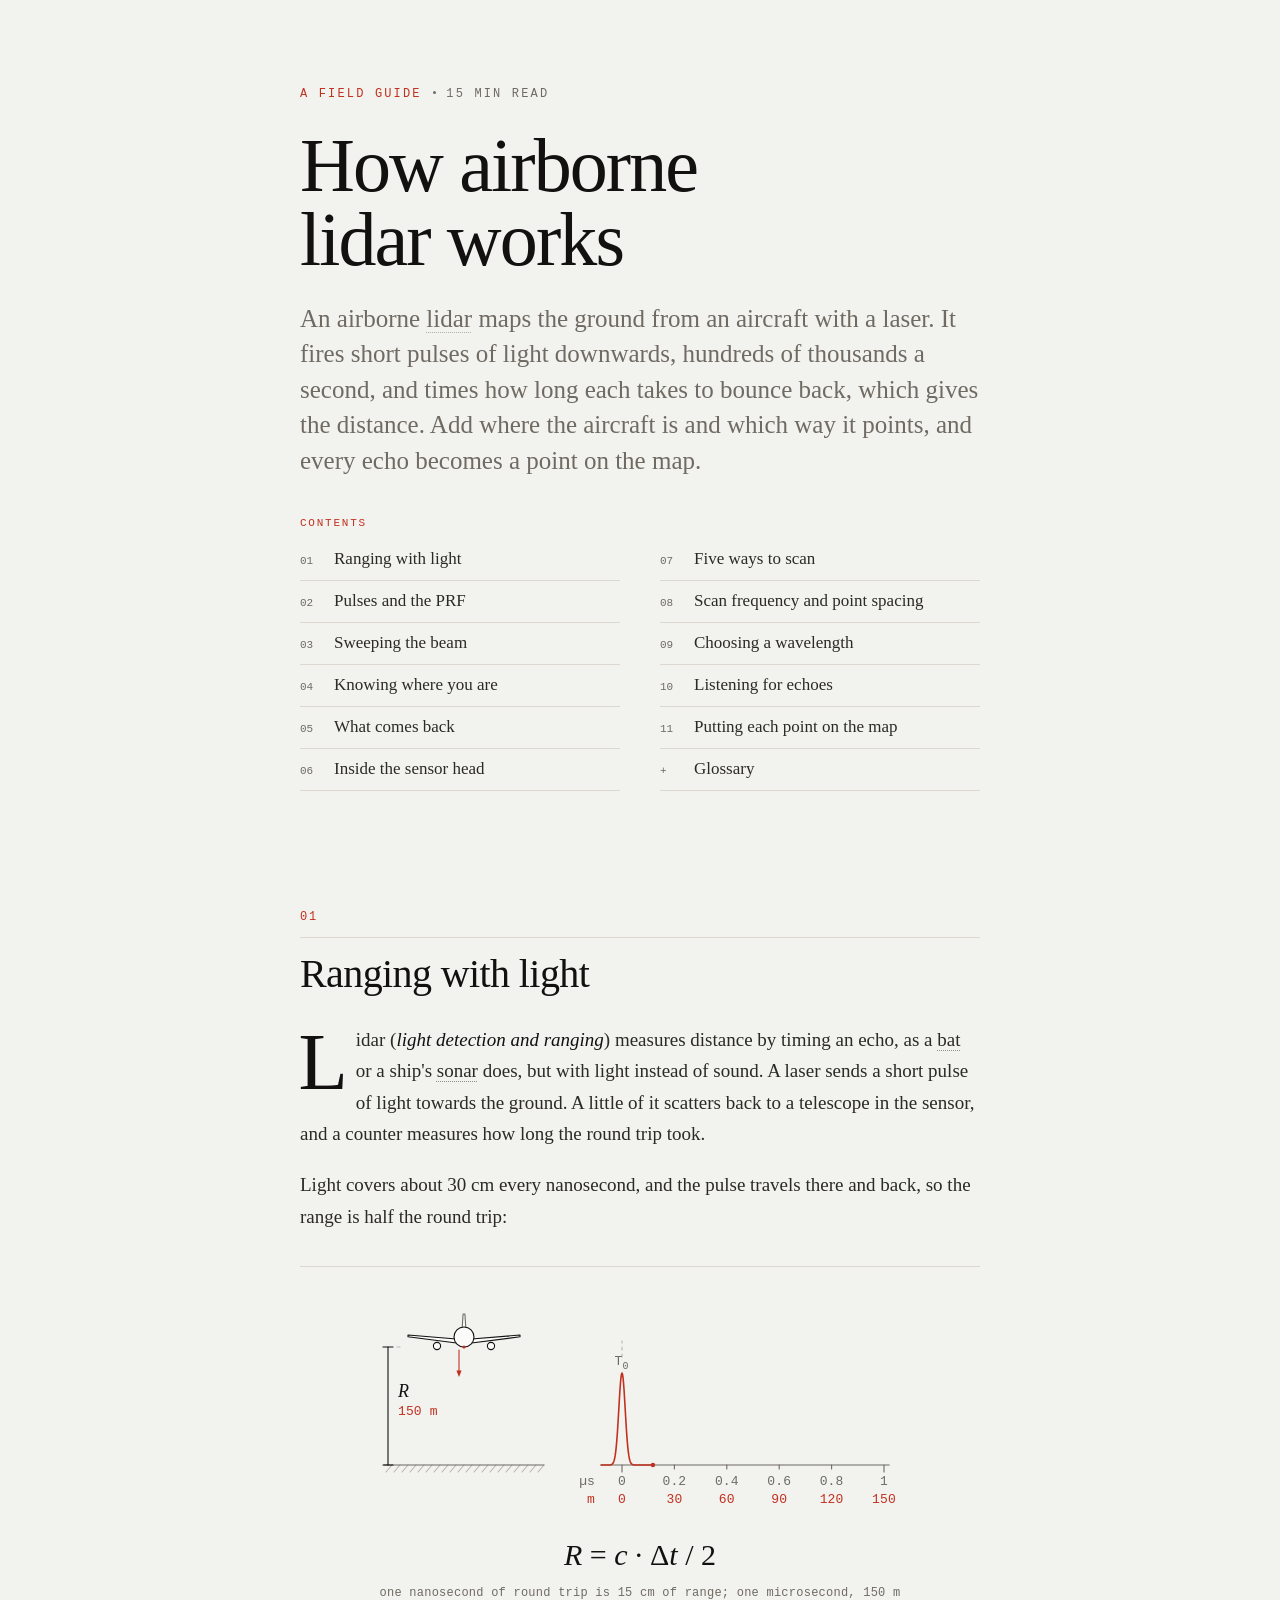
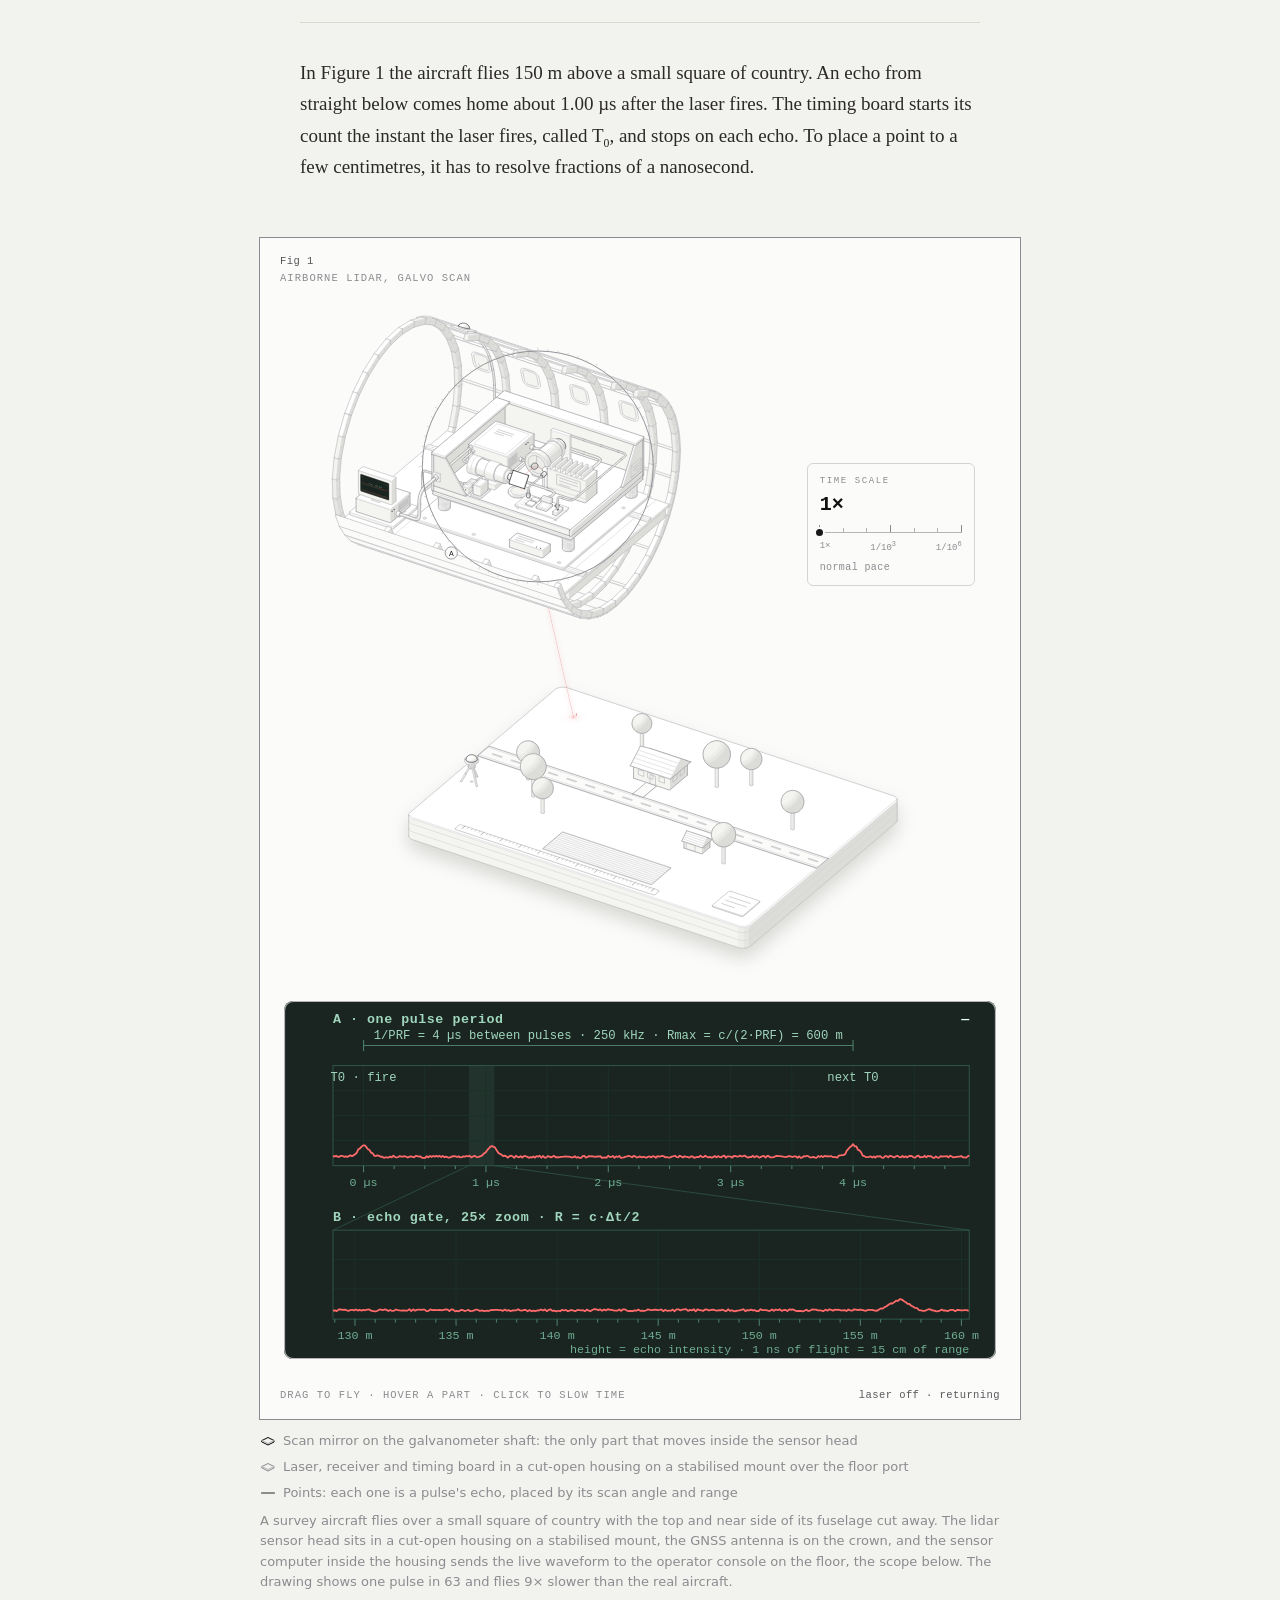
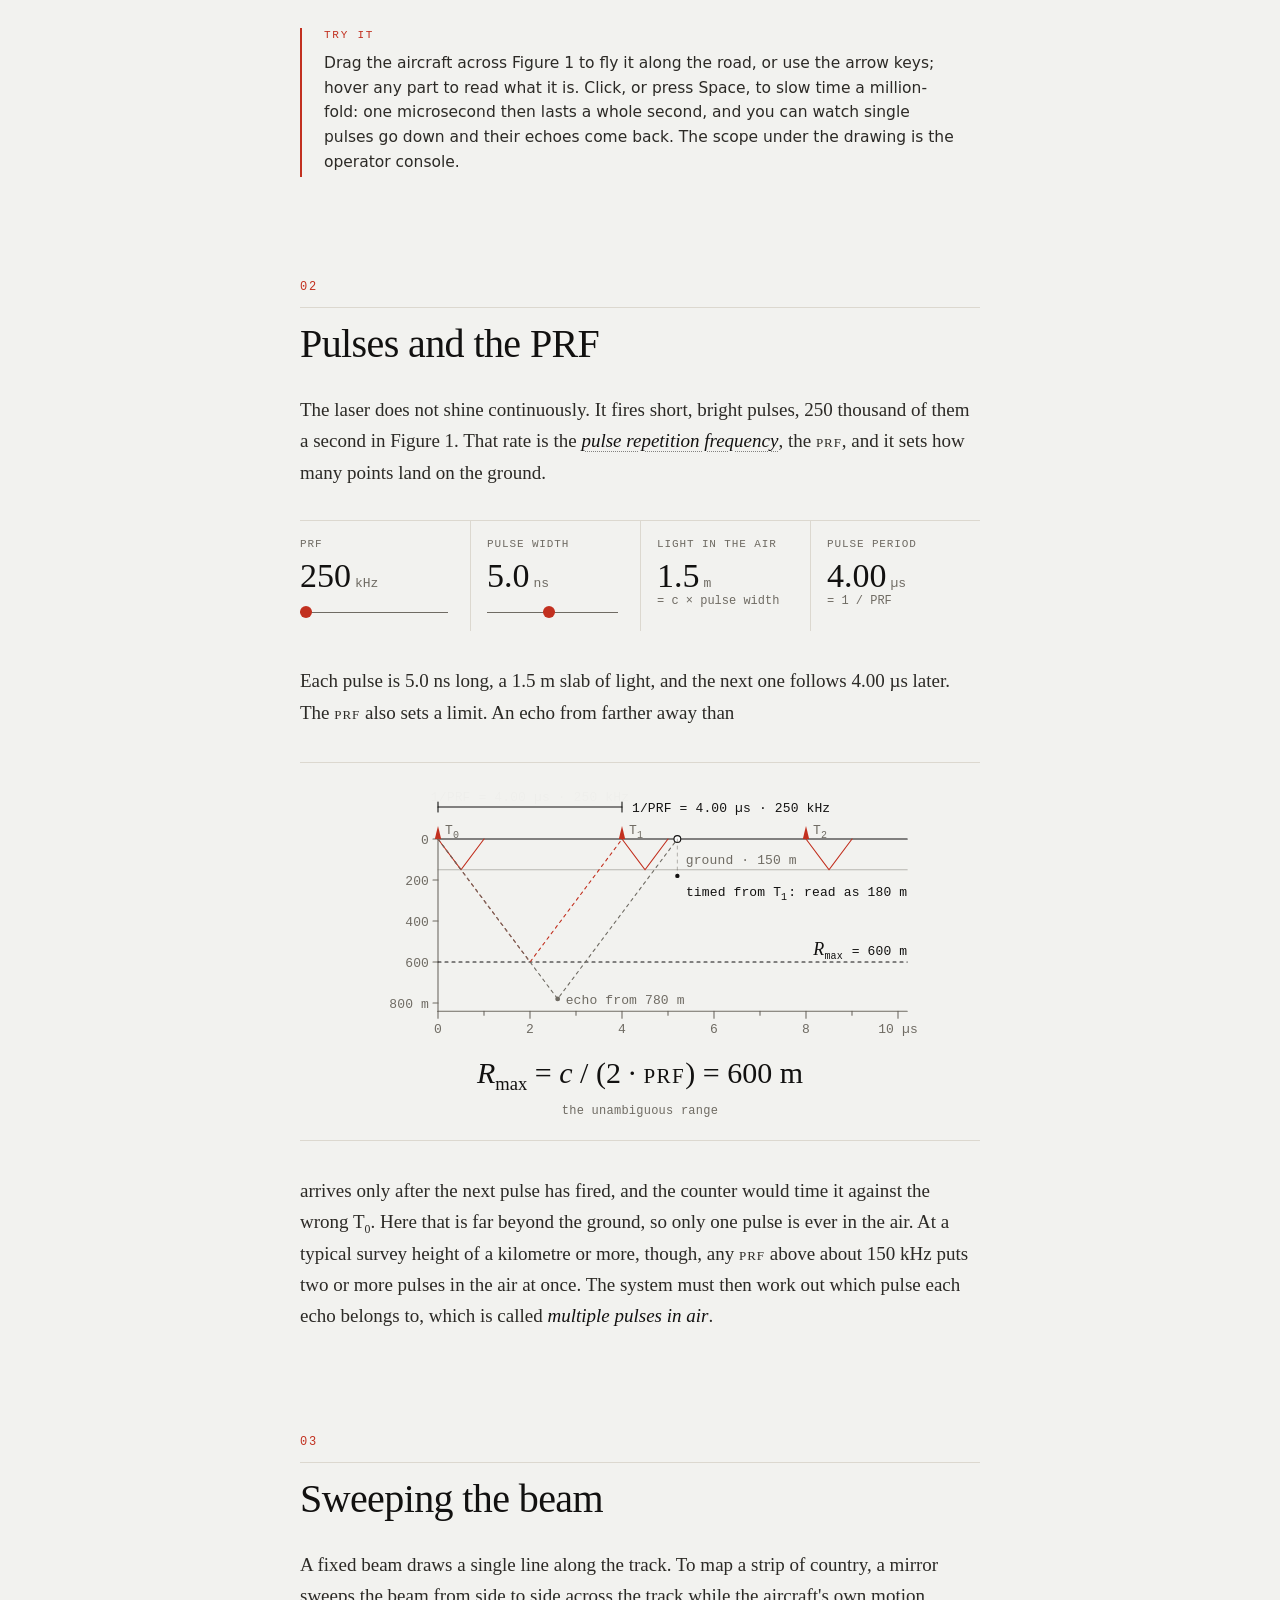
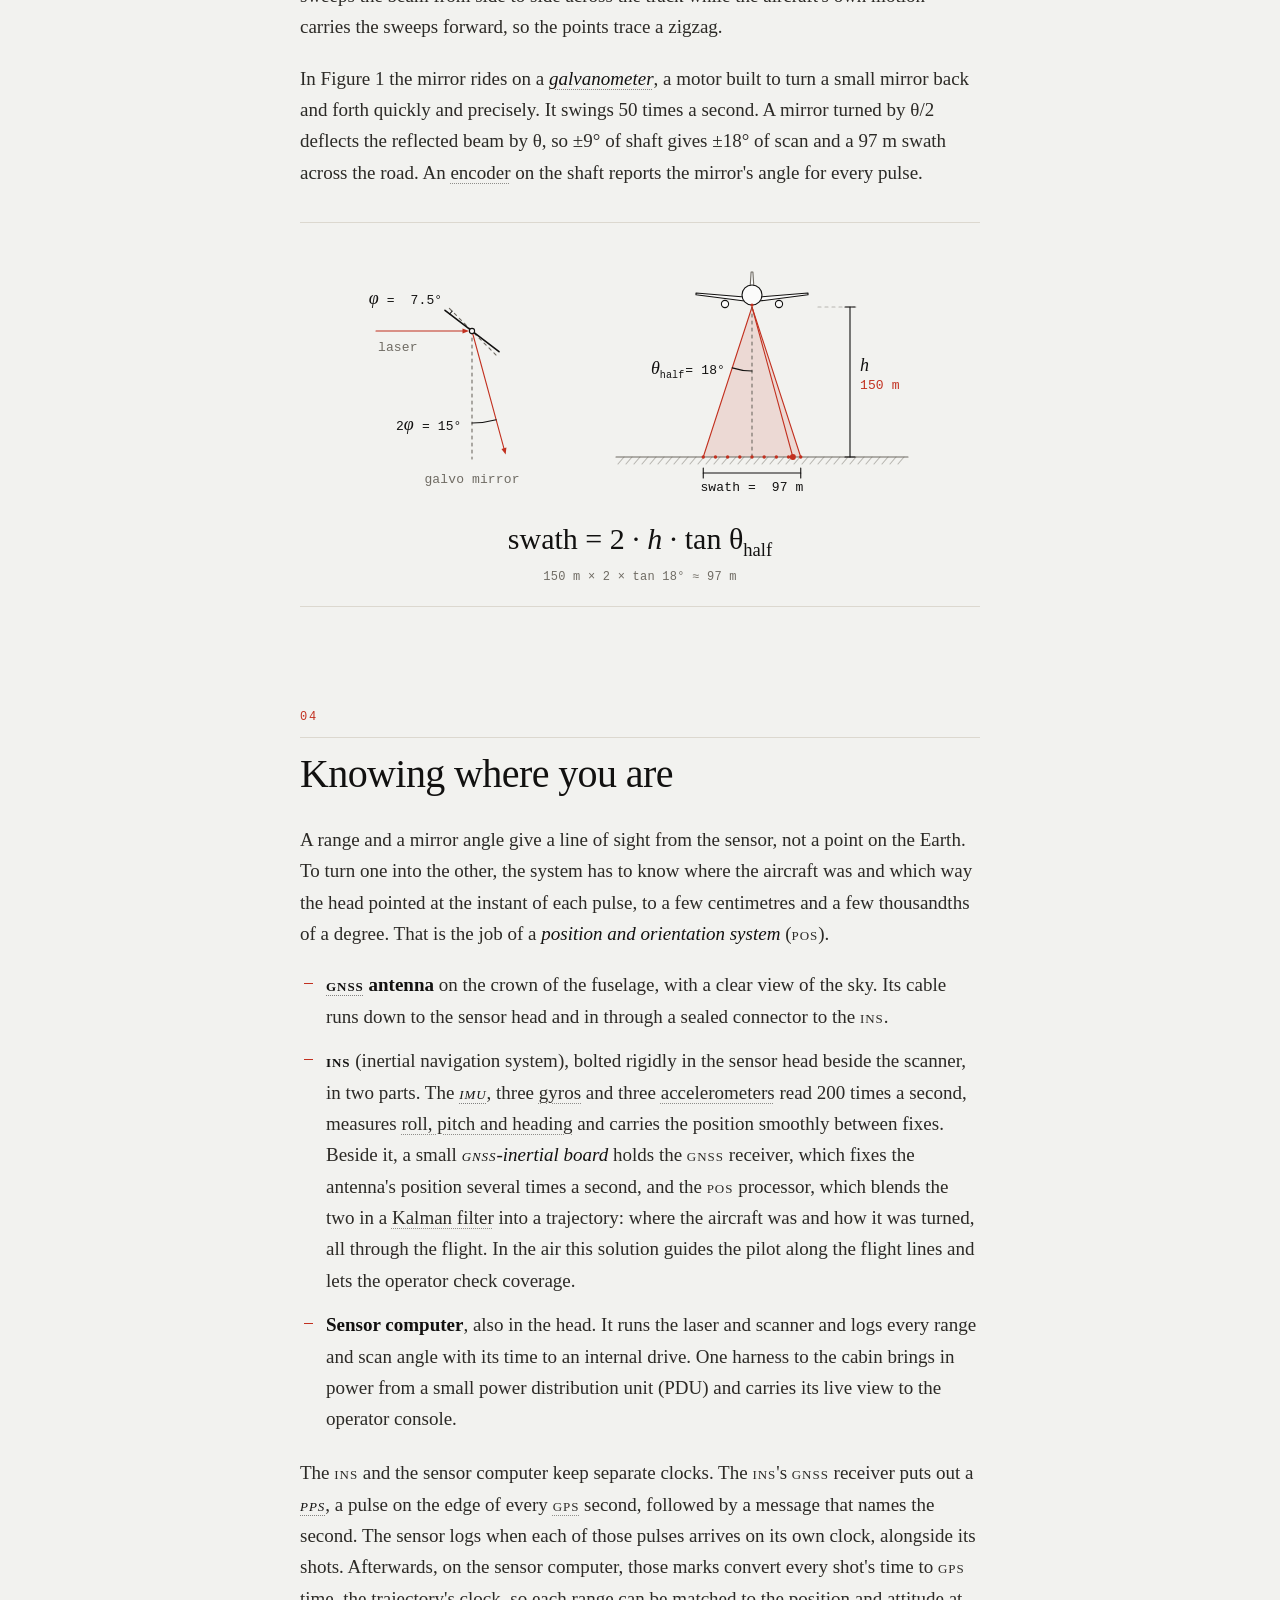
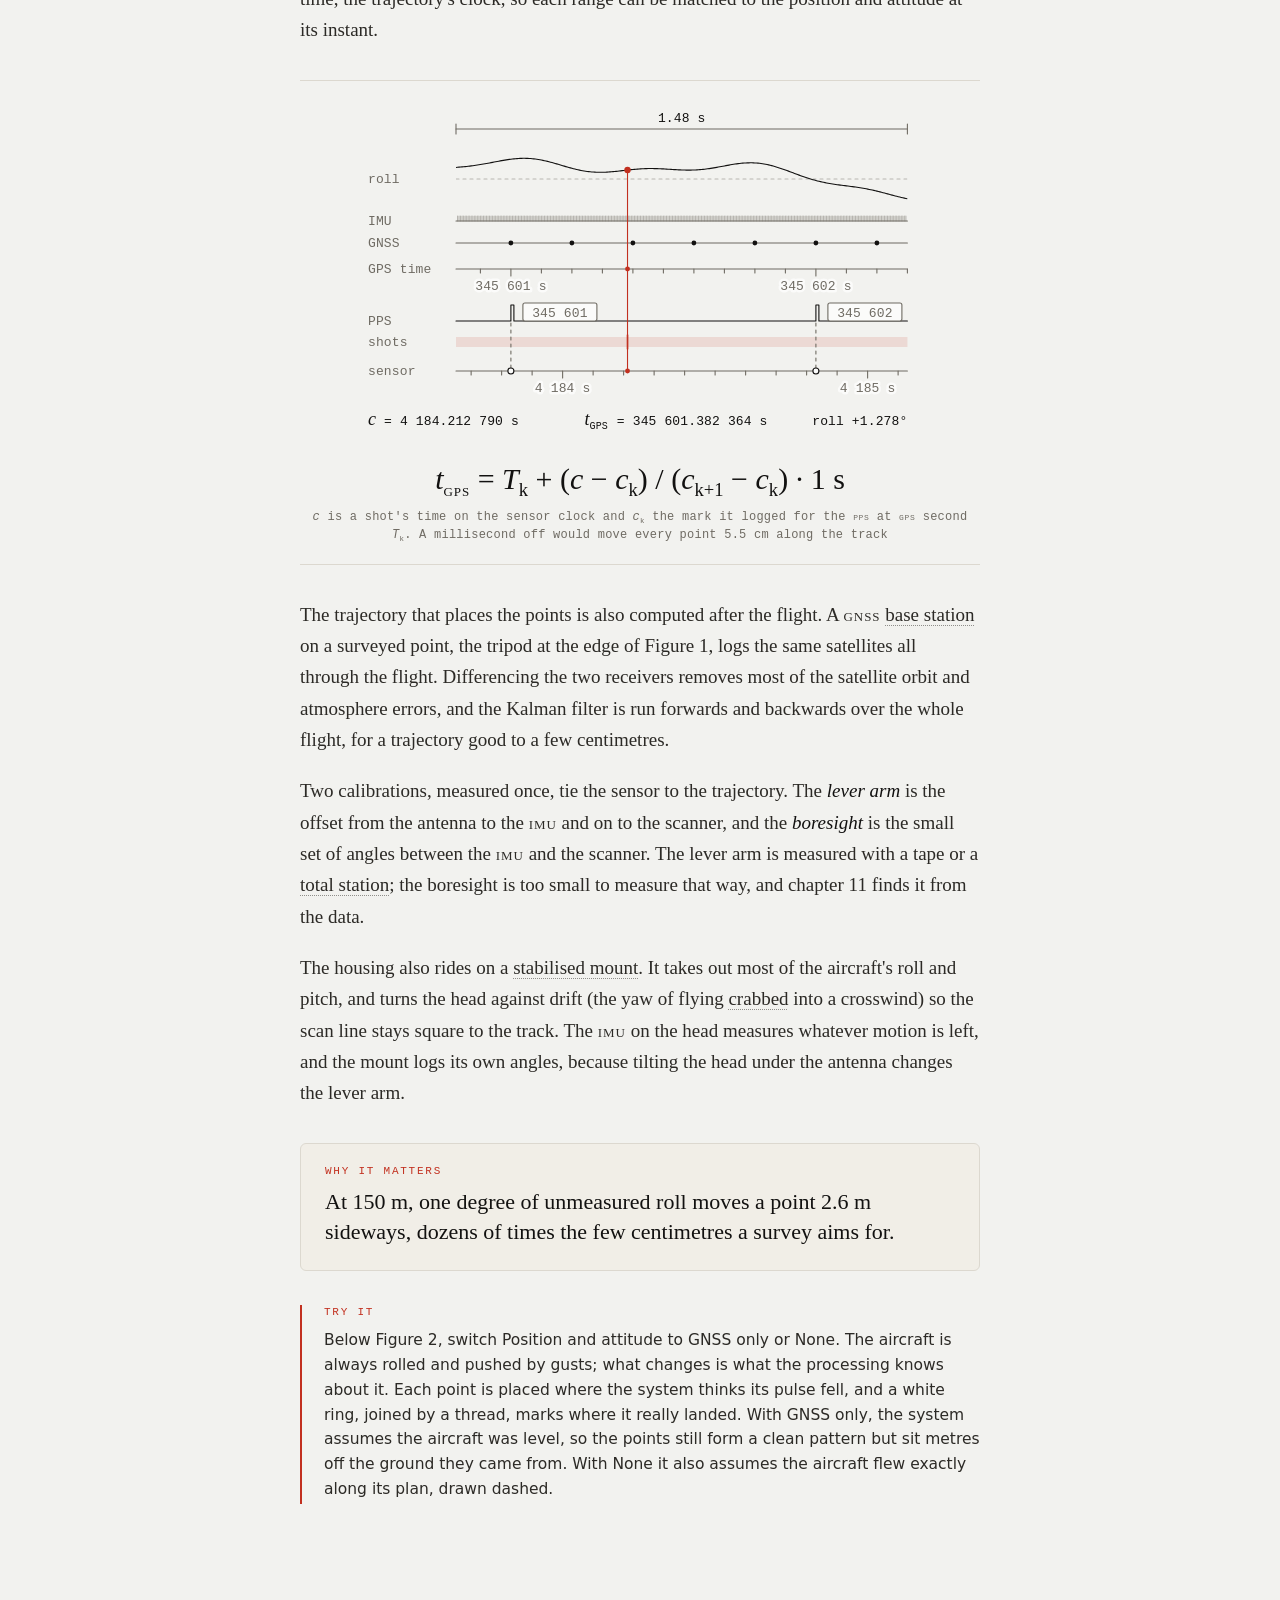
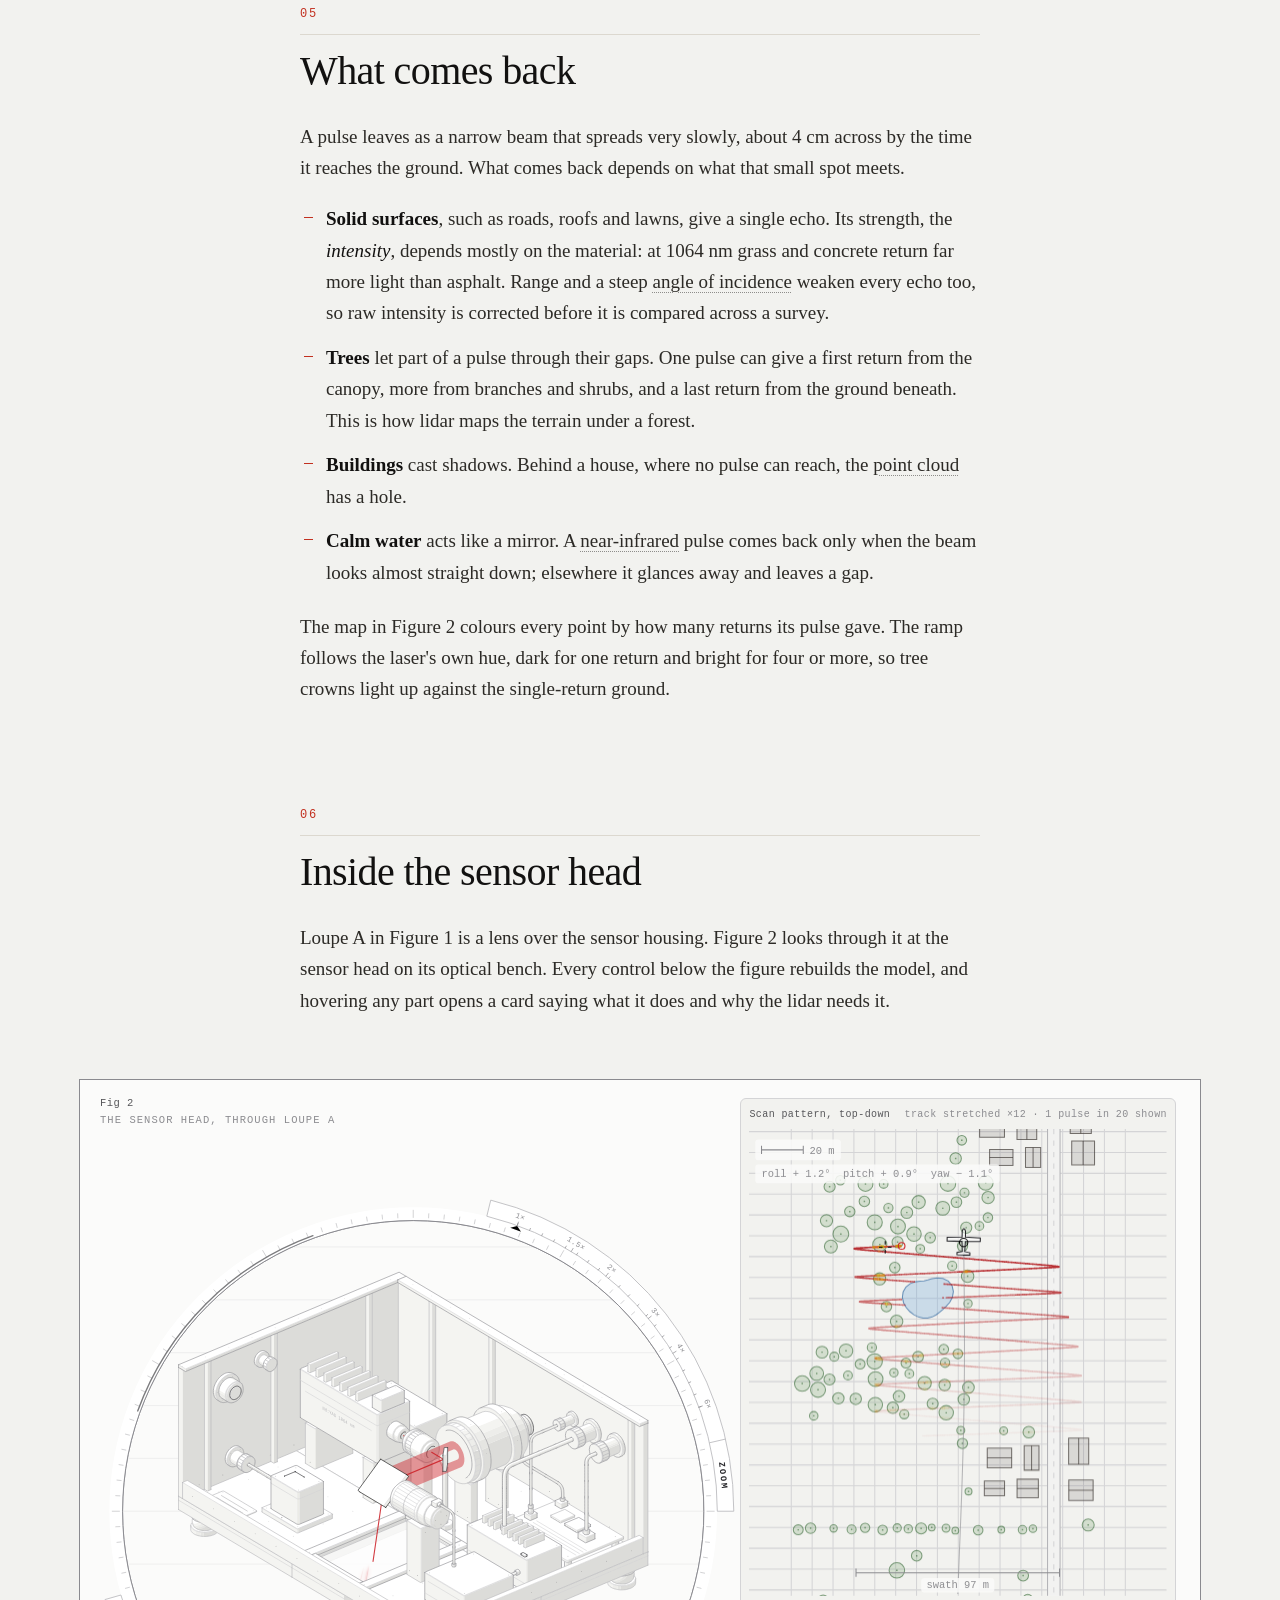
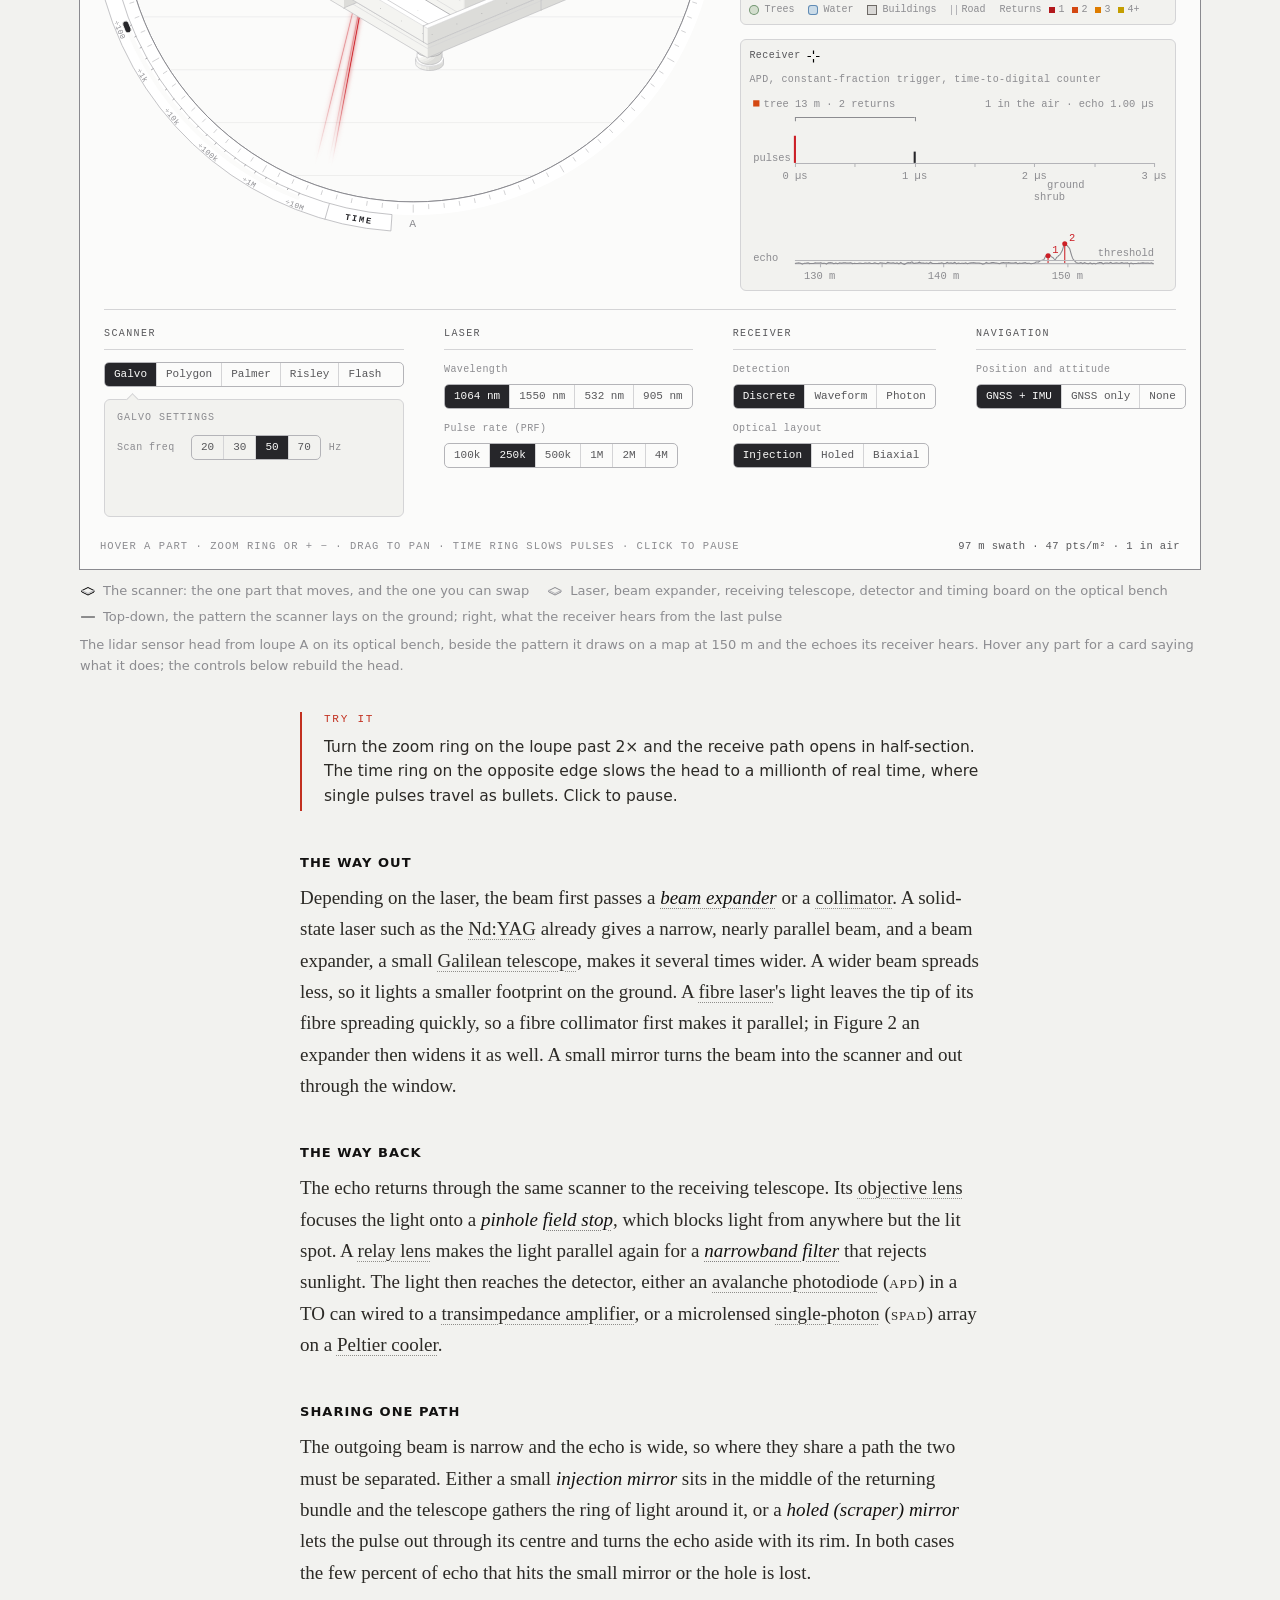
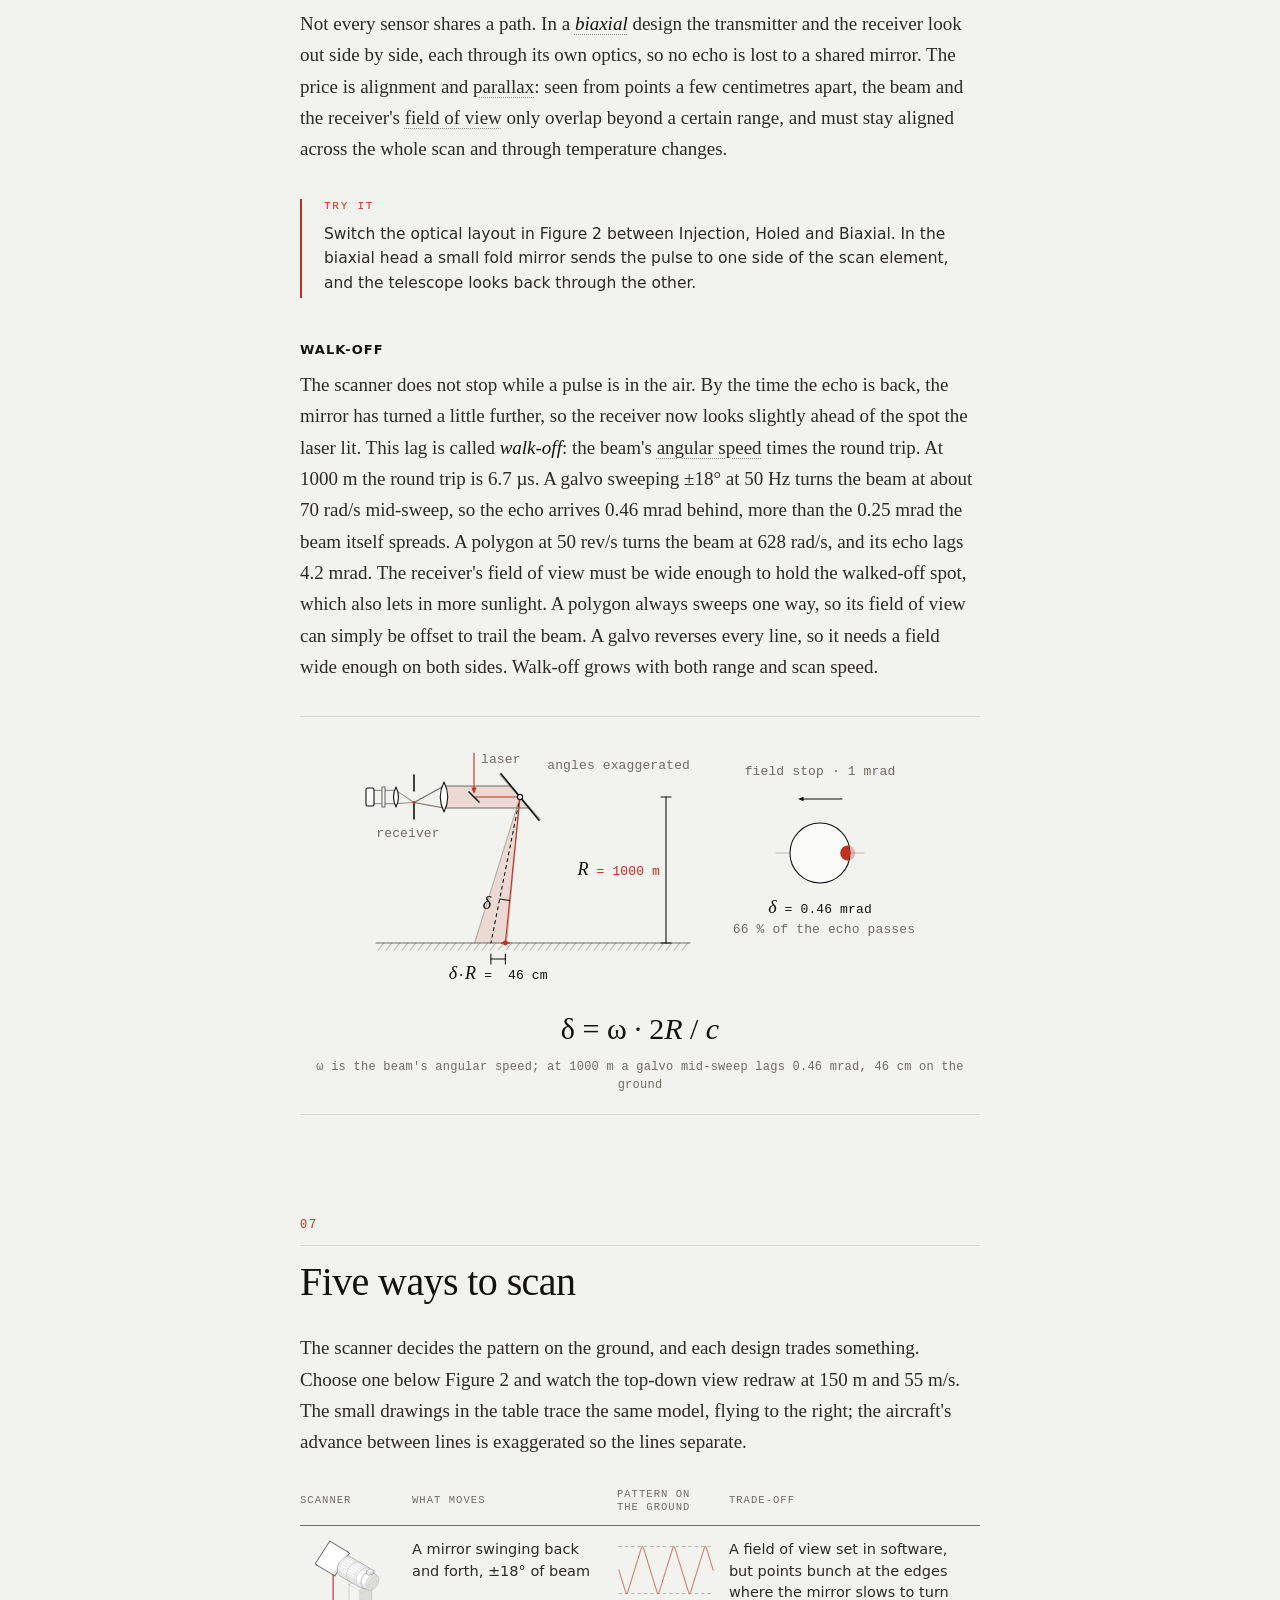
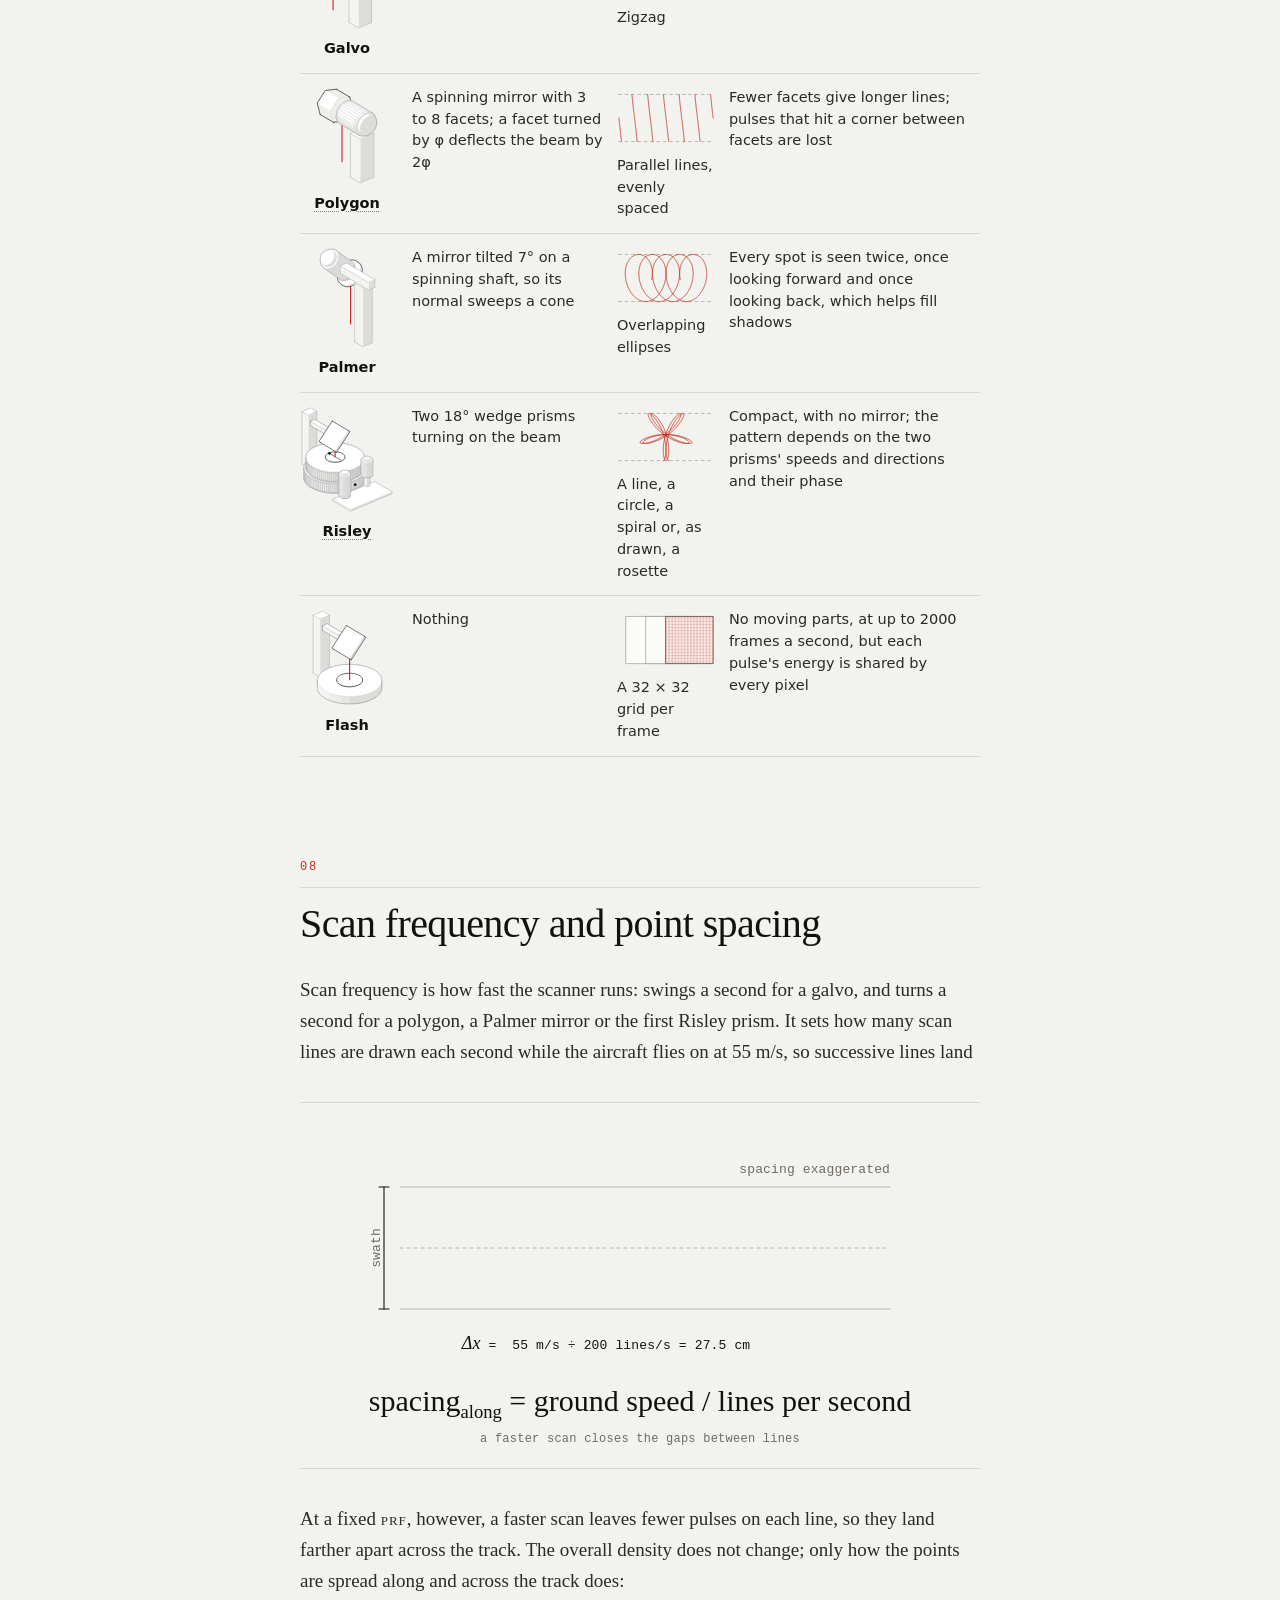
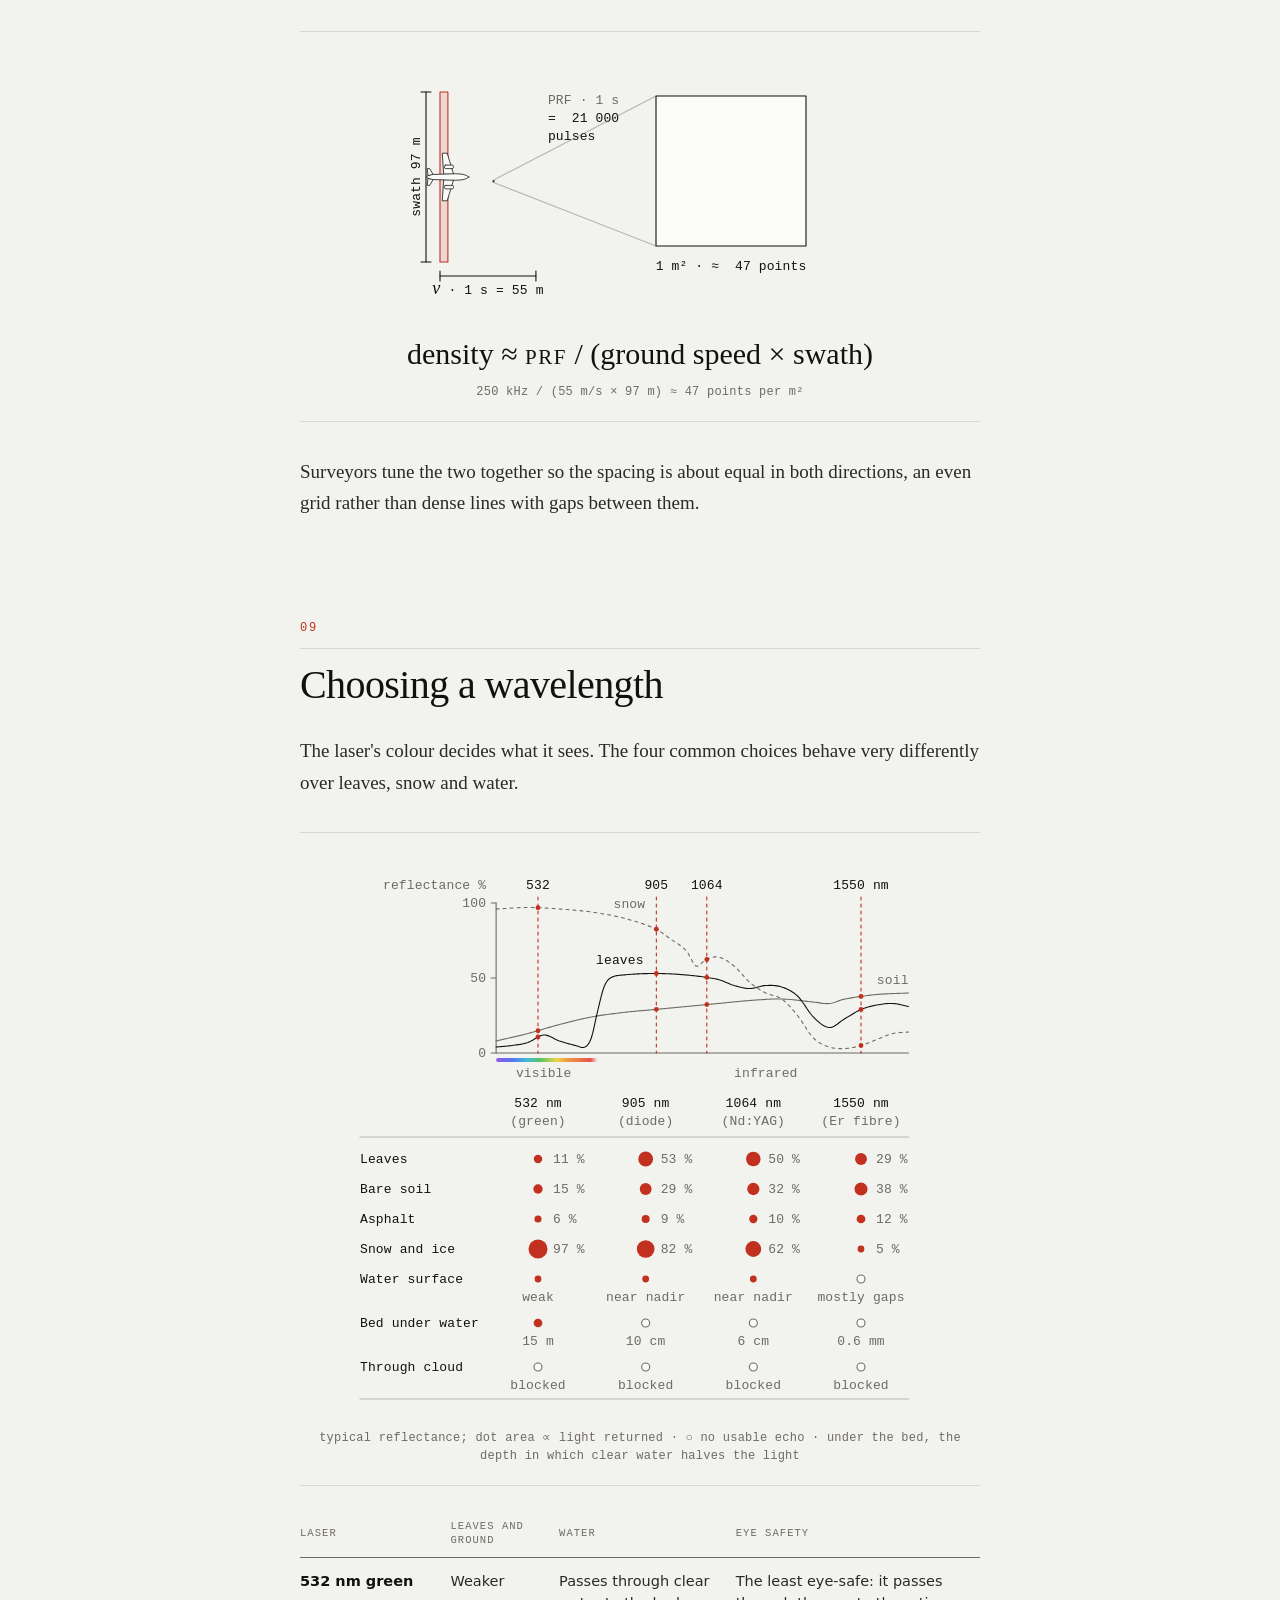
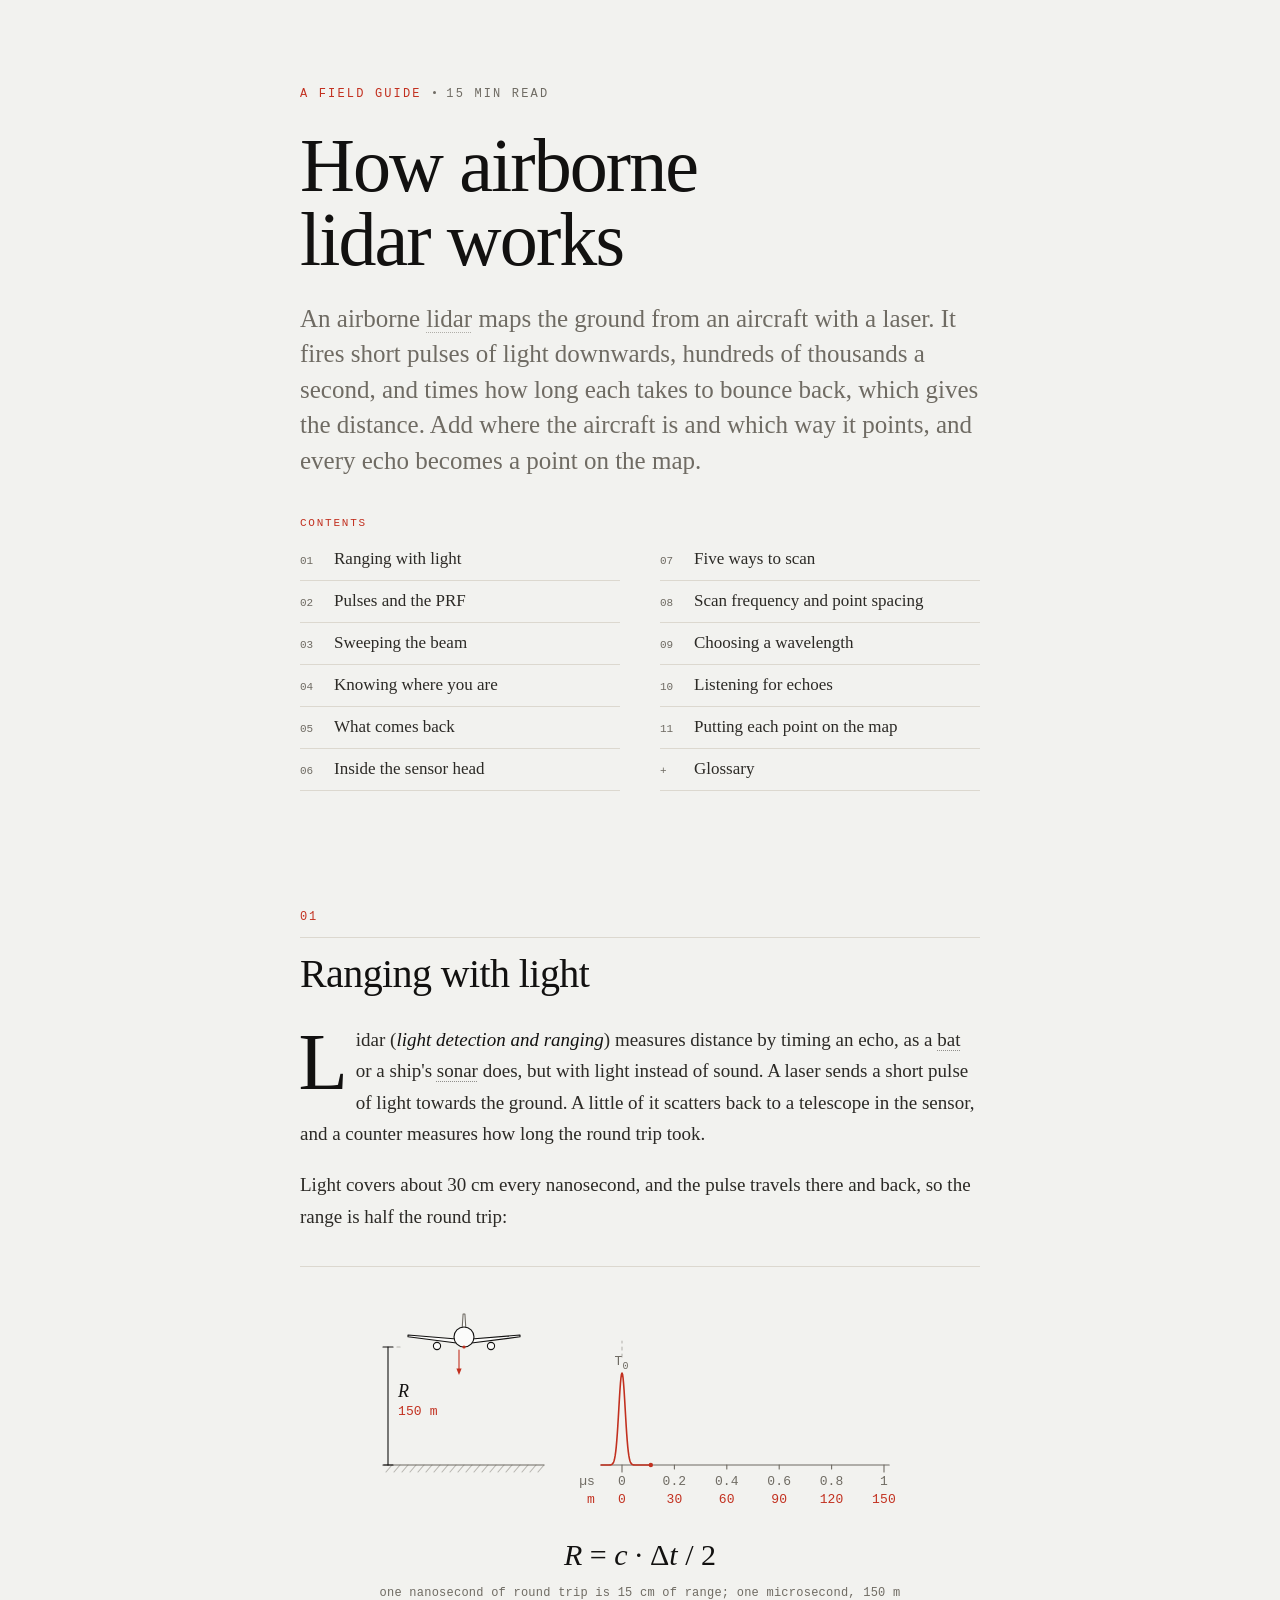
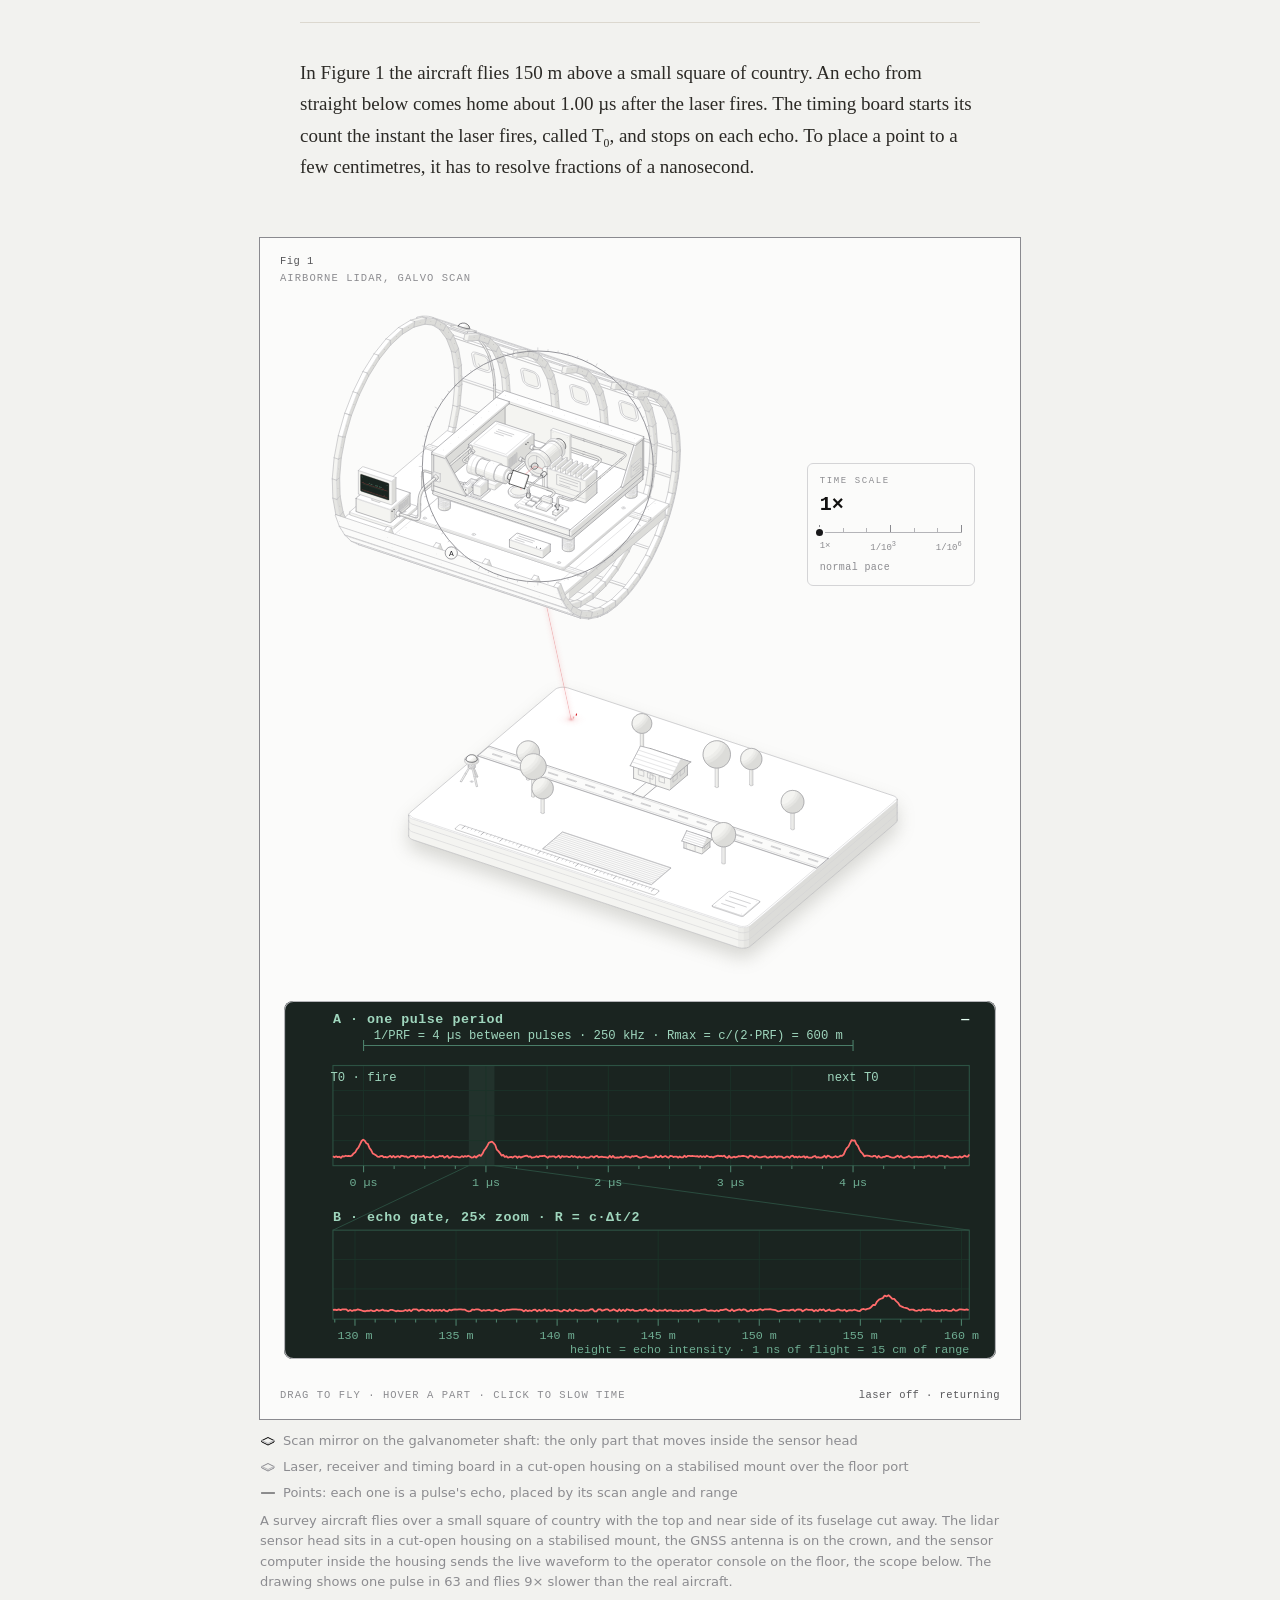
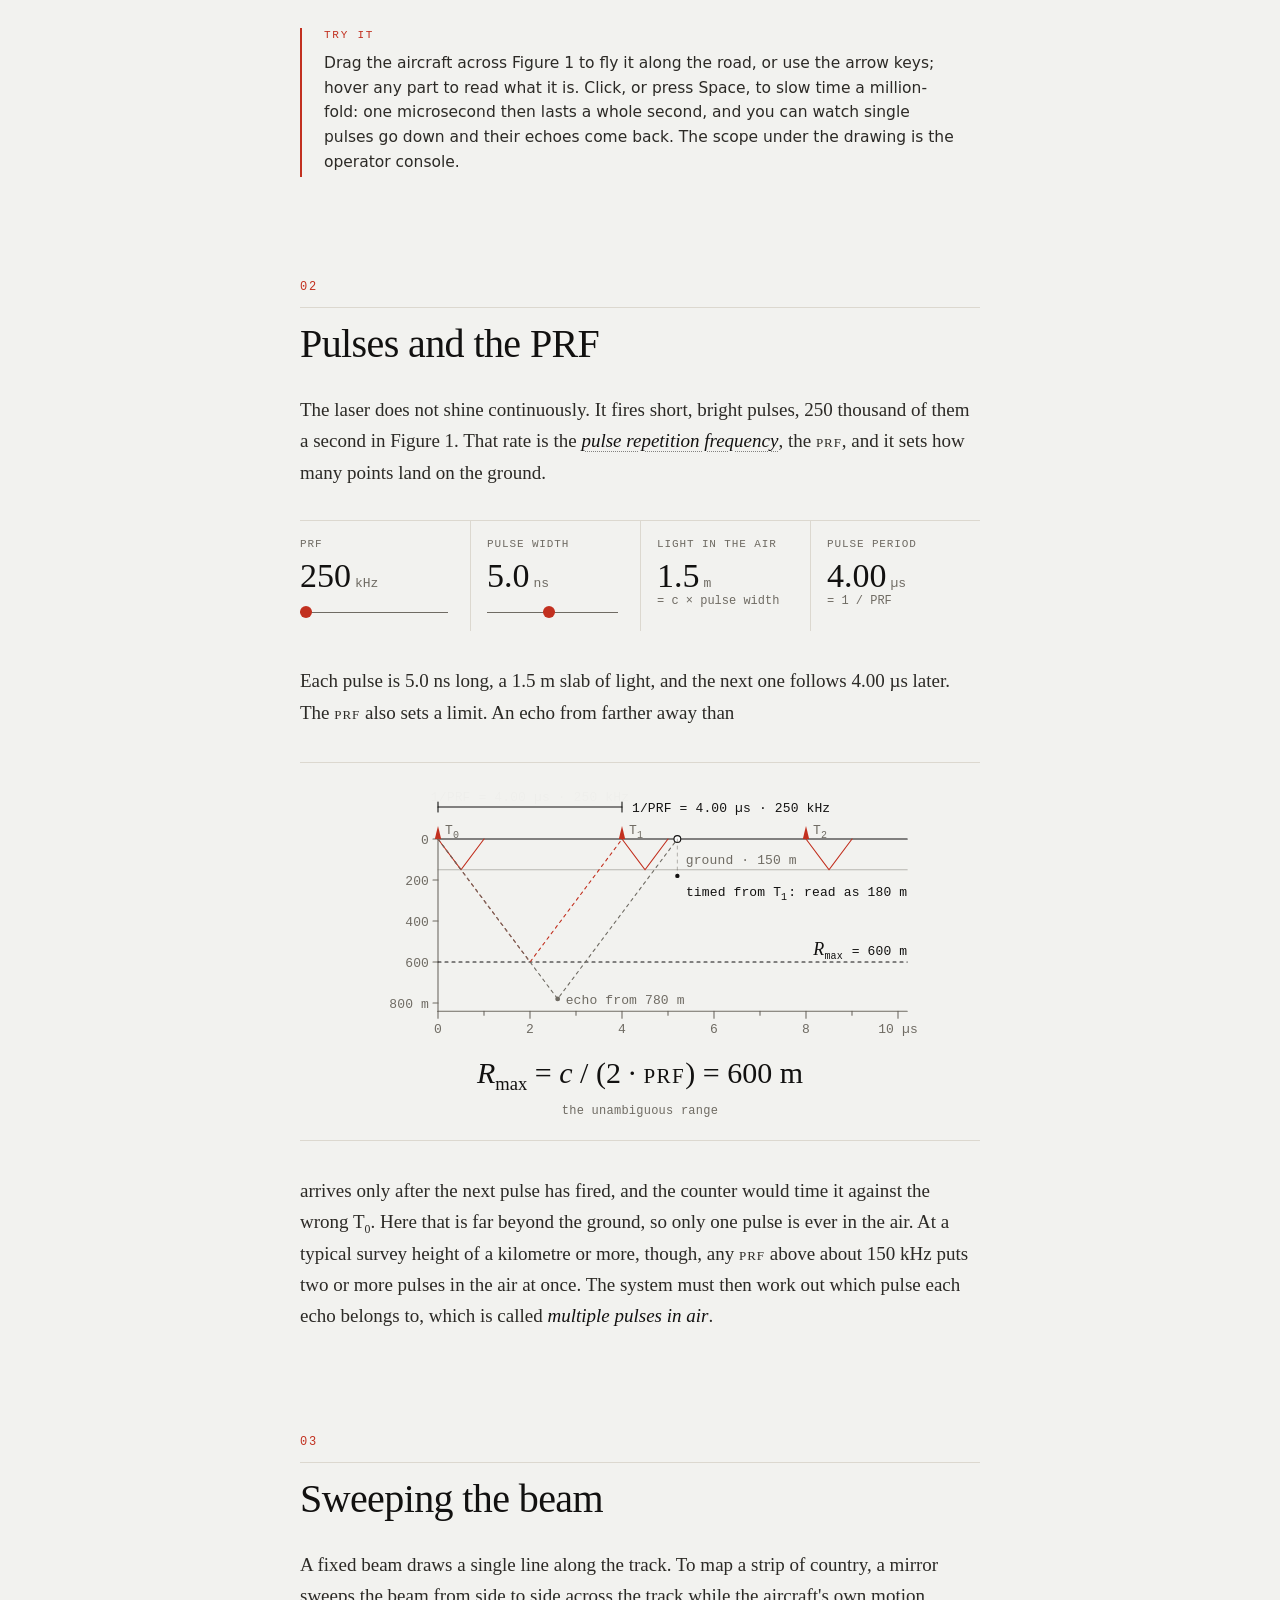
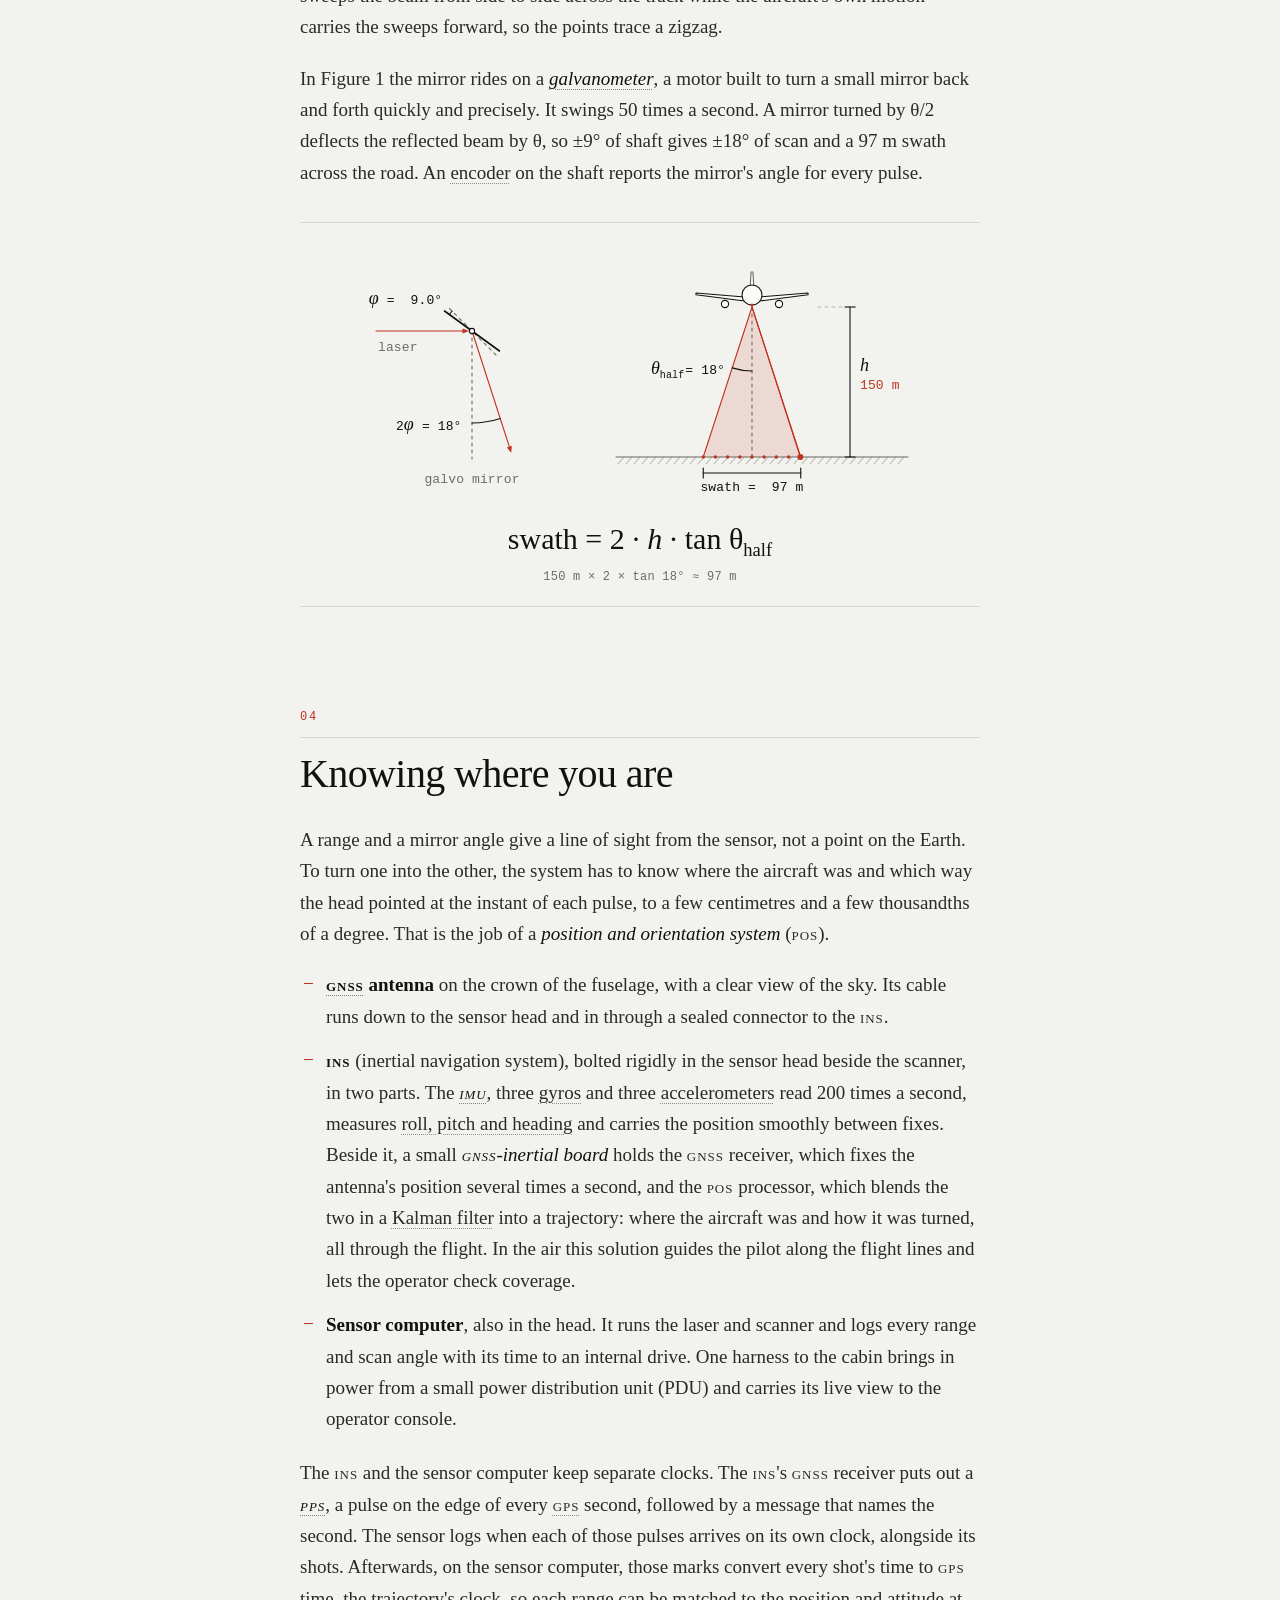
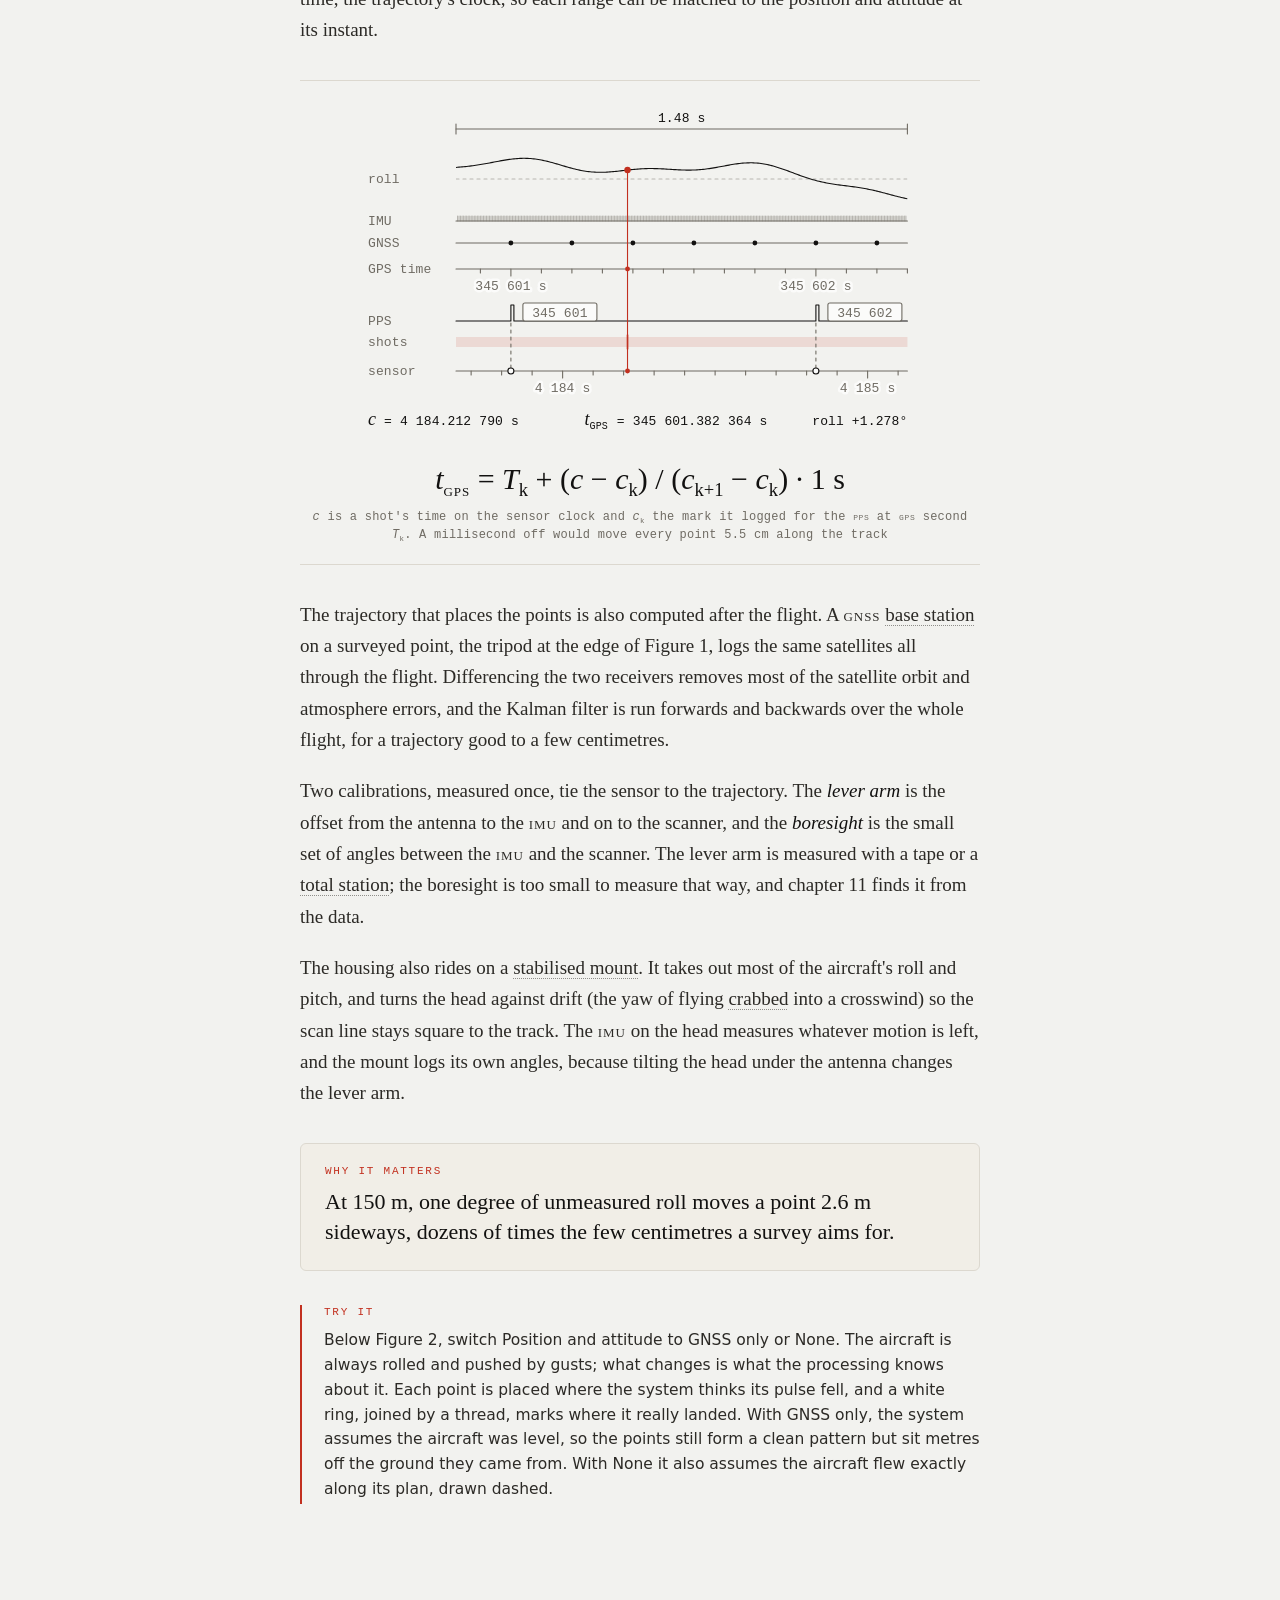
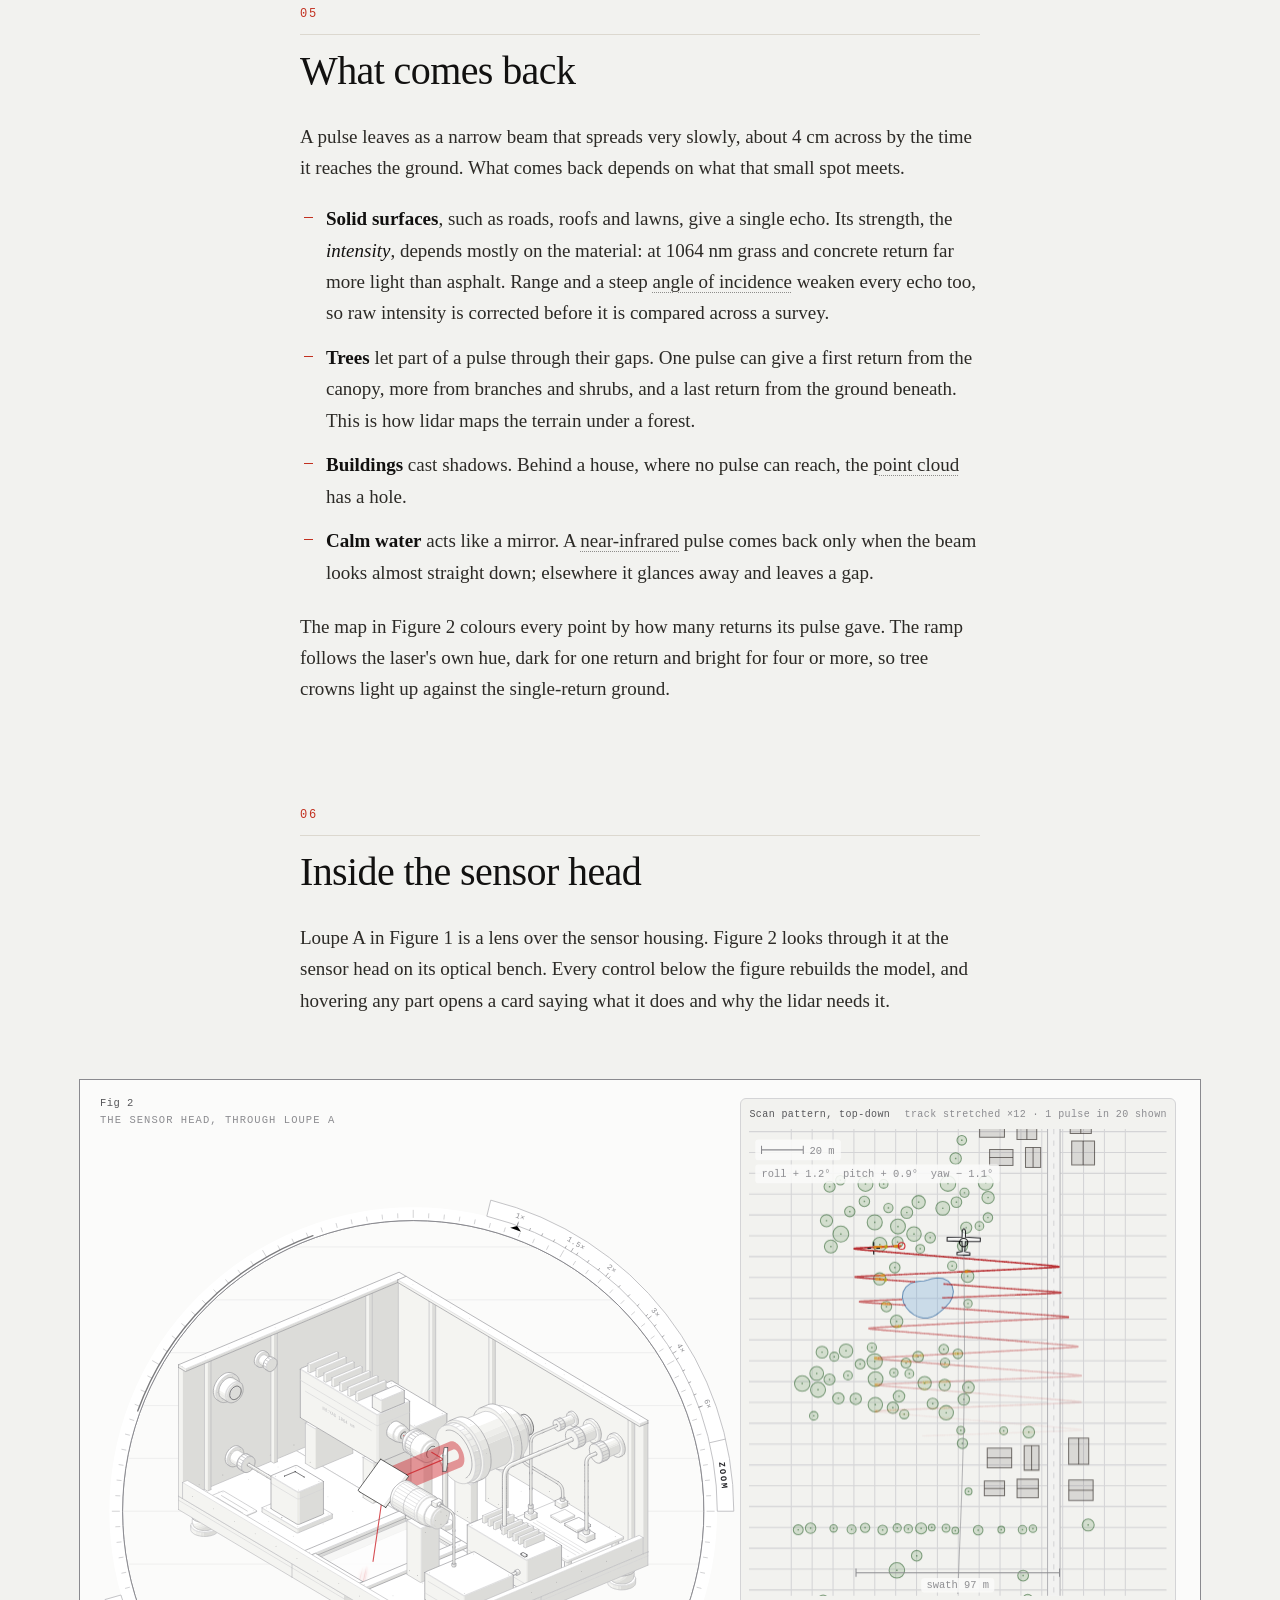
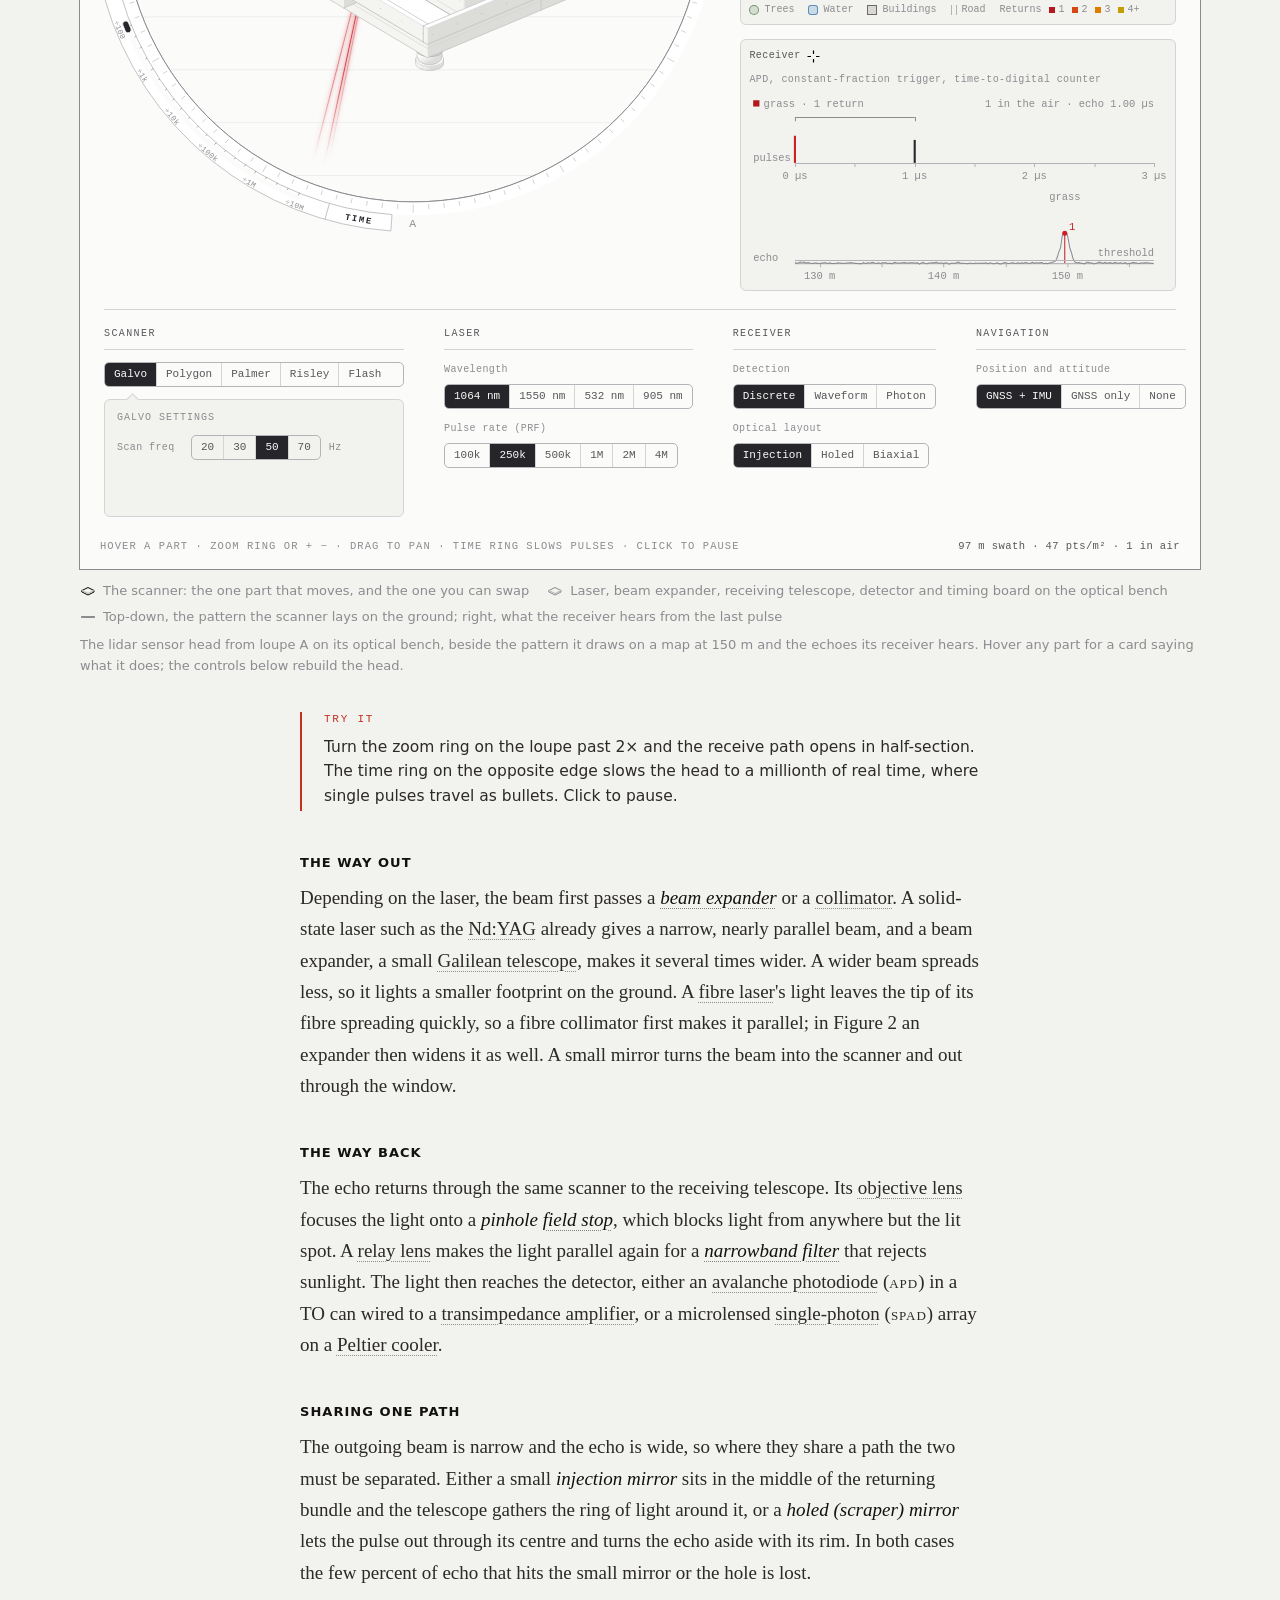
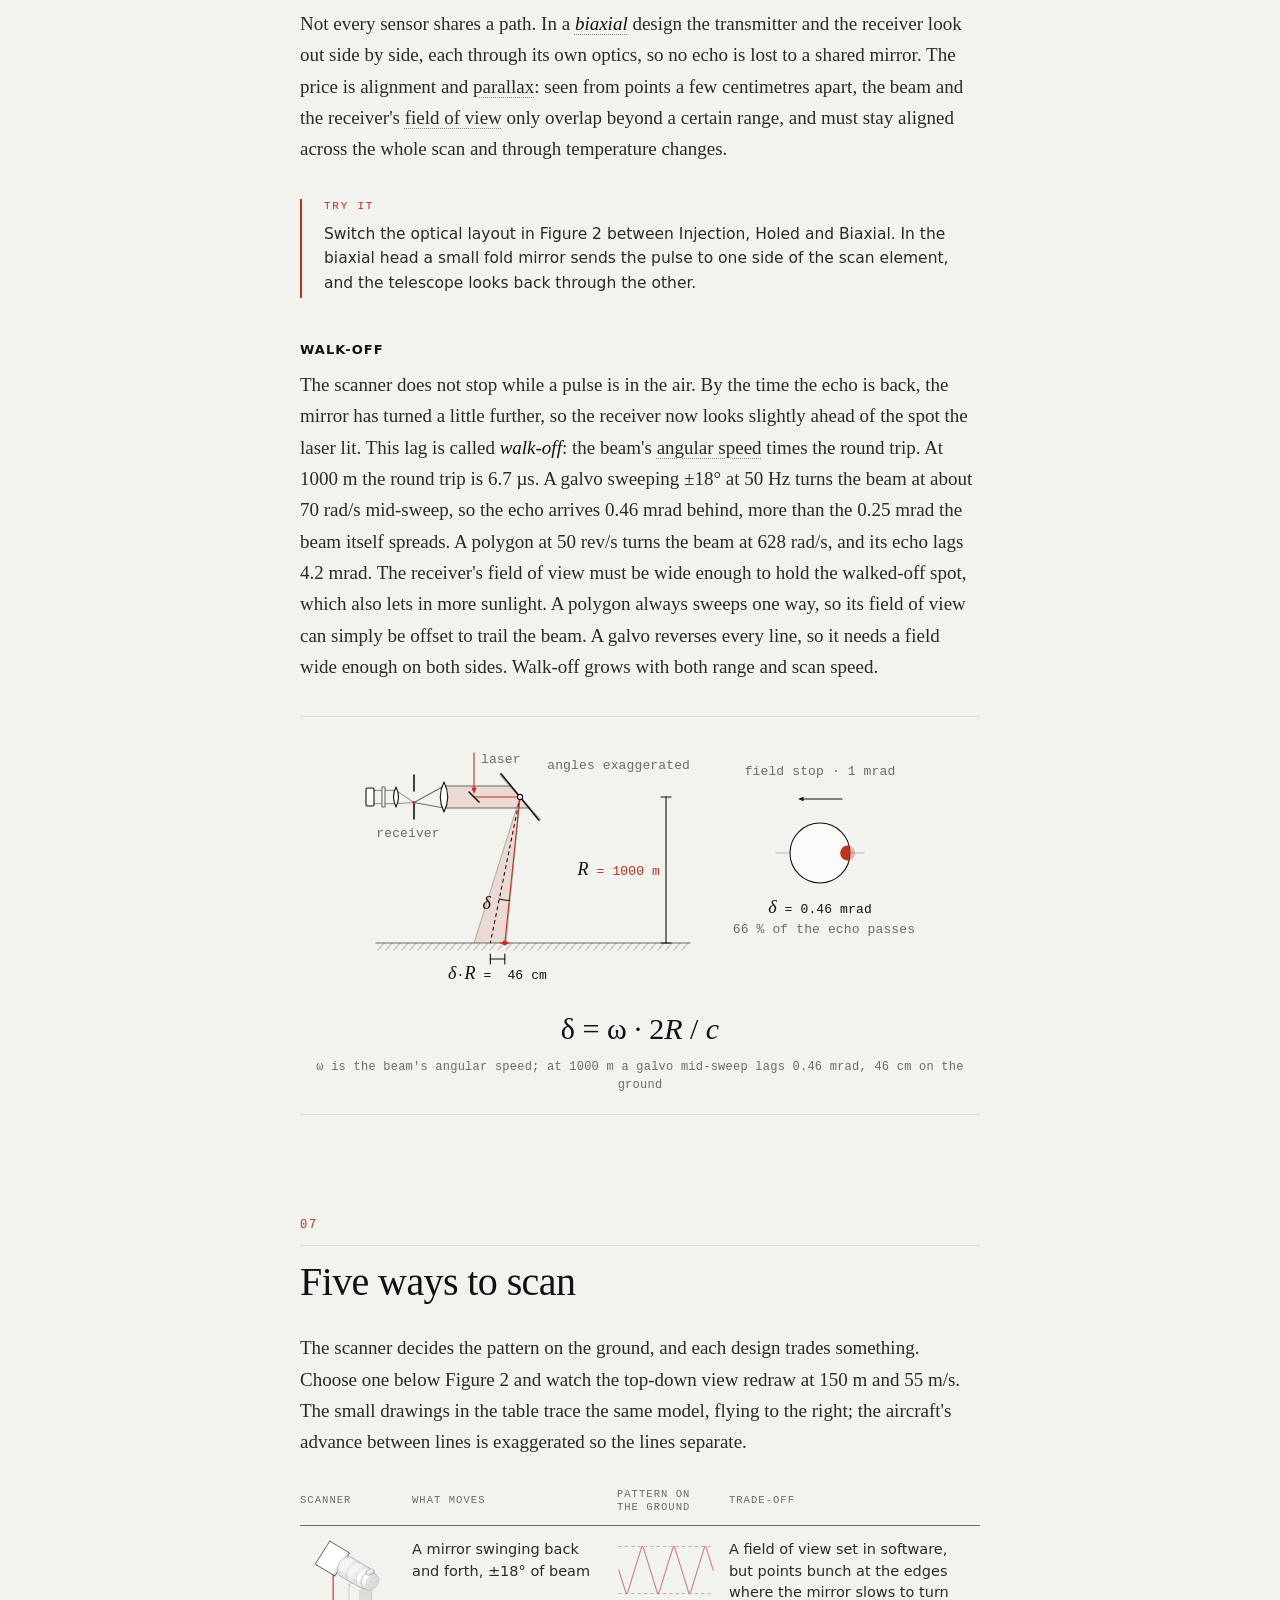
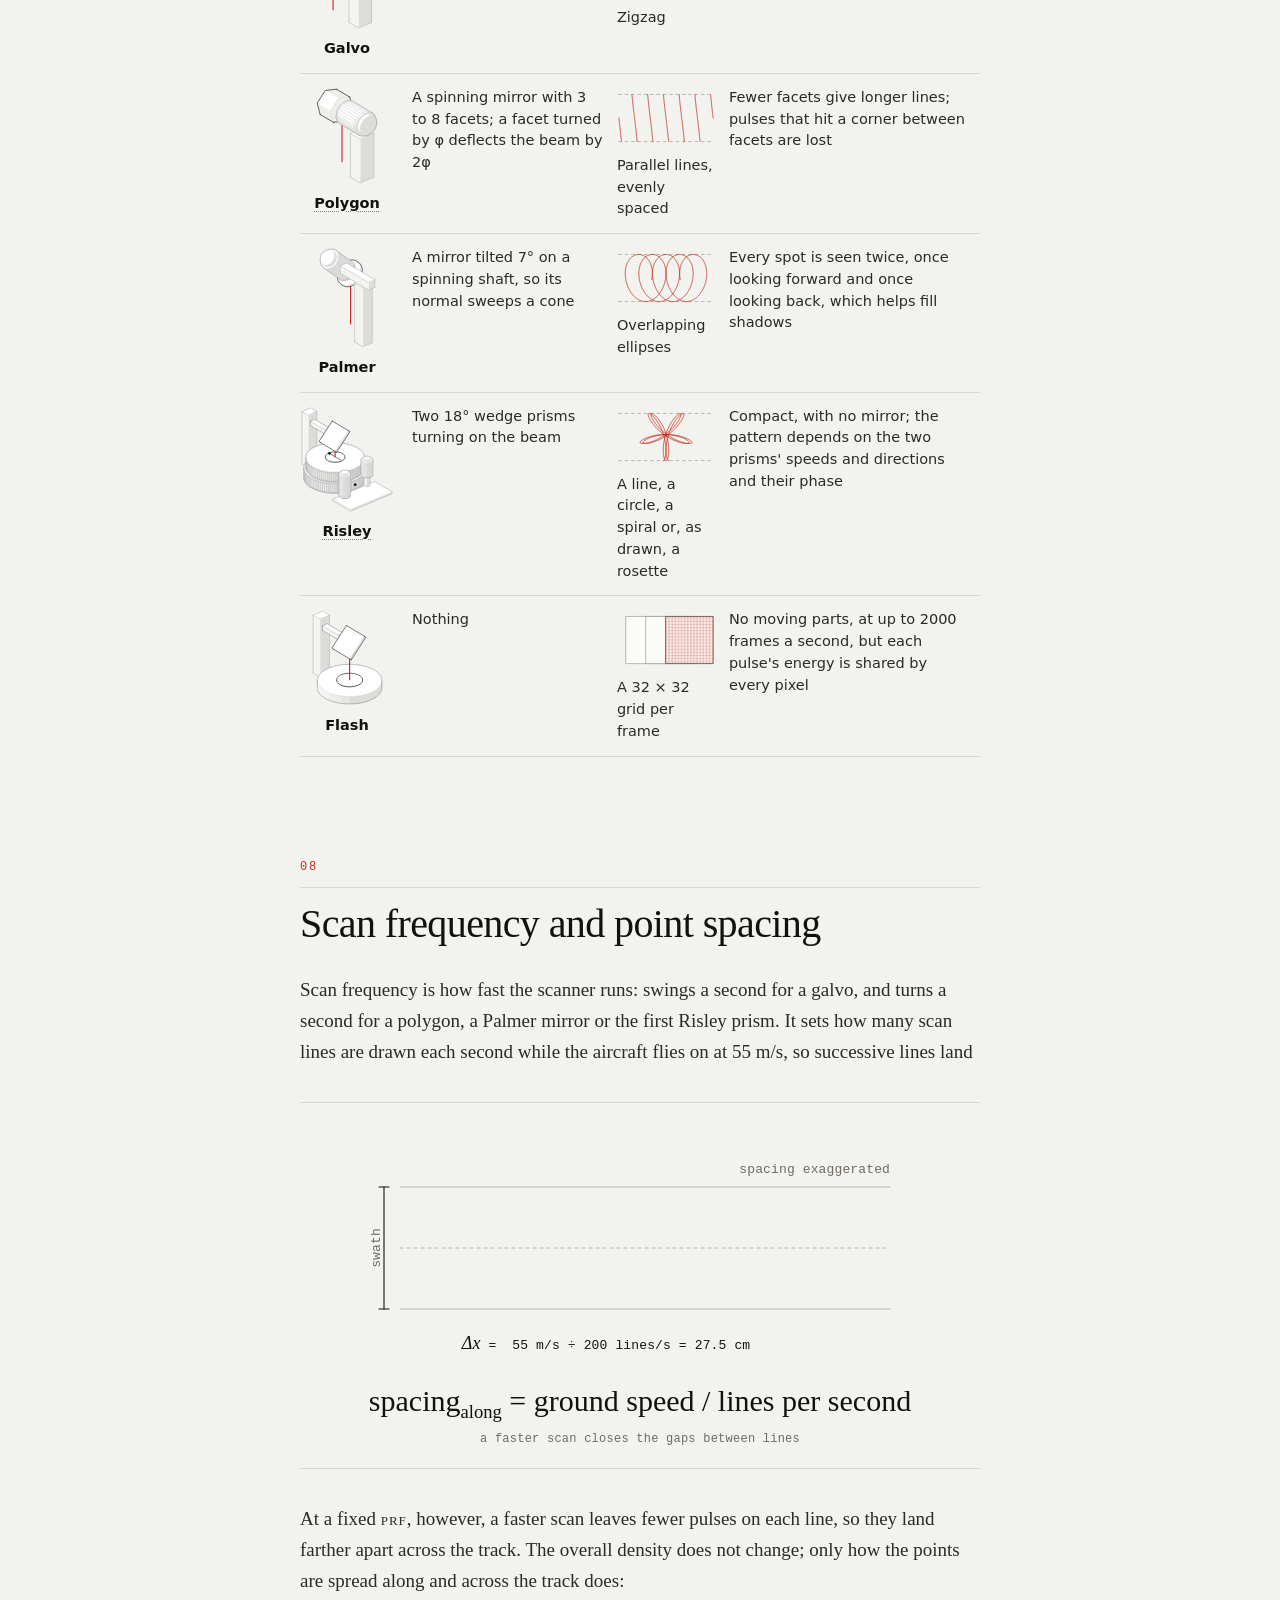
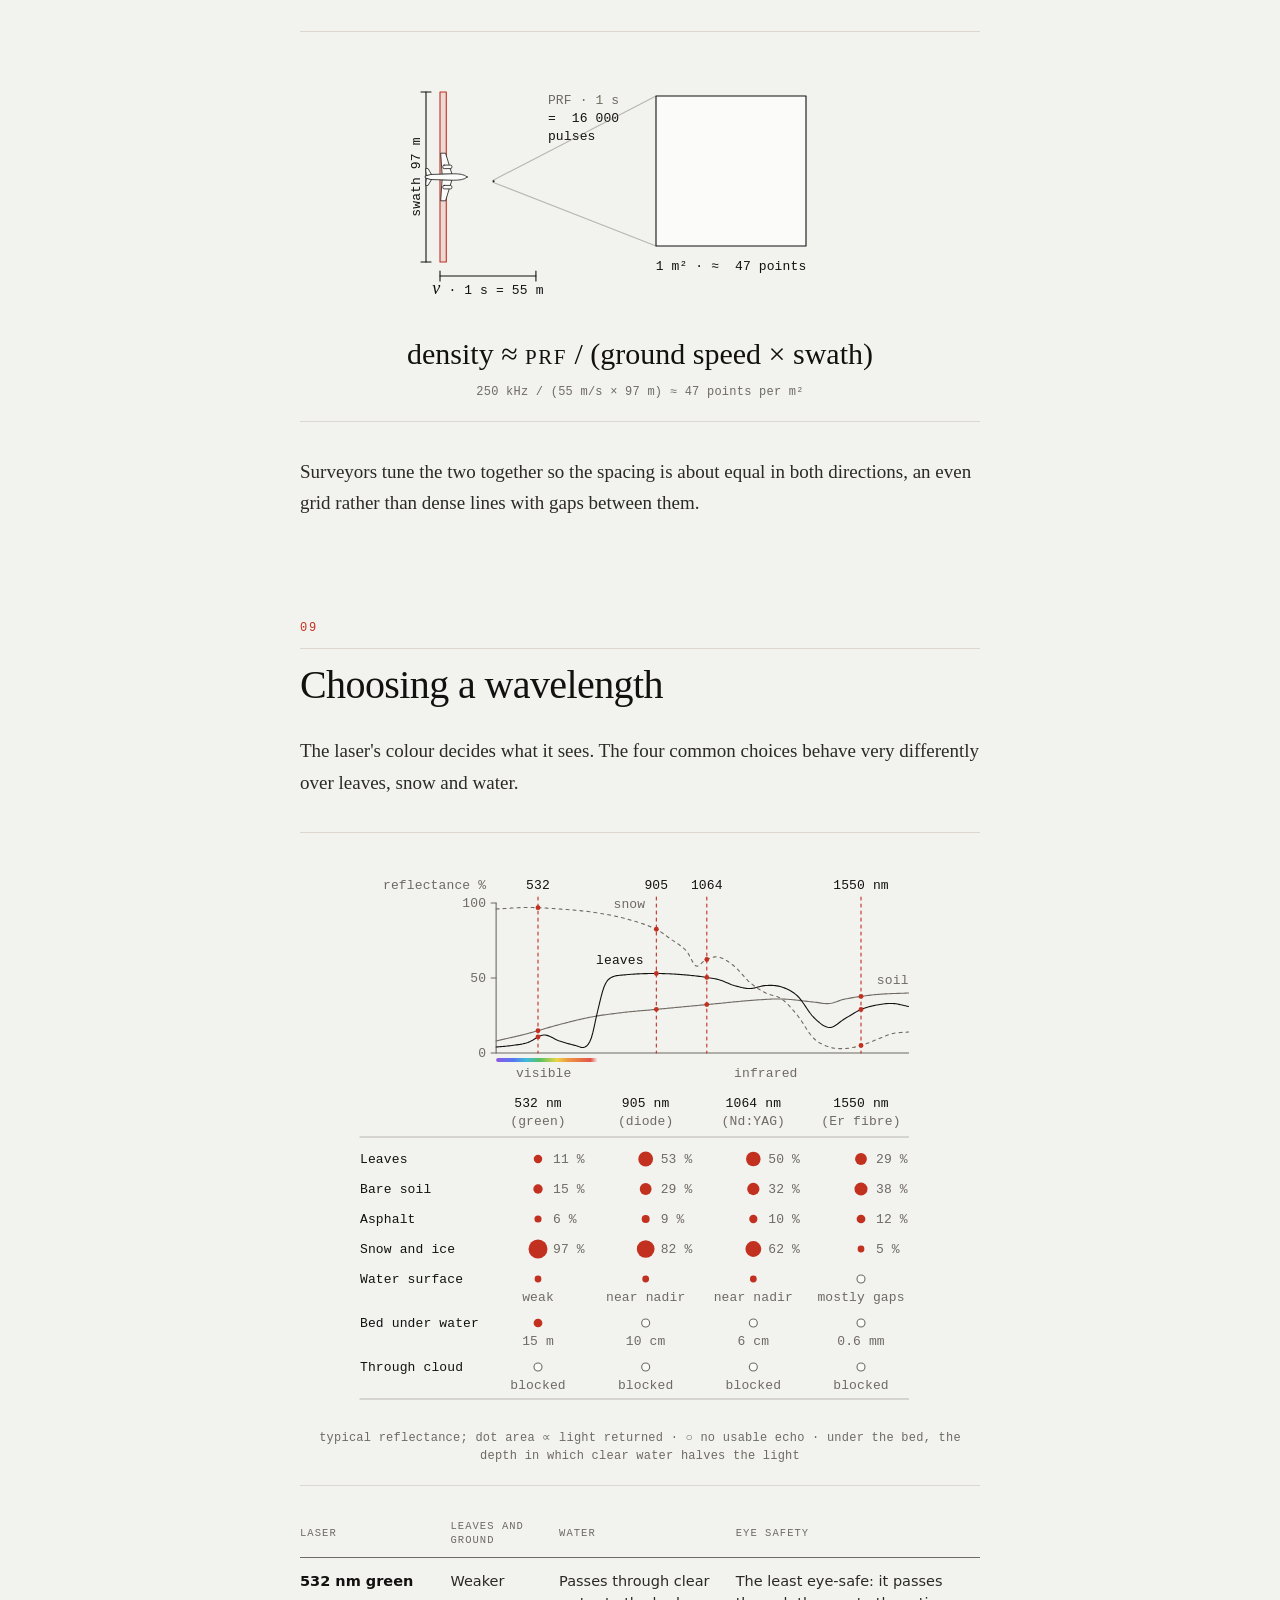
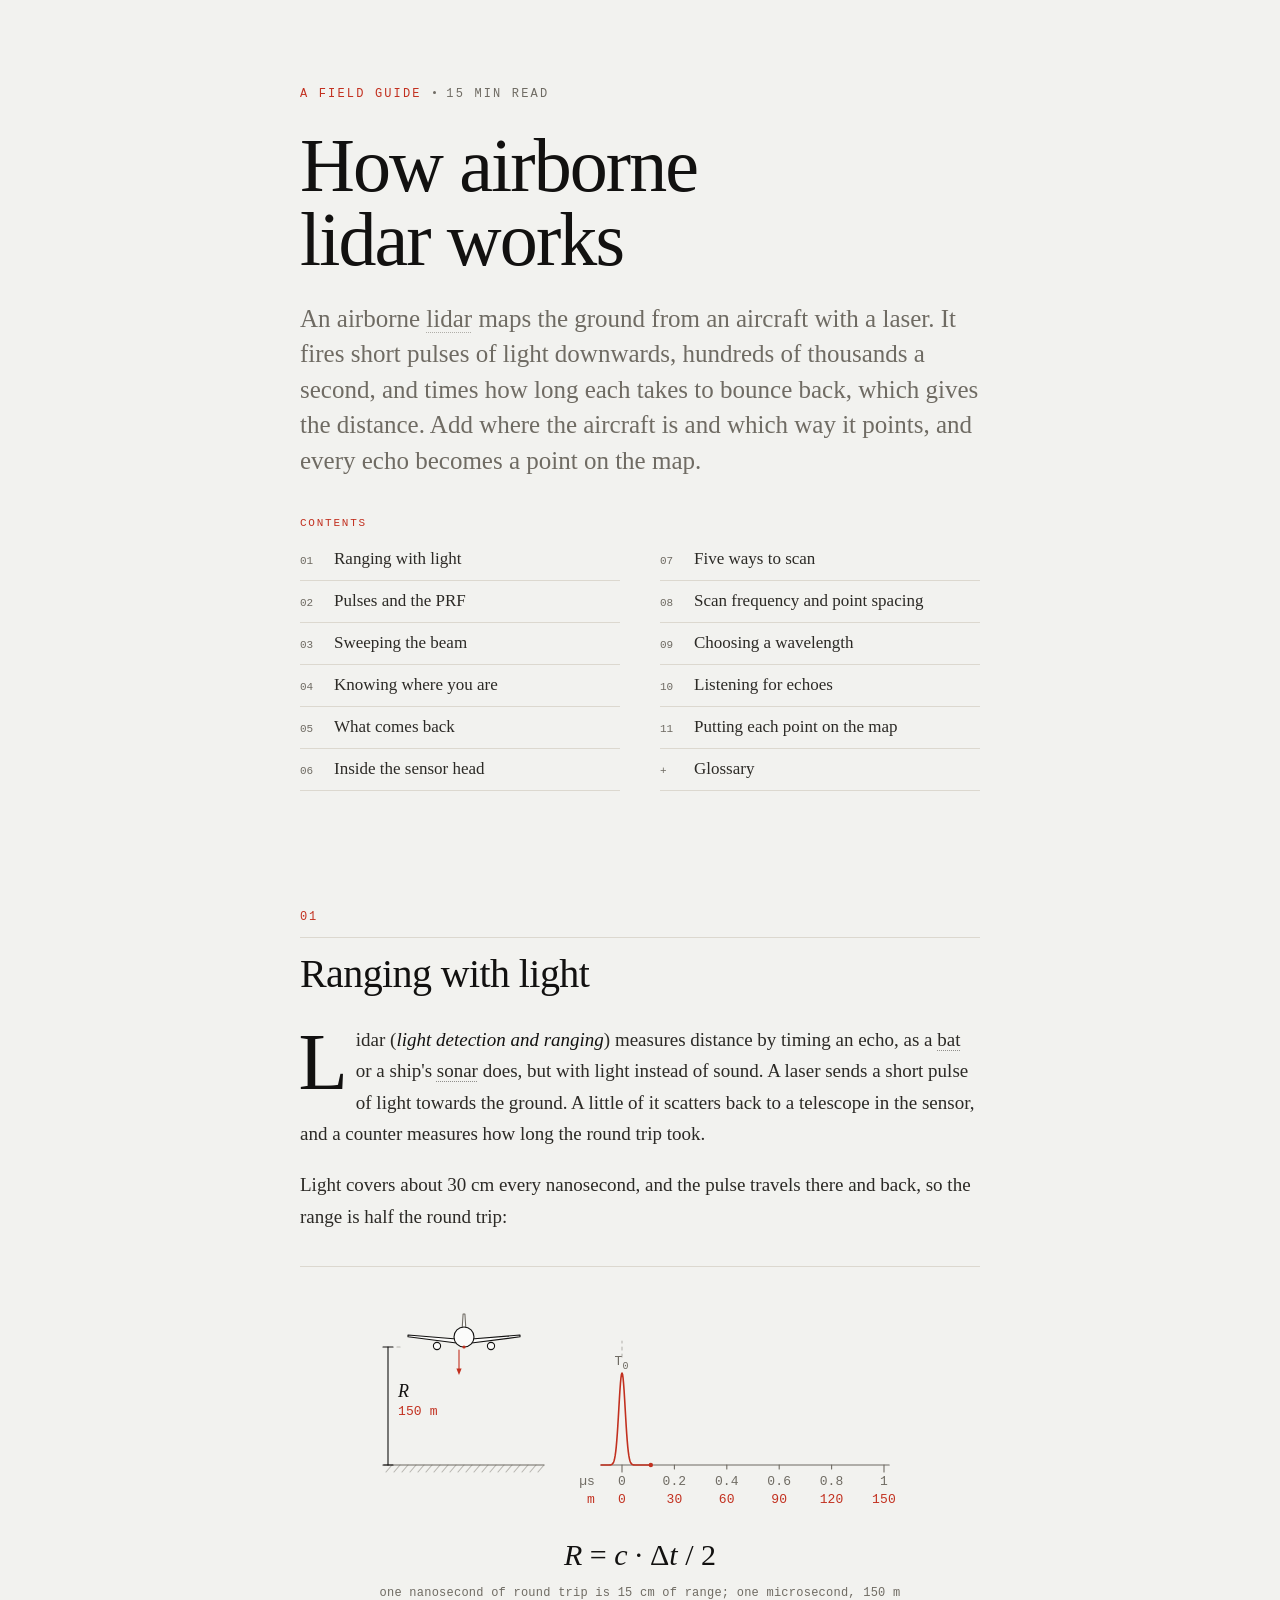
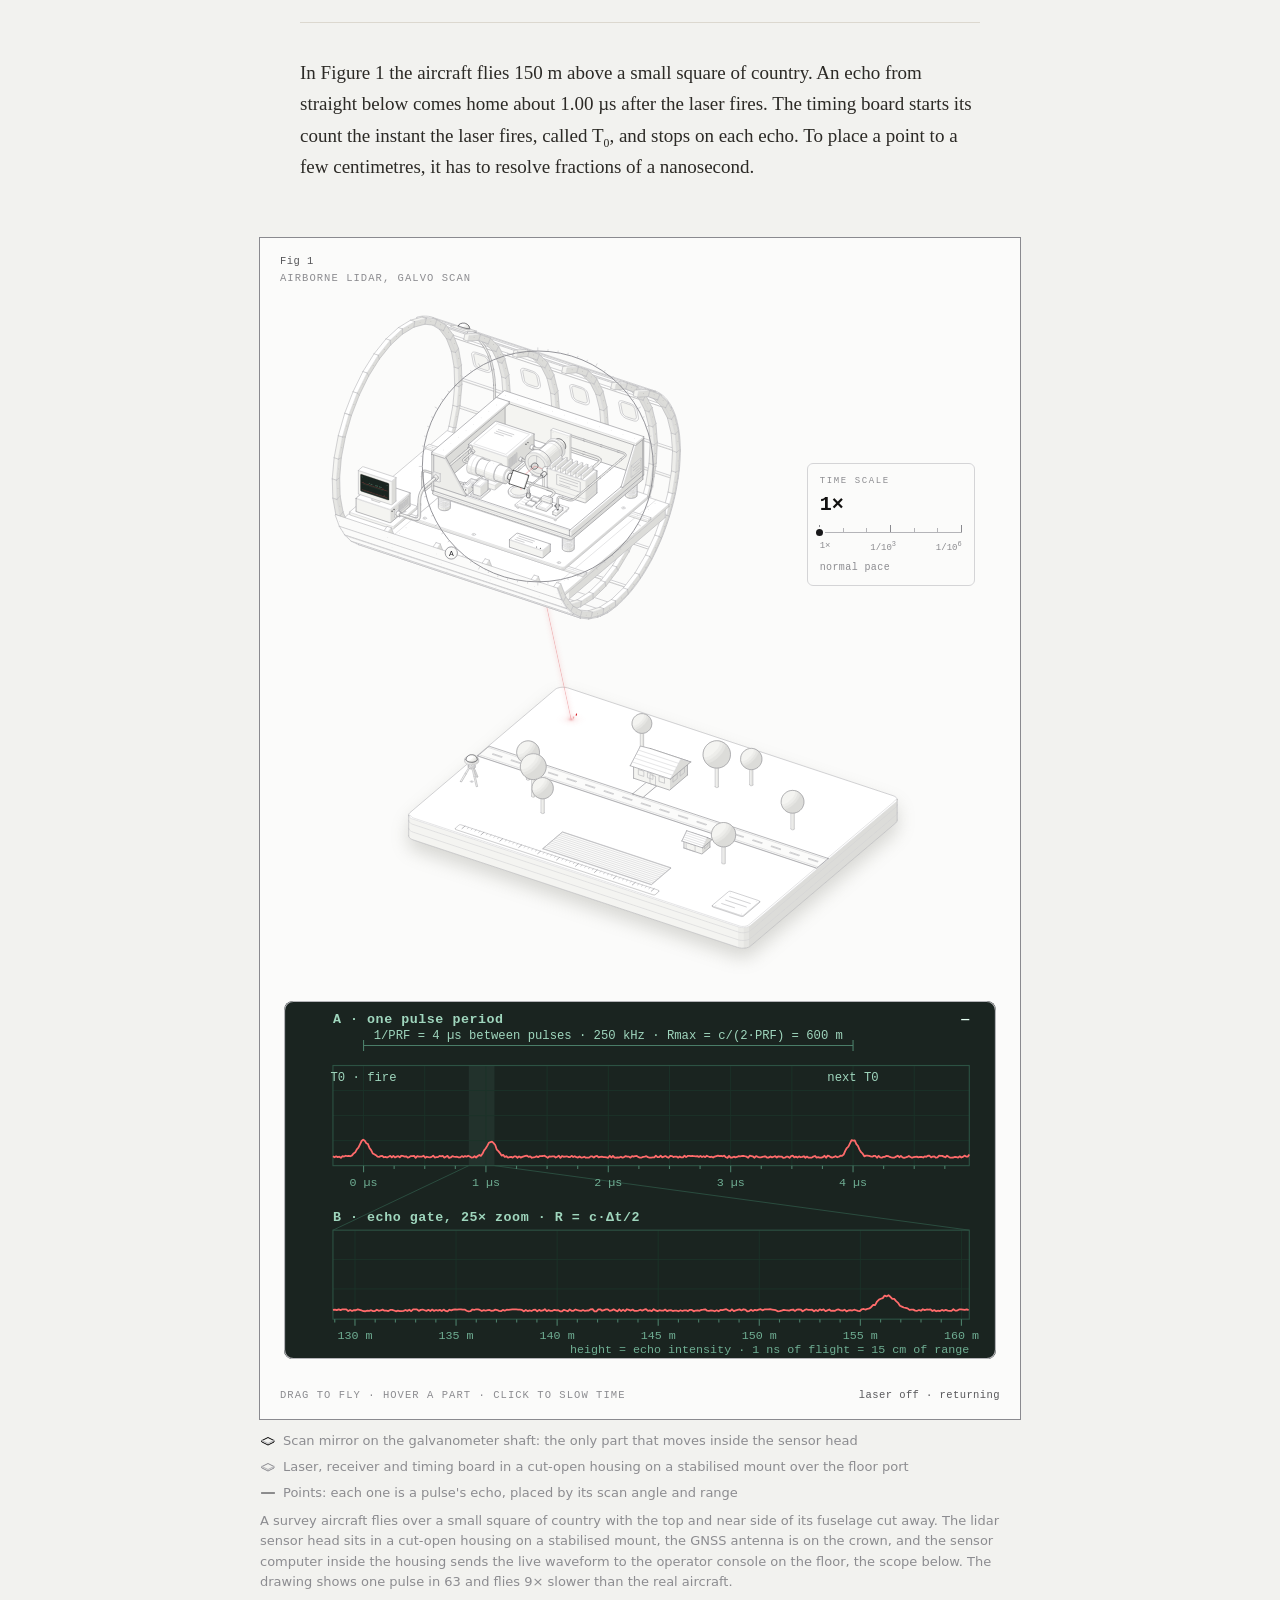
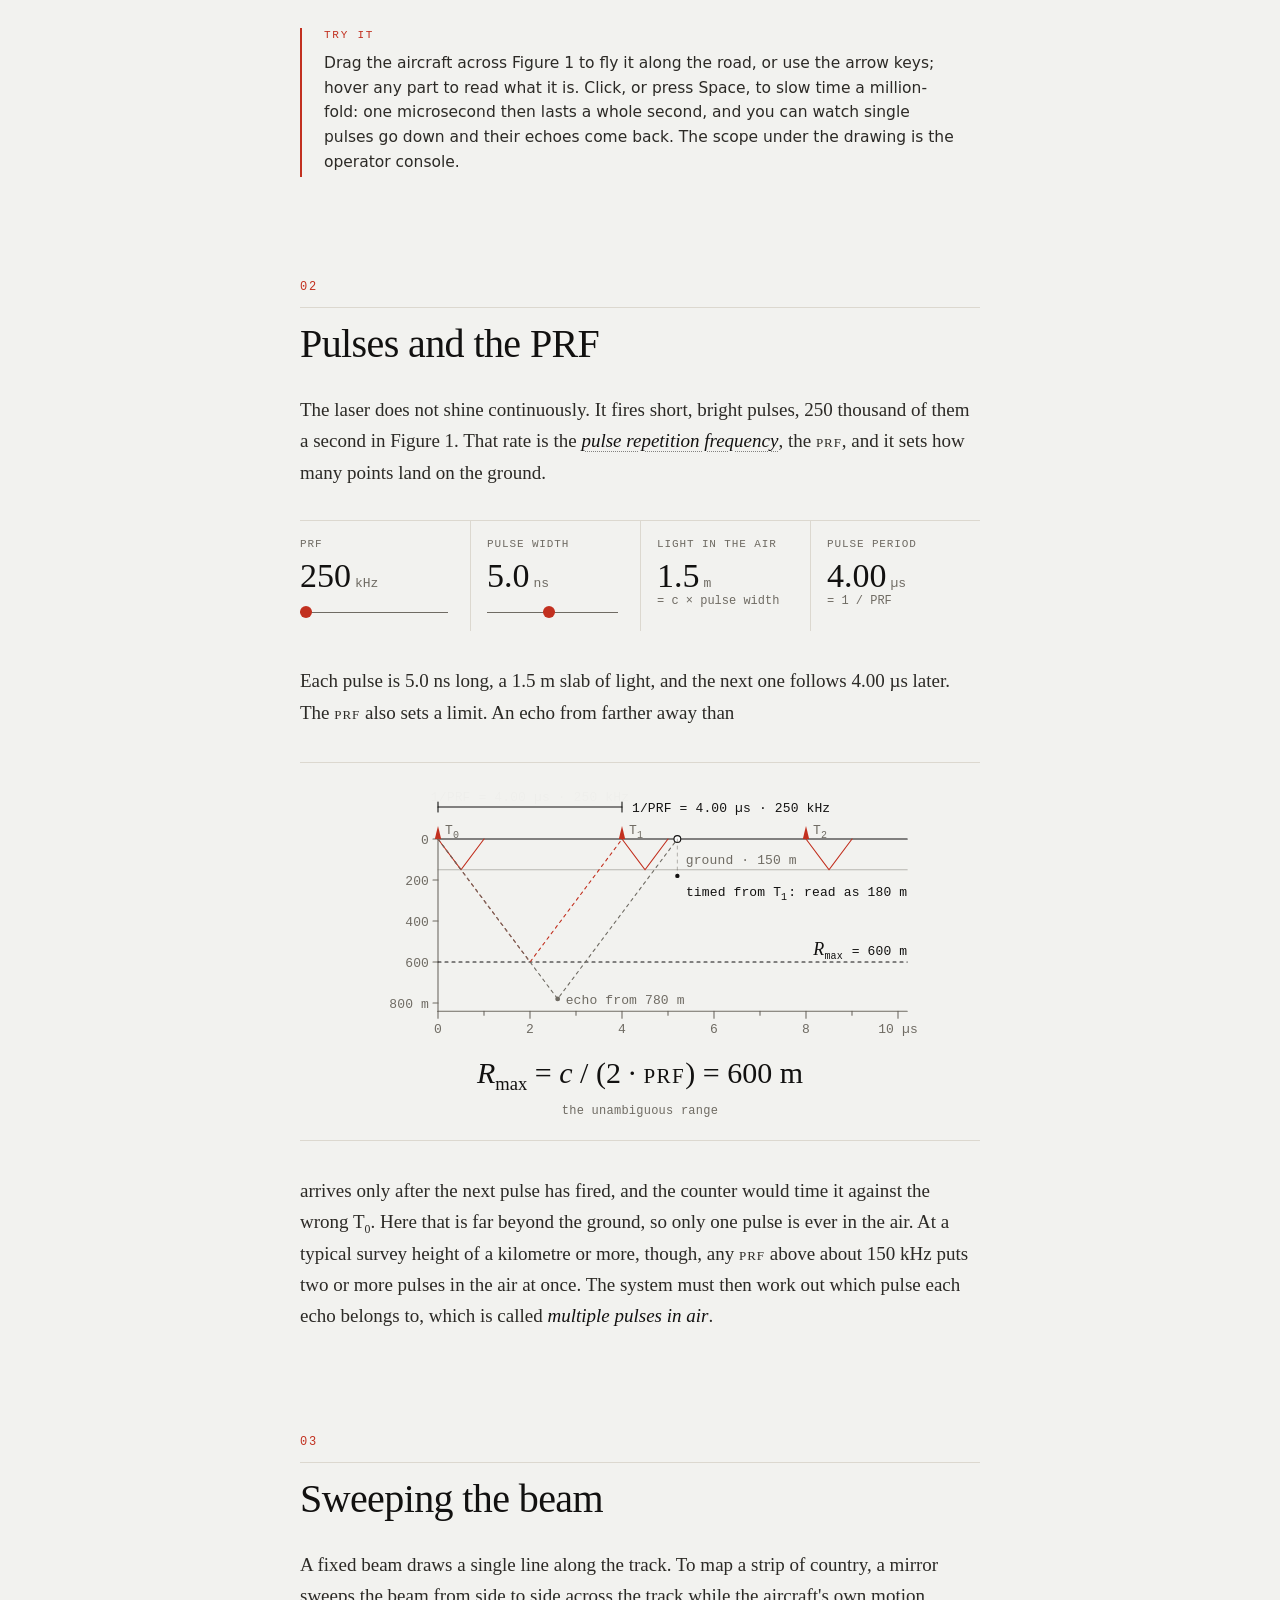
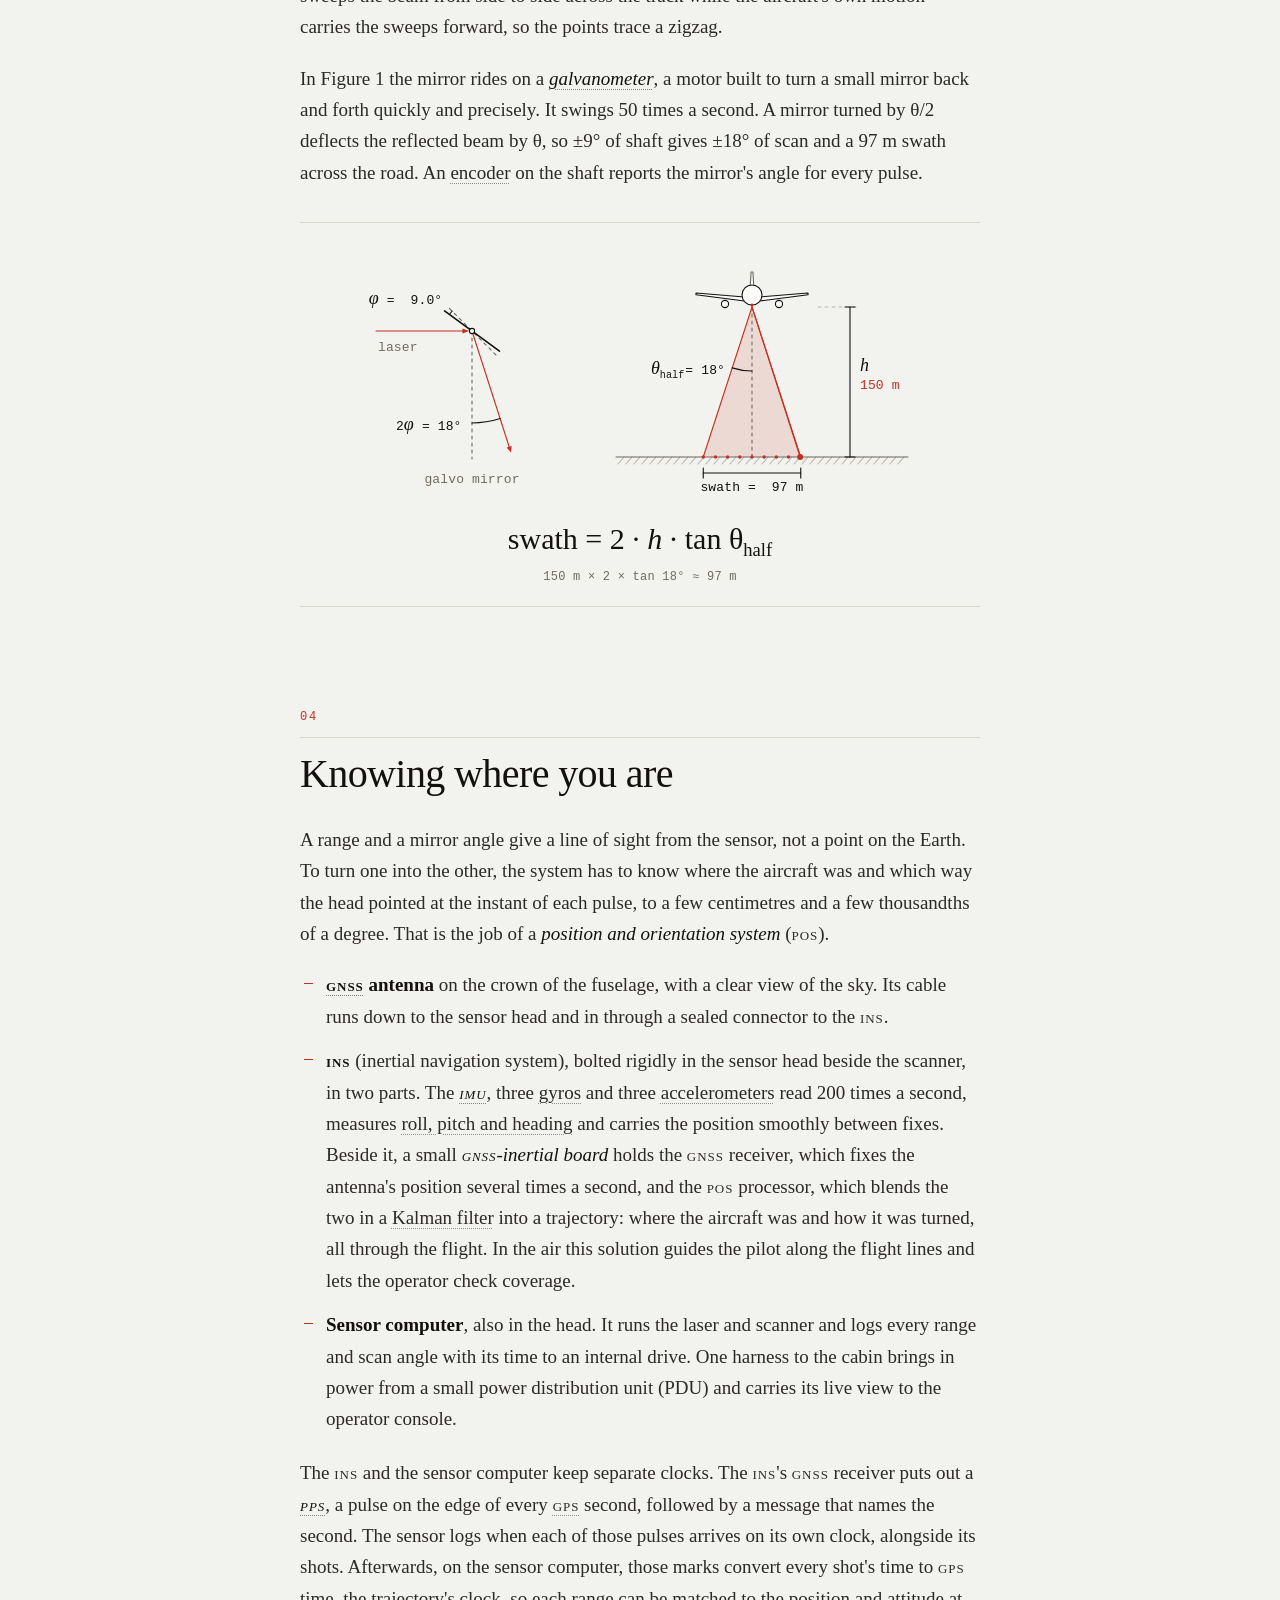
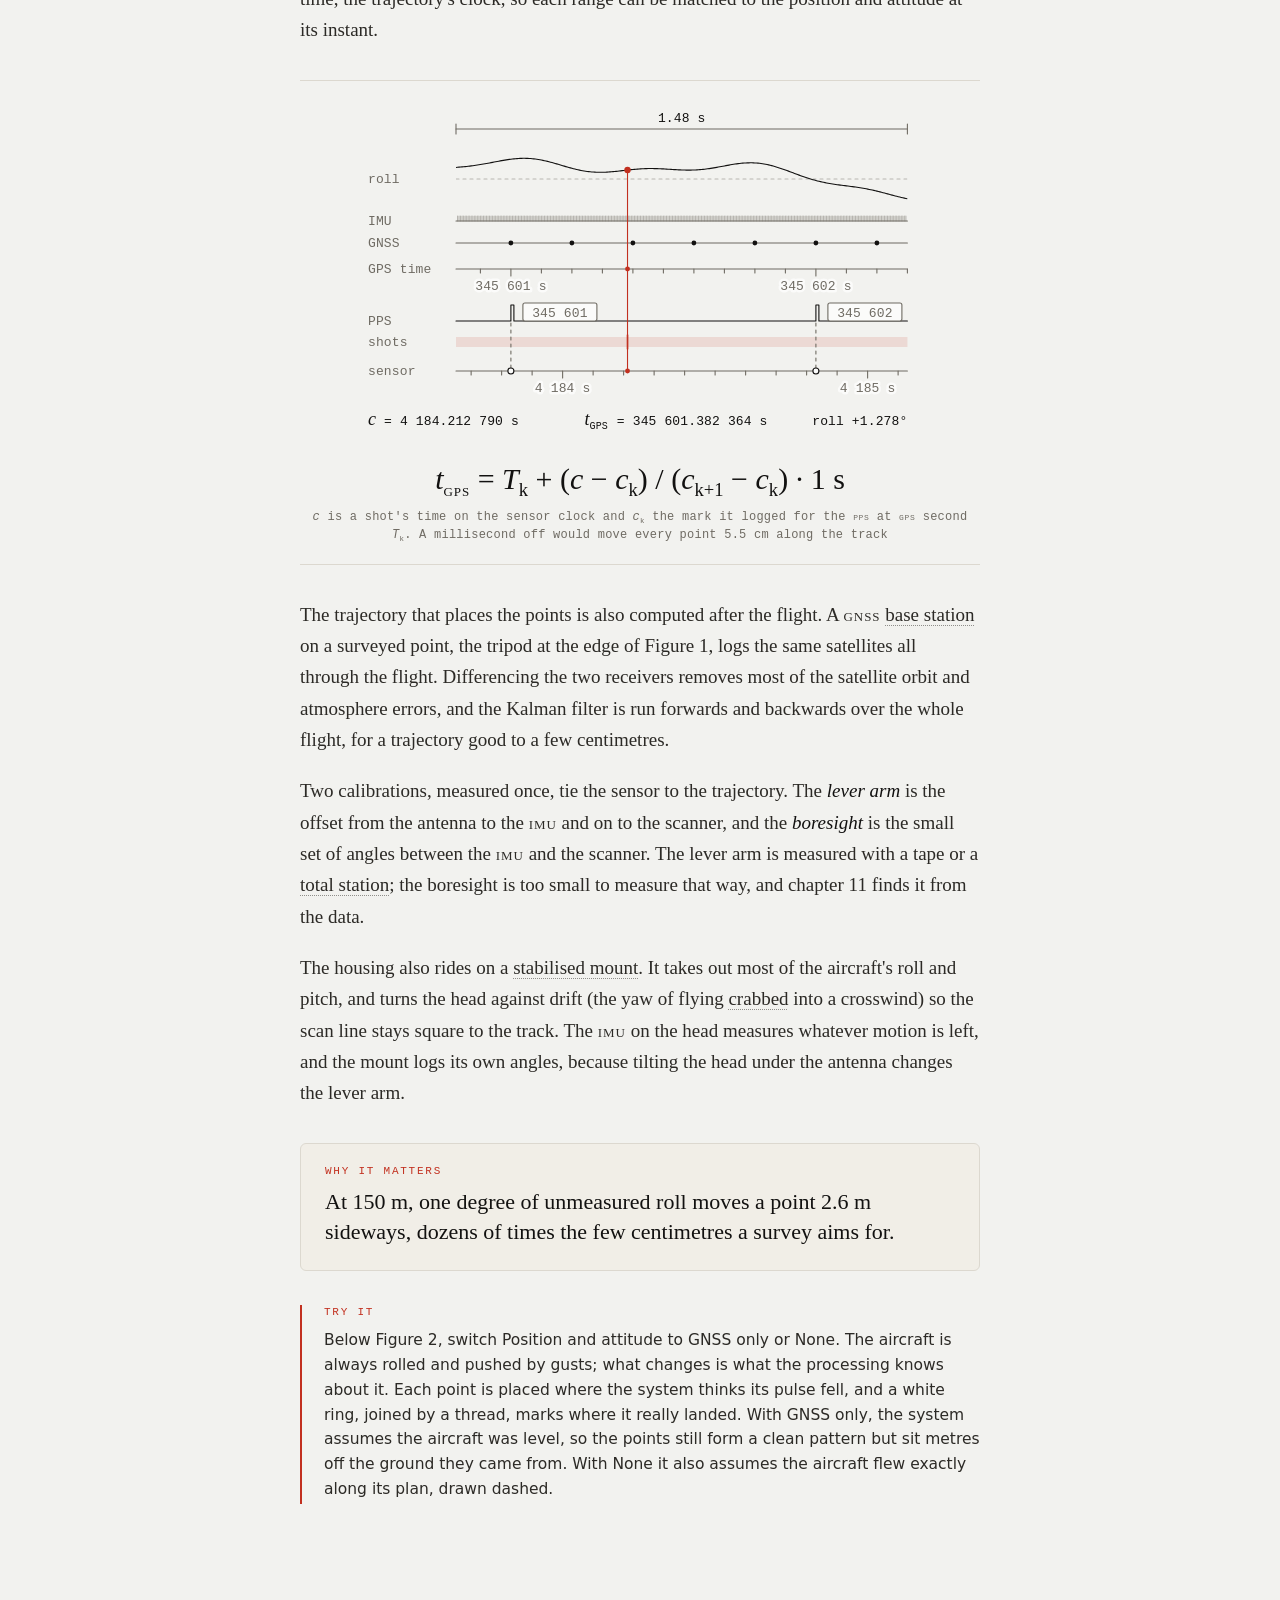
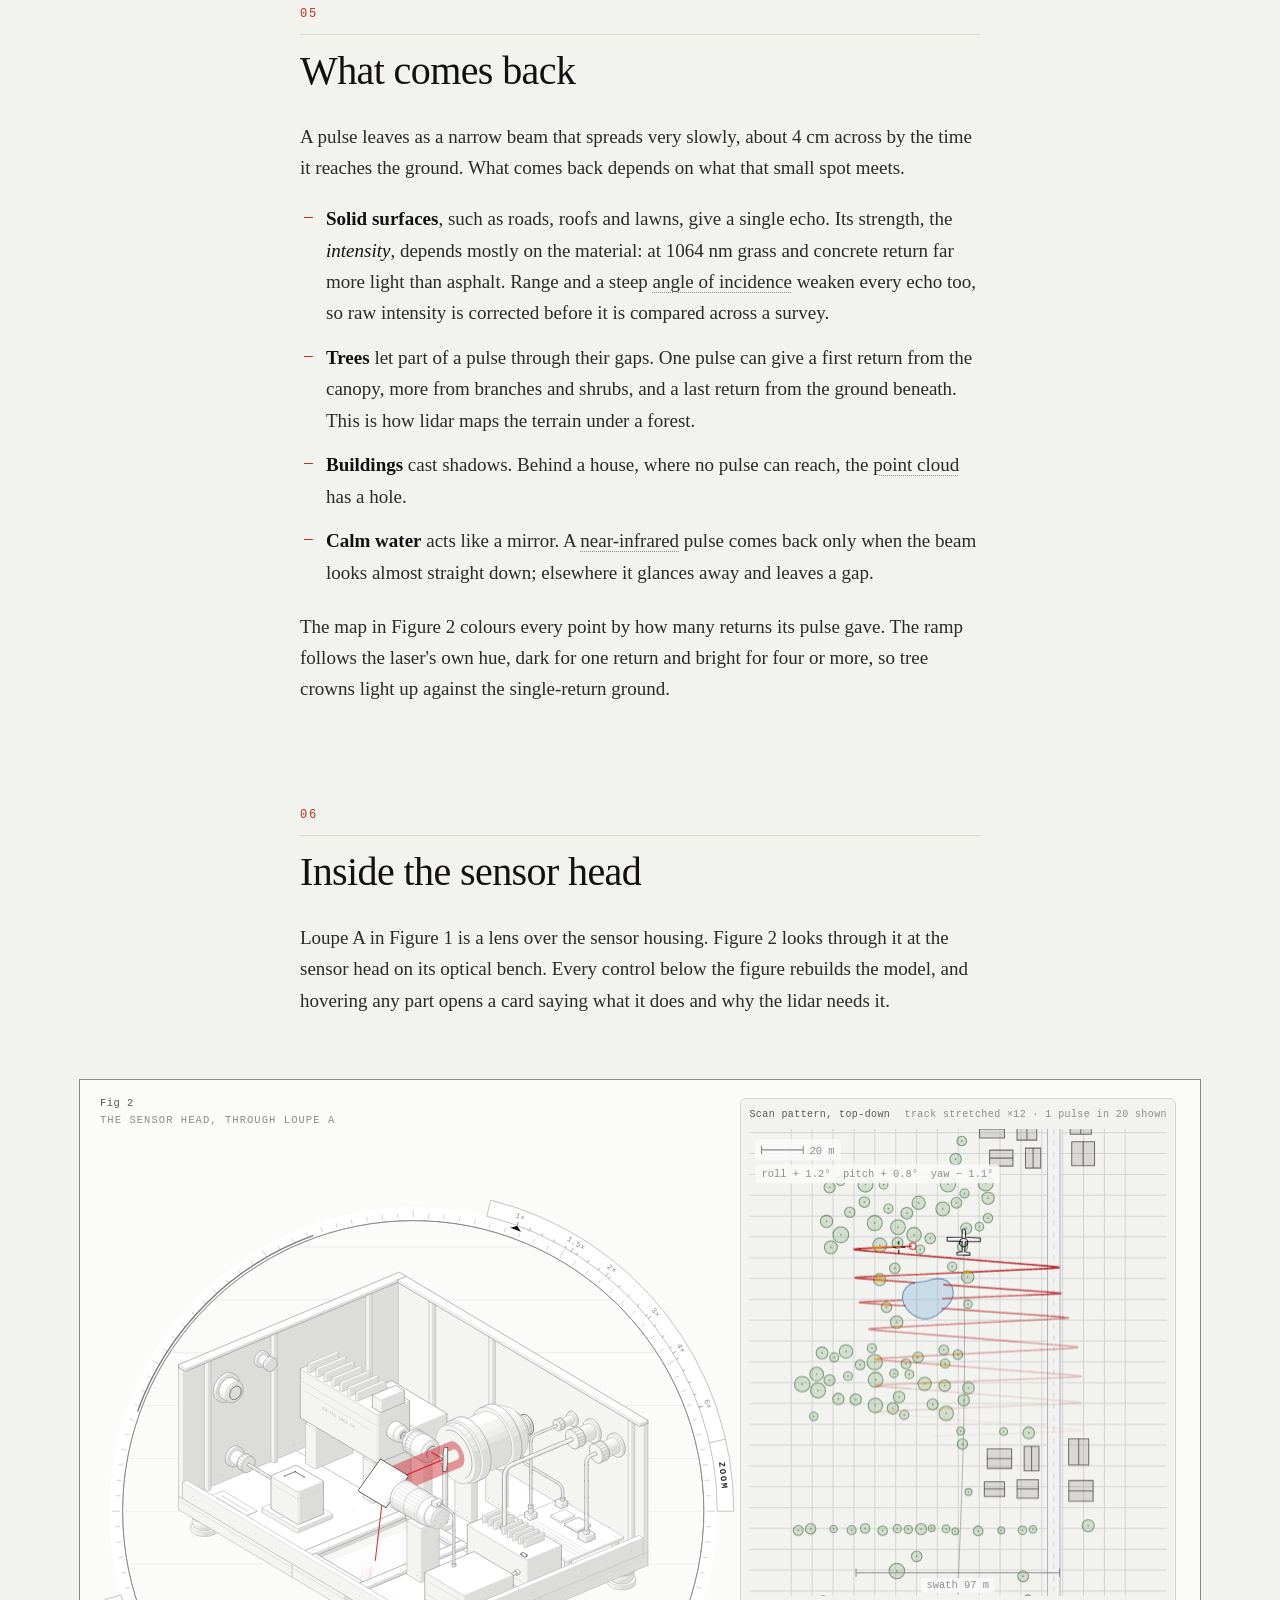
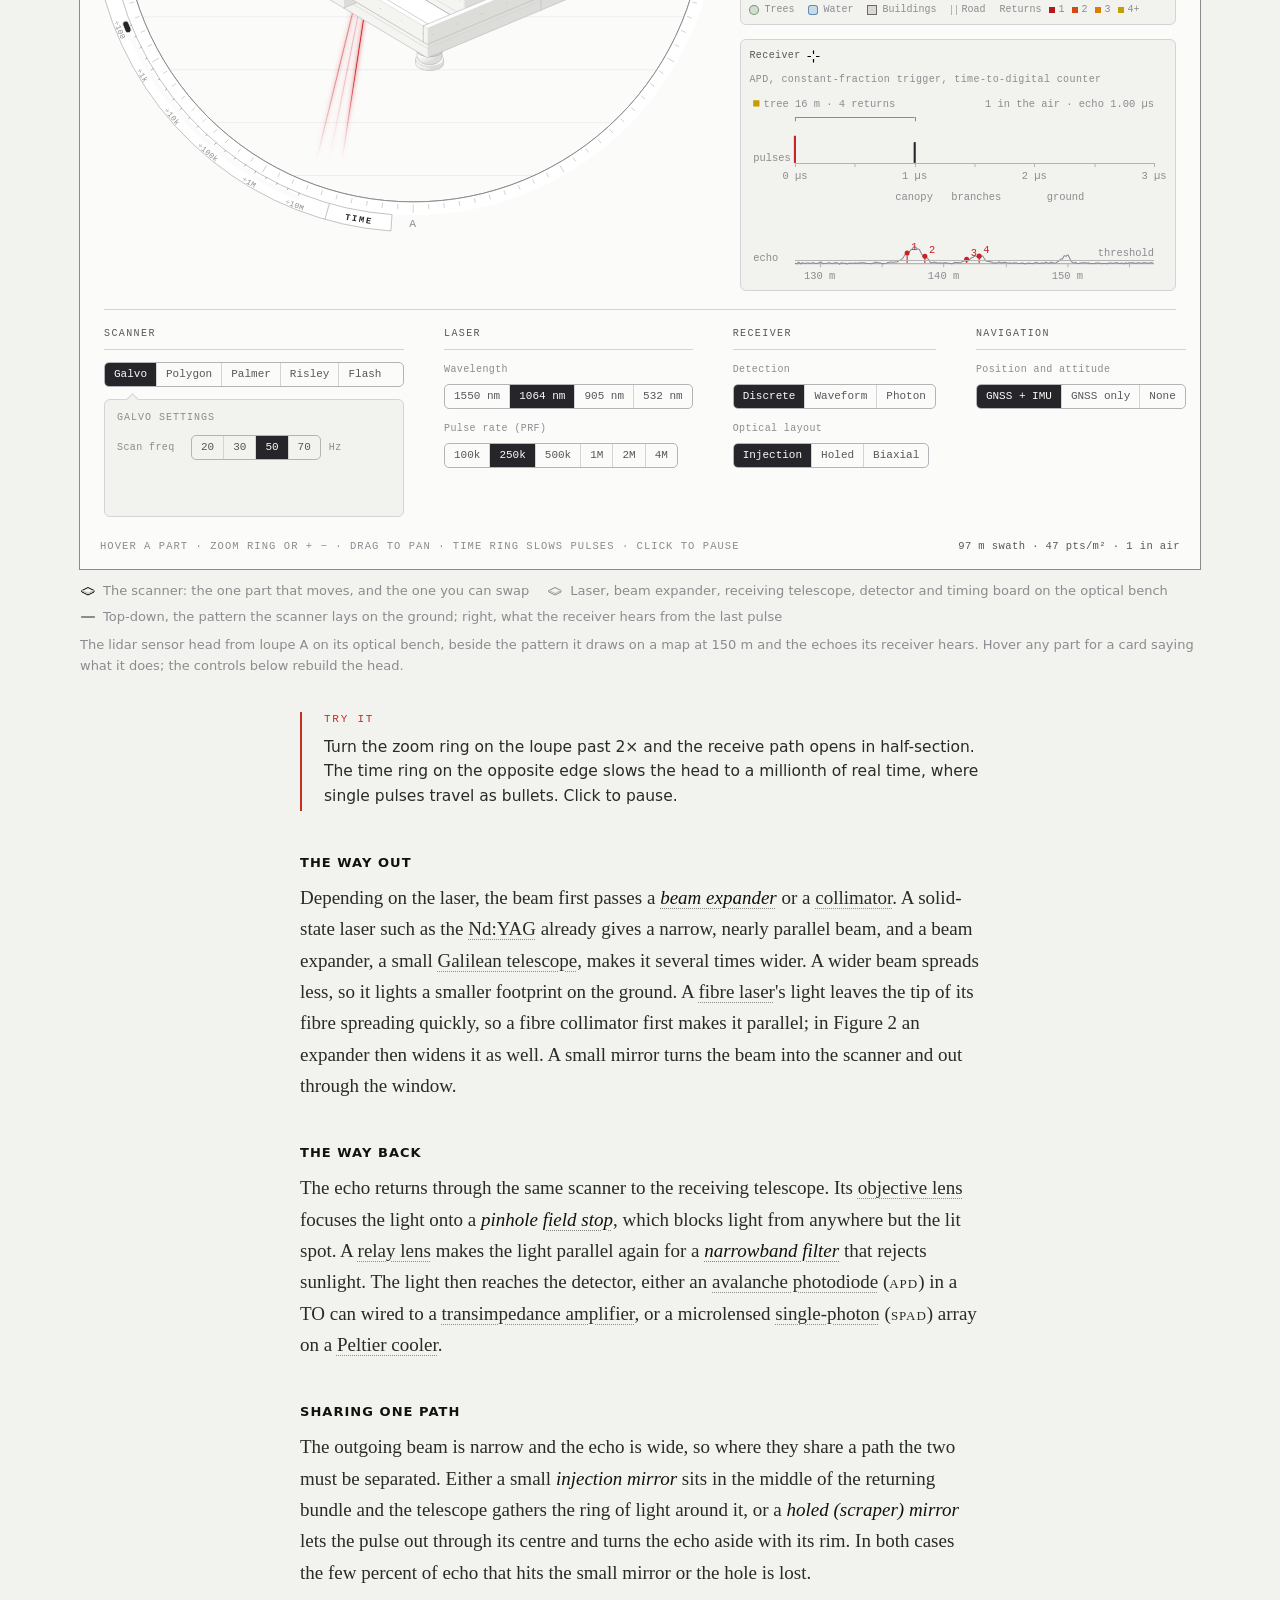
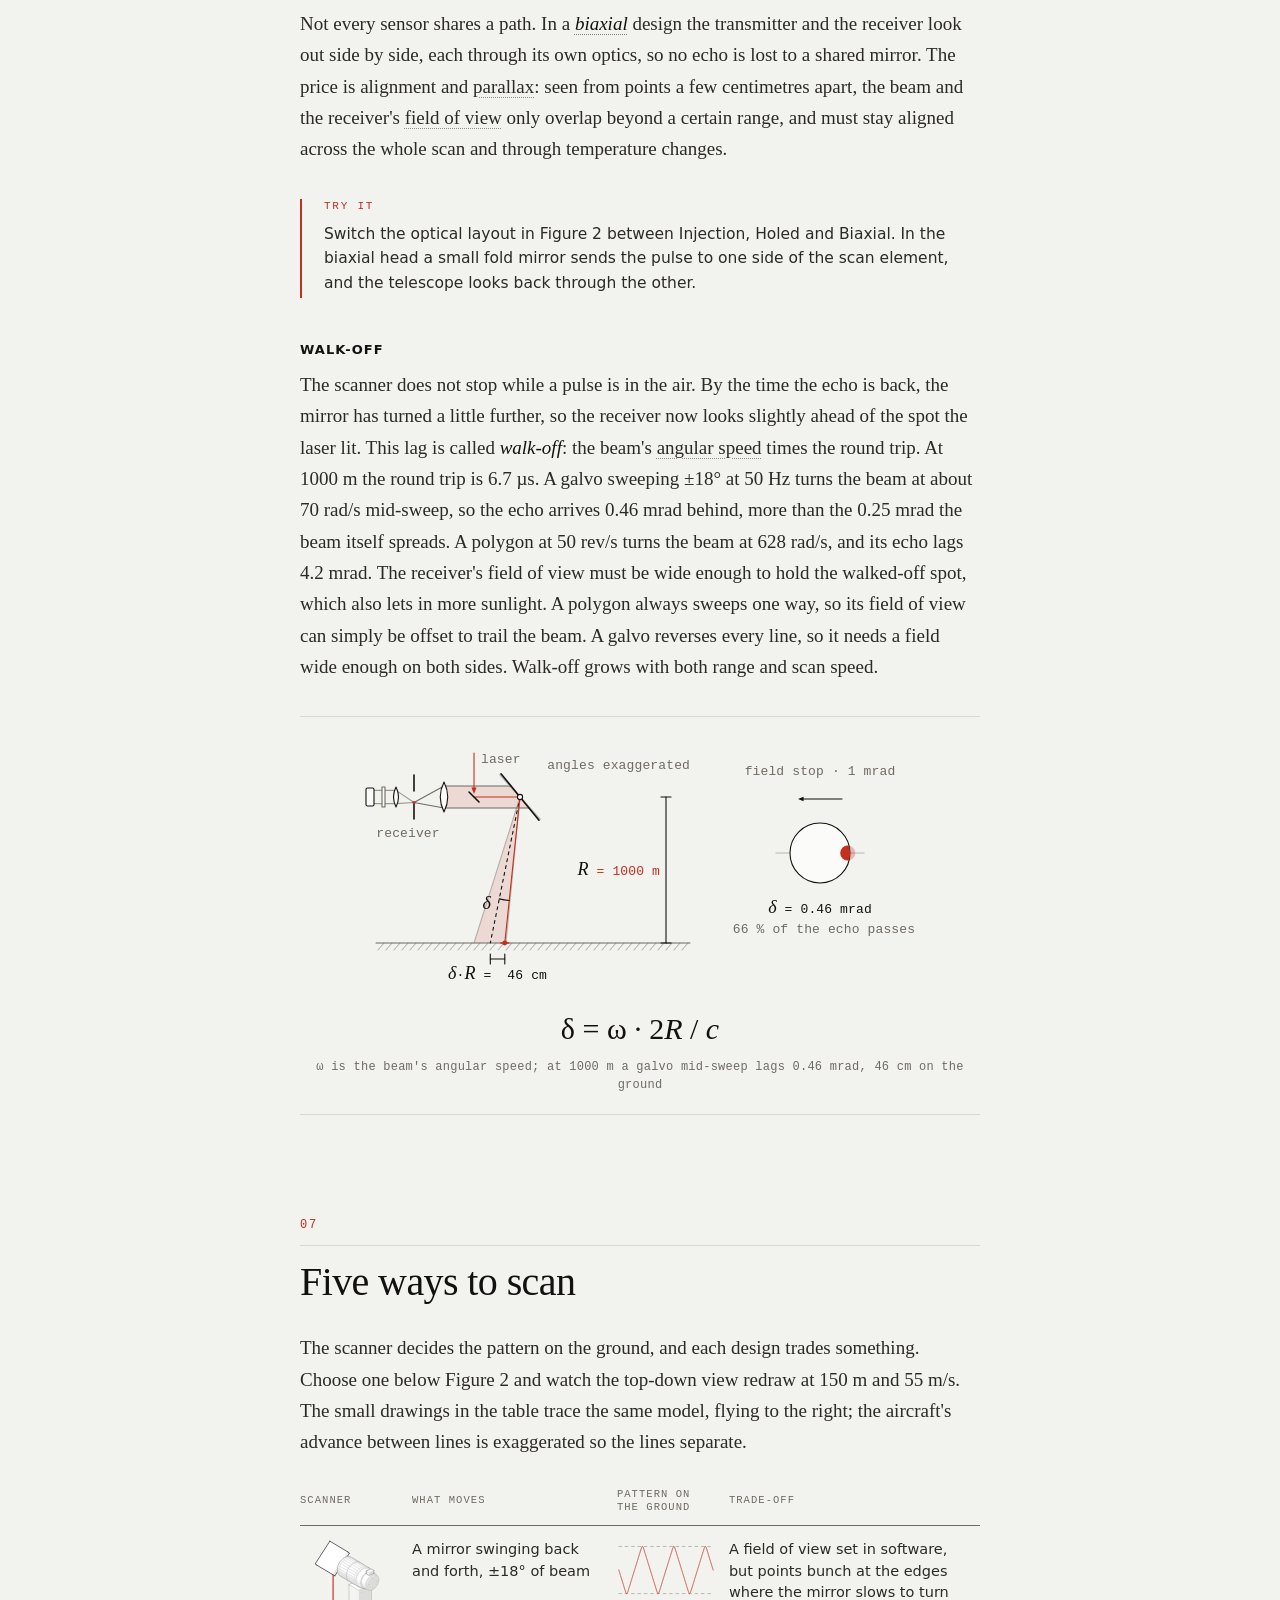
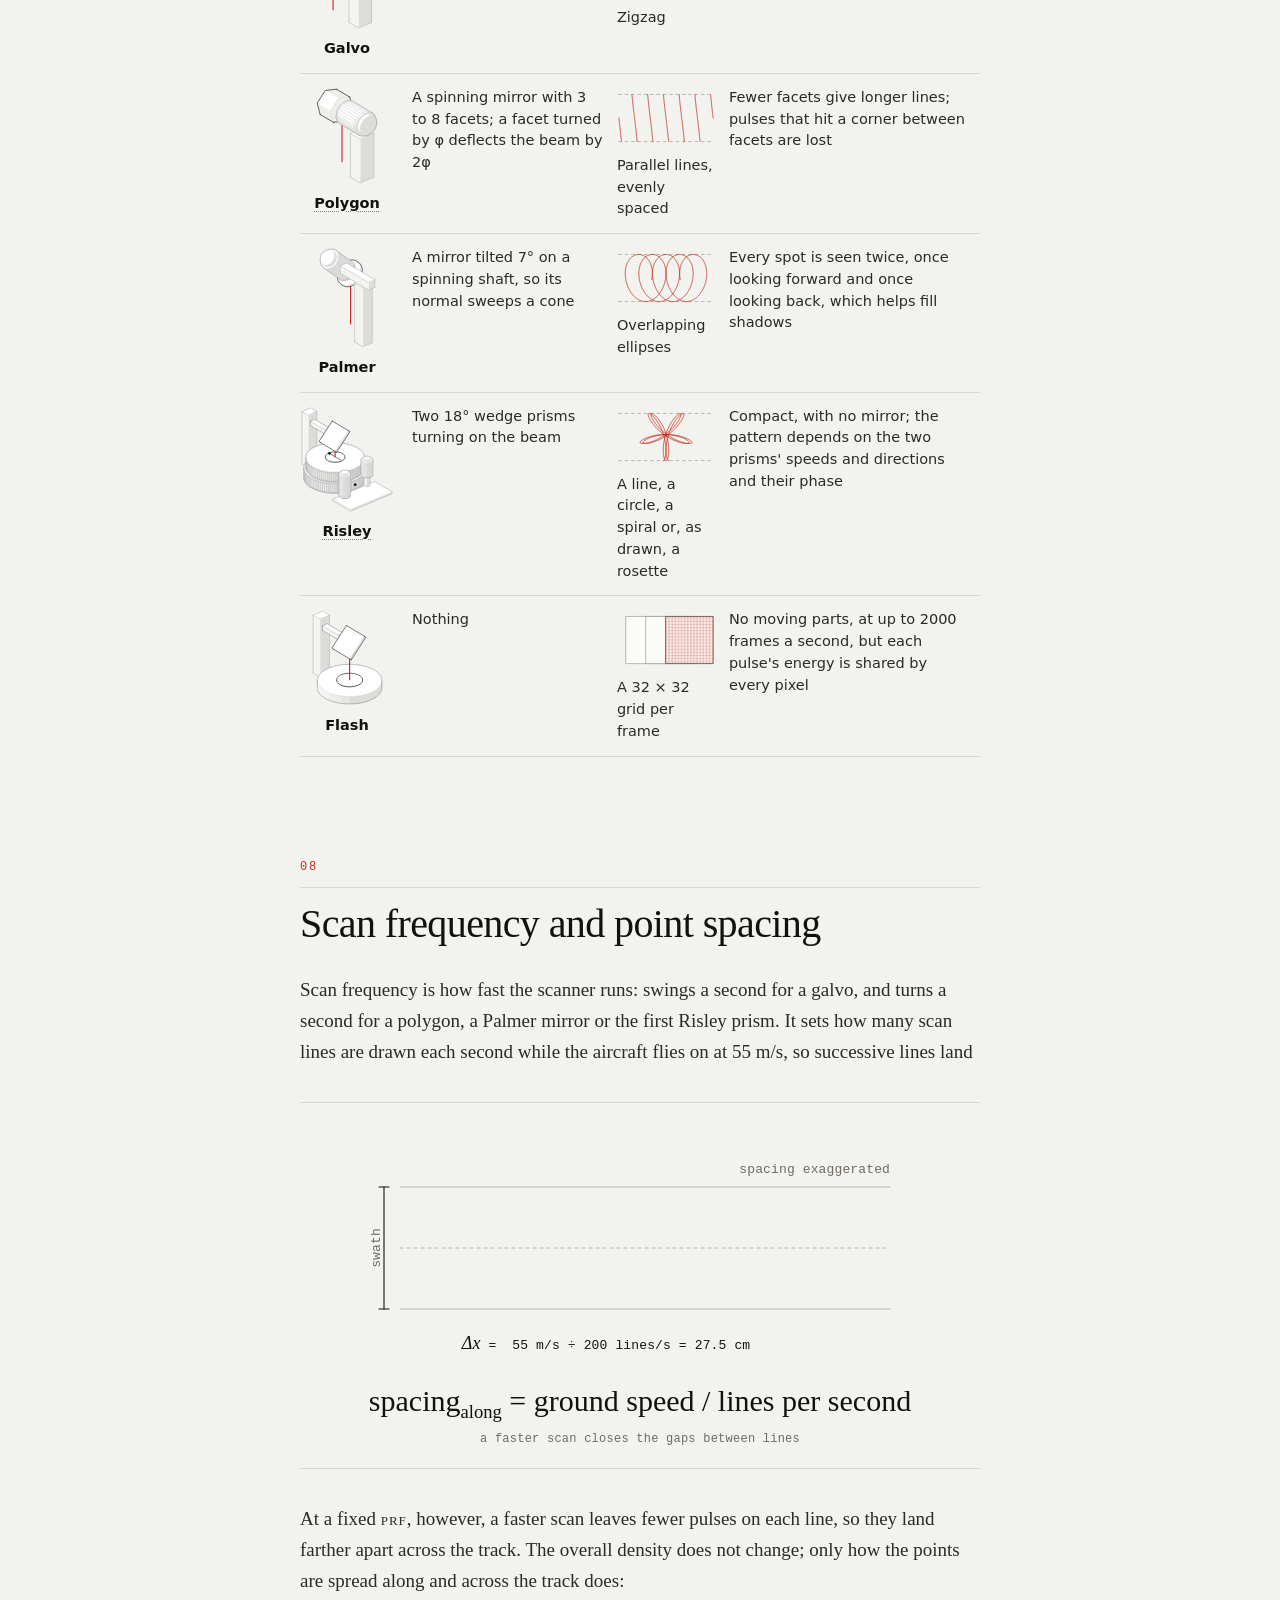
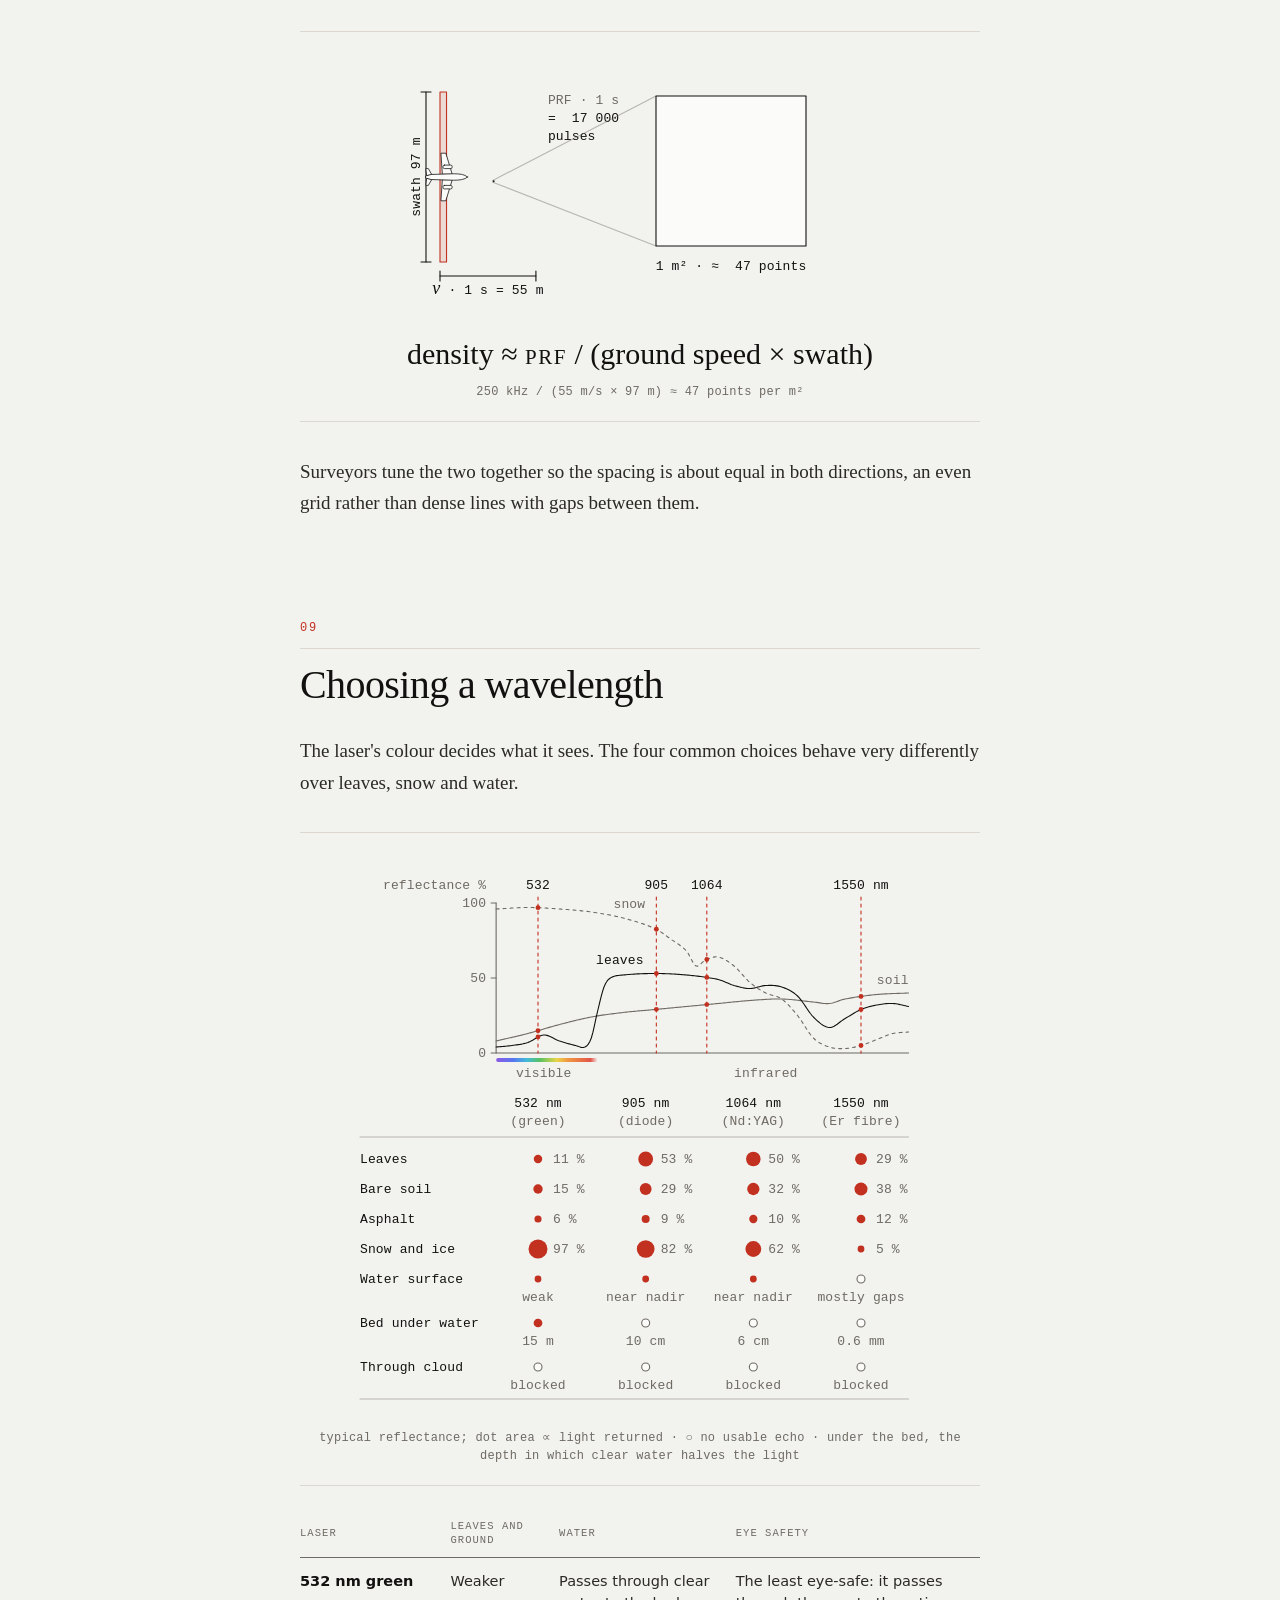
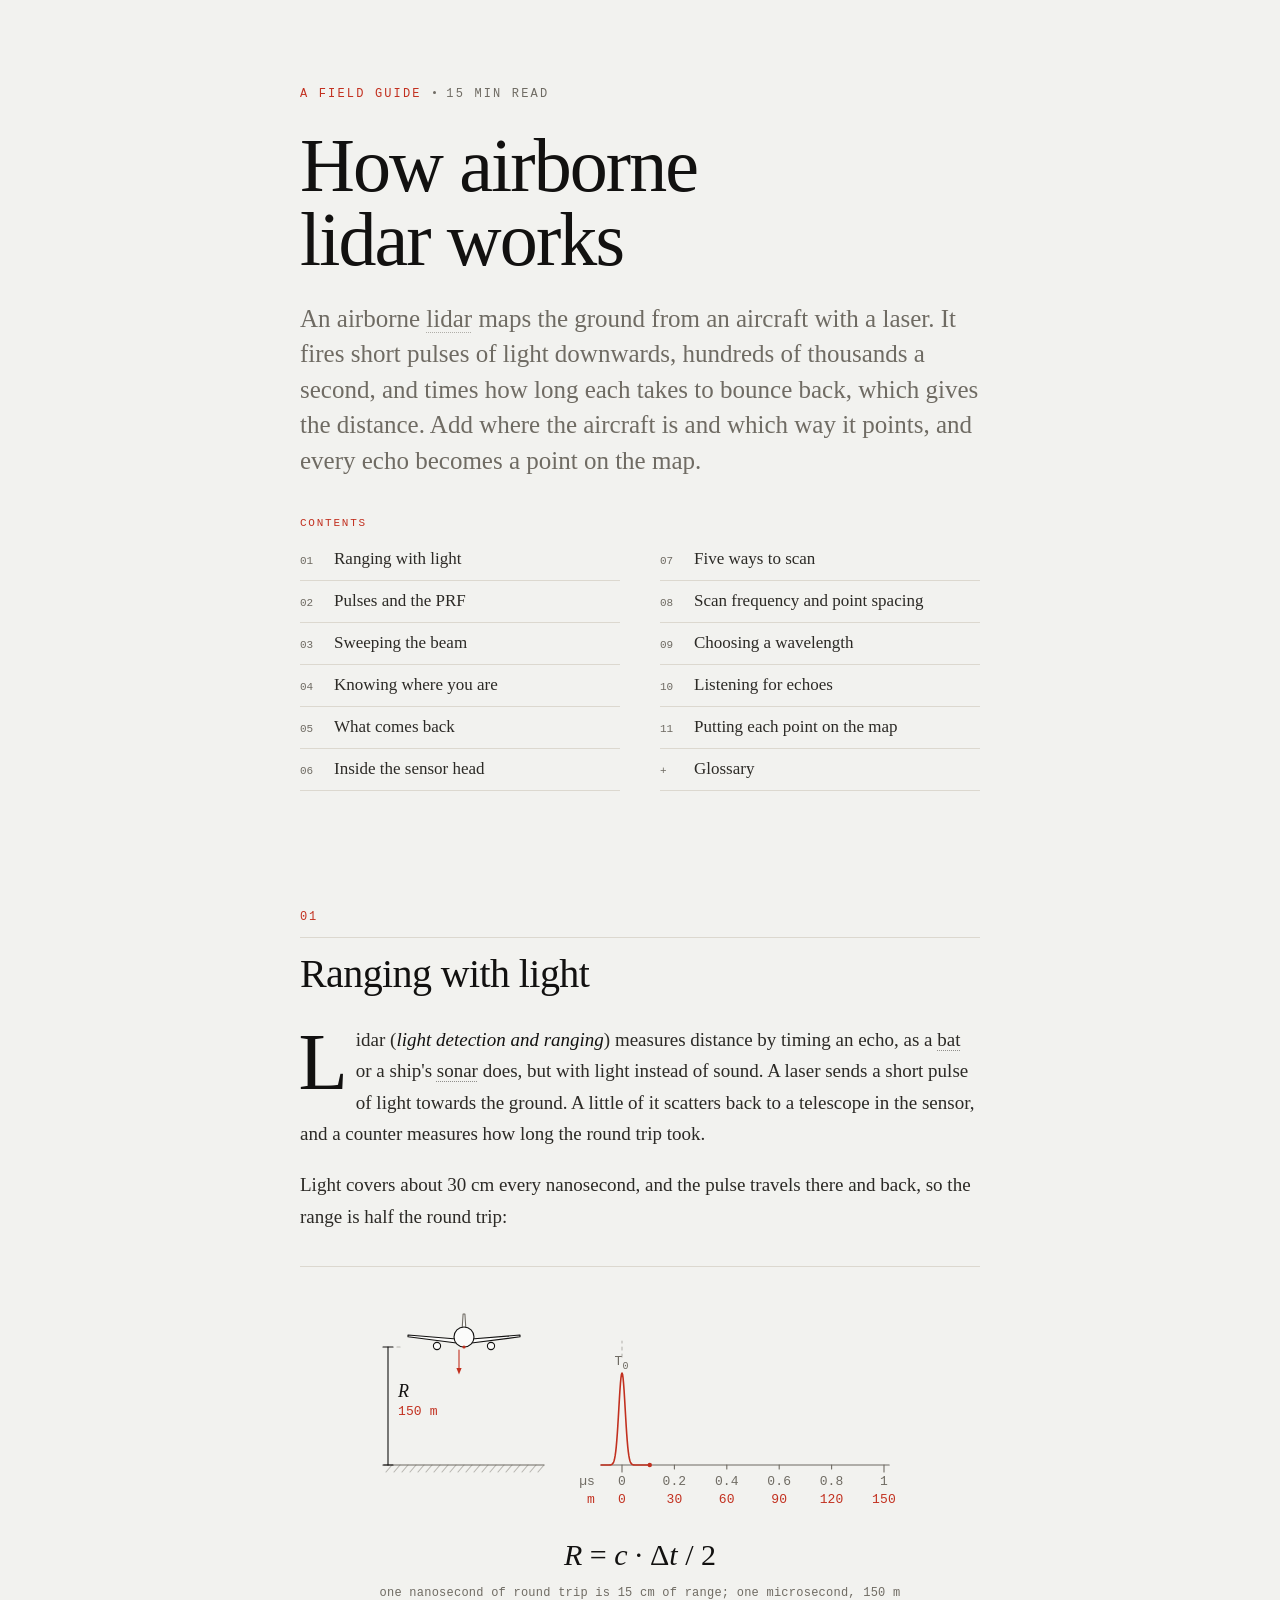
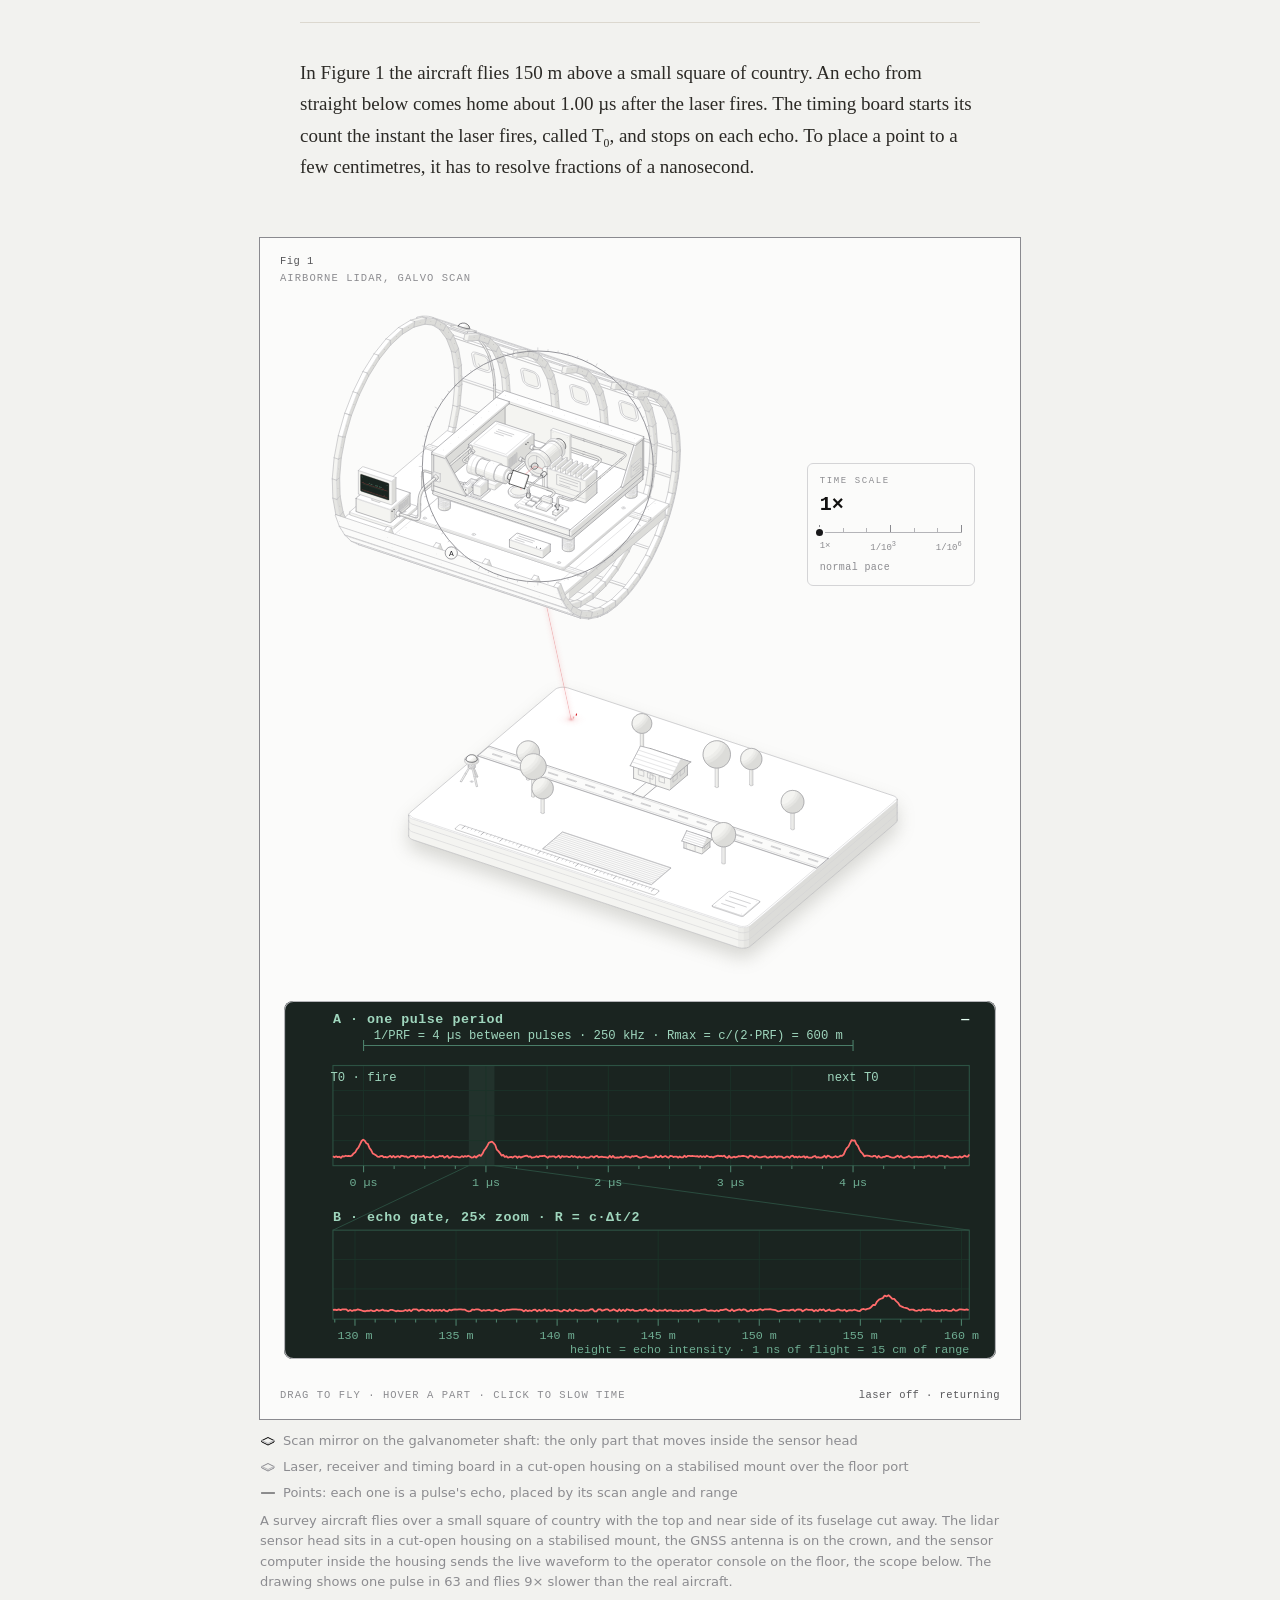
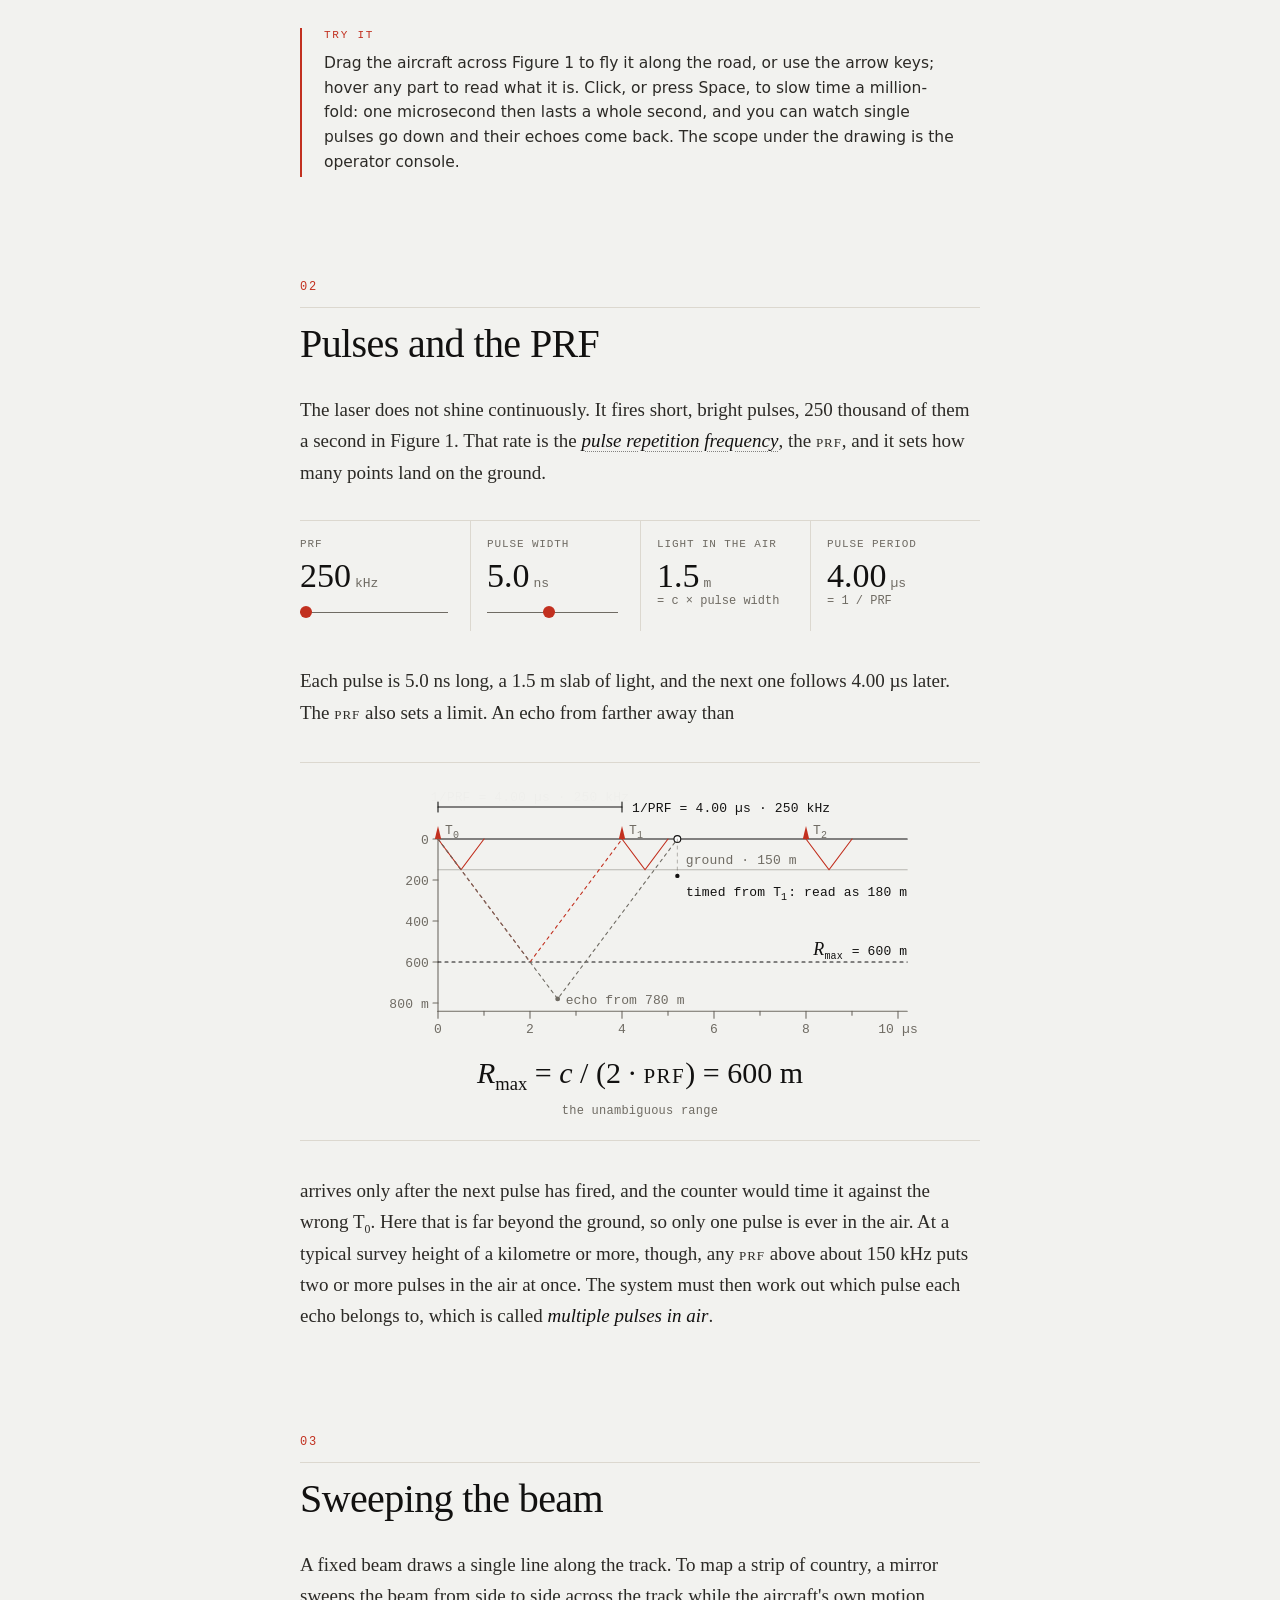
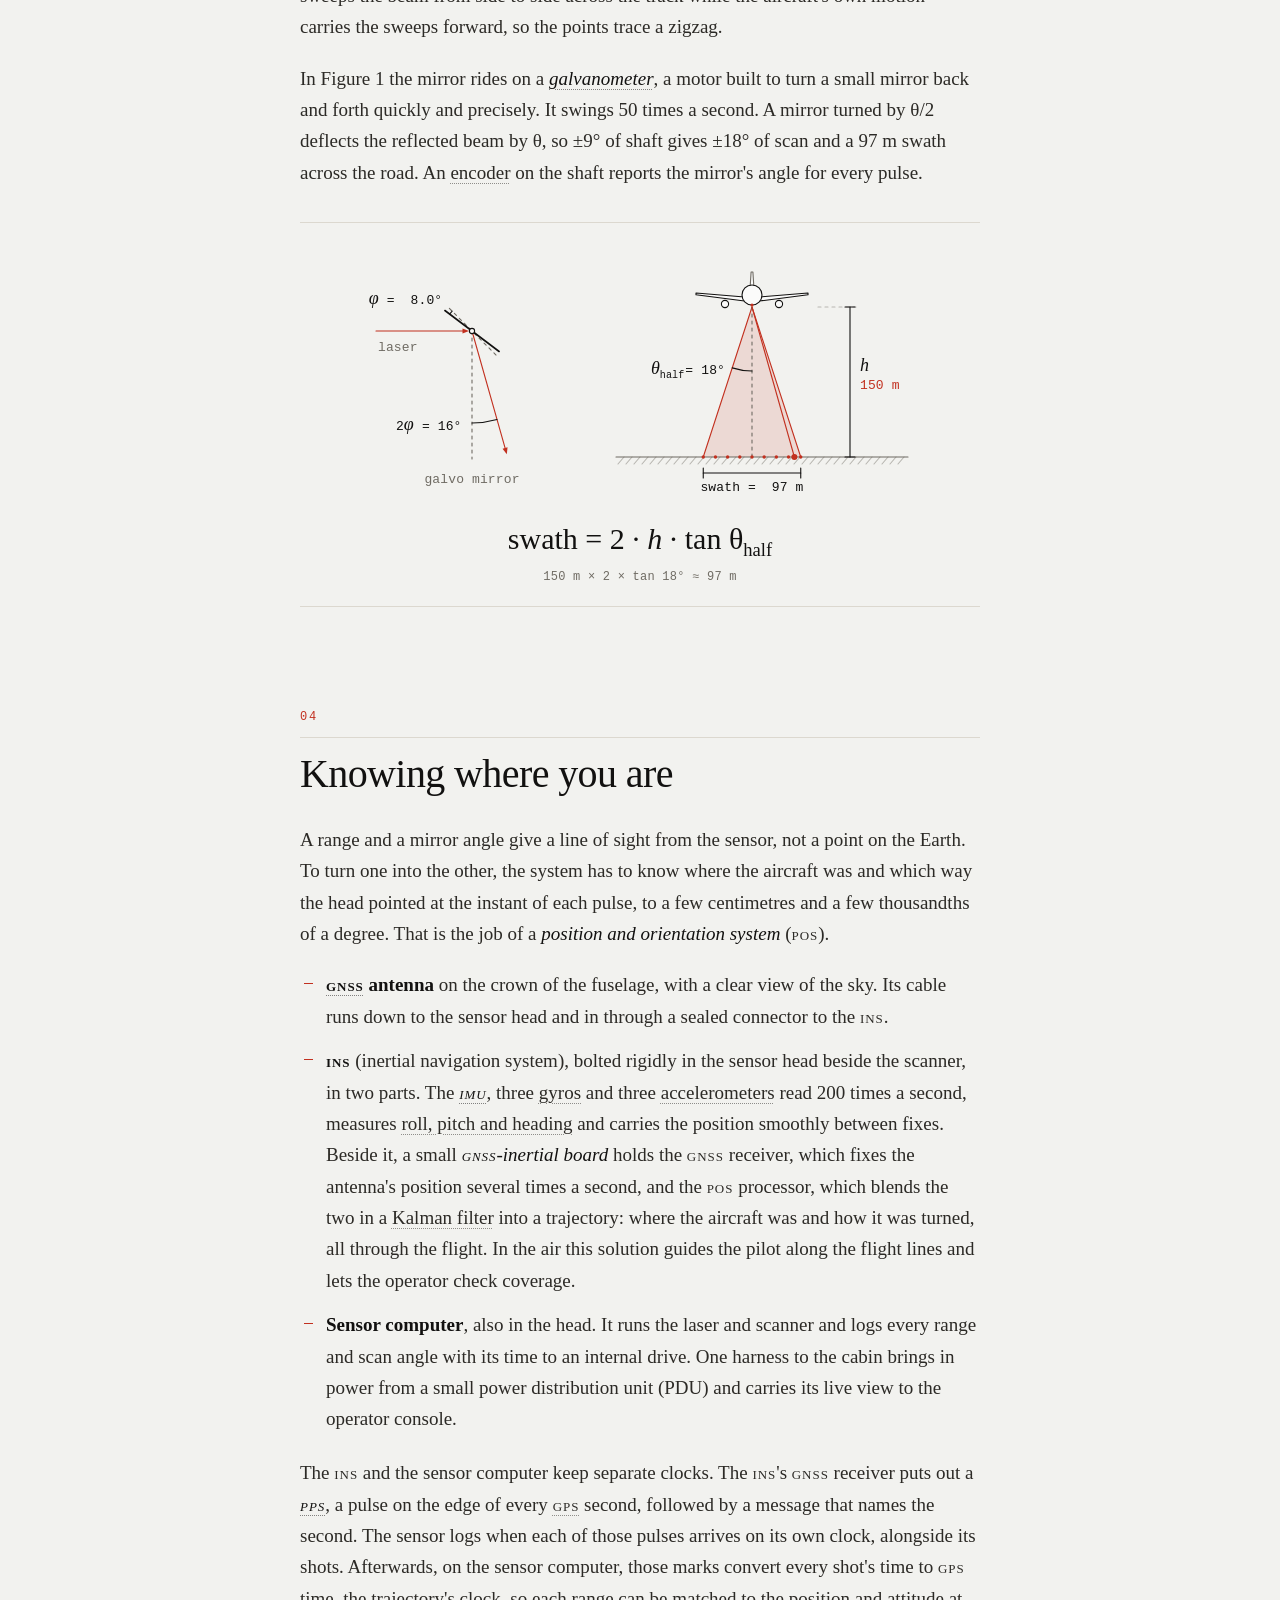
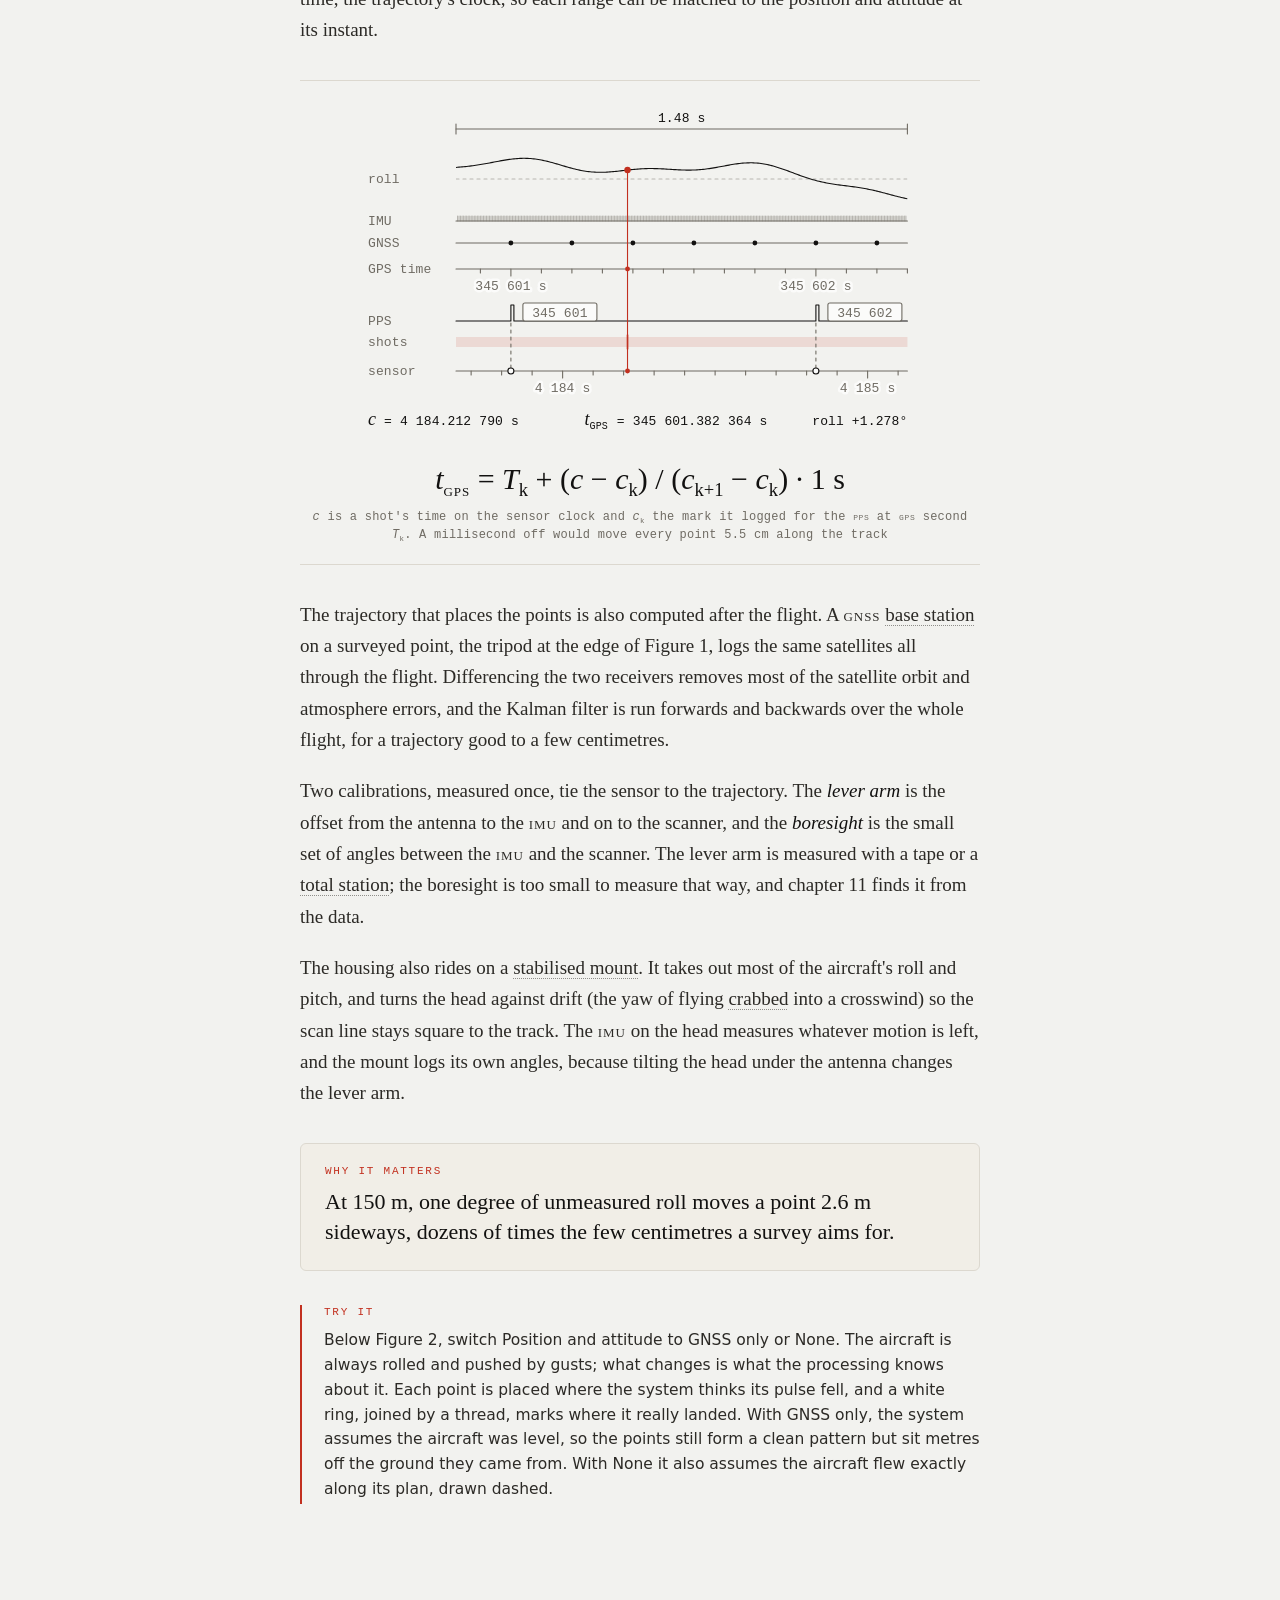
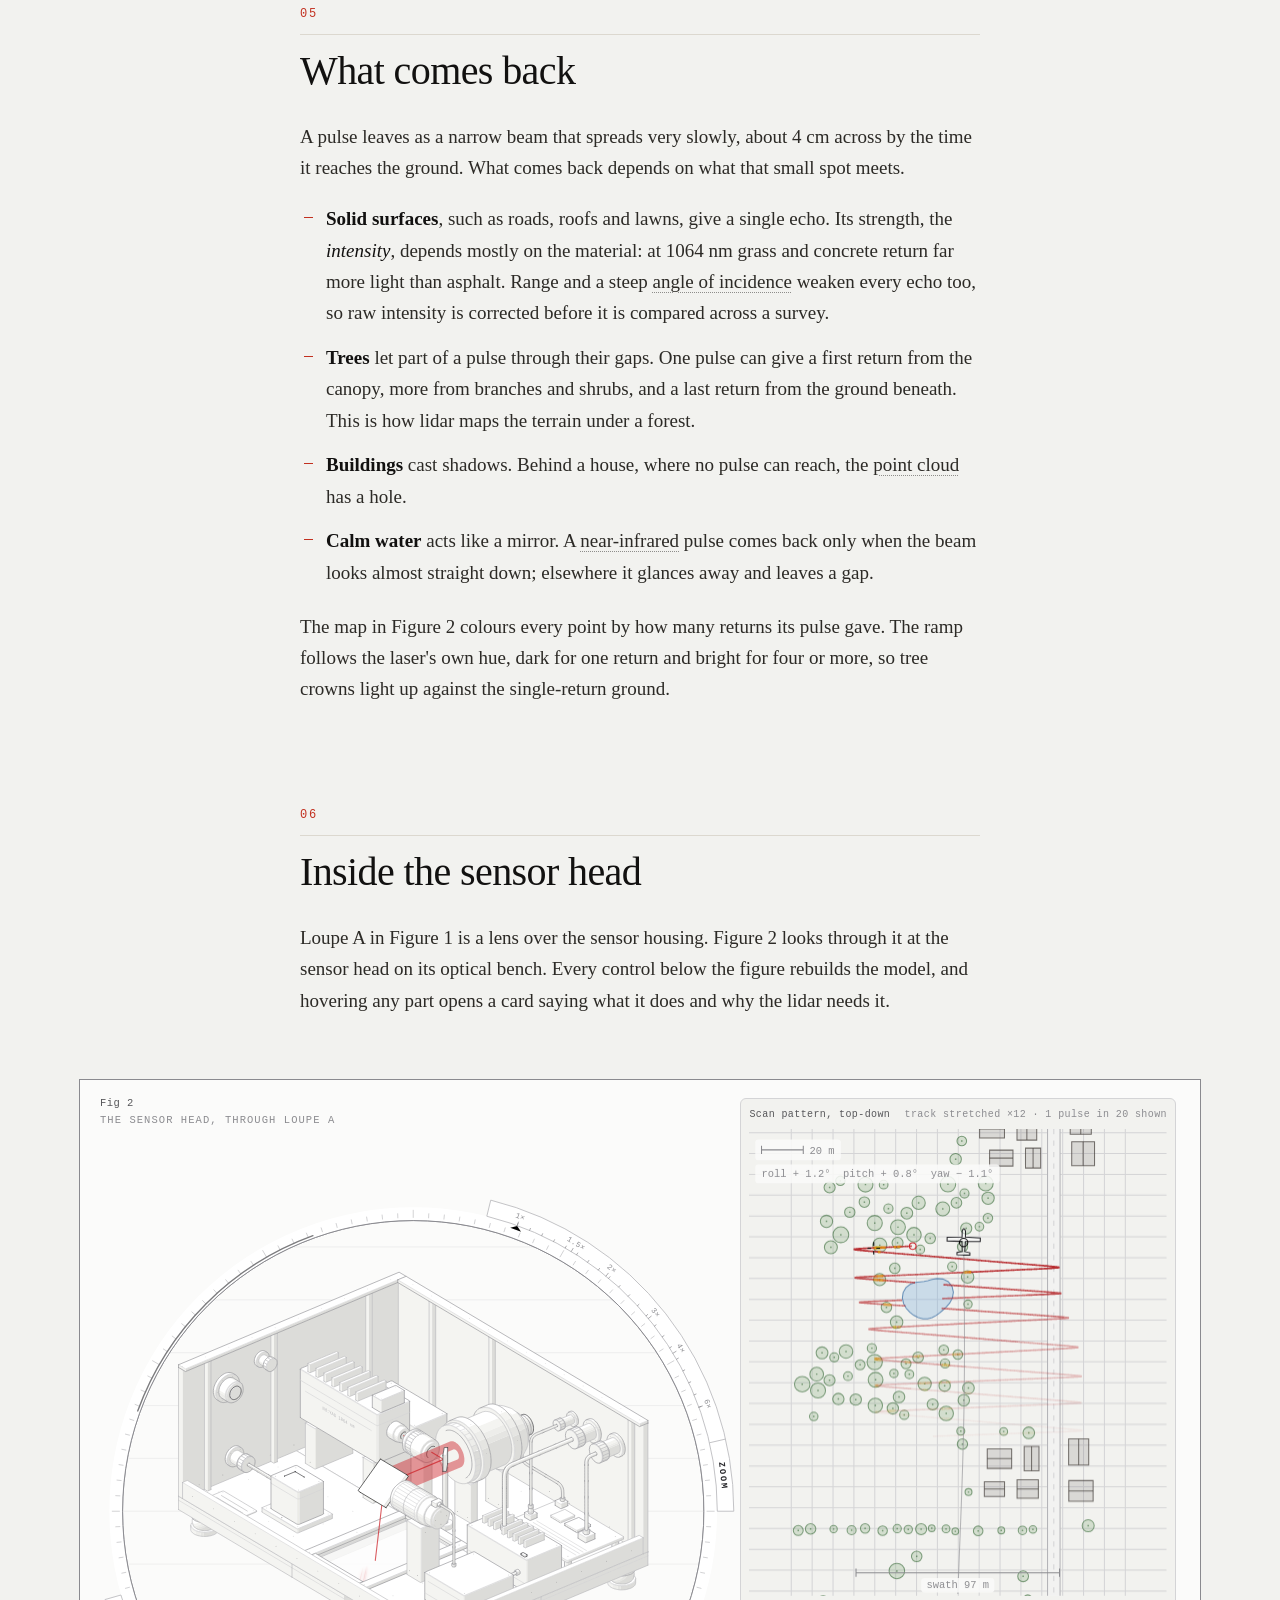
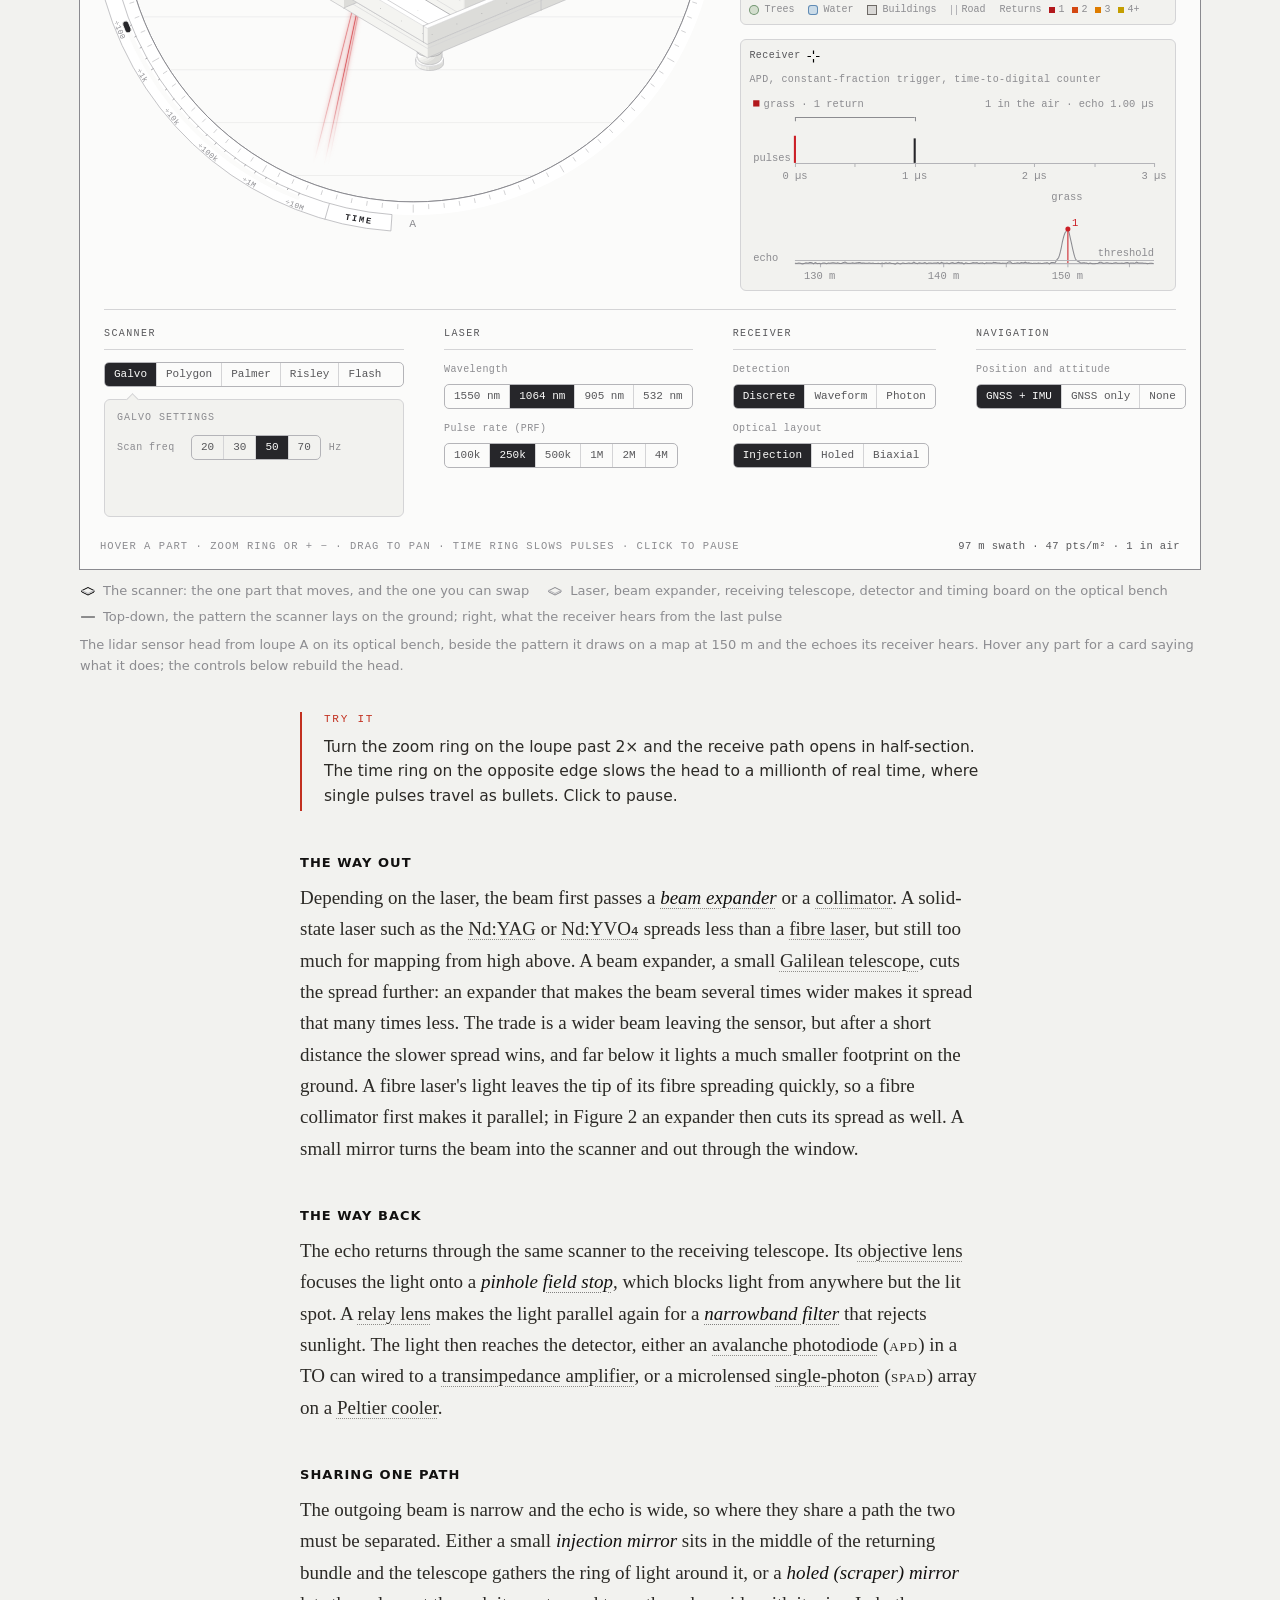
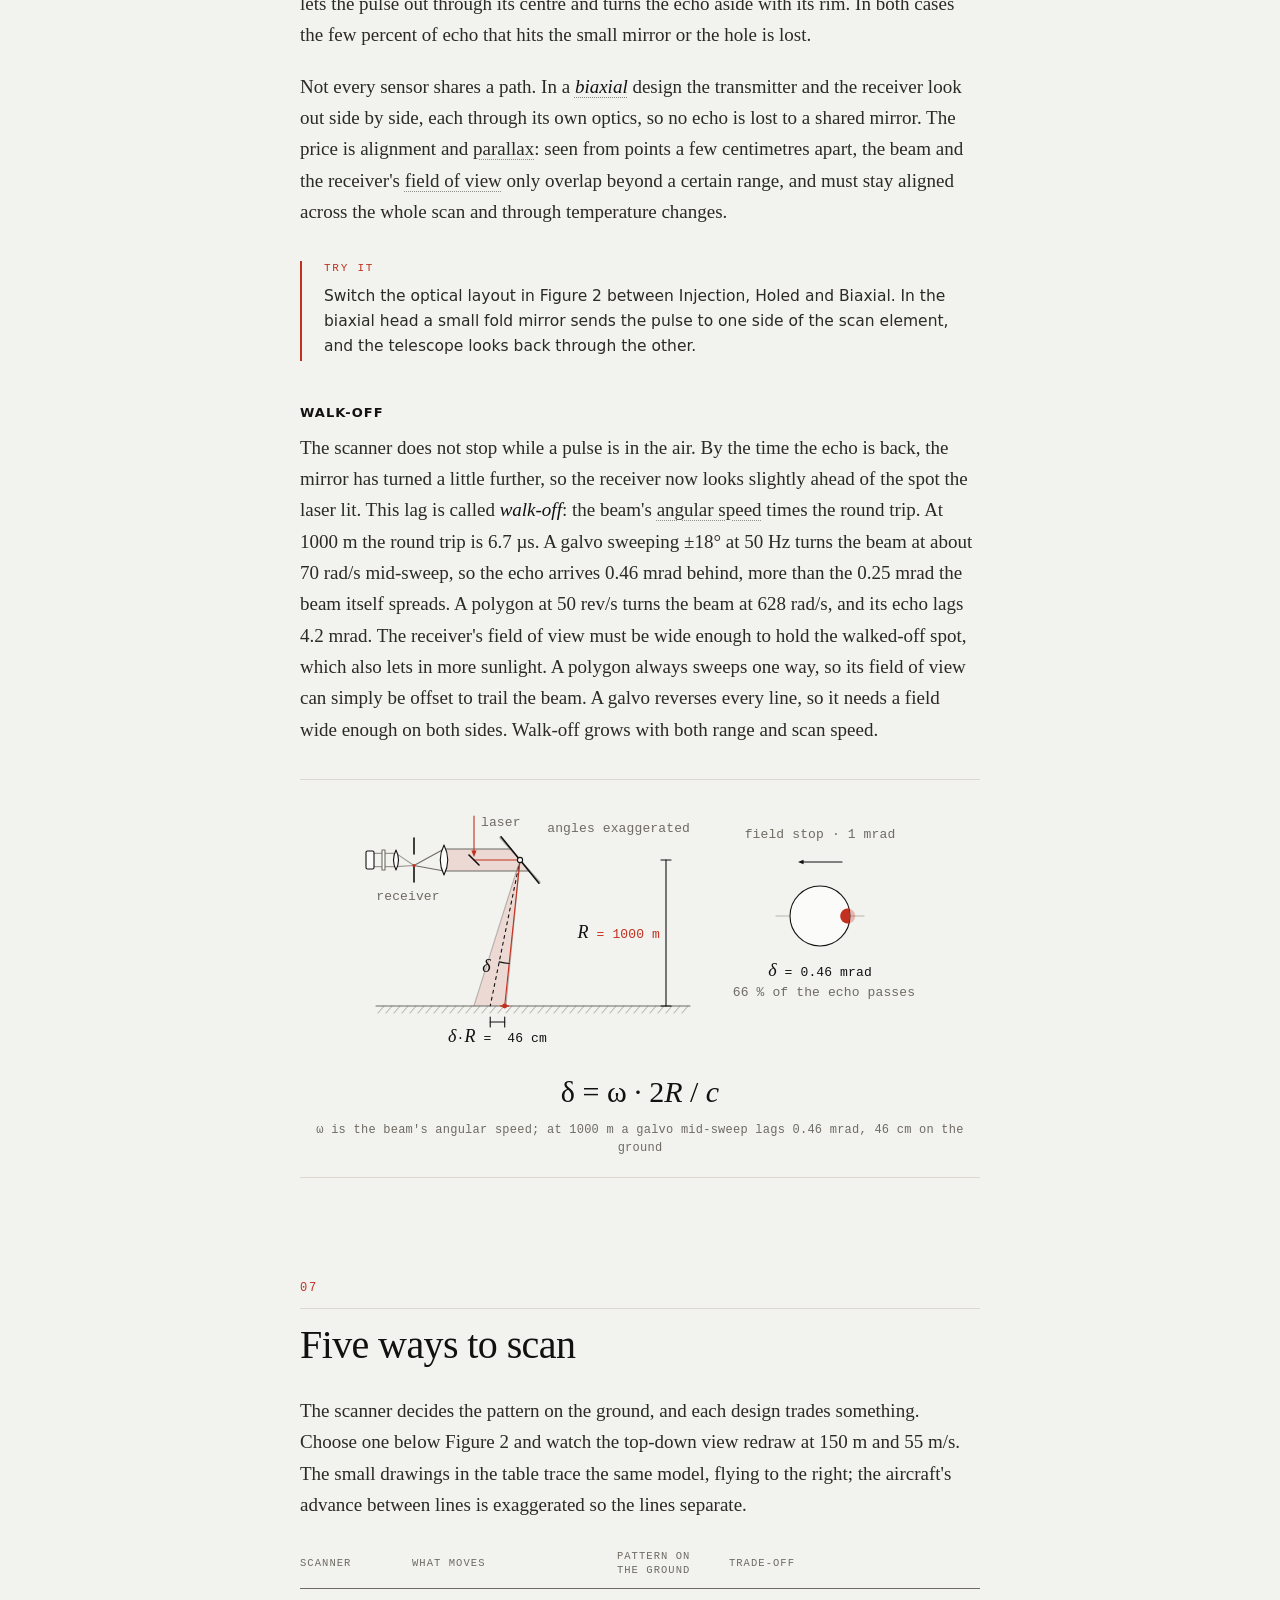
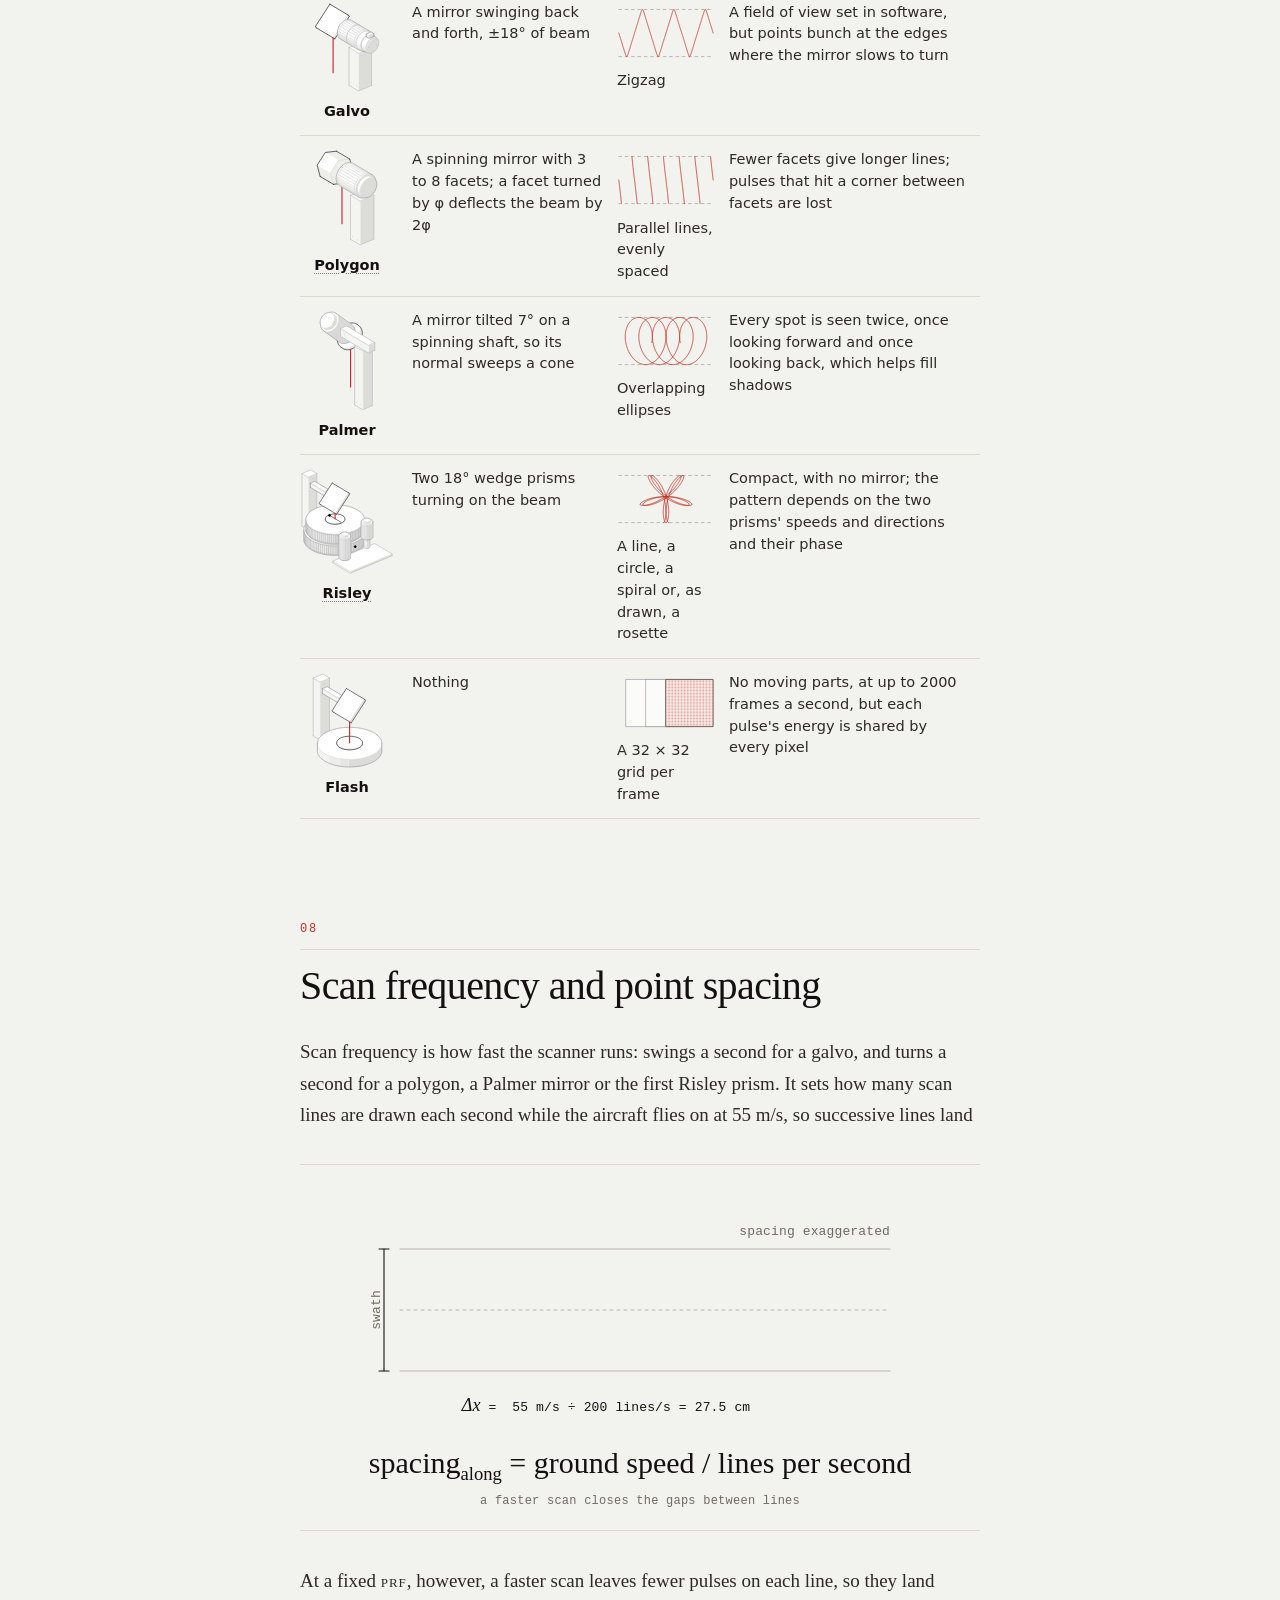
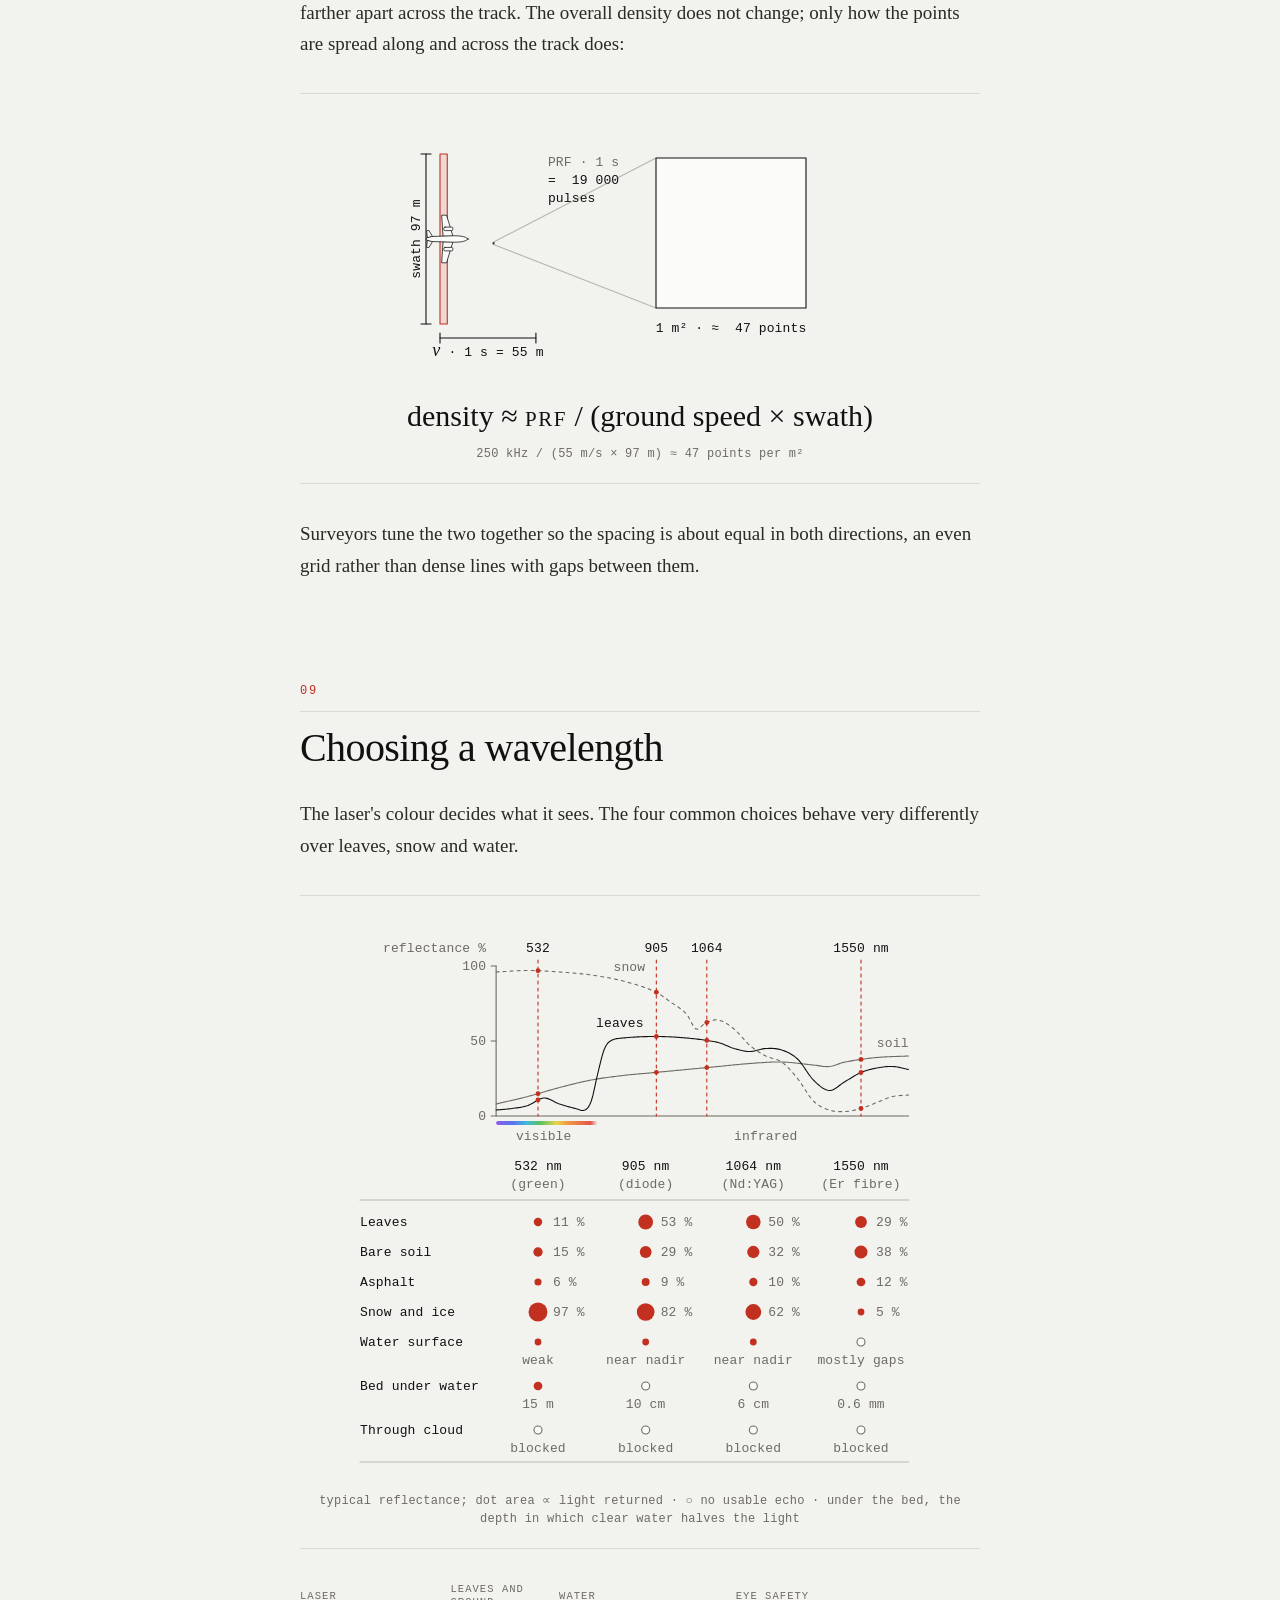
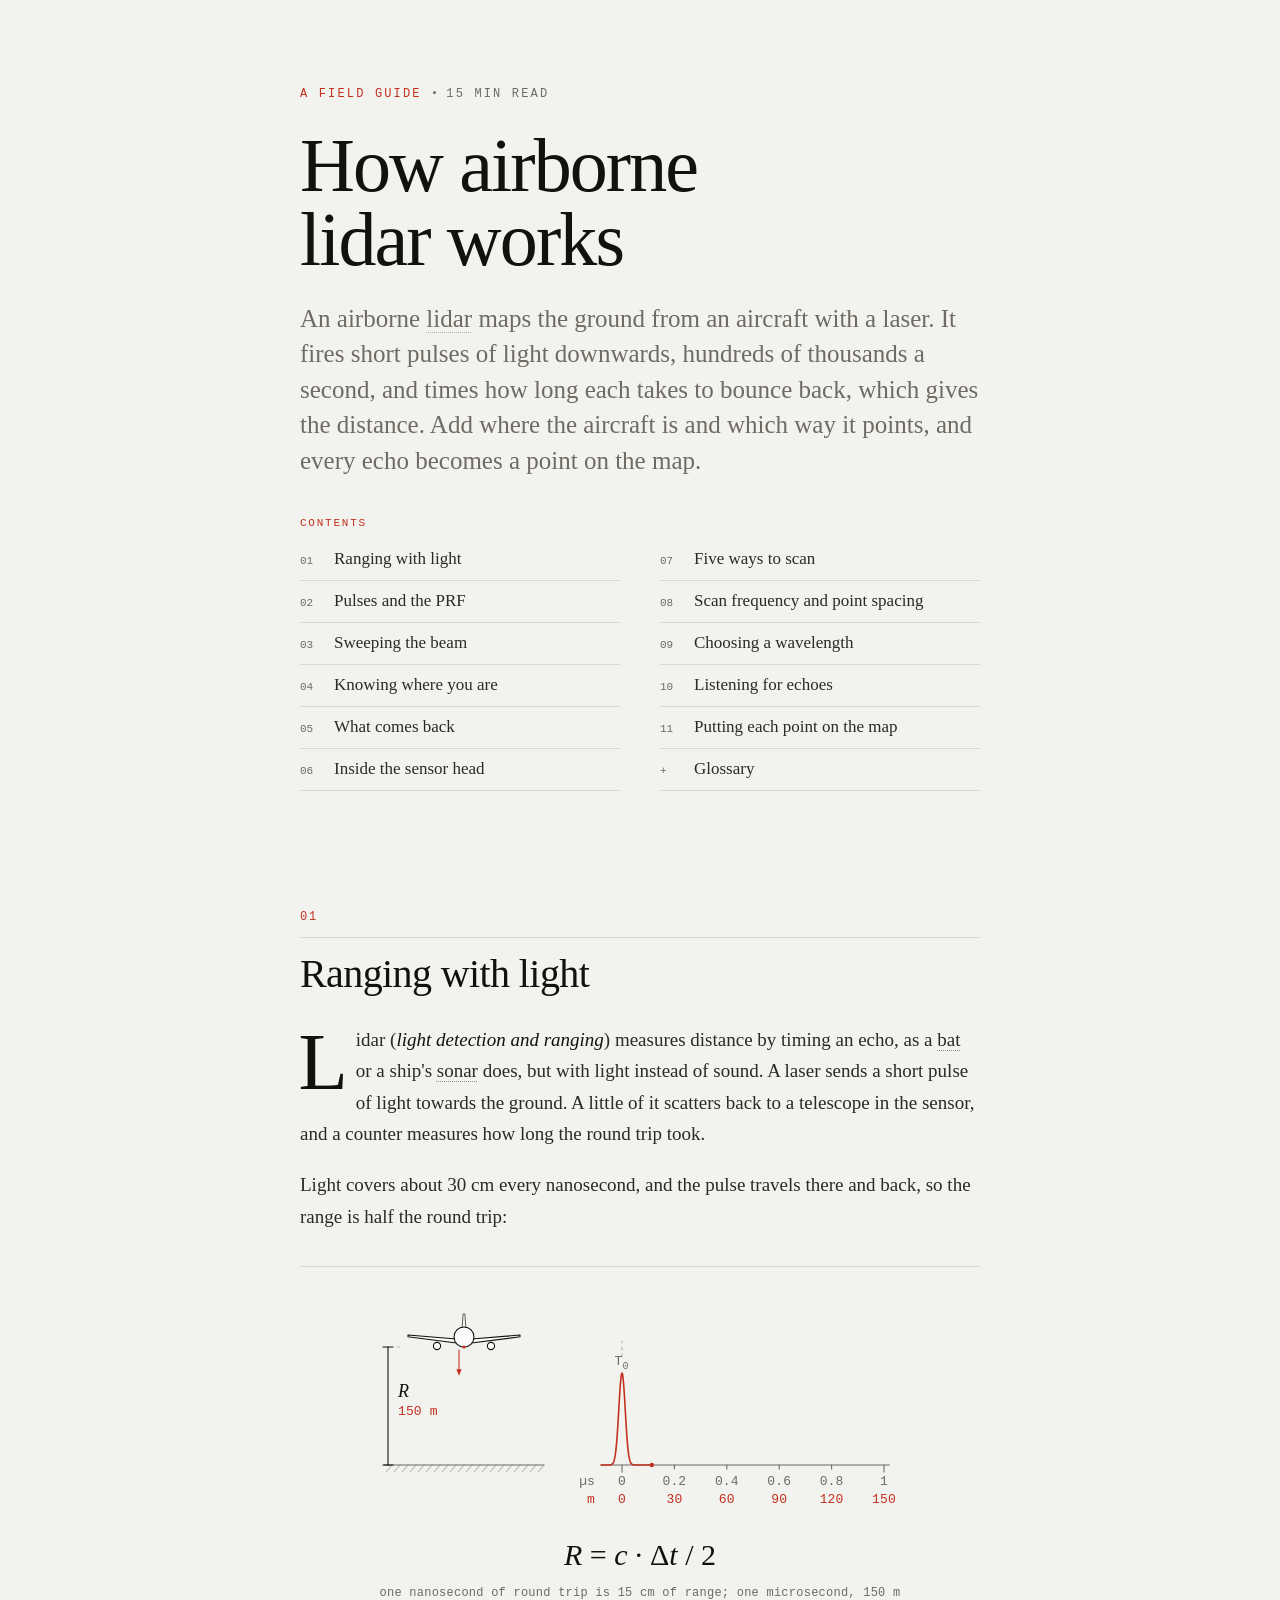
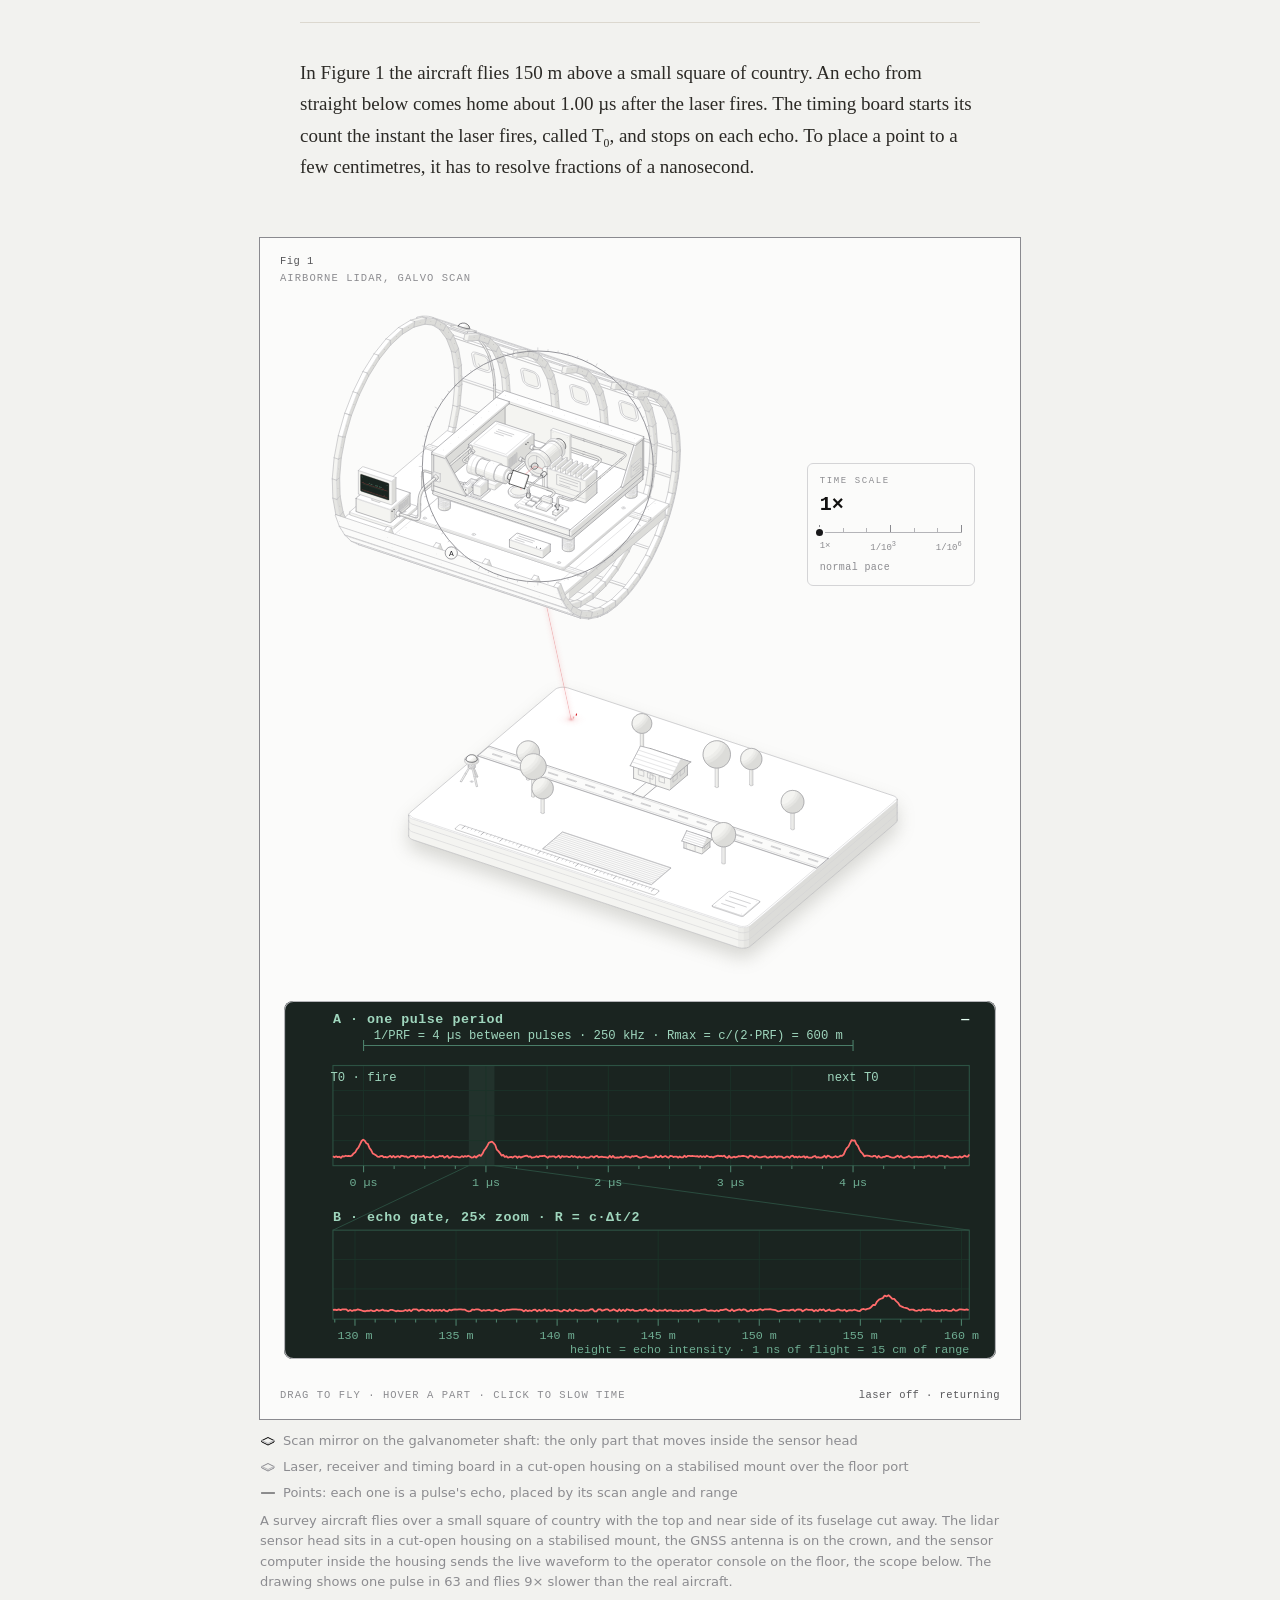
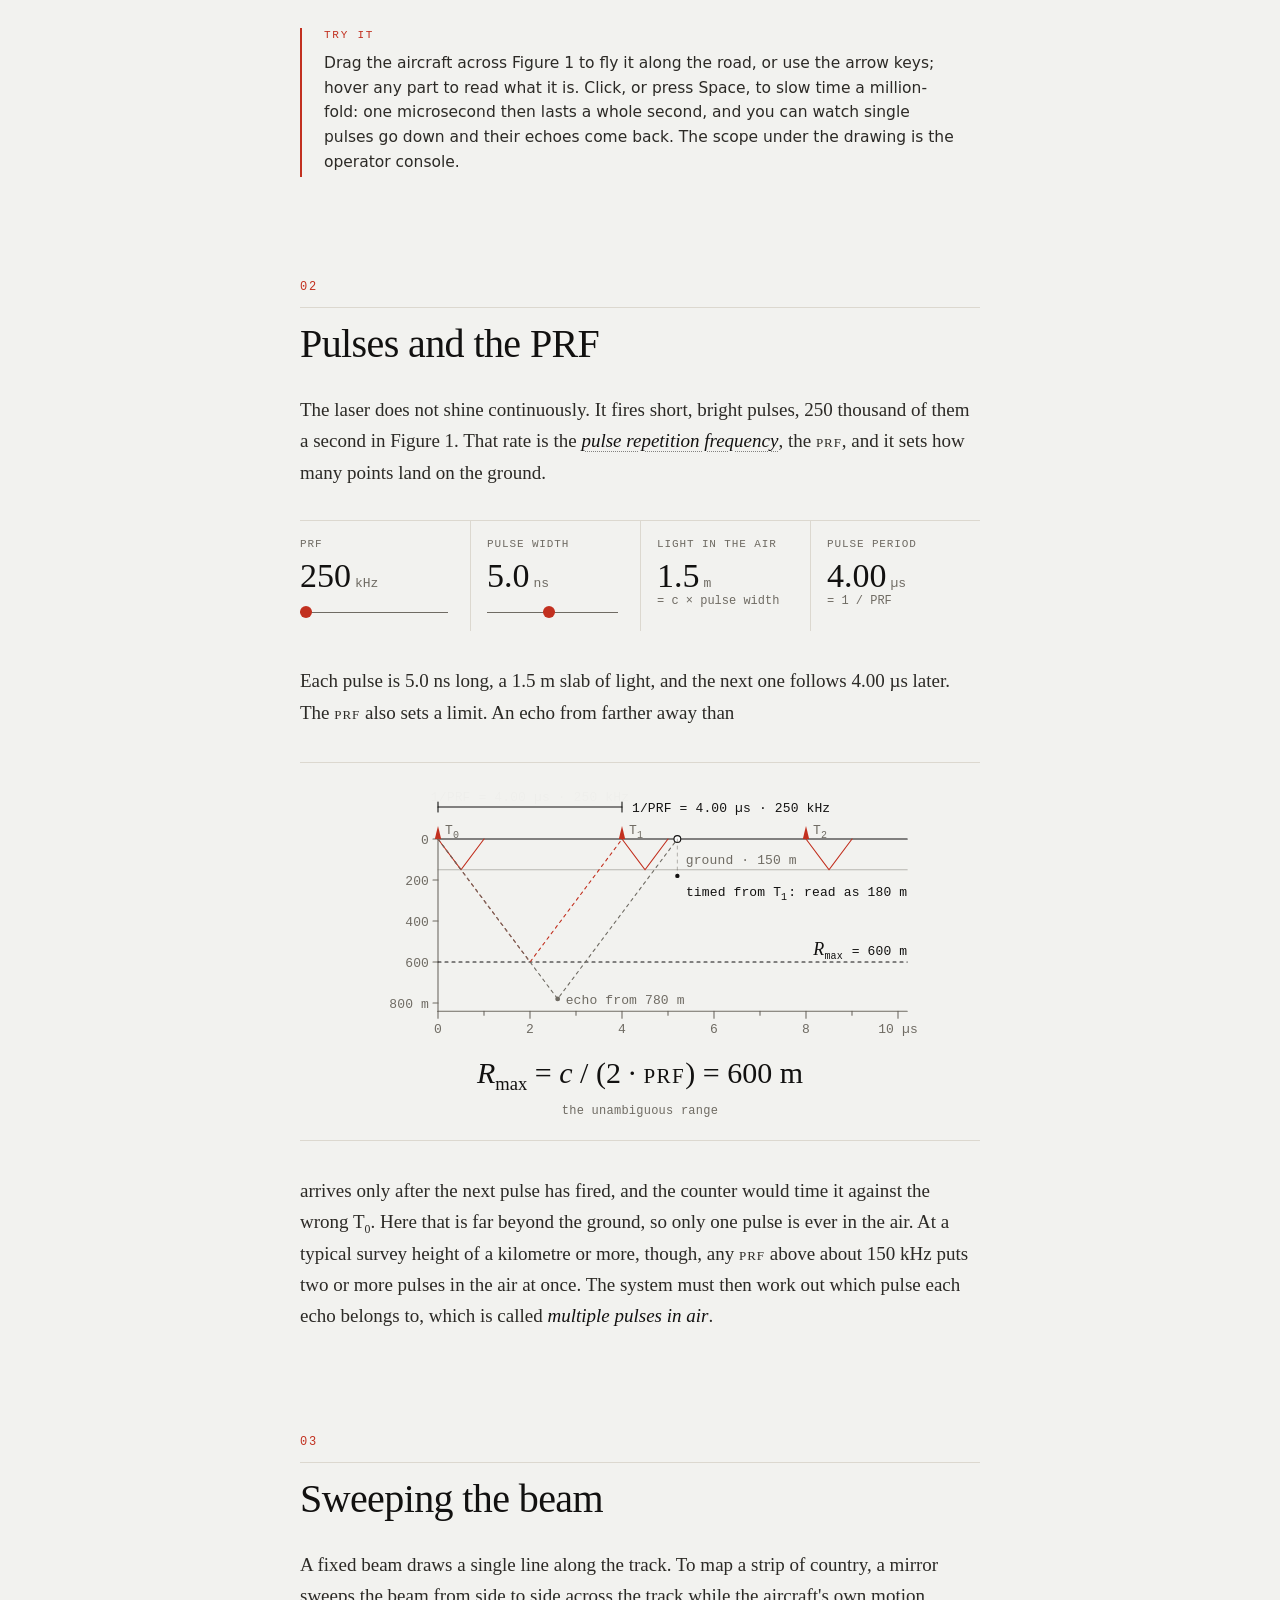
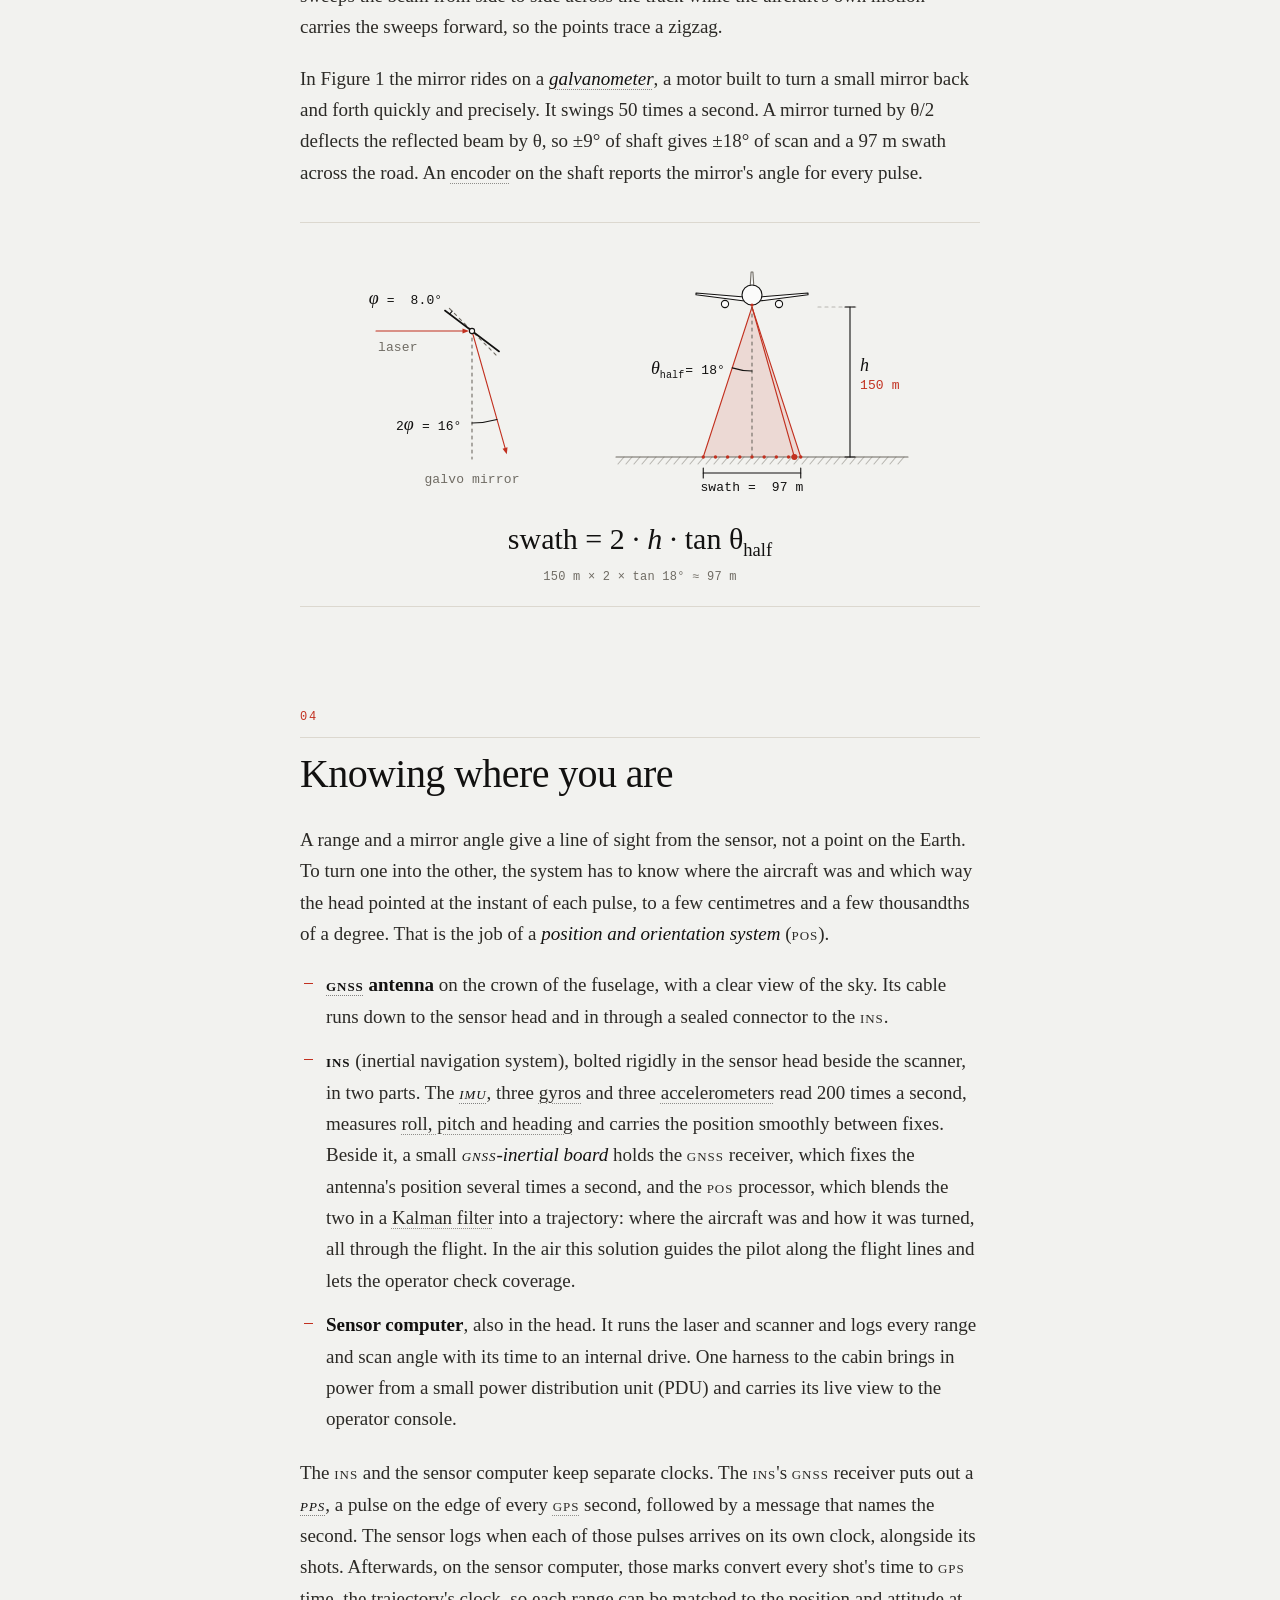
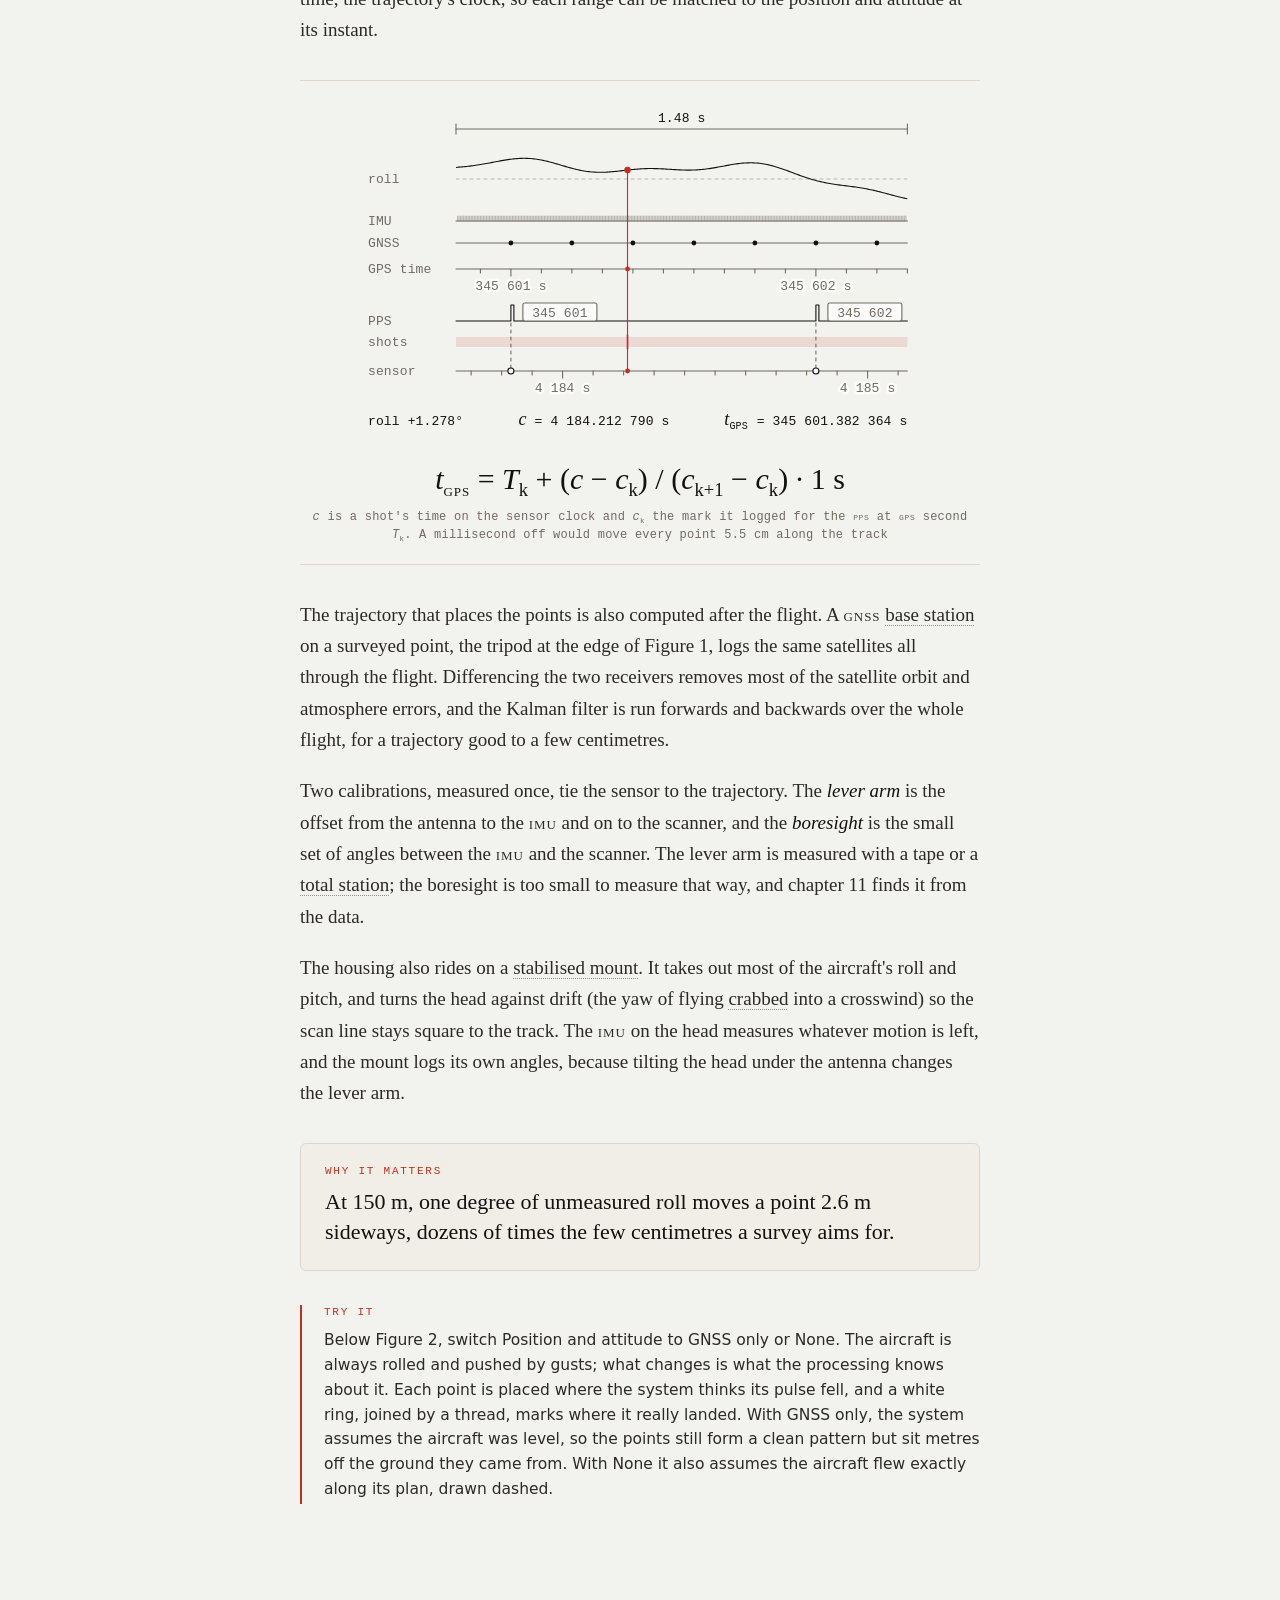
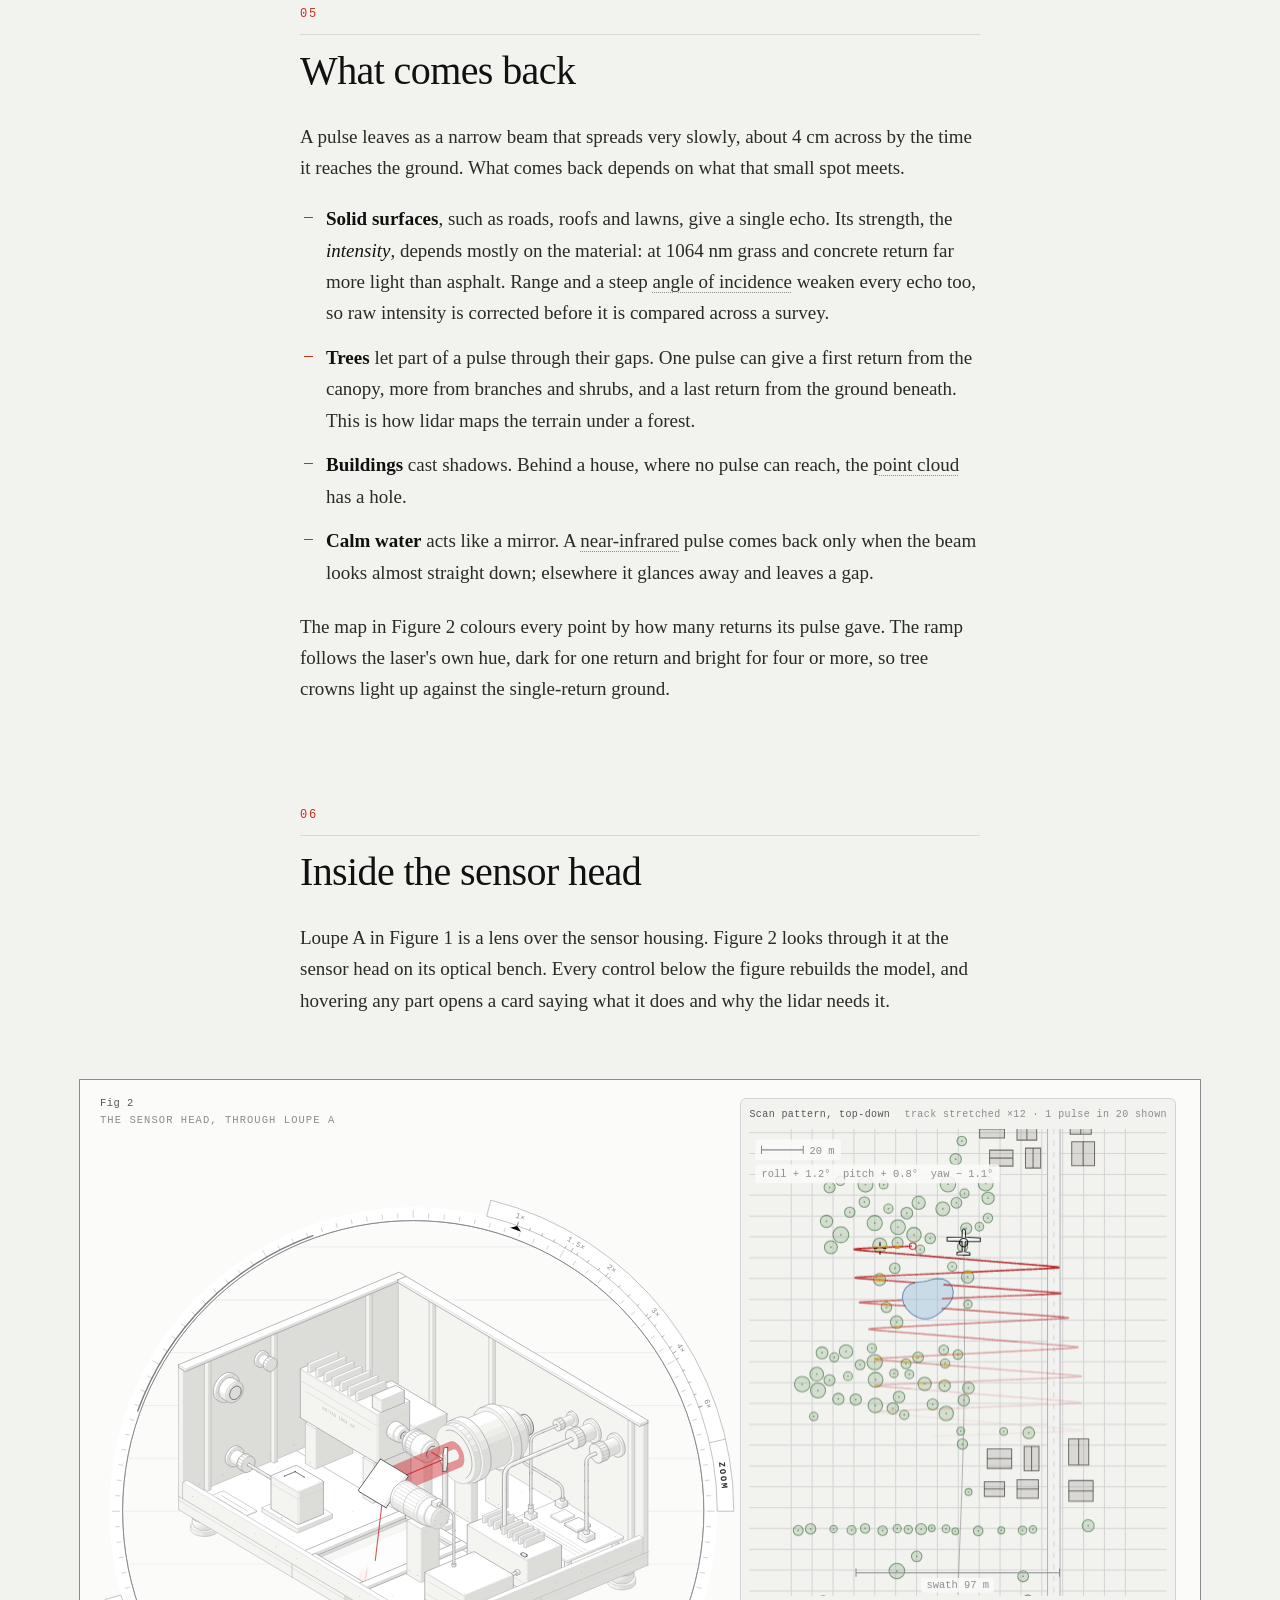
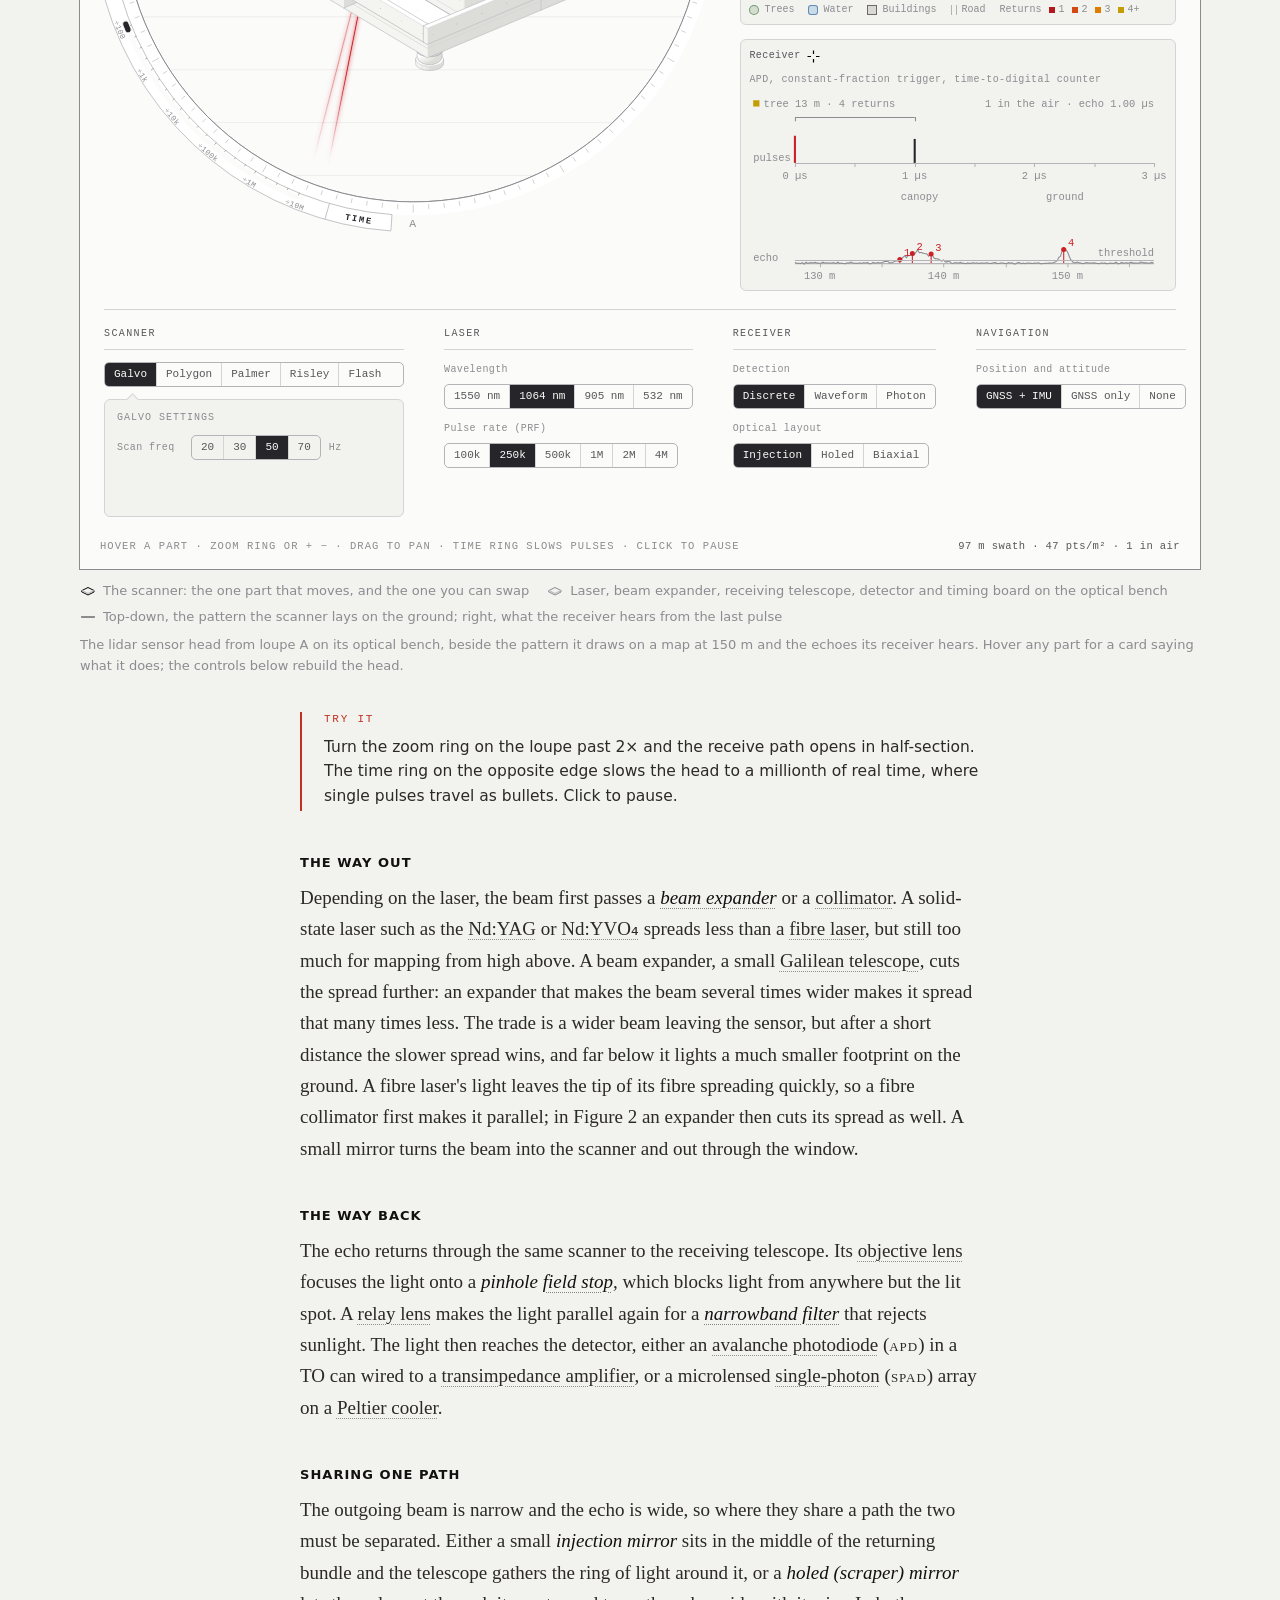
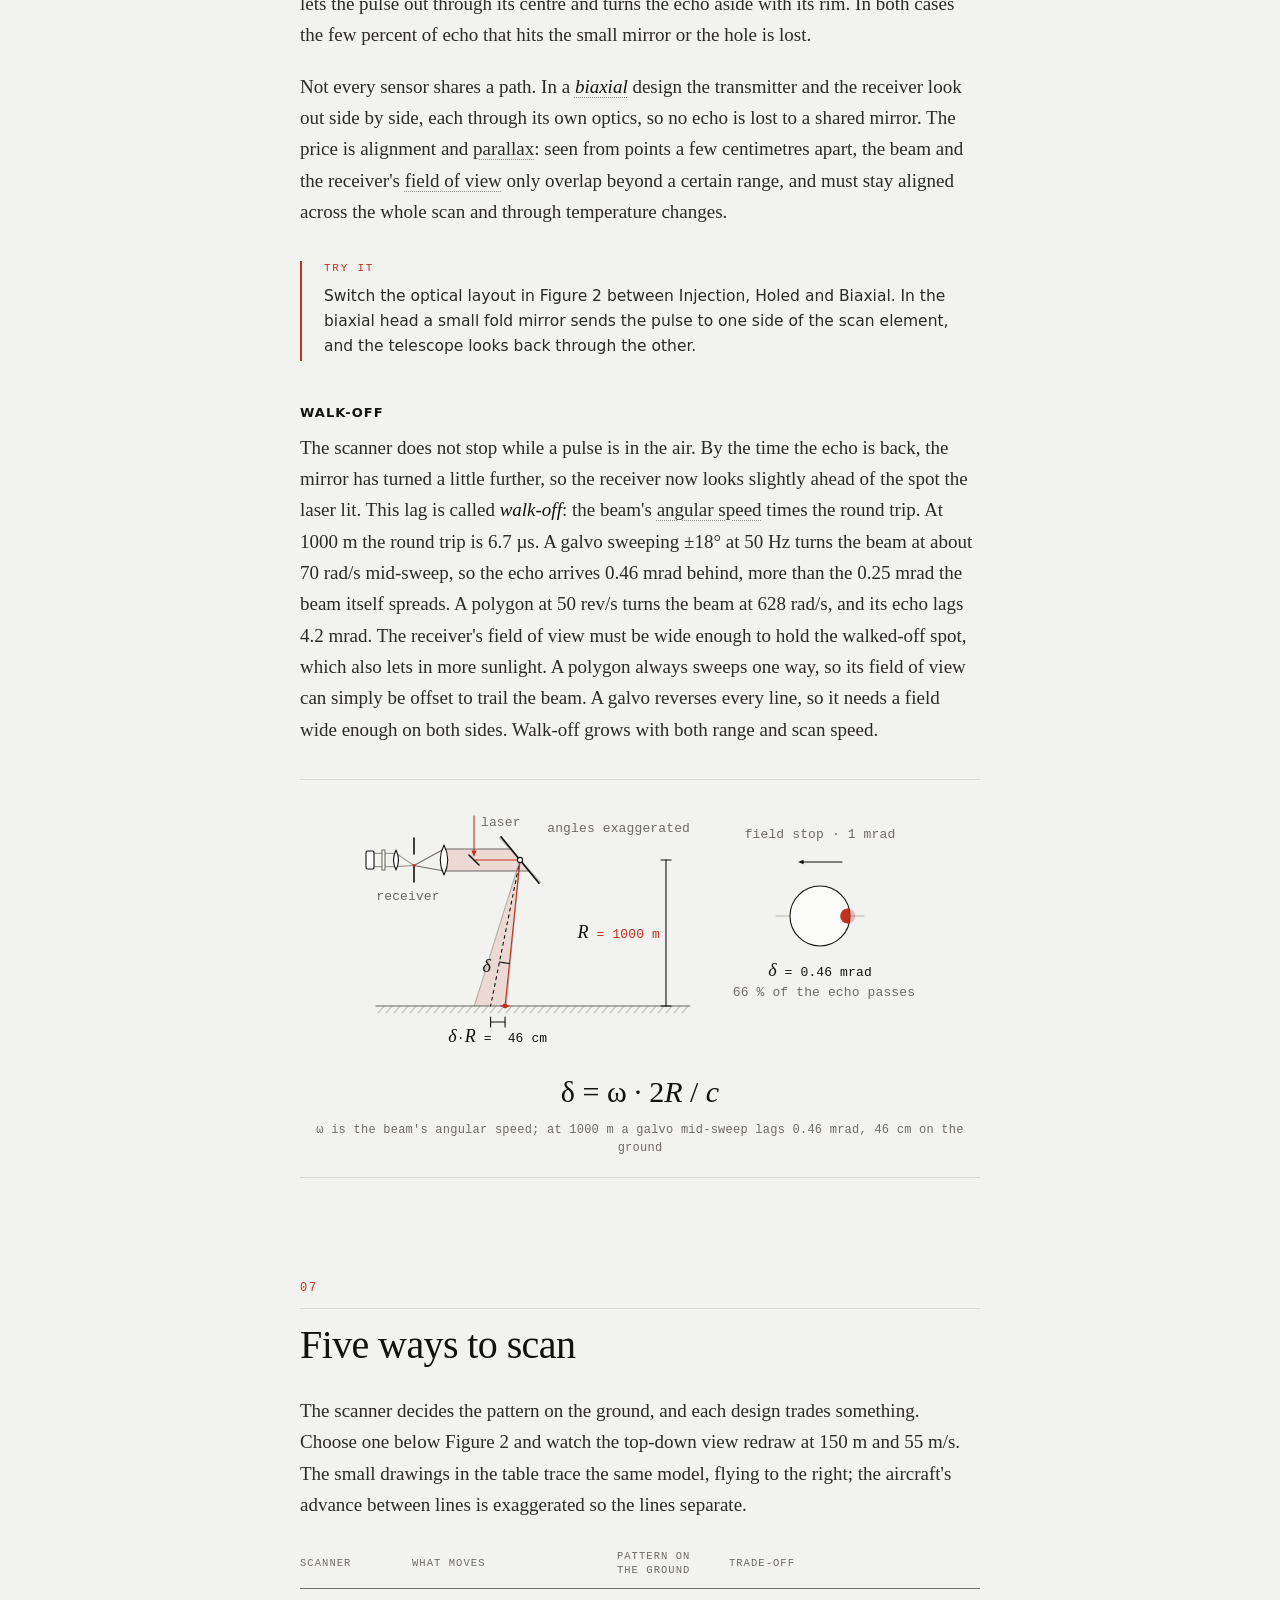
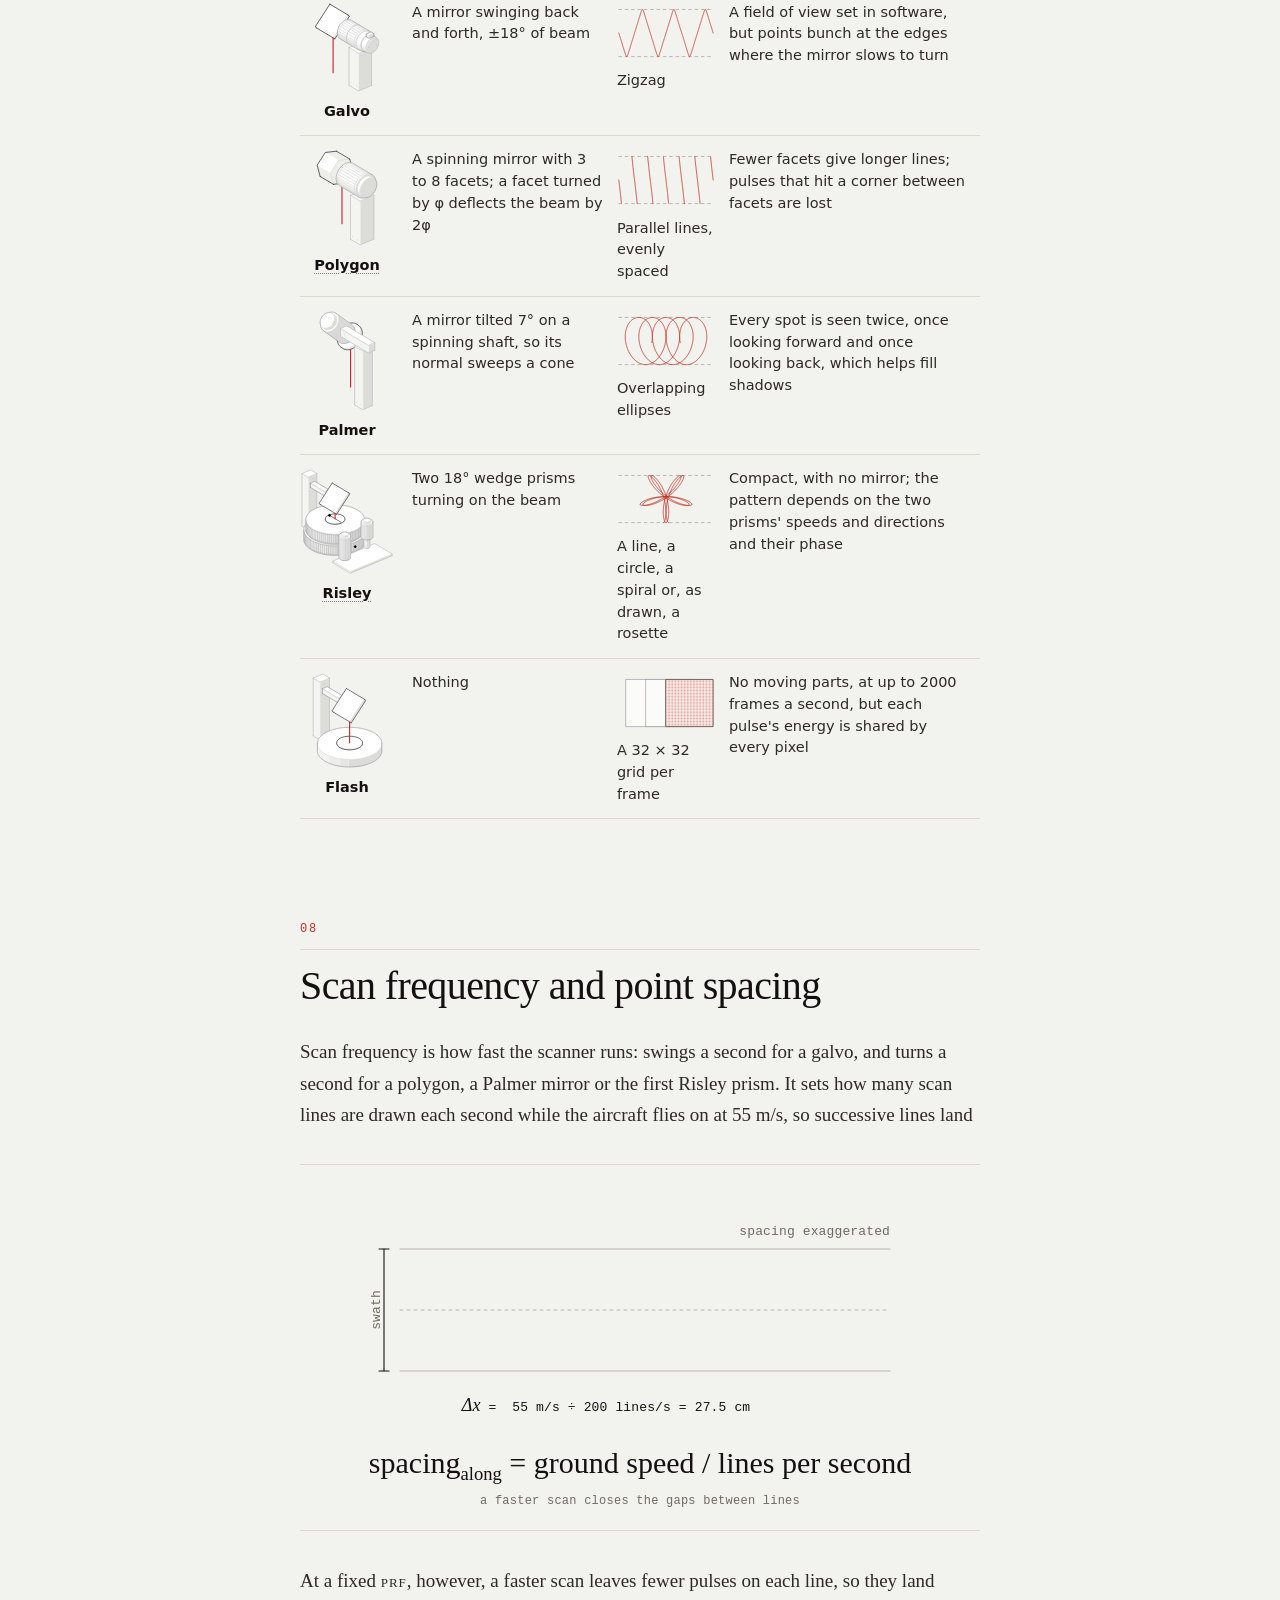
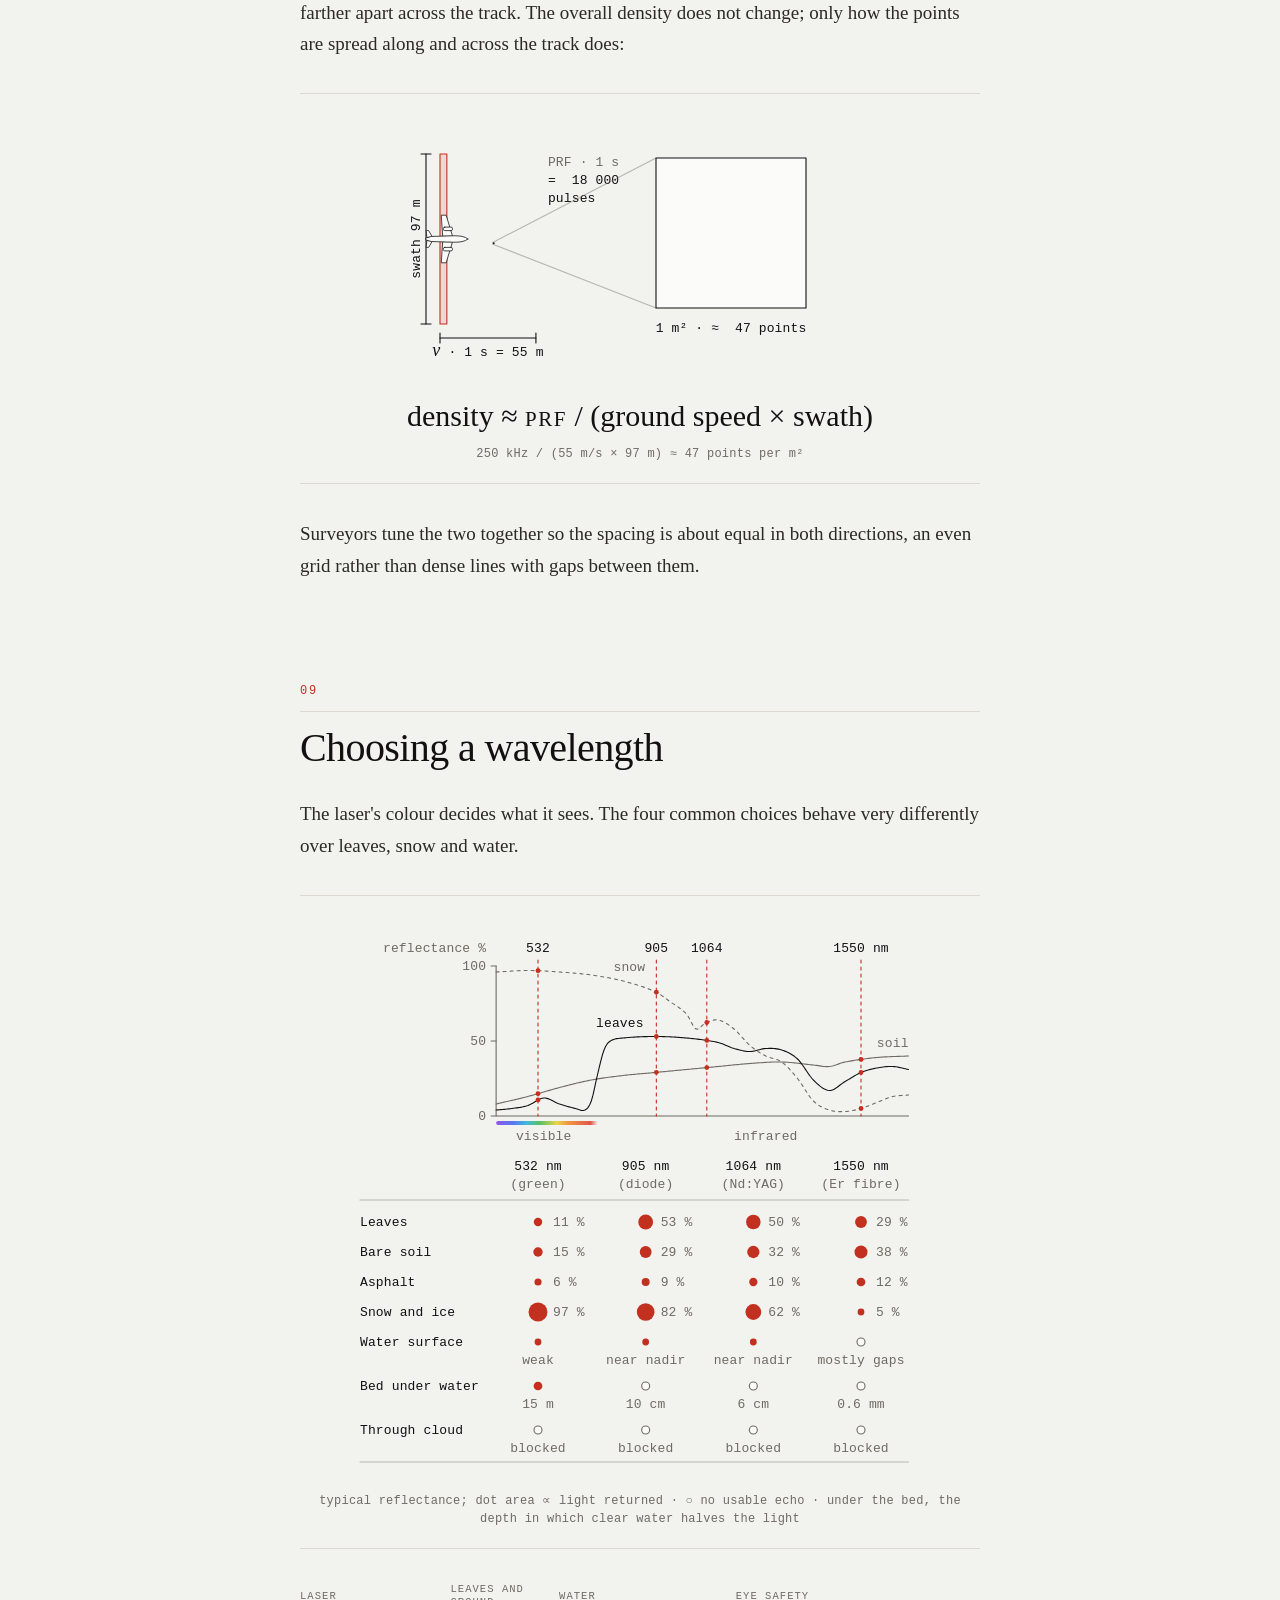
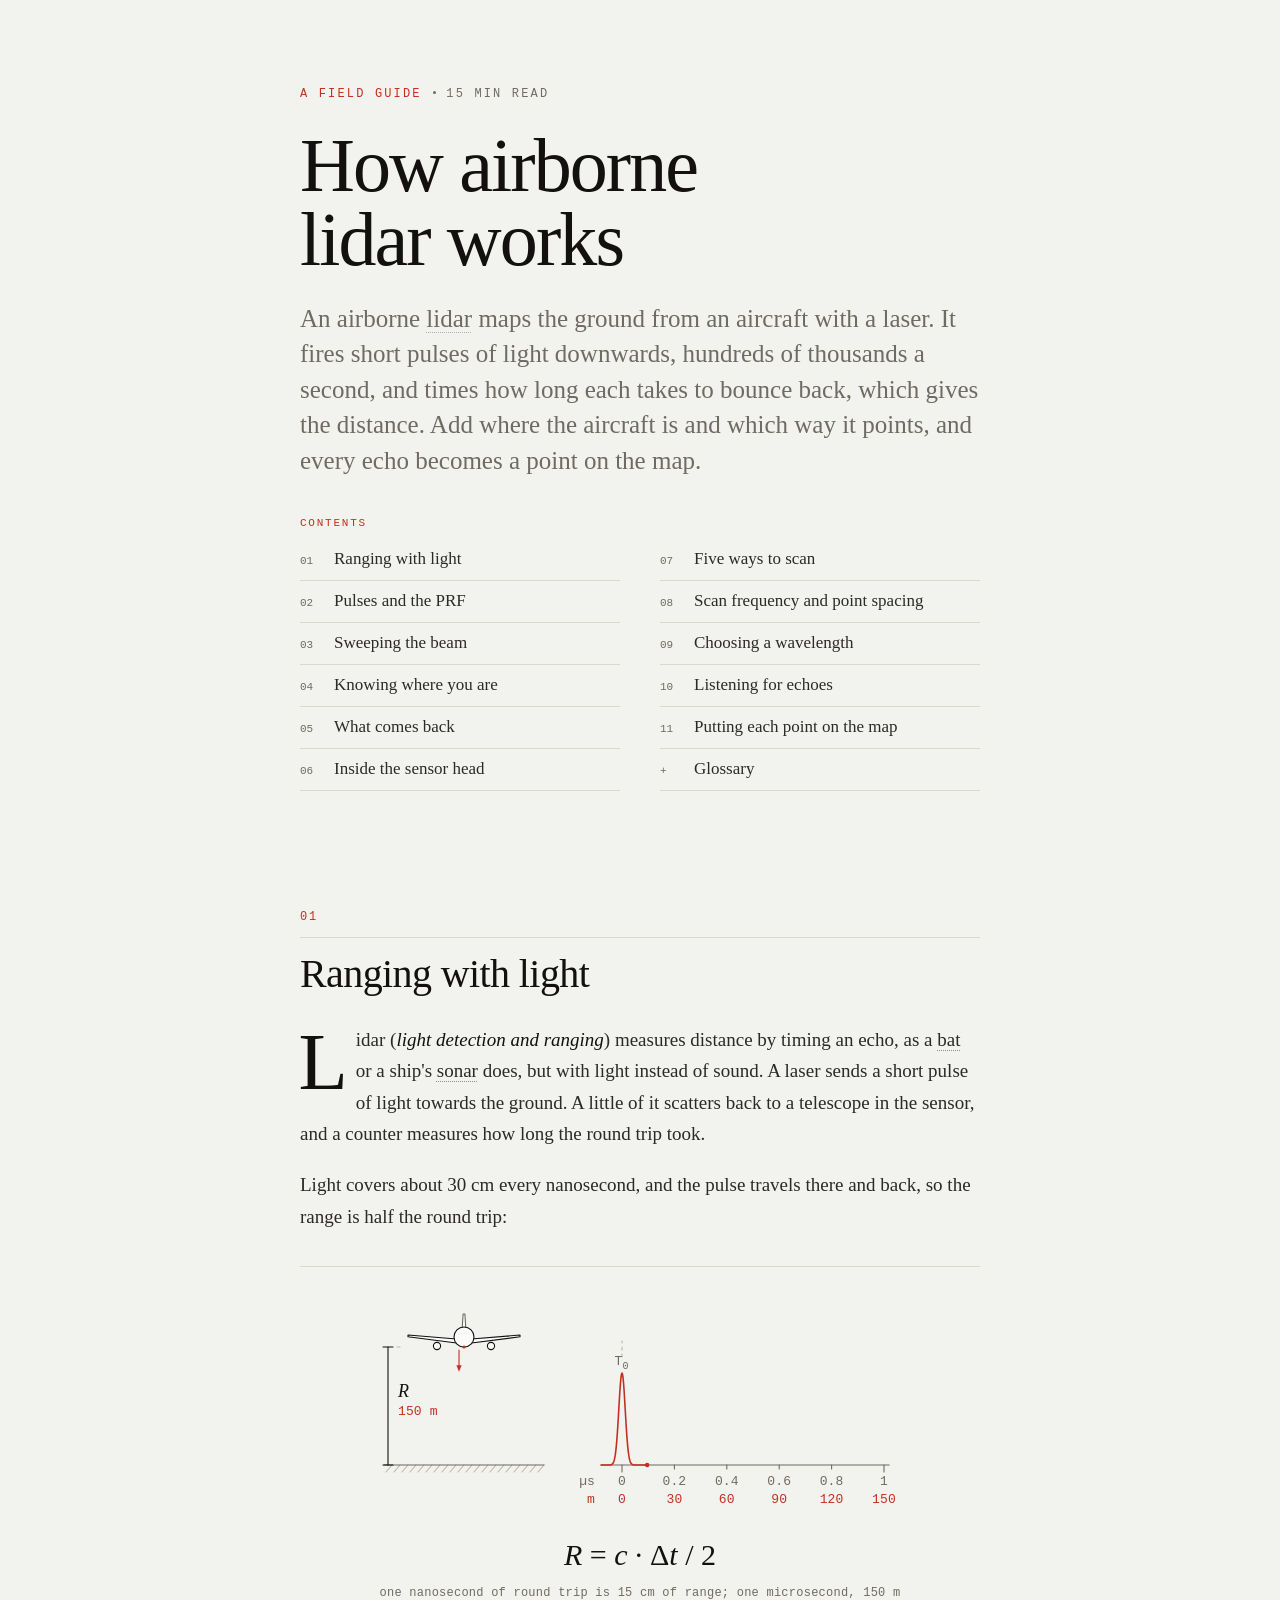
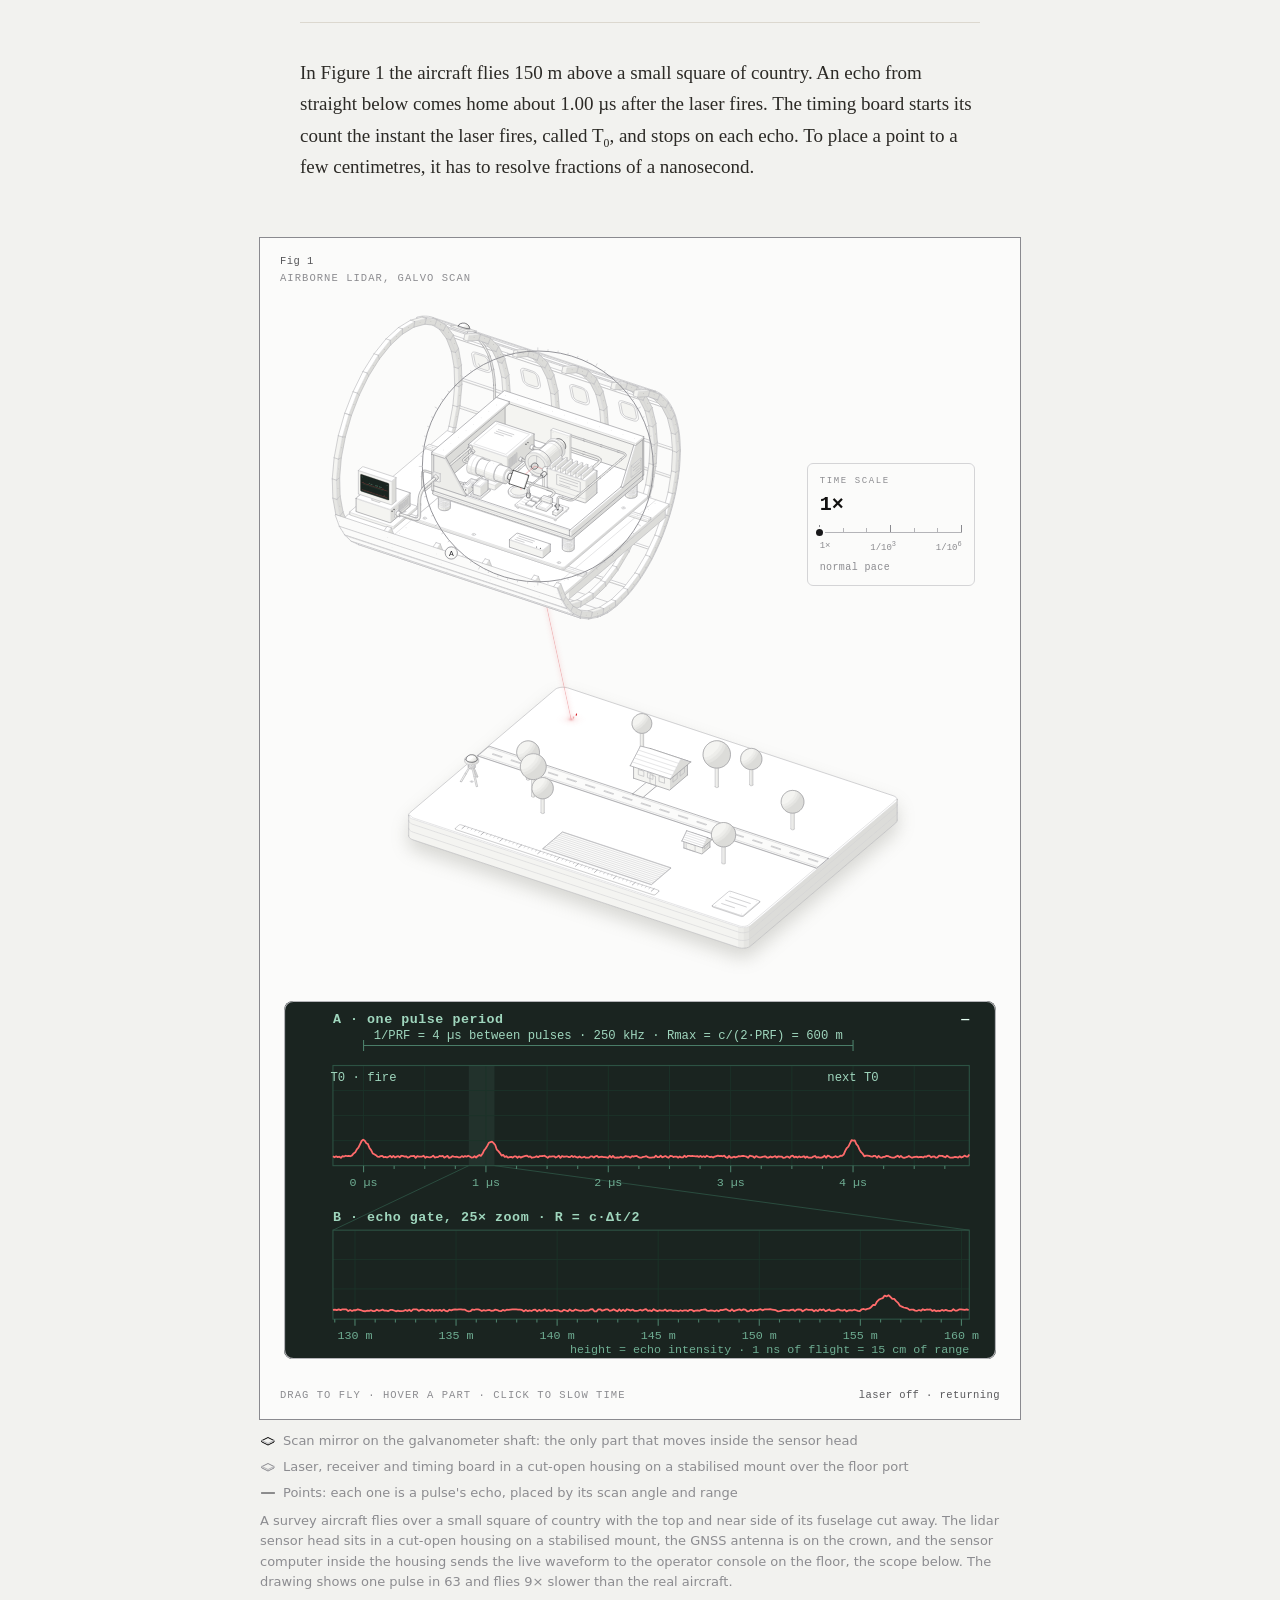
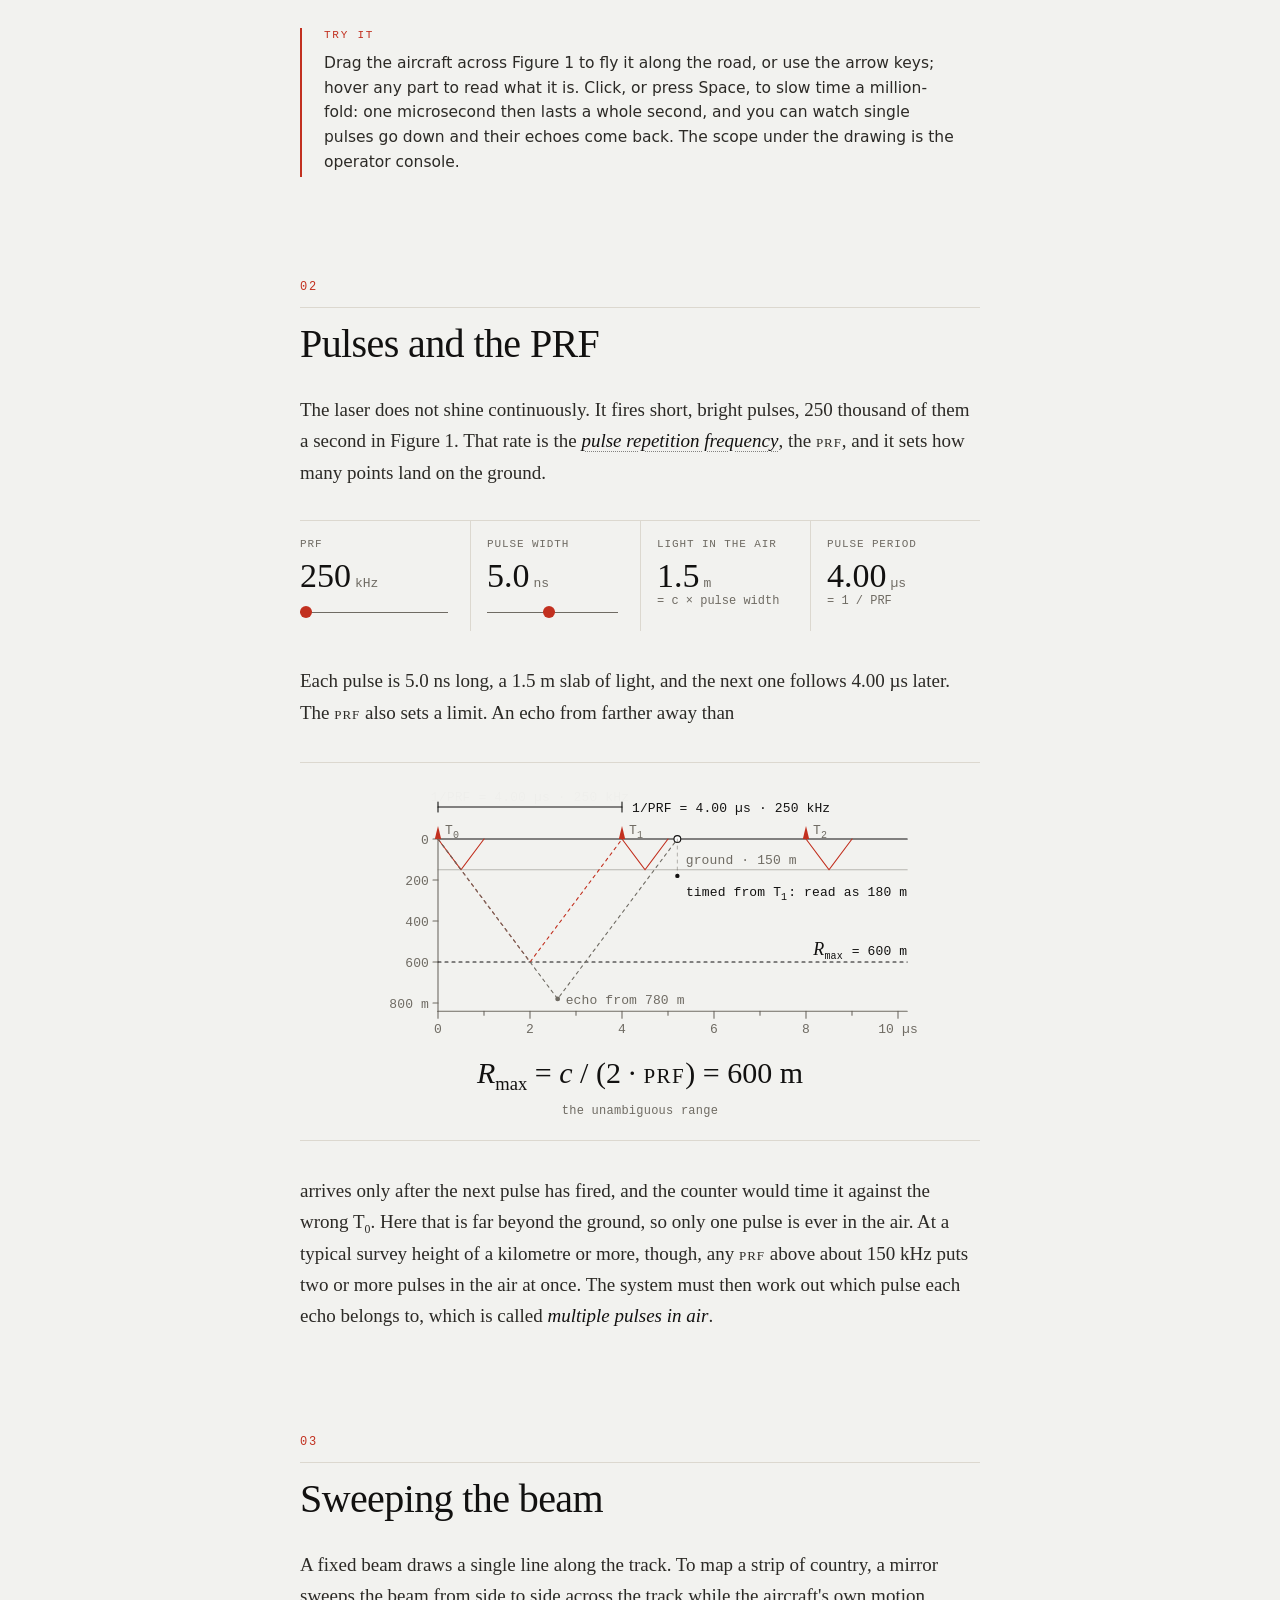
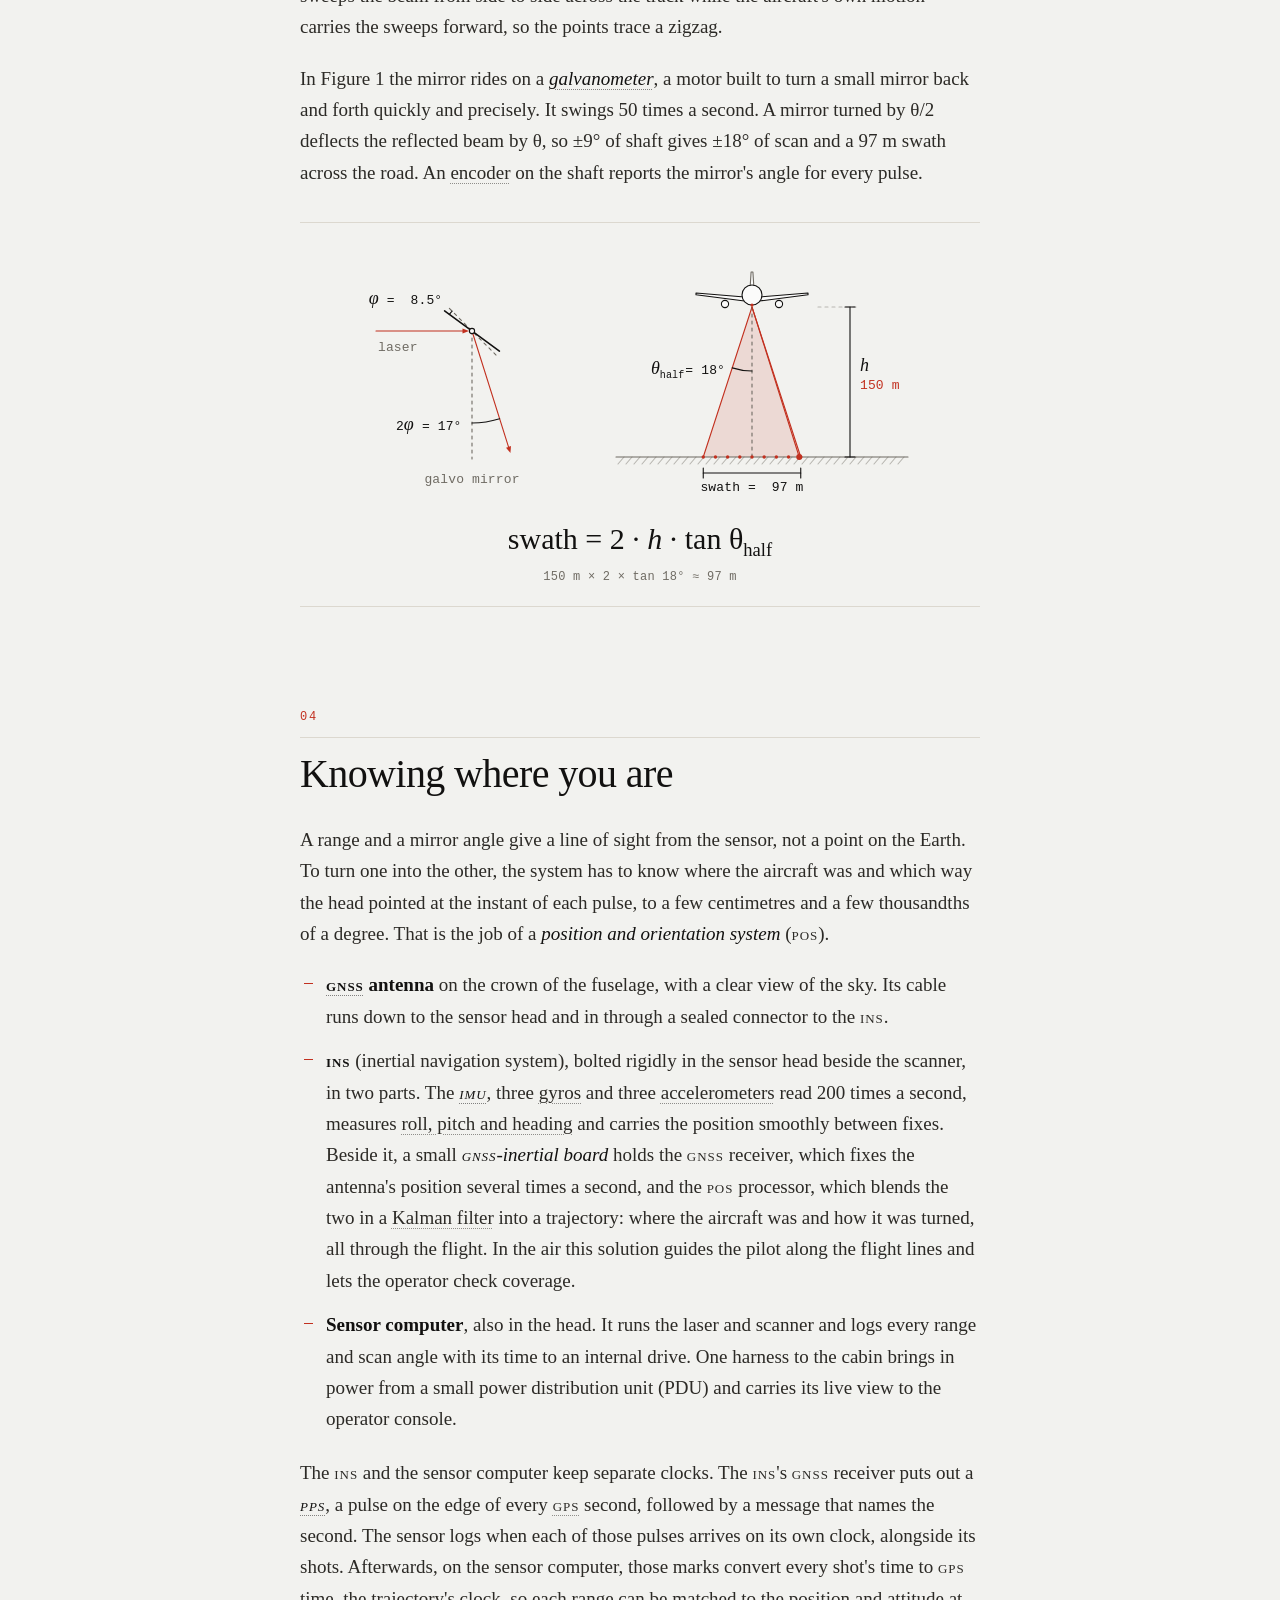
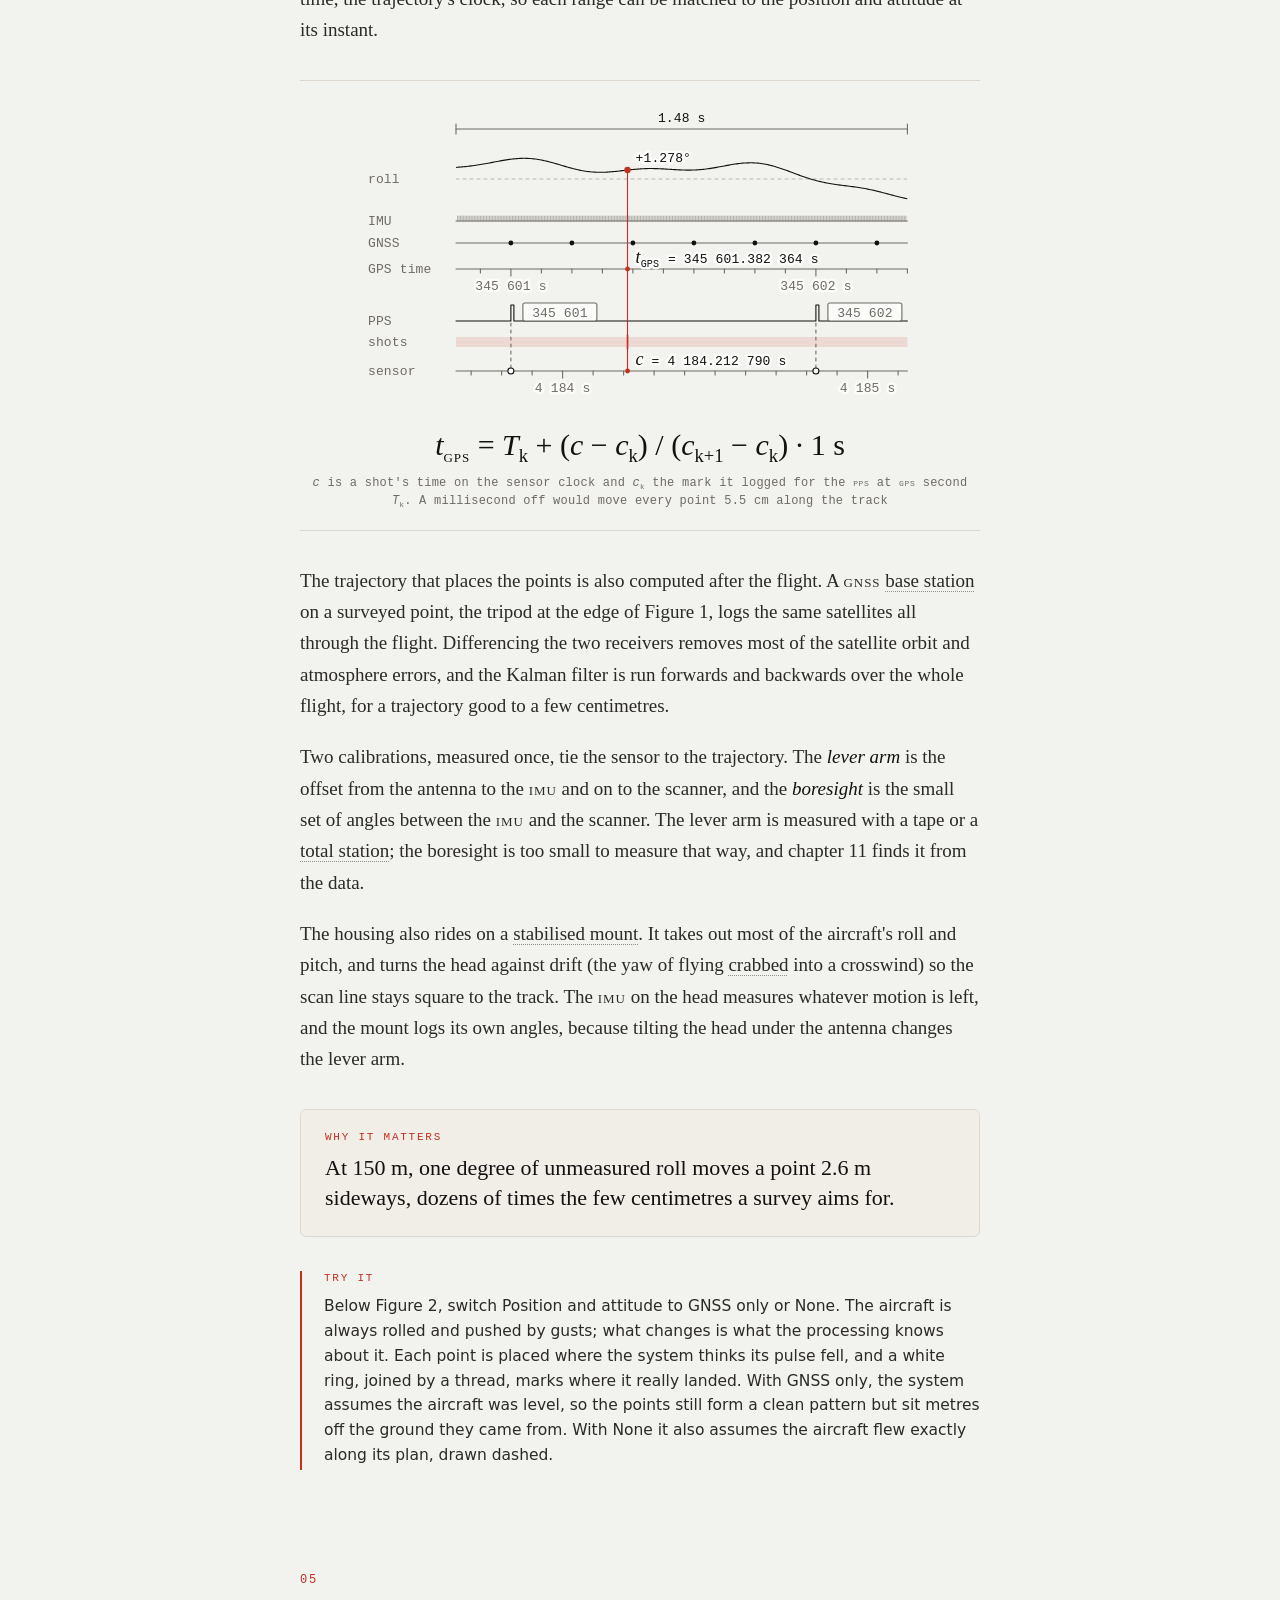
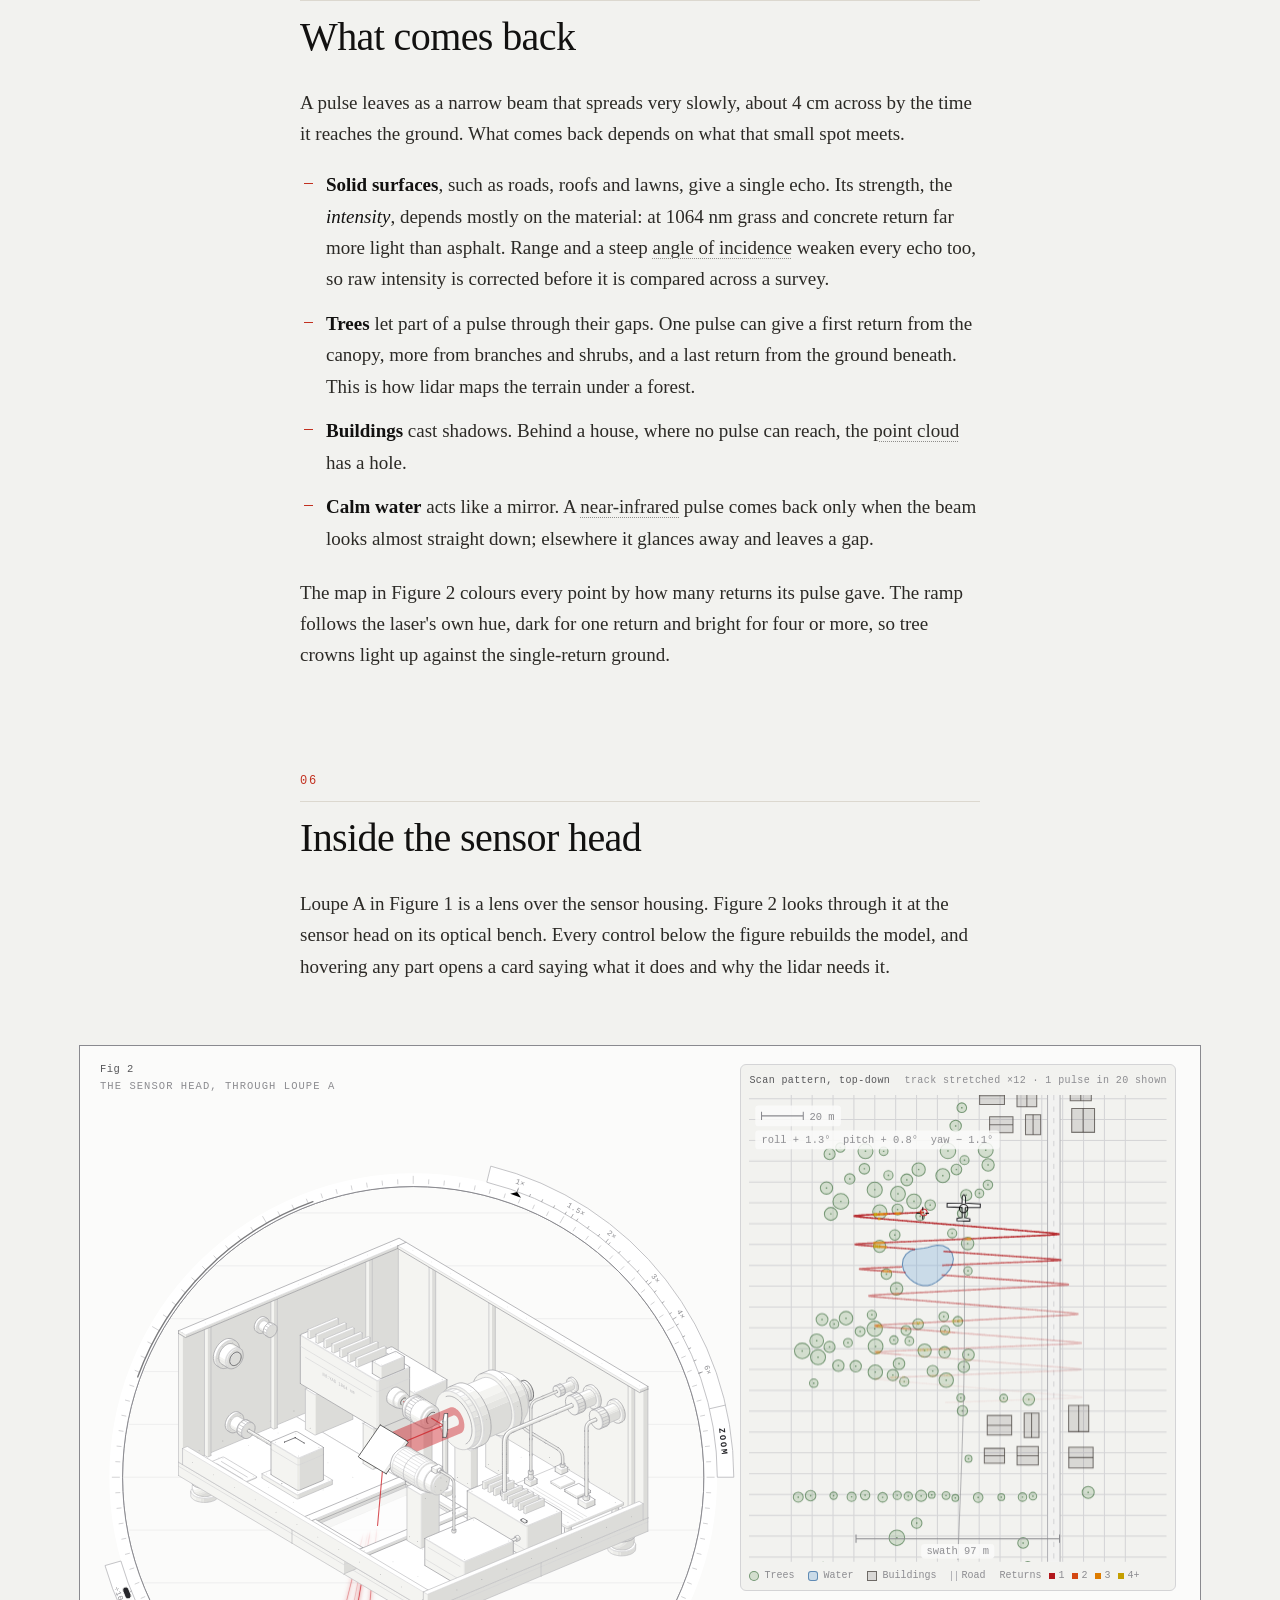
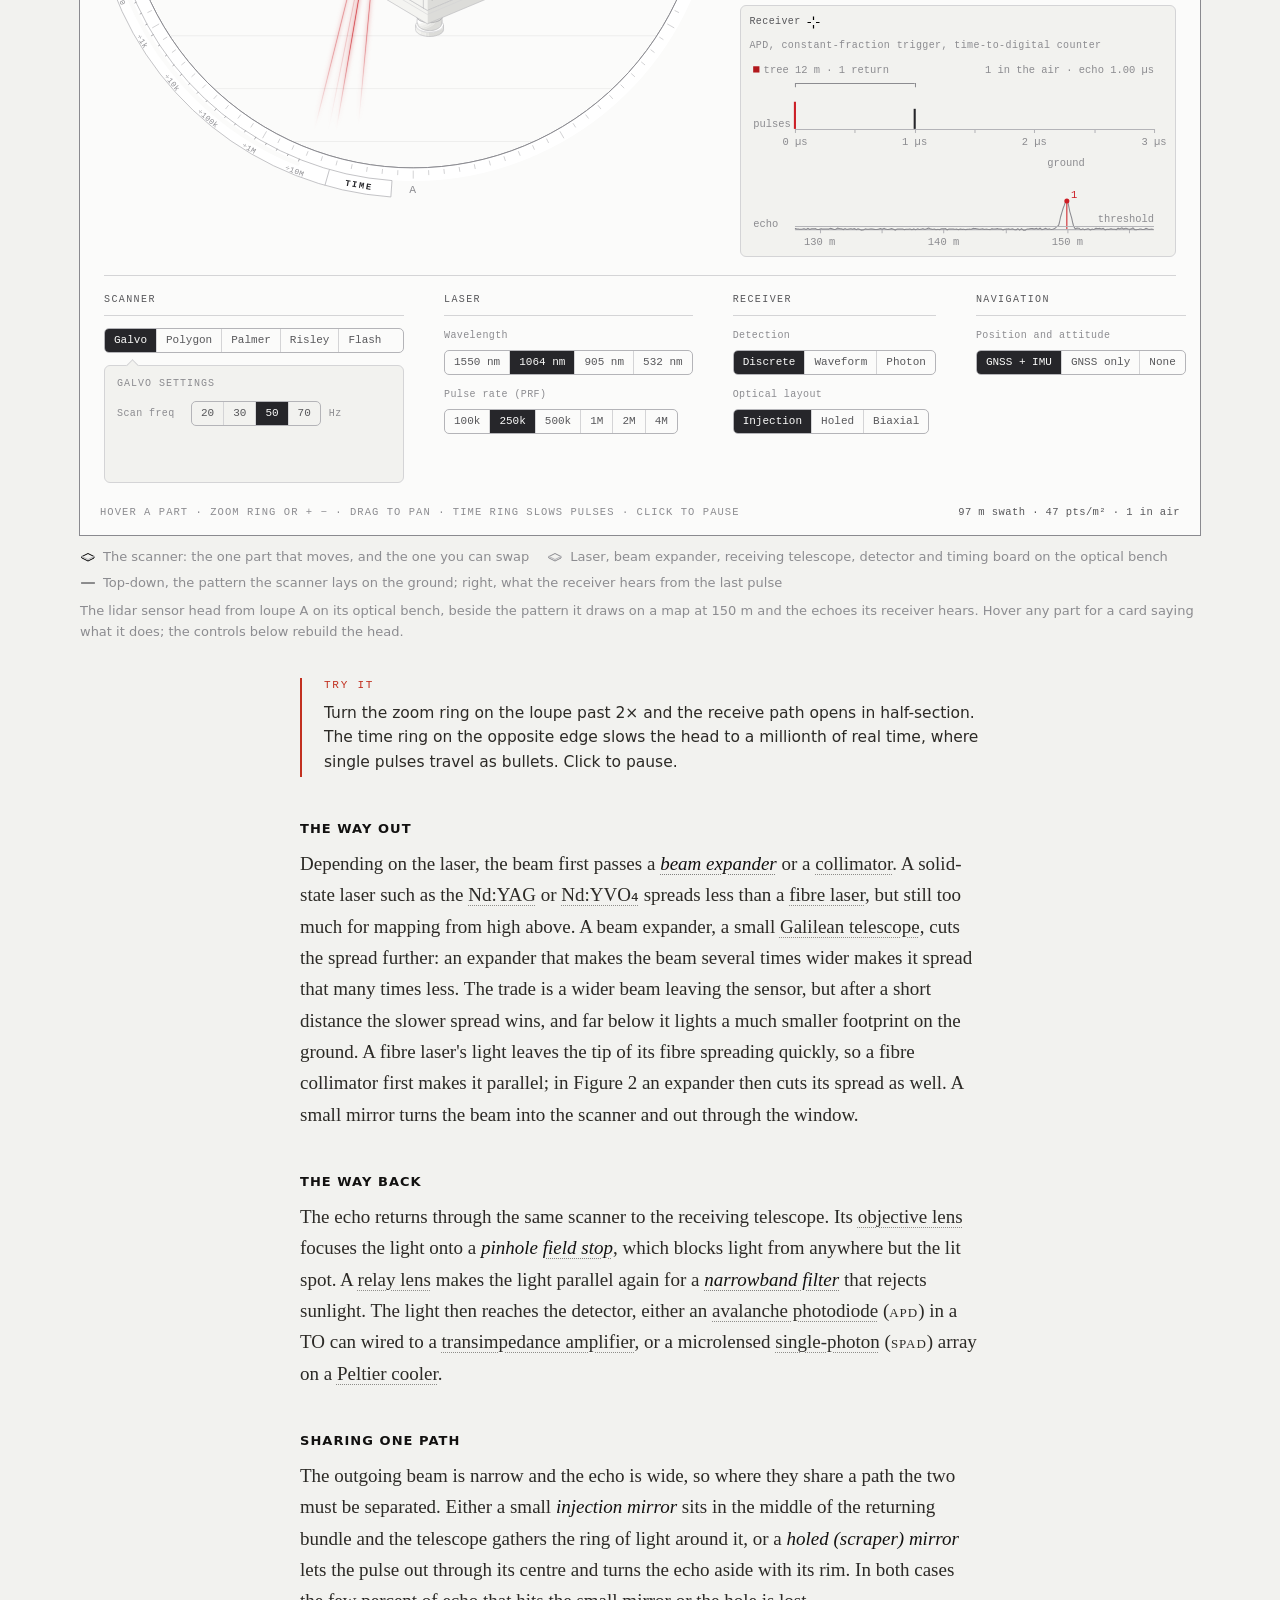
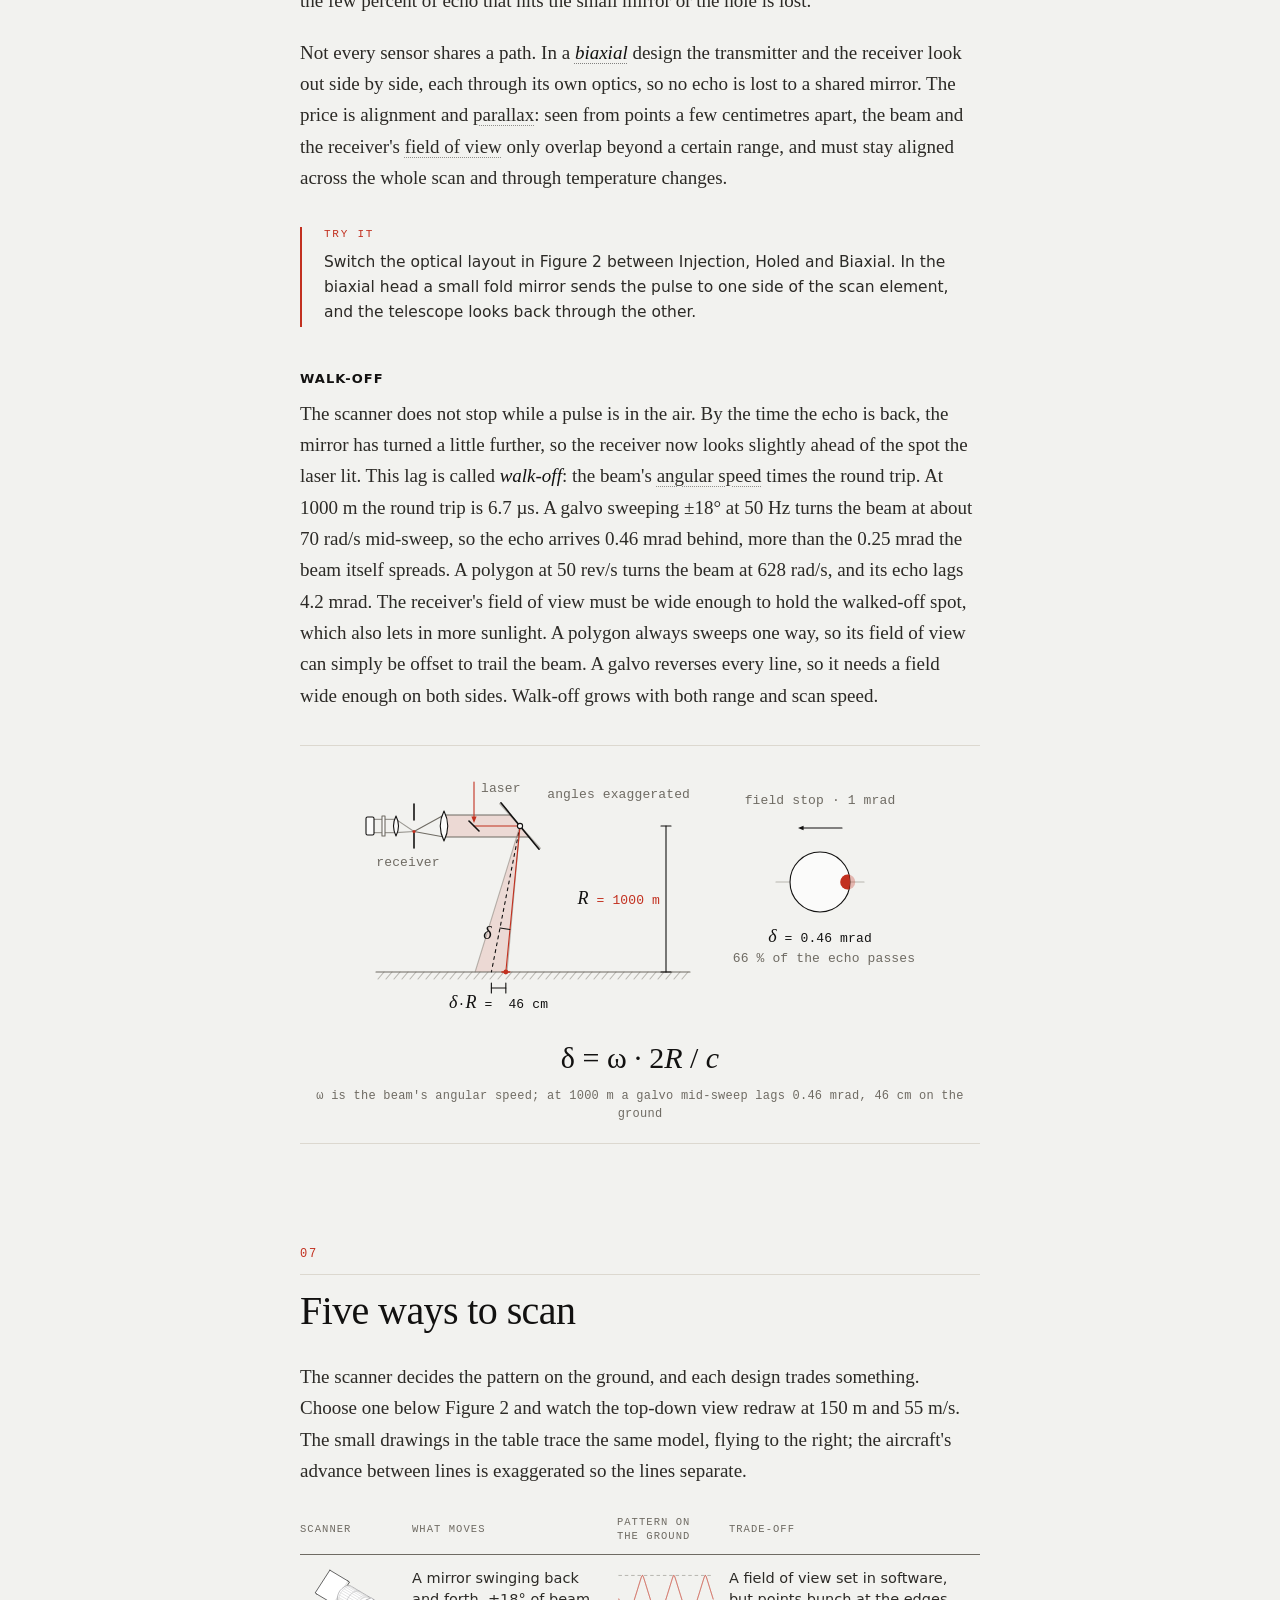
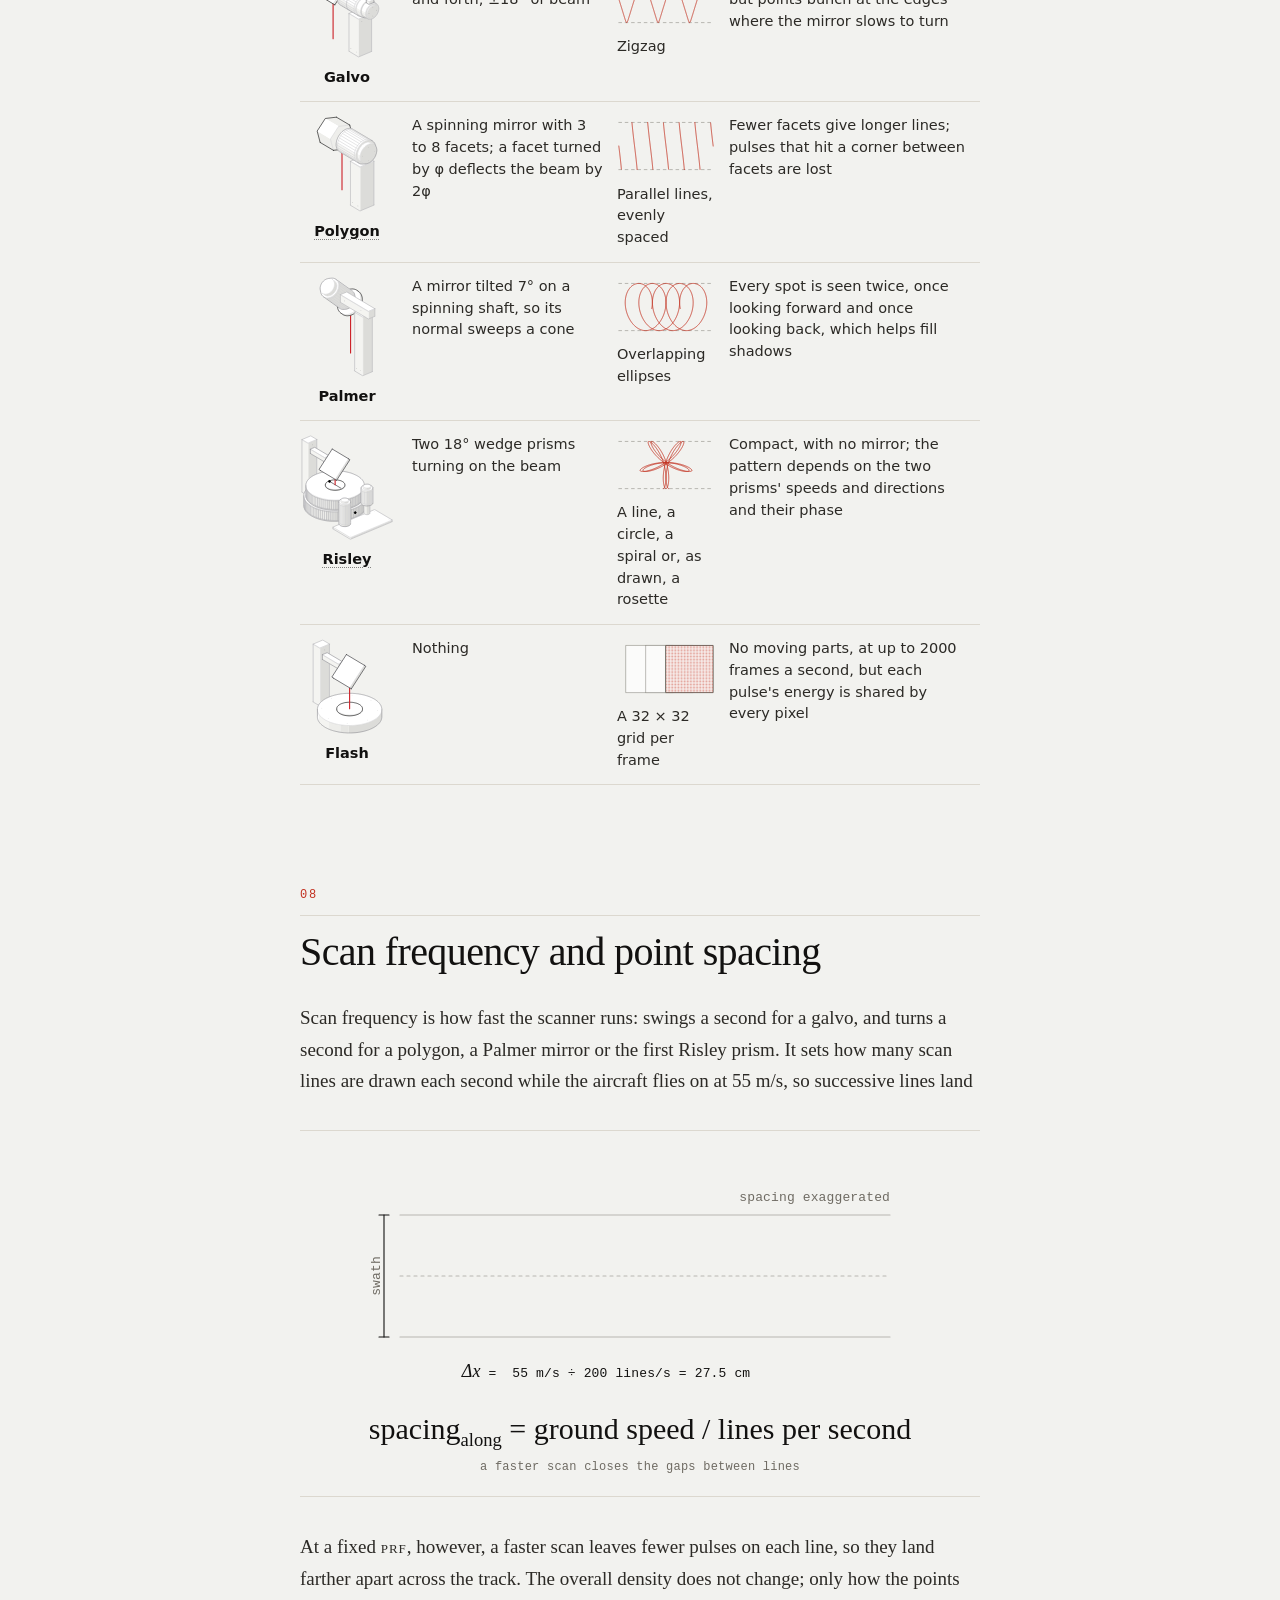
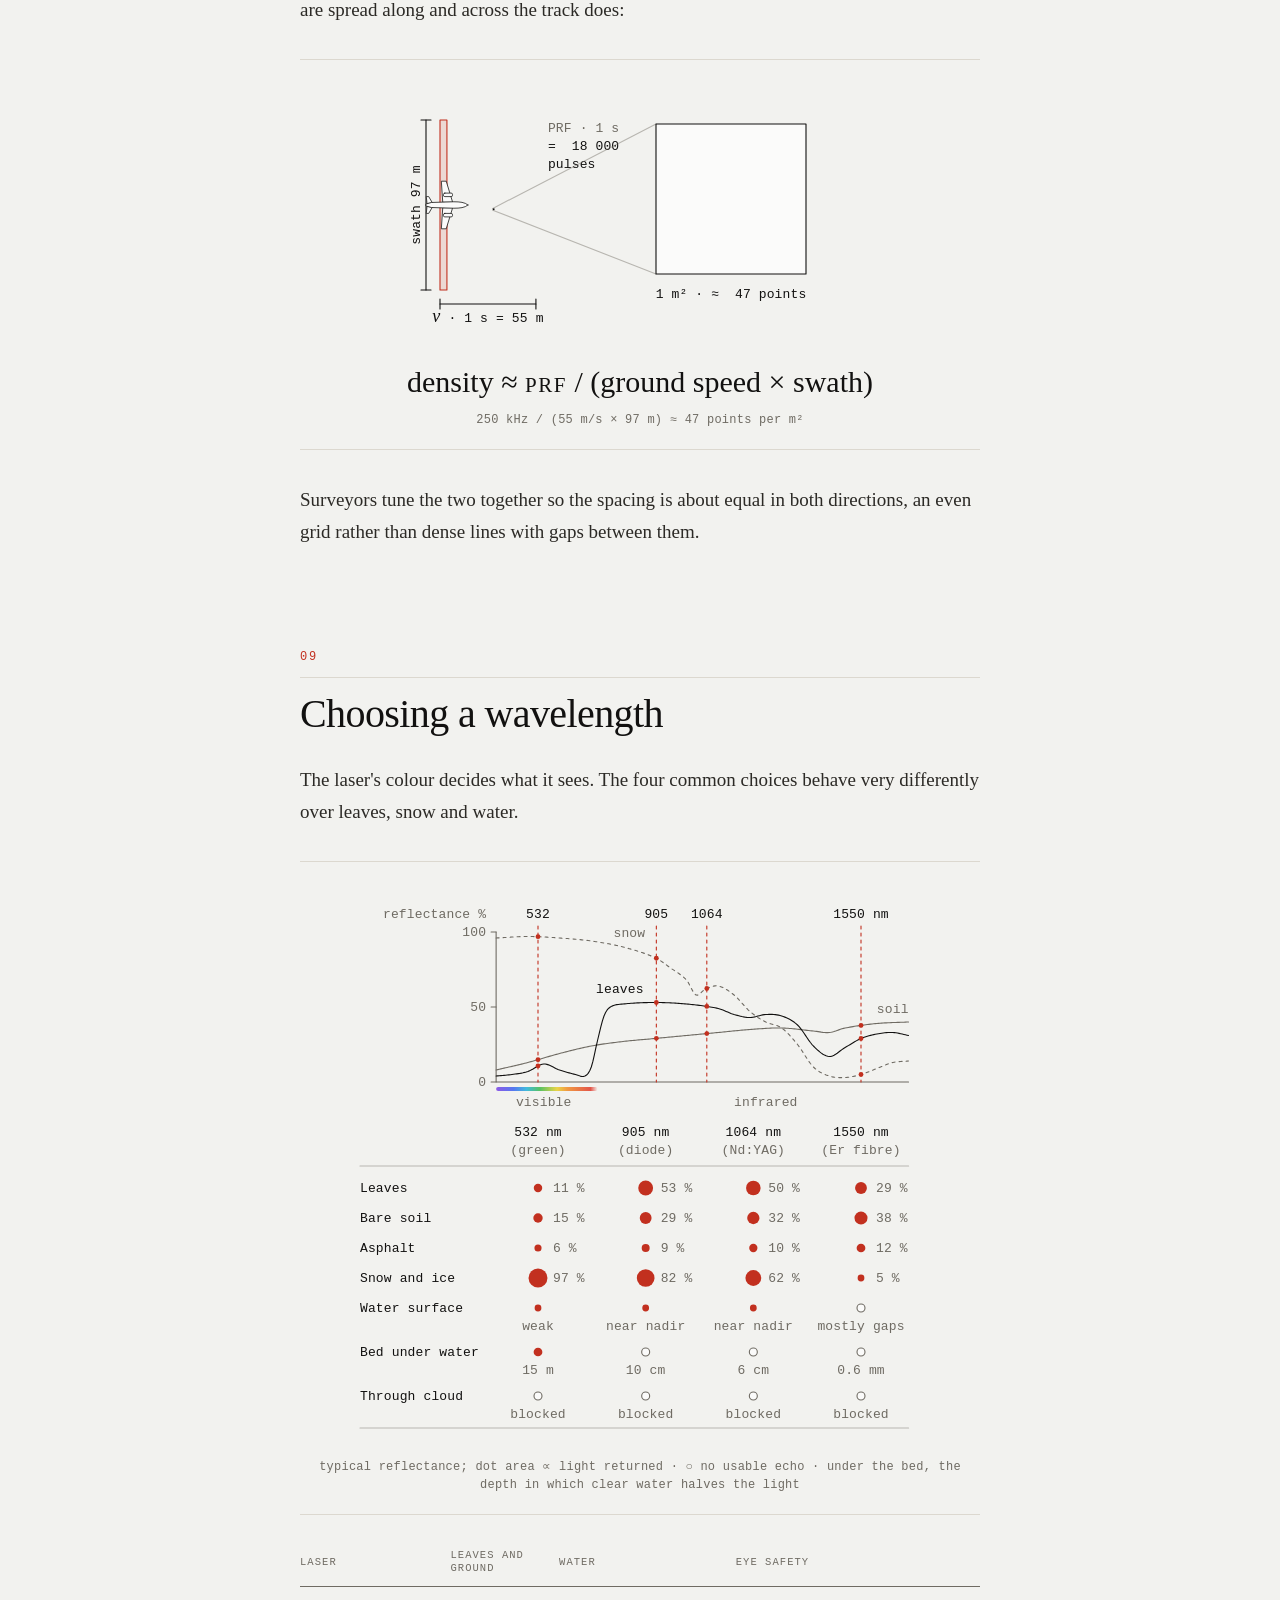
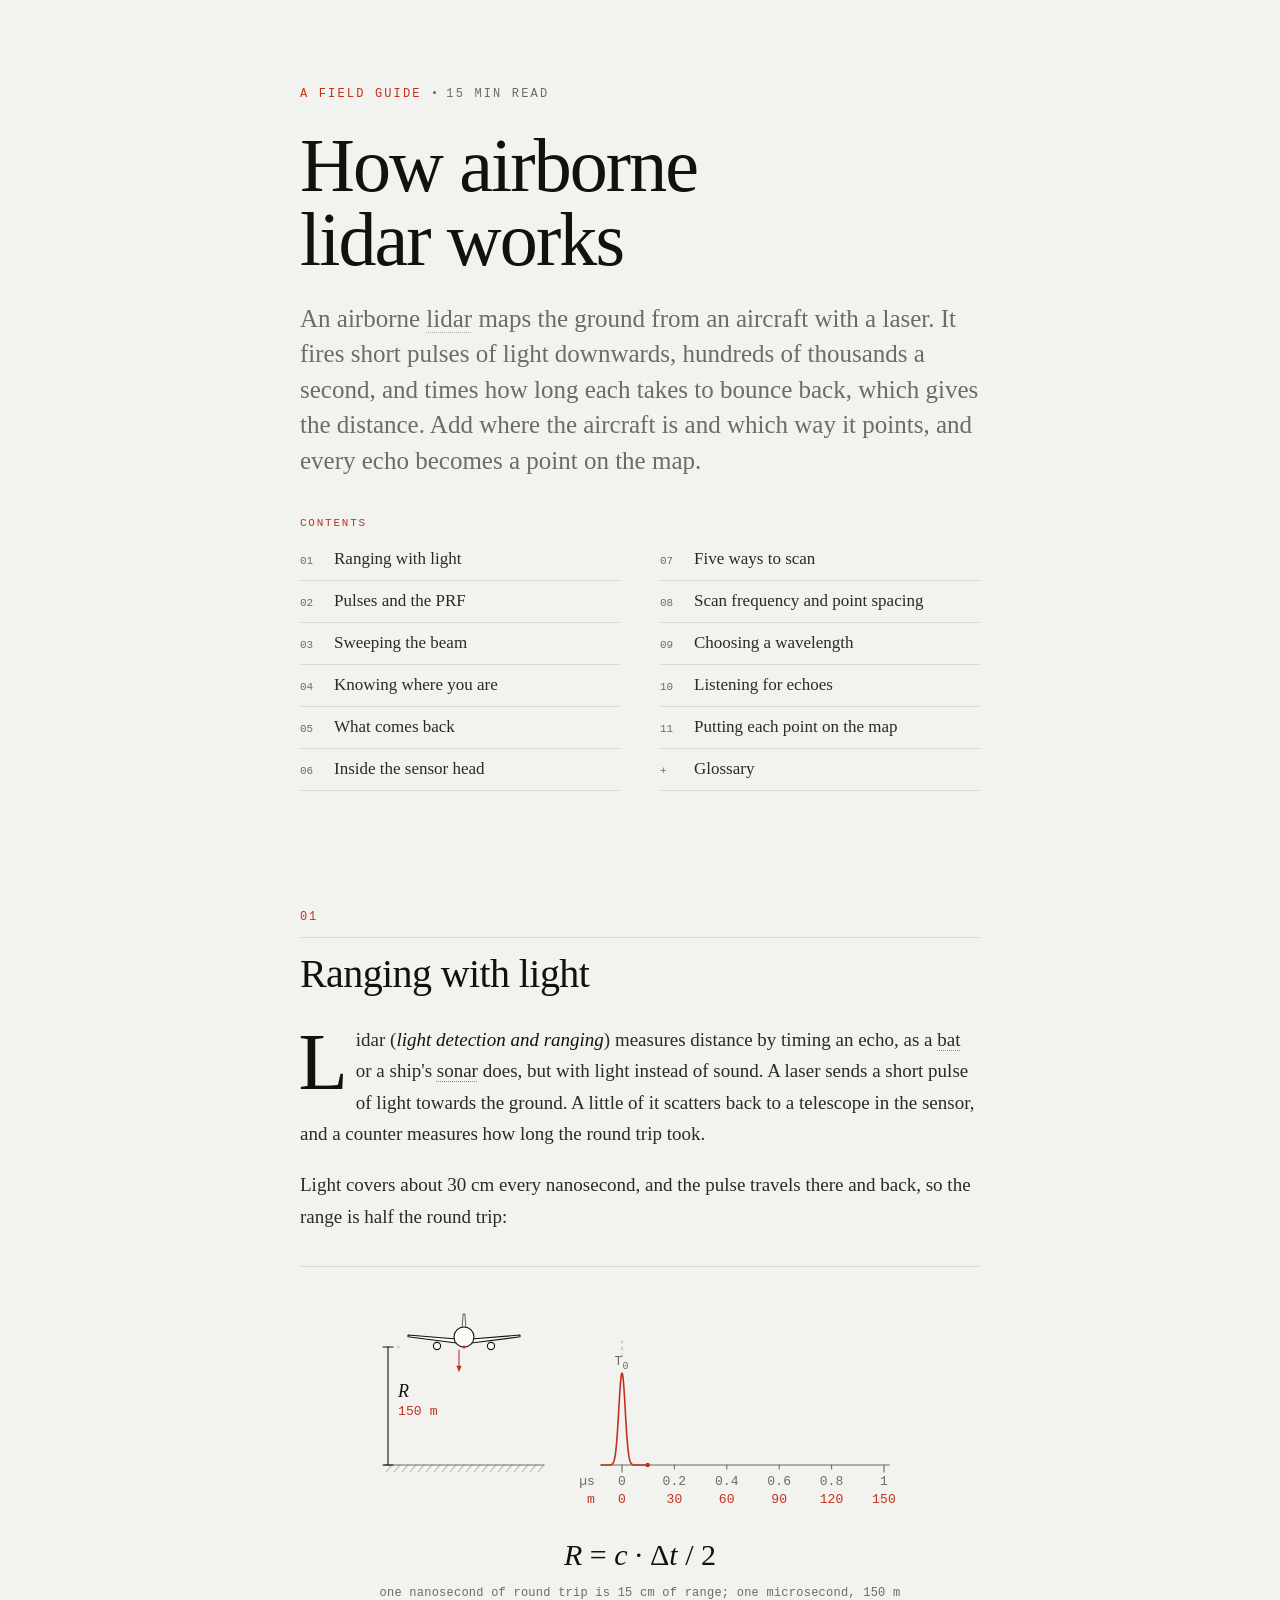
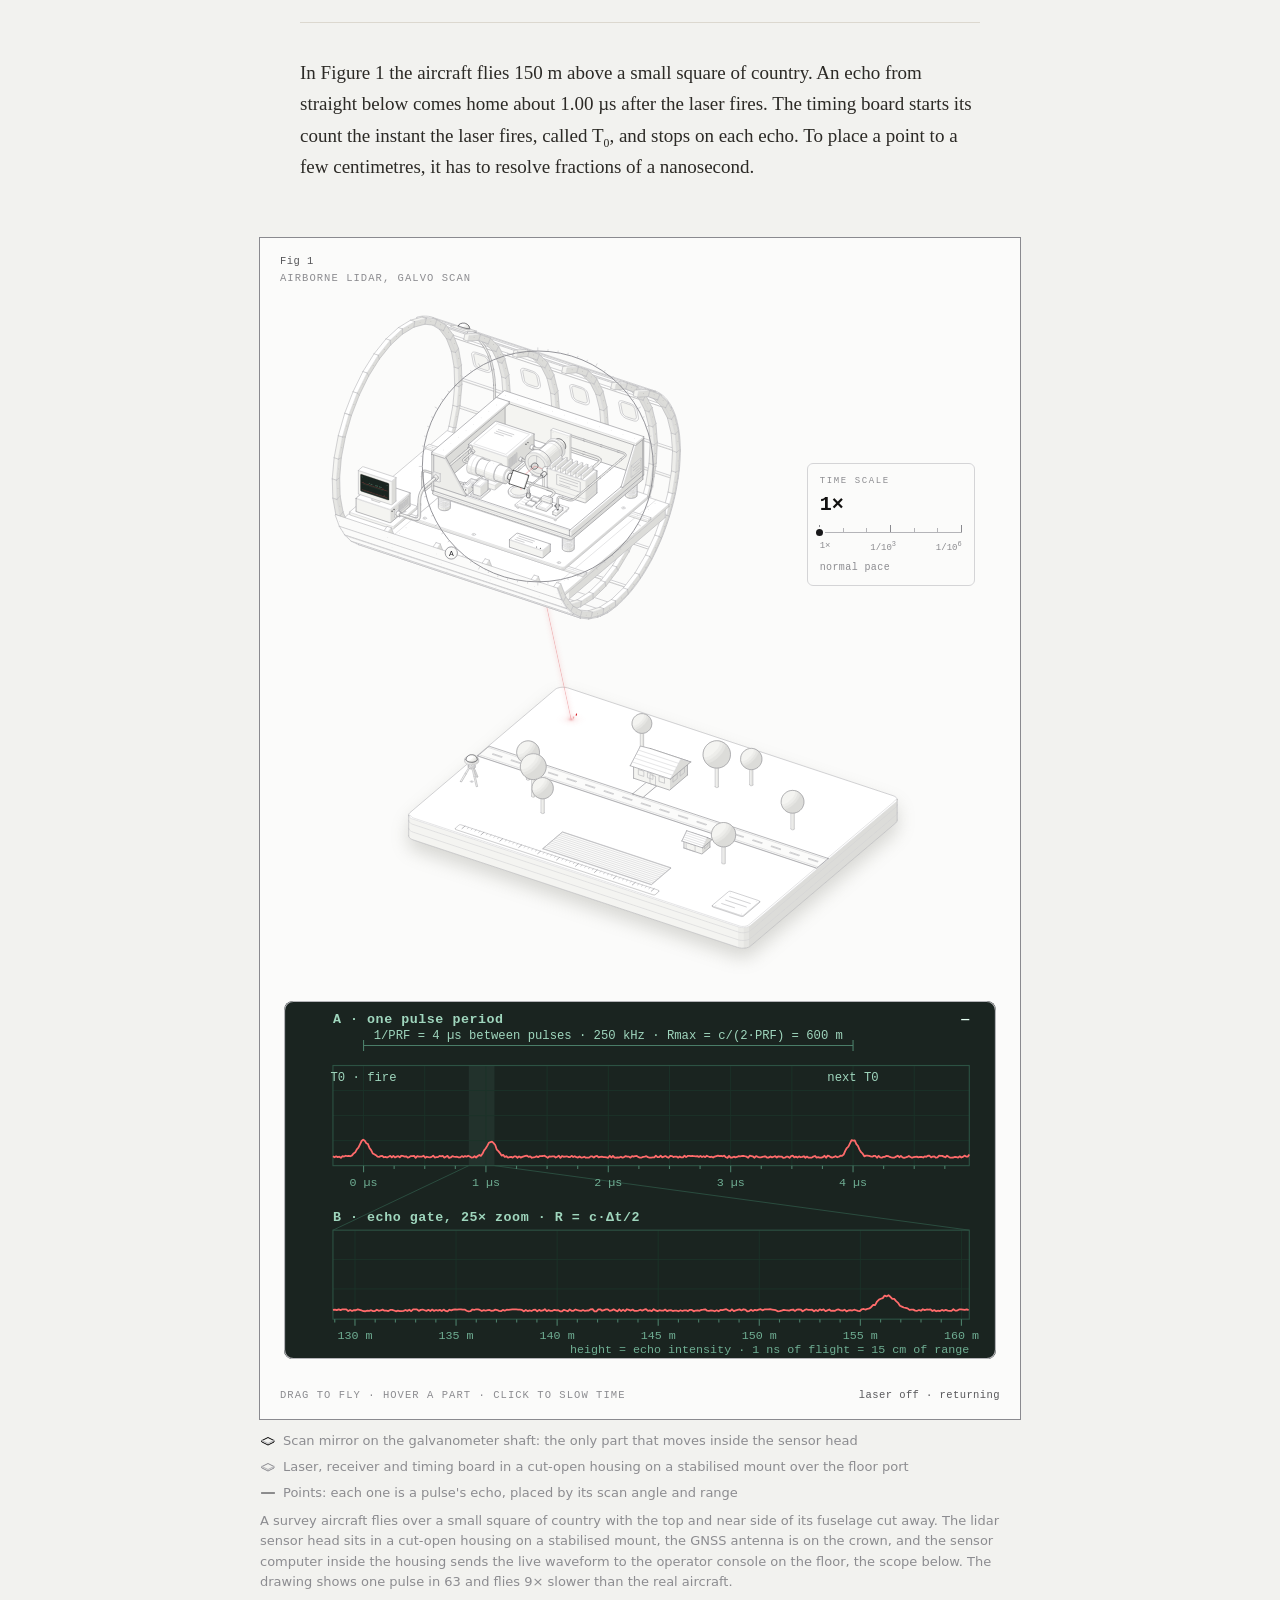
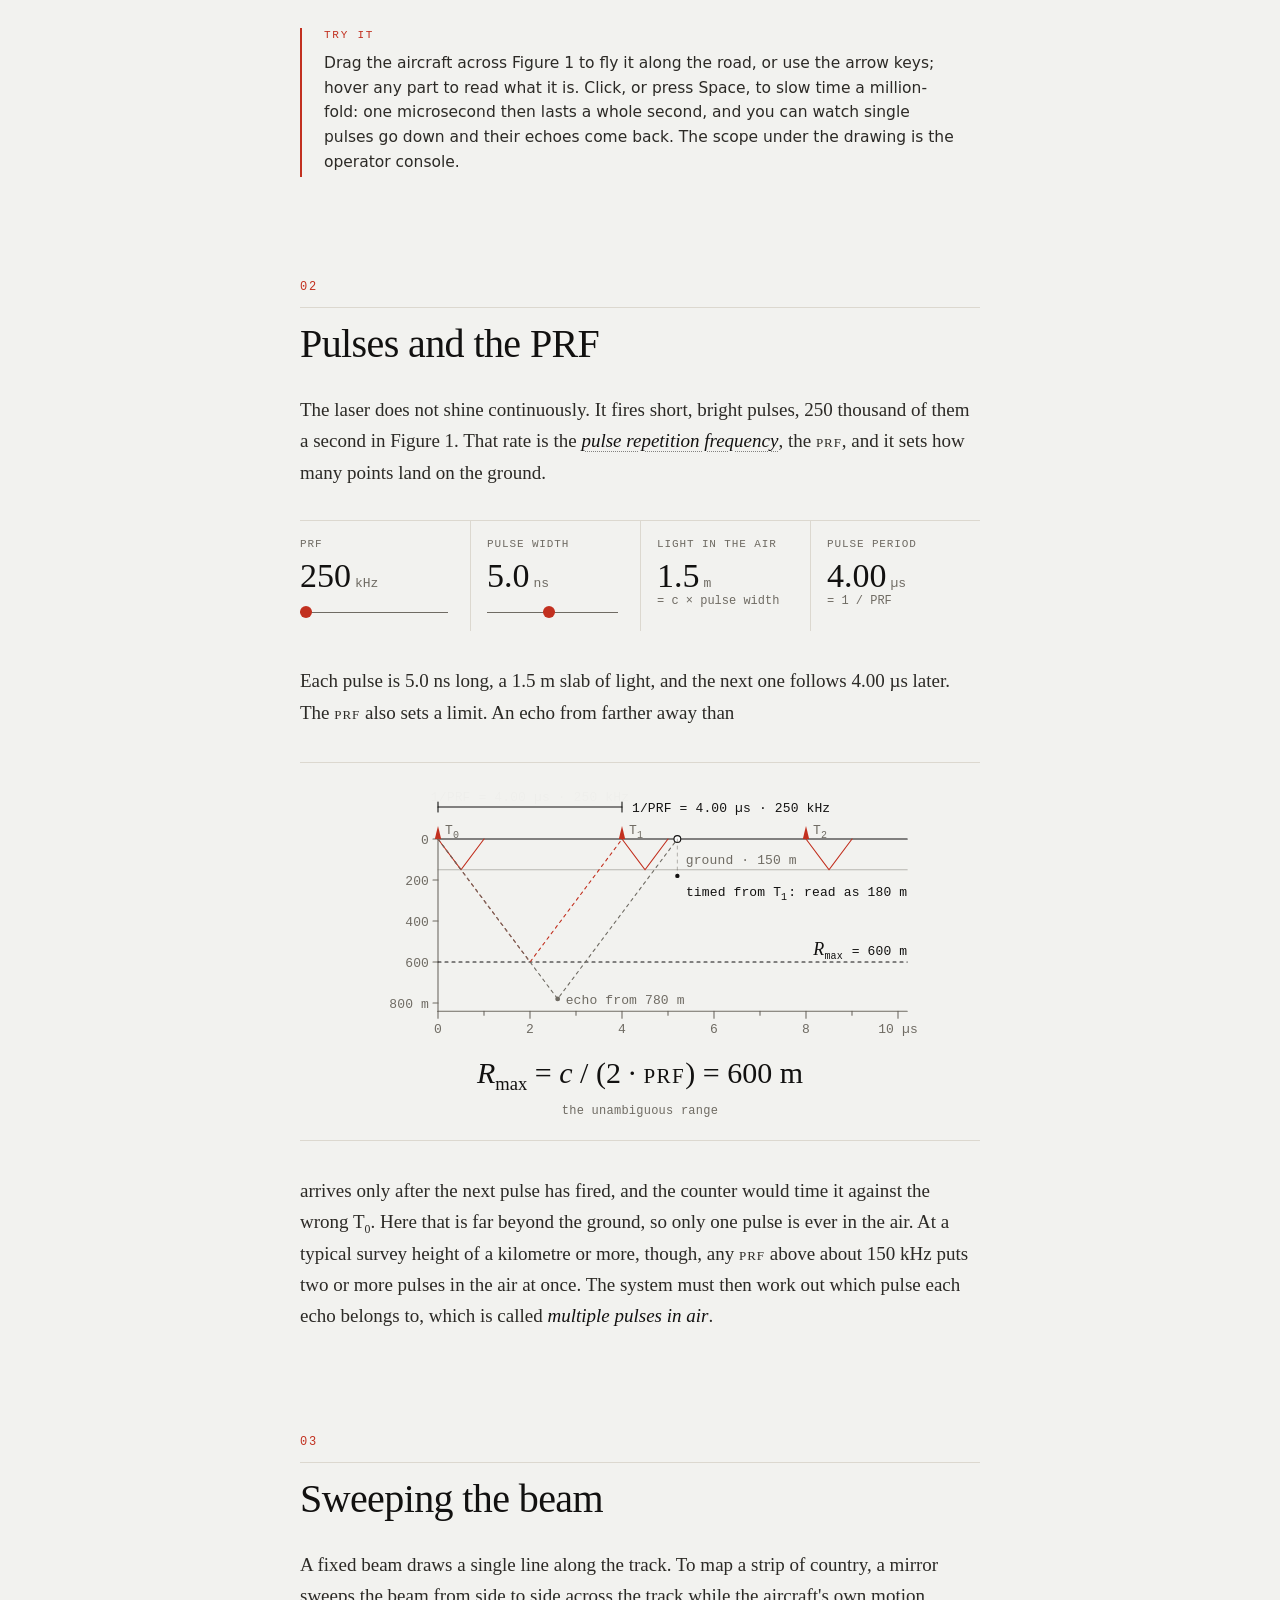
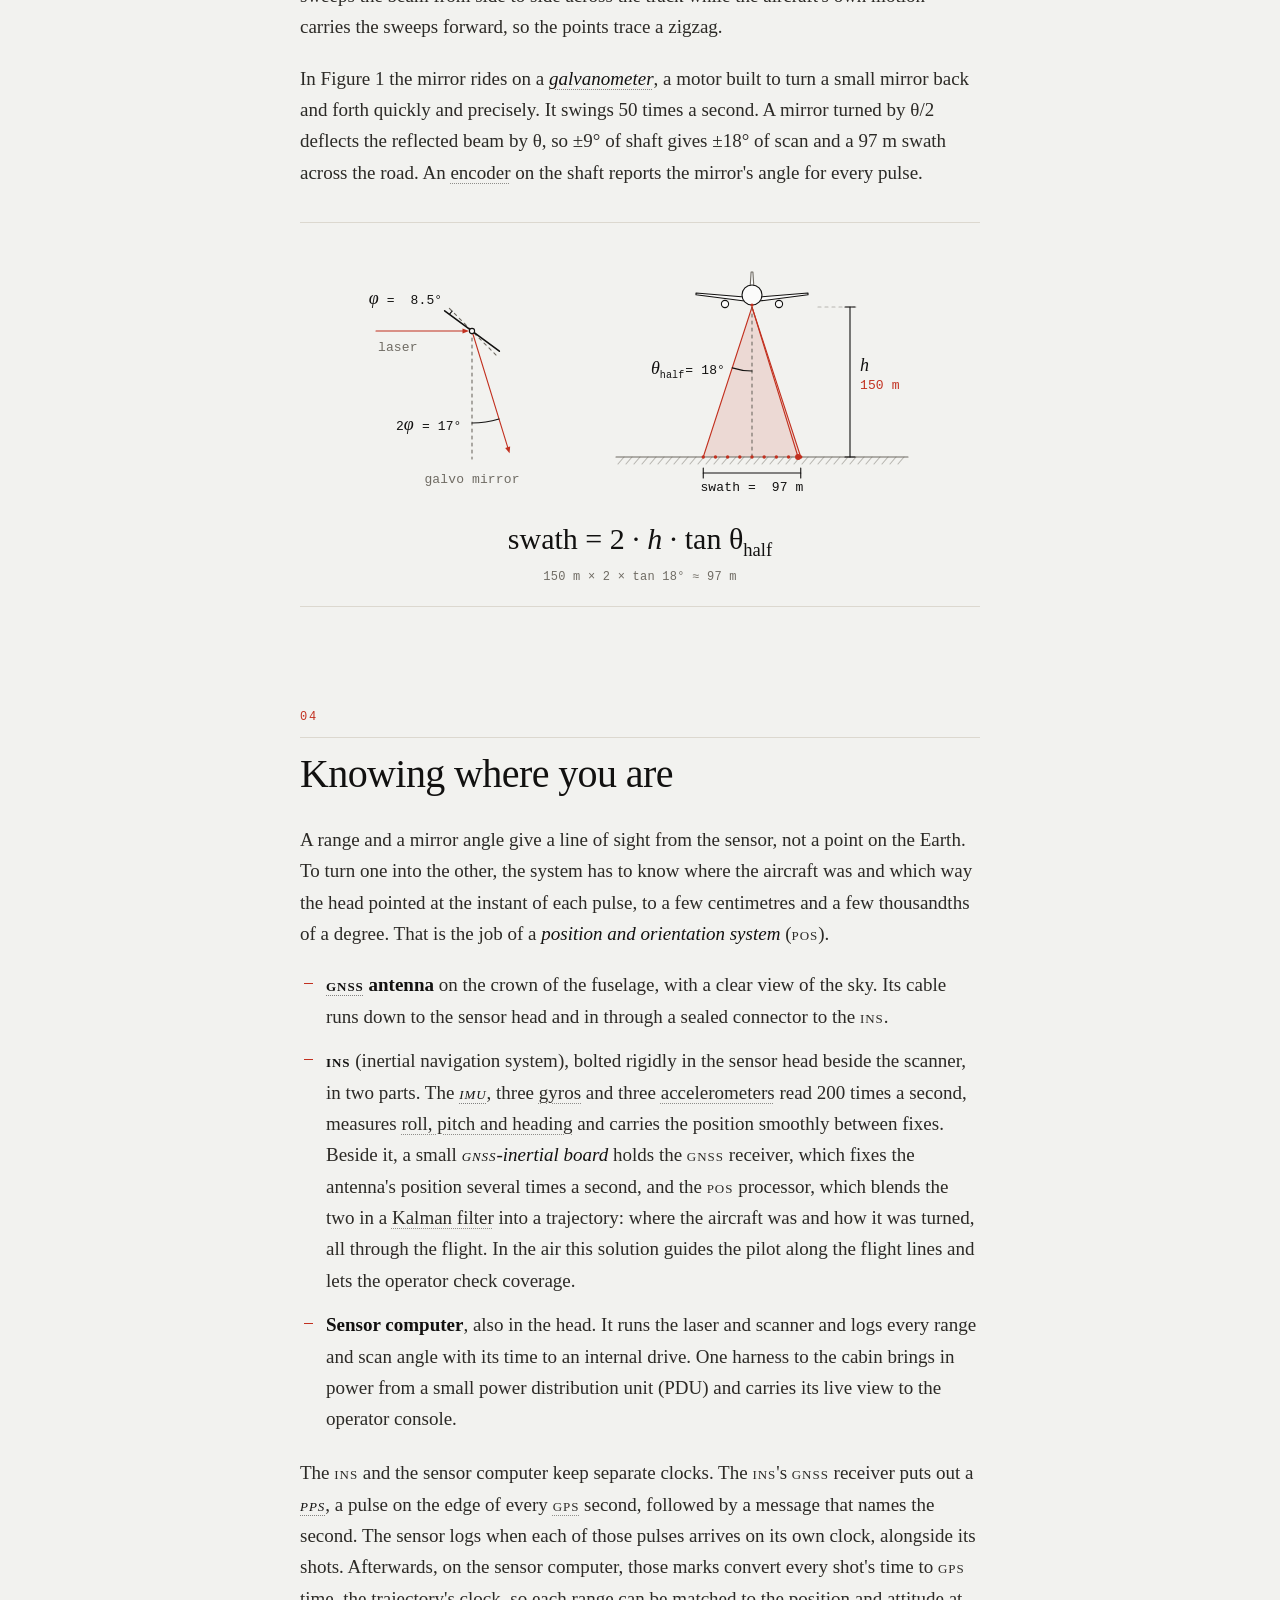
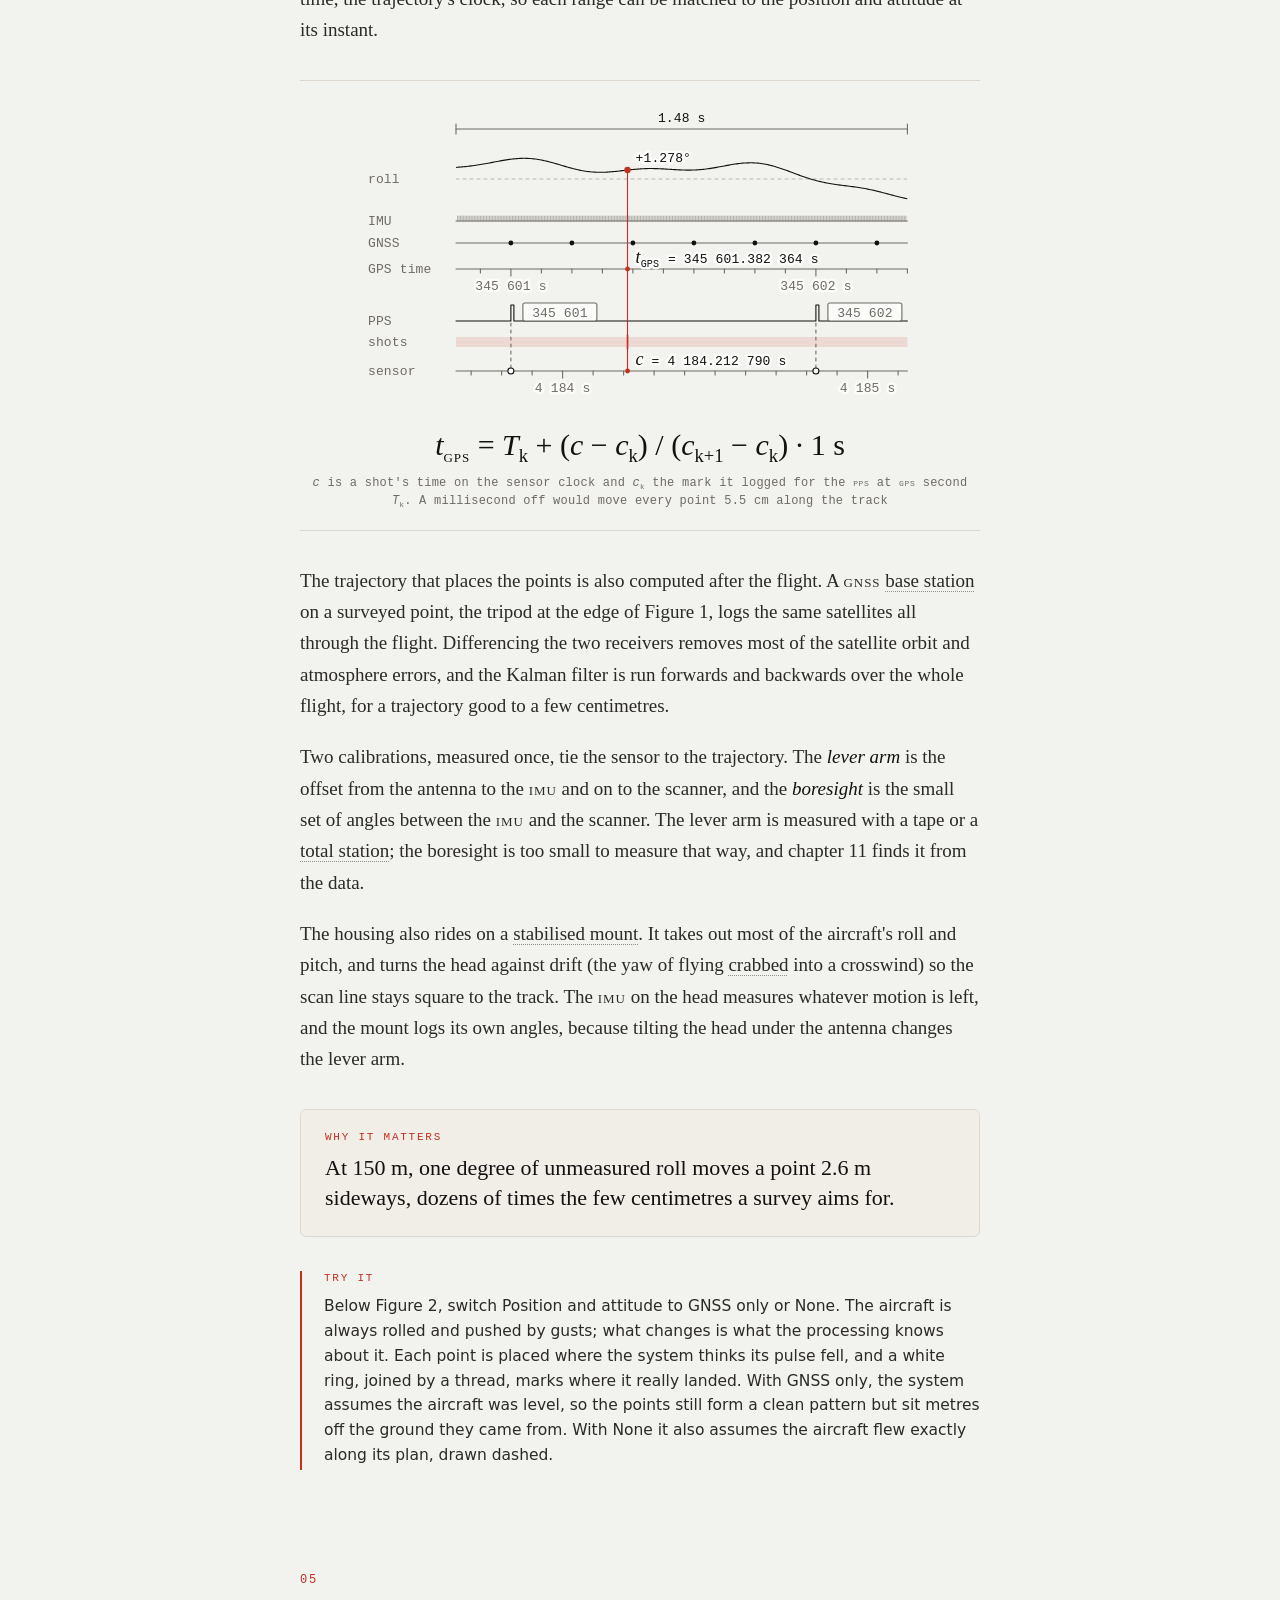
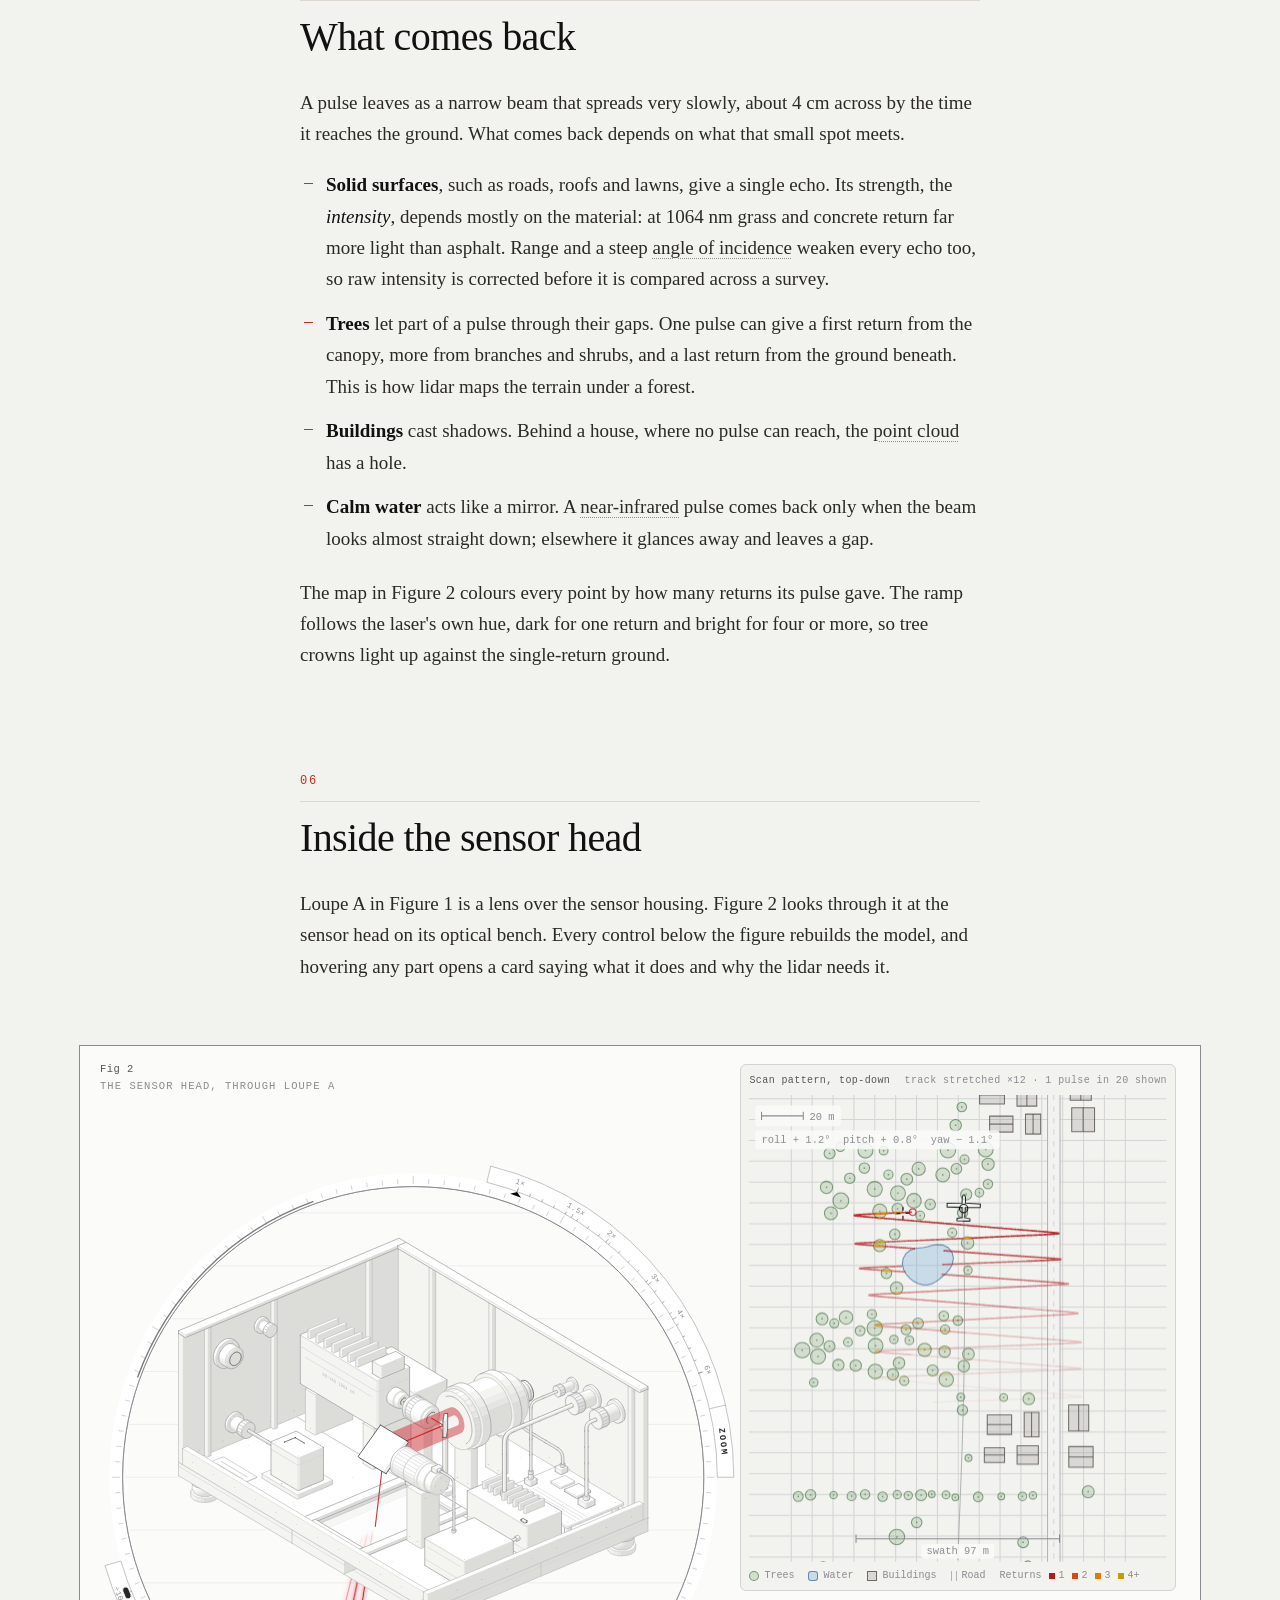
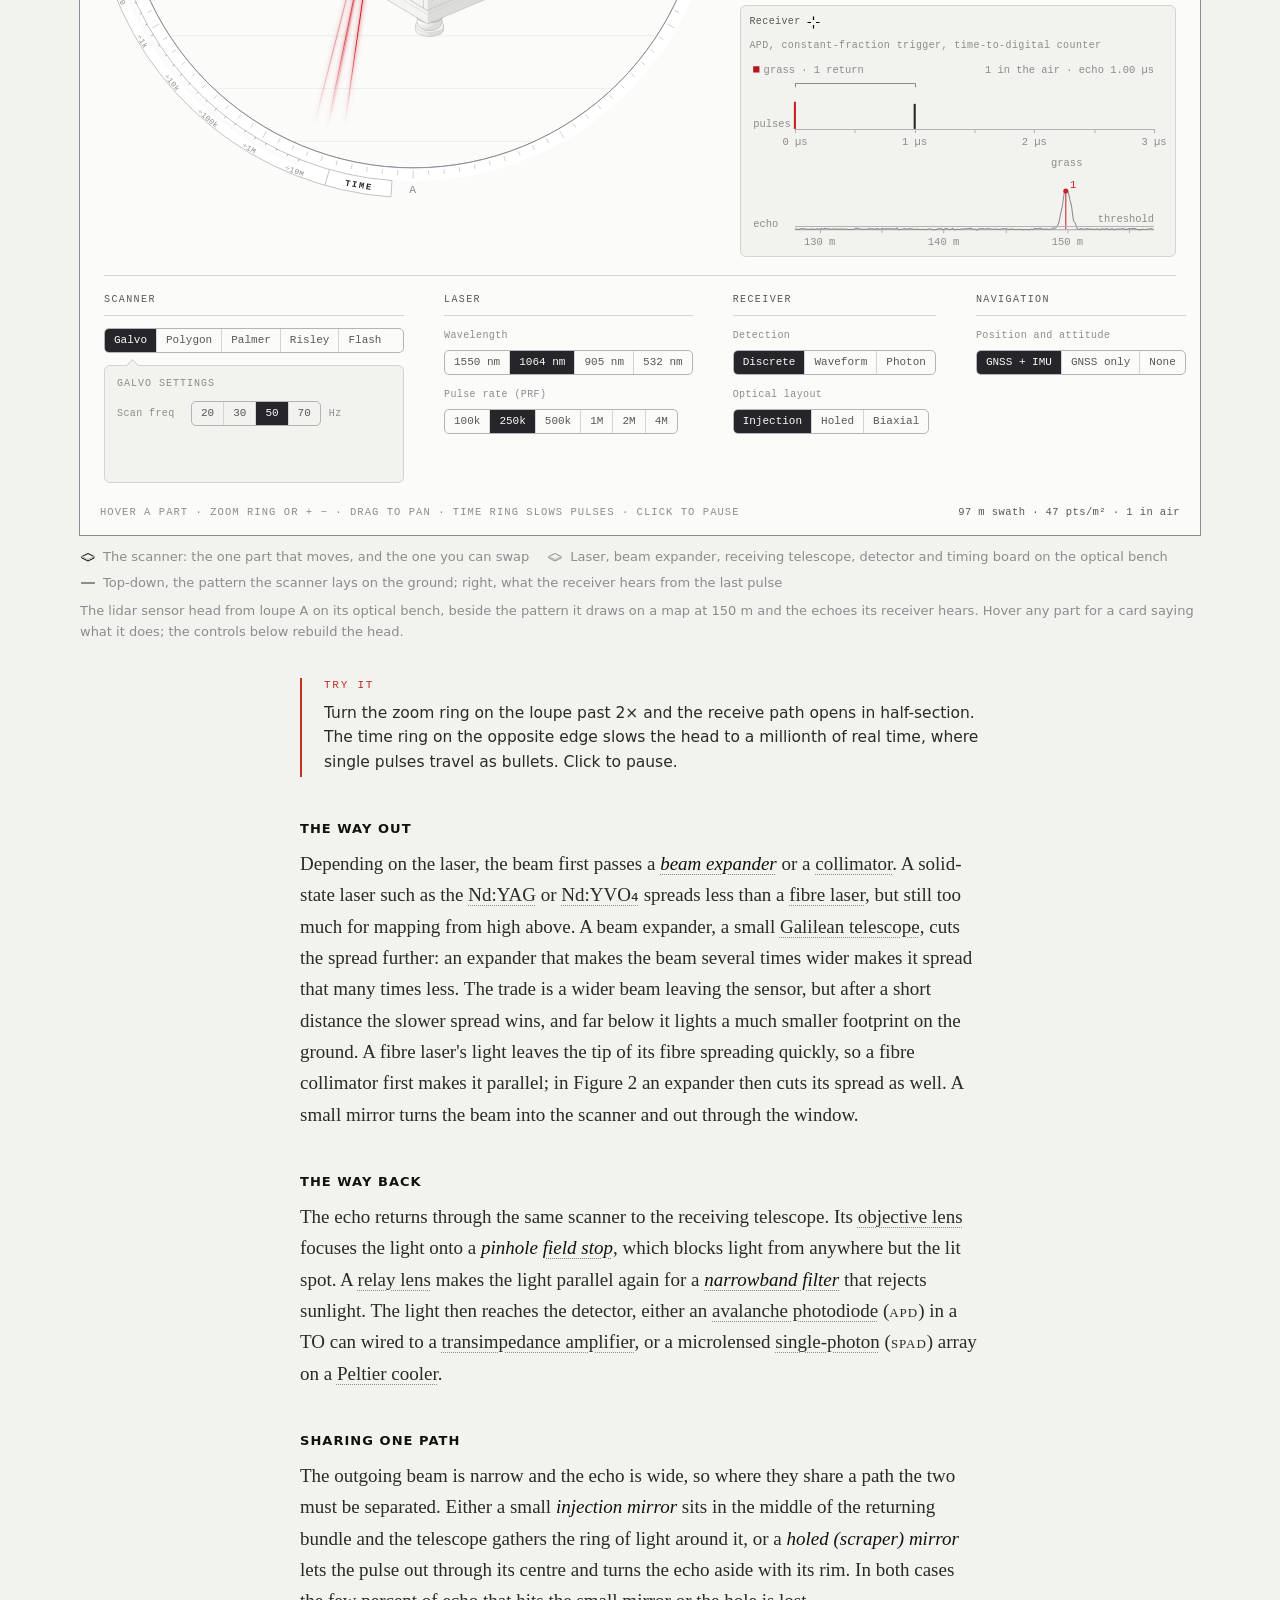
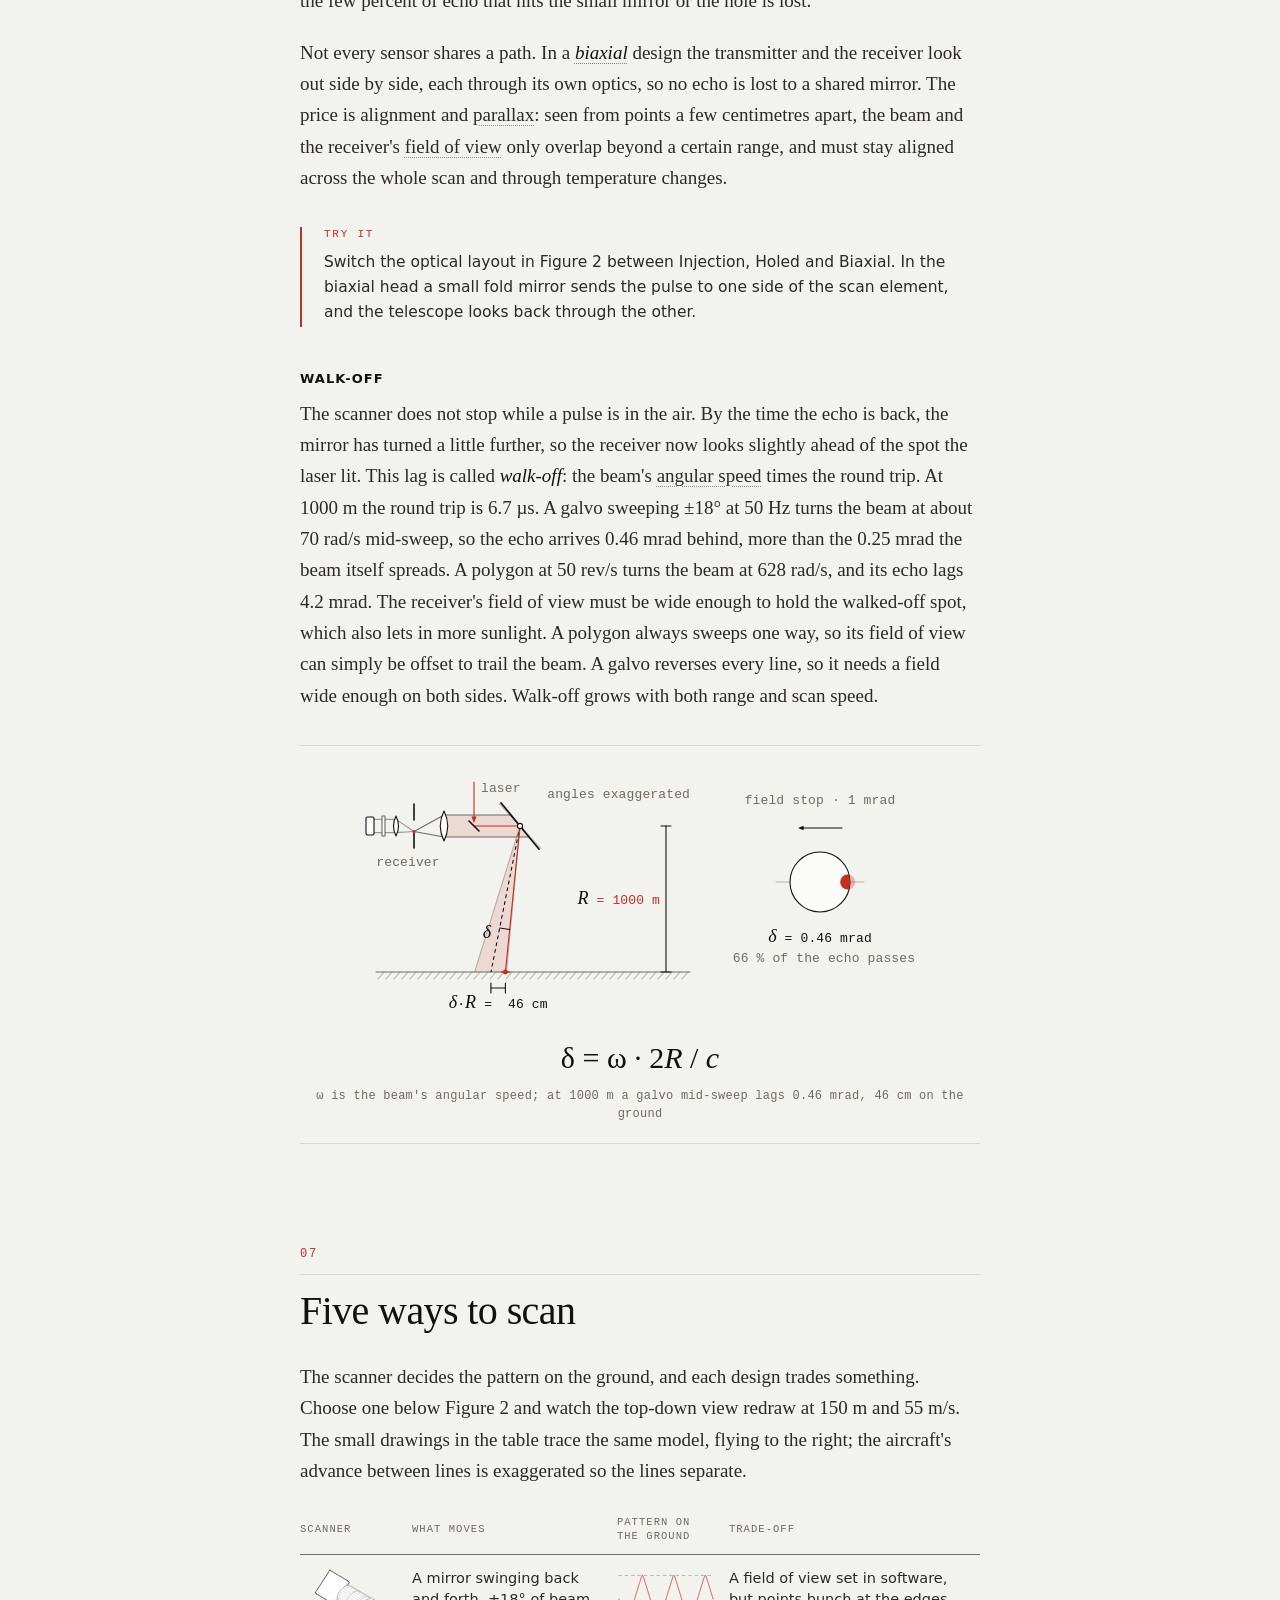
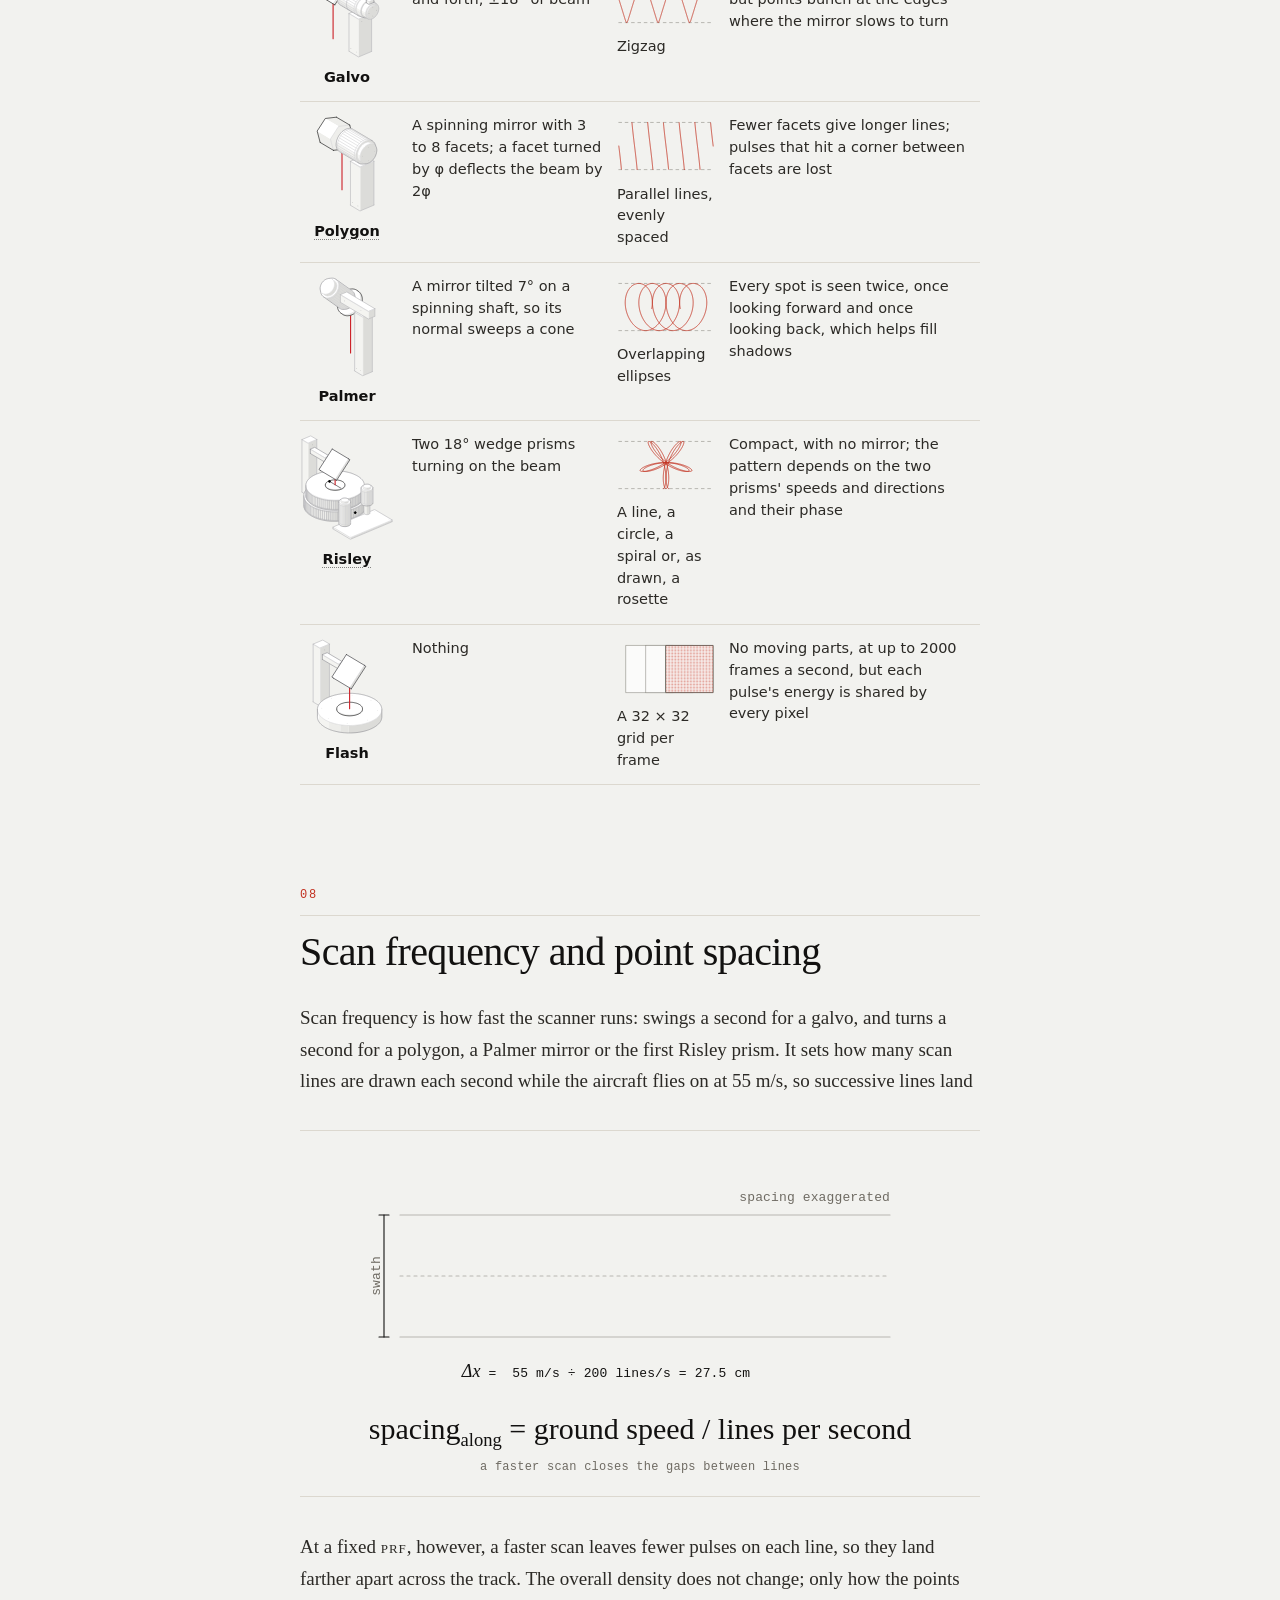
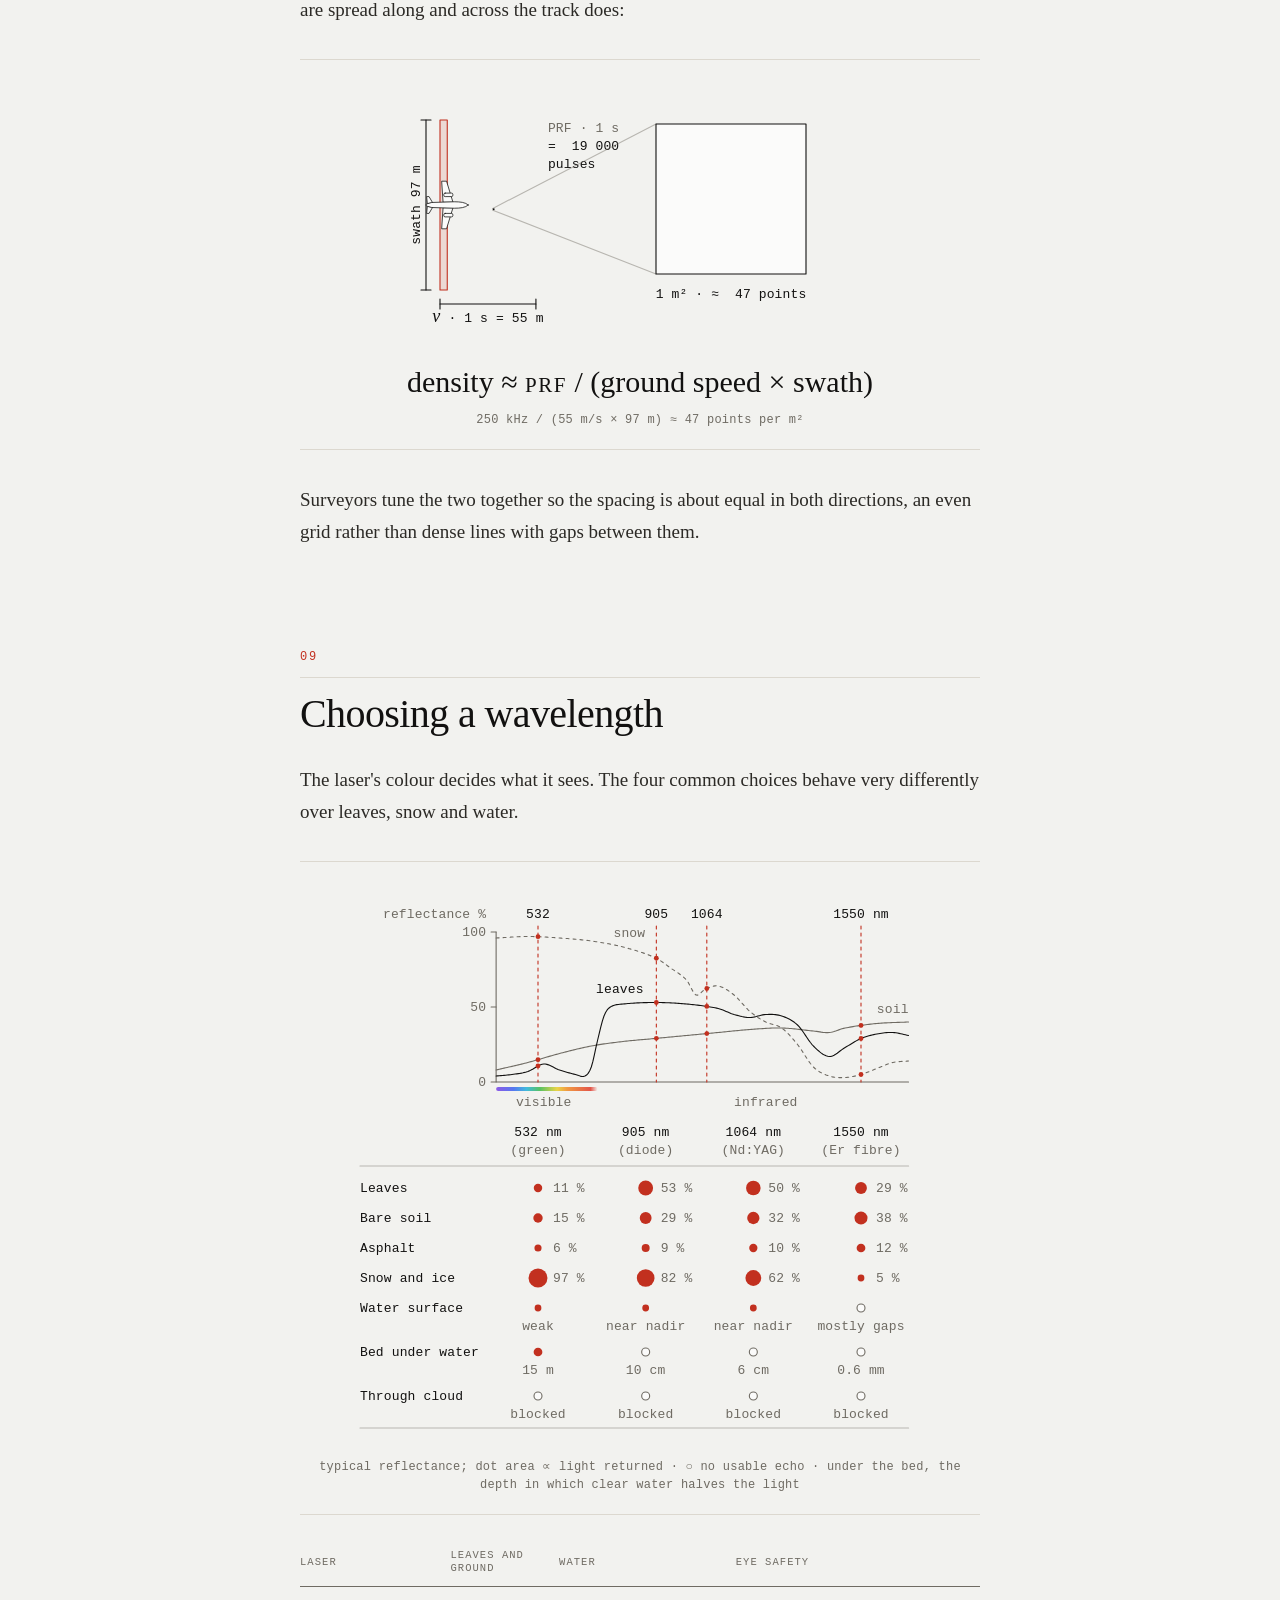
